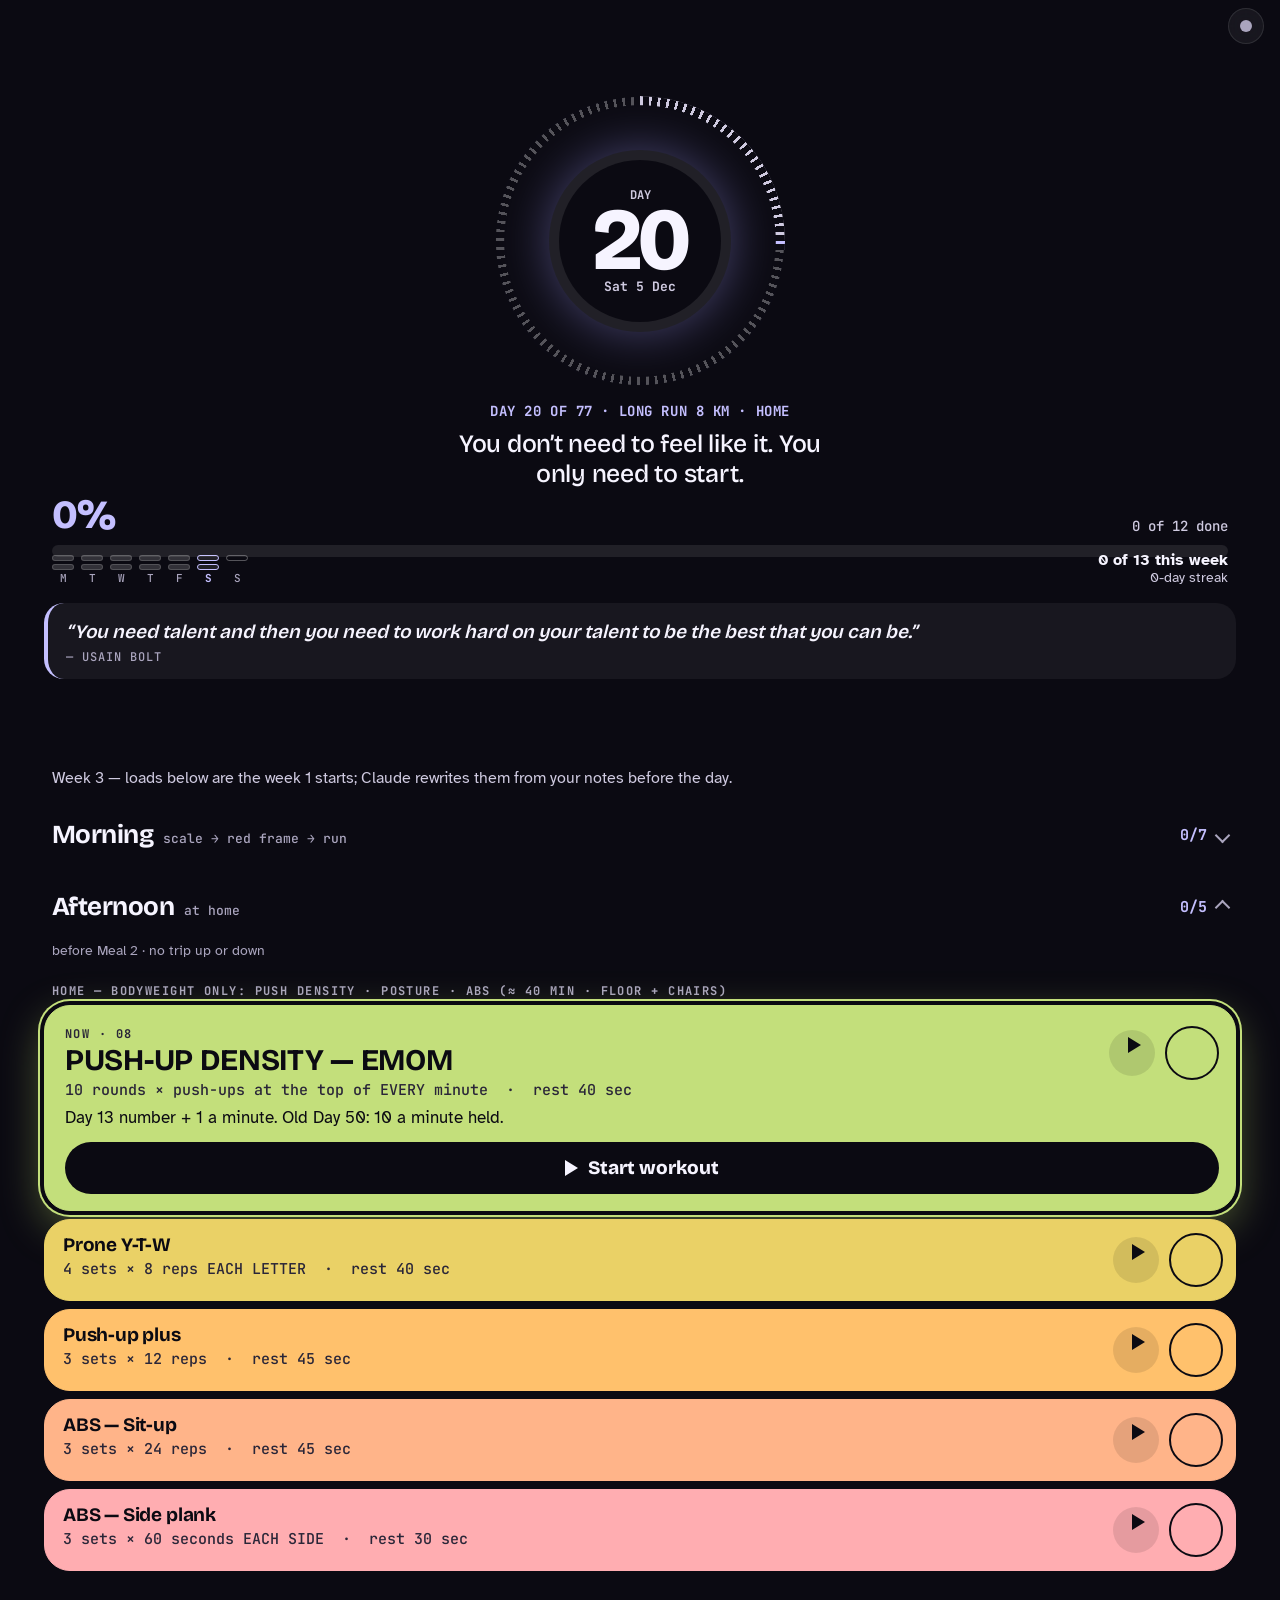
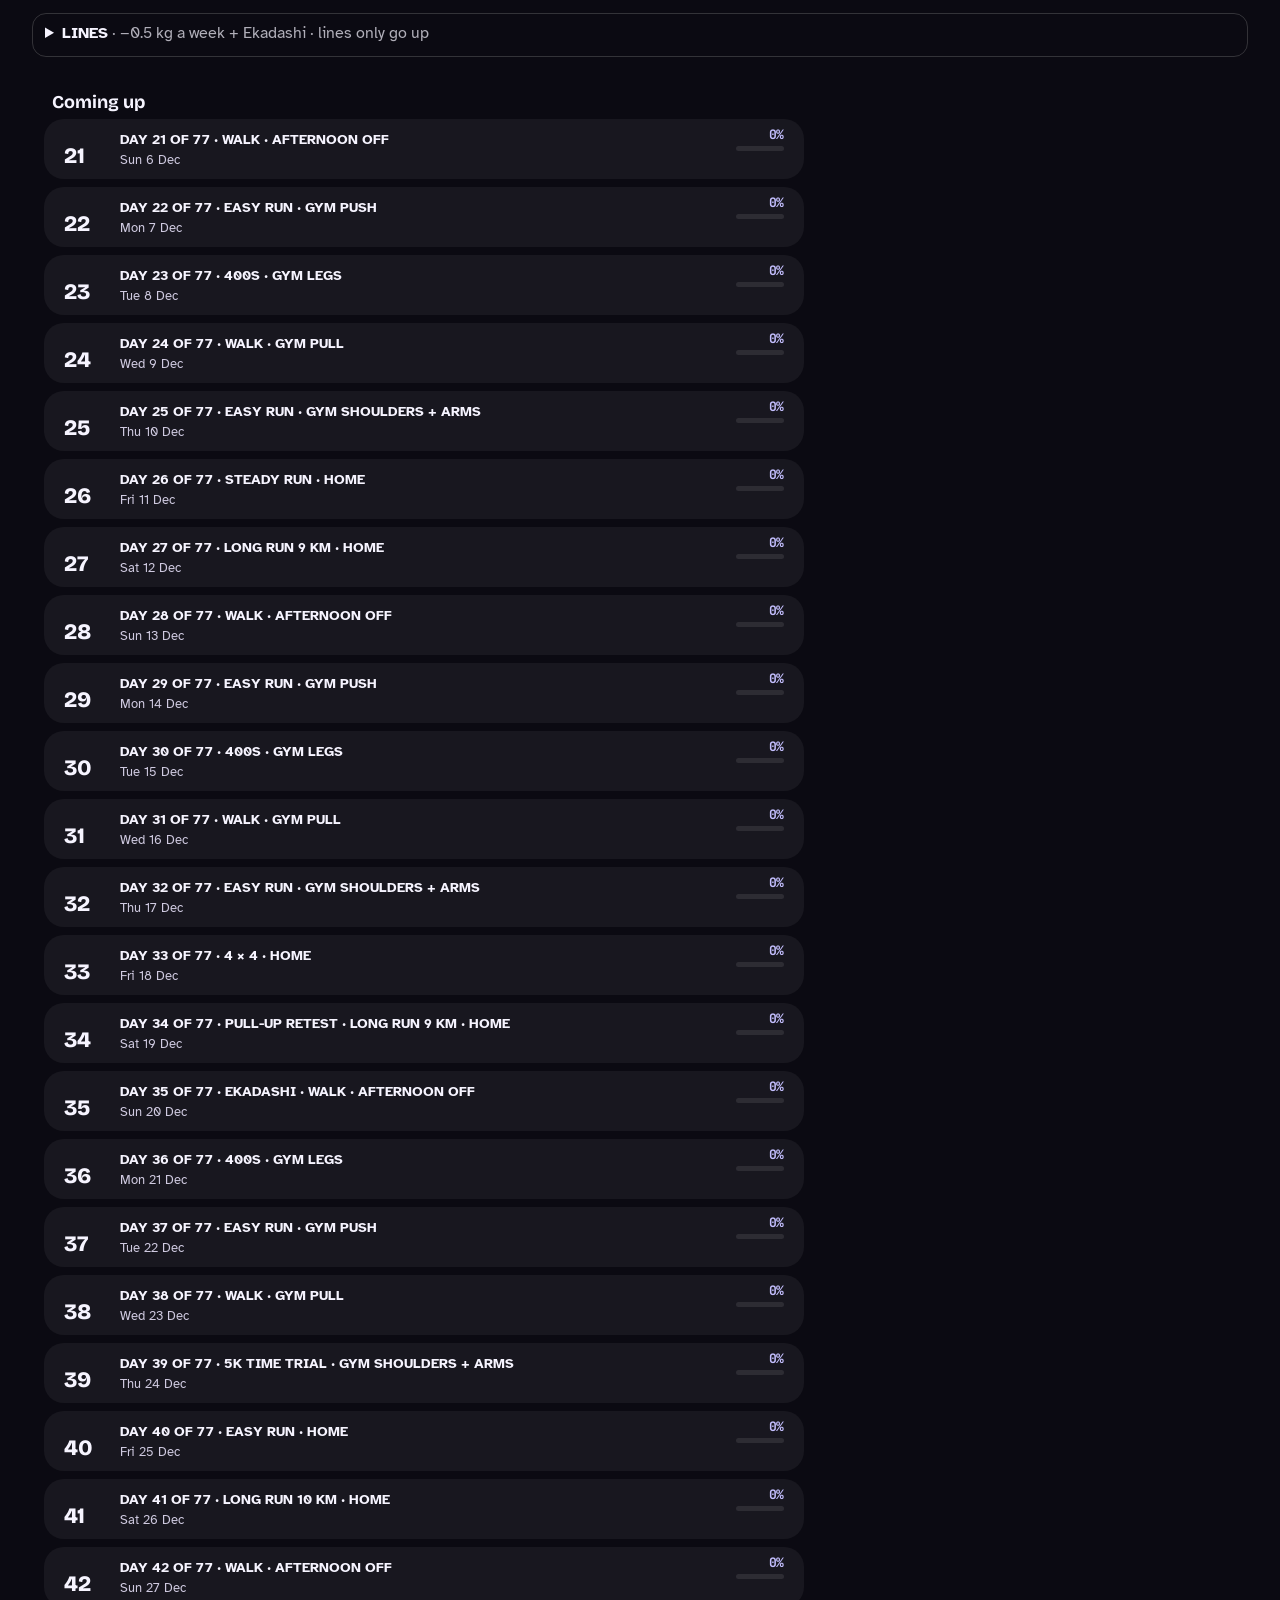
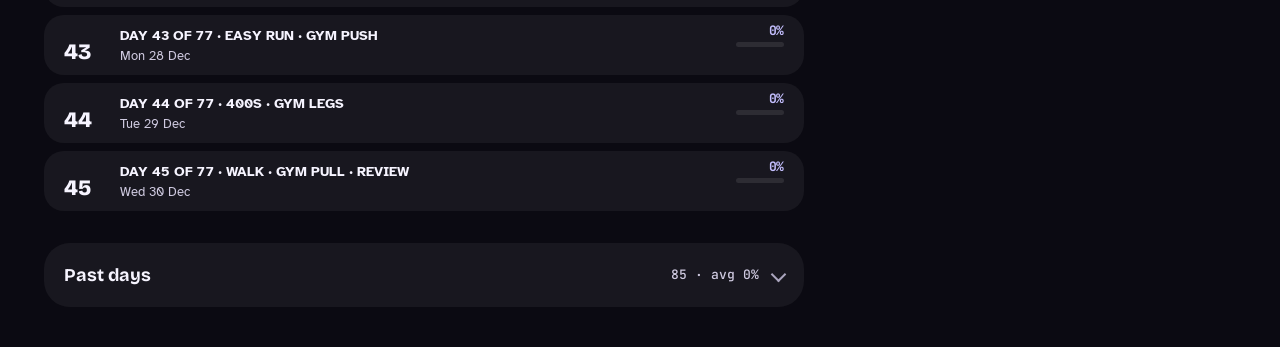
==== index.html @ 192ac3c9 "19 Nov sit-up 20 kg + grip wording" ====
<!DOCTYPE html><html lang="en"><head><meta charset="utf-8">
<meta name="viewport" content="width=device-width,initial-scale=1,viewport-fit=cover">
<meta name="apple-mobile-web-app-capable" content="yes">
<meta name="apple-mobile-web-app-status-bar-style" content="black-translucent">
<meta name="theme-color" content="#0b0d10">
<title>77 Performance OS</title>
<link rel="manifest" href="manifest.webmanifest">
<link rel="apple-touch-icon" href="icon-180.png?v=1795059190">
<link rel="icon" type="image/png" sizes="32x32" href="icon-32.png?v=1795059190">
<meta name="apple-mobile-web-app-title" content="77">
<script>/* 77 TEST MODE (QA only): ?test=YYYY-MM-DD[THH:MM] fakes the IST clock and blocks every non-GET request (no state.json writes). Absent param = no-op. */
(function(){var m=location.search.match(/[?&]test=(\d{4}-\d\d-\d\d)(?:T(\d\d):(\d\d))?/);if(!m)return;var D=Date,off=new D(m[1]+'T'+(m[2]||'06')+':'+(m[3]||'00')+':00+05:30').getTime()-D.now();
function F(){return arguments.length?new(Function.prototype.bind.apply(D,[null].concat([].slice.call(arguments)))):new D(D.now()+off)}F.prototype=D.prototype;F.now=function(){return D.now()+off};F.UTC=D.UTC;F.parse=D.parse;window.Date=F;
var f=window.fetch;window.fetch=function(u,o){if(o&&o.method&&o.method!=='GET'){console.log('[77 test] blocked '+o.method+' '+u);return Promise.resolve(new Response('{"content":{"sha":"test"}}',{status:200,headers:{'Content-Type':'application/json'}}))}return f.apply(this,arguments)};
window.T77=1;addEventListener('DOMContentLoaded',function(){var b=document.createElement('div');b.textContent='TEST '+m[1]+(m[2]?' '+m[2]+':'+m[3]:'')+' · no sync';b.style.cssText='position:fixed;left:8px;bottom:8px;z-index:99999;background:#e11;color:#fff;font:700 11px/1 monospace;padding:5px 7px;border-radius:6px;pointer-events:none';document.body.appendChild(b)})})();</script>
<style>
/* 16 Nov: iOS zooms the page when a field under 16px is tapped and stays zoomed — every field 16px */
input,textarea,select{font-size:16px!important}
html{-webkit-text-size-adjust:100%;text-size-adjust:100%}

:root{--bg:#0b0d10;--c:#14171c;--c2:#1a1e25;--l:#262b34;--ink:#eaecef;--i2:#98a0ac;--i3:#69717d;
--am:#5b87c4;--pm:#c9973f;--g:#4ea87a;--r:#c05a51;--acc:#c8a45c;--m:ui-monospace,"SF Mono",Menlo,monospace}
*{box-sizing:border-box;-webkit-tap-highlight-color:transparent}
body{margin:0;background:var(--bg);color:var(--ink);font:16px/1.5 -apple-system,BlinkMacSystemFont,"Segoe UI",Inter,sans-serif;-webkit-font-smoothing:antialiased}
.w{max-width:780px;margin:0 auto;padding:0 13px}
.k{font:700 10px/1 var(--m);letter-spacing:.2em;text-transform:uppercase;color:var(--acc)}
h1{font-size:27px;line-height:1.1;margin:0}
.bdg{display:inline-block;font:700 8.5px/1 var(--m);letter-spacing:.09em}
.rst button{background:none;border:1px solid var(--l);color:var(--i3);font:600 12px var(--m);padding:9px 15px;border-radius:7px}
.xp button{width:100%}
.xp .h{font-size:12px;color:var(--i3);margin-top:8px;line-height:1.45}
.sync{display:flex;align-items:center;gap:7px;font:600 10.5px/1 var(--m);letter-spacing:.1em;
 text-transform:uppercase;padding:8px 11px;border:1px solid var(--l);border-radius:99px;
 width:fit-content;margin:14px auto 0;color:var(--i3);background:var(--c);cursor:pointer}
.sync .dot{width:7px;height:7px;border-radius:99px;background:var(--i3);flex:none}
.sync[data-s=ok]{color:var(--g);border-color:rgba(78,168,122,.45)}
.sync[data-s=ok] .dot{background:var(--g)}
.sync[data-s=saving]{color:var(--acc);border-color:rgba(200,164,92,.45)}
.sync[data-s=saving] .dot{background:var(--acc);animation:bl 1s ease-in-out infinite}
.sync[data-s=local]{color:var(--pm);border-color:rgba(201,151,63,.45)}
.sync[data-s=local] .dot{background:var(--pm)}
.sync[data-s=err]{color:var(--r);border-color:rgba(192,90,81,.5)}
.sync[data-s=err] .dot{background:var(--r)}
@keyframes bl{50%{opacity:.25}}
@media (prefers-reduced-motion:reduce){.sync .dot{animation:none}}
.tok{background:var(--c);border:1px solid var(--acc);border-radius:11px;padding:15px;margin:11px 0}
.tok h3{margin:0 0 8px;font:700 10px/1 var(--m);letter-spacing:.15em;text-transform:uppercase;color:var(--acc)}
.tok p{margin:0 0 10px;font-size:13px;color:var(--i2);line-height:1.5}
.tok input{width:100%;padding:11px;border-radius:8px;border:1px solid var(--l);background:var(--bg);
 color:var(--ink);font:13px var(--m);margin-bottom:8px}
.tok .row{display:grid;grid-template-columns:1fr 1fr;gap:8px}
.tok button.sec{background:none;border:1px solid var(--l);color:var(--i2)}
.tok .note{font-size:12px;color:var(--i3);margin-top:9px;line-height:1.45}
.tok button{background:var(--acc);border:none;color:#0b0d10;font:700 12px var(--m);letter-spacing:.08em;
 padding:11px 16px;border-radius:8px;width:100%;cursor:pointer}
.pul{background:var(--c);border:1px solid var(--l);border-radius:11px;padding:13px 15px;margin:11px 0;
 display:grid;grid-template-columns:1fr auto;gap:6px 12px;align-items:center}
.pul .pl{font:700 10px/1.3 var(--m);letter-spacing:.14em;text-transform:uppercase;color:var(--acc)}
.pul .pl span{color:var(--i3);letter-spacing:.06em}
.pul input{width:96px;padding:10px;border-radius:8px;border:1px solid var(--l);background:var(--bg);
 color:var(--ink);font:700 18px var(--m);text-align:center}
.pul .ph{grid-column:1/-1;font-size:12px;color:var(--i3);line-height:1.45}
.bi{font-weight:700;font-style:italic;overflow-wrap:anywhere}
.ex .stp{display:block;margin-top:6px;font-size:15px;font-weight:700}.ex .stp b{font-size:inherit;display:inline}
.ex .w .wy{font-style:normal;font-size:inherit;display:inline}
details.past>summary{list-style:none}details.past>summary::-webkit-details-marker{display:none}
</style>
<link rel="preconnect" href="https://fonts.googleapis.com"><link rel="preconnect" href="https://fonts.gstatic.com" crossorigin>
<link href="https://fonts.googleapis.com/css2?family=Bricolage+Grotesque:opsz,wght@12..96,400..800&family=Atkinson+Hyperlegible:wght@400;700&family=JetBrains+Mono:wght@500;700&display=swap" rel="stylesheet">
<link rel="stylesheet" href="77-skin.css?v=1795059190"></head><body><div class="w">
<div class="qt"><div class="bi" id="qtx"></div><div class="qa" id="qau"></div></div>
<header><div class="k">77 Performance OS</div>
<h1>77 · Day 1–100<span>Sat 12 Sep → Sun 20 Dec 2026 · tap to tick, it saves</span></h1></header>


<a href="dashboard.html" style="position:fixed;right:10px;top:calc(52px + env(safe-area-inset-top));z-index:98;font:700 10.5px ui-monospace,Menlo,monospace;letter-spacing:.06em;padding:7px 10px;border-radius:99px;border:1px solid #c8a45c;background:#14171c;color:#c8a45c;text-decoration:none">📊 DASH</a>
<div class="sync" id="sync" data-s="wait" onclick="tokPanel()"><span class="dot"></span><span id="synct">Starting…</span></div>
<div class="pul"><div class="pl">☀️ Morning pulse <span id="pdate"></span></div><input id="pin" type="number" inputmode="numeric" min="30" max="120" placeholder="—"><div class="ph" id="pavg"></div></div>
<div class="tok" id="tok" style="display:none"><h3>Connect this device</h3><p><b>Every installed app gets its own private storage.</b> Safari, the Home Screen app and the Dock app are three separate boxes as far as the browser is concerned — so an app you have just installed starts empty even though Safari already knows your token. Paste it once <b>here, inside this app</b>, and this device remembers it for good.</p><input id="tokin" type="password" autocomplete="off" autocapitalize="off" spellcheck="false" placeholder="github_pat_…"><div class="row"><button class="sec" onclick="tokPaste()">PASTE</button><button onclick="tokSave()">SAVE &amp; SYNC</button></div><div class="note" id="toknote">Your ticks are safe either way — they save on this device first, and upload the moment you connect.</div></div>
<div class="tot"><div class="n" id="pct">0%</div><div class="s"><span id="done">0</span> of <span id="all">0</span> done</div></div>

<details class="day"><summary><span class="dn">DAY 26</span><span class="dd">Wed 7 Oct</span><span class="tg b">LOWER B · 16.1 kg</span><span class="bar"><span class="fill" id="f_d26"></span></span></summary><div class="bd">
<div class="blk am"><div class="bh">☀️ MORNING &nbsp;·&nbsp; 03:15–04:45 &nbsp;·&nbsp; walk first, then the bar</div><label class="ex run" for="d26_run"><input type="checkbox" id="d26_run" data-d="d26"><span class="bx"></span><span class="txt"><b>Fast walk 6 km · HR 125-135</b><span class="key bi">Push pace until heart rate sits at 125–135.</span><ol class="pts"><li>Start it live in Fitness as Outdoor Walk, AirPods in.</li><li>Reverse your loop direction from last time.</li><li>Brisk enough to make you breathe, not a stroll.</li><li>Best so far: 24 Sep, 5.00 km at 8:35/km, HR 118.</li></ol><span class="w"><b class="wy">Why:</b> Burns ~330 kcal with no leg recovery cost; falling heart rate at the same pace proves aerobic growth.</span></span></label><div class="sh">BAR — NEGATIVE DAY (eccentrics last)</div><label class="ex" for="d26_am0">
<input type="checkbox" id="d26_am0" data-d="d26">
<span class="bx"></span><span class="txt"><b>Scapular pull-up</b><span class="p">4 sets × 10 reps &nbsp;·&nbsp; rest 45 sec</span><span class="key bi">Arms straight, blades down and together, hold 2 seconds.</span><ol class="pts"><li>Cold start: 5 inchworms + 10 arm circles each way</li><li>29 Sep you hit 4 × 8 with the hold; build up to 10.</li><li>Body rises only 3–5 cm; hold 2 seconds at the top, lower over 3.</li><li>If you cannot hold 2 seconds, that set is over.</li></ol><span class="w"><b class="wy">Why:</b> Teaches your shoulder blades to move before your arms; fixes where the pull starts and protects the left shoulder.</span></span><a class="v" href="https://www.youtube.com/watch?v=-ZIpSoTRsuE" target="_blank" rel="noopener" onclick="event.stopPropagation()">▶</a></label><label class="ex" for="d26_am1">
<input type="checkbox" id="d26_am1" data-d="d26">
<span class="bx"></span><span class="txt"><b>Pull-up</b><span class="p">6 sets × 4 reps &nbsp;·&nbsp; rest 120 sec</span><span class="key bi">Palms facing away; comfortable sets, never grind.</span><ol class="pts"><li>Your max is 5, so this is deliberately comfortable.</li><li>Week 4: one more set than week 3.</li></ol><span class="w"><b class="wy">Why:</b> Builds the lats for the V; short sets with long rests take a max of 5 to 12.</span></span><a class="v" href="https://www.youtube.com/watch?v=eGo4IYlbE5g" target="_blank" rel="noopener" onclick="event.stopPropagation()">▶</a></label><label class="ex" for="d26_am2">
<input type="checkbox" id="d26_am2" data-d="d26">
<span class="bx"></span><span class="txt"><b>Inverted row (bent-knee, under the chin bar)</b><span class="p">4 sets × 15 reps &nbsp;·&nbsp; rest 75 sec</span><span class="key bi">Sit under the bar, knees bent, hips lifted, chest to bar.</span><ol class="pts"><li>Feet flat, knees about 90°, body straight from knee to shoulder.</li><li>Squeeze glutes so the hips never sag.</li><li>Pause 1 second at the bar, lower slowly.</li><li>Harder later: walk the feet out and straighten the legs.</li></ol><span class="w"><b class="wy">Why:</b> Your only horizontal pull; mid-back at 25/100 needs both pulling directions.</span></span><a class="v" href="https://www.youtube.com/watch?v=zzM5BufVomQ" target="_blank" rel="noopener" onclick="event.stopPropagation()">▶</a></label><label class="ex" for="d26_am5">
<input type="checkbox" id="d26_am5" data-d="d26">
<span class="bx"></span><span class="txt"><b>Negative pull-up</b><span class="p">5 sets × 3 reps &nbsp;·&nbsp; rest 120 sec</span><span class="key bi">Chin above the bar, lower over 6 full seconds.</span><ol class="pts"><li>Last pulling exercise of the morning, never before anything.</li><li>Week 4: one second slower; arms fully straight at the bottom.</li><li>If a rep drops faster than you control, the set is over.</li><li>Negative days are Mon / Wed / Fri only, never two in a row.</li></ol><span class="w"><b class="wy">Why:</b> You are strong lowering long before pulling, so negatives train a load the pull cannot reach yet.</span></span><a class="v" href="https://www.youtube.com/watch?v=gbPURTSxQLY" target="_blank" rel="noopener" onclick="event.stopPropagation()">▶</a></label><label class="ex" for="d26_am3">
<input type="checkbox" id="d26_am3" data-d="d26">
<span class="bx"></span><span class="txt"><b>Hanging knee raise</b><span class="p">3 sets × 12 reps &nbsp;·&nbsp; rest 45 sec</span><span class="key bi">Lift, not burn: knees to chest, curl hips up, hold 2 seconds.</span><ol class="pts"><li>Last set: 1 rep short of failure.</li><li>Rungs 4–5 (straight legs) need the thick bar; the thin one is too low.</li><li>Move up a rung only after 3 clean sets of 12.</li><li>Reps stay 8–12, never 20.</li></ol><span class="w"><b class="wy">Why:</b> Lower abs are your weakest region at 40/100, plus free grip work.</span></span><a class="v" href="https://www.youtube.com/watch?v=l7OroezzX9k" target="_blank" rel="noopener" onclick="event.stopPropagation()">▶</a></label><label class="ex" for="d26_am4">
<input type="checkbox" id="d26_am4" data-d="d26">
<span class="bx"></span><span class="txt"><b>Dead hang</b><span class="p">3 sets × 35 seconds &nbsp;·&nbsp; rest 60 sec</span><span class="key bi">Thick bar, thumb on top, squeeze hard.</span><ol class="pts"><li>The thin bar is too low; fingers cannot close, so it builds grip.</li><li>30 sec in week 3, 35 in week 4, then +5 sec a week.</li><li>Wipe your hands dry first.</li></ol><span class="w"><b class="wy">Why:</b> Grip, shoulder decompression and spinal traction; the reason your shoulders survive 100 days of pulling.</span></span><a class="v" href="https://www.youtube.com/watch?v=PlAE67ovNEo" target="_blank" rel="noopener" onclick="event.stopPropagation()">▶</a></label></div>
<div class="blk pm"><div class="bh">🌙 AFTERNOON &nbsp;·&nbsp; 14:00–15:15 &nbsp;·&nbsp; <b>first 12–15 min = your warm-up (counts as conditioning)</b> &nbsp;·&nbsp; bell at <b>16.1 kg</b> all session (ADD one 2.1 kg plate) — <b>split squats were not clean at 16.1 on 30 Sep (2 sets, then 14.0): goal today = all 4 sets at 16.1</b> · <b>if any set at 16.1 kg last week was not clean, stay at 16.1 today and write it in the note</b> · <b>short on time → drop the FINISHER first, never the abs</b> · <b>past 70 min at the finisher → skip it, write "time" in the note</b> · <b>⚡ SHORT-REST DAY: 30 sec on raises / abs / calves, 60 sec on 75-sec lifts. The 90-sec presses stay 90.</b></div><label class="ex tech" for="d26_wu">
<input type="checkbox" id="d26_wu" data-d="d26">
<span class="bx"></span><span class="txt"><span class="bdg t">WARM-UP — 12 MIN, COUNTS AS PART OF THE SESSION</span><b>12-minute warm-up — your routine + shadow boxing / Muay Thai</b><span class="p">12 minutes &nbsp;·&nbsp; no rest, keep moving</span><span class="key bi">Keep moving, no held stretches; those go after the session.</span><ol class="pts"><li>Mobility 3 min, your own routine; then 5 inchworms <a href="https://www.youtube.com/results?search_query=inchworm+exercise+how+to+shorts" target="_blank" rel="noopener" onclick="event.stopPropagation()">▶ video</a> (1 min).</li><li>Shadow boxing: 5 rounds × 1 min, 15 sec between, ~70% power.</li><li>Add 1–2 strikes a day, in order: Jab, Cross, Hook <a href="https://www.youtube.com/shorts/a3j79fENicE" target="_blank" rel="noopener" onclick="event.stopPropagation()">▶ video</a>, Teep <a href="https://www.youtube.com/shorts/aZ4OeMV6wNE" target="_blank" rel="noopener" onclick="event.stopPropagation()">▶ video</a>, Knee <a href="https://www.youtube.com/shorts/RoCNTv9CP9w" target="_blank" rel="noopener" onclick="event.stopPropagation()">▶ video</a>.</li><li>Activate: 10 scapular push-ups + 10 glute bridges <a href="https://www.youtube.com/watch?v=LZWQgMxryDc" target="_blank" rel="noopener" onclick="event.stopPropagation()">▶ video</a>.</li></ol><span class="w"><b class="wy">Why:</b> Raises muscle temperature, wakes the nervous system, and is the cheapest injury insurance in the plan.</span></span></label><div class="sh">LOWER B — Single Leg · 16.1 kg</div><label class="ex" for="d26_pm0">
<input type="checkbox" id="d26_pm0" data-d="d26">
<span class="bx"></span><span class="txt"><b>Bulgarian split squat</b><span class="p">4 sets × 8 reps EACH LEG &nbsp;·&nbsp; rest 60 sec</span><span class="key bi">Drop straight down, torso upright, drive through front heel.</span><ol class="pts"><li>Bell 16.1 kg at your chest, goblet grip.</li><li>Back foot laces-down on chair; front knee stays over the ankle.</li><li>2 seconds down, back knee a hand-width off the floor.</li><li>Last set: hold the stretched bottom 20–30 s after the final rep.</li></ol><span class="w"><b class="wy">Why:</b> The hardest leg exercise you own; keeps the legs growing without a barbell.</span></span><a class="v" href="https://www.youtube.com/watch?v=hiLF_pF3EJM" target="_blank" rel="noopener" onclick="event.stopPropagation()">▶</a></label><label class="ex" for="d26_pm1">
<input type="checkbox" id="d26_pm1" data-d="d26">
<span class="bx"></span><span class="txt"><b>Single-leg Romanian deadlift</b><span class="p">4 sets × 8 reps EACH SIDE &nbsp;·&nbsp; rest 90 sec</span><span class="key bi">Bell goes to mid-shin, never lower.</span><ol class="pts"><li>Bell 16.1 kg in the hand opposite the standing leg.</li><li>Standing knee slightly bent and locked there; hips square to the floor.</li><li>Free leg rises straight behind you; a fingertip on the wall is fine.</li><li>Last set: hold the bottom 20–30 s after the final rep.</li></ol><span class="w"><b class="wy">Why:</b> Hamstrings and the side glute that keeps your hip stable when you run.</span></span><a class="v" href="https://www.youtube.com/watch?v=Zfr6wizR8rs" target="_blank" rel="noopener" onclick="event.stopPropagation()">▶</a></label><label class="ex" for="d26_pm2">
<input type="checkbox" id="d26_pm2" data-d="d26">
<span class="bx"></span><span class="txt"><b>Glute bridge off the chair</b><span class="p">4 sets × 15 reps &nbsp;·&nbsp; rest 60 sec</span><span class="key bi">Squeeze 2 seconds at the top; do not arch the lower back.</span><ol class="pts"><li>Bell 16.1 kg on your hip crease, both hands holding it.</li><li>Upper back against the chair edge, feet flat, knees 90° at the top.</li><li>Drive through the heels until hips, knees, shoulders are one line.</li><li>Chin tucked, ribs down.</li></ol><span class="w"><b class="wy">Why:</b> Glutes are the engine of your swing, your stride and your posture.</span></span><a class="v" href="https://www.youtube.com/watch?v=LZWQgMxryDc" target="_blank" rel="noopener" onclick="event.stopPropagation()">▶</a></label><label class="ex" for="d26_pm3">
<input type="checkbox" id="d26_pm3" data-d="d26">
<span class="bx"></span><span class="txt"><b>Single-arm kettlebell row</b><span class="p">4 sets × 10 reps EACH ARM &nbsp;·&nbsp; rest 60 sec &nbsp;·&nbsp; LEFT ARM FIRST</span><span class="key bi">Pull the bell to your hip, elbow brushing your side.</span><ol class="pts"><li>Bell 16.1 kg; rows now live on lower days.</li><li>Free hand and same-side knee on chair, back flat like a table.</li><li>Squeeze the blade back 1 second; lower over 2 seconds; no twisting.</li><li>Last set: 1 rep short of failure.</li></ol><span class="w"><b class="wy">Why:</b> Thickens mid-back and lats; mid-back scored 25/100.</span></span><a class="v" href="https://www.youtube.com/watch?v=gfUg6qWohTk" target="_blank" rel="noopener" onclick="event.stopPropagation()">▶</a></label><label class="ex" for="d26_dl"><input type="checkbox" id="d26_dl" data-d="d26"><span class="bx"></span><span class="txt"><span class="bdg n">WEAK SPOT</span><b>Delts — lateral raise + rear delt fly</b><span class="p">3 sets × 15 reps each &nbsp;·&nbsp; superset, no break between &nbsp;·&nbsp; rest 60 sec</span><span class="key bi">Lateral raise into rear delt fly, no rest between.</span><ol class="pts"><li>Take both 2.1 kg plates out of the bell, one in each hand.</li><li>Raise × 15 (lead with elbows, 2 sec down), then fly × 15.</li><li>Rest 60 sec after each pair, 3 rounds; plates back in bell for finisher.</li><li>Last round: raises to 1 rep short of failure, then 5–8 half reps.</li></ol><span class="w"><b class="wy">Why:</b> Side delts 26 and rear delts 24 are your lowest scores; this doubles their weekly work.</span></span><a class="v" href="https://www.youtube.com/watch?v=ssAo_xwFt5c" target="_blank" rel="noopener" onclick="event.stopPropagation()">▶</a></label><label class="ex" for="d26_pm4">
<input type="checkbox" id="d26_pm4" data-d="d26">
<span class="bx"></span><span class="txt"><b>Single-leg calf raise</b><span class="p">4 sets × 15 reps EACH SIDE &nbsp;·&nbsp; rest 30 sec</span><span class="key bi">Full stretch at the bottom.</span><ol class="pts"><li>Last set: 1 rep short of failure.</li></ol><span class="w"><b class="wy">Why:</b> Twice the load of a two-legged raise, and it exposes the weaker side.</span></span><a class="v" href="https://www.youtube.com/watch?v=ndQc4mz4mBU" target="_blank" rel="noopener" onclick="event.stopPropagation()">▶</a></label><label class="ex" for="d26_pm5">
<input type="checkbox" id="d26_pm5" data-d="d26">
<span class="bx"></span><span class="txt"><b>ABS — Weighted reverse crunch</b><span class="p">3 sets × 15 reps &nbsp;·&nbsp; rest 30 sec</span><span class="key bi">Squeeze the 3 kg ball between your knees; it must not drop.</span><ol class="pts"><li>Knees at 90°; curl hips up toward chest, lower back peels off.</li><li>1 second squeeze at the top, 3 seconds down, no leg swing.</li><li>Last set: 1 rep short of failure.</li><li>Now: 15 reps every set. Next: add a 2-second pause at the top.</li></ol><span class="w"><b class="wy">Why:</b> Curls the pelvis up, putting the work into the lower abs, your 40/100 region.</span></span><a class="v" href="https://www.youtube.com/watch?v=yH-oSzE5_g0" target="_blank" rel="noopener" onclick="event.stopPropagation()">▶</a></label><label class="ex" for="d26_pm6">
<input type="checkbox" id="d26_pm6" data-d="d26">
<span class="bx"></span><span class="txt"><b>ABS — Weighted Russian twist</b><span class="p">3 sets × 15 reps EACH SIDE &nbsp;·&nbsp; rest 30 sec</span><span class="key bi">Rotate from the ribs, plates stay in front of breastbone.</span><ol class="pts"><li>Both 2.5 kg plates (5.0 kg) together, elbows bent, in front of chest.</li><li>Sit, lean back until abs switch on; feet on the floor.</li><li>Move up after 2 clean sessions of 3 × 15; next 5.4 kg.</li><li>Plates come out of the bell for this; slot back if finisher uses it.</li></ol><span class="w"><b class="wy">Why:</b> Obliques: the lines at the sides of the abs.</span></span><a class="v" href="https://www.youtube.com/watch?v=mCViD-Ui-4o" target="_blank" rel="noopener" onclick="event.stopPropagation()">▶</a></label><label class="ex fin" for="d26_pm7">
<input type="checkbox" id="d26_pm7" data-d="d26">
<span class="bx"></span><span class="txt"><span class="bdg f">FINISHER</span><b>FINISHER</b><span class="p">5 rounds: 10 reverse lunges EACH LEG + 15 reverse crunches &nbsp;·&nbsp; rest 30 sec between rounds, none inside a round</span><span class="key bi">Go. This is the part that should hurt.</span><span class="w"><b class="wy">Why:</b> The last three minutes decide whether that was training or just attendance.</span></span><a class="v" href="https://www.youtube.com/watch?v=C_P3Q-PssvY" target="_blank" rel="noopener" onclick="event.stopPropagation()">▶</a></label></div><div class="blk pm"><div class="bh">🌆 EVENING &nbsp;·&nbsp; start 10–15 min after you finish Meal 2 &nbsp;·&nbsp; 30 min</div><label class="ex run" for="d26_ew"><input type="checkbox" id="d26_ew" data-d="d26"><span class="bx"></span><span class="txt"><b>Evening walk — 30 min, easy</b><span class="key bi">Start 10–15 minutes after your last bite of Meal 2.</span><ol class="pts"><li>Easy, conversational pace, not a fast walk; roughly 2.5–3 km.</li><li>Log it as Outdoor Walk if you like; the tick is what counts.</li><li>Rain or no time: walk inside for 30 min; it still counts.</li></ol><span class="w"><b class="wy">Why:</b> Burns ~120–150 kcal/day at zero recovery cost and blunts the post-meal blood-sugar rise.</span></span></label></div></div></details>
<details class="day"><summary><span class="dn">DAY 27</span><span class="dd">Thu 8 Oct</span><span class="tg b">UPPER C · ARMS</span><span class="bar"><span class="fill" id="f_d27"></span></span></summary><div class="bd">
<div class="blk am"><div class="bh">☀️ MORNING &nbsp;·&nbsp; 03:15–04:45 &nbsp;·&nbsp; run first, then the bar</div><label class="ex run" for="d27_run"><input type="checkbox" id="d27_run" data-d="d27"><span class="bx"></span><span class="txt"><b>RUN 5 km · run-walk · HR 145–150</b><span class="key bi">Jog so slow it feels silly; run by the clock.</span><ol class="pts"><li>Live in Fitness as Outdoor Run; first 5 min brisk walk, then jog.</li><li>4 min jog, 1 min walk, to 5 km; read HR in the walk.</li><li>HR above 150: slower; below 145: quicker. 29 Sep baseline: 8:20/km, HR 138.</li><li>Skipped? Walk 5 km at HR 125–135; write “walked” in the note.</li></ol><span class="w"><b class="wy">Why:</b> HR band 145–150 teaches the walking engine to run; biggest lever on fat covering your lower abs.</span></span></label><div class="sh">BAR — CHIN-UP DAY</div><label class="ex" for="d27_am0">
<input type="checkbox" id="d27_am0" data-d="d27">
<span class="bx"></span><span class="txt"><b>Scapular pull-up</b><span class="p">4 sets × 10 reps &nbsp;·&nbsp; rest 45 sec</span><span class="key bi">Arms straight, blades down and together, hold 2 seconds.</span><ol class="pts"><li>Cold start: 5 inchworms + 10 arm circles each way</li><li>29 Sep you hit 4 × 8 with the hold; build up to 10.</li><li>Body rises only 3–5 cm; hold 2 seconds at the top, lower over 3.</li><li>If you cannot hold 2 seconds, that set is over.</li></ol><span class="w"><b class="wy">Why:</b> Teaches your shoulder blades to move before your arms; fixes where the pull starts and protects the left shoulder.</span></span><a class="v" href="https://www.youtube.com/watch?v=-ZIpSoTRsuE" target="_blank" rel="noopener" onclick="event.stopPropagation()">▶</a></label><label class="ex" for="d27_am1">
<input type="checkbox" id="d27_am1" data-d="d27">
<span class="bx"></span><span class="txt"><b>Pull-up</b><span class="p">6 sets × 4 reps &nbsp;·&nbsp; rest 120 sec</span><span class="key bi">Palms facing away; comfortable sets, never grind.</span><ol class="pts"><li>Your max is 5, so this is deliberately comfortable.</li><li>Week 4: one more set than week 3.</li></ol><span class="w"><b class="wy">Why:</b> Builds the lats for the V; short sets with long rests take a max of 5 to 12.</span></span><a class="v" href="https://www.youtube.com/watch?v=eGo4IYlbE5g" target="_blank" rel="noopener" onclick="event.stopPropagation()">▶</a></label><label class="ex" for="d27_am2">
<input type="checkbox" id="d27_am2" data-d="d27">
<span class="bx"></span><span class="txt"><b>Chin-up</b><span class="p">4 sets × 6 reps &nbsp;·&nbsp; rest 120 sec</span><span class="key bi">Palms facing you; lower for 2 slow seconds.</span><ol class="pts"><li>Rep number is a ceiling, not a quota: stop when form breaks.</li><li>Three clean reps beat five ugly ones; no kipping, no shrugging.</li><li>Cannot get three clean? Do negatives: lower for 5 slow seconds.</li><li>Pinpoint pain at the elbow crease: stop chin-ups 10 days, do pull-ups.</li></ol><span class="w"><b class="wy">Why:</b> Biceps and lats together; the number that has to go from 7 to 15.</span></span><a class="v" href="https://www.youtube.com/watch?v=mRy9m2Q9_1I" target="_blank" rel="noopener" onclick="event.stopPropagation()">▶</a></label><label class="ex" for="d27_am3">
<input type="checkbox" id="d27_am3" data-d="d27">
<span class="bx"></span><span class="txt"><b>Hanging knee raise</b><span class="p">3 sets × 12 reps &nbsp;·&nbsp; rest 45 sec</span><span class="key bi">Lift, not burn: knees to chest, curl hips up, hold 2 seconds.</span><ol class="pts"><li>Last set: 1 rep short of failure.</li><li>Rungs 4–5 (straight legs) need the thick bar; the thin one is too low.</li><li>Move up a rung only after 3 clean sets of 12.</li><li>Reps stay 8–12, never 20.</li></ol><span class="w"><b class="wy">Why:</b> Lower abs are your weakest region at 40/100, plus free grip work.</span></span><a class="v" href="https://www.youtube.com/watch?v=l7OroezzX9k" target="_blank" rel="noopener" onclick="event.stopPropagation()">▶</a></label><label class="ex" for="d27_am4">
<input type="checkbox" id="d27_am4" data-d="d27">
<span class="bx"></span><span class="txt"><b>Dead hang</b><span class="p">3 sets × 35 seconds &nbsp;·&nbsp; rest 60 sec</span><span class="key bi">Thick bar, thumb on top, squeeze hard.</span><ol class="pts"><li>The thin bar is too low; fingers cannot close, so it builds grip.</li><li>30 sec in week 3, 35 in week 4, then +5 sec a week.</li><li>Wipe your hands dry first.</li></ol><span class="w"><b class="wy">Why:</b> Grip, shoulder decompression and spinal traction; the reason your shoulders survive 100 days of pulling.</span></span><a class="v" href="https://www.youtube.com/watch?v=PlAE67ovNEo" target="_blank" rel="noopener" onclick="event.stopPropagation()">▶</a></label></div>
<div class="blk pm"><div class="bh">🌙 AFTERNOON &nbsp;·&nbsp; 14:00–15:15 &nbsp;·&nbsp; <b>first 12–15 min = your warm-up (counts as conditioning)</b> &nbsp;·&nbsp; bell at <b>14.0 kg</b> all session (plates 2.5 + 2.5 + 2.7 + 2.7 · the two 2.1 kg plates stay LOOSE) · <b>short on time → drop the FINISHER first, never the abs</b> · <b>past 70 min at the finisher → skip it, write "time" in the note</b></div><label class="ex tech" for="d27_wu">
<input type="checkbox" id="d27_wu" data-d="d27">
<span class="bx"></span><span class="txt"><span class="bdg t">WARM-UP — 12 MIN, COUNTS AS PART OF THE SESSION</span><b>12-minute warm-up — your routine + shadow boxing / Muay Thai</b><span class="p">12 minutes &nbsp;·&nbsp; no rest, keep moving</span><span class="key bi">Keep moving, no held stretches; those go after the session.</span><ol class="pts"><li>Mobility 3 min, your own routine; then 5 inchworms <a href="https://www.youtube.com/results?search_query=inchworm+exercise+how+to+shorts" target="_blank" rel="noopener" onclick="event.stopPropagation()">▶ video</a> (1 min).</li><li>Shadow boxing: 5 rounds × 1 min, 15 sec between, ~70% power.</li><li>Add 1–2 strikes a day, in order: Jab, Cross, Hook <a href="https://www.youtube.com/shorts/a3j79fENicE" target="_blank" rel="noopener" onclick="event.stopPropagation()">▶ video</a>, Teep <a href="https://www.youtube.com/shorts/aZ4OeMV6wNE" target="_blank" rel="noopener" onclick="event.stopPropagation()">▶ video</a>, Knee <a href="https://www.youtube.com/shorts/RoCNTv9CP9w" target="_blank" rel="noopener" onclick="event.stopPropagation()">▶ video</a>.</li><li>Activate: push-up plus 2 × 12, 2-sec hold at top; tick serratus card.</li></ol><span class="w"><b class="wy">Why:</b> Raises muscle temperature, wakes the nervous system, and is the cheapest injury insurance in the plan.</span></span></label><label class="ex tech" for="d27_prep">
<input type="checkbox" id="d27_prep" data-d="d27">
<span class="bx"></span><span class="txt"><span class="bdg t">WARM-UP</span><b>Shoulder warm-up — Y-T-W</b><span class="p">2 sets × 8 reps EACH LETTER &nbsp;·&nbsp; rest 30 sec</span><span class="key bi">No weight: Y, then T, then W, face down.</span><ol class="pts"><li>2 sets of 8 in each letter shape; two minutes, then press.</li><li>Range test is closed; stop re-testing it.</li><li>Redo the supine range check only if a new pinch, catch or pain appears.</li></ol><span class="w"><b class="wy">Why:</b> Hits your weakest muscles, rear delts at 20/100 and lower traps, and warms the left shoulder.</span></span><a class="v" href="https://www.youtube.com/watch?v=LSy6R7j3PDc" target="_blank" rel="noopener" onclick="event.stopPropagation()">▶</a></label><label class="ex" for="d27_sa">
<input type="checkbox" id="d27_sa" data-d="d27">
<span class="bx"></span><span class="txt"><span class="bdg t">NEW</span><b>Push-up plus (serratus)</b><span class="p">2 sets × 12 reps &nbsp;·&nbsp; <b>done in the warm-up</b> (activation step), not between pressing sets</span><span class="key bi">Arms locked; push the floor away, hold 2 seconds.</span><ol class="pts"><li>Elbows never bend; chest sinks 3–5 cm so blades squeeze together.</li><li>Upper back rounds like a cat, blades spread around your ribs.</li><li>Too easy in week 2: feet on the chair.</li></ol><span class="w"><b class="wy">Why:</b> Thickens the serratus so it shows sooner, and is more insurance for the left shoulder.</span></span><a class="v" href="https://www.youtube.com/shorts/ePM9pMpARnY" target="_blank" rel="noopener" onclick="event.stopPropagation()">▶</a></label><div class="sh">UPPER C — Shoulders · Push · Arms</div><label class="ex tech" for="d27_pm0">
<input type="checkbox" id="d27_pm0" data-d="d27">
<span class="bx"></span><span class="txt"><span class="bdg t">TECHNICAL — 90 sec rest</span><b>Pike push-up</b><span class="p">5 sets × 10 reps &nbsp;·&nbsp; rest 90 sec</span><span class="key bi">Lower over 3 seconds, 1-second pause at the stretch.</span><ol class="pts"><li>Hips high, crown of head toward the floor.</li><li>Left shoulder (heavy on 24 Sep): if it pinches, hands on chair; note it.</li></ol><span class="w"><b class="wy">Why:</b> Bodyweight overhead pressing for the front delts; your regression when the left shoulder is unhappy.</span></span><a class="v" href="https://www.youtube.com/watch?v=paCOGgmLCA0" target="_blank" rel="noopener" onclick="event.stopPropagation()">▶</a></label><label class="ex" for="d27_pm1">
<input type="checkbox" id="d27_pm1" data-d="d27">
<span class="bx"></span><span class="txt"><b>Diamond push-up</b><span class="p">4 sets × 12 reps &nbsp;·&nbsp; rest 75 sec</span><span class="key bi">Hands in a diamond under your chest; triceps and inner chest.</span><ol class="pts"><li>Lower over 3 seconds, 1-second pause at the stretch, then lift.</li><li>Last set: 1 rep short of failure, then hold the bottom 20–30 s.</li></ol><span class="w"><b class="wy">Why:</b> Shifts a push-up onto the triceps; the cheapest arm size available to you.</span></span><a class="v" href="https://www.youtube.com/watch?v=J0DnG1_S92I" target="_blank" rel="noopener" onclick="event.stopPropagation()">▶</a></label><label class="ex" for="d27_pm2">
<input type="checkbox" id="d27_pm2" data-d="d27">
<span class="bx"></span><span class="txt"><b>Seated lateral raise</b><span class="p">5 sets × 18 reps, BOTH ARMS TOGETHER &nbsp;·&nbsp; <b>SUPERSET — NO rest after this, go straight into the rear delt fly</b></span><span class="key bi">Zero rest between raise and fly; rest 60 sec after.</span><ol class="pts"><li>One 2.1 kg plate in each hand, seated on the chair edge, grip the rim.</li><li>Lead with the elbows to shoulder height; 2 seconds down.</li><li>Rounds 1–4: raise + fly. Round 5: raise only.</li><li>Last set: 1 rep short of failure.</li></ol><span class="w"><b class="wy">Why:</b> Sitting removes leg drive and swing, so your 22/100 lateral delt does all the work.</span></span><a class="v" href="https://www.youtube.com/watch?v=ssAo_xwFt5c" target="_blank" rel="noopener" onclick="event.stopPropagation()">▶</a></label><label class="ex" for="d27_pm3">
<input type="checkbox" id="d27_pm3" data-d="d27">
<span class="bx"></span><span class="txt"><b>Bent-over rear delt fly</b><span class="p">4 sets × 18 reps &nbsp;·&nbsp; <b>done INSIDE the raise superset above — straight after each raise set, then rest 60 sec</b></span><span class="key bi">Straight after each raise set, no rest before it.</span><ol class="pts"><li>Same 2.1 kg plates, bent at hips ~45°, flat back.</li><li>Arms out wide, squeeze blades together, 1 second hold, 2 seconds down.</li><li>After it: rest 60 sec, then next raise set.</li><li>Last set: 1 rep short of failure.</li></ol><span class="w"><b class="wy">Why:</b> Rear delts are 20/100, your weakest muscle; light and strict stops the forward-shoulder look.</span></span><a class="v" href="https://www.youtube.com/watch?v=buuYPLVXsJg" target="_blank" rel="noopener" onclick="event.stopPropagation()">▶</a></label><label class="ex" for="d27_pm4">
<input type="checkbox" id="d27_pm4" data-d="d27">
<span class="bx"></span><span class="txt"><span class="bdg t">NEW</span><b>Kettlebell horn curl (biceps)</b><span class="p">4 sets × 10 reps &nbsp;·&nbsp; rest 60 sec</span><span class="key bi">Elbows pinned to your sides; lower over 3 seconds.</span><ol class="pts"><li>Bell 16.1 kg (put one 2.1 kg plate back in after the raises).</li><li>Both hands on the horns; curl to chin, squeeze 1 second.</li><li>No swing: if rep 8 of set 1 needs one, drop to 14.0.</li><li>Last set: 1 rep short of failure.</li></ol><span class="w"><b class="wy">Why:</b> Strict biceps work; chin-ups build them heavy, the slow lowering here makes arms grow.</span></span><a class="v" href="https://www.youtube.com/watch?v=hfhJQCGNqlk" target="_blank" rel="noopener" onclick="event.stopPropagation()">▶</a></label><label class="ex" for="d27_pm5">
<input type="checkbox" id="d27_pm5" data-d="d27">
<span class="bx"></span><span class="txt"><b>ABS — Weighted sit-up</b><span class="p">3 sets × 12 reps &nbsp;·&nbsp; rest 45 sec</span><span class="key bi">Plates on your chest, never overhead; curl up slowly.</span><ol class="pts"><li>Both 2.7 kg plates (5.4 kg) stacked on breastbone, arms crossed over them.</li><li>Feet flat, knees bent; chin to chest first; lower over 3 seconds.</li><li>Now from Day 23: 5.4 kg; next rung 6.7 kg (three plates stacked).</li><li>Move up after 2 clean sessions; back complains → stop and note it.</li></ol><span class="w"><b class="wy">Why:</b> Thickens the six blocks so they show sooner as the fat comes down.</span></span><a class="v" href="https://www.youtube.com/watch?v=BhhDxIiqWgw" target="_blank" rel="noopener" onclick="event.stopPropagation()">▶</a></label><label class="ex" for="d27_pm6">
<input type="checkbox" id="d27_pm6" data-d="d27">
<span class="bx"></span><span class="txt"><b>ABS — Side plank</b><span class="p">3 sets × 45 seconds EACH SIDE &nbsp;·&nbsp; rest 40 sec</span><span class="key bi">Hips stacked, body one straight line from head to feet.</span><span class="w"><b class="wy">Why:</b> Obliques and lateral stability; stops your hips dropping sideways under running load.</span></span><a class="v" href="https://www.youtube.com/watch?v=iNbH7_edNI8" target="_blank" rel="noopener" onclick="event.stopPropagation()">▶</a></label><label class="ex fin" for="d27_pm7">
<input type="checkbox" id="d27_pm7" data-d="d27">
<span class="bx"></span><span class="txt"><span class="bdg f">FINISHER</span><b>FINISHER</b><span class="p">6 rounds: 12 FEET-ELEVATED push-ups (upper chest) + 15 reverse crunches &nbsp;·&nbsp; rest 45 sec between rounds, none inside a round</span><span class="key bi">Go. This is the part that should hurt.</span><span class="w"><b class="wy">Why:</b> The last three minutes decide whether that was training or just attendance.</span></span><a class="v" href="https://www.youtube.com/watch?v=SKPab2YC8BE" target="_blank" rel="noopener" onclick="event.stopPropagation()">▶</a></label></div><div class="blk pm"><div class="bh">🌆 EVENING &nbsp;·&nbsp; start 10–15 min after you finish Meal 2 &nbsp;·&nbsp; 30 min</div><label class="ex run" for="d27_ew"><input type="checkbox" id="d27_ew" data-d="d27"><span class="bx"></span><span class="txt"><b>Evening walk — 30 min, easy</b><span class="key bi">Start 10–15 minutes after your last bite of Meal 2.</span><ol class="pts"><li>Easy, conversational pace, not a fast walk; roughly 2.5–3 km.</li><li>Log it as Outdoor Walk if you like; the tick is what counts.</li><li>Rain or no time: walk inside for 30 min; it still counts.</li></ol><span class="w"><b class="wy">Why:</b> Burns ~120–150 kcal/day at zero recovery cost and blunts the post-meal blood-sugar rise.</span></span></label></div></div></details>
<details class="day"><summary><span class="dn">DAY 28</span><span class="dd">Fri 9 Oct</span><span class="tg b">REST PM · bar + walk done</span><span class="bar"><span class="fill" id="f_d28"></span></span></summary><div class="bd">
<div class="blk am"><div class="bh">☀️ MORNING &nbsp;·&nbsp; 03:15–04:45 &nbsp;·&nbsp; walk first, then the bar</div><label class="ex run" for="d28_run"><input type="checkbox" id="d28_run" data-d="d28"><span class="bx"></span><span class="txt"><b>Fast walk 6 km · HR 125-135</b><span class="key bi">Push pace until heart rate sits at 125–135.</span><ol class="pts"><li>Start it live in Fitness as Outdoor Walk, AirPods in.</li><li>Reverse your loop direction from last time.</li><li>Brisk enough to make you breathe, not a stroll.</li><li>Best so far: 24 Sep, 5.00 km at 8:35/km, HR 118.</li></ol><span class="w"><b class="wy">Why:</b> Burns ~330 kcal with no leg recovery cost; falling heart rate at the same pace proves aerobic growth.</span></span></label><div class="sh">BAR — NEGATIVE DAY (eccentrics last)</div><label class="ex" for="d28_am0">
<input type="checkbox" id="d28_am0" data-d="d28">
<span class="bx"></span><span class="txt"><b>Scapular pull-up</b><span class="p">4 sets × 10 reps &nbsp;·&nbsp; rest 45 sec</span><span class="key bi">Arms straight, blades down and together, hold 2 seconds.</span><ol class="pts"><li>Cold start: 5 inchworms + 10 arm circles each way</li><li>29 Sep you hit 4 × 8 with the hold; build up to 10.</li><li>Body rises only 3–5 cm; hold 2 seconds at the top, lower over 3.</li><li>If you cannot hold 2 seconds, that set is over.</li></ol><span class="w"><b class="wy">Why:</b> Teaches your shoulder blades to move before your arms; fixes where the pull starts and protects the left shoulder.</span></span><a class="v" href="https://www.youtube.com/watch?v=-ZIpSoTRsuE" target="_blank" rel="noopener" onclick="event.stopPropagation()">▶</a></label><label class="ex" for="d28_am1">
<input type="checkbox" id="d28_am1" data-d="d28">
<span class="bx"></span><span class="txt"><b>Pull-up</b><span class="p">6 sets × 4 reps &nbsp;·&nbsp; rest 120 sec</span><span class="key bi">Palms facing away; comfortable sets, never grind.</span><ol class="pts"><li>Your max is 5, so this is deliberately comfortable.</li><li>Week 4: one more set than week 3.</li></ol><span class="w"><b class="wy">Why:</b> Builds the lats for the V; short sets with long rests take a max of 5 to 12.</span></span><a class="v" href="https://www.youtube.com/watch?v=eGo4IYlbE5g" target="_blank" rel="noopener" onclick="event.stopPropagation()">▶</a></label><label class="ex" for="d28_am2">
<input type="checkbox" id="d28_am2" data-d="d28">
<span class="bx"></span><span class="txt"><b>Inverted row (bent-knee, under the chin bar)</b><span class="p">4 sets × 15 reps &nbsp;·&nbsp; rest 75 sec</span><span class="key bi">Sit under the bar, knees bent, hips lifted, chest to bar.</span><ol class="pts"><li>Feet flat, knees about 90°, body straight from knee to shoulder.</li><li>Squeeze glutes so the hips never sag.</li><li>Pause 1 second at the bar, lower slowly.</li><li>Harder later: walk the feet out and straighten the legs.</li></ol><span class="w"><b class="wy">Why:</b> Your only horizontal pull; mid-back at 25/100 needs both pulling directions.</span></span><a class="v" href="https://www.youtube.com/watch?v=zzM5BufVomQ" target="_blank" rel="noopener" onclick="event.stopPropagation()">▶</a></label><label class="ex" for="d28_am5">
<input type="checkbox" id="d28_am5" data-d="d28">
<span class="bx"></span><span class="txt"><b>Negative pull-up</b><span class="p">5 sets × 3 reps &nbsp;·&nbsp; rest 120 sec</span><span class="key bi">Chin above the bar, lower over 6 full seconds.</span><ol class="pts"><li>Last pulling exercise of the morning, never before anything.</li><li>Week 4: one second slower; arms fully straight at the bottom.</li><li>If a rep drops faster than you control, the set is over.</li><li>Negative days are Mon / Wed / Fri only, never two in a row.</li></ol><span class="w"><b class="wy">Why:</b> You are strong lowering long before pulling, so negatives train a load the pull cannot reach yet.</span></span><a class="v" href="https://www.youtube.com/watch?v=gbPURTSxQLY" target="_blank" rel="noopener" onclick="event.stopPropagation()">▶</a></label><label class="ex" for="d28_am3">
<input type="checkbox" id="d28_am3" data-d="d28">
<span class="bx"></span><span class="txt"><b>Hanging knee raise</b><span class="p">3 sets × 12 reps &nbsp;·&nbsp; rest 45 sec</span><span class="key bi">Lift, not burn: knees to chest, curl hips up, hold 2 seconds.</span><ol class="pts"><li>Last set: 1 rep short of failure.</li><li>Rungs 4–5 (straight legs) need the thick bar; the thin one is too low.</li><li>Move up a rung only after 3 clean sets of 12.</li><li>Reps stay 8–12, never 20.</li></ol><span class="w"><b class="wy">Why:</b> Lower abs are your weakest region at 40/100, plus free grip work.</span></span><a class="v" href="https://www.youtube.com/watch?v=l7OroezzX9k" target="_blank" rel="noopener" onclick="event.stopPropagation()">▶</a></label><label class="ex" for="d28_am4">
<input type="checkbox" id="d28_am4" data-d="d28">
<span class="bx"></span><span class="txt"><b>Dead hang</b><span class="p">3 sets × 35 seconds &nbsp;·&nbsp; rest 60 sec</span><span class="key bi">Thick bar, thumb on top, squeeze hard.</span><ol class="pts"><li>The thin bar is too low; fingers cannot close, so it builds grip.</li><li>30 sec in week 3, 35 in week 4, then +5 sec a week.</li><li>Wipe your hands dry first.</li></ol><span class="w"><b class="wy">Why:</b> Grip, shoulder decompression and spinal traction; the reason your shoulders survive 100 days of pulling.</span></span><a class="v" href="https://www.youtube.com/watch?v=PlAE67ovNEo" target="_blank" rel="noopener" onclick="event.stopPropagation()">▶</a></label></div>
<div class="blk pm"><div class="bh">🌙 AFTERNOON · REST — Lower C moved to Day 30 · Sun 11 Oct</div></div><div class="blk pm"><div class="bh">🌆 EVENING &nbsp;·&nbsp; start 10–15 min after you finish Meal 2 &nbsp;·&nbsp; 30 min</div><label class="ex run" for="d28_ew"><input type="checkbox" id="d28_ew" data-d="d28"><span class="bx"></span><span class="txt"><b>Evening walk — 30 min, easy</b><span class="key bi">Start 10–15 minutes after your last bite of Meal 2.</span><ol class="pts"><li>Easy, conversational pace, not a fast walk; roughly 2.5–3 km.</li><li>Log it as Outdoor Walk if you like; the tick is what counts.</li><li>Rain or no time: walk inside for 30 min; it still counts.</li></ol><span class="w"><b class="wy">Why:</b> Burns ~120–150 kcal/day at zero recovery cost and blunts the post-meal blood-sugar rise.</span></span></label></div></div></details>
<details class="day"><summary><span class="dn">DAY 29</span><span class="dd">Sat 10 Oct</span><span class="tg b">UPPER A · EASY RUN 5 km</span><span class="bar"><span class="fill" id="f_d29"></span></span></summary><div class="bd">
<div class="blk am"><div class="bh">☀️ MORNING &nbsp;·&nbsp; 03:15–04:45 &nbsp;·&nbsp; run first, then the bar</div><label class="ex run" for="d29_run"><input type="checkbox" id="d29_run" data-d="d29"><span class="bx"></span><span class="txt"><b>RUN 5 km · run-walk · HR 145–150</b><span class="key bi">Jog so slow it feels silly; run by the clock.</span><ol class="pts"><li>Live in Fitness as Outdoor Run; first 5 min brisk walk, then jog.</li><li>4 min jog, 1 min walk, to 5 km; read HR in the walk.</li><li>HR above 150: slower; below 145: quicker. 29 Sep baseline: 8:20/km, HR 138.</li><li>Skipped? Walk 5 km at HR 125–135; write “walked” in the note.</li></ol><span class="w"><b class="wy">Why:</b> HR band 145–150 teaches the walking engine to run; biggest lever on fat covering your lower abs.</span></span></label><div class="sh">BAR — CHIN-UP DAY</div><label class="ex" for="d29_am0">
<input type="checkbox" id="d29_am0" data-d="d29">
<span class="bx"></span><span class="txt"><b>Scapular pull-up</b><span class="p">4 sets × 10 reps &nbsp;·&nbsp; rest 45 sec</span><span class="key bi">Arms straight, blades down and together, hold 2 seconds.</span><ol class="pts"><li>Cold start: 5 inchworms + 10 arm circles each way</li><li>29 Sep you hit 4 × 8 with the hold; build up to 10.</li><li>Body rises only 3–5 cm; hold 2 seconds at the top, lower over 3.</li><li>If you cannot hold 2 seconds, that set is over.</li></ol><span class="w"><b class="wy">Why:</b> Teaches your shoulder blades to move before your arms; fixes where the pull starts and protects the left shoulder.</span></span><a class="v" href="https://www.youtube.com/watch?v=-ZIpSoTRsuE" target="_blank" rel="noopener" onclick="event.stopPropagation()">▶</a></label><label class="ex" for="d29_am1">
<input type="checkbox" id="d29_am1" data-d="d29">
<span class="bx"></span><span class="txt"><b>Pull-up</b><span class="p">6 sets × 4 reps &nbsp;·&nbsp; rest 120 sec</span><span class="key bi">Palms facing away; comfortable sets, never grind.</span><ol class="pts"><li>Your max is 5, so this is deliberately comfortable.</li><li>Week 4: one more set than week 3.</li></ol><span class="w"><b class="wy">Why:</b> Builds the lats for the V; short sets with long rests take a max of 5 to 12.</span></span><a class="v" href="https://www.youtube.com/watch?v=eGo4IYlbE5g" target="_blank" rel="noopener" onclick="event.stopPropagation()">▶</a></label><label class="ex" for="d29_am2">
<input type="checkbox" id="d29_am2" data-d="d29">
<span class="bx"></span><span class="txt"><b>Chin-up</b><span class="p">4 sets × 6 reps &nbsp;·&nbsp; rest 120 sec</span><span class="key bi">Palms facing you; lower for 2 slow seconds.</span><ol class="pts"><li>Rep number is a ceiling, not a quota: stop when form breaks.</li><li>Three clean reps beat five ugly ones; no kipping, no shrugging.</li><li>Cannot get three clean? Do negatives: lower for 5 slow seconds.</li><li>Pinpoint pain at the elbow crease: stop chin-ups 10 days, do pull-ups.</li></ol><span class="w"><b class="wy">Why:</b> Biceps and lats together; the number that has to go from 7 to 15.</span></span><a class="v" href="https://www.youtube.com/watch?v=mRy9m2Q9_1I" target="_blank" rel="noopener" onclick="event.stopPropagation()">▶</a></label><label class="ex" for="d29_am3">
<input type="checkbox" id="d29_am3" data-d="d29">
<span class="bx"></span><span class="txt"><b>Hanging knee raise</b><span class="p">3 sets × 12 reps &nbsp;·&nbsp; rest 45 sec</span><span class="key bi">Lift, not burn: knees to chest, curl hips up, hold 2 seconds.</span><ol class="pts"><li>Last set: 1 rep short of failure.</li><li>Rungs 4–5 (straight legs) need the thick bar; the thin one is too low.</li><li>Move up a rung only after 3 clean sets of 12.</li><li>Reps stay 8–12, never 20.</li></ol><span class="w"><b class="wy">Why:</b> Lower abs are your weakest region at 40/100, plus free grip work.</span></span><a class="v" href="https://www.youtube.com/watch?v=l7OroezzX9k" target="_blank" rel="noopener" onclick="event.stopPropagation()">▶</a></label><label class="ex" for="d29_am4">
<input type="checkbox" id="d29_am4" data-d="d29">
<span class="bx"></span><span class="txt"><b>Dead hang</b><span class="p">3 sets × 35 seconds &nbsp;·&nbsp; rest 60 sec</span><span class="key bi">Thick bar, thumb on top, squeeze hard.</span><ol class="pts"><li>The thin bar is too low; fingers cannot close, so it builds grip.</li><li>30 sec in week 3, 35 in week 4, then +5 sec a week.</li><li>Wipe your hands dry first.</li></ol><span class="w"><b class="wy">Why:</b> Grip, shoulder decompression and spinal traction; the reason your shoulders survive 100 days of pulling.</span></span><a class="v" href="https://www.youtube.com/watch?v=PlAE67ovNEo" target="_blank" rel="noopener" onclick="event.stopPropagation()">▶</a></label></div>
<div class="blk pm"><div class="bh">🌙 AFTERNOON &nbsp;·&nbsp; 14:00–15:15 &nbsp;·&nbsp; <b>first 12–15 min = your warm-up (counts as conditioning)</b> &nbsp;·&nbsp; bell at <b>14.0 kg</b> all session (plates 2.5 + 2.5 + 2.7 + 2.7 · the two 2.1 kg plates stay LOOSE) · <b>short on time → drop the FINISHER first, never the abs</b> · <b>past 70 min at the finisher → skip it, write "time" in the note</b></div><label class="ex tech" for="d29_wu">
<input type="checkbox" id="d29_wu" data-d="d29">
<span class="bx"></span><span class="txt"><span class="bdg t">WARM-UP — 12 MIN, COUNTS AS PART OF THE SESSION</span><b>12-minute warm-up — your routine + shadow boxing / Muay Thai</b><span class="p">12 minutes &nbsp;·&nbsp; no rest, keep moving</span><span class="key bi">Keep moving, no held stretches; those go after the session.</span><ol class="pts"><li>Mobility 3 min, your own routine; then 5 inchworms <a href="https://www.youtube.com/results?search_query=inchworm+exercise+how+to+shorts" target="_blank" rel="noopener" onclick="event.stopPropagation()">▶ video</a> (1 min).</li><li>Shadow boxing: 5 rounds × 1 min, 15 sec between, ~70% power.</li><li>Add 1–2 strikes a day, in order: Jab, Cross, Hook <a href="https://www.youtube.com/shorts/a3j79fENicE" target="_blank" rel="noopener" onclick="event.stopPropagation()">▶ video</a>, Teep <a href="https://www.youtube.com/shorts/aZ4OeMV6wNE" target="_blank" rel="noopener" onclick="event.stopPropagation()">▶ video</a>, Knee <a href="https://www.youtube.com/shorts/RoCNTv9CP9w" target="_blank" rel="noopener" onclick="event.stopPropagation()">▶ video</a>.</li><li>Activate: push-up plus 2 × 12, 2-sec hold at top; tick serratus card.</li></ol><span class="w"><b class="wy">Why:</b> Raises muscle temperature, wakes the nervous system, and is the cheapest injury insurance in the plan.</span></span></label><label class="ex tech" for="d29_prep">
<input type="checkbox" id="d29_prep" data-d="d29">
<span class="bx"></span><span class="txt"><span class="bdg t">WARM-UP</span><b>Shoulder warm-up — Y-T-W</b><span class="p">2 sets × 8 reps EACH LETTER &nbsp;·&nbsp; rest 30 sec</span><span class="key bi">No weight: Y, then T, then W, face down.</span><ol class="pts"><li>2 sets of 8 in each letter shape; two minutes, then press.</li><li>Range test is closed; stop re-testing it.</li><li>Redo the supine range check only if a new pinch, catch or pain appears.</li></ol><span class="w"><b class="wy">Why:</b> Hits your weakest muscles, rear delts at 20/100 and lower traps, and warms the left shoulder.</span></span><a class="v" href="https://www.youtube.com/watch?v=LSy6R7j3PDc" target="_blank" rel="noopener" onclick="event.stopPropagation()">▶</a></label><label class="ex" for="d29_sa">
<input type="checkbox" id="d29_sa" data-d="d29">
<span class="bx"></span><span class="txt"><span class="bdg t">NEW</span><b>Push-up plus (serratus)</b><span class="p">2 sets × 12 reps &nbsp;·&nbsp; <b>done in the warm-up</b> (activation step), not between pressing sets</span><span class="key bi">Arms locked; push the floor away, hold 2 seconds.</span><ol class="pts"><li>Elbows never bend; chest sinks 3–5 cm so blades squeeze together.</li><li>Upper back rounds like a cat, blades spread around your ribs.</li><li>Too easy in week 2: feet on the chair.</li></ol><span class="w"><b class="wy">Why:</b> Thickens the serratus so it shows sooner, and is more insurance for the left shoulder.</span></span><a class="v" href="https://www.youtube.com/shorts/ePM9pMpARnY" target="_blank" rel="noopener" onclick="event.stopPropagation()">▶</a></label><div class="sh">UPPER A — Press · Shoulders · Arms</div><label class="ex tech" for="d29_pm0">
<input type="checkbox" id="d29_pm0" data-d="d29">
<span class="bx"></span><span class="txt"><span class="bdg t">TECHNICAL — 90 sec rest</span><b>Single-arm push press</b><span class="p">5 sets × 6 reps EACH ARM &nbsp;·&nbsp; rest 90 sec &nbsp;·&nbsp; LEFT ARM FIRST</span><span class="key bi">Left arm first every set; right matches, never more.</span><ol class="pts"><li>Bell 16.1 kg: load one 2.1 kg plate, take it out for the raises.</li><li>Dip knees ~10 cm, drive up, punch the bell to a locked arm.</li><li>Lower over 3 seconds to the shoulder; left needs help? set is over.</li><li>Left cannot lock out cleanly: 14.0 kg for the remaining sets.</li></ol><span class="w"><b class="wy">Why:</b> Front and side delts overhead; the width of the Achilles shoulders.</span></span><a class="v" href="https://www.youtube.com/watch?v=Ln9xtKNuSFY" target="_blank" rel="noopener" onclick="event.stopPropagation()">▶</a></label><label class="ex" for="d29_pm1">
<input type="checkbox" id="d29_pm1" data-d="d29">
<span class="bx"></span><span class="txt"><b>Feet-elevated push-up</b><span class="p">4 sets × 15 reps &nbsp;·&nbsp; rest 75 sec</span><span class="key bi">2 seconds down on every rep.</span><ol class="pts"><li>Last set: 1 rep short of failure, then hold the bottom 20–30 s.</li></ol><span class="w"><b class="wy">Why:</b> Raising the feet shifts work to your upper chest, your weakest region on the scan.</span></span><a class="v" href="https://www.youtube.com/watch?v=SKPab2YC8BE" target="_blank" rel="noopener" onclick="event.stopPropagation()">▶</a></label><label class="ex" for="d29_pm2">
<input type="checkbox" id="d29_pm2" data-d="d29">
<span class="bx"></span><span class="txt"><b>Lateral raise</b><span class="p">5 sets × 18 reps, BOTH ARMS TOGETHER &nbsp;·&nbsp; <b>SUPERSET — NO rest after this, go straight into the rear delt fly</b></span><span class="key bi">Zero rest between raise and fly; rest 60 sec after.</span><ol class="pts"><li>One 2.1 kg plate in each hand, standing, grip the rim.</li><li>Lead with the elbows to shoulder height; 2 seconds down.</li><li>Rounds 1–4: raise + fly. Round 5: raise only.</li><li>Last set: 1 rep short of failure.</li></ol><span class="w"><b class="wy">Why:</b> Lateral delts score 22/100, your lowest upper-body region; this builds shoulder width.</span></span><a class="v" href="https://www.youtube.com/watch?v=ssAo_xwFt5c" target="_blank" rel="noopener" onclick="event.stopPropagation()">▶</a></label><label class="ex" for="d29_pm3">
<input type="checkbox" id="d29_pm3" data-d="d29">
<span class="bx"></span><span class="txt"><b>Rear delt fly</b><span class="p">4 sets × 20 reps &nbsp;·&nbsp; <b>done INSIDE the raise superset above — straight after each raise set, then rest 60 sec</b></span><span class="key bi">Straight after each raise set, no rest before it.</span><ol class="pts"><li>Same 2.1 kg plates, bent at hips ~45°, flat back.</li><li>Arms out wide, squeeze blades together, 1 second hold, 2 seconds down.</li><li>After it: rest 60 sec, then next raise set.</li><li>Last set: 1 rep short of failure.</li></ol><span class="w"><b class="wy">Why:</b> Rear delts are 20/100, your weakest muscle; they hold shoulders back, so this fixes posture.</span></span><a class="v" href="https://www.youtube.com/watch?v=buuYPLVXsJg" target="_blank" rel="noopener" onclick="event.stopPropagation()">▶</a></label><label class="ex" for="d29_pm4">
<input type="checkbox" id="d29_pm4" data-d="d29">
<span class="bx"></span><span class="txt"><span class="bdg t">NEW</span><b>Kettlebell horn curl (biceps)</b><span class="p">4 sets × 10 reps &nbsp;·&nbsp; <b>SUPERSET ARMS: one set of curls → straight into one set of triceps (below), no rest between (just dial 16.1 → 14.0) → rest 75 sec (dial back to 16.1) → repeat ×4</b></span><span class="key bi">Elbows pinned to your sides; lower over 3 seconds.</span><ol class="pts"><li>Bell 16.1 kg (put one 2.1 kg plate back in after the raises).</li><li>Both hands on the horns; curl to chin, squeeze 1 second.</li><li>No swing: if rep 8 of set 1 needs one, drop to 14.0.</li><li>Last set: 1 rep short of failure.</li></ol><span class="w"><b class="wy">Why:</b> Strict biceps work; chin-ups build them heavy, the slow lowering here makes arms grow.</span></span><a class="v" href="https://www.youtube.com/watch?v=hfhJQCGNqlk" target="_blank" rel="noopener" onclick="event.stopPropagation()">▶</a></label><label class="ex" for="d29_pm5">
<input type="checkbox" id="d29_pm5" data-d="d29">
<span class="bx"></span><span class="txt"><span class="bdg t">NEW</span><b>Overhead triceps extension</b><span class="p">4 sets × 12 reps &nbsp;·&nbsp; <b>SUPERSET with the curls above — no rest after the curls; rest 75 sec after this</b></span><span class="key bi">Elbows point at the ceiling, close to your ears.</span><ol class="pts"><li>Bell 14.0 kg (dial down from 16.1), both hands around the horns.</li><li>Bell hangs behind your head; stand tall, ribs down, glutes squeezed.</li><li>Lower over 3 seconds until elbows fully bent, then straighten fully.</li><li>Left shoulder pinches at the bottom: shorten the range.</li></ol><span class="w"><b class="wy">Why:</b> The long head of the triceps; only an overhead movement stretches it.</span></span><a class="v" href="https://www.youtube.com/watch?v=qS5q6FgddTI" target="_blank" rel="noopener" onclick="event.stopPropagation()">▶</a></label><label class="ex" for="d29_pm6">
<input type="checkbox" id="d29_pm6" data-d="d29">
<span class="bx"></span><span class="txt"><b>ABS — Weighted hollow hold</b><span class="p">3 sets × 35 seconds &nbsp;·&nbsp; rest 40 sec</span><span class="key bi">Lower back pinned to the floor; the moment it lifts, set over.</span><ol class="pts"><li>One 2.5 kg plate in each hand (5.0 kg), arms straight overhead.</li><li>Shoulders and straight legs off the floor, as low as the back stays flat.</li><li>Next rung: both 2.7 kg plates overhead, 5.4 kg.</li><li>Move up after 2 sessions of full-time holds with a flat back.</li></ol><span class="w"><b class="wy">Why:</b> Anti-extension under load; the flat, hard look across the front of the abs.</span></span><a class="v" href="https://www.youtube.com/watch?v=LlDNef_Ztsc" target="_blank" rel="noopener" onclick="event.stopPropagation()">▶</a></label><label class="ex" for="d29_pm7">
<input type="checkbox" id="d29_pm7" data-d="d29">
<span class="bx"></span><span class="txt"><b>ABS — Weighted reverse crunch</b><span class="p">3 sets × 15 reps &nbsp;·&nbsp; rest 40 sec</span><span class="key bi">Squeeze the 3 kg ball between your knees; it must not drop.</span><ol class="pts"><li>Knees at 90°; curl hips up toward chest, lower back peels off.</li><li>1 second squeeze at the top, 3 seconds down, no leg swing.</li><li>Last set: 1 rep short of failure.</li><li>Now: 15 reps every set. Next: add a 2-second pause at the top.</li></ol><span class="w"><b class="wy">Why:</b> Curls the pelvis up, putting the work into the lower abs, your 40/100 region.</span></span><a class="v" href="https://www.youtube.com/watch?v=yH-oSzE5_g0" target="_blank" rel="noopener" onclick="event.stopPropagation()">▶</a></label><label class="ex fin" for="d29_pm8">
<input type="checkbox" id="d29_pm8" data-d="d29">
<span class="bx"></span><span class="txt"><span class="bdg f">FINISHER</span><b>FINISHER</b><span class="p">8 rounds: 12 FEET-ELEVATED push-ups (upper chest) + 25 sec hollow hold. 30 sec rest between rounds.</span><span class="key bi">Go. This is the part that should hurt.</span><span class="w"><b class="wy">Why:</b> The last three minutes decide whether that was training or just attendance.</span></span><a class="v" href="https://www.youtube.com/watch?v=LlDNef_Ztsc" target="_blank" rel="noopener" onclick="event.stopPropagation()">▶</a></label></div><div class="blk pm"><div class="bh">🌆 EVENING &nbsp;·&nbsp; start 10–15 min after you finish Meal 2 &nbsp;·&nbsp; 30 min</div><label class="ex run" for="d29_ew"><input type="checkbox" id="d29_ew" data-d="d29"><span class="bx"></span><span class="txt"><b>Evening walk — 30 min, easy</b><span class="key bi">Start 10–15 minutes after your last bite of Meal 2.</span><ol class="pts"><li>Easy, conversational pace, not a fast walk; roughly 2.5–3 km.</li><li>Log it as Outdoor Walk if you like; the tick is what counts.</li><li>Rain or no time: walk inside for 30 min; it still counts.</li></ol><span class="w"><b class="wy">Why:</b> Burns ~120–150 kcal/day at zero recovery cost and blunts the post-meal blood-sugar rise.</span></span></label></div></div></details>
<details class="day"><summary><span class="dn">DAY 30</span><span class="dd">Sun 11 Oct</span><span class="tg b">LOWER C · 18.1 kg · REVIEW</span><span class="bar"><span class="fill" id="f_d30"></span></span></summary><div class="bd">
<div class="blk am"><div class="bh">☀️ MORNING &nbsp;·&nbsp; 03:15–04:45 &nbsp;·&nbsp; walk first, then the bar</div><label class="ex tech" for="d30_photo">
<input type="checkbox" id="d30_photo" data-d="d30">
<span class="bx"></span><span class="txt"><span class="bdg t">BEFORE YOU MOVE</span><b>Weekly photos + waist + neck tape</b><span class="p">4 shots + 2 tape measurements &nbsp;·&nbsp; 4 minutes</span><span class="key bi">Fasted, before water, before training, same spot as 21 Sep.</span><ol class="pts"><li>Front, side, back relaxed, then one front braced; same light.</li><li>Waist tape at the navel, relaxed, not sucked in.</li><li>Neck tape just below the Adam’s apple, level all round.</li><li>Write both numbers in the note; weigh before training too.</li></ol><span class="w"><b class="wy">Why:</b> Photos and tape have no device error; they give a second body-fat check.</span></span></label><label class="ex run" for="d30_run"><input type="checkbox" id="d30_run" data-d="d30"><span class="bx"></span><span class="txt"><b>RUN #4 · EASY 5 km · run-walk · HR 145–150</b><span class="key bi">Jog so slow it feels silly; replaces Sunday 7 km walk.</span><ol class="pts"><li>Outdoor Run in Fitness; 5 min brisk walk first. Run 4 of 4, easy only.</li><li>4 min jog, 1 min walk, to 5 km; read HR in the walk.</li><li>HR above 150: slower; below 145: quicker. 29 Sep baseline: 8:20/km, HR 138.</li><li>Skipped? Walk 5 km at HR 125–135; write “walked” in the note.</li></ol><span class="w"><b class="wy">Why:</b> HR band 145–150 teaches the walking engine to run; biggest lever on fat covering your lower abs.</span></span></label><div class="sh">BAR — CHIN-UP DAY</div><label class="ex" for="d30_am0">
<input type="checkbox" id="d30_am0" data-d="d30">
<span class="bx"></span><span class="txt"><b>Scapular pull-up</b><span class="p">4 sets × 10 reps &nbsp;·&nbsp; rest 45 sec</span><span class="key bi">Arms straight, blades down and together, hold 2 seconds.</span><ol class="pts"><li>Cold start: 5 inchworms + 10 arm circles each way</li><li>29 Sep you hit 4 × 8 with the hold; build up to 10.</li><li>Body rises only 3–5 cm; hold 2 seconds at the top, lower over 3.</li><li>If you cannot hold 2 seconds, that set is over.</li></ol><span class="w"><b class="wy">Why:</b> Teaches your shoulder blades to move before your arms; fixes where the pull starts and protects the left shoulder.</span></span><a class="v" href="https://www.youtube.com/watch?v=-ZIpSoTRsuE" target="_blank" rel="noopener" onclick="event.stopPropagation()">▶</a></label><label class="ex" for="d30_am1">
<input type="checkbox" id="d30_am1" data-d="d30">
<span class="bx"></span><span class="txt"><b>Pull-up</b><span class="p">6 sets × 4 reps &nbsp;·&nbsp; rest 120 sec</span><span class="key bi">Palms facing away; comfortable sets, never grind.</span><ol class="pts"><li>Your max is 5, so this is deliberately comfortable.</li><li>Week 4: one more set than week 3.</li></ol><span class="w"><b class="wy">Why:</b> Builds the lats for the V; short sets with long rests take a max of 5 to 12.</span></span><a class="v" href="https://www.youtube.com/watch?v=eGo4IYlbE5g" target="_blank" rel="noopener" onclick="event.stopPropagation()">▶</a></label><label class="ex" for="d30_am2">
<input type="checkbox" id="d30_am2" data-d="d30">
<span class="bx"></span><span class="txt"><b>Chin-up</b><span class="p">4 sets × 6 reps &nbsp;·&nbsp; rest 120 sec</span><span class="key bi">Palms facing you; lower for 2 slow seconds.</span><ol class="pts"><li>Rep number is a ceiling, not a quota: stop when form breaks.</li><li>Three clean reps beat five ugly ones; no kipping, no shrugging.</li><li>Cannot get three clean? Do negatives: lower for 5 slow seconds.</li><li>Pinpoint pain at the elbow crease: stop chin-ups 10 days, do pull-ups.</li></ol><span class="w"><b class="wy">Why:</b> Biceps and lats together; the number that has to go from 7 to 15.</span></span><a class="v" href="https://www.youtube.com/watch?v=mRy9m2Q9_1I" target="_blank" rel="noopener" onclick="event.stopPropagation()">▶</a></label><label class="ex" for="d30_am3">
<input type="checkbox" id="d30_am3" data-d="d30">
<span class="bx"></span><span class="txt"><b>Hanging knee raise</b><span class="p">3 sets × 12 reps &nbsp;·&nbsp; rest 45 sec</span><span class="key bi">Lift, not burn: knees to chest, curl hips up, hold 2 seconds.</span><ol class="pts"><li>Last set: 1 rep short of failure.</li><li>Rungs 4–5 (straight legs) need the thick bar; the thin one is too low.</li><li>Move up a rung only after 3 clean sets of 12.</li><li>Reps stay 8–12, never 20.</li></ol><span class="w"><b class="wy">Why:</b> Lower abs are your weakest region at 40/100, plus free grip work.</span></span><a class="v" href="https://www.youtube.com/watch?v=l7OroezzX9k" target="_blank" rel="noopener" onclick="event.stopPropagation()">▶</a></label><label class="ex" for="d30_am4">
<input type="checkbox" id="d30_am4" data-d="d30">
<span class="bx"></span><span class="txt"><b>Dead hang</b><span class="p">3 sets × 35 seconds &nbsp;·&nbsp; rest 60 sec</span><span class="key bi">Thick bar, thumb on top, squeeze hard.</span><ol class="pts"><li>The thin bar is too low; fingers cannot close, so it builds grip.</li><li>30 sec in week 3, 35 in week 4, then +5 sec a week.</li><li>Wipe your hands dry first.</li></ol><span class="w"><b class="wy">Why:</b> Grip, shoulder decompression and spinal traction; the reason your shoulders survive 100 days of pulling.</span></span><a class="v" href="https://www.youtube.com/watch?v=PlAE67ovNEo" target="_blank" rel="noopener" onclick="event.stopPropagation()">▶</a></label></div>
<div class="blk pm"><div class="bh">🌙 AFTERNOON &nbsp;·&nbsp; 14:00–15:15 &nbsp;·&nbsp; <b>first 12–15 min = your warm-up (counts as conditioning)</b> &nbsp;·&nbsp; bell at <b>18.1 kg</b> all session (ALL SIX plates in) · <b>if any set at 16.1 kg last week was not clean, stay at 16.1 today and write it in the note</b> · <b>short on time → drop the FINISHER first, never the abs</b> · <b>past 70 min at the finisher → skip it, write "time" in the note</b> · <b>⚡ SHORT-REST DAY: 30 sec on raises / abs / calves, 60 sec on 75-sec lifts. The 90-sec presses stay 90.</b></div><label class="ex tech" for="d30_wu">
<input type="checkbox" id="d30_wu" data-d="d30">
<span class="bx"></span><span class="txt"><span class="bdg t">WARM-UP — 12 MIN, COUNTS AS PART OF THE SESSION</span><b>12-minute warm-up — your routine + shadow boxing / Muay Thai</b><span class="p">12 minutes &nbsp;·&nbsp; no rest, keep moving</span><span class="key bi">Keep moving, no held stretches; those go after the session.</span><ol class="pts"><li>Mobility 3 min, your own routine; then 5 inchworms <a href="https://www.youtube.com/results?search_query=inchworm+exercise+how+to+shorts" target="_blank" rel="noopener" onclick="event.stopPropagation()">▶ video</a> (1 min).</li><li>Shadow boxing: 5 rounds × 1 min, 15 sec between, ~70% power.</li><li>Add 1–2 strikes a day, in order: Jab, Cross, Hook <a href="https://www.youtube.com/shorts/a3j79fENicE" target="_blank" rel="noopener" onclick="event.stopPropagation()">▶ video</a>, Teep <a href="https://www.youtube.com/shorts/aZ4OeMV6wNE" target="_blank" rel="noopener" onclick="event.stopPropagation()">▶ video</a>, Knee <a href="https://www.youtube.com/shorts/RoCNTv9CP9w" target="_blank" rel="noopener" onclick="event.stopPropagation()">▶ video</a>.</li><li>Activate: 10 scapular push-ups + 10 glute bridges <a href="https://www.youtube.com/watch?v=LZWQgMxryDc" target="_blank" rel="noopener" onclick="event.stopPropagation()">▶ video</a>.</li></ol><span class="w"><b class="wy">Why:</b> Raises muscle temperature, wakes the nervous system, and is the cheapest injury insurance in the plan.</span></span></label><div class="sh">LOWER C — Power · 18.1 kg</div><label class="ex" for="d30_pm0">
<input type="checkbox" id="d30_pm0" data-d="d30">
<span class="bx"></span><span class="txt"><b>Kettlebell swing</b><span class="p">6 sets × 15 reps &nbsp;·&nbsp; rest 60 sec</span><span class="key bi">Hips snap forward hard; arms are just ropes.</span><ol class="pts"><li>Bell 18.1 kg, full swing; feet wider than hips, bell 30 cm ahead.</li><li>Hike it back like a snap; bell floats to chest height only.</li><li>Stop the set if arms lift it or the lower back arches.</li><li>Last rep: park the bell on the floor, never drop it.</li></ol><span class="w"><b class="wy">Why:</b> Glutes, hamstrings and lower back working as one, fast; the best fat-burner you own.</span></span><a class="v" href="https://www.youtube.com/watch?v=6cXVxLqTQM8" target="_blank" rel="noopener" onclick="event.stopPropagation()">▶</a></label><label class="ex" for="d30_pm1">
<input type="checkbox" id="d30_pm1" data-d="d30">
<span class="bx"></span><span class="txt"><b>Step-up onto the chair</b><span class="p">4 sets × 10 reps EACH LEG &nbsp;·&nbsp; rest 60 sec</span><span class="key bi">Drive up through the heel of the top leg.</span><ol class="pts"><li>Bell 18.1 kg at your chest, goblet grip; chair against a wall.</li><li>Whole foot on the seat; bottom foot only lightly pushes off.</li><li>Stand fully tall, lower slowly over 2 seconds.</li><li>All reps on one leg, then the other.</li></ol><span class="w"><b class="wy">Why:</b> One leg at a time works glutes and quads and exposes any left/right difference.</span></span><a class="v" href="https://www.youtube.com/watch?v=IWYSdwzCvuw" target="_blank" rel="noopener" onclick="event.stopPropagation()">▶</a></label><label class="ex" for="d30_pm2">
<input type="checkbox" id="d30_pm2" data-d="d30">
<span class="bx"></span><span class="txt"><b>Squat jump</b><span class="p">4 sets × 10 reps &nbsp;·&nbsp; rest 60 sec</span><span class="key bi">Land soft, absorb through the hips.</span><span class="w"><b class="wy">Why:</b> Power, not endurance; soft landings protect your knees as running volume climbs.</span></span><a class="v" href="https://www.youtube.com/watch?v=A-cFYWvaHr0" target="_blank" rel="noopener" onclick="event.stopPropagation()">▶</a></label><label class="ex" for="d30_pm3">
<input type="checkbox" id="d30_pm3" data-d="d30">
<span class="bx"></span><span class="txt"><b>Single-arm kettlebell row</b><span class="p">4 sets × 10 reps EACH ARM &nbsp;·&nbsp; rest 60 sec &nbsp;·&nbsp; LEFT ARM FIRST</span><span class="key bi">Pull the bell to your hip, elbow brushing your side.</span><ol class="pts"><li>Bell 18.1 kg; rows now live on lower days.</li><li>Free hand and same-side knee on chair, back flat like a table.</li><li>Squeeze the blade back 1 second; lower over 2 seconds; no twisting.</li><li>Last set: 1 rep short of failure.</li></ol><span class="w"><b class="wy">Why:</b> Thickens mid-back and lats; mid-back scored 25/100.</span></span><a class="v" href="https://www.youtube.com/watch?v=gfUg6qWohTk" target="_blank" rel="noopener" onclick="event.stopPropagation()">▶</a></label><label class="ex" for="d30_dl"><input type="checkbox" id="d30_dl" data-d="d30"><span class="bx"></span><span class="txt"><span class="bdg n">WEAK SPOT</span><b>Delts — lateral raise + rear delt fly</b><span class="p">3 sets × 15 reps each &nbsp;·&nbsp; superset, no break between &nbsp;·&nbsp; rest 60 sec</span><span class="key bi">Lateral raise into rear delt fly, no rest between.</span><ol class="pts"><li>Take both 2.1 kg plates out of the bell, one in each hand.</li><li>Raise × 15 (lead with elbows, 2 sec down), then fly × 15.</li><li>Rest 60 sec after each pair, 3 rounds; plates back in bell for finisher.</li><li>Last round: raises to 1 rep short of failure, then 5–8 half reps.</li></ol><span class="w"><b class="wy">Why:</b> Side delts 26 and rear delts 24 are your lowest scores; this doubles their weekly work.</span></span><a class="v" href="https://www.youtube.com/watch?v=ssAo_xwFt5c" target="_blank" rel="noopener" onclick="event.stopPropagation()">▶</a></label><label class="ex" for="d30_pm4">
<input type="checkbox" id="d30_pm4" data-d="d30">
<span class="bx"></span><span class="txt"><b>ABS — Weighted sit-up</b><span class="p">3 sets × 15 reps &nbsp;·&nbsp; rest 30 sec</span><span class="key bi">Plates on your chest, never overhead; curl up slowly.</span><ol class="pts"><li>Both 2.7 kg plates (5.4 kg) stacked on breastbone, arms crossed over them.</li><li>Feet flat, knees bent; chin to chest first; lower over 3 seconds.</li><li>Now from Day 23: 5.4 kg; next rung 6.7 kg (three plates stacked).</li><li>Move up after 2 clean sessions; back complains → stop and note it.</li></ol><span class="w"><b class="wy">Why:</b> Thickens the six blocks so they show sooner as the fat comes down.</span></span><a class="v" href="https://www.youtube.com/watch?v=BhhDxIiqWgw" target="_blank" rel="noopener" onclick="event.stopPropagation()">▶</a></label><label class="ex" for="d30_pm5">
<input type="checkbox" id="d30_pm5" data-d="d30">
<span class="bx"></span><span class="txt"><b>ABS — Weighted reverse crunch</b><span class="p">3 sets × 15 reps &nbsp;·&nbsp; rest 30 sec</span><span class="key bi">Squeeze the 3 kg ball between your knees; it must not drop.</span><ol class="pts"><li>Knees at 90°; curl hips up toward chest, lower back peels off.</li><li>1 second squeeze at the top, 3 seconds down, no leg swing.</li><li>Last set: 1 rep short of failure.</li><li>Now: 15 reps every set. Next: add a 2-second pause at the top.</li></ol><span class="w"><b class="wy">Why:</b> Curls the pelvis up, putting the work into the lower abs, your 40/100 region.</span></span><a class="v" href="https://www.youtube.com/watch?v=yH-oSzE5_g0" target="_blank" rel="noopener" onclick="event.stopPropagation()">▶</a></label><label class="ex fin" for="d30_pm6">
<input type="checkbox" id="d30_pm6" data-d="d30">
<span class="bx"></span><span class="txt"><span class="bdg f">FINISHER</span><b>FINISHER</b><span class="p">10 min EMOM: 15 kettlebell swings at the top of EVERY minute, rest the remainder of the minute</span><span class="key bi">Go. This is the part that should hurt.</span><span class="w"><b class="wy">Why:</b> The last three minutes decide whether that was training or just attendance.</span></span><a class="v" href="https://www.youtube.com/watch?v=6cXVxLqTQM8" target="_blank" rel="noopener" onclick="event.stopPropagation()">▶</a></label></div><div class="blk pm"><div class="bh">🌆 EVENING &nbsp;·&nbsp; start 10–15 min after you finish Meal 2 &nbsp;·&nbsp; 30 min</div><label class="ex run" for="d30_ew"><input type="checkbox" id="d30_ew" data-d="d30"><span class="bx"></span><span class="txt"><b>Evening walk — 30 min, easy</b><span class="key bi">Start 10–15 minutes after your last bite of Meal 2.</span><ol class="pts"><li>Easy, conversational pace, not a fast walk; roughly 2.5–3 km.</li><li>Log it as Outdoor Walk if you like; the tick is what counts.</li><li>Rain or no time: walk inside for 30 min; it still counts.</li></ol><span class="w"><b class="wy">Why:</b> Burns ~120–150 kcal/day at zero recovery cost and blunts the post-meal blood-sugar rise.</span></span></label></div></div></details>
<details class="day"><summary><span class="dn">DAY 31</span><span class="dd">Mon 12 Oct</span><span class="tg b">UPPER B · EASY RUN</span><span class="bar"><span class="fill" id="f_d31"></span></span></summary><div class="bd">
<div class="blk am"><div class="bh">☀️ MORNING &nbsp;·&nbsp; 03:15–04:45 &nbsp;·&nbsp; bar first, then the run</div><div class="sh">BAR — CHIN-UP DAY</div><label class="ex" for="d31_am0">
<input type="checkbox" id="d31_am0" data-d="d31">
<span class="bx"></span><span class="txt"><b>Scapular pull-up</b><span class="p">4 sets × 10 reps &nbsp;·&nbsp; rest 45 sec</span><span class="key bi">It only counts at 45 s rest.</span><ol class="pts"><li>Cold start: 5 inchworms + 10 arm circles each way</li><li>29 Sep you hit 4 × 8 with the hold; now 4 × 10.</li><li>Body rises 3–5 cm; hold 2 seconds, lower over 3; cannot hold, set over.</li><li>Rest exactly 45 seconds between sets.</li></ol><span class="w"><b class="wy">Why:</b> Teaches your shoulder blades to move before your arms; fixes where the pull starts and protects the left shoulder.</span></span><a class="v" href="https://www.youtube.com/watch?v=-ZIpSoTRsuE" target="_blank" rel="noopener" onclick="event.stopPropagation()">▶</a></label><label class="ex" for="d31_am1">
<input type="checkbox" id="d31_am1" data-d="d31">
<span class="bx"></span><span class="txt"><b>Pull-up</b><span class="p">6 sets × 4 reps &nbsp;·&nbsp; rest 120 sec</span><span class="key bi">Palms facing away; comfortable sets, never grind.</span><ol class="pts"><li>Your max is 5, so this is deliberately comfortable.</li><li>Week 4: one more set than week 3.</li></ol><span class="w"><b class="wy">Why:</b> Builds the lats for the V; short sets with long rests take a max of 5 to 12.</span></span><a class="v" href="https://www.youtube.com/watch?v=eGo4IYlbE5g" target="_blank" rel="noopener" onclick="event.stopPropagation()">▶</a></label><label class="ex" for="d31_am2">
<input type="checkbox" id="d31_am2" data-d="d31">
<span class="bx"></span><span class="txt"><b>Chin-up</b><span class="p">4 sets × 6 reps &nbsp;·&nbsp; rest 120 sec</span><span class="key bi">Palms facing you; lower for 2 slow seconds.</span><ol class="pts"><li>Rep number is a ceiling, not a quota: stop when form breaks.</li><li>Three clean reps beat five ugly ones; no kipping, no shrugging.</li><li>Cannot get three clean? Do negatives: lower for 5 slow seconds.</li><li>Pinpoint pain at the elbow crease: stop chin-ups 10 days, do pull-ups.</li></ol><span class="w"><b class="wy">Why:</b> Biceps and lats together; the number that has to go from 7 to 15.</span></span><a class="v" href="https://www.youtube.com/watch?v=mRy9m2Q9_1I" target="_blank" rel="noopener" onclick="event.stopPropagation()">▶</a></label><label class="ex" for="d31_am3">
<input type="checkbox" id="d31_am3" data-d="d31">
<span class="bx"></span><span class="txt"><b>Hanging knee raise</b><span class="p">3 sets × 12 reps &nbsp;·&nbsp; rest 45 sec</span><span class="key bi">Lift, not burn: knees to chest, curl hips up, hold 2 seconds.</span><ol class="pts"><li>Last set: 1 rep short of failure.</li><li>Rungs 4–5 (straight legs) need the thick bar; the thin one is too low.</li><li>Move up a rung only after 3 clean sets of 12.</li><li>Reps stay 8–12, never 20.</li></ol><span class="w"><b class="wy">Why:</b> Lower abs are your weakest region at 40/100, plus free grip work.</span></span><a class="v" href="https://www.youtube.com/watch?v=l7OroezzX9k" target="_blank" rel="noopener" onclick="event.stopPropagation()">▶</a></label><label class="ex" for="d31_am4">
<input type="checkbox" id="d31_am4" data-d="d31">
<span class="bx"></span><span class="txt"><b>Dead hang</b><span class="p">3 sets × 35 seconds &nbsp;·&nbsp; rest 60 sec</span><span class="key bi">Thick bar, thumb on top, squeeze hard.</span><ol class="pts"><li>The thin bar is too low; fingers cannot close, so it builds grip.</li><li>30 sec in week 3, 35 in week 4, then +5 sec a week.</li><li>Wipe your hands dry first.</li></ol><span class="w"><b class="wy">Why:</b> Grip, shoulder decompression and spinal traction; the reason your shoulders survive 100 days of pulling.</span></span><a class="v" href="https://www.youtube.com/watch?v=PlAE67ovNEo" target="_blank" rel="noopener" onclick="event.stopPropagation()">▶</a></label><label class="ex run" for="d31_run"><input type="checkbox" id="d31_run" data-d="d31"><span class="bx"></span><span class="txt"><b>EASY RUN 5 km · run-walk · HR 145–150</b><span class="key bi">Run by heart rate, not pace: 145–150.</span><ol class="pts"><li>Start your Outdoor Run in Fitness, AirPods in.</li><li>First 5 min brisk walk, then jog. Walk only when HR goes above 150.</li><li>Target: jog ≥85% of the distance (week 1).</li><li>Day 29 baseline: jogged 78%, ~6:47/km jog pace, HR 145.</li></ol><span class="w"><b class="wy">Why:</b> Easy volume builds the aerobic base and lowers resting heart rate.</span></span></label></div><div class="blk pm"><div class="bh">🌙 AFTERNOON &nbsp;·&nbsp; 14:00–15:15 &nbsp;·&nbsp; <b>first 12–15 min = your warm-up (counts as conditioning)</b> &nbsp;·&nbsp; bell at <b>14.0 kg</b> all session (plates 2.5 + 2.5 + 2.7 + 2.7 · the two 2.1 kg plates stay LOOSE) · <b>short on time → drop the FINISHER first, never the abs</b> · <b>past 70 min at the finisher → skip it, write "time" in the note</b> · <b>EKADASHI (fasted) — full session as written, your call.</b> If you can, train after your 15:00 meal like 22 Sep; water + a pinch of salt before. Upper B is not the heaviest session of the week, so the rule holds. · <b>⚡ SHORT-REST DAY: 30 sec on raises / abs / calves, 60 sec on 75-sec lifts. The 90-sec presses stay 90.</b></div><label class="ex tech" for="d31_wu">
<input type="checkbox" id="d31_wu" data-d="d31">
<span class="bx"></span><span class="txt"><span class="bdg t">WARM-UP — 12 MIN, COUNTS AS PART OF THE SESSION</span><b>12-minute warm-up — your routine + shadow boxing / Muay Thai</b><span class="p">12 minutes &nbsp;·&nbsp; no rest, keep moving</span><span class="key bi">Keep moving, no held stretches; those go after the session.</span><ol class="pts"><li>Mobility 3 min, your own routine; then 5 inchworms <a href="https://www.youtube.com/results?search_query=inchworm+exercise+how+to+shorts" target="_blank" rel="noopener" onclick="event.stopPropagation()">▶ video</a> (1 min).</li><li>Shadow boxing: 5 rounds × 1 min, 15 sec between, ~70% power.</li><li>Add 1–2 strikes a day, in order: Jab, Cross, Hook <a href="https://www.youtube.com/shorts/a3j79fENicE" target="_blank" rel="noopener" onclick="event.stopPropagation()">▶ video</a>, Teep <a href="https://www.youtube.com/shorts/aZ4OeMV6wNE" target="_blank" rel="noopener" onclick="event.stopPropagation()">▶ video</a>, Knee <a href="https://www.youtube.com/shorts/RoCNTv9CP9w" target="_blank" rel="noopener" onclick="event.stopPropagation()">▶ video</a>.</li><li>Activate: push-up plus 2 × 12, 2-sec hold at top; tick serratus card.</li></ol><span class="w"><b class="wy">Why:</b> Raises muscle temperature, wakes the nervous system, and is the cheapest injury insurance in the plan.</span></span></label><label class="ex" for="d31_sa">
<input type="checkbox" id="d31_sa" data-d="d31">
<span class="bx"></span><span class="txt"><span class="bdg t">WARM-UP · ACTIVATION</span><b>Push-up plus (serratus)</b><span class="p">2 sets × 12 reps &nbsp;·&nbsp; <b>done in the warm-up</b> (activation step), not between pressing sets</span><span class="key bi">Arms locked; push the floor away, hold 2 seconds.</span><ol class="pts"><li>Elbows never bend; chest sinks 3–5 cm so blades squeeze together.</li><li>Upper back rounds like a cat, blades spread around your ribs.</li><li>Too easy in week 2: feet on the chair.</li></ol><span class="w"><b class="wy">Why:</b> Thickens the serratus so it shows sooner, and is more insurance for the left shoulder.</span></span><a class="v" href="https://www.youtube.com/shorts/ePM9pMpARnY" target="_blank" rel="noopener" onclick="event.stopPropagation()">▶</a></label><label class="ex tech" for="d31_prep">
<input type="checkbox" id="d31_prep" data-d="d31">
<span class="bx"></span><span class="txt"><span class="bdg t">WARM-UP</span><b>Shoulder warm-up — Y-T-W</b><span class="p">2 sets × 8 reps EACH LETTER &nbsp;·&nbsp; rest 30 sec</span><span class="key bi">No weight: Y, then T, then W, face down.</span><ol class="pts"><li>2 sets of 8 in each letter shape; two minutes, then press.</li><li>Range test is closed; stop re-testing it.</li><li>Redo the supine range check only if a new pinch, catch or pain appears.</li></ol><span class="w"><b class="wy">Why:</b> Hits your weakest muscles, rear delts at 20/100 and lower traps, and warms the left shoulder.</span></span><a class="v" href="https://www.youtube.com/watch?v=LSy6R7j3PDc" target="_blank" rel="noopener" onclick="event.stopPropagation()">▶</a></label><div class="sh">UPPER B — Chest · Shoulders · Arms</div><label class="ex tech" for="d31_pm0">
<input type="checkbox" id="d31_pm0" data-d="d31">
<span class="bx"></span><span class="txt"><span class="bdg t">TECHNICAL — 90 sec rest</span><b>Single-arm floor press</b><span class="p">5 sets × 10 reps EACH ARM &nbsp;·&nbsp; rest 90 sec &nbsp;·&nbsp; LEFT ARM FIRST</span><span class="key bi">Upper arm at 45°; floor caps the range.</span><ol class="pts"><li>Bell 14.0 kg; lie on the floor, knees bent.</li><li>Press straight up to a locked arm.</li><li>Lower over 3 seconds until upper arm touches floor; pause 1 second.</li></ol><span class="w"><b class="wy">Why:</b> Chest and triceps with a hard stop; the safe press for the left shoulder.</span></span><a class="v" href="https://www.youtube.com/watch?v=vmEQ46uAN8Q" target="_blank" rel="noopener" onclick="event.stopPropagation()">▶</a></label><label class="ex" for="d31_fe">
<input type="checkbox" id="d31_fe" data-d="d31">
<span class="bx"></span><span class="txt"><b>Feet-elevated push-up</b><span class="p">4 sets × 12 reps &nbsp;·&nbsp; rest 75 sec</span><span class="key bi">2 seconds down, every rep.</span><ol class="pts"><li>Last set: <b>1 rep short of failure</b>, then hold the bottom 20–30 s.</li></ol><span class="w"><b class="wy">Why:</b> Raising the feet shifts work to your upper chest, your weakest region on the scan.</span></span><a class="v" href="https://www.youtube.com/watch?v=SKPab2YC8BE" target="_blank" rel="noopener" onclick="event.stopPropagation()">▶</a></label><label class="ex" for="d31_pm1">
<input type="checkbox" id="d31_pm1" data-d="d31">
<span class="bx"></span><span class="txt"><b>Chair dips</b><span class="p">4 sets × 12–15 reps &nbsp;·&nbsp; rest 60 sec</span><span class="key bi">Chest slightly forward; 3-second lowering every rep.</span><ol class="pts"><li>Pause 1 second at the stretch, then lift.</li><li>Last set: 1 rep short of failure, then hold the bottom 20–30 s.</li><li>Superset B: one set, rest 30 sec, one rear delt fly set, rest 75 sec.</li></ol><span class="w"><b class="wy">Why:</b> Triceps and lower chest; two thirds of your arm is triceps, so this changes arm size.</span></span><a class="v" href="https://www.youtube.com/watch?v=0326dy_-CzM" target="_blank" rel="noopener" onclick="event.stopPropagation()">▶</a></label><label class="ex" for="d31_pm2">
<input type="checkbox" id="d31_pm2" data-d="d31">
<span class="bx"></span><span class="txt"><b>Lateral raise</b><span class="p">5 sets × 12–15 reps, BOTH ARMS TOGETHER &nbsp;·&nbsp; <b>SUPERSET — NO rest after this, go straight into the rear delt fly</b></span><span class="key bi">Zero rest between raise and fly; rest 60 sec after.</span><ol class="pts"><li>One 2.5 kg plate in each hand, standing, grip the rim.</li><li>Lead with the elbows to shoulder height; 2 seconds down.</li><li>Rounds 1–4: raise + fly. Round 5: raise only.</li><li>Last set: 1 rep short of failure.</li></ol><span class="w"><b class="wy">Why:</b> Lateral delts score 22/100, your lowest upper-body region; this builds shoulder width.</span></span><a class="v" href="https://www.youtube.com/watch?v=ssAo_xwFt5c" target="_blank" rel="noopener" onclick="event.stopPropagation()">▶</a></label><label class="ex" for="d31_pm3">
<input type="checkbox" id="d31_pm3" data-d="d31">
<span class="bx"></span><span class="txt"><b>Rear delt fly</b><span class="p">4 sets × 12–15 reps &nbsp;·&nbsp; <b>done INSIDE the raise superset above — straight after each raise set, then rest 60 sec</b></span><span class="key bi">Straight after each raise set, no rest before it.</span><ol class="pts"><li>Same 2.5 kg plates, bent at hips ~45°, flat back.</li><li>Arms out wide, squeeze blades together, 1 second hold, 2 seconds down.</li><li>After it: rest 60 sec, then next raise set.</li><li>Last set: 1 rep short of failure.</li></ol><span class="w"><b class="wy">Why:</b> Rear delts are 20/100, your weakest muscle; they hold shoulders back, so this fixes posture.</span></span><a class="v" href="https://www.youtube.com/watch?v=buuYPLVXsJg" target="_blank" rel="noopener" onclick="event.stopPropagation()">▶</a></label><label class="ex" for="d31_pm4">
<input type="checkbox" id="d31_pm4" data-d="d31">
<span class="bx"></span><span class="txt"><span class="bdg t">NEW</span><b>Kettlebell horn curl (biceps)</b><span class="p">4 sets × 10 reps &nbsp;·&nbsp; <b>SUPERSET ARMS: one set of curls → straight into one set of triceps (below), no rest between (just dial 16.1 → 14.0) → rest 75 sec (dial back to 16.1) → repeat ×4</b></span><span class="key bi">Elbows pinned to your sides; lower over 3 seconds.</span><ol class="pts"><li>Bell 16.1 kg: 2.5 plates back on the bell, plus one 2.1 kg plate.</li><li>Both hands on the horns; curl to chin, squeeze 1 second.</li><li>No swing: if rep 8 of set 1 needs one, drop to 14.0.</li><li>Last set: 1 rep short of failure.</li></ol><span class="w"><b class="wy">Why:</b> Strict biceps work; chin-ups build them heavy, the slow lowering here makes arms grow.</span></span><a class="v" href="https://www.youtube.com/watch?v=hfhJQCGNqlk" target="_blank" rel="noopener" onclick="event.stopPropagation()">▶</a></label><label class="ex" for="d31_pm5">
<input type="checkbox" id="d31_pm5" data-d="d31">
<span class="bx"></span><span class="txt"><span class="bdg t">NEW</span><b>Overhead triceps extension</b><span class="p">4 sets × 12 reps &nbsp;·&nbsp; <b>SUPERSET with the curls above — no rest after the curls; rest 75 sec after this</b></span><span class="key bi">Elbows point at the ceiling, close to your ears.</span><ol class="pts"><li>Bell 14.0 kg (dial down from 16.1), both hands around the horns.</li><li>Bell hangs behind your head; stand tall, ribs down, glutes squeezed.</li><li>Lower over 3 seconds until elbows fully bent, then straighten fully.</li><li>Left shoulder pinches at the bottom: shorten the range.</li></ol><span class="w"><b class="wy">Why:</b> The long head of the triceps; only an overhead movement stretches it.</span></span><a class="v" href="https://www.youtube.com/watch?v=qS5q6FgddTI" target="_blank" rel="noopener" onclick="event.stopPropagation()">▶</a></label><label class="ex" for="d31_pm6">
<input type="checkbox" id="d31_pm6" data-d="d31">
<span class="bx"></span><span class="txt"><b>ABS — Weighted reverse crunch</b><span class="p">3 sets × 15 reps &nbsp;·&nbsp; rest 30 sec</span><span class="key bi">Squeeze the 3 kg ball between your knees; it must not drop.</span><ol class="pts"><li>Knees at 90°; curl hips up toward chest, lower back peels off.</li><li>1 second squeeze at the top, 3 seconds down, no leg swing.</li><li>Last set: 1 rep short of failure.</li><li>Now: 15 reps every set. Next: add a 2-second pause at the top.</li></ol><span class="w"><b class="wy">Why:</b> Curls the pelvis up, putting the work into the lower abs, your 40/100 region.</span></span><a class="v" href="https://www.youtube.com/watch?v=yH-oSzE5_g0" target="_blank" rel="noopener" onclick="event.stopPropagation()">▶</a></label><label class="ex" for="d31_pm7">
<input type="checkbox" id="d31_pm7" data-d="d31">
<span class="bx"></span><span class="txt"><b>ABS — Side plank</b><span class="p">3 sets × 50 seconds EACH SIDE &nbsp;·&nbsp; rest 30 sec</span><span class="key bi">Hips stacked, body one straight line from head to feet.</span><span class="w"><b class="wy">Why:</b> Obliques and lateral stability; stops your hips dropping sideways under running load.</span></span><a class="v" href="https://www.youtube.com/watch?v=iNbH7_edNI8" target="_blank" rel="noopener" onclick="event.stopPropagation()">▶</a></label><label class="ex fin" for="d31_pm8">
<input type="checkbox" id="d31_pm8" data-d="d31">
<span class="bx"></span><span class="txt"><span class="bdg f">FINISHER</span><b>FINISHER</b><span class="p">5 rounds: 12 chair dips + 12 FEET-ELEVATED push-ups (upper chest) &nbsp;·&nbsp; rest 30 sec between rounds, none inside a round</span><span class="key bi">Go. This is the part that should hurt.</span><span class="w"><b class="wy">Why:</b> The last three minutes decide whether that was training or just attendance.</span></span><a class="v" href="https://www.youtube.com/watch?v=0326dy_-CzM" target="_blank" rel="noopener" onclick="event.stopPropagation()">▶</a></label></div><div class="blk pm"><div class="bh">🌆 EVENING &nbsp;·&nbsp; start 10–15 min after you finish Meal 2 &nbsp;·&nbsp; 30 min</div><label class="ex run" for="d31_ew"><input type="checkbox" id="d31_ew" data-d="d31"><span class="bx"></span><span class="txt"><b>Evening walk — 30 min, easy</b><span class="key bi">Start 10–15 minutes after your last bite of Meal 2.</span><ol class="pts"><li>Easy, conversational pace, not a fast walk; roughly 2.5–3 km.</li><li>Log it as Outdoor Walk if you like; the tick is what counts.</li><li>Rain or no time: walk inside for 30 min; it still counts.</li></ol><span class="w"><b class="wy">Why:</b> Burns ~120–150 kcal/day at zero recovery cost and blunts the post-meal blood-sugar rise.</span></span></label></div></div></details>
<details class="day"><summary><span class="dn">DAY 32</span><span class="dd">Tue 13 Oct</span><span class="tg b">LOWER A · WALK</span><span class="bar"><span class="fill" id="f_d32"></span></span></summary><div class="bd">
<div class="blk am"><div class="bh">☀️ MORNING &nbsp;·&nbsp; 03:15–04:45 &nbsp;·&nbsp; bar first, then the walk</div><div class="sh">BAR — NEGATIVE DAY (eccentrics last)</div><label class="ex" for="d32_am0">
<input type="checkbox" id="d32_am0" data-d="d32">
<span class="bx"></span><span class="txt"><b>Scapular pull-up</b><span class="p">4 sets × 10 reps &nbsp;·&nbsp; rest 45 sec</span><span class="key bi">It only counts at 45 s rest.</span><ol class="pts"><li>Cold start: 5 inchworms + 10 arm circles each way</li><li>29 Sep you hit 4 × 8 with the hold; now 4 × 10.</li><li>Body rises 3–5 cm; hold 2 seconds, lower over 3; cannot hold, set over.</li><li>Rest exactly 45 seconds between sets.</li></ol><span class="w"><b class="wy">Why:</b> Teaches your shoulder blades to move before your arms; fixes where the pull starts and protects the left shoulder.</span></span><a class="v" href="https://www.youtube.com/watch?v=-ZIpSoTRsuE" target="_blank" rel="noopener" onclick="event.stopPropagation()">▶</a></label><label class="ex" for="d32_am1">
<input type="checkbox" id="d32_am1" data-d="d32">
<span class="bx"></span><span class="txt"><b>Pull-up</b><span class="p">6 sets × 4 reps &nbsp;·&nbsp; rest 120 sec</span><span class="key bi">Palms facing away; comfortable sets, never grind.</span><ol class="pts"><li>Your max is 5, so this is deliberately comfortable.</li><li>Week 4: one more set than week 3.</li></ol><span class="w"><b class="wy">Why:</b> Builds the lats for the V; short sets with long rests take a max of 5 to 12.</span></span><a class="v" href="https://www.youtube.com/watch?v=eGo4IYlbE5g" target="_blank" rel="noopener" onclick="event.stopPropagation()">▶</a></label><label class="ex" for="d32_am2">
<input type="checkbox" id="d32_am2" data-d="d32">
<span class="bx"></span><span class="txt"><b>Inverted row (bent-knee, under the chin bar)</b><span class="p">4 sets × 15 reps &nbsp;·&nbsp; rest 75 sec</span><span class="key bi">Sit under the bar, knees bent, hips lifted, chest to bar.</span><ol class="pts"><li>Feet flat, knees about 90°, body straight from knee to shoulder.</li><li>Squeeze glutes so the hips never sag.</li><li>Pause 1 second at the bar, lower slowly.</li><li>Harder later: walk the feet out and straighten the legs.</li></ol><span class="w"><b class="wy">Why:</b> Your only horizontal pull; mid-back at 25/100 needs both pulling directions.</span></span><a class="v" href="https://www.youtube.com/watch?v=zzM5BufVomQ" target="_blank" rel="noopener" onclick="event.stopPropagation()">▶</a></label><label class="ex" for="d32_am5">
<input type="checkbox" id="d32_am5" data-d="d32">
<span class="bx"></span><span class="txt"><b>Negative pull-up</b><span class="p">5 sets × 3 reps &nbsp;·&nbsp; rest 120 sec</span><span class="key bi">Chin above the bar, lower over 6 full seconds.</span><ol class="pts"><li>Last pulling exercise of the morning, never before anything.</li><li>Week 4: one second slower; arms fully straight at the bottom.</li><li>If a rep drops faster than you control, the set is over.</li><li>Negative days are Mon / Wed / Fri only, never two in a row.</li></ol><span class="w"><b class="wy">Why:</b> You are strong lowering long before pulling, so negatives train a load the pull cannot reach yet.</span></span><a class="v" href="https://www.youtube.com/watch?v=gbPURTSxQLY" target="_blank" rel="noopener" onclick="event.stopPropagation()">▶</a></label><label class="ex" for="d32_am3">
<input type="checkbox" id="d32_am3" data-d="d32">
<span class="bx"></span><span class="txt"><b>Hanging knee raise</b><span class="p">3 sets × 12 reps &nbsp;·&nbsp; rest 45 sec</span><span class="key bi">Lift, not burn: knees to chest, curl hips up, hold 2 seconds.</span><ol class="pts"><li>Last set: 1 rep short of failure.</li><li>Rungs 4–5 (straight legs) need the thick bar; the thin one is too low.</li><li>Move up a rung only after 3 clean sets of 12.</li><li>Reps stay 8–12, never 20.</li></ol><span class="w"><b class="wy">Why:</b> Lower abs are your weakest region at 40/100, plus free grip work.</span></span><a class="v" href="https://www.youtube.com/watch?v=l7OroezzX9k" target="_blank" rel="noopener" onclick="event.stopPropagation()">▶</a></label><label class="ex" for="d32_am4">
<input type="checkbox" id="d32_am4" data-d="d32">
<span class="bx"></span><span class="txt"><b>Dead hang</b><span class="p">3 sets × 35 seconds &nbsp;·&nbsp; rest 60 sec</span><span class="key bi">Thick bar, thumb on top, squeeze hard.</span><ol class="pts"><li>The thin bar is too low; fingers cannot close, so it builds grip.</li><li>30 sec in week 3, 35 in week 4, then +5 sec a week.</li><li>Wipe your hands dry first.</li></ol><span class="w"><b class="wy">Why:</b> Grip, shoulder decompression and spinal traction; the reason your shoulders survive 100 days of pulling.</span></span><a class="v" href="https://www.youtube.com/watch?v=PlAE67ovNEo" target="_blank" rel="noopener" onclick="event.stopPropagation()">▶</a></label><label class="ex run" for="d32_run"><input type="checkbox" id="d32_run" data-d="d32"><span class="bx"></span><span class="txt"><b>Fast walk 6 km · HR 125-135</b><span class="key bi">First 5 min easy, then your normal pace.</span><ol class="pts"><li>Start it live in Fitness as Outdoor Walk, AirPods in.</li><li>Reverse your loop direction from last time.</li><li>Brisk enough to make you breathe, not a stroll.</li><li>Best so far: 24 Sep, 5.00 km at 8:35/km, HR 118.</li></ol><span class="w"><b class="wy">Why:</b> Burns ~330 kcal with no leg recovery cost; falling heart rate at the same pace proves aerobic growth.</span></span></label></div><div class="blk pm"><div class="bh">🌙 AFTERNOON &nbsp;·&nbsp; 14:00–15:15 &nbsp;·&nbsp; <b>first 12–15 min = your warm-up (counts as conditioning)</b> &nbsp;·&nbsp; bell at <b>18.1 kg</b> all session (ALL SIX plates in) · <b>if any set at 16.1 kg last week was not clean, stay at 16.1 today and write it in the note</b> · <b>short on time → drop the FINISHER first, never the abs</b> · <b>past 70 min at the finisher → skip it, write "time" in the note</b></div><label class="ex tech" for="d32_wu">
<input type="checkbox" id="d32_wu" data-d="d32">
<span class="bx"></span><span class="txt"><span class="bdg t">WARM-UP — 12 MIN, COUNTS AS PART OF THE SESSION</span><b>12-minute warm-up — your routine + shadow boxing / Muay Thai</b><span class="p">12 minutes &nbsp;·&nbsp; no rest, keep moving</span><span class="key bi">Keep moving, no held stretches; those go after the session.</span><ol class="pts"><li>Mobility 3 min, your own routine; then 5 inchworms <a href="https://www.youtube.com/results?search_query=inchworm+exercise+how+to+shorts" target="_blank" rel="noopener" onclick="event.stopPropagation()">▶ video</a> (1 min).</li><li>Shadow boxing: 5 rounds × 1 min, 15 sec between, ~70% power.</li><li>Add 1–2 strikes a day, in order: Jab, Cross, Hook <a href="https://www.youtube.com/shorts/a3j79fENicE" target="_blank" rel="noopener" onclick="event.stopPropagation()">▶ video</a>, Teep <a href="https://www.youtube.com/shorts/aZ4OeMV6wNE" target="_blank" rel="noopener" onclick="event.stopPropagation()">▶ video</a>, Knee <a href="https://www.youtube.com/shorts/RoCNTv9CP9w" target="_blank" rel="noopener" onclick="event.stopPropagation()">▶ video</a>.</li><li>Activate: 10 scapular push-ups + 10 glute bridges <a href="https://www.youtube.com/watch?v=LZWQgMxryDc" target="_blank" rel="noopener" onclick="event.stopPropagation()">▶ video</a>.</li></ol><span class="w"><b class="wy">Why:</b> Raises muscle temperature, wakes the nervous system, and is the cheapest injury insurance in the plan.</span></span></label><div class="sh">LOWER A — Hinge &amp; Squat · 18.1 kg</div><label class="ex" for="d32_pm0">
<input type="checkbox" id="d32_pm0" data-d="d32">
<span class="bx"></span><span class="txt"><b>Kettlebell swing</b><span class="p">5 sets × 15 reps &nbsp;·&nbsp; rest 60 sec</span><span class="key bi">Hips snap forward hard; arms are just ropes.</span><ol class="pts"><li>Bell 18.1 kg, full swing; feet wider than hips, bell 30 cm ahead.</li><li>Hike it back like a snap; bell floats to chest height only.</li><li>Stop the set if arms lift it or the lower back arches.</li><li>Last rep: park the bell on the floor, never drop it.</li></ol><span class="w"><b class="wy">Why:</b> Glutes, hamstrings and lower back working as one, fast; the best fat-burner you own.</span></span><a class="v" href="https://www.youtube.com/watch?v=6cXVxLqTQM8" target="_blank" rel="noopener" onclick="event.stopPropagation()">▶</a></label><label class="ex" for="d32_pm1">
<input type="checkbox" id="d32_pm1" data-d="d32">
<span class="bx"></span><span class="txt"><b>Romanian deadlift (RDL)</b><span class="p">4 sets × 10 reps &nbsp;·&nbsp; rest 90 sec</span><span class="key bi">Bell stops mid-shin; hips back, knees soft and locked.</span><ol class="pts"><li>Bell 18.1 kg, both hands, arms straight.</li><li>Tempo: lower over 3 seconds, 1-second pause at mid-shin, drive up hard.</li><li>Knees soft at 15–20°, shins vertical; do not let them bend more each rep.</li><li>Feel the stretch in your hamstrings; lower back stretch ends the set.</li></ol><span class="w"><b class="wy">Why:</b> Hamstrings and glutes through a long stretch; the back half of the Achilles look.</span></span><a class="v" href="https://www.youtube.com/watch?v=aa57T45iFSE" target="_blank" rel="noopener" onclick="event.stopPropagation()">▶</a></label><label class="ex" for="d32_pm2">
<input type="checkbox" id="d32_pm2" data-d="d32">
<span class="bx"></span><span class="txt"><b>Goblet squat</b><span class="p">4 sets × 10 reps &nbsp;·&nbsp; rest 75 sec</span><span class="key bi">Sit down between your heels, chest up, elbows inside knees.</span><ol class="pts"><li>Bell 18.1 kg at your chest by the horns, elbows down.</li><li>Feet shoulder-width, toes slightly out, heels flat.</li><li>2 seconds down, drive up.</li><li>Last set: 1 rep short of failure, then hold the bottom 20–30 s.</li></ol><span class="w"><b class="wy">Why:</b> Quads and glutes, with the upper back held upright under load.</span></span><a class="v" href="https://www.youtube.com/watch?v=MeIiIdhvXT4" target="_blank" rel="noopener" onclick="event.stopPropagation()">▶</a></label><label class="ex" for="d32_pm3">
<input type="checkbox" id="d32_pm3" data-d="d32">
<span class="bx"></span><span class="txt"><b>Single-arm kettlebell row</b><span class="p">4 sets × 10 reps EACH ARM &nbsp;·&nbsp; rest 75 sec &nbsp;·&nbsp; LEFT ARM FIRST</span><span class="key bi">Pull the bell to your hip, elbow brushing your side.</span><ol class="pts"><li>Bell 18.1 kg; rows now live on lower days.</li><li>Free hand and same-side knee on chair, back flat like a table.</li><li>Squeeze the blade back 1 second; lower over 2 seconds; no twisting.</li><li>Last set: 1 rep short of failure.</li></ol><span class="w"><b class="wy">Why:</b> Thickens mid-back and lats; mid-back scored 25/100.</span></span><a class="v" href="https://www.youtube.com/watch?v=gfUg6qWohTk" target="_blank" rel="noopener" onclick="event.stopPropagation()">▶</a></label><label class="ex" for="d32_dl"><input type="checkbox" id="d32_dl" data-d="d32"><span class="bx"></span><span class="txt"><span class="bdg n">WEAK SPOT</span><b>Delts — lateral raise + rear delt fly</b><span class="p">3 sets × 12–15 reps each &nbsp;·&nbsp; superset, no break between &nbsp;·&nbsp; rest 60 sec</span><span class="key bi">Lateral raise into rear delt fly, no rest between.</span><ol class="pts"><li>Take both 2.5 kg plates off the bell, one in each hand.</li><li>Raise × 12–15 (lead with elbows, 2 sec down), then fly × 12–15.</li><li>Rest 60 sec after each pair, 3 rounds; plates back in bell for finisher.</li><li>Last round: raises to 1 rep short of failure, then 5–8 half reps.</li></ol><span class="w"><b class="wy">Why:</b> Side delts 26 and rear delts 24 are your lowest scores; this doubles their weekly work.</span></span><a class="v" href="https://www.youtube.com/watch?v=ssAo_xwFt5c" target="_blank" rel="noopener" onclick="event.stopPropagation()">▶</a></label><label class="ex" for="d32_pm4">
<input type="checkbox" id="d32_pm4" data-d="d32">
<span class="bx"></span><span class="txt"><b>Calf raise</b><span class="p">5 sets × 20 reps &nbsp;·&nbsp; rest 40 sec &nbsp;·&nbsp; non-negotiable on lower days</span><span class="key bi">Full stretch at the bottom.</span><ol class="pts"><li>Last set: 1 rep short of failure.</li></ol><span class="w"><b class="wy">Why:</b> Twice the load of a two-legged raise, and it exposes the weaker side.</span></span><a class="v" href="https://www.youtube.com/watch?v=ndQc4mz4mBU" target="_blank" rel="noopener" onclick="event.stopPropagation()">▶</a></label><label class="ex" for="d32_pm5">
<input type="checkbox" id="d32_pm5" data-d="d32">
<span class="bx"></span><span class="txt"><b>ABS — Weighted Russian twist</b><span class="p">3 sets × 15 reps EACH SIDE &nbsp;·&nbsp; rest 40 sec</span><span class="key bi">Rotate from the ribs, plates stay in front of breastbone.</span><ol class="pts"><li>Both 2.5 kg plates (5.0 kg) together, elbows bent, in front of chest.</li><li>Sit, lean back until abs switch on; feet on the floor.</li><li>Move up after 2 clean sessions of 3 × 15; next 5.4 kg.</li><li>If the 2.5 plates are busy with raises: use 2 × 2.7 or the ball.</li></ol><span class="w"><b class="wy">Why:</b> Obliques: the lines at the sides of the abs.</span></span><a class="v" href="https://www.youtube.com/watch?v=mCViD-Ui-4o" target="_blank" rel="noopener" onclick="event.stopPropagation()">▶</a></label><label class="ex" for="d32_pm6">
<input type="checkbox" id="d32_pm6" data-d="d32">
<span class="bx"></span><span class="txt"><b>ABS — Weighted sit-up</b><span class="p">3 sets × 15 reps &nbsp;·&nbsp; rest 45 sec</span><span class="key bi">Plates on your chest, never overhead; curl up slowly.</span><ol class="pts"><li>Both 2.7 kg plates (5.4 kg) stacked on breastbone, arms crossed over them.</li><li>Feet flat, knees bent; chin to chest first; lower over 3 seconds.</li><li>Now from Day 23: 5.4 kg; next rung 6.7 kg (three plates stacked).</li><li>Move up after 2 clean sessions; back complains → stop and note it.</li></ol><span class="w"><b class="wy">Why:</b> Thickens the six blocks so they show sooner as the fat comes down.</span></span><a class="v" href="https://www.youtube.com/watch?v=BhhDxIiqWgw" target="_blank" rel="noopener" onclick="event.stopPropagation()">▶</a></label><label class="ex fin" for="d32_pm7">
<input type="checkbox" id="d32_pm7" data-d="d32">
<span class="bx"></span><span class="txt"><span class="bdg f">FINISHER</span><b>FINISHER</b><span class="p">10 min EMOM: 15 kettlebell swings at the top of EVERY minute, rest the remainder of the minute</span><span class="key bi">Go. This is the part that should hurt.</span><span class="w"><b class="wy">Why:</b> The last three minutes decide whether that was training or just attendance.</span></span><a class="v" href="https://www.youtube.com/watch?v=6cXVxLqTQM8" target="_blank" rel="noopener" onclick="event.stopPropagation()">▶</a></label></div><div class="blk pm"><div class="bh">🌆 EVENING &nbsp;·&nbsp; start 10–15 min after you finish Meal 2 &nbsp;·&nbsp; 30 min</div><label class="ex run" for="d32_ew"><input type="checkbox" id="d32_ew" data-d="d32"><span class="bx"></span><span class="txt"><b>Evening walk — 30 min, easy</b><span class="key bi">Start 10–15 minutes after your last bite of Meal 2.</span><ol class="pts"><li>Easy, conversational pace, not a fast walk; roughly 2.5–3 km.</li><li>Log it as Outdoor Walk if you like; the tick is what counts.</li><li>Rain or no time: walk inside for 30 min; it still counts.</li></ol><span class="w"><b class="wy">Why:</b> Burns ~120–150 kcal/day at zero recovery cost and blunts the post-meal blood-sugar rise.</span></span></label></div></div></details>
<details class="day"><summary><span class="dn">DAY 33</span><span class="dd">Wed 14 Oct</span><span class="tg b">LOWER A · AM SKIPPED</span><span class="bar"><span class="fill" id="f_d33"></span></span></summary><div class="bd">
<div class="blk am"><div class="bh">☀️ MORNING &nbsp;·&nbsp; 03:15–04:45 &nbsp;·&nbsp; run first, then the bar</div><label class="ex run" for="d33_run"><input type="checkbox" id="d33_run" data-d="d33"><span class="bx"></span><span class="txt"><b>AM SKIPPED · rest by feel</b><span class="key bi">4×4 moved to Day 36 · Sat 17 Oct. PM = Lower A (moved from Day 32).</span></span></label><div class="sh">BAR — CHIN-UP DAY</div><label class="ex" for="d33_am0">
<input type="checkbox" id="d33_am0" data-d="d33">
<span class="bx"></span><span class="txt"><b>Scapular pull-up</b><span class="p">4 sets × 10 reps &nbsp;·&nbsp; rest 45 sec</span><span class="key bi">It only counts at 45 s rest.</span><ol class="pts"><li>Cold start: 5 inchworms + 10 arm circles each way</li><li>29 Sep you hit 4 × 8 with the hold; now 4 × 10.</li><li>Body rises 3–5 cm; hold 2 seconds, lower over 3; cannot hold, set over.</li><li>Rest exactly 45 seconds between sets.</li></ol><span class="w"><b class="wy">Why:</b> Teaches your shoulder blades to move before your arms; fixes where the pull starts and protects the left shoulder.</span></span><a class="v" href="https://www.youtube.com/watch?v=-ZIpSoTRsuE" target="_blank" rel="noopener" onclick="event.stopPropagation()">▶</a></label><label class="ex" for="d33_am1">
<input type="checkbox" id="d33_am1" data-d="d33">
<span class="bx"></span><span class="txt"><b>Pull-up</b><span class="p">6 sets × 4 reps &nbsp;·&nbsp; rest 120 sec</span><span class="key bi">Palms facing away; comfortable sets, never grind.</span><ol class="pts"><li>Your max is 5, so this is deliberately comfortable.</li><li>Week 4: one more set than week 3.</li></ol><span class="w"><b class="wy">Why:</b> Builds the lats for the V; short sets with long rests take a max of 5 to 12.</span></span><a class="v" href="https://www.youtube.com/watch?v=eGo4IYlbE5g" target="_blank" rel="noopener" onclick="event.stopPropagation()">▶</a></label><label class="ex" for="d33_am2">
<input type="checkbox" id="d33_am2" data-d="d33">
<span class="bx"></span><span class="txt"><b>Chin-up</b><span class="p">4 sets × 6 reps &nbsp;·&nbsp; rest 120 sec</span><span class="key bi">Palms facing you; lower for 2 slow seconds.</span><ol class="pts"><li>Rep number is a ceiling, not a quota: stop when form breaks.</li><li>Three clean reps beat five ugly ones; no kipping, no shrugging.</li><li>Cannot get three clean? Do negatives: lower for 5 slow seconds.</li><li>Pinpoint pain at the elbow crease: stop chin-ups 10 days, do pull-ups.</li></ol><span class="w"><b class="wy">Why:</b> Biceps and lats together; the number that has to go from 7 to 15.</span></span><a class="v" href="https://www.youtube.com/watch?v=mRy9m2Q9_1I" target="_blank" rel="noopener" onclick="event.stopPropagation()">▶</a></label><label class="ex" for="d33_am3">
<input type="checkbox" id="d33_am3" data-d="d33">
<span class="bx"></span><span class="txt"><b>Hanging knee raise</b><span class="p">3 sets × 12 reps &nbsp;·&nbsp; rest 45 sec</span><span class="key bi">Lift, not burn: knees to chest, curl hips up, hold 2 seconds.</span><ol class="pts"><li>Last set: 1 rep short of failure.</li><li>Rungs 4–5 (straight legs) need the thick bar; the thin one is too low.</li><li>Move up a rung only after 3 clean sets of 12.</li><li>Reps stay 8–12, never 20.</li></ol><span class="w"><b class="wy">Why:</b> Lower abs are your weakest region at 40/100, plus free grip work.</span></span><a class="v" href="https://www.youtube.com/watch?v=l7OroezzX9k" target="_blank" rel="noopener" onclick="event.stopPropagation()">▶</a></label><label class="ex" for="d33_am4">
<input type="checkbox" id="d33_am4" data-d="d33">
<span class="bx"></span><span class="txt"><b>Dead hang</b><span class="p">3 sets × 35 seconds &nbsp;·&nbsp; rest 60 sec</span><span class="key bi">Thick bar, thumb on top, squeeze hard.</span><ol class="pts"><li>The thin bar is too low; fingers cannot close, so it builds grip.</li><li>30 sec in week 3, 35 in week 4, then +5 sec a week.</li><li>Wipe your hands dry first.</li></ol><span class="w"><b class="wy">Why:</b> Grip, shoulder decompression and spinal traction; the reason your shoulders survive 100 days of pulling.</span></span><a class="v" href="https://www.youtube.com/watch?v=PlAE67ovNEo" target="_blank" rel="noopener" onclick="event.stopPropagation()">▶</a></label></div><div class="blk pm"><div class="bh">🌙 AFTERNOON &nbsp;·&nbsp; 14:00–15:15 &nbsp;·&nbsp; <b>first 12–15 min = your warm-up (counts as conditioning)</b> &nbsp;·&nbsp; bell at <b>18.1 kg</b> all session (ALL SIX plates in) · <b>if any set at 16.1 kg last week was not clean, stay at 16.1 today and write it in the note</b> · <b>short on time → drop the FINISHER first, never the abs</b> · <b>past 70 min at the finisher → skip it, write "time" in the note</b></div><label class="ex tech" for="d33_wu">
<input type="checkbox" id="d33_wu" data-d="d33">
<span class="bx"></span><span class="txt"><span class="bdg t">WARM-UP — 12 MIN, COUNTS AS PART OF THE SESSION</span><b>12-minute warm-up — your routine + shadow boxing / Muay Thai</b><span class="p">12 minutes &nbsp;·&nbsp; no rest, keep moving</span><span class="key bi">Keep moving, no held stretches; those go after the session.</span><ol class="pts"><li>Mobility 3 min, your own routine; then 5 inchworms <a href="https://www.youtube.com/results?search_query=inchworm+exercise+how+to+shorts" target="_blank" rel="noopener" onclick="event.stopPropagation()">▶ video</a> (1 min).</li><li>Shadow boxing: 5 rounds × 1 min, 15 sec between, ~70% power.</li><li>Add 1–2 strikes a day, in order: Jab, Cross, Hook <a href="https://www.youtube.com/shorts/a3j79fENicE" target="_blank" rel="noopener" onclick="event.stopPropagation()">▶ video</a>, Teep <a href="https://www.youtube.com/shorts/aZ4OeMV6wNE" target="_blank" rel="noopener" onclick="event.stopPropagation()">▶ video</a>, Knee <a href="https://www.youtube.com/shorts/RoCNTv9CP9w" target="_blank" rel="noopener" onclick="event.stopPropagation()">▶ video</a>.</li><li>Activate: 10 scapular push-ups + 10 glute bridges <a href="https://www.youtube.com/watch?v=LZWQgMxryDc" target="_blank" rel="noopener" onclick="event.stopPropagation()">▶ video</a>.</li></ol><span class="w"><b class="wy">Why:</b> Raises muscle temperature, wakes the nervous system, and is the cheapest injury insurance in the plan.</span></span></label><div class="sh">LOWER A — Hinge &amp; Squat · 18.1 kg</div><label class="ex" for="d33_pm0">
<input type="checkbox" id="d33_pm0" data-d="d33">
<span class="bx"></span><span class="txt"><b>Kettlebell swing</b><span class="p">5 sets × 15 reps &nbsp;·&nbsp; rest 60 sec</span><span class="key bi">Hips snap forward hard; arms are just ropes.</span><ol class="pts"><li>Bell 18.1 kg, full swing; feet wider than hips, bell 30 cm ahead.</li><li>Hike it back like a snap; bell floats to chest height only.</li><li>Stop the set if arms lift it or the lower back arches.</li><li>Last rep: park the bell on the floor, never drop it.</li></ol><span class="w"><b class="wy">Why:</b> Glutes, hamstrings and lower back working as one, fast; the best fat-burner you own.</span></span><a class="v" href="https://www.youtube.com/watch?v=6cXVxLqTQM8" target="_blank" rel="noopener" onclick="event.stopPropagation()">▶</a></label><label class="ex" for="d33_pm1">
<input type="checkbox" id="d33_pm1" data-d="d33">
<span class="bx"></span><span class="txt"><b>Romanian deadlift (RDL)</b><span class="p">4 sets × 10 reps &nbsp;·&nbsp; rest 90 sec</span><span class="key bi">Bell stops mid-shin; hips back, knees soft and locked.</span><ol class="pts"><li>Bell 18.1 kg, both hands, arms straight.</li><li>Tempo: lower over 3 seconds, 1-second pause at mid-shin, drive up hard.</li><li>Knees soft at 15–20°, shins vertical; do not let them bend more each rep.</li><li>Feel the stretch in your hamstrings; lower back stretch ends the set.</li></ol><span class="w"><b class="wy">Why:</b> Hamstrings and glutes through a long stretch; the back half of the Achilles look.</span></span><a class="v" href="https://www.youtube.com/watch?v=aa57T45iFSE" target="_blank" rel="noopener" onclick="event.stopPropagation()">▶</a></label><label class="ex" for="d33_pm2">
<input type="checkbox" id="d33_pm2" data-d="d33">
<span class="bx"></span><span class="txt"><b>Goblet squat</b><span class="p">4 sets × 10 reps &nbsp;·&nbsp; rest 75 sec</span><span class="key bi">Sit down between your heels, chest up, elbows inside knees.</span><ol class="pts"><li>Bell 18.1 kg at your chest by the horns, elbows down.</li><li>Feet shoulder-width, toes slightly out, heels flat.</li><li>2 seconds down, drive up.</li><li>Last set: 1 rep short of failure, then hold the bottom 20–30 s.</li></ol><span class="w"><b class="wy">Why:</b> Quads and glutes, with the upper back held upright under load.</span></span><a class="v" href="https://www.youtube.com/watch?v=MeIiIdhvXT4" target="_blank" rel="noopener" onclick="event.stopPropagation()">▶</a></label><label class="ex" for="d33_pm3">
<input type="checkbox" id="d33_pm3" data-d="d33">
<span class="bx"></span><span class="txt"><b>Single-arm kettlebell row</b><span class="p">4 sets × 10 reps EACH ARM &nbsp;·&nbsp; rest 75 sec &nbsp;·&nbsp; LEFT ARM FIRST</span><span class="key bi">Pull the bell to your hip, elbow brushing your side.</span><ol class="pts"><li>Bell 18.1 kg; rows now live on lower days.</li><li>Free hand and same-side knee on chair, back flat like a table.</li><li>Squeeze the blade back 1 second; lower over 2 seconds; no twisting.</li><li>Last set: 1 rep short of failure.</li></ol><span class="w"><b class="wy">Why:</b> Thickens mid-back and lats; mid-back scored 25/100.</span></span><a class="v" href="https://www.youtube.com/watch?v=gfUg6qWohTk" target="_blank" rel="noopener" onclick="event.stopPropagation()">▶</a></label><label class="ex" for="d33_dl"><input type="checkbox" id="d33_dl" data-d="d33"><span class="bx"></span><span class="txt"><span class="bdg n">WEAK SPOT</span><b>Delts — lateral raise + rear delt fly</b><span class="p">3 sets × 12–15 reps each &nbsp;·&nbsp; superset, no break between &nbsp;·&nbsp; rest 60 sec</span><span class="key bi">Lateral raise into rear delt fly, no rest between.</span><ol class="pts"><li>Take both 2.5 kg plates off the bell, one in each hand.</li><li>Raise × 12–15 (lead with elbows, 2 sec down), then fly × 12–15.</li><li>Rest 60 sec after each pair, 3 rounds; plates back in bell for finisher.</li><li>Last round: raises to 1 rep short of failure, then 5–8 half reps.</li></ol><span class="w"><b class="wy">Why:</b> Side delts 26 and rear delts 24 are your lowest scores; this doubles their weekly work.</span></span><a class="v" href="https://www.youtube.com/watch?v=ssAo_xwFt5c" target="_blank" rel="noopener" onclick="event.stopPropagation()">▶</a></label><label class="ex" for="d33_pm4">
<input type="checkbox" id="d33_pm4" data-d="d33">
<span class="bx"></span><span class="txt"><b>Calf raise</b><span class="p">5 sets × 20 reps &nbsp;·&nbsp; rest 40 sec &nbsp;·&nbsp; non-negotiable on lower days</span><span class="key bi">Full stretch at the bottom.</span><ol class="pts"><li>Last set: 1 rep short of failure.</li></ol><span class="w"><b class="wy">Why:</b> Twice the load of a two-legged raise, and it exposes the weaker side.</span></span><a class="v" href="https://www.youtube.com/watch?v=ndQc4mz4mBU" target="_blank" rel="noopener" onclick="event.stopPropagation()">▶</a></label><label class="ex" for="d33_pm5">
<input type="checkbox" id="d33_pm5" data-d="d33">
<span class="bx"></span><span class="txt"><b>ABS — Weighted Russian twist</b><span class="p">3 sets × 15 reps EACH SIDE &nbsp;·&nbsp; rest 40 sec</span><span class="key bi">Rotate from the ribs, plates stay in front of breastbone.</span><ol class="pts"><li>Both 2.5 kg plates (5.0 kg) together, elbows bent, in front of chest.</li><li>Sit, lean back until abs switch on; feet on the floor.</li><li>Move up after 2 clean sessions of 3 × 15; next 5.4 kg.</li><li>If the 2.5 plates are busy with raises: use 2 × 2.7 or the ball.</li></ol><span class="w"><b class="wy">Why:</b> Obliques: the lines at the sides of the abs.</span></span><a class="v" href="https://www.youtube.com/watch?v=mCViD-Ui-4o" target="_blank" rel="noopener" onclick="event.stopPropagation()">▶</a></label><label class="ex" for="d33_pm6">
<input type="checkbox" id="d33_pm6" data-d="d33">
<span class="bx"></span><span class="txt"><b>ABS — Weighted sit-up</b><span class="p">3 sets × 15 reps &nbsp;·&nbsp; rest 45 sec</span><span class="key bi">Plates on your chest, never overhead; curl up slowly.</span><ol class="pts"><li>Both 2.7 kg plates (5.4 kg) stacked on breastbone, arms crossed over them.</li><li>Feet flat, knees bent; chin to chest first; lower over 3 seconds.</li><li>Now from Day 23: 5.4 kg; next rung 6.7 kg (three plates stacked).</li><li>Move up after 2 clean sessions; back complains → stop and note it.</li></ol><span class="w"><b class="wy">Why:</b> Thickens the six blocks so they show sooner as the fat comes down.</span></span><a class="v" href="https://www.youtube.com/watch?v=BhhDxIiqWgw" target="_blank" rel="noopener" onclick="event.stopPropagation()">▶</a></label><label class="ex fin" for="d33_pm7">
<input type="checkbox" id="d33_pm7" data-d="d33">
<span class="bx"></span><span class="txt"><span class="bdg f">FINISHER</span><b>FINISHER</b><span class="p">10 min EMOM: 15 kettlebell swings at the top of EVERY minute, rest the remainder of the minute</span><span class="key bi">Go. This is the part that should hurt.</span><span class="w"><b class="wy">Why:</b> The last three minutes decide whether that was training or just attendance.</span></span><a class="v" href="https://www.youtube.com/watch?v=6cXVxLqTQM8" target="_blank" rel="noopener" onclick="event.stopPropagation()">▶</a></label></div><div class="blk pm"><div class="bh">🌆 EVENING &nbsp;·&nbsp; start 10–15 min after you finish Meal 2 &nbsp;·&nbsp; 30 min</div><label class="ex run" for="d33_ew"><input type="checkbox" id="d33_ew" data-d="d33"><span class="bx"></span><span class="txt"><b>Evening walk — 30 min, easy</b><span class="key bi">Start 10–15 minutes after your last bite of Meal 2.</span><ol class="pts"><li>Easy, conversational pace, not a fast walk; roughly 2.5–3 km.</li><li>Log it as Outdoor Walk if you like; the tick is what counts.</li><li>Rain or no time: walk inside for 30 min; it still counts.</li></ol><span class="w"><b class="wy">Why:</b> Burns ~120–150 kcal/day at zero recovery cost and blunts the post-meal blood-sugar rise.</span></span></label></div></div></details>
<details class="day"><summary><span class="dn">DAY 34</span><span class="dd">Thu 15 Oct</span><span class="tg b">UPPER C · EASY RUN</span><span class="bar"><span class="fill" id="f_d34"></span></span></summary><div class="bd">
<div class="blk am"><div class="bh">☀️ MORNING &nbsp;·&nbsp; 03:15–04:45 &nbsp;·&nbsp; bar first, then the run</div><div class="sh">BAR — NEGATIVE DAY (eccentrics last)</div><label class="ex" for="d34_am0">
<input type="checkbox" id="d34_am0" data-d="d34">
<span class="bx"></span><span class="txt"><b>Scapular pull-up</b><span class="p">4 sets × 10 reps &nbsp;·&nbsp; rest 45 sec</span><span class="key bi">It only counts at 45 s rest.</span><ol class="pts"><li>Cold start: 5 inchworms + 10 arm circles each way</li><li>29 Sep you hit 4 × 8 with the hold; now 4 × 10.</li><li>Body rises 3–5 cm; hold 2 seconds, lower over 3; cannot hold, set over.</li><li>Rest exactly 45 seconds between sets.</li></ol><span class="w"><b class="wy">Why:</b> Teaches your shoulder blades to move before your arms; fixes where the pull starts and protects the left shoulder.</span></span><a class="v" href="https://www.youtube.com/watch?v=-ZIpSoTRsuE" target="_blank" rel="noopener" onclick="event.stopPropagation()">▶</a></label><label class="ex" for="d34_am1">
<input type="checkbox" id="d34_am1" data-d="d34">
<span class="bx"></span><span class="txt"><b>Pull-up</b><span class="p">6 sets × 4 reps &nbsp;·&nbsp; rest 120 sec</span><span class="key bi">Palms facing away; comfortable sets, never grind.</span><ol class="pts"><li>Your max is 5, so this is deliberately comfortable.</li><li>Week 4: one more set than week 3.</li></ol><span class="w"><b class="wy">Why:</b> Builds the lats for the V; short sets with long rests take a max of 5 to 12.</span></span><a class="v" href="https://www.youtube.com/watch?v=eGo4IYlbE5g" target="_blank" rel="noopener" onclick="event.stopPropagation()">▶</a></label><label class="ex" for="d34_am2">
<input type="checkbox" id="d34_am2" data-d="d34">
<span class="bx"></span><span class="txt"><b>Inverted row (bent-knee, under the chin bar)</b><span class="p">4 sets × 15 reps &nbsp;·&nbsp; rest 75 sec</span><span class="key bi">Sit under the bar, knees bent, hips lifted, chest to bar.</span><ol class="pts"><li>Feet flat, knees about 90°, body straight from knee to shoulder.</li><li>Squeeze glutes so the hips never sag.</li><li>Pause 1 second at the bar, lower slowly.</li><li>Harder later: walk the feet out and straighten the legs.</li></ol><span class="w"><b class="wy">Why:</b> Your only horizontal pull; mid-back at 25/100 needs both pulling directions.</span></span><a class="v" href="https://www.youtube.com/watch?v=zzM5BufVomQ" target="_blank" rel="noopener" onclick="event.stopPropagation()">▶</a></label><label class="ex" for="d34_am5">
<input type="checkbox" id="d34_am5" data-d="d34">
<span class="bx"></span><span class="txt"><b>Negative pull-up</b><span class="p">5 sets × 3 reps &nbsp;·&nbsp; rest 120 sec</span><span class="key bi">Chin above the bar, lower over 6 full seconds.</span><ol class="pts"><li>Last pulling exercise of the morning, never before anything.</li><li>Week 4: one second slower; arms fully straight at the bottom.</li><li>If a rep drops faster than you control, the set is over.</li><li>Negative days are Mon / Wed / Fri only, never two in a row.</li></ol><span class="w"><b class="wy">Why:</b> You are strong lowering long before pulling, so negatives train a load the pull cannot reach yet.</span></span><a class="v" href="https://www.youtube.com/watch?v=gbPURTSxQLY" target="_blank" rel="noopener" onclick="event.stopPropagation()">▶</a></label><label class="ex" for="d34_am3">
<input type="checkbox" id="d34_am3" data-d="d34">
<span class="bx"></span><span class="txt"><b>Hanging knee raise</b><span class="p">3 sets × 12 reps &nbsp;·&nbsp; rest 45 sec</span><span class="key bi">Lift, not burn: knees to chest, curl hips up, hold 2 seconds.</span><ol class="pts"><li>Last set: 1 rep short of failure.</li><li>Rungs 4–5 (straight legs) need the thick bar; the thin one is too low.</li><li>Move up a rung only after 3 clean sets of 12.</li><li>Reps stay 8–12, never 20.</li></ol><span class="w"><b class="wy">Why:</b> Lower abs are your weakest region at 40/100, plus free grip work.</span></span><a class="v" href="https://www.youtube.com/watch?v=l7OroezzX9k" target="_blank" rel="noopener" onclick="event.stopPropagation()">▶</a></label><label class="ex" for="d34_am4">
<input type="checkbox" id="d34_am4" data-d="d34">
<span class="bx"></span><span class="txt"><b>Dead hang</b><span class="p">3 sets × 35 seconds &nbsp;·&nbsp; rest 60 sec</span><span class="key bi">Thick bar, thumb on top, squeeze hard.</span><ol class="pts"><li>The thin bar is too low; fingers cannot close, so it builds grip.</li><li>30 sec in week 3, 35 in week 4, then +5 sec a week.</li><li>Wipe your hands dry first.</li></ol><span class="w"><b class="wy">Why:</b> Grip, shoulder decompression and spinal traction; the reason your shoulders survive 100 days of pulling.</span></span><a class="v" href="https://www.youtube.com/watch?v=PlAE67ovNEo" target="_blank" rel="noopener" onclick="event.stopPropagation()">▶</a></label><label class="ex run" for="d34_run"><input type="checkbox" id="d34_run" data-d="d34"><span class="bx"></span><span class="txt"><b>EASY RUN 5 km · HR ≤145 + 6 STRIDES</b><span class="key bi">Run by heart rate, not pace: cap 145.</span><ol class="pts"><li>Start your Outdoor Run in Fitness, AirPods in.</li><li>First 5 min brisk walk, then jog. Walk only if HR goes above 145.</li><li>Target: run ≥95% of the distance, no chasing pace.</li><li>Best: Day 31 · 12 Oct, 5.01 km at 7:34/km, ~95% run, HR 143.</li><li><b>Then 6 strides</b> (flat stretch, after the run):</li><li>Each stride: 20 sec fast and relaxed, about 85% of a sprint; tall, quick feet, never a sprint.</li><li>Between strides: walk back slowly; start the next one when HR is under 130, or after 90 sec (whichever comes first).</li><li>Stop early if a shin or knee complains.</li></ol><span class="w"><b class="wy">Why:</b> Easy volume builds the aerobic base and lowers resting heart rate.</span></span></label><div class="dnote">Optional 5th run: if shins and legs feel fresh, make this an easy 5 km run-walk instead (HR ≤145).</div></div><div class="blk pm"><div class="bh">🌙 AFTERNOON &nbsp;·&nbsp; 14:00–15:15 &nbsp;·&nbsp; <b>first 12–15 min = your warm-up (counts as conditioning)</b> &nbsp;·&nbsp; bell at <b>14.0 kg</b> all session (plates 2.5 + 2.5 + 2.7 + 2.7 · the two 2.1 kg plates stay LOOSE) · <b>short on time → drop the FINISHER first, never the abs</b> · <b>past 70 min at the finisher → skip it, write "time" in the note</b></div><label class="ex tech" for="d34_wu">
<input type="checkbox" id="d34_wu" data-d="d34">
<span class="bx"></span><span class="txt"><span class="bdg t">WARM-UP — 12 MIN, COUNTS AS PART OF THE SESSION</span><b>12-minute warm-up — your routine + shadow boxing / Muay Thai</b><span class="p">12 minutes &nbsp;·&nbsp; no rest, keep moving</span><span class="key bi">Keep moving, no held stretches; those go after the session.</span><ol class="pts"><li>Mobility 3 min, your own routine; then 5 inchworms <a href="https://www.youtube.com/results?search_query=inchworm+exercise+how+to+shorts" target="_blank" rel="noopener" onclick="event.stopPropagation()">▶ video</a> (1 min).</li><li>Shadow boxing: 5 rounds × 1 min, 15 sec between, ~70% power.</li><li>Add 1–2 strikes a day, in order: Jab, Cross, Hook <a href="https://www.youtube.com/shorts/a3j79fENicE" target="_blank" rel="noopener" onclick="event.stopPropagation()">▶ video</a>, Teep <a href="https://www.youtube.com/shorts/aZ4OeMV6wNE" target="_blank" rel="noopener" onclick="event.stopPropagation()">▶ video</a>, Knee <a href="https://www.youtube.com/shorts/RoCNTv9CP9w" target="_blank" rel="noopener" onclick="event.stopPropagation()">▶ video</a>.</li><li>Activate: push-up plus 2 × 12, 2-sec hold at top; tick serratus card.</li></ol><span class="w"><b class="wy">Why:</b> Raises muscle temperature, wakes the nervous system, and is the cheapest injury insurance in the plan.</span></span></label><label class="ex" for="d34_sa">
<input type="checkbox" id="d34_sa" data-d="d34">
<span class="bx"></span><span class="txt"><span class="bdg t">WARM-UP · ACTIVATION</span><b>Push-up plus (serratus)</b><span class="p">2 sets × 12 reps &nbsp;·&nbsp; <b>done in the warm-up</b> (activation step), not between pressing sets</span><span class="key bi">Arms locked; push the floor away, hold 2 seconds.</span><ol class="pts"><li>Elbows never bend; chest sinks 3–5 cm so blades squeeze together.</li><li>Upper back rounds like a cat, blades spread around your ribs.</li><li>Too easy in week 2: feet on the chair.</li></ol><span class="w"><b class="wy">Why:</b> Thickens the serratus so it shows sooner, and is more insurance for the left shoulder.</span></span><a class="v" href="https://www.youtube.com/shorts/ePM9pMpARnY" target="_blank" rel="noopener" onclick="event.stopPropagation()">▶</a></label><label class="ex tech" for="d34_prep">
<input type="checkbox" id="d34_prep" data-d="d34">
<span class="bx"></span><span class="txt"><span class="bdg t">WARM-UP</span><b>Shoulder warm-up — Y-T-W</b><span class="p">2 sets × 8 reps EACH LETTER &nbsp;·&nbsp; rest 30 sec</span><span class="key bi">No weight: Y, then T, then W, face down.</span><ol class="pts"><li>2 sets of 8 in each letter shape; two minutes, then press.</li><li>Range test is closed; stop re-testing it.</li><li>Redo the supine range check only if a new pinch, catch or pain appears.</li></ol><span class="w"><b class="wy">Why:</b> Hits your weakest muscles, rear delts at 20/100 and lower traps, and warms the left shoulder.</span></span><a class="v" href="https://www.youtube.com/watch?v=LSy6R7j3PDc" target="_blank" rel="noopener" onclick="event.stopPropagation()">▶</a></label><div class="sh">UPPER C — Shoulders · Push · Arms</div><label class="ex tech" for="d34_pm0">
<input type="checkbox" id="d34_pm0" data-d="d34">
<span class="bx"></span><span class="txt"><span class="bdg t">TECHNICAL — 90 sec rest</span><b>Pike push-up</b><span class="p">5 sets × 10 reps &nbsp;·&nbsp; rest 90 sec</span><span class="key bi">Lower over 3 seconds, 1-second pause at the stretch.</span><ol class="pts"><li>Hips high, crown of head toward the floor.</li><li>Left shoulder (heavy on 24 Sep): if it pinches, hands on chair; note it.</li></ol><span class="w"><b class="wy">Why:</b> Bodyweight overhead pressing for the front delts; your regression when the left shoulder is unhappy.</span></span><a class="v" href="https://www.youtube.com/watch?v=paCOGgmLCA0" target="_blank" rel="noopener" onclick="event.stopPropagation()">▶</a></label><label class="ex" for="d34_fe">
<input type="checkbox" id="d34_fe" data-d="d34">
<span class="bx"></span><span class="txt"><b>Feet-elevated push-up</b><span class="p">3 sets × 12 reps &nbsp;·&nbsp; rest 75 sec</span><span class="key bi">2 seconds down, every rep.</span><ol class="pts"><li>Last set: <b>1 rep short of failure</b>, then hold the bottom 20–30 s.</li></ol><span class="w"><b class="wy">Why:</b> Raising the feet shifts work to your upper chest, your weakest region on the scan.</span></span><a class="v" href="https://www.youtube.com/watch?v=SKPab2YC8BE" target="_blank" rel="noopener" onclick="event.stopPropagation()">▶</a></label><label class="ex" for="d34_pm1">
<input type="checkbox" id="d34_pm1" data-d="d34">
<span class="bx"></span><span class="txt"><b>Diamond push-up</b><span class="p">4 sets × 12 reps &nbsp;·&nbsp; rest 75 sec</span><span class="key bi">Hands in a diamond under your chest; triceps and inner chest.</span><ol class="pts"><li>Lower over 3 seconds, 1-second pause at the stretch, then lift.</li><li>Last set: 1 rep short of failure, then hold the bottom 20–30 s.</li></ol><span class="w"><b class="wy">Why:</b> Shifts a push-up onto the triceps; the cheapest arm size available to you.</span></span><a class="v" href="https://www.youtube.com/watch?v=J0DnG1_S92I" target="_blank" rel="noopener" onclick="event.stopPropagation()">▶</a></label><label class="ex" for="d34_pm2">
<input type="checkbox" id="d34_pm2" data-d="d34">
<span class="bx"></span><span class="txt"><b>Seated lateral raise</b><span class="p">5 sets × 12–15 reps, BOTH ARMS TOGETHER &nbsp;·&nbsp; <b>SUPERSET — NO rest after this, go straight into the rear delt fly</b></span><span class="key bi">Zero rest between raise and fly; rest 60 sec after.</span><ol class="pts"><li>One 2.5 kg plate in each hand, seated on the chair edge, grip the rim.</li><li>Lead with the elbows to shoulder height; 2 seconds down.</li><li>Rounds 1–4: raise + fly. Round 5: raise only.</li><li>Last set: 1 rep short of failure.</li></ol><span class="w"><b class="wy">Why:</b> Sitting removes leg drive and swing, so your 22/100 lateral delt does all the work.</span></span><a class="v" href="https://www.youtube.com/watch?v=ssAo_xwFt5c" target="_blank" rel="noopener" onclick="event.stopPropagation()">▶</a></label><label class="ex" for="d34_pm3">
<input type="checkbox" id="d34_pm3" data-d="d34">
<span class="bx"></span><span class="txt"><b>Bent-over rear delt fly</b><span class="p">4 sets × 12–15 reps &nbsp;·&nbsp; <b>done INSIDE the raise superset above — straight after each raise set, then rest 60 sec</b></span><span class="key bi">Straight after each raise set, no rest before it.</span><ol class="pts"><li>Same 2.5 kg plates, bent at hips ~45°, flat back.</li><li>Arms out wide, squeeze blades together, 1 second hold, 2 seconds down.</li><li>After it: rest 60 sec, then next raise set.</li><li>Last set: 1 rep short of failure.</li></ol><span class="w"><b class="wy">Why:</b> Rear delts are 20/100, your weakest muscle; light and strict stops the forward-shoulder look.</span></span><a class="v" href="https://www.youtube.com/watch?v=buuYPLVXsJg" target="_blank" rel="noopener" onclick="event.stopPropagation()">▶</a></label><label class="ex" for="d34_pm4">
<input type="checkbox" id="d34_pm4" data-d="d34">
<span class="bx"></span><span class="txt"><span class="bdg t">NEW</span><b>Kettlebell horn curl (biceps)</b><span class="p">4 sets × 10 reps &nbsp;·&nbsp; rest 60 sec</span><span class="key bi">Elbows pinned to your sides; lower over 3 seconds.</span><ol class="pts"><li>Bell 16.1 kg: 2.5 plates back on the bell, plus one 2.1 kg plate.</li><li>Both hands on the horns; curl to chin, squeeze 1 second.</li><li>No swing: if rep 8 of set 1 needs one, drop to 14.0.</li><li>Last set: 1 rep short of failure.</li></ol><span class="w"><b class="wy">Why:</b> Strict biceps work; chin-ups build them heavy, the slow lowering here makes arms grow.</span></span><a class="v" href="https://www.youtube.com/watch?v=hfhJQCGNqlk" target="_blank" rel="noopener" onclick="event.stopPropagation()">▶</a></label><label class="ex" for="d34_pm5">
<input type="checkbox" id="d34_pm5" data-d="d34">
<span class="bx"></span><span class="txt"><b>ABS — Weighted sit-up</b><span class="p">3 sets × 12 reps &nbsp;·&nbsp; rest 45 sec</span><span class="key bi">Plates on your chest, never overhead; curl up slowly.</span><ol class="pts"><li>Both 2.7 kg plates (5.4 kg) stacked on breastbone, arms crossed over them.</li><li>Feet flat, knees bent; chin to chest first; lower over 3 seconds.</li><li>Now from Day 23: 5.4 kg; next rung 6.7 kg (three plates stacked).</li><li>Move up after 2 clean sessions; back complains → stop and note it.</li></ol><span class="w"><b class="wy">Why:</b> Thickens the six blocks so they show sooner as the fat comes down.</span></span><a class="v" href="https://www.youtube.com/watch?v=BhhDxIiqWgw" target="_blank" rel="noopener" onclick="event.stopPropagation()">▶</a></label><label class="ex" for="d34_pm6">
<input type="checkbox" id="d34_pm6" data-d="d34">
<span class="bx"></span><span class="txt"><b>ABS — Side plank</b><span class="p">3 sets × 45 seconds EACH SIDE &nbsp;·&nbsp; rest 40 sec</span><span class="key bi">Hips stacked, body one straight line from head to feet.</span><span class="w"><b class="wy">Why:</b> Obliques and lateral stability; stops your hips dropping sideways under running load.</span></span><a class="v" href="https://www.youtube.com/watch?v=iNbH7_edNI8" target="_blank" rel="noopener" onclick="event.stopPropagation()">▶</a></label><label class="ex fin" for="d34_pm7">
<input type="checkbox" id="d34_pm7" data-d="d34">
<span class="bx"></span><span class="txt"><span class="bdg f">FINISHER</span><b>FINISHER</b><span class="p">6 rounds: 12 FEET-ELEVATED push-ups (upper chest) + 15 reverse crunches &nbsp;·&nbsp; rest 45 sec between rounds, none inside a round</span><span class="key bi">Go. This is the part that should hurt.</span><span class="w"><b class="wy">Why:</b> The last three minutes decide whether that was training or just attendance.</span></span><a class="v" href="https://www.youtube.com/watch?v=SKPab2YC8BE" target="_blank" rel="noopener" onclick="event.stopPropagation()">▶</a></label></div><div class="blk pm"><div class="bh">🌆 EVENING &nbsp;·&nbsp; start 10–15 min after you finish Meal 2 &nbsp;·&nbsp; 30 min</div><label class="ex run" for="d34_ew"><input type="checkbox" id="d34_ew" data-d="d34"><span class="bx"></span><span class="txt"><b>Evening walk — 30 min, easy</b><span class="key bi">Start 10–15 minutes after your last bite of Meal 2.</span><ol class="pts"><li>Easy, conversational pace, not a fast walk; roughly 2.5–3 km.</li><li>Log it as Outdoor Walk if you like; the tick is what counts.</li><li>Rain or no time: walk inside for 30 min; it still counts.</li></ol><span class="w"><b class="wy">Why:</b> Burns ~120–150 kcal/day at zero recovery cost and blunts the post-meal blood-sugar rise.</span></span></label></div></div></details>
<details class="day"><summary><span class="dn">DAY 35</span><span class="dd">Fri 16 Oct</span><span class="tg b">LOWER B · WALK</span><span class="bar"><span class="fill" id="f_d35"></span></span></summary><div class="bd">
<div class="blk am"><div class="bh">☀️ MORNING &nbsp;·&nbsp; 03:15–04:45 &nbsp;·&nbsp; bar first, then the walk</div><div class="sh">BAR — CHIN-UP DAY</div><label class="ex" for="d35_am0">
<input type="checkbox" id="d35_am0" data-d="d35">
<span class="bx"></span><span class="txt"><b>Scapular pull-up</b><span class="p">4 sets × 10 reps &nbsp;·&nbsp; rest 45 sec</span><span class="key bi">It only counts at 45 s rest.</span><ol class="pts"><li>Cold start: 5 inchworms + 10 arm circles each way</li><li>29 Sep you hit 4 × 8 with the hold; now 4 × 10.</li><li>Body rises 3–5 cm; hold 2 seconds, lower over 3; cannot hold, set over.</li><li>Rest exactly 45 seconds between sets.</li></ol><span class="w"><b class="wy">Why:</b> Teaches your shoulder blades to move before your arms; fixes where the pull starts and protects the left shoulder.</span></span><a class="v" href="https://www.youtube.com/watch?v=-ZIpSoTRsuE" target="_blank" rel="noopener" onclick="event.stopPropagation()">▶</a></label><label class="ex" for="d35_am1">
<input type="checkbox" id="d35_am1" data-d="d35">
<span class="bx"></span><span class="txt"><b>Pull-up</b><span class="p">6 sets × 4 reps &nbsp;·&nbsp; rest 120 sec</span><span class="key bi">Palms facing away; comfortable sets, never grind.</span><ol class="pts"><li>Your max is 5, so this is deliberately comfortable.</li><li>Week 4: one more set than week 3.</li></ol><span class="w"><b class="wy">Why:</b> Builds the lats for the V; short sets with long rests take a max of 5 to 12.</span></span><a class="v" href="https://www.youtube.com/watch?v=eGo4IYlbE5g" target="_blank" rel="noopener" onclick="event.stopPropagation()">▶</a></label><label class="ex" for="d35_am2">
<input type="checkbox" id="d35_am2" data-d="d35">
<span class="bx"></span><span class="txt"><b>Chin-up</b><span class="p">4 sets × 6 reps &nbsp;·&nbsp; rest 120 sec</span><span class="key bi">Palms facing you; lower for 2 slow seconds.</span><ol class="pts"><li>Rep number is a ceiling, not a quota: stop when form breaks.</li><li>Three clean reps beat five ugly ones; no kipping, no shrugging.</li><li>Cannot get three clean? Do negatives: lower for 5 slow seconds.</li><li>Pinpoint pain at the elbow crease: stop chin-ups 10 days, do pull-ups.</li></ol><span class="w"><b class="wy">Why:</b> Biceps and lats together; the number that has to go from 7 to 15.</span></span><a class="v" href="https://www.youtube.com/watch?v=mRy9m2Q9_1I" target="_blank" rel="noopener" onclick="event.stopPropagation()">▶</a></label><label class="ex" for="d35_am3">
<input type="checkbox" id="d35_am3" data-d="d35">
<span class="bx"></span><span class="txt"><b>Hanging knee raise</b><span class="p">3 sets × 12 reps &nbsp;·&nbsp; rest 45 sec</span><span class="key bi">Lift, not burn: knees to chest, curl hips up, hold 2 seconds.</span><ol class="pts"><li>Last set: 1 rep short of failure.</li><li>Rungs 4–5 (straight legs) need the thick bar; the thin one is too low.</li><li>Move up a rung only after 3 clean sets of 12.</li><li>Reps stay 8–12, never 20.</li></ol><span class="w"><b class="wy">Why:</b> Lower abs are your weakest region at 40/100, plus free grip work.</span></span><a class="v" href="https://www.youtube.com/watch?v=l7OroezzX9k" target="_blank" rel="noopener" onclick="event.stopPropagation()">▶</a></label><label class="ex" for="d35_am4">
<input type="checkbox" id="d35_am4" data-d="d35">
<span class="bx"></span><span class="txt"><b>Dead hang</b><span class="p">3 sets × 35 seconds &nbsp;·&nbsp; rest 60 sec</span><span class="key bi">Thick bar, thumb on top, squeeze hard.</span><ol class="pts"><li>The thin bar is too low; fingers cannot close, so it builds grip.</li><li>30 sec in week 3, 35 in week 4, then +5 sec a week.</li><li>Wipe your hands dry first.</li></ol><span class="w"><b class="wy">Why:</b> Grip, shoulder decompression and spinal traction; the reason your shoulders survive 100 days of pulling.</span></span><a class="v" href="https://www.youtube.com/watch?v=PlAE67ovNEo" target="_blank" rel="noopener" onclick="event.stopPropagation()">▶</a></label><label class="ex run" for="d35_run"><input type="checkbox" id="d35_run" data-d="d35"><span class="bx"></span><span class="txt"><b>Fast walk 6 km · HR 125-135</b><span class="key bi">First 5 min easy, then your normal pace.</span><ol class="pts"><li>Start it live in Fitness as Outdoor Walk, AirPods in.</li><li>Reverse your loop direction from last time.</li><li>Brisk enough to make you breathe, not a stroll.</li><li>Best so far: 24 Sep, 5.00 km at 8:35/km, HR 118.</li></ol><span class="w"><b class="wy">Why:</b> Burns ~330 kcal with no leg recovery cost; falling heart rate at the same pace proves aerobic growth.</span></span></label></div><div class="blk pm"><div class="bh">🌙 AFTERNOON &nbsp;·&nbsp; 14:00–15:15 &nbsp;·&nbsp; <b>first 12–15 min = your warm-up (counts as conditioning)</b> &nbsp;·&nbsp; bell at <b>16.1 kg</b> all session (ADD one 2.1 kg plate) — <b>split squats were not clean at 16.1 on 30 Sep (2 sets, then 14.0): goal today = all 4 sets at 16.1</b> · <b>if any set at 16.1 kg last week was not clean, stay at 16.1 today and write it in the note</b> · <b>short on time → drop the FINISHER first, never the abs</b> · <b>past 70 min at the finisher → skip it, write "time" in the note</b> · <b>⚡ SHORT-REST DAY: 30 sec on raises / abs / calves, 60 sec on 75-sec lifts. The 90-sec presses stay 90.</b></div><label class="ex tech" for="d35_wu">
<input type="checkbox" id="d35_wu" data-d="d35">
<span class="bx"></span><span class="txt"><span class="bdg t">WARM-UP — 12 MIN, COUNTS AS PART OF THE SESSION</span><b>12-minute warm-up — your routine + shadow boxing / Muay Thai</b><span class="p">12 minutes &nbsp;·&nbsp; no rest, keep moving</span><span class="key bi">Keep moving, no held stretches; those go after the session.</span><ol class="pts"><li>Mobility 3 min, your own routine; then 5 inchworms <a href="https://www.youtube.com/results?search_query=inchworm+exercise+how+to+shorts" target="_blank" rel="noopener" onclick="event.stopPropagation()">▶ video</a> (1 min).</li><li>Shadow boxing: 5 rounds × 1 min, 15 sec between, ~70% power.</li><li>Add 1–2 strikes a day, in order: Jab, Cross, Hook <a href="https://www.youtube.com/shorts/a3j79fENicE" target="_blank" rel="noopener" onclick="event.stopPropagation()">▶ video</a>, Teep <a href="https://www.youtube.com/shorts/aZ4OeMV6wNE" target="_blank" rel="noopener" onclick="event.stopPropagation()">▶ video</a>, Knee <a href="https://www.youtube.com/shorts/RoCNTv9CP9w" target="_blank" rel="noopener" onclick="event.stopPropagation()">▶ video</a>.</li><li>Activate: 10 scapular push-ups + 10 glute bridges <a href="https://www.youtube.com/watch?v=LZWQgMxryDc" target="_blank" rel="noopener" onclick="event.stopPropagation()">▶ video</a>.</li></ol><span class="w"><b class="wy">Why:</b> Raises muscle temperature, wakes the nervous system, and is the cheapest injury insurance in the plan.</span></span></label><div class="sh">LOWER B — Single Leg · 16.1 kg</div><label class="ex" for="d35_pm0">
<input type="checkbox" id="d35_pm0" data-d="d35">
<span class="bx"></span><span class="txt"><b>Bulgarian split squat</b><span class="p">4 sets × 8 reps EACH LEG &nbsp;·&nbsp; rest 60 sec</span><span class="key bi">Drop straight down, torso upright, drive through front heel.</span><ol class="pts"><li>Bell 16.1 kg at your chest, goblet grip.</li><li>Back foot laces-down on chair; front knee stays over the ankle.</li><li>2 seconds down, back knee a hand-width off the floor.</li><li>Last set: hold the stretched bottom 20–30 s after the final rep.</li></ol><span class="w"><b class="wy">Why:</b> The hardest leg exercise you own; keeps the legs growing without a barbell.</span></span><a class="v" href="https://www.youtube.com/watch?v=hiLF_pF3EJM" target="_blank" rel="noopener" onclick="event.stopPropagation()">▶</a></label><label class="ex" for="d35_pm1">
<input type="checkbox" id="d35_pm1" data-d="d35">
<span class="bx"></span><span class="txt"><b>Single-leg Romanian deadlift</b><span class="p">4 sets × 8 reps EACH SIDE &nbsp;·&nbsp; rest 90 sec</span><span class="key bi">Bell goes to mid-shin, never lower.</span><ol class="pts"><li>Bell 16.1 kg in the hand opposite the standing leg.</li><li>Standing knee slightly bent and locked there; hips square to the floor.</li><li>Free leg rises straight behind you; a fingertip on the wall is fine.</li><li>Last set: hold the bottom 20–30 s after the final rep.</li></ol><span class="w"><b class="wy">Why:</b> Hamstrings and the side glute that keeps your hip stable when you run.</span></span><a class="v" href="https://www.youtube.com/watch?v=Zfr6wizR8rs" target="_blank" rel="noopener" onclick="event.stopPropagation()">▶</a></label><label class="ex" for="d35_pm2">
<input type="checkbox" id="d35_pm2" data-d="d35">
<span class="bx"></span><span class="txt"><b>Glute bridge off the chair</b><span class="p">4 sets × 15 reps &nbsp;·&nbsp; rest 60 sec</span><span class="key bi">Squeeze 2 seconds at the top; do not arch the lower back.</span><ol class="pts"><li>Bell 16.1 kg on your hip crease, both hands holding it.</li><li>Upper back against the chair edge, feet flat, knees 90° at the top.</li><li>Drive through the heels until hips, knees, shoulders are one line.</li><li>Chin tucked, ribs down.</li></ol><span class="w"><b class="wy">Why:</b> Glutes are the engine of your swing, your stride and your posture.</span></span><a class="v" href="https://www.youtube.com/watch?v=LZWQgMxryDc" target="_blank" rel="noopener" onclick="event.stopPropagation()">▶</a></label><label class="ex" for="d35_pm3">
<input type="checkbox" id="d35_pm3" data-d="d35">
<span class="bx"></span><span class="txt"><b>Single-arm kettlebell row</b><span class="p">4 sets × 10 reps EACH ARM &nbsp;·&nbsp; rest 60 sec &nbsp;·&nbsp; LEFT ARM FIRST</span><span class="key bi">Pull the bell to your hip, elbow brushing your side.</span><ol class="pts"><li>Bell 16.1 kg; rows now live on lower days.</li><li>Free hand and same-side knee on chair, back flat like a table.</li><li>Squeeze the blade back 1 second; lower over 2 seconds; no twisting.</li><li>Last set: 1 rep short of failure.</li></ol><span class="w"><b class="wy">Why:</b> Thickens mid-back and lats; mid-back scored 25/100.</span></span><a class="v" href="https://www.youtube.com/watch?v=gfUg6qWohTk" target="_blank" rel="noopener" onclick="event.stopPropagation()">▶</a></label><label class="ex" for="d35_dl"><input type="checkbox" id="d35_dl" data-d="d35"><span class="bx"></span><span class="txt"><span class="bdg n">WEAK SPOT</span><b>Delts — lateral raise + rear delt fly</b><span class="p">3 sets × 12–15 reps each &nbsp;·&nbsp; superset, no break between &nbsp;·&nbsp; rest 60 sec</span><span class="key bi">Lateral raise into rear delt fly, no rest between.</span><ol class="pts"><li>Take both 2.5 kg plates off the bell, one in each hand.</li><li>Raise × 12–15 (lead with elbows, 2 sec down), then fly × 12–15.</li><li>Rest 60 sec after each pair, 3 rounds; plates back in bell for finisher.</li><li>Last round: raises to 1 rep short of failure, then 5–8 half reps.</li></ol><span class="w"><b class="wy">Why:</b> Side delts 26 and rear delts 24 are your lowest scores; this doubles their weekly work.</span></span><a class="v" href="https://www.youtube.com/watch?v=ssAo_xwFt5c" target="_blank" rel="noopener" onclick="event.stopPropagation()">▶</a></label><label class="ex" for="d35_pm4">
<input type="checkbox" id="d35_pm4" data-d="d35">
<span class="bx"></span><span class="txt"><b>Single-leg calf raise</b><span class="p">4 sets × 15 reps EACH SIDE &nbsp;·&nbsp; rest 30 sec</span><span class="key bi">Full stretch at the bottom.</span><ol class="pts"><li>Last set: 1 rep short of failure.</li></ol><span class="w"><b class="wy">Why:</b> Twice the load of a two-legged raise, and it exposes the weaker side.</span></span><a class="v" href="https://www.youtube.com/watch?v=ndQc4mz4mBU" target="_blank" rel="noopener" onclick="event.stopPropagation()">▶</a></label><label class="ex" for="d35_pm5">
<input type="checkbox" id="d35_pm5" data-d="d35">
<span class="bx"></span><span class="txt"><b>ABS — Weighted reverse crunch</b><span class="p">3 sets × 15 reps &nbsp;·&nbsp; rest 30 sec</span><span class="key bi">Squeeze the 3 kg ball between your knees; it must not drop.</span><ol class="pts"><li>Knees at 90°; curl hips up toward chest, lower back peels off.</li><li>1 second squeeze at the top, 3 seconds down, no leg swing.</li><li>Last set: 1 rep short of failure.</li><li>Now: 15 reps every set. Next: add a 2-second pause at the top.</li></ol><span class="w"><b class="wy">Why:</b> Curls the pelvis up, putting the work into the lower abs, your 40/100 region.</span></span><a class="v" href="https://www.youtube.com/watch?v=yH-oSzE5_g0" target="_blank" rel="noopener" onclick="event.stopPropagation()">▶</a></label><label class="ex" for="d35_pm6">
<input type="checkbox" id="d35_pm6" data-d="d35">
<span class="bx"></span><span class="txt"><b>ABS — Weighted Russian twist</b><span class="p">3 sets × 15 reps EACH SIDE &nbsp;·&nbsp; rest 30 sec</span><span class="key bi">Rotate from the ribs, plates stay in front of breastbone.</span><ol class="pts"><li>Both 2.5 kg plates (5.0 kg) together, elbows bent, in front of chest.</li><li>Sit, lean back until abs switch on; feet on the floor.</li><li>Move up after 2 clean sessions of 3 × 15; next 5.4 kg.</li><li>If the 2.5 plates are busy with raises: use 2 × 2.7 or the ball.</li></ol><span class="w"><b class="wy">Why:</b> Obliques: the lines at the sides of the abs.</span></span><a class="v" href="https://www.youtube.com/watch?v=mCViD-Ui-4o" target="_blank" rel="noopener" onclick="event.stopPropagation()">▶</a></label><label class="ex fin" for="d35_pm7">
<input type="checkbox" id="d35_pm7" data-d="d35">
<span class="bx"></span><span class="txt"><span class="bdg f">FINISHER</span><b>FINISHER</b><span class="p">5 rounds: 10 reverse lunges EACH LEG + 15 reverse crunches &nbsp;·&nbsp; rest 30 sec between rounds, none inside a round</span><span class="key bi">Go. This is the part that should hurt.</span><span class="w"><b class="wy">Why:</b> The last three minutes decide whether that was training or just attendance.</span></span><a class="v" href="https://www.youtube.com/watch?v=C_P3Q-PssvY" target="_blank" rel="noopener" onclick="event.stopPropagation()">▶</a></label></div><div class="blk pm"><div class="bh">🌆 EVENING &nbsp;·&nbsp; start 10–15 min after you finish Meal 2 &nbsp;·&nbsp; 30 min</div><label class="ex run" for="d35_ew"><input type="checkbox" id="d35_ew" data-d="d35"><span class="bx"></span><span class="txt"><b>Evening walk — 30 min, easy</b><span class="key bi">Start 10–15 minutes after your last bite of Meal 2.</span><ol class="pts"><li>Easy, conversational pace, not a fast walk; roughly 2.5–3 km.</li><li>Log it as Outdoor Walk if you like; the tick is what counts.</li><li>Rain or no time: walk inside for 30 min; it still counts.</li></ol><span class="w"><b class="wy">Why:</b> Burns ~120–150 kcal/day at zero recovery cost and blunts the post-meal blood-sugar rise.</span></span></label></div></div></details>
<details class="day"><summary><span class="dn">DAY 36</span><span class="dd">Sat 17 Oct</span><span class="tg b">UPPER A LIGHT · WALK</span><span class="bar"><span class="fill" id="f_d36"></span></span></summary><div class="bd"><div class="sh">Light — max test tomorrow.</div>
<div class="blk am"><div class="bh">☀️ MORNING &nbsp;·&nbsp; 03:15–04:45 &nbsp;·&nbsp; run first, then the bar</div><div class="sh">BAR — NEGATIVE DAY (eccentrics last)</div><label class="ex" for="d36_am0">
<input type="checkbox" id="d36_am0" data-d="d36">
<span class="bx"></span><span class="txt"><b>Scapular pull-up</b><span class="p">4 sets × 10 reps &nbsp;·&nbsp; rest 45 sec</span><span class="key bi">It only counts at 45 s rest.</span><ol class="pts"><li>Cold start: 5 inchworms + 10 arm circles each way</li><li>29 Sep you hit 4 × 8 with the hold; now 4 × 10.</li><li>Body rises 3–5 cm; hold 2 seconds, lower over 3; cannot hold, set over.</li><li>Rest exactly 45 seconds between sets.</li></ol><span class="w"><b class="wy">Why:</b> Teaches your shoulder blades to move before your arms; fixes where the pull starts and protects the left shoulder.</span></span><a class="v" href="https://www.youtube.com/watch?v=-ZIpSoTRsuE" target="_blank" rel="noopener" onclick="event.stopPropagation()">▶</a></label><label class="ex" for="d36_am1">
<input type="checkbox" id="d36_am1" data-d="d36">
<span class="bx"></span><span class="txt"><b>Pull-up</b><span class="p">6 sets × 4 reps &nbsp;·&nbsp; rest 120 sec</span><span class="key bi">Palms facing away; comfortable sets, never grind.</span><ol class="pts"><li>Your max is 5, so this is deliberately comfortable.</li><li>Week 4: one more set than week 3.</li></ol><span class="w"><b class="wy">Why:</b> Builds the lats for the V; short sets with long rests take a max of 5 to 12.</span></span><a class="v" href="https://www.youtube.com/watch?v=eGo4IYlbE5g" target="_blank" rel="noopener" onclick="event.stopPropagation()">▶</a></label><label class="ex" for="d36_am2">
<input type="checkbox" id="d36_am2" data-d="d36">
<span class="bx"></span><span class="txt"><b>Inverted row (bent-knee, under the chin bar)</b><span class="p">4 sets × 15 reps &nbsp;·&nbsp; rest 75 sec</span><span class="key bi">Sit under the bar, knees bent, hips lifted, chest to bar.</span><ol class="pts"><li>Feet flat, knees about 90°, body straight from knee to shoulder.</li><li>Squeeze glutes so the hips never sag.</li><li>Pause 1 second at the bar, lower slowly.</li><li>Harder later: walk the feet out and straighten the legs.</li></ol><span class="w"><b class="wy">Why:</b> Your only horizontal pull; mid-back at 25/100 needs both pulling directions.</span></span><a class="v" href="https://www.youtube.com/watch?v=zzM5BufVomQ" target="_blank" rel="noopener" onclick="event.stopPropagation()">▶</a></label><label class="ex" for="d36_am5">
<input type="checkbox" id="d36_am5" data-d="d36">
<span class="bx"></span><span class="txt"><b>Negative pull-up</b><span class="p">5 sets × 3 reps &nbsp;·&nbsp; rest 120 sec</span><span class="key bi">Chin above the bar, lower over 6 full seconds.</span><ol class="pts"><li>Last pulling exercise of the morning, never before anything.</li><li>Week 4: one second slower; arms fully straight at the bottom.</li><li>If a rep drops faster than you control, the set is over.</li><li>Negative days are Mon / Wed / Fri only, never two in a row.</li></ol><span class="w"><b class="wy">Why:</b> You are strong lowering long before pulling, so negatives train a load the pull cannot reach yet.</span></span><a class="v" href="https://www.youtube.com/watch?v=gbPURTSxQLY" target="_blank" rel="noopener" onclick="event.stopPropagation()">▶</a></label><label class="ex" for="d36_am3">
<input type="checkbox" id="d36_am3" data-d="d36">
<span class="bx"></span><span class="txt"><b>Hanging knee raise</b><span class="p">2 sets × 8 reps · rest 45 sec · LIGHT: stop 3 reps short, max test tomorrow</span><span class="key bi">Lift, not burn: knees to chest, curl hips up, hold 2 seconds.</span><ol class="pts"><li>Today: stop 3 reps short — max test tomorrow.</li><li>Rungs 4–5 (straight legs) need the thick bar; the thin one is too low.</li><li>Move up a rung only after 3 clean sets of 12.</li><li>Reps stay 8–12, never 20.</li></ol><span class="w"><b class="wy">Why:</b> Lower abs are your weakest region at 40/100, plus free grip work.</span></span><a class="v" href="https://www.youtube.com/watch?v=l7OroezzX9k" target="_blank" rel="noopener" onclick="event.stopPropagation()">▶</a></label><label class="ex" for="d36_am4">
<input type="checkbox" id="d36_am4" data-d="d36">
<span class="bx"></span><span class="txt"><b>Dead hang</b><span class="p">3 sets × 35 seconds &nbsp;·&nbsp; rest 60 sec</span><span class="key bi">Thick bar, thumb on top, squeeze hard.</span><ol class="pts"><li>The thin bar is too low; fingers cannot close, so it builds grip.</li><li>30 sec in week 3, 35 in week 4, then +5 sec a week.</li><li>Wipe your hands dry first.</li></ol><span class="w"><b class="wy">Why:</b> Grip, shoulder decompression and spinal traction; the reason your shoulders survive 100 days of pulling.</span></span><a class="v" href="https://www.youtube.com/watch?v=PlAE67ovNEo" target="_blank" rel="noopener" onclick="event.stopPropagation()">▶</a></label><label class="ex run" for="d36_run"><input type="checkbox" id="d36_run" data-d="d36"><span class="bx"></span><span class="txt"><b>FAST WALK 5 km (done instead)</b><span class="key bi">4×4 moved to Day 37 · Sun 18 Oct, after the max test.</span></span></label></div><div class="blk pm"><div class="bh">🌙 AFTERNOON &nbsp;·&nbsp; 14:00–15:15 &nbsp;·&nbsp; <b>first 12–15 min = your warm-up (counts as conditioning)</b> &nbsp;·&nbsp; bell at <b>14.0 kg</b> all session (plates 2.5 + 2.5 + 2.7 + 2.7 · the two 2.1 kg plates stay LOOSE) · <b>LIGHT DAY: half sets, no push-up variations, every set stops at least 3 reps short of failure</b></div><label class="ex tech" for="d36_wu">
<input type="checkbox" id="d36_wu" data-d="d36">
<span class="bx"></span><span class="txt"><span class="bdg t">WARM-UP — 12 MIN, COUNTS AS PART OF THE SESSION</span><b>12-minute warm-up — your routine + shadow boxing / Muay Thai</b><span class="p">12 minutes &nbsp;·&nbsp; no rest, keep moving</span><span class="key bi">Keep moving, no held stretches; those go after the session.</span><ol class="pts"><li>Mobility 3 min, your own routine; then 5 inchworms <a href="https://www.youtube.com/results?search_query=inchworm+exercise+how+to+shorts" target="_blank" rel="noopener" onclick="event.stopPropagation()">▶ video</a> (1 min).</li><li>Shadow boxing: 5 rounds × 1 min, 15 sec between, ~70% power.</li><li>Add 1–2 strikes a day, in order: Jab, Cross, Hook <a href="https://www.youtube.com/shorts/a3j79fENicE" target="_blank" rel="noopener" onclick="event.stopPropagation()">▶ video</a>, Teep <a href="https://www.youtube.com/shorts/aZ4OeMV6wNE" target="_blank" rel="noopener" onclick="event.stopPropagation()">▶ video</a>, Knee <a href="https://www.youtube.com/shorts/RoCNTv9CP9w" target="_blank" rel="noopener" onclick="event.stopPropagation()">▶ video</a>.</li><li>Activate: push-up plus 2 × 12, 2-sec hold at top; tick serratus card.</li></ol><span class="w"><b class="wy">Why:</b> Raises muscle temperature, wakes the nervous system, and is the cheapest injury insurance in the plan.</span></span></label><label class="ex tech" for="d36_prep">
<input type="checkbox" id="d36_prep" data-d="d36">
<span class="bx"></span><span class="txt"><span class="bdg t">WARM-UP</span><b>Shoulder warm-up — Y-T-W</b><span class="p">1 set × 8 reps EACH LETTER &nbsp;·&nbsp; rest 30 sec</span><span class="key bi">No weight: Y, then T, then W, face down.</span><ol class="pts"><li>1 set of 8 in each letter shape; two minutes, then press.</li><li>Range test is closed; stop re-testing it.</li><li>Redo the supine range check only if a new pinch, catch or pain appears.</li></ol><span class="w"><b class="wy">Why:</b> Hits your weakest muscles, rear delts at 20/100 and lower traps, and warms the left shoulder.</span></span><a class="v" href="https://www.youtube.com/watch?v=LSy6R7j3PDc" target="_blank" rel="noopener" onclick="event.stopPropagation()">▶</a></label><div class="sh">UPPER A (LIGHT) — Press · Shoulders · Arms</div><label class="ex tech" for="d36_pm0">
<input type="checkbox" id="d36_pm0" data-d="d36">
<span class="bx"></span><span class="txt"><span class="bdg t">TECHNICAL — 90 sec rest</span><b>Single-arm push press</b><span class="p">3 sets × 6 reps EACH ARM &nbsp;·&nbsp; rest 90 sec &nbsp;·&nbsp; LEFT ARM FIRST</span><span class="key bi">Left arm first every set; right matches, never more.</span><ol class="pts"><li>Bell 16.1 kg: the bell plus one 2.1 kg plate.</li><li>Dip knees ~10 cm, drive up, punch the bell to a locked arm.</li><li>Lower over 3 seconds to the shoulder; left needs help? set is over.</li><li>Left cannot lock out cleanly: 14.0 kg for the remaining sets.</li></ol><span class="w"><b class="wy">Why:</b> Front and side delts overhead; the width of the Achilles shoulders.</span></span><a class="v" href="https://www.youtube.com/watch?v=Ln9xtKNuSFY" target="_blank" rel="noopener" onclick="event.stopPropagation()">▶</a></label><label class="ex" for="d36_pm2">
<input type="checkbox" id="d36_pm2" data-d="d36">
<span class="bx"></span><span class="txt"><b>Lateral raise</b><span class="p">2 sets × 12–15 reps, BOTH ARMS TOGETHER &nbsp;·&nbsp; <b>SUPERSET — NO rest after this, go straight into the rear delt fly</b></span><span class="key bi">Zero rest between raise and fly; rest 60 sec after.</span><ol class="pts"><li>One 2.5 kg plate in each hand, standing, grip the rim.</li><li>Lead with the elbows to shoulder height; 2 seconds down.</li><li>Rounds 1–4: raise + fly. Round 5: raise only.</li><li>Every set: <b>at least 3 reps short of failure</b>.</li></ol><span class="w"><b class="wy">Why:</b> Lateral delts score 22/100, your lowest upper-body region; this builds shoulder width.</span></span><a class="v" href="https://www.youtube.com/watch?v=ssAo_xwFt5c" target="_blank" rel="noopener" onclick="event.stopPropagation()">▶</a></label><label class="ex" for="d36_pm3">
<input type="checkbox" id="d36_pm3" data-d="d36">
<span class="bx"></span><span class="txt"><b>Rear delt fly</b><span class="p">2 sets × 12–15 reps &nbsp;·&nbsp; <b>done INSIDE the raise superset above — straight after each raise set, then rest 60 sec</b></span><span class="key bi">Straight after each raise set, no rest before it.</span><ol class="pts"><li>Same 2.5 kg plates, bent at hips ~45°, flat back.</li><li>Arms out wide, squeeze blades together, 1 second hold, 2 seconds down.</li><li>After it: rest 60 sec, then next raise set.</li><li>Every set: <b>at least 3 reps short of failure</b>.</li></ol><span class="w"><b class="wy">Why:</b> Rear delts are 20/100, your weakest muscle; they hold shoulders back, so this fixes posture.</span></span><a class="v" href="https://www.youtube.com/watch?v=buuYPLVXsJg" target="_blank" rel="noopener" onclick="event.stopPropagation()">▶</a></label><label class="ex" for="d36_pm4">
<input type="checkbox" id="d36_pm4" data-d="d36">
<span class="bx"></span><span class="txt"><span class="bdg t">NEW</span><b>Kettlebell horn curl (biceps)</b><span class="p">2 sets × 10 reps &nbsp;·&nbsp; <b>SUPERSET ARMS: one set of curls → straight into one set of triceps (below), no rest between (just dial 16.1 → 14.0) → rest 75 sec (dial back to 16.1) → repeat ×2</b></span><span class="key bi">Elbows pinned to your sides; lower over 3 seconds.</span><ol class="pts"><li>Bell 16.1 kg: 2.5 plates back on the bell, plus one 2.1 kg plate.</li><li>Both hands on the horns; curl to chin, squeeze 1 second.</li><li>No swing: if rep 8 of set 1 needs one, drop to 14.0.</li><li>Every set: <b>at least 3 reps short of failure</b>.</li></ol><span class="w"><b class="wy">Why:</b> Strict biceps work; chin-ups build them heavy, the slow lowering here makes arms grow.</span></span><a class="v" href="https://www.youtube.com/watch?v=hfhJQCGNqlk" target="_blank" rel="noopener" onclick="event.stopPropagation()">▶</a></label><label class="ex" for="d36_pm5">
<input type="checkbox" id="d36_pm5" data-d="d36">
<span class="bx"></span><span class="txt"><span class="bdg t">NEW</span><b>Overhead triceps extension</b><span class="p">2 sets × 12 reps &nbsp;·&nbsp; <b>SUPERSET with the curls above — no rest after the curls; rest 75 sec after this</b></span><span class="key bi">Elbows point at the ceiling, close to your ears.</span><ol class="pts"><li>Bell 14.0 kg (dial down from 16.1), both hands around the horns.</li><li>Bell hangs behind your head; stand tall, ribs down, glutes squeezed.</li><li>Lower over 3 seconds until elbows fully bent, then straighten fully.</li><li>Left shoulder pinches at the bottom: shorten the range.</li></ol><span class="w"><b class="wy">Why:</b> The long head of the triceps; only an overhead movement stretches it.</span></span><a class="v" href="https://www.youtube.com/watch?v=qS5q6FgddTI" target="_blank" rel="noopener" onclick="event.stopPropagation()">▶</a></label><label class="ex" for="d36_pm6">
<input type="checkbox" id="d36_pm6" data-d="d36">
<span class="bx"></span><span class="txt"><b>ABS — Weighted hollow hold</b><span class="p">2 sets × 35 seconds &nbsp;·&nbsp; rest 40 sec</span><span class="key bi">Lower back pinned to the floor; the moment it lifts, set over.</span><ol class="pts"><li>One 2.5 kg plate in each hand (5.0 kg), arms straight overhead.</li><li>Shoulders and straight legs off the floor, as low as the back stays flat.</li><li>Next rung: both 2.7 kg plates overhead, 5.4 kg.</li><li>Move up after 2 sessions of full-time holds with a flat back.</li></ol><span class="w"><b class="wy">Why:</b> Anti-extension under load; the flat, hard look across the front of the abs.</span></span><a class="v" href="https://www.youtube.com/watch?v=LlDNef_Ztsc" target="_blank" rel="noopener" onclick="event.stopPropagation()">▶</a></label><label class="ex" for="d36_pm7">
<input type="checkbox" id="d36_pm7" data-d="d36">
<span class="bx"></span><span class="txt"><b>ABS — Weighted reverse crunch</b><span class="p">2 sets × 15 reps &nbsp;·&nbsp; rest 40 sec</span><span class="key bi">Squeeze the 3 kg ball between your knees; it must not drop.</span><ol class="pts"><li>Knees at 90°; curl hips up toward chest, lower back peels off.</li><li>1 second squeeze at the top, 3 seconds down, no leg swing.</li><li>Every set: <b>at least 3 reps short of failure</b>.</li><li>Now: 15 reps every set. Next: add a 2-second pause at the top.</li></ol><span class="w"><b class="wy">Why:</b> Curls the pelvis up, putting the work into the lower abs, your 40/100 region.</span></span><a class="v" href="https://www.youtube.com/watch?v=yH-oSzE5_g0" target="_blank" rel="noopener" onclick="event.stopPropagation()">▶</a></label><label class="ex" for="d36_fx">
<input type="checkbox" id="d36_fx" data-d="d36">
<span class="bx"></span><span class="txt"><b>FINISHER (light — protects tomorrow's max test)</b><span class="p">4 rounds: 12 rear-delt flys + 15 reverse crunches + 30 sec hollow hold &nbsp;·&nbsp; rest 45 sec between rounds</span><span class="key bi">No push-ups, no pulling, no legs: those get tested tomorrow.</span><ol class="pts"><li>Rear-delt fly with both 2.7 kg plates, 2-sec lowering.</li><li>Reverse crunch with the 3 kg ball between the knees.</li><li>Hollow hold: lower back pressed to the floor.</li><li>About 8 minutes; stop 2 reps short of failure.</li></ol><span class="w"><b class="wy">Why:</b> Rear delts are your lowest score (25); abs every session. Zero cost to the max test or the 4×4.</span></span></label></div><div class="blk pm"><div class="bh">🌆 EVENING &nbsp;·&nbsp; start 10–15 min after you finish Meal 2 &nbsp;·&nbsp; 30 min</div><label class="ex run" for="d36_ew"><input type="checkbox" id="d36_ew" data-d="d36"><span class="bx"></span><span class="txt"><b>Evening walk — 30 min, easy</b><span class="key bi">Start 10–15 minutes after your last bite of Meal 2.</span><ol class="pts"><li>Easy, conversational pace, not a fast walk; roughly 2.5–3 km.</li><li>Log it as Outdoor Walk if you like; the tick is what counts.</li><li>Rain or no time: walk inside for 30 min; it still counts.</li></ol><span class="w"><b class="wy">Why:</b> Burns ~120–150 kcal/day at zero recovery cost and blunts the post-meal blood-sugar rise.</span></span></label></div></div></details>
<details class="day"><summary><span class="dn">DAY 37</span><span class="dd">Sun 18 Oct</span><span class="tg b">MAX TEST · 4×4</span><span class="bar"><span class="fill" id="f_d37"></span></span></summary><div class="bd">
<div class="blk am"><div class="bh">☀️ MORNING &nbsp;·&nbsp; 03:15–04:45 &nbsp;·&nbsp; bar first, then the run</div><label class="ex tech" for="d37_photo">
<input type="checkbox" id="d37_photo" data-d="d37">
<span class="bx"></span><span class="txt"><span class="bdg t">BEFORE YOU MOVE</span><b>Weekly photos + waist + neck tape</b><span class="p">4 shots + 2 tape measurements &nbsp;·&nbsp; 4 minutes</span><span class="key bi">Fasted, before water, before training, same spot as 21 Sep.</span><ol class="pts"><li>Front, side, back relaxed, then one front braced; same light.</li><li>Waist tape at the navel, relaxed, not sucked in.</li><li>Neck tape just below the Adam’s apple, level all round.</li><li>Write both numbers in the note; weigh before training too.</li></ol><span class="w"><b class="wy">Why:</b> Photos and tape have no device error; they give a second body-fat check.</span></span></label><div class="sh">BAR — MAX TEST</div><label class="ex" for="d37_am0">
<input type="checkbox" id="d37_am0" data-d="d37">
<span class="bx"></span><span class="txt"><b>Scapular pull-up</b><span class="p">2 sets × 10 reps (warm-up only today) &nbsp;·&nbsp; rest 45 sec</span><span class="key bi">Arms straight, blades down and together, hold 2 seconds.</span><ol class="pts"><li>Cold start: 5 inchworms + 10 arm circles each way</li><li>Warm-up only today: 2 sets of 10, rest 45 sec.</li><li>Body rises 3–5 cm; hold 2 seconds at the top, lower over 3.</li><li>If you cannot hold 2 seconds, that set is over.</li></ol><span class="w"><b class="wy">Why:</b> Teaches your shoulder blades to move before your arms; fixes where the pull starts and protects the left shoulder.</span></span><a class="v" href="https://www.youtube.com/watch?v=-ZIpSoTRsuE" target="_blank" rel="noopener" onclick="event.stopPropagation()">▶</a></label><label class="ex" for="d37_am1">
<input type="checkbox" id="d37_am1" data-d="d37">
<span class="bx"></span><span class="txt"><span class="bdg t">MAX TEST</span><b>MAX TEST — Pull-ups (palms away)</b><span class="p">2 sets to failure &nbsp;·&nbsp; rest 4 min</span><span class="key bi">Strict reps only: dead hang start, chin clearly over bar.</span><ol class="pts"><li>Strict only: no kipping, no swinging, no half reps.</li><li>A rep that misses one rule does not count; stop the set.</li><li>Before set 1: 2 easy sets of 3 as warm-up, 2 min rest.</li><li>Write both numbers in the note: set 1 · set 2.</li></ol><span class="w"><b class="wy">Why:</b> Baseline was 5 on 15 Sep; Claude’s Day 100 prediction is 11–13 in one set.</span></span><a class="v" href="https://www.youtube.com/watch?v=eGo4IYlbE5g" target="_blank" rel="noopener" onclick="event.stopPropagation()">▶</a></label><label class="ex" for="d37_am2">
<input type="checkbox" id="d37_am2" data-d="d37">
<span class="bx"></span><span class="txt"><span class="bdg t">MAX TEST</span><b>MAX TEST — Chin-ups (palms toward you)</b><span class="p">2 sets to failure &nbsp;·&nbsp; rest 4 min</span><span class="key bi">Palms toward you; strict reps only, chin clearly over bar.</span><ol class="pts"><li>Dead hang start, arms straight; no kipping, swinging or half reps.</li><li>A rep that misses one rule does not count; stop the set.</li><li>Write both numbers in the note.</li></ol><span class="w"><b class="wy">Why:</b> Chin-ups beat pull-ups by 1–3 reps because the biceps help.</span></span><a class="v" href="https://www.youtube.com/watch?v=mRy9m2Q9_1I" target="_blank" rel="noopener" onclick="event.stopPropagation()">▶</a></label><label class="ex" for="d37_am3">
<input type="checkbox" id="d37_am3" data-d="d37">
<span class="bx"></span><span class="txt"><span class="bdg t">MAX TEST</span><b>MAX TEST — Hanging knee raises</b><span class="p">2 sets to failure &nbsp;·&nbsp; rest 2 min</span><span class="key bi">Knees to chest, hips curl up, 2-second lower.</span><ol class="pts"><li>Stop when the swing takes over or the knees stop reaching the chest.</li><li>Write both numbers in the note.</li></ol><span class="w"><b class="wy">Why:</b> Lower-abs and grip benchmark.</span></span><a class="v" href="https://www.youtube.com/watch?v=l7OroezzX9k" target="_blank" rel="noopener" onclick="event.stopPropagation()">▶</a></label><label class="ex" for="d37_am4">
<input type="checkbox" id="d37_am4" data-d="d37">
<span class="bx"></span><span class="txt"><span class="bdg t">MAX TEST</span><b>MAX TEST — Dead hang, thick bar</b><span class="p">1 set, as long as you can hold &nbsp;·&nbsp; write the seconds in the note</span><span class="key bi">Thumb on top, hands wiped dry, arms straight.</span><ol class="pts"><li>Clock stops when a hand slips or you let go.</li><li>Write the seconds in the note.</li></ol><span class="w"><b class="wy">Why:</b> Claude’s Day 100 line: 75 seconds.</span></span><a class="v" href="https://www.youtube.com/watch?v=PlAE67ovNEo" target="_blank" rel="noopener" onclick="event.stopPropagation()">▶</a></label><label class="ex" for="d37_pt"><input type="checkbox" id="d37_pt" data-d="d37"><span class="bx"></span><span class="txt"><span class="bdg t">MAX TEST</span><b>MAX TEST — Push-ups</b><span class="p">1 set to failure, at home after the bar &nbsp;·&nbsp; write the number in the note</span><span class="key bi">Body straight as a plank, hands under shoulders.</span><ol class="pts"><li>Chest down to fist height, arms fully locked at the top.</li><li>Stop when a rep breaks form or you pause more than 2 seconds.</li></ol><span class="w"><b class="wy">Why:</b> Sets your baseline; Claude’s line is baseline + 17 by Day 100.</span></span></label><label class="ex" for="d37_bj"><input type="checkbox" id="d37_bj" data-d="d37"><span class="bx"></span><span class="txt"><span class="bdg t">MAX TEST</span><b>MAX TEST — Standing broad jump</b><span class="p">3 jumps, best one counts · write the cm in the note</span><span class="key bi">Swing arms back, jump forward, land on both feet.</span><ol class="pts"><li>Take 3 jumps; the best one counts.</li><li>Measure from the take-off toe to the nearest heel, in cm.</li><li>Write the number in the note.</li></ol><span class="w"><b class="wy">Why:</b> Measures leg power in one number you can beat later.</span></span></label><label class="ex run" for="d37_run"><input type="checkbox" id="d37_run" data-d="d37"><span class="bx"></span><span class="txt"><b>NORWEGIAN 4×4 · usual flat loop · after the max test</b><span class="key bi">4 hard minutes, 3 easy minutes, four times.</span><ol class="pts"><li>Warm-up: 10 min easy jog; walk breaks fine.</li><li>4 × 4 min HARD, even effort: 2–3 words, HR ~165–172 by minute 3.</li><li>Between efforts: 3 min easy jog or walk until HR is below ~140.</li><li>Cool-down 5–10 min easy; total about 40 min.</li></ol><span class="stp"><b>Stop rule:</b> if HR is not under 140 after the 3-min recovery, or form breaks, stop after 3 efforts.</span><span class="w"><b class="wy">Why:</b> The most proven session for raising VO2max.</span></span></label></div><div class="blk pm"><div class="bh">🌙 AFTERNOON &nbsp;·&nbsp; 14:00–15:00 &nbsp;·&nbsp; <b>first 12–15 min = your warm-up (counts as conditioning)</b> &nbsp;·&nbsp; no bell today — mobility + abs</div><label class="ex tech" for="d37_wu">
<input type="checkbox" id="d37_wu" data-d="d37">
<span class="bx"></span><span class="txt"><span class="bdg t">WARM-UP — 12 MIN, COUNTS AS PART OF THE SESSION</span><b>12-minute warm-up — your routine + shadow boxing / Muay Thai</b><span class="p">12 minutes &nbsp;·&nbsp; no rest, keep moving</span><span class="key bi">Keep moving, no held stretches; those go after the session.</span><ol class="pts"><li>Mobility 3 min, your own routine.</li><li>Shadow boxing: 5 rounds × 1 min, 15 sec between, ~70% power.</li><li>Add 1–2 strikes a day, in order: Jab, Cross, Hook <a href="https://www.youtube.com/shorts/a3j79fENicE" target="_blank" rel="noopener" onclick="event.stopPropagation()">▶ video</a>, Teep <a href="https://www.youtube.com/shorts/aZ4OeMV6wNE" target="_blank" rel="noopener" onclick="event.stopPropagation()">▶ video</a>.</li><li>Activate: 10 scapular push-ups.</li></ol><span class="w"><b class="wy">Why:</b> Raises muscle temperature, wakes the nervous system, and is the cheapest injury insurance in the plan.</span></span></label><div class="sh">MOBILITY + ABS — the only easy afternoon</div><label class="ex" for="d37_pm0">
<input type="checkbox" id="d37_pm0" data-d="d37">
<span class="bx"></span><span class="txt"><b>Prone Y-T-W</b><span class="p">4 sets × 8 reps EACH LETTER &nbsp;·&nbsp; rest 40 sec</span><span class="key bi">No weight: Y, then T, then W, face down.</span><ol class="pts"><li>Last set: 1 rep short of failure.</li><li>Posture reset, face down on the floor, no weight.</li></ol><span class="w"><b class="wy">Why:</b> Hits your weakest muscles, rear delts at 20/100 and lower traps; fastest visible posture change.</span></span><a class="v" href="https://www.youtube.com/watch?v=LSy6R7j3PDc" target="_blank" rel="noopener" onclick="event.stopPropagation()">▶</a></label><label class="ex" for="d37_uc"><input type="checkbox" id="d37_uc" data-d="d37"><span class="bx"></span><span class="txt"><span class="bdg n">WEAK SPOT</span><b>Upper chest — feet-elevated push-up</b><span class="p">3 sets × 12 reps &nbsp;·&nbsp; rest 75 sec</span><span class="key bi">2 seconds down, every rep.</span><ol class="pts"><li>Last set: <b>1 rep short of failure</b>, then hold the bottom 20–30 s.</li></ol><span class="w"><b class="wy">Why:</b> Raising the feet shifts work to your upper chest, your weakest region on the scan.</span></span><a class="v" href="https://www.youtube.com/watch?v=SKPab2YC8BE" target="_blank" rel="noopener" onclick="event.stopPropagation()">▶</a></label><label class="ex" for="d37_dl"><input type="checkbox" id="d37_dl" data-d="d37"><span class="bx"></span><span class="txt"><span class="bdg n">WEAK SPOT</span><b>Delts — lateral raise + rear delt fly</b><span class="p">3 sets × 12–15 reps each &nbsp;·&nbsp; superset, no break between &nbsp;·&nbsp; rest 60 sec</span><span class="key bi">Lateral raise into rear delt fly, no rest between.</span><ol class="pts"><li>Take both 2.7 kg plates off the bell, one in each hand (your load since Day 33).</li><li>Raise × 12–15 (lead with elbows, 2 sec down), then fly × 12–15.</li><li>Rest 60 sec after each pair, 3 rounds; plates back in bell for finisher.</li><li>Last round: raises to 1 rep short of failure, then 5–8 half reps.</li></ol><span class="w"><b class="wy">Why:</b> Side delts 26 and rear delts 24 are your lowest scores; this doubles their weekly work.</span></span><a class="v" href="https://www.youtube.com/watch?v=ssAo_xwFt5c" target="_blank" rel="noopener" onclick="event.stopPropagation()">▶</a></label><label class="ex" for="d37_pm1">
<input type="checkbox" id="d37_pm1" data-d="d37">
<span class="bx"></span><span class="txt"><b>ABS — Weighted sit-up</b><span class="p">3 sets × 15 reps &nbsp;·&nbsp; rest 45 sec</span><span class="key bi">Plates on your chest, never overhead; curl up slowly.</span><ol class="pts"><li>Three plates stacked: 2.5 + 2.1 + 2.1 (6.7 kg) on breastbone, arms crossed over them.</li><li>Feet flat, knees bent; chin to chest first; lower over 3 seconds.</li><li>Now from Day 36: 6.7 kg (you asked to level up on Day 33).</li><li>Move up after 2 clean sessions; back complains → stop and note it.</li></ol><span class="w"><b class="wy">Why:</b> Thickens the six blocks so they show sooner as the fat comes down.</span></span><a class="v" href="https://www.youtube.com/watch?v=BhhDxIiqWgw" target="_blank" rel="noopener" onclick="event.stopPropagation()">▶</a></label><label class="ex" for="d37_pm2">
<input type="checkbox" id="d37_pm2" data-d="d37">
<span class="bx"></span><span class="txt"><b>ABS — Side plank</b><span class="p">3 sets × 45 seconds EACH SIDE &nbsp;·&nbsp; rest 40 sec</span><span class="key bi">Hips stacked, body one straight line from head to feet.</span><span class="w"><b class="wy">Why:</b> Obliques and lateral stability; stops your hips dropping sideways under running load.</span></span><a class="v" href="https://www.youtube.com/watch?v=iNbH7_edNI8" target="_blank" rel="noopener" onclick="event.stopPropagation()">▶</a></label><label class="ex" for="d37_pm3">
<input type="checkbox" id="d37_pm3" data-d="d37">
<span class="bx"></span><span class="txt"><b>ABS — Weighted hollow hold</b><span class="p">3 sets × 40 seconds &nbsp;·&nbsp; rest 40 sec</span><span class="key bi">Lower back pinned to the floor; the moment it lifts, set over.</span><ol class="pts"><li>One 2.5 kg plate in each hand (5.0 kg), arms straight overhead.</li><li>Shoulders and straight legs off the floor, as low as the back stays flat.</li><li>Next rung: both 2.7 kg plates overhead, 5.4 kg.</li><li>Move up after 2 sessions of full-time holds with a flat back.</li></ol><span class="w"><b class="wy">Why:</b> Anti-extension under load; the flat, hard look across the front of the abs.</span></span><a class="v" href="https://www.youtube.com/watch?v=LlDNef_Ztsc" target="_blank" rel="noopener" onclick="event.stopPropagation()">▶</a></label><label class="ex" for="d37_pm4">
<input type="checkbox" id="d37_pm4" data-d="d37">
<span class="bx"></span><span class="txt"><b>ABS — Weighted reverse crunch</b><span class="p">3 sets × 15 reps &nbsp;·&nbsp; rest 40 sec</span><span class="key bi">Squeeze the 3 kg ball between your knees; it must not drop.</span><ol class="pts"><li>Knees at 90°; curl hips up toward chest, lower back peels off.</li><li>1 second squeeze at the top, 3 seconds down, no leg swing.</li><li>Last set: 1 rep short of failure.</li><li>Now: 15 reps every set. Next: add a 2-second pause at the top.</li></ol><span class="w"><b class="wy">Why:</b> Curls the pelvis up, putting the work into the lower abs, your 40/100 region.</span></span><a class="v" href="https://www.youtube.com/watch?v=yH-oSzE5_g0" target="_blank" rel="noopener" onclick="event.stopPropagation()">▶</a></label><label class="ex tech" for="d37_exp">
<input type="checkbox" id="d37_exp" data-d="d37">
<span class="bx"></span><span class="txt"><span class="bdg t">SUNDAY</span><b>Sunday Apple Health export</b><span class="p">1 export &nbsp;·&nbsp; 1 minute</span><span class="key bi">One export, one minute, every Sunday.</span><ol class="pts"><li>Health app → your photo (top right) → Export All Health Data → Export.</li><li>Save into Weight, Apple exports, body pics › Apple Health exports.</li><li>Then tell Claude “export done”.</li></ol><span class="w"><b class="wy">Why:</b> The one data drop of the week: time, calories, distance, pace and heart rate for every session.</span></span></label></div><div class="blk pm"><div class="bh">🌆 EVENING &nbsp;·&nbsp; start 10–15 min after you finish Meal 2 &nbsp;·&nbsp; 30 min</div><label class="ex run" for="d37_ew"><input type="checkbox" id="d37_ew" data-d="d37"><span class="bx"></span><span class="txt"><b>Evening walk — 30 min, easy</b><span class="key bi">Start 10–15 minutes after your last bite of Meal 2.</span><ol class="pts"><li>Easy, conversational pace, not a fast walk; roughly 2.5–3 km.</li><li>Log it as Outdoor Walk if you like; the tick is what counts.</li><li>Rain or no time: walk inside for 30 min; it still counts.</li></ol><span class="w"><b class="wy">Why:</b> Burns ~120–150 kcal/day at zero recovery cost and blunts the post-meal blood-sugar rise.</span></span></label></div></div></details>
<details class="day"><summary><span class="dn">DAY 38</span><span class="dd">Mon 19 Oct</span><span class="tg b">LOWER C · WALK</span><span class="bar"><span class="fill" id="f_d38"></span></span></summary><div class="bd">
<div class="blk am"><div class="bh">☀️ MORNING &nbsp;·&nbsp; 03:15–04:45 &nbsp;·&nbsp; bar first, then the walk</div><div class="sh">BAR — CHIN-UP DAY</div><label class="ex" for="d38_am0">
<input type="checkbox" id="d38_am0" data-d="d38">
<span class="bx"></span><span class="txt"><b>Scapular pull-up</b><span class="p">4 sets × 10 reps &nbsp;·&nbsp; rest 45 sec</span><span class="key bi">It only counts at 45 s rest.</span><ol class="pts"><li>Cold start: 5 inchworms + 10 arm circles each way</li><li>29 Sep you hit 4 × 8 with the hold; now 4 × 10.</li><li>Body rises 3–5 cm; hold 2 seconds, lower over 3; cannot hold, set over.</li><li>Rest exactly 45 seconds between sets.</li></ol><span class="w"><b class="wy">Why:</b> Teaches your shoulder blades to move before your arms; fixes where the pull starts and protects the left shoulder.</span></span><a class="v" href="https://www.youtube.com/watch?v=-ZIpSoTRsuE" target="_blank" rel="noopener" onclick="event.stopPropagation()">▶</a></label><label class="ex" for="d38_am1">
<input type="checkbox" id="d38_am1" data-d="d38">
<span class="bx"></span><span class="txt"><b>Pull-up</b><span class="p">6 sets × 4 reps &nbsp;·&nbsp; rest 120 sec</span><span class="key bi">Palms facing away; comfortable sets, never grind.</span><ol class="pts"><li>Your max is 5, so this is deliberately comfortable.</li><li>Week 4: one more set than week 3.</li></ol><span class="w"><b class="wy">Why:</b> Builds the lats for the V; short sets with long rests take a max of 5 to 12.</span></span><a class="v" href="https://www.youtube.com/watch?v=eGo4IYlbE5g" target="_blank" rel="noopener" onclick="event.stopPropagation()">▶</a></label><label class="ex" for="d38_am2">
<input type="checkbox" id="d38_am2" data-d="d38">
<span class="bx"></span><span class="txt"><b>Chin-up</b><span class="p">4 sets × 6 reps &nbsp;·&nbsp; rest 120 sec</span><span class="key bi">Palms facing you; lower for 2 slow seconds.</span><ol class="pts"><li>Rep number is a ceiling, not a quota: stop when form breaks.</li><li>Three clean reps beat five ugly ones; no kipping, no shrugging.</li><li>Cannot get three clean? Do negatives: lower for 5 slow seconds.</li><li>Pinpoint pain at the elbow crease: stop chin-ups 10 days, do pull-ups.</li></ol><span class="w"><b class="wy">Why:</b> Biceps and lats together; the number that has to go from 7 to 15.</span></span><a class="v" href="https://www.youtube.com/watch?v=mRy9m2Q9_1I" target="_blank" rel="noopener" onclick="event.stopPropagation()">▶</a></label><label class="ex" for="d38_am3">
<input type="checkbox" id="d38_am3" data-d="d38">
<span class="bx"></span><span class="txt"><b>Hanging knee raise</b><span class="p">3 sets × 12 reps &nbsp;·&nbsp; rest 45 sec</span><span class="key bi">Lift, not burn: knees to chest, curl hips up, hold 2 seconds.</span><ol class="pts"><li>Last set: 1 rep short of failure.</li><li>Rungs 4–5 (straight legs) need the thick bar; the thin one is too low.</li><li>Move up a rung only after 3 clean sets of 12.</li><li>Reps stay 8–12, never 20.</li></ol><span class="w"><b class="wy">Why:</b> Lower abs are your weakest region at 40/100, plus free grip work.</span></span><a class="v" href="https://www.youtube.com/watch?v=l7OroezzX9k" target="_blank" rel="noopener" onclick="event.stopPropagation()">▶</a></label><label class="ex" for="d38_am4">
<input type="checkbox" id="d38_am4" data-d="d38">
<span class="bx"></span><span class="txt"><b>Dead hang</b><span class="p">3 sets × 35 seconds &nbsp;·&nbsp; rest 60 sec</span><span class="key bi">Thick bar, thumb on top, squeeze hard.</span><ol class="pts"><li>The thin bar is too low; fingers cannot close, so it builds grip.</li><li>30 sec in week 3, 35 in week 4, then +5 sec a week.</li><li>Wipe your hands dry first.</li></ol><span class="w"><b class="wy">Why:</b> Grip, shoulder decompression and spinal traction; the reason your shoulders survive 100 days of pulling.</span></span><a class="v" href="https://www.youtube.com/watch?v=PlAE67ovNEo" target="_blank" rel="noopener" onclick="event.stopPropagation()">▶</a></label><label class="ex run" for="d38_run"><input type="checkbox" id="d38_run" data-d="d38"><span class="bx"></span><span class="txt"><b>Fast walk 6 km · HR 125-135</b><span class="key bi">First 5 min easy, then your normal pace.</span><ol class="pts"><li>Start it live in Fitness as Outdoor Walk, AirPods in.</li><li>Reverse your loop direction from last time.</li><li>Brisk enough to make you breathe, not a stroll.</li><li>Best so far: 24 Sep, 5.00 km at 8:35/km, HR 118.</li></ol><span class="w"><b class="wy">Why:</b> Burns ~330 kcal with no leg recovery cost; falling heart rate at the same pace proves aerobic growth.</span></span></label></div><div class="blk pm"><div class="bh">🌙 AFTERNOON &nbsp;·&nbsp; 14:00–15:15 &nbsp;·&nbsp; <b>first 12–15 min = your warm-up (counts as conditioning)</b> &nbsp;·&nbsp; bell at <b>18.1 kg</b> all session (ALL SIX plates in) · <b>if any set at 16.1 kg last week was not clean, stay at 16.1 today and write it in the note</b> · <b>short on time → drop the FINISHER first, never the abs</b> · <b>past 70 min at the finisher → skip it, write "time" in the note</b> · <b>⚡ SHORT-REST DAY: 30 sec on raises / abs / calves, 60 sec on 75-sec lifts. The 90-sec presses stay 90.</b></div><label class="ex tech" for="d38_wu">
<input type="checkbox" id="d38_wu" data-d="d38">
<span class="bx"></span><span class="txt"><span class="bdg t">WARM-UP — 12 MIN, COUNTS AS PART OF THE SESSION</span><b>12-minute warm-up — your routine + shadow boxing / Muay Thai</b><span class="p">12 minutes &nbsp;·&nbsp; no rest, keep moving</span><span class="key bi">Keep moving, no held stretches; those go after the session.</span><ol class="pts"><li>Mobility 3 min, your own routine; then 5 inchworms <a href="https://www.youtube.com/results?search_query=inchworm+exercise+how+to+shorts" target="_blank" rel="noopener" onclick="event.stopPropagation()">▶ video</a> (1 min).</li><li>Shadow boxing: 5 rounds × 1 min, 15 sec between, ~70% power.</li><li>Add 1–2 strikes a day, in order: Jab, Cross, Hook <a href="https://www.youtube.com/shorts/a3j79fENicE" target="_blank" rel="noopener" onclick="event.stopPropagation()">▶ video</a>, Teep <a href="https://www.youtube.com/shorts/aZ4OeMV6wNE" target="_blank" rel="noopener" onclick="event.stopPropagation()">▶ video</a>, Knee <a href="https://www.youtube.com/shorts/RoCNTv9CP9w" target="_blank" rel="noopener" onclick="event.stopPropagation()">▶ video</a>.</li><li>Activate: 10 scapular push-ups + 10 glute bridges <a href="https://www.youtube.com/watch?v=LZWQgMxryDc" target="_blank" rel="noopener" onclick="event.stopPropagation()">▶ video</a>.</li></ol><span class="w"><b class="wy">Why:</b> Raises muscle temperature, wakes the nervous system, and is the cheapest injury insurance in the plan.</span></span></label><div class="sh">LOWER C — Power · 18.1 kg</div><label class="ex" for="d38_pm0">
<input type="checkbox" id="d38_pm0" data-d="d38">
<span class="bx"></span><span class="txt"><b>Kettlebell swing</b><span class="p">6 sets × 15 reps &nbsp;·&nbsp; rest 60 sec</span><span class="key bi">Hips snap forward hard; arms are just ropes.</span><ol class="pts"><li>Bell 18.1 kg, full swing; feet wider than hips, bell 30 cm ahead.</li><li>Hike it back like a snap; bell floats to chest height only.</li><li>Stop the set if arms lift it or the lower back arches.</li><li>Last rep: park the bell on the floor, never drop it.</li></ol><span class="w"><b class="wy">Why:</b> Glutes, hamstrings and lower back working as one, fast; the best fat-burner you own.</span></span><a class="v" href="https://www.youtube.com/watch?v=6cXVxLqTQM8" target="_blank" rel="noopener" onclick="event.stopPropagation()">▶</a></label><label class="ex" for="d38_pm1">
<input type="checkbox" id="d38_pm1" data-d="d38">
<span class="bx"></span><span class="txt"><b>Step-up onto the chair</b><span class="p">4 sets × 10 reps EACH LEG &nbsp;·&nbsp; rest 60 sec</span><span class="key bi">Drive up through the heel of the top leg.</span><ol class="pts"><li>Bell 18.1 kg at your chest, goblet grip; chair against a wall.</li><li>Whole foot on the seat; bottom foot only lightly pushes off.</li><li>Stand fully tall, lower slowly over 2 seconds.</li><li>All reps on one leg, then the other.</li></ol><span class="w"><b class="wy">Why:</b> One leg at a time works glutes and quads and exposes any left/right difference.</span></span><a class="v" href="https://www.youtube.com/watch?v=IWYSdwzCvuw" target="_blank" rel="noopener" onclick="event.stopPropagation()">▶</a></label><label class="ex" for="d38_pm2">
<input type="checkbox" id="d38_pm2" data-d="d38">
<span class="bx"></span><span class="txt"><b>Squat jump</b><span class="p">4 sets × 10 reps &nbsp;·&nbsp; rest 60 sec</span><span class="key bi">Land soft, absorb through the hips.</span><span class="w"><b class="wy">Why:</b> Power, not endurance; soft landings protect your knees as running volume climbs.</span></span><a class="v" href="https://www.youtube.com/watch?v=A-cFYWvaHr0" target="_blank" rel="noopener" onclick="event.stopPropagation()">▶</a></label><label class="ex" for="d38_pm3">
<input type="checkbox" id="d38_pm3" data-d="d38">
<span class="bx"></span><span class="txt"><b>Single-arm kettlebell row</b><span class="p">4 sets × 10 reps EACH ARM &nbsp;·&nbsp; rest 60 sec &nbsp;·&nbsp; LEFT ARM FIRST</span><span class="key bi">Pull the bell to your hip, elbow brushing your side.</span><ol class="pts"><li>Bell 18.1 kg; rows now live on lower days.</li><li>Free hand and same-side knee on chair, back flat like a table.</li><li>Squeeze the blade back 1 second; lower over 2 seconds; no twisting.</li><li>Last set: 1 rep short of failure.</li><li>Day 35: 18.1 kg × 10, 8, 8. Today aim 10, 9, 9, 8; full 4 × 10 = move on.</li></ol><span class="w"><b class="wy">Why:</b> Thickens mid-back and lats; mid-back scored 25/100.</span></span><a class="v" href="https://www.youtube.com/watch?v=gfUg6qWohTk" target="_blank" rel="noopener" onclick="event.stopPropagation()">▶</a></label><label class="ex" for="d38_dl"><input type="checkbox" id="d38_dl" data-d="d38"><span class="bx"></span><span class="txt"><span class="bdg n">WEAK SPOT</span><b>Delts — lateral raise + rear delt fly</b><span class="p">3 sets × 12–15 reps each &nbsp;·&nbsp; superset, no break between &nbsp;·&nbsp; rest 60 sec</span><span class="key bi">Lateral raise into rear delt fly, no rest between.</span><ol class="pts"><li>Take both 2.7 kg plates off the bell, one in each hand (your load since Day 33).</li><li>Raise × 12–15 (lead with elbows, 2 sec down), then fly × 12–15.</li><li>Rest 60 sec after each pair, 3 rounds; plates back in bell for finisher.</li><li>Last round: raises to 1 rep short of failure, then 5–8 half reps.</li></ol><span class="w"><b class="wy">Why:</b> Side delts 26 and rear delts 24 are your lowest scores; this doubles their weekly work.</span></span><a class="v" href="https://www.youtube.com/watch?v=ssAo_xwFt5c" target="_blank" rel="noopener" onclick="event.stopPropagation()">▶</a></label><label class="ex" for="d38_pm4">
<input type="checkbox" id="d38_pm4" data-d="d38">
<span class="bx"></span><span class="txt"><b>ABS — Weighted sit-up</b><span class="p">3 sets × 15 reps &nbsp;·&nbsp; rest 30 sec</span><span class="key bi">Plates on your chest, never overhead; curl up slowly.</span><ol class="pts"><li>Three plates stacked: 2.5 + 2.1 + 2.1 (6.7 kg) on breastbone, arms crossed over them.</li><li>Feet flat, knees bent; chin to chest first; lower over 3 seconds.</li><li>Now from Day 36: 6.7 kg (you asked to level up on Day 33).</li><li>Move up after 2 clean sessions; back complains → stop and note it.</li></ol><span class="w"><b class="wy">Why:</b> Thickens the six blocks so they show sooner as the fat comes down.</span></span><a class="v" href="https://www.youtube.com/watch?v=BhhDxIiqWgw" target="_blank" rel="noopener" onclick="event.stopPropagation()">▶</a></label><label class="ex" for="d38_pm5">
<input type="checkbox" id="d38_pm5" data-d="d38">
<span class="bx"></span><span class="txt"><b>ABS — Weighted reverse crunch</b><span class="p">3 sets × 15 reps &nbsp;·&nbsp; rest 30 sec</span><span class="key bi">Squeeze the 3 kg ball between your knees; it must not drop.</span><ol class="pts"><li>Knees at 90°; curl hips up toward chest, lower back peels off.</li><li>1 second squeeze at the top, 3 seconds down, no leg swing.</li><li>Last set: 1 rep short of failure.</li><li>Now: 15 reps every set. Next: add a 2-second pause at the top.</li></ol><span class="w"><b class="wy">Why:</b> Curls the pelvis up, putting the work into the lower abs, your 40/100 region.</span></span><a class="v" href="https://www.youtube.com/watch?v=yH-oSzE5_g0" target="_blank" rel="noopener" onclick="event.stopPropagation()">▶</a></label><label class="ex fin" for="d38_pm6">
<input type="checkbox" id="d38_pm6" data-d="d38">
<span class="bx"></span><span class="txt"><span class="bdg f">FINISHER</span><b>FINISHER</b><span class="p">10 min EMOM: 15 kettlebell swings at the top of EVERY minute, rest the remainder of the minute</span><span class="key bi">Go. This is the part that should hurt.</span><span class="w"><b class="wy">Why:</b> The last three minutes decide whether that was training or just attendance.</span></span><a class="v" href="https://www.youtube.com/watch?v=6cXVxLqTQM8" target="_blank" rel="noopener" onclick="event.stopPropagation()">▶</a></label></div><div class="blk pm"><div class="bh">🌆 EVENING &nbsp;·&nbsp; start 10–15 min after you finish Meal 2 &nbsp;·&nbsp; 30 min</div><label class="ex run" for="d38_ew"><input type="checkbox" id="d38_ew" data-d="d38"><span class="bx"></span><span class="txt"><b>Evening walk — 30 min, easy</b><span class="key bi">Start 10–15 minutes after your last bite of Meal 2.</span><ol class="pts"><li>Easy, conversational pace, not a fast walk; roughly 2.5–3 km.</li><li>Log it as Outdoor Walk if you like; the tick is what counts.</li><li>Rain or no time: walk inside for 30 min; it still counts.</li></ol><span class="w"><b class="wy">Why:</b> Burns ~120–150 kcal/day at zero recovery cost and blunts the post-meal blood-sugar rise.</span></span></label></div></div></details>
<details class="day"><summary><span class="dn">DAY 39</span><span class="dd">Tue 20 Oct</span><span class="tg b">UPPER B · EASY RUN</span><span class="bar"><span class="fill" id="f_d39"></span></span></summary><div class="bd">
<div class="blk am"><div class="bh">☀️ MORNING &nbsp;·&nbsp; 03:15–04:45 &nbsp;·&nbsp; bar first, then the run</div><div class="sh">BAR — NEGATIVE DAY (eccentrics last)</div><label class="ex" for="d39_am0">
<input type="checkbox" id="d39_am0" data-d="d39">
<span class="bx"></span><span class="txt"><b>Scapular pull-up</b><span class="p">4 sets × 10 reps &nbsp;·&nbsp; rest 45 sec</span><span class="key bi">It only counts at 45 s rest.</span><ol class="pts"><li>Cold start: 5 inchworms + 10 arm circles each way</li><li>29 Sep you hit 4 × 8 with the hold; now 4 × 10.</li><li>Body rises 3–5 cm; hold 2 seconds, lower over 3; cannot hold, set over.</li><li>Rest exactly 45 seconds between sets.</li></ol><span class="w"><b class="wy">Why:</b> Teaches your shoulder blades to move before your arms; fixes where the pull starts and protects the left shoulder.</span></span><a class="v" href="https://www.youtube.com/watch?v=-ZIpSoTRsuE" target="_blank" rel="noopener" onclick="event.stopPropagation()">▶</a></label><label class="ex" for="d39_am1">
<input type="checkbox" id="d39_am1" data-d="d39">
<span class="bx"></span><span class="txt"><b>Pull-up</b><span class="p">6 sets × 4 reps &nbsp;·&nbsp; rest 120 sec</span><span class="key bi">Palms facing away; comfortable sets, never grind.</span><ol class="pts"><li>Your max is 5, so this is deliberately comfortable.</li><li>Week 4: one more set than week 3.</li></ol><span class="w"><b class="wy">Why:</b> Builds the lats for the V; short sets with long rests take a max of 5 to 12.</span></span><a class="v" href="https://www.youtube.com/watch?v=eGo4IYlbE5g" target="_blank" rel="noopener" onclick="event.stopPropagation()">▶</a></label><label class="ex" for="d39_am2">
<input type="checkbox" id="d39_am2" data-d="d39">
<span class="bx"></span><span class="txt"><b>Inverted row (bent-knee, under the chin bar)</b><span class="p">4 sets × 15 reps &nbsp;·&nbsp; rest 75 sec</span><span class="key bi">Sit under the bar, knees bent, hips lifted, chest to bar.</span><ol class="pts"><li>Feet flat, knees about 90°, body straight from knee to shoulder.</li><li>Squeeze glutes so the hips never sag.</li><li>Pause 1 second at the bar, lower slowly.</li><li>Harder later: walk the feet out and straighten the legs.</li></ol><span class="w"><b class="wy">Why:</b> Your only horizontal pull; mid-back at 25/100 needs both pulling directions.</span></span><a class="v" href="https://www.youtube.com/watch?v=zzM5BufVomQ" target="_blank" rel="noopener" onclick="event.stopPropagation()">▶</a></label><label class="ex" for="d39_am5">
<input type="checkbox" id="d39_am5" data-d="d39">
<span class="bx"></span><span class="txt"><b>Negative pull-up</b><span class="p">5 sets × 3 reps &nbsp;·&nbsp; rest 120 sec</span><span class="key bi">Chin above the bar, lower over 6 full seconds.</span><ol class="pts"><li>Last pulling exercise of the morning, never before anything.</li><li>Week 4: one second slower; arms fully straight at the bottom.</li><li>If a rep drops faster than you control, the set is over.</li><li>Negative days are Mon / Wed / Fri only, never two in a row.</li></ol><span class="w"><b class="wy">Why:</b> You are strong lowering long before pulling, so negatives train a load the pull cannot reach yet.</span></span><a class="v" href="https://www.youtube.com/watch?v=gbPURTSxQLY" target="_blank" rel="noopener" onclick="event.stopPropagation()">▶</a></label><label class="ex" for="d39_am3">
<input type="checkbox" id="d39_am3" data-d="d39">
<span class="bx"></span><span class="txt"><b>Hanging knee raise</b><span class="p">3 sets × 12 reps &nbsp;·&nbsp; rest 45 sec</span><span class="key bi">Lift, not burn: knees to chest, curl hips up, hold 2 seconds.</span><ol class="pts"><li>Last set: 1 rep short of failure.</li><li>Rungs 4–5 (straight legs) need the thick bar; the thin one is too low.</li><li>Move up a rung only after 3 clean sets of 12.</li><li>Reps stay 8–12, never 20.</li></ol><span class="w"><b class="wy">Why:</b> Lower abs are your weakest region at 40/100, plus free grip work.</span></span><a class="v" href="https://www.youtube.com/watch?v=l7OroezzX9k" target="_blank" rel="noopener" onclick="event.stopPropagation()">▶</a></label><label class="ex" for="d39_am4">
<input type="checkbox" id="d39_am4" data-d="d39">
<span class="bx"></span><span class="txt"><b>Dead hang</b><span class="p">3 sets × 35 seconds &nbsp;·&nbsp; rest 60 sec</span><span class="key bi">Thick bar, thumb on top, squeeze hard.</span><ol class="pts"><li>The thin bar is too low; fingers cannot close, so it builds grip.</li><li>30 sec in week 3, 35 in week 4, then +5 sec a week.</li><li>Wipe your hands dry first.</li></ol><span class="w"><b class="wy">Why:</b> Grip, shoulder decompression and spinal traction; the reason your shoulders survive 100 days of pulling.</span></span><a class="v" href="https://www.youtube.com/watch?v=PlAE67ovNEo" target="_blank" rel="noopener" onclick="event.stopPropagation()">▶</a></label><label class="ex run" for="d39_run"><input type="checkbox" id="d39_run" data-d="d39"><span class="bx"></span><span class="txt"><b>EASY RUN 5 km · HR ≤145 + 6 STRIDES</b><span class="key bi">Run by heart rate, not pace: cap 145.</span><ol class="pts"><li>Start your Outdoor Run in Fitness, AirPods in.</li><li>First 5 min brisk walk, then jog. Walk only if HR goes above 145.</li><li>Target: run ≥95% of the distance, no chasing pace.</li><li>Best: Day 31 · 12 Oct, 5.01 km at 7:34/km, ~95% run, HR 143.</li><li><b>Then 6 strides</b> (flat stretch, after the run):</li><li>Each stride: 20 sec fast and relaxed, about 85% of a sprint; tall, quick feet, never a sprint.</li><li>Between strides: walk back slowly; start the next one when HR is under 130, or after 90 sec (whichever comes first).</li><li>Stop early if a shin or knee complains.</li></ol><span class="w"><b class="wy">Why:</b> Easy volume builds the aerobic base and lowers resting heart rate.</span></span></label></div><div class="blk pm"><div class="bh">🌙 AFTERNOON &nbsp;·&nbsp; 14:00–15:15 &nbsp;·&nbsp; <b>first 12–15 min = your warm-up (counts as conditioning)</b> &nbsp;·&nbsp; bell at <b>14.0 kg</b> all session (plates 2.5 + 2.5 + 2.7 + 2.7 · the two 2.1 kg plates stay LOOSE) · <b>short on time → drop the FINISHER first, never the abs</b> · <b>past 70 min at the finisher → skip it, write "time" in the note</b> · <b>EKADASHI (fasted) — full session as written, your call.</b> If you can, train after your 15:00 meal like 22 Sep; water + a pinch of salt before. Upper B is not the heaviest session of the week, so the rule holds. · <b>⚡ SHORT-REST DAY: 30 sec on raises / abs / calves, 60 sec on 75-sec lifts. The 90-sec presses stay 90.</b></div><label class="ex tech" for="d39_wu">
<input type="checkbox" id="d39_wu" data-d="d39">
<span class="bx"></span><span class="txt"><span class="bdg t">WARM-UP — 12 MIN, COUNTS AS PART OF THE SESSION</span><b>12-minute warm-up — your routine + shadow boxing / Muay Thai</b><span class="p">12 minutes &nbsp;·&nbsp; no rest, keep moving</span><span class="key bi">Keep moving, no held stretches; those go after the session.</span><ol class="pts"><li>Mobility 3 min, your own routine; then 5 inchworms <a href="https://www.youtube.com/results?search_query=inchworm+exercise+how+to+shorts" target="_blank" rel="noopener" onclick="event.stopPropagation()">▶ video</a> (1 min).</li><li>Shadow boxing: 5 rounds × 1 min, 15 sec between, ~70% power.</li><li>Add 1–2 strikes a day, in order: Jab, Cross, Hook <a href="https://www.youtube.com/shorts/a3j79fENicE" target="_blank" rel="noopener" onclick="event.stopPropagation()">▶ video</a>, Teep <a href="https://www.youtube.com/shorts/aZ4OeMV6wNE" target="_blank" rel="noopener" onclick="event.stopPropagation()">▶ video</a>, Knee <a href="https://www.youtube.com/shorts/RoCNTv9CP9w" target="_blank" rel="noopener" onclick="event.stopPropagation()">▶ video</a>.</li><li>Activate: push-up plus 2 × 12, 2-sec hold at top; tick serratus card.</li></ol><span class="w"><b class="wy">Why:</b> Raises muscle temperature, wakes the nervous system, and is the cheapest injury insurance in the plan.</span></span></label><label class="ex" for="d39_sa">
<input type="checkbox" id="d39_sa" data-d="d39">
<span class="bx"></span><span class="txt"><span class="bdg t">WARM-UP · ACTIVATION</span><b>Push-up plus (serratus)</b><span class="p">2 sets × 12 reps &nbsp;·&nbsp; <b>done in the warm-up</b> (activation step), not between pressing sets</span><span class="key bi">Arms locked; push the floor away, hold 2 seconds.</span><ol class="pts"><li>Elbows never bend; chest sinks 3–5 cm so blades squeeze together.</li><li>Upper back rounds like a cat, blades spread around your ribs.</li><li>Too easy in week 2: feet on the chair.</li></ol><span class="w"><b class="wy">Why:</b> Thickens the serratus so it shows sooner, and is more insurance for the left shoulder.</span></span><a class="v" href="https://www.youtube.com/shorts/ePM9pMpARnY" target="_blank" rel="noopener" onclick="event.stopPropagation()">▶</a></label><label class="ex tech" for="d39_prep">
<input type="checkbox" id="d39_prep" data-d="d39">
<span class="bx"></span><span class="txt"><span class="bdg t">WARM-UP</span><b>Shoulder warm-up — Y-T-W</b><span class="p">2 sets × 8 reps EACH LETTER &nbsp;·&nbsp; rest 30 sec</span><span class="key bi">No weight: Y, then T, then W, face down.</span><ol class="pts"><li>2 sets of 8 in each letter shape; two minutes, then press.</li><li>Range test is closed; stop re-testing it.</li><li>Redo the supine range check only if a new pinch, catch or pain appears.</li></ol><span class="w"><b class="wy">Why:</b> Hits your weakest muscles, rear delts at 20/100 and lower traps, and warms the left shoulder.</span></span><a class="v" href="https://www.youtube.com/watch?v=LSy6R7j3PDc" target="_blank" rel="noopener" onclick="event.stopPropagation()">▶</a></label><div class="sh">UPPER B — Chest · Shoulders · Arms</div><label class="ex tech" for="d39_pm0">
<input type="checkbox" id="d39_pm0" data-d="d39">
<span class="bx"></span><span class="txt"><span class="bdg t">TECHNICAL — 90 sec rest</span><b>Single-arm floor press</b><span class="p">5 sets × 10 reps EACH ARM &nbsp;·&nbsp; rest 90 sec &nbsp;·&nbsp; LEFT ARM FIRST</span><span class="key bi">Upper arm at 45°; floor caps the range.</span><ol class="pts"><li>Bell 14.0 kg; lie on the floor, knees bent.</li><li>Press straight up to a locked arm.</li><li>Lower over 3 seconds until upper arm touches floor; pause 1 second.</li></ol><span class="w"><b class="wy">Why:</b> Chest and triceps with a hard stop; the safe press for the left shoulder.</span></span><a class="v" href="https://www.youtube.com/watch?v=vmEQ46uAN8Q" target="_blank" rel="noopener" onclick="event.stopPropagation()">▶</a></label><label class="ex" for="d39_fe">
<input type="checkbox" id="d39_fe" data-d="d39">
<span class="bx"></span><span class="txt"><b>Feet-elevated push-up</b><span class="p">3 sets × 12 reps &nbsp;·&nbsp; rest 75 sec</span><span class="key bi">2 seconds down, every rep.</span><ol class="pts"><li>Last set: <b>1 rep short of failure</b>, then hold the bottom 20–30 s.</li></ol><span class="w"><b class="wy">Why:</b> Raising the feet shifts work to your upper chest, your weakest region on the scan.</span></span><a class="v" href="https://www.youtube.com/watch?v=SKPab2YC8BE" target="_blank" rel="noopener" onclick="event.stopPropagation()">▶</a></label><label class="ex" for="d39_pm1">
<input type="checkbox" id="d39_pm1" data-d="d39">
<span class="bx"></span><span class="txt"><b>Chair dips</b><span class="p">4 sets × 12–15 reps &nbsp;·&nbsp; rest 60 sec</span><span class="key bi">Chest slightly forward; 3-second lowering every rep.</span><ol class="pts"><li>Pause 1 second at the stretch, then lift.</li><li>Last set: 1 rep short of failure, then hold the bottom 20–30 s.</li><li>Superset B: one set, rest 30 sec, one rear delt fly set, rest 75 sec.</li></ol><span class="w"><b class="wy">Why:</b> Triceps and lower chest; two thirds of your arm is triceps, so this changes arm size.</span></span><a class="v" href="https://www.youtube.com/watch?v=0326dy_-CzM" target="_blank" rel="noopener" onclick="event.stopPropagation()">▶</a></label><label class="ex" for="d39_pm2">
<input type="checkbox" id="d39_pm2" data-d="d39">
<span class="bx"></span><span class="txt"><b>Lateral raise</b><span class="p">5 sets × 12–15 reps, BOTH ARMS TOGETHER &nbsp;·&nbsp; <b>SUPERSET — NO rest after this, go straight into the rear delt fly</b></span><span class="key bi">Zero rest between raise and fly; rest 60 sec after.</span><ol class="pts"><li>One 2.5 kg plate in each hand, standing, grip the rim.</li><li>Lead with the elbows to shoulder height; 2 seconds down.</li><li>Rounds 1–4: raise + fly. Round 5: raise only.</li><li>Last set: 1 rep short of failure.</li></ol><span class="w"><b class="wy">Why:</b> Lateral delts score 22/100, your lowest upper-body region; this builds shoulder width.</span></span><a class="v" href="https://www.youtube.com/watch?v=ssAo_xwFt5c" target="_blank" rel="noopener" onclick="event.stopPropagation()">▶</a></label><label class="ex" for="d39_pm3">
<input type="checkbox" id="d39_pm3" data-d="d39">
<span class="bx"></span><span class="txt"><b>Rear delt fly</b><span class="p">4 sets × 12–15 reps &nbsp;·&nbsp; <b>done INSIDE the raise superset above — straight after each raise set, then rest 60 sec</b></span><span class="key bi">Straight after each raise set, no rest before it.</span><ol class="pts"><li>Same 2.5 kg plates, bent at hips ~45°, flat back.</li><li>Arms out wide, squeeze blades together, 1 second hold, 2 seconds down.</li><li>After it: rest 60 sec, then next raise set.</li><li>Last set: 1 rep short of failure.</li></ol><span class="w"><b class="wy">Why:</b> Rear delts are 20/100, your weakest muscle; they hold shoulders back, so this fixes posture.</span></span><a class="v" href="https://www.youtube.com/watch?v=buuYPLVXsJg" target="_blank" rel="noopener" onclick="event.stopPropagation()">▶</a></label><label class="ex" for="d39_pm4">
<input type="checkbox" id="d39_pm4" data-d="d39">
<span class="bx"></span><span class="txt"><span class="bdg t">NEW</span><b>Kettlebell horn curl (biceps)</b><span class="p">4 sets × 10 reps &nbsp;·&nbsp; <b>SUPERSET ARMS: one set of curls → straight into one set of triceps (below), no rest between (just dial 16.1 → 14.0) → rest 75 sec (dial back to 16.1) → repeat ×4</b></span><span class="key bi">Elbows pinned to your sides; lower over 3 seconds.</span><ol class="pts"><li>Bell 16.1 kg: 2.5 plates back on the bell, plus one 2.1 kg plate.</li><li>Both hands on the horns; curl to chin, squeeze 1 second.</li><li>No swing: if rep 8 of set 1 needs one, drop to 14.0.</li><li>Last set: 1 rep short of failure.</li></ol><span class="w"><b class="wy">Why:</b> Strict biceps work; chin-ups build them heavy, the slow lowering here makes arms grow.</span></span><a class="v" href="https://www.youtube.com/watch?v=hfhJQCGNqlk" target="_blank" rel="noopener" onclick="event.stopPropagation()">▶</a></label><label class="ex" for="d39_pm5">
<input type="checkbox" id="d39_pm5" data-d="d39">
<span class="bx"></span><span class="txt"><span class="bdg t">NEW</span><b>Overhead triceps extension</b><span class="p">4 sets × 12 reps &nbsp;·&nbsp; <b>SUPERSET with the curls above — no rest after the curls; rest 75 sec after this</b></span><span class="key bi">Elbows point at the ceiling, close to your ears.</span><ol class="pts"><li>Bell 14.0 kg (dial down from 16.1), both hands around the horns.</li><li>Bell hangs behind your head; stand tall, ribs down, glutes squeezed.</li><li>Lower over 3 seconds until elbows fully bent, then straighten fully.</li><li>Left shoulder pinches at the bottom: shorten the range.</li></ol><span class="w"><b class="wy">Why:</b> The long head of the triceps; only an overhead movement stretches it.</span></span><a class="v" href="https://www.youtube.com/watch?v=qS5q6FgddTI" target="_blank" rel="noopener" onclick="event.stopPropagation()">▶</a></label><label class="ex" for="d39_pm6">
<input type="checkbox" id="d39_pm6" data-d="d39">
<span class="bx"></span><span class="txt"><b>ABS — Weighted reverse crunch</b><span class="p">3 sets × 15 reps &nbsp;·&nbsp; rest 30 sec</span><span class="key bi">Squeeze the 3 kg ball between your knees; it must not drop.</span><ol class="pts"><li>Knees at 90°; curl hips up toward chest, lower back peels off.</li><li>1 second squeeze at the top, 3 seconds down, no leg swing.</li><li>Last set: 1 rep short of failure.</li><li>Now: 15 reps every set. Next: add a 2-second pause at the top.</li></ol><span class="w"><b class="wy">Why:</b> Curls the pelvis up, putting the work into the lower abs, your 40/100 region.</span></span><a class="v" href="https://www.youtube.com/watch?v=yH-oSzE5_g0" target="_blank" rel="noopener" onclick="event.stopPropagation()">▶</a></label><label class="ex" for="d39_pm7">
<input type="checkbox" id="d39_pm7" data-d="d39">
<span class="bx"></span><span class="txt"><b>ABS — Side plank</b><span class="p">3 sets × 50 seconds EACH SIDE &nbsp;·&nbsp; rest 30 sec</span><span class="key bi">Hips stacked, body one straight line from head to feet.</span><span class="w"><b class="wy">Why:</b> Obliques and lateral stability; stops your hips dropping sideways under running load.</span></span><a class="v" href="https://www.youtube.com/watch?v=iNbH7_edNI8" target="_blank" rel="noopener" onclick="event.stopPropagation()">▶</a></label><label class="ex fin" for="d39_pm8">
<input type="checkbox" id="d39_pm8" data-d="d39">
<span class="bx"></span><span class="txt"><span class="bdg f">FINISHER</span><b>FINISHER</b><span class="p">4 rounds: 12 chair dips + 12 FEET-ELEVATED push-ups (upper chest) &nbsp;·&nbsp; rest 30 sec between rounds, none inside a round</span><span class="key bi">Go. This is the part that should hurt.</span><span class="w"><b class="wy">Why:</b> The last three minutes decide whether that was training or just attendance.</span></span><a class="v" href="https://www.youtube.com/watch?v=0326dy_-CzM" target="_blank" rel="noopener" onclick="event.stopPropagation()">▶</a></label></div><div class="blk pm"><div class="bh">🌆 EVENING &nbsp;·&nbsp; start 10–15 min after you finish Meal 2 &nbsp;·&nbsp; 30 min</div><label class="ex run" for="d39_ew"><input type="checkbox" id="d39_ew" data-d="d39"><span class="bx"></span><span class="txt"><b>Evening walk — 30 min, easy</b><span class="key bi">Start 10–15 minutes after your last bite of Meal 2.</span><ol class="pts"><li>Easy, conversational pace, not a fast walk; roughly 2.5–3 km.</li><li>Log it as Outdoor Walk if you like; the tick is what counts.</li><li>Rain or no time: walk inside for 30 min; it still counts.</li></ol><span class="w"><b class="wy">Why:</b> Burns ~120–150 kcal/day at zero recovery cost and blunts the post-meal blood-sugar rise.</span></span></label></div></div></details>
<details class="day"><summary><span class="dn">DAY 40</span><span class="dd">Wed 21 Oct</span><span class="tg b">LOWER A · WALK</span><span class="bar"><span class="fill" id="f_d40"></span></span></summary><div class="bd">
<div class="blk am"><div class="bh">☀️ MORNING &nbsp;·&nbsp; 03:15–04:45 &nbsp;·&nbsp; bar first, then the walk</div><label class="ex run" for="d40_run"><input type="checkbox" id="d40_run" data-d="d40"><span class="bx"></span><span class="txt"><b>Fast walk 6 km · HR 125-135</b><span class="key bi">First 5 min easy, then your normal pace.</span><ol class="pts"><li>Start it live in Fitness as Outdoor Walk, AirPods in.</li><li>Reverse your loop direction from last time.</li><li>Brisk enough to make you breathe, not a stroll.</li><li>Best so far: 24 Sep, 5.00 km at 8:35/km, HR 118.</li></ol><span class="w"><b class="wy">Why:</b> Burns ~330 kcal with no leg recovery cost; falling heart rate at the same pace proves aerobic growth.</span></span></label><div class="sh">BAR — CHIN-UP DAY</div><label class="ex" for="d40_am0">
<input type="checkbox" id="d40_am0" data-d="d40">
<span class="bx"></span><span class="txt"><b>Scapular pull-up</b><span class="p">4 sets × 10 reps &nbsp;·&nbsp; rest 45 sec</span><span class="key bi">It only counts at 45 s rest.</span><ol class="pts"><li>Cold start: 5 inchworms + 10 arm circles each way</li><li>29 Sep you hit 4 × 8 with the hold; now 4 × 10.</li><li>Body rises 3–5 cm; hold 2 seconds, lower over 3; cannot hold, set over.</li><li>Rest exactly 45 seconds between sets.</li></ol><span class="w"><b class="wy">Why:</b> Teaches your shoulder blades to move before your arms; fixes where the pull starts and protects the left shoulder.</span></span><a class="v" href="https://www.youtube.com/watch?v=-ZIpSoTRsuE" target="_blank" rel="noopener" onclick="event.stopPropagation()">▶</a></label><label class="ex" for="d40_am1">
<input type="checkbox" id="d40_am1" data-d="d40">
<span class="bx"></span><span class="txt"><b>Pull-up</b><span class="p">6 sets × 4 reps &nbsp;·&nbsp; rest 120 sec</span><span class="key bi">Palms facing away; comfortable sets, never grind.</span><ol class="pts"><li>Your max is 5, so this is deliberately comfortable.</li><li>Week 4: one more set than week 3.</li></ol><span class="w"><b class="wy">Why:</b> Builds the lats for the V; short sets with long rests take a max of 5 to 12.</span></span><a class="v" href="https://www.youtube.com/watch?v=eGo4IYlbE5g" target="_blank" rel="noopener" onclick="event.stopPropagation()">▶</a></label><label class="ex" for="d40_am2">
<input type="checkbox" id="d40_am2" data-d="d40">
<span class="bx"></span><span class="txt"><b>Chin-up</b><span class="p">4 sets × 6 reps &nbsp;·&nbsp; rest 120 sec</span><span class="key bi">Palms facing you; lower for 2 slow seconds.</span><ol class="pts"><li>Rep number is a ceiling, not a quota: stop when form breaks.</li><li>Three clean reps beat five ugly ones; no kipping, no shrugging.</li><li>Cannot get three clean? Do negatives: lower for 5 slow seconds.</li><li>Pinpoint pain at the elbow crease: stop chin-ups 10 days, do pull-ups.</li></ol><span class="w"><b class="wy">Why:</b> Biceps and lats together; the number that has to go from 7 to 15.</span></span><a class="v" href="https://www.youtube.com/watch?v=mRy9m2Q9_1I" target="_blank" rel="noopener" onclick="event.stopPropagation()">▶</a></label><label class="ex" for="d40_am3">
<input type="checkbox" id="d40_am3" data-d="d40">
<span class="bx"></span><span class="txt"><b>Hanging knee raise</b><span class="p">3 sets × 12 reps &nbsp;·&nbsp; rest 45 sec</span><span class="key bi">Lift, not burn: knees to chest, curl hips up, hold 2 seconds.</span><ol class="pts"><li>Last set: 1 rep short of failure.</li><li>Rungs 4–5 (straight legs) need the thick bar; the thin one is too low.</li><li>Move up a rung only after 3 clean sets of 12.</li><li>Reps stay 8–12, never 20.</li></ol><span class="w"><b class="wy">Why:</b> Lower abs are your weakest region at 40/100, plus free grip work.</span></span><a class="v" href="https://www.youtube.com/watch?v=l7OroezzX9k" target="_blank" rel="noopener" onclick="event.stopPropagation()">▶</a></label><label class="ex" for="d40_am4">
<input type="checkbox" id="d40_am4" data-d="d40">
<span class="bx"></span><span class="txt"><b>Dead hang</b><span class="p">3 sets × 35 seconds &nbsp;·&nbsp; rest 60 sec</span><span class="key bi">Thick bar, thumb on top, squeeze hard.</span><ol class="pts"><li>The thin bar is too low; fingers cannot close, so it builds grip.</li><li>30 sec in week 3, 35 in week 4, then +5 sec a week.</li><li>Wipe your hands dry first.</li></ol><span class="w"><b class="wy">Why:</b> Grip, shoulder decompression and spinal traction; the reason your shoulders survive 100 days of pulling.</span></span><a class="v" href="https://www.youtube.com/watch?v=PlAE67ovNEo" target="_blank" rel="noopener" onclick="event.stopPropagation()">▶</a></label></div><div class="blk pm"><div class="bh">🌙 AFTERNOON &nbsp;·&nbsp; 14:00–15:15 &nbsp;·&nbsp; <b>first 12–15 min = your warm-up (counts as conditioning)</b> &nbsp;·&nbsp; bell at <b>18.1 kg</b> all session (ALL SIX plates in) · <b>if any set at 16.1 kg last week was not clean, stay at 16.1 today and write it in the note</b> · <b>short on time → drop the FINISHER first, never the abs</b> · <b>past 70 min at the finisher → skip it, write "time" in the note</b></div><label class="ex tech" for="d40_wu">
<input type="checkbox" id="d40_wu" data-d="d40">
<span class="bx"></span><span class="txt"><span class="bdg t">WARM-UP — 12 MIN, COUNTS AS PART OF THE SESSION</span><b>12-minute warm-up — your routine + shadow boxing / Muay Thai</b><span class="p">12 minutes &nbsp;·&nbsp; no rest, keep moving</span><span class="key bi">Keep moving, no held stretches; those go after the session.</span><ol class="pts"><li>Mobility 3 min, your own routine; then 5 inchworms <a href="https://www.youtube.com/results?search_query=inchworm+exercise+how+to+shorts" target="_blank" rel="noopener" onclick="event.stopPropagation()">▶ video</a> (1 min).</li><li>Shadow boxing: 5 rounds × 1 min, 15 sec between, ~70% power.</li><li>Add 1–2 strikes a day, in order: Jab, Cross, Hook <a href="https://www.youtube.com/shorts/a3j79fENicE" target="_blank" rel="noopener" onclick="event.stopPropagation()">▶ video</a>, Teep <a href="https://www.youtube.com/shorts/aZ4OeMV6wNE" target="_blank" rel="noopener" onclick="event.stopPropagation()">▶ video</a>, Knee <a href="https://www.youtube.com/shorts/RoCNTv9CP9w" target="_blank" rel="noopener" onclick="event.stopPropagation()">▶ video</a>.</li><li>Activate: 10 scapular push-ups + 10 glute bridges <a href="https://www.youtube.com/watch?v=LZWQgMxryDc" target="_blank" rel="noopener" onclick="event.stopPropagation()">▶ video</a>.</li></ol><span class="w"><b class="wy">Why:</b> Raises muscle temperature, wakes the nervous system, and is the cheapest injury insurance in the plan.</span></span></label><div class="sh">LOWER A — Hinge &amp; Squat · 18.1 kg</div><label class="ex" for="d40_pm0">
<input type="checkbox" id="d40_pm0" data-d="d40">
<span class="bx"></span><span class="txt"><b>Kettlebell swing</b><span class="p">5 sets × 15 reps &nbsp;·&nbsp; rest 60 sec</span><span class="key bi">Hips snap forward hard; arms are just ropes.</span><ol class="pts"><li>Bell 18.1 kg, full swing; feet wider than hips, bell 30 cm ahead.</li><li>Hike it back like a snap; bell floats to chest height only.</li><li>Stop the set if arms lift it or the lower back arches.</li><li>Last rep: park the bell on the floor, never drop it.</li></ol><span class="w"><b class="wy">Why:</b> Glutes, hamstrings and lower back working as one, fast; the best fat-burner you own.</span></span><a class="v" href="https://www.youtube.com/watch?v=6cXVxLqTQM8" target="_blank" rel="noopener" onclick="event.stopPropagation()">▶</a></label><label class="ex" for="d40_pm1">
<input type="checkbox" id="d40_pm1" data-d="d40">
<span class="bx"></span><span class="txt"><b>Romanian deadlift (RDL)</b><span class="p">4 sets × 10 reps &nbsp;·&nbsp; rest 90 sec</span><span class="key bi">Bell stops mid-shin; hips back, knees soft and locked.</span><ol class="pts"><li>Bell 18.1 kg, both hands, arms straight.</li><li>Tempo: lower over 3 seconds, 1-second pause at mid-shin, drive up hard.</li><li>Knees soft at 15–20°, shins vertical; do not let them bend more each rep.</li><li>Feel the stretch in your hamstrings; lower back stretch ends the set.</li></ol><span class="w"><b class="wy">Why:</b> Hamstrings and glutes through a long stretch; the back half of the Achilles look.</span></span><a class="v" href="https://www.youtube.com/watch?v=aa57T45iFSE" target="_blank" rel="noopener" onclick="event.stopPropagation()">▶</a></label><label class="ex" for="d40_pm2">
<input type="checkbox" id="d40_pm2" data-d="d40">
<span class="bx"></span><span class="txt"><b>Goblet squat</b><span class="p">4 sets × 10 reps &nbsp;·&nbsp; rest 75 sec</span><span class="key bi">Sit down between your heels, chest up, elbows inside knees.</span><ol class="pts"><li>Bell 18.1 kg at your chest by the horns, elbows down.</li><li>Feet shoulder-width, toes slightly out, heels flat.</li><li>2 seconds down, drive up.</li><li>Last set: 1 rep short of failure, then hold the bottom 20–30 s.</li></ol><span class="w"><b class="wy">Why:</b> Quads and glutes, with the upper back held upright under load.</span></span><a class="v" href="https://www.youtube.com/watch?v=MeIiIdhvXT4" target="_blank" rel="noopener" onclick="event.stopPropagation()">▶</a></label><label class="ex" for="d40_pm3">
<input type="checkbox" id="d40_pm3" data-d="d40">
<span class="bx"></span><span class="txt"><b>Single-arm kettlebell row</b><span class="p">4 sets × 10 reps EACH ARM &nbsp;·&nbsp; rest 75 sec &nbsp;·&nbsp; LEFT ARM FIRST</span><span class="key bi">Pull the bell to your hip, elbow brushing your side.</span><ol class="pts"><li>Bell 18.1 kg; rows now live on lower days.</li><li>Free hand and same-side knee on chair, back flat like a table.</li><li>Squeeze the blade back 1 second; lower over 2 seconds; no twisting.</li><li>Last set: 1 rep short of failure.</li><li>Day 35: 18.1 kg × 10, 8, 8. Today aim 10, 9, 9, 8; full 4 × 10 = move on.</li></ol><span class="w"><b class="wy">Why:</b> Thickens mid-back and lats; mid-back scored 25/100.</span></span><a class="v" href="https://www.youtube.com/watch?v=gfUg6qWohTk" target="_blank" rel="noopener" onclick="event.stopPropagation()">▶</a></label><label class="ex" for="d40_dl"><input type="checkbox" id="d40_dl" data-d="d40"><span class="bx"></span><span class="txt"><span class="bdg n">WEAK SPOT</span><b>Delts — lateral raise + rear delt fly</b><span class="p">3 sets × 12–15 reps each &nbsp;·&nbsp; superset, no break between &nbsp;·&nbsp; rest 60 sec</span><span class="key bi">Lateral raise into rear delt fly, no rest between.</span><ol class="pts"><li>Take both 2.7 kg plates off the bell, one in each hand (your load since Day 33).</li><li>Raise × 12–15 (lead with elbows, 2 sec down), then fly × 12–15.</li><li>Rest 60 sec after each pair, 3 rounds; plates back in bell for finisher.</li><li>Last round: raises to 1 rep short of failure, then 5–8 half reps.</li></ol><span class="w"><b class="wy">Why:</b> Side delts 26 and rear delts 24 are your lowest scores; this doubles their weekly work.</span></span><a class="v" href="https://www.youtube.com/watch?v=ssAo_xwFt5c" target="_blank" rel="noopener" onclick="event.stopPropagation()">▶</a></label><label class="ex" for="d40_pm4">
<input type="checkbox" id="d40_pm4" data-d="d40">
<span class="bx"></span><span class="txt"><b>Calf raise</b><span class="p">5 sets × 20 reps &nbsp;·&nbsp; rest 40 sec &nbsp;·&nbsp; non-negotiable on lower days</span><span class="key bi">Full stretch at the bottom.</span><ol class="pts"><li>Last set: 1 rep short of failure.</li></ol><span class="w"><b class="wy">Why:</b> Twice the load of a two-legged raise, and it exposes the weaker side.</span></span><a class="v" href="https://www.youtube.com/watch?v=ndQc4mz4mBU" target="_blank" rel="noopener" onclick="event.stopPropagation()">▶</a></label><label class="ex" for="d40_pm5">
<input type="checkbox" id="d40_pm5" data-d="d40">
<span class="bx"></span><span class="txt"><b>ABS — Weighted Russian twist</b><span class="p">3 sets × 15 reps EACH SIDE &nbsp;·&nbsp; rest 40 sec</span><span class="key bi">Rotate from the ribs, plates stay in front of breastbone.</span><ol class="pts"><li>both 2.7 kg plates (5.4 kg, your Day 33 load) together, elbows bent, in front of chest.</li><li>Sit, lean back until abs switch on; feet on the floor.</li><li>Move up after 2 clean sessions of 3 × 15; next 5.4 kg.</li><li>If the 2.5 plates are busy with raises: use 2 × 2.7 or the ball.</li></ol><span class="w"><b class="wy">Why:</b> Obliques: the lines at the sides of the abs.</span></span><a class="v" href="https://www.youtube.com/watch?v=mCViD-Ui-4o" target="_blank" rel="noopener" onclick="event.stopPropagation()">▶</a></label><label class="ex" for="d40_pm6">
<input type="checkbox" id="d40_pm6" data-d="d40">
<span class="bx"></span><span class="txt"><b>ABS — Weighted sit-up</b><span class="p">3 sets × 15 reps &nbsp;·&nbsp; rest 45 sec</span><span class="key bi">Plates on your chest, never overhead; curl up slowly.</span><ol class="pts"><li>Three plates stacked: 2.5 + 2.1 + 2.1 (6.7 kg) on breastbone, arms crossed over them.</li><li>Feet flat, knees bent; chin to chest first; lower over 3 seconds.</li><li>Now from Day 36: 6.7 kg (you asked to level up on Day 33).</li><li>Move up after 2 clean sessions; back complains → stop and note it.</li></ol><span class="w"><b class="wy">Why:</b> Thickens the six blocks so they show sooner as the fat comes down.</span></span><a class="v" href="https://www.youtube.com/watch?v=BhhDxIiqWgw" target="_blank" rel="noopener" onclick="event.stopPropagation()">▶</a></label><label class="ex fin" for="d40_pm7">
<input type="checkbox" id="d40_pm7" data-d="d40">
<span class="bx"></span><span class="txt"><span class="bdg f">FINISHER</span><b>FINISHER</b><span class="p">10 min EMOM: 15 kettlebell swings at the top of EVERY minute, rest the remainder of the minute</span><span class="key bi">Go. This is the part that should hurt.</span><span class="w"><b class="wy">Why:</b> The last three minutes decide whether that was training or just attendance.</span></span><a class="v" href="https://www.youtube.com/watch?v=6cXVxLqTQM8" target="_blank" rel="noopener" onclick="event.stopPropagation()">▶</a></label></div><div class="blk pm"><div class="bh">🌆 EVENING &nbsp;·&nbsp; start 10–15 min after you finish Meal 2 &nbsp;·&nbsp; 30 min</div><label class="ex run" for="d40_ew"><input type="checkbox" id="d40_ew" data-d="d40"><span class="bx"></span><span class="txt"><b>Evening walk — 30 min, easy</b><span class="key bi">Start 10–15 minutes after your last bite of Meal 2.</span><ol class="pts"><li>Easy, conversational pace, not a fast walk; roughly 2.5–3 km.</li><li>Log it as Outdoor Walk if you like; the tick is what counts.</li><li>Rain or no time: walk inside for 30 min; it still counts.</li></ol><span class="w"><b class="wy">Why:</b> Burns ~120–150 kcal/day at zero recovery cost and blunts the post-meal blood-sugar rise.</span></span></label></div></div></details>
<details class="day"><summary><span class="dn">DAY 41</span><span class="dd">Thu 22 Oct</span><span class="tg b">UPPER C · 4×4 · EKADASHI</span><span class="bar"><span class="fill" id="f_d41"></span></span></summary><div class="bd">
<div class="dnote">Ekadashi — train full, train first, then eat.</div>
<div class="blk am"><div class="bh">☀️ MORNING &nbsp;·&nbsp; 03:15–04:45 &nbsp;·&nbsp; run first, then the bar</div><div class="sh">BAR — NEGATIVE DAY (eccentrics last)</div><label class="ex" for="d41_am0">
<input type="checkbox" id="d41_am0" data-d="d41">
<span class="bx"></span><span class="txt"><b>Scapular pull-up</b><span class="p">4 sets × 10 reps &nbsp;·&nbsp; rest 45 sec</span><span class="key bi">It only counts at 45 s rest.</span><ol class="pts"><li>Cold start: 5 inchworms + 10 arm circles each way</li><li>29 Sep you hit 4 × 8 with the hold; now 4 × 10.</li><li>Body rises 3–5 cm; hold 2 seconds, lower over 3; cannot hold, set over.</li><li>Rest exactly 45 seconds between sets.</li></ol><span class="w"><b class="wy">Why:</b> Teaches your shoulder blades to move before your arms; fixes where the pull starts and protects the left shoulder.</span></span><a class="v" href="https://www.youtube.com/watch?v=-ZIpSoTRsuE" target="_blank" rel="noopener" onclick="event.stopPropagation()">▶</a></label><label class="ex" for="d41_am1">
<input type="checkbox" id="d41_am1" data-d="d41">
<span class="bx"></span><span class="txt"><b>Pull-up</b><span class="p">6 sets × 4 reps &nbsp;·&nbsp; rest 120 sec</span><span class="key bi">Palms facing away; comfortable sets, never grind.</span><ol class="pts"><li>Your max is 5, so this is deliberately comfortable.</li><li>Week 4: one more set than week 3.</li></ol><span class="w"><b class="wy">Why:</b> Builds the lats for the V; short sets with long rests take a max of 5 to 12.</span></span><a class="v" href="https://www.youtube.com/watch?v=eGo4IYlbE5g" target="_blank" rel="noopener" onclick="event.stopPropagation()">▶</a></label><label class="ex" for="d41_am2">
<input type="checkbox" id="d41_am2" data-d="d41">
<span class="bx"></span><span class="txt"><b>Inverted row (bent-knee, under the chin bar)</b><span class="p">4 sets × 15 reps &nbsp;·&nbsp; rest 75 sec</span><span class="key bi">Sit under the bar, knees bent, hips lifted, chest to bar.</span><ol class="pts"><li>Feet flat, knees about 90°, body straight from knee to shoulder.</li><li>Squeeze glutes so the hips never sag.</li><li>Pause 1 second at the bar, lower slowly.</li><li>Harder later: walk the feet out and straighten the legs.</li></ol><span class="w"><b class="wy">Why:</b> Your only horizontal pull; mid-back at 25/100 needs both pulling directions.</span></span><a class="v" href="https://www.youtube.com/watch?v=zzM5BufVomQ" target="_blank" rel="noopener" onclick="event.stopPropagation()">▶</a></label><label class="ex" for="d41_am5">
<input type="checkbox" id="d41_am5" data-d="d41">
<span class="bx"></span><span class="txt"><b>Negative pull-up</b><span class="p">5 sets × 3 reps &nbsp;·&nbsp; rest 120 sec</span><span class="key bi">Chin above the bar, lower over 6 full seconds.</span><ol class="pts"><li>Last pulling exercise of the morning, never before anything.</li><li>Week 4: one second slower; arms fully straight at the bottom.</li><li>If a rep drops faster than you control, the set is over.</li><li>Negative days are Mon / Wed / Fri only, never two in a row.</li></ol><span class="w"><b class="wy">Why:</b> You are strong lowering long before pulling, so negatives train a load the pull cannot reach yet.</span></span><a class="v" href="https://www.youtube.com/watch?v=gbPURTSxQLY" target="_blank" rel="noopener" onclick="event.stopPropagation()">▶</a></label><label class="ex" for="d41_am3">
<input type="checkbox" id="d41_am3" data-d="d41">
<span class="bx"></span><span class="txt"><b>Hanging knee raise</b><span class="p">3 sets × 12 reps &nbsp;·&nbsp; rest 45 sec</span><span class="key bi">Lift, not burn: knees to chest, curl hips up, hold 2 seconds.</span><ol class="pts"><li>Last set: 1 rep short of failure.</li><li>Rungs 4–5 (straight legs) need the thick bar; the thin one is too low.</li><li>Move up a rung only after 3 clean sets of 12.</li><li>Reps stay 8–12, never 20.</li></ol><span class="w"><b class="wy">Why:</b> Lower abs are your weakest region at 40/100, plus free grip work.</span></span><a class="v" href="https://www.youtube.com/watch?v=l7OroezzX9k" target="_blank" rel="noopener" onclick="event.stopPropagation()">▶</a></label><label class="ex" for="d41_am4">
<input type="checkbox" id="d41_am4" data-d="d41">
<span class="bx"></span><span class="txt"><b>Dead hang</b><span class="p">3 sets × 35 seconds &nbsp;·&nbsp; rest 60 sec</span><span class="key bi">Thick bar, thumb on top, squeeze hard.</span><ol class="pts"><li>The thin bar is too low; fingers cannot close, so it builds grip.</li><li>30 sec in week 3, 35 in week 4, then +5 sec a week.</li><li>Wipe your hands dry first.</li></ol><span class="w"><b class="wy">Why:</b> Grip, shoulder decompression and spinal traction; the reason your shoulders survive 100 days of pulling.</span></span><a class="v" href="https://www.youtube.com/watch?v=PlAE67ovNEo" target="_blank" rel="noopener" onclick="event.stopPropagation()">▶</a></label><label class="ex run" for="d41_run"><input type="checkbox" id="d41_run" data-d="d41"><span class="bx"></span><span class="txt"><b>NORWEGIAN 4×4 · usual flat loop</b><span class="key bi">4 hard minutes, 3 easy minutes, four times.</span><ol class="pts"><li>Warm-up: 10 min easy jog; walk breaks fine.</li><li>4 × 4 min HARD, even effort: 2–3 words, HR ~165–172 by minute 3.</li><li>Between efforts: 3 min easy jog or walk until HR is below ~140.</li><li>Cool-down 5–10 min easy; total about 40 min.</li></ol><span class="stp"><b>Stop rule:</b> if HR is not under 140 after the 3-min recovery, or form breaks, stop after 3 efforts.</span><span class="w"><b class="wy">Why:</b> The most proven session for raising VO2max.</span></span></label><div class="dnote">Optional 5th run: if shins and legs feel fresh, make this an easy 5 km run-walk instead (HR ≤145).</div></div><div class="blk pm"><div class="bh">🌙 AFTERNOON &nbsp;·&nbsp; 14:00–15:15 &nbsp;·&nbsp; <b>first 12–15 min = your warm-up (counts as conditioning)</b> &nbsp;·&nbsp; bell at <b>14.0 kg</b> all session (plates 2.5 + 2.5 + 2.7 + 2.7 · the two 2.1 kg plates stay LOOSE) · <b>short on time → drop the FINISHER first, never the abs</b> · <b>past 70 min at the finisher → skip it, write "time" in the note</b></div><label class="ex tech" for="d41_wu">
<input type="checkbox" id="d41_wu" data-d="d41">
<span class="bx"></span><span class="txt"><span class="bdg t">WARM-UP — 12 MIN, COUNTS AS PART OF THE SESSION</span><b>12-minute warm-up — your routine + shadow boxing / Muay Thai</b><span class="p">12 minutes &nbsp;·&nbsp; no rest, keep moving</span><span class="key bi">Keep moving, no held stretches; those go after the session.</span><ol class="pts"><li>Mobility 3 min, your own routine; then 5 inchworms <a href="https://www.youtube.com/results?search_query=inchworm+exercise+how+to+shorts" target="_blank" rel="noopener" onclick="event.stopPropagation()">▶ video</a> (1 min).</li><li>Shadow boxing: 5 rounds × 1 min, 15 sec between, ~70% power.</li><li>Add 1–2 strikes a day, in order: Jab, Cross, Hook <a href="https://www.youtube.com/shorts/a3j79fENicE" target="_blank" rel="noopener" onclick="event.stopPropagation()">▶ video</a>, Teep <a href="https://www.youtube.com/shorts/aZ4OeMV6wNE" target="_blank" rel="noopener" onclick="event.stopPropagation()">▶ video</a>, Knee <a href="https://www.youtube.com/shorts/RoCNTv9CP9w" target="_blank" rel="noopener" onclick="event.stopPropagation()">▶ video</a>.</li><li>Activate: push-up plus 2 × 12, 2-sec hold at top; tick serratus card.</li></ol><span class="w"><b class="wy">Why:</b> Raises muscle temperature, wakes the nervous system, and is the cheapest injury insurance in the plan.</span></span></label><label class="ex" for="d41_sa">
<input type="checkbox" id="d41_sa" data-d="d41">
<span class="bx"></span><span class="txt"><span class="bdg t">WARM-UP · ACTIVATION</span><b>Push-up plus (serratus)</b><span class="p">2 sets × 12 reps &nbsp;·&nbsp; <b>done in the warm-up</b> (activation step), not between pressing sets</span><span class="key bi">Arms locked; push the floor away, hold 2 seconds.</span><ol class="pts"><li>Elbows never bend; chest sinks 3–5 cm so blades squeeze together.</li><li>Upper back rounds like a cat, blades spread around your ribs.</li><li>Too easy in week 2: feet on the chair.</li></ol><span class="w"><b class="wy">Why:</b> Thickens the serratus so it shows sooner, and is more insurance for the left shoulder.</span></span><a class="v" href="https://www.youtube.com/shorts/ePM9pMpARnY" target="_blank" rel="noopener" onclick="event.stopPropagation()">▶</a></label><label class="ex tech" for="d41_prep">
<input type="checkbox" id="d41_prep" data-d="d41">
<span class="bx"></span><span class="txt"><span class="bdg t">WARM-UP</span><b>Shoulder warm-up — Y-T-W</b><span class="p">2 sets × 8 reps EACH LETTER &nbsp;·&nbsp; rest 30 sec</span><span class="key bi">No weight: Y, then T, then W, face down.</span><ol class="pts"><li>2 sets of 8 in each letter shape; two minutes, then press.</li><li>Range test is closed; stop re-testing it.</li><li>Redo the supine range check only if a new pinch, catch or pain appears.</li></ol><span class="w"><b class="wy">Why:</b> Hits your weakest muscles, rear delts at 20/100 and lower traps, and warms the left shoulder.</span></span><a class="v" href="https://www.youtube.com/watch?v=LSy6R7j3PDc" target="_blank" rel="noopener" onclick="event.stopPropagation()">▶</a></label><div class="sh">UPPER C — Shoulders · Push · Arms</div><label class="ex tech" for="d41_pm0">
<input type="checkbox" id="d41_pm0" data-d="d41">
<span class="bx"></span><span class="txt"><span class="bdg t">TECHNICAL — 90 sec rest</span><b>Pike push-up</b><span class="p">5 sets × 10 reps &nbsp;·&nbsp; rest 90 sec</span><span class="key bi">Lower over 3 seconds, 1-second pause at the stretch.</span><ol class="pts"><li>Hips high, crown of head toward the floor.</li><li>Left shoulder (heavy on 24 Sep): if it pinches, hands on chair; note it.</li></ol><span class="w"><b class="wy">Why:</b> Bodyweight overhead pressing for the front delts; your regression when the left shoulder is unhappy.</span></span><a class="v" href="https://www.youtube.com/watch?v=paCOGgmLCA0" target="_blank" rel="noopener" onclick="event.stopPropagation()">▶</a></label><label class="ex" for="d41_fe">
<input type="checkbox" id="d41_fe" data-d="d41">
<span class="bx"></span><span class="txt"><b>Feet-elevated push-up</b><span class="p">3 sets × 12 reps &nbsp;·&nbsp; rest 75 sec</span><span class="key bi">2 seconds down, every rep.</span><ol class="pts"><li>Last set: <b>1 rep short of failure</b>, then hold the bottom 20–30 s.</li></ol><span class="w"><b class="wy">Why:</b> Raising the feet shifts work to your upper chest, your weakest region on the scan.</span></span><a class="v" href="https://www.youtube.com/watch?v=SKPab2YC8BE" target="_blank" rel="noopener" onclick="event.stopPropagation()">▶</a></label><label class="ex" for="d41_pm1">
<input type="checkbox" id="d41_pm1" data-d="d41">
<span class="bx"></span><span class="txt"><b>Diamond push-up</b><span class="p">4 sets × 12 reps &nbsp;·&nbsp; rest 75 sec</span><span class="key bi">Hands in a diamond under your chest; triceps and inner chest.</span><ol class="pts"><li>Lower over 3 seconds, 1-second pause at the stretch, then lift.</li><li>Last set: 1 rep short of failure, then hold the bottom 20–30 s.</li></ol><span class="w"><b class="wy">Why:</b> Shifts a push-up onto the triceps; the cheapest arm size available to you.</span></span><a class="v" href="https://www.youtube.com/watch?v=J0DnG1_S92I" target="_blank" rel="noopener" onclick="event.stopPropagation()">▶</a></label><label class="ex" for="d41_pm2">
<input type="checkbox" id="d41_pm2" data-d="d41">
<span class="bx"></span><span class="txt"><b>Seated lateral raise</b><span class="p">5 sets × 12–15 reps, BOTH ARMS TOGETHER &nbsp;·&nbsp; <b>SUPERSET — NO rest after this, go straight into the rear delt fly</b></span><span class="key bi">Zero rest between raise and fly; rest 60 sec after.</span><ol class="pts"><li>One 2.5 kg plate in each hand, seated on the chair edge, grip the rim.</li><li>Lead with the elbows to shoulder height; 2 seconds down.</li><li>Rounds 1–4: raise + fly. Round 5: raise only.</li><li>Last set: 1 rep short of failure.</li></ol><span class="w"><b class="wy">Why:</b> Sitting removes leg drive and swing, so your 22/100 lateral delt does all the work.</span></span><a class="v" href="https://www.youtube.com/watch?v=ssAo_xwFt5c" target="_blank" rel="noopener" onclick="event.stopPropagation()">▶</a></label><label class="ex" for="d41_pm3">
<input type="checkbox" id="d41_pm3" data-d="d41">
<span class="bx"></span><span class="txt"><b>Bent-over rear delt fly</b><span class="p">4 sets × 12–15 reps &nbsp;·&nbsp; <b>done INSIDE the raise superset above — straight after each raise set, then rest 60 sec</b></span><span class="key bi">Straight after each raise set, no rest before it.</span><ol class="pts"><li>Same 2.5 kg plates, bent at hips ~45°, flat back.</li><li>Arms out wide, squeeze blades together, 1 second hold, 2 seconds down.</li><li>After it: rest 60 sec, then next raise set.</li><li>Last set: 1 rep short of failure.</li></ol><span class="w"><b class="wy">Why:</b> Rear delts are 20/100, your weakest muscle; light and strict stops the forward-shoulder look.</span></span><a class="v" href="https://www.youtube.com/watch?v=buuYPLVXsJg" target="_blank" rel="noopener" onclick="event.stopPropagation()">▶</a></label><label class="ex" for="d41_pm4">
<input type="checkbox" id="d41_pm4" data-d="d41">
<span class="bx"></span><span class="txt"><span class="bdg t">NEW</span><b>Kettlebell horn curl (biceps)</b><span class="p">4 sets × 10 reps &nbsp;·&nbsp; rest 60 sec</span><span class="key bi">Elbows pinned to your sides; lower over 3 seconds.</span><ol class="pts"><li>Bell 16.1 kg: 2.5 plates back on the bell, plus one 2.1 kg plate.</li><li>Both hands on the horns; curl to chin, squeeze 1 second.</li><li>No swing: if rep 8 of set 1 needs one, drop to 14.0.</li><li>Last set: 1 rep short of failure.</li></ol><span class="w"><b class="wy">Why:</b> Strict biceps work; chin-ups build them heavy, the slow lowering here makes arms grow.</span></span><a class="v" href="https://www.youtube.com/watch?v=hfhJQCGNqlk" target="_blank" rel="noopener" onclick="event.stopPropagation()">▶</a></label><label class="ex" for="d41_pm5">
<input type="checkbox" id="d41_pm5" data-d="d41">
<span class="bx"></span><span class="txt"><b>ABS — Weighted sit-up</b><span class="p">3 sets × 12 reps &nbsp;·&nbsp; rest 45 sec</span><span class="key bi">Plates on your chest, never overhead; curl up slowly.</span><ol class="pts"><li>Three plates stacked: 2.5 + 2.1 + 2.1 (6.7 kg) on breastbone, arms crossed over them.</li><li>Feet flat, knees bent; chin to chest first; lower over 3 seconds.</li><li>Now from Day 36: 6.7 kg (you asked to level up on Day 33).</li><li>Move up after 2 clean sessions; back complains → stop and note it.</li></ol><span class="w"><b class="wy">Why:</b> Thickens the six blocks so they show sooner as the fat comes down.</span></span><a class="v" href="https://www.youtube.com/watch?v=BhhDxIiqWgw" target="_blank" rel="noopener" onclick="event.stopPropagation()">▶</a></label><label class="ex" for="d41_pm6">
<input type="checkbox" id="d41_pm6" data-d="d41">
<span class="bx"></span><span class="txt"><b>ABS — Side plank</b><span class="p">3 sets × 45 seconds EACH SIDE &nbsp;·&nbsp; rest 40 sec</span><span class="key bi">Hips stacked, body one straight line from head to feet.</span><span class="w"><b class="wy">Why:</b> Obliques and lateral stability; stops your hips dropping sideways under running load.</span></span><a class="v" href="https://www.youtube.com/watch?v=iNbH7_edNI8" target="_blank" rel="noopener" onclick="event.stopPropagation()">▶</a></label><label class="ex fin" for="d41_pm7">
<input type="checkbox" id="d41_pm7" data-d="d41">
<span class="bx"></span><span class="txt"><span class="bdg f">FINISHER</span><b>FINISHER</b><span class="p">4 rounds: 12 FEET-ELEVATED push-ups (upper chest) + 15 reverse crunches &nbsp;·&nbsp; rest 45 sec between rounds, none inside a round</span><span class="key bi">Go. This is the part that should hurt.</span><span class="w"><b class="wy">Why:</b> The last three minutes decide whether that was training or just attendance.</span></span><a class="v" href="https://www.youtube.com/watch?v=SKPab2YC8BE" target="_blank" rel="noopener" onclick="event.stopPropagation()">▶</a></label></div><div class="blk pm"><div class="bh">🌆 EVENING &nbsp;·&nbsp; start 10–15 min after you finish Meal 2 &nbsp;·&nbsp; 30 min</div><label class="ex run" for="d41_ew"><input type="checkbox" id="d41_ew" data-d="d41"><span class="bx"></span><span class="txt"><b>Evening walk — 30 min, easy</b><span class="key bi">Start 10–15 minutes after your last bite of Meal 2.</span><ol class="pts"><li>Easy, conversational pace, not a fast walk; roughly 2.5–3 km.</li><li>Log it as Outdoor Walk if you like; the tick is what counts.</li><li>Rain or no time: walk inside for 30 min; it still counts.</li></ol><span class="w"><b class="wy">Why:</b> Burns ~120–150 kcal/day at zero recovery cost and blunts the post-meal blood-sugar rise.</span></span></label></div></div></details>
<details class="day"><summary><span class="dn">DAY 42</span><span class="dd">Fri 23 Oct</span><span class="tg b">PUSH A · NORWEGIAN 4×4</span><span class="bar"><span class="fill" id="f_d42"></span></span></summary><div class="bd">
<div class="blk am"><div class="bh">☀️ MORNING &nbsp;·&nbsp; 03:15–05:00 &nbsp;·&nbsp; run first, then the easy bar</div>
<label class="ex run" for="d42_run">
<input type="checkbox" id="d42_run" data-d="d42">
<span class="bx"></span><span class="txt"><b>NORWEGIAN 4×4 — RUN FIRST, then the easy bar</b><span class="key bi">One continuous Outdoor Run, no pauses; interval app does the timing. 10 min easy → 4 × [4 min HARD / 3 min easy jog] → 5 min easy.</span><ol class="pts"><li>Hard = HR climbing to 170–178 by the end of each rep, cap 178. Aim for four EVEN reps ≈ 800 m.</li><li>Done 23 Oct 04:33: reps 801 / 764 / 749 / 782 m = 3,096 m · fade 19 m (D37: 81 m) · HR avg 152, max 181. Next 4×4 D53: 4 × ≥ 790 m.</li></ol><span class="w"><b class="wy">Why:</b> VO2max work — the biggest single lever on the 5K time. Even reps beat a fast first rep.</span></span></label>
<div class="sh">BAR — EASY DAY (≈ 15 min, submax, crisp — this is skill practice, not a test)</div>
<label class="ex" for="d42_am0">
<input type="checkbox" id="d42_am0" data-d="d42">
<span class="bx"></span><span class="txt"><b>Scapular pull-up</b><span class="p">2 sets × 10 reps &nbsp;·&nbsp; rest 45 sec</span><span class="key bi">2-s hold at the top.</span><span class="w"><b class="wy">Why:</b> Same drill, lighter day.</span></span><a class="v" href="https://www.youtube.com/watch?v=-ZIpSoTRsuE" target="_blank" rel="noopener" onclick="event.stopPropagation()">▶</a></label>
<label class="ex" for="d42_am1">
<input type="checkbox" id="d42_am1" data-d="d42">
<span class="bx"></span><span class="txt"><b>Strict pull-up — easy</b><span class="p">4 sets × 3 reps &nbsp;·&nbsp; rest 90 sec</span><span class="key bi">60 % of your max; every rep perfect; stop fresh.</span><ol class="pts"><li>Never more than 3 today — the point is frequency without fatigue.</li></ol><span class="w"><b class="wy">Why:</b> Daily touches on the bar grow pull-ups faster than one hard day; easy days make the hard days possible.</span></span><a class="v" href="https://www.youtube.com/watch?v=eGo4IYlbE5g" target="_blank" rel="noopener" onclick="event.stopPropagation()">▶</a></label>
<label class="ex" for="d42_am2">
<input type="checkbox" id="d42_am2" data-d="d42">
<span class="bx"></span><span class="txt"><b>Chin-up</b><span class="p">2 sets × 5 reps &nbsp;·&nbsp; rest 90 sec</span><span class="key bi">Smooth, no grind.</span><span class="w"><b class="wy">Why:</b> Volume at low cost.</span></span><a class="v" href="https://www.youtube.com/watch?v=mRy9m2Q9_1I" target="_blank" rel="noopener" onclick="event.stopPropagation()">▶</a></label>
<label class="ex" for="d42_am3">
<input type="checkbox" id="d42_am3" data-d="d42">
<span class="bx"></span><span class="txt"><b>Inverted row (bent-knee, under the chin bar)</b><span class="p">3 sets × 12 reps &nbsp;·&nbsp; rest 60 sec</span><span class="key bi">1-s squeeze at the top.</span><span class="w"><b class="wy">Why:</b> Mid-back volume every morning.</span></span><a class="v" href="https://www.youtube.com/watch?v=zzM5BufVomQ" target="_blank" rel="noopener" onclick="event.stopPropagation()">▶</a></label>
<label class="ex" for="d42_am4">
<input type="checkbox" id="d42_am4" data-d="d42">
<span class="bx"></span><span class="txt"><b>Hanging knee raise</b><span class="p">2 sets × 10 reps &nbsp;·&nbsp; rest 45 sec</span><span class="key bi">No swing.</span><span class="w"><b class="wy">Why:</b> Lower abs touch.</span></span><a class="v" href="https://www.youtube.com/watch?v=l7OroezzX9k" target="_blank" rel="noopener" onclick="event.stopPropagation()">▶</a></label>
<label class="ex" for="d42_am6">
<input type="checkbox" id="d42_am6" data-d="d42">
<span class="bx"></span><span class="txt"><b>Dead hang</b><span class="p">2 sets × 30 seconds &nbsp;·&nbsp; rest 60 sec</span><span class="key bi">Relaxed, breathe.</span><span class="w"><b class="wy">Why:</b> Grip touch.</span></span><a class="v" href="https://www.youtube.com/watch?v=PlAE67ovNEo" target="_blank" rel="noopener" onclick="event.stopPropagation()">▶</a></label>
</div>
<div class="blk pm"><div class="bh">🌙 AFTERNOON &nbsp;·&nbsp; 14:00–15:25 &nbsp;·&nbsp; <b>first 12–15 min = your warm-up</b> &nbsp;·&nbsp; PUSH A — chest first · bell 18.1 kg (all six plates) for the floor press · 2.7 plates for raises</div>
<label class="ex tech" for="d42_wu">
<input type="checkbox" id="d42_wu" data-d="d42">
<span class="bx"></span><span class="txt"><span class="bdg t">WARM-UP — 12 MIN, COUNTS AS PART OF THE SESSION</span><b>12-minute warm-up — your routine + shadow boxing / Muay Thai</b><span class="p">12 minutes &nbsp;·&nbsp; no rest, keep moving</span><span class="key bi">Keep moving, no held stretches; those go after the session.</span><ol class="pts"><li>Mobility 3 min, your own routine; then 5 inchworms <a href="https://www.youtube.com/results?search_query=inchworm+exercise+how+to+shorts" target="_blank" rel="noopener" onclick="event.stopPropagation()">▶ video</a> (1 min).</li><li>Shadow boxing: 5 rounds × 1 min, 15 sec between, ~70% power.</li><li>Add 1–2 strikes a day, in order: Jab, Cross, Hook <a href="https://www.youtube.com/shorts/a3j79fENicE" target="_blank" rel="noopener" onclick="event.stopPropagation()">▶ video</a>, Teep <a href="https://www.youtube.com/shorts/aZ4OeMV6wNE" target="_blank" rel="noopener" onclick="event.stopPropagation()">▶ video</a>, Knee <a href="https://www.youtube.com/shorts/RoCNTv9CP9w" target="_blank" rel="noopener" onclick="event.stopPropagation()">▶ video</a>.</li><li>Activate: push-up plus 2 × 12, 2-sec hold at top; tick serratus card.</li></ol><span class="w"><b class="wy">Why:</b> Raises muscle temperature, wakes the nervous system, and is the cheapest injury insurance in the plan.</span></span></label>
<div class="sh">PUSH A — Chest · Delts · Abs</div>
<label class="ex" for="d42_pm0">
<input type="checkbox" id="d42_pm0" data-d="d42">
<span class="bx"></span><span class="txt"><b>Feet-elevated push-up</b><span class="p">4 sets × 12–15 reps, 2-s down &nbsp;·&nbsp; rest 75 sec</span><span class="key bi">Feet on the chair, hands under the shoulders, chest to a fist from the floor. 20–30 s stretched hold at the bottom of the LAST set.</span><ol class="pts"><li>4 × 15 clean → next Push A: 3 kg ball under the chest (deficit) or feet higher.</li><li>Elbows 45°, not flared.</li></ol><span class="w"><b class="wy">Why:</b> Upper chest is the flattest region in your photos; this is its heaviest bodyweight loader.</span></span><a class="v" href="https://www.youtube.com/watch?v=SKPab2YC8BE" target="_blank" rel="noopener" onclick="event.stopPropagation()">▶</a></label>
<label class="ex" for="d42_pm1">
<input type="checkbox" id="d42_pm1" data-d="d42">
<span class="bx"></span><span class="txt"><b>Single-arm kettlebell floor press</b><span class="p">4 sets × 10 reps EACH ARM &nbsp;·&nbsp; rest 75 sec &nbsp;·&nbsp; LEFT ARM FIRST</span><span class="key bi">18.1 kg. Upper arm touches the floor every rep, 2-s down, press to lockout. Feet flat, other hand on your ribs.</span><ol class="pts"><li>4 × 10 clean both arms → 4 × 12 → then 3-s eccentric. Load ceiling until Bangalore.</li></ol><span class="w"><b class="wy">Why:</b> The only loaded chest press you own; left-first keeps the weaker side honest.</span></span><a class="v" href="https://www.youtube.com/watch?v=vmEQ46uAN8Q" target="_blank" rel="noopener" onclick="event.stopPropagation()">▶</a></label>
<label class="ex" for="d42_pm2">
<input type="checkbox" id="d42_pm2" data-d="d42">
<span class="bx"></span><span class="txt"><b>Pike push-up</b><span class="p">4 sets × 8–12 reps &nbsp;·&nbsp; rest 75 sec</span><span class="key bi">Hips high, head to the floor between the hands. No stretched hold on this one (left shoulder).</span><ol class="pts"><li>4 × 12 clean → feet on the chair.</li></ol><span class="w"><b class="wy">Why:</b> Vertical pressing for the front/side delt cap you do not have yet.</span></span><a class="v" href="https://www.youtube.com/watch?v=paCOGgmLCA0" target="_blank" rel="noopener" onclick="event.stopPropagation()">▶</a></label>
<label class="ex" for="d42_pm3">
<input type="checkbox" id="d42_pm3" data-d="d42">
<span class="bx"></span><span class="txt"><b>Lateral raise</b><span class="p">5 sets × 12–15 reps, BOTH ARMS TOGETHER &nbsp;·&nbsp; SUPERSET — NO rest after this, straight into the fly; rest 60 sec after the pair</span><span class="key bi">2.7 kg plate in each hand. Lead with the elbows, 2-s down, stop at shoulder height.</span><ol class="pts"><li>Last set: to 1 short of failure, then 5–8 half reps.</li></ol><span class="w"><b class="wy">Why:</b> Side delts = the width in the warrior silhouette. 10–12 hard sets a week from here.</span></span><a class="v" href="https://www.youtube.com/watch?v=ssAo_xwFt5c" target="_blank" rel="noopener" onclick="event.stopPropagation()">▶</a></label>
<label class="ex" for="d42_pm4">
<input type="checkbox" id="d42_pm4" data-d="d42">
<span class="bx"></span><span class="txt"><b>Bent-over rear delt fly</b><span class="p">4 sets × 15 reps &nbsp;·&nbsp; done INSIDE the raise superset above — straight after each raise set; rest 60 sec after the pair</span><span class="key bi">2.7 plates, hinge, thumbs down, squeeze the blades 1 s.</span><span class="w"><b class="wy">Why:</b> Rear delts round out the shoulder from behind and pull the shoulders back.</span></span><a class="v" href="https://www.youtube.com/watch?v=buuYPLVXsJg" target="_blank" rel="noopener" onclick="event.stopPropagation()">▶</a></label>
<label class="ex" for="d42_pm5">
<input type="checkbox" id="d42_pm5" data-d="d42">
<span class="bx"></span><span class="txt"><b>Diamond push-up</b><span class="p">3 sets × AMRAP minus 1 &nbsp;·&nbsp; rest 75 sec</span><span class="key bi">Hands in a diamond, elbows tucked. Stop one rep short of failure every set.</span><ol class="pts"><li>Write the reps in the note.</li></ol><span class="w"><b class="wy">Why:</b> Triceps + inner chest; the lockout for the 50-push-up line.</span></span><a class="v" href="https://www.youtube.com/watch?v=J0DnG1_S92I" target="_blank" rel="noopener" onclick="event.stopPropagation()">▶</a></label>
<label class="ex" for="d42_pm6">
<input type="checkbox" id="d42_pm6" data-d="d42">
<span class="bx"></span><span class="txt"><b>ABS — Weighted sit-up</b><span class="p">3 sets × 15 reps &nbsp;·&nbsp; rest 45 sec</span><span class="key bi">7.3 kg (2.7 + 2.5 + 2.1) on the breastbone, arms crossed; chin to chest first; 3-s lower.</span><ol class="pts"><li>2 clean sessions at 7.3 → 7.9 (2.7 + 2.7 + 2.5). Back complains → stop and note it.</li></ol><span class="w"><b class="wy">Why:</b> Thick blocks show through a thinner layer sooner.</span></span><a class="v" href="https://www.youtube.com/watch?v=BhhDxIiqWgw" target="_blank" rel="noopener" onclick="event.stopPropagation()">▶</a></label>
<label class="ex" for="d42_pm7">
<input type="checkbox" id="d42_pm7" data-d="d42">
<span class="bx"></span><span class="txt"><b>ABS — Weighted hollow hold</b><span class="p">3 sets × 40 seconds &nbsp;·&nbsp; rest 40 sec</span><span class="key bi">2.7 kg plate in each hand, arms overhead, lower back glued to the floor.</span><ol class="pts"><li>3 × 40 clean → 2.7 + 2.1 in each hand (9.6 kg) next time, then 2.7 + 2.5 each (10.4).</li></ol><span class="w"><b class="wy">Why:</b> Whole-wall tension — the braced look.</span></span><a class="v" href="https://www.youtube.com/watch?v=LlDNef_Ztsc" target="_blank" rel="noopener" onclick="event.stopPropagation()">▶</a></label></div>
<div class="blk pm"><div class="bh">🌆 EVENING &nbsp;·&nbsp; start 10–15 min after you finish Meal 2 &nbsp;·&nbsp; 30 min</div><label class="ex run" for="d42_ew"><input type="checkbox" id="d42_ew" data-d="d42"><span class="bx"></span><span class="txt"><b>Evening walk — 30 min, easy</b><span class="key bi">Start 10–15 minutes after your last bite of Meal 2.</span><ol class="pts"><li>Easy, conversational pace, not a fast walk; roughly 2.5–3 km.</li><li>Log it as Outdoor Walk if you like; the tick is what counts.</li><li>Rain or no time: walk inside for 30 min; it still counts.</li></ol><span class="w"><b class="wy">Why:</b> Burns ~120–150 kcal/day at zero recovery cost and blunts the post-meal blood-sugar rise.</span></span></label></div></div></details>
<details class="day"><summary><span class="dn">DAY 43</span><span class="dd">Sat 24 Oct</span><span class="tg b">PULL A · EASY RUN 6–7 km + STRIDES</span><span class="bar"><span class="fill" id="f_d43"></span></span></summary><div class="bd">
<div class="dnote">4×4 was done on Day 42 instead — today is the easy long run, bar first.</div>
<div class="blk am"><div class="bh">☀️ MORNING &nbsp;·&nbsp; 03:15–05:00 &nbsp;·&nbsp; 2 slow laps → bar → run / walk</div>
<div class="sh">BAR — EASY DAY (≈ 15 min, submax, crisp — this is skill practice, not a test)</div>
<label class="ex" for="d43_am0">
<input type="checkbox" id="d43_am0" data-d="d43">
<span class="bx"></span><span class="txt"><b>Scapular pull-up</b><span class="p">2 sets × 10 reps &nbsp;·&nbsp; rest 45 sec</span><span class="key bi">2-s hold at the top.</span><span class="w"><b class="wy">Why:</b> Same drill, lighter day.</span></span><a class="v" href="https://www.youtube.com/watch?v=-ZIpSoTRsuE" target="_blank" rel="noopener" onclick="event.stopPropagation()">▶</a></label>
<label class="ex" for="d43_am1">
<input type="checkbox" id="d43_am1" data-d="d43">
<span class="bx"></span><span class="txt"><b>Strict pull-up — easy</b><span class="p">4 sets × 3 reps &nbsp;·&nbsp; rest 90 sec</span><span class="key bi">60 % of your max; every rep perfect; stop fresh.</span><ol class="pts"><li>Never more than 3 today — the point is frequency without fatigue.</li></ol><span class="w"><b class="wy">Why:</b> Daily touches on the bar grow pull-ups faster than one hard day; easy days make the hard days possible.</span></span><a class="v" href="https://www.youtube.com/watch?v=eGo4IYlbE5g" target="_blank" rel="noopener" onclick="event.stopPropagation()">▶</a></label>
<label class="ex" for="d43_am2">
<input type="checkbox" id="d43_am2" data-d="d43">
<span class="bx"></span><span class="txt"><b>Chin-up</b><span class="p">2 sets × 5 reps &nbsp;·&nbsp; rest 90 sec</span><span class="key bi">Smooth, no grind.</span><span class="w"><b class="wy">Why:</b> Volume at low cost.</span></span><a class="v" href="https://www.youtube.com/watch?v=mRy9m2Q9_1I" target="_blank" rel="noopener" onclick="event.stopPropagation()">▶</a></label>
<label class="ex" for="d43_am3">
<input type="checkbox" id="d43_am3" data-d="d43">
<span class="bx"></span><span class="txt"><b>Inverted row (bent-knee, under the chin bar)</b><span class="p">3 sets × 12 reps &nbsp;·&nbsp; rest 60 sec</span><span class="key bi">1-s squeeze at the top.</span><span class="w"><b class="wy">Why:</b> Mid-back volume every morning.</span></span><a class="v" href="https://www.youtube.com/watch?v=zzM5BufVomQ" target="_blank" rel="noopener" onclick="event.stopPropagation()">▶</a></label>
<label class="ex" for="d43_am4">
<input type="checkbox" id="d43_am4" data-d="d43">
<span class="bx"></span><span class="txt"><b>Hanging knee raise</b><span class="p">2 sets × 10 reps &nbsp;·&nbsp; rest 45 sec</span><span class="key bi">No swing.</span><span class="w"><b class="wy">Why:</b> Lower abs touch.</span></span><a class="v" href="https://www.youtube.com/watch?v=l7OroezzX9k" target="_blank" rel="noopener" onclick="event.stopPropagation()">▶</a></label>
<label class="ex" for="d43_am6">
<input type="checkbox" id="d43_am6" data-d="d43">
<span class="bx"></span><span class="txt"><b>Dead hang</b><span class="p">2 sets × 30 seconds &nbsp;·&nbsp; rest 60 sec</span><span class="key bi">Relaxed, breathe.</span><span class="w"><b class="wy">Why:</b> Grip touch.</span></span><a class="v" href="https://www.youtube.com/watch?v=PlAE67ovNEo" target="_blank" rel="noopener" onclick="event.stopPropagation()">▶</a></label>
<label class="ex run" for="d43_run">
<input type="checkbox" id="d43_run" data-d="d43">
<span class="bx"></span><span class="txt"><b>EASY RUN 6–7 km · HR ≤ 145 · + 6 strides · after the easy bar</b><span class="key bi">Longest run of the week, easiest effort.</span><ol class="pts"><li>Strides at the end, on the flat.</li></ol><span class="w"><b class="wy">Why:</b> Builds the base that makes 20:00 possible in 2027.</span></span></label>
</div>
<div class="blk pm"><div class="bh">🌙 AFTERNOON &nbsp;·&nbsp; 14:00–15:25 &nbsp;·&nbsp; <b>first 12–15 min = your warm-up</b> &nbsp;·&nbsp; PULL A — lats first · bell 18.1 kg all session · horn curl 16.1</div>
<label class="ex tech" for="d43_wu">
<input type="checkbox" id="d43_wu" data-d="d43">
<span class="bx"></span><span class="txt"><span class="bdg t">WARM-UP — 12 MIN, COUNTS AS PART OF THE SESSION</span><b>Warm-up — your 6 min + SHADOW LADDER rung 1/6</b><span class="p">12 minutes &nbsp;·&nbsp; no rest, keep moving</span><span class="key bi">YOUR 6: mobility + leg kick-ups + 5 inchworms <a href="https://www.youtube.com/watch?v=H_YsTBL4Q-Q" target="_blank" rel="noopener" onclick="event.stopPropagation()">▶ video</a> + push-up plus 2 × 12 (tick the serratus card). MY 6 — rung 1: <b>1-2 (jab–cross) + step-drag footwork</b> <a href="https://www.youtube.com/watch?v=vyTaKpylOcU" target="_blank" rel="noopener" onclick="event.stopPropagation()">▶ video</a>. 5 rounds × 1 min, 15 s between, 70 %. Rounds 1–3 = the rung drill · rounds 4–5 = free mix of every rung so far. Clean = hips turn on the cross · both hands back to the chin · feet never cross. Write "clean" in the note; 2 clean sessions → I move you up the next day.</span><ol class="pts"><li>Rung 1: 1-2 (jab–cross) + step-drag footwork <a href="https://www.youtube.com/watch?v=vyTaKpylOcU" target="_blank" rel="noopener" onclick="event.stopPropagation()">▶ video</a> — clean = hips turn on the cross · both hands back to the chin · feet never cross.</li><li>Rung 2: 1-2-3 (lead hook) + slip <a href="https://www.youtube.com/watch?v=a3j79fENicE" target="_blank" rel="noopener" onclick="event.stopPropagation()">▶ hook</a> <a href="https://www.youtube.com/watch?v=i17tNtv8N2I" target="_blank" rel="noopener" onclick="event.stopPropagation()">▶ slip</a> — clean = weight shifts on the hook · slip without dropping the hands.</li><li>Rung 3: 1-2 + rear teep, back to stance <a href="https://www.youtube.com/watch?v=aZ4OeMV6wNE" target="_blank" rel="noopener" onclick="event.stopPropagation()">▶ video</a> — clean = standing leg stable · no lean-back.</li><li>Rung 4: 1-2-3 + rear knee, hands pull down <a href="https://www.youtube.com/watch?v=hC5pPJ44BSo" target="_blank" rel="noopener" onclick="event.stopPropagation()">▶ video</a> — clean = hips through · no stumble.</li><li>Rung 5: check (shin block) → 1-2 + rear round kick <a href="https://www.youtube.com/watch?v=1bwgC5NRZIg" target="_blank" rel="noopener" onclick="event.stopPropagation()">▶ check</a> <a href="https://www.youtube.com/watch?v=9jUjAllGiAE" target="_blank" rel="noopener" onclick="event.stopPropagation()">▶ round kick</a> — clean = check before you strike · full hip turn · re-chamber to stance.</li><li>Rung 6: fight rounds: 2 attack / 1 defend-counter / 2 mixed · last 20 s of each round at 90 %  — clean = clean = never standing square, guard up at the bell.</li></ol><span class="w"><b class="wy">Why:</b> Warms you up and builds real striking one rung at a time — skill first, conditioning only from rung 6. Feels flat on the first lift → drop a rung, write "flat".</span></span></label>
<div class="sh">PULL A — Lats · Mid-back · Rear delts · Abs</div>
<label class="ex" for="d43_pm0">
<input type="checkbox" id="d43_pm0" data-d="d43">
<span class="bx"></span><span class="txt"><b>Single-arm kettlebell row</b><span class="p">4 sets × 12 reps EACH ARM, 3-second lower &nbsp;·&nbsp; rest 75 sec &nbsp;·&nbsp; LEFT ARM FIRST</span><span class="key bi">18.1 kg, hand on the chair, elbow to the hip, 3 full seconds down. Pull with the elbow, not the hand.</span><ol class="pts"><li>4 × 12 @ 3-s clean → 4 × 15 → then add a 2-s pause at the top. This is the ceiling until Bangalore.</li></ol><span class="w"><b class="wy">Why:</b> Lats were the weakest region on your map; slow eccentrics make 18 kg heavy enough.</span></span><a class="v" href="https://www.youtube.com/watch?v=gfUg6qWohTk" target="_blank" rel="noopener" onclick="event.stopPropagation()">▶</a></label>
<label class="ex" for="d43_pm1">
<input type="checkbox" id="d43_pm1" data-d="d43">
<span class="bx"></span><span class="txt"><b>Kettlebell floor pullover</b><span class="p">3 sets × 12 reps &nbsp;·&nbsp; rest 60 sec</span><span class="key bi">18.1 kg by the horns, lying on the floor, knees bent, ribs down. Lower to just above the floor behind the head, pull back over the chest with straight-ish arms.</span><ol class="pts"><li>3 × 12 clean → 3 × 15 → 3-s lower.</li></ol><span class="w"><b class="wy">Why:</b> The one home exercise that loads the lats through a stretch — where they grow fastest.</span></span><a class="v" href="https://www.youtube.com/watch?v=hbiDlO7VBxs" target="_blank" rel="noopener" onclick="event.stopPropagation()">▶</a></label>
<label class="ex" for="d43_pm2">
<input type="checkbox" id="d43_pm2" data-d="d43">
<span class="bx"></span><span class="txt"><b>Renegade row</b><span class="p">3 sets × 8 reps EACH ARM &nbsp;·&nbsp; rest 75 sec</span><span class="key bi">Push-up position, one hand on the bell handle (18.1), feet wide, row to the hip without the hips turning.</span><ol class="pts"><li>Too wobbly → knees down (kneeling renegade row).</li></ol><span class="w"><b class="wy">Why:</b> Lats + anti-rotation core in one — the braced midsection that shows fed.</span></span><a class="v" href="https://www.youtube.com/watch?v=JGDdzQdRZns" target="_blank" rel="noopener" onclick="event.stopPropagation()">▶</a></label>
<label class="ex" for="d43_pm3">
<input type="checkbox" id="d43_pm3" data-d="d43">
<span class="bx"></span><span class="txt"><b>Bent-over rear delt fly</b><span class="p">4 sets × 15 reps &nbsp;·&nbsp; SUPERSET — NO rest after this, straight into the Y-T-W; rest 60 sec after the pair</span><span class="key bi">2.7 plates, hinge, squeeze 1 s.</span><span class="w"><b class="wy">Why:</b> Rear delts twice a week.</span></span><a class="v" href="https://www.youtube.com/watch?v=buuYPLVXsJg" target="_blank" rel="noopener" onclick="event.stopPropagation()">▶</a></label>
<label class="ex" for="d43_pm4">
<input type="checkbox" id="d43_pm4" data-d="d43">
<span class="bx"></span><span class="txt"><b>Prone Y-T-W</b><span class="p">3 sets × 8 reps EACH LETTER &nbsp;·&nbsp; done INSIDE the fly superset above; rest 60 sec after the pair</span><span class="key bi">No weight, 1-s squeeze.</span><span class="w"><b class="wy">Why:</b> Lower traps + rear delts.</span></span><a class="v" href="https://www.youtube.com/watch?v=LSy6R7j3PDc" target="_blank" rel="noopener" onclick="event.stopPropagation()">▶</a></label>
<label class="ex" for="d43_pm5">
<input type="checkbox" id="d43_pm5" data-d="d43">
<span class="bx"></span><span class="txt"><b>Kettlebell horn curl (biceps)</b><span class="p">3 sets × 10 reps &nbsp;·&nbsp; rest 60 sec</span><span class="key bi">16.1 kg, elbows pinned, 2-s down.</span><ol class="pts"><li>3 × 10 clean → 3 × 12 → 18.1.</li></ol><span class="w"><b class="wy">Why:</b> Arms that match the pull volume.</span></span><a class="v" href="https://www.youtube.com/watch?v=hfhJQCGNqlk" target="_blank" rel="noopener" onclick="event.stopPropagation()">▶</a></label>
<label class="ex" for="d43_pm6">
<input type="checkbox" id="d43_pm6" data-d="d43">
<span class="bx"></span><span class="txt"><b>ABS — Weighted reverse crunch</b><span class="p">3 sets × 15 reps &nbsp;·&nbsp; rest 30 sec</span><span class="key bi">3 kg ball between the knees, hips OFF the floor at the top, 3-s lower.</span><ol class="pts"><li>3 × 15 clean → 2-s hold at the top.</li></ol><span class="w"><b class="wy">Why:</b> Lower abs.</span></span><a class="v" href="https://www.youtube.com/watch?v=yH-oSzE5_g0" target="_blank" rel="noopener" onclick="event.stopPropagation()">▶</a></label>
<label class="ex" for="d43_pm7">
<input type="checkbox" id="d43_pm7" data-d="d43">
<span class="bx"></span><span class="txt"><b>ABS — Side plank</b><span class="p">3 sets × 50 seconds EACH SIDE &nbsp;·&nbsp; rest 30 sec</span><span class="key bi">Hips stacked.</span><span class="w"><b class="wy">Why:</b> Obliques.</span></span><a class="v" href="https://www.youtube.com/watch?v=iNbH7_edNI8" target="_blank" rel="noopener" onclick="event.stopPropagation()">▶</a></label></div>
<div class="blk pm"><div class="bh">🌆 EVENING &nbsp;·&nbsp; start 10–15 min after you finish Meal 2 &nbsp;·&nbsp; 30 min</div><label class="ex run" for="d43_ew"><input type="checkbox" id="d43_ew" data-d="d43"><span class="bx"></span><span class="txt"><b>Evening walk — 30 min, easy</b><span class="key bi">Start 10–15 minutes after your last bite of Meal 2.</span><ol class="pts"><li>Easy, conversational pace, not a fast walk; roughly 2.5–3 km.</li><li>Log it as Outdoor Walk if you like; the tick is what counts.</li><li>Rain or no time: walk inside for 30 min; it still counts.</li></ol><span class="w"><b class="wy">Why:</b> Burns ~120–150 kcal/day at zero recovery cost and blunts the post-meal blood-sugar rise.</span></span></label></div></div></details>
<details class="day"><summary><span class="dn">DAY 44</span><span class="dd">Sun 25 Oct</span><span class="tg b">SUNDAY · PHOTOS + TAPE · BY FEEL</span><span class="bar"><span class="fill" id="f_d44"></span></span></summary><div class="bd">
<div class="dnote">Weekly review day. Photos + steel tape on waking, before water.</div>
<div class="blk am"><div class="bh">☀️ MORNING &nbsp;·&nbsp; 03:15–05:00 &nbsp;·&nbsp; 2 slow laps → bar → run / walk</div>
<label class="ex tech" for="d44_photo">
<input type="checkbox" id="d44_photo" data-d="d44">
<span class="bx"></span><span class="txt"><span class="bdg t">BEFORE YOU MOVE</span><b>Weekly photos + steel tape (waist at the navel) — on waking</b><span class="p">4 shots + waist &nbsp;·&nbsp; 4 minutes, in the warm-up</span><span class="key bi">Fasted, before water, before training. Same mirror, same light. Front / side / back relaxed, one front braced. Tape relaxed, not sucked in. Write the cm in the note.</span><span class="w"><b class="wy">Why:</b> Photos and tape have no device error; they judge the warrior look, the scale does not.</span></span></label>
<div class="sh">BAR — EASY DAY (≈ 15 min, submax, crisp — this is skill practice, not a test)</div>
<label class="ex" for="d44_am0">
<input type="checkbox" id="d44_am0" data-d="d44">
<span class="bx"></span><span class="txt"><b>Scapular pull-up</b><span class="p">2 sets × 10 reps &nbsp;·&nbsp; rest 45 sec</span><span class="key bi">2-s hold at the top.</span><span class="w"><b class="wy">Why:</b> Same drill, lighter day.</span></span><a class="v" href="https://www.youtube.com/watch?v=-ZIpSoTRsuE" target="_blank" rel="noopener" onclick="event.stopPropagation()">▶</a></label>
<label class="ex" for="d44_am1">
<input type="checkbox" id="d44_am1" data-d="d44">
<span class="bx"></span><span class="txt"><b>Strict pull-up — easy</b><span class="p">4 sets × 3 reps &nbsp;·&nbsp; rest 90 sec</span><span class="key bi">60 % of your max; every rep perfect; stop fresh.</span><ol class="pts"><li>Never more than 3 today — the point is frequency without fatigue.</li></ol><span class="w"><b class="wy">Why:</b> Daily touches on the bar grow pull-ups faster than one hard day; easy days make the hard days possible.</span></span><a class="v" href="https://www.youtube.com/watch?v=eGo4IYlbE5g" target="_blank" rel="noopener" onclick="event.stopPropagation()">▶</a></label>
<label class="ex" for="d44_am2">
<input type="checkbox" id="d44_am2" data-d="d44">
<span class="bx"></span><span class="txt"><b>Chin-up</b><span class="p">2 sets × 5 reps &nbsp;·&nbsp; rest 90 sec</span><span class="key bi">Smooth, no grind.</span><span class="w"><b class="wy">Why:</b> Volume at low cost.</span></span><a class="v" href="https://www.youtube.com/watch?v=mRy9m2Q9_1I" target="_blank" rel="noopener" onclick="event.stopPropagation()">▶</a></label>
<label class="ex" for="d44_am3">
<input type="checkbox" id="d44_am3" data-d="d44">
<span class="bx"></span><span class="txt"><b>Inverted row (bent-knee, under the chin bar)</b><span class="p">3 sets × 12 reps &nbsp;·&nbsp; rest 60 sec</span><span class="key bi">1-s squeeze at the top.</span><span class="w"><b class="wy">Why:</b> Mid-back volume every morning.</span></span><a class="v" href="https://www.youtube.com/watch?v=zzM5BufVomQ" target="_blank" rel="noopener" onclick="event.stopPropagation()">▶</a></label>
<label class="ex" for="d44_am4">
<input type="checkbox" id="d44_am4" data-d="d44">
<span class="bx"></span><span class="txt"><b>Hanging knee raise</b><span class="p">2 sets × 10 reps &nbsp;·&nbsp; rest 45 sec</span><span class="key bi">No swing.</span><span class="w"><b class="wy">Why:</b> Lower abs touch.</span></span><a class="v" href="https://www.youtube.com/watch?v=l7OroezzX9k" target="_blank" rel="noopener" onclick="event.stopPropagation()">▶</a></label>
<label class="ex" for="d44_am6">
<input type="checkbox" id="d44_am6" data-d="d44">
<span class="bx"></span><span class="txt"><b>Dead hang</b><span class="p">2 sets × 30 seconds &nbsp;·&nbsp; rest 60 sec</span><span class="key bi">Relaxed, breathe.</span><span class="w"><b class="wy">Why:</b> Grip touch.</span></span><a class="v" href="https://www.youtube.com/watch?v=PlAE67ovNEo" target="_blank" rel="noopener" onclick="event.stopPropagation()">▶</a></label>
<label class="ex run" for="d44_run">
<input type="checkbox" id="d44_run" data-d="d44">
<span class="bx"></span><span class="txt"><b>SUNDAY BY FEEL — easy run 5–7 km (≤ 145) or a 6 km walk</b><span class="key bi">Your call on the morning. Legs fresh → run; heavy → walk.</span><ol class="pts"><li>Either way: ≥ 5 km, nothing hard.</li></ol><span class="w"><b class="wy">Why:</b> The seventh day is yours; the week does not depend on it.</span></span></label>
</div>
<div class="blk pm"><div class="bh">🌙 AFTERNOON &nbsp;·&nbsp; 30 min &nbsp;·&nbsp; abs + Y-T-W only — then done</div>
<label class="ex" for="d44_pm0">
<input type="checkbox" id="d44_pm0" data-d="d44">
<span class="bx"></span><span class="txt"><b>Prone Y-T-W</b><span class="p">4 sets × 8 reps EACH LETTER &nbsp;·&nbsp; rest 40 sec</span><span class="key bi">No weight, 1-s squeeze.</span><span class="w"><b class="wy">Why:</b> Rear delts + lower traps on the easy day.</span></span><a class="v" href="https://www.youtube.com/watch?v=LSy6R7j3PDc" target="_blank" rel="noopener" onclick="event.stopPropagation()">▶</a></label>
<label class="ex" for="d44_pm1">
<input type="checkbox" id="d44_pm1" data-d="d44">
<span class="bx"></span><span class="txt"><b>ABS — Weighted sit-up</b><span class="p">3 sets × 15 reps &nbsp;·&nbsp; rest 45 sec</span><span class="key bi">7.3 kg.</span><span class="w"><b class="wy">Why:</b> Thick blocks.</span></span><a class="v" href="https://www.youtube.com/watch?v=BhhDxIiqWgw" target="_blank" rel="noopener" onclick="event.stopPropagation()">▶</a></label>
<label class="ex" for="d44_pm2">
<input type="checkbox" id="d44_pm2" data-d="d44">
<span class="bx"></span><span class="txt"><b>ABS — Side plank</b><span class="p">3 sets × 45 seconds EACH SIDE &nbsp;·&nbsp; rest 40 sec</span><span class="key bi">Hips stacked.</span><span class="w"><b class="wy">Why:</b> Obliques.</span></span><a class="v" href="https://www.youtube.com/watch?v=iNbH7_edNI8" target="_blank" rel="noopener" onclick="event.stopPropagation()">▶</a></label>
<label class="ex" for="d44_pm3">
<input type="checkbox" id="d44_pm3" data-d="d44">
<span class="bx"></span><span class="txt"><b>ABS — Weighted hollow hold</b><span class="p">3 sets × 40 seconds &nbsp;·&nbsp; rest 40 sec</span><span class="key bi">2.7 kg in each hand.</span><span class="w"><b class="wy">Why:</b> Wall tension.</span></span><a class="v" href="https://www.youtube.com/watch?v=LlDNef_Ztsc" target="_blank" rel="noopener" onclick="event.stopPropagation()">▶</a></label>
<label class="ex" for="d44_pm4">
<input type="checkbox" id="d44_pm4" data-d="d44">
<span class="bx"></span><span class="txt"><b>ABS — Weighted reverse crunch</b><span class="p">3 sets × 15 reps &nbsp;·&nbsp; rest 40 sec</span><span class="key bi">3 kg ball.</span><span class="w"><b class="wy">Why:</b> Lower abs.</span></span><a class="v" href="https://www.youtube.com/watch?v=yH-oSzE5_g0" target="_blank" rel="noopener" onclick="event.stopPropagation()">▶</a></label></div>
<div class="blk pm"><div class="bh">🌆 EVENING &nbsp;·&nbsp; start 10–15 min after you finish Meal 2 &nbsp;·&nbsp; 30 min</div><label class="ex run" for="d44_ew"><input type="checkbox" id="d44_ew" data-d="d44"><span class="bx"></span><span class="txt"><b>Evening walk — 30 min, easy</b><span class="key bi">Start 10–15 minutes after your last bite of Meal 2.</span><ol class="pts"><li>Easy, conversational pace, not a fast walk; roughly 2.5–3 km.</li><li>Log it as Outdoor Walk if you like; the tick is what counts.</li><li>Rain or no time: walk inside for 30 min; it still counts.</li></ol><span class="w"><b class="wy">Why:</b> Burns ~120–150 kcal/day at zero recovery cost and blunts the post-meal blood-sugar rise.</span></span></label></div></div></details>
<details class="day"><summary><span class="dn">DAY 45</span><span class="dd">Mon 26 Oct</span><span class="tg b">PUSH B · AM MISSED</span><span class="bar"><span class="fill" id="f_d45"></span></span></summary><div class="bd">
<div class="dnote">AM missed (sleep + work) — counted. PM Push B stands as written. Hard bar moves to tomorrow.</div>
<div class="blk am"><div class="bh">☀️ MORNING &nbsp;·&nbsp; 03:15–05:00 &nbsp;·&nbsp; 2 slow laps → bar → run / walk</div>
<div class="sh">BAR — HARD DAY (≈ 30 min) · 2 slow laps first, as you do</div>
<label class="ex" for="d45_am0">
<input type="checkbox" id="d45_am0" data-d="d45">
<span class="bx"></span><span class="txt"><b>Scapular pull-up</b><span class="p">3 sets × 10 reps &nbsp;·&nbsp; rest 45 sec</span><span class="key bi">2-s hold at the top or the set is over.</span><span class="w"><b class="wy">Why:</b> Starts every pull from the shoulder blades, not the arms.</span></span><a class="v" href="https://www.youtube.com/watch?v=-ZIpSoTRsuE" target="_blank" rel="noopener" onclick="event.stopPropagation()">▶</a></label>
<label class="ex" for="d45_am1">
<input type="checkbox" id="d45_am1" data-d="d45">
<span class="bx"></span><span class="txt"><b>Strict pull-up — LADDER</b><span class="p">5 sets × 5 reps &nbsp;·&nbsp; rest 120 sec</span><span class="key bi">Full hang at the bottom, chin clearly over, no kip. 5 reps per set beat 4 every time.</span><ol class="pts"><li>All sets complete → the next HARD day adds 1 rep to the last two sets. A set fails → repeat this ladder next time.</li><li>Write the reps you actually did in the note (e.g. 5,5,5,6,5).</li></ol><span class="w"><b class="wy">Why:</b> The 25-pull-up path is rep density first, then load in Bangalore. 7 → 14 by Day 100 comes from this line.</span></span><a class="v" href="https://www.youtube.com/watch?v=eGo4IYlbE5g" target="_blank" rel="noopener" onclick="event.stopPropagation()">▶</a></label>
<label class="ex" for="d45_am2">
<input type="checkbox" id="d45_am2" data-d="d45">
<span class="bx"></span><span class="txt"><b>Chin-up</b><span class="p">3 sets × 7 reps &nbsp;·&nbsp; rest 120 sec</span><span class="key bi">Palms toward you; elbows to the ribs.</span><ol class="pts"><li>3 × 7 clean → 3 × 8 next hard day.</li><li>Pinpoint pain at the elbow crease → stop chins for 10 days, note it.</li></ol><span class="w"><b class="wy">Why:</b> Biceps + lats at a rep range pull-ups cannot reach yet.</span></span><a class="v" href="https://www.youtube.com/watch?v=mRy9m2Q9_1I" target="_blank" rel="noopener" onclick="event.stopPropagation()">▶</a></label>
<label class="ex" for="d45_am3">
<input type="checkbox" id="d45_am3" data-d="d45">
<span class="bx"></span><span class="txt"><b>Inverted row (bent-knee, under the chin bar)</b><span class="p">3 sets × 15 reps &nbsp;·&nbsp; rest 75 sec</span><span class="key bi">Chest to the bar, 1-s squeeze, feet a little further forward each week.</span><ol class="pts"><li>15 clean on all sets → feet on a step next time.</li></ol><span class="w"><b class="wy">Why:</b> Mid-back thickness — the second-weakest region on your map.</span></span><a class="v" href="https://www.youtube.com/watch?v=zzM5BufVomQ" target="_blank" rel="noopener" onclick="event.stopPropagation()">▶</a></label>
<label class="ex" for="d45_am5">
<input type="checkbox" id="d45_am5" data-d="d45">
<span class="bx"></span><span class="txt"><b>Negative pull-up — LAST</b><span class="p">3 sets × 3 reps, 5-second lower &nbsp;·&nbsp; rest 120 sec</span><span class="key bi">Jump to the top, lower over 5 full seconds. Always the last pull.</span><ol class="pts"><li>5-s clean → 7-s next time.</li></ol><span class="w"><b class="wy">Why:</b> Eccentric strength is the fastest way to add pull-up reps.</span></span><a class="v" href="https://www.youtube.com/watch?v=gbPURTSxQLY" target="_blank" rel="noopener" onclick="event.stopPropagation()">▶</a></label>
<label class="ex" for="d45_am4">
<input type="checkbox" id="d45_am4" data-d="d45">
<span class="bx"></span><span class="txt"><b>Hanging knee raise</b><span class="p">3 sets × 12 → 15 reps &nbsp;·&nbsp; rest 45 sec</span><span class="key bi">No swing; 1-s pause at the top.</span><ol class="pts"><li>3 × 15 clean → knees-to-chest with a 2-s hold.</li></ol><span class="w"><b class="wy">Why:</b> Lower abs — the two blocks still hidden.</span></span><a class="v" href="https://www.youtube.com/watch?v=l7OroezzX9k" target="_blank" rel="noopener" onclick="event.stopPropagation()">▶</a></label>
<label class="ex" for="d45_am6">
<input type="checkbox" id="d45_am6" data-d="d45">
<span class="bx"></span><span class="txt"><b>Dead hang</b><span class="p">3 sets × 40 seconds &nbsp;·&nbsp; rest 60 sec</span><span class="key bi">Thick bar, shoulders packed.</span><ol class="pts"><li>3 × 40 clean → 3 × 45.</li></ol><span class="w"><b class="wy">Why:</b> Grip is the ceiling on the thick bar; it moves the pull-up line too.</span></span><a class="v" href="https://www.youtube.com/watch?v=PlAE67ovNEo" target="_blank" rel="noopener" onclick="event.stopPropagation()">▶</a></label>
<label class="ex run" for="d45_run">
<input type="checkbox" id="d45_run" data-d="d45">
<span class="bx"></span><span class="txt"><b>EASY RUN 5 km · HR ≤ 145 · after the bar</b><span class="key bi">Short quick steps, HR check every km, nothing above 145.</span><ol class="pts"><li>No strides today — tomorrow is the quality run.</li></ol><span class="w"><b class="wy">Why:</b> Base miles.</span></span></label>
</div>
<div class="blk pm"><div class="bh">🌙 AFTERNOON &nbsp;·&nbsp; 14:00–15:25 &nbsp;·&nbsp; <b>first 12–15 min = your warm-up</b> &nbsp;·&nbsp; PUSH B — push-up density + delts · bell 14.0 → 16.1 kg for the press</div>
<label class="ex tech" for="d45_wu">
<input type="checkbox" id="d45_wu" data-d="d45">
<span class="bx"></span><span class="txt"><span class="bdg t">WARM-UP — 12 MIN, COUNTS AS PART OF THE SESSION</span><b>Warm-up — your 6 min + SHADOW LADDER rung 1/6</b><span class="p">12 minutes &nbsp;·&nbsp; no rest, keep moving</span><span class="key bi">YOUR 6: mobility + leg kick-ups + 5 inchworms <a href="https://www.youtube.com/watch?v=H_YsTBL4Q-Q" target="_blank" rel="noopener" onclick="event.stopPropagation()">▶ video</a> + push-up plus 2 × 12 (tick the serratus card). MY 6 — rung 1: <b>1-2 (jab–cross) + step-drag footwork</b> <a href="https://www.youtube.com/watch?v=vyTaKpylOcU" target="_blank" rel="noopener" onclick="event.stopPropagation()">▶ video</a>. 5 rounds × 1 min, 15 s between, 70 %. Rounds 1–3 = the rung drill · rounds 4–5 = free mix of every rung so far. Clean = hips turn on the cross · both hands back to the chin · feet never cross. Write "clean" in the note; 2 clean sessions → I move you up the next day.</span><ol class="pts"><li>Rung 1: 1-2 (jab–cross) + step-drag footwork <a href="https://www.youtube.com/watch?v=vyTaKpylOcU" target="_blank" rel="noopener" onclick="event.stopPropagation()">▶ video</a> — clean = hips turn on the cross · both hands back to the chin · feet never cross.</li><li>Rung 2: 1-2-3 (lead hook) + slip <a href="https://www.youtube.com/watch?v=a3j79fENicE" target="_blank" rel="noopener" onclick="event.stopPropagation()">▶ hook</a> <a href="https://www.youtube.com/watch?v=i17tNtv8N2I" target="_blank" rel="noopener" onclick="event.stopPropagation()">▶ slip</a> — clean = weight shifts on the hook · slip without dropping the hands.</li><li>Rung 3: 1-2 + rear teep, back to stance <a href="https://www.youtube.com/watch?v=aZ4OeMV6wNE" target="_blank" rel="noopener" onclick="event.stopPropagation()">▶ video</a> — clean = standing leg stable · no lean-back.</li><li>Rung 4: 1-2-3 + rear knee, hands pull down <a href="https://www.youtube.com/watch?v=hC5pPJ44BSo" target="_blank" rel="noopener" onclick="event.stopPropagation()">▶ video</a> — clean = hips through · no stumble.</li><li>Rung 5: check (shin block) → 1-2 + rear round kick <a href="https://www.youtube.com/watch?v=1bwgC5NRZIg" target="_blank" rel="noopener" onclick="event.stopPropagation()">▶ check</a> <a href="https://www.youtube.com/watch?v=9jUjAllGiAE" target="_blank" rel="noopener" onclick="event.stopPropagation()">▶ round kick</a> — clean = check before you strike · full hip turn · re-chamber to stance.</li><li>Rung 6: fight rounds: 2 attack / 1 defend-counter / 2 mixed · last 20 s of each round at 90 %  — clean = clean = never standing square, guard up at the bell.</li></ol><span class="w"><b class="wy">Why:</b> Warms you up and builds real striking one rung at a time — skill first, conditioning only from rung 6. Feels flat on the first lift → drop a rung, write "flat".</span></span></label>
<div class="sh">PUSH B — Push-up ladder · Delts · Abs</div>
<label class="ex" for="d45_pm0">
<input type="checkbox" id="d45_pm0" data-d="d45">
<span class="bx"></span><span class="txt"><b>PUSH-UP DENSITY — EMOM</b><span class="p">10 minutes × 14 push-ups at the top of EVERY minute, rest the remainder &nbsp;·&nbsp; rest = the rest of each minute</span><span class="key bi">Standard push-up, chest to a fist, full lockout. 14 = 60 % of your 23 max. Perfect reps only.</span><ol class="pts"><li>All 10 minutes clean → 15 per minute next Push B, then 16, 17… This number IS your push-up max rising.</li><li>Light day (D49): 7 minutes × 12.</li></ol><span class="w"><b class="wy">Why:</b> Density is how push-up numbers climb without burning out — the 50 line starts here.</span></span><a class="v" href="https://www.youtube.com/watch?v=WDIpL0pjun0" target="_blank" rel="noopener" onclick="event.stopPropagation()">▶</a></label>
<label class="ex" for="d45_pm1">
<input type="checkbox" id="d45_pm1" data-d="d45">
<span class="bx"></span><span class="txt"><b>Chair dips</b><span class="p">4 sets × 12–15 reps &nbsp;·&nbsp; rest 60 sec</span><span class="key bi">Hands on the chair edge, elbows back, shoulders down. Stop before the front of the shoulder pinches.</span><ol class="pts"><li>4 × 15 clean → feet on a second chair.</li></ol><span class="w"><b class="wy">Why:</b> Triceps + lower chest; completes the push.</span></span><a class="v" href="https://www.youtube.com/watch?v=0326dy_-CzM" target="_blank" rel="noopener" onclick="event.stopPropagation()">▶</a></label>
<label class="ex" for="d45_pm2">
<input type="checkbox" id="d45_pm2" data-d="d45">
<span class="bx"></span><span class="txt"><b>Single-arm kettlebell overhead press (strict)</b><span class="p">4 sets × 8 reps EACH ARM &nbsp;·&nbsp; rest 75 sec &nbsp;·&nbsp; LEFT ARM FIRST</span><span class="key bi">14.0 kg first session, no leg drive, ribs down, lock out beside the ear. Left arm sets the rep count.</span><ol class="pts"><li>4 × 8 clean both arms → 16.1 next Push B → 18.1.</li></ol><span class="w"><b class="wy">Why:</b> The strict press builds the delt cap the push press was hiding behind leg drive.</span></span><a class="v" href="https://www.youtube.com/watch?v=bqDq1RXrTGg" target="_blank" rel="noopener" onclick="event.stopPropagation()">▶</a></label>
<label class="ex" for="d45_pm3">
<input type="checkbox" id="d45_pm3" data-d="d45">
<span class="bx"></span><span class="txt"><b>Seated lateral raise</b><span class="p">5 sets × 12–15 reps, BOTH ARMS TOGETHER &nbsp;·&nbsp; SUPERSET — NO rest after this, straight into the Y-T-W; rest 60 sec after the pair</span><span class="key bi">2.7 plates, seated so the legs cannot help. 2-s down.</span><ol class="pts"><li>Last set to 1 short, then half reps.</li></ol><span class="w"><b class="wy">Why:</b> Second side-delt day of the week.</span></span><a class="v" href="https://www.youtube.com/watch?v=ssAo_xwFt5c" target="_blank" rel="noopener" onclick="event.stopPropagation()">▶</a></label>
<label class="ex" for="d45_pm4">
<input type="checkbox" id="d45_pm4" data-d="d45">
<span class="bx"></span><span class="txt"><b>Prone Y-T-W</b><span class="p">4 sets × 8 reps EACH LETTER &nbsp;·&nbsp; done INSIDE the raise superset above; rest 60 sec after the pair</span><span class="key bi">Face down, thumbs up, 1-s squeeze on every letter, no weight.</span><span class="w"><b class="wy">Why:</b> Rear delts + lower traps — the muscles that make the shoulders sit back.</span></span><a class="v" href="https://www.youtube.com/watch?v=LSy6R7j3PDc" target="_blank" rel="noopener" onclick="event.stopPropagation()">▶</a></label>
<label class="ex" for="d45_pm5">
<input type="checkbox" id="d45_pm5" data-d="d45">
<span class="bx"></span><span class="txt"><b>Pike push-up</b><span class="p">3 sets × 8–12 reps &nbsp;·&nbsp; rest 75 sec</span><span class="key bi">No stretched hold.</span><span class="w"><b class="wy">Why:</b> Vertical push, second touch of the week.</span></span><a class="v" href="https://www.youtube.com/watch?v=paCOGgmLCA0" target="_blank" rel="noopener" onclick="event.stopPropagation()">▶</a></label>
<label class="ex" for="d45_pm6">
<input type="checkbox" id="d45_pm6" data-d="d45">
<span class="bx"></span><span class="txt"><b>ABS — Weighted Russian twist</b><span class="p">3 sets × 15 reps EACH SIDE &nbsp;·&nbsp; rest 40 sec</span><span class="key bi">Hold the bell (~3.5 kg) + one 2.1 plate = ~5.6 kg at the chest, feet off the floor, touch the floor each side.</span><ol class="pts"><li>Ladder, one plate at a time: bell + 2.1 → bell + 2.5 → bell + 2.7 → bell + 2.1 + 2.1 → bell + 2.5 + 2.1. Move up after 2 clean sessions.</li></ol><span class="w"><b class="wy">Why:</b> Obliques frame the six blocks.</span></span><a class="v" href="https://www.youtube.com/watch?v=mCViD-Ui-4o" target="_blank" rel="noopener" onclick="event.stopPropagation()">▶</a></label>
<label class="ex" for="d45_pm7">
<input type="checkbox" id="d45_pm7" data-d="d45">
<span class="bx"></span><span class="txt"><b>ABS — Side plank</b><span class="p">3 sets × 50 seconds EACH SIDE &nbsp;·&nbsp; rest 30 sec</span><span class="key bi">Hips stacked, one straight line.</span><ol class="pts"><li>3 × 50 clean → top foot on the chair.</li></ol><span class="w"><b class="wy">Why:</b> Lateral stability for the run; obliques for the look.</span></span><a class="v" href="https://www.youtube.com/watch?v=iNbH7_edNI8" target="_blank" rel="noopener" onclick="event.stopPropagation()">▶</a></label></div>
<div class="blk pm"><div class="bh">🌆 EVENING &nbsp;·&nbsp; start 10–15 min after you finish Meal 2 &nbsp;·&nbsp; 30 min</div><label class="ex run" for="d45_ew"><input type="checkbox" id="d45_ew" data-d="d45"><span class="bx"></span><span class="txt"><b>Evening walk — 30 min, easy</b><span class="key bi">Start 10–15 minutes after your last bite of Meal 2.</span><ol class="pts"><li>Easy, conversational pace, not a fast walk; roughly 2.5–3 km.</li><li>Log it as Outdoor Walk if you like; the tick is what counts.</li><li>Rain or no time: walk inside for 30 min; it still counts.</li></ol><span class="w"><b class="wy">Why:</b> Burns ~120–150 kcal/day at zero recovery cost and blunts the post-meal blood-sugar rise.</span></span></label></div></div></details>
<details class="day"><summary><span class="dn">DAY 46</span><span class="dd">Tue 27 Oct</span><span class="tg b">PULL B · EASY RUN · BAR HARD</span><span class="bar"><span class="fill" id="f_d46"></span></span></summary><div class="bd">
<div class="dnote">Hard bar first (5×5 ladder), then the easy run. Tomorrow is the 400s — no strides today.</div>
<div class="blk am"><div class="bh">☀️ MORNING &nbsp;·&nbsp; 03:15–05:00 &nbsp;·&nbsp; 2 slow laps → bar → run / walk</div>
<div class="sh">BAR — HARD DAY (≈ 30 min) · 2 slow laps first, as you do</div>
<label class="ex" for="d46_am0">
<input type="checkbox" id="d46_am0" data-d="d46">
<span class="bx"></span><span class="txt"><b>Scapular pull-up</b><span class="p">3 sets × 10 reps &nbsp;·&nbsp; rest 45 sec</span><span class="key bi">2-s hold at the top or the set is over.</span><span class="w"><b class="wy">Why:</b> Starts every pull from the shoulder blades, not the arms.</span></span><a class="v" href="https://www.youtube.com/watch?v=-ZIpSoTRsuE" target="_blank" rel="noopener" onclick="event.stopPropagation()">▶</a></label>
<label class="ex" for="d46_am1">
<input type="checkbox" id="d46_am1" data-d="d46">
<span class="bx"></span><span class="txt"><b>Strict pull-up — LADDER</b><span class="p">5 sets × 5 reps &nbsp;·&nbsp; rest 120 sec</span><span class="key bi">Full hang at the bottom, chin clearly over, no kip. 5 reps per set beat 4 every time.</span><ol class="pts"><li>All sets complete → the next HARD day adds 1 rep to the last two sets. A set fails → repeat this ladder next time.</li><li>Write the reps you actually did in the note (e.g. 5,5,5,6,5).</li></ol><span class="w"><b class="wy">Why:</b> The 25-pull-up path is rep density first, then load in Bangalore. 7 → 14 by Day 100 comes from this line.</span></span><a class="v" href="https://www.youtube.com/watch?v=eGo4IYlbE5g" target="_blank" rel="noopener" onclick="event.stopPropagation()">▶</a></label>
<label class="ex" for="d46_am2">
<input type="checkbox" id="d46_am2" data-d="d46">
<span class="bx"></span><span class="txt"><b>Chin-up</b><span class="p">3 sets × 7 reps &nbsp;·&nbsp; rest 120 sec</span><span class="key bi">Palms toward you; elbows to the ribs.</span><ol class="pts"><li>3 × 7 clean → 3 × 8 next hard day.</li><li>Pinpoint pain at the elbow crease → stop chins for 10 days, note it.</li></ol><span class="w"><b class="wy">Why:</b> Biceps + lats at a rep range pull-ups cannot reach yet.</span></span><a class="v" href="https://www.youtube.com/watch?v=mRy9m2Q9_1I" target="_blank" rel="noopener" onclick="event.stopPropagation()">▶</a></label>
<label class="ex" for="d46_am3">
<input type="checkbox" id="d46_am3" data-d="d46">
<span class="bx"></span><span class="txt"><b>Inverted row (bent-knee, under the chin bar)</b><span class="p">3 sets × 15 reps &nbsp;·&nbsp; rest 75 sec</span><span class="key bi">Chest to the bar, 1-s squeeze, feet a little further forward each week.</span><ol class="pts"><li>15 clean on all sets → feet on a step next time.</li></ol><span class="w"><b class="wy">Why:</b> Mid-back thickness — the second-weakest region on your map.</span></span><a class="v" href="https://www.youtube.com/watch?v=zzM5BufVomQ" target="_blank" rel="noopener" onclick="event.stopPropagation()">▶</a></label>
<label class="ex" for="d46_am5">
<input type="checkbox" id="d46_am5" data-d="d46">
<span class="bx"></span><span class="txt"><b>Negative pull-up — LAST</b><span class="p">3 sets × 3 reps, 5-second lower &nbsp;·&nbsp; rest 120 sec</span><span class="key bi">Jump to the top, lower over 5 full seconds. Always the last pull.</span><ol class="pts"><li>5-s clean → 7-s next time.</li></ol><span class="w"><b class="wy">Why:</b> Eccentric strength is the fastest way to add pull-up reps.</span></span><a class="v" href="https://www.youtube.com/watch?v=gbPURTSxQLY" target="_blank" rel="noopener" onclick="event.stopPropagation()">▶</a></label>
<label class="ex" for="d46_am4">
<input type="checkbox" id="d46_am4" data-d="d46">
<span class="bx"></span><span class="txt"><b>Hanging knee raise</b><span class="p">3 sets × 12 → 15 reps &nbsp;·&nbsp; rest 45 sec</span><span class="key bi">No swing; 1-s pause at the top.</span><ol class="pts"><li>3 × 15 clean → knees-to-chest with a 2-s hold.</li></ol><span class="w"><b class="wy">Why:</b> Lower abs — the two blocks still hidden.</span></span><a class="v" href="https://www.youtube.com/watch?v=l7OroezzX9k" target="_blank" rel="noopener" onclick="event.stopPropagation()">▶</a></label>
<label class="ex" for="d46_am6">
<input type="checkbox" id="d46_am6" data-d="d46">
<span class="bx"></span><span class="txt"><b>Dead hang</b><span class="p">3 sets × 40 seconds &nbsp;·&nbsp; rest 60 sec</span><span class="key bi">Thick bar, shoulders packed.</span><ol class="pts"><li>3 × 40 clean → 3 × 45.</li></ol><span class="w"><b class="wy">Why:</b> Grip is the ceiling on the thick bar; it moves the pull-up line too.</span></span><a class="v" href="https://www.youtube.com/watch?v=PlAE67ovNEo" target="_blank" rel="noopener" onclick="event.stopPropagation()">▶</a></label>
<label class="ex run" for="d46_run">
<input type="checkbox" id="d46_run" data-d="d46">
<span class="bx"></span><span class="txt"><b>EASY RUN 5 km · HR ≤ 145 · after the bar</b><span class="key bi">Short quick steps, HR check every km, nothing above 145.</span><ol class="pts"><li>No strides today — tomorrow is the quality run.</li></ol><span class="w"><b class="wy">Why:</b> Base miles.</span></span></label>
</div>
<div class="blk pm"><div class="bh">🌙 AFTERNOON &nbsp;·&nbsp; 14:00–15:25 &nbsp;·&nbsp; <b>first 12–15 min = your warm-up</b> &nbsp;·&nbsp; PULL B — back density · bell 18.1 kg all session</div>
<label class="ex tech" for="d46_wu">
<input type="checkbox" id="d46_wu" data-d="d46">
<span class="bx"></span><span class="txt"><span class="bdg t">WARM-UP — 12 MIN, COUNTS AS PART OF THE SESSION</span><b>Warm-up — your 6 min + SHADOW LADDER rung 1/6</b><span class="p">12 minutes &nbsp;·&nbsp; no rest, keep moving</span><span class="key bi">YOUR 6: mobility + leg kick-ups + 5 inchworms <a href="https://www.youtube.com/watch?v=H_YsTBL4Q-Q" target="_blank" rel="noopener" onclick="event.stopPropagation()">▶ video</a> + push-up plus 2 × 12 (tick the serratus card). MY 6 — rung 1: <b>1-2 (jab–cross) + step-drag footwork</b> <a href="https://www.youtube.com/watch?v=vyTaKpylOcU" target="_blank" rel="noopener" onclick="event.stopPropagation()">▶ video</a>. 5 rounds × 1 min, 15 s between, 70 %. Rounds 1–3 = the rung drill · rounds 4–5 = free mix of every rung so far. Clean = hips turn on the cross · both hands back to the chin · feet never cross. Write "clean" in the note; 2 clean sessions → I move you up the next day.</span><ol class="pts"><li>Rung 1: 1-2 (jab–cross) + step-drag footwork <a href="https://www.youtube.com/watch?v=vyTaKpylOcU" target="_blank" rel="noopener" onclick="event.stopPropagation()">▶ video</a> — clean = hips turn on the cross · both hands back to the chin · feet never cross.</li><li>Rung 2: 1-2-3 (lead hook) + slip <a href="https://www.youtube.com/watch?v=a3j79fENicE" target="_blank" rel="noopener" onclick="event.stopPropagation()">▶ hook</a> <a href="https://www.youtube.com/watch?v=i17tNtv8N2I" target="_blank" rel="noopener" onclick="event.stopPropagation()">▶ slip</a> — clean = weight shifts on the hook · slip without dropping the hands.</li><li>Rung 3: 1-2 + rear teep, back to stance <a href="https://www.youtube.com/watch?v=aZ4OeMV6wNE" target="_blank" rel="noopener" onclick="event.stopPropagation()">▶ video</a> — clean = standing leg stable · no lean-back.</li><li>Rung 4: 1-2-3 + rear knee, hands pull down <a href="https://www.youtube.com/watch?v=hC5pPJ44BSo" target="_blank" rel="noopener" onclick="event.stopPropagation()">▶ video</a> — clean = hips through · no stumble.</li><li>Rung 5: check (shin block) → 1-2 + rear round kick <a href="https://www.youtube.com/watch?v=1bwgC5NRZIg" target="_blank" rel="noopener" onclick="event.stopPropagation()">▶ check</a> <a href="https://www.youtube.com/watch?v=9jUjAllGiAE" target="_blank" rel="noopener" onclick="event.stopPropagation()">▶ round kick</a> — clean = check before you strike · full hip turn · re-chamber to stance.</li><li>Rung 6: fight rounds: 2 attack / 1 defend-counter / 2 mixed · last 20 s of each round at 90 %  — clean = clean = never standing square, guard up at the bell.</li></ol><span class="w"><b class="wy">Why:</b> Warms you up and builds real striking one rung at a time — skill first, conditioning only from rung 6. Feels flat on the first lift → drop a rung, write "flat".</span></span></label>
<div class="sh">PULL B — Back density · Rear delts · Abs</div>
<label class="ex" for="d46_pm0">
<input type="checkbox" id="d46_pm0" data-d="d46">
<span class="bx"></span><span class="txt"><b>Single-arm kettlebell row</b><span class="p">5 sets × 15 reps EACH ARM, 2-s pause at the top &nbsp;·&nbsp; rest 60 sec &nbsp;·&nbsp; LEFT ARM FIRST</span><span class="key bi">18.1 kg. Pause 2 full seconds with the elbow past the hip.</span><ol class="pts"><li>All clean → slower eccentric (3-s). Load ceiling.</li></ol><span class="w"><b class="wy">Why:</b> Volume day for the lats.</span></span><a class="v" href="https://www.youtube.com/watch?v=gfUg6qWohTk" target="_blank" rel="noopener" onclick="event.stopPropagation()">▶</a></label>
<label class="ex" for="d46_pm1">
<input type="checkbox" id="d46_pm1" data-d="d46">
<span class="bx"></span><span class="txt"><b>Two-hand bent-over kettlebell row</b><span class="p">4 sets × 15 reps &nbsp;·&nbsp; rest 60 sec</span><span class="key bi">18.1 kg by the horns, hinge to 45°, back flat, row to the lower chest, squeeze 1 s.</span><ol class="pts"><li>Lower back talks → hinge less, 4 × 12.</li></ol><span class="w"><b class="wy">Why:</b> Mid-back / rhomboids — the thickness between the shoulder blades.</span></span><a class="v" href="https://www.youtube.com/watch?v=vjM-TVScoao" target="_blank" rel="noopener" onclick="event.stopPropagation()">▶</a></label>
<label class="ex" for="d46_pm2">
<input type="checkbox" id="d46_pm2" data-d="d46">
<span class="bx"></span><span class="txt"><b>Kettlebell floor pullover</b><span class="p">3 sets × 12 reps @ 14.0 kg (D43: 18.1 → 8 very hard; 14.0 → 8 clean) &nbsp;·&nbsp; rest 60 sec</span><span class="key bi">14.0 kg (both 2.1 plates out), ribs down, slow. 3 × 12 clean twice → 16.1.</span><span class="w"><b class="wy">Why:</b> Lats through the stretch.</span></span><a class="v" href="https://www.youtube.com/watch?v=hbiDlO7VBxs" target="_blank" rel="noopener" onclick="event.stopPropagation()">▶</a></label>
<label class="ex" for="d46_pm3">
<input type="checkbox" id="d46_pm3" data-d="d46">
<span class="bx"></span><span class="txt"><b>Bent-over rear delt fly</b><span class="p">5 sets × 15 reps &nbsp;·&nbsp; SUPERSET — NO rest after this, straight into the raise; rest 60 sec after the pair</span><span class="key bi">2.7 plates.</span><span class="w"><b class="wy">Why:</b> Rear delts, heaviest day.</span></span><a class="v" href="https://www.youtube.com/watch?v=buuYPLVXsJg" target="_blank" rel="noopener" onclick="event.stopPropagation()">▶</a></label>
<label class="ex" for="d46_pm4">
<input type="checkbox" id="d46_pm4" data-d="d46">
<span class="bx"></span><span class="txt"><b>Lateral raise</b><span class="p">3 sets × 12 reps &nbsp;·&nbsp; done INSIDE the fly superset above; rest 60 sec after the pair</span><span class="key bi">2.7 plates, elbows lead.</span><span class="w"><b class="wy">Why:</b> Side delts, touch three of the week.</span></span><a class="v" href="https://www.youtube.com/watch?v=ssAo_xwFt5c" target="_blank" rel="noopener" onclick="event.stopPropagation()">▶</a></label>
<label class="ex" for="d46_pm5">
<input type="checkbox" id="d46_pm5" data-d="d46">
<span class="bx"></span><span class="txt"><b>Kettlebell horn curl (biceps)</b><span class="p">3 sets × 12 reps @ 16.1 kg (D43: 3 × 12 done — clean again today → 18.1 × 10 on D53) &nbsp;·&nbsp; rest 60 sec</span><span class="key bi">16.1 kg.</span><span class="w"><b class="wy">Why:</b> Arms.</span></span><a class="v" href="https://www.youtube.com/watch?v=hfhJQCGNqlk" target="_blank" rel="noopener" onclick="event.stopPropagation()">▶</a></label>
<label class="ex" for="d46_pm6">
<input type="checkbox" id="d46_pm6" data-d="d46">
<span class="bx"></span><span class="txt"><b>ABS — Weighted sit-up</b><span class="p">3 sets × 15 reps @ 8.9 kg (bell + 2.7 + 2.7) &nbsp;·&nbsp; rest 45 sec</span><span class="key bi">8.9 kg = bell + both 2.7 plates (D42: 7.7 kg × 17 felt easy). 3-s lower. 2 clean → 10.4.</span><ol class="pts"><li>Same ladder as Push A: 2 clean sessions → 7.9.</li></ol><span class="w"><b class="wy">Why:</b> Thick blocks.</span></span><a class="v" href="https://www.youtube.com/watch?v=BhhDxIiqWgw" target="_blank" rel="noopener" onclick="event.stopPropagation()">▶</a></label>
<label class="ex" for="d46_pm7">
<input type="checkbox" id="d46_pm7" data-d="d46">
<span class="bx"></span><span class="txt"><b>ABS — Weighted hollow hold</b><span class="p">3 sets × 40 seconds &nbsp;·&nbsp; rest 40 sec</span><span class="key bi">2.7 kg in each hand overhead.</span><ol class="pts"><li>Clean → 2.7 + 2.1 each hand.</li></ol><span class="w"><b class="wy">Why:</b> Wall tension.</span></span><a class="v" href="https://www.youtube.com/watch?v=LlDNef_Ztsc" target="_blank" rel="noopener" onclick="event.stopPropagation()">▶</a></label></div>
<div class="blk pm"><div class="bh">🌆 EVENING &nbsp;·&nbsp; start 10–15 min after you finish Meal 2 &nbsp;·&nbsp; 30 min</div><label class="ex run" for="d46_ew"><input type="checkbox" id="d46_ew" data-d="d46"><span class="bx"></span><span class="txt"><b>Evening walk — 30 min, easy</b><span class="key bi">Start 10–15 minutes after your last bite of Meal 2.</span><ol class="pts"><li>Easy, conversational pace, not a fast walk; roughly 2.5–3 km.</li><li>Log it as Outdoor Walk if you like; the tick is what counts.</li><li>Rain or no time: walk inside for 30 min; it still counts.</li></ol><span class="w"><b class="wy">Why:</b> Burns ~120–150 kcal/day at zero recovery cost and blunts the post-meal blood-sugar rise.</span></span></label></div></div></details>
<details class="day"><summary><span class="dn">DAY 47</span><span class="dd">Wed 28 Oct</span><span class="tg b">400s DONE · PM = BACK DAY (mobility only)</span><span class="bar"><span class="fill" id="f_d47"></span></span></summary><div class="bd">
<div class="dnote">400s done this morning. Left-side back strain from yesterday's rows → PM is 25 min of mobility, glutes and calves. The evening walk after Meal 2 is the rest of the treatment — walk it. +150 kcal in Meal 2 stands.</div>
<div class="blk am"><div class="bh">☀️ MORNING &nbsp;·&nbsp; 03:15–05:00 &nbsp;·&nbsp; run first, then the easy bar</div>
<label class="ex run" for="d47_run">
<input type="checkbox" id="d47_run" data-d="d47">
<span class="bx"></span><span class="txt"><b>400s BY TIME — RUN FIRST, then the easy bar</b><span class="key bi">One continuous Outdoor Run. 10 min easy → 10 × [2:00 HARD / 1:30 easy jog] → 5 min easy. Interval app does the timing.</span><ol class="pts"><li>Hard = the pace you could hold for ~2 min and repeat ten times (≈ 400 m each, 4:45–5:00/km), cap HR 178. Rep 10 should feel like rep 3.</li><li>Legs/shins complain → stop at 8 reps and note it.</li></ol><span class="w"><b class="wy">Why:</b> Speed at the 5K pace you want in 2027; by time, so no watch needed.</span></span></label>
<div class="sh">BAR — EASY DAY (≈ 15 min, submax, crisp — this is skill practice, not a test)</div>
<label class="ex" for="d47_am0">
<input type="checkbox" id="d47_am0" data-d="d47">
<span class="bx"></span><span class="txt"><b>Scapular pull-up</b><span class="p">2 sets × 10 reps &nbsp;·&nbsp; rest 45 sec</span><span class="key bi">2-s hold at the top.</span><span class="w"><b class="wy">Why:</b> Same drill, lighter day.</span></span><a class="v" href="https://www.youtube.com/watch?v=-ZIpSoTRsuE" target="_blank" rel="noopener" onclick="event.stopPropagation()">▶</a></label>
<label class="ex" for="d47_am1">
<input type="checkbox" id="d47_am1" data-d="d47">
<span class="bx"></span><span class="txt"><b>Strict pull-up — easy</b><span class="p">4 sets × 3 reps &nbsp;·&nbsp; rest 90 sec</span><span class="key bi">60 % of your max; every rep perfect; stop fresh.</span><ol class="pts"><li>Never more than 3 today — the point is frequency without fatigue.</li></ol><span class="w"><b class="wy">Why:</b> Daily touches on the bar grow pull-ups faster than one hard day; easy days make the hard days possible.</span></span><a class="v" href="https://www.youtube.com/watch?v=eGo4IYlbE5g" target="_blank" rel="noopener" onclick="event.stopPropagation()">▶</a></label>
<label class="ex" for="d47_am2">
<input type="checkbox" id="d47_am2" data-d="d47">
<span class="bx"></span><span class="txt"><b>Chin-up</b><span class="p">2 sets × 5 reps &nbsp;·&nbsp; rest 90 sec</span><span class="key bi">Smooth, no grind.</span><span class="w"><b class="wy">Why:</b> Volume at low cost.</span></span><a class="v" href="https://www.youtube.com/watch?v=mRy9m2Q9_1I" target="_blank" rel="noopener" onclick="event.stopPropagation()">▶</a></label>
<label class="ex" for="d47_am3">
<input type="checkbox" id="d47_am3" data-d="d47">
<span class="bx"></span><span class="txt"><b>Inverted row (bent-knee, under the chin bar)</b><span class="p">3 sets × 12 reps &nbsp;·&nbsp; rest 60 sec</span><span class="key bi">1-s squeeze at the top.</span><span class="w"><b class="wy">Why:</b> Mid-back volume every morning.</span></span><a class="v" href="https://www.youtube.com/watch?v=zzM5BufVomQ" target="_blank" rel="noopener" onclick="event.stopPropagation()">▶</a></label>
<label class="ex" for="d47_am4">
<input type="checkbox" id="d47_am4" data-d="d47">
<span class="bx"></span><span class="txt"><b>Hanging knee raise</b><span class="p">2 sets × 10 reps &nbsp;·&nbsp; rest 45 sec</span><span class="key bi">No swing.</span><span class="w"><b class="wy">Why:</b> Lower abs touch.</span></span><a class="v" href="https://www.youtube.com/watch?v=l7OroezzX9k" target="_blank" rel="noopener" onclick="event.stopPropagation()">▶</a></label>
<label class="ex" for="d47_am6">
<input type="checkbox" id="d47_am6" data-d="d47">
<span class="bx"></span><span class="txt"><b>Dead hang</b><span class="p">2 sets × 30 seconds &nbsp;·&nbsp; rest 60 sec</span><span class="key bi">Relaxed, breathe.</span><span class="w"><b class="wy">Why:</b> Grip touch.</span></span><a class="v" href="https://www.youtube.com/watch?v=PlAE67ovNEo" target="_blank" rel="noopener" onclick="event.stopPropagation()">▶</a></label>
</div>
<div class="blk pm"><div class="bh">🌙 AFTERNOON &nbsp;·&nbsp; 14:00 &nbsp;·&nbsp; 25 min &nbsp;·&nbsp; BACK DAY — left-side strain from the rows: move it, never load it</div>
<label class="ex tech" for="d47_wu">
<input type="checkbox" id="d47_wu" data-d="d47">
<span class="bx"></span><span class="txt"><span class="bdg t">WARM-UP — 12 MIN, COUNTS AS PART OF THE SESSION</span><b>Warm-up — your 6 min + SHADOW LADDER rung 1/6</b><span class="p">12 minutes &nbsp;·&nbsp; no rest, keep moving</span><span class="key bi">YOUR 6: mobility + leg kick-ups + 5 inchworms <a href="https://www.youtube.com/watch?v=H_YsTBL4Q-Q" target="_blank" rel="noopener" onclick="event.stopPropagation()">▶ video</a> + push-up plus 2 × 12 (tick the serratus card). MY 6 — rung 1: <b>1-2 (jab–cross) + step-drag footwork</b> <a href="https://www.youtube.com/watch?v=vyTaKpylOcU" target="_blank" rel="noopener" onclick="event.stopPropagation()">▶ video</a>. 5 rounds × 1 min, 15 s between, 70 %. Rounds 1–3 = the rung drill · rounds 4–5 = free mix of every rung so far. Clean = hips turn on the cross · both hands back to the chin · feet never cross. Write "clean" in the note; 2 clean sessions → I move you up the next day.</span><ol class="pts"><li>Rung 1: 1-2 (jab–cross) + step-drag footwork <a href="https://www.youtube.com/watch?v=vyTaKpylOcU" target="_blank" rel="noopener" onclick="event.stopPropagation()">▶ video</a> — clean = hips turn on the cross · both hands back to the chin · feet never cross.</li><li>Rung 2: 1-2-3 (lead hook) + slip <a href="https://www.youtube.com/watch?v=a3j79fENicE" target="_blank" rel="noopener" onclick="event.stopPropagation()">▶ hook</a> <a href="https://www.youtube.com/watch?v=i17tNtv8N2I" target="_blank" rel="noopener" onclick="event.stopPropagation()">▶ slip</a> — clean = weight shifts on the hook · slip without dropping the hands.</li><li>Rung 3: 1-2 + rear teep, back to stance <a href="https://www.youtube.com/watch?v=aZ4OeMV6wNE" target="_blank" rel="noopener" onclick="event.stopPropagation()">▶ video</a> — clean = standing leg stable · no lean-back.</li><li>Rung 4: 1-2-3 + rear knee, hands pull down <a href="https://www.youtube.com/watch?v=hC5pPJ44BSo" target="_blank" rel="noopener" onclick="event.stopPropagation()">▶ video</a> — clean = hips through · no stumble.</li><li>Rung 5: check (shin block) → 1-2 + rear round kick <a href="https://www.youtube.com/watch?v=1bwgC5NRZIg" target="_blank" rel="noopener" onclick="event.stopPropagation()">▶ check</a> <a href="https://www.youtube.com/watch?v=9jUjAllGiAE" target="_blank" rel="noopener" onclick="event.stopPropagation()">▶ round kick</a> — clean = check before you strike · full hip turn · re-chamber to stance.</li><li>Rung 6: fight rounds: 2 attack / 1 defend-counter / 2 mixed · last 20 s of each round at 90 %  — clean = clean = never standing square, guard up at the bell.</li></ol><span class="w"><b class="wy">Why:</b> Warms you up and builds real striking one rung at a time — skill first, conditioning only from rung 6. Feels flat on the first lift → drop a rung, write "flat".</span></span></label>
<div class="sh">BACK — mobility · glutes · calves · zero spine load</div>
<label class="ex" for="d47_pm0">
<input type="checkbox" id="d47_pm0" data-d="d47">
<span class="bx"></span><span class="txt"><b>Cat-camel</b><span class="p">2 sets × 10 reps, slow &nbsp;·&nbsp; rest 30 sec</span><span class="key bi">Hands under shoulders, knees under hips. Round up on the breath out, arch gently on the breath in. Pain-free range only.</span><span class="w"><b class="wy">Why:</b> Moves the strained muscle through its range without loading it — the fastest route out of a one-sided back strain.</span></span><a class="v" href="https://www.youtube.com/watch?v=K9bK0BwKFjs" target="_blank" rel="noopener" onclick="event.stopPropagation()">▶</a></label><label class="ex" for="d47_pm1">
<input type="checkbox" id="d47_pm1" data-d="d47">
<span class="bx"></span><span class="txt"><b>Bird-dog</b><span class="p">3 sets × 8 reps EACH SIDE, 3-second hold &nbsp;·&nbsp; rest 45 sec</span><span class="key bi">Opposite arm and leg, hips level, no arching. Slow.</span><span class="w"><b class="wy">Why:</b> Teaches the left side to brace again without a bent-over position.</span></span><a class="v" href="https://www.youtube.com/watch?v=wiFNA3sqjCA" target="_blank" rel="noopener" onclick="event.stopPropagation()">▶</a></label><label class="ex" for="d47_pm2">
<input type="checkbox" id="d47_pm2" data-d="d47">
<span class="bx"></span><span class="txt"><b>Glute bridge — bodyweight</b><span class="p">3 sets × 15 reps, 2-second squeeze &nbsp;·&nbsp; rest 45 sec</span><span class="key bi">Shoulders on the floor today (not the chair), no bell. Drive through the heels.</span><span class="w"><b class="wy">Why:</b> Glutes take the work the back was doing.</span></span><a class="v" href="https://www.youtube.com/watch?v=LZWQgMxryDc" target="_blank" rel="noopener" onclick="event.stopPropagation()">▶</a></label><label class="ex" for="d47_pm3">
<input type="checkbox" id="d47_pm3" data-d="d47">
<span class="bx"></span><span class="txt"><b>Calf raise</b><span class="p">5 sets × 20 reps &nbsp;·&nbsp; rest 40 sec</span><span class="key bi">18.1 kg in one hand, toes on a step, 2-s pause at the bottom. Stand tall — no leaning.</span><span class="w"><b class="wy">Why:</b> Zero spine load; the one Lower-A item that stays as written.</span></span><a class="v" href="https://www.youtube.com/watch?v=ndQc4mz4mBU" target="_blank" rel="noopener" onclick="event.stopPropagation()">▶</a></label><div class="sh">SKIPPED TODAY on purpose: RDL · goblet · swings · Bulgarians · sit-ups · twists · side plank. Stop and tell Claude if pain runs down the leg or you cannot stand straight.</div></div>
<div class="blk pm"><label class="ex tech" for="d47_food">
<input type="checkbox" id="d47_food" data-d="d47">
<span class="bx"></span><span class="txt"><span class="bdg t">FOOD · NOW, BEFORE THE WALK</span><b>MEAL 2 TODAY — +150 kcal · quality run</b><span class="key bi">Eat the v4 PM plate as written PLUS a second roti (or rice 150 → 250 g). Nothing else changes; whey 1 full scoop as always. Tick when eaten.</span><span class="w"><b class="wy">Why:</b> Hard day. The Sunday 7-day line decides next week's number, nothing else.</span></span></label></div>
<div class="blk pm"><div class="bh">🌆 EVENING &nbsp;·&nbsp; start 10–15 min after you finish Meal 2 &nbsp;·&nbsp; 30 min</div><label class="ex run" for="d47_ew"><input type="checkbox" id="d47_ew" data-d="d47"><span class="bx"></span><span class="txt"><b>Evening walk — 30–40 min, easy · this IS the back treatment, do not skip</b><span class="key bi">Start 10–15 minutes after your last bite of Meal 2.</span><ol class="pts"><li>Easy, conversational pace, not a fast walk; roughly 2.5–3 km.</li><li>Log it as Outdoor Walk if you like; the tick is what counts.</li><li>Rain or no time: walk inside for 30 min; it still counts.</li></ol><span class="w"><b class="wy">Why:</b> Burns ~120–150 kcal/day at zero recovery cost and blunts the post-meal blood-sugar rise.</span></span></label></div></div></details>
<details class="day"><summary><span class="dn">DAY 48</span><span class="dd">Thu 29 Oct</span><span class="tg b">PUSH A + LOWER HINGE · EASY RUN + STRIDES · BAR HARD</span><span class="bar"><span class="fill" id="f_d48"></span></span></summary><div class="bd">
<div class="dnote">Back check on waking. Pain-free → everything as written incl. the three hinge items moved from Day 47 (goblet, RDL, swing, 3 sets each). Still sore → hard bar without inverted rows, Push A as written, hinge items dropped, tell Claude. Photos + tape on waking if you feel right.</div>
<div class="blk am"><div class="bh">☀️ MORNING &nbsp;·&nbsp; 03:15–05:00 &nbsp;·&nbsp; 2 slow laps → bar → run / walk</div>
<div class="sh">BAR — HARD DAY (≈ 30 min) · 2 slow laps first, as you do</div>
<label class="ex" for="d48_am0">
<input type="checkbox" id="d48_am0" data-d="d48">
<span class="bx"></span><span class="txt"><b>Scapular pull-up</b><span class="p">3 sets × 10 reps &nbsp;·&nbsp; rest 45 sec</span><span class="key bi">2-s hold at the top or the set is over.</span><span class="w"><b class="wy">Why:</b> Starts every pull from the shoulder blades, not the arms.</span></span><a class="v" href="https://www.youtube.com/watch?v=-ZIpSoTRsuE" target="_blank" rel="noopener" onclick="event.stopPropagation()">▶</a></label>
<label class="ex" for="d48_am1">
<input type="checkbox" id="d48_am1" data-d="d48">
<span class="bx"></span><span class="txt"><b>Strict pull-up — LADDER</b><span class="p">5 sets: 5 · 5 · 5 · 6 · 6 reps &nbsp;·&nbsp; rest 120 sec</span><span class="key bi">Full hang at the bottom, chin clearly over, no kip. 5 reps per set beat 4 every time.</span><ol class="pts"><li>All sets complete → the next HARD day adds 1 rep to the last two sets. A set fails → repeat this ladder next time.</li><li>Write the reps you actually did in the note (e.g. 5,5,5,6,5).</li></ol><span class="w"><b class="wy">Why:</b> The 25-pull-up path is rep density first, then load in Bangalore. 7 → 14 by Day 100 comes from this line.</span></span><a class="v" href="https://www.youtube.com/watch?v=eGo4IYlbE5g" target="_blank" rel="noopener" onclick="event.stopPropagation()">▶</a></label>
<label class="ex" for="d48_am2">
<input type="checkbox" id="d48_am2" data-d="d48">
<span class="bx"></span><span class="txt"><b>Chin-up</b><span class="p">3 sets × 7 reps &nbsp;·&nbsp; rest 120 sec</span><span class="key bi">Palms toward you; elbows to the ribs.</span><ol class="pts"><li>3 × 7 clean → 3 × 8 next hard day.</li><li>Pinpoint pain at the elbow crease → stop chins for 10 days, note it.</li></ol><span class="w"><b class="wy">Why:</b> Biceps + lats at a rep range pull-ups cannot reach yet.</span></span><a class="v" href="https://www.youtube.com/watch?v=mRy9m2Q9_1I" target="_blank" rel="noopener" onclick="event.stopPropagation()">▶</a></label>
<label class="ex" for="d48_am3">
<input type="checkbox" id="d48_am3" data-d="d48">
<span class="bx"></span><span class="txt"><b>Inverted row (bent-knee, under the chin bar)</b><span class="p">3 sets × 15 reps &nbsp;·&nbsp; rest 75 sec</span><span class="key bi">Chest to the bar, 1-s squeeze, feet a little further forward each week.</span><ol class="pts"><li>15 clean on all sets → feet on a step next time.</li></ol><span class="w"><b class="wy">Why:</b> Mid-back thickness — the second-weakest region on your map.</span></span><a class="v" href="https://www.youtube.com/watch?v=zzM5BufVomQ" target="_blank" rel="noopener" onclick="event.stopPropagation()">▶</a></label>
<label class="ex" for="d48_am5">
<input type="checkbox" id="d48_am5" data-d="d48">
<span class="bx"></span><span class="txt"><b>Negative pull-up — LAST</b><span class="p">3 sets × 3 reps, 5-second lower &nbsp;·&nbsp; rest 120 sec</span><span class="key bi">Jump to the top, lower over 5 full seconds. Always the last pull.</span><ol class="pts"><li>5-s clean → 7-s next time.</li></ol><span class="w"><b class="wy">Why:</b> Eccentric strength is the fastest way to add pull-up reps.</span></span><a class="v" href="https://www.youtube.com/watch?v=gbPURTSxQLY" target="_blank" rel="noopener" onclick="event.stopPropagation()">▶</a></label>
<label class="ex" for="d48_am4">
<input type="checkbox" id="d48_am4" data-d="d48">
<span class="bx"></span><span class="txt"><b>Hanging knee raise</b><span class="p">3 sets × 12 → 15 reps &nbsp;·&nbsp; rest 45 sec</span><span class="key bi">No swing; 1-s pause at the top.</span><ol class="pts"><li>3 × 15 clean → knees-to-chest with a 2-s hold.</li></ol><span class="w"><b class="wy">Why:</b> Lower abs — the two blocks still hidden.</span></span><a class="v" href="https://www.youtube.com/watch?v=l7OroezzX9k" target="_blank" rel="noopener" onclick="event.stopPropagation()">▶</a></label>
<label class="ex" for="d48_am6">
<input type="checkbox" id="d48_am6" data-d="d48">
<span class="bx"></span><span class="txt"><b>Dead hang</b><span class="p">3 sets × 40 seconds &nbsp;·&nbsp; rest 60 sec</span><span class="key bi">Thick bar, shoulders packed.</span><ol class="pts"><li>3 × 40 clean → 3 × 45.</li></ol><span class="w"><b class="wy">Why:</b> Grip is the ceiling on the thick bar; it moves the pull-up line too.</span></span><a class="v" href="https://www.youtube.com/watch?v=PlAE67ovNEo" target="_blank" rel="noopener" onclick="event.stopPropagation()">▶</a></label>
<label class="ex run" for="d48_run">
<input type="checkbox" id="d48_run" data-d="d48">
<span class="bx"></span><span class="txt"><b>EASY RUN 5 km · HR ≤ 145 · after the bar</b><span class="key bi">Short quick steps (162–165 spm), mouth closed if you can. Look at HR only every km.</span><ol class="pts"><li>Above 145 at a check → slower, not a walk. Walk breaks only if the legs say so — then tell me the run %.</li><li>Finish with 6 strides × 20 s (fast, relaxed, 60 s walk between) on the flat.</li></ol><span class="w"><b class="wy">Why:</b> Three of these a week are the engine for both the fat line and the 5K; the strides keep the fast gears alive.</span></span></label>
</div>
<div class="blk pm"><div class="bh">🌙 AFTERNOON &nbsp;·&nbsp; 14:00–15:25 &nbsp;·&nbsp; <b>first 12–15 min = your warm-up</b> &nbsp;·&nbsp; PUSH A — chest first · bell 18.1 kg (all six plates) for the floor press · 2.7 plates for raises</div>
<label class="ex tech" for="d48_wu">
<input type="checkbox" id="d48_wu" data-d="d48">
<span class="bx"></span><span class="txt"><span class="bdg t">WARM-UP — 12 MIN, COUNTS AS PART OF THE SESSION</span><b>Warm-up — your 6 min + SHADOW LADDER rung 1/6</b><span class="p">12 minutes &nbsp;·&nbsp; no rest, keep moving</span><span class="key bi">YOUR 6: mobility + leg kick-ups + 5 inchworms <a href="https://www.youtube.com/watch?v=H_YsTBL4Q-Q" target="_blank" rel="noopener" onclick="event.stopPropagation()">▶ video</a> + push-up plus 2 × 12 (tick the serratus card). MY 6 — rung 1: <b>1-2 (jab–cross) + step-drag footwork</b> <a href="https://www.youtube.com/watch?v=vyTaKpylOcU" target="_blank" rel="noopener" onclick="event.stopPropagation()">▶ video</a>. 5 rounds × 1 min, 15 s between, 70 %. Rounds 1–3 = the rung drill · rounds 4–5 = free mix of every rung so far. Clean = hips turn on the cross · both hands back to the chin · feet never cross. Write "clean" in the note; 2 clean sessions → I move you up the next day.</span><ol class="pts"><li>Rung 1: 1-2 (jab–cross) + step-drag footwork <a href="https://www.youtube.com/watch?v=vyTaKpylOcU" target="_blank" rel="noopener" onclick="event.stopPropagation()">▶ video</a> — clean = hips turn on the cross · both hands back to the chin · feet never cross.</li><li>Rung 2: 1-2-3 (lead hook) + slip <a href="https://www.youtube.com/watch?v=a3j79fENicE" target="_blank" rel="noopener" onclick="event.stopPropagation()">▶ hook</a> <a href="https://www.youtube.com/watch?v=i17tNtv8N2I" target="_blank" rel="noopener" onclick="event.stopPropagation()">▶ slip</a> — clean = weight shifts on the hook · slip without dropping the hands.</li><li>Rung 3: 1-2 + rear teep, back to stance <a href="https://www.youtube.com/watch?v=aZ4OeMV6wNE" target="_blank" rel="noopener" onclick="event.stopPropagation()">▶ video</a> — clean = standing leg stable · no lean-back.</li><li>Rung 4: 1-2-3 + rear knee, hands pull down <a href="https://www.youtube.com/watch?v=hC5pPJ44BSo" target="_blank" rel="noopener" onclick="event.stopPropagation()">▶ video</a> — clean = hips through · no stumble.</li><li>Rung 5: check (shin block) → 1-2 + rear round kick <a href="https://www.youtube.com/watch?v=1bwgC5NRZIg" target="_blank" rel="noopener" onclick="event.stopPropagation()">▶ check</a> <a href="https://www.youtube.com/watch?v=9jUjAllGiAE" target="_blank" rel="noopener" onclick="event.stopPropagation()">▶ round kick</a> — clean = check before you strike · full hip turn · re-chamber to stance.</li><li>Rung 6: fight rounds: 2 attack / 1 defend-counter / 2 mixed · last 20 s of each round at 90 %  — clean = clean = never standing square, guard up at the bell.</li></ol><span class="w"><b class="wy">Why:</b> Warms you up and builds real striking one rung at a time — skill first, conditioning only from rung 6. Feels flat on the first lift → drop a rung, write "flat".</span></span></label>
<div class="sh">PUSH A — Chest · Delts · Abs</div>
<label class="ex" for="d48_pm0">
<input type="checkbox" id="d48_pm0" data-d="d48">
<span class="bx"></span><span class="txt"><b>Feet-elevated push-up</b><span class="p">4 sets × 15 reps, 2-s down (D42: 4 × 12 clean, form good → 15 today) &nbsp;·&nbsp; rest 75 sec</span><span class="key bi">Feet on the chair, hands under the shoulders, chest to a fist from the floor. 20–30 s stretched hold at the bottom of the LAST set.</span><ol class="pts"><li>4 × 15 clean → next Push A: 3 kg ball under the chest (deficit) or feet higher.</li><li>Elbows 45°, not flared.</li></ol><span class="w"><b class="wy">Why:</b> Upper chest is the flattest region in your photos; this is its heaviest bodyweight loader.</span></span><a class="v" href="https://www.youtube.com/watch?v=SKPab2YC8BE" target="_blank" rel="noopener" onclick="event.stopPropagation()">▶</a></label>
<label class="ex" for="d48_pm1">
<input type="checkbox" id="d48_pm1" data-d="d48">
<span class="bx"></span><span class="txt"><b>Single-arm kettlebell floor press</b><span class="p">4 sets × 10 reps EACH ARM @ 16.1 kg (D42: 18.1 too heavy → 16.1 gave 7 · 9/10 · 10 · 10) &nbsp;·&nbsp; rest 75 sec &nbsp;·&nbsp; LEFT ARM FIRST</span><span class="key bi">16.1 kg (one 2.1 plate out). LEFT arm first, 2-s lower. Move to 18.1 when 4 × 10 BOTH arms clean twice.</span><ol class="pts"><li>4 × 10 clean both arms → 4 × 12 → then 3-s eccentric. Load ceiling until Bangalore.</li></ol><span class="w"><b class="wy">Why:</b> The only loaded chest press you own; left-first keeps the weaker side honest.</span></span><a class="v" href="https://www.youtube.com/watch?v=vmEQ46uAN8Q" target="_blank" rel="noopener" onclick="event.stopPropagation()">▶</a></label>
<label class="ex" for="d48_pm2">
<input type="checkbox" id="d48_pm2" data-d="d48">
<span class="bx"></span><span class="txt"><b>Pike push-up</b><span class="p">4 sets × 8–12 reps &nbsp;·&nbsp; rest 75 sec</span><span class="key bi">Hips high, head to the floor between the hands. No stretched hold on this one (left shoulder).</span><ol class="pts"><li>4 × 12 clean → feet on the chair.</li></ol><span class="w"><b class="wy">Why:</b> Vertical pressing for the front/side delt cap you do not have yet.</span></span><a class="v" href="https://www.youtube.com/watch?v=paCOGgmLCA0" target="_blank" rel="noopener" onclick="event.stopPropagation()">▶</a></label>
<label class="ex" for="d48_pm3">
<input type="checkbox" id="d48_pm3" data-d="d48">
<span class="bx"></span><span class="txt"><b>Lateral raise</b><span class="p">5 sets × 12–15 reps, BOTH ARMS TOGETHER &nbsp;·&nbsp; SUPERSET — NO rest after this, straight into the fly; rest 60 sec after the pair</span><span class="key bi">2.7 kg plate in each hand. Lead with the elbows, 2-s down, stop at shoulder height.</span><ol class="pts"><li>Last set: to 1 short of failure, then 5–8 half reps.</li></ol><span class="w"><b class="wy">Why:</b> Side delts = the width in the warrior silhouette. 10–12 hard sets a week from here.</span></span><a class="v" href="https://www.youtube.com/watch?v=ssAo_xwFt5c" target="_blank" rel="noopener" onclick="event.stopPropagation()">▶</a></label>
<label class="ex" for="d48_pm4">
<input type="checkbox" id="d48_pm4" data-d="d48">
<span class="bx"></span><span class="txt"><b>Bent-over rear delt fly</b><span class="p">4 sets × 15 reps &nbsp;·&nbsp; done INSIDE the raise superset above — straight after each raise set; rest 60 sec after the pair</span><span class="key bi">2.7 plates, hinge, thumbs down, squeeze the blades 1 s.</span><span class="w"><b class="wy">Why:</b> Rear delts round out the shoulder from behind and pull the shoulders back.</span></span><a class="v" href="https://www.youtube.com/watch?v=buuYPLVXsJg" target="_blank" rel="noopener" onclick="event.stopPropagation()">▶</a></label>
<label class="ex" for="d48_pm5">
<input type="checkbox" id="d48_pm5" data-d="d48">
<span class="bx"></span><span class="txt"><b>Diamond push-up</b><span class="p">3 sets × AMRAP minus 1 &nbsp;·&nbsp; rest 75 sec</span><span class="key bi">Hands in a diamond, elbows tucked. Stop one rep short of failure every set.</span><ol class="pts"><li>Write the reps in the note.</li></ol><span class="w"><b class="wy">Why:</b> Triceps + inner chest; the lockout for the 50-push-up line.</span></span><a class="v" href="https://www.youtube.com/watch?v=J0DnG1_S92I" target="_blank" rel="noopener" onclick="event.stopPropagation()">▶</a></label>
<div class="sh">LOWER A HINGE — moved from Day 47 · ONLY if the back is pain-free on waking; any pinch on the first RDL rep → drop these three, write "back" in the note</div>
<label class="ex" for="d48_pm8">
<input type="checkbox" id="d48_pm8" data-d="d48">
<span class="bx"></span><span class="txt"><b>Goblet squat</b><span class="p">3 sets × 12 reps &nbsp;·&nbsp; rest 75 sec</span><span class="key bi">18.1 kg at the chest, 3-s down, heels flat. No stretched hold today.</span><span class="w"><b class="wy">Why:</b> Legs are half your lean mass; moved here so the week keeps its one leg session.</span></span><a class="v" href="https://www.youtube.com/watch?v=MeIiIdhvXT4" target="_blank" rel="noopener" onclick="event.stopPropagation()">▶</a></label><label class="ex" for="d48_pm9">
<input type="checkbox" id="d48_pm9" data-d="d48">
<span class="bx"></span><span class="txt"><b>Romanian deadlift (RDL)</b><span class="p">3 sets × 12 reps &nbsp;·&nbsp; rest 90 sec</span><span class="key bi">18.1 kg, hips back, bell STOPS AT MID-SHIN, back flat, slow. First rep is the test: any pinch on the left → stop.</span><span class="w"><b class="wy">Why:</b> Posterior chain for the 5K; the back decides whether today is the day.</span></span><a class="v" href="https://www.youtube.com/watch?v=aa57T45iFSE" target="_blank" rel="noopener" onclick="event.stopPropagation()">▶</a></label><label class="ex" for="d48_pm10">
<input type="checkbox" id="d48_pm10" data-d="d48">
<span class="bx"></span><span class="txt"><b>Kettlebell swing</b><span class="p">3 sets × 15 reps &nbsp;·&nbsp; rest 60 sec</span><span class="key bi">18.1 kg, hip snap, arms are ropes, stand tall at the top. Skip if the RDL was skipped.</span><span class="w"><b class="wy">Why:</b> Power and conditioning; last leg work before the trial (two days out).</span></span><a class="v" href="https://www.youtube.com/watch?v=6cXVxLqTQM8" target="_blank" rel="noopener" onclick="event.stopPropagation()">▶</a></label><label class="ex" for="d48_pm6">
<input type="checkbox" id="d48_pm6" data-d="d48">
<span class="bx"></span><span class="txt"><b>ABS — Weighted sit-up</b><span class="p">3 sets × 15 reps @ 8.9 kg (bell + 2.7 + 2.7) &nbsp;·&nbsp; rest 45 sec</span><span class="key bi">8.9 kg = bell + both 2.7 plates (D42: 7.7 kg × 17 felt easy). 3-s lower. 2 clean sessions → 10.4 (bell + 2.7 + 2.5 + 2.1).</span><ol class="pts"><li>2 clean sessions at 7.3 → 7.9 (2.7 + 2.7 + 2.5). Back complains → stop and note it.</li></ol><span class="w"><b class="wy">Why:</b> Thick blocks show through a thinner layer sooner.</span></span><a class="v" href="https://www.youtube.com/watch?v=BhhDxIiqWgw" target="_blank" rel="noopener" onclick="event.stopPropagation()">▶</a></label>
<label class="ex" for="d48_pm7">
<input type="checkbox" id="d48_pm7" data-d="d48">
<span class="bx"></span><span class="txt"><b>ABS — Weighted hollow hold</b><span class="p">3 sets × 40 seconds &nbsp;·&nbsp; rest 40 sec</span><span class="key bi">2.7 kg plate in each hand, arms overhead, lower back glued to the floor.</span><ol class="pts"><li>3 × 40 clean → 2.7 + 2.1 in each hand (9.6 kg) next time, then 2.7 + 2.5 each (10.4).</li></ol><span class="w"><b class="wy">Why:</b> Whole-wall tension — the braced look.</span></span><a class="v" href="https://www.youtube.com/watch?v=LlDNef_Ztsc" target="_blank" rel="noopener" onclick="event.stopPropagation()">▶</a></label></div>
<div class="blk pm"><div class="bh">🌆 EVENING &nbsp;·&nbsp; start 10–15 min after you finish Meal 2 &nbsp;·&nbsp; 30 min</div><label class="ex run" for="d48_ew"><input type="checkbox" id="d48_ew" data-d="d48"><span class="bx"></span><span class="txt"><b>Evening walk — 30 min, easy</b><span class="key bi">Start 10–15 minutes after your last bite of Meal 2.</span><ol class="pts"><li>Easy, conversational pace, not a fast walk; roughly 2.5–3 km.</li><li>Log it as Outdoor Walk if you like; the tick is what counts.</li><li>Rain or no time: walk inside for 30 min; it still counts.</li></ol><span class="w"><b class="wy">Why:</b> Burns ~120–150 kcal/day at zero recovery cost and blunts the post-meal blood-sugar rise.</span></span></label></div></div></details>
<details class="day"><summary><span class="dn">DAY 49</span><span class="dd">Fri 30 Oct</span><span class="tg b">PULL A · EASY RUN + STRIDES · BAR HARD</span><span class="bar"><span class="fill" id="f_d49"></span></span></summary><div class="bd">
<div class="dnote">Hard bar first (5·5·5·6·6 — D46 5×5 was clean), then the easy run + strides. PM Pull A at full load; rows with the free hand on the chair, back flat — the left side decides the load.</div>
<div class="blk am"><div class="bh">☀️ MORNING &nbsp;·&nbsp; 03:15–05:00 &nbsp;·&nbsp; 2 slow laps → bar → run / walk</div>
<div class="sh">BAR — HARD DAY (≈ 30 min) · 2 slow laps first, as you do</div>
<label class="ex" for="d49_am0">
<input type="checkbox" id="d49_am0" data-d="d49">
<span class="bx"></span><span class="txt"><b>Scapular pull-up</b><span class="p">3 sets × 10 reps &nbsp;·&nbsp; rest 45 sec</span><span class="key bi">2-s hold at the top or the set is over.</span><span class="w"><b class="wy">Why:</b> Starts every pull from the shoulder blades, not the arms.</span></span><a class="v" href="https://www.youtube.com/watch?v=-ZIpSoTRsuE" target="_blank" rel="noopener" onclick="event.stopPropagation()">▶</a></label>
<label class="ex" for="d49_am1">
<input type="checkbox" id="d49_am1" data-d="d49">
<span class="bx"></span><span class="txt"><b>Strict pull-up — LADDER</b><span class="p">5 sets: 5 · 5 · 5 · 6 · 6 reps &nbsp;·&nbsp; rest 120 sec</span><span class="key bi">Full hang at the bottom, chin clearly over, no kip. 5 reps per set beat 4 every time.</span><ol class="pts"><li>All sets complete → the next HARD day adds 1 rep to the last two sets. A set fails → repeat this ladder next time.</li><li>Write the reps you actually did in the note (e.g. 5,5,5,6,5).</li></ol><span class="w"><b class="wy">Why:</b> The 25-pull-up path is rep density first, then load in Bangalore. 7 → 14 by Day 100 comes from this line.</span></span><a class="v" href="https://www.youtube.com/watch?v=eGo4IYlbE5g" target="_blank" rel="noopener" onclick="event.stopPropagation()">▶</a></label>
<label class="ex" for="d49_am2">
<input type="checkbox" id="d49_am2" data-d="d49">
<span class="bx"></span><span class="txt"><b>Chin-up</b><span class="p">3 sets × 7 reps &nbsp;·&nbsp; rest 120 sec</span><span class="key bi">Palms toward you; elbows to the ribs.</span><ol class="pts"><li>3 × 7 clean → 3 × 8 next hard day.</li><li>Pinpoint pain at the elbow crease → stop chins for 10 days, note it.</li></ol><span class="w"><b class="wy">Why:</b> Biceps + lats at a rep range pull-ups cannot reach yet.</span></span><a class="v" href="https://www.youtube.com/watch?v=mRy9m2Q9_1I" target="_blank" rel="noopener" onclick="event.stopPropagation()">▶</a></label>
<label class="ex" for="d49_am3">
<input type="checkbox" id="d49_am3" data-d="d49">
<span class="bx"></span><span class="txt"><b>Inverted row (bent-knee, under the chin bar)</b><span class="p">3 sets × 15 reps &nbsp;·&nbsp; rest 75 sec</span><span class="key bi">Chest to the bar, 1-s squeeze, feet a little further forward each week.</span><ol class="pts"><li>15 clean on all sets → feet on a step next time.</li></ol><span class="w"><b class="wy">Why:</b> Mid-back thickness — the second-weakest region on your map.</span></span><a class="v" href="https://www.youtube.com/watch?v=zzM5BufVomQ" target="_blank" rel="noopener" onclick="event.stopPropagation()">▶</a></label>
<label class="ex" for="d49_am5">
<input type="checkbox" id="d49_am5" data-d="d49">
<span class="bx"></span><span class="txt"><b>Negative pull-up — LAST</b><span class="p">3 sets × 3 reps, 5-second lower &nbsp;·&nbsp; rest 120 sec</span><span class="key bi">Jump to the top, lower over 5 full seconds. Always the last pull.</span><ol class="pts"><li>5-s clean → 7-s next time.</li></ol><span class="w"><b class="wy">Why:</b> Eccentric strength is the fastest way to add pull-up reps.</span></span><a class="v" href="https://www.youtube.com/watch?v=gbPURTSxQLY" target="_blank" rel="noopener" onclick="event.stopPropagation()">▶</a></label>
<label class="ex" for="d49_am4">
<input type="checkbox" id="d49_am4" data-d="d49">
<span class="bx"></span><span class="txt"><b>Hanging knee raise</b><span class="p">3 sets × 12 → 15 reps &nbsp;·&nbsp; rest 45 sec</span><span class="key bi">No swing; 1-s pause at the top.</span><ol class="pts"><li>3 × 15 clean → knees-to-chest with a 2-s hold.</li></ol><span class="w"><b class="wy">Why:</b> Lower abs — the two blocks still hidden.</span></span><a class="v" href="https://www.youtube.com/watch?v=l7OroezzX9k" target="_blank" rel="noopener" onclick="event.stopPropagation()">▶</a></label>
<label class="ex" for="d49_am6">
<input type="checkbox" id="d49_am6" data-d="d49">
<span class="bx"></span><span class="txt"><b>Dead hang</b><span class="p">3 sets × 40 seconds &nbsp;·&nbsp; rest 60 sec</span><span class="key bi">Thick bar, shoulders packed.</span><ol class="pts"><li>3 × 40 clean → 3 × 45.</li></ol><span class="w"><b class="wy">Why:</b> Grip is the ceiling on the thick bar; it moves the pull-up line too.</span></span><a class="v" href="https://www.youtube.com/watch?v=PlAE67ovNEo" target="_blank" rel="noopener" onclick="event.stopPropagation()">▶</a></label>
<label class="ex run" for="d49_run">
<input type="checkbox" id="d49_run" data-d="d49">
<span class="bx"></span><span class="txt"><b>EASY RUN 5 km · HR ≤ 145 · after the bar</b><span class="key bi">Short quick steps (162–165 spm), mouth closed if you can. Look at HR only every km.</span><ol class="pts"><li>Above 145 at a check → slower, not a walk. Walk breaks only if the legs say so — then tell me the run %.</li><li>Finish with 6 strides × 20 s (fast, relaxed, 60 s walk between) on the flat.</li></ol><span class="w"><b class="wy">Why:</b> Three of these a week are the engine for both the fat line and the 5K; the strides keep the fast gears alive.</span></span></label>
</div>
<div class="blk pm"><div class="bh">🌙 AFTERNOON &nbsp;·&nbsp; 14:00–15:25 &nbsp;·&nbsp; <b>first 12–15 min = your warm-up</b> &nbsp;·&nbsp; PULL A — lats first · bell 18.1 kg all session · horn curl 16.1</div>
<label class="ex tech" for="d49_wu">
<input type="checkbox" id="d49_wu" data-d="d49">
<span class="bx"></span><span class="txt"><span class="bdg t">WARM-UP — 12 MIN, COUNTS AS PART OF THE SESSION</span><b>Warm-up — your 6 min + SHADOW LADDER rung 1/6</b><span class="p">12 minutes &nbsp;·&nbsp; no rest, keep moving</span><span class="key bi">YOUR 6: mobility + leg kick-ups + 5 inchworms <a href="https://www.youtube.com/watch?v=H_YsTBL4Q-Q" target="_blank" rel="noopener" onclick="event.stopPropagation()">▶ video</a> + push-up plus 2 × 12 (tick the serratus card). MY 6 — rung 1: <b>1-2 (jab–cross) + step-drag footwork</b> <a href="https://www.youtube.com/watch?v=vyTaKpylOcU" target="_blank" rel="noopener" onclick="event.stopPropagation()">▶ video</a>. 5 rounds × 1 min, 15 s between, 70 %. Rounds 1–3 = the rung drill · rounds 4–5 = free mix of every rung so far. Clean = hips turn on the cross · both hands back to the chin · feet never cross. Write "clean" in the note; 2 clean sessions → I move you up the next day.</span><ol class="pts"><li>Rung 1: 1-2 (jab–cross) + step-drag footwork <a href="https://www.youtube.com/watch?v=vyTaKpylOcU" target="_blank" rel="noopener" onclick="event.stopPropagation()">▶ video</a> — clean = hips turn on the cross · both hands back to the chin · feet never cross.</li><li>Rung 2: 1-2-3 (lead hook) + slip <a href="https://www.youtube.com/watch?v=a3j79fENicE" target="_blank" rel="noopener" onclick="event.stopPropagation()">▶ hook</a> <a href="https://www.youtube.com/watch?v=i17tNtv8N2I" target="_blank" rel="noopener" onclick="event.stopPropagation()">▶ slip</a> — clean = weight shifts on the hook · slip without dropping the hands.</li><li>Rung 3: 1-2 + rear teep, back to stance <a href="https://www.youtube.com/watch?v=aZ4OeMV6wNE" target="_blank" rel="noopener" onclick="event.stopPropagation()">▶ video</a> — clean = standing leg stable · no lean-back.</li><li>Rung 4: 1-2-3 + rear knee, hands pull down <a href="https://www.youtube.com/watch?v=hC5pPJ44BSo" target="_blank" rel="noopener" onclick="event.stopPropagation()">▶ video</a> — clean = hips through · no stumble.</li><li>Rung 5: check (shin block) → 1-2 + rear round kick <a href="https://www.youtube.com/watch?v=1bwgC5NRZIg" target="_blank" rel="noopener" onclick="event.stopPropagation()">▶ check</a> <a href="https://www.youtube.com/watch?v=9jUjAllGiAE" target="_blank" rel="noopener" onclick="event.stopPropagation()">▶ round kick</a> — clean = check before you strike · full hip turn · re-chamber to stance.</li><li>Rung 6: fight rounds: 2 attack / 1 defend-counter / 2 mixed · last 20 s of each round at 90 %  — clean = clean = never standing square, guard up at the bell.</li></ol><span class="w"><b class="wy">Why:</b> Warms you up and builds real striking one rung at a time — skill first, conditioning only from rung 6. Feels flat on the first lift → drop a rung, write "flat".</span></span></label>
<div class="sh">PULL A — Lats · Mid-back · Rear delts · Abs</div>
<label class="ex" for="d49_pm0">
<input type="checkbox" id="d49_pm0" data-d="d49">
<span class="bx"></span><span class="txt"><b>Single-arm kettlebell row</b><span class="p">4 sets × 12 reps EACH ARM, 3-second lower @ 18.1 (D43: 10 · 12 · 12 · 10) &nbsp;·&nbsp; rest 75 sec &nbsp;·&nbsp; LEFT ARM FIRST</span><span class="key bi">18.1 kg. Free hand ON THE CHAIR, back flat, hips square — the left side sets the load: any pinch → 16.1 and note it. 3-s lower, LEFT arm first.</span><ol class="pts"><li>4 × 12 @ 3-s clean → 4 × 15 → then add a 2-s pause at the top. This is the ceiling until Bangalore.</li></ol><span class="w"><b class="wy">Why:</b> Lats were the weakest region on your map; slow eccentrics make 18 kg heavy enough.</span></span><a class="v" href="https://www.youtube.com/watch?v=gfUg6qWohTk" target="_blank" rel="noopener" onclick="event.stopPropagation()">▶</a></label>
<label class="ex" for="d49_pm1">
<input type="checkbox" id="d49_pm1" data-d="d49">
<span class="bx"></span><span class="txt"><b>Kettlebell floor pullover</b><span class="p">3 sets × 12 reps @ 14.0 kg (D43: 18.1 → 8 very hard; 14.0 → 8) &nbsp;·&nbsp; rest 60 sec</span><span class="key bi">14.0 kg by the horns, knees bent, ribs down; lower to just above the floor, pull back over the chest. 3 × 12 clean twice → 16.1.</span><ol class="pts"><li>3 × 12 clean → 3 × 15 → 3-s lower.</li></ol><span class="w"><b class="wy">Why:</b> The one home exercise that loads the lats through a stretch — where they grow fastest.</span></span><a class="v" href="https://www.youtube.com/watch?v=hbiDlO7VBxs" target="_blank" rel="noopener" onclick="event.stopPropagation()">▶</a></label>
<label class="ex" for="d49_pm2">
<input type="checkbox" id="d49_pm2" data-d="d49">
<span class="bx"></span><span class="txt"><b>Renegade row</b><span class="p">3 sets × 8 reps EACH ARM @ 14.0 kg &nbsp;·&nbsp; rest 75 sec</span><span class="key bi">Push-up position, one hand on the bell handle (18.1), feet wide, row to the hip without the hips turning.</span><ol class="pts"><li>Too wobbly → knees down (kneeling renegade row).</li></ol><span class="w"><b class="wy">Why:</b> Lats + anti-rotation core in one — the braced midsection that shows fed.</span></span><a class="v" href="https://www.youtube.com/watch?v=JGDdzQdRZns" target="_blank" rel="noopener" onclick="event.stopPropagation()">▶</a></label>
<label class="ex" for="d49_pm3">
<input type="checkbox" id="d49_pm3" data-d="d49">
<span class="bx"></span><span class="txt"><b>Bent-over rear delt fly</b><span class="p">4 sets × 15 reps &nbsp;·&nbsp; SUPERSET — NO rest after this, straight into the Y-T-W; rest 60 sec after the pair</span><span class="key bi">2.7 plates, hinge, squeeze 1 s.</span><span class="w"><b class="wy">Why:</b> Rear delts twice a week.</span></span><a class="v" href="https://www.youtube.com/watch?v=buuYPLVXsJg" target="_blank" rel="noopener" onclick="event.stopPropagation()">▶</a></label>
<label class="ex" for="d49_pm4">
<input type="checkbox" id="d49_pm4" data-d="d49">
<span class="bx"></span><span class="txt"><b>Prone Y-T-W</b><span class="p">3 sets × 8 reps EACH LETTER &nbsp;·&nbsp; done INSIDE the fly superset above; rest 60 sec after the pair</span><span class="key bi">No weight, 1-s squeeze.</span><span class="w"><b class="wy">Why:</b> Lower traps + rear delts.</span></span><a class="v" href="https://www.youtube.com/watch?v=LSy6R7j3PDc" target="_blank" rel="noopener" onclick="event.stopPropagation()">▶</a></label>
<label class="ex" for="d49_pm5">
<input type="checkbox" id="d49_pm5" data-d="d49">
<span class="bx"></span><span class="txt"><b>Kettlebell horn curl (biceps)</b><span class="p">3 sets × 12 reps @ 16.1 kg (D43: 12s done) &nbsp;·&nbsp; rest 60 sec</span><span class="key bi">16.1 kg, elbows pinned, 2-s down.</span><ol class="pts"><li>3 × 10 clean → 3 × 12 → 18.1.</li></ol><span class="w"><b class="wy">Why:</b> Arms that match the pull volume.</span></span><a class="v" href="https://www.youtube.com/watch?v=hfhJQCGNqlk" target="_blank" rel="noopener" onclick="event.stopPropagation()">▶</a></label>
<label class="ex" for="d49_pm6">
<input type="checkbox" id="d49_pm6" data-d="d49">
<span class="bx"></span><span class="txt"><b>ABS — Weighted reverse crunch</b><span class="p">3 sets × 15 reps &nbsp;·&nbsp; rest 30 sec</span><span class="key bi">3 kg ball between the knees, hips OFF the floor at the top, 3-s lower.</span><ol class="pts"><li>3 × 15 clean → 2-s hold at the top.</li></ol><span class="w"><b class="wy">Why:</b> Lower abs.</span></span><a class="v" href="https://www.youtube.com/watch?v=yH-oSzE5_g0" target="_blank" rel="noopener" onclick="event.stopPropagation()">▶</a></label>
<label class="ex" for="d49_pm7">
<input type="checkbox" id="d49_pm7" data-d="d49">
<span class="bx"></span><span class="txt"><b>ABS — Side plank</b><span class="p">3 sets × 50 seconds EACH SIDE &nbsp;·&nbsp; rest 30 sec</span><span class="key bi">Hips stacked.</span><span class="w"><b class="wy">Why:</b> Obliques.</span></span><a class="v" href="https://www.youtube.com/watch?v=iNbH7_edNI8" target="_blank" rel="noopener" onclick="event.stopPropagation()">▶</a></label></div>
<div class="blk pm"><label class="ex tech" for="d49_food">
<input type="checkbox" id="d49_food" data-d="d49">
<span class="bx"></span><span class="txt"><span class="bdg t">FOOD · NOW, BEFORE THE WALK</span><b>MEAL 2 TODAY — +200 kcal · LEAN RULE</b><span class="key bi">Lean 7-day fell under 63.5 (63.38 on Day 49) → +200 on every training day this week: paneer +50 g (or the extra ½ scoop on a no-paneer plate) + a second roti. Protein up, nothing else changes. Replaces the +150 — never stacks. Tick when eaten.</span><span class="w"><b class="wy">Why:</b> Three weeks of lean drifting down while fat loss slows = under-fuelled, not under-worked. This is the rule firing, not a treat.</span></span></label></div>
<div class="blk pm"><div class="bh">🌆 EVENING &nbsp;·&nbsp; start 10–15 min after you finish Meal 2 &nbsp;·&nbsp; 30 min</div><label class="ex run" for="d49_ew"><input type="checkbox" id="d49_ew" data-d="d49"><span class="bx"></span><span class="txt"><b>Evening walk — 30 min, easy</b><span class="key bi">Start 10–15 minutes after your last bite of Meal 2.</span><ol class="pts"><li>Easy, conversational pace, not a fast walk; roughly 2.5–3 km.</li><li>Log it as Outdoor Walk if you like; the tick is what counts.</li><li>Rain or no time: walk inside for 30 min; it still counts.</li></ol><span class="w"><b class="wy">Why:</b> Burns ~120–150 kcal/day at zero recovery cost and blunts the post-meal blood-sugar rise.</span></span></label></div></div></details>
<details class="day"><summary><span class="dn">DAY 50</span><span class="dd">Sat 31 Oct</span><span class="tg b">PUSH B · EASY RUN · BAR EASY</span><span class="bar"><span class="fill" id="f_d50"></span></span></summary><div class="bd">
<div class="dnote">Trial eve: easy bar, easy 5 km (no strides), Push B at full load — upper body does not touch tomorrow's legs. Early night.</div>
<div class="blk am"><div class="bh">☀️ MORNING &nbsp;·&nbsp; 03:15–05:00 &nbsp;·&nbsp; 2 slow laps → bar → run / walk</div>
<div class="sh">BAR — EASY DAY (≈ 15 min, submax, crisp — this is skill practice, not a test)</div>
<label class="ex" for="d50_am0">
<input type="checkbox" id="d50_am0" data-d="d50">
<span class="bx"></span><span class="txt"><b>Scapular pull-up</b><span class="p">2 sets × 10 reps &nbsp;·&nbsp; rest 45 sec</span><span class="key bi">2-s hold at the top.</span><span class="w"><b class="wy">Why:</b> Same drill, lighter day.</span></span><a class="v" href="https://www.youtube.com/watch?v=-ZIpSoTRsuE" target="_blank" rel="noopener" onclick="event.stopPropagation()">▶</a></label>
<label class="ex" for="d50_am1">
<input type="checkbox" id="d50_am1" data-d="d50">
<span class="bx"></span><span class="txt"><b>Strict pull-up — easy</b><span class="p">4 sets × 3 reps &nbsp;·&nbsp; rest 90 sec</span><span class="key bi">60 % of your max; every rep perfect; stop fresh.</span><ol class="pts"><li>Never more than 3 today — the point is frequency without fatigue.</li></ol><span class="w"><b class="wy">Why:</b> Daily touches on the bar grow pull-ups faster than one hard day; easy days make the hard days possible.</span></span><a class="v" href="https://www.youtube.com/watch?v=eGo4IYlbE5g" target="_blank" rel="noopener" onclick="event.stopPropagation()">▶</a></label>
<label class="ex" for="d50_am2">
<input type="checkbox" id="d50_am2" data-d="d50">
<span class="bx"></span><span class="txt"><b>Chin-up</b><span class="p">2 sets × 5 reps &nbsp;·&nbsp; rest 90 sec</span><span class="key bi">Smooth, no grind.</span><span class="w"><b class="wy">Why:</b> Volume at low cost.</span></span><a class="v" href="https://www.youtube.com/watch?v=mRy9m2Q9_1I" target="_blank" rel="noopener" onclick="event.stopPropagation()">▶</a></label>
<label class="ex" for="d50_am3">
<input type="checkbox" id="d50_am3" data-d="d50">
<span class="bx"></span><span class="txt"><b>Inverted row (bent-knee, under the chin bar)</b><span class="p">3 sets × 12 reps &nbsp;·&nbsp; rest 60 sec</span><span class="key bi">1-s squeeze at the top.</span><span class="w"><b class="wy">Why:</b> Mid-back volume every morning.</span></span><a class="v" href="https://www.youtube.com/watch?v=zzM5BufVomQ" target="_blank" rel="noopener" onclick="event.stopPropagation()">▶</a></label>
<label class="ex" for="d50_am4">
<input type="checkbox" id="d50_am4" data-d="d50">
<span class="bx"></span><span class="txt"><b>Hanging knee raise</b><span class="p">2 sets × 10 reps &nbsp;·&nbsp; rest 45 sec</span><span class="key bi">No swing.</span><span class="w"><b class="wy">Why:</b> Lower abs touch.</span></span><a class="v" href="https://www.youtube.com/watch?v=l7OroezzX9k" target="_blank" rel="noopener" onclick="event.stopPropagation()">▶</a></label>
<label class="ex" for="d50_am6">
<input type="checkbox" id="d50_am6" data-d="d50">
<span class="bx"></span><span class="txt"><b>Dead hang</b><span class="p">2 sets × 30 seconds &nbsp;·&nbsp; rest 60 sec</span><span class="key bi">Relaxed, breathe.</span><span class="w"><b class="wy">Why:</b> Grip touch.</span></span><a class="v" href="https://www.youtube.com/watch?v=PlAE67ovNEo" target="_blank" rel="noopener" onclick="event.stopPropagation()">▶</a></label>
<label class="ex run" for="d50_run">
<input type="checkbox" id="d50_run" data-d="d50">
<span class="bx"></span><span class="txt"><b>EASY RUN 5 km · HR ≤ 145 · after the bar</b><span class="key bi">Short quick steps, HR check every km, nothing above 145.</span><ol class="pts"><li>No strides today — tomorrow is the quality run.</li></ol><span class="w"><b class="wy">Why:</b> Base miles.</span></span></label>
</div>
<div class="blk pm"><div class="bh">🌙 AFTERNOON &nbsp;·&nbsp; 14:00–15:25 &nbsp;·&nbsp; <b>first 12–15 min = your warm-up</b> &nbsp;·&nbsp; PUSH B — push-up density + delts · bell 14.0 kg for the press · <b>STOP AT 60 MIN</b> (warm-up included) — note what was left</div>
<label class="ex tech" for="d50_wu">
<input type="checkbox" id="d50_wu" data-d="d50">
<span class="bx"></span><span class="txt"><span class="bdg t">WARM-UP — 12 MIN, COUNTS AS PART OF THE SESSION</span><b>Warm-up — your 6 min + SHADOW LADDER rung 1/6</b><span class="p">12 minutes &nbsp;·&nbsp; no rest, keep moving</span><span class="key bi">YOUR 6: mobility + leg kick-ups + 5 inchworms <a href="https://www.youtube.com/watch?v=H_YsTBL4Q-Q" target="_blank" rel="noopener" onclick="event.stopPropagation()">▶ video</a> + push-up plus 2 × 12 (tick the serratus card). MY 6 — rung 1: <b>1-2 (jab–cross) + step-drag footwork</b> <a href="https://www.youtube.com/watch?v=vyTaKpylOcU" target="_blank" rel="noopener" onclick="event.stopPropagation()">▶ video</a>. 5 rounds × 1 min, 15 s between, 70 %. Rounds 1–3 = the rung drill · rounds 4–5 = free mix of every rung so far. Clean = hips turn on the cross · both hands back to the chin · feet never cross. Write "clean" in the note; 2 clean sessions → I move you up the next day.</span><ol class="pts"><li>Rung 1: 1-2 (jab–cross) + step-drag footwork <a href="https://www.youtube.com/watch?v=vyTaKpylOcU" target="_blank" rel="noopener" onclick="event.stopPropagation()">▶ video</a> — clean = hips turn on the cross · both hands back to the chin · feet never cross.</li><li>Rung 2: 1-2-3 (lead hook) + slip <a href="https://www.youtube.com/watch?v=a3j79fENicE" target="_blank" rel="noopener" onclick="event.stopPropagation()">▶ hook</a> <a href="https://www.youtube.com/watch?v=i17tNtv8N2I" target="_blank" rel="noopener" onclick="event.stopPropagation()">▶ slip</a> — clean = weight shifts on the hook · slip without dropping the hands.</li><li>Rung 3: 1-2 + rear teep, back to stance <a href="https://www.youtube.com/watch?v=aZ4OeMV6wNE" target="_blank" rel="noopener" onclick="event.stopPropagation()">▶ video</a> — clean = standing leg stable · no lean-back.</li><li>Rung 4: 1-2-3 + rear knee, hands pull down <a href="https://www.youtube.com/watch?v=hC5pPJ44BSo" target="_blank" rel="noopener" onclick="event.stopPropagation()">▶ video</a> — clean = hips through · no stumble.</li><li>Rung 5: check (shin block) → 1-2 + rear round kick <a href="https://www.youtube.com/watch?v=1bwgC5NRZIg" target="_blank" rel="noopener" onclick="event.stopPropagation()">▶ check</a> <a href="https://www.youtube.com/watch?v=9jUjAllGiAE" target="_blank" rel="noopener" onclick="event.stopPropagation()">▶ round kick</a> — clean = check before you strike · full hip turn · re-chamber to stance.</li><li>Rung 6: fight rounds: 2 attack / 1 defend-counter / 2 mixed · last 20 s of each round at 90 %  — clean = clean = never standing square, guard up at the bell.</li></ol><span class="w"><b class="wy">Why:</b> Warms you up and builds real striking one rung at a time — skill first, conditioning only from rung 6. Feels flat on the first lift → drop a rung, write "flat".</span></span></label>
<div class="sh">PUSH B — Push-up ladder · Delts · Abs</div>
<label class="ex" for="d50_pm0">
<input type="checkbox" id="d50_pm0" data-d="d50">
<span class="bx"></span><span class="txt"><b>PUSH-UP DENSITY — EMOM</b><span class="p">10 minutes × 10 push-ups at the top of EVERY minute (D45 at 14 broke at round 5 — 10 = the right density; +1 per session from here), rest the remainder &nbsp;·&nbsp; rest = the rest of each minute</span><span class="key bi">Standard push-up, chest to a fist, full lockout. 10 per minute, perfect reps only. All 10 rounds clean → 11 next Push B.</span><ol class="pts"><li>All 10 minutes clean → 15 per minute next Push B, then 16, 17… This number IS your push-up max rising.</li><li>Light day (D49): 7 minutes × 12.</li></ol><span class="w"><b class="wy">Why:</b> Density is how push-up numbers climb without burning out — the 50 line starts here.</span></span><a class="v" href="https://www.youtube.com/watch?v=WDIpL0pjun0" target="_blank" rel="noopener" onclick="event.stopPropagation()">▶</a></label>
<label class="ex" for="d50_pm1">
<input type="checkbox" id="d50_pm1" data-d="d50">
<span class="bx"></span><span class="txt"><b>Chair dips</b><span class="p">4 sets × 14 reps (D45: 12·12·12·13) &nbsp;·&nbsp; rest 60 sec</span><span class="key bi">Hands on the chair edge, elbows back, shoulders down. Stop before the front of the shoulder pinches.</span><ol class="pts"><li>4 × 15 clean → feet on a second chair.</li></ol><span class="w"><b class="wy">Why:</b> Triceps + lower chest; completes the push.</span></span><a class="v" href="https://www.youtube.com/watch?v=0326dy_-CzM" target="_blank" rel="noopener" onclick="event.stopPropagation()">▶</a></label>
<label class="ex" for="d50_pm2">
<input type="checkbox" id="d50_pm2" data-d="d50">
<span class="bx"></span><span class="txt"><b>Single-arm kettlebell overhead press (strict)</b><span class="p">4 sets × 8 reps EACH ARM &nbsp;·&nbsp; rest 75 sec &nbsp;·&nbsp; LEFT ARM FIRST</span><span class="key bi">14.0 kg first session, no leg drive, ribs down, lock out beside the ear. Left arm sets the rep count.</span><ol class="pts"><li>4 × 8 clean both arms → 16.1 next Push B → 18.1.</li></ol><span class="w"><b class="wy">Why:</b> The strict press builds the delt cap the push press was hiding behind leg drive.</span></span><a class="v" href="https://www.youtube.com/watch?v=bqDq1RXrTGg" target="_blank" rel="noopener" onclick="event.stopPropagation()">▶</a></label>
<label class="ex" for="d50_pm3">
<input type="checkbox" id="d50_pm3" data-d="d50">
<span class="bx"></span><span class="txt"><b>Seated lateral raise</b><span class="p">5 sets × 12–15 reps, BOTH ARMS TOGETHER &nbsp;·&nbsp; SUPERSET — NO rest after this, straight into the Y-T-W; rest 60 sec after the pair</span><span class="key bi">2.7 plates, seated so the legs cannot help. 2-s down.</span><ol class="pts"><li>Last set to 1 short, then half reps.</li></ol><span class="w"><b class="wy">Why:</b> Second side-delt day of the week.</span></span><a class="v" href="https://www.youtube.com/watch?v=ssAo_xwFt5c" target="_blank" rel="noopener" onclick="event.stopPropagation()">▶</a></label>
<label class="ex" for="d50_pm4">
<input type="checkbox" id="d50_pm4" data-d="d50">
<span class="bx"></span><span class="txt"><b>Prone Y-T-W</b><span class="p">4 sets × 8 reps EACH LETTER &nbsp;·&nbsp; done INSIDE the raise superset above; rest 60 sec after the pair</span><span class="key bi">Face down, thumbs up, 1-s squeeze on every letter, no weight.</span><span class="w"><b class="wy">Why:</b> Rear delts + lower traps — the muscles that make the shoulders sit back.</span></span><a class="v" href="https://www.youtube.com/watch?v=LSy6R7j3PDc" target="_blank" rel="noopener" onclick="event.stopPropagation()">▶</a></label>
<label class="ex" for="d50_pm5">
<input type="checkbox" id="d50_pm5" data-d="d50">
<span class="bx"></span><span class="txt"><b>Pike push-up</b><span class="p">3 sets × 8–12 reps &nbsp;·&nbsp; rest 75 sec</span><span class="key bi">No stretched hold.</span><span class="w"><b class="wy">Why:</b> Vertical push, second touch of the week.</span></span><a class="v" href="https://www.youtube.com/watch?v=paCOGgmLCA0" target="_blank" rel="noopener" onclick="event.stopPropagation()">▶</a></label>
<label class="ex" for="d50_pm6">
<input type="checkbox" id="d50_pm6" data-d="d50">
<span class="bx"></span><span class="txt"><b>ABS — Weighted Russian twist</b><span class="p">3 sets × 15 reps EACH SIDE &nbsp;·&nbsp; rest 40 sec</span><span class="key bi">Hold the bell (~3.5 kg) + one 2.1 plate = ~5.6 kg at the chest, feet off the floor, touch the floor each side.</span><ol class="pts"><li>Ladder, one plate at a time: bell + 2.1 → bell + 2.5 → bell + 2.7 → bell + 2.1 + 2.1 → bell + 2.5 + 2.1. Move up after 2 clean sessions.</li></ol><span class="w"><b class="wy">Why:</b> Obliques frame the six blocks.</span></span><a class="v" href="https://www.youtube.com/watch?v=mCViD-Ui-4o" target="_blank" rel="noopener" onclick="event.stopPropagation()">▶</a></label>
<label class="ex" for="d50_pm7">
<input type="checkbox" id="d50_pm7" data-d="d50">
<span class="bx"></span><span class="txt"><b>ABS — Side plank</b><span class="p">3 sets × 50 seconds EACH SIDE &nbsp;·&nbsp; rest 30 sec</span><span class="key bi">Hips stacked, one straight line.</span><ol class="pts"><li>3 × 50 clean → top foot on the chair.</li></ol><span class="w"><b class="wy">Why:</b> Lateral stability for the run; obliques for the look.</span></span><a class="v" href="https://www.youtube.com/watch?v=iNbH7_edNI8" target="_blank" rel="noopener" onclick="event.stopPropagation()">▶</a></label></div>
<div class="blk pm"><label class="ex tech" for="d50_food">
<input type="checkbox" id="d50_food" data-d="d50">
<span class="bx"></span><span class="txt"><span class="bdg t">FOOD · 15:30, RIGHT AFTER THE PM · THEN THE WALK</span><b>MEAL 2 — THE PLATE (same on Days 50–53)</b><span class="key bi">Moong sprouts 150 g steamed · salad veg 100 g · curd 250 g · whey 1 full scoop in water · paneer 200 g sabzi (½ tsp oil) · dal 150 g (1 katori) · roti × 3. NO rice. ≈ 93 g protein · ≈ 1,275 kcal. Photo from above BEFORE eating. Tick when eaten; write anything that was different.</span><span class="w"><b class="wy">Why:</b> Trial eve: the extra protein and carbs are also tomorrow's fuel.</span></span></label></div>
<div class="blk pm"><div class="bh">🌆 EVENING &nbsp;·&nbsp; start 10–15 min after you finish Meal 2 &nbsp;·&nbsp; 30 min</div><label class="ex run" for="d50_ew"><input type="checkbox" id="d50_ew" data-d="d50"><span class="bx"></span><span class="txt"><b>Evening walk — 30 min, easy</b><span class="key bi">Start 10–15 minutes after your last bite of Meal 2.</span><ol class="pts"><li>Easy, conversational pace, not a fast walk; roughly 2.5–3 km.</li><li>Log it as Outdoor Walk if you like; the tick is what counts.</li><li>Rain or no time: walk inside for 30 min; it still counts.</li></ol><span class="w"><b class="wy">Why:</b> Burns ~120–150 kcal/day at zero recovery cost and blunts the post-meal blood-sugar rise.</span></span></label></div></div></details>
<details class="day"><summary><span class="dn">DAY 51</span><span class="dd">Sun 1 Nov</span><span class="tg b">5K TIME TRIAL · PHOTOS + TAPE</span><span class="bar"><span class="fill" id="f_d51"></span></span></summary><div class="bd">
<div class="dnote">D51 as it happened: waking read 15.1 % · lean 63.8 (the 15.9 was water) · waist 79 cloth · photos done. NO RUN — left-neck pain (AG). Trial moved to Mon D52. PM = abs + Y-T-W 30 min only if the neck is quiet. The plate at 15:30.</div>
<div class="blk am"><div class="bh">☀️ MORNING &nbsp;·&nbsp; 03:15–05:00 &nbsp;·&nbsp; run first, then the easy bar</div>
<label class="ex tech" for="d51_photo">
<input type="checkbox" id="d51_photo" data-d="d51">
<span class="bx"></span><span class="txt"><span class="bdg t">BEFORE YOU MOVE</span><b>SCALE READ 1 → weekly photos + CLOTH tape (waist at the navel) — on waking</b><span class="p">scale PDF + 4 shots + waist &nbsp;·&nbsp; 5 minutes, before anything</span><span class="key bi">Bathroom first, then the scale (read 1 — save the PDF), THEN photos. Fasted, before water, before training. Same mirror, same light. Front / side / back relaxed, one front braced. Cloth tape (steel is gone — new baseline), relaxed, not sucked in. Write the cm + "cloth" in the note.</span><span class="w"><b class="wy">Why:</b> Photos and tape have no device error; they judge the warrior look, the scale does not.</span></span></label>
<label class="ex run" for="d51_run">
<input type="checkbox" id="d51_run" data-d="d51">
<span class="bx"></span><span class="txt"><b>5K TIME TRIAL · LINE 27:30 — all-out, usual flat loop, run FIRST</b><span class="key bi">15 min easy + 4 strides → stop → start a NEW Outdoor Run for exactly 5.00 km, AirPods in. Even pace: km 1 should feel too easy.</span><ol class="pts"><li>Line: ≤ 27:30 (Day 22: 31:22 · 2025 best 28:00). Max HR will be re-derived from this run.</li><li>Then 10 min walk. Note the time + how it felt.</li></ol><span class="w"><b class="wy">Why:</b> The only honest measure of where the 5K stands; every pace in Bangalore comes from it.</span></span></label>
<div class="sh">BAR — after the time trial: scap only</div>
<label class="ex" for="d51_am0">
<input type="checkbox" id="d51_am0" data-d="d51">
<span class="bx"></span><span class="txt"><b>Scapular pull-up</b><span class="p">2 sets × 10 reps &nbsp;·&nbsp; rest 45 sec</span><span class="key bi">That is the whole bar session today. Tomorrow is the max test — arrive fresh.</span><span class="w"><b class="wy">Why:</b> Protects tomorrow.</span></span><a class="v" href="https://www.youtube.com/watch?v=-ZIpSoTRsuE" target="_blank" rel="noopener" onclick="event.stopPropagation()">▶</a></label>
</div>
<div class="blk pm"><div class="bh">🌙 AFTERNOON &nbsp;·&nbsp; 30 min &nbsp;·&nbsp; abs + Y-T-W only — then done</div>
<label class="ex" for="d51_pm0">
<input type="checkbox" id="d51_pm0" data-d="d51">
<span class="bx"></span><span class="txt"><b>Prone Y-T-W</b><span class="p">4 sets × 8 reps EACH LETTER &nbsp;·&nbsp; rest 40 sec</span><span class="key bi">No weight, 1-s squeeze.</span><span class="w"><b class="wy">Why:</b> Rear delts + lower traps on the easy day.</span></span><a class="v" href="https://www.youtube.com/watch?v=LSy6R7j3PDc" target="_blank" rel="noopener" onclick="event.stopPropagation()">▶</a></label>
<label class="ex" for="d51_pm1">
<input type="checkbox" id="d51_pm1" data-d="d51">
<span class="bx"></span><span class="txt"><b>ABS — Weighted sit-up</b><span class="p">3 sets × 15 reps @ 8.9 kg (bell + 2.7 + 2.7) &nbsp;·&nbsp; rest 45 sec</span><span class="key bi">8.9 kg on the breastbone, 3-s lower.</span><span class="w"><b class="wy">Why:</b> Thick blocks.</span></span><a class="v" href="https://www.youtube.com/watch?v=BhhDxIiqWgw" target="_blank" rel="noopener" onclick="event.stopPropagation()">▶</a></label>
<label class="ex" for="d51_pm2">
<input type="checkbox" id="d51_pm2" data-d="d51">
<span class="bx"></span><span class="txt"><b>ABS — Side plank</b><span class="p">3 sets × 50 seconds EACH SIDE, top foot on the chair &nbsp;·&nbsp; rest 40 sec</span><span class="key bi">Hips stacked.</span><span class="w"><b class="wy">Why:</b> Obliques.</span></span><a class="v" href="https://www.youtube.com/watch?v=iNbH7_edNI8" target="_blank" rel="noopener" onclick="event.stopPropagation()">▶</a></label>
<label class="ex" for="d51_pm3">
<input type="checkbox" id="d51_pm3" data-d="d51">
<span class="bx"></span><span class="txt"><b>ABS — Weighted hollow hold</b><span class="p">3 sets × 40 seconds &nbsp;·&nbsp; rest 40 sec</span><span class="key bi">2.7 kg in each hand.</span><span class="w"><b class="wy">Why:</b> Wall tension.</span></span><a class="v" href="https://www.youtube.com/watch?v=LlDNef_Ztsc" target="_blank" rel="noopener" onclick="event.stopPropagation()">▶</a></label>
<label class="ex" for="d51_pm4">
<input type="checkbox" id="d51_pm4" data-d="d51">
<span class="bx"></span><span class="txt"><b>ABS — Weighted reverse crunch</b><span class="p">3 sets × 15 reps &nbsp;·&nbsp; rest 40 sec</span><span class="key bi">3 kg ball.</span><span class="w"><b class="wy">Why:</b> Lower abs.</span></span><a class="v" href="https://www.youtube.com/watch?v=yH-oSzE5_g0" target="_blank" rel="noopener" onclick="event.stopPropagation()">▶</a></label></div>
<div class="blk pm"><label class="ex tech" for="d51_food">
<input type="checkbox" id="d51_food" data-d="d51">
<span class="bx"></span><span class="txt"><span class="bdg t">FOOD · 15:30, RIGHT AFTER THE PM · THEN THE WALK</span><b>MEAL 2 — THE PLATE (same on Days 50–53)</b><span class="key bi">Moong sprouts 150 g steamed · salad veg 100 g · curd 250 g · whey 1 full scoop in water · paneer 200 g sabzi (½ tsp oil) · dal 150 g (1 katori) · roti × 3. NO rice. ≈ 93 g protein · ≈ 1,275 kcal. Photo from above BEFORE eating. Tick when eaten; write anything that was different.</span><span class="w"><b class="wy">Why:</b> Lean rule replaces the +150 (never stacks). Trial day: fuel the recovery.</span></span></label></div>
<div class="blk pm"><div class="bh">🌆 EVENING &nbsp;·&nbsp; start 10–15 min after you finish Meal 2 &nbsp;·&nbsp; 30 min</div><label class="ex run" for="d51_ew"><input type="checkbox" id="d51_ew" data-d="d51"><span class="bx"></span><span class="txt"><b>Evening walk — 30 min, easy</b><span class="key bi">Start 10–15 minutes after your last bite of Meal 2.</span><ol class="pts"><li>Easy, conversational pace, not a fast walk; roughly 2.5–3 km.</li><li>Log it as Outdoor Walk if you like; the tick is what counts.</li><li>Rain or no time: walk inside for 30 min; it still counts.</li></ol><span class="w"><b class="wy">Why:</b> Burns ~120–150 kcal/day at zero recovery cost and blunts the post-meal blood-sugar rise.</span></span></label></div></div></details>
<details class="day"><summary><span class="dn">DAY 52</span><span class="dd">Mon 2 Nov</span><span class="tg b">5K TIME TRIAL · PULL B</span><span class="bar"><span class="fill" id="f_d52"></span></span></summary><div class="bd">
<div class="dnote">Waking: bathroom → SCALE READ 1 → 5K TRIAL first (only if you can turn your head freely; if not → easy 5 km, trial moves to Bangalore) → scap only → kriyas, coffee, bathroom → SCALE READ 2. Bar MAX TEST moved to Mon D59 in Bangalore, fresh. PM Pull B, STOP AT 60 MIN — neck talks on a row → drop that exercise, write it.</div>
<div class="blk am"><div class="bh">☀️ MORNING &nbsp;·&nbsp; 03:15–05:00 &nbsp;·&nbsp; run first, then scap only</div>
<label class="ex" for="d52_am0">
<input type="checkbox" id="d52_am0" data-d="d52">
<span class="bx"></span><span class="txt"><b>Scapular pull-up</b><span class="p">2 sets × 10 reps, AFTER the trial &nbsp;·&nbsp; rest 45 sec</span><span class="key bi">That is the whole bar session today.</span><span class="w"><b class="wy">Why:</b> Keeps the bar habit; nothing that costs recovery after an all-out 5K.</span></span><a class="v" href="https://www.youtube.com/watch?v=-ZIpSoTRsuE" target="_blank" rel="noopener" onclick="event.stopPropagation()">▶</a></label>
<label class="ex run" for="d52_run">
<input type="checkbox" id="d52_run" data-d="d52">
<span class="bx"></span><span class="txt"><b>5K TIME TRIAL · LINE 27:30 — all-out, usual flat loop, run FIRST</b><span class="key bi">Neck check first: turn the head fully both ways, pain-free → go. 15 min easy + 4 strides → stop → start a NEW Outdoor Run for exactly 5.00 km, AirPods in. Even pace: km 1 should feel too easy.</span><ol class="pts"><li>Line: ≤ 27:30 (Day 22: 31:22 · 2025 best 28:00). Max HR will be re-derived from this run.</li><li>Then 10 min walk. Note the time + how it felt.</li><li>Neck not clear → easy 5 km at HR ≤ 145, write "neck", trial moves to Bangalore.</li></ol><span class="w"><b class="wy">Why:</b> The only honest measure of where the 5K stands; tomorrow's 4×4 reps and every Bangalore pace come from it.</span></span></label>
</div>
<div class="blk pm"><div class="bh">🌙 AFTERNOON &nbsp;·&nbsp; 14:00–15:25 &nbsp;·&nbsp; <b>first 12–15 min = your warm-up</b> &nbsp;·&nbsp; PULL B — back density · bell 18.1 kg · <b>STOP AT 60 MIN</b> (warm-up included) — note what was left</div>
<label class="ex tech" for="d52_wu">
<input type="checkbox" id="d52_wu" data-d="d52">
<span class="bx"></span><span class="txt"><span class="bdg t">WARM-UP — 12 MIN, COUNTS AS PART OF THE SESSION</span><b>Warm-up — your 6 min + SHADOW LADDER rung 1/6</b><span class="p">12 minutes &nbsp;·&nbsp; no rest, keep moving</span><span class="key bi">YOUR 6: mobility + leg kick-ups + 5 inchworms <a href="https://www.youtube.com/watch?v=H_YsTBL4Q-Q" target="_blank" rel="noopener" onclick="event.stopPropagation()">▶ video</a> + push-up plus 2 × 12 (tick the serratus card). MY 6 — rung 1: <b>1-2 (jab–cross) + step-drag footwork</b> <a href="https://www.youtube.com/watch?v=vyTaKpylOcU" target="_blank" rel="noopener" onclick="event.stopPropagation()">▶ video</a>. 5 rounds × 1 min, 15 s between, 70 %. Rounds 1–3 = the rung drill · rounds 4–5 = free mix of every rung so far. Clean = hips turn on the cross · both hands back to the chin · feet never cross. Write "clean" in the note; 2 clean sessions → I move you up the next day.</span><ol class="pts"><li>Rung 1: 1-2 (jab–cross) + step-drag footwork <a href="https://www.youtube.com/watch?v=vyTaKpylOcU" target="_blank" rel="noopener" onclick="event.stopPropagation()">▶ video</a> — clean = hips turn on the cross · both hands back to the chin · feet never cross.</li><li>Rung 2: 1-2-3 (lead hook) + slip <a href="https://www.youtube.com/watch?v=a3j79fENicE" target="_blank" rel="noopener" onclick="event.stopPropagation()">▶ hook</a> <a href="https://www.youtube.com/watch?v=i17tNtv8N2I" target="_blank" rel="noopener" onclick="event.stopPropagation()">▶ slip</a> — clean = weight shifts on the hook · slip without dropping the hands.</li><li>Rung 3: 1-2 + rear teep, back to stance <a href="https://www.youtube.com/watch?v=aZ4OeMV6wNE" target="_blank" rel="noopener" onclick="event.stopPropagation()">▶ video</a> — clean = standing leg stable · no lean-back.</li><li>Rung 4: 1-2-3 + rear knee, hands pull down <a href="https://www.youtube.com/watch?v=hC5pPJ44BSo" target="_blank" rel="noopener" onclick="event.stopPropagation()">▶ video</a> — clean = hips through · no stumble.</li><li>Rung 5: check (shin block) → 1-2 + rear round kick <a href="https://www.youtube.com/watch?v=1bwgC5NRZIg" target="_blank" rel="noopener" onclick="event.stopPropagation()">▶ check</a> <a href="https://www.youtube.com/watch?v=9jUjAllGiAE" target="_blank" rel="noopener" onclick="event.stopPropagation()">▶ round kick</a> — clean = check before you strike · full hip turn · re-chamber to stance.</li><li>Rung 6: fight rounds: 2 attack / 1 defend-counter / 2 mixed · last 20 s of each round at 90 %  — clean = clean = never standing square, guard up at the bell.</li></ol><span class="w"><b class="wy">Why:</b> Warms you up and builds real striking one rung at a time — skill first, conditioning only from rung 6. Feels flat on the first lift → drop a rung, write "flat".</span></span></label>
<div class="sh">PULL B — Back density · Rear delts · Abs</div>
<label class="ex" for="d52_pm0">
<input type="checkbox" id="d52_pm0" data-d="d52">
<span class="bx"></span><span class="txt"><b>Single-arm kettlebell row</b><span class="p">5 sets × 15 reps EACH ARM, 2-s pause at the top · free hand on the chair, back flat &nbsp;·&nbsp; rest 60 sec &nbsp;·&nbsp; LEFT ARM FIRST</span><span class="key bi">18.1 kg. Pause 2 full seconds with the elbow past the hip.</span><ol class="pts"><li>All clean → slower eccentric (3-s). Load ceiling.</li></ol><span class="w"><b class="wy">Why:</b> Volume day for the lats.</span></span><a class="v" href="https://www.youtube.com/watch?v=gfUg6qWohTk" target="_blank" rel="noopener" onclick="event.stopPropagation()">▶</a></label>
<label class="ex" for="d52_pm1">
<input type="checkbox" id="d52_pm1" data-d="d52">
<span class="bx"></span><span class="txt"><b>Two-hand bent-over kettlebell row</b><span class="p">4 sets × 15 reps &nbsp;·&nbsp; rest 60 sec</span><span class="key bi">18.1 kg by the horns, hinge to 45°, back flat, row to the lower chest, squeeze 1 s.</span><ol class="pts"><li>Lower back talks → hinge less, 4 × 12.</li></ol><span class="w"><b class="wy">Why:</b> Mid-back / rhomboids — the thickness between the shoulder blades.</span></span><a class="v" href="https://www.youtube.com/watch?v=vjM-TVScoao" target="_blank" rel="noopener" onclick="event.stopPropagation()">▶</a></label>
<label class="ex" for="d52_pm2">
<input type="checkbox" id="d52_pm2" data-d="d52">
<span class="bx"></span><span class="txt"><b>Kettlebell floor pullover</b><span class="p">3 sets × 12 reps @ 16.1 kg (D49 clean, no note) &nbsp;·&nbsp; rest 60 sec</span><span class="key bi">16.1 kg, ribs down, slow. Too heavy → back to 14.0, write it.</span><span class="w"><b class="wy">Why:</b> Lats through the stretch.</span></span><a class="v" href="https://www.youtube.com/watch?v=hbiDlO7VBxs" target="_blank" rel="noopener" onclick="event.stopPropagation()">▶</a></label>
<label class="ex" for="d52_pm3">
<input type="checkbox" id="d52_pm3" data-d="d52">
<span class="bx"></span><span class="txt"><b>Bent-over rear delt fly</b><span class="p">5 sets × 15 reps &nbsp;·&nbsp; SUPERSET — NO rest after this, straight into the raise; rest 60 sec after the pair</span><span class="key bi">2.7 plates.</span><span class="w"><b class="wy">Why:</b> Rear delts, heaviest day.</span></span><a class="v" href="https://www.youtube.com/watch?v=buuYPLVXsJg" target="_blank" rel="noopener" onclick="event.stopPropagation()">▶</a></label>
<label class="ex" for="d52_pm4">
<input type="checkbox" id="d52_pm4" data-d="d52">
<span class="bx"></span><span class="txt"><b>Lateral raise</b><span class="p">3 sets × 12 reps &nbsp;·&nbsp; done INSIDE the fly superset above; rest 60 sec after the pair</span><span class="key bi">2.7 plates, elbows lead.</span><span class="w"><b class="wy">Why:</b> Side delts, touch three of the week.</span></span><a class="v" href="https://www.youtube.com/watch?v=ssAo_xwFt5c" target="_blank" rel="noopener" onclick="event.stopPropagation()">▶</a></label>
<label class="ex" for="d52_pm5">
<input type="checkbox" id="d52_pm5" data-d="d52">
<span class="bx"></span><span class="txt"><b>Kettlebell horn curl (biceps)</b><span class="p">3 sets × 10 reps @ 18.1 kg (you did 18 kg on D49 — stays up) &nbsp;·&nbsp; rest 60 sec</span><span class="key bi">18.1 kg. 3 × 10 clean twice → 3 × 12.</span><span class="w"><b class="wy">Why:</b> Arms.</span></span><a class="v" href="https://www.youtube.com/watch?v=hfhJQCGNqlk" target="_blank" rel="noopener" onclick="event.stopPropagation()">▶</a></label>
<label class="ex" for="d52_pm6">
<input type="checkbox" id="d52_pm6" data-d="d52">
<span class="bx"></span><span class="txt"><b>ABS — Weighted sit-up</b><span class="p">3 sets × 15 reps @ 8.9 kg (bell + 2.7 + 2.7) &nbsp;·&nbsp; rest 45 sec</span><span class="key bi">8.9 kg on the breastbone, 3-s lower.</span><ol class="pts"><li>2 clean sessions → 10.4 kg.</li></ol><span class="w"><b class="wy">Why:</b> Thick blocks.</span></span><a class="v" href="https://www.youtube.com/watch?v=BhhDxIiqWgw" target="_blank" rel="noopener" onclick="event.stopPropagation()">▶</a></label>
<label class="ex" for="d52_pm7">
<input type="checkbox" id="d52_pm7" data-d="d52">
<span class="bx"></span><span class="txt"><b>ABS — Weighted hollow hold</b><span class="p">3 sets × 40 seconds &nbsp;·&nbsp; rest 40 sec</span><span class="key bi">2.7 kg in each hand overhead.</span><ol class="pts"><li>Clean → 2.7 + 2.1 each hand.</li></ol><span class="w"><b class="wy">Why:</b> Wall tension.</span></span><a class="v" href="https://www.youtube.com/watch?v=LlDNef_Ztsc" target="_blank" rel="noopener" onclick="event.stopPropagation()">▶</a></label></div>
<div class="blk pm"><label class="ex tech" for="d52_food">
<input type="checkbox" id="d52_food" data-d="d52">
<span class="bx"></span><span class="txt"><span class="bdg t">FOOD · 15:30, RIGHT AFTER THE PM · THEN THE WALK</span><b>MEAL 2 — THE PLATE (same on Days 50–53)</b><span class="key bi">Moong sprouts 150 g steamed · salad veg 100 g · curd 250 g · whey 1 full scoop in water · paneer 200 g sabzi (½ tsp oil) · dal 150 g (1 katori) · roti × 3. NO rice. ≈ 93 g protein · ≈ 1,275 kcal. Photo from above BEFORE eating. Tick when eaten; write anything that was different.</span><span class="w"><b class="wy">Why:</b> Lean rule week, day 3. Fuel the test day.</span></span></label></div>
<div class="blk pm"><div class="bh">🌆 EVENING &nbsp;·&nbsp; start 10–15 min after you finish Meal 2 &nbsp;·&nbsp; 30 min</div><label class="ex run" for="d52_ew"><input type="checkbox" id="d52_ew" data-d="d52"><span class="bx"></span><span class="txt"><b>Evening walk — 30 min, easy</b><span class="key bi">Start 10–15 minutes after your last bite of Meal 2.</span><ol class="pts"><li>Easy, conversational pace, not a fast walk; roughly 2.5–3 km.</li><li>Log it as Outdoor Walk if you like; the tick is what counts.</li><li>Rain or no time: walk inside for 30 min; it still counts.</li></ol><span class="w"><b class="wy">Why:</b> Burns ~120–150 kcal/day at zero recovery cost and blunts the post-meal blood-sugar rise.</span></span></label></div></div></details>
<details class="day"><summary><span class="dn">DAY 53</span><span class="dd">Tue 3 Nov</span><span class="tg b">LOWER B · NORWEGIAN 4×4 · LAST HYDERABAD DAY</span><span class="bar"><span class="fill" id="f_d53"></span></span></summary><div class="bd">
<div class="dnote">Waking: bathroom → SCALE READ 1 → 4×4 FIRST → easy bar → kriyas, coffee, bathroom → SCALE READ 2. PM Lower B (no squat jumps), STOP AT 60 MIN. Meal 2 = the plate. Tomorrow D54 = Ekadashi + 07:10 flight = full rest; scale read 1 on waking in Hyderabad. Pack the bell.</div>
<div class="blk am"><div class="bh">☀️ MORNING &nbsp;·&nbsp; 03:15–05:00 &nbsp;·&nbsp; run first, then the easy bar</div>
<label class="ex run" for="d53_run">
<input type="checkbox" id="d53_run" data-d="d53">
<span class="bx"></span><span class="txt"><b>NORWEGIAN 4×4 — RUN FIRST, then the easy bar</b><span class="key bi">One continuous Outdoor Run, no pauses; interval app does the timing. 10 min easy → 4 × [4 min HARD / 3 min easy jog] → 5 min easy.</span><ol class="pts"><li>Hard = HR climbing to 170–178 by the end of each rep, cap 178. Rep pace = yesterday's 5K pace + 10–15 s/km. Aim for four EVEN reps ≈ 800 m (Day 42: 801/764/749/782 — reps will run 3–5 % short after an all-out Monday; even beats fast).</li><li>Tell me the start time if anything deviated; I slice the reps from the GPS.</li></ol><span class="w"><b class="wy">Why:</b> VO2max work — the biggest single lever on the 5K time. Even reps beat a fast first rep.</span></span></label>
<div class="sh">BAR — EASY DAY (≈ 15 min, submax, crisp — this is skill practice, not a test)</div>
<label class="ex" for="d53_am0">
<input type="checkbox" id="d53_am0" data-d="d53">
<span class="bx"></span><span class="txt"><b>Scapular pull-up</b><span class="p">2 sets × 10 reps &nbsp;·&nbsp; rest 45 sec</span><span class="key bi">2-s hold at the top.</span><span class="w"><b class="wy">Why:</b> Same drill, lighter day.</span></span><a class="v" href="https://www.youtube.com/watch?v=-ZIpSoTRsuE" target="_blank" rel="noopener" onclick="event.stopPropagation()">▶</a></label>
<label class="ex" for="d53_am1">
<input type="checkbox" id="d53_am1" data-d="d53">
<span class="bx"></span><span class="txt"><b>Strict pull-up — easy</b><span class="p">4 sets × 3 reps &nbsp;·&nbsp; rest 90 sec</span><span class="key bi">60 % of your max; every rep perfect; stop fresh.</span><ol class="pts"><li>Never more than 3 today — the point is frequency without fatigue.</li></ol><span class="w"><b class="wy">Why:</b> Daily touches on the bar grow pull-ups faster than one hard day; easy days make the hard days possible.</span></span><a class="v" href="https://www.youtube.com/watch?v=eGo4IYlbE5g" target="_blank" rel="noopener" onclick="event.stopPropagation()">▶</a></label>
<label class="ex" for="d53_am2">
<input type="checkbox" id="d53_am2" data-d="d53">
<span class="bx"></span><span class="txt"><b>Chin-up</b><span class="p">2 sets × 5 reps &nbsp;·&nbsp; rest 90 sec</span><span class="key bi">Smooth, no grind.</span><span class="w"><b class="wy">Why:</b> Volume at low cost.</span></span><a class="v" href="https://www.youtube.com/watch?v=mRy9m2Q9_1I" target="_blank" rel="noopener" onclick="event.stopPropagation()">▶</a></label>
<label class="ex" for="d53_am3">
<input type="checkbox" id="d53_am3" data-d="d53">
<span class="bx"></span><span class="txt"><b>Inverted row (bent-knee, under the chin bar)</b><span class="p">3 sets × 12 reps &nbsp;·&nbsp; rest 60 sec</span><span class="key bi">1-s squeeze at the top.</span><span class="w"><b class="wy">Why:</b> Mid-back volume every morning.</span></span><a class="v" href="https://www.youtube.com/watch?v=zzM5BufVomQ" target="_blank" rel="noopener" onclick="event.stopPropagation()">▶</a></label>
<label class="ex" for="d53_am4">
<input type="checkbox" id="d53_am4" data-d="d53">
<span class="bx"></span><span class="txt"><b>Hanging knee raise</b><span class="p">2 sets × 10 reps &nbsp;·&nbsp; rest 45 sec</span><span class="key bi">No swing.</span><span class="w"><b class="wy">Why:</b> Lower abs touch.</span></span><a class="v" href="https://www.youtube.com/watch?v=l7OroezzX9k" target="_blank" rel="noopener" onclick="event.stopPropagation()">▶</a></label>
<label class="ex" for="d53_am6">
<input type="checkbox" id="d53_am6" data-d="d53">
<span class="bx"></span><span class="txt"><b>Dead hang</b><span class="p">2 sets × 30 seconds &nbsp;·&nbsp; rest 60 sec</span><span class="key bi">Relaxed, breathe.</span><span class="w"><b class="wy">Why:</b> Grip touch.</span></span><a class="v" href="https://www.youtube.com/watch?v=PlAE67ovNEo" target="_blank" rel="noopener" onclick="event.stopPropagation()">▶</a></label>
</div>
<div class="blk pm"><div class="bh">🌙 AFTERNOON &nbsp;·&nbsp; 14:00–15:25 &nbsp;·&nbsp; <b>first 12–15 min = your warm-up</b> &nbsp;·&nbsp; LOWER B — single leg · bell 16.1 kg for split squat / SL-RDL · 18.1 for step-ups · <b>STOP AT 60 MIN</b> — note what was left</div>
<label class="ex tech" for="d53_wu">
<input type="checkbox" id="d53_wu" data-d="d53">
<span class="bx"></span><span class="txt"><span class="bdg t">WARM-UP — 12 MIN, COUNTS AS PART OF THE SESSION</span><b>Warm-up — your 6 min + SHADOW LADDER rung 1/6</b><span class="p">12 minutes &nbsp;·&nbsp; no rest, keep moving</span><span class="key bi">YOUR 6: mobility + leg kick-ups + 5 inchworms <a href="https://www.youtube.com/watch?v=H_YsTBL4Q-Q" target="_blank" rel="noopener" onclick="event.stopPropagation()">▶ video</a> + push-up plus 2 × 12 (tick the serratus card). MY 6 — rung 1: <b>1-2 (jab–cross) + step-drag footwork</b> <a href="https://www.youtube.com/watch?v=vyTaKpylOcU" target="_blank" rel="noopener" onclick="event.stopPropagation()">▶ video</a>. 5 rounds × 1 min, 15 s between, 70 %. Rounds 1–3 = the rung drill · rounds 4–5 = free mix of every rung so far. Clean = hips turn on the cross · both hands back to the chin · feet never cross. Write "clean" in the note; 2 clean sessions → I move you up the next day.</span><ol class="pts"><li>Rung 1: 1-2 (jab–cross) + step-drag footwork <a href="https://www.youtube.com/watch?v=vyTaKpylOcU" target="_blank" rel="noopener" onclick="event.stopPropagation()">▶ video</a> — clean = hips turn on the cross · both hands back to the chin · feet never cross.</li><li>Rung 2: 1-2-3 (lead hook) + slip <a href="https://www.youtube.com/watch?v=a3j79fENicE" target="_blank" rel="noopener" onclick="event.stopPropagation()">▶ hook</a> <a href="https://www.youtube.com/watch?v=i17tNtv8N2I" target="_blank" rel="noopener" onclick="event.stopPropagation()">▶ slip</a> — clean = weight shifts on the hook · slip without dropping the hands.</li><li>Rung 3: 1-2 + rear teep, back to stance <a href="https://www.youtube.com/watch?v=aZ4OeMV6wNE" target="_blank" rel="noopener" onclick="event.stopPropagation()">▶ video</a> — clean = standing leg stable · no lean-back.</li><li>Rung 4: 1-2-3 + rear knee, hands pull down <a href="https://www.youtube.com/watch?v=hC5pPJ44BSo" target="_blank" rel="noopener" onclick="event.stopPropagation()">▶ video</a> — clean = hips through · no stumble.</li><li>Rung 5: check (shin block) → 1-2 + rear round kick <a href="https://www.youtube.com/watch?v=1bwgC5NRZIg" target="_blank" rel="noopener" onclick="event.stopPropagation()">▶ check</a> <a href="https://www.youtube.com/watch?v=9jUjAllGiAE" target="_blank" rel="noopener" onclick="event.stopPropagation()">▶ round kick</a> — clean = check before you strike · full hip turn · re-chamber to stance.</li><li>Rung 6: fight rounds: 2 attack / 1 defend-counter / 2 mixed · last 20 s of each round at 90 %  — clean = clean = never standing square, guard up at the bell.</li></ol><span class="w"><b class="wy">Why:</b> Warms you up and builds real striking one rung at a time — skill first, conditioning only from rung 6. Feels flat on the first lift → drop a rung, write "flat".</span></span></label>
<div class="sh">LOWER B — Single leg · Power · Abs</div>
<label class="ex" for="d53_pm0">
<input type="checkbox" id="d53_pm0" data-d="d53">
<span class="bx"></span><span class="txt"><b>Bulgarian split squat</b><span class="p">4 sets × 10 reps EACH LEG @ 16.1 kg &nbsp;·&nbsp; rest 60 sec</span><span class="key bi">16.1 kg at the chest, rear foot on the chair, 3-s down, 20–30 s stretched hold at the bottom of the LAST set each leg.</span><ol class="pts"><li>4 × 10 clean twice → 18.1.</li></ol><span class="w"><b class="wy">Why:</b> Best leg builder you own without a barbell.</span></span><a class="v" href="https://www.youtube.com/watch?v=hiLF_pF3EJM" target="_blank" rel="noopener" onclick="event.stopPropagation()">▶</a></label>
<label class="ex" for="d53_pm1">
<input type="checkbox" id="d53_pm1" data-d="d53">
<span class="bx"></span><span class="txt"><b>Single-leg Romanian deadlift</b><span class="p">4 sets × 10 reps EACH SIDE &nbsp;·&nbsp; rest 60 sec</span><span class="key bi">16.1 kg, bell to mid-shin only, hips square, hold the last rep 20 s.</span><span class="w"><b class="wy">Why:</b> Hamstrings + balance; each leg alone.</span></span><a class="v" href="https://www.youtube.com/watch?v=Zfr6wizR8rs" target="_blank" rel="noopener" onclick="event.stopPropagation()">▶</a></label>
<label class="ex" for="d53_pm2">
<input type="checkbox" id="d53_pm2" data-d="d53">
<span class="bx"></span><span class="txt"><b>Step-up onto the chair</b><span class="p">4 sets × 10 reps EACH LEG &nbsp;·&nbsp; rest 60 sec</span><span class="key bi">18.1 kg at the chest, drive through the whole foot, control the way down.</span><span class="w"><b class="wy">Why:</b> Running-specific single-leg strength.</span></span><a class="v" href="https://www.youtube.com/watch?v=IWYSdwzCvuw" target="_blank" rel="noopener" onclick="event.stopPropagation()">▶</a></label>
<label class="ex" for="d53_pm3">
<input type="checkbox" id="d53_pm3" data-d="d53">
<span class="bx"></span><span class="txt"><b>Single-leg calf raise</b><span class="p">4 sets × 15 reps EACH SIDE &nbsp;·&nbsp; rest 30 sec</span><span class="key bi">Toes on a step, 2-s pause at the bottom.</span><span class="w"><b class="wy">Why:</b> Shins and Achilles.</span></span><a class="v" href="https://www.youtube.com/watch?v=ndQc4mz4mBU" target="_blank" rel="noopener" onclick="event.stopPropagation()">▶</a></label>

<label class="ex" for="d53_pm5">
<input type="checkbox" id="d53_pm5" data-d="d53">
<span class="bx"></span><span class="txt"><b>ABS — Weighted reverse crunch</b><span class="p">3 sets × 15 reps &nbsp;·&nbsp; rest 30 sec</span><span class="key bi">3 kg ball, hips off the floor at the top, 3-s lower.</span><span class="w"><b class="wy">Why:</b> Lower abs.</span></span><a class="v" href="https://www.youtube.com/watch?v=yH-oSzE5_g0" target="_blank" rel="noopener" onclick="event.stopPropagation()">▶</a></label>
<label class="ex" for="d53_pm6">
<input type="checkbox" id="d53_pm6" data-d="d53">
<span class="bx"></span><span class="txt"><b>ABS — Side plank</b><span class="p">3 sets × 50 seconds EACH SIDE &nbsp;·&nbsp; rest 30 sec</span><span class="key bi">Hips stacked.</span><span class="w"><b class="wy">Why:</b> Obliques.</span></span><a class="v" href="https://www.youtube.com/watch?v=iNbH7_edNI8" target="_blank" rel="noopener" onclick="event.stopPropagation()">▶</a></label></div>
<div class="blk pm"><label class="ex tech" for="d53_food">
<input type="checkbox" id="d53_food" data-d="d53">
<span class="bx"></span><span class="txt"><span class="bdg t">FOOD · 15:30, RIGHT AFTER THE PM · THEN THE WALK</span><b>MEAL 2 — THE PLATE (same on Days 50–53)</b><span class="key bi">Moong sprouts 150 g steamed · salad veg 100 g · curd 250 g · whey 1 full scoop in water · paneer 200 g sabzi (½ tsp oil) · dal 150 g (1 katori) · roti × 3. NO rice. ≈ 93 g protein · ≈ 1,275 kcal. Photo from above BEFORE eating. Tick when eaten; write anything that was different.</span><span class="w"><b class="wy">Why:</b> Lean rule replaces the +150 (never stacks). 4×4 + legs + packing: fuel it.</span></span></label></div>
<div class="blk pm"><div class="bh">🌆 EVENING &nbsp;·&nbsp; start 10–15 min after you finish Meal 2 &nbsp;·&nbsp; 30 min</div><label class="ex run" for="d53_ew"><input type="checkbox" id="d53_ew" data-d="d53"><span class="bx"></span><span class="txt"><b>Evening walk — 30 min, easy</b><span class="key bi">Start 10–15 minutes after your last bite of Meal 2.</span><ol class="pts"><li>Easy, conversational pace, not a fast walk; roughly 2.5–3 km.</li><li>Log it as Outdoor Walk if you like; the tick is what counts.</li><li>Rain or no time: walk inside for 30 min; it still counts.</li></ol><span class="w"><b class="wy">Why:</b> Burns ~120–150 kcal/day at zero recovery cost and blunts the post-meal blood-sugar rise.</span></span></label></div></div></details>
<details class="day"><summary><span class="dn">DAY 54</span><span class="dd">Wed 4 Nov</span><span class="tg b">EKADASHI · FLIGHT 07:10 · FULL REST</span><span class="bar"><span class="fill" id="f_d54"></span></span></summary><div class="bd">
<div class="dnote">Complete rest day, by choice. Kriyas only. Water until Meal 2 (Ekadashi). HYD 07:10 → BLR 08:35. Bangalore block starts on arrival — gym photos to Claude first.</div>
<div class="blk am"><div class="bh">☀️ MORNING &nbsp;·&nbsp; kriyas only</div>
<label class="ex tech" for="d54_am0">
<input type="checkbox" id="d54_am0" data-d="d54">
<span class="bx"></span><span class="txt"><span class="bdg t">REST</span><b>Rest — kriyas, water, airport</b><span class="key bi">Nothing else today. The eight days before this were the work; this is where it lands.</span><span class="w"><b class="wy">Why:</b> A full rest day after eight hard ones is where the adaptation happens; the flight makes it free.</span></span></label>
</div>
<div class="blk pm"><div class="bh">🌙 AFTERNOON &nbsp;·&nbsp; Bangalore</div>
<label class="ex tech" for="d54_pm0">
<input type="checkbox" id="d54_pm0" data-d="d54">
<span class="bx"></span><span class="txt"><span class="bdg t">ARRIVAL</span><b>Meal 2 as written (first meal of the day) · send gym photos</b><span class="key bi">Break the fast with the v4 PM plate. Then photograph the gym: racks, dumbbell range, cable stations, pull-up bar, benches.</span><span class="w"><b class="wy">Why:</b> The Bangalore block (D55–83) is built from those photos.</span></span></label>
</div>
<div class="blk pm"><div class="bh">🌆 EVENING &nbsp;·&nbsp; optional</div><label class="ex run" for="d54_ew"><input type="checkbox" id="d54_ew" data-d="d54"><span class="bx"></span><span class="txt"><b>Evening walk — 30 min, easy, only if you feel like it</b><span class="key bi">Start 10–15 minutes after your last bite of Meal 2.</span><ol class="pts"><li>Easy, conversational pace, not a fast walk; roughly 2.5–3 km.</li><li>Log it as Outdoor Walk if you like; the tick is what counts.</li><li>Rain or no time: walk inside for 30 min; it still counts.</li></ol><span class="w"><b class="wy">Why:</b> Burns ~120–150 kcal/day at zero recovery cost and blunts the post-meal blood-sugar rise.</span></span></label></div></div></details>
<details class="day"><summary><span class="dn">DAY 55</span><span class="dd">Thu 5 Nov</span><span class="tg b">BREAK</span><span class="bar"><span class="fill" id="f_d55"></span></span></summary><div class="bd">
<div class="blk am"><div class="bh">☀️ BREAK WEEK &nbsp;·&nbsp; Bangalore</div>
<label class="ex tech" for="d55_am0">
<input type="checkbox" id="d55_am0" data-d="d55">
<span class="bx"></span><span class="txt"><span class="bdg t">BREAK</span><b>Break — nothing planned</b><span class="key bi">Day 54–60 was the break before the new plan. Nothing to tick.</span></span></label>
</div>
</div></details>
<details class="day"><summary><span class="dn">DAY 56</span><span class="dd">Fri 6 Nov</span><span class="tg b">BREAK</span><span class="bar"><span class="fill" id="f_d56"></span></span></summary><div class="bd">
<div class="blk am"><div class="bh">☀️ BREAK WEEK &nbsp;·&nbsp; Bangalore</div>
<label class="ex tech" for="d56_am0">
<input type="checkbox" id="d56_am0" data-d="d56">
<span class="bx"></span><span class="txt"><span class="bdg t">BREAK</span><b>Break — nothing planned</b><span class="key bi">Day 54–60 was the break before the new plan. Nothing to tick.</span></span></label>
</div>
</div></details>
<details class="day"><summary><span class="dn">DAY 57</span><span class="dd">Sat 7 Nov</span><span class="tg b">BREAK</span><span class="bar"><span class="fill" id="f_d57"></span></span></summary><div class="bd">
<div class="blk am"><div class="bh">☀️ BREAK WEEK &nbsp;·&nbsp; Bangalore</div>
<label class="ex tech" for="d57_am0">
<input type="checkbox" id="d57_am0" data-d="d57">
<span class="bx"></span><span class="txt"><span class="bdg t">BREAK</span><b>Break — nothing planned</b><span class="key bi">Day 54–60 was the break before the new plan. Nothing to tick.</span></span></label>
</div>
</div></details>
<details class="day"><summary><span class="dn">DAY 58</span><span class="dd">Sun 8 Nov</span><span class="tg b">BREAK</span><span class="bar"><span class="fill" id="f_d58"></span></span></summary><div class="bd">
<div class="blk am"><div class="bh">☀️ BREAK WEEK &nbsp;·&nbsp; Bangalore</div>
<label class="ex tech" for="d58_am0">
<input type="checkbox" id="d58_am0" data-d="d58">
<span class="bx"></span><span class="txt"><span class="bdg t">BREAK</span><b>Break — nothing planned</b><span class="key bi">Day 54–60 was the break before the new plan. Nothing to tick.</span></span></label>
</div>
</div></details>
<details class="day"><summary><span class="dn">DAY 59</span><span class="dd">Mon 9 Nov</span><span class="tg b">BREAK</span><span class="bar"><span class="fill" id="f_d59"></span></span></summary><div class="bd">
<div class="blk am"><div class="bh">☀️ BREAK WEEK &nbsp;·&nbsp; Bangalore</div>
<label class="ex tech" for="d59_am0">
<input type="checkbox" id="d59_am0" data-d="d59">
<span class="bx"></span><span class="txt"><span class="bdg t">BREAK</span><b>Break — nothing planned</b><span class="key bi">Day 54–60 was the break before the new plan. Nothing to tick.</span></span></label>
</div>
</div></details>
<details class="day"><summary><span class="dn">DAY 60</span><span class="dd">Tue 10 Nov</span><span class="tg b">BREAK</span><span class="bar"><span class="fill" id="f_d60"></span></span></summary><div class="bd">
<div class="blk am"><div class="bh">☀️ BREAK WEEK &nbsp;·&nbsp; Bangalore</div>
<label class="ex tech" for="d60_am0">
<input type="checkbox" id="d60_am0" data-d="d60">
<span class="bx"></span><span class="txt"><span class="bdg t">BREAK</span><b>Break — nothing planned</b><span class="key bi">Day 54–60 was the break before the new plan. Nothing to tick.</span></span></label>
</div>
</div></details>
<details class="day"><summary><span class="dn">DAY 61</span><span class="dd">Wed 11 Nov</span><span class="tg b">PRE-START · RE-ENTRY</span><span class="bar"><span class="fill" id="f_d61"></span></span></summary><div class="bd">
<div class="dnote">NEW PLAN · Day 1 of 77 (Wed 11 Nov → Tue 26 Jan 2027). Today = baseline + re-entry: scale → photos + tape → bar → easy run on the Watch → gym photos. Nothing today is a test.</div>
<div class="blk am"><div class="bh">☀️ MORNING &nbsp;·&nbsp; on waking &nbsp;·&nbsp; scale → photos → bar → easy run</div>
<label class="ex tech" for="d61_photo">
<input type="checkbox" id="d61_photo" data-d="d61">
<span class="bx"></span><span class="txt"><span class="bdg t">BEFORE YOU MOVE</span><b>FITDAYS SCALE → photos + CLOTH tape — on waking</b><span class="p">scale screenshot + 4 shots + waist &nbsp;·&nbsp; 5 minutes, before anything</span><span class="key bi">Bathroom first, then the Fitdays scale (before water) — screenshot the full report. THEN photos: front / side / back relaxed, one front braced. Cloth tape at the navel, relaxed, not sucked in. Write the cm in the note.</span><ol class="pts"><li>Screenshot → folder "Weight scale PDFs". Photos → folder "Body pics".</li><li>Fitdays reads about 2 points higher than Cult on body fat — that is the device, not you. Claude converts it.</li></ol><span class="w"><b class="wy">Why:</b> This is the Day-1 baseline of the new plan. Every later number is judged against this morning.</span></span></label>
<div class="sh">BAR — EASY DAY · RE-ENTRY (≈ 15 min · red bar · nothing to failure)</div>
<label class="ex" for="d61_am0">
<input type="checkbox" id="d61_am0" data-d="d61">
<span class="bx"></span><span class="txt"><b>Scapular pull-up</b><span class="p">2 sets × 10 reps &nbsp;·&nbsp; rest 45 sec</span><span class="key bi">2-s hold at the top. First feel of the thicker bar.</span><span class="w"><b class="wy">Why:</b> Wakes the shoulders after 8 days off the bar.</span></span><a class="v" href="https://www.youtube.com/watch?v=-ZIpSoTRsuE" target="_blank" rel="noopener" onclick="event.stopPropagation()">▶</a></label>
<label class="ex" for="d61_am1">
<input type="checkbox" id="d61_am1" data-d="d61">
<span class="bx"></span><span class="txt"><b>Strict pull-up — easy</b><span class="p">4 sets × 3 reps &nbsp;·&nbsp; rest 90 sec</span><span class="key bi">Every rep perfect; stop fresh. Thicker bar = the grip works harder.</span><ol class="pts"><li>Never more than 3 today — the first day back is practice, not a test.</li></ol><span class="w"><b class="wy">Why:</b> Re-entry: frequency without fatigue. The max test comes on a fresh day, not today.</span></span><a class="v" href="https://www.youtube.com/watch?v=eGo4IYlbE5g" target="_blank" rel="noopener" onclick="event.stopPropagation()">▶</a></label>
<label class="ex" for="d61_am2">
<input type="checkbox" id="d61_am2" data-d="d61">
<span class="bx"></span><span class="txt"><b>Chin-up</b><span class="p">2 sets × 5 reps &nbsp;·&nbsp; rest 90 sec</span><span class="key bi">Smooth, no grind.</span><span class="w"><b class="wy">Why:</b> Volume at low cost.</span></span><a class="v" href="https://www.youtube.com/watch?v=mRy9m2Q9_1I" target="_blank" rel="noopener" onclick="event.stopPropagation()">▶</a></label>
<label class="ex" for="d61_am3">
<input type="checkbox" id="d61_am3" data-d="d61">
<span class="bx"></span><span class="txt"><b>Inverted row — TEST THE SPOT on the red frame</b><span class="p">3 sets × 10 reps &nbsp;·&nbsp; rest 60 sec</span><span class="key bi">Find the grip first. Bent knees, body straight, 1-s squeeze at the top.</span><ol class="pts"><li>Note: where you gripped + reps per set.</li><li>No safe spot → write "no row" in the note. Rows then move to the gym.</li></ol><span class="w"><b class="wy">Why:</b> Mid-back volume every morning — only if the frame gives a safe grip.</span></span><a class="v" href="https://www.youtube.com/watch?v=zzM5BufVomQ" target="_blank" rel="noopener" onclick="event.stopPropagation()">▶</a></label>
<label class="ex" for="d61_am4">
<input type="checkbox" id="d61_am4" data-d="d61">
<span class="bx"></span><span class="txt"><b>Hanging knee raise</b><span class="p">2 sets × 10 reps &nbsp;·&nbsp; rest 45 sec</span><span class="key bi">No swing.</span><span class="w"><b class="wy">Why:</b> Lower abs touch.</span></span><a class="v" href="https://www.youtube.com/watch?v=l7OroezzX9k" target="_blank" rel="noopener" onclick="event.stopPropagation()">▶</a></label>
<label class="ex" for="d61_am6">
<input type="checkbox" id="d61_am6" data-d="d61">
<span class="bx"></span><span class="txt"><b>Dead hang</b><span class="p">2 sets × 30 seconds &nbsp;·&nbsp; rest 60 sec</span><span class="key bi">Thicker bar: stop when the fingers open. Write the seconds in the note.</span><span class="w"><b class="wy">Why:</b> Grip baseline on the new bar.</span></span><a class="v" href="https://www.youtube.com/watch?v=PlAE67ovNEo" target="_blank" rel="noopener" onclick="event.stopPropagation()">▶</a></label>
<label class="ex run" for="d61_run">
<input type="checkbox" id="d61_run" data-d="d61">
<span class="bx"></span><span class="txt"><b>EASY RUN — 5 km · FIRST RUN ON THE WATCH · after the bar</b><span class="key bi">Apple Watch only, no phone: Workout → Outdoor Run → Goals (top-right corner) → 5 km. Heart rate at or under 143 the whole way — the Watch taps your wrist above it.</span><ol class="pts"><li>Wrist tap = over 143 → walk until it is back under 143, then jog again. Pace does not matter today.</li><li>Watch snug, one finger above the wrist bone.</li><li>Finish: swipe right → End. Tell Claude the start time only if anything deviated.</li></ol><span class="w"><b class="wy">Why:</b> First run after the break and the first heart-rate read from the wrist — this run is the new baseline, not a performance.</span></span></label>
</div>
<div class="blk pm"><div class="bh">🌙 AFTERNOON &nbsp;·&nbsp; gym</div>
<label class="ex tech" for="d61_pm0">
<input type="checkbox" id="d61_pm0" data-d="d61">
<span class="bx"></span><span class="txt"><span class="bdg t">GYM PHOTOS</span><b>Photograph every station in the gym</b><span class="key bi">Racks, dumbbell range (lightest + heaviest), cable stations, pull-up bar, benches, leg machines, kettlebells.</span><ol class="pts"><li>Photos → folder "bangalore pics".</li><li>The evening session is built from these the same day.</li></ol><span class="w"><b class="wy">Why:</b> The gym block is written from what is actually there, not guessed.</span></span></label>
</div>
</div></details>
<details class="day"><summary><span class="dn">DAY 62</span><span class="dd">Thu 12 Nov</span><span class="tg b">PRE-START · NO SESSION LOGGED</span><span class="bar"><span class="fill" id="f_d62"></span></span></summary><div class="bd">
<div class="blk am"><div class="bh">☀️ DAY 2 &nbsp;·&nbsp; Bangalore</div>
<label class="ex tech" for="d62_am0">
<input type="checkbox" id="d62_am0" data-d="d62">
<span class="bx"></span><span class="txt"><span class="bdg t">LOG</span><b>Nothing done today — planning day</b><span class="key bi">Logged as it happened (your call). Gym photographed; Stage 0 of the 77-day plan closed. Nothing to tick.</span></span></label>
</div>
</div></details>
<details class="day"><summary><span class="dn">DAY 63</span><span class="dd">Fri 13 Nov</span><span class="tg b">PRE-START · HOME DAY · PUSH-UP TEST</span><span class="bar"><span class="fill" id="f_d63"></span></span></summary><div class="bd">
<div class="dnote">Same easy morning as Day 1: scale → tape → bar → easy run. Afternoon = HOME session, bodyweight only.</div>
<div class="blk am"><div class="bh">☀️ MORNING &nbsp;·&nbsp; on waking &nbsp;·&nbsp; scale → tape → bar → easy run</div>
<label class="ex tech" for="d63_scale">
<input type="checkbox" id="d63_scale" data-d="d63">
<span class="bx"></span><span class="txt"><span class="bdg t">BEFORE YOU MOVE</span><b>FITDAYS SCALE + CLOTH tape — on waking</b><span class="p">scale screenshot + waist &nbsp;·&nbsp; 3 minutes, before water</span><span class="key bi">Bathroom first, then the Fitdays scale, before water. Screenshot the full report. Cloth tape at the navel, relaxed, not sucked in — write the cm in the note.</span><ol class="pts"><li>Screenshot → folder "Weight scale PDFs".</li><li>Judged: 7-day waking weight + waist. Body fat is recorded, not judged, until there is a reliable scale.</li></ol><span class="w"><b class="wy">Why:</b> First waking read of the new weight series. Every later weight is compared with waking reads only.</span></span></label>
<div class="sh">BAR — EASY DAY (≈ 12 min · red bar · nothing to failure · no rows: they live in the gym)</div>
<label class="ex" for="d63_am0">
<input type="checkbox" id="d63_am0" data-d="d63">
<span class="bx"></span><span class="txt"><b>Scapular pull-up</b><span class="p">2 sets × 10 reps &nbsp;·&nbsp; rest 45 sec</span><span class="key bi">2-s hold at the top. Shoulders down and back before every rep.</span><span class="w"><b class="wy">Why:</b> Wakes the shoulders before the pulling.</span></span><a class="v" href="https://www.youtube.com/watch?v=-ZIpSoTRsuE" target="_blank" rel="noopener" onclick="event.stopPropagation()">▶</a></label>
<label class="ex" for="d63_am1">
<input type="checkbox" id="d63_am1" data-d="d63">
<span class="bx"></span><span class="txt"><b>Strict pull-up — easy</b><span class="p">4 sets × 3 reps &nbsp;·&nbsp; rest 90 sec</span><span class="key bi">Every rep perfect; stop fresh. Thicker bar = the grip works harder.</span><ol class="pts"><li>Never more than 3 per set today — easy day, same as Day 1.</li></ol><span class="w"><b class="wy">Why:</b> Frequency without fatigue. The max test comes after one consistent week, on this same red bar.</span></span><a class="v" href="https://www.youtube.com/watch?v=eGo4IYlbE5g" target="_blank" rel="noopener" onclick="event.stopPropagation()">▶</a></label>
<label class="ex" for="d63_am2">
<input type="checkbox" id="d63_am2" data-d="d63">
<span class="bx"></span><span class="txt"><b>Chin-up</b><span class="p">2 sets × 5 reps &nbsp;·&nbsp; rest 90 sec</span><span class="key bi">Smooth, no grind.</span><span class="w"><b class="wy">Why:</b> Volume at low cost.</span></span><a class="v" href="https://www.youtube.com/watch?v=mRy9m2Q9_1I" target="_blank" rel="noopener" onclick="event.stopPropagation()">▶</a></label>
<label class="ex" for="d63_am4">
<input type="checkbox" id="d63_am4" data-d="d63">
<span class="bx"></span><span class="txt"><b>Hanging knee raise</b><span class="p">2 sets × 10 reps &nbsp;·&nbsp; rest 45 sec</span><span class="key bi">No swing.</span><span class="w"><b class="wy">Why:</b> Lower abs touch.</span></span><a class="v" href="https://www.youtube.com/watch?v=l7OroezzX9k" target="_blank" rel="noopener" onclick="event.stopPropagation()">▶</a></label>
<label class="ex" for="d63_am6">
<input type="checkbox" id="d63_am6" data-d="d63">
<span class="bx"></span><span class="txt"><b>Dead hang</b><span class="p">2 sets × 30 seconds &nbsp;·&nbsp; rest 60 sec</span><span class="key bi">Thicker bar: stop when the fingers open. Write the seconds in the note.</span><span class="w"><b class="wy">Why:</b> Grip on the thicker bar. Day 1 was 33 / 35 s.</span></span><a class="v" href="https://www.youtube.com/watch?v=PlAE67ovNEo" target="_blank" rel="noopener" onclick="event.stopPropagation()">▶</a></label>
<label class="ex run" for="d63_run">
<input type="checkbox" id="d63_run" data-d="d63">
<span class="bx"></span><span class="txt"><b>EASY RUN — 5 km · after the bar</b><span class="key bi">Apple Watch only, no phone: your saved easy-run workout, or Workout → Outdoor Run → Goals (top-right corner) → 5 km. Heart rate at or under 143 the whole way — the Watch taps your wrist above it.</span><ol class="pts"><li>Wrist tap = over 143 → walk until it is back under 143, then jog again. Pace does not matter.</li><li>Day 1 read: average 134, peak 149. Today the peak stays at or under 143 too.</li><li>Finish: swipe right → End. Tell Claude the start time only if anything deviated.</li></ol><span class="w"><b class="wy">Why:</b> Second easy run on the wrist. Like-for-like with Day 1 = the first honest comparison on the Watch.</span></span></label>
</div>
<div class="blk pm"><div class="bh">🌙 AFTERNOON &nbsp;·&nbsp; at home &nbsp;·&nbsp; before Meal 2 &nbsp;·&nbsp; no trip up or down</div>
<div class="sh">HOME — bodyweight only: push · serratus · abs (≈ 45 min · floor + chairs)</div>
<label class="ex tech" for="d63_pm0">
<input type="checkbox" id="d63_pm0" data-d="d63">
<span class="bx"></span><span class="txt"><b>MAX TEST — Push-ups</b><span class="p">1 set to the limit, chest to the floor, full lockout &nbsp;·&nbsp; rest 3 min</span><span class="key bi">Write the number in the note. Then 5 minutes before the next exercise.</span><span class="w"><b class="wy">Why:</b> Replaces the stale 23; push-ups were flat all Season 1.</span></span></label>
<label class="ex" for="d63_pm1">
<input type="checkbox" id="d63_pm1" data-d="d63">
<span class="bx"></span><span class="txt"><b>Feet-elevated push-up</b><span class="p">4 sets × 15 reps, 2-s down &nbsp;·&nbsp; rest 75 sec</span><span class="key bi">Feet on the chair. You did 4 × 15 on old Day 48.</span><span class="w"><b class="wy">Why:</b> Upper chest.</span></span><a class="v" href="https://www.youtube.com/watch?v=SKPab2YC8BE" target="_blank" rel="noopener" onclick="event.stopPropagation()">▶</a></label>
<label class="ex" for="d63_pm2">
<input type="checkbox" id="d63_pm2" data-d="d63">
<span class="bx"></span><span class="txt"><b>Chair dips</b><span class="p">4 sets × 14 reps &nbsp;·&nbsp; rest 60 sec</span><span class="key bi">Two chairs, shoulders down. Old Day 50: 4 × 14.</span><span class="w"><b class="wy">Why:</b> Triceps + lower chest.</span></span><a class="v" href="https://www.youtube.com/watch?v=0326dy_-CzM" target="_blank" rel="noopener" onclick="event.stopPropagation()">▶</a></label>
<label class="ex" for="d63_pm3">
<input type="checkbox" id="d63_pm3" data-d="d63">
<span class="bx"></span><span class="txt"><b>Pike push-up</b><span class="p">4 sets × 10 reps &nbsp;·&nbsp; rest 75 sec</span><span class="key bi">Hips high.</span><span class="w"><b class="wy">Why:</b> Shoulders.</span></span><a class="v" href="https://www.youtube.com/watch?v=paCOGgmLCA0" target="_blank" rel="noopener" onclick="event.stopPropagation()">▶</a></label>
<label class="ex" for="d63_pm4">
<input type="checkbox" id="d63_pm4" data-d="d63">
<span class="bx"></span><span class="txt"><b>Diamond push-up</b><span class="p">3 sets × to 1 short of the limit &nbsp;·&nbsp; rest 75 sec</span><span class="key bi">Hands under the chest.</span><span class="w"><b class="wy">Why:</b> Triceps.</span></span><a class="v" href="https://www.youtube.com/watch?v=J0DnG1_S92I" target="_blank" rel="noopener" onclick="event.stopPropagation()">▶</a></label>
<label class="ex" for="d63_pm5">
<input type="checkbox" id="d63_pm5" data-d="d63">
<span class="bx"></span><span class="txt"><b>Push-up plus</b><span class="p">3 sets × 12 reps &nbsp;·&nbsp; rest 45 sec</span><span class="key bi">At the top push the floor away until the upper back rounds.</span><span class="w"><b class="wy">Why:</b> Serratus.</span></span></label>
<label class="ex" for="d63_pm6">
<input type="checkbox" id="d63_pm6" data-d="d63">
<span class="bx"></span><span class="txt"><b>ABS — Reverse crunch</b><span class="p">3 sets × 15 reps &nbsp;·&nbsp; rest 30 sec</span><span class="key bi">Hips off the floor, slow down.</span><span class="w"><b class="wy">Why:</b> Lower abs.</span></span></label>
<label class="ex" for="d63_pm7">
<input type="checkbox" id="d63_pm7" data-d="d63">
<span class="bx"></span><span class="txt"><b>ABS — Hollow hold</b><span class="p">3 sets × 40 seconds &nbsp;·&nbsp; rest 40 sec</span><span class="key bi">Lower back glued down.</span><span class="w"><b class="wy">Why:</b> Deep abs.</span></span><a class="v" href="https://www.youtube.com/watch?v=wCBOqf-HrTI" target="_blank" rel="noopener" onclick="event.stopPropagation()">▶</a></label>
<label class="ex" for="d63_pm8">
<input type="checkbox" id="d63_pm8" data-d="d63">
<span class="bx"></span><span class="txt"><b>ABS — Side plank</b><span class="p">3 sets × 50 seconds EACH SIDE &nbsp;·&nbsp; rest 30 sec</span><span class="key bi">Hips high.</span><span class="w"><b class="wy">Why:</b> Obliques.</span></span><a class="v" href="https://www.youtube.com/watch?v=iNbH7_edNI8" target="_blank" rel="noopener" onclick="event.stopPropagation()">▶</a></label>
</div>
</div></details>
<details class="day"><summary><span class="dn">DAY 64</span><span class="dd">Sat 14 Nov</span><span class="tg b">PRE-START · PULL-UP TEST · EASY RUN · GYM</span><span class="bar"><span class="fill" id="f_d64"></span></span></summary><div class="bd">
<div class="blk am"><div class="bh">☀️ MORNING &nbsp;·&nbsp; scale → red frame → run</div>
<label class="ex tech" for="d64_scale">
<input type="checkbox" id="d64_scale" data-d="d64">
<span class="bx"></span><span class="txt"><b>Scale — on waking</b><span class="p">bathroom → scale → nothing else</span><span class="key bi">Screenshot the Fitdays report. Judged = 7-day waking weight + waist.</span><span class="w"><b class="wy">Why:</b> One rule, every day, so every read compares.</span></span></label>
<div class="sh">BAR — MAX TEST on the red frame (≈ 15 min)</div>
<label class="ex" for="d64_am0">
<input type="checkbox" id="d64_am0" data-d="d64">
<span class="bx"></span><span class="txt"><b>Scapular pull-up</b><span class="p">2 sets × 8 reps &nbsp;·&nbsp; rest 45 sec</span><span class="key bi">Warm-up.</span><span class="w"><b class="wy">Why:</b> Shoulders ready.</span></span><a class="v" href="https://www.youtube.com/watch?v=-ZIpSoTRsuE" target="_blank" rel="noopener" onclick="event.stopPropagation()">▶</a></label>
<label class="ex" for="d64_am1">
<input type="checkbox" id="d64_am1" data-d="d64">
<span class="bx"></span><span class="txt"><b>Strict pull-up — warm-up</b><span class="p">2 sets × 2 reps &nbsp;·&nbsp; rest 3 min</span><span class="key bi">Easy.</span><span class="w"><b class="wy">Why:</b> Primes the pull without fatigue.</span></span><a class="v" href="https://www.youtube.com/watch?v=eGo4IYlbE5g" target="_blank" rel="noopener" onclick="event.stopPropagation()">▶</a></label>
<label class="ex tech" for="d64_am2">
<input type="checkbox" id="d64_am2" data-d="d64">
<span class="bx"></span><span class="txt"><b>MAX TEST — Pull-ups, red frame</b><span class="p">1 set to the limit, dead hang start, chin over the bar &nbsp;·&nbsp; rest 5 min</span><span class="key bi">Write the number in the note. This sets every bar set from tomorrow.</span><span class="w"><b class="wy">Why:</b> Replaces the stale 7 from the old bar.</span></span><a class="v" href="https://www.youtube.com/watch?v=eGo4IYlbE5g" target="_blank" rel="noopener" onclick="event.stopPropagation()">▶</a></label>
<label class="ex tech" for="d64_am3">
<input type="checkbox" id="d64_am3" data-d="d64">
<span class="bx"></span><span class="txt"><b>MAX TEST — Dead hang</b><span class="p">1 set to the limit, 5 min after the pull-ups &nbsp;·&nbsp; rest 2 min</span><span class="key bi">Write the seconds.</span><span class="w"><b class="wy">Why:</b> Grip baseline on the thick bar (11 Nov: 33 / 35 s).</span></span><a class="v" href="https://www.youtube.com/watch?v=PlAE67ovNEo" target="_blank" rel="noopener" onclick="event.stopPropagation()">▶</a></label>
<label class="ex" for="d64_am4">
<input type="checkbox" id="d64_am4" data-d="d64">
<span class="bx"></span><span class="txt"><b>Hanging knee raise</b><span class="p">2 sets × 12 reps &nbsp;·&nbsp; rest 45 sec</span><span class="key bi">No swing.</span><span class="w"><b class="wy">Why:</b> Lower abs.</span></span><a class="v" href="https://www.youtube.com/watch?v=l7OroezzX9k" target="_blank" rel="noopener" onclick="event.stopPropagation()">▶</a></label>
<label class="ex run" for="d64_run">
<input type="checkbox" id="d64_run" data-d="d64">
<span class="bx"></span><span class="txt"><b>EASY RUN — 5 km · after the bar</b><span class="key bi">Watch: 77 Easy. Heart rate at or under 143 the whole way; wrist tap = walk until it is back under.</span><span class="w"><b class="wy">Why:</b> Easy kilometres build the engine for the 5K.</span></span></label>
</div>
<div class="blk pm"><div class="bh">🌙 AFTERNOON &nbsp;·&nbsp; gym upstairs &nbsp;·&nbsp; start 13:00–14:00 &nbsp;·&nbsp; before Meal 2</div>
<div class="sh">UPPER + HIP — chest · back · hamstrings (≈ 70 min)</div>
<label class="ex" for="d64_pm0">
<input type="checkbox" id="d64_pm0" data-d="d64">
<span class="bx"></span><span class="txt"><b>Flat dumbbell press</b><span class="p">4 sets × 8 reps @ 16 kg pair &nbsp;·&nbsp; rest 2 min</span><span class="key bi">From your floor press: 16.1 kg × 10 one arm.</span><span class="w"><b class="wy">Why:</b> Chest mass.</span></span></label>
<label class="ex" for="d64_pm1">
<input type="checkbox" id="d64_pm1" data-d="d64">
<span class="bx"></span><span class="txt"><b>One-arm dumbbell row</b><span class="p">4 sets × 10 reps EACH ARM @ 20 kg &nbsp;·&nbsp; rest 75 sec</span><span class="key bi">LEFT ARM FIRST. From your 18.1 kg row × 12.</span><span class="w"><b class="wy">Why:</b> Mid-back.</span></span></label>
<label class="ex" for="d64_pm2">
<input type="checkbox" id="d64_pm2" data-d="d64">
<span class="bx"></span><span class="txt"><b>Incline dumbbell press</b><span class="p">3 sets × 10 reps @ 12 kg pair &nbsp;·&nbsp; rest 2 min</span><span class="key bi">Bench at 30°.</span><span class="w"><b class="wy">Why:</b> Upper chest.</span></span></label>
<label class="ex" for="d64_pm3">
<input type="checkbox" id="d64_pm3" data-d="d64">
<span class="bx"></span><span class="txt"><b>Lat pulldown</b><span class="p">3 sets × 10 reps @ pin 6 &nbsp;·&nbsp; rest 2 min</span><span class="key bi">Multi-gym. Write the pin that leaves 2 reps spare.</span><span class="w"><b class="wy">Why:</b> Lat width.</span></span></label>
<label class="ex" for="d64_pm4">
<input type="checkbox" id="d64_pm4" data-d="d64">
<span class="bx"></span><span class="txt"><b>Smith Romanian deadlift</b><span class="p">1 × 10 empty bar, then 3 sets × 10 reps @ bar + 15 kg a side &nbsp;·&nbsp; rest 2 min</span><span class="key bi">If the empty bar felt heavy use bar + 5 a side. Tomorrow morning is a walk.</span><span class="w"><b class="wy">Why:</b> Hamstrings + glutes, second touch of the week.</span></span><a class="v" href="https://www.youtube.com/watch?v=aa57T45iFSE" target="_blank" rel="noopener" onclick="event.stopPropagation()">▶</a></label>
<label class="ex" for="d64_pm5">
<input type="checkbox" id="d64_pm5" data-d="d64">
<span class="bx"></span><span class="txt"><b>Leg curl</b><span class="p">3 sets × 12 reps @ pin 4 &nbsp;·&nbsp; rest 90 sec</span><span class="key bi">Multi-gym.</span><span class="w"><b class="wy">Why:</b> Hamstrings.</span></span></label>
<label class="ex" for="d64_pm6">
<input type="checkbox" id="d64_pm6" data-d="d64">
<span class="bx"></span><span class="txt"><b>Push-up plus</b><span class="p">3 sets × 12 reps &nbsp;·&nbsp; rest 45 sec</span><span class="key bi">Round the upper back at the top.</span><span class="w"><b class="wy">Why:</b> Serratus.</span></span></label>
<label class="ex" for="d64_pm7">
<input type="checkbox" id="d64_pm7" data-d="d64">
<span class="bx"></span><span class="txt"><b>ABS — Cable crunch</b><span class="p">3 sets × 15 reps @ 40 on the stack &nbsp;·&nbsp; rest 45 sec</span><span class="key bi">Curl the ribs to the hips.</span><span class="w"><b class="wy">Why:</b> Abs under load.</span></span></label>
</div>
</div></details>
<details class="day"><summary><span class="dn">DAY 65</span><span class="dd">Sun 15 Nov</span><span class="tg b">PRE-START · WALK · HOME</span><span class="bar"><span class="fill" id="f_d65"></span></span></summary><div class="bd">
<div class="blk am"><div class="bh">☀️ MORNING &nbsp;·&nbsp; scale → red frame → walk</div>
<label class="ex tech" for="d65_scale">
<input type="checkbox" id="d65_scale" data-d="d65">
<span class="bx"></span><span class="txt"><b>Scale — on waking</b><span class="p">bathroom → scale → nothing else</span><span class="key bi">Screenshot the Fitdays report. Judged = 7-day waking weight + waist.</span><span class="w"><b class="wy">Why:</b> One rule, every day, so every read compares.</span></span></label>
<label class="ex tech" for="d65_tape">
<input type="checkbox" id="d65_tape" data-d="d65">
<span class="bx"></span><span class="txt"><b>Cloth tape + photos — Sunday</b><span class="p">waist at the navel, relaxed &nbsp;·&nbsp; front · side · back photos</span><span class="key bi">Write the cm in the note.</span><span class="w"><b class="wy">Why:</b> Waist is one of the two judges.</span></span></label>
<div class="sh">BAR — EASY (≈ 12 min · red frame · nothing to failure)</div>
<label class="ex" for="d65_am0">
<input type="checkbox" id="d65_am0" data-d="d65">
<span class="bx"></span><span class="txt"><b>Scapular pull-up</b><span class="p">2 sets × 10 reps &nbsp;·&nbsp; rest 45 sec</span><span class="key bi">2-s hold at the top.</span><span class="w"><b class="wy">Why:</b> Shoulders ready.</span></span><a class="v" href="https://www.youtube.com/watch?v=-ZIpSoTRsuE" target="_blank" rel="noopener" onclick="event.stopPropagation()">▶</a></label>
<label class="ex" for="d65_am1">
<input type="checkbox" id="d65_am1" data-d="d65">
<span class="bx"></span><span class="txt"><b>Strict pull-up — easy</b><span class="p">4 sets × HALF your red-frame max &nbsp;·&nbsp; rest 90 sec</span><span class="key bi">Max 7 → 3 a set · max 8 → 4 · max 10 → 5. Claude writes the exact number here after the Day 6 test.</span><span class="w"><b class="wy">Why:</b> Daily practice of the lift you are tested on.</span></span><a class="v" href="https://www.youtube.com/watch?v=eGo4IYlbE5g" target="_blank" rel="noopener" onclick="event.stopPropagation()">▶</a></label>
<label class="ex" for="d65_am2">
<input type="checkbox" id="d65_am2" data-d="d65">
<span class="bx"></span><span class="txt"><b>Chin-up</b><span class="p">2 sets × 5 reps &nbsp;·&nbsp; rest 90 sec</span><span class="key bi">Smooth, no grind.</span><span class="w"><b class="wy">Why:</b> Biceps + lats at low cost.</span></span><a class="v" href="https://www.youtube.com/watch?v=mRy9m2Q9_1I" target="_blank" rel="noopener" onclick="event.stopPropagation()">▶</a></label>
<label class="ex" for="d65_am3">
<input type="checkbox" id="d65_am3" data-d="d65">
<span class="bx"></span><span class="txt"><b>Hanging knee raise</b><span class="p">3 sets × 12 reps &nbsp;·&nbsp; rest 45 sec</span><span class="key bi">No swing; knees above the hips.</span><span class="w"><b class="wy">Why:</b> Lower abs + serratus.</span></span><a class="v" href="https://www.youtube.com/watch?v=l7OroezzX9k" target="_blank" rel="noopener" onclick="event.stopPropagation()">▶</a></label>
<label class="ex" for="d65_am4">
<input type="checkbox" id="d65_am4" data-d="d65">
<span class="bx"></span><span class="txt"><b>Dead hang</b><span class="p">2 sets × 30 seconds &nbsp;·&nbsp; rest 60 sec</span><span class="key bi">Thick bar: stop when the fingers open.</span><span class="w"><b class="wy">Why:</b> Grip for the thick bar.</span></span><a class="v" href="https://www.youtube.com/watch?v=PlAE67ovNEo" target="_blank" rel="noopener" onclick="event.stopPropagation()">▶</a></label>
<label class="ex run" for="d65_run">
<input type="checkbox" id="d65_run" data-d="d65">
<span class="bx"></span><span class="txt"><b>WALK — 45 minutes brisk · after the bar</b><span class="key bi">Watch: Outdoor Walk. No running today.</span><span class="w"><b class="wy">Why:</b> Recovery morning: fat burn without leg cost.</span></span></label>
</div>
<div class="blk pm"><div class="bh">🌙 AFTERNOON &nbsp;·&nbsp; at home &nbsp;·&nbsp; before Meal 2 &nbsp;·&nbsp; no trip up or down</div>
<div class="sh">HOME — bodyweight only: push density · posture · abs (≈ 40 min · floor + chairs)</div>
<label class="ex" for="d65_pm0">
<input type="checkbox" id="d65_pm0" data-d="d65">
<span class="bx"></span><span class="txt"><b>PUSH-UP DENSITY — EMOM</b><span class="p">10 minutes × 10 push-ups at the top of EVERY minute &nbsp;·&nbsp; rest = the rest of each minute</span><span class="key bi">Old Day 50: 10 a minute held. +1 a minute each week.</span><span class="w"><b class="wy">Why:</b> 100+ quality push-ups in 10 minutes.</span></span><a class="v" href="https://www.youtube.com/watch?v=WDIpL0pjun0" target="_blank" rel="noopener" onclick="event.stopPropagation()">▶</a></label>
<label class="ex" for="d65_pm1">
<input type="checkbox" id="d65_pm1" data-d="d65">
<span class="bx"></span><span class="txt"><b>Chair dips</b><span class="p">4 sets × 14 reps &nbsp;·&nbsp; rest 60 sec</span><span class="key bi">Two chairs, shoulders down.</span><span class="w"><b class="wy">Why:</b> Triceps.</span></span><a class="v" href="https://www.youtube.com/watch?v=0326dy_-CzM" target="_blank" rel="noopener" onclick="event.stopPropagation()">▶</a></label>
<label class="ex" for="d65_pm2">
<input type="checkbox" id="d65_pm2" data-d="d65">
<span class="bx"></span><span class="txt"><b>Pike push-up</b><span class="p">3 sets × 10 reps &nbsp;·&nbsp; rest 75 sec</span><span class="key bi">Hips high.</span><span class="w"><b class="wy">Why:</b> Shoulders.</span></span><a class="v" href="https://www.youtube.com/watch?v=paCOGgmLCA0" target="_blank" rel="noopener" onclick="event.stopPropagation()">▶</a></label>
<label class="ex" for="d65_pm3">
<input type="checkbox" id="d65_pm3" data-d="d65">
<span class="bx"></span><span class="txt"><b>Prone Y-T-W</b><span class="p">4 sets × 8 reps EACH LETTER &nbsp;·&nbsp; rest 40 sec</span><span class="key bi">Thumbs up, slow.</span><span class="w"><b class="wy">Why:</b> Mid-back + posture on a day with no rows.</span></span><a class="v" href="https://www.youtube.com/watch?v=LSy6R7j3PDc" target="_blank" rel="noopener" onclick="event.stopPropagation()">▶</a></label>
<label class="ex" for="d65_pm4">
<input type="checkbox" id="d65_pm4" data-d="d65">
<span class="bx"></span><span class="txt"><b>Push-up plus</b><span class="p">3 sets × 12 reps &nbsp;·&nbsp; rest 45 sec</span><span class="key bi">Round the upper back at the top.</span><span class="w"><b class="wy">Why:</b> Serratus.</span></span></label>
<label class="ex" for="d65_pm5">
<input type="checkbox" id="d65_pm5" data-d="d65">
<span class="bx"></span><span class="txt"><b>ABS — Sit-up</b><span class="p">3 sets × 20 reps &nbsp;·&nbsp; rest 45 sec</span><span class="key bi">Feet anchored, hands on the chest.</span><span class="w"><b class="wy">Why:</b> Abs.</span></span></label>
<label class="ex" for="d65_pm6">
<input type="checkbox" id="d65_pm6" data-d="d65">
<span class="bx"></span><span class="txt"><b>ABS — Reverse crunch</b><span class="p">3 sets × 15 reps &nbsp;·&nbsp; rest 30 sec</span><span class="key bi">Hips off the floor.</span><span class="w"><b class="wy">Why:</b> Lower abs.</span></span></label>
<label class="ex" for="d65_pm7">
<input type="checkbox" id="d65_pm7" data-d="d65">
<span class="bx"></span><span class="txt"><b>ABS — Side plank</b><span class="p">3 sets × 50 seconds EACH SIDE &nbsp;·&nbsp; rest 30 sec</span><span class="key bi">Hips high.</span><span class="w"><b class="wy">Why:</b> Obliques.</span></span><a class="v" href="https://www.youtube.com/watch?v=iNbH7_edNI8" target="_blank" rel="noopener" onclick="event.stopPropagation()">▶</a></label>
</div>
</div></details>
<details class="day"><summary><span class="dn">DAY 66</span><span class="dd">Mon 16 Nov</span><span class="tg b">DAY 1 OF 77 · EASY RUN · GYM PUSH</span><span class="bar"><span class="fill" id="f_d66"></span></span></summary><div class="bd">
<div class="blk am"><div class="bh">☀️ MORNING &nbsp;·&nbsp; scale → red frame → run</div>
<label class="ex tech" for="d66_scale">
<input type="checkbox" id="d66_scale" data-d="d66">
<span class="bx"></span><span class="txt"><b>Scale — on waking</b><span class="p">bathroom → scale → nothing else</span><span class="key bi">Screenshot the Fitdays report. Judged = 7-day waking weight + waist.</span><span class="w"><b class="wy">Why:</b> One rule, every day, so every read compares.</span></span></label>
<div class="sh">BAR — EASY (≈ 12 min · red frame · nothing to failure)</div>
<label class="ex" for="d66_am0">
<input type="checkbox" id="d66_am0" data-d="d66">
<span class="bx"></span><span class="txt"><b>Scapular pull-up</b><span class="p">2 sets × 10 reps &nbsp;·&nbsp; rest 45 sec</span><span class="key bi">2-s hold at the top.</span><ol class="pts"><li>Red frame. Hands just wider than your shoulders, palms facing AWAY from you.</li><li>Arms stay straight the whole time — no elbow bend.</li><li>Pull the shoulder blades down and together: the body rises 3–5 cm. Hold 2 s.</li><li>Lower back to a full hang.</li></ol><span class="w"><b class="wy">Why:</b> Shoulders ready.</span></span><a class="v" href="https://www.youtube.com/watch?v=-ZIpSoTRsuE" target="_blank" rel="noopener" onclick="event.stopPropagation()">▶</a></label>
<label class="ex" for="d66_am1">
<input type="checkbox" id="d66_am1" data-d="d66">
<span class="bx"></span><span class="txt"><b>Strict pull-up — easy</b><span class="p">4 sets × 3 reps &nbsp;·&nbsp; rest 90 sec</span><span class="key bi">Half your old max 7, for momentum. Claude resets this after the Day 6 test.</span><ol class="pts"><li>Red frame. Hands just wider than your shoulders, palms facing AWAY from you.</li><li>Start each rep from a dead hang, arms fully straight.</li><li>Pull until your chin is over the bar. No kicking, no swinging.</li><li>Lower all the way to straight arms before the next rep.</li></ol><span class="w"><b class="wy">Why:</b> Daily practice of the lift you are tested on.</span></span><a class="v" href="https://www.youtube.com/watch?v=eGo4IYlbE5g" target="_blank" rel="noopener" onclick="event.stopPropagation()">▶</a></label>
<label class="ex" for="d66_am2">
<input type="checkbox" id="d66_am2" data-d="d66">
<span class="bx"></span><span class="txt"><b>Chin-up</b><span class="p">2 sets × 5 reps &nbsp;·&nbsp; rest 90 sec</span><span class="key bi">Smooth, no grind.</span><ol class="pts"><li>Red frame. Hands shoulder-width, palms facing YOU.</li><li>Start from straight arms; chin over the bar; no kicking.</li><li>Can't finish a rep → lower slowly over 3 s and end that set.</li></ol><span class="w"><b class="wy">Why:</b> Biceps + lats at low cost.</span></span><a class="v" href="https://www.youtube.com/watch?v=mRy9m2Q9_1I" target="_blank" rel="noopener" onclick="event.stopPropagation()">▶</a></label>
<label class="ex" for="d66_am3">
<input type="checkbox" id="d66_am3" data-d="d66">
<span class="bx"></span><span class="txt"><b>Hanging knee raise</b><span class="p">3 sets × 12 reps &nbsp;·&nbsp; rest 45 sec</span><span class="key bi">No swing; knees above the hips.</span><ol class="pts"><li>Hang from the red frame, palms facing AWAY.</li><li>Lift both knees together until they are above hip height.</li><li>Lower in 2 s. Swinging starts → pause in the hang, then carry on.</li></ol><span class="w"><b class="wy">Why:</b> Lower abs + serratus.</span></span><a class="v" href="https://www.youtube.com/watch?v=l7OroezzX9k" target="_blank" rel="noopener" onclick="event.stopPropagation()">▶</a></label>
<label class="ex" for="d66_am4">
<input type="checkbox" id="d66_am4" data-d="d66">
<span class="bx"></span><span class="txt"><b>Dead hang</b><span class="p">2 sets × 30 seconds &nbsp;·&nbsp; rest 60 sec</span><span class="key bi">Thick bar: stop when the fingers open.</span><ol class="pts"><li>Red frame. Hands shoulder-width, palms facing AWAY.</li><li>Arms straight, shoulders pulled slightly down (not shrugged).</li><li>Stop when the fingers start to open.</li></ol><span class="w"><b class="wy">Why:</b> Grip for the thick bar.</span></span><a class="v" href="https://www.youtube.com/watch?v=PlAE67ovNEo" target="_blank" rel="noopener" onclick="event.stopPropagation()">▶</a></label>
<label class="ex run" for="d66_run">
<input type="checkbox" id="d66_run" data-d="d66">
<span class="bx"></span><span class="txt"><b>EASY RUN — 5 km + 4 strides · after the bar</b><span class="key bi">Watch: 77 Easy. Heart rate at or under 143 the whole way; wrist tap = walk until it is back under. Finish: 4 × 20-s relaxed fast strides, walk back 45–60 s between.</span><span class="key bi">HEART-RATE CHECK before you start: AirPods Ear Tip Fit Test (both ears "Good Seal") · Watch strap snug, one finger above the wrist bone · wear both.</span><span class="w"><b class="wy">Why:</b> Easy kilometres build the engine for the 5K.</span></span></label>
</div>
<div class="blk pm"><div class="bh">🌙 AFTERNOON &nbsp;·&nbsp; gym upstairs &nbsp;·&nbsp; start 13:00–14:00 &nbsp;·&nbsp; before Meal 2</div>

<div class="sh">PUSH — chest · shoulders · triceps · serratus (≈ 65 min)</div>
<label class="ex" for="d66_pm0">
<input type="checkbox" id="d66_pm0" data-d="d66">
<span class="bx"></span><span class="txt"><b>Incline dumbbell press</b><span class="p">4 sets × 8–10 reps @ 8 kg in each hand &nbsp;·&nbsp; rest 2 min</span><span class="key bi">8 kg in each hand, both arms press together. Bench at 30°.</span><ol class="pts"><li>Bench back set to about 30° (low incline). One dumbbell in EACH hand.</li><li>Dumbbells above the upper chest, palms facing your feet.</li><li>Lower to the sides of the upper chest; press both up together.</li></ol><span class="w"><b class="wy">Why:</b> Upper chest — one of your four weak regions.</span></span><a class="v" href="https://www.youtube.com/watch?v=8iPEnn-ltC8" target="_blank" rel="noopener" onclick="event.stopPropagation()">▶</a></label>
<label class="ex" for="d66_pm1">
<input type="checkbox" id="d66_pm1" data-d="d66">
<span class="bx"></span><span class="txt"><b>Flat dumbbell press</b><span class="p">3 sets × 8–10 reps @ 8 kg in each hand &nbsp;·&nbsp; rest 2 min</span><span class="key bi">8 kg in each hand, both arms press together. Flat bench.</span><ol class="pts"><li>Flat bench. One dumbbell in EACH hand.</li><li>Lie back, feet flat on the floor; dumbbells above the chest, palms facing your feet.</li><li>Lower to the sides of the chest; press both up together.</li></ol><span class="w"><b class="wy">Why:</b> Chest mass.</span></span><a class="v" href="https://www.youtube.com/watch?v=VmB1G1K7v94" target="_blank" rel="noopener" onclick="event.stopPropagation()">▶</a></label>
<label class="ex" for="d66_pm2">
<input type="checkbox" id="d66_pm2" data-d="d66">
<span class="bx"></span><span class="txt"><b>Seated dumbbell shoulder press</b><span class="p">3 sets × 8 reps @ 8 kg in each hand &nbsp;·&nbsp; rest 2 min</span><span class="key bi">8 kg in each hand, both arms press together. Back on the pad.</span><ol class="pts"><li>Adjustable bench set fully upright. One dumbbell in EACH hand.</li><li>Start with the dumbbells at shoulder height, palms facing forward.</li><li>Press both up together until the arms are straight; lower back to the shoulders.</li><li>Back stays on the pad.</li></ol><span class="w"><b class="wy">Why:</b> Shoulders.</span></span><a class="v" href="https://www.youtube.com/watch?v=qEwKCR5JCog" target="_blank" rel="noopener" onclick="event.stopPropagation()">▶</a></label>
<label class="ex" for="d66_pm3">
<input type="checkbox" id="d66_pm3" data-d="d66">
<span class="bx"></span><span class="txt"><b>Lateral raise + rear delt fly</b><span class="p">4 sets × (12–15 lateral raise + 15 rear delt fly) @ 4 kg in each hand &nbsp;·&nbsp; rest 60 sec</span><span class="key bi">One set = lateral raise, then straight into the bent-over rear delt fly, no rest between. 4 kg in each hand for both. Lateral: lead with the elbows, stop at shoulder height. Fly: hinge forward, flat back.</span><ol class="pts"><li>Lateral: stand, one 4 kg dumbbell in EACH hand at your sides. Raise out to the sides to shoulder height, elbows slightly bent.</li><li>No rest → Fly: same dumbbells. Hinge forward until the chest is nearly level with the floor, back flat.</li><li>Raise the dumbbells out to the sides, squeezing the shoulder blades. Lower slowly.</li><li>Then rest 60 s. That is one set.</li></ol><span class="w"><b class="wy">Why:</b> Side + rear delts = shoulder width and the 3-D shoulder look. <a href="https://www.youtube.com/watch?v=buuYPLVXsJg" target="_blank" rel="noopener" onclick="event.stopPropagation()">▶ rear delt fly video</a></span></span><a class="v" href="https://www.youtube.com/watch?v=ssAo_xwFt5c" target="_blank" rel="noopener" onclick="event.stopPropagation()">▶</a></label>
<label class="ex" for="d66_pm5">
<input type="checkbox" id="d66_pm5" data-d="d66">
<span class="bx"></span><span class="txt"><b>Cable rope pushdown</b><span class="p">3 sets × 12 reps @ 30 on the stack &nbsp;·&nbsp; rest 60 sec</span><span class="key bi">Elbows pinned; spread the rope at the bottom.</span><ol class="pts"><li>Cable station: rope on the TOP pulley. One rope end in each hand.</li><li>Elbows pinned to your sides the whole time.</li><li>Push down until the arms are straight; spread the rope ends at the bottom. Return slowly.</li></ol><span class="w"><b class="wy">Why:</b> Triceps.</span></span><a class="v" href="https://www.youtube.com/watch?v=qHDrQglWgS4" target="_blank" rel="noopener" onclick="event.stopPropagation()">▶</a></label>
<label class="ex" for="d66_pm6">
<input type="checkbox" id="d66_pm6" data-d="d66">
<span class="bx"></span><span class="txt"><b>Push-up plus</b><span class="p">3 sets × 12 reps &nbsp;·&nbsp; rest 45 sec</span><span class="key bi">At the top push the floor away until the upper back rounds.</span><ol class="pts"><li>Push-up position, arms straight, body straight.</li><li>Do one push-up.</li><li>At the top, push the floor away until the upper back rounds; hold 1 s.</li></ol><span class="w"><b class="wy">Why:</b> Serratus — the muscle you asked for.</span></span><a class="v" href="https://www.youtube.com/watch?v=3vHi5SNSlsA" target="_blank" rel="noopener" onclick="event.stopPropagation()">▶</a></label>
<label class="ex" for="d66_pm7">
<input type="checkbox" id="d66_pm7" data-d="d66">
<span class="bx"></span><span class="txt"><b>ABS — Decline sit-up</b><span class="p">3 sets × 15 reps @ 10 kg dumbbell on the chest &nbsp;·&nbsp; rest 45 sec</span><span class="key bi">10 kg, one dumbbell held on the chest. Ab bench.</span><ol class="pts"><li>Ab/decline bench. Hook your feet under the rollers.</li><li>The 15 kg PLATE held flat on your chest with both hands.</li><li>Sit up until your chest faces your knees; lower in 2 s.</li><li>Back down to the pad, no resting at the bottom.</li></ol><span class="w"><b class="wy">Why:</b> Abs under load.</span></span><a class="v" href="https://www.youtube.com/watch?v=QhGU5cmNZds" target="_blank" rel="noopener" onclick="event.stopPropagation()">▶</a></label>
</div>
</div></details>
<details class="day"><summary><span class="dn">DAY 67</span><span class="dd">Tue 17 Nov</span><span class="tg b">DAY 2 OF 77 · 400s · GYM LEGS</span><span class="bar"><span class="fill" id="f_d67"></span></span></summary><div class="bd">
<div class="blk am"><div class="bh">☀️ MORNING &nbsp;·&nbsp; scale → run → red frame</div>
<label class="ex tech" for="d67_scale">
<input type="checkbox" id="d67_scale" data-d="d67">
<span class="bx"></span><span class="txt"><b>Scale — on waking</b><span class="p">bathroom → scale → nothing else</span><span class="key bi">Screenshot the Fitdays report. Judged = 7-day waking weight + waist.</span><span class="w"><b class="wy">Why:</b> One rule, every day, so every read compares.</span></span></label>
<label class="ex run" for="d67_run">
<input type="checkbox" id="d67_run" data-d="d67">
<span class="bx"></span><span class="txt"><b>HARD RUN — 8 × 400 m</b><span class="key bi">10 min easy jog → 8 × 400 m in 2:15–2:25 each, 90 s walk between → 5 min easy jog. Watch: 77 400s (switch the 143 alert Off).</span><span class="w"><b class="wy">Why:</b> 400s teach 5K speed. Last rep as fast as the first; slower = stop there. Paces are reset after the 5K trial.</span></span></label>
<div class="sh">BAR — EASY (≈ 12 min · red frame · nothing to failure)</div>
<label class="ex" for="d67_am0">
<input type="checkbox" id="d67_am0" data-d="d67">
<span class="bx"></span><span class="txt"><b>Scapular pull-up</b><span class="p">2 sets × 10 reps &nbsp;·&nbsp; rest 45 sec</span><span class="key bi">2-s hold at the top.</span><ol class="pts"><li>Red frame. Hands just wider than your shoulders, palms facing AWAY from you.</li><li>Arms stay straight the whole time — no elbow bend.</li><li>Pull the shoulder blades down and together: the body rises 3–5 cm. Hold 2 s.</li><li>Lower back to a full hang.</li></ol><span class="w"><b class="wy">Why:</b> Shoulders ready.</span></span><a class="v" href="https://www.youtube.com/watch?v=-ZIpSoTRsuE" target="_blank" rel="noopener" onclick="event.stopPropagation()">▶</a></label>
<label class="ex" for="d67_am1">
<input type="checkbox" id="d67_am1" data-d="d67">
<span class="bx"></span><span class="txt"><b>Strict pull-up — easy</b><span class="p">4 sets × 3 reps &nbsp;·&nbsp; rest 90 sec</span><span class="key bi">Half your old max 7, for momentum. Claude resets this after the Day 6 test.</span><ol class="pts"><li>Red frame. Hands just wider than your shoulders, palms facing AWAY from you.</li><li>Start each rep from a dead hang, arms fully straight.</li><li>Pull until your chin is over the bar. No kicking, no swinging.</li><li>Lower all the way to straight arms before the next rep.</li></ol><span class="w"><b class="wy">Why:</b> Daily practice of the lift you are tested on.</span></span><a class="v" href="https://www.youtube.com/watch?v=eGo4IYlbE5g" target="_blank" rel="noopener" onclick="event.stopPropagation()">▶</a></label>
<label class="ex" for="d67_am2">
<input type="checkbox" id="d67_am2" data-d="d67">
<span class="bx"></span><span class="txt"><b>Chin-up</b><span class="p">2 sets × 5 reps &nbsp;·&nbsp; rest 90 sec</span><span class="key bi">Smooth, no grind.</span><ol class="pts"><li>Red frame. Hands shoulder-width, palms facing YOU.</li><li>Start from straight arms; chin over the bar; no kicking.</li><li>Can't finish a rep → lower slowly over 3 s and end that set.</li></ol><span class="w"><b class="wy">Why:</b> Biceps + lats at low cost.</span></span><a class="v" href="https://www.youtube.com/watch?v=mRy9m2Q9_1I" target="_blank" rel="noopener" onclick="event.stopPropagation()">▶</a></label>
<label class="ex" for="d67_am3">
<input type="checkbox" id="d67_am3" data-d="d67">
<span class="bx"></span><span class="txt"><b>Hanging knee raise</b><span class="p">3 sets × 12 reps &nbsp;·&nbsp; rest 45 sec</span><span class="key bi">No swing; knees above the hips.</span><ol class="pts"><li>Hang from the red frame, palms facing AWAY.</li><li>Lift both knees together until they are above hip height.</li><li>Lower in 2 s. Swinging starts → pause in the hang, then carry on.</li></ol><span class="w"><b class="wy">Why:</b> Lower abs + serratus.</span></span><a class="v" href="https://www.youtube.com/watch?v=l7OroezzX9k" target="_blank" rel="noopener" onclick="event.stopPropagation()">▶</a></label>
<label class="ex" for="d67_am4">
<input type="checkbox" id="d67_am4" data-d="d67">
<span class="bx"></span><span class="txt"><b>Dead hang</b><span class="p">2 sets × 30 seconds &nbsp;·&nbsp; rest 60 sec</span><span class="key bi">Thick bar: stop when the fingers open.</span><ol class="pts"><li>Red frame. Hands shoulder-width, palms facing AWAY.</li><li>Arms straight, shoulders pulled slightly down (not shrugged).</li><li>Stop when the fingers start to open.</li></ol><span class="w"><b class="wy">Why:</b> Grip for the thick bar.</span></span><a class="v" href="https://www.youtube.com/watch?v=PlAE67ovNEo" target="_blank" rel="noopener" onclick="event.stopPropagation()">▶</a></label>
</div>
<div class="blk pm"><div class="bh">🌙 AFTERNOON &nbsp;·&nbsp; gym upstairs &nbsp;·&nbsp; start 13:00–14:00 &nbsp;·&nbsp; before Meal 2</div>
<div class="sh">LEGS — after the hard run; tomorrow morning is a walk (≈ 65 min)</div>
<label class="ex" for="d67_pm0">
<input type="checkbox" id="d67_pm0" data-d="d67">
<span class="bx"></span><span class="txt"><b>Smith squat</b><span class="p">1 × 10 empty bar, 1 × 8 @ bar + 5 kg a side, then 3 sets × 8 reps @ bar + 15 kg a side &nbsp;·&nbsp; rest 2 min 30</span><span class="key bi">Work sets: bar + 15 kg plate on each side. If bar + 5 already felt heavy, stay there for the 3 sets and say so in the note.</span><ol class="pts"><li>Bar across the upper back (on the muscle, not the neck). Hands just outside the shoulders.</li><li>Feet shoulder-width, about 30 cm in front of the bar's line.</li><li>Twist the bar off the hooks. Sit down until the thighs are level with the floor, then stand.</li><li>After the last rep twist the bar back onto the nearest hook.</li></ol><span class="w"><b class="wy">Why:</b> Leg strength = faster 5K and more muscle to hold while cutting.</span></span><a class="v" href="https://www.youtube.com/watch?v=8TEK4DPVVPs" target="_blank" rel="noopener" onclick="event.stopPropagation()">▶</a></label>
<label class="ex" for="d67_pm1">
<input type="checkbox" id="d67_pm1" data-d="d67">
<span class="bx"></span><span class="txt"><b>Dumbbell Romanian deadlift</b><span class="p">3 sets × 10 reps @ 20 kg in each hand &nbsp;·&nbsp; rest 90 sec</span><span class="key bi">20 kg in each hand. Hips back, flat back, dumbbells close to the legs.</span><ol class="pts"><li>One dumbbell in EACH hand, palms facing your thighs.</li><li>Knees soft. Push the hips back; the dumbbells slide down the front of the legs.</li><li>STOP at mid-shin, never the floor. Back flat.</li><li>Squeeze the glutes to stand up.</li></ol><span class="w"><b class="wy">Why:</b> Hamstrings + glutes drive the run.</span></span><a class="v" href="https://www.youtube.com/watch?v=aa57T45iFSE" target="_blank" rel="noopener" onclick="event.stopPropagation()">▶</a></label>
<label class="ex" for="d67_pm2">
<input type="checkbox" id="d67_pm2" data-d="d67">
<span class="bx"></span><span class="txt"><b>Bulgarian split squat</b><span class="p">3 sets × 10 reps EACH LEG @ 8 kg in each hand &nbsp;·&nbsp; rest 60 sec</span><span class="key bi">8 kg in each hand. Rear foot on the bench.</span><ol class="pts"><li>Stand about 60 cm in front of a flat bench, facing AWAY from it.</li><li>Put the laces of your REAR foot on the bench. One dumbbell in EACH hand, arms hanging.</li><li>Lower until the back knee is a few cm off the floor; stand back up.</li><li>All reps on one leg, then switch. LEFT leg (front) first.</li></ol><span class="w"><b class="wy">Why:</b> Single-leg strength, knee control.</span></span><a class="v" href="https://www.youtube.com/watch?v=hiLF_pF3EJM" target="_blank" rel="noopener" onclick="event.stopPropagation()">▶</a></label>
<label class="ex" for="d67_pm3">
<input type="checkbox" id="d67_pm3" data-d="d67">
<span class="bx"></span><span class="txt"><b>Leg curl</b><span class="p">3 sets × 12 reps @ pin 4 &nbsp;·&nbsp; rest 90 sec</span><span class="key bi">Multi-gym, lying face down. Start at pin 4; write the pin that leaves 2 reps spare.</span><ol class="pts"><li>Multi-gym leg station: lie FACE DOWN on the long pad, head toward the weight stack.</li><li>Knees just past the end of the pad; hook the BACK of both ankles under the roller that sits level with the pad.</li><li>Hold the pad edges. Curl both heels toward your bum, then lower in 2 s.</li><li>Hips stay pressed on the pad. Setup doesn't fit? Write “curl setup” in the note.</li></ol><span class="w"><b class="wy">Why:</b> Hamstrings.</span></span><a class="v" href="https://www.youtube.com/watch?v=ELOCsoDSmrg" target="_blank" rel="noopener" onclick="event.stopPropagation()">▶</a></label>
<label class="ex" for="d67_pm4">
<input type="checkbox" id="d67_pm4" data-d="d67">
<span class="bx"></span><span class="txt"><b>Leg extension</b><span class="p">3 sets × 12 reps @ pin 5 &nbsp;·&nbsp; rest 90 sec</span><span class="key bi">Multi-gym. Write the pin that leaves 2 reps spare.</span><ol class="pts"><li>Multi-gym leg station: SIT on the end of the pad, back tall, hands on the pad edges.</li><li>Knees at the edge of the pad; FRONT of both ankles behind the lower roller.</li><li>Straighten both legs fully, squeeze 1 s, lower in 2 s.</li></ol><span class="w"><b class="wy">Why:</b> Quads, knee support.</span></span><a class="v" href="https://www.youtube.com/watch?v=ljO4jkwv8wQ" target="_blank" rel="noopener" onclick="event.stopPropagation()">▶</a></label>
<label class="ex" for="d67_pm5">
<input type="checkbox" id="d67_pm5" data-d="d67">
<span class="bx"></span><span class="txt"><b>Single-leg calf raise on the step</b><span class="p">4 sets × 15 reps EACH SIDE @ 10 kg dumbbell &nbsp;·&nbsp; rest 30 sec</span><span class="key bi">ONE 10 kg dumbbell, in the hand on the same side as the working leg. Full stretch, 1-s hold at the top.</span><ol class="pts"><li>ONE 10 kg dumbbell only — held in the hand on the SAME side as the working leg (right leg = right hand).</li><li>Ball of that foot on the step edge, heel hanging off. Other foot hooked behind the working ankle.</li><li>Free hand on the wall or rail for balance only — never pull.</li><li>Heel all the way down, rise to the top, hold 1 s. 15 reps, then switch leg AND hand. LEFT first.</li></ol><span class="w"><b class="wy">Why:</b> Calves = running spring.</span></span><a class="v" href="https://www.youtube.com/watch?v=Ovzq9hlKOSk" target="_blank" rel="noopener" onclick="event.stopPropagation()">▶</a></label>
<label class="ex" for="d67_pm6">
<input type="checkbox" id="d67_pm6" data-d="d67">
<span class="bx"></span><span class="txt"><b>ABS — Cable crunch</b><span class="p">3 sets × 15 reps @ 40 on the stack &nbsp;·&nbsp; rest 45 sec</span><span class="key bi">Kneel, rope by the ears, curl the ribs to the hips.</span><ol class="pts"><li>Cable station: rope on the TOP pulley.</li><li>Kneel facing the stack, hold the rope ends beside your ears.</li><li>Curl your ribs down toward your hips; the hips stay still.</li><li>Come back up slowly; the stack never rests between reps.</li></ol><span class="w"><b class="wy">Why:</b> Abs under load.</span></span><a class="v" href="https://www.youtube.com/watch?v=aBd6T01PBqw" target="_blank" rel="noopener" onclick="event.stopPropagation()">▶</a></label>
<label class="ex" for="d67_pm7">
<input type="checkbox" id="d67_pm7" data-d="d67">
<span class="bx"></span><span class="txt"><b>ABS — Side plank</b><span class="p">3 sets × 50 seconds EACH SIDE &nbsp;·&nbsp; rest 30 sec</span><span class="key bi">Hips high.</span><ol class="pts"><li>Lie on one side, elbow right under the shoulder, feet stacked.</li><li>Lift the hips until the body is one straight line, head to feet.</li><li>Hold the time on one side, then switch. Hips drop → that side is done.</li></ol><span class="w"><b class="wy">Why:</b> Obliques.</span></span><a class="v" href="https://www.youtube.com/watch?v=iNbH7_edNI8" target="_blank" rel="noopener" onclick="event.stopPropagation()">▶</a></label>
</div>
</div></details>
<details class="day"><summary><span class="dn">DAY 68</span><span class="dd">Wed 18 Nov</span><span class="tg b">DAY 3 OF 77 · WALK · GYM PULL</span><span class="bar"><span class="fill" id="f_d68"></span></span></summary><div class="bd">
<div class="blk am"><div class="bh">☀️ MORNING &nbsp;·&nbsp; scale → red frame → walk</div>
<label class="ex tech" for="d68_scale">
<input type="checkbox" id="d68_scale" data-d="d68">
<span class="bx"></span><span class="txt"><b>Scale — on waking</b><span class="p">bathroom → scale → nothing else</span><span class="key bi">Screenshot the Fitdays report. Judged = 7-day waking weight + waist.</span><span class="w"><b class="wy">Why:</b> One rule, every day, so every read compares.</span></span></label>
<label class="ex tech" for="d68_tape">
<input type="checkbox" id="d68_tape" data-d="d68">
<span class="bx"></span><span class="txt"><b>Cloth tape — Wednesday</b><span class="p">waist at the navel on waking &nbsp;·&nbsp; 3 reads, write the MIDDLE one</span><span class="key bi">Write the cm in the note.</span><span class="w"><b class="wy">Why:</b> Waist is one of the two judges.</span></span></label>
<div class="sh">BAR — LIGHT (≈ 8 min · no pull-ups this morning)</div>
<label class="ex" for="d68_am0">
<input type="checkbox" id="d68_am0" data-d="d68">
<span class="bx"></span><span class="txt"><b>Scapular pull-up</b><span class="p">2 sets × 10 reps &nbsp;·&nbsp; rest 45 sec</span><span class="key bi">2-s hold at the top.</span><ol class="pts"><li>Red frame. Hands just wider than your shoulders, palms facing AWAY from you.</li><li>Arms stay straight the whole time — no elbow bend.</li><li>Pull the shoulder blades down and together: the body rises 3–5 cm. Hold 2 s.</li><li>Lower back to a full hang.</li></ol><span class="w"><b class="wy">Why:</b> Shoulders ready.</span></span><a class="v" href="https://www.youtube.com/watch?v=-ZIpSoTRsuE" target="_blank" rel="noopener" onclick="event.stopPropagation()">▶</a></label>
<label class="ex" for="d68_am1">
<input type="checkbox" id="d68_am1" data-d="d68">
<span class="bx"></span><span class="txt"><b>Hanging knee raise</b><span class="p">3 sets × 12 reps &nbsp;·&nbsp; rest 45 sec</span><span class="key bi">No swing.</span><ol class="pts"><li>Hang from the red frame, palms facing AWAY.</li><li>Lift both knees together until they are above hip height.</li><li>Lower in 2 s. Swinging starts → pause in the hang, then carry on.</li></ol><span class="w"><b class="wy">Why:</b> Lower abs + serratus.</span></span><a class="v" href="https://www.youtube.com/watch?v=l7OroezzX9k" target="_blank" rel="noopener" onclick="event.stopPropagation()">▶</a></label>
<label class="ex" for="d68_am2">
<input type="checkbox" id="d68_am2" data-d="d68">
<span class="bx"></span><span class="txt"><b>Dead hang</b><span class="p">2 sets × 30 seconds &nbsp;·&nbsp; rest 60 sec</span><span class="key bi">Relaxed.</span><ol class="pts"><li>Red frame. Hands shoulder-width, palms facing AWAY.</li><li>Arms straight, shoulders pulled slightly down (not shrugged).</li><li>Stop when the fingers start to open.</li></ol><span class="w"><b class="wy">Why:</b> Grip.</span></span><a class="v" href="https://www.youtube.com/watch?v=PlAE67ovNEo" target="_blank" rel="noopener" onclick="event.stopPropagation()">▶</a></label>
<label class="ex run" for="d68_run">
<input type="checkbox" id="d68_run" data-d="d68">
<span class="bx"></span><span class="txt"><b>WALK — 45 minutes brisk · after the bar</b><span class="key bi">Watch: Outdoor Walk. No running today.</span><span class="w"><b class="wy">Why:</b> Recovery morning: fat burn without leg cost.</span></span></label>
</div>
<div class="blk pm"><div class="bh">🌙 AFTERNOON &nbsp;·&nbsp; gym upstairs &nbsp;·&nbsp; start 13:00–14:00 &nbsp;·&nbsp; before Meal 2</div>
<div class="sh">PULL — back · rear delts · biceps · serratus (≈ 70 min)</div>
<label class="ex" for="d68_pm0">
<input type="checkbox" id="d68_pm0" data-d="d68">
<span class="bx"></span><span class="txt"><b>Pull-up on the gym handles</b><span class="p">4 sets × 5 reps &nbsp;·&nbsp; rest 2 min 30</span><span class="key bi">The two ANGLED black handles on top of the cable tower, palms away. If rep 5 slows right down, stop that set at 4. The Day 10 test sets the real number.</span><span class="key bi">Dead hang start, chin over the handles.</span><ol class="pts"><li>Cable station (the tall double tower). Use the two ANGLED black handles on the top front beam — not the side posts, not the straight silver beam.</li><li>One hand on each handle, on the black grip where it bends. Palms facing AWAY from you.</li><li>Start from straight arms. Pull until your chin passes the handles; no kicking.</li><li>Lower to straight arms on every rep.</li></ol><span class="w"><b class="wy">Why:</b> Heavy vertical pulling on a normal-thickness bar.</span></span><a class="v" href="https://www.youtube.com/watch?v=eGo4IYlbE5g" target="_blank" rel="noopener" onclick="event.stopPropagation()">▶</a></label>
<label class="ex" for="d68_pm1">
<input type="checkbox" id="d68_pm1" data-d="d68">
<span class="bx"></span><span class="txt"><b>Lat pulldown</b><span class="p">3 sets × 10 reps @ pin 6 &nbsp;·&nbsp; rest 2 min</span><span class="key bi">Multi-gym. Bar to the collarbone. Write the pin that leaves 2 reps spare.</span><ol class="pts"><li>Multi-gym: clip the long bent bar to the HIGH cable (top of the right-hand arm).</li><li>Sit facing the stack, knees under the roller pad. Hands on the bar's bends, wider than shoulders, palms AWAY.</li><li>Pull the bar down to your collarbone: chest up, elbows down to your ribs.</li><li>Let it rise until the arms are straight. Don't lean back.</li></ol><span class="key bi su"><b>STEP UP:</b> every set at the top reps → next session the next weight (dumbbells 4 → 5 → 6 → 8 → 10 → 12 → 16 · pin or stack +1 · Smith +5 kg a side). 12 → 16: first add 2 reps a set at 12.</span><span class="w"><b class="wy">Why:</b> Lat width.</span></span><a class="v" href="https://www.youtube.com/watch?v=SALxEARiMkw" target="_blank" rel="noopener" onclick="event.stopPropagation()">▶</a></label>
<label class="ex" for="d68_pm2">
<input type="checkbox" id="d68_pm2" data-d="d68">
<span class="bx"></span><span class="txt"><b>One-arm dumbbell row</b><span class="p">4 sets × 10 reps EACH ARM @ 20 kg &nbsp;·&nbsp; rest 75 sec</span><span class="key bi">20 kg, one dumbbell, one arm at a time. LEFT ARM FIRST. Hand on the bench, 2-s pause at the top.</span><ol class="pts"><li>ONE dumbbell. Right knee + right hand on the flat bench; LEFT foot on the floor; LEFT hand holds the dumbbell.</li><li>Back flat like a table, arm hanging straight down.</li><li>Pull the dumbbell to your hip pocket, elbow close to the body. Pause 2 s at the top, lower slowly.</li><li>All reps, then swap: left knee + left hand on the bench, dumbbell in the RIGHT hand.</li></ol><span class="key bi su"><b>STEP UP:</b> every set at the top reps → next session the next weight (dumbbells 4 → 5 → 6 → 8 → 10 → 12 → 16 · pin or stack +1 · Smith +5 kg a side). 12 → 16: first add 2 reps a set at 12.</span><span class="w"><b class="wy">Why:</b> Mid-back thickness.</span></span><a class="v" href="https://www.youtube.com/watch?v=gfUg6qWohTk" target="_blank" rel="noopener" onclick="event.stopPropagation()">▶</a></label>
<label class="ex" for="d68_pm3">
<input type="checkbox" id="d68_pm3" data-d="d68">
<span class="bx"></span><span class="txt"><b>Low row, close grip</b><span class="p">3 sets × 12 reps @ pin 5 &nbsp;·&nbsp; rest 90 sec</span><span class="key bi">Multi-gym. Chest tall, squeeze the shoulder blades.</span><ol class="pts"><li>Multi-gym LOW cable with the double D-handle (both handles held side by side, palms facing each other).</li><li>Sit facing the stack, feet on the foot bar, knees slightly bent, chest tall.</li><li>Pull the handle to your belly button and squeeze the shoulder blades together.</li><li>Arms straight forward between reps; the body doesn't rock.</li></ol><span class="key bi su"><b>STEP UP:</b> every set at the top reps → next session the next weight (dumbbells 4 → 5 → 6 → 8 → 10 → 12 → 16 · pin or stack +1 · Smith +5 kg a side). 12 → 16: first add 2 reps a set at 12.</span><span class="w"><b class="wy">Why:</b> Mid-back.</span></span><a class="v" href="https://www.youtube.com/watch?v=7o2oolbmzeI" target="_blank" rel="noopener" onclick="event.stopPropagation()">▶</a></label>
<label class="ex" for="d68_pm4">
<input type="checkbox" id="d68_pm4" data-d="d68">
<span class="bx"></span><span class="txt"><b>Lateral raise + rear delt fly</b><span class="p">4 sets × (12–15 lateral raise + 15 rear delt fly) @ 4 kg in each hand &nbsp;·&nbsp; rest 60 sec</span><span class="key bi">One set = lateral raise, then straight into the bent-over rear delt fly, no rest between. 4 kg in each hand for both. Lateral: lead with the elbows, stop at shoulder height. Fly: hinge forward, flat back.</span><ol class="pts"><li>Lateral: stand, one 4 kg dumbbell in EACH hand at your sides. Raise out to the sides to shoulder height, elbows slightly bent.</li><li>No rest → Fly: same dumbbells. Hinge forward until the chest is nearly level with the floor, back flat.</li><li>Raise the dumbbells out to the sides, squeezing the shoulder blades. Lower slowly.</li><li>Then rest 60 s. That is one set.</li></ol><span class="key bi su"><b>STEP UP:</b> every set at the top reps → next session the next weight (dumbbells 4 → 5 → 6 → 8 → 10 → 12 → 16 · pin or stack +1 · Smith +5 kg a side). 12 → 16: first add 2 reps a set at 12.</span><span class="w"><b class="wy">Why:</b> Side + rear delts = shoulder width and the 3-D shoulder look. <a href="https://www.youtube.com/watch?v=buuYPLVXsJg" target="_blank" rel="noopener" onclick="event.stopPropagation()">▶ rear delt fly video</a></span></span><a class="v" href="https://www.youtube.com/watch?v=ssAo_xwFt5c" target="_blank" rel="noopener" onclick="event.stopPropagation()">▶</a></label>
<label class="ex" for="d68_pm5">
<input type="checkbox" id="d68_pm5" data-d="d68">
<span class="bx"></span><span class="txt"><b>Face pull, rope</b><span class="p">3 sets × 15 reps @ 25 on the stack &nbsp;·&nbsp; rest 60 sec</span><span class="key bi">Pulley at face height, pull to the eyes, elbows high.</span><ol class="pts"><li>Cable station: rope on the pulley set at FACE height.</li><li>Hold one rope end in each hand, thumbs pointing back at you; step back until the arms are straight.</li><li>Pull toward your eyes; hands finish beside your ears, elbows high.</li><li>Return slowly.</li></ol><span class="key bi su"><b>STEP UP:</b> every set at the top reps → next session the next weight (dumbbells 4 → 5 → 6 → 8 → 10 → 12 → 16 · pin or stack +1 · Smith +5 kg a side). 12 → 16: first add 2 reps a set at 12.</span><span class="w"><b class="wy">Why:</b> Rear delts + posture.</span></span><a class="v" href="https://www.youtube.com/watch?v=eTCBSFlCJ_s" target="_blank" rel="noopener" onclick="event.stopPropagation()">▶</a></label>
<label class="ex" for="d68_pm6">
<input type="checkbox" id="d68_pm6" data-d="d68">
<span class="bx"></span><span class="txt"><b>Dumbbell pullover</b><span class="p">3 sets × 12 reps @ 16 kg &nbsp;·&nbsp; rest 60 sec</span><span class="key bi">16 kg, one dumbbell held in both hands. Across the bench, arms long.</span><ol class="pts"><li>ONE dumbbell held in BOTH hands, palms cupping the top plate.</li><li>Lie ACROSS the flat bench: only the upper back on it, feet flat, hips level.</li><li>Arms long; lower the dumbbell behind your head until the arms line up with your body.</li><li>Pull it back over your chest.</li></ol><span class="key bi su"><b>STEP UP:</b> every set at the top reps → next session the next weight (dumbbells 4 → 5 → 6 → 8 → 10 → 12 → 16 · pin or stack +1 · Smith +5 kg a side). 12 → 16: first add 2 reps a set at 12.</span><span class="w"><b class="wy">Why:</b> Serratus + lats.</span></span><a class="v" href="https://www.youtube.com/watch?v=FK4rHfWKEac" target="_blank" rel="noopener" onclick="event.stopPropagation()">▶</a></label>
<label class="ex" for="d68_pm7">
<input type="checkbox" id="d68_pm7" data-d="d68">
<span class="bx"></span><span class="txt"><b>Dumbbell curl</b><span class="p">3 sets × 10 reps @ 10 kg in each hand &nbsp;·&nbsp; rest 60 sec</span><span class="key bi">10 kg in each hand. No swing.</span><ol class="pts"><li>Stand. One dumbbell in EACH hand, palms facing forward.</li><li>Elbows pinned to your sides.</li><li>Curl both up to the shoulders together, lower in 2 s. No swinging.</li></ol><span class="key bi su"><b>STEP UP:</b> every set at the top reps → next session the next weight (dumbbells 4 → 5 → 6 → 8 → 10 → 12 → 16 · pin or stack +1 · Smith +5 kg a side). 12 → 16: first add 2 reps a set at 12.</span><span class="w"><b class="wy">Why:</b> Biceps.</span></span><a class="v" href="https://www.youtube.com/watch?v=av7-8igSXTs" target="_blank" rel="noopener" onclick="event.stopPropagation()">▶</a></label>
<label class="ex" for="d68_pm8">
<input type="checkbox" id="d68_pm8" data-d="d68">
<span class="bx"></span><span class="txt"><b>ABS — Decline sit-up</b><span class="p">3 sets × 15 reps @ 15 kg plate on the chest &nbsp;·&nbsp; rest 45 sec</span><span class="key bi">15 kg plate held flat on the chest. Ab bench.</span><ol class="pts"><li>Ab/decline bench. Hook your feet under the rollers.</li><li>The 15 kg PLATE held flat on your chest with both hands.</li><li>Sit up until your chest faces your knees; lower in 2 s.</li><li>Back down to the pad, no resting at the bottom.</li></ol><span class="key bi su"><b>STEP UP:</b> 3 × 15 clean → next session the 20 kg plate, then 25 kg.</span><span class="w"><b class="wy">Why:</b> Abs under load.</span></span><a class="v" href="https://www.youtube.com/watch?v=QhGU5cmNZds" target="_blank" rel="noopener" onclick="event.stopPropagation()">▶</a></label>
<label class="ex" for="d68_pm9">
<input type="checkbox" id="d68_pm9" data-d="d68">
<span class="bx"></span><span class="txt"><b>ABS — Cable crunch</b><span class="p">3 sets × 15 reps @ 40 on the stack &nbsp;·&nbsp; rest 45 sec</span><span class="key bi">Kneel, rope by the ears, curl the ribs to the hips.</span><ol class="pts"><li>Cable station: rope on the TOP pulley.</li><li>Kneel facing the stack, hold the rope ends beside your ears.</li><li>Curl your ribs down toward your hips; the hips stay still.</li><li>Come back up slowly; the stack never rests between reps.</li></ol><span class="w"><b class="wy">Why:</b> Abs under load.</span></span><a class="v" href="https://www.youtube.com/watch?v=aBd6T01PBqw" target="_blank" rel="noopener" onclick="event.stopPropagation()">▶</a></label>
</div>
</div></details>
<details class="day"><summary><span class="dn">DAY 69</span><span class="dd">Thu 19 Nov</span><span class="tg b">DAY 4 OF 77 · EASY RUN · GYM SHOULDERS + ARMS</span><span class="bar"><span class="fill" id="f_d69"></span></span></summary><div class="bd">
<div class="blk am"><div class="bh">☀️ MORNING &nbsp;·&nbsp; scale → red frame → run</div>
<label class="ex tech" for="d69_scale">
<input type="checkbox" id="d69_scale" data-d="d69">
<span class="bx"></span><span class="txt"><b>Scale — on waking</b><span class="p">bathroom → scale → nothing else</span><span class="key bi">Screenshot the Fitdays report. Judged = 7-day waking weight + waist.</span><span class="w"><b class="wy">Why:</b> One rule, every day, so every read compares.</span></span></label>
<div class="sh">BAR — EASY (≈ 12 min · red frame · nothing to failure)</div>
<label class="ex" for="d69_am0">
<input type="checkbox" id="d69_am0" data-d="d69">
<span class="bx"></span><span class="txt"><b>Scapular pull-up</b><span class="p">2 sets × 10 reps &nbsp;·&nbsp; rest 45 sec</span><span class="key bi">2-s hold at the top.</span><ol class="pts"><li>Red frame. Hands just wider than your shoulders, palms facing AWAY from you.</li><li>Arms stay straight the whole time — no elbow bend.</li><li>Pull the shoulder blades down and together: the body rises 3–5 cm. Hold 2 s.</li><li>Lower back to a full hang.</li></ol><span class="w"><b class="wy">Why:</b> Shoulders ready.</span></span><a class="v" href="https://www.youtube.com/watch?v=-ZIpSoTRsuE" target="_blank" rel="noopener" onclick="event.stopPropagation()">▶</a></label>
<label class="ex" for="d69_am1">
<input type="checkbox" id="d69_am1" data-d="d69">
<span class="bx"></span><span class="txt"><b>Strict pull-up — easy</b><span class="p">4 sets × 3 reps &nbsp;·&nbsp; rest 90 sec</span><span class="key bi">Half your old max 7, for momentum. Claude resets this after the Day 6 test.</span><ol class="pts"><li>Red frame. Hands just wider than your shoulders, palms facing AWAY from you.</li><li>Start each rep from a dead hang, arms fully straight.</li><li>Pull until your chin is over the bar. No kicking, no swinging.</li><li>Lower all the way to straight arms before the next rep.</li></ol><span class="w"><b class="wy">Why:</b> Daily practice of the lift you are tested on.</span></span><a class="v" href="https://www.youtube.com/watch?v=eGo4IYlbE5g" target="_blank" rel="noopener" onclick="event.stopPropagation()">▶</a></label>
<label class="ex" for="d69_am2">
<input type="checkbox" id="d69_am2" data-d="d69">
<span class="bx"></span><span class="txt"><b>Chin-up</b><span class="p">2 sets × 5 reps &nbsp;·&nbsp; rest 90 sec</span><span class="key bi">Smooth, no grind.</span><ol class="pts"><li>Red frame. Hands shoulder-width, palms facing YOU.</li><li>Start from straight arms; chin over the bar; no kicking.</li><li>Can't finish a rep → lower slowly over 3 s and end that set.</li></ol><span class="w"><b class="wy">Why:</b> Biceps + lats at low cost.</span></span><a class="v" href="https://www.youtube.com/watch?v=mRy9m2Q9_1I" target="_blank" rel="noopener" onclick="event.stopPropagation()">▶</a></label>
<label class="ex" for="d69_am3">
<input type="checkbox" id="d69_am3" data-d="d69">
<span class="bx"></span><span class="txt"><b>Hanging knee raise</b><span class="p">3 sets × 12 reps &nbsp;·&nbsp; rest 45 sec</span><span class="key bi">No swing; knees above the hips.</span><ol class="pts"><li>Hang from the red frame, palms facing AWAY.</li><li>Lift both knees together until they are above hip height.</li><li>Lower in 2 s. Swinging starts → pause in the hang, then carry on.</li></ol><span class="w"><b class="wy">Why:</b> Lower abs + serratus.</span></span><a class="v" href="https://www.youtube.com/watch?v=l7OroezzX9k" target="_blank" rel="noopener" onclick="event.stopPropagation()">▶</a></label>
<label class="ex" for="d69_am4">
<input type="checkbox" id="d69_am4" data-d="d69">
<span class="bx"></span><span class="txt"><b>Dead hang</b><span class="p">2 sets × 30 seconds &nbsp;·&nbsp; rest 60 sec</span><span class="key bi">Thick bar: stop when the fingers open.</span><ol class="pts"><li>Red frame. Hands shoulder-width, palms facing AWAY.</li><li>Arms straight, shoulders pulled slightly down (not shrugged).</li><li>Stop when the fingers start to open.</li></ol><span class="w"><b class="wy">Why:</b> Grip for the thick bar.</span></span><a class="v" href="https://www.youtube.com/watch?v=PlAE67ovNEo" target="_blank" rel="noopener" onclick="event.stopPropagation()">▶</a></label>
<label class="ex run" for="d69_run">
<input type="checkbox" id="d69_run" data-d="d69">
<span class="bx"></span><span class="txt"><b>EASY RUN — 5 km + 4 strides · after the bar</b><span class="key bi">Watch: 77 Easy. Heart rate at or under 143 the whole way; wrist tap = walk until it is back under. Finish: 4 × 20-s relaxed fast strides, walk back 45–60 s between.</span><span class="w"><b class="wy">Why:</b> Easy kilometres build the engine for the 5K.</span></span></label>
</div>
<div class="blk pm"><div class="bh">🌙 AFTERNOON &nbsp;·&nbsp; gym upstairs &nbsp;·&nbsp; start 13:00–14:00 &nbsp;·&nbsp; before Meal 2</div>
<div class="sh">SHOULDERS + ARMS — shoulders · upper chest · arms · abs (≈ 65 min)</div>
<label class="ex" for="d69_pm0">
<input type="checkbox" id="d69_pm0" data-d="d69">
<span class="bx"></span><span class="txt"><b>Seated dumbbell shoulder press</b><span class="p">4 sets × 8 reps @ 8 kg in each hand &nbsp;·&nbsp; rest 2 min</span><span class="key bi">8 kg in each hand, both arms press together. Back on the pad.</span><ol class="pts"><li>Adjustable bench set fully upright. One dumbbell in EACH hand.</li><li>Start with the dumbbells at shoulder height, palms facing forward.</li><li>Press both up together until the arms are straight; lower back to the shoulders.</li><li>Back stays on the pad.</li></ol><span class="key bi su"><b>STEP UP:</b> every set at the top reps → next session the next weight (dumbbells 4 → 5 → 6 → 8 → 10 → 12 → 16 · pin or stack +1 · Smith +5 kg a side). 12 → 16: first add 2 reps a set at 12.</span><span class="w"><b class="wy">Why:</b> Shoulders — the warrior frame.</span></span><a class="v" href="https://www.youtube.com/watch?v=qEwKCR5JCog" target="_blank" rel="noopener" onclick="event.stopPropagation()">▶</a></label>
<label class="ex" for="d69_pm1">
<input type="checkbox" id="d69_pm1" data-d="d69">
<span class="bx"></span><span class="txt"><b>Incline dumbbell press</b><span class="p">4 sets × 8–10 reps @ 8 kg in each hand &nbsp;·&nbsp; rest 2 min</span><span class="key bi">8 kg in each hand, both arms press together. Bench at 30°.</span><ol class="pts"><li>Bench back set to about 30° (low incline). One dumbbell in EACH hand.</li><li>Dumbbells above the upper chest, palms facing your feet.</li><li>Lower to the sides of the upper chest; press both up together.</li></ol><span class="key bi su"><b>STEP UP:</b> every set at the top reps → next session the next weight (dumbbells 4 → 5 → 6 → 8 → 10 → 12 → 16 · pin or stack +1 · Smith +5 kg a side). 12 → 16: first add 2 reps a set at 12.</span><span class="w"><b class="wy">Why:</b> Upper chest — one of your four weak regions.</span></span><a class="v" href="https://www.youtube.com/watch?v=8iPEnn-ltC8" target="_blank" rel="noopener" onclick="event.stopPropagation()">▶</a></label>
<label class="ex" for="d69_pm2">
<input type="checkbox" id="d69_pm2" data-d="d69">
<span class="bx"></span><span class="txt"><b>Lateral raise + rear delt fly</b><span class="p">5 sets × (12–15 lateral raise + 15 rear delt fly) @ 4 kg in each hand &nbsp;·&nbsp; rest 60 sec</span><span class="key bi">One set = lateral raise, then straight into the bent-over rear delt fly, no rest between. 4 kg in each hand for both. Lateral: lead with the elbows, stop at shoulder height. Fly: hinge forward, flat back.</span><ol class="pts"><li>Lateral: stand, one 4 kg dumbbell in EACH hand at your sides. Raise out to the sides to shoulder height, elbows slightly bent.</li><li>No rest → Fly: same dumbbells. Hinge forward until the chest is nearly level with the floor, back flat.</li><li>Raise the dumbbells out to the sides, squeezing the shoulder blades. Lower slowly.</li><li>Then rest 60 s. That is one set.</li></ol><span class="key bi su"><b>STEP UP:</b> every set at the top reps → next session the next weight (dumbbells 4 → 5 → 6 → 8 → 10 → 12 → 16 · pin or stack +1 · Smith +5 kg a side). 12 → 16: first add 2 reps a set at 12.</span><span class="w"><b class="wy">Why:</b> Side + rear delts = shoulder width and the 3-D shoulder look. <a href="https://www.youtube.com/watch?v=buuYPLVXsJg" target="_blank" rel="noopener" onclick="event.stopPropagation()">▶ rear delt fly video</a></span></span><a class="v" href="https://www.youtube.com/watch?v=ssAo_xwFt5c" target="_blank" rel="noopener" onclick="event.stopPropagation()">▶</a></label>
<label class="ex" for="d69_pm4">
<input type="checkbox" id="d69_pm4" data-d="d69">
<span class="bx"></span><span class="txt"><b>Cable straight-arm pulldown</b><span class="p">3 sets × 12 reps @ 25 on the stack &nbsp;·&nbsp; rest 60 sec</span><span class="key bi">Rope or bar, arms straight, pull to the thighs.</span><ol class="pts"><li>Cable station: rope on the TOP pulley.</li><li>Step back, hinge slightly forward, arms straight out in front at head height.</li><li>Keep the elbows locked straight; pull the rope down to your thighs.</li><li>Let it rise slowly back to head height.</li></ol><span class="key bi su"><b>STEP UP:</b> every set at the top reps → next session the next weight (dumbbells 4 → 5 → 6 → 8 → 10 → 12 → 16 · pin or stack +1 · Smith +5 kg a side). 12 → 16: first add 2 reps a set at 12.</span><span class="w"><b class="wy">Why:</b> Serratus + lats.</span></span><a class="v" href="https://www.youtube.com/watch?v=wcVDItawocI" target="_blank" rel="noopener" onclick="event.stopPropagation()">▶</a></label>
<label class="ex" for="d69_pm5">
<input type="checkbox" id="d69_pm5" data-d="d69">
<span class="bx"></span><span class="txt"><b>Dumbbell curl + rope pushdown</b><span class="p">3 sets × (10 curl + 12 pushdown) @ 10 kg in each hand · pushdown 30 on the stack &nbsp;·&nbsp; rest 60 sec</span><span class="key bi">One set = 10 curls with 10 kg in each hand, then straight into the rope pushdown, no rest between. Curl: no swing. Pushdown: elbows pinned, spread the rope at the bottom.</span><ol class="pts"><li>Curl: one dumbbell in EACH hand, palms forward, elbows pinned. 10 reps.</li><li>No rest → cable station, rope on the TOP pulley. Elbows pinned to your sides.</li><li>Push the rope down until the arms are straight; spread the rope ends at the bottom.</li><li>Then rest 60 s. That is one set.</li></ol><span class="key bi su"><b>STEP UP:</b> every set at the top reps → next session the next weight (dumbbells 4 → 5 → 6 → 8 → 10 → 12 → 16 · pin or stack +1 · Smith +5 kg a side). 12 → 16: first add 2 reps a set at 12.</span><span class="w"><b class="wy">Why:</b> Biceps + triceps in one block = full arms, less time. <a href="https://www.youtube.com/watch?v=qHDrQglWgS4" target="_blank" rel="noopener" onclick="event.stopPropagation()">▶ pushdown video</a></span></span><a class="v" href="https://www.youtube.com/watch?v=av7-8igSXTs" target="_blank" rel="noopener" onclick="event.stopPropagation()">▶</a></label>
<label class="ex" for="d69_pm7">
<input type="checkbox" id="d69_pm7" data-d="d69">
<span class="bx"></span><span class="txt"><b>Face pull, rope</b><span class="p">3 sets × 15 reps @ 25 on the stack &nbsp;·&nbsp; rest 60 sec</span><span class="key bi">Pulley at face height, pull to the eyes, elbows high.</span><ol class="pts"><li>Cable station: rope on the pulley set at FACE height.</li><li>Hold one rope end in each hand, thumbs pointing back at you; step back until the arms are straight, one foot behind the other, weight on the back foot.</li><li>Pull toward your eyes; hands finish beside your ears, elbows high.</li><li>Return slowly.</li></ol><span class="key bi su"><b>STEP UP:</b> every set at the top reps → next session the next weight (dumbbells 4 → 5 → 6 → 8 → 10 → 12 → 16 · pin or stack +1 · Smith +5 kg a side). 12 → 16: first add 2 reps a set at 12.</span><span class="w"><b class="wy">Why:</b> Rear delts + posture.</span></span><a class="v" href="https://www.youtube.com/watch?v=eTCBSFlCJ_s" target="_blank" rel="noopener" onclick="event.stopPropagation()">▶</a></label>
<label class="ex" for="d69_pm10">
<input type="checkbox" id="d69_pm10" data-d="d69">
<span class="bx"></span><span class="txt"><b>Single-leg calf raise on the step</b><span class="p">2 sets × 15 reps EACH SIDE @ 10 kg dumbbell &nbsp;·&nbsp; rest 30 sec</span><span class="key bi">ONE 10 kg dumbbell, in the hand on the same side as the working leg. Full stretch, 1-s hold at the top.</span><ol class="pts"><li>ONE 10 kg dumbbell only — held in the hand on the SAME side as the working leg (right leg = right hand).</li><li>Ball of that foot on the step edge, heel hanging off. Other foot hooked behind the working ankle.</li><li>Free hand on the wall or rail for balance only — never pull.</li><li>Heel all the way down, rise to the top, hold 1 s. 15 reps, then switch leg AND hand. LEFT first.</li></ol><span class="key bi su"><b>STEP UP:</b> every set at the top reps → next session the next weight (dumbbells 4 → 5 → 6 → 8 → 10 → 12 → 16 · pin or stack +1 · Smith +5 kg a side). 12 → 16: first add 2 reps a set at 12.</span><span class="w"><b class="wy">Why:</b> Calves = running spring.</span></span><a class="v" href="https://www.youtube.com/watch?v=Ovzq9hlKOSk" target="_blank" rel="noopener" onclick="event.stopPropagation()">▶</a></label>
<label class="ex" for="d69_pm8">
<input type="checkbox" id="d69_pm8" data-d="d69">
<span class="bx"></span><span class="txt"><b>ABS — Decline sit-up</b><span class="p">3 sets × 15 reps @ 20 kg plate on the chest &nbsp;·&nbsp; rest 45 sec</span><span class="key bi">20 kg plate held flat on the chest (Day 3: 3 × 15 clean at 15 kg). Ab bench.</span><ol class="pts"><li>Ab/decline bench. Hook your feet under the rollers.</li><li>The 20 kg PLATE held flat on your chest with both hands.</li><li>Sit up until your chest faces your knees; lower in 2 s.</li><li>Back down to the pad, no resting at the bottom.</li></ol><span class="key bi su"><b>STEP UP:</b> 3 × 15 clean → next session the 25 kg plate.</span><span class="w"><b class="wy">Why:</b> Abs under load.</span></span><a class="v" href="https://www.youtube.com/watch?v=QhGU5cmNZds" target="_blank" rel="noopener" onclick="event.stopPropagation()">▶</a></label>
<label class="ex" for="d69_pm9">
<input type="checkbox" id="d69_pm9" data-d="d69">
<span class="bx"></span><span class="txt"><b>ABS — Lying leg raise (flat bench)</b><span class="p">3 sets × 10 reps, 3 s down &nbsp;·&nbsp; rest 45 sec</span><span class="key bi">10 easy at 3 s down → 15 reps, then a 2 kg dumbbell between the feet.</span><ol class="pts"><li>Lie on your back on the flat bench; hands hold the bench behind your head.</li><li>Legs straight and together; lower back pressed into the bench.</li><li>Raise the legs until the feet point at the ceiling; lower in 3 s.</li><li>Stop 5 cm above the bench line. Lower back lifts → bend the knees a little.</li></ol><span class="w"><b class="wy">Why:</b> Lower abs — the part under the navel.</span></span><a class="v" href="https://www.youtube.com/watch?v=qZ5_PUErns4" target="_blank" rel="noopener" onclick="event.stopPropagation()">▶</a></label>
</div>
</div></details>
<details class="day"><summary><span class="dn">DAY 70</span><span class="dd">Fri 20 Nov</span><span class="tg b">DAY 5 OF 77 · EKADASHI · 4 × 4 · HOME</span><span class="bar"><span class="fill" id="f_d70"></span></span></summary><div class="bd">
<div class="dnote">EKADASHI — Meal 1 skipped, next meal 15:00. Everything as written, full intensity.</div>
<div class="blk am"><div class="bh">☀️ MORNING &nbsp;·&nbsp; scale → run → red frame</div>
<label class="ex tech" for="d70_scale">
<input type="checkbox" id="d70_scale" data-d="d70">
<span class="bx"></span><span class="txt"><b>Scale — on waking</b><span class="p">bathroom → scale → nothing else</span><span class="key bi">Screenshot the Fitdays report. Judged = 7-day waking weight + waist.</span><span class="w"><b class="wy">Why:</b> One rule, every day, so every read compares.</span></span></label>
<label class="ex run" for="d70_run">
<input type="checkbox" id="d70_run" data-d="d70">
<span class="bx"></span><span class="txt"><b>HARD RUN — Norwegian 4 × 4</b><span class="key bi">10 min easy jog → 4 × 4 min hard, heart rate 165–175 by the end of each rep, 3 min easy jog between → 5 min easy jog. Watch: 77 4×4 (switch the 143 alert Off). Ekadashi: full intensity, water only until Meal 2.</span><span class="w"><b class="wy">Why:</b> 4 × 4 builds the engine (VO2 max) the 5K runs on. Last rep as strong as the first; if it fades, stop there.</span></span></label>
<div class="sh">BAR — EASY (≈ 12 min · red frame · nothing to failure)</div>
<label class="ex" for="d70_am0">
<input type="checkbox" id="d70_am0" data-d="d70">
<span class="bx"></span><span class="txt"><b>Scapular pull-up</b><span class="p">2 sets × 10 reps &nbsp;·&nbsp; rest 45 sec</span><span class="key bi">2-s hold at the top.</span><ol class="pts"><li>Red frame. Hands just wider than your shoulders, palms facing AWAY from you.</li><li>Arms stay straight the whole time — no elbow bend.</li><li>Pull the shoulder blades down and together: the body rises 3–5 cm. Hold 2 s.</li><li>Lower back to a full hang.</li></ol><span class="w"><b class="wy">Why:</b> Shoulders ready.</span></span><a class="v" href="https://www.youtube.com/watch?v=-ZIpSoTRsuE" target="_blank" rel="noopener" onclick="event.stopPropagation()">▶</a></label>
<label class="ex" for="d70_am1">
<input type="checkbox" id="d70_am1" data-d="d70">
<span class="bx"></span><span class="txt"><b>Strict pull-up — easy</b><span class="p">4 sets × 3 reps &nbsp;·&nbsp; rest 90 sec</span><span class="key bi">Half your old max 7, for momentum. Claude resets this after the Day 6 test.</span><ol class="pts"><li>Red frame. Hands just wider than your shoulders, palms facing AWAY from you.</li><li>Start each rep from a dead hang, arms fully straight.</li><li>Pull until your chin is over the bar. No kicking, no swinging.</li><li>Lower all the way to straight arms before the next rep.</li></ol><span class="w"><b class="wy">Why:</b> Daily practice of the lift you are tested on.</span></span><a class="v" href="https://www.youtube.com/watch?v=eGo4IYlbE5g" target="_blank" rel="noopener" onclick="event.stopPropagation()">▶</a></label>
<label class="ex" for="d70_am2">
<input type="checkbox" id="d70_am2" data-d="d70">
<span class="bx"></span><span class="txt"><b>Chin-up</b><span class="p">2 sets × 5 reps &nbsp;·&nbsp; rest 90 sec</span><span class="key bi">Smooth, no grind.</span><ol class="pts"><li>Red frame. Hands shoulder-width, palms facing YOU.</li><li>Start from straight arms; chin over the bar; no kicking.</li><li>Can't finish a rep → lower slowly over 3 s and end that set.</li></ol><span class="w"><b class="wy">Why:</b> Biceps + lats at low cost.</span></span><a class="v" href="https://www.youtube.com/watch?v=mRy9m2Q9_1I" target="_blank" rel="noopener" onclick="event.stopPropagation()">▶</a></label>
<label class="ex" for="d70_am3">
<input type="checkbox" id="d70_am3" data-d="d70">
<span class="bx"></span><span class="txt"><b>Hanging knee raise</b><span class="p">3 sets × 12 reps &nbsp;·&nbsp; rest 45 sec</span><span class="key bi">No swing; knees above the hips.</span><ol class="pts"><li>Hang from the red frame, palms facing AWAY.</li><li>Lift both knees together until they are above hip height.</li><li>Lower in 2 s. Swinging starts → pause in the hang, then carry on.</li></ol><span class="w"><b class="wy">Why:</b> Lower abs + serratus.</span></span><a class="v" href="https://www.youtube.com/watch?v=l7OroezzX9k" target="_blank" rel="noopener" onclick="event.stopPropagation()">▶</a></label>
<label class="ex" for="d70_am4">
<input type="checkbox" id="d70_am4" data-d="d70">
<span class="bx"></span><span class="txt"><b>Dead hang</b><span class="p">2 sets × 30 seconds &nbsp;·&nbsp; rest 60 sec</span><span class="key bi">Thick bar: stop when the fingers open.</span><ol class="pts"><li>Red frame. Hands shoulder-width, palms facing AWAY.</li><li>Arms straight, shoulders pulled slightly down (not shrugged).</li><li>Stop when the fingers start to open.</li></ol><span class="w"><b class="wy">Why:</b> Grip for the thick bar.</span></span><a class="v" href="https://www.youtube.com/watch?v=PlAE67ovNEo" target="_blank" rel="noopener" onclick="event.stopPropagation()">▶</a></label>
</div>
<div class="blk pm"><div class="bh">🌙 AFTERNOON &nbsp;·&nbsp; at home &nbsp;·&nbsp; before Meal 2 &nbsp;·&nbsp; no trip up or down</div>
<div class="sh">HOME — bodyweight only: push · serratus · abs (≈ 45 min · floor + chairs)</div>
<label class="ex" for="d70_pm0">
<input type="checkbox" id="d70_pm0" data-d="d70">
<span class="bx"></span><span class="txt"><b>Feet-elevated push-up</b><span class="p">4 sets × 15 reps, 2-s down &nbsp;·&nbsp; rest 75 sec</span><span class="key bi">Feet on the chair. +1 rep a set every Friday.</span><ol class="pts"><li>Feet on a chair seat; hands on the floor, a little wider than the shoulders.</li><li>Body straight from head to heels.</li><li>Lower in 2 s until the chest is a fist from the floor; push up.</li></ol><span class="w"><b class="wy">Why:</b> Upper chest.</span></span><a class="v" href="https://www.youtube.com/watch?v=SKPab2YC8BE" target="_blank" rel="noopener" onclick="event.stopPropagation()">▶</a></label>
<label class="ex" for="d70_pm1">
<input type="checkbox" id="d70_pm1" data-d="d70">
<span class="bx"></span><span class="txt"><b>Prone Y-T-W</b><span class="p">4 sets × 8 reps EACH LETTER &nbsp;·&nbsp; rest 40 sec</span><span class="key bi">Thumbs up, slow.</span><ol class="pts"><li>Lie face down on the floor, forehead on a folded towel, thumbs pointing up.</li><li>Y: arms overhead in a Y, lift them 8 times.</li><li>T: arms straight out to the sides, lift 8 times.</li><li>W: elbows bent 90° by your sides, squeeze the shoulder blades, lift 8 times.</li></ol><span class="w"><b class="wy">Why:</b> Mid-back + posture on a day with no rows.</span></span><a class="v" href="https://www.youtube.com/watch?v=LSy6R7j3PDc" target="_blank" rel="noopener" onclick="event.stopPropagation()">▶</a></label>
<label class="ex" for="d70_pm2">
<input type="checkbox" id="d70_pm2" data-d="d70">
<span class="bx"></span><span class="txt"><b>Pike push-up</b><span class="p">4 sets × 10 reps &nbsp;·&nbsp; rest 75 sec</span><span class="key bi">Hips high. +1 rep a set every Friday.</span><ol class="pts"><li>Hands and feet on the floor, hips high (an upside-down V).</li><li>Lower the top of your head toward the floor between your hands.</li><li>Push back up. No stretched hold at the bottom (left shoulder).</li></ol><span class="w"><b class="wy">Why:</b> Shoulders.</span></span><a class="v" href="https://www.youtube.com/watch?v=paCOGgmLCA0" target="_blank" rel="noopener" onclick="event.stopPropagation()">▶</a></label>
<label class="ex" for="d70_pm3">
<input type="checkbox" id="d70_pm3" data-d="d70">
<span class="bx"></span><span class="txt"><b>Diamond push-up</b><span class="p">3 sets × to 1 short of the limit &nbsp;·&nbsp; rest 75 sec</span><span class="key bi">Hands under the chest.</span><ol class="pts"><li>Hands under the chest; thumbs and index fingers touch to make a diamond.</li><li>Body straight from head to heels.</li><li>Chest down to the hands, elbows close to the body; push up.</li><li>Stop 1 rep before the limit.</li></ol><span class="w"><b class="wy">Why:</b> Triceps.</span></span><a class="v" href="https://www.youtube.com/watch?v=J0DnG1_S92I" target="_blank" rel="noopener" onclick="event.stopPropagation()">▶</a></label>
<label class="ex" for="d70_pm4">
<input type="checkbox" id="d70_pm4" data-d="d70">
<span class="bx"></span><span class="txt"><b>Push-up plus</b><span class="p">3 sets × 12 reps &nbsp;·&nbsp; rest 45 sec</span><span class="key bi">At the top push the floor away until the upper back rounds.</span><ol class="pts"><li>Push-up position, arms straight, body straight.</li><li>Do one push-up.</li><li>At the top, push the floor away until the upper back rounds; hold 1 s.</li></ol><span class="w"><b class="wy">Why:</b> Serratus.</span></span><a class="v" href="https://www.youtube.com/watch?v=3vHi5SNSlsA" target="_blank" rel="noopener" onclick="event.stopPropagation()">▶</a></label>
<label class="ex" for="d70_pm5">
<input type="checkbox" id="d70_pm5" data-d="d70">
<span class="bx"></span><span class="txt"><b>ABS — Reverse crunch</b><span class="p">3 sets × 15 reps &nbsp;·&nbsp; rest 30 sec</span><span class="key bi">Hips off the floor, slow down.</span><ol class="pts"><li>Lie on your back, hands flat by your hips, knees bent at 90°.</li><li>Roll the hips off the floor, bringing the knees to your chest.</li><li>Lower in 2 s.</li></ol><span class="w"><b class="wy">Why:</b> Lower abs.</span></span><a class="v" href="https://www.youtube.com/watch?v=7rRWy7-Gokg" target="_blank" rel="noopener" onclick="event.stopPropagation()">▶</a></label>
<label class="ex" for="d70_pm6">
<input type="checkbox" id="d70_pm6" data-d="d70">
<span class="bx"></span><span class="txt"><b>ABS — Hollow hold</b><span class="p">3 sets × 40 seconds &nbsp;·&nbsp; rest 40 sec</span><span class="key bi">Lower back glued down.</span><ol class="pts"><li>Lie on your back; press the lower back into the floor.</li><li>Arms overhead, legs straight; lift the shoulders and feet about 15 cm.</li><li>Hold. Lower back lifts → bend the knees and carry on.</li></ol><span class="w"><b class="wy">Why:</b> Deep abs.</span></span><a class="v" href="https://www.youtube.com/watch?v=hf00_b2sRdc" target="_blank" rel="noopener" onclick="event.stopPropagation()">▶</a></label>
</div>
</div></details>
<details class="day"><summary><span class="dn">DAY 71</span><span class="dd">Sat 21 Nov</span><span class="tg b">DAY 6 OF 77 · PULL-UP + PUSH-UP TEST · EASY RUN 6 KM · HOME</span><span class="bar"><span class="fill" id="f_d71"></span></span></summary><div class="bd">
<div class="blk am"><div class="bh">☀️ MORNING &nbsp;·&nbsp; scale → red frame → run</div>
<label class="ex tech" for="d71_scale">
<input type="checkbox" id="d71_scale" data-d="d71">
<span class="bx"></span><span class="txt"><b>Scale — on waking</b><span class="p">bathroom → scale → nothing else</span><span class="key bi">Screenshot the Fitdays report. Judged = 7-day waking weight + waist.</span><span class="w"><b class="wy">Why:</b> One rule, every day, so every read compares.</span></span></label>
<div class="sh">BAR — MAX TEST on the red frame (≈ 15 min)</div>
<label class="ex" for="d71_am0">
<input type="checkbox" id="d71_am0" data-d="d71">
<span class="bx"></span><span class="txt"><b>Scapular pull-up</b><span class="p">2 sets × 8 reps &nbsp;·&nbsp; rest 45 sec</span><span class="key bi">Warm-up.</span><ol class="pts"><li>Red frame. Hands just wider than your shoulders, palms facing AWAY from you.</li><li>Arms stay straight the whole time — no elbow bend.</li><li>Pull the shoulder blades down and together: the body rises 3–5 cm. Hold 2 s.</li><li>Lower back to a full hang.</li></ol><span class="w"><b class="wy">Why:</b> Shoulders ready.</span></span><a class="v" href="https://www.youtube.com/watch?v=-ZIpSoTRsuE" target="_blank" rel="noopener" onclick="event.stopPropagation()">▶</a></label>
<label class="ex" for="d71_am1">
<input type="checkbox" id="d71_am1" data-d="d71">
<span class="bx"></span><span class="txt"><b>Strict pull-up — warm-up</b><span class="p">2 sets × 2 reps &nbsp;·&nbsp; rest 3 min</span><span class="key bi">Easy.</span><ol class="pts"><li>Red frame, same grip as the test: hands just wider than shoulders, palms AWAY.</li><li>Easy reps only — stop well before it gets hard.</li></ol><span class="w"><b class="wy">Why:</b> Primes the pull without fatigue.</span></span><a class="v" href="https://www.youtube.com/watch?v=eGo4IYlbE5g" target="_blank" rel="noopener" onclick="event.stopPropagation()">▶</a></label>
<label class="ex tech" for="d71_am2">
<input type="checkbox" id="d71_am2" data-d="d71">
<span class="bx"></span><span class="txt"><b>MAX TEST — Pull-ups, red frame</b><span class="p">1 set to the limit, dead hang start, chin over the bar &nbsp;·&nbsp; rest 5 min</span><span class="key bi">Write the number in the note. This sets every bar set from tomorrow.</span><span class="w"><b class="wy">Why:</b> Replaces the stale 7 from the old bar.</span></span><a class="v" href="https://www.youtube.com/watch?v=eGo4IYlbE5g" target="_blank" rel="noopener" onclick="event.stopPropagation()">▶</a></label>
<label class="ex tech" for="d71_am3">
<input type="checkbox" id="d71_am3" data-d="d71">
<span class="bx"></span><span class="txt"><b>MAX TEST — Dead hang</b><span class="p">1 set to the limit, 5 min after the pull-ups &nbsp;·&nbsp; rest 2 min</span><span class="key bi">Write the seconds.</span><span class="w"><b class="wy">Why:</b> Grip baseline on the thick bar (11 Nov: 33 / 35 s).</span></span><a class="v" href="https://www.youtube.com/watch?v=PlAE67ovNEo" target="_blank" rel="noopener" onclick="event.stopPropagation()">▶</a></label>
<label class="ex" for="d71_am4">
<input type="checkbox" id="d71_am4" data-d="d71">
<span class="bx"></span><span class="txt"><b>Hanging knee raise</b><span class="p">2 sets × 12 reps &nbsp;·&nbsp; rest 45 sec</span><span class="key bi">No swing.</span><ol class="pts"><li>Hang from the red frame, palms facing AWAY.</li><li>Lift both knees together until they are above hip height.</li><li>Lower in 2 s. Swinging starts → pause in the hang, then carry on.</li></ol><span class="w"><b class="wy">Why:</b> Lower abs.</span></span><a class="v" href="https://www.youtube.com/watch?v=l7OroezzX9k" target="_blank" rel="noopener" onclick="event.stopPropagation()">▶</a></label>
<label class="ex run" for="d71_run">
<input type="checkbox" id="d71_run" data-d="d71">
<span class="bx"></span><span class="txt"><b>EASY RUN — 6 km + 4 strides · after the bar</b><span class="key bi">Watch: 77 Easy. Heart rate at or under 143 the whole way; wrist tap = walk until it is back under. Finish: 4 × 20-s relaxed fast strides, walk back 45–60 s between.</span><span class="w"><b class="wy">Why:</b> Easy kilometres build the engine for the 5K.</span></span></label>
</div>
<div class="blk pm"><div class="bh">🌙 AFTERNOON &nbsp;·&nbsp; at home &nbsp;·&nbsp; before Meal 2 &nbsp;·&nbsp; no trip up or down</div>
<div class="sh">HOME — bodyweight only: push density · posture · abs (≈ 40 min · floor + chairs)</div>
<label class="ex tech" for="d71_pm0">
<input type="checkbox" id="d71_pm0" data-d="d71">
<span class="bx"></span><span class="txt"><b>MAX TEST — Push-ups</b><span class="p">1 set to the limit, chest to the floor, full lockout &nbsp;·&nbsp; rest 3 min</span><span class="key bi">Write the number in the note. Then 5 minutes before the next exercise.</span><span class="w"><b class="wy">Why:</b> Replaces the stale 23; push-ups were flat all Season 1.</span></span><a class="v" href="https://www.youtube.com/watch?v=IODxDxX7oi4" target="_blank" rel="noopener" onclick="event.stopPropagation()">▶</a></label>
<label class="ex" for="d71_pm3">
<input type="checkbox" id="d71_pm3" data-d="d71">
<span class="bx"></span><span class="txt"><b>Prone Y-T-W</b><span class="p">4 sets × 8 reps EACH LETTER &nbsp;·&nbsp; rest 40 sec</span><span class="key bi">Thumbs up, slow.</span><ol class="pts"><li>Lie face down on the floor, forehead on a folded towel, thumbs pointing up.</li><li>Y: arms overhead in a Y, lift them 8 times.</li><li>T: arms straight out to the sides, lift 8 times.</li><li>W: elbows bent 90° by your sides, squeeze the shoulder blades, lift 8 times.</li></ol><span class="w"><b class="wy">Why:</b> Mid-back + posture on a day with no rows.</span></span><a class="v" href="https://www.youtube.com/watch?v=LSy6R7j3PDc" target="_blank" rel="noopener" onclick="event.stopPropagation()">▶</a></label>
<label class="ex" for="d71_pm4">
<input type="checkbox" id="d71_pm4" data-d="d71">
<span class="bx"></span><span class="txt"><b>Push-up plus</b><span class="p">3 sets × 12 reps &nbsp;·&nbsp; rest 45 sec</span><span class="key bi">Round the upper back at the top.</span><ol class="pts"><li>Push-up position, arms straight, body straight.</li><li>Do one push-up.</li><li>At the top, push the floor away until the upper back rounds; hold 1 s.</li></ol><span class="w"><b class="wy">Why:</b> Serratus.</span></span><a class="v" href="https://www.youtube.com/watch?v=3vHi5SNSlsA" target="_blank" rel="noopener" onclick="event.stopPropagation()">▶</a></label>
<label class="ex" for="d71_pm5">
<input type="checkbox" id="d71_pm5" data-d="d71">
<span class="bx"></span><span class="txt"><b>ABS — Sit-up</b><span class="p">3 sets × 20 reps &nbsp;·&nbsp; rest 45 sec</span><span class="key bi">Feet anchored, hands on the chest.</span><ol class="pts"><li>Feet hooked under a chair, knees bent.</li><li>Hands on your chest.</li><li>Sit all the way up; lower in 2 s.</li></ol><span class="w"><b class="wy">Why:</b> Abs.</span></span><a class="v" href="https://www.youtube.com/watch?v=pCX65Mtc_Kk" target="_blank" rel="noopener" onclick="event.stopPropagation()">▶</a></label>
<label class="ex" for="d71_pm7">
<input type="checkbox" id="d71_pm7" data-d="d71">
<span class="bx"></span><span class="txt"><b>ABS — Side plank</b><span class="p">3 sets × 50 seconds EACH SIDE &nbsp;·&nbsp; rest 30 sec</span><span class="key bi">Hips high.</span><ol class="pts"><li>Lie on one side, elbow right under the shoulder, feet stacked.</li><li>Lift the hips until the body is one straight line, head to feet.</li><li>Hold the time on one side, then switch. Hips drop → that side is done.</li></ol><span class="w"><b class="wy">Why:</b> Obliques.</span></span><a class="v" href="https://www.youtube.com/watch?v=iNbH7_edNI8" target="_blank" rel="noopener" onclick="event.stopPropagation()">▶</a></label>
</div>
</div></details>
<details class="day"><summary><span class="dn">DAY 72</span><span class="dd">Sun 22 Nov</span><span class="tg b">DAY 7 OF 77 · WALK · AFTERNOON OFF</span><span class="bar"><span class="fill" id="f_d72"></span></span></summary><div class="bd">
<div class="blk am"><div class="bh">☀️ MORNING &nbsp;·&nbsp; scale → red frame → walk</div>
<label class="ex tech" for="d72_scale">
<input type="checkbox" id="d72_scale" data-d="d72">
<span class="bx"></span><span class="txt"><b>Scale — on waking</b><span class="p">bathroom → scale → nothing else</span><span class="key bi">Screenshot the Fitdays report. Judged = 7-day waking weight + waist.</span><span class="w"><b class="wy">Why:</b> One rule, every day, so every read compares.</span></span></label>
<label class="ex tech" for="d72_tape">
<input type="checkbox" id="d72_tape" data-d="d72">
<span class="bx"></span><span class="txt"><b>Cloth tape + photos — Sunday</b><span class="p">waist at the navel on waking &nbsp;·&nbsp; 3 reads, write the MIDDLE one &nbsp;·&nbsp; front · side · back photos</span><span class="key bi">Write the cm in the note.</span><span class="w"><b class="wy">Why:</b> Waist is one of the two judges.</span></span></label>
<div class="sh">BAR — EASY (≈ 12 min · red frame · nothing to failure)</div>
<label class="ex" for="d72_am0">
<input type="checkbox" id="d72_am0" data-d="d72">
<span class="bx"></span><span class="txt"><b>Scapular pull-up</b><span class="p">2 sets × 10 reps &nbsp;·&nbsp; rest 45 sec</span><span class="key bi">2-s hold at the top.</span><ol class="pts"><li>Red frame. Hands just wider than your shoulders, palms facing AWAY from you.</li><li>Arms stay straight the whole time — no elbow bend.</li><li>Pull the shoulder blades down and together: the body rises 3–5 cm. Hold 2 s.</li><li>Lower back to a full hang.</li></ol><span class="w"><b class="wy">Why:</b> Shoulders ready.</span></span><a class="v" href="https://www.youtube.com/watch?v=-ZIpSoTRsuE" target="_blank" rel="noopener" onclick="event.stopPropagation()">▶</a></label>
<label class="ex" for="d72_am1">
<input type="checkbox" id="d72_am1" data-d="d72">
<span class="bx"></span><span class="txt"><b>Strict pull-up — easy</b><span class="p">4 sets × HALF your red-frame max &nbsp;·&nbsp; rest 90 sec</span><span class="key bi">Max 7 → 3 a set · max 8 → 4 · max 10 → 5. Claude writes the exact number here after the Day 6 test.</span><ol class="pts"><li>Red frame. Hands just wider than your shoulders, palms facing AWAY from you.</li><li>Start each rep from a dead hang, arms fully straight.</li><li>Pull until your chin is over the bar. No kicking, no swinging.</li><li>Lower all the way to straight arms before the next rep.</li></ol><span class="w"><b class="wy">Why:</b> Daily practice of the lift you are tested on.</span></span><a class="v" href="https://www.youtube.com/watch?v=eGo4IYlbE5g" target="_blank" rel="noopener" onclick="event.stopPropagation()">▶</a></label>
<label class="ex" for="d72_am2">
<input type="checkbox" id="d72_am2" data-d="d72">
<span class="bx"></span><span class="txt"><b>Chin-up</b><span class="p">2 sets × 5 reps &nbsp;·&nbsp; rest 90 sec</span><span class="key bi">Smooth, no grind.</span><ol class="pts"><li>Red frame. Hands shoulder-width, palms facing YOU.</li><li>Start from straight arms; chin over the bar; no kicking.</li><li>Can't finish a rep → lower slowly over 3 s and end that set.</li></ol><span class="w"><b class="wy">Why:</b> Biceps + lats at low cost.</span></span><a class="v" href="https://www.youtube.com/watch?v=mRy9m2Q9_1I" target="_blank" rel="noopener" onclick="event.stopPropagation()">▶</a></label>
<label class="ex" for="d72_am3">
<input type="checkbox" id="d72_am3" data-d="d72">
<span class="bx"></span><span class="txt"><b>Hanging knee raise</b><span class="p">3 sets × 12 reps &nbsp;·&nbsp; rest 45 sec</span><span class="key bi">No swing; knees above the hips.</span><ol class="pts"><li>Hang from the red frame, palms facing AWAY.</li><li>Lift both knees together until they are above hip height.</li><li>Lower in 2 s. Swinging starts → pause in the hang, then carry on.</li></ol><span class="w"><b class="wy">Why:</b> Lower abs + serratus.</span></span><a class="v" href="https://www.youtube.com/watch?v=l7OroezzX9k" target="_blank" rel="noopener" onclick="event.stopPropagation()">▶</a></label>
<label class="ex" for="d72_am4">
<input type="checkbox" id="d72_am4" data-d="d72">
<span class="bx"></span><span class="txt"><b>Dead hang</b><span class="p">2 sets × 30 seconds &nbsp;·&nbsp; rest 60 sec</span><span class="key bi">Thick bar: stop when the fingers open.</span><ol class="pts"><li>Red frame. Hands shoulder-width, palms facing AWAY.</li><li>Arms straight, shoulders pulled slightly down (not shrugged).</li><li>Stop when the fingers start to open.</li></ol><span class="w"><b class="wy">Why:</b> Grip for the thick bar.</span></span><a class="v" href="https://www.youtube.com/watch?v=PlAE67ovNEo" target="_blank" rel="noopener" onclick="event.stopPropagation()">▶</a></label>
<label class="ex run" for="d72_run">
<input type="checkbox" id="d72_run" data-d="d72">
<span class="bx"></span><span class="txt"><b>WALK — 45 minutes brisk · after the bar</b><span class="key bi">Watch: Outdoor Walk. No running today.</span><span class="w"><b class="wy">Why:</b> Recovery morning: fat burn without leg cost.</span></span></label>
</div>
</div></details>
<details class="day"><summary><span class="dn">DAY 73</span><span class="dd">Mon 23 Nov</span><span class="tg b">DAY 8 OF 77 · EASY RUN · GYM PUSH</span><span class="bar"><span class="fill" id="f_d73"></span></span></summary><div class="bd">
<div class="dnote">Week 2 — loads below are the week 1 starts; Claude rewrites them from your notes before the day.</div>
<div class="blk am"><div class="bh">☀️ MORNING &nbsp;·&nbsp; scale → red frame → run</div>
<label class="ex tech" for="d73_scale">
<input type="checkbox" id="d73_scale" data-d="d73">
<span class="bx"></span><span class="txt"><b>Scale — on waking</b><span class="p">bathroom → scale → nothing else</span><span class="key bi">Screenshot the Fitdays report. Judged = 7-day waking weight + waist.</span><span class="w"><b class="wy">Why:</b> One rule, every day, so every read compares.</span></span></label>
<div class="sh">BAR — HEAVY (≈ 20 min · red frame)</div>
<label class="ex" for="d73_am0">
<input type="checkbox" id="d73_am0" data-d="d73">
<span class="bx"></span><span class="txt"><b>Scapular pull-up</b><span class="p">1 set × 10 reps &nbsp;·&nbsp; rest 45 sec</span><span class="key bi">Warm-up.</span><ol class="pts"><li>Red frame. Hands just wider than your shoulders, palms facing AWAY from you.</li><li>Arms stay straight the whole time — no elbow bend.</li><li>Pull the shoulder blades down and together: the body rises 3–5 cm. Hold 2 s.</li><li>Lower back to a full hang.</li></ol><span class="w"><b class="wy">Why:</b> Shoulders ready.</span></span><a class="v" href="https://www.youtube.com/watch?v=-ZIpSoTRsuE" target="_blank" rel="noopener" onclick="event.stopPropagation()">▶</a></label>
<label class="ex" for="d73_am1">
<input type="checkbox" id="d73_am1" data-d="d73">
<span class="bx"></span><span class="txt"><b>Strict pull-up — heavy</b><span class="p">5 sets × (red-frame max − 2) &nbsp;·&nbsp; rest 2 min 30</span><span class="key bi">Max 7 → 5 a set · max 8 → 6 · max 10 → 8. A set falls short → finish it with slow negatives. Claude writes the exact number here after the Day 6 test.</span><ol class="pts"><li>Red frame. Hands just wider than your shoulders, palms facing AWAY from you.</li><li>Start each rep from a dead hang, arms fully straight.</li><li>Pull until your chin is over the bar. No kicking, no swinging.</li><li>Can't finish a rep → lower slowly over 3 s and end that set.</li></ol><span class="key bi su"><b>STEP UP:</b> all 5 sets clean → +1 rep a set next heavy day.</span><span class="w"><b class="wy">Why:</b> These sets move the max.</span></span><a class="v" href="https://www.youtube.com/watch?v=eGo4IYlbE5g" target="_blank" rel="noopener" onclick="event.stopPropagation()">▶</a></label>
<label class="ex" for="d73_am2">
<input type="checkbox" id="d73_am2" data-d="d73">
<span class="bx"></span><span class="txt"><b>Chin-up</b><span class="p">3 sets × 6 reps &nbsp;·&nbsp; rest 2 min</span><span class="key bi">Chest to the bar.</span><ol class="pts"><li>Red frame. Hands shoulder-width, palms facing YOU.</li><li>Start from straight arms; chin over the bar; no kicking.</li><li>Can't finish a rep → lower slowly over 3 s and end that set.</li></ol><span class="w"><b class="wy">Why:</b> Second pulling angle; biceps.</span></span><a class="v" href="https://www.youtube.com/watch?v=mRy9m2Q9_1I" target="_blank" rel="noopener" onclick="event.stopPropagation()">▶</a></label>
<label class="ex" for="d73_am3">
<input type="checkbox" id="d73_am3" data-d="d73">
<span class="bx"></span><span class="txt"><b>Hanging knee raise</b><span class="p">3 sets × 15 reps &nbsp;·&nbsp; rest 60 sec</span><span class="key bi">Slow down, no swing.</span><ol class="pts"><li>Hang from the red frame, palms facing AWAY.</li><li>Lift both knees together until they are above hip height.</li><li>Lower in 2 s. Swinging starts → pause in the hang, then carry on.</li></ol><span class="w"><b class="wy">Why:</b> Lower abs + serratus.</span></span><a class="v" href="https://www.youtube.com/watch?v=l7OroezzX9k" target="_blank" rel="noopener" onclick="event.stopPropagation()">▶</a></label>
<label class="ex" for="d73_am4">
<input type="checkbox" id="d73_am4" data-d="d73">
<span class="bx"></span><span class="txt"><b>Dead hang</b><span class="p">2 sets × to the limit &nbsp;·&nbsp; rest 90 sec</span><span class="key bi">Write the seconds in the note.</span><ol class="pts"><li>Red frame. Hands shoulder-width, palms facing AWAY.</li><li>Arms straight, shoulders pulled slightly down (not shrugged).</li><li>Stop when the fingers start to open.</li></ol><span class="w"><b class="wy">Why:</b> Grip is the limit on this bar.</span></span><a class="v" href="https://www.youtube.com/watch?v=PlAE67ovNEo" target="_blank" rel="noopener" onclick="event.stopPropagation()">▶</a></label>
<label class="ex run" for="d73_run">
<input type="checkbox" id="d73_run" data-d="d73">
<span class="bx"></span><span class="txt"><b>EASY RUN — 5 km + 4 strides · after the bar</b><span class="key bi">Watch: 77 Easy. Heart rate at or under 143 the whole way; wrist tap = walk until it is back under. Finish: 4 × 20-s relaxed fast strides, walk back 45–60 s between.</span><span class="w"><b class="wy">Why:</b> Easy kilometres build the engine for the 5K.</span></span></label>
</div>
<div class="blk pm"><div class="bh">🌙 AFTERNOON &nbsp;·&nbsp; gym upstairs &nbsp;·&nbsp; start 13:00–14:00 &nbsp;·&nbsp; before Meal 2</div>
<div class="sh">PUSH — chest · shoulders · triceps · serratus (≈ 65 min)</div>
<label class="ex" for="d73_pm0">
<input type="checkbox" id="d73_pm0" data-d="d73">
<span class="bx"></span><span class="txt"><b>Incline dumbbell press</b><span class="p">4 sets × 8–10 reps @ 8 kg in each hand &nbsp;·&nbsp; rest 2 min</span><span class="key bi">FIND THE LOAD today: set 1 at the written weight, then one dumbbell size up each set while every rep is clean and 2 reps stay in hand. The left arm sets the limit. Write the heaviest clean weight in the note — it becomes your working weight. 8 kg in each hand, both arms press together. Bench at 30°.</span><ol class="pts"><li>Bench back set to about 30° (low incline). One dumbbell in EACH hand.</li><li>Dumbbells above the upper chest, palms facing your feet.</li><li>Lower to the sides of the upper chest; press both up together.</li></ol><span class="key bi su"><b>STEP UP:</b> every set at the top reps → next session the next weight (dumbbells 4 → 5 → 6 → 8 → 10 → 12 → 16 · pin or stack +1 · Smith +5 kg a side). 12 → 16: first add 2 reps a set at 12.</span><span class="w"><b class="wy">Why:</b> Upper chest — one of your four weak regions.</span></span><a class="v" href="https://www.youtube.com/watch?v=8iPEnn-ltC8" target="_blank" rel="noopener" onclick="event.stopPropagation()">▶</a></label>
<label class="ex" for="d73_pm1">
<input type="checkbox" id="d73_pm1" data-d="d73">
<span class="bx"></span><span class="txt"><b>Flat dumbbell press</b><span class="p">3 sets × 8–10 reps @ 8 kg in each hand &nbsp;·&nbsp; rest 2 min</span><span class="key bi">FIND THE LOAD today: set 1 at the written weight, then one dumbbell size up each set while every rep is clean and 2 reps stay in hand. The left arm sets the limit. Write the heaviest clean weight in the note — it becomes your working weight. 8 kg in each hand, both arms press together. Flat bench.</span><ol class="pts"><li>Flat bench. One dumbbell in EACH hand.</li><li>Lie back, feet flat on the floor; dumbbells above the chest, palms facing your feet.</li><li>Lower to the sides of the chest; press both up together.</li></ol><span class="key bi su"><b>STEP UP:</b> every set at the top reps → next session the next weight (dumbbells 4 → 5 → 6 → 8 → 10 → 12 → 16 · pin or stack +1 · Smith +5 kg a side). 12 → 16: first add 2 reps a set at 12.</span><span class="w"><b class="wy">Why:</b> Chest mass.</span></span><a class="v" href="https://www.youtube.com/watch?v=VmB1G1K7v94" target="_blank" rel="noopener" onclick="event.stopPropagation()">▶</a></label>
<label class="ex" for="d73_pm2">
<input type="checkbox" id="d73_pm2" data-d="d73">
<span class="bx"></span><span class="txt"><b>Seated dumbbell shoulder press</b><span class="p">3 sets × 8 reps @ 8 kg in each hand &nbsp;·&nbsp; rest 2 min</span><span class="key bi">FIND THE LOAD today: set 1 at the written weight, then one dumbbell size up each set while every rep is clean and 2 reps stay in hand. The left arm sets the limit. Write the heaviest clean weight in the note — it becomes your working weight. 8 kg in each hand, both arms press together. Back on the pad.</span><ol class="pts"><li>Adjustable bench set fully upright. One dumbbell in EACH hand.</li><li>Start with the dumbbells at shoulder height, palms facing forward.</li><li>Press both up together until the arms are straight; lower back to the shoulders.</li><li>Back stays on the pad.</li></ol><span class="key bi su"><b>STEP UP:</b> every set at the top reps → next session the next weight (dumbbells 4 → 5 → 6 → 8 → 10 → 12 → 16 · pin or stack +1 · Smith +5 kg a side). 12 → 16: first add 2 reps a set at 12.</span><span class="w"><b class="wy">Why:</b> Shoulders.</span></span><a class="v" href="https://www.youtube.com/watch?v=qEwKCR5JCog" target="_blank" rel="noopener" onclick="event.stopPropagation()">▶</a></label>
<label class="ex" for="d73_pm3">
<input type="checkbox" id="d73_pm3" data-d="d73">
<span class="bx"></span><span class="txt"><b>Lateral raise + rear delt fly</b><span class="p">4 sets × (12–15 lateral raise + 15 rear delt fly) @ 4 kg in each hand &nbsp;·&nbsp; rest 60 sec</span><span class="key bi">FIND THE LOAD today: set 1 at the written weight, then one dumbbell size up each set while every rep is clean and 2 reps stay in hand. The left arm sets the limit. Write the heaviest clean weight in the note — it becomes your working weight. One set = lateral raise, then straight into the bent-over rear delt fly, no rest between. 4 kg in each hand for both. Lateral: lead with the elbows, stop at shoulder height. Fly: hinge forward, flat back.</span><ol class="pts"><li>Lateral: stand, one 4 kg dumbbell in EACH hand at your sides. Raise out to the sides to shoulder height, elbows slightly bent.</li><li>No rest → Fly: same dumbbells. Hinge forward until the chest is nearly level with the floor, back flat.</li><li>Raise the dumbbells out to the sides, squeezing the shoulder blades. Lower slowly.</li><li>Then rest 60 s. That is one set.</li></ol><span class="key bi su"><b>STEP UP:</b> every set at the top reps → next session the next weight (dumbbells 4 → 5 → 6 → 8 → 10 → 12 → 16 · pin or stack +1 · Smith +5 kg a side). 12 → 16: first add 2 reps a set at 12.</span><span class="w"><b class="wy">Why:</b> Side + rear delts = shoulder width and the 3-D shoulder look. <a href="https://www.youtube.com/watch?v=buuYPLVXsJg" target="_blank" rel="noopener" onclick="event.stopPropagation()">▶ rear delt fly video</a></span></span><a class="v" href="https://www.youtube.com/watch?v=ssAo_xwFt5c" target="_blank" rel="noopener" onclick="event.stopPropagation()">▶</a></label>
<label class="ex" for="d73_pm5">
<input type="checkbox" id="d73_pm5" data-d="d73">
<span class="bx"></span><span class="txt"><b>Cable rope pushdown</b><span class="p">3 sets × 12 reps @ 30 on the stack &nbsp;·&nbsp; rest 60 sec</span><span class="key bi">Elbows pinned; spread the rope at the bottom.</span><ol class="pts"><li>Cable station: rope on the TOP pulley. One rope end in each hand.</li><li>Elbows pinned to your sides the whole time.</li><li>Push down until the arms are straight; spread the rope ends at the bottom. Return slowly.</li></ol><span class="key bi su"><b>STEP UP:</b> every set at the top reps → next session the next weight (dumbbells 4 → 5 → 6 → 8 → 10 → 12 → 16 · pin or stack +1 · Smith +5 kg a side). 12 → 16: first add 2 reps a set at 12.</span><span class="w"><b class="wy">Why:</b> Triceps.</span></span><a class="v" href="https://www.youtube.com/watch?v=qHDrQglWgS4" target="_blank" rel="noopener" onclick="event.stopPropagation()">▶</a></label>
<label class="ex" for="d73_pm6">
<input type="checkbox" id="d73_pm6" data-d="d73">
<span class="bx"></span><span class="txt"><b>Dumbbell pullover</b><span class="p">3 sets × 12 reps @ 16 kg &nbsp;·&nbsp; rest 60 sec</span><span class="key bi">16 kg, one dumbbell held in both hands. Across the bench, arms long.</span><ol class="pts"><li>ONE dumbbell held in BOTH hands, palms cupping the top plate.</li><li>Lie ACROSS the flat bench: only the upper back on it, feet flat, hips level.</li><li>Arms long; lower the dumbbell behind your head until the arms line up with your body.</li><li>Pull it back over your chest.</li></ol><span class="key bi su"><b>STEP UP:</b> every set at the top reps → next session the next weight (dumbbells 4 → 5 → 6 → 8 → 10 → 12 → 16 · pin or stack +1 · Smith +5 kg a side). 12 → 16: first add 2 reps a set at 12.</span><span class="w"><b class="wy">Why:</b> Serratus + lats.</span></span><a class="v" href="https://www.youtube.com/watch?v=FK4rHfWKEac" target="_blank" rel="noopener" onclick="event.stopPropagation()">▶</a></label>
<label class="ex" for="d73_pm7">
<input type="checkbox" id="d73_pm7" data-d="d73">
<span class="bx"></span><span class="txt"><b>ABS — Decline sit-up</b><span class="p">3 sets × 15 reps @ 15 kg plate on the chest &nbsp;·&nbsp; rest 45 sec</span><span class="key bi">15 kg plate held flat on the chest. Ab bench.</span><ol class="pts"><li>Ab/decline bench. Hook your feet under the rollers.</li><li>The 15 kg PLATE held flat on your chest with both hands.</li><li>Sit up until your chest faces your knees; lower in 2 s.</li><li>Back down to the pad, no resting at the bottom.</li></ol><span class="key bi su"><b>STEP UP:</b> 3 × 15 clean → next session the 20 kg plate, then 25 kg.</span><span class="w"><b class="wy">Why:</b> Abs under load.</span></span><a class="v" href="https://www.youtube.com/watch?v=QhGU5cmNZds" target="_blank" rel="noopener" onclick="event.stopPropagation()">▶</a></label>
<label class="ex" for="d73_pm8">
<input type="checkbox" id="d73_pm8" data-d="d73">
<span class="bx"></span><span class="txt"><b>ABS — Lying leg raise (flat bench)</b><span class="p">3 sets × 10 reps, 3 s down &nbsp;·&nbsp; rest 45 sec</span><span class="key bi">10 easy at 3 s down → 15 reps, then a 2 kg dumbbell between the feet.</span><ol class="pts"><li>Lie on your back on the flat bench; hands hold the bench behind your head.</li><li>Legs straight and together; lower back pressed into the bench.</li><li>Raise the legs until the feet point at the ceiling; lower in 3 s.</li><li>Stop 5 cm above the bench line. Lower back lifts → bend the knees a little.</li></ol><span class="w"><b class="wy">Why:</b> Lower abs — the part under the navel.</span></span><a class="v" href="https://www.youtube.com/watch?v=qZ5_PUErns4" target="_blank" rel="noopener" onclick="event.stopPropagation()">▶</a></label>
</div>
</div></details>
<details class="day"><summary><span class="dn">DAY 74</span><span class="dd">Tue 24 Nov</span><span class="tg b">DAY 9 OF 77 · 400s · GYM LEGS</span><span class="bar"><span class="fill" id="f_d74"></span></span></summary><div class="bd">
<div class="dnote">Week 2 — loads below are the week 1 starts; Claude rewrites them from your notes before the day.</div>
<div class="blk am"><div class="bh">☀️ MORNING &nbsp;·&nbsp; scale → run → red frame</div>
<label class="ex tech" for="d74_scale">
<input type="checkbox" id="d74_scale" data-d="d74">
<span class="bx"></span><span class="txt"><b>Scale — on waking</b><span class="p">bathroom → scale → nothing else</span><span class="key bi">Screenshot the Fitdays report. Judged = 7-day waking weight + waist.</span><span class="w"><b class="wy">Why:</b> One rule, every day, so every read compares.</span></span></label>
<label class="ex run" for="d74_run">
<input type="checkbox" id="d74_run" data-d="d74">
<span class="bx"></span><span class="txt"><b>HARD RUN — 10 × 400 m</b><span class="key bi">10 min easy jog → 10 × 400 m in 1:52–1:58 each, 90 s walk between → 5 min easy jog. Watch: 77 400s (switch the 143 alert Off). The written reps are the ceiling — no extras.</span><span class="w"><b class="wy">Why:</b> 400s teach 5K speed. Last rep as fast as the first; slower = stop there. Pace from your Day 2 reps (avg 1:56). Reset again after the 5K trial.</span></span></label>
<div class="sh">BAR — EASY (≈ 12 min · red frame · nothing to failure)</div>
<label class="ex" for="d74_am0">
<input type="checkbox" id="d74_am0" data-d="d74">
<span class="bx"></span><span class="txt"><b>Scapular pull-up</b><span class="p">2 sets × 10 reps &nbsp;·&nbsp; rest 45 sec</span><span class="key bi">2-s hold at the top.</span><ol class="pts"><li>Red frame. Hands just wider than your shoulders, palms facing AWAY from you.</li><li>Arms stay straight the whole time — no elbow bend.</li><li>Pull the shoulder blades down and together: the body rises 3–5 cm. Hold 2 s.</li><li>Lower back to a full hang.</li></ol><span class="w"><b class="wy">Why:</b> Shoulders ready.</span></span><a class="v" href="https://www.youtube.com/watch?v=-ZIpSoTRsuE" target="_blank" rel="noopener" onclick="event.stopPropagation()">▶</a></label>
<label class="ex" for="d74_am1">
<input type="checkbox" id="d74_am1" data-d="d74">
<span class="bx"></span><span class="txt"><b>Strict pull-up — easy</b><span class="p">4 sets × HALF your red-frame max &nbsp;·&nbsp; rest 90 sec</span><span class="key bi">Max 7 → 3 a set · max 8 → 4 · max 10 → 5. Claude writes the exact number here after the Day 6 test.</span><ol class="pts"><li>Red frame. Hands just wider than your shoulders, palms facing AWAY from you.</li><li>Start each rep from a dead hang, arms fully straight.</li><li>Pull until your chin is over the bar. No kicking, no swinging.</li><li>Lower all the way to straight arms before the next rep.</li></ol><span class="w"><b class="wy">Why:</b> Daily practice of the lift you are tested on.</span></span><a class="v" href="https://www.youtube.com/watch?v=eGo4IYlbE5g" target="_blank" rel="noopener" onclick="event.stopPropagation()">▶</a></label>
<label class="ex" for="d74_am2">
<input type="checkbox" id="d74_am2" data-d="d74">
<span class="bx"></span><span class="txt"><b>Chin-up</b><span class="p">2 sets × 5 reps &nbsp;·&nbsp; rest 90 sec</span><span class="key bi">Smooth, no grind.</span><ol class="pts"><li>Red frame. Hands shoulder-width, palms facing YOU.</li><li>Start from straight arms; chin over the bar; no kicking.</li><li>Can't finish a rep → lower slowly over 3 s and end that set.</li></ol><span class="w"><b class="wy">Why:</b> Biceps + lats at low cost.</span></span><a class="v" href="https://www.youtube.com/watch?v=mRy9m2Q9_1I" target="_blank" rel="noopener" onclick="event.stopPropagation()">▶</a></label>
<label class="ex" for="d74_am3">
<input type="checkbox" id="d74_am3" data-d="d74">
<span class="bx"></span><span class="txt"><b>Hanging knee raise</b><span class="p">3 sets × 12 reps &nbsp;·&nbsp; rest 45 sec</span><span class="key bi">No swing; knees above the hips.</span><ol class="pts"><li>Hang from the red frame, palms facing AWAY.</li><li>Lift both knees together until they are above hip height.</li><li>Lower in 2 s. Swinging starts → pause in the hang, then carry on.</li></ol><span class="w"><b class="wy">Why:</b> Lower abs + serratus.</span></span><a class="v" href="https://www.youtube.com/watch?v=l7OroezzX9k" target="_blank" rel="noopener" onclick="event.stopPropagation()">▶</a></label>
<label class="ex" for="d74_am4">
<input type="checkbox" id="d74_am4" data-d="d74">
<span class="bx"></span><span class="txt"><b>Dead hang</b><span class="p">2 sets × 30 seconds &nbsp;·&nbsp; rest 60 sec</span><span class="key bi">Thick bar: stop when the fingers open.</span><ol class="pts"><li>Red frame. Hands shoulder-width, palms facing AWAY.</li><li>Arms straight, shoulders pulled slightly down (not shrugged).</li><li>Stop when the fingers start to open.</li></ol><span class="w"><b class="wy">Why:</b> Grip for the thick bar.</span></span><a class="v" href="https://www.youtube.com/watch?v=PlAE67ovNEo" target="_blank" rel="noopener" onclick="event.stopPropagation()">▶</a></label>
</div>
<div class="blk pm"><div class="bh">🌙 AFTERNOON &nbsp;·&nbsp; gym upstairs &nbsp;·&nbsp; start 13:00–14:00 &nbsp;·&nbsp; before Meal 2</div>
<div class="sh">LEGS — after the hard run; tomorrow morning is a walk (≈ 65 min)</div>
<label class="ex" for="d74_pm0">
<input type="checkbox" id="d74_pm0" data-d="d74">
<span class="bx"></span><span class="txt"><b>Smith squat</b><span class="p">1 × 10 empty bar, 1 × 8 @ bar + 5 kg a side, then 3 sets × 8 reps @ bar + 15 kg a side &nbsp;·&nbsp; rest 2 min 30</span><span class="key bi">Work sets: bar + 15 kg plate on each side. If bar + 5 already felt heavy, stay there for the 3 sets and say so in the note.</span><ol class="pts"><li>Bar across the upper back (on the muscle, not the neck). Hands just outside the shoulders.</li><li>Feet shoulder-width, about 30 cm in front of the bar's line.</li><li>Twist the bar off the hooks. Sit down until the thighs are level with the floor, then stand.</li><li>After the last rep twist the bar back onto the nearest hook.</li></ol><span class="key bi su"><b>STEP UP:</b> every set at the top reps → next session the next weight (dumbbells 4 → 5 → 6 → 8 → 10 → 12 → 16 · pin or stack +1 · Smith +5 kg a side). 12 → 16: first add 2 reps a set at 12.</span><span class="w"><b class="wy">Why:</b> Leg strength = faster 5K and more muscle to hold while cutting.</span></span><a class="v" href="https://www.youtube.com/watch?v=8TEK4DPVVPs" target="_blank" rel="noopener" onclick="event.stopPropagation()">▶</a></label>
<label class="ex" for="d74_pm1">
<input type="checkbox" id="d74_pm1" data-d="d74">
<span class="bx"></span><span class="txt"><b>Dumbbell Romanian deadlift</b><span class="p">3 sets × 10 reps @ 16 kg in each hand &nbsp;·&nbsp; rest 90 sec</span><span class="key bi">16 kg in each hand (Day 2 you used 12 — step up). Hips back, flat back, dumbbells close to the legs.</span><ol class="pts"><li>One dumbbell in EACH hand, palms facing your thighs.</li><li>Knees soft. Push the hips back; the dumbbells slide down the front of the legs.</li><li>STOP at mid-shin, never the floor. Back flat.</li><li>Squeeze the glutes to stand up.</li></ol><span class="key bi su"><b>STEP UP:</b> every set at the top reps → next session the next weight (dumbbells 4 → 5 → 6 → 8 → 10 → 12 → 16 · pin or stack +1 · Smith +5 kg a side). 12 → 16: first add 2 reps a set at 12.</span><span class="w"><b class="wy">Why:</b> Hamstrings + glutes drive the run.</span></span><a class="v" href="https://www.youtube.com/watch?v=aa57T45iFSE" target="_blank" rel="noopener" onclick="event.stopPropagation()">▶</a></label>
<label class="ex" for="d74_pm2">
<input type="checkbox" id="d74_pm2" data-d="d74">
<span class="bx"></span><span class="txt"><b>Bulgarian split squat</b><span class="p">3 sets × 10 reps EACH LEG @ 8 kg in each hand &nbsp;·&nbsp; rest 60 sec</span><span class="key bi">8 kg in each hand. Rear foot on the bench.</span><ol class="pts"><li>Stand about 60 cm in front of a flat bench, facing AWAY from it.</li><li>Put the laces of your REAR foot on the bench. One dumbbell in EACH hand, arms hanging.</li><li>Lower until the back knee is a few cm off the floor; stand back up.</li><li>All reps on one leg, then switch. LEFT leg (front) first.</li></ol><span class="key bi su"><b>STEP UP:</b> every set at the top reps → next session the next weight (dumbbells 4 → 5 → 6 → 8 → 10 → 12 → 16 · pin or stack +1 · Smith +5 kg a side). 12 → 16: first add 2 reps a set at 12.</span><span class="w"><b class="wy">Why:</b> Single-leg strength, knee control.</span></span><a class="v" href="https://www.youtube.com/watch?v=hiLF_pF3EJM" target="_blank" rel="noopener" onclick="event.stopPropagation()">▶</a></label>
<label class="ex" for="d74_pm3">
<input type="checkbox" id="d74_pm3" data-d="d74">
<span class="bx"></span><span class="txt"><b>Leg curl</b><span class="p">3 sets × 12 reps @ pin 4 &nbsp;·&nbsp; rest 90 sec</span><span class="key bi">Multi-gym, lying face down. Start at pin 4; write the pin that leaves 2 reps spare.</span><ol class="pts"><li>Multi-gym leg station: lie FACE DOWN on the long pad, head toward the weight stack.</li><li>Knees just past the end of the pad; hook the BACK of both ankles under the roller that sits level with the pad.</li><li>Hold the pad edges. Curl both heels toward your bum, then lower in 2 s.</li><li>Hips stay pressed on the pad. Setup doesn't fit? Write “curl setup” in the note.</li></ol><span class="key bi su"><b>STEP UP:</b> every set at the top reps → next session the next weight (dumbbells 4 → 5 → 6 → 8 → 10 → 12 → 16 · pin or stack +1 · Smith +5 kg a side). 12 → 16: first add 2 reps a set at 12.</span><span class="w"><b class="wy">Why:</b> Hamstrings.</span></span><a class="v" href="https://www.youtube.com/watch?v=ELOCsoDSmrg" target="_blank" rel="noopener" onclick="event.stopPropagation()">▶</a></label>
<label class="ex" for="d74_pm4">
<input type="checkbox" id="d74_pm4" data-d="d74">
<span class="bx"></span><span class="txt"><b>Leg extension</b><span class="p">3 sets × 12 reps @ pin 5 &nbsp;·&nbsp; rest 90 sec</span><span class="key bi">Multi-gym. Write the pin that leaves 2 reps spare.</span><ol class="pts"><li>Multi-gym leg station: SIT on the end of the pad, back tall, hands on the pad edges.</li><li>Knees at the edge of the pad; FRONT of both ankles behind the lower roller.</li><li>Straighten both legs fully, squeeze 1 s, lower in 2 s.</li></ol><span class="key bi su"><b>STEP UP:</b> every set at the top reps → next session the next weight (dumbbells 4 → 5 → 6 → 8 → 10 → 12 → 16 · pin or stack +1 · Smith +5 kg a side). 12 → 16: first add 2 reps a set at 12.</span><span class="w"><b class="wy">Why:</b> Quads, knee support.</span></span><a class="v" href="https://www.youtube.com/watch?v=ljO4jkwv8wQ" target="_blank" rel="noopener" onclick="event.stopPropagation()">▶</a></label>
<label class="ex" for="d74_pm5">
<input type="checkbox" id="d74_pm5" data-d="d74">
<span class="bx"></span><span class="txt"><b>Single-leg calf raise on the step</b><span class="p">4 sets × 15 reps EACH SIDE @ 10 kg dumbbell &nbsp;·&nbsp; rest 30 sec</span><span class="key bi">ONE 10 kg dumbbell, in the hand on the same side as the working leg. Full stretch, 1-s hold at the top.</span><ol class="pts"><li>ONE 10 kg dumbbell only — held in the hand on the SAME side as the working leg (right leg = right hand).</li><li>Ball of that foot on the step edge, heel hanging off. Other foot hooked behind the working ankle.</li><li>Free hand on the wall or rail for balance only — never pull.</li><li>Heel all the way down, rise to the top, hold 1 s. 15 reps, then switch leg AND hand. LEFT first.</li></ol><span class="key bi su"><b>STEP UP:</b> every set at the top reps → next session the next weight (dumbbells 4 → 5 → 6 → 8 → 10 → 12 → 16 · pin or stack +1 · Smith +5 kg a side). 12 → 16: first add 2 reps a set at 12.</span><span class="w"><b class="wy">Why:</b> Calves = running spring.</span></span><a class="v" href="https://www.youtube.com/watch?v=Ovzq9hlKOSk" target="_blank" rel="noopener" onclick="event.stopPropagation()">▶</a></label>
<label class="ex" for="d74_pm6">
<input type="checkbox" id="d74_pm6" data-d="d74">
<span class="bx"></span><span class="txt"><b>ABS — Cable crunch</b><span class="p">3 sets × 15 reps @ 40 on the stack &nbsp;·&nbsp; rest 45 sec</span><span class="key bi">Kneel, rope by the ears, curl the ribs to the hips.</span><ol class="pts"><li>Cable station: rope on the TOP pulley.</li><li>Kneel facing the stack, hold the rope ends beside your ears.</li><li>Curl your ribs down toward your hips; the hips stay still.</li><li>Come back up slowly; the stack never rests between reps.</li></ol><span class="key bi su"><b>STEP UP:</b> every set at the top reps → next session the next weight (dumbbells 4 → 5 → 6 → 8 → 10 → 12 → 16 · pin or stack +1 · Smith +5 kg a side). 12 → 16: first add 2 reps a set at 12.</span><span class="w"><b class="wy">Why:</b> Abs under load.</span></span><a class="v" href="https://www.youtube.com/watch?v=aBd6T01PBqw" target="_blank" rel="noopener" onclick="event.stopPropagation()">▶</a></label>
<label class="ex" for="d74_pm7">
<input type="checkbox" id="d74_pm7" data-d="d74">
<span class="bx"></span><span class="txt"><b>ABS — Decline sit-up</b><span class="p">3 sets × 15 reps @ 15 kg plate on the chest &nbsp;·&nbsp; rest 45 sec</span><span class="key bi">15 kg plate held flat on the chest. Ab bench.</span><ol class="pts"><li>Ab/decline bench. Hook your feet under the rollers.</li><li>The 15 kg PLATE held flat on your chest with both hands.</li><li>Sit up until your chest faces your knees; lower in 2 s.</li><li>Back down to the pad, no resting at the bottom.</li></ol><span class="key bi su"><b>STEP UP:</b> 3 × 15 clean → next session the 20 kg plate, then 25 kg.</span><span class="w"><b class="wy">Why:</b> Abs under load.</span></span><a class="v" href="https://www.youtube.com/watch?v=QhGU5cmNZds" target="_blank" rel="noopener" onclick="event.stopPropagation()">▶</a></label>
</div>
</div></details>
<details class="day"><summary><span class="dn">DAY 75</span><span class="dd">Wed 25 Nov</span><span class="tg b">DAY 10 OF 77 · WALK · GYM PULL + GYM-BAR TEST</span><span class="bar"><span class="fill" id="f_d75"></span></span></summary><div class="bd">
<div class="dnote">Week 2 — loads below are the week 1 starts; Claude rewrites them from your notes before the day.</div>
<div class="blk am"><div class="bh">☀️ MORNING &nbsp;·&nbsp; scale → red frame → walk</div>
<label class="ex tech" for="d75_scale">
<input type="checkbox" id="d75_scale" data-d="d75">
<span class="bx"></span><span class="txt"><b>Scale — on waking</b><span class="p">bathroom → scale → nothing else</span><span class="key bi">Screenshot the Fitdays report. Judged = 7-day waking weight + waist.</span><span class="w"><b class="wy">Why:</b> One rule, every day, so every read compares.</span></span></label>
<label class="ex tech" for="d75_tape">
<input type="checkbox" id="d75_tape" data-d="d75">
<span class="bx"></span><span class="txt"><b>Cloth tape — Wednesday</b><span class="p">waist at the navel on waking &nbsp;·&nbsp; 3 reads, write the MIDDLE one</span><span class="key bi">Write the cm in the note.</span><span class="w"><b class="wy">Why:</b> Waist is one of the two judges.</span></span></label>
<div class="sh">BAR — LIGHT (≈ 8 min · no pull-ups this morning)</div>
<label class="ex" for="d75_am0">
<input type="checkbox" id="d75_am0" data-d="d75">
<span class="bx"></span><span class="txt"><b>Scapular pull-up</b><span class="p">2 sets × 10 reps &nbsp;·&nbsp; rest 45 sec</span><span class="key bi">2-s hold at the top.</span><ol class="pts"><li>Red frame. Hands just wider than your shoulders, palms facing AWAY from you.</li><li>Arms stay straight the whole time — no elbow bend.</li><li>Pull the shoulder blades down and together: the body rises 3–5 cm. Hold 2 s.</li><li>Lower back to a full hang.</li></ol><span class="w"><b class="wy">Why:</b> Shoulders ready.</span></span><a class="v" href="https://www.youtube.com/watch?v=-ZIpSoTRsuE" target="_blank" rel="noopener" onclick="event.stopPropagation()">▶</a></label>
<label class="ex" for="d75_am1">
<input type="checkbox" id="d75_am1" data-d="d75">
<span class="bx"></span><span class="txt"><b>Hanging knee raise</b><span class="p">3 sets × 12 reps &nbsp;·&nbsp; rest 45 sec</span><span class="key bi">No swing.</span><ol class="pts"><li>Hang from the red frame, palms facing AWAY.</li><li>Lift both knees together until they are above hip height.</li><li>Lower in 2 s. Swinging starts → pause in the hang, then carry on.</li></ol><span class="w"><b class="wy">Why:</b> Lower abs + serratus.</span></span><a class="v" href="https://www.youtube.com/watch?v=l7OroezzX9k" target="_blank" rel="noopener" onclick="event.stopPropagation()">▶</a></label>
<label class="ex" for="d75_am2">
<input type="checkbox" id="d75_am2" data-d="d75">
<span class="bx"></span><span class="txt"><b>Dead hang</b><span class="p">2 sets × 30 seconds &nbsp;·&nbsp; rest 60 sec</span><span class="key bi">Relaxed.</span><ol class="pts"><li>Red frame. Hands shoulder-width, palms facing AWAY.</li><li>Arms straight, shoulders pulled slightly down (not shrugged).</li><li>Stop when the fingers start to open.</li></ol><span class="w"><b class="wy">Why:</b> Grip.</span></span><a class="v" href="https://www.youtube.com/watch?v=PlAE67ovNEo" target="_blank" rel="noopener" onclick="event.stopPropagation()">▶</a></label>
<label class="ex run" for="d75_run">
<input type="checkbox" id="d75_run" data-d="d75">
<span class="bx"></span><span class="txt"><b>WALK — 45 minutes brisk · after the bar</b><span class="key bi">Watch: Outdoor Walk. No running today.</span><span class="w"><b class="wy">Why:</b> Recovery morning: fat burn without leg cost.</span></span></label>
</div>
<div class="blk pm"><div class="bh">🌙 AFTERNOON &nbsp;·&nbsp; gym upstairs &nbsp;·&nbsp; start 13:00–14:00 &nbsp;·&nbsp; before Meal 2</div>
<div class="sh">PULL — back · rear delts · biceps · serratus (≈ 70 min)</div>
<label class="ex tech" for="d75_pm0">
<input type="checkbox" id="d75_pm0" data-d="d75">
<span class="bx"></span><span class="txt"><b>MAX TEST — Pull-ups, gym handles</b><span class="p">2 warm-up sets of 2, rest 3 min, then 1 set to the limit on the gym handles</span><span class="key bi">Write the number and whether your head clears the beam.</span><span class="w"><b class="wy">Why:</b> Compares the gym bar with the red frame.</span></span><a class="v" href="https://www.youtube.com/watch?v=eGo4IYlbE5g" target="_blank" rel="noopener" onclick="event.stopPropagation()">▶</a></label>
<label class="ex" for="d75_pm1">
<input type="checkbox" id="d75_pm1" data-d="d75">
<span class="bx"></span><span class="txt"><b>Lat pulldown</b><span class="p">3 sets × 10 reps @ pin 7 &nbsp;·&nbsp; rest 2 min</span><span class="key bi">Multi-gym. Bar to the collarbone. Write the pin that leaves 2 reps spare.</span><ol class="pts"><li>Multi-gym: clip the long bent bar to the HIGH cable (top of the right-hand arm).</li><li>Sit facing the stack, knees under the roller pad. Hands on the bar's bends, wider than shoulders, palms AWAY.</li><li>Pull the bar down to your collarbone: chest up, elbows down to your ribs.</li><li>Let it rise until the arms are straight. Don't lean back.</li></ol><span class="key bi su"><b>STEP UP:</b> every set at the top reps → next session the next weight (dumbbells 4 → 5 → 6 → 8 → 10 → 12 → 16 · pin or stack +1 · Smith +5 kg a side). 12 → 16: first add 2 reps a set at 12.</span><span class="w"><b class="wy">Why:</b> Lat width.</span></span><a class="v" href="https://www.youtube.com/watch?v=SALxEARiMkw" target="_blank" rel="noopener" onclick="event.stopPropagation()">▶</a></label>
<label class="ex" for="d75_pm2">
<input type="checkbox" id="d75_pm2" data-d="d75">
<span class="bx"></span><span class="txt"><b>One-arm dumbbell row</b><span class="p">4 sets × 10 reps EACH ARM @ 18 kg &nbsp;·&nbsp; rest 75 sec</span><span class="key bi">18 kg, one dumbbell, one arm at a time. LEFT ARM FIRST. Hand on the bench, 2-s pause at the top.</span><ol class="pts"><li>ONE dumbbell. Right knee + right hand on the flat bench; LEFT foot on the floor; LEFT hand holds the dumbbell.</li><li>Back flat like a table, arm hanging straight down.</li><li>Pull the dumbbell to your hip pocket, elbow close to the body. Pause 2 s at the top, lower slowly.</li><li>All reps, then swap: left knee + left hand on the bench, dumbbell in the RIGHT hand.</li></ol><span class="key bi su"><b>STEP UP:</b> every set at the top reps → next session the next weight (dumbbells 4 → 5 → 6 → 8 → 10 → 12 → 16 · pin or stack +1 · Smith +5 kg a side). 12 → 16: first add 2 reps a set at 12.</span><span class="w"><b class="wy">Why:</b> Mid-back thickness.</span></span><a class="v" href="https://www.youtube.com/watch?v=gfUg6qWohTk" target="_blank" rel="noopener" onclick="event.stopPropagation()">▶</a></label>
<label class="ex" for="d75_pm3">
<input type="checkbox" id="d75_pm3" data-d="d75">
<span class="bx"></span><span class="txt"><b>Low row, close grip</b><span class="p">3 sets × 12 reps @ pin 6 &nbsp;·&nbsp; rest 90 sec</span><span class="key bi">Multi-gym. Chest tall, squeeze the shoulder blades.</span><ol class="pts"><li>Multi-gym LOW cable with the double D-handle (both handles held side by side, palms facing each other).</li><li>Sit facing the stack, feet on the foot bar, knees slightly bent, chest tall.</li><li>Pull the handle to your belly button and squeeze the shoulder blades together.</li><li>Arms straight forward between reps; the body doesn't rock.</li></ol><span class="key bi su"><b>STEP UP:</b> every set at the top reps → next session the next weight (dumbbells 4 → 5 → 6 → 8 → 10 → 12 → 16 · pin or stack +1 · Smith +5 kg a side). 12 → 16: first add 2 reps a set at 12.</span><span class="w"><b class="wy">Why:</b> Mid-back.</span></span><a class="v" href="https://www.youtube.com/watch?v=7o2oolbmzeI" target="_blank" rel="noopener" onclick="event.stopPropagation()">▶</a></label>
<label class="ex" for="d75_pm4">
<input type="checkbox" id="d75_pm4" data-d="d75">
<span class="bx"></span><span class="txt"><b>Lateral raise + rear delt fly</b><span class="p">4 sets × (12–15 lateral raise + 15 rear delt fly) @ 4 kg in each hand &nbsp;·&nbsp; rest 60 sec</span><span class="key bi">FIND THE LOAD today: set 1 at the written weight, then one dumbbell size up each set while every rep is clean and 2 reps stay in hand. The left arm sets the limit. Write the heaviest clean weight in the note — it becomes your working weight. One set = lateral raise, then straight into the bent-over rear delt fly, no rest between. 4 kg in each hand for both. Lateral: lead with the elbows, stop at shoulder height. Fly: hinge forward, flat back.</span><ol class="pts"><li>Lateral: stand, one 4 kg dumbbell in EACH hand at your sides. Raise out to the sides to shoulder height, elbows slightly bent.</li><li>No rest → Fly: same dumbbells. Hinge forward until the chest is nearly level with the floor, back flat.</li><li>Raise the dumbbells out to the sides, squeezing the shoulder blades. Lower slowly.</li><li>Then rest 60 s. That is one set.</li></ol><span class="key bi su"><b>STEP UP:</b> every set at the top reps → next session the next weight (dumbbells 4 → 5 → 6 → 8 → 10 → 12 → 16 · pin or stack +1 · Smith +5 kg a side). 12 → 16: first add 2 reps a set at 12.</span><span class="w"><b class="wy">Why:</b> Side + rear delts = shoulder width and the 3-D shoulder look. <a href="https://www.youtube.com/watch?v=buuYPLVXsJg" target="_blank" rel="noopener" onclick="event.stopPropagation()">▶ rear delt fly video</a></span></span><a class="v" href="https://www.youtube.com/watch?v=ssAo_xwFt5c" target="_blank" rel="noopener" onclick="event.stopPropagation()">▶</a></label>
<label class="ex" for="d75_pm5">
<input type="checkbox" id="d75_pm5" data-d="d75">
<span class="bx"></span><span class="txt"><b>Face pull, rope</b><span class="p">3 sets × 15 reps @ 25 on the stack &nbsp;·&nbsp; rest 60 sec</span><span class="key bi">Pulley at face height, pull to the eyes, elbows high.</span><ol class="pts"><li>Cable station: rope on the pulley set at FACE height.</li><li>Hold one rope end in each hand, thumbs pointing back at you; step back until the arms are straight, one foot behind the other, weight on the back foot.</li><li>Pull toward your eyes; hands finish beside your ears, elbows high.</li><li>Return slowly.</li></ol><span class="key bi su"><b>STEP UP:</b> every set at the top reps → next session the next weight (dumbbells 4 → 5 → 6 → 8 → 10 → 12 → 16 · pin or stack +1 · Smith +5 kg a side). 12 → 16: first add 2 reps a set at 12.</span><span class="w"><b class="wy">Why:</b> Rear delts + posture.</span></span><a class="v" href="https://www.youtube.com/watch?v=eTCBSFlCJ_s" target="_blank" rel="noopener" onclick="event.stopPropagation()">▶</a></label>
<label class="ex" for="d75_pm6">
<input type="checkbox" id="d75_pm6" data-d="d75">
<span class="bx"></span><span class="txt"><b>Dumbbell pullover</b><span class="p">3 sets × 12 reps @ 10 kg &nbsp;·&nbsp; rest 60 sec</span><span class="key bi">10 kg, one dumbbell held in both hands. Across the bench, arms long.</span><ol class="pts"><li>ONE dumbbell held in BOTH hands, palms cupping the top plate.</li><li>Lie ACROSS the flat bench: only the upper back on it, feet flat, hips level.</li><li>Arms long; lower the dumbbell behind your head until the arms line up with your body.</li><li>Pull it back over your chest.</li></ol><span class="key bi su"><b>STEP UP:</b> every set at the top reps → next session the next weight (dumbbells 4 → 5 → 6 → 8 → 10 → 12 → 16 · pin or stack +1 · Smith +5 kg a side). 12 → 16: first add 2 reps a set at 12.</span><span class="w"><b class="wy">Why:</b> Serratus + lats.</span></span><a class="v" href="https://www.youtube.com/watch?v=FK4rHfWKEac" target="_blank" rel="noopener" onclick="event.stopPropagation()">▶</a></label>
<label class="ex" for="d75_pm7">
<input type="checkbox" id="d75_pm7" data-d="d75">
<span class="bx"></span><span class="txt"><b>Dumbbell curl</b><span class="p">3 sets × 10 reps @ 10 kg in each hand &nbsp;·&nbsp; rest 60 sec</span><span class="key bi">10 kg in each hand = your working weight (Day 3: last set stopped at 7). Stay at 10 kg until all 3 sets reach 10. No swing.</span><ol class="pts"><li>Stand. One dumbbell in EACH hand, palms facing forward.</li><li>Elbows pinned to your sides.</li><li>Curl both up to the shoulders together, lower in 2 s. No swinging.</li></ol><span class="key bi su"><b>STEP UP:</b> every set at the top reps → next session the next weight (dumbbells 4 → 5 → 6 → 8 → 10 → 12 → 16 · pin or stack +1 · Smith +5 kg a side). 12 → 16: first add 2 reps a set at 12.</span><span class="w"><b class="wy">Why:</b> Biceps.</span></span><a class="v" href="https://www.youtube.com/watch?v=av7-8igSXTs" target="_blank" rel="noopener" onclick="event.stopPropagation()">▶</a></label>
<label class="ex" for="d75_pm8">
<input type="checkbox" id="d75_pm8" data-d="d75">
<span class="bx"></span><span class="txt"><b>ABS — Decline sit-up</b><span class="p">3 sets × 15 reps @ 15 kg plate on the chest &nbsp;·&nbsp; rest 45 sec</span><span class="key bi">15 kg plate held flat on the chest. Ab bench.</span><ol class="pts"><li>Ab/decline bench. Hook your feet under the rollers.</li><li>The 15 kg PLATE held flat on your chest with both hands.</li><li>Sit up until your chest faces your knees; lower in 2 s.</li><li>Back down to the pad, no resting at the bottom.</li></ol><span class="key bi su"><b>STEP UP:</b> 3 × 15 clean → next session the 20 kg plate, then 25 kg.</span><span class="w"><b class="wy">Why:</b> Abs under load.</span></span><a class="v" href="https://www.youtube.com/watch?v=QhGU5cmNZds" target="_blank" rel="noopener" onclick="event.stopPropagation()">▶</a></label>
<label class="ex" for="d75_pm9">
<input type="checkbox" id="d75_pm9" data-d="d75">
<span class="bx"></span><span class="txt"><b>ABS — Cable crunch</b><span class="p">3 sets × 15 reps @ 40 on the stack &nbsp;·&nbsp; rest 45 sec</span><span class="key bi">Kneel, rope by the ears, curl the ribs to the hips.</span><ol class="pts"><li>Cable station: rope on the TOP pulley.</li><li>Kneel facing the stack, hold the rope ends beside your ears.</li><li>Curl your ribs down toward your hips; the hips stay still.</li><li>Come back up slowly; the stack never rests between reps.</li></ol><span class="key bi su"><b>STEP UP:</b> every set at the top reps → next session the next weight (dumbbells 4 → 5 → 6 → 8 → 10 → 12 → 16 · pin or stack +1 · Smith +5 kg a side). 12 → 16: first add 2 reps a set at 12.</span><span class="w"><b class="wy">Why:</b> Abs under load.</span></span><a class="v" href="https://www.youtube.com/watch?v=aBd6T01PBqw" target="_blank" rel="noopener" onclick="event.stopPropagation()">▶</a></label>
</div>
</div></details>
<details class="day"><summary><span class="dn">DAY 76</span><span class="dd">Thu 26 Nov</span><span class="tg b">DAY 11 OF 77 · EASY RUN · GYM SHOULDERS + ARMS</span><span class="bar"><span class="fill" id="f_d76"></span></span></summary><div class="bd">
<div class="dnote">Week 2 — loads below are the week 1 starts; Claude rewrites them from your notes before the day.</div>
<div class="blk am"><div class="bh">☀️ MORNING &nbsp;·&nbsp; scale → red frame → run</div>
<label class="ex tech" for="d76_scale">
<input type="checkbox" id="d76_scale" data-d="d76">
<span class="bx"></span><span class="txt"><b>Scale — on waking</b><span class="p">bathroom → scale → nothing else</span><span class="key bi">Screenshot the Fitdays report. Judged = 7-day waking weight + waist.</span><span class="w"><b class="wy">Why:</b> One rule, every day, so every read compares.</span></span></label>
<div class="sh">BAR — EASY (≈ 12 min · red frame · nothing to failure)</div>
<label class="ex" for="d76_am0">
<input type="checkbox" id="d76_am0" data-d="d76">
<span class="bx"></span><span class="txt"><b>Scapular pull-up</b><span class="p">2 sets × 10 reps &nbsp;·&nbsp; rest 45 sec</span><span class="key bi">2-s hold at the top.</span><ol class="pts"><li>Red frame. Hands just wider than your shoulders, palms facing AWAY from you.</li><li>Arms stay straight the whole time — no elbow bend.</li><li>Pull the shoulder blades down and together: the body rises 3–5 cm. Hold 2 s.</li><li>Lower back to a full hang.</li></ol><span class="w"><b class="wy">Why:</b> Shoulders ready.</span></span><a class="v" href="https://www.youtube.com/watch?v=-ZIpSoTRsuE" target="_blank" rel="noopener" onclick="event.stopPropagation()">▶</a></label>
<label class="ex" for="d76_am1">
<input type="checkbox" id="d76_am1" data-d="d76">
<span class="bx"></span><span class="txt"><b>Strict pull-up — easy</b><span class="p">4 sets × HALF your red-frame max &nbsp;·&nbsp; rest 90 sec</span><span class="key bi">Max 7 → 3 a set · max 8 → 4 · max 10 → 5. Claude writes the exact number here after the Day 6 test.</span><ol class="pts"><li>Red frame. Hands just wider than your shoulders, palms facing AWAY from you.</li><li>Start each rep from a dead hang, arms fully straight.</li><li>Pull until your chin is over the bar. No kicking, no swinging.</li><li>Lower all the way to straight arms before the next rep.</li></ol><span class="w"><b class="wy">Why:</b> Daily practice of the lift you are tested on.</span></span><a class="v" href="https://www.youtube.com/watch?v=eGo4IYlbE5g" target="_blank" rel="noopener" onclick="event.stopPropagation()">▶</a></label>
<label class="ex" for="d76_am2">
<input type="checkbox" id="d76_am2" data-d="d76">
<span class="bx"></span><span class="txt"><b>Chin-up</b><span class="p">2 sets × 5 reps &nbsp;·&nbsp; rest 90 sec</span><span class="key bi">Smooth, no grind.</span><ol class="pts"><li>Red frame. Hands shoulder-width, palms facing YOU.</li><li>Start from straight arms; chin over the bar; no kicking.</li><li>Can't finish a rep → lower slowly over 3 s and end that set.</li></ol><span class="w"><b class="wy">Why:</b> Biceps + lats at low cost.</span></span><a class="v" href="https://www.youtube.com/watch?v=mRy9m2Q9_1I" target="_blank" rel="noopener" onclick="event.stopPropagation()">▶</a></label>
<label class="ex" for="d76_am3">
<input type="checkbox" id="d76_am3" data-d="d76">
<span class="bx"></span><span class="txt"><b>Hanging knee raise</b><span class="p">3 sets × 12 reps &nbsp;·&nbsp; rest 45 sec</span><span class="key bi">No swing; knees above the hips.</span><ol class="pts"><li>Hang from the red frame, palms facing AWAY.</li><li>Lift both knees together until they are above hip height.</li><li>Lower in 2 s. Swinging starts → pause in the hang, then carry on.</li></ol><span class="w"><b class="wy">Why:</b> Lower abs + serratus.</span></span><a class="v" href="https://www.youtube.com/watch?v=l7OroezzX9k" target="_blank" rel="noopener" onclick="event.stopPropagation()">▶</a></label>
<label class="ex" for="d76_am4">
<input type="checkbox" id="d76_am4" data-d="d76">
<span class="bx"></span><span class="txt"><b>Dead hang</b><span class="p">2 sets × 30 seconds &nbsp;·&nbsp; rest 60 sec</span><span class="key bi">Thick bar: stop when the fingers open.</span><ol class="pts"><li>Red frame. Hands shoulder-width, palms facing AWAY.</li><li>Arms straight, shoulders pulled slightly down (not shrugged).</li><li>Stop when the fingers start to open.</li></ol><span class="w"><b class="wy">Why:</b> Grip for the thick bar.</span></span><a class="v" href="https://www.youtube.com/watch?v=PlAE67ovNEo" target="_blank" rel="noopener" onclick="event.stopPropagation()">▶</a></label>
<label class="ex run" for="d76_run">
<input type="checkbox" id="d76_run" data-d="d76">
<span class="bx"></span><span class="txt"><b>EASY RUN — 6 km + 4 strides · after the bar</b><span class="key bi">Watch: 77 Easy. Heart rate at or under 143 the whole way; wrist tap = walk until it is back under. Finish: 4 × 20-s relaxed fast strides, walk back 45–60 s between.</span><span class="w"><b class="wy">Why:</b> Easy kilometres build the engine for the 5K.</span></span></label>
</div>
<div class="blk pm"><div class="bh">🌙 AFTERNOON &nbsp;·&nbsp; gym upstairs &nbsp;·&nbsp; start 13:00–14:00 &nbsp;·&nbsp; before Meal 2</div>
<div class="sh">SHOULDERS + ARMS — shoulders · upper chest · arms · abs (≈ 65 min)</div>
<label class="ex" for="d76_pm0">
<input type="checkbox" id="d76_pm0" data-d="d76">
<span class="bx"></span><span class="txt"><b>Seated dumbbell shoulder press</b><span class="p">4 sets × 8 reps @ 8 kg in each hand &nbsp;·&nbsp; rest 2 min</span><span class="key bi">FIND THE LOAD today: set 1 at the written weight, then one dumbbell size up each set while every rep is clean and 2 reps stay in hand. The left arm sets the limit. Write the heaviest clean weight in the note — it becomes your working weight. 8 kg in each hand, both arms press together. Back on the pad.</span><ol class="pts"><li>Adjustable bench set fully upright. One dumbbell in EACH hand.</li><li>Start with the dumbbells at shoulder height, palms facing forward.</li><li>Press both up together until the arms are straight; lower back to the shoulders.</li><li>Back stays on the pad.</li></ol><span class="key bi su"><b>STEP UP:</b> every set at the top reps → next session the next weight (dumbbells 4 → 5 → 6 → 8 → 10 → 12 → 16 · pin or stack +1 · Smith +5 kg a side). 12 → 16: first add 2 reps a set at 12.</span><span class="w"><b class="wy">Why:</b> Shoulders — the warrior frame.</span></span><a class="v" href="https://www.youtube.com/watch?v=qEwKCR5JCog" target="_blank" rel="noopener" onclick="event.stopPropagation()">▶</a></label>
<label class="ex" for="d76_pm1">
<input type="checkbox" id="d76_pm1" data-d="d76">
<span class="bx"></span><span class="txt"><b>Incline dumbbell press</b><span class="p">4 sets × 8–10 reps @ 8 kg in each hand &nbsp;·&nbsp; rest 2 min</span><span class="key bi">FIND THE LOAD today: set 1 at the written weight, then one dumbbell size up each set while every rep is clean and 2 reps stay in hand. The left arm sets the limit. Write the heaviest clean weight in the note — it becomes your working weight. 8 kg in each hand, both arms press together. Bench at 30°.</span><ol class="pts"><li>Bench back set to about 30° (low incline). One dumbbell in EACH hand.</li><li>Dumbbells above the upper chest, palms facing your feet.</li><li>Lower to the sides of the upper chest; press both up together.</li></ol><span class="key bi su"><b>STEP UP:</b> every set at the top reps → next session the next weight (dumbbells 4 → 5 → 6 → 8 → 10 → 12 → 16 · pin or stack +1 · Smith +5 kg a side). 12 → 16: first add 2 reps a set at 12.</span><span class="w"><b class="wy">Why:</b> Upper chest — one of your four weak regions.</span></span><a class="v" href="https://www.youtube.com/watch?v=8iPEnn-ltC8" target="_blank" rel="noopener" onclick="event.stopPropagation()">▶</a></label>
<label class="ex" for="d76_pm2">
<input type="checkbox" id="d76_pm2" data-d="d76">
<span class="bx"></span><span class="txt"><b>Lateral raise + rear delt fly</b><span class="p">5 sets × (12–15 lateral raise + 15 rear delt fly) @ 4 kg in each hand &nbsp;·&nbsp; rest 60 sec</span><span class="key bi">FIND THE LOAD today: set 1 at the written weight, then one dumbbell size up each set while every rep is clean and 2 reps stay in hand. The left arm sets the limit. Write the heaviest clean weight in the note — it becomes your working weight. One set = lateral raise, then straight into the bent-over rear delt fly, no rest between. 4 kg in each hand for both. Lateral: lead with the elbows, stop at shoulder height. Fly: hinge forward, flat back.</span><ol class="pts"><li>Lateral: stand, one 4 kg dumbbell in EACH hand at your sides. Raise out to the sides to shoulder height, elbows slightly bent.</li><li>No rest → Fly: same dumbbells. Hinge forward until the chest is nearly level with the floor, back flat.</li><li>Raise the dumbbells out to the sides, squeezing the shoulder blades. Lower slowly.</li><li>Then rest 60 s. That is one set.</li></ol><span class="key bi su"><b>STEP UP:</b> every set at the top reps → next session the next weight (dumbbells 4 → 5 → 6 → 8 → 10 → 12 → 16 · pin or stack +1 · Smith +5 kg a side). 12 → 16: first add 2 reps a set at 12.</span><span class="w"><b class="wy">Why:</b> Side + rear delts = shoulder width and the 3-D shoulder look. <a href="https://www.youtube.com/watch?v=buuYPLVXsJg" target="_blank" rel="noopener" onclick="event.stopPropagation()">▶ rear delt fly video</a></span></span><a class="v" href="https://www.youtube.com/watch?v=ssAo_xwFt5c" target="_blank" rel="noopener" onclick="event.stopPropagation()">▶</a></label>
<label class="ex" for="d76_pm4">
<input type="checkbox" id="d76_pm4" data-d="d76">
<span class="bx"></span><span class="txt"><b>Cable straight-arm pulldown</b><span class="p">3 sets × 12 reps @ 25 on the stack &nbsp;·&nbsp; rest 60 sec</span><span class="key bi">Rope or bar, arms straight, pull to the thighs.</span><ol class="pts"><li>Cable station: rope on the TOP pulley.</li><li>Step back, hinge slightly forward, arms straight out in front at head height.</li><li>Keep the elbows locked straight; pull the rope down to your thighs.</li><li>Let it rise slowly back to head height.</li></ol><span class="key bi su"><b>STEP UP:</b> every set at the top reps → next session the next weight (dumbbells 4 → 5 → 6 → 8 → 10 → 12 → 16 · pin or stack +1 · Smith +5 kg a side). 12 → 16: first add 2 reps a set at 12.</span><span class="w"><b class="wy">Why:</b> Serratus + lats.</span></span><a class="v" href="https://www.youtube.com/watch?v=wcVDItawocI" target="_blank" rel="noopener" onclick="event.stopPropagation()">▶</a></label>
<label class="ex" for="d76_pm5">
<input type="checkbox" id="d76_pm5" data-d="d76">
<span class="bx"></span><span class="txt"><b>Dumbbell curl + rope pushdown</b><span class="p">3 sets × (10 curl + 12 pushdown) @ 10 kg in each hand · pushdown 30 on the stack &nbsp;·&nbsp; rest 60 sec</span><span class="key bi">FIND THE LOAD today: set 1 at the written weight, then one dumbbell size up each set while every rep is clean and 2 reps stay in hand. The left arm sets the limit. Write the heaviest clean weight in the note — it becomes your working weight. One set = 10 curls with 10 kg in each hand, then straight into the rope pushdown, no rest between. Curl: no swing. Pushdown: elbows pinned, spread the rope at the bottom.</span><ol class="pts"><li>Curl: one dumbbell in EACH hand, palms forward, elbows pinned. 10 reps.</li><li>No rest → cable station, rope on the TOP pulley. Elbows pinned to your sides.</li><li>Push the rope down until the arms are straight; spread the rope ends at the bottom.</li><li>Then rest 60 s. That is one set.</li></ol><span class="key bi su"><b>STEP UP:</b> every set at the top reps → next session the next weight (dumbbells 4 → 5 → 6 → 8 → 10 → 12 → 16 · pin or stack +1 · Smith +5 kg a side). 12 → 16: first add 2 reps a set at 12.</span><span class="w"><b class="wy">Why:</b> Biceps + triceps in one block = full arms, less time. <a href="https://www.youtube.com/watch?v=qHDrQglWgS4" target="_blank" rel="noopener" onclick="event.stopPropagation()">▶ pushdown video</a></span></span><a class="v" href="https://www.youtube.com/watch?v=av7-8igSXTs" target="_blank" rel="noopener" onclick="event.stopPropagation()">▶</a></label>
<label class="ex" for="d76_pm7">
<input type="checkbox" id="d76_pm7" data-d="d76">
<span class="bx"></span><span class="txt"><b>Face pull, rope</b><span class="p">3 sets × 15 reps @ 25 on the stack &nbsp;·&nbsp; rest 60 sec</span><span class="key bi">Pulley at face height, pull to the eyes, elbows high.</span><ol class="pts"><li>Cable station: rope on the pulley set at FACE height.</li><li>Hold one rope end in each hand, thumbs pointing back at you; step back until the arms are straight, one foot behind the other, weight on the back foot.</li><li>Pull toward your eyes; hands finish beside your ears, elbows high.</li><li>Return slowly.</li></ol><span class="key bi su"><b>STEP UP:</b> every set at the top reps → next session the next weight (dumbbells 4 → 5 → 6 → 8 → 10 → 12 → 16 · pin or stack +1 · Smith +5 kg a side). 12 → 16: first add 2 reps a set at 12.</span><span class="w"><b class="wy">Why:</b> Rear delts + posture.</span></span><a class="v" href="https://www.youtube.com/watch?v=eTCBSFlCJ_s" target="_blank" rel="noopener" onclick="event.stopPropagation()">▶</a></label>
<label class="ex" for="d76_pm10">
<input type="checkbox" id="d76_pm10" data-d="d76">
<span class="bx"></span><span class="txt"><b>Single-leg calf raise on the step</b><span class="p">2 sets × 15 reps EACH SIDE @ 10 kg dumbbell &nbsp;·&nbsp; rest 30 sec</span><span class="key bi">ONE 10 kg dumbbell, in the hand on the same side as the working leg. Full stretch, 1-s hold at the top.</span><ol class="pts"><li>ONE 10 kg dumbbell only — held in the hand on the SAME side as the working leg (right leg = right hand).</li><li>Ball of that foot on the step edge, heel hanging off. Other foot hooked behind the working ankle.</li><li>Free hand on the wall or rail for balance only — never pull.</li><li>Heel all the way down, rise to the top, hold 1 s. 15 reps, then switch leg AND hand. LEFT first.</li></ol><span class="key bi su"><b>STEP UP:</b> every set at the top reps → next session the next weight (dumbbells 4 → 5 → 6 → 8 → 10 → 12 → 16 · pin or stack +1 · Smith +5 kg a side). 12 → 16: first add 2 reps a set at 12.</span><span class="w"><b class="wy">Why:</b> Calves = running spring.</span></span><a class="v" href="https://www.youtube.com/watch?v=Ovzq9hlKOSk" target="_blank" rel="noopener" onclick="event.stopPropagation()">▶</a></label>
<label class="ex" for="d76_pm8">
<input type="checkbox" id="d76_pm8" data-d="d76">
<span class="bx"></span><span class="txt"><b>ABS — Decline sit-up</b><span class="p">3 sets × 15 reps @ 15 kg plate on the chest &nbsp;·&nbsp; rest 45 sec</span><span class="key bi">15 kg plate held flat on the chest. Ab bench.</span><ol class="pts"><li>Ab/decline bench. Hook your feet under the rollers.</li><li>The 15 kg PLATE held flat on your chest with both hands.</li><li>Sit up until your chest faces your knees; lower in 2 s.</li><li>Back down to the pad, no resting at the bottom.</li></ol><span class="key bi su"><b>STEP UP:</b> 3 × 15 clean → next session the 20 kg plate, then 25 kg.</span><span class="w"><b class="wy">Why:</b> Abs under load.</span></span><a class="v" href="https://www.youtube.com/watch?v=QhGU5cmNZds" target="_blank" rel="noopener" onclick="event.stopPropagation()">▶</a></label>
<label class="ex" for="d76_pm9">
<input type="checkbox" id="d76_pm9" data-d="d76">
<span class="bx"></span><span class="txt"><b>ABS — Lying leg raise (flat bench)</b><span class="p">3 sets × 10 reps, 3 s down &nbsp;·&nbsp; rest 45 sec</span><span class="key bi">10 easy at 3 s down → 15 reps, then a 2 kg dumbbell between the feet.</span><ol class="pts"><li>Lie on your back on the flat bench; hands hold the bench behind your head.</li><li>Legs straight and together; lower back pressed into the bench.</li><li>Raise the legs until the feet point at the ceiling; lower in 3 s.</li><li>Stop 5 cm above the bench line. Lower back lifts → bend the knees a little.</li></ol><span class="w"><b class="wy">Why:</b> Lower abs — the part under the navel.</span></span><a class="v" href="https://www.youtube.com/watch?v=qZ5_PUErns4" target="_blank" rel="noopener" onclick="event.stopPropagation()">▶</a></label>
</div>
</div></details>
<details class="day"><summary><span class="dn">DAY 77</span><span class="dd">Fri 27 Nov</span><span class="tg b">DAY 12 OF 77 · EASY RUN + STRIDES · HOME</span><span class="bar"><span class="fill" id="f_d77"></span></span></summary><div class="bd">
<div class="dnote">Week 2 — tomorrow is the 5K trial: easy run only, no leg work today.</div>
<div class="blk am"><div class="bh">☀️ MORNING &nbsp;·&nbsp; scale → red frame → run</div>
<label class="ex tech" for="d77_scale">
<input type="checkbox" id="d77_scale" data-d="d77">
<span class="bx"></span><span class="txt"><b>Scale — on waking</b><span class="p">bathroom → scale → nothing else</span><span class="key bi">Screenshot the Fitdays report. Judged = 7-day waking weight + waist.</span><span class="w"><b class="wy">Why:</b> One rule, every day, so every read compares.</span></span></label>
<div class="sh">BAR — HEAVY (≈ 20 min · red frame)</div>
<label class="ex" for="d77_am0">
<input type="checkbox" id="d77_am0" data-d="d77">
<span class="bx"></span><span class="txt"><b>Scapular pull-up</b><span class="p">1 set × 10 reps &nbsp;·&nbsp; rest 45 sec</span><span class="key bi">Warm-up.</span><ol class="pts"><li>Red frame. Hands just wider than your shoulders, palms facing AWAY from you.</li><li>Arms stay straight the whole time — no elbow bend.</li><li>Pull the shoulder blades down and together: the body rises 3–5 cm. Hold 2 s.</li><li>Lower back to a full hang.</li></ol><span class="w"><b class="wy">Why:</b> Shoulders ready.</span></span><a class="v" href="https://www.youtube.com/watch?v=-ZIpSoTRsuE" target="_blank" rel="noopener" onclick="event.stopPropagation()">▶</a></label>
<label class="ex" for="d77_am1">
<input type="checkbox" id="d77_am1" data-d="d77">
<span class="bx"></span><span class="txt"><b>Strict pull-up — heavy</b><span class="p">5 sets × (red-frame max − 2) &nbsp;·&nbsp; rest 2 min 30</span><span class="key bi">Max 7 → 5 a set · max 8 → 6 · max 10 → 8. A set falls short → finish it with slow negatives. Claude writes the exact number here after the Day 6 test.</span><ol class="pts"><li>Red frame. Hands just wider than your shoulders, palms facing AWAY from you.</li><li>Start each rep from a dead hang, arms fully straight.</li><li>Pull until your chin is over the bar. No kicking, no swinging.</li><li>Can't finish a rep → lower slowly over 3 s and end that set.</li></ol><span class="key bi su"><b>STEP UP:</b> all 5 sets clean → +1 rep a set next heavy day.</span><span class="w"><b class="wy">Why:</b> These sets move the max.</span></span><a class="v" href="https://www.youtube.com/watch?v=eGo4IYlbE5g" target="_blank" rel="noopener" onclick="event.stopPropagation()">▶</a></label>
<label class="ex" for="d77_am2">
<input type="checkbox" id="d77_am2" data-d="d77">
<span class="bx"></span><span class="txt"><b>Chin-up</b><span class="p">3 sets × 6 reps &nbsp;·&nbsp; rest 2 min</span><span class="key bi">Chest to the bar.</span><ol class="pts"><li>Red frame. Hands shoulder-width, palms facing YOU.</li><li>Start from straight arms; chin over the bar; no kicking.</li><li>Can't finish a rep → lower slowly over 3 s and end that set.</li></ol><span class="w"><b class="wy">Why:</b> Second pulling angle; biceps.</span></span><a class="v" href="https://www.youtube.com/watch?v=mRy9m2Q9_1I" target="_blank" rel="noopener" onclick="event.stopPropagation()">▶</a></label>
<label class="ex" for="d77_am3">
<input type="checkbox" id="d77_am3" data-d="d77">
<span class="bx"></span><span class="txt"><b>Hanging knee raise</b><span class="p">3 sets × 15 reps &nbsp;·&nbsp; rest 60 sec</span><span class="key bi">Slow down, no swing.</span><ol class="pts"><li>Hang from the red frame, palms facing AWAY.</li><li>Lift both knees together until they are above hip height.</li><li>Lower in 2 s. Swinging starts → pause in the hang, then carry on.</li></ol><span class="w"><b class="wy">Why:</b> Lower abs + serratus.</span></span><a class="v" href="https://www.youtube.com/watch?v=l7OroezzX9k" target="_blank" rel="noopener" onclick="event.stopPropagation()">▶</a></label>
<label class="ex" for="d77_am4">
<input type="checkbox" id="d77_am4" data-d="d77">
<span class="bx"></span><span class="txt"><b>Dead hang</b><span class="p">2 sets × to the limit &nbsp;·&nbsp; rest 90 sec</span><span class="key bi">Write the seconds in the note.</span><ol class="pts"><li>Red frame. Hands shoulder-width, palms facing AWAY.</li><li>Arms straight, shoulders pulled slightly down (not shrugged).</li><li>Stop when the fingers start to open.</li></ol><span class="w"><b class="wy">Why:</b> Grip is the limit on this bar.</span></span><a class="v" href="https://www.youtube.com/watch?v=PlAE67ovNEo" target="_blank" rel="noopener" onclick="event.stopPropagation()">▶</a></label>
<label class="ex run" for="d77_run">
<input type="checkbox" id="d77_run" data-d="d77">
<span class="bx"></span><span class="txt"><b>EASY RUN — 5 km + 4 strides · after the bar</b><span class="key bi">At or under 143, then 4 × 20-s relaxed fast strides, walk back between. Watch: 77 Easy.</span><span class="w"><b class="wy">Why:</b> Legs fresh for tomorrow's 5K trial.</span></span></label>
</div>
<div class="blk pm"><div class="bh">🌙 AFTERNOON &nbsp;·&nbsp; at home &nbsp;·&nbsp; before Meal 2 &nbsp;·&nbsp; no trip up or down</div>
<div class="sh">HOME — bodyweight only: push · serratus · abs (≈ 45 min · floor + chairs)</div>
<label class="ex" for="d77_pm0">
<input type="checkbox" id="d77_pm0" data-d="d77">
<span class="bx"></span><span class="txt"><b>Feet-elevated push-up</b><span class="p">4 sets × 16 reps, 2-s down &nbsp;·&nbsp; rest 75 sec</span><span class="key bi">Feet on the chair. +1 rep a set every Friday.</span><ol class="pts"><li>Feet on a chair seat; hands on the floor, a little wider than the shoulders.</li><li>Body straight from head to heels.</li><li>Lower in 2 s until the chest is a fist from the floor; push up.</li></ol><span class="w"><b class="wy">Why:</b> Upper chest.</span></span><a class="v" href="https://www.youtube.com/watch?v=SKPab2YC8BE" target="_blank" rel="noopener" onclick="event.stopPropagation()">▶</a></label>
<label class="ex" for="d77_pm1">
<input type="checkbox" id="d77_pm1" data-d="d77">
<span class="bx"></span><span class="txt"><b>Prone Y-T-W</b><span class="p">4 sets × 8 reps EACH LETTER &nbsp;·&nbsp; rest 40 sec</span><span class="key bi">Thumbs up, slow.</span><ol class="pts"><li>Lie face down on the floor, forehead on a folded towel, thumbs pointing up.</li><li>Y: arms overhead in a Y, lift them 8 times.</li><li>T: arms straight out to the sides, lift 8 times.</li><li>W: elbows bent 90° by your sides, squeeze the shoulder blades, lift 8 times.</li></ol><span class="w"><b class="wy">Why:</b> Mid-back + posture on a day with no rows.</span></span><a class="v" href="https://www.youtube.com/watch?v=LSy6R7j3PDc" target="_blank" rel="noopener" onclick="event.stopPropagation()">▶</a></label>
<label class="ex" for="d77_pm2">
<input type="checkbox" id="d77_pm2" data-d="d77">
<span class="bx"></span><span class="txt"><b>Pike push-up</b><span class="p">4 sets × 11 reps &nbsp;·&nbsp; rest 75 sec</span><span class="key bi">Hips high. +1 rep a set every Friday.</span><ol class="pts"><li>Hands and feet on the floor, hips high (an upside-down V).</li><li>Lower the top of your head toward the floor between your hands.</li><li>Push back up. No stretched hold at the bottom (left shoulder).</li></ol><span class="w"><b class="wy">Why:</b> Shoulders.</span></span><a class="v" href="https://www.youtube.com/watch?v=paCOGgmLCA0" target="_blank" rel="noopener" onclick="event.stopPropagation()">▶</a></label>
<label class="ex" for="d77_pm3">
<input type="checkbox" id="d77_pm3" data-d="d77">
<span class="bx"></span><span class="txt"><b>Diamond push-up</b><span class="p">3 sets × to 1 short of the limit &nbsp;·&nbsp; rest 75 sec</span><span class="key bi">Hands under the chest.</span><ol class="pts"><li>Hands under the chest; thumbs and index fingers touch to make a diamond.</li><li>Body straight from head to heels.</li><li>Chest down to the hands, elbows close to the body; push up.</li><li>Stop 1 rep before the limit.</li></ol><span class="w"><b class="wy">Why:</b> Triceps.</span></span><a class="v" href="https://www.youtube.com/watch?v=J0DnG1_S92I" target="_blank" rel="noopener" onclick="event.stopPropagation()">▶</a></label>
<label class="ex" for="d77_pm4">
<input type="checkbox" id="d77_pm4" data-d="d77">
<span class="bx"></span><span class="txt"><b>Push-up plus</b><span class="p">3 sets × 12 reps &nbsp;·&nbsp; rest 45 sec</span><span class="key bi">At the top push the floor away until the upper back rounds.</span><ol class="pts"><li>Push-up position, arms straight, body straight.</li><li>Do one push-up.</li><li>At the top, push the floor away until the upper back rounds; hold 1 s.</li></ol><span class="w"><b class="wy">Why:</b> Serratus.</span></span><a class="v" href="https://www.youtube.com/watch?v=3vHi5SNSlsA" target="_blank" rel="noopener" onclick="event.stopPropagation()">▶</a></label>
<label class="ex" for="d77_pm5">
<input type="checkbox" id="d77_pm5" data-d="d77">
<span class="bx"></span><span class="txt"><b>ABS — Reverse crunch</b><span class="p">3 sets × 17 reps &nbsp;·&nbsp; rest 30 sec</span><span class="key bi">Hips off the floor, slow down.</span><ol class="pts"><li>Lie on your back, hands flat by your hips, knees bent at 90°.</li><li>Roll the hips off the floor, bringing the knees to your chest.</li><li>Lower in 2 s.</li></ol><span class="w"><b class="wy">Why:</b> Lower abs.</span></span><a class="v" href="https://www.youtube.com/watch?v=7rRWy7-Gokg" target="_blank" rel="noopener" onclick="event.stopPropagation()">▶</a></label>
<label class="ex" for="d77_pm6">
<input type="checkbox" id="d77_pm6" data-d="d77">
<span class="bx"></span><span class="txt"><b>ABS — Hollow hold</b><span class="p">3 sets × 45 seconds &nbsp;·&nbsp; rest 40 sec</span><span class="key bi">Lower back glued down.</span><ol class="pts"><li>Lie on your back; press the lower back into the floor.</li><li>Arms overhead, legs straight; lift the shoulders and feet about 15 cm.</li><li>Hold. Lower back lifts → bend the knees and carry on.</li></ol><span class="w"><b class="wy">Why:</b> Deep abs.</span></span><a class="v" href="https://www.youtube.com/watch?v=hf00_b2sRdc" target="_blank" rel="noopener" onclick="event.stopPropagation()">▶</a></label>
</div>
</div></details>
<details class="day"><summary><span class="dn">DAY 78</span><span class="dd">Sat 28 Nov</span><span class="tg b">DAY 13 OF 77 · 5K TIME TRIAL · HOME</span><span class="bar"><span class="fill" id="f_d78"></span></span></summary><div class="bd">
<div class="dnote">5K TIME TRIAL — run FIRST, then the light bar. Every run pace from Day 15 is reset from this time.</div>
<div class="blk am"><div class="bh">☀️ MORNING &nbsp;·&nbsp; scale → run → red frame</div>
<label class="ex tech" for="d78_scale">
<input type="checkbox" id="d78_scale" data-d="d78">
<span class="bx"></span><span class="txt"><b>Scale — on waking</b><span class="p">bathroom → scale → nothing else</span><span class="key bi">Screenshot the Fitdays report. Judged = 7-day waking weight + waist.</span><span class="w"><b class="wy">Why:</b> One rule, every day, so every read compares.</span></span></label>
<label class="ex run" for="d78_run">
<input type="checkbox" id="d78_run" data-d="d78">
<span class="bx"></span><span class="txt"><b>5K TIME TRIAL — all out · before the bar</b><span class="key bi">10 min easy jog → 5 km flat out, even pace, your usual loop → 5 min easy jog. Watch: 5 km, 143 alert Off. Write the time in the note.</span><span class="w"><b class="wy">Why:</b> Replaces the stale 31:22, locks the 5K line and sets every run pace from Day 15. First line: under 25:00.</span></span></label>
<div class="sh">BAR — LIGHT (≈ 8 min · no pull-ups this morning)</div>
<label class="ex" for="d78_am0">
<input type="checkbox" id="d78_am0" data-d="d78">
<span class="bx"></span><span class="txt"><b>Scapular pull-up</b><span class="p">2 sets × 10 reps &nbsp;·&nbsp; rest 45 sec</span><span class="key bi">2-s hold at the top.</span><ol class="pts"><li>Red frame. Hands just wider than your shoulders, palms facing AWAY from you.</li><li>Arms stay straight the whole time — no elbow bend.</li><li>Pull the shoulder blades down and together: the body rises 3–5 cm. Hold 2 s.</li><li>Lower back to a full hang.</li></ol><span class="w"><b class="wy">Why:</b> Shoulders ready.</span></span><a class="v" href="https://www.youtube.com/watch?v=-ZIpSoTRsuE" target="_blank" rel="noopener" onclick="event.stopPropagation()">▶</a></label>
<label class="ex" for="d78_am1">
<input type="checkbox" id="d78_am1" data-d="d78">
<span class="bx"></span><span class="txt"><b>Hanging knee raise</b><span class="p">3 sets × 12 reps &nbsp;·&nbsp; rest 45 sec</span><span class="key bi">No swing.</span><ol class="pts"><li>Hang from the red frame, palms facing AWAY.</li><li>Lift both knees together until they are above hip height.</li><li>Lower in 2 s. Swinging starts → pause in the hang, then carry on.</li></ol><span class="w"><b class="wy">Why:</b> Lower abs + serratus.</span></span><a class="v" href="https://www.youtube.com/watch?v=l7OroezzX9k" target="_blank" rel="noopener" onclick="event.stopPropagation()">▶</a></label>
<label class="ex" for="d78_am2">
<input type="checkbox" id="d78_am2" data-d="d78">
<span class="bx"></span><span class="txt"><b>Dead hang</b><span class="p">2 sets × 30 seconds &nbsp;·&nbsp; rest 60 sec</span><span class="key bi">Relaxed.</span><ol class="pts"><li>Red frame. Hands shoulder-width, palms facing AWAY.</li><li>Arms straight, shoulders pulled slightly down (not shrugged).</li><li>Stop when the fingers start to open.</li></ol><span class="w"><b class="wy">Why:</b> Grip.</span></span><a class="v" href="https://www.youtube.com/watch?v=PlAE67ovNEo" target="_blank" rel="noopener" onclick="event.stopPropagation()">▶</a></label>
</div>
<div class="blk pm"><div class="bh">🌙 AFTERNOON &nbsp;·&nbsp; at home &nbsp;·&nbsp; before Meal 2 &nbsp;·&nbsp; no trip up or down</div>
<div class="sh">HOME — bodyweight only: push density · posture · abs (≈ 40 min · floor + chairs)</div>
<label class="ex" for="d78_pm0">
<input type="checkbox" id="d78_pm0" data-d="d78">
<span class="bx"></span><span class="txt"><b>PUSH-UP DENSITY — EMOM</b><span class="p">10 rounds × push-ups at the top of EVERY minute &nbsp;·&nbsp; rest 40 sec</span><span class="key bi">Claude writes the per-minute number here from your Day 6 max. Old Day 50: 10 a minute held.</span><ol class="pts"><li>Tap Start workout. One round = the push-ups written above.</li><li>Tap Set done: the timer rests you 40 s, then the next round starts.</li><li>10 rounds = about 10 minutes.</li></ol><span class="w"><b class="wy">Why:</b> 100+ quality push-ups in 10 minutes.</span></span><a class="v" href="https://www.youtube.com/watch?v=WDIpL0pjun0" target="_blank" rel="noopener" onclick="event.stopPropagation()">▶</a></label>
<label class="ex" for="d78_pm3">
<input type="checkbox" id="d78_pm3" data-d="d78">
<span class="bx"></span><span class="txt"><b>Prone Y-T-W</b><span class="p">4 sets × 8 reps EACH LETTER &nbsp;·&nbsp; rest 40 sec</span><span class="key bi">Thumbs up, slow.</span><ol class="pts"><li>Lie face down on the floor, forehead on a folded towel, thumbs pointing up.</li><li>Y: arms overhead in a Y, lift them 8 times.</li><li>T: arms straight out to the sides, lift 8 times.</li><li>W: elbows bent 90° by your sides, squeeze the shoulder blades, lift 8 times.</li></ol><span class="w"><b class="wy">Why:</b> Mid-back + posture on a day with no rows.</span></span><a class="v" href="https://www.youtube.com/watch?v=LSy6R7j3PDc" target="_blank" rel="noopener" onclick="event.stopPropagation()">▶</a></label>
<label class="ex" for="d78_pm4">
<input type="checkbox" id="d78_pm4" data-d="d78">
<span class="bx"></span><span class="txt"><b>Push-up plus</b><span class="p">3 sets × 12 reps &nbsp;·&nbsp; rest 45 sec</span><span class="key bi">Round the upper back at the top.</span><ol class="pts"><li>Push-up position, arms straight, body straight.</li><li>Do one push-up.</li><li>At the top, push the floor away until the upper back rounds; hold 1 s.</li></ol><span class="w"><b class="wy">Why:</b> Serratus.</span></span><a class="v" href="https://www.youtube.com/watch?v=3vHi5SNSlsA" target="_blank" rel="noopener" onclick="event.stopPropagation()">▶</a></label>
<label class="ex" for="d78_pm5">
<input type="checkbox" id="d78_pm5" data-d="d78">
<span class="bx"></span><span class="txt"><b>ABS — Sit-up</b><span class="p">3 sets × 22 reps &nbsp;·&nbsp; rest 45 sec</span><span class="key bi">Feet anchored, hands on the chest.</span><ol class="pts"><li>Feet hooked under a chair, knees bent.</li><li>Hands on your chest.</li><li>Sit all the way up; lower in 2 s.</li></ol><span class="w"><b class="wy">Why:</b> Abs.</span></span><a class="v" href="https://www.youtube.com/watch?v=pCX65Mtc_Kk" target="_blank" rel="noopener" onclick="event.stopPropagation()">▶</a></label>
<label class="ex" for="d78_pm7">
<input type="checkbox" id="d78_pm7" data-d="d78">
<span class="bx"></span><span class="txt"><b>ABS — Side plank</b><span class="p">3 sets × 55 seconds EACH SIDE &nbsp;·&nbsp; rest 30 sec</span><span class="key bi">Hips high.</span><ol class="pts"><li>Lie on one side, elbow right under the shoulder, feet stacked.</li><li>Lift the hips until the body is one straight line, head to feet.</li><li>Hold the time on one side, then switch. Hips drop → that side is done.</li></ol><span class="w"><b class="wy">Why:</b> Obliques.</span></span><a class="v" href="https://www.youtube.com/watch?v=iNbH7_edNI8" target="_blank" rel="noopener" onclick="event.stopPropagation()">▶</a></label>
</div>
</div></details>
<details class="day"><summary><span class="dn">DAY 79</span><span class="dd">Sun 29 Nov</span><span class="tg b">DAY 14 OF 77 · WALK · AFTERNOON OFF · SUNDAY CHECK</span><span class="bar"><span class="fill" id="f_d79"></span></span></summary><div class="bd">
<div class="dnote">Day 14 — GATE. Claude reads today's weight + tape + your notes and sets weeks 3–11 (slope, food, run load).</div>
<div class="blk am"><div class="bh">☀️ MORNING &nbsp;·&nbsp; scale → red frame → walk</div>
<label class="ex tech" for="d79_scale">
<input type="checkbox" id="d79_scale" data-d="d79">
<span class="bx"></span><span class="txt"><b>Scale — on waking</b><span class="p">bathroom → scale → nothing else</span><span class="key bi">Screenshot the Fitdays report. Judged = 7-day waking weight + waist.</span><span class="w"><b class="wy">Why:</b> One rule, every day, so every read compares.</span></span></label>
<label class="ex tech" for="d79_tape">
<input type="checkbox" id="d79_tape" data-d="d79">
<span class="bx"></span><span class="txt"><b>Cloth tape + photos — Sunday</b><span class="p">waist at the navel on waking &nbsp;·&nbsp; 3 reads, write the MIDDLE one &nbsp;·&nbsp; front · side · back photos</span><span class="key bi">Write the cm in the note.</span><span class="w"><b class="wy">Why:</b> Waist is one of the two judges.</span></span></label>
<label class="ex tech" for="d79_chk">
<input type="checkbox" id="d79_chk" data-d="d79">
<span class="bx"></span><span class="txt"><b>DAY 14 CHECK — gate + 2 checks</b><span class="key bi">1. Gate: the average of your 7 waking reads on Days 8–14, minus the average of Days 1–7. A loss of 0.4–0.6 kg = on route. Slower than 0.4 two Sundays running → 100 kcal comes out of Meal 2. Faster than 0.6 → the third roti comes back. 2. Write your working weights for the presses. 3. Shins / knees after the faster runs: any PAIN (not soreness) — where, and which run.</span><span class="w"><b class="wy">Why:</b> The Day 14 decision: slope, food and run load for weeks 3–11.</span></span></label>
<div class="sh">BAR — EASY (≈ 12 min · red frame · nothing to failure)</div>
<label class="ex" for="d79_am0">
<input type="checkbox" id="d79_am0" data-d="d79">
<span class="bx"></span><span class="txt"><b>Scapular pull-up</b><span class="p">2 sets × 10 reps &nbsp;·&nbsp; rest 45 sec</span><span class="key bi">2-s hold at the top.</span><ol class="pts"><li>Red frame. Hands just wider than your shoulders, palms facing AWAY from you.</li><li>Arms stay straight the whole time — no elbow bend.</li><li>Pull the shoulder blades down and together: the body rises 3–5 cm. Hold 2 s.</li><li>Lower back to a full hang.</li></ol><span class="w"><b class="wy">Why:</b> Shoulders ready.</span></span><a class="v" href="https://www.youtube.com/watch?v=-ZIpSoTRsuE" target="_blank" rel="noopener" onclick="event.stopPropagation()">▶</a></label>
<label class="ex" for="d79_am1">
<input type="checkbox" id="d79_am1" data-d="d79">
<span class="bx"></span><span class="txt"><b>Strict pull-up — easy</b><span class="p">4 sets × HALF your red-frame max &nbsp;·&nbsp; rest 90 sec</span><span class="key bi">Max 7 → 3 a set · max 8 → 4 · max 10 → 5. Claude writes the exact number here after the Day 6 test.</span><ol class="pts"><li>Red frame. Hands just wider than your shoulders, palms facing AWAY from you.</li><li>Start each rep from a dead hang, arms fully straight.</li><li>Pull until your chin is over the bar. No kicking, no swinging.</li><li>Lower all the way to straight arms before the next rep.</li></ol><span class="w"><b class="wy">Why:</b> Daily practice of the lift you are tested on.</span></span><a class="v" href="https://www.youtube.com/watch?v=eGo4IYlbE5g" target="_blank" rel="noopener" onclick="event.stopPropagation()">▶</a></label>
<label class="ex" for="d79_am2">
<input type="checkbox" id="d79_am2" data-d="d79">
<span class="bx"></span><span class="txt"><b>Chin-up</b><span class="p">2 sets × 5 reps &nbsp;·&nbsp; rest 90 sec</span><span class="key bi">Smooth, no grind.</span><ol class="pts"><li>Red frame. Hands shoulder-width, palms facing YOU.</li><li>Start from straight arms; chin over the bar; no kicking.</li><li>Can't finish a rep → lower slowly over 3 s and end that set.</li></ol><span class="w"><b class="wy">Why:</b> Biceps + lats at low cost.</span></span><a class="v" href="https://www.youtube.com/watch?v=mRy9m2Q9_1I" target="_blank" rel="noopener" onclick="event.stopPropagation()">▶</a></label>
<label class="ex" for="d79_am3">
<input type="checkbox" id="d79_am3" data-d="d79">
<span class="bx"></span><span class="txt"><b>Hanging knee raise</b><span class="p">3 sets × 12 reps &nbsp;·&nbsp; rest 45 sec</span><span class="key bi">No swing; knees above the hips.</span><ol class="pts"><li>Hang from the red frame, palms facing AWAY.</li><li>Lift both knees together until they are above hip height.</li><li>Lower in 2 s. Swinging starts → pause in the hang, then carry on.</li></ol><span class="w"><b class="wy">Why:</b> Lower abs + serratus.</span></span><a class="v" href="https://www.youtube.com/watch?v=l7OroezzX9k" target="_blank" rel="noopener" onclick="event.stopPropagation()">▶</a></label>
<label class="ex" for="d79_am4">
<input type="checkbox" id="d79_am4" data-d="d79">
<span class="bx"></span><span class="txt"><b>Dead hang</b><span class="p">2 sets × 30 seconds &nbsp;·&nbsp; rest 60 sec</span><span class="key bi">Thick bar: stop when the fingers open.</span><ol class="pts"><li>Red frame. Hands shoulder-width, palms facing AWAY.</li><li>Arms straight, shoulders pulled slightly down (not shrugged).</li><li>Stop when the fingers start to open.</li></ol><span class="w"><b class="wy">Why:</b> Grip for the thick bar.</span></span><a class="v" href="https://www.youtube.com/watch?v=PlAE67ovNEo" target="_blank" rel="noopener" onclick="event.stopPropagation()">▶</a></label>
<label class="ex run" for="d79_run">
<input type="checkbox" id="d79_run" data-d="d79">
<span class="bx"></span><span class="txt"><b>WALK — 45 minutes brisk · after the bar</b><span class="key bi">Watch: Outdoor Walk. No running today.</span><span class="w"><b class="wy">Why:</b> Recovery morning: fat burn without leg cost.</span></span></label>
</div>
</div></details>
<details class="day"><summary><span class="dn">DAY 80</span><span class="dd">Mon 30 Nov</span><span class="tg b">DAY 15 OF 77 · EASY RUN · GYM PUSH</span><span class="bar"><span class="fill" id="f_d80"></span></span></summary><div class="bd">
<div class="dnote">Week 3 — loads below are the week 1 starts; Claude rewrites them from your notes before the day.</div>
<div class="blk am"><div class="bh">☀️ MORNING &nbsp;·&nbsp; scale → red frame → run</div>
<label class="ex tech" for="d80_scale">
<input type="checkbox" id="d80_scale" data-d="d80">
<span class="bx"></span><span class="txt"><b>Scale — on waking</b><span class="p">bathroom → scale → nothing else</span><span class="key bi">Screenshot the Fitdays report. Judged = 7-day waking weight + waist.</span><span class="w"><b class="wy">Why:</b> One rule, every day, so every read compares.</span></span></label>
<div class="sh">BAR — HEAVY (≈ 20 min · red frame)</div>
<label class="ex" for="d80_am0">
<input type="checkbox" id="d80_am0" data-d="d80">
<span class="bx"></span><span class="txt"><b>Scapular pull-up</b><span class="p">1 set × 10 reps &nbsp;·&nbsp; rest 45 sec</span><span class="key bi">Warm-up.</span><ol class="pts"><li>Red frame. Hands just wider than your shoulders, palms facing AWAY from you.</li><li>Arms stay straight the whole time — no elbow bend.</li><li>Pull the shoulder blades down and together: the body rises 3–5 cm. Hold 2 s.</li><li>Lower back to a full hang.</li></ol><span class="w"><b class="wy">Why:</b> Shoulders ready.</span></span><a class="v" href="https://www.youtube.com/watch?v=-ZIpSoTRsuE" target="_blank" rel="noopener" onclick="event.stopPropagation()">▶</a></label>
<label class="ex" for="d80_am1">
<input type="checkbox" id="d80_am1" data-d="d80">
<span class="bx"></span><span class="txt"><b>Strict pull-up — heavy</b><span class="p">5 sets × (red-frame max − 2) &nbsp;·&nbsp; rest 2 min 30</span><span class="key bi">Max 7 → 5 a set · max 8 → 6 · max 10 → 8. A set falls short → finish it with slow negatives. Claude writes the exact number here after the Day 6 test.</span><ol class="pts"><li>Red frame. Hands just wider than your shoulders, palms facing AWAY from you.</li><li>Start each rep from a dead hang, arms fully straight.</li><li>Pull until your chin is over the bar. No kicking, no swinging.</li><li>Can't finish a rep → lower slowly over 3 s and end that set.</li></ol><span class="key bi su"><b>STEP UP:</b> all 5 sets clean → +1 rep a set next heavy day.</span><span class="w"><b class="wy">Why:</b> These sets move the max.</span></span><a class="v" href="https://www.youtube.com/watch?v=eGo4IYlbE5g" target="_blank" rel="noopener" onclick="event.stopPropagation()">▶</a></label>
<label class="ex" for="d80_am2">
<input type="checkbox" id="d80_am2" data-d="d80">
<span class="bx"></span><span class="txt"><b>Chin-up</b><span class="p">3 sets × 6 reps &nbsp;·&nbsp; rest 2 min</span><span class="key bi">Chest to the bar.</span><ol class="pts"><li>Red frame. Hands shoulder-width, palms facing YOU.</li><li>Start from straight arms; chin over the bar; no kicking.</li><li>Can't finish a rep → lower slowly over 3 s and end that set.</li></ol><span class="w"><b class="wy">Why:</b> Second pulling angle; biceps.</span></span><a class="v" href="https://www.youtube.com/watch?v=mRy9m2Q9_1I" target="_blank" rel="noopener" onclick="event.stopPropagation()">▶</a></label>
<label class="ex" for="d80_am3">
<input type="checkbox" id="d80_am3" data-d="d80">
<span class="bx"></span><span class="txt"><b>Hanging knee raise</b><span class="p">3 sets × 15 reps &nbsp;·&nbsp; rest 60 sec</span><span class="key bi">Slow down, no swing.</span><ol class="pts"><li>Hang from the red frame, palms facing AWAY.</li><li>Lift both knees together until they are above hip height.</li><li>Lower in 2 s. Swinging starts → pause in the hang, then carry on.</li></ol><span class="w"><b class="wy">Why:</b> Lower abs + serratus.</span></span><a class="v" href="https://www.youtube.com/watch?v=l7OroezzX9k" target="_blank" rel="noopener" onclick="event.stopPropagation()">▶</a></label>
<label class="ex" for="d80_am4">
<input type="checkbox" id="d80_am4" data-d="d80">
<span class="bx"></span><span class="txt"><b>Dead hang</b><span class="p">2 sets × to the limit &nbsp;·&nbsp; rest 90 sec</span><span class="key bi">Write the seconds in the note.</span><ol class="pts"><li>Red frame. Hands shoulder-width, palms facing AWAY.</li><li>Arms straight, shoulders pulled slightly down (not shrugged).</li><li>Stop when the fingers start to open.</li></ol><span class="w"><b class="wy">Why:</b> Grip is the limit on this bar.</span></span><a class="v" href="https://www.youtube.com/watch?v=PlAE67ovNEo" target="_blank" rel="noopener" onclick="event.stopPropagation()">▶</a></label>
<label class="ex run" for="d80_run">
<input type="checkbox" id="d80_run" data-d="d80">
<span class="bx"></span><span class="txt"><b>EASY RUN — 6 km + 4 strides · after the bar</b><span class="key bi">Watch: 77 Easy. Heart rate at or under 143 the whole way; wrist tap = walk until it is back under. Finish: 4 × 20-s relaxed fast strides, walk back 45–60 s between.</span><span class="w"><b class="wy">Why:</b> Easy kilometres build the engine for the 5K.</span></span></label>
</div>
<div class="blk pm"><div class="bh">🌙 AFTERNOON &nbsp;·&nbsp; gym upstairs &nbsp;·&nbsp; start 13:00–14:00 &nbsp;·&nbsp; before Meal 2</div>
<div class="sh">PUSH — chest · shoulders · triceps · serratus (≈ 65 min)</div>
<label class="ex" for="d80_pm0">
<input type="checkbox" id="d80_pm0" data-d="d80">
<span class="bx"></span><span class="txt"><b>Incline dumbbell press</b><span class="p">4 sets × 8–10 reps @ 8 kg in each hand &nbsp;·&nbsp; rest 2 min</span><span class="key bi">8 kg in each hand, both arms press together. Bench at 30°.</span><ol class="pts"><li>Bench back set to about 30° (low incline). One dumbbell in EACH hand.</li><li>Dumbbells above the upper chest, palms facing your feet.</li><li>Lower to the sides of the upper chest; press both up together.</li></ol><span class="key bi su"><b>STEP UP:</b> every set at the top reps → next session the next weight (dumbbells 4 → 5 → 6 → 8 → 10 → 12 → 16 · pin or stack +1 · Smith +5 kg a side). 12 → 16: first add 2 reps a set at 12.</span><span class="w"><b class="wy">Why:</b> Upper chest — one of your four weak regions.</span></span><a class="v" href="https://www.youtube.com/watch?v=8iPEnn-ltC8" target="_blank" rel="noopener" onclick="event.stopPropagation()">▶</a></label>
<label class="ex" for="d80_pm1">
<input type="checkbox" id="d80_pm1" data-d="d80">
<span class="bx"></span><span class="txt"><b>Flat dumbbell press</b><span class="p">3 sets × 8–10 reps @ 8 kg in each hand &nbsp;·&nbsp; rest 2 min</span><span class="key bi">8 kg in each hand, both arms press together. Flat bench.</span><ol class="pts"><li>Flat bench. One dumbbell in EACH hand.</li><li>Lie back, feet flat on the floor; dumbbells above the chest, palms facing your feet.</li><li>Lower to the sides of the chest; press both up together.</li></ol><span class="key bi su"><b>STEP UP:</b> every set at the top reps → next session the next weight (dumbbells 4 → 5 → 6 → 8 → 10 → 12 → 16 · pin or stack +1 · Smith +5 kg a side). 12 → 16: first add 2 reps a set at 12.</span><span class="w"><b class="wy">Why:</b> Chest mass.</span></span><a class="v" href="https://www.youtube.com/watch?v=VmB1G1K7v94" target="_blank" rel="noopener" onclick="event.stopPropagation()">▶</a></label>
<label class="ex" for="d80_pm2">
<input type="checkbox" id="d80_pm2" data-d="d80">
<span class="bx"></span><span class="txt"><b>Seated dumbbell shoulder press</b><span class="p">3 sets × 8 reps @ 8 kg in each hand &nbsp;·&nbsp; rest 2 min</span><span class="key bi">8 kg in each hand, both arms press together. Back on the pad.</span><ol class="pts"><li>Adjustable bench set fully upright. One dumbbell in EACH hand.</li><li>Start with the dumbbells at shoulder height, palms facing forward.</li><li>Press both up together until the arms are straight; lower back to the shoulders.</li><li>Back stays on the pad.</li></ol><span class="key bi su"><b>STEP UP:</b> every set at the top reps → next session the next weight (dumbbells 4 → 5 → 6 → 8 → 10 → 12 → 16 · pin or stack +1 · Smith +5 kg a side). 12 → 16: first add 2 reps a set at 12.</span><span class="w"><b class="wy">Why:</b> Shoulders.</span></span><a class="v" href="https://www.youtube.com/watch?v=qEwKCR5JCog" target="_blank" rel="noopener" onclick="event.stopPropagation()">▶</a></label>
<label class="ex" for="d80_pm3">
<input type="checkbox" id="d80_pm3" data-d="d80">
<span class="bx"></span><span class="txt"><b>Lateral raise + rear delt fly</b><span class="p">4 sets × (12–15 lateral raise + 15 rear delt fly) @ 4 kg in each hand &nbsp;·&nbsp; rest 60 sec</span><span class="key bi">One set = lateral raise, then straight into the bent-over rear delt fly, no rest between. 4 kg in each hand for both. Lateral: lead with the elbows, stop at shoulder height. Fly: hinge forward, flat back.</span><ol class="pts"><li>Lateral: stand, one 4 kg dumbbell in EACH hand at your sides. Raise out to the sides to shoulder height, elbows slightly bent.</li><li>No rest → Fly: same dumbbells. Hinge forward until the chest is nearly level with the floor, back flat.</li><li>Raise the dumbbells out to the sides, squeezing the shoulder blades. Lower slowly.</li><li>Then rest 60 s. That is one set.</li></ol><span class="key bi su"><b>STEP UP:</b> every set at the top reps → next session the next weight (dumbbells 4 → 5 → 6 → 8 → 10 → 12 → 16 · pin or stack +1 · Smith +5 kg a side). 12 → 16: first add 2 reps a set at 12.</span><span class="w"><b class="wy">Why:</b> Side + rear delts = shoulder width and the 3-D shoulder look. <a href="https://www.youtube.com/watch?v=buuYPLVXsJg" target="_blank" rel="noopener" onclick="event.stopPropagation()">▶ rear delt fly video</a></span></span><a class="v" href="https://www.youtube.com/watch?v=ssAo_xwFt5c" target="_blank" rel="noopener" onclick="event.stopPropagation()">▶</a></label>
<label class="ex" for="d80_pm5">
<input type="checkbox" id="d80_pm5" data-d="d80">
<span class="bx"></span><span class="txt"><b>Cable rope pushdown</b><span class="p">3 sets × 12 reps @ 30 on the stack &nbsp;·&nbsp; rest 60 sec</span><span class="key bi">Elbows pinned; spread the rope at the bottom.</span><ol class="pts"><li>Cable station: rope on the TOP pulley. One rope end in each hand.</li><li>Elbows pinned to your sides the whole time.</li><li>Push down until the arms are straight; spread the rope ends at the bottom. Return slowly.</li></ol><span class="key bi su"><b>STEP UP:</b> every set at the top reps → next session the next weight (dumbbells 4 → 5 → 6 → 8 → 10 → 12 → 16 · pin or stack +1 · Smith +5 kg a side). 12 → 16: first add 2 reps a set at 12.</span><span class="w"><b class="wy">Why:</b> Triceps.</span></span><a class="v" href="https://www.youtube.com/watch?v=qHDrQglWgS4" target="_blank" rel="noopener" onclick="event.stopPropagation()">▶</a></label>
<label class="ex" for="d80_pm6">
<input type="checkbox" id="d80_pm6" data-d="d80">
<span class="bx"></span><span class="txt"><b>Dumbbell pullover</b><span class="p">3 sets × 12 reps @ 16 kg &nbsp;·&nbsp; rest 60 sec</span><span class="key bi">16 kg, one dumbbell held in both hands. Across the bench, arms long.</span><ol class="pts"><li>ONE dumbbell held in BOTH hands, palms cupping the top plate.</li><li>Lie ACROSS the flat bench: only the upper back on it, feet flat, hips level.</li><li>Arms long; lower the dumbbell behind your head until the arms line up with your body.</li><li>Pull it back over your chest.</li></ol><span class="key bi su"><b>STEP UP:</b> every set at the top reps → next session the next weight (dumbbells 4 → 5 → 6 → 8 → 10 → 12 → 16 · pin or stack +1 · Smith +5 kg a side). 12 → 16: first add 2 reps a set at 12.</span><span class="w"><b class="wy">Why:</b> Serratus + lats.</span></span><a class="v" href="https://www.youtube.com/watch?v=FK4rHfWKEac" target="_blank" rel="noopener" onclick="event.stopPropagation()">▶</a></label>
<label class="ex" for="d80_pm7">
<input type="checkbox" id="d80_pm7" data-d="d80">
<span class="bx"></span><span class="txt"><b>ABS — Decline sit-up</b><span class="p">3 sets × 15 reps @ 15 kg plate on the chest &nbsp;·&nbsp; rest 45 sec</span><span class="key bi">15 kg plate held flat on the chest. Ab bench.</span><ol class="pts"><li>Ab/decline bench. Hook your feet under the rollers.</li><li>The 15 kg PLATE held flat on your chest with both hands.</li><li>Sit up until your chest faces your knees; lower in 2 s.</li><li>Back down to the pad, no resting at the bottom.</li></ol><span class="key bi su"><b>STEP UP:</b> 3 × 15 clean → next session the 20 kg plate, then 25 kg.</span><span class="w"><b class="wy">Why:</b> Abs under load.</span></span><a class="v" href="https://www.youtube.com/watch?v=QhGU5cmNZds" target="_blank" rel="noopener" onclick="event.stopPropagation()">▶</a></label>
<label class="ex" for="d80_pm8">
<input type="checkbox" id="d80_pm8" data-d="d80">
<span class="bx"></span><span class="txt"><b>ABS — Lying leg raise (flat bench)</b><span class="p">3 sets × 10 reps, 3 s down &nbsp;·&nbsp; rest 45 sec</span><span class="key bi">10 easy at 3 s down → 15 reps, then a 2 kg dumbbell between the feet.</span><ol class="pts"><li>Lie on your back on the flat bench; hands hold the bench behind your head.</li><li>Legs straight and together; lower back pressed into the bench.</li><li>Raise the legs until the feet point at the ceiling; lower in 3 s.</li><li>Stop 5 cm above the bench line. Lower back lifts → bend the knees a little.</li></ol><span class="w"><b class="wy">Why:</b> Lower abs — the part under the navel.</span></span><a class="v" href="https://www.youtube.com/watch?v=qZ5_PUErns4" target="_blank" rel="noopener" onclick="event.stopPropagation()">▶</a></label>
</div>
</div></details>
<details class="day"><summary><span class="dn">DAY 81</span><span class="dd">Tue 1 Dec</span><span class="tg b">DAY 16 OF 77 · 400s · GYM LEGS</span><span class="bar"><span class="fill" id="f_d81"></span></span></summary><div class="bd">
<div class="dnote">Week 3 — loads below are the week 1 starts; Claude rewrites them from your notes before the day.</div>
<div class="blk am"><div class="bh">☀️ MORNING &nbsp;·&nbsp; scale → run → red frame</div>
<label class="ex tech" for="d81_scale">
<input type="checkbox" id="d81_scale" data-d="d81">
<span class="bx"></span><span class="txt"><b>Scale — on waking</b><span class="p">bathroom → scale → nothing else</span><span class="key bi">Screenshot the Fitdays report. Judged = 7-day waking weight + waist.</span><span class="w"><b class="wy">Why:</b> One rule, every day, so every read compares.</span></span></label>
<label class="ex run" for="d81_run">
<input type="checkbox" id="d81_run" data-d="d81">
<span class="bx"></span><span class="txt"><b>HARD RUN — 10 × 400 m · before the bar</b><span class="key bi">10 min easy jog → 10 × 400 m, 90 s walk between → 5 min easy jog. Claude writes the pace here after the Day 13 trial. Watch: 77 400s (143 alert Off). The written reps are the ceiling — no extras.</span><span class="w"><b class="wy">Why:</b> 400s teach 5K speed. Last rep as fast as the first; slower = stop there.</span></span></label>
<div class="sh">BAR — EASY (≈ 12 min · red frame · nothing to failure)</div>
<label class="ex" for="d81_am0">
<input type="checkbox" id="d81_am0" data-d="d81">
<span class="bx"></span><span class="txt"><b>Scapular pull-up</b><span class="p">2 sets × 10 reps &nbsp;·&nbsp; rest 45 sec</span><span class="key bi">2-s hold at the top.</span><ol class="pts"><li>Red frame. Hands just wider than your shoulders, palms facing AWAY from you.</li><li>Arms stay straight the whole time — no elbow bend.</li><li>Pull the shoulder blades down and together: the body rises 3–5 cm. Hold 2 s.</li><li>Lower back to a full hang.</li></ol><span class="w"><b class="wy">Why:</b> Shoulders ready.</span></span><a class="v" href="https://www.youtube.com/watch?v=-ZIpSoTRsuE" target="_blank" rel="noopener" onclick="event.stopPropagation()">▶</a></label>
<label class="ex" for="d81_am1">
<input type="checkbox" id="d81_am1" data-d="d81">
<span class="bx"></span><span class="txt"><b>Strict pull-up — easy</b><span class="p">4 sets × HALF your red-frame max &nbsp;·&nbsp; rest 90 sec</span><span class="key bi">Max 7 → 3 a set · max 8 → 4 · max 10 → 5. Claude writes the exact number here after the Day 6 test.</span><ol class="pts"><li>Red frame. Hands just wider than your shoulders, palms facing AWAY from you.</li><li>Start each rep from a dead hang, arms fully straight.</li><li>Pull until your chin is over the bar. No kicking, no swinging.</li><li>Lower all the way to straight arms before the next rep.</li></ol><span class="w"><b class="wy">Why:</b> Daily practice of the lift you are tested on.</span></span><a class="v" href="https://www.youtube.com/watch?v=eGo4IYlbE5g" target="_blank" rel="noopener" onclick="event.stopPropagation()">▶</a></label>
<label class="ex" for="d81_am2">
<input type="checkbox" id="d81_am2" data-d="d81">
<span class="bx"></span><span class="txt"><b>Chin-up</b><span class="p">2 sets × 5 reps &nbsp;·&nbsp; rest 90 sec</span><span class="key bi">Smooth, no grind.</span><ol class="pts"><li>Red frame. Hands shoulder-width, palms facing YOU.</li><li>Start from straight arms; chin over the bar; no kicking.</li><li>Can't finish a rep → lower slowly over 3 s and end that set.</li></ol><span class="w"><b class="wy">Why:</b> Biceps + lats at low cost.</span></span><a class="v" href="https://www.youtube.com/watch?v=mRy9m2Q9_1I" target="_blank" rel="noopener" onclick="event.stopPropagation()">▶</a></label>
<label class="ex" for="d81_am3">
<input type="checkbox" id="d81_am3" data-d="d81">
<span class="bx"></span><span class="txt"><b>Hanging knee raise</b><span class="p">3 sets × 12 reps &nbsp;·&nbsp; rest 45 sec</span><span class="key bi">No swing; knees above the hips.</span><ol class="pts"><li>Hang from the red frame, palms facing AWAY.</li><li>Lift both knees together until they are above hip height.</li><li>Lower in 2 s. Swinging starts → pause in the hang, then carry on.</li></ol><span class="w"><b class="wy">Why:</b> Lower abs + serratus.</span></span><a class="v" href="https://www.youtube.com/watch?v=l7OroezzX9k" target="_blank" rel="noopener" onclick="event.stopPropagation()">▶</a></label>
<label class="ex" for="d81_am4">
<input type="checkbox" id="d81_am4" data-d="d81">
<span class="bx"></span><span class="txt"><b>Dead hang</b><span class="p">2 sets × 30 seconds &nbsp;·&nbsp; rest 60 sec</span><span class="key bi">Thick bar: stop when the fingers open.</span><ol class="pts"><li>Red frame. Hands shoulder-width, palms facing AWAY.</li><li>Arms straight, shoulders pulled slightly down (not shrugged).</li><li>Stop when the fingers start to open.</li></ol><span class="w"><b class="wy">Why:</b> Grip for the thick bar.</span></span><a class="v" href="https://www.youtube.com/watch?v=PlAE67ovNEo" target="_blank" rel="noopener" onclick="event.stopPropagation()">▶</a></label>
</div>
<div class="blk pm"><div class="bh">🌙 AFTERNOON &nbsp;·&nbsp; gym upstairs &nbsp;·&nbsp; start 13:00–14:00 &nbsp;·&nbsp; before Meal 2</div>
<div class="sh">LEGS — after the hard run; tomorrow morning is a walk (≈ 65 min)</div>
<label class="ex" for="d81_pm0">
<input type="checkbox" id="d81_pm0" data-d="d81">
<span class="bx"></span><span class="txt"><b>Smith squat</b><span class="p">1 × 10 empty bar, 1 × 8 @ bar + 5 kg a side, then 3 sets × 8 reps @ bar + 15 kg a side &nbsp;·&nbsp; rest 2 min 30</span><span class="key bi">Work sets: bar + 15 kg plate on each side. If bar + 5 already felt heavy, stay there for the 3 sets and say so in the note.</span><ol class="pts"><li>Bar across the upper back (on the muscle, not the neck). Hands just outside the shoulders.</li><li>Feet shoulder-width, about 30 cm in front of the bar's line.</li><li>Twist the bar off the hooks. Sit down until the thighs are level with the floor, then stand.</li><li>After the last rep twist the bar back onto the nearest hook.</li></ol><span class="key bi su"><b>STEP UP:</b> every set at the top reps → next session the next weight (dumbbells 4 → 5 → 6 → 8 → 10 → 12 → 16 · pin or stack +1 · Smith +5 kg a side). 12 → 16: first add 2 reps a set at 12.</span><span class="w"><b class="wy">Why:</b> Leg strength = faster 5K and more muscle to hold while cutting.</span></span><a class="v" href="https://www.youtube.com/watch?v=8TEK4DPVVPs" target="_blank" rel="noopener" onclick="event.stopPropagation()">▶</a></label>
<label class="ex" for="d81_pm1">
<input type="checkbox" id="d81_pm1" data-d="d81">
<span class="bx"></span><span class="txt"><b>Dumbbell Romanian deadlift</b><span class="p">3 sets × 10 reps @ 16 kg in each hand &nbsp;·&nbsp; rest 90 sec</span><span class="key bi">16 kg in each hand. Hips back, flat back, dumbbells close to the legs.</span><ol class="pts"><li>One dumbbell in EACH hand, palms facing your thighs.</li><li>Knees soft. Push the hips back; the dumbbells slide down the front of the legs.</li><li>STOP at mid-shin, never the floor. Back flat.</li><li>Squeeze the glutes to stand up.</li></ol><span class="key bi su"><b>STEP UP:</b> every set at the top reps → next session the next weight (dumbbells 4 → 5 → 6 → 8 → 10 → 12 → 16 · pin or stack +1 · Smith +5 kg a side). 12 → 16: first add 2 reps a set at 12.</span><span class="w"><b class="wy">Why:</b> Hamstrings + glutes drive the run.</span></span><a class="v" href="https://www.youtube.com/watch?v=aa57T45iFSE" target="_blank" rel="noopener" onclick="event.stopPropagation()">▶</a></label>
<label class="ex" for="d81_pm2">
<input type="checkbox" id="d81_pm2" data-d="d81">
<span class="bx"></span><span class="txt"><b>Bulgarian split squat</b><span class="p">3 sets × 10 reps EACH LEG @ 8 kg in each hand &nbsp;·&nbsp; rest 60 sec</span><span class="key bi">8 kg in each hand. Rear foot on the bench.</span><ol class="pts"><li>Stand about 60 cm in front of a flat bench, facing AWAY from it.</li><li>Put the laces of your REAR foot on the bench. One dumbbell in EACH hand, arms hanging.</li><li>Lower until the back knee is a few cm off the floor; stand back up.</li><li>All reps on one leg, then switch. LEFT leg (front) first.</li></ol><span class="key bi su"><b>STEP UP:</b> every set at the top reps → next session the next weight (dumbbells 4 → 5 → 6 → 8 → 10 → 12 → 16 · pin or stack +1 · Smith +5 kg a side). 12 → 16: first add 2 reps a set at 12.</span><span class="w"><b class="wy">Why:</b> Single-leg strength, knee control.</span></span><a class="v" href="https://www.youtube.com/watch?v=hiLF_pF3EJM" target="_blank" rel="noopener" onclick="event.stopPropagation()">▶</a></label>
<label class="ex" for="d81_pm3">
<input type="checkbox" id="d81_pm3" data-d="d81">
<span class="bx"></span><span class="txt"><b>Leg curl</b><span class="p">3 sets × 12 reps @ pin 4 &nbsp;·&nbsp; rest 90 sec</span><span class="key bi">Multi-gym, lying face down. Start at pin 4; write the pin that leaves 2 reps spare.</span><ol class="pts"><li>Multi-gym leg station: lie FACE DOWN on the long pad, head toward the weight stack.</li><li>Knees just past the end of the pad; hook the BACK of both ankles under the roller that sits level with the pad.</li><li>Hold the pad edges. Curl both heels toward your bum, then lower in 2 s.</li><li>Hips stay pressed on the pad. Setup doesn't fit? Write “curl setup” in the note.</li></ol><span class="key bi su"><b>STEP UP:</b> every set at the top reps → next session the next weight (dumbbells 4 → 5 → 6 → 8 → 10 → 12 → 16 · pin or stack +1 · Smith +5 kg a side). 12 → 16: first add 2 reps a set at 12.</span><span class="w"><b class="wy">Why:</b> Hamstrings.</span></span><a class="v" href="https://www.youtube.com/watch?v=ELOCsoDSmrg" target="_blank" rel="noopener" onclick="event.stopPropagation()">▶</a></label>
<label class="ex" for="d81_pm4">
<input type="checkbox" id="d81_pm4" data-d="d81">
<span class="bx"></span><span class="txt"><b>Leg extension</b><span class="p">3 sets × 12 reps @ pin 5 &nbsp;·&nbsp; rest 90 sec</span><span class="key bi">Multi-gym. Write the pin that leaves 2 reps spare.</span><ol class="pts"><li>Multi-gym leg station: SIT on the end of the pad, back tall, hands on the pad edges.</li><li>Knees at the edge of the pad; FRONT of both ankles behind the lower roller.</li><li>Straighten both legs fully, squeeze 1 s, lower in 2 s.</li></ol><span class="key bi su"><b>STEP UP:</b> every set at the top reps → next session the next weight (dumbbells 4 → 5 → 6 → 8 → 10 → 12 → 16 · pin or stack +1 · Smith +5 kg a side). 12 → 16: first add 2 reps a set at 12.</span><span class="w"><b class="wy">Why:</b> Quads, knee support.</span></span><a class="v" href="https://www.youtube.com/watch?v=ljO4jkwv8wQ" target="_blank" rel="noopener" onclick="event.stopPropagation()">▶</a></label>
<label class="ex" for="d81_pm5">
<input type="checkbox" id="d81_pm5" data-d="d81">
<span class="bx"></span><span class="txt"><b>Single-leg calf raise on the step</b><span class="p">4 sets × 15 reps EACH SIDE @ 10 kg dumbbell &nbsp;·&nbsp; rest 30 sec</span><span class="key bi">ONE 10 kg dumbbell, in the hand on the same side as the working leg. Full stretch, 1-s hold at the top.</span><ol class="pts"><li>ONE 10 kg dumbbell only — held in the hand on the SAME side as the working leg (right leg = right hand).</li><li>Ball of that foot on the step edge, heel hanging off. Other foot hooked behind the working ankle.</li><li>Free hand on the wall or rail for balance only — never pull.</li><li>Heel all the way down, rise to the top, hold 1 s. 15 reps, then switch leg AND hand. LEFT first.</li></ol><span class="key bi su"><b>STEP UP:</b> every set at the top reps → next session the next weight (dumbbells 4 → 5 → 6 → 8 → 10 → 12 → 16 · pin or stack +1 · Smith +5 kg a side). 12 → 16: first add 2 reps a set at 12.</span><span class="w"><b class="wy">Why:</b> Calves = running spring.</span></span><a class="v" href="https://www.youtube.com/watch?v=Ovzq9hlKOSk" target="_blank" rel="noopener" onclick="event.stopPropagation()">▶</a></label>
<label class="ex" for="d81_pm6">
<input type="checkbox" id="d81_pm6" data-d="d81">
<span class="bx"></span><span class="txt"><b>ABS — Cable crunch</b><span class="p">3 sets × 15 reps @ 40 on the stack &nbsp;·&nbsp; rest 45 sec</span><span class="key bi">Kneel, rope by the ears, curl the ribs to the hips.</span><ol class="pts"><li>Cable station: rope on the TOP pulley.</li><li>Kneel facing the stack, hold the rope ends beside your ears.</li><li>Curl your ribs down toward your hips; the hips stay still.</li><li>Come back up slowly; the stack never rests between reps.</li></ol><span class="key bi su"><b>STEP UP:</b> every set at the top reps → next session the next weight (dumbbells 4 → 5 → 6 → 8 → 10 → 12 → 16 · pin or stack +1 · Smith +5 kg a side). 12 → 16: first add 2 reps a set at 12.</span><span class="w"><b class="wy">Why:</b> Abs under load.</span></span><a class="v" href="https://www.youtube.com/watch?v=aBd6T01PBqw" target="_blank" rel="noopener" onclick="event.stopPropagation()">▶</a></label>
<label class="ex" for="d81_pm7">
<input type="checkbox" id="d81_pm7" data-d="d81">
<span class="bx"></span><span class="txt"><b>ABS — Decline sit-up</b><span class="p">3 sets × 15 reps @ 15 kg plate on the chest &nbsp;·&nbsp; rest 45 sec</span><span class="key bi">15 kg plate held flat on the chest. Ab bench.</span><ol class="pts"><li>Ab/decline bench. Hook your feet under the rollers.</li><li>The 15 kg PLATE held flat on your chest with both hands.</li><li>Sit up until your chest faces your knees; lower in 2 s.</li><li>Back down to the pad, no resting at the bottom.</li></ol><span class="key bi su"><b>STEP UP:</b> 3 × 15 clean → next session the 20 kg plate, then 25 kg.</span><span class="w"><b class="wy">Why:</b> Abs under load.</span></span><a class="v" href="https://www.youtube.com/watch?v=QhGU5cmNZds" target="_blank" rel="noopener" onclick="event.stopPropagation()">▶</a></label>
</div>
</div></details>
<details class="day"><summary><span class="dn">DAY 82</span><span class="dd">Wed 2 Dec</span><span class="tg b">DAY 17 OF 77 · WALK · GYM PULL</span><span class="bar"><span class="fill" id="f_d82"></span></span></summary><div class="bd">
<div class="dnote">Week 3 — loads below are the week 1 starts; Claude rewrites them from your notes before the day.</div>
<div class="blk am"><div class="bh">☀️ MORNING &nbsp;·&nbsp; scale → red frame → walk</div>
<label class="ex tech" for="d82_scale">
<input type="checkbox" id="d82_scale" data-d="d82">
<span class="bx"></span><span class="txt"><b>Scale — on waking</b><span class="p">bathroom → scale → nothing else</span><span class="key bi">Screenshot the Fitdays report. Judged = 7-day waking weight + waist.</span><span class="w"><b class="wy">Why:</b> One rule, every day, so every read compares.</span></span></label>
<label class="ex tech" for="d82_tape">
<input type="checkbox" id="d82_tape" data-d="d82">
<span class="bx"></span><span class="txt"><b>Cloth tape — Wednesday</b><span class="p">waist at the navel on waking &nbsp;·&nbsp; 3 reads, write the MIDDLE one</span><span class="key bi">Write the cm in the note.</span><span class="w"><b class="wy">Why:</b> Waist is one of the two judges.</span></span></label>
<div class="sh">BAR — LIGHT (≈ 8 min · no pull-ups this morning)</div>
<label class="ex" for="d82_am0">
<input type="checkbox" id="d82_am0" data-d="d82">
<span class="bx"></span><span class="txt"><b>Scapular pull-up</b><span class="p">2 sets × 10 reps &nbsp;·&nbsp; rest 45 sec</span><span class="key bi">2-s hold at the top.</span><ol class="pts"><li>Red frame. Hands just wider than your shoulders, palms facing AWAY from you.</li><li>Arms stay straight the whole time — no elbow bend.</li><li>Pull the shoulder blades down and together: the body rises 3–5 cm. Hold 2 s.</li><li>Lower back to a full hang.</li></ol><span class="w"><b class="wy">Why:</b> Shoulders ready.</span></span><a class="v" href="https://www.youtube.com/watch?v=-ZIpSoTRsuE" target="_blank" rel="noopener" onclick="event.stopPropagation()">▶</a></label>
<label class="ex" for="d82_am1">
<input type="checkbox" id="d82_am1" data-d="d82">
<span class="bx"></span><span class="txt"><b>Hanging knee raise</b><span class="p">3 sets × 12 reps &nbsp;·&nbsp; rest 45 sec</span><span class="key bi">No swing.</span><ol class="pts"><li>Hang from the red frame, palms facing AWAY.</li><li>Lift both knees together until they are above hip height.</li><li>Lower in 2 s. Swinging starts → pause in the hang, then carry on.</li></ol><span class="w"><b class="wy">Why:</b> Lower abs + serratus.</span></span><a class="v" href="https://www.youtube.com/watch?v=l7OroezzX9k" target="_blank" rel="noopener" onclick="event.stopPropagation()">▶</a></label>
<label class="ex" for="d82_am2">
<input type="checkbox" id="d82_am2" data-d="d82">
<span class="bx"></span><span class="txt"><b>Dead hang</b><span class="p">2 sets × 30 seconds &nbsp;·&nbsp; rest 60 sec</span><span class="key bi">Relaxed.</span><ol class="pts"><li>Red frame. Hands shoulder-width, palms facing AWAY.</li><li>Arms straight, shoulders pulled slightly down (not shrugged).</li><li>Stop when the fingers start to open.</li></ol><span class="w"><b class="wy">Why:</b> Grip.</span></span><a class="v" href="https://www.youtube.com/watch?v=PlAE67ovNEo" target="_blank" rel="noopener" onclick="event.stopPropagation()">▶</a></label>
<label class="ex run" for="d82_run">
<input type="checkbox" id="d82_run" data-d="d82">
<span class="bx"></span><span class="txt"><b>WALK — 45 minutes brisk · after the bar</b><span class="key bi">Watch: Outdoor Walk. No running today.</span><span class="w"><b class="wy">Why:</b> Recovery morning: fat burn without leg cost.</span></span></label>
</div>
<div class="blk pm"><div class="bh">🌙 AFTERNOON &nbsp;·&nbsp; gym upstairs &nbsp;·&nbsp; start 13:00–14:00 &nbsp;·&nbsp; before Meal 2</div>
<div class="sh">PULL — back · rear delts · biceps · serratus (≈ 70 min)</div>
<label class="ex" for="d82_pm0">
<input type="checkbox" id="d82_pm0" data-d="d82">
<span class="bx"></span><span class="txt"><b>Pull-up on the gym handles</b><span class="p">4 sets × (gym-handle max − 2) &nbsp;·&nbsp; rest 2 min 30</span><span class="key bi">The two ANGLED black handles on top of the cable tower, palms away. If rep 5 slows right down, stop that set at 4. The Day 10 test sets the real number.</span><ol class="pts"><li>Cable station (the tall double tower). Use the two ANGLED black handles on the top front beam — not the side posts, not the straight silver beam.</li><li>One hand on each handle, on its LONG OUTER part — between the bend and the silver end cap. Palms facing AWAY from you.</li><li>Start from straight arms. Pull until your chin passes the handles; no kicking.</li><li>Lower to straight arms on every rep.</li></ol><span class="w"><b class="wy">Why:</b> Heavy vertical pulling on a normal-thickness bar.</span></span><a class="v" href="https://www.youtube.com/watch?v=eGo4IYlbE5g" target="_blank" rel="noopener" onclick="event.stopPropagation()">▶</a></label>
<label class="ex" for="d82_pm1">
<input type="checkbox" id="d82_pm1" data-d="d82">
<span class="bx"></span><span class="txt"><b>Lat pulldown</b><span class="p">3 sets × 10 reps @ pin 6 &nbsp;·&nbsp; rest 2 min</span><span class="key bi">Multi-gym. Bar to the collarbone. Write the pin that leaves 2 reps spare.</span><ol class="pts"><li>Multi-gym: clip the long bent bar to the HIGH cable (top of the right-hand arm).</li><li>Sit facing the stack, knees under the roller pad. Hands on the bar's bends, wider than shoulders, palms AWAY.</li><li>Pull the bar down to your collarbone: chest up, elbows down to your ribs.</li><li>Let it rise until the arms are straight. Don't lean back.</li></ol><span class="key bi su"><b>STEP UP:</b> every set at the top reps → next session the next weight (dumbbells 4 → 5 → 6 → 8 → 10 → 12 → 16 · pin or stack +1 · Smith +5 kg a side). 12 → 16: first add 2 reps a set at 12.</span><span class="w"><b class="wy">Why:</b> Lat width.</span></span><a class="v" href="https://www.youtube.com/watch?v=SALxEARiMkw" target="_blank" rel="noopener" onclick="event.stopPropagation()">▶</a></label>
<label class="ex" for="d82_pm2">
<input type="checkbox" id="d82_pm2" data-d="d82">
<span class="bx"></span><span class="txt"><b>One-arm dumbbell row</b><span class="p">4 sets × 10 reps EACH ARM @ 20 kg &nbsp;·&nbsp; rest 75 sec</span><span class="key bi">20 kg, one dumbbell, one arm at a time. LEFT ARM FIRST. Hand on the bench, 2-s pause at the top.</span><ol class="pts"><li>ONE dumbbell. Right knee + right hand on the flat bench; LEFT foot on the floor; LEFT hand holds the dumbbell.</li><li>Back flat like a table, arm hanging straight down.</li><li>Pull the dumbbell to your hip pocket, elbow close to the body. Pause 2 s at the top, lower slowly.</li><li>All reps, then swap: left knee + left hand on the bench, dumbbell in the RIGHT hand.</li></ol><span class="key bi su"><b>STEP UP:</b> every set at the top reps → next session the next weight (dumbbells 4 → 5 → 6 → 8 → 10 → 12 → 16 · pin or stack +1 · Smith +5 kg a side). 12 → 16: first add 2 reps a set at 12.</span><span class="w"><b class="wy">Why:</b> Mid-back thickness.</span></span><a class="v" href="https://www.youtube.com/watch?v=gfUg6qWohTk" target="_blank" rel="noopener" onclick="event.stopPropagation()">▶</a></label>
<label class="ex" for="d82_pm3">
<input type="checkbox" id="d82_pm3" data-d="d82">
<span class="bx"></span><span class="txt"><b>Low row, close grip</b><span class="p">3 sets × 12 reps @ pin 5 &nbsp;·&nbsp; rest 90 sec</span><span class="key bi">Multi-gym. Chest tall, squeeze the shoulder blades.</span><ol class="pts"><li>Multi-gym LOW cable with the double D-handle (both handles held side by side, palms facing each other).</li><li>Sit facing the stack, feet on the foot bar, knees slightly bent, chest tall.</li><li>Pull the handle to your belly button and squeeze the shoulder blades together.</li><li>Arms straight forward between reps; the body doesn't rock.</li></ol><span class="key bi su"><b>STEP UP:</b> every set at the top reps → next session the next weight (dumbbells 4 → 5 → 6 → 8 → 10 → 12 → 16 · pin or stack +1 · Smith +5 kg a side). 12 → 16: first add 2 reps a set at 12.</span><span class="w"><b class="wy">Why:</b> Mid-back.</span></span><a class="v" href="https://www.youtube.com/watch?v=7o2oolbmzeI" target="_blank" rel="noopener" onclick="event.stopPropagation()">▶</a></label>
<label class="ex" for="d82_pm4">
<input type="checkbox" id="d82_pm4" data-d="d82">
<span class="bx"></span><span class="txt"><b>Lateral raise + rear delt fly</b><span class="p">4 sets × (12–15 lateral raise + 15 rear delt fly) @ 4 kg in each hand &nbsp;·&nbsp; rest 60 sec</span><span class="key bi">One set = lateral raise, then straight into the bent-over rear delt fly, no rest between. 4 kg in each hand for both. Lateral: lead with the elbows, stop at shoulder height. Fly: hinge forward, flat back.</span><ol class="pts"><li>Lateral: stand, one 4 kg dumbbell in EACH hand at your sides. Raise out to the sides to shoulder height, elbows slightly bent.</li><li>No rest → Fly: same dumbbells. Hinge forward until the chest is nearly level with the floor, back flat.</li><li>Raise the dumbbells out to the sides, squeezing the shoulder blades. Lower slowly.</li><li>Then rest 60 s. That is one set.</li></ol><span class="key bi su"><b>STEP UP:</b> every set at the top reps → next session the next weight (dumbbells 4 → 5 → 6 → 8 → 10 → 12 → 16 · pin or stack +1 · Smith +5 kg a side). 12 → 16: first add 2 reps a set at 12.</span><span class="w"><b class="wy">Why:</b> Side + rear delts = shoulder width and the 3-D shoulder look. <a href="https://www.youtube.com/watch?v=buuYPLVXsJg" target="_blank" rel="noopener" onclick="event.stopPropagation()">▶ rear delt fly video</a></span></span><a class="v" href="https://www.youtube.com/watch?v=ssAo_xwFt5c" target="_blank" rel="noopener" onclick="event.stopPropagation()">▶</a></label>
<label class="ex" for="d82_pm5">
<input type="checkbox" id="d82_pm5" data-d="d82">
<span class="bx"></span><span class="txt"><b>Face pull, rope</b><span class="p">3 sets × 15 reps @ 25 on the stack &nbsp;·&nbsp; rest 60 sec</span><span class="key bi">Pulley at face height, pull to the eyes, elbows high.</span><ol class="pts"><li>Cable station: rope on the pulley set at FACE height.</li><li>Hold one rope end in each hand, thumbs pointing back at you; step back until the arms are straight, one foot behind the other, weight on the back foot.</li><li>Pull toward your eyes; hands finish beside your ears, elbows high.</li><li>Return slowly.</li></ol><span class="key bi su"><b>STEP UP:</b> every set at the top reps → next session the next weight (dumbbells 4 → 5 → 6 → 8 → 10 → 12 → 16 · pin or stack +1 · Smith +5 kg a side). 12 → 16: first add 2 reps a set at 12.</span><span class="w"><b class="wy">Why:</b> Rear delts + posture.</span></span><a class="v" href="https://www.youtube.com/watch?v=eTCBSFlCJ_s" target="_blank" rel="noopener" onclick="event.stopPropagation()">▶</a></label>
<label class="ex" for="d82_pm6">
<input type="checkbox" id="d82_pm6" data-d="d82">
<span class="bx"></span><span class="txt"><b>Dumbbell pullover</b><span class="p">3 sets × 12 reps @ 16 kg &nbsp;·&nbsp; rest 60 sec</span><span class="key bi">16 kg, one dumbbell held in both hands. Across the bench, arms long.</span><ol class="pts"><li>ONE dumbbell held in BOTH hands, palms cupping the top plate.</li><li>Lie ACROSS the flat bench: only the upper back on it, feet flat, hips level.</li><li>Arms long; lower the dumbbell behind your head until the arms line up with your body.</li><li>Pull it back over your chest.</li></ol><span class="key bi su"><b>STEP UP:</b> every set at the top reps → next session the next weight (dumbbells 4 → 5 → 6 → 8 → 10 → 12 → 16 · pin or stack +1 · Smith +5 kg a side). 12 → 16: first add 2 reps a set at 12.</span><span class="w"><b class="wy">Why:</b> Serratus + lats.</span></span><a class="v" href="https://www.youtube.com/watch?v=FK4rHfWKEac" target="_blank" rel="noopener" onclick="event.stopPropagation()">▶</a></label>
<label class="ex" for="d82_pm7">
<input type="checkbox" id="d82_pm7" data-d="d82">
<span class="bx"></span><span class="txt"><b>Dumbbell curl</b><span class="p">3 sets × 10 reps @ 10 kg in each hand &nbsp;·&nbsp; rest 60 sec</span><span class="key bi">10 kg in each hand. No swing.</span><ol class="pts"><li>Stand. One dumbbell in EACH hand, palms facing forward.</li><li>Elbows pinned to your sides.</li><li>Curl both up to the shoulders together, lower in 2 s. No swinging.</li></ol><span class="key bi su"><b>STEP UP:</b> every set at the top reps → next session the next weight (dumbbells 4 → 5 → 6 → 8 → 10 → 12 → 16 · pin or stack +1 · Smith +5 kg a side). 12 → 16: first add 2 reps a set at 12.</span><span class="w"><b class="wy">Why:</b> Biceps.</span></span><a class="v" href="https://www.youtube.com/watch?v=av7-8igSXTs" target="_blank" rel="noopener" onclick="event.stopPropagation()">▶</a></label>
<label class="ex" for="d82_pm8">
<input type="checkbox" id="d82_pm8" data-d="d82">
<span class="bx"></span><span class="txt"><b>ABS — Decline sit-up</b><span class="p">3 sets × 15 reps @ 15 kg plate on the chest &nbsp;·&nbsp; rest 45 sec</span><span class="key bi">15 kg plate held flat on the chest. Ab bench.</span><ol class="pts"><li>Ab/decline bench. Hook your feet under the rollers.</li><li>The 15 kg PLATE held flat on your chest with both hands.</li><li>Sit up until your chest faces your knees; lower in 2 s.</li><li>Back down to the pad, no resting at the bottom.</li></ol><span class="key bi su"><b>STEP UP:</b> 3 × 15 clean → next session the 20 kg plate, then 25 kg.</span><span class="w"><b class="wy">Why:</b> Abs under load.</span></span><a class="v" href="https://www.youtube.com/watch?v=QhGU5cmNZds" target="_blank" rel="noopener" onclick="event.stopPropagation()">▶</a></label>
<label class="ex" for="d82_pm9">
<input type="checkbox" id="d82_pm9" data-d="d82">
<span class="bx"></span><span class="txt"><b>ABS — Cable crunch</b><span class="p">3 sets × 15 reps @ 40 on the stack &nbsp;·&nbsp; rest 45 sec</span><span class="key bi">Kneel, rope by the ears, curl the ribs to the hips.</span><ol class="pts"><li>Cable station: rope on the TOP pulley.</li><li>Kneel facing the stack, hold the rope ends beside your ears.</li><li>Curl your ribs down toward your hips; the hips stay still.</li><li>Come back up slowly; the stack never rests between reps.</li></ol><span class="key bi su"><b>STEP UP:</b> every set at the top reps → next session the next weight (dumbbells 4 → 5 → 6 → 8 → 10 → 12 → 16 · pin or stack +1 · Smith +5 kg a side). 12 → 16: first add 2 reps a set at 12.</span><span class="w"><b class="wy">Why:</b> Abs under load.</span></span><a class="v" href="https://www.youtube.com/watch?v=aBd6T01PBqw" target="_blank" rel="noopener" onclick="event.stopPropagation()">▶</a></label>
</div>
</div></details>
<details class="day"><summary><span class="dn">DAY 83</span><span class="dd">Thu 3 Dec</span><span class="tg b">DAY 18 OF 77 · EASY RUN · GYM SHOULDERS + ARMS</span><span class="bar"><span class="fill" id="f_d83"></span></span></summary><div class="bd">
<div class="dnote">Week 3 — loads below are the week 1 starts; Claude rewrites them from your notes before the day.</div>
<div class="blk am"><div class="bh">☀️ MORNING &nbsp;·&nbsp; scale → red frame → run</div>
<label class="ex tech" for="d83_scale">
<input type="checkbox" id="d83_scale" data-d="d83">
<span class="bx"></span><span class="txt"><b>Scale — on waking</b><span class="p">bathroom → scale → nothing else</span><span class="key bi">Screenshot the Fitdays report. Judged = 7-day waking weight + waist.</span><span class="w"><b class="wy">Why:</b> One rule, every day, so every read compares.</span></span></label>
<div class="sh">BAR — EASY (≈ 12 min · red frame · nothing to failure)</div>
<label class="ex" for="d83_am0">
<input type="checkbox" id="d83_am0" data-d="d83">
<span class="bx"></span><span class="txt"><b>Scapular pull-up</b><span class="p">2 sets × 10 reps &nbsp;·&nbsp; rest 45 sec</span><span class="key bi">2-s hold at the top.</span><ol class="pts"><li>Red frame. Hands just wider than your shoulders, palms facing AWAY from you.</li><li>Arms stay straight the whole time — no elbow bend.</li><li>Pull the shoulder blades down and together: the body rises 3–5 cm. Hold 2 s.</li><li>Lower back to a full hang.</li></ol><span class="w"><b class="wy">Why:</b> Shoulders ready.</span></span><a class="v" href="https://www.youtube.com/watch?v=-ZIpSoTRsuE" target="_blank" rel="noopener" onclick="event.stopPropagation()">▶</a></label>
<label class="ex" for="d83_am1">
<input type="checkbox" id="d83_am1" data-d="d83">
<span class="bx"></span><span class="txt"><b>Strict pull-up — easy</b><span class="p">4 sets × HALF your red-frame max &nbsp;·&nbsp; rest 90 sec</span><span class="key bi">Max 7 → 3 a set · max 8 → 4 · max 10 → 5. Claude writes the exact number here after the Day 6 test.</span><ol class="pts"><li>Red frame. Hands just wider than your shoulders, palms facing AWAY from you.</li><li>Start each rep from a dead hang, arms fully straight.</li><li>Pull until your chin is over the bar. No kicking, no swinging.</li><li>Lower all the way to straight arms before the next rep.</li></ol><span class="w"><b class="wy">Why:</b> Daily practice of the lift you are tested on.</span></span><a class="v" href="https://www.youtube.com/watch?v=eGo4IYlbE5g" target="_blank" rel="noopener" onclick="event.stopPropagation()">▶</a></label>
<label class="ex" for="d83_am2">
<input type="checkbox" id="d83_am2" data-d="d83">
<span class="bx"></span><span class="txt"><b>Chin-up</b><span class="p">2 sets × 5 reps &nbsp;·&nbsp; rest 90 sec</span><span class="key bi">Smooth, no grind.</span><ol class="pts"><li>Red frame. Hands shoulder-width, palms facing YOU.</li><li>Start from straight arms; chin over the bar; no kicking.</li><li>Can't finish a rep → lower slowly over 3 s and end that set.</li></ol><span class="w"><b class="wy">Why:</b> Biceps + lats at low cost.</span></span><a class="v" href="https://www.youtube.com/watch?v=mRy9m2Q9_1I" target="_blank" rel="noopener" onclick="event.stopPropagation()">▶</a></label>
<label class="ex" for="d83_am3">
<input type="checkbox" id="d83_am3" data-d="d83">
<span class="bx"></span><span class="txt"><b>Hanging knee raise</b><span class="p">3 sets × 12 reps &nbsp;·&nbsp; rest 45 sec</span><span class="key bi">No swing; knees above the hips.</span><ol class="pts"><li>Hang from the red frame, palms facing AWAY.</li><li>Lift both knees together until they are above hip height.</li><li>Lower in 2 s. Swinging starts → pause in the hang, then carry on.</li></ol><span class="w"><b class="wy">Why:</b> Lower abs + serratus.</span></span><a class="v" href="https://www.youtube.com/watch?v=l7OroezzX9k" target="_blank" rel="noopener" onclick="event.stopPropagation()">▶</a></label>
<label class="ex" for="d83_am4">
<input type="checkbox" id="d83_am4" data-d="d83">
<span class="bx"></span><span class="txt"><b>Dead hang</b><span class="p">2 sets × 30 seconds &nbsp;·&nbsp; rest 60 sec</span><span class="key bi">Thick bar: stop when the fingers open.</span><ol class="pts"><li>Red frame. Hands shoulder-width, palms facing AWAY.</li><li>Arms straight, shoulders pulled slightly down (not shrugged).</li><li>Stop when the fingers start to open.</li></ol><span class="w"><b class="wy">Why:</b> Grip for the thick bar.</span></span><a class="v" href="https://www.youtube.com/watch?v=PlAE67ovNEo" target="_blank" rel="noopener" onclick="event.stopPropagation()">▶</a></label>
<label class="ex run" for="d83_run">
<input type="checkbox" id="d83_run" data-d="d83">
<span class="bx"></span><span class="txt"><b>EASY RUN — 6 km + 4 strides · after the bar</b><span class="key bi">Watch: 77 Easy. Heart rate at or under 143 the whole way; wrist tap = walk until it is back under. Finish: 4 × 20-s relaxed fast strides, walk back 45–60 s between.</span><span class="w"><b class="wy">Why:</b> Easy kilometres build the engine for the 5K.</span></span></label>
</div>
<div class="blk pm"><div class="bh">🌙 AFTERNOON &nbsp;·&nbsp; gym upstairs &nbsp;·&nbsp; start 13:00–14:00 &nbsp;·&nbsp; before Meal 2</div>
<div class="sh">SHOULDERS + ARMS — shoulders · upper chest · arms · abs (≈ 65 min)</div>
<label class="ex" for="d83_pm0">
<input type="checkbox" id="d83_pm0" data-d="d83">
<span class="bx"></span><span class="txt"><b>Seated dumbbell shoulder press</b><span class="p">4 sets × 8 reps @ 8 kg in each hand &nbsp;·&nbsp; rest 2 min</span><span class="key bi">8 kg in each hand, both arms press together. Back on the pad.</span><ol class="pts"><li>Adjustable bench set fully upright. One dumbbell in EACH hand.</li><li>Start with the dumbbells at shoulder height, palms facing forward.</li><li>Press both up together until the arms are straight; lower back to the shoulders.</li><li>Back stays on the pad.</li></ol><span class="key bi su"><b>STEP UP:</b> every set at the top reps → next session the next weight (dumbbells 4 → 5 → 6 → 8 → 10 → 12 → 16 · pin or stack +1 · Smith +5 kg a side). 12 → 16: first add 2 reps a set at 12.</span><span class="w"><b class="wy">Why:</b> Shoulders — the warrior frame.</span></span><a class="v" href="https://www.youtube.com/watch?v=qEwKCR5JCog" target="_blank" rel="noopener" onclick="event.stopPropagation()">▶</a></label>
<label class="ex" for="d83_pm1">
<input type="checkbox" id="d83_pm1" data-d="d83">
<span class="bx"></span><span class="txt"><b>Incline dumbbell press</b><span class="p">4 sets × 8–10 reps @ 8 kg in each hand &nbsp;·&nbsp; rest 2 min</span><span class="key bi">8 kg in each hand, both arms press together. Bench at 30°.</span><ol class="pts"><li>Bench back set to about 30° (low incline). One dumbbell in EACH hand.</li><li>Dumbbells above the upper chest, palms facing your feet.</li><li>Lower to the sides of the upper chest; press both up together.</li></ol><span class="key bi su"><b>STEP UP:</b> every set at the top reps → next session the next weight (dumbbells 4 → 5 → 6 → 8 → 10 → 12 → 16 · pin or stack +1 · Smith +5 kg a side). 12 → 16: first add 2 reps a set at 12.</span><span class="w"><b class="wy">Why:</b> Upper chest — one of your four weak regions.</span></span><a class="v" href="https://www.youtube.com/watch?v=8iPEnn-ltC8" target="_blank" rel="noopener" onclick="event.stopPropagation()">▶</a></label>
<label class="ex" for="d83_pm2">
<input type="checkbox" id="d83_pm2" data-d="d83">
<span class="bx"></span><span class="txt"><b>Lateral raise + rear delt fly</b><span class="p">5 sets × (12–15 lateral raise + 15 rear delt fly) @ 4 kg in each hand &nbsp;·&nbsp; rest 60 sec</span><span class="key bi">One set = lateral raise, then straight into the bent-over rear delt fly, no rest between. 4 kg in each hand for both. Lateral: lead with the elbows, stop at shoulder height. Fly: hinge forward, flat back.</span><ol class="pts"><li>Lateral: stand, one 4 kg dumbbell in EACH hand at your sides. Raise out to the sides to shoulder height, elbows slightly bent.</li><li>No rest → Fly: same dumbbells. Hinge forward until the chest is nearly level with the floor, back flat.</li><li>Raise the dumbbells out to the sides, squeezing the shoulder blades. Lower slowly.</li><li>Then rest 60 s. That is one set.</li></ol><span class="key bi su"><b>STEP UP:</b> every set at the top reps → next session the next weight (dumbbells 4 → 5 → 6 → 8 → 10 → 12 → 16 · pin or stack +1 · Smith +5 kg a side). 12 → 16: first add 2 reps a set at 12.</span><span class="w"><b class="wy">Why:</b> Side + rear delts = shoulder width and the 3-D shoulder look. <a href="https://www.youtube.com/watch?v=buuYPLVXsJg" target="_blank" rel="noopener" onclick="event.stopPropagation()">▶ rear delt fly video</a></span></span><a class="v" href="https://www.youtube.com/watch?v=ssAo_xwFt5c" target="_blank" rel="noopener" onclick="event.stopPropagation()">▶</a></label>
<label class="ex" for="d83_pm4">
<input type="checkbox" id="d83_pm4" data-d="d83">
<span class="bx"></span><span class="txt"><b>Cable straight-arm pulldown</b><span class="p">3 sets × 12 reps @ 25 on the stack &nbsp;·&nbsp; rest 60 sec</span><span class="key bi">Rope or bar, arms straight, pull to the thighs.</span><ol class="pts"><li>Cable station: rope on the TOP pulley.</li><li>Step back, hinge slightly forward, arms straight out in front at head height.</li><li>Keep the elbows locked straight; pull the rope down to your thighs.</li><li>Let it rise slowly back to head height.</li></ol><span class="key bi su"><b>STEP UP:</b> every set at the top reps → next session the next weight (dumbbells 4 → 5 → 6 → 8 → 10 → 12 → 16 · pin or stack +1 · Smith +5 kg a side). 12 → 16: first add 2 reps a set at 12.</span><span class="w"><b class="wy">Why:</b> Serratus + lats.</span></span><a class="v" href="https://www.youtube.com/watch?v=wcVDItawocI" target="_blank" rel="noopener" onclick="event.stopPropagation()">▶</a></label>
<label class="ex" for="d83_pm5">
<input type="checkbox" id="d83_pm5" data-d="d83">
<span class="bx"></span><span class="txt"><b>Dumbbell curl + rope pushdown</b><span class="p">3 sets × (10 curl + 12 pushdown) @ 10 kg in each hand · pushdown 30 on the stack &nbsp;·&nbsp; rest 60 sec</span><span class="key bi">One set = 10 curls with 10 kg in each hand, then straight into the rope pushdown, no rest between. Curl: no swing. Pushdown: elbows pinned, spread the rope at the bottom.</span><ol class="pts"><li>Curl: one dumbbell in EACH hand, palms forward, elbows pinned. 10 reps.</li><li>No rest → cable station, rope on the TOP pulley. Elbows pinned to your sides.</li><li>Push the rope down until the arms are straight; spread the rope ends at the bottom.</li><li>Then rest 60 s. That is one set.</li></ol><span class="key bi su"><b>STEP UP:</b> every set at the top reps → next session the next weight (dumbbells 4 → 5 → 6 → 8 → 10 → 12 → 16 · pin or stack +1 · Smith +5 kg a side). 12 → 16: first add 2 reps a set at 12.</span><span class="w"><b class="wy">Why:</b> Biceps + triceps in one block = full arms, less time. <a href="https://www.youtube.com/watch?v=qHDrQglWgS4" target="_blank" rel="noopener" onclick="event.stopPropagation()">▶ pushdown video</a></span></span><a class="v" href="https://www.youtube.com/watch?v=av7-8igSXTs" target="_blank" rel="noopener" onclick="event.stopPropagation()">▶</a></label>
<label class="ex" for="d83_pm7">
<input type="checkbox" id="d83_pm7" data-d="d83">
<span class="bx"></span><span class="txt"><b>Face pull, rope</b><span class="p">3 sets × 15 reps @ 25 on the stack &nbsp;·&nbsp; rest 60 sec</span><span class="key bi">Pulley at face height, pull to the eyes, elbows high.</span><ol class="pts"><li>Cable station: rope on the pulley set at FACE height.</li><li>Hold one rope end in each hand, thumbs pointing back at you; step back until the arms are straight, one foot behind the other, weight on the back foot.</li><li>Pull toward your eyes; hands finish beside your ears, elbows high.</li><li>Return slowly.</li></ol><span class="key bi su"><b>STEP UP:</b> every set at the top reps → next session the next weight (dumbbells 4 → 5 → 6 → 8 → 10 → 12 → 16 · pin or stack +1 · Smith +5 kg a side). 12 → 16: first add 2 reps a set at 12.</span><span class="w"><b class="wy">Why:</b> Rear delts + posture.</span></span><a class="v" href="https://www.youtube.com/watch?v=eTCBSFlCJ_s" target="_blank" rel="noopener" onclick="event.stopPropagation()">▶</a></label>
<label class="ex" for="d83_pm10">
<input type="checkbox" id="d83_pm10" data-d="d83">
<span class="bx"></span><span class="txt"><b>Single-leg calf raise on the step</b><span class="p">2 sets × 15 reps EACH SIDE @ 10 kg dumbbell &nbsp;·&nbsp; rest 30 sec</span><span class="key bi">ONE 10 kg dumbbell, in the hand on the same side as the working leg. Full stretch, 1-s hold at the top.</span><ol class="pts"><li>ONE 10 kg dumbbell only — held in the hand on the SAME side as the working leg (right leg = right hand).</li><li>Ball of that foot on the step edge, heel hanging off. Other foot hooked behind the working ankle.</li><li>Free hand on the wall or rail for balance only — never pull.</li><li>Heel all the way down, rise to the top, hold 1 s. 15 reps, then switch leg AND hand. LEFT first.</li></ol><span class="key bi su"><b>STEP UP:</b> every set at the top reps → next session the next weight (dumbbells 4 → 5 → 6 → 8 → 10 → 12 → 16 · pin or stack +1 · Smith +5 kg a side). 12 → 16: first add 2 reps a set at 12.</span><span class="w"><b class="wy">Why:</b> Calves = running spring.</span></span><a class="v" href="https://www.youtube.com/watch?v=Ovzq9hlKOSk" target="_blank" rel="noopener" onclick="event.stopPropagation()">▶</a></label>
<label class="ex" for="d83_pm8">
<input type="checkbox" id="d83_pm8" data-d="d83">
<span class="bx"></span><span class="txt"><b>ABS — Decline sit-up</b><span class="p">3 sets × 15 reps @ 15 kg plate on the chest &nbsp;·&nbsp; rest 45 sec</span><span class="key bi">15 kg plate held flat on the chest. Ab bench.</span><ol class="pts"><li>Ab/decline bench. Hook your feet under the rollers.</li><li>The 15 kg PLATE held flat on your chest with both hands.</li><li>Sit up until your chest faces your knees; lower in 2 s.</li><li>Back down to the pad, no resting at the bottom.</li></ol><span class="key bi su"><b>STEP UP:</b> 3 × 15 clean → next session the 20 kg plate, then 25 kg.</span><span class="w"><b class="wy">Why:</b> Abs under load.</span></span><a class="v" href="https://www.youtube.com/watch?v=QhGU5cmNZds" target="_blank" rel="noopener" onclick="event.stopPropagation()">▶</a></label>
<label class="ex" for="d83_pm9">
<input type="checkbox" id="d83_pm9" data-d="d83">
<span class="bx"></span><span class="txt"><b>ABS — Lying leg raise (flat bench)</b><span class="p">3 sets × 10 reps, 3 s down &nbsp;·&nbsp; rest 45 sec</span><span class="key bi">10 easy at 3 s down → 15 reps, then a 2 kg dumbbell between the feet.</span><ol class="pts"><li>Lie on your back on the flat bench; hands hold the bench behind your head.</li><li>Legs straight and together; lower back pressed into the bench.</li><li>Raise the legs until the feet point at the ceiling; lower in 3 s.</li><li>Stop 5 cm above the bench line. Lower back lifts → bend the knees a little.</li></ol><span class="w"><b class="wy">Why:</b> Lower abs — the part under the navel.</span></span><a class="v" href="https://www.youtube.com/watch?v=qZ5_PUErns4" target="_blank" rel="noopener" onclick="event.stopPropagation()">▶</a></label>
</div>
</div></details>
<details class="day"><summary><span class="dn">DAY 84</span><span class="dd">Fri 4 Dec</span><span class="tg b">DAY 19 OF 77 · EKADASHI · STEADY RUN · HOME</span><span class="bar"><span class="fill" id="f_d84"></span></span></summary><div class="bd">
<div class="dnote">EKADASHI — Meal 1 skipped, next meal 15:00. Everything as written, full intensity.</div>
<div class="blk am"><div class="bh">☀️ MORNING &nbsp;·&nbsp; scale → run → red frame</div>
<label class="ex tech" for="d84_scale">
<input type="checkbox" id="d84_scale" data-d="d84">
<span class="bx"></span><span class="txt"><b>Scale — on waking</b><span class="p">bathroom → scale → nothing else</span><span class="key bi">Screenshot the Fitdays report. Judged = 7-day waking weight + waist.</span><span class="w"><b class="wy">Why:</b> One rule, every day, so every read compares.</span></span></label>
<label class="ex run" for="d84_run">
<input type="checkbox" id="d84_run" data-d="d84">
<span class="bx"></span><span class="txt"><b>HARD RUN — Steady 20 min · before the bar</b><span class="key bi">10 min easy jog → 20 min steady, heart rate 158–168 (comfortably hard: 3–4 words at a time) → 10 min easy jog. Claude writes the pace here after the Day 13 trial. Watch: Outdoor Run, 143 alert Off. Ekadashi: full intensity, water only until Meal 2.</span><span class="w"><b class="wy">Why:</b> Tempo trains you to hold 5K effort for longer: under 25:00 needs 5:00/km for all 5 km.</span></span></label>
<div class="sh">BAR — HEAVY (≈ 20 min · red frame)</div>
<label class="ex" for="d84_am0">
<input type="checkbox" id="d84_am0" data-d="d84">
<span class="bx"></span><span class="txt"><b>Scapular pull-up</b><span class="p">1 set × 10 reps &nbsp;·&nbsp; rest 45 sec</span><span class="key bi">Warm-up.</span><ol class="pts"><li>Red frame. Hands just wider than your shoulders, palms facing AWAY from you.</li><li>Arms stay straight the whole time — no elbow bend.</li><li>Pull the shoulder blades down and together: the body rises 3–5 cm. Hold 2 s.</li><li>Lower back to a full hang.</li></ol><span class="w"><b class="wy">Why:</b> Shoulders ready.</span></span><a class="v" href="https://www.youtube.com/watch?v=-ZIpSoTRsuE" target="_blank" rel="noopener" onclick="event.stopPropagation()">▶</a></label>
<label class="ex" for="d84_am1">
<input type="checkbox" id="d84_am1" data-d="d84">
<span class="bx"></span><span class="txt"><b>Strict pull-up — heavy</b><span class="p">5 sets × (red-frame max − 2) &nbsp;·&nbsp; rest 2 min 30</span><span class="key bi">Max 7 → 5 a set · max 8 → 6 · max 10 → 8. A set falls short → finish it with slow negatives. Claude writes the exact number here after the Day 6 test.</span><ol class="pts"><li>Red frame. Hands just wider than your shoulders, palms facing AWAY from you.</li><li>Start each rep from a dead hang, arms fully straight.</li><li>Pull until your chin is over the bar. No kicking, no swinging.</li><li>Can't finish a rep → lower slowly over 3 s and end that set.</li></ol><span class="key bi su"><b>STEP UP:</b> all 5 sets clean → +1 rep a set next heavy day.</span><span class="w"><b class="wy">Why:</b> These sets move the max.</span></span><a class="v" href="https://www.youtube.com/watch?v=eGo4IYlbE5g" target="_blank" rel="noopener" onclick="event.stopPropagation()">▶</a></label>
<label class="ex" for="d84_am2">
<input type="checkbox" id="d84_am2" data-d="d84">
<span class="bx"></span><span class="txt"><b>Chin-up</b><span class="p">3 sets × 6 reps &nbsp;·&nbsp; rest 2 min</span><span class="key bi">Chest to the bar.</span><ol class="pts"><li>Red frame. Hands shoulder-width, palms facing YOU.</li><li>Start from straight arms; chin over the bar; no kicking.</li><li>Can't finish a rep → lower slowly over 3 s and end that set.</li></ol><span class="w"><b class="wy">Why:</b> Second pulling angle; biceps.</span></span><a class="v" href="https://www.youtube.com/watch?v=mRy9m2Q9_1I" target="_blank" rel="noopener" onclick="event.stopPropagation()">▶</a></label>
<label class="ex" for="d84_am3">
<input type="checkbox" id="d84_am3" data-d="d84">
<span class="bx"></span><span class="txt"><b>Hanging knee raise</b><span class="p">3 sets × 15 reps &nbsp;·&nbsp; rest 60 sec</span><span class="key bi">Slow down, no swing.</span><ol class="pts"><li>Hang from the red frame, palms facing AWAY.</li><li>Lift both knees together until they are above hip height.</li><li>Lower in 2 s. Swinging starts → pause in the hang, then carry on.</li></ol><span class="w"><b class="wy">Why:</b> Lower abs + serratus.</span></span><a class="v" href="https://www.youtube.com/watch?v=l7OroezzX9k" target="_blank" rel="noopener" onclick="event.stopPropagation()">▶</a></label>
<label class="ex" for="d84_am4">
<input type="checkbox" id="d84_am4" data-d="d84">
<span class="bx"></span><span class="txt"><b>Dead hang</b><span class="p">2 sets × to the limit &nbsp;·&nbsp; rest 90 sec</span><span class="key bi">Write the seconds in the note.</span><ol class="pts"><li>Red frame. Hands shoulder-width, palms facing AWAY.</li><li>Arms straight, shoulders pulled slightly down (not shrugged).</li><li>Stop when the fingers start to open.</li></ol><span class="w"><b class="wy">Why:</b> Grip is the limit on this bar.</span></span><a class="v" href="https://www.youtube.com/watch?v=PlAE67ovNEo" target="_blank" rel="noopener" onclick="event.stopPropagation()">▶</a></label>
</div>
<div class="blk pm"><div class="bh">🌙 AFTERNOON &nbsp;·&nbsp; at home &nbsp;·&nbsp; before Meal 2 &nbsp;·&nbsp; no trip up or down</div>
<div class="sh">HOME — bodyweight only: push · serratus · abs (≈ 45 min · floor + chairs)</div>
<label class="ex" for="d84_pm0">
<input type="checkbox" id="d84_pm0" data-d="d84">
<span class="bx"></span><span class="txt"><b>Feet-elevated push-up</b><span class="p">4 sets × 17 reps, 2-s down &nbsp;·&nbsp; rest 75 sec</span><span class="key bi">Feet on the chair. +1 rep a set every Friday.</span><ol class="pts"><li>Feet on a chair seat; hands on the floor, a little wider than the shoulders.</li><li>Body straight from head to heels.</li><li>Lower in 2 s until the chest is a fist from the floor; push up.</li></ol><span class="w"><b class="wy">Why:</b> Upper chest.</span></span><a class="v" href="https://www.youtube.com/watch?v=SKPab2YC8BE" target="_blank" rel="noopener" onclick="event.stopPropagation()">▶</a></label>
<label class="ex" for="d84_pm1">
<input type="checkbox" id="d84_pm1" data-d="d84">
<span class="bx"></span><span class="txt"><b>Prone Y-T-W</b><span class="p">4 sets × 8 reps EACH LETTER &nbsp;·&nbsp; rest 40 sec</span><span class="key bi">Thumbs up, slow.</span><ol class="pts"><li>Lie face down on the floor, forehead on a folded towel, thumbs pointing up.</li><li>Y: arms overhead in a Y, lift them 8 times.</li><li>T: arms straight out to the sides, lift 8 times.</li><li>W: elbows bent 90° by your sides, squeeze the shoulder blades, lift 8 times.</li></ol><span class="w"><b class="wy">Why:</b> Mid-back + posture on a day with no rows.</span></span><a class="v" href="https://www.youtube.com/watch?v=LSy6R7j3PDc" target="_blank" rel="noopener" onclick="event.stopPropagation()">▶</a></label>
<label class="ex" for="d84_pm2">
<input type="checkbox" id="d84_pm2" data-d="d84">
<span class="bx"></span><span class="txt"><b>Pike push-up</b><span class="p">4 sets × 12 reps &nbsp;·&nbsp; rest 75 sec</span><span class="key bi">Hips high. +1 rep a set every Friday.</span><ol class="pts"><li>Hands and feet on the floor, hips high (an upside-down V).</li><li>Lower the top of your head toward the floor between your hands.</li><li>Push back up. No stretched hold at the bottom (left shoulder).</li></ol><span class="w"><b class="wy">Why:</b> Shoulders.</span></span><a class="v" href="https://www.youtube.com/watch?v=paCOGgmLCA0" target="_blank" rel="noopener" onclick="event.stopPropagation()">▶</a></label>
<label class="ex" for="d84_pm3">
<input type="checkbox" id="d84_pm3" data-d="d84">
<span class="bx"></span><span class="txt"><b>Diamond push-up</b><span class="p">3 sets × to 1 short of the limit &nbsp;·&nbsp; rest 75 sec</span><span class="key bi">Hands under the chest.</span><ol class="pts"><li>Hands under the chest; thumbs and index fingers touch to make a diamond.</li><li>Body straight from head to heels.</li><li>Chest down to the hands, elbows close to the body; push up.</li><li>Stop 1 rep before the limit.</li></ol><span class="w"><b class="wy">Why:</b> Triceps.</span></span><a class="v" href="https://www.youtube.com/watch?v=J0DnG1_S92I" target="_blank" rel="noopener" onclick="event.stopPropagation()">▶</a></label>
<label class="ex" for="d84_pm4">
<input type="checkbox" id="d84_pm4" data-d="d84">
<span class="bx"></span><span class="txt"><b>Push-up plus</b><span class="p">3 sets × 12 reps &nbsp;·&nbsp; rest 45 sec</span><span class="key bi">At the top push the floor away until the upper back rounds.</span><ol class="pts"><li>Push-up position, arms straight, body straight.</li><li>Do one push-up.</li><li>At the top, push the floor away until the upper back rounds; hold 1 s.</li></ol><span class="w"><b class="wy">Why:</b> Serratus.</span></span><a class="v" href="https://www.youtube.com/watch?v=3vHi5SNSlsA" target="_blank" rel="noopener" onclick="event.stopPropagation()">▶</a></label>
<label class="ex" for="d84_pm5">
<input type="checkbox" id="d84_pm5" data-d="d84">
<span class="bx"></span><span class="txt"><b>ABS — Reverse crunch</b><span class="p">3 sets × 19 reps &nbsp;·&nbsp; rest 30 sec</span><span class="key bi">Hips off the floor, slow down.</span><ol class="pts"><li>Lie on your back, hands flat by your hips, knees bent at 90°.</li><li>Roll the hips off the floor, bringing the knees to your chest.</li><li>Lower in 2 s.</li></ol><span class="w"><b class="wy">Why:</b> Lower abs.</span></span><a class="v" href="https://www.youtube.com/watch?v=7rRWy7-Gokg" target="_blank" rel="noopener" onclick="event.stopPropagation()">▶</a></label>
<label class="ex" for="d84_pm6">
<input type="checkbox" id="d84_pm6" data-d="d84">
<span class="bx"></span><span class="txt"><b>ABS — Hollow hold</b><span class="p">3 sets × 50 seconds &nbsp;·&nbsp; rest 40 sec</span><span class="key bi">Lower back glued down.</span><ol class="pts"><li>Lie on your back; press the lower back into the floor.</li><li>Arms overhead, legs straight; lift the shoulders and feet about 15 cm.</li><li>Hold. Lower back lifts → bend the knees and carry on.</li></ol><span class="w"><b class="wy">Why:</b> Deep abs.</span></span><a class="v" href="https://www.youtube.com/watch?v=hf00_b2sRdc" target="_blank" rel="noopener" onclick="event.stopPropagation()">▶</a></label>
</div>
</div></details>
<details class="day"><summary><span class="dn">DAY 85</span><span class="dd">Sat 5 Dec</span><span class="tg b">DAY 20 OF 77 · LONG RUN 8 KM · HOME</span><span class="bar"><span class="fill" id="f_d85"></span></span></summary><div class="bd">
<div class="dnote">Week 3 — loads below are the week 1 starts; Claude rewrites them from your notes before the day.</div>
<div class="blk am"><div class="bh">☀️ MORNING &nbsp;·&nbsp; scale → red frame → run</div>
<label class="ex tech" for="d85_scale">
<input type="checkbox" id="d85_scale" data-d="d85">
<span class="bx"></span><span class="txt"><b>Scale — on waking</b><span class="p">bathroom → scale → nothing else</span><span class="key bi">Screenshot the Fitdays report. Judged = 7-day waking weight + waist.</span><span class="w"><b class="wy">Why:</b> One rule, every day, so every read compares.</span></span></label>
<div class="sh">BAR — EASY (≈ 12 min · red frame · nothing to failure)</div>
<label class="ex" for="d85_am0">
<input type="checkbox" id="d85_am0" data-d="d85">
<span class="bx"></span><span class="txt"><b>Scapular pull-up</b><span class="p">2 sets × 10 reps &nbsp;·&nbsp; rest 45 sec</span><span class="key bi">2-s hold at the top.</span><ol class="pts"><li>Red frame. Hands just wider than your shoulders, palms facing AWAY from you.</li><li>Arms stay straight the whole time — no elbow bend.</li><li>Pull the shoulder blades down and together: the body rises 3–5 cm. Hold 2 s.</li><li>Lower back to a full hang.</li></ol><span class="w"><b class="wy">Why:</b> Shoulders ready.</span></span><a class="v" href="https://www.youtube.com/watch?v=-ZIpSoTRsuE" target="_blank" rel="noopener" onclick="event.stopPropagation()">▶</a></label>
<label class="ex" for="d85_am1">
<input type="checkbox" id="d85_am1" data-d="d85">
<span class="bx"></span><span class="txt"><b>Strict pull-up — easy</b><span class="p">4 sets × HALF your red-frame max &nbsp;·&nbsp; rest 90 sec</span><span class="key bi">Max 7 → 3 a set · max 8 → 4 · max 10 → 5. Claude writes the exact number here after the Day 6 test.</span><ol class="pts"><li>Red frame. Hands just wider than your shoulders, palms facing AWAY from you.</li><li>Start each rep from a dead hang, arms fully straight.</li><li>Pull until your chin is over the bar. No kicking, no swinging.</li><li>Lower all the way to straight arms before the next rep.</li></ol><span class="w"><b class="wy">Why:</b> Daily practice of the lift you are tested on.</span></span><a class="v" href="https://www.youtube.com/watch?v=eGo4IYlbE5g" target="_blank" rel="noopener" onclick="event.stopPropagation()">▶</a></label>
<label class="ex" for="d85_am2">
<input type="checkbox" id="d85_am2" data-d="d85">
<span class="bx"></span><span class="txt"><b>Chin-up</b><span class="p">2 sets × 5 reps &nbsp;·&nbsp; rest 90 sec</span><span class="key bi">Smooth, no grind.</span><ol class="pts"><li>Red frame. Hands shoulder-width, palms facing YOU.</li><li>Start from straight arms; chin over the bar; no kicking.</li><li>Can't finish a rep → lower slowly over 3 s and end that set.</li></ol><span class="w"><b class="wy">Why:</b> Biceps + lats at low cost.</span></span><a class="v" href="https://www.youtube.com/watch?v=mRy9m2Q9_1I" target="_blank" rel="noopener" onclick="event.stopPropagation()">▶</a></label>
<label class="ex" for="d85_am3">
<input type="checkbox" id="d85_am3" data-d="d85">
<span class="bx"></span><span class="txt"><b>Hanging knee raise</b><span class="p">3 sets × 12 reps &nbsp;·&nbsp; rest 45 sec</span><span class="key bi">No swing; knees above the hips.</span><ol class="pts"><li>Hang from the red frame, palms facing AWAY.</li><li>Lift both knees together until they are above hip height.</li><li>Lower in 2 s. Swinging starts → pause in the hang, then carry on.</li></ol><span class="w"><b class="wy">Why:</b> Lower abs + serratus.</span></span><a class="v" href="https://www.youtube.com/watch?v=l7OroezzX9k" target="_blank" rel="noopener" onclick="event.stopPropagation()">▶</a></label>
<label class="ex" for="d85_am4">
<input type="checkbox" id="d85_am4" data-d="d85">
<span class="bx"></span><span class="txt"><b>Dead hang</b><span class="p">2 sets × 30 seconds &nbsp;·&nbsp; rest 60 sec</span><span class="key bi">Thick bar: stop when the fingers open.</span><ol class="pts"><li>Red frame. Hands shoulder-width, palms facing AWAY.</li><li>Arms straight, shoulders pulled slightly down (not shrugged).</li><li>Stop when the fingers start to open.</li></ol><span class="w"><b class="wy">Why:</b> Grip for the thick bar.</span></span><a class="v" href="https://www.youtube.com/watch?v=PlAE67ovNEo" target="_blank" rel="noopener" onclick="event.stopPropagation()">▶</a></label>
<label class="ex run" for="d85_run">
<input type="checkbox" id="d85_run" data-d="d85">
<span class="bx"></span><span class="txt"><b>EASY RUN — 8 km · long run · after the bar</b><span class="key bi">Watch: 77 Easy. Heart rate at or under 143 the whole way; wrist tap = walk until it is back under.</span><span class="w"><b class="wy">Why:</b> The week's long run: time on feet at an easy heart rate builds the 5K engine.</span></span></label>
</div>
<div class="blk pm"><div class="bh">🌙 AFTERNOON &nbsp;·&nbsp; at home &nbsp;·&nbsp; before Meal 2 &nbsp;·&nbsp; no trip up or down</div>
<div class="sh">HOME — bodyweight only: push density · posture · abs (≈ 40 min · floor + chairs)</div>
<label class="ex" for="d85_pm0">
<input type="checkbox" id="d85_pm0" data-d="d85">
<span class="bx"></span><span class="txt"><b>PUSH-UP DENSITY — EMOM</b><span class="p">10 rounds × push-ups at the top of EVERY minute &nbsp;·&nbsp; rest 40 sec</span><span class="key bi">Day 13 number + 1 a minute. Old Day 50: 10 a minute held.</span><ol class="pts"><li>Tap Start workout. One round = the push-ups written above.</li><li>Tap Set done: the timer rests you 40 s, then the next round starts.</li><li>10 rounds = about 10 minutes.</li></ol><span class="w"><b class="wy">Why:</b> 100+ quality push-ups in 10 minutes.</span></span><a class="v" href="https://www.youtube.com/watch?v=WDIpL0pjun0" target="_blank" rel="noopener" onclick="event.stopPropagation()">▶</a></label>
<label class="ex" for="d85_pm3">
<input type="checkbox" id="d85_pm3" data-d="d85">
<span class="bx"></span><span class="txt"><b>Prone Y-T-W</b><span class="p">4 sets × 8 reps EACH LETTER &nbsp;·&nbsp; rest 40 sec</span><span class="key bi">Thumbs up, slow.</span><ol class="pts"><li>Lie face down on the floor, forehead on a folded towel, thumbs pointing up.</li><li>Y: arms overhead in a Y, lift them 8 times.</li><li>T: arms straight out to the sides, lift 8 times.</li><li>W: elbows bent 90° by your sides, squeeze the shoulder blades, lift 8 times.</li></ol><span class="w"><b class="wy">Why:</b> Mid-back + posture on a day with no rows.</span></span><a class="v" href="https://www.youtube.com/watch?v=LSy6R7j3PDc" target="_blank" rel="noopener" onclick="event.stopPropagation()">▶</a></label>
<label class="ex" for="d85_pm4">
<input type="checkbox" id="d85_pm4" data-d="d85">
<span class="bx"></span><span class="txt"><b>Push-up plus</b><span class="p">3 sets × 12 reps &nbsp;·&nbsp; rest 45 sec</span><span class="key bi">Round the upper back at the top.</span><ol class="pts"><li>Push-up position, arms straight, body straight.</li><li>Do one push-up.</li><li>At the top, push the floor away until the upper back rounds; hold 1 s.</li></ol><span class="w"><b class="wy">Why:</b> Serratus.</span></span><a class="v" href="https://www.youtube.com/watch?v=3vHi5SNSlsA" target="_blank" rel="noopener" onclick="event.stopPropagation()">▶</a></label>
<label class="ex" for="d85_pm5">
<input type="checkbox" id="d85_pm5" data-d="d85">
<span class="bx"></span><span class="txt"><b>ABS — Sit-up</b><span class="p">3 sets × 24 reps &nbsp;·&nbsp; rest 45 sec</span><span class="key bi">Feet anchored, hands on the chest.</span><ol class="pts"><li>Feet hooked under a chair, knees bent.</li><li>Hands on your chest.</li><li>Sit all the way up; lower in 2 s.</li></ol><span class="w"><b class="wy">Why:</b> Abs.</span></span><a class="v" href="https://www.youtube.com/watch?v=pCX65Mtc_Kk" target="_blank" rel="noopener" onclick="event.stopPropagation()">▶</a></label>
<label class="ex" for="d85_pm7">
<input type="checkbox" id="d85_pm7" data-d="d85">
<span class="bx"></span><span class="txt"><b>ABS — Side plank</b><span class="p">3 sets × 60 seconds EACH SIDE &nbsp;·&nbsp; rest 30 sec</span><span class="key bi">Hips high.</span><ol class="pts"><li>Lie on one side, elbow right under the shoulder, feet stacked.</li><li>Lift the hips until the body is one straight line, head to feet.</li><li>Hold the time on one side, then switch. Hips drop → that side is done.</li></ol><span class="w"><b class="wy">Why:</b> Obliques.</span></span><a class="v" href="https://www.youtube.com/watch?v=iNbH7_edNI8" target="_blank" rel="noopener" onclick="event.stopPropagation()">▶</a></label>
</div>
</div></details>
<details class="day"><summary><span class="dn">DAY 86</span><span class="dd">Sun 6 Dec</span><span class="tg b">DAY 21 OF 77 · WALK · AFTERNOON OFF</span><span class="bar"><span class="fill" id="f_d86"></span></span></summary><div class="bd">
<div class="blk am"><div class="bh">☀️ MORNING &nbsp;·&nbsp; scale → red frame → walk</div>
<label class="ex tech" for="d86_scale">
<input type="checkbox" id="d86_scale" data-d="d86">
<span class="bx"></span><span class="txt"><b>Scale — on waking</b><span class="p">bathroom → scale → nothing else</span><span class="key bi">Screenshot the Fitdays report. Judged = 7-day waking weight + waist.</span><span class="w"><b class="wy">Why:</b> One rule, every day, so every read compares.</span></span></label>
<label class="ex tech" for="d86_tape">
<input type="checkbox" id="d86_tape" data-d="d86">
<span class="bx"></span><span class="txt"><b>Cloth tape + photos — Sunday</b><span class="p">waist at the navel on waking &nbsp;·&nbsp; 3 reads, write the MIDDLE one &nbsp;·&nbsp; front · side · back photos</span><span class="key bi">Write the cm in the note.</span><span class="w"><b class="wy">Why:</b> Waist is one of the two judges.</span></span></label>
<div class="sh">BAR — EASY (≈ 12 min · red frame · nothing to failure)</div>
<label class="ex" for="d86_am0">
<input type="checkbox" id="d86_am0" data-d="d86">
<span class="bx"></span><span class="txt"><b>Scapular pull-up</b><span class="p">2 sets × 10 reps &nbsp;·&nbsp; rest 45 sec</span><span class="key bi">2-s hold at the top.</span><ol class="pts"><li>Red frame. Hands just wider than your shoulders, palms facing AWAY from you.</li><li>Arms stay straight the whole time — no elbow bend.</li><li>Pull the shoulder blades down and together: the body rises 3–5 cm. Hold 2 s.</li><li>Lower back to a full hang.</li></ol><span class="w"><b class="wy">Why:</b> Shoulders ready.</span></span><a class="v" href="https://www.youtube.com/watch?v=-ZIpSoTRsuE" target="_blank" rel="noopener" onclick="event.stopPropagation()">▶</a></label>
<label class="ex" for="d86_am1">
<input type="checkbox" id="d86_am1" data-d="d86">
<span class="bx"></span><span class="txt"><b>Strict pull-up — easy</b><span class="p">4 sets × HALF your red-frame max &nbsp;·&nbsp; rest 90 sec</span><span class="key bi">Max 7 → 3 a set · max 8 → 4 · max 10 → 5. Claude writes the exact number here after the Day 6 test.</span><ol class="pts"><li>Red frame. Hands just wider than your shoulders, palms facing AWAY from you.</li><li>Start each rep from a dead hang, arms fully straight.</li><li>Pull until your chin is over the bar. No kicking, no swinging.</li><li>Lower all the way to straight arms before the next rep.</li></ol><span class="w"><b class="wy">Why:</b> Daily practice of the lift you are tested on.</span></span><a class="v" href="https://www.youtube.com/watch?v=eGo4IYlbE5g" target="_blank" rel="noopener" onclick="event.stopPropagation()">▶</a></label>
<label class="ex" for="d86_am2">
<input type="checkbox" id="d86_am2" data-d="d86">
<span class="bx"></span><span class="txt"><b>Chin-up</b><span class="p">2 sets × 5 reps &nbsp;·&nbsp; rest 90 sec</span><span class="key bi">Smooth, no grind.</span><ol class="pts"><li>Red frame. Hands shoulder-width, palms facing YOU.</li><li>Start from straight arms; chin over the bar; no kicking.</li><li>Can't finish a rep → lower slowly over 3 s and end that set.</li></ol><span class="w"><b class="wy">Why:</b> Biceps + lats at low cost.</span></span><a class="v" href="https://www.youtube.com/watch?v=mRy9m2Q9_1I" target="_blank" rel="noopener" onclick="event.stopPropagation()">▶</a></label>
<label class="ex" for="d86_am3">
<input type="checkbox" id="d86_am3" data-d="d86">
<span class="bx"></span><span class="txt"><b>Hanging knee raise</b><span class="p">3 sets × 12 reps &nbsp;·&nbsp; rest 45 sec</span><span class="key bi">No swing; knees above the hips.</span><ol class="pts"><li>Hang from the red frame, palms facing AWAY.</li><li>Lift both knees together until they are above hip height.</li><li>Lower in 2 s. Swinging starts → pause in the hang, then carry on.</li></ol><span class="w"><b class="wy">Why:</b> Lower abs + serratus.</span></span><a class="v" href="https://www.youtube.com/watch?v=l7OroezzX9k" target="_blank" rel="noopener" onclick="event.stopPropagation()">▶</a></label>
<label class="ex" for="d86_am4">
<input type="checkbox" id="d86_am4" data-d="d86">
<span class="bx"></span><span class="txt"><b>Dead hang</b><span class="p">2 sets × 30 seconds &nbsp;·&nbsp; rest 60 sec</span><span class="key bi">Thick bar: stop when the fingers open.</span><ol class="pts"><li>Red frame. Hands shoulder-width, palms facing AWAY.</li><li>Arms straight, shoulders pulled slightly down (not shrugged).</li><li>Stop when the fingers start to open.</li></ol><span class="w"><b class="wy">Why:</b> Grip for the thick bar.</span></span><a class="v" href="https://www.youtube.com/watch?v=PlAE67ovNEo" target="_blank" rel="noopener" onclick="event.stopPropagation()">▶</a></label>
<label class="ex run" for="d86_run">
<input type="checkbox" id="d86_run" data-d="d86">
<span class="bx"></span><span class="txt"><b>WALK — 45 minutes brisk · after the bar</b><span class="key bi">Watch: Outdoor Walk. No running today.</span><span class="w"><b class="wy">Why:</b> Recovery morning: fat burn without leg cost.</span></span></label>
</div>
</div></details>
<details class="day"><summary><span class="dn">DAY 87</span><span class="dd">Mon 7 Dec</span><span class="tg b">DAY 22 OF 77 · EASY RUN · GYM PUSH</span><span class="bar"><span class="fill" id="f_d87"></span></span></summary><div class="bd">
<div class="dnote">Week 4 — loads below are the week 1 starts; Claude rewrites them from your notes before the day.</div>
<div class="blk am"><div class="bh">☀️ MORNING &nbsp;·&nbsp; scale → red frame → run</div>
<label class="ex tech" for="d87_scale">
<input type="checkbox" id="d87_scale" data-d="d87">
<span class="bx"></span><span class="txt"><b>Scale — on waking</b><span class="p">bathroom → scale → nothing else</span><span class="key bi">Screenshot the Fitdays report. Judged = 7-day waking weight + waist.</span><span class="w"><b class="wy">Why:</b> One rule, every day, so every read compares.</span></span></label>
<div class="sh">BAR — HEAVY (≈ 20 min · red frame)</div>
<label class="ex" for="d87_am0">
<input type="checkbox" id="d87_am0" data-d="d87">
<span class="bx"></span><span class="txt"><b>Scapular pull-up</b><span class="p">1 set × 10 reps &nbsp;·&nbsp; rest 45 sec</span><span class="key bi">Warm-up.</span><ol class="pts"><li>Red frame. Hands just wider than your shoulders, palms facing AWAY from you.</li><li>Arms stay straight the whole time — no elbow bend.</li><li>Pull the shoulder blades down and together: the body rises 3–5 cm. Hold 2 s.</li><li>Lower back to a full hang.</li></ol><span class="w"><b class="wy">Why:</b> Shoulders ready.</span></span><a class="v" href="https://www.youtube.com/watch?v=-ZIpSoTRsuE" target="_blank" rel="noopener" onclick="event.stopPropagation()">▶</a></label>
<label class="ex" for="d87_am1">
<input type="checkbox" id="d87_am1" data-d="d87">
<span class="bx"></span><span class="txt"><b>Strict pull-up — heavy</b><span class="p">5 sets × (red-frame max − 2) &nbsp;·&nbsp; rest 2 min 30</span><span class="key bi">Max 7 → 5 a set · max 8 → 6 · max 10 → 8. A set falls short → finish it with slow negatives. Claude writes the exact number here after the Day 6 test.</span><ol class="pts"><li>Red frame. Hands just wider than your shoulders, palms facing AWAY from you.</li><li>Start each rep from a dead hang, arms fully straight.</li><li>Pull until your chin is over the bar. No kicking, no swinging.</li><li>Can't finish a rep → lower slowly over 3 s and end that set.</li></ol><span class="key bi su"><b>STEP UP:</b> all 5 sets clean → +1 rep a set next heavy day.</span><span class="w"><b class="wy">Why:</b> These sets move the max.</span></span><a class="v" href="https://www.youtube.com/watch?v=eGo4IYlbE5g" target="_blank" rel="noopener" onclick="event.stopPropagation()">▶</a></label>
<label class="ex" for="d87_am2">
<input type="checkbox" id="d87_am2" data-d="d87">
<span class="bx"></span><span class="txt"><b>Chin-up</b><span class="p">3 sets × 6 reps &nbsp;·&nbsp; rest 2 min</span><span class="key bi">Chest to the bar.</span><ol class="pts"><li>Red frame. Hands shoulder-width, palms facing YOU.</li><li>Start from straight arms; chin over the bar; no kicking.</li><li>Can't finish a rep → lower slowly over 3 s and end that set.</li></ol><span class="w"><b class="wy">Why:</b> Second pulling angle; biceps.</span></span><a class="v" href="https://www.youtube.com/watch?v=mRy9m2Q9_1I" target="_blank" rel="noopener" onclick="event.stopPropagation()">▶</a></label>
<label class="ex" for="d87_am3">
<input type="checkbox" id="d87_am3" data-d="d87">
<span class="bx"></span><span class="txt"><b>Hanging knee raise</b><span class="p">3 sets × 15 reps &nbsp;·&nbsp; rest 60 sec</span><span class="key bi">Slow down, no swing.</span><ol class="pts"><li>Hang from the red frame, palms facing AWAY.</li><li>Lift both knees together until they are above hip height.</li><li>Lower in 2 s. Swinging starts → pause in the hang, then carry on.</li></ol><span class="w"><b class="wy">Why:</b> Lower abs + serratus.</span></span><a class="v" href="https://www.youtube.com/watch?v=l7OroezzX9k" target="_blank" rel="noopener" onclick="event.stopPropagation()">▶</a></label>
<label class="ex" for="d87_am4">
<input type="checkbox" id="d87_am4" data-d="d87">
<span class="bx"></span><span class="txt"><b>Dead hang</b><span class="p">2 sets × to the limit &nbsp;·&nbsp; rest 90 sec</span><span class="key bi">Write the seconds in the note.</span><ol class="pts"><li>Red frame. Hands shoulder-width, palms facing AWAY.</li><li>Arms straight, shoulders pulled slightly down (not shrugged).</li><li>Stop when the fingers start to open.</li></ol><span class="w"><b class="wy">Why:</b> Grip is the limit on this bar.</span></span><a class="v" href="https://www.youtube.com/watch?v=PlAE67ovNEo" target="_blank" rel="noopener" onclick="event.stopPropagation()">▶</a></label>
<label class="ex run" for="d87_run">
<input type="checkbox" id="d87_run" data-d="d87">
<span class="bx"></span><span class="txt"><b>EASY RUN — 6 km + 4 strides · after the bar</b><span class="key bi">Watch: 77 Easy. Heart rate at or under 143 the whole way; wrist tap = walk until it is back under. Finish: 4 × 20-s relaxed fast strides, walk back 45–60 s between.</span><span class="w"><b class="wy">Why:</b> Easy kilometres build the engine for the 5K.</span></span></label>
</div>
<div class="blk pm"><div class="bh">🌙 AFTERNOON &nbsp;·&nbsp; gym upstairs &nbsp;·&nbsp; start 13:00–14:00 &nbsp;·&nbsp; before Meal 2</div>
<div class="sh">PUSH — chest · shoulders · triceps · serratus (≈ 65 min)</div>
<label class="ex" for="d87_pm0">
<input type="checkbox" id="d87_pm0" data-d="d87">
<span class="bx"></span><span class="txt"><b>Incline dumbbell press</b><span class="p">4 sets × 8–10 reps @ 8 kg in each hand &nbsp;·&nbsp; rest 2 min</span><span class="key bi">8 kg in each hand, both arms press together. Bench at 30°.</span><ol class="pts"><li>Bench back set to about 30° (low incline). One dumbbell in EACH hand.</li><li>Dumbbells above the upper chest, palms facing your feet.</li><li>Lower to the sides of the upper chest; press both up together.</li></ol><span class="key bi su"><b>STEP UP:</b> every set at the top reps → next session the next weight (dumbbells 4 → 5 → 6 → 8 → 10 → 12 → 16 · pin or stack +1 · Smith +5 kg a side). 12 → 16: first add 2 reps a set at 12.</span><span class="w"><b class="wy">Why:</b> Upper chest — one of your four weak regions.</span></span><a class="v" href="https://www.youtube.com/watch?v=8iPEnn-ltC8" target="_blank" rel="noopener" onclick="event.stopPropagation()">▶</a></label>
<label class="ex" for="d87_pm1">
<input type="checkbox" id="d87_pm1" data-d="d87">
<span class="bx"></span><span class="txt"><b>Flat dumbbell press</b><span class="p">3 sets × 8–10 reps @ 8 kg in each hand &nbsp;·&nbsp; rest 2 min</span><span class="key bi">8 kg in each hand, both arms press together. Flat bench.</span><ol class="pts"><li>Flat bench. One dumbbell in EACH hand.</li><li>Lie back, feet flat on the floor; dumbbells above the chest, palms facing your feet.</li><li>Lower to the sides of the chest; press both up together.</li></ol><span class="key bi su"><b>STEP UP:</b> every set at the top reps → next session the next weight (dumbbells 4 → 5 → 6 → 8 → 10 → 12 → 16 · pin or stack +1 · Smith +5 kg a side). 12 → 16: first add 2 reps a set at 12.</span><span class="w"><b class="wy">Why:</b> Chest mass.</span></span><a class="v" href="https://www.youtube.com/watch?v=VmB1G1K7v94" target="_blank" rel="noopener" onclick="event.stopPropagation()">▶</a></label>
<label class="ex" for="d87_pm2">
<input type="checkbox" id="d87_pm2" data-d="d87">
<span class="bx"></span><span class="txt"><b>Seated dumbbell shoulder press</b><span class="p">3 sets × 8 reps @ 8 kg in each hand &nbsp;·&nbsp; rest 2 min</span><span class="key bi">8 kg in each hand, both arms press together. Back on the pad.</span><ol class="pts"><li>Adjustable bench set fully upright. One dumbbell in EACH hand.</li><li>Start with the dumbbells at shoulder height, palms facing forward.</li><li>Press both up together until the arms are straight; lower back to the shoulders.</li><li>Back stays on the pad.</li></ol><span class="key bi su"><b>STEP UP:</b> every set at the top reps → next session the next weight (dumbbells 4 → 5 → 6 → 8 → 10 → 12 → 16 · pin or stack +1 · Smith +5 kg a side). 12 → 16: first add 2 reps a set at 12.</span><span class="w"><b class="wy">Why:</b> Shoulders.</span></span><a class="v" href="https://www.youtube.com/watch?v=qEwKCR5JCog" target="_blank" rel="noopener" onclick="event.stopPropagation()">▶</a></label>
<label class="ex" for="d87_pm3">
<input type="checkbox" id="d87_pm3" data-d="d87">
<span class="bx"></span><span class="txt"><b>Lateral raise + rear delt fly</b><span class="p">4 sets × (12–15 lateral raise + 15 rear delt fly) @ 4 kg in each hand &nbsp;·&nbsp; rest 60 sec</span><span class="key bi">One set = lateral raise, then straight into the bent-over rear delt fly, no rest between. 4 kg in each hand for both. Lateral: lead with the elbows, stop at shoulder height. Fly: hinge forward, flat back.</span><ol class="pts"><li>Lateral: stand, one 4 kg dumbbell in EACH hand at your sides. Raise out to the sides to shoulder height, elbows slightly bent.</li><li>No rest → Fly: same dumbbells. Hinge forward until the chest is nearly level with the floor, back flat.</li><li>Raise the dumbbells out to the sides, squeezing the shoulder blades. Lower slowly.</li><li>Then rest 60 s. That is one set.</li></ol><span class="key bi su"><b>STEP UP:</b> every set at the top reps → next session the next weight (dumbbells 4 → 5 → 6 → 8 → 10 → 12 → 16 · pin or stack +1 · Smith +5 kg a side). 12 → 16: first add 2 reps a set at 12.</span><span class="w"><b class="wy">Why:</b> Side + rear delts = shoulder width and the 3-D shoulder look. <a href="https://www.youtube.com/watch?v=buuYPLVXsJg" target="_blank" rel="noopener" onclick="event.stopPropagation()">▶ rear delt fly video</a></span></span><a class="v" href="https://www.youtube.com/watch?v=ssAo_xwFt5c" target="_blank" rel="noopener" onclick="event.stopPropagation()">▶</a></label>
<label class="ex" for="d87_pm5">
<input type="checkbox" id="d87_pm5" data-d="d87">
<span class="bx"></span><span class="txt"><b>Cable rope pushdown</b><span class="p">3 sets × 12 reps @ 30 on the stack &nbsp;·&nbsp; rest 60 sec</span><span class="key bi">Elbows pinned; spread the rope at the bottom.</span><ol class="pts"><li>Cable station: rope on the TOP pulley. One rope end in each hand.</li><li>Elbows pinned to your sides the whole time.</li><li>Push down until the arms are straight; spread the rope ends at the bottom. Return slowly.</li></ol><span class="key bi su"><b>STEP UP:</b> every set at the top reps → next session the next weight (dumbbells 4 → 5 → 6 → 8 → 10 → 12 → 16 · pin or stack +1 · Smith +5 kg a side). 12 → 16: first add 2 reps a set at 12.</span><span class="w"><b class="wy">Why:</b> Triceps.</span></span><a class="v" href="https://www.youtube.com/watch?v=qHDrQglWgS4" target="_blank" rel="noopener" onclick="event.stopPropagation()">▶</a></label>
<label class="ex" for="d87_pm6">
<input type="checkbox" id="d87_pm6" data-d="d87">
<span class="bx"></span><span class="txt"><b>Dumbbell pullover</b><span class="p">3 sets × 12 reps @ 16 kg &nbsp;·&nbsp; rest 60 sec</span><span class="key bi">16 kg, one dumbbell held in both hands. Across the bench, arms long.</span><ol class="pts"><li>ONE dumbbell held in BOTH hands, palms cupping the top plate.</li><li>Lie ACROSS the flat bench: only the upper back on it, feet flat, hips level.</li><li>Arms long; lower the dumbbell behind your head until the arms line up with your body.</li><li>Pull it back over your chest.</li></ol><span class="key bi su"><b>STEP UP:</b> every set at the top reps → next session the next weight (dumbbells 4 → 5 → 6 → 8 → 10 → 12 → 16 · pin or stack +1 · Smith +5 kg a side). 12 → 16: first add 2 reps a set at 12.</span><span class="w"><b class="wy">Why:</b> Serratus + lats.</span></span><a class="v" href="https://www.youtube.com/watch?v=FK4rHfWKEac" target="_blank" rel="noopener" onclick="event.stopPropagation()">▶</a></label>
<label class="ex" for="d87_pm7">
<input type="checkbox" id="d87_pm7" data-d="d87">
<span class="bx"></span><span class="txt"><b>ABS — Decline sit-up</b><span class="p">3 sets × 15 reps @ 15 kg plate on the chest &nbsp;·&nbsp; rest 45 sec</span><span class="key bi">15 kg plate held flat on the chest. Ab bench.</span><ol class="pts"><li>Ab/decline bench. Hook your feet under the rollers.</li><li>The 15 kg PLATE held flat on your chest with both hands.</li><li>Sit up until your chest faces your knees; lower in 2 s.</li><li>Back down to the pad, no resting at the bottom.</li></ol><span class="key bi su"><b>STEP UP:</b> 3 × 15 clean → next session the 20 kg plate, then 25 kg.</span><span class="w"><b class="wy">Why:</b> Abs under load.</span></span><a class="v" href="https://www.youtube.com/watch?v=QhGU5cmNZds" target="_blank" rel="noopener" onclick="event.stopPropagation()">▶</a></label>
<label class="ex" for="d87_pm8">
<input type="checkbox" id="d87_pm8" data-d="d87">
<span class="bx"></span><span class="txt"><b>ABS — Lying leg raise (flat bench)</b><span class="p">3 sets × 10 reps, 3 s down &nbsp;·&nbsp; rest 45 sec</span><span class="key bi">10 easy at 3 s down → 15 reps, then a 2 kg dumbbell between the feet.</span><ol class="pts"><li>Lie on your back on the flat bench; hands hold the bench behind your head.</li><li>Legs straight and together; lower back pressed into the bench.</li><li>Raise the legs until the feet point at the ceiling; lower in 3 s.</li><li>Stop 5 cm above the bench line. Lower back lifts → bend the knees a little.</li></ol><span class="w"><b class="wy">Why:</b> Lower abs — the part under the navel.</span></span><a class="v" href="https://www.youtube.com/watch?v=qZ5_PUErns4" target="_blank" rel="noopener" onclick="event.stopPropagation()">▶</a></label>
</div>
</div></details>
<details class="day"><summary><span class="dn">DAY 88</span><span class="dd">Tue 8 Dec</span><span class="tg b">DAY 23 OF 77 · 400s · GYM LEGS</span><span class="bar"><span class="fill" id="f_d88"></span></span></summary><div class="bd">
<div class="dnote">Week 4 — loads below are the week 1 starts; Claude rewrites them from your notes before the day.</div>
<div class="blk am"><div class="bh">☀️ MORNING &nbsp;·&nbsp; scale → run → red frame</div>
<label class="ex tech" for="d88_scale">
<input type="checkbox" id="d88_scale" data-d="d88">
<span class="bx"></span><span class="txt"><b>Scale — on waking</b><span class="p">bathroom → scale → nothing else</span><span class="key bi">Screenshot the Fitdays report. Judged = 7-day waking weight + waist.</span><span class="w"><b class="wy">Why:</b> One rule, every day, so every read compares.</span></span></label>
<label class="ex run" for="d88_run">
<input type="checkbox" id="d88_run" data-d="d88">
<span class="bx"></span><span class="txt"><b>HARD RUN — 10 × 400 m · before the bar</b><span class="key bi">10 min easy jog → 10 × 400 m, 90 s walk between → 5 min easy jog. Claude writes the pace here after the Day 13 trial. Watch: 77 400s (143 alert Off). The written reps are the ceiling — no extras.</span><span class="w"><b class="wy">Why:</b> 400s teach 5K speed. Last rep as fast as the first; slower = stop there.</span></span></label>
<div class="sh">BAR — EASY (≈ 12 min · red frame · nothing to failure)</div>
<label class="ex" for="d88_am0">
<input type="checkbox" id="d88_am0" data-d="d88">
<span class="bx"></span><span class="txt"><b>Scapular pull-up</b><span class="p">2 sets × 10 reps &nbsp;·&nbsp; rest 45 sec</span><span class="key bi">2-s hold at the top.</span><ol class="pts"><li>Red frame. Hands just wider than your shoulders, palms facing AWAY from you.</li><li>Arms stay straight the whole time — no elbow bend.</li><li>Pull the shoulder blades down and together: the body rises 3–5 cm. Hold 2 s.</li><li>Lower back to a full hang.</li></ol><span class="w"><b class="wy">Why:</b> Shoulders ready.</span></span><a class="v" href="https://www.youtube.com/watch?v=-ZIpSoTRsuE" target="_blank" rel="noopener" onclick="event.stopPropagation()">▶</a></label>
<label class="ex" for="d88_am1">
<input type="checkbox" id="d88_am1" data-d="d88">
<span class="bx"></span><span class="txt"><b>Strict pull-up — easy</b><span class="p">4 sets × HALF your red-frame max &nbsp;·&nbsp; rest 90 sec</span><span class="key bi">Max 7 → 3 a set · max 8 → 4 · max 10 → 5. Claude writes the exact number here after the Day 6 test.</span><ol class="pts"><li>Red frame. Hands just wider than your shoulders, palms facing AWAY from you.</li><li>Start each rep from a dead hang, arms fully straight.</li><li>Pull until your chin is over the bar. No kicking, no swinging.</li><li>Lower all the way to straight arms before the next rep.</li></ol><span class="w"><b class="wy">Why:</b> Daily practice of the lift you are tested on.</span></span><a class="v" href="https://www.youtube.com/watch?v=eGo4IYlbE5g" target="_blank" rel="noopener" onclick="event.stopPropagation()">▶</a></label>
<label class="ex" for="d88_am2">
<input type="checkbox" id="d88_am2" data-d="d88">
<span class="bx"></span><span class="txt"><b>Chin-up</b><span class="p">2 sets × 5 reps &nbsp;·&nbsp; rest 90 sec</span><span class="key bi">Smooth, no grind.</span><ol class="pts"><li>Red frame. Hands shoulder-width, palms facing YOU.</li><li>Start from straight arms; chin over the bar; no kicking.</li><li>Can't finish a rep → lower slowly over 3 s and end that set.</li></ol><span class="w"><b class="wy">Why:</b> Biceps + lats at low cost.</span></span><a class="v" href="https://www.youtube.com/watch?v=mRy9m2Q9_1I" target="_blank" rel="noopener" onclick="event.stopPropagation()">▶</a></label>
<label class="ex" for="d88_am3">
<input type="checkbox" id="d88_am3" data-d="d88">
<span class="bx"></span><span class="txt"><b>Hanging knee raise</b><span class="p">3 sets × 12 reps &nbsp;·&nbsp; rest 45 sec</span><span class="key bi">No swing; knees above the hips.</span><ol class="pts"><li>Hang from the red frame, palms facing AWAY.</li><li>Lift both knees together until they are above hip height.</li><li>Lower in 2 s. Swinging starts → pause in the hang, then carry on.</li></ol><span class="w"><b class="wy">Why:</b> Lower abs + serratus.</span></span><a class="v" href="https://www.youtube.com/watch?v=l7OroezzX9k" target="_blank" rel="noopener" onclick="event.stopPropagation()">▶</a></label>
<label class="ex" for="d88_am4">
<input type="checkbox" id="d88_am4" data-d="d88">
<span class="bx"></span><span class="txt"><b>Dead hang</b><span class="p">2 sets × 30 seconds &nbsp;·&nbsp; rest 60 sec</span><span class="key bi">Thick bar: stop when the fingers open.</span><ol class="pts"><li>Red frame. Hands shoulder-width, palms facing AWAY.</li><li>Arms straight, shoulders pulled slightly down (not shrugged).</li><li>Stop when the fingers start to open.</li></ol><span class="w"><b class="wy">Why:</b> Grip for the thick bar.</span></span><a class="v" href="https://www.youtube.com/watch?v=PlAE67ovNEo" target="_blank" rel="noopener" onclick="event.stopPropagation()">▶</a></label>
</div>
<div class="blk pm"><div class="bh">🌙 AFTERNOON &nbsp;·&nbsp; gym upstairs &nbsp;·&nbsp; start 13:00–14:00 &nbsp;·&nbsp; before Meal 2</div>
<div class="sh">LEGS — after the hard run; tomorrow morning is a walk (≈ 65 min)</div>
<label class="ex" for="d88_pm0">
<input type="checkbox" id="d88_pm0" data-d="d88">
<span class="bx"></span><span class="txt"><b>Smith squat</b><span class="p">1 × 10 empty bar, 1 × 8 @ bar + 5 kg a side, then 3 sets × 8 reps @ bar + 15 kg a side &nbsp;·&nbsp; rest 2 min 30</span><span class="key bi">Work sets: bar + 15 kg plate on each side. If bar + 5 already felt heavy, stay there for the 3 sets and say so in the note.</span><ol class="pts"><li>Bar across the upper back (on the muscle, not the neck). Hands just outside the shoulders.</li><li>Feet shoulder-width, about 30 cm in front of the bar's line.</li><li>Twist the bar off the hooks. Sit down until the thighs are level with the floor, then stand.</li><li>After the last rep twist the bar back onto the nearest hook.</li></ol><span class="key bi su"><b>STEP UP:</b> every set at the top reps → next session the next weight (dumbbells 4 → 5 → 6 → 8 → 10 → 12 → 16 · pin or stack +1 · Smith +5 kg a side). 12 → 16: first add 2 reps a set at 12.</span><span class="w"><b class="wy">Why:</b> Leg strength = faster 5K and more muscle to hold while cutting.</span></span><a class="v" href="https://www.youtube.com/watch?v=8TEK4DPVVPs" target="_blank" rel="noopener" onclick="event.stopPropagation()">▶</a></label>
<label class="ex" for="d88_pm1">
<input type="checkbox" id="d88_pm1" data-d="d88">
<span class="bx"></span><span class="txt"><b>Dumbbell Romanian deadlift</b><span class="p">3 sets × 10 reps @ 16 kg in each hand &nbsp;·&nbsp; rest 90 sec</span><span class="key bi">16 kg in each hand. Hips back, flat back, dumbbells close to the legs.</span><ol class="pts"><li>One dumbbell in EACH hand, palms facing your thighs.</li><li>Knees soft. Push the hips back; the dumbbells slide down the front of the legs.</li><li>STOP at mid-shin, never the floor. Back flat.</li><li>Squeeze the glutes to stand up.</li></ol><span class="key bi su"><b>STEP UP:</b> every set at the top reps → next session the next weight (dumbbells 4 → 5 → 6 → 8 → 10 → 12 → 16 · pin or stack +1 · Smith +5 kg a side). 12 → 16: first add 2 reps a set at 12.</span><span class="w"><b class="wy">Why:</b> Hamstrings + glutes drive the run.</span></span><a class="v" href="https://www.youtube.com/watch?v=aa57T45iFSE" target="_blank" rel="noopener" onclick="event.stopPropagation()">▶</a></label>
<label class="ex" for="d88_pm2">
<input type="checkbox" id="d88_pm2" data-d="d88">
<span class="bx"></span><span class="txt"><b>Bulgarian split squat</b><span class="p">3 sets × 10 reps EACH LEG @ 8 kg in each hand &nbsp;·&nbsp; rest 60 sec</span><span class="key bi">8 kg in each hand. Rear foot on the bench.</span><ol class="pts"><li>Stand about 60 cm in front of a flat bench, facing AWAY from it.</li><li>Put the laces of your REAR foot on the bench. One dumbbell in EACH hand, arms hanging.</li><li>Lower until the back knee is a few cm off the floor; stand back up.</li><li>All reps on one leg, then switch. LEFT leg (front) first.</li></ol><span class="key bi su"><b>STEP UP:</b> every set at the top reps → next session the next weight (dumbbells 4 → 5 → 6 → 8 → 10 → 12 → 16 · pin or stack +1 · Smith +5 kg a side). 12 → 16: first add 2 reps a set at 12.</span><span class="w"><b class="wy">Why:</b> Single-leg strength, knee control.</span></span><a class="v" href="https://www.youtube.com/watch?v=hiLF_pF3EJM" target="_blank" rel="noopener" onclick="event.stopPropagation()">▶</a></label>
<label class="ex" for="d88_pm3">
<input type="checkbox" id="d88_pm3" data-d="d88">
<span class="bx"></span><span class="txt"><b>Leg curl</b><span class="p">3 sets × 12 reps @ pin 4 &nbsp;·&nbsp; rest 90 sec</span><span class="key bi">Multi-gym, lying face down. Start at pin 4; write the pin that leaves 2 reps spare.</span><ol class="pts"><li>Multi-gym leg station: lie FACE DOWN on the long pad, head toward the weight stack.</li><li>Knees just past the end of the pad; hook the BACK of both ankles under the roller that sits level with the pad.</li><li>Hold the pad edges. Curl both heels toward your bum, then lower in 2 s.</li><li>Hips stay pressed on the pad. Setup doesn't fit? Write “curl setup” in the note.</li></ol><span class="key bi su"><b>STEP UP:</b> every set at the top reps → next session the next weight (dumbbells 4 → 5 → 6 → 8 → 10 → 12 → 16 · pin or stack +1 · Smith +5 kg a side). 12 → 16: first add 2 reps a set at 12.</span><span class="w"><b class="wy">Why:</b> Hamstrings.</span></span><a class="v" href="https://www.youtube.com/watch?v=ELOCsoDSmrg" target="_blank" rel="noopener" onclick="event.stopPropagation()">▶</a></label>
<label class="ex" for="d88_pm4">
<input type="checkbox" id="d88_pm4" data-d="d88">
<span class="bx"></span><span class="txt"><b>Leg extension</b><span class="p">3 sets × 12 reps @ pin 5 &nbsp;·&nbsp; rest 90 sec</span><span class="key bi">Multi-gym. Write the pin that leaves 2 reps spare.</span><ol class="pts"><li>Multi-gym leg station: SIT on the end of the pad, back tall, hands on the pad edges.</li><li>Knees at the edge of the pad; FRONT of both ankles behind the lower roller.</li><li>Straighten both legs fully, squeeze 1 s, lower in 2 s.</li></ol><span class="key bi su"><b>STEP UP:</b> every set at the top reps → next session the next weight (dumbbells 4 → 5 → 6 → 8 → 10 → 12 → 16 · pin or stack +1 · Smith +5 kg a side). 12 → 16: first add 2 reps a set at 12.</span><span class="w"><b class="wy">Why:</b> Quads, knee support.</span></span><a class="v" href="https://www.youtube.com/watch?v=ljO4jkwv8wQ" target="_blank" rel="noopener" onclick="event.stopPropagation()">▶</a></label>
<label class="ex" for="d88_pm5">
<input type="checkbox" id="d88_pm5" data-d="d88">
<span class="bx"></span><span class="txt"><b>Single-leg calf raise on the step</b><span class="p">4 sets × 15 reps EACH SIDE @ 10 kg dumbbell &nbsp;·&nbsp; rest 30 sec</span><span class="key bi">ONE 10 kg dumbbell, in the hand on the same side as the working leg. Full stretch, 1-s hold at the top.</span><ol class="pts"><li>ONE 10 kg dumbbell only — held in the hand on the SAME side as the working leg (right leg = right hand).</li><li>Ball of that foot on the step edge, heel hanging off. Other foot hooked behind the working ankle.</li><li>Free hand on the wall or rail for balance only — never pull.</li><li>Heel all the way down, rise to the top, hold 1 s. 15 reps, then switch leg AND hand. LEFT first.</li></ol><span class="key bi su"><b>STEP UP:</b> every set at the top reps → next session the next weight (dumbbells 4 → 5 → 6 → 8 → 10 → 12 → 16 · pin or stack +1 · Smith +5 kg a side). 12 → 16: first add 2 reps a set at 12.</span><span class="w"><b class="wy">Why:</b> Calves = running spring.</span></span><a class="v" href="https://www.youtube.com/watch?v=Ovzq9hlKOSk" target="_blank" rel="noopener" onclick="event.stopPropagation()">▶</a></label>
<label class="ex" for="d88_pm6">
<input type="checkbox" id="d88_pm6" data-d="d88">
<span class="bx"></span><span class="txt"><b>ABS — Cable crunch</b><span class="p">3 sets × 15 reps @ 40 on the stack &nbsp;·&nbsp; rest 45 sec</span><span class="key bi">Kneel, rope by the ears, curl the ribs to the hips.</span><ol class="pts"><li>Cable station: rope on the TOP pulley.</li><li>Kneel facing the stack, hold the rope ends beside your ears.</li><li>Curl your ribs down toward your hips; the hips stay still.</li><li>Come back up slowly; the stack never rests between reps.</li></ol><span class="key bi su"><b>STEP UP:</b> every set at the top reps → next session the next weight (dumbbells 4 → 5 → 6 → 8 → 10 → 12 → 16 · pin or stack +1 · Smith +5 kg a side). 12 → 16: first add 2 reps a set at 12.</span><span class="w"><b class="wy">Why:</b> Abs under load.</span></span><a class="v" href="https://www.youtube.com/watch?v=aBd6T01PBqw" target="_blank" rel="noopener" onclick="event.stopPropagation()">▶</a></label>
<label class="ex" for="d88_pm7">
<input type="checkbox" id="d88_pm7" data-d="d88">
<span class="bx"></span><span class="txt"><b>ABS — Decline sit-up</b><span class="p">3 sets × 15 reps @ 15 kg plate on the chest &nbsp;·&nbsp; rest 45 sec</span><span class="key bi">15 kg plate held flat on the chest. Ab bench.</span><ol class="pts"><li>Ab/decline bench. Hook your feet under the rollers.</li><li>The 15 kg PLATE held flat on your chest with both hands.</li><li>Sit up until your chest faces your knees; lower in 2 s.</li><li>Back down to the pad, no resting at the bottom.</li></ol><span class="key bi su"><b>STEP UP:</b> 3 × 15 clean → next session the 20 kg plate, then 25 kg.</span><span class="w"><b class="wy">Why:</b> Abs under load.</span></span><a class="v" href="https://www.youtube.com/watch?v=QhGU5cmNZds" target="_blank" rel="noopener" onclick="event.stopPropagation()">▶</a></label>
</div>
</div></details>
<details class="day"><summary><span class="dn">DAY 89</span><span class="dd">Wed 9 Dec</span><span class="tg b">DAY 24 OF 77 · WALK · GYM PULL</span><span class="bar"><span class="fill" id="f_d89"></span></span></summary><div class="bd">
<div class="dnote">Week 4 — loads below are the week 1 starts; Claude rewrites them from your notes before the day.</div>
<div class="blk am"><div class="bh">☀️ MORNING &nbsp;·&nbsp; scale → red frame → walk</div>
<label class="ex tech" for="d89_scale">
<input type="checkbox" id="d89_scale" data-d="d89">
<span class="bx"></span><span class="txt"><b>Scale — on waking</b><span class="p">bathroom → scale → nothing else</span><span class="key bi">Screenshot the Fitdays report. Judged = 7-day waking weight + waist.</span><span class="w"><b class="wy">Why:</b> One rule, every day, so every read compares.</span></span></label>
<label class="ex tech" for="d89_tape">
<input type="checkbox" id="d89_tape" data-d="d89">
<span class="bx"></span><span class="txt"><b>Cloth tape — Wednesday</b><span class="p">waist at the navel on waking &nbsp;·&nbsp; 3 reads, write the MIDDLE one</span><span class="key bi">Write the cm in the note.</span><span class="w"><b class="wy">Why:</b> Waist is one of the two judges.</span></span></label>
<div class="sh">BAR — LIGHT (≈ 8 min · no pull-ups this morning)</div>
<label class="ex" for="d89_am0">
<input type="checkbox" id="d89_am0" data-d="d89">
<span class="bx"></span><span class="txt"><b>Scapular pull-up</b><span class="p">2 sets × 10 reps &nbsp;·&nbsp; rest 45 sec</span><span class="key bi">2-s hold at the top.</span><ol class="pts"><li>Red frame. Hands just wider than your shoulders, palms facing AWAY from you.</li><li>Arms stay straight the whole time — no elbow bend.</li><li>Pull the shoulder blades down and together: the body rises 3–5 cm. Hold 2 s.</li><li>Lower back to a full hang.</li></ol><span class="w"><b class="wy">Why:</b> Shoulders ready.</span></span><a class="v" href="https://www.youtube.com/watch?v=-ZIpSoTRsuE" target="_blank" rel="noopener" onclick="event.stopPropagation()">▶</a></label>
<label class="ex" for="d89_am1">
<input type="checkbox" id="d89_am1" data-d="d89">
<span class="bx"></span><span class="txt"><b>Hanging knee raise</b><span class="p">3 sets × 12 reps &nbsp;·&nbsp; rest 45 sec</span><span class="key bi">No swing.</span><ol class="pts"><li>Hang from the red frame, palms facing AWAY.</li><li>Lift both knees together until they are above hip height.</li><li>Lower in 2 s. Swinging starts → pause in the hang, then carry on.</li></ol><span class="w"><b class="wy">Why:</b> Lower abs + serratus.</span></span><a class="v" href="https://www.youtube.com/watch?v=l7OroezzX9k" target="_blank" rel="noopener" onclick="event.stopPropagation()">▶</a></label>
<label class="ex" for="d89_am2">
<input type="checkbox" id="d89_am2" data-d="d89">
<span class="bx"></span><span class="txt"><b>Dead hang</b><span class="p">2 sets × 30 seconds &nbsp;·&nbsp; rest 60 sec</span><span class="key bi">Relaxed.</span><ol class="pts"><li>Red frame. Hands shoulder-width, palms facing AWAY.</li><li>Arms straight, shoulders pulled slightly down (not shrugged).</li><li>Stop when the fingers start to open.</li></ol><span class="w"><b class="wy">Why:</b> Grip.</span></span><a class="v" href="https://www.youtube.com/watch?v=PlAE67ovNEo" target="_blank" rel="noopener" onclick="event.stopPropagation()">▶</a></label>
<label class="ex run" for="d89_run">
<input type="checkbox" id="d89_run" data-d="d89">
<span class="bx"></span><span class="txt"><b>WALK — 45 minutes brisk · after the bar</b><span class="key bi">Watch: Outdoor Walk. No running today.</span><span class="w"><b class="wy">Why:</b> Recovery morning: fat burn without leg cost.</span></span></label>
</div>
<div class="blk pm"><div class="bh">🌙 AFTERNOON &nbsp;·&nbsp; gym upstairs &nbsp;·&nbsp; start 13:00–14:00 &nbsp;·&nbsp; before Meal 2</div>
<div class="sh">PULL — back · rear delts · biceps · serratus (≈ 70 min)</div>
<label class="ex" for="d89_pm0">
<input type="checkbox" id="d89_pm0" data-d="d89">
<span class="bx"></span><span class="txt"><b>Pull-up on the gym handles</b><span class="p">4 sets × (gym-handle max − 2) &nbsp;·&nbsp; rest 2 min 30</span><span class="key bi">The two ANGLED black handles on top of the cable tower, palms away. If rep 5 slows right down, stop that set at 4. The Day 10 test sets the real number.</span><ol class="pts"><li>Cable station (the tall double tower). Use the two ANGLED black handles on the top front beam — not the side posts, not the straight silver beam.</li><li>One hand on each handle, on its LONG OUTER part — between the bend and the silver end cap. Palms facing AWAY from you.</li><li>Start from straight arms. Pull until your chin passes the handles; no kicking.</li><li>Lower to straight arms on every rep.</li></ol><span class="w"><b class="wy">Why:</b> Heavy vertical pulling on a normal-thickness bar.</span></span><a class="v" href="https://www.youtube.com/watch?v=eGo4IYlbE5g" target="_blank" rel="noopener" onclick="event.stopPropagation()">▶</a></label>
<label class="ex" for="d89_pm1">
<input type="checkbox" id="d89_pm1" data-d="d89">
<span class="bx"></span><span class="txt"><b>Lat pulldown</b><span class="p">3 sets × 10 reps @ pin 6 &nbsp;·&nbsp; rest 2 min</span><span class="key bi">Multi-gym. Bar to the collarbone. Write the pin that leaves 2 reps spare.</span><ol class="pts"><li>Multi-gym: clip the long bent bar to the HIGH cable (top of the right-hand arm).</li><li>Sit facing the stack, knees under the roller pad. Hands on the bar's bends, wider than shoulders, palms AWAY.</li><li>Pull the bar down to your collarbone: chest up, elbows down to your ribs.</li><li>Let it rise until the arms are straight. Don't lean back.</li></ol><span class="key bi su"><b>STEP UP:</b> every set at the top reps → next session the next weight (dumbbells 4 → 5 → 6 → 8 → 10 → 12 → 16 · pin or stack +1 · Smith +5 kg a side). 12 → 16: first add 2 reps a set at 12.</span><span class="w"><b class="wy">Why:</b> Lat width.</span></span><a class="v" href="https://www.youtube.com/watch?v=SALxEARiMkw" target="_blank" rel="noopener" onclick="event.stopPropagation()">▶</a></label>
<label class="ex" for="d89_pm2">
<input type="checkbox" id="d89_pm2" data-d="d89">
<span class="bx"></span><span class="txt"><b>One-arm dumbbell row</b><span class="p">4 sets × 10 reps EACH ARM @ 20 kg &nbsp;·&nbsp; rest 75 sec</span><span class="key bi">20 kg, one dumbbell, one arm at a time. LEFT ARM FIRST. Hand on the bench, 2-s pause at the top.</span><ol class="pts"><li>ONE dumbbell. Right knee + right hand on the flat bench; LEFT foot on the floor; LEFT hand holds the dumbbell.</li><li>Back flat like a table, arm hanging straight down.</li><li>Pull the dumbbell to your hip pocket, elbow close to the body. Pause 2 s at the top, lower slowly.</li><li>All reps, then swap: left knee + left hand on the bench, dumbbell in the RIGHT hand.</li></ol><span class="key bi su"><b>STEP UP:</b> every set at the top reps → next session the next weight (dumbbells 4 → 5 → 6 → 8 → 10 → 12 → 16 · pin or stack +1 · Smith +5 kg a side). 12 → 16: first add 2 reps a set at 12.</span><span class="w"><b class="wy">Why:</b> Mid-back thickness.</span></span><a class="v" href="https://www.youtube.com/watch?v=gfUg6qWohTk" target="_blank" rel="noopener" onclick="event.stopPropagation()">▶</a></label>
<label class="ex" for="d89_pm3">
<input type="checkbox" id="d89_pm3" data-d="d89">
<span class="bx"></span><span class="txt"><b>Low row, close grip</b><span class="p">3 sets × 12 reps @ pin 5 &nbsp;·&nbsp; rest 90 sec</span><span class="key bi">Multi-gym. Chest tall, squeeze the shoulder blades.</span><ol class="pts"><li>Multi-gym LOW cable with the double D-handle (both handles held side by side, palms facing each other).</li><li>Sit facing the stack, feet on the foot bar, knees slightly bent, chest tall.</li><li>Pull the handle to your belly button and squeeze the shoulder blades together.</li><li>Arms straight forward between reps; the body doesn't rock.</li></ol><span class="key bi su"><b>STEP UP:</b> every set at the top reps → next session the next weight (dumbbells 4 → 5 → 6 → 8 → 10 → 12 → 16 · pin or stack +1 · Smith +5 kg a side). 12 → 16: first add 2 reps a set at 12.</span><span class="w"><b class="wy">Why:</b> Mid-back.</span></span><a class="v" href="https://www.youtube.com/watch?v=7o2oolbmzeI" target="_blank" rel="noopener" onclick="event.stopPropagation()">▶</a></label>
<label class="ex" for="d89_pm4">
<input type="checkbox" id="d89_pm4" data-d="d89">
<span class="bx"></span><span class="txt"><b>Lateral raise + rear delt fly</b><span class="p">4 sets × (12–15 lateral raise + 15 rear delt fly) @ 4 kg in each hand &nbsp;·&nbsp; rest 60 sec</span><span class="key bi">One set = lateral raise, then straight into the bent-over rear delt fly, no rest between. 4 kg in each hand for both. Lateral: lead with the elbows, stop at shoulder height. Fly: hinge forward, flat back.</span><ol class="pts"><li>Lateral: stand, one 4 kg dumbbell in EACH hand at your sides. Raise out to the sides to shoulder height, elbows slightly bent.</li><li>No rest → Fly: same dumbbells. Hinge forward until the chest is nearly level with the floor, back flat.</li><li>Raise the dumbbells out to the sides, squeezing the shoulder blades. Lower slowly.</li><li>Then rest 60 s. That is one set.</li></ol><span class="key bi su"><b>STEP UP:</b> every set at the top reps → next session the next weight (dumbbells 4 → 5 → 6 → 8 → 10 → 12 → 16 · pin or stack +1 · Smith +5 kg a side). 12 → 16: first add 2 reps a set at 12.</span><span class="w"><b class="wy">Why:</b> Side + rear delts = shoulder width and the 3-D shoulder look. <a href="https://www.youtube.com/watch?v=buuYPLVXsJg" target="_blank" rel="noopener" onclick="event.stopPropagation()">▶ rear delt fly video</a></span></span><a class="v" href="https://www.youtube.com/watch?v=ssAo_xwFt5c" target="_blank" rel="noopener" onclick="event.stopPropagation()">▶</a></label>
<label class="ex" for="d89_pm5">
<input type="checkbox" id="d89_pm5" data-d="d89">
<span class="bx"></span><span class="txt"><b>Face pull, rope</b><span class="p">3 sets × 15 reps @ 25 on the stack &nbsp;·&nbsp; rest 60 sec</span><span class="key bi">Pulley at face height, pull to the eyes, elbows high.</span><ol class="pts"><li>Cable station: rope on the pulley set at FACE height.</li><li>Hold one rope end in each hand, thumbs pointing back at you; step back until the arms are straight, one foot behind the other, weight on the back foot.</li><li>Pull toward your eyes; hands finish beside your ears, elbows high.</li><li>Return slowly.</li></ol><span class="key bi su"><b>STEP UP:</b> every set at the top reps → next session the next weight (dumbbells 4 → 5 → 6 → 8 → 10 → 12 → 16 · pin or stack +1 · Smith +5 kg a side). 12 → 16: first add 2 reps a set at 12.</span><span class="w"><b class="wy">Why:</b> Rear delts + posture.</span></span><a class="v" href="https://www.youtube.com/watch?v=eTCBSFlCJ_s" target="_blank" rel="noopener" onclick="event.stopPropagation()">▶</a></label>
<label class="ex" for="d89_pm6">
<input type="checkbox" id="d89_pm6" data-d="d89">
<span class="bx"></span><span class="txt"><b>Dumbbell pullover</b><span class="p">3 sets × 12 reps @ 16 kg &nbsp;·&nbsp; rest 60 sec</span><span class="key bi">16 kg, one dumbbell held in both hands. Across the bench, arms long.</span><ol class="pts"><li>ONE dumbbell held in BOTH hands, palms cupping the top plate.</li><li>Lie ACROSS the flat bench: only the upper back on it, feet flat, hips level.</li><li>Arms long; lower the dumbbell behind your head until the arms line up with your body.</li><li>Pull it back over your chest.</li></ol><span class="key bi su"><b>STEP UP:</b> every set at the top reps → next session the next weight (dumbbells 4 → 5 → 6 → 8 → 10 → 12 → 16 · pin or stack +1 · Smith +5 kg a side). 12 → 16: first add 2 reps a set at 12.</span><span class="w"><b class="wy">Why:</b> Serratus + lats.</span></span><a class="v" href="https://www.youtube.com/watch?v=FK4rHfWKEac" target="_blank" rel="noopener" onclick="event.stopPropagation()">▶</a></label>
<label class="ex" for="d89_pm7">
<input type="checkbox" id="d89_pm7" data-d="d89">
<span class="bx"></span><span class="txt"><b>Dumbbell curl</b><span class="p">3 sets × 10 reps @ 10 kg in each hand &nbsp;·&nbsp; rest 60 sec</span><span class="key bi">10 kg in each hand. No swing.</span><ol class="pts"><li>Stand. One dumbbell in EACH hand, palms facing forward.</li><li>Elbows pinned to your sides.</li><li>Curl both up to the shoulders together, lower in 2 s. No swinging.</li></ol><span class="key bi su"><b>STEP UP:</b> every set at the top reps → next session the next weight (dumbbells 4 → 5 → 6 → 8 → 10 → 12 → 16 · pin or stack +1 · Smith +5 kg a side). 12 → 16: first add 2 reps a set at 12.</span><span class="w"><b class="wy">Why:</b> Biceps.</span></span><a class="v" href="https://www.youtube.com/watch?v=av7-8igSXTs" target="_blank" rel="noopener" onclick="event.stopPropagation()">▶</a></label>
<label class="ex" for="d89_pm8">
<input type="checkbox" id="d89_pm8" data-d="d89">
<span class="bx"></span><span class="txt"><b>ABS — Decline sit-up</b><span class="p">3 sets × 15 reps @ 15 kg plate on the chest &nbsp;·&nbsp; rest 45 sec</span><span class="key bi">15 kg plate held flat on the chest. Ab bench.</span><ol class="pts"><li>Ab/decline bench. Hook your feet under the rollers.</li><li>The 15 kg PLATE held flat on your chest with both hands.</li><li>Sit up until your chest faces your knees; lower in 2 s.</li><li>Back down to the pad, no resting at the bottom.</li></ol><span class="key bi su"><b>STEP UP:</b> 3 × 15 clean → next session the 20 kg plate, then 25 kg.</span><span class="w"><b class="wy">Why:</b> Abs under load.</span></span><a class="v" href="https://www.youtube.com/watch?v=QhGU5cmNZds" target="_blank" rel="noopener" onclick="event.stopPropagation()">▶</a></label>
<label class="ex" for="d89_pm9">
<input type="checkbox" id="d89_pm9" data-d="d89">
<span class="bx"></span><span class="txt"><b>ABS — Cable crunch</b><span class="p">3 sets × 15 reps @ 40 on the stack &nbsp;·&nbsp; rest 45 sec</span><span class="key bi">Kneel, rope by the ears, curl the ribs to the hips.</span><ol class="pts"><li>Cable station: rope on the TOP pulley.</li><li>Kneel facing the stack, hold the rope ends beside your ears.</li><li>Curl your ribs down toward your hips; the hips stay still.</li><li>Come back up slowly; the stack never rests between reps.</li></ol><span class="key bi su"><b>STEP UP:</b> every set at the top reps → next session the next weight (dumbbells 4 → 5 → 6 → 8 → 10 → 12 → 16 · pin or stack +1 · Smith +5 kg a side). 12 → 16: first add 2 reps a set at 12.</span><span class="w"><b class="wy">Why:</b> Abs under load.</span></span><a class="v" href="https://www.youtube.com/watch?v=aBd6T01PBqw" target="_blank" rel="noopener" onclick="event.stopPropagation()">▶</a></label>
</div>
</div></details>
<details class="day"><summary><span class="dn">DAY 90</span><span class="dd">Thu 10 Dec</span><span class="tg b">DAY 25 OF 77 · EASY RUN · GYM SHOULDERS + ARMS</span><span class="bar"><span class="fill" id="f_d90"></span></span></summary><div class="bd">
<div class="dnote">Week 4 — loads below are the week 1 starts; Claude rewrites them from your notes before the day.</div>
<div class="blk am"><div class="bh">☀️ MORNING &nbsp;·&nbsp; scale → red frame → run</div>
<label class="ex tech" for="d90_scale">
<input type="checkbox" id="d90_scale" data-d="d90">
<span class="bx"></span><span class="txt"><b>Scale — on waking</b><span class="p">bathroom → scale → nothing else</span><span class="key bi">Screenshot the Fitdays report. Judged = 7-day waking weight + waist.</span><span class="w"><b class="wy">Why:</b> One rule, every day, so every read compares.</span></span></label>
<div class="sh">BAR — EASY (≈ 12 min · red frame · nothing to failure)</div>
<label class="ex" for="d90_am0">
<input type="checkbox" id="d90_am0" data-d="d90">
<span class="bx"></span><span class="txt"><b>Scapular pull-up</b><span class="p">2 sets × 10 reps &nbsp;·&nbsp; rest 45 sec</span><span class="key bi">2-s hold at the top.</span><ol class="pts"><li>Red frame. Hands just wider than your shoulders, palms facing AWAY from you.</li><li>Arms stay straight the whole time — no elbow bend.</li><li>Pull the shoulder blades down and together: the body rises 3–5 cm. Hold 2 s.</li><li>Lower back to a full hang.</li></ol><span class="w"><b class="wy">Why:</b> Shoulders ready.</span></span><a class="v" href="https://www.youtube.com/watch?v=-ZIpSoTRsuE" target="_blank" rel="noopener" onclick="event.stopPropagation()">▶</a></label>
<label class="ex" for="d90_am1">
<input type="checkbox" id="d90_am1" data-d="d90">
<span class="bx"></span><span class="txt"><b>Strict pull-up — easy</b><span class="p">4 sets × HALF your red-frame max &nbsp;·&nbsp; rest 90 sec</span><span class="key bi">Max 7 → 3 a set · max 8 → 4 · max 10 → 5. Claude writes the exact number here after the Day 6 test.</span><ol class="pts"><li>Red frame. Hands just wider than your shoulders, palms facing AWAY from you.</li><li>Start each rep from a dead hang, arms fully straight.</li><li>Pull until your chin is over the bar. No kicking, no swinging.</li><li>Lower all the way to straight arms before the next rep.</li></ol><span class="w"><b class="wy">Why:</b> Daily practice of the lift you are tested on.</span></span><a class="v" href="https://www.youtube.com/watch?v=eGo4IYlbE5g" target="_blank" rel="noopener" onclick="event.stopPropagation()">▶</a></label>
<label class="ex" for="d90_am2">
<input type="checkbox" id="d90_am2" data-d="d90">
<span class="bx"></span><span class="txt"><b>Chin-up</b><span class="p">2 sets × 5 reps &nbsp;·&nbsp; rest 90 sec</span><span class="key bi">Smooth, no grind.</span><ol class="pts"><li>Red frame. Hands shoulder-width, palms facing YOU.</li><li>Start from straight arms; chin over the bar; no kicking.</li><li>Can't finish a rep → lower slowly over 3 s and end that set.</li></ol><span class="w"><b class="wy">Why:</b> Biceps + lats at low cost.</span></span><a class="v" href="https://www.youtube.com/watch?v=mRy9m2Q9_1I" target="_blank" rel="noopener" onclick="event.stopPropagation()">▶</a></label>
<label class="ex" for="d90_am3">
<input type="checkbox" id="d90_am3" data-d="d90">
<span class="bx"></span><span class="txt"><b>Hanging knee raise</b><span class="p">3 sets × 12 reps &nbsp;·&nbsp; rest 45 sec</span><span class="key bi">No swing; knees above the hips.</span><ol class="pts"><li>Hang from the red frame, palms facing AWAY.</li><li>Lift both knees together until they are above hip height.</li><li>Lower in 2 s. Swinging starts → pause in the hang, then carry on.</li></ol><span class="w"><b class="wy">Why:</b> Lower abs + serratus.</span></span><a class="v" href="https://www.youtube.com/watch?v=l7OroezzX9k" target="_blank" rel="noopener" onclick="event.stopPropagation()">▶</a></label>
<label class="ex" for="d90_am4">
<input type="checkbox" id="d90_am4" data-d="d90">
<span class="bx"></span><span class="txt"><b>Dead hang</b><span class="p">2 sets × 30 seconds &nbsp;·&nbsp; rest 60 sec</span><span class="key bi">Thick bar: stop when the fingers open.</span><ol class="pts"><li>Red frame. Hands shoulder-width, palms facing AWAY.</li><li>Arms straight, shoulders pulled slightly down (not shrugged).</li><li>Stop when the fingers start to open.</li></ol><span class="w"><b class="wy">Why:</b> Grip for the thick bar.</span></span><a class="v" href="https://www.youtube.com/watch?v=PlAE67ovNEo" target="_blank" rel="noopener" onclick="event.stopPropagation()">▶</a></label>
<label class="ex run" for="d90_run">
<input type="checkbox" id="d90_run" data-d="d90">
<span class="bx"></span><span class="txt"><b>EASY RUN — 7 km + 4 strides · after the bar</b><span class="key bi">Watch: 77 Easy. Heart rate at or under 143 the whole way; wrist tap = walk until it is back under. Finish: 4 × 20-s relaxed fast strides, walk back 45–60 s between.</span><span class="w"><b class="wy">Why:</b> Easy kilometres build the engine for the 5K.</span></span></label>
</div>
<div class="blk pm"><div class="bh">🌙 AFTERNOON &nbsp;·&nbsp; gym upstairs &nbsp;·&nbsp; start 13:00–14:00 &nbsp;·&nbsp; before Meal 2</div>
<div class="sh">SHOULDERS + ARMS — shoulders · upper chest · arms · abs (≈ 65 min)</div>
<label class="ex" for="d90_pm0">
<input type="checkbox" id="d90_pm0" data-d="d90">
<span class="bx"></span><span class="txt"><b>Seated dumbbell shoulder press</b><span class="p">4 sets × 8 reps @ 8 kg in each hand &nbsp;·&nbsp; rest 2 min</span><span class="key bi">8 kg in each hand, both arms press together. Back on the pad.</span><ol class="pts"><li>Adjustable bench set fully upright. One dumbbell in EACH hand.</li><li>Start with the dumbbells at shoulder height, palms facing forward.</li><li>Press both up together until the arms are straight; lower back to the shoulders.</li><li>Back stays on the pad.</li></ol><span class="key bi su"><b>STEP UP:</b> every set at the top reps → next session the next weight (dumbbells 4 → 5 → 6 → 8 → 10 → 12 → 16 · pin or stack +1 · Smith +5 kg a side). 12 → 16: first add 2 reps a set at 12.</span><span class="w"><b class="wy">Why:</b> Shoulders — the warrior frame.</span></span><a class="v" href="https://www.youtube.com/watch?v=qEwKCR5JCog" target="_blank" rel="noopener" onclick="event.stopPropagation()">▶</a></label>
<label class="ex" for="d90_pm1">
<input type="checkbox" id="d90_pm1" data-d="d90">
<span class="bx"></span><span class="txt"><b>Incline dumbbell press</b><span class="p">4 sets × 8–10 reps @ 8 kg in each hand &nbsp;·&nbsp; rest 2 min</span><span class="key bi">8 kg in each hand, both arms press together. Bench at 30°.</span><ol class="pts"><li>Bench back set to about 30° (low incline). One dumbbell in EACH hand.</li><li>Dumbbells above the upper chest, palms facing your feet.</li><li>Lower to the sides of the upper chest; press both up together.</li></ol><span class="key bi su"><b>STEP UP:</b> every set at the top reps → next session the next weight (dumbbells 4 → 5 → 6 → 8 → 10 → 12 → 16 · pin or stack +1 · Smith +5 kg a side). 12 → 16: first add 2 reps a set at 12.</span><span class="w"><b class="wy">Why:</b> Upper chest — one of your four weak regions.</span></span><a class="v" href="https://www.youtube.com/watch?v=8iPEnn-ltC8" target="_blank" rel="noopener" onclick="event.stopPropagation()">▶</a></label>
<label class="ex" for="d90_pm2">
<input type="checkbox" id="d90_pm2" data-d="d90">
<span class="bx"></span><span class="txt"><b>Lateral raise + rear delt fly</b><span class="p">5 sets × (12–15 lateral raise + 15 rear delt fly) @ 4 kg in each hand &nbsp;·&nbsp; rest 60 sec</span><span class="key bi">One set = lateral raise, then straight into the bent-over rear delt fly, no rest between. 4 kg in each hand for both. Lateral: lead with the elbows, stop at shoulder height. Fly: hinge forward, flat back.</span><ol class="pts"><li>Lateral: stand, one 4 kg dumbbell in EACH hand at your sides. Raise out to the sides to shoulder height, elbows slightly bent.</li><li>No rest → Fly: same dumbbells. Hinge forward until the chest is nearly level with the floor, back flat.</li><li>Raise the dumbbells out to the sides, squeezing the shoulder blades. Lower slowly.</li><li>Then rest 60 s. That is one set.</li></ol><span class="key bi su"><b>STEP UP:</b> every set at the top reps → next session the next weight (dumbbells 4 → 5 → 6 → 8 → 10 → 12 → 16 · pin or stack +1 · Smith +5 kg a side). 12 → 16: first add 2 reps a set at 12.</span><span class="w"><b class="wy">Why:</b> Side + rear delts = shoulder width and the 3-D shoulder look. <a href="https://www.youtube.com/watch?v=buuYPLVXsJg" target="_blank" rel="noopener" onclick="event.stopPropagation()">▶ rear delt fly video</a></span></span><a class="v" href="https://www.youtube.com/watch?v=ssAo_xwFt5c" target="_blank" rel="noopener" onclick="event.stopPropagation()">▶</a></label>
<label class="ex" for="d90_pm4">
<input type="checkbox" id="d90_pm4" data-d="d90">
<span class="bx"></span><span class="txt"><b>Cable straight-arm pulldown</b><span class="p">3 sets × 12 reps @ 25 on the stack &nbsp;·&nbsp; rest 60 sec</span><span class="key bi">Rope or bar, arms straight, pull to the thighs.</span><ol class="pts"><li>Cable station: rope on the TOP pulley.</li><li>Step back, hinge slightly forward, arms straight out in front at head height.</li><li>Keep the elbows locked straight; pull the rope down to your thighs.</li><li>Let it rise slowly back to head height.</li></ol><span class="key bi su"><b>STEP UP:</b> every set at the top reps → next session the next weight (dumbbells 4 → 5 → 6 → 8 → 10 → 12 → 16 · pin or stack +1 · Smith +5 kg a side). 12 → 16: first add 2 reps a set at 12.</span><span class="w"><b class="wy">Why:</b> Serratus + lats.</span></span><a class="v" href="https://www.youtube.com/watch?v=wcVDItawocI" target="_blank" rel="noopener" onclick="event.stopPropagation()">▶</a></label>
<label class="ex" for="d90_pm5">
<input type="checkbox" id="d90_pm5" data-d="d90">
<span class="bx"></span><span class="txt"><b>Dumbbell curl + rope pushdown</b><span class="p">3 sets × (10 curl + 12 pushdown) @ 10 kg in each hand · pushdown 30 on the stack &nbsp;·&nbsp; rest 60 sec</span><span class="key bi">One set = 10 curls with 10 kg in each hand, then straight into the rope pushdown, no rest between. Curl: no swing. Pushdown: elbows pinned, spread the rope at the bottom.</span><ol class="pts"><li>Curl: one dumbbell in EACH hand, palms forward, elbows pinned. 10 reps.</li><li>No rest → cable station, rope on the TOP pulley. Elbows pinned to your sides.</li><li>Push the rope down until the arms are straight; spread the rope ends at the bottom.</li><li>Then rest 60 s. That is one set.</li></ol><span class="key bi su"><b>STEP UP:</b> every set at the top reps → next session the next weight (dumbbells 4 → 5 → 6 → 8 → 10 → 12 → 16 · pin or stack +1 · Smith +5 kg a side). 12 → 16: first add 2 reps a set at 12.</span><span class="w"><b class="wy">Why:</b> Biceps + triceps in one block = full arms, less time. <a href="https://www.youtube.com/watch?v=qHDrQglWgS4" target="_blank" rel="noopener" onclick="event.stopPropagation()">▶ pushdown video</a></span></span><a class="v" href="https://www.youtube.com/watch?v=av7-8igSXTs" target="_blank" rel="noopener" onclick="event.stopPropagation()">▶</a></label>
<label class="ex" for="d90_pm7">
<input type="checkbox" id="d90_pm7" data-d="d90">
<span class="bx"></span><span class="txt"><b>Face pull, rope</b><span class="p">3 sets × 15 reps @ 25 on the stack &nbsp;·&nbsp; rest 60 sec</span><span class="key bi">Pulley at face height, pull to the eyes, elbows high.</span><ol class="pts"><li>Cable station: rope on the pulley set at FACE height.</li><li>Hold one rope end in each hand, thumbs pointing back at you; step back until the arms are straight, one foot behind the other, weight on the back foot.</li><li>Pull toward your eyes; hands finish beside your ears, elbows high.</li><li>Return slowly.</li></ol><span class="key bi su"><b>STEP UP:</b> every set at the top reps → next session the next weight (dumbbells 4 → 5 → 6 → 8 → 10 → 12 → 16 · pin or stack +1 · Smith +5 kg a side). 12 → 16: first add 2 reps a set at 12.</span><span class="w"><b class="wy">Why:</b> Rear delts + posture.</span></span><a class="v" href="https://www.youtube.com/watch?v=eTCBSFlCJ_s" target="_blank" rel="noopener" onclick="event.stopPropagation()">▶</a></label>
<label class="ex" for="d90_pm10">
<input type="checkbox" id="d90_pm10" data-d="d90">
<span class="bx"></span><span class="txt"><b>Single-leg calf raise on the step</b><span class="p">2 sets × 15 reps EACH SIDE @ 10 kg dumbbell &nbsp;·&nbsp; rest 30 sec</span><span class="key bi">ONE 10 kg dumbbell, in the hand on the same side as the working leg. Full stretch, 1-s hold at the top.</span><ol class="pts"><li>ONE 10 kg dumbbell only — held in the hand on the SAME side as the working leg (right leg = right hand).</li><li>Ball of that foot on the step edge, heel hanging off. Other foot hooked behind the working ankle.</li><li>Free hand on the wall or rail for balance only — never pull.</li><li>Heel all the way down, rise to the top, hold 1 s. 15 reps, then switch leg AND hand. LEFT first.</li></ol><span class="key bi su"><b>STEP UP:</b> every set at the top reps → next session the next weight (dumbbells 4 → 5 → 6 → 8 → 10 → 12 → 16 · pin or stack +1 · Smith +5 kg a side). 12 → 16: first add 2 reps a set at 12.</span><span class="w"><b class="wy">Why:</b> Calves = running spring.</span></span><a class="v" href="https://www.youtube.com/watch?v=Ovzq9hlKOSk" target="_blank" rel="noopener" onclick="event.stopPropagation()">▶</a></label>
<label class="ex" for="d90_pm8">
<input type="checkbox" id="d90_pm8" data-d="d90">
<span class="bx"></span><span class="txt"><b>ABS — Decline sit-up</b><span class="p">3 sets × 15 reps @ 15 kg plate on the chest &nbsp;·&nbsp; rest 45 sec</span><span class="key bi">15 kg plate held flat on the chest. Ab bench.</span><ol class="pts"><li>Ab/decline bench. Hook your feet under the rollers.</li><li>The 15 kg PLATE held flat on your chest with both hands.</li><li>Sit up until your chest faces your knees; lower in 2 s.</li><li>Back down to the pad, no resting at the bottom.</li></ol><span class="key bi su"><b>STEP UP:</b> 3 × 15 clean → next session the 20 kg plate, then 25 kg.</span><span class="w"><b class="wy">Why:</b> Abs under load.</span></span><a class="v" href="https://www.youtube.com/watch?v=QhGU5cmNZds" target="_blank" rel="noopener" onclick="event.stopPropagation()">▶</a></label>
<label class="ex" for="d90_pm9">
<input type="checkbox" id="d90_pm9" data-d="d90">
<span class="bx"></span><span class="txt"><b>ABS — Lying leg raise (flat bench)</b><span class="p">3 sets × 10 reps, 3 s down &nbsp;·&nbsp; rest 45 sec</span><span class="key bi">10 easy at 3 s down → 15 reps, then a 2 kg dumbbell between the feet.</span><ol class="pts"><li>Lie on your back on the flat bench; hands hold the bench behind your head.</li><li>Legs straight and together; lower back pressed into the bench.</li><li>Raise the legs until the feet point at the ceiling; lower in 3 s.</li><li>Stop 5 cm above the bench line. Lower back lifts → bend the knees a little.</li></ol><span class="w"><b class="wy">Why:</b> Lower abs — the part under the navel.</span></span><a class="v" href="https://www.youtube.com/watch?v=qZ5_PUErns4" target="_blank" rel="noopener" onclick="event.stopPropagation()">▶</a></label>
</div>
</div></details>
<details class="day"><summary><span class="dn">DAY 91</span><span class="dd">Fri 11 Dec</span><span class="tg b">DAY 26 OF 77 · STEADY RUN · HOME</span><span class="bar"><span class="fill" id="f_d91"></span></span></summary><div class="bd">
<div class="blk am"><div class="bh">☀️ MORNING &nbsp;·&nbsp; scale → run → red frame</div>
<label class="ex tech" for="d91_scale">
<input type="checkbox" id="d91_scale" data-d="d91">
<span class="bx"></span><span class="txt"><b>Scale — on waking</b><span class="p">bathroom → scale → nothing else</span><span class="key bi">Screenshot the Fitdays report. Judged = 7-day waking weight + waist.</span><span class="w"><b class="wy">Why:</b> One rule, every day, so every read compares.</span></span></label>
<label class="ex run" for="d91_run">
<input type="checkbox" id="d91_run" data-d="d91">
<span class="bx"></span><span class="txt"><b>HARD RUN — Steady 25 min · before the bar</b><span class="key bi">10 min easy jog → 25 min steady, heart rate 158–168 (comfortably hard: 3–4 words at a time) → 10 min easy jog. Claude writes the pace here after the Day 13 trial. Watch: Outdoor Run, 143 alert Off.</span><span class="w"><b class="wy">Why:</b> Tempo trains you to hold 5K effort for longer: under 25:00 needs 5:00/km for all 5 km.</span></span></label>
<div class="sh">BAR — HEAVY (≈ 20 min · red frame)</div>
<label class="ex" for="d91_am0">
<input type="checkbox" id="d91_am0" data-d="d91">
<span class="bx"></span><span class="txt"><b>Scapular pull-up</b><span class="p">1 set × 10 reps &nbsp;·&nbsp; rest 45 sec</span><span class="key bi">Warm-up.</span><ol class="pts"><li>Red frame. Hands just wider than your shoulders, palms facing AWAY from you.</li><li>Arms stay straight the whole time — no elbow bend.</li><li>Pull the shoulder blades down and together: the body rises 3–5 cm. Hold 2 s.</li><li>Lower back to a full hang.</li></ol><span class="w"><b class="wy">Why:</b> Shoulders ready.</span></span><a class="v" href="https://www.youtube.com/watch?v=-ZIpSoTRsuE" target="_blank" rel="noopener" onclick="event.stopPropagation()">▶</a></label>
<label class="ex" for="d91_am1">
<input type="checkbox" id="d91_am1" data-d="d91">
<span class="bx"></span><span class="txt"><b>Strict pull-up — heavy</b><span class="p">5 sets × (red-frame max − 2) &nbsp;·&nbsp; rest 2 min 30</span><span class="key bi">Max 7 → 5 a set · max 8 → 6 · max 10 → 8. A set falls short → finish it with slow negatives. Claude writes the exact number here after the Day 6 test.</span><ol class="pts"><li>Red frame. Hands just wider than your shoulders, palms facing AWAY from you.</li><li>Start each rep from a dead hang, arms fully straight.</li><li>Pull until your chin is over the bar. No kicking, no swinging.</li><li>Can't finish a rep → lower slowly over 3 s and end that set.</li></ol><span class="key bi su"><b>STEP UP:</b> all 5 sets clean → +1 rep a set next heavy day.</span><span class="w"><b class="wy">Why:</b> These sets move the max.</span></span><a class="v" href="https://www.youtube.com/watch?v=eGo4IYlbE5g" target="_blank" rel="noopener" onclick="event.stopPropagation()">▶</a></label>
<label class="ex" for="d91_am2">
<input type="checkbox" id="d91_am2" data-d="d91">
<span class="bx"></span><span class="txt"><b>Chin-up</b><span class="p">3 sets × 6 reps &nbsp;·&nbsp; rest 2 min</span><span class="key bi">Chest to the bar.</span><ol class="pts"><li>Red frame. Hands shoulder-width, palms facing YOU.</li><li>Start from straight arms; chin over the bar; no kicking.</li><li>Can't finish a rep → lower slowly over 3 s and end that set.</li></ol><span class="w"><b class="wy">Why:</b> Second pulling angle; biceps.</span></span><a class="v" href="https://www.youtube.com/watch?v=mRy9m2Q9_1I" target="_blank" rel="noopener" onclick="event.stopPropagation()">▶</a></label>
<label class="ex" for="d91_am3">
<input type="checkbox" id="d91_am3" data-d="d91">
<span class="bx"></span><span class="txt"><b>Hanging knee raise</b><span class="p">3 sets × 15 reps &nbsp;·&nbsp; rest 60 sec</span><span class="key bi">Slow down, no swing.</span><ol class="pts"><li>Hang from the red frame, palms facing AWAY.</li><li>Lift both knees together until they are above hip height.</li><li>Lower in 2 s. Swinging starts → pause in the hang, then carry on.</li></ol><span class="w"><b class="wy">Why:</b> Lower abs + serratus.</span></span><a class="v" href="https://www.youtube.com/watch?v=l7OroezzX9k" target="_blank" rel="noopener" onclick="event.stopPropagation()">▶</a></label>
<label class="ex" for="d91_am4">
<input type="checkbox" id="d91_am4" data-d="d91">
<span class="bx"></span><span class="txt"><b>Dead hang</b><span class="p">2 sets × to the limit &nbsp;·&nbsp; rest 90 sec</span><span class="key bi">Write the seconds in the note.</span><ol class="pts"><li>Red frame. Hands shoulder-width, palms facing AWAY.</li><li>Arms straight, shoulders pulled slightly down (not shrugged).</li><li>Stop when the fingers start to open.</li></ol><span class="w"><b class="wy">Why:</b> Grip is the limit on this bar.</span></span><a class="v" href="https://www.youtube.com/watch?v=PlAE67ovNEo" target="_blank" rel="noopener" onclick="event.stopPropagation()">▶</a></label>
</div>
<div class="blk pm"><div class="bh">🌙 AFTERNOON &nbsp;·&nbsp; at home &nbsp;·&nbsp; before Meal 2 &nbsp;·&nbsp; no trip up or down</div>
<div class="sh">HOME — bodyweight only: push · serratus · abs (≈ 45 min · floor + chairs)</div>
<label class="ex" for="d91_pm0">
<input type="checkbox" id="d91_pm0" data-d="d91">
<span class="bx"></span><span class="txt"><b>Feet-elevated push-up</b><span class="p">4 sets × 18 reps, 2-s down &nbsp;·&nbsp; rest 75 sec</span><span class="key bi">Feet on the chair. +1 rep a set every Friday.</span><ol class="pts"><li>Feet on a chair seat; hands on the floor, a little wider than the shoulders.</li><li>Body straight from head to heels.</li><li>Lower in 2 s until the chest is a fist from the floor; push up.</li></ol><span class="w"><b class="wy">Why:</b> Upper chest.</span></span><a class="v" href="https://www.youtube.com/watch?v=SKPab2YC8BE" target="_blank" rel="noopener" onclick="event.stopPropagation()">▶</a></label>
<label class="ex" for="d91_pm1">
<input type="checkbox" id="d91_pm1" data-d="d91">
<span class="bx"></span><span class="txt"><b>Prone Y-T-W</b><span class="p">4 sets × 8 reps EACH LETTER &nbsp;·&nbsp; rest 40 sec</span><span class="key bi">Thumbs up, slow.</span><ol class="pts"><li>Lie face down on the floor, forehead on a folded towel, thumbs pointing up.</li><li>Y: arms overhead in a Y, lift them 8 times.</li><li>T: arms straight out to the sides, lift 8 times.</li><li>W: elbows bent 90° by your sides, squeeze the shoulder blades, lift 8 times.</li></ol><span class="w"><b class="wy">Why:</b> Mid-back + posture on a day with no rows.</span></span><a class="v" href="https://www.youtube.com/watch?v=LSy6R7j3PDc" target="_blank" rel="noopener" onclick="event.stopPropagation()">▶</a></label>
<label class="ex" for="d91_pm2">
<input type="checkbox" id="d91_pm2" data-d="d91">
<span class="bx"></span><span class="txt"><b>Pike push-up</b><span class="p">4 sets × 13 reps &nbsp;·&nbsp; rest 75 sec</span><span class="key bi">Hips high. +1 rep a set every Friday.</span><ol class="pts"><li>Hands and feet on the floor, hips high (an upside-down V).</li><li>Lower the top of your head toward the floor between your hands.</li><li>Push back up. No stretched hold at the bottom (left shoulder).</li></ol><span class="w"><b class="wy">Why:</b> Shoulders.</span></span><a class="v" href="https://www.youtube.com/watch?v=paCOGgmLCA0" target="_blank" rel="noopener" onclick="event.stopPropagation()">▶</a></label>
<label class="ex" for="d91_pm3">
<input type="checkbox" id="d91_pm3" data-d="d91">
<span class="bx"></span><span class="txt"><b>Diamond push-up</b><span class="p">3 sets × to 1 short of the limit &nbsp;·&nbsp; rest 75 sec</span><span class="key bi">Hands under the chest.</span><ol class="pts"><li>Hands under the chest; thumbs and index fingers touch to make a diamond.</li><li>Body straight from head to heels.</li><li>Chest down to the hands, elbows close to the body; push up.</li><li>Stop 1 rep before the limit.</li></ol><span class="w"><b class="wy">Why:</b> Triceps.</span></span><a class="v" href="https://www.youtube.com/watch?v=J0DnG1_S92I" target="_blank" rel="noopener" onclick="event.stopPropagation()">▶</a></label>
<label class="ex" for="d91_pm4">
<input type="checkbox" id="d91_pm4" data-d="d91">
<span class="bx"></span><span class="txt"><b>Push-up plus</b><span class="p">3 sets × 12 reps &nbsp;·&nbsp; rest 45 sec</span><span class="key bi">At the top push the floor away until the upper back rounds.</span><ol class="pts"><li>Push-up position, arms straight, body straight.</li><li>Do one push-up.</li><li>At the top, push the floor away until the upper back rounds; hold 1 s.</li></ol><span class="w"><b class="wy">Why:</b> Serratus.</span></span><a class="v" href="https://www.youtube.com/watch?v=3vHi5SNSlsA" target="_blank" rel="noopener" onclick="event.stopPropagation()">▶</a></label>
<label class="ex" for="d91_pm5">
<input type="checkbox" id="d91_pm5" data-d="d91">
<span class="bx"></span><span class="txt"><b>ABS — Reverse crunch</b><span class="p">3 sets × 21 reps &nbsp;·&nbsp; rest 30 sec</span><span class="key bi">Hips off the floor, slow down.</span><ol class="pts"><li>Lie on your back, hands flat by your hips, knees bent at 90°.</li><li>Roll the hips off the floor, bringing the knees to your chest.</li><li>Lower in 2 s.</li></ol><span class="w"><b class="wy">Why:</b> Lower abs.</span></span><a class="v" href="https://www.youtube.com/watch?v=7rRWy7-Gokg" target="_blank" rel="noopener" onclick="event.stopPropagation()">▶</a></label>
<label class="ex" for="d91_pm6">
<input type="checkbox" id="d91_pm6" data-d="d91">
<span class="bx"></span><span class="txt"><b>ABS — Hollow hold</b><span class="p">3 sets × 55 seconds &nbsp;·&nbsp; rest 40 sec</span><span class="key bi">Lower back glued down.</span><ol class="pts"><li>Lie on your back; press the lower back into the floor.</li><li>Arms overhead, legs straight; lift the shoulders and feet about 15 cm.</li><li>Hold. Lower back lifts → bend the knees and carry on.</li></ol><span class="w"><b class="wy">Why:</b> Deep abs.</span></span><a class="v" href="https://www.youtube.com/watch?v=hf00_b2sRdc" target="_blank" rel="noopener" onclick="event.stopPropagation()">▶</a></label>
</div>
</div></details>
<details class="day"><summary><span class="dn">DAY 92</span><span class="dd">Sat 12 Dec</span><span class="tg b">DAY 27 OF 77 · LONG RUN 9 KM · HOME</span><span class="bar"><span class="fill" id="f_d92"></span></span></summary><div class="bd">
<div class="dnote">Week 4 — loads: your last notes + the STEP UP line on each card; Claude rewrites them from your notes before the day.</div>
<div class="blk am"><div class="bh">☀️ MORNING &nbsp;·&nbsp; scale → red frame → run</div>
<label class="ex tech" for="d92_scale">
<input type="checkbox" id="d92_scale" data-d="d92">
<span class="bx"></span><span class="txt"><b>Scale — on waking</b><span class="p">bathroom → scale → nothing else</span><span class="key bi">Screenshot the Fitdays report. Judged = 7-day waking weight + waist.</span><span class="w"><b class="wy">Why:</b> One rule, every day, so every read compares.</span></span></label>
<div class="sh">BAR — EASY (≈ 12 min · red frame · nothing to failure)</div>
<label class="ex" for="d92_am0">
<input type="checkbox" id="d92_am0" data-d="d92">
<span class="bx"></span><span class="txt"><b>Scapular pull-up</b><span class="p">2 sets × 10 reps &nbsp;·&nbsp; rest 45 sec</span><span class="key bi">2-s hold at the top.</span><ol class="pts"><li>Red frame. Hands just wider than your shoulders, palms facing AWAY from you.</li><li>Arms stay straight the whole time — no elbow bend.</li><li>Pull the shoulder blades down and together: the body rises 3–5 cm. Hold 2 s.</li><li>Lower back to a full hang.</li></ol><span class="w"><b class="wy">Why:</b> Shoulders ready.</span></span><a class="v" href="https://www.youtube.com/watch?v=-ZIpSoTRsuE" target="_blank" rel="noopener" onclick="event.stopPropagation()">▶</a></label>
<label class="ex" for="d92_am1">
<input type="checkbox" id="d92_am1" data-d="d92">
<span class="bx"></span><span class="txt"><b>Strict pull-up — easy</b><span class="p">4 sets × HALF your red-frame max &nbsp;·&nbsp; rest 90 sec</span><span class="key bi">Max 7 → 3 a set · max 8 → 4 · max 10 → 5. Claude writes the exact number here after the Day 6 test.</span><ol class="pts"><li>Red frame. Hands just wider than your shoulders, palms facing AWAY from you.</li><li>Start each rep from a dead hang, arms fully straight.</li><li>Pull until your chin is over the bar. No kicking, no swinging.</li><li>Lower all the way to straight arms before the next rep.</li></ol><span class="w"><b class="wy">Why:</b> Daily practice of the lift you are tested on.</span></span><a class="v" href="https://www.youtube.com/watch?v=eGo4IYlbE5g" target="_blank" rel="noopener" onclick="event.stopPropagation()">▶</a></label>
<label class="ex" for="d92_am2">
<input type="checkbox" id="d92_am2" data-d="d92">
<span class="bx"></span><span class="txt"><b>Chin-up</b><span class="p">2 sets × 5 reps &nbsp;·&nbsp; rest 90 sec</span><span class="key bi">Smooth, no grind.</span><ol class="pts"><li>Red frame. Hands shoulder-width, palms facing YOU.</li><li>Start from straight arms; chin over the bar; no kicking.</li><li>Can't finish a rep → lower slowly over 3 s and end that set.</li></ol><span class="w"><b class="wy">Why:</b> Biceps + lats at low cost.</span></span><a class="v" href="https://www.youtube.com/watch?v=mRy9m2Q9_1I" target="_blank" rel="noopener" onclick="event.stopPropagation()">▶</a></label>
<label class="ex" for="d92_am3">
<input type="checkbox" id="d92_am3" data-d="d92">
<span class="bx"></span><span class="txt"><b>Hanging knee raise</b><span class="p">3 sets × 12 reps &nbsp;·&nbsp; rest 45 sec</span><span class="key bi">No swing; knees above the hips.</span><ol class="pts"><li>Hang from the red frame, palms facing AWAY.</li><li>Lift both knees together until they are above hip height.</li><li>Lower in 2 s. Swinging starts → pause in the hang, then carry on.</li></ol><span class="w"><b class="wy">Why:</b> Lower abs + serratus.</span></span><a class="v" href="https://www.youtube.com/watch?v=l7OroezzX9k" target="_blank" rel="noopener" onclick="event.stopPropagation()">▶</a></label>
<label class="ex" for="d92_am4">
<input type="checkbox" id="d92_am4" data-d="d92">
<span class="bx"></span><span class="txt"><b>Dead hang</b><span class="p">2 sets × 30 seconds &nbsp;·&nbsp; rest 60 sec</span><span class="key bi">Thick bar: stop when the fingers open.</span><ol class="pts"><li>Red frame. Hands shoulder-width, palms facing AWAY.</li><li>Arms straight, shoulders pulled slightly down (not shrugged).</li><li>Stop when the fingers start to open.</li></ol><span class="w"><b class="wy">Why:</b> Grip for the thick bar.</span></span><a class="v" href="https://www.youtube.com/watch?v=PlAE67ovNEo" target="_blank" rel="noopener" onclick="event.stopPropagation()">▶</a></label>
<label class="ex run" for="d92_run">
<input type="checkbox" id="d92_run" data-d="d92">
<span class="bx"></span><span class="txt"><b>EASY RUN — 9 km · long run · after the bar</b><span class="key bi">Watch: 77 Easy. Heart rate at or under 143 the whole way; wrist tap = walk until it is back under.</span><span class="w"><b class="wy">Why:</b> The week's long run: time on feet at an easy heart rate builds the 5K engine.</span></span></label>
</div>
<div class="blk pm"><div class="bh">🌙 AFTERNOON &nbsp;·&nbsp; at home &nbsp;·&nbsp; before Meal 2 &nbsp;·&nbsp; no trip up or down</div>
<div class="sh">HOME — bodyweight only: push density · posture · abs (≈ 40 min · floor + chairs)</div>
<label class="ex" for="d92_pm0">
<input type="checkbox" id="d92_pm0" data-d="d92">
<span class="bx"></span><span class="txt"><b>PUSH-UP DENSITY — EMOM</b><span class="p">10 rounds × push-ups at the top of EVERY minute &nbsp;·&nbsp; rest 40 sec</span><span class="key bi">Last Sunday's number + 1 a minute. Old Day 50: 10 a minute held.</span><ol class="pts"><li>Tap Start workout. One round = the push-ups written above.</li><li>Tap Set done: the timer rests you 40 s, then the next round starts.</li><li>10 rounds = about 10 minutes.</li></ol><span class="w"><b class="wy">Why:</b> 100+ quality push-ups in 10 minutes.</span></span><a class="v" href="https://www.youtube.com/watch?v=WDIpL0pjun0" target="_blank" rel="noopener" onclick="event.stopPropagation()">▶</a></label>
<label class="ex" for="d92_pm3">
<input type="checkbox" id="d92_pm3" data-d="d92">
<span class="bx"></span><span class="txt"><b>Prone Y-T-W</b><span class="p">4 sets × 8 reps EACH LETTER &nbsp;·&nbsp; rest 40 sec</span><span class="key bi">Thumbs up, slow.</span><ol class="pts"><li>Lie face down on the floor, forehead on a folded towel, thumbs pointing up.</li><li>Y: arms overhead in a Y, lift them 8 times.</li><li>T: arms straight out to the sides, lift 8 times.</li><li>W: elbows bent 90° by your sides, squeeze the shoulder blades, lift 8 times.</li></ol><span class="w"><b class="wy">Why:</b> Mid-back + posture on a day with no rows.</span></span><a class="v" href="https://www.youtube.com/watch?v=LSy6R7j3PDc" target="_blank" rel="noopener" onclick="event.stopPropagation()">▶</a></label>
<label class="ex" for="d92_pm4">
<input type="checkbox" id="d92_pm4" data-d="d92">
<span class="bx"></span><span class="txt"><b>Push-up plus</b><span class="p">3 sets × 12 reps &nbsp;·&nbsp; rest 45 sec</span><span class="key bi">Round the upper back at the top.</span><ol class="pts"><li>Push-up position, arms straight, body straight.</li><li>Do one push-up.</li><li>At the top, push the floor away until the upper back rounds; hold 1 s.</li></ol><span class="w"><b class="wy">Why:</b> Serratus.</span></span><a class="v" href="https://www.youtube.com/watch?v=3vHi5SNSlsA" target="_blank" rel="noopener" onclick="event.stopPropagation()">▶</a></label>
<label class="ex" for="d92_pm5">
<input type="checkbox" id="d92_pm5" data-d="d92">
<span class="bx"></span><span class="txt"><b>ABS — Sit-up</b><span class="p">3 sets × 26 reps &nbsp;·&nbsp; rest 45 sec</span><span class="key bi">Feet anchored, hands on the chest.</span><ol class="pts"><li>Feet hooked under a chair, knees bent.</li><li>Hands on your chest.</li><li>Sit all the way up; lower in 2 s.</li></ol><span class="w"><b class="wy">Why:</b> Abs.</span></span><a class="v" href="https://www.youtube.com/watch?v=pCX65Mtc_Kk" target="_blank" rel="noopener" onclick="event.stopPropagation()">▶</a></label>
<label class="ex" for="d92_pm7">
<input type="checkbox" id="d92_pm7" data-d="d92">
<span class="bx"></span><span class="txt"><b>ABS — Side plank</b><span class="p">3 sets × 65 seconds EACH SIDE &nbsp;·&nbsp; rest 30 sec</span><span class="key bi">Hips high.</span><ol class="pts"><li>Lie on one side, elbow right under the shoulder, feet stacked.</li><li>Lift the hips until the body is one straight line, head to feet.</li><li>Hold the time on one side, then switch. Hips drop → that side is done.</li></ol><span class="w"><b class="wy">Why:</b> Obliques.</span></span><a class="v" href="https://www.youtube.com/watch?v=iNbH7_edNI8" target="_blank" rel="noopener" onclick="event.stopPropagation()">▶</a></label>
</div>
</div></details>
<details class="day"><summary><span class="dn">DAY 93</span><span class="dd">Sun 13 Dec</span><span class="tg b">DAY 28 OF 77 · WALK · AFTERNOON OFF</span><span class="bar"><span class="fill" id="f_d93"></span></span></summary><div class="bd">
<div class="blk am"><div class="bh">☀️ MORNING &nbsp;·&nbsp; scale → red frame → walk</div>
<label class="ex tech" for="d93_scale">
<input type="checkbox" id="d93_scale" data-d="d93">
<span class="bx"></span><span class="txt"><b>Scale — on waking</b><span class="p">bathroom → scale → nothing else</span><span class="key bi">Screenshot the Fitdays report. Judged = 7-day waking weight + waist.</span><span class="w"><b class="wy">Why:</b> One rule, every day, so every read compares.</span></span></label>
<label class="ex tech" for="d93_tape">
<input type="checkbox" id="d93_tape" data-d="d93">
<span class="bx"></span><span class="txt"><b>Cloth tape + photos — Sunday</b><span class="p">waist at the navel on waking &nbsp;·&nbsp; 3 reads, write the MIDDLE one &nbsp;·&nbsp; front · side · back photos</span><span class="key bi">Write the cm in the note.</span><span class="w"><b class="wy">Why:</b> Waist is one of the two judges.</span></span></label>
<div class="sh">BAR — EASY (≈ 12 min · red frame · nothing to failure)</div>
<label class="ex" for="d93_am0">
<input type="checkbox" id="d93_am0" data-d="d93">
<span class="bx"></span><span class="txt"><b>Scapular pull-up</b><span class="p">2 sets × 10 reps &nbsp;·&nbsp; rest 45 sec</span><span class="key bi">2-s hold at the top.</span><ol class="pts"><li>Red frame. Hands just wider than your shoulders, palms facing AWAY from you.</li><li>Arms stay straight the whole time — no elbow bend.</li><li>Pull the shoulder blades down and together: the body rises 3–5 cm. Hold 2 s.</li><li>Lower back to a full hang.</li></ol><span class="w"><b class="wy">Why:</b> Shoulders ready.</span></span><a class="v" href="https://www.youtube.com/watch?v=-ZIpSoTRsuE" target="_blank" rel="noopener" onclick="event.stopPropagation()">▶</a></label>
<label class="ex" for="d93_am1">
<input type="checkbox" id="d93_am1" data-d="d93">
<span class="bx"></span><span class="txt"><b>Strict pull-up — easy</b><span class="p">4 sets × HALF your red-frame max &nbsp;·&nbsp; rest 90 sec</span><span class="key bi">Max 7 → 3 a set · max 8 → 4 · max 10 → 5. Claude writes the exact number here after the Day 6 test.</span><ol class="pts"><li>Red frame. Hands just wider than your shoulders, palms facing AWAY from you.</li><li>Start each rep from a dead hang, arms fully straight.</li><li>Pull until your chin is over the bar. No kicking, no swinging.</li><li>Lower all the way to straight arms before the next rep.</li></ol><span class="w"><b class="wy">Why:</b> Daily practice of the lift you are tested on.</span></span><a class="v" href="https://www.youtube.com/watch?v=eGo4IYlbE5g" target="_blank" rel="noopener" onclick="event.stopPropagation()">▶</a></label>
<label class="ex" for="d93_am2">
<input type="checkbox" id="d93_am2" data-d="d93">
<span class="bx"></span><span class="txt"><b>Chin-up</b><span class="p">2 sets × 5 reps &nbsp;·&nbsp; rest 90 sec</span><span class="key bi">Smooth, no grind.</span><ol class="pts"><li>Red frame. Hands shoulder-width, palms facing YOU.</li><li>Start from straight arms; chin over the bar; no kicking.</li><li>Can't finish a rep → lower slowly over 3 s and end that set.</li></ol><span class="w"><b class="wy">Why:</b> Biceps + lats at low cost.</span></span><a class="v" href="https://www.youtube.com/watch?v=mRy9m2Q9_1I" target="_blank" rel="noopener" onclick="event.stopPropagation()">▶</a></label>
<label class="ex" for="d93_am3">
<input type="checkbox" id="d93_am3" data-d="d93">
<span class="bx"></span><span class="txt"><b>Hanging knee raise</b><span class="p">3 sets × 12 reps &nbsp;·&nbsp; rest 45 sec</span><span class="key bi">No swing; knees above the hips.</span><ol class="pts"><li>Hang from the red frame, palms facing AWAY.</li><li>Lift both knees together until they are above hip height.</li><li>Lower in 2 s. Swinging starts → pause in the hang, then carry on.</li></ol><span class="w"><b class="wy">Why:</b> Lower abs + serratus.</span></span><a class="v" href="https://www.youtube.com/watch?v=l7OroezzX9k" target="_blank" rel="noopener" onclick="event.stopPropagation()">▶</a></label>
<label class="ex" for="d93_am4">
<input type="checkbox" id="d93_am4" data-d="d93">
<span class="bx"></span><span class="txt"><b>Dead hang</b><span class="p">2 sets × 30 seconds &nbsp;·&nbsp; rest 60 sec</span><span class="key bi">Thick bar: stop when the fingers open.</span><ol class="pts"><li>Red frame. Hands shoulder-width, palms facing AWAY.</li><li>Arms straight, shoulders pulled slightly down (not shrugged).</li><li>Stop when the fingers start to open.</li></ol><span class="w"><b class="wy">Why:</b> Grip for the thick bar.</span></span><a class="v" href="https://www.youtube.com/watch?v=PlAE67ovNEo" target="_blank" rel="noopener" onclick="event.stopPropagation()">▶</a></label>
<label class="ex run" for="d93_run">
<input type="checkbox" id="d93_run" data-d="d93">
<span class="bx"></span><span class="txt"><b>WALK — 45 minutes brisk · after the bar</b><span class="key bi">Watch: Outdoor Walk. No running today.</span><span class="w"><b class="wy">Why:</b> Recovery morning: fat burn without leg cost.</span></span></label>
</div>
</div></details>
<details class="day"><summary><span class="dn">DAY 94</span><span class="dd">Mon 14 Dec</span><span class="tg b">DAY 29 OF 77 · EASY RUN · GYM PUSH</span><span class="bar"><span class="fill" id="f_d94"></span></span></summary><div class="bd">
<div class="dnote">Week 5 — loads: your last notes + the STEP UP line on each card; Claude rewrites them from your notes before the day.</div>
<div class="blk am"><div class="bh">☀️ MORNING &nbsp;·&nbsp; scale → red frame → run</div>
<label class="ex tech" for="d94_scale">
<input type="checkbox" id="d94_scale" data-d="d94">
<span class="bx"></span><span class="txt"><b>Scale — on waking</b><span class="p">bathroom → scale → nothing else</span><span class="key bi">Screenshot the Fitdays report. Judged = 7-day waking weight + waist.</span><span class="w"><b class="wy">Why:</b> One rule, every day, so every read compares.</span></span></label>
<div class="sh">BAR — HEAVY (≈ 20 min · red frame)</div>
<label class="ex" for="d94_am0">
<input type="checkbox" id="d94_am0" data-d="d94">
<span class="bx"></span><span class="txt"><b>Scapular pull-up</b><span class="p">1 set × 10 reps &nbsp;·&nbsp; rest 45 sec</span><span class="key bi">Warm-up.</span><ol class="pts"><li>Red frame. Hands just wider than your shoulders, palms facing AWAY from you.</li><li>Arms stay straight the whole time — no elbow bend.</li><li>Pull the shoulder blades down and together: the body rises 3–5 cm. Hold 2 s.</li><li>Lower back to a full hang.</li></ol><span class="w"><b class="wy">Why:</b> Shoulders ready.</span></span><a class="v" href="https://www.youtube.com/watch?v=-ZIpSoTRsuE" target="_blank" rel="noopener" onclick="event.stopPropagation()">▶</a></label>
<label class="ex" for="d94_am1">
<input type="checkbox" id="d94_am1" data-d="d94">
<span class="bx"></span><span class="txt"><b>Strict pull-up — heavy</b><span class="p">5 sets × (red-frame max − 2) &nbsp;·&nbsp; rest 2 min 30</span><span class="key bi">Max 7 → 5 a set · max 8 → 6 · max 10 → 8. A set falls short → finish it with slow negatives. Claude writes the exact number here after the Day 6 test.</span><ol class="pts"><li>Red frame. Hands just wider than your shoulders, palms facing AWAY from you.</li><li>Start each rep from a dead hang, arms fully straight.</li><li>Pull until your chin is over the bar. No kicking, no swinging.</li><li>Can't finish a rep → lower slowly over 3 s and end that set.</li></ol><span class="key bi su"><b>STEP UP:</b> all 5 sets clean → +1 rep a set next heavy day.</span><span class="w"><b class="wy">Why:</b> These sets move the max.</span></span><a class="v" href="https://www.youtube.com/watch?v=eGo4IYlbE5g" target="_blank" rel="noopener" onclick="event.stopPropagation()">▶</a></label>
<label class="ex" for="d94_am2">
<input type="checkbox" id="d94_am2" data-d="d94">
<span class="bx"></span><span class="txt"><b>Chin-up</b><span class="p">3 sets × 6 reps &nbsp;·&nbsp; rest 2 min</span><span class="key bi">Chest to the bar.</span><ol class="pts"><li>Red frame. Hands shoulder-width, palms facing YOU.</li><li>Start from straight arms; chin over the bar; no kicking.</li><li>Can't finish a rep → lower slowly over 3 s and end that set.</li></ol><span class="w"><b class="wy">Why:</b> Second pulling angle; biceps.</span></span><a class="v" href="https://www.youtube.com/watch?v=mRy9m2Q9_1I" target="_blank" rel="noopener" onclick="event.stopPropagation()">▶</a></label>
<label class="ex" for="d94_am3">
<input type="checkbox" id="d94_am3" data-d="d94">
<span class="bx"></span><span class="txt"><b>Hanging knee raise</b><span class="p">3 sets × 15 reps &nbsp;·&nbsp; rest 60 sec</span><span class="key bi">Slow down, no swing.</span><ol class="pts"><li>Hang from the red frame, palms facing AWAY.</li><li>Lift both knees together until they are above hip height.</li><li>Lower in 2 s. Swinging starts → pause in the hang, then carry on.</li></ol><span class="w"><b class="wy">Why:</b> Lower abs + serratus.</span></span><a class="v" href="https://www.youtube.com/watch?v=l7OroezzX9k" target="_blank" rel="noopener" onclick="event.stopPropagation()">▶</a></label>
<label class="ex" for="d94_am4">
<input type="checkbox" id="d94_am4" data-d="d94">
<span class="bx"></span><span class="txt"><b>Dead hang</b><span class="p">2 sets × to the limit &nbsp;·&nbsp; rest 90 sec</span><span class="key bi">Write the seconds in the note.</span><ol class="pts"><li>Red frame. Hands shoulder-width, palms facing AWAY.</li><li>Arms straight, shoulders pulled slightly down (not shrugged).</li><li>Stop when the fingers start to open.</li></ol><span class="w"><b class="wy">Why:</b> Grip is the limit on this bar.</span></span><a class="v" href="https://www.youtube.com/watch?v=PlAE67ovNEo" target="_blank" rel="noopener" onclick="event.stopPropagation()">▶</a></label>
<label class="ex run" for="d94_run">
<input type="checkbox" id="d94_run" data-d="d94">
<span class="bx"></span><span class="txt"><b>EASY RUN — 6 km + 4 strides · after the bar</b><span class="key bi">Watch: 77 Easy. Heart rate at or under 143 the whole way; wrist tap = walk until it is back under. Finish: 4 × 20-s relaxed fast strides, walk back 45–60 s between.</span><span class="w"><b class="wy">Why:</b> Easy kilometres build the engine for the 5K.</span></span></label>
</div>
<div class="blk pm"><div class="bh">🌙 AFTERNOON &nbsp;·&nbsp; gym upstairs &nbsp;·&nbsp; start 13:00–14:00 &nbsp;·&nbsp; before Meal 2</div>
<div class="sh">PUSH — chest · shoulders · triceps · serratus (≈ 65 min)</div>
<label class="ex" for="d94_pm0">
<input type="checkbox" id="d94_pm0" data-d="d94">
<span class="bx"></span><span class="txt"><b>Incline dumbbell press</b><span class="p">4 sets × 8–10 reps @ 8 kg in each hand &nbsp;·&nbsp; rest 2 min</span><span class="key bi">8 kg in each hand, both arms press together. Bench at 30°.</span><ol class="pts"><li>Bench back set to about 30° (low incline). One dumbbell in EACH hand.</li><li>Dumbbells above the upper chest, palms facing your feet.</li><li>Lower to the sides of the upper chest; press both up together.</li></ol><span class="key bi su"><b>STEP UP:</b> every set at the top reps → next session the next weight (dumbbells 4 → 5 → 6 → 8 → 10 → 12 → 16 · pin or stack +1 · Smith +5 kg a side). 12 → 16: first add 2 reps a set at 12.</span><span class="w"><b class="wy">Why:</b> Upper chest — one of your four weak regions.</span></span><a class="v" href="https://www.youtube.com/watch?v=8iPEnn-ltC8" target="_blank" rel="noopener" onclick="event.stopPropagation()">▶</a></label>
<label class="ex" for="d94_pm1">
<input type="checkbox" id="d94_pm1" data-d="d94">
<span class="bx"></span><span class="txt"><b>Flat dumbbell press</b><span class="p">3 sets × 8–10 reps @ 8 kg in each hand &nbsp;·&nbsp; rest 2 min</span><span class="key bi">8 kg in each hand, both arms press together. Flat bench.</span><ol class="pts"><li>Flat bench. One dumbbell in EACH hand.</li><li>Lie back, feet flat on the floor; dumbbells above the chest, palms facing your feet.</li><li>Lower to the sides of the chest; press both up together.</li></ol><span class="key bi su"><b>STEP UP:</b> every set at the top reps → next session the next weight (dumbbells 4 → 5 → 6 → 8 → 10 → 12 → 16 · pin or stack +1 · Smith +5 kg a side). 12 → 16: first add 2 reps a set at 12.</span><span class="w"><b class="wy">Why:</b> Chest mass.</span></span><a class="v" href="https://www.youtube.com/watch?v=VmB1G1K7v94" target="_blank" rel="noopener" onclick="event.stopPropagation()">▶</a></label>
<label class="ex" for="d94_pm2">
<input type="checkbox" id="d94_pm2" data-d="d94">
<span class="bx"></span><span class="txt"><b>Seated dumbbell shoulder press</b><span class="p">3 sets × 8 reps @ 8 kg in each hand &nbsp;·&nbsp; rest 2 min</span><span class="key bi">8 kg in each hand, both arms press together. Back on the pad.</span><ol class="pts"><li>Adjustable bench set fully upright. One dumbbell in EACH hand.</li><li>Start with the dumbbells at shoulder height, palms facing forward.</li><li>Press both up together until the arms are straight; lower back to the shoulders.</li><li>Back stays on the pad.</li></ol><span class="key bi su"><b>STEP UP:</b> every set at the top reps → next session the next weight (dumbbells 4 → 5 → 6 → 8 → 10 → 12 → 16 · pin or stack +1 · Smith +5 kg a side). 12 → 16: first add 2 reps a set at 12.</span><span class="w"><b class="wy">Why:</b> Shoulders.</span></span><a class="v" href="https://www.youtube.com/watch?v=qEwKCR5JCog" target="_blank" rel="noopener" onclick="event.stopPropagation()">▶</a></label>
<label class="ex" for="d94_pm3">
<input type="checkbox" id="d94_pm3" data-d="d94">
<span class="bx"></span><span class="txt"><b>Lateral raise + rear delt fly</b><span class="p">4 sets × (12–15 lateral raise + 15 rear delt fly) @ 4 kg in each hand &nbsp;·&nbsp; rest 60 sec</span><span class="key bi">One set = lateral raise, then straight into the bent-over rear delt fly, no rest between. 4 kg in each hand for both. Lateral: lead with the elbows, stop at shoulder height. Fly: hinge forward, flat back.</span><ol class="pts"><li>Lateral: stand, one 4 kg dumbbell in EACH hand at your sides. Raise out to the sides to shoulder height, elbows slightly bent.</li><li>No rest → Fly: same dumbbells. Hinge forward until the chest is nearly level with the floor, back flat.</li><li>Raise the dumbbells out to the sides, squeezing the shoulder blades. Lower slowly.</li><li>Then rest 60 s. That is one set.</li></ol><span class="key bi su"><b>STEP UP:</b> every set at the top reps → next session the next weight (dumbbells 4 → 5 → 6 → 8 → 10 → 12 → 16 · pin or stack +1 · Smith +5 kg a side). 12 → 16: first add 2 reps a set at 12.</span><span class="w"><b class="wy">Why:</b> Side + rear delts = shoulder width and the 3-D shoulder look. <a href="https://www.youtube.com/watch?v=buuYPLVXsJg" target="_blank" rel="noopener" onclick="event.stopPropagation()">▶ rear delt fly video</a></span></span><a class="v" href="https://www.youtube.com/watch?v=ssAo_xwFt5c" target="_blank" rel="noopener" onclick="event.stopPropagation()">▶</a></label>
<label class="ex" for="d94_pm5">
<input type="checkbox" id="d94_pm5" data-d="d94">
<span class="bx"></span><span class="txt"><b>Cable rope pushdown</b><span class="p">3 sets × 12 reps @ 30 on the stack &nbsp;·&nbsp; rest 60 sec</span><span class="key bi">Elbows pinned; spread the rope at the bottom.</span><ol class="pts"><li>Cable station: rope on the TOP pulley. One rope end in each hand.</li><li>Elbows pinned to your sides the whole time.</li><li>Push down until the arms are straight; spread the rope ends at the bottom. Return slowly.</li></ol><span class="key bi su"><b>STEP UP:</b> every set at the top reps → next session the next weight (dumbbells 4 → 5 → 6 → 8 → 10 → 12 → 16 · pin or stack +1 · Smith +5 kg a side). 12 → 16: first add 2 reps a set at 12.</span><span class="w"><b class="wy">Why:</b> Triceps.</span></span><a class="v" href="https://www.youtube.com/watch?v=qHDrQglWgS4" target="_blank" rel="noopener" onclick="event.stopPropagation()">▶</a></label>
<label class="ex" for="d94_pm6">
<input type="checkbox" id="d94_pm6" data-d="d94">
<span class="bx"></span><span class="txt"><b>Dumbbell pullover</b><span class="p">3 sets × 12 reps @ 16 kg &nbsp;·&nbsp; rest 60 sec</span><span class="key bi">16 kg, one dumbbell held in both hands. Across the bench, arms long.</span><ol class="pts"><li>ONE dumbbell held in BOTH hands, palms cupping the top plate.</li><li>Lie ACROSS the flat bench: only the upper back on it, feet flat, hips level.</li><li>Arms long; lower the dumbbell behind your head until the arms line up with your body.</li><li>Pull it back over your chest.</li></ol><span class="key bi su"><b>STEP UP:</b> every set at the top reps → next session the next weight (dumbbells 4 → 5 → 6 → 8 → 10 → 12 → 16 · pin or stack +1 · Smith +5 kg a side). 12 → 16: first add 2 reps a set at 12.</span><span class="w"><b class="wy">Why:</b> Serratus + lats.</span></span><a class="v" href="https://www.youtube.com/watch?v=FK4rHfWKEac" target="_blank" rel="noopener" onclick="event.stopPropagation()">▶</a></label>
<label class="ex" for="d94_pm7">
<input type="checkbox" id="d94_pm7" data-d="d94">
<span class="bx"></span><span class="txt"><b>ABS — Decline sit-up</b><span class="p">3 sets × 15 reps @ 15 kg plate on the chest &nbsp;·&nbsp; rest 45 sec</span><span class="key bi">15 kg plate held flat on the chest. Ab bench.</span><ol class="pts"><li>Ab/decline bench. Hook your feet under the rollers.</li><li>The 15 kg PLATE held flat on your chest with both hands.</li><li>Sit up until your chest faces your knees; lower in 2 s.</li><li>Back down to the pad, no resting at the bottom.</li></ol><span class="key bi su"><b>STEP UP:</b> 3 × 15 clean → next session the 20 kg plate, then 25 kg.</span><span class="w"><b class="wy">Why:</b> Abs under load.</span></span><a class="v" href="https://www.youtube.com/watch?v=QhGU5cmNZds" target="_blank" rel="noopener" onclick="event.stopPropagation()">▶</a></label>
<label class="ex" for="d94_pm8">
<input type="checkbox" id="d94_pm8" data-d="d94">
<span class="bx"></span><span class="txt"><b>ABS — Lying leg raise (flat bench)</b><span class="p">3 sets × 10 reps, 3 s down &nbsp;·&nbsp; rest 45 sec</span><span class="key bi">10 easy at 3 s down → 15 reps, then a 2 kg dumbbell between the feet.</span><ol class="pts"><li>Lie on your back on the flat bench; hands hold the bench behind your head.</li><li>Legs straight and together; lower back pressed into the bench.</li><li>Raise the legs until the feet point at the ceiling; lower in 3 s.</li><li>Stop 5 cm above the bench line. Lower back lifts → bend the knees a little.</li></ol><span class="w"><b class="wy">Why:</b> Lower abs — the part under the navel.</span></span><a class="v" href="https://www.youtube.com/watch?v=qZ5_PUErns4" target="_blank" rel="noopener" onclick="event.stopPropagation()">▶</a></label>
</div>
</div></details>
<details class="day"><summary><span class="dn">DAY 95</span><span class="dd">Tue 15 Dec</span><span class="tg b">DAY 30 OF 77 · 400s · GYM LEGS</span><span class="bar"><span class="fill" id="f_d95"></span></span></summary><div class="bd">
<div class="dnote">Week 5 — loads: your last notes + the STEP UP line on each card; Claude rewrites them from your notes before the day.</div>
<div class="blk am"><div class="bh">☀️ MORNING &nbsp;·&nbsp; scale → run → red frame</div>
<label class="ex tech" for="d95_scale">
<input type="checkbox" id="d95_scale" data-d="d95">
<span class="bx"></span><span class="txt"><b>Scale — on waking</b><span class="p">bathroom → scale → nothing else</span><span class="key bi">Screenshot the Fitdays report. Judged = 7-day waking weight + waist.</span><span class="w"><b class="wy">Why:</b> One rule, every day, so every read compares.</span></span></label>
<label class="ex run" for="d95_run">
<input type="checkbox" id="d95_run" data-d="d95">
<span class="bx"></span><span class="txt"><b>HARD RUN — 12 × 400 m · before the bar</b><span class="key bi">10 min easy jog → 12 × 400 m, 90 s walk between → 5 min easy jog. Claude writes the pace here after the Day 13 trial. Watch: 77 400s (143 alert Off). The written reps are the ceiling — no extras.</span><span class="w"><b class="wy">Why:</b> 400s teach 5K speed. Last rep as fast as the first; slower = stop there.</span></span></label>
<div class="sh">BAR — EASY (≈ 12 min · red frame · nothing to failure)</div>
<label class="ex" for="d95_am0">
<input type="checkbox" id="d95_am0" data-d="d95">
<span class="bx"></span><span class="txt"><b>Scapular pull-up</b><span class="p">2 sets × 10 reps &nbsp;·&nbsp; rest 45 sec</span><span class="key bi">2-s hold at the top.</span><ol class="pts"><li>Red frame. Hands just wider than your shoulders, palms facing AWAY from you.</li><li>Arms stay straight the whole time — no elbow bend.</li><li>Pull the shoulder blades down and together: the body rises 3–5 cm. Hold 2 s.</li><li>Lower back to a full hang.</li></ol><span class="w"><b class="wy">Why:</b> Shoulders ready.</span></span><a class="v" href="https://www.youtube.com/watch?v=-ZIpSoTRsuE" target="_blank" rel="noopener" onclick="event.stopPropagation()">▶</a></label>
<label class="ex" for="d95_am1">
<input type="checkbox" id="d95_am1" data-d="d95">
<span class="bx"></span><span class="txt"><b>Strict pull-up — easy</b><span class="p">4 sets × HALF your red-frame max &nbsp;·&nbsp; rest 90 sec</span><span class="key bi">Max 7 → 3 a set · max 8 → 4 · max 10 → 5. Claude writes the exact number here after the Day 6 test.</span><ol class="pts"><li>Red frame. Hands just wider than your shoulders, palms facing AWAY from you.</li><li>Start each rep from a dead hang, arms fully straight.</li><li>Pull until your chin is over the bar. No kicking, no swinging.</li><li>Lower all the way to straight arms before the next rep.</li></ol><span class="w"><b class="wy">Why:</b> Daily practice of the lift you are tested on.</span></span><a class="v" href="https://www.youtube.com/watch?v=eGo4IYlbE5g" target="_blank" rel="noopener" onclick="event.stopPropagation()">▶</a></label>
<label class="ex" for="d95_am2">
<input type="checkbox" id="d95_am2" data-d="d95">
<span class="bx"></span><span class="txt"><b>Chin-up</b><span class="p">2 sets × 5 reps &nbsp;·&nbsp; rest 90 sec</span><span class="key bi">Smooth, no grind.</span><ol class="pts"><li>Red frame. Hands shoulder-width, palms facing YOU.</li><li>Start from straight arms; chin over the bar; no kicking.</li><li>Can't finish a rep → lower slowly over 3 s and end that set.</li></ol><span class="w"><b class="wy">Why:</b> Biceps + lats at low cost.</span></span><a class="v" href="https://www.youtube.com/watch?v=mRy9m2Q9_1I" target="_blank" rel="noopener" onclick="event.stopPropagation()">▶</a></label>
<label class="ex" for="d95_am3">
<input type="checkbox" id="d95_am3" data-d="d95">
<span class="bx"></span><span class="txt"><b>Hanging knee raise</b><span class="p">3 sets × 12 reps &nbsp;·&nbsp; rest 45 sec</span><span class="key bi">No swing; knees above the hips.</span><ol class="pts"><li>Hang from the red frame, palms facing AWAY.</li><li>Lift both knees together until they are above hip height.</li><li>Lower in 2 s. Swinging starts → pause in the hang, then carry on.</li></ol><span class="w"><b class="wy">Why:</b> Lower abs + serratus.</span></span><a class="v" href="https://www.youtube.com/watch?v=l7OroezzX9k" target="_blank" rel="noopener" onclick="event.stopPropagation()">▶</a></label>
<label class="ex" for="d95_am4">
<input type="checkbox" id="d95_am4" data-d="d95">
<span class="bx"></span><span class="txt"><b>Dead hang</b><span class="p">2 sets × 30 seconds &nbsp;·&nbsp; rest 60 sec</span><span class="key bi">Thick bar: stop when the fingers open.</span><ol class="pts"><li>Red frame. Hands shoulder-width, palms facing AWAY.</li><li>Arms straight, shoulders pulled slightly down (not shrugged).</li><li>Stop when the fingers start to open.</li></ol><span class="w"><b class="wy">Why:</b> Grip for the thick bar.</span></span><a class="v" href="https://www.youtube.com/watch?v=PlAE67ovNEo" target="_blank" rel="noopener" onclick="event.stopPropagation()">▶</a></label>
</div>
<div class="blk pm"><div class="bh">🌙 AFTERNOON &nbsp;·&nbsp; gym upstairs &nbsp;·&nbsp; start 13:00–14:00 &nbsp;·&nbsp; before Meal 2</div>
<div class="sh">LEGS — after the hard run; tomorrow morning is a walk (≈ 65 min)</div>
<label class="ex" for="d95_pm0">
<input type="checkbox" id="d95_pm0" data-d="d95">
<span class="bx"></span><span class="txt"><b>Smith squat</b><span class="p">1 × 10 empty bar, 1 × 8 @ bar + 5 kg a side, then 3 sets × 8 reps @ bar + 15 kg a side &nbsp;·&nbsp; rest 2 min 30</span><span class="key bi">Work sets: bar + 15 kg plate on each side. If bar + 5 already felt heavy, stay there for the 3 sets and say so in the note.</span><ol class="pts"><li>Bar across the upper back (on the muscle, not the neck). Hands just outside the shoulders.</li><li>Feet shoulder-width, about 30 cm in front of the bar's line.</li><li>Twist the bar off the hooks. Sit down until the thighs are level with the floor, then stand.</li><li>After the last rep twist the bar back onto the nearest hook.</li></ol><span class="key bi su"><b>STEP UP:</b> every set at the top reps → next session the next weight (dumbbells 4 → 5 → 6 → 8 → 10 → 12 → 16 · pin or stack +1 · Smith +5 kg a side). 12 → 16: first add 2 reps a set at 12.</span><span class="w"><b class="wy">Why:</b> Leg strength = faster 5K and more muscle to hold while cutting.</span></span><a class="v" href="https://www.youtube.com/watch?v=8TEK4DPVVPs" target="_blank" rel="noopener" onclick="event.stopPropagation()">▶</a></label>
<label class="ex" for="d95_pm1">
<input type="checkbox" id="d95_pm1" data-d="d95">
<span class="bx"></span><span class="txt"><b>Dumbbell Romanian deadlift</b><span class="p">3 sets × 10 reps @ 16 kg in each hand &nbsp;·&nbsp; rest 90 sec</span><span class="key bi">16 kg in each hand. Hips back, flat back, dumbbells close to the legs.</span><ol class="pts"><li>One dumbbell in EACH hand, palms facing your thighs.</li><li>Knees soft. Push the hips back; the dumbbells slide down the front of the legs.</li><li>STOP at mid-shin, never the floor. Back flat.</li><li>Squeeze the glutes to stand up.</li></ol><span class="key bi su"><b>STEP UP:</b> every set at the top reps → next session the next weight (dumbbells 4 → 5 → 6 → 8 → 10 → 12 → 16 · pin or stack +1 · Smith +5 kg a side). 12 → 16: first add 2 reps a set at 12.</span><span class="w"><b class="wy">Why:</b> Hamstrings + glutes drive the run.</span></span><a class="v" href="https://www.youtube.com/watch?v=aa57T45iFSE" target="_blank" rel="noopener" onclick="event.stopPropagation()">▶</a></label>
<label class="ex" for="d95_pm2">
<input type="checkbox" id="d95_pm2" data-d="d95">
<span class="bx"></span><span class="txt"><b>Bulgarian split squat</b><span class="p">3 sets × 10 reps EACH LEG @ 8 kg in each hand &nbsp;·&nbsp; rest 60 sec</span><span class="key bi">8 kg in each hand. Rear foot on the bench.</span><ol class="pts"><li>Stand about 60 cm in front of a flat bench, facing AWAY from it.</li><li>Put the laces of your REAR foot on the bench. One dumbbell in EACH hand, arms hanging.</li><li>Lower until the back knee is a few cm off the floor; stand back up.</li><li>All reps on one leg, then switch. LEFT leg (front) first.</li></ol><span class="key bi su"><b>STEP UP:</b> every set at the top reps → next session the next weight (dumbbells 4 → 5 → 6 → 8 → 10 → 12 → 16 · pin or stack +1 · Smith +5 kg a side). 12 → 16: first add 2 reps a set at 12.</span><span class="w"><b class="wy">Why:</b> Single-leg strength, knee control.</span></span><a class="v" href="https://www.youtube.com/watch?v=hiLF_pF3EJM" target="_blank" rel="noopener" onclick="event.stopPropagation()">▶</a></label>
<label class="ex" for="d95_pm3">
<input type="checkbox" id="d95_pm3" data-d="d95">
<span class="bx"></span><span class="txt"><b>Leg curl</b><span class="p">3 sets × 12 reps @ pin 4 &nbsp;·&nbsp; rest 90 sec</span><span class="key bi">Multi-gym, lying face down. Start at pin 4; write the pin that leaves 2 reps spare.</span><ol class="pts"><li>Multi-gym leg station: lie FACE DOWN on the long pad, head toward the weight stack.</li><li>Knees just past the end of the pad; hook the BACK of both ankles under the roller that sits level with the pad.</li><li>Hold the pad edges. Curl both heels toward your bum, then lower in 2 s.</li><li>Hips stay pressed on the pad. Setup doesn't fit? Write “curl setup” in the note.</li></ol><span class="key bi su"><b>STEP UP:</b> every set at the top reps → next session the next weight (dumbbells 4 → 5 → 6 → 8 → 10 → 12 → 16 · pin or stack +1 · Smith +5 kg a side). 12 → 16: first add 2 reps a set at 12.</span><span class="w"><b class="wy">Why:</b> Hamstrings.</span></span><a class="v" href="https://www.youtube.com/watch?v=ELOCsoDSmrg" target="_blank" rel="noopener" onclick="event.stopPropagation()">▶</a></label>
<label class="ex" for="d95_pm4">
<input type="checkbox" id="d95_pm4" data-d="d95">
<span class="bx"></span><span class="txt"><b>Leg extension</b><span class="p">3 sets × 12 reps @ pin 5 &nbsp;·&nbsp; rest 90 sec</span><span class="key bi">Multi-gym. Write the pin that leaves 2 reps spare.</span><ol class="pts"><li>Multi-gym leg station: SIT on the end of the pad, back tall, hands on the pad edges.</li><li>Knees at the edge of the pad; FRONT of both ankles behind the lower roller.</li><li>Straighten both legs fully, squeeze 1 s, lower in 2 s.</li></ol><span class="key bi su"><b>STEP UP:</b> every set at the top reps → next session the next weight (dumbbells 4 → 5 → 6 → 8 → 10 → 12 → 16 · pin or stack +1 · Smith +5 kg a side). 12 → 16: first add 2 reps a set at 12.</span><span class="w"><b class="wy">Why:</b> Quads, knee support.</span></span><a class="v" href="https://www.youtube.com/watch?v=ljO4jkwv8wQ" target="_blank" rel="noopener" onclick="event.stopPropagation()">▶</a></label>
<label class="ex" for="d95_pm5">
<input type="checkbox" id="d95_pm5" data-d="d95">
<span class="bx"></span><span class="txt"><b>Single-leg calf raise on the step</b><span class="p">4 sets × 15 reps EACH SIDE @ 10 kg dumbbell &nbsp;·&nbsp; rest 30 sec</span><span class="key bi">ONE 10 kg dumbbell, in the hand on the same side as the working leg. Full stretch, 1-s hold at the top.</span><ol class="pts"><li>ONE 10 kg dumbbell only — held in the hand on the SAME side as the working leg (right leg = right hand).</li><li>Ball of that foot on the step edge, heel hanging off. Other foot hooked behind the working ankle.</li><li>Free hand on the wall or rail for balance only — never pull.</li><li>Heel all the way down, rise to the top, hold 1 s. 15 reps, then switch leg AND hand. LEFT first.</li></ol><span class="key bi su"><b>STEP UP:</b> every set at the top reps → next session the next weight (dumbbells 4 → 5 → 6 → 8 → 10 → 12 → 16 · pin or stack +1 · Smith +5 kg a side). 12 → 16: first add 2 reps a set at 12.</span><span class="w"><b class="wy">Why:</b> Calves = running spring.</span></span><a class="v" href="https://www.youtube.com/watch?v=Ovzq9hlKOSk" target="_blank" rel="noopener" onclick="event.stopPropagation()">▶</a></label>
<label class="ex" for="d95_pm6">
<input type="checkbox" id="d95_pm6" data-d="d95">
<span class="bx"></span><span class="txt"><b>ABS — Cable crunch</b><span class="p">3 sets × 15 reps @ 40 on the stack &nbsp;·&nbsp; rest 45 sec</span><span class="key bi">Kneel, rope by the ears, curl the ribs to the hips.</span><ol class="pts"><li>Cable station: rope on the TOP pulley.</li><li>Kneel facing the stack, hold the rope ends beside your ears.</li><li>Curl your ribs down toward your hips; the hips stay still.</li><li>Come back up slowly; the stack never rests between reps.</li></ol><span class="key bi su"><b>STEP UP:</b> every set at the top reps → next session the next weight (dumbbells 4 → 5 → 6 → 8 → 10 → 12 → 16 · pin or stack +1 · Smith +5 kg a side). 12 → 16: first add 2 reps a set at 12.</span><span class="w"><b class="wy">Why:</b> Abs under load.</span></span><a class="v" href="https://www.youtube.com/watch?v=aBd6T01PBqw" target="_blank" rel="noopener" onclick="event.stopPropagation()">▶</a></label>
<label class="ex" for="d95_pm7">
<input type="checkbox" id="d95_pm7" data-d="d95">
<span class="bx"></span><span class="txt"><b>ABS — Decline sit-up</b><span class="p">3 sets × 15 reps @ 15 kg plate on the chest &nbsp;·&nbsp; rest 45 sec</span><span class="key bi">15 kg plate held flat on the chest. Ab bench.</span><ol class="pts"><li>Ab/decline bench. Hook your feet under the rollers.</li><li>The 15 kg PLATE held flat on your chest with both hands.</li><li>Sit up until your chest faces your knees; lower in 2 s.</li><li>Back down to the pad, no resting at the bottom.</li></ol><span class="key bi su"><b>STEP UP:</b> 3 × 15 clean → next session the 20 kg plate, then 25 kg.</span><span class="w"><b class="wy">Why:</b> Abs under load.</span></span><a class="v" href="https://www.youtube.com/watch?v=QhGU5cmNZds" target="_blank" rel="noopener" onclick="event.stopPropagation()">▶</a></label>
</div>
</div></details>
<details class="day"><summary><span class="dn">DAY 96</span><span class="dd">Wed 16 Dec</span><span class="tg b">DAY 31 OF 77 · WALK · GYM PULL</span><span class="bar"><span class="fill" id="f_d96"></span></span></summary><div class="bd">
<div class="dnote">Week 5 — loads: your last notes + the STEP UP line on each card; Claude rewrites them from your notes before the day.</div>
<div class="blk am"><div class="bh">☀️ MORNING &nbsp;·&nbsp; scale → red frame → walk</div>
<label class="ex tech" for="d96_scale">
<input type="checkbox" id="d96_scale" data-d="d96">
<span class="bx"></span><span class="txt"><b>Scale — on waking</b><span class="p">bathroom → scale → nothing else</span><span class="key bi">Screenshot the Fitdays report. Judged = 7-day waking weight + waist.</span><span class="w"><b class="wy">Why:</b> One rule, every day, so every read compares.</span></span></label>
<label class="ex tech" for="d96_tape">
<input type="checkbox" id="d96_tape" data-d="d96">
<span class="bx"></span><span class="txt"><b>Cloth tape — Wednesday</b><span class="p">waist at the navel on waking &nbsp;·&nbsp; 3 reads, write the MIDDLE one</span><span class="key bi">Write the cm in the note.</span><span class="w"><b class="wy">Why:</b> Waist is one of the two judges.</span></span></label>
<div class="sh">BAR — LIGHT (≈ 8 min · no pull-ups this morning)</div>
<label class="ex" for="d96_am0">
<input type="checkbox" id="d96_am0" data-d="d96">
<span class="bx"></span><span class="txt"><b>Scapular pull-up</b><span class="p">2 sets × 10 reps &nbsp;·&nbsp; rest 45 sec</span><span class="key bi">2-s hold at the top.</span><ol class="pts"><li>Red frame. Hands just wider than your shoulders, palms facing AWAY from you.</li><li>Arms stay straight the whole time — no elbow bend.</li><li>Pull the shoulder blades down and together: the body rises 3–5 cm. Hold 2 s.</li><li>Lower back to a full hang.</li></ol><span class="w"><b class="wy">Why:</b> Shoulders ready.</span></span><a class="v" href="https://www.youtube.com/watch?v=-ZIpSoTRsuE" target="_blank" rel="noopener" onclick="event.stopPropagation()">▶</a></label>
<label class="ex" for="d96_am1">
<input type="checkbox" id="d96_am1" data-d="d96">
<span class="bx"></span><span class="txt"><b>Hanging knee raise</b><span class="p">3 sets × 12 reps &nbsp;·&nbsp; rest 45 sec</span><span class="key bi">No swing.</span><ol class="pts"><li>Hang from the red frame, palms facing AWAY.</li><li>Lift both knees together until they are above hip height.</li><li>Lower in 2 s. Swinging starts → pause in the hang, then carry on.</li></ol><span class="w"><b class="wy">Why:</b> Lower abs + serratus.</span></span><a class="v" href="https://www.youtube.com/watch?v=l7OroezzX9k" target="_blank" rel="noopener" onclick="event.stopPropagation()">▶</a></label>
<label class="ex" for="d96_am2">
<input type="checkbox" id="d96_am2" data-d="d96">
<span class="bx"></span><span class="txt"><b>Dead hang</b><span class="p">2 sets × 30 seconds &nbsp;·&nbsp; rest 60 sec</span><span class="key bi">Relaxed.</span><ol class="pts"><li>Red frame. Hands shoulder-width, palms facing AWAY.</li><li>Arms straight, shoulders pulled slightly down (not shrugged).</li><li>Stop when the fingers start to open.</li></ol><span class="w"><b class="wy">Why:</b> Grip.</span></span><a class="v" href="https://www.youtube.com/watch?v=PlAE67ovNEo" target="_blank" rel="noopener" onclick="event.stopPropagation()">▶</a></label>
<label class="ex run" for="d96_run">
<input type="checkbox" id="d96_run" data-d="d96">
<span class="bx"></span><span class="txt"><b>WALK — 45 minutes brisk · after the bar</b><span class="key bi">Watch: Outdoor Walk. No running today.</span><span class="w"><b class="wy">Why:</b> Recovery morning: fat burn without leg cost.</span></span></label>
</div>
<div class="blk pm"><div class="bh">🌙 AFTERNOON &nbsp;·&nbsp; gym upstairs &nbsp;·&nbsp; start 13:00–14:00 &nbsp;·&nbsp; before Meal 2</div>
<div class="sh">PULL — back · rear delts · biceps · serratus (≈ 70 min)</div>
<label class="ex" for="d96_pm0">
<input type="checkbox" id="d96_pm0" data-d="d96">
<span class="bx"></span><span class="txt"><b>Pull-up on the gym handles</b><span class="p">4 sets × (gym-handle max − 2) &nbsp;·&nbsp; rest 2 min 30</span><span class="key bi">The two ANGLED black handles on top of the cable tower, palms away. If rep 5 slows right down, stop that set at 4. The Day 10 test sets the real number.</span><ol class="pts"><li>Cable station (the tall double tower). Use the two ANGLED black handles on the top front beam — not the side posts, not the straight silver beam.</li><li>One hand on each handle, on its LONG OUTER part — between the bend and the silver end cap. Palms facing AWAY from you.</li><li>Start from straight arms. Pull until your chin passes the handles; no kicking.</li><li>Lower to straight arms on every rep.</li></ol><span class="w"><b class="wy">Why:</b> Heavy vertical pulling on a normal-thickness bar.</span></span><a class="v" href="https://www.youtube.com/watch?v=eGo4IYlbE5g" target="_blank" rel="noopener" onclick="event.stopPropagation()">▶</a></label>
<label class="ex" for="d96_pm1">
<input type="checkbox" id="d96_pm1" data-d="d96">
<span class="bx"></span><span class="txt"><b>Lat pulldown</b><span class="p">3 sets × 10 reps @ pin 6 &nbsp;·&nbsp; rest 2 min</span><span class="key bi">Multi-gym. Bar to the collarbone. Write the pin that leaves 2 reps spare.</span><ol class="pts"><li>Multi-gym: clip the long bent bar to the HIGH cable (top of the right-hand arm).</li><li>Sit facing the stack, knees under the roller pad. Hands on the bar's bends, wider than shoulders, palms AWAY.</li><li>Pull the bar down to your collarbone: chest up, elbows down to your ribs.</li><li>Let it rise until the arms are straight. Don't lean back.</li></ol><span class="key bi su"><b>STEP UP:</b> every set at the top reps → next session the next weight (dumbbells 4 → 5 → 6 → 8 → 10 → 12 → 16 · pin or stack +1 · Smith +5 kg a side). 12 → 16: first add 2 reps a set at 12.</span><span class="w"><b class="wy">Why:</b> Lat width.</span></span><a class="v" href="https://www.youtube.com/watch?v=SALxEARiMkw" target="_blank" rel="noopener" onclick="event.stopPropagation()">▶</a></label>
<label class="ex" for="d96_pm2">
<input type="checkbox" id="d96_pm2" data-d="d96">
<span class="bx"></span><span class="txt"><b>One-arm dumbbell row</b><span class="p">4 sets × 10 reps EACH ARM @ 20 kg &nbsp;·&nbsp; rest 75 sec</span><span class="key bi">20 kg, one dumbbell, one arm at a time. LEFT ARM FIRST. Hand on the bench, 2-s pause at the top.</span><ol class="pts"><li>ONE dumbbell. Right knee + right hand on the flat bench; LEFT foot on the floor; LEFT hand holds the dumbbell.</li><li>Back flat like a table, arm hanging straight down.</li><li>Pull the dumbbell to your hip pocket, elbow close to the body. Pause 2 s at the top, lower slowly.</li><li>All reps, then swap: left knee + left hand on the bench, dumbbell in the RIGHT hand.</li></ol><span class="key bi su"><b>STEP UP:</b> every set at the top reps → next session the next weight (dumbbells 4 → 5 → 6 → 8 → 10 → 12 → 16 · pin or stack +1 · Smith +5 kg a side). 12 → 16: first add 2 reps a set at 12.</span><span class="w"><b class="wy">Why:</b> Mid-back thickness.</span></span><a class="v" href="https://www.youtube.com/watch?v=gfUg6qWohTk" target="_blank" rel="noopener" onclick="event.stopPropagation()">▶</a></label>
<label class="ex" for="d96_pm3">
<input type="checkbox" id="d96_pm3" data-d="d96">
<span class="bx"></span><span class="txt"><b>Low row, close grip</b><span class="p">3 sets × 12 reps @ pin 5 &nbsp;·&nbsp; rest 90 sec</span><span class="key bi">Multi-gym. Chest tall, squeeze the shoulder blades.</span><ol class="pts"><li>Multi-gym LOW cable with the double D-handle (both handles held side by side, palms facing each other).</li><li>Sit facing the stack, feet on the foot bar, knees slightly bent, chest tall.</li><li>Pull the handle to your belly button and squeeze the shoulder blades together.</li><li>Arms straight forward between reps; the body doesn't rock.</li></ol><span class="key bi su"><b>STEP UP:</b> every set at the top reps → next session the next weight (dumbbells 4 → 5 → 6 → 8 → 10 → 12 → 16 · pin or stack +1 · Smith +5 kg a side). 12 → 16: first add 2 reps a set at 12.</span><span class="w"><b class="wy">Why:</b> Mid-back.</span></span><a class="v" href="https://www.youtube.com/watch?v=7o2oolbmzeI" target="_blank" rel="noopener" onclick="event.stopPropagation()">▶</a></label>
<label class="ex" for="d96_pm4">
<input type="checkbox" id="d96_pm4" data-d="d96">
<span class="bx"></span><span class="txt"><b>Lateral raise + rear delt fly</b><span class="p">4 sets × (12–15 lateral raise + 15 rear delt fly) @ 4 kg in each hand &nbsp;·&nbsp; rest 60 sec</span><span class="key bi">One set = lateral raise, then straight into the bent-over rear delt fly, no rest between. 4 kg in each hand for both. Lateral: lead with the elbows, stop at shoulder height. Fly: hinge forward, flat back.</span><ol class="pts"><li>Lateral: stand, one 4 kg dumbbell in EACH hand at your sides. Raise out to the sides to shoulder height, elbows slightly bent.</li><li>No rest → Fly: same dumbbells. Hinge forward until the chest is nearly level with the floor, back flat.</li><li>Raise the dumbbells out to the sides, squeezing the shoulder blades. Lower slowly.</li><li>Then rest 60 s. That is one set.</li></ol><span class="key bi su"><b>STEP UP:</b> every set at the top reps → next session the next weight (dumbbells 4 → 5 → 6 → 8 → 10 → 12 → 16 · pin or stack +1 · Smith +5 kg a side). 12 → 16: first add 2 reps a set at 12.</span><span class="w"><b class="wy">Why:</b> Side + rear delts = shoulder width and the 3-D shoulder look. <a href="https://www.youtube.com/watch?v=buuYPLVXsJg" target="_blank" rel="noopener" onclick="event.stopPropagation()">▶ rear delt fly video</a></span></span><a class="v" href="https://www.youtube.com/watch?v=ssAo_xwFt5c" target="_blank" rel="noopener" onclick="event.stopPropagation()">▶</a></label>
<label class="ex" for="d96_pm5">
<input type="checkbox" id="d96_pm5" data-d="d96">
<span class="bx"></span><span class="txt"><b>Face pull, rope</b><span class="p">3 sets × 15 reps @ 25 on the stack &nbsp;·&nbsp; rest 60 sec</span><span class="key bi">Pulley at face height, pull to the eyes, elbows high.</span><ol class="pts"><li>Cable station: rope on the pulley set at FACE height.</li><li>Hold one rope end in each hand, thumbs pointing back at you; step back until the arms are straight, one foot behind the other, weight on the back foot.</li><li>Pull toward your eyes; hands finish beside your ears, elbows high.</li><li>Return slowly.</li></ol><span class="key bi su"><b>STEP UP:</b> every set at the top reps → next session the next weight (dumbbells 4 → 5 → 6 → 8 → 10 → 12 → 16 · pin or stack +1 · Smith +5 kg a side). 12 → 16: first add 2 reps a set at 12.</span><span class="w"><b class="wy">Why:</b> Rear delts + posture.</span></span><a class="v" href="https://www.youtube.com/watch?v=eTCBSFlCJ_s" target="_blank" rel="noopener" onclick="event.stopPropagation()">▶</a></label>
<label class="ex" for="d96_pm6">
<input type="checkbox" id="d96_pm6" data-d="d96">
<span class="bx"></span><span class="txt"><b>Dumbbell pullover</b><span class="p">3 sets × 12 reps @ 16 kg &nbsp;·&nbsp; rest 60 sec</span><span class="key bi">16 kg, one dumbbell held in both hands. Across the bench, arms long.</span><ol class="pts"><li>ONE dumbbell held in BOTH hands, palms cupping the top plate.</li><li>Lie ACROSS the flat bench: only the upper back on it, feet flat, hips level.</li><li>Arms long; lower the dumbbell behind your head until the arms line up with your body.</li><li>Pull it back over your chest.</li></ol><span class="key bi su"><b>STEP UP:</b> every set at the top reps → next session the next weight (dumbbells 4 → 5 → 6 → 8 → 10 → 12 → 16 · pin or stack +1 · Smith +5 kg a side). 12 → 16: first add 2 reps a set at 12.</span><span class="w"><b class="wy">Why:</b> Serratus + lats.</span></span><a class="v" href="https://www.youtube.com/watch?v=FK4rHfWKEac" target="_blank" rel="noopener" onclick="event.stopPropagation()">▶</a></label>
<label class="ex" for="d96_pm7">
<input type="checkbox" id="d96_pm7" data-d="d96">
<span class="bx"></span><span class="txt"><b>Dumbbell curl</b><span class="p">3 sets × 10 reps @ 10 kg in each hand &nbsp;·&nbsp; rest 60 sec</span><span class="key bi">10 kg in each hand. No swing.</span><ol class="pts"><li>Stand. One dumbbell in EACH hand, palms facing forward.</li><li>Elbows pinned to your sides.</li><li>Curl both up to the shoulders together, lower in 2 s. No swinging.</li></ol><span class="key bi su"><b>STEP UP:</b> every set at the top reps → next session the next weight (dumbbells 4 → 5 → 6 → 8 → 10 → 12 → 16 · pin or stack +1 · Smith +5 kg a side). 12 → 16: first add 2 reps a set at 12.</span><span class="w"><b class="wy">Why:</b> Biceps.</span></span><a class="v" href="https://www.youtube.com/watch?v=av7-8igSXTs" target="_blank" rel="noopener" onclick="event.stopPropagation()">▶</a></label>
<label class="ex" for="d96_pm8">
<input type="checkbox" id="d96_pm8" data-d="d96">
<span class="bx"></span><span class="txt"><b>ABS — Decline sit-up</b><span class="p">3 sets × 15 reps @ 15 kg plate on the chest &nbsp;·&nbsp; rest 45 sec</span><span class="key bi">15 kg plate held flat on the chest. Ab bench.</span><ol class="pts"><li>Ab/decline bench. Hook your feet under the rollers.</li><li>The 15 kg PLATE held flat on your chest with both hands.</li><li>Sit up until your chest faces your knees; lower in 2 s.</li><li>Back down to the pad, no resting at the bottom.</li></ol><span class="key bi su"><b>STEP UP:</b> 3 × 15 clean → next session the 20 kg plate, then 25 kg.</span><span class="w"><b class="wy">Why:</b> Abs under load.</span></span><a class="v" href="https://www.youtube.com/watch?v=QhGU5cmNZds" target="_blank" rel="noopener" onclick="event.stopPropagation()">▶</a></label>
<label class="ex" for="d96_pm9">
<input type="checkbox" id="d96_pm9" data-d="d96">
<span class="bx"></span><span class="txt"><b>ABS — Cable crunch</b><span class="p">3 sets × 15 reps @ 40 on the stack &nbsp;·&nbsp; rest 45 sec</span><span class="key bi">Kneel, rope by the ears, curl the ribs to the hips.</span><ol class="pts"><li>Cable station: rope on the TOP pulley.</li><li>Kneel facing the stack, hold the rope ends beside your ears.</li><li>Curl your ribs down toward your hips; the hips stay still.</li><li>Come back up slowly; the stack never rests between reps.</li></ol><span class="key bi su"><b>STEP UP:</b> every set at the top reps → next session the next weight (dumbbells 4 → 5 → 6 → 8 → 10 → 12 → 16 · pin or stack +1 · Smith +5 kg a side). 12 → 16: first add 2 reps a set at 12.</span><span class="w"><b class="wy">Why:</b> Abs under load.</span></span><a class="v" href="https://www.youtube.com/watch?v=aBd6T01PBqw" target="_blank" rel="noopener" onclick="event.stopPropagation()">▶</a></label>
</div>
</div></details>
<details class="day"><summary><span class="dn">DAY 97</span><span class="dd">Thu 17 Dec</span><span class="tg b">DAY 32 OF 77 · EASY RUN · GYM SHOULDERS + ARMS</span><span class="bar"><span class="fill" id="f_d97"></span></span></summary><div class="bd">
<div class="dnote">Week 5 — loads: your last notes + the STEP UP line on each card; Claude rewrites them from your notes before the day.</div>
<div class="blk am"><div class="bh">☀️ MORNING &nbsp;·&nbsp; scale → red frame → run</div>
<label class="ex tech" for="d97_scale">
<input type="checkbox" id="d97_scale" data-d="d97">
<span class="bx"></span><span class="txt"><b>Scale — on waking</b><span class="p">bathroom → scale → nothing else</span><span class="key bi">Screenshot the Fitdays report. Judged = 7-day waking weight + waist.</span><span class="w"><b class="wy">Why:</b> One rule, every day, so every read compares.</span></span></label>
<div class="sh">BAR — EASY (≈ 12 min · red frame · nothing to failure)</div>
<label class="ex" for="d97_am0">
<input type="checkbox" id="d97_am0" data-d="d97">
<span class="bx"></span><span class="txt"><b>Scapular pull-up</b><span class="p">2 sets × 10 reps &nbsp;·&nbsp; rest 45 sec</span><span class="key bi">2-s hold at the top.</span><ol class="pts"><li>Red frame. Hands just wider than your shoulders, palms facing AWAY from you.</li><li>Arms stay straight the whole time — no elbow bend.</li><li>Pull the shoulder blades down and together: the body rises 3–5 cm. Hold 2 s.</li><li>Lower back to a full hang.</li></ol><span class="w"><b class="wy">Why:</b> Shoulders ready.</span></span><a class="v" href="https://www.youtube.com/watch?v=-ZIpSoTRsuE" target="_blank" rel="noopener" onclick="event.stopPropagation()">▶</a></label>
<label class="ex" for="d97_am1">
<input type="checkbox" id="d97_am1" data-d="d97">
<span class="bx"></span><span class="txt"><b>Strict pull-up — easy</b><span class="p">4 sets × HALF your red-frame max &nbsp;·&nbsp; rest 90 sec</span><span class="key bi">Max 7 → 3 a set · max 8 → 4 · max 10 → 5. Claude writes the exact number here after the Day 6 test.</span><ol class="pts"><li>Red frame. Hands just wider than your shoulders, palms facing AWAY from you.</li><li>Start each rep from a dead hang, arms fully straight.</li><li>Pull until your chin is over the bar. No kicking, no swinging.</li><li>Lower all the way to straight arms before the next rep.</li></ol><span class="w"><b class="wy">Why:</b> Daily practice of the lift you are tested on.</span></span><a class="v" href="https://www.youtube.com/watch?v=eGo4IYlbE5g" target="_blank" rel="noopener" onclick="event.stopPropagation()">▶</a></label>
<label class="ex" for="d97_am2">
<input type="checkbox" id="d97_am2" data-d="d97">
<span class="bx"></span><span class="txt"><b>Chin-up</b><span class="p">2 sets × 5 reps &nbsp;·&nbsp; rest 90 sec</span><span class="key bi">Smooth, no grind.</span><ol class="pts"><li>Red frame. Hands shoulder-width, palms facing YOU.</li><li>Start from straight arms; chin over the bar; no kicking.</li><li>Can't finish a rep → lower slowly over 3 s and end that set.</li></ol><span class="w"><b class="wy">Why:</b> Biceps + lats at low cost.</span></span><a class="v" href="https://www.youtube.com/watch?v=mRy9m2Q9_1I" target="_blank" rel="noopener" onclick="event.stopPropagation()">▶</a></label>
<label class="ex" for="d97_am3">
<input type="checkbox" id="d97_am3" data-d="d97">
<span class="bx"></span><span class="txt"><b>Hanging knee raise</b><span class="p">3 sets × 12 reps &nbsp;·&nbsp; rest 45 sec</span><span class="key bi">No swing; knees above the hips.</span><ol class="pts"><li>Hang from the red frame, palms facing AWAY.</li><li>Lift both knees together until they are above hip height.</li><li>Lower in 2 s. Swinging starts → pause in the hang, then carry on.</li></ol><span class="w"><b class="wy">Why:</b> Lower abs + serratus.</span></span><a class="v" href="https://www.youtube.com/watch?v=l7OroezzX9k" target="_blank" rel="noopener" onclick="event.stopPropagation()">▶</a></label>
<label class="ex" for="d97_am4">
<input type="checkbox" id="d97_am4" data-d="d97">
<span class="bx"></span><span class="txt"><b>Dead hang</b><span class="p">2 sets × 30 seconds &nbsp;·&nbsp; rest 60 sec</span><span class="key bi">Thick bar: stop when the fingers open.</span><ol class="pts"><li>Red frame. Hands shoulder-width, palms facing AWAY.</li><li>Arms straight, shoulders pulled slightly down (not shrugged).</li><li>Stop when the fingers start to open.</li></ol><span class="w"><b class="wy">Why:</b> Grip for the thick bar.</span></span><a class="v" href="https://www.youtube.com/watch?v=PlAE67ovNEo" target="_blank" rel="noopener" onclick="event.stopPropagation()">▶</a></label>
<label class="ex run" for="d97_run">
<input type="checkbox" id="d97_run" data-d="d97">
<span class="bx"></span><span class="txt"><b>EASY RUN — 7 km + 4 strides · after the bar</b><span class="key bi">Watch: 77 Easy. Heart rate at or under 143 the whole way; wrist tap = walk until it is back under. Finish: 4 × 20-s relaxed fast strides, walk back 45–60 s between.</span><span class="w"><b class="wy">Why:</b> Easy kilometres build the engine for the 5K.</span></span></label>
</div>
<div class="blk pm"><div class="bh">🌙 AFTERNOON &nbsp;·&nbsp; gym upstairs &nbsp;·&nbsp; start 13:00–14:00 &nbsp;·&nbsp; before Meal 2</div>
<div class="sh">SHOULDERS + ARMS — shoulders · upper chest · arms · abs (≈ 65 min)</div>
<label class="ex" for="d97_pm0">
<input type="checkbox" id="d97_pm0" data-d="d97">
<span class="bx"></span><span class="txt"><b>Seated dumbbell shoulder press</b><span class="p">4 sets × 8 reps @ 8 kg in each hand &nbsp;·&nbsp; rest 2 min</span><span class="key bi">8 kg in each hand, both arms press together. Back on the pad.</span><ol class="pts"><li>Adjustable bench set fully upright. One dumbbell in EACH hand.</li><li>Start with the dumbbells at shoulder height, palms facing forward.</li><li>Press both up together until the arms are straight; lower back to the shoulders.</li><li>Back stays on the pad.</li></ol><span class="key bi su"><b>STEP UP:</b> every set at the top reps → next session the next weight (dumbbells 4 → 5 → 6 → 8 → 10 → 12 → 16 · pin or stack +1 · Smith +5 kg a side). 12 → 16: first add 2 reps a set at 12.</span><span class="w"><b class="wy">Why:</b> Shoulders — the warrior frame.</span></span><a class="v" href="https://www.youtube.com/watch?v=qEwKCR5JCog" target="_blank" rel="noopener" onclick="event.stopPropagation()">▶</a></label>
<label class="ex" for="d97_pm1">
<input type="checkbox" id="d97_pm1" data-d="d97">
<span class="bx"></span><span class="txt"><b>Incline dumbbell press</b><span class="p">4 sets × 8–10 reps @ 8 kg in each hand &nbsp;·&nbsp; rest 2 min</span><span class="key bi">8 kg in each hand, both arms press together. Bench at 30°.</span><ol class="pts"><li>Bench back set to about 30° (low incline). One dumbbell in EACH hand.</li><li>Dumbbells above the upper chest, palms facing your feet.</li><li>Lower to the sides of the upper chest; press both up together.</li></ol><span class="key bi su"><b>STEP UP:</b> every set at the top reps → next session the next weight (dumbbells 4 → 5 → 6 → 8 → 10 → 12 → 16 · pin or stack +1 · Smith +5 kg a side). 12 → 16: first add 2 reps a set at 12.</span><span class="w"><b class="wy">Why:</b> Upper chest — one of your four weak regions.</span></span><a class="v" href="https://www.youtube.com/watch?v=8iPEnn-ltC8" target="_blank" rel="noopener" onclick="event.stopPropagation()">▶</a></label>
<label class="ex" for="d97_pm2">
<input type="checkbox" id="d97_pm2" data-d="d97">
<span class="bx"></span><span class="txt"><b>Lateral raise + rear delt fly</b><span class="p">5 sets × (12–15 lateral raise + 15 rear delt fly) @ 4 kg in each hand &nbsp;·&nbsp; rest 60 sec</span><span class="key bi">One set = lateral raise, then straight into the bent-over rear delt fly, no rest between. 4 kg in each hand for both. Lateral: lead with the elbows, stop at shoulder height. Fly: hinge forward, flat back.</span><ol class="pts"><li>Lateral: stand, one 4 kg dumbbell in EACH hand at your sides. Raise out to the sides to shoulder height, elbows slightly bent.</li><li>No rest → Fly: same dumbbells. Hinge forward until the chest is nearly level with the floor, back flat.</li><li>Raise the dumbbells out to the sides, squeezing the shoulder blades. Lower slowly.</li><li>Then rest 60 s. That is one set.</li></ol><span class="key bi su"><b>STEP UP:</b> every set at the top reps → next session the next weight (dumbbells 4 → 5 → 6 → 8 → 10 → 12 → 16 · pin or stack +1 · Smith +5 kg a side). 12 → 16: first add 2 reps a set at 12.</span><span class="w"><b class="wy">Why:</b> Side + rear delts = shoulder width and the 3-D shoulder look. <a href="https://www.youtube.com/watch?v=buuYPLVXsJg" target="_blank" rel="noopener" onclick="event.stopPropagation()">▶ rear delt fly video</a></span></span><a class="v" href="https://www.youtube.com/watch?v=ssAo_xwFt5c" target="_blank" rel="noopener" onclick="event.stopPropagation()">▶</a></label>
<label class="ex" for="d97_pm4">
<input type="checkbox" id="d97_pm4" data-d="d97">
<span class="bx"></span><span class="txt"><b>Cable straight-arm pulldown</b><span class="p">3 sets × 12 reps @ 25 on the stack &nbsp;·&nbsp; rest 60 sec</span><span class="key bi">Rope or bar, arms straight, pull to the thighs.</span><ol class="pts"><li>Cable station: rope on the TOP pulley.</li><li>Step back, hinge slightly forward, arms straight out in front at head height.</li><li>Keep the elbows locked straight; pull the rope down to your thighs.</li><li>Let it rise slowly back to head height.</li></ol><span class="key bi su"><b>STEP UP:</b> every set at the top reps → next session the next weight (dumbbells 4 → 5 → 6 → 8 → 10 → 12 → 16 · pin or stack +1 · Smith +5 kg a side). 12 → 16: first add 2 reps a set at 12.</span><span class="w"><b class="wy">Why:</b> Serratus + lats.</span></span><a class="v" href="https://www.youtube.com/watch?v=wcVDItawocI" target="_blank" rel="noopener" onclick="event.stopPropagation()">▶</a></label>
<label class="ex" for="d97_pm5">
<input type="checkbox" id="d97_pm5" data-d="d97">
<span class="bx"></span><span class="txt"><b>Dumbbell curl + rope pushdown</b><span class="p">3 sets × (10 curl + 12 pushdown) @ 10 kg in each hand · pushdown 30 on the stack &nbsp;·&nbsp; rest 60 sec</span><span class="key bi">One set = 10 curls with 10 kg in each hand, then straight into the rope pushdown, no rest between. Curl: no swing. Pushdown: elbows pinned, spread the rope at the bottom.</span><ol class="pts"><li>Curl: one dumbbell in EACH hand, palms forward, elbows pinned. 10 reps.</li><li>No rest → cable station, rope on the TOP pulley. Elbows pinned to your sides.</li><li>Push the rope down until the arms are straight; spread the rope ends at the bottom.</li><li>Then rest 60 s. That is one set.</li></ol><span class="key bi su"><b>STEP UP:</b> every set at the top reps → next session the next weight (dumbbells 4 → 5 → 6 → 8 → 10 → 12 → 16 · pin or stack +1 · Smith +5 kg a side). 12 → 16: first add 2 reps a set at 12.</span><span class="w"><b class="wy">Why:</b> Biceps + triceps in one block = full arms, less time. <a href="https://www.youtube.com/watch?v=qHDrQglWgS4" target="_blank" rel="noopener" onclick="event.stopPropagation()">▶ pushdown video</a></span></span><a class="v" href="https://www.youtube.com/watch?v=av7-8igSXTs" target="_blank" rel="noopener" onclick="event.stopPropagation()">▶</a></label>
<label class="ex" for="d97_pm7">
<input type="checkbox" id="d97_pm7" data-d="d97">
<span class="bx"></span><span class="txt"><b>Face pull, rope</b><span class="p">3 sets × 15 reps @ 25 on the stack &nbsp;·&nbsp; rest 60 sec</span><span class="key bi">Pulley at face height, pull to the eyes, elbows high.</span><ol class="pts"><li>Cable station: rope on the pulley set at FACE height.</li><li>Hold one rope end in each hand, thumbs pointing back at you; step back until the arms are straight, one foot behind the other, weight on the back foot.</li><li>Pull toward your eyes; hands finish beside your ears, elbows high.</li><li>Return slowly.</li></ol><span class="key bi su"><b>STEP UP:</b> every set at the top reps → next session the next weight (dumbbells 4 → 5 → 6 → 8 → 10 → 12 → 16 · pin or stack +1 · Smith +5 kg a side). 12 → 16: first add 2 reps a set at 12.</span><span class="w"><b class="wy">Why:</b> Rear delts + posture.</span></span><a class="v" href="https://www.youtube.com/watch?v=eTCBSFlCJ_s" target="_blank" rel="noopener" onclick="event.stopPropagation()">▶</a></label>
<label class="ex" for="d97_pm10">
<input type="checkbox" id="d97_pm10" data-d="d97">
<span class="bx"></span><span class="txt"><b>Single-leg calf raise on the step</b><span class="p">2 sets × 15 reps EACH SIDE @ 10 kg dumbbell &nbsp;·&nbsp; rest 30 sec</span><span class="key bi">ONE 10 kg dumbbell, in the hand on the same side as the working leg. Full stretch, 1-s hold at the top.</span><ol class="pts"><li>ONE 10 kg dumbbell only — held in the hand on the SAME side as the working leg (right leg = right hand).</li><li>Ball of that foot on the step edge, heel hanging off. Other foot hooked behind the working ankle.</li><li>Free hand on the wall or rail for balance only — never pull.</li><li>Heel all the way down, rise to the top, hold 1 s. 15 reps, then switch leg AND hand. LEFT first.</li></ol><span class="key bi su"><b>STEP UP:</b> every set at the top reps → next session the next weight (dumbbells 4 → 5 → 6 → 8 → 10 → 12 → 16 · pin or stack +1 · Smith +5 kg a side). 12 → 16: first add 2 reps a set at 12.</span><span class="w"><b class="wy">Why:</b> Calves = running spring.</span></span><a class="v" href="https://www.youtube.com/watch?v=Ovzq9hlKOSk" target="_blank" rel="noopener" onclick="event.stopPropagation()">▶</a></label>
<label class="ex" for="d97_pm8">
<input type="checkbox" id="d97_pm8" data-d="d97">
<span class="bx"></span><span class="txt"><b>ABS — Decline sit-up</b><span class="p">3 sets × 15 reps @ 15 kg plate on the chest &nbsp;·&nbsp; rest 45 sec</span><span class="key bi">15 kg plate held flat on the chest. Ab bench.</span><ol class="pts"><li>Ab/decline bench. Hook your feet under the rollers.</li><li>The 15 kg PLATE held flat on your chest with both hands.</li><li>Sit up until your chest faces your knees; lower in 2 s.</li><li>Back down to the pad, no resting at the bottom.</li></ol><span class="key bi su"><b>STEP UP:</b> 3 × 15 clean → next session the 20 kg plate, then 25 kg.</span><span class="w"><b class="wy">Why:</b> Abs under load.</span></span><a class="v" href="https://www.youtube.com/watch?v=QhGU5cmNZds" target="_blank" rel="noopener" onclick="event.stopPropagation()">▶</a></label>
<label class="ex" for="d97_pm9">
<input type="checkbox" id="d97_pm9" data-d="d97">
<span class="bx"></span><span class="txt"><b>ABS — Lying leg raise (flat bench)</b><span class="p">3 sets × 10 reps, 3 s down &nbsp;·&nbsp; rest 45 sec</span><span class="key bi">10 easy at 3 s down → 15 reps, then a 2 kg dumbbell between the feet.</span><ol class="pts"><li>Lie on your back on the flat bench; hands hold the bench behind your head.</li><li>Legs straight and together; lower back pressed into the bench.</li><li>Raise the legs until the feet point at the ceiling; lower in 3 s.</li><li>Stop 5 cm above the bench line. Lower back lifts → bend the knees a little.</li></ol><span class="w"><b class="wy">Why:</b> Lower abs — the part under the navel.</span></span><a class="v" href="https://www.youtube.com/watch?v=qZ5_PUErns4" target="_blank" rel="noopener" onclick="event.stopPropagation()">▶</a></label>
</div>
</div></details>
<details class="day"><summary><span class="dn">DAY 98</span><span class="dd">Fri 18 Dec</span><span class="tg b">DAY 33 OF 77 · 4 × 4 · HOME</span><span class="bar"><span class="fill" id="f_d98"></span></span></summary><div class="bd">
<div class="blk am"><div class="bh">☀️ MORNING &nbsp;·&nbsp; scale → run → red frame</div>
<label class="ex tech" for="d98_scale">
<input type="checkbox" id="d98_scale" data-d="d98">
<span class="bx"></span><span class="txt"><b>Scale — on waking</b><span class="p">bathroom → scale → nothing else</span><span class="key bi">Screenshot the Fitdays report. Judged = 7-day waking weight + waist.</span><span class="w"><b class="wy">Why:</b> One rule, every day, so every read compares.</span></span></label>
<label class="ex run" for="d98_run">
<input type="checkbox" id="d98_run" data-d="d98">
<span class="bx"></span><span class="txt"><b>HARD RUN — Norwegian 4 × 4 · before the bar</b><span class="key bi">10 min easy jog → 4 × 4 min hard, heart rate 165–175 by the end of each rep, 3 min easy jog between → 5 min easy jog. Watch: 77 4×4 (switch the 143 alert Off).</span><span class="w"><b class="wy">Why:</b> 4 × 4 builds the engine (VO2 max) the 5K runs on. Last rep as strong as the first; if it fades, stop there.</span></span></label>
<div class="sh">BAR — EASY (≈ 12 min · red frame · nothing to failure)</div>
<label class="ex" for="d98_am0">
<input type="checkbox" id="d98_am0" data-d="d98">
<span class="bx"></span><span class="txt"><b>Scapular pull-up</b><span class="p">2 sets × 10 reps &nbsp;·&nbsp; rest 45 sec</span><span class="key bi">2-s hold at the top.</span><ol class="pts"><li>Red frame. Hands just wider than your shoulders, palms facing AWAY from you.</li><li>Arms stay straight the whole time — no elbow bend.</li><li>Pull the shoulder blades down and together: the body rises 3–5 cm. Hold 2 s.</li><li>Lower back to a full hang.</li></ol><span class="w"><b class="wy">Why:</b> Shoulders ready.</span></span><a class="v" href="https://www.youtube.com/watch?v=-ZIpSoTRsuE" target="_blank" rel="noopener" onclick="event.stopPropagation()">▶</a></label>
<label class="ex" for="d98_am1">
<input type="checkbox" id="d98_am1" data-d="d98">
<span class="bx"></span><span class="txt"><b>Strict pull-up — easy</b><span class="p">4 sets × HALF your red-frame max &nbsp;·&nbsp; rest 90 sec</span><span class="key bi">Max 7 → 3 a set · max 8 → 4 · max 10 → 5. Claude writes the exact number here after the Day 6 test.</span><ol class="pts"><li>Red frame. Hands just wider than your shoulders, palms facing AWAY from you.</li><li>Start each rep from a dead hang, arms fully straight.</li><li>Pull until your chin is over the bar. No kicking, no swinging.</li><li>Lower all the way to straight arms before the next rep.</li></ol><span class="w"><b class="wy">Why:</b> Daily practice of the lift you are tested on.</span></span><a class="v" href="https://www.youtube.com/watch?v=eGo4IYlbE5g" target="_blank" rel="noopener" onclick="event.stopPropagation()">▶</a></label>
<label class="ex" for="d98_am2">
<input type="checkbox" id="d98_am2" data-d="d98">
<span class="bx"></span><span class="txt"><b>Chin-up</b><span class="p">2 sets × 5 reps &nbsp;·&nbsp; rest 90 sec</span><span class="key bi">Smooth, no grind.</span><ol class="pts"><li>Red frame. Hands shoulder-width, palms facing YOU.</li><li>Start from straight arms; chin over the bar; no kicking.</li><li>Can't finish a rep → lower slowly over 3 s and end that set.</li></ol><span class="w"><b class="wy">Why:</b> Biceps + lats at low cost.</span></span><a class="v" href="https://www.youtube.com/watch?v=mRy9m2Q9_1I" target="_blank" rel="noopener" onclick="event.stopPropagation()">▶</a></label>
<label class="ex" for="d98_am3">
<input type="checkbox" id="d98_am3" data-d="d98">
<span class="bx"></span><span class="txt"><b>Hanging knee raise</b><span class="p">3 sets × 12 reps &nbsp;·&nbsp; rest 45 sec</span><span class="key bi">No swing; knees above the hips.</span><ol class="pts"><li>Hang from the red frame, palms facing AWAY.</li><li>Lift both knees together until they are above hip height.</li><li>Lower in 2 s. Swinging starts → pause in the hang, then carry on.</li></ol><span class="w"><b class="wy">Why:</b> Lower abs + serratus.</span></span><a class="v" href="https://www.youtube.com/watch?v=l7OroezzX9k" target="_blank" rel="noopener" onclick="event.stopPropagation()">▶</a></label>
<label class="ex" for="d98_am4">
<input type="checkbox" id="d98_am4" data-d="d98">
<span class="bx"></span><span class="txt"><b>Dead hang</b><span class="p">2 sets × 30 seconds &nbsp;·&nbsp; rest 60 sec</span><span class="key bi">Thick bar: stop when the fingers open.</span><ol class="pts"><li>Red frame. Hands shoulder-width, palms facing AWAY.</li><li>Arms straight, shoulders pulled slightly down (not shrugged).</li><li>Stop when the fingers start to open.</li></ol><span class="w"><b class="wy">Why:</b> Grip for the thick bar.</span></span><a class="v" href="https://www.youtube.com/watch?v=PlAE67ovNEo" target="_blank" rel="noopener" onclick="event.stopPropagation()">▶</a></label>
</div>
<div class="blk pm"><div class="bh">🌙 AFTERNOON &nbsp;·&nbsp; at home &nbsp;·&nbsp; before Meal 2 &nbsp;·&nbsp; no trip up or down</div>
<div class="sh">HOME — bodyweight only: push · serratus · abs (≈ 45 min · floor + chairs)</div>
<label class="ex" for="d98_pm0">
<input type="checkbox" id="d98_pm0" data-d="d98">
<span class="bx"></span><span class="txt"><b>Feet-elevated push-up</b><span class="p">4 sets × 19 reps, 2-s down &nbsp;·&nbsp; rest 75 sec</span><span class="key bi">Feet on the chair. +1 rep a set every Friday.</span><ol class="pts"><li>Feet on a chair seat; hands on the floor, a little wider than the shoulders.</li><li>Body straight from head to heels.</li><li>Lower in 2 s until the chest is a fist from the floor; push up.</li></ol><span class="w"><b class="wy">Why:</b> Upper chest.</span></span><a class="v" href="https://www.youtube.com/watch?v=SKPab2YC8BE" target="_blank" rel="noopener" onclick="event.stopPropagation()">▶</a></label>
<label class="ex" for="d98_pm1">
<input type="checkbox" id="d98_pm1" data-d="d98">
<span class="bx"></span><span class="txt"><b>Prone Y-T-W</b><span class="p">4 sets × 8 reps EACH LETTER &nbsp;·&nbsp; rest 40 sec</span><span class="key bi">Thumbs up, slow.</span><ol class="pts"><li>Lie face down on the floor, forehead on a folded towel, thumbs pointing up.</li><li>Y: arms overhead in a Y, lift them 8 times.</li><li>T: arms straight out to the sides, lift 8 times.</li><li>W: elbows bent 90° by your sides, squeeze the shoulder blades, lift 8 times.</li></ol><span class="w"><b class="wy">Why:</b> Mid-back + posture on a day with no rows.</span></span><a class="v" href="https://www.youtube.com/watch?v=LSy6R7j3PDc" target="_blank" rel="noopener" onclick="event.stopPropagation()">▶</a></label>
<label class="ex" for="d98_pm2">
<input type="checkbox" id="d98_pm2" data-d="d98">
<span class="bx"></span><span class="txt"><b>Pike push-up</b><span class="p">4 sets × 14 reps &nbsp;·&nbsp; rest 75 sec</span><span class="key bi">Hips high. +1 rep a set every Friday.</span><ol class="pts"><li>Hands and feet on the floor, hips high (an upside-down V).</li><li>Lower the top of your head toward the floor between your hands.</li><li>Push back up. No stretched hold at the bottom (left shoulder).</li></ol><span class="w"><b class="wy">Why:</b> Shoulders.</span></span><a class="v" href="https://www.youtube.com/watch?v=paCOGgmLCA0" target="_blank" rel="noopener" onclick="event.stopPropagation()">▶</a></label>
<label class="ex" for="d98_pm3">
<input type="checkbox" id="d98_pm3" data-d="d98">
<span class="bx"></span><span class="txt"><b>Diamond push-up</b><span class="p">3 sets × to 1 short of the limit &nbsp;·&nbsp; rest 75 sec</span><span class="key bi">Hands under the chest.</span><ol class="pts"><li>Hands under the chest; thumbs and index fingers touch to make a diamond.</li><li>Body straight from head to heels.</li><li>Chest down to the hands, elbows close to the body; push up.</li><li>Stop 1 rep before the limit.</li></ol><span class="w"><b class="wy">Why:</b> Triceps.</span></span><a class="v" href="https://www.youtube.com/watch?v=J0DnG1_S92I" target="_blank" rel="noopener" onclick="event.stopPropagation()">▶</a></label>
<label class="ex" for="d98_pm4">
<input type="checkbox" id="d98_pm4" data-d="d98">
<span class="bx"></span><span class="txt"><b>Push-up plus</b><span class="p">3 sets × 12 reps &nbsp;·&nbsp; rest 45 sec</span><span class="key bi">At the top push the floor away until the upper back rounds.</span><ol class="pts"><li>Push-up position, arms straight, body straight.</li><li>Do one push-up.</li><li>At the top, push the floor away until the upper back rounds; hold 1 s.</li></ol><span class="w"><b class="wy">Why:</b> Serratus.</span></span><a class="v" href="https://www.youtube.com/watch?v=3vHi5SNSlsA" target="_blank" rel="noopener" onclick="event.stopPropagation()">▶</a></label>
<label class="ex" for="d98_pm5">
<input type="checkbox" id="d98_pm5" data-d="d98">
<span class="bx"></span><span class="txt"><b>ABS — Reverse crunch</b><span class="p">3 sets × 23 reps &nbsp;·&nbsp; rest 30 sec</span><span class="key bi">Hips off the floor, slow down.</span><ol class="pts"><li>Lie on your back, hands flat by your hips, knees bent at 90°.</li><li>Roll the hips off the floor, bringing the knees to your chest.</li><li>Lower in 2 s.</li></ol><span class="w"><b class="wy">Why:</b> Lower abs.</span></span><a class="v" href="https://www.youtube.com/watch?v=7rRWy7-Gokg" target="_blank" rel="noopener" onclick="event.stopPropagation()">▶</a></label>
<label class="ex" for="d98_pm6">
<input type="checkbox" id="d98_pm6" data-d="d98">
<span class="bx"></span><span class="txt"><b>ABS — Hollow hold</b><span class="p">3 sets × 60 seconds &nbsp;·&nbsp; rest 40 sec</span><span class="key bi">Lower back glued down.</span><ol class="pts"><li>Lie on your back; press the lower back into the floor.</li><li>Arms overhead, legs straight; lift the shoulders and feet about 15 cm.</li><li>Hold. Lower back lifts → bend the knees and carry on.</li></ol><span class="w"><b class="wy">Why:</b> Deep abs.</span></span><a class="v" href="https://www.youtube.com/watch?v=hf00_b2sRdc" target="_blank" rel="noopener" onclick="event.stopPropagation()">▶</a></label>
</div>
</div></details>
<details class="day"><summary><span class="dn">DAY 99</span><span class="dd">Sat 19 Dec</span><span class="tg b">DAY 34 OF 77 · PULL-UP RETEST · LONG RUN 9 KM · HOME</span><span class="bar"><span class="fill" id="f_d99"></span></span></summary><div class="bd">
<div class="dnote">PULL-UP RETEST — red frame, before the run. Line for Day 39: 14.</div>
<div class="blk am"><div class="bh">☀️ MORNING &nbsp;·&nbsp; scale → red frame → run</div>
<label class="ex tech" for="d99_scale">
<input type="checkbox" id="d99_scale" data-d="d99">
<span class="bx"></span><span class="txt"><b>Scale — on waking</b><span class="p">bathroom → scale → nothing else</span><span class="key bi">Screenshot the Fitdays report. Judged = 7-day waking weight + waist.</span><span class="w"><b class="wy">Why:</b> One rule, every day, so every read compares.</span></span></label>
<div class="sh">BAR — MAX TEST on the red frame (≈ 15 min)</div>
<label class="ex" for="d99_am0">
<input type="checkbox" id="d99_am0" data-d="d99">
<span class="bx"></span><span class="txt"><b>Scapular pull-up</b><span class="p">2 sets × 8 reps &nbsp;·&nbsp; rest 45 sec</span><span class="key bi">Warm-up.</span><ol class="pts"><li>Red frame. Hands just wider than your shoulders, palms facing AWAY from you.</li><li>Arms stay straight the whole time — no elbow bend.</li><li>Pull the shoulder blades down and together: the body rises 3–5 cm. Hold 2 s.</li><li>Lower back to a full hang.</li></ol><span class="w"><b class="wy">Why:</b> Shoulders ready.</span></span><a class="v" href="https://www.youtube.com/watch?v=-ZIpSoTRsuE" target="_blank" rel="noopener" onclick="event.stopPropagation()">▶</a></label>
<label class="ex" for="d99_am1">
<input type="checkbox" id="d99_am1" data-d="d99">
<span class="bx"></span><span class="txt"><b>Strict pull-up — warm-up</b><span class="p">2 sets × 2 reps &nbsp;·&nbsp; rest 3 min</span><span class="key bi">Easy.</span><ol class="pts"><li>Red frame, same grip as the test: hands just wider than shoulders, palms AWAY.</li><li>Easy reps only — stop well before it gets hard.</li></ol><span class="w"><b class="wy">Why:</b> Primes the pull without fatigue.</span></span><a class="v" href="https://www.youtube.com/watch?v=eGo4IYlbE5g" target="_blank" rel="noopener" onclick="event.stopPropagation()">▶</a></label>
<label class="ex tech" for="d99_am2">
<input type="checkbox" id="d99_am2" data-d="d99">
<span class="bx"></span><span class="txt"><b>MAX TEST — Pull-ups, red frame</b><span class="p">1 set to the limit, dead hang start, chin over the bar &nbsp;·&nbsp; rest 5 min</span><span class="key bi">Write the number in the note. This sets every bar set from tomorrow.</span><span class="w"><b class="wy">Why:</b> Day 6 → today: checks the road to 14 by Day 39.</span></span><a class="v" href="https://www.youtube.com/watch?v=eGo4IYlbE5g" target="_blank" rel="noopener" onclick="event.stopPropagation()">▶</a></label>
<label class="ex tech" for="d99_am3">
<input type="checkbox" id="d99_am3" data-d="d99">
<span class="bx"></span><span class="txt"><b>MAX TEST — Dead hang</b><span class="p">1 set to the limit, 5 min after the pull-ups &nbsp;·&nbsp; rest 2 min</span><span class="key bi">Write the seconds.</span><span class="w"><b class="wy">Why:</b> Grip baseline on the thick bar (11 Nov: 33 / 35 s).</span></span><a class="v" href="https://www.youtube.com/watch?v=PlAE67ovNEo" target="_blank" rel="noopener" onclick="event.stopPropagation()">▶</a></label>
<label class="ex" for="d99_am4">
<input type="checkbox" id="d99_am4" data-d="d99">
<span class="bx"></span><span class="txt"><b>Hanging knee raise</b><span class="p">2 sets × 12 reps &nbsp;·&nbsp; rest 45 sec</span><span class="key bi">No swing.</span><ol class="pts"><li>Hang from the red frame, palms facing AWAY.</li><li>Lift both knees together until they are above hip height.</li><li>Lower in 2 s. Swinging starts → pause in the hang, then carry on.</li></ol><span class="w"><b class="wy">Why:</b> Lower abs.</span></span><a class="v" href="https://www.youtube.com/watch?v=l7OroezzX9k" target="_blank" rel="noopener" onclick="event.stopPropagation()">▶</a></label>
<label class="ex run" for="d99_run">
<input type="checkbox" id="d99_run" data-d="d99">
<span class="bx"></span><span class="txt"><b>EASY RUN — 9 km · long run · after the bar</b><span class="key bi">Watch: 77 Easy. Heart rate at or under 143 the whole way; wrist tap = walk until it is back under.</span><span class="w"><b class="wy">Why:</b> The week's long run: time on feet at an easy heart rate builds the 5K engine.</span></span></label>
</div>
<div class="blk pm"><div class="bh">🌙 AFTERNOON &nbsp;·&nbsp; at home &nbsp;·&nbsp; before Meal 2 &nbsp;·&nbsp; no trip up or down</div>
<div class="sh">HOME — bodyweight only: push density · posture · abs (≈ 40 min · floor + chairs)</div>
<label class="ex" for="d99_pm0">
<input type="checkbox" id="d99_pm0" data-d="d99">
<span class="bx"></span><span class="txt"><b>PUSH-UP DENSITY — EMOM</b><span class="p">10 rounds × push-ups at the top of EVERY minute &nbsp;·&nbsp; rest 40 sec</span><span class="key bi">Last Sunday's number + 1 a minute. Old Day 50: 10 a minute held.</span><ol class="pts"><li>Tap Start workout. One round = the push-ups written above.</li><li>Tap Set done: the timer rests you 40 s, then the next round starts.</li><li>10 rounds = about 10 minutes.</li></ol><span class="w"><b class="wy">Why:</b> 100+ quality push-ups in 10 minutes.</span></span><a class="v" href="https://www.youtube.com/watch?v=WDIpL0pjun0" target="_blank" rel="noopener" onclick="event.stopPropagation()">▶</a></label>
<label class="ex" for="d99_pm3">
<input type="checkbox" id="d99_pm3" data-d="d99">
<span class="bx"></span><span class="txt"><b>Prone Y-T-W</b><span class="p">4 sets × 8 reps EACH LETTER &nbsp;·&nbsp; rest 40 sec</span><span class="key bi">Thumbs up, slow.</span><ol class="pts"><li>Lie face down on the floor, forehead on a folded towel, thumbs pointing up.</li><li>Y: arms overhead in a Y, lift them 8 times.</li><li>T: arms straight out to the sides, lift 8 times.</li><li>W: elbows bent 90° by your sides, squeeze the shoulder blades, lift 8 times.</li></ol><span class="w"><b class="wy">Why:</b> Mid-back + posture on a day with no rows.</span></span><a class="v" href="https://www.youtube.com/watch?v=LSy6R7j3PDc" target="_blank" rel="noopener" onclick="event.stopPropagation()">▶</a></label>
<label class="ex" for="d99_pm4">
<input type="checkbox" id="d99_pm4" data-d="d99">
<span class="bx"></span><span class="txt"><b>Push-up plus</b><span class="p">3 sets × 12 reps &nbsp;·&nbsp; rest 45 sec</span><span class="key bi">Round the upper back at the top.</span><ol class="pts"><li>Push-up position, arms straight, body straight.</li><li>Do one push-up.</li><li>At the top, push the floor away until the upper back rounds; hold 1 s.</li></ol><span class="w"><b class="wy">Why:</b> Serratus.</span></span><a class="v" href="https://www.youtube.com/watch?v=3vHi5SNSlsA" target="_blank" rel="noopener" onclick="event.stopPropagation()">▶</a></label>
<label class="ex" for="d99_pm5">
<input type="checkbox" id="d99_pm5" data-d="d99">
<span class="bx"></span><span class="txt"><b>ABS — Sit-up</b><span class="p">3 sets × 28 reps &nbsp;·&nbsp; rest 45 sec</span><span class="key bi">Feet anchored, hands on the chest.</span><ol class="pts"><li>Feet hooked under a chair, knees bent.</li><li>Hands on your chest.</li><li>Sit all the way up; lower in 2 s.</li></ol><span class="w"><b class="wy">Why:</b> Abs.</span></span><a class="v" href="https://www.youtube.com/watch?v=pCX65Mtc_Kk" target="_blank" rel="noopener" onclick="event.stopPropagation()">▶</a></label>
<label class="ex" for="d99_pm7">
<input type="checkbox" id="d99_pm7" data-d="d99">
<span class="bx"></span><span class="txt"><b>ABS — Side plank</b><span class="p">3 sets × 70 seconds EACH SIDE &nbsp;·&nbsp; rest 30 sec</span><span class="key bi">Hips high.</span><ol class="pts"><li>Lie on one side, elbow right under the shoulder, feet stacked.</li><li>Lift the hips until the body is one straight line, head to feet.</li><li>Hold the time on one side, then switch. Hips drop → that side is done.</li></ol><span class="w"><b class="wy">Why:</b> Obliques.</span></span><a class="v" href="https://www.youtube.com/watch?v=iNbH7_edNI8" target="_blank" rel="noopener" onclick="event.stopPropagation()">▶</a></label>
</div>
</div></details>
<details class="day"><summary><span class="dn">DAY 100</span><span class="dd">Sun 20 Dec</span><span class="tg b">DAY 35 OF 77 · EKADASHI · WALK · AFTERNOON OFF</span><span class="bar"><span class="fill" id="f_d100"></span></span></summary><div class="bd">
<div class="dnote">EKADASHI — Meal 1 skipped, next meal 15:00. Everything as written, full intensity.</div>
<div class="blk am"><div class="bh">☀️ MORNING &nbsp;·&nbsp; scale → red frame → walk</div>
<label class="ex tech" for="d100_scale">
<input type="checkbox" id="d100_scale" data-d="d100">
<span class="bx"></span><span class="txt"><b>Scale — on waking</b><span class="p">bathroom → scale → nothing else</span><span class="key bi">Screenshot the Fitdays report. Judged = 7-day waking weight + waist.</span><span class="w"><b class="wy">Why:</b> One rule, every day, so every read compares.</span></span></label>
<label class="ex tech" for="d100_tape">
<input type="checkbox" id="d100_tape" data-d="d100">
<span class="bx"></span><span class="txt"><b>Cloth tape + photos — Sunday</b><span class="p">waist at the navel on waking &nbsp;·&nbsp; 3 reads, write the MIDDLE one &nbsp;·&nbsp; front · side · back photos</span><span class="key bi">Write the cm in the note.</span><span class="w"><b class="wy">Why:</b> Waist is one of the two judges.</span></span></label>
<div class="sh">BAR — EASY (≈ 12 min · red frame · nothing to failure)</div>
<label class="ex" for="d100_am0">
<input type="checkbox" id="d100_am0" data-d="d100">
<span class="bx"></span><span class="txt"><b>Scapular pull-up</b><span class="p">2 sets × 10 reps &nbsp;·&nbsp; rest 45 sec</span><span class="key bi">2-s hold at the top.</span><ol class="pts"><li>Red frame. Hands just wider than your shoulders, palms facing AWAY from you.</li><li>Arms stay straight the whole time — no elbow bend.</li><li>Pull the shoulder blades down and together: the body rises 3–5 cm. Hold 2 s.</li><li>Lower back to a full hang.</li></ol><span class="w"><b class="wy">Why:</b> Shoulders ready.</span></span><a class="v" href="https://www.youtube.com/watch?v=-ZIpSoTRsuE" target="_blank" rel="noopener" onclick="event.stopPropagation()">▶</a></label>
<label class="ex" for="d100_am1">
<input type="checkbox" id="d100_am1" data-d="d100">
<span class="bx"></span><span class="txt"><b>Strict pull-up — easy</b><span class="p">4 sets × HALF your red-frame max &nbsp;·&nbsp; rest 90 sec</span><span class="key bi">Max 7 → 3 a set · max 8 → 4 · max 10 → 5. Claude writes the exact number here after the Day 6 test.</span><ol class="pts"><li>Red frame. Hands just wider than your shoulders, palms facing AWAY from you.</li><li>Start each rep from a dead hang, arms fully straight.</li><li>Pull until your chin is over the bar. No kicking, no swinging.</li><li>Lower all the way to straight arms before the next rep.</li></ol><span class="w"><b class="wy">Why:</b> Daily practice of the lift you are tested on.</span></span><a class="v" href="https://www.youtube.com/watch?v=eGo4IYlbE5g" target="_blank" rel="noopener" onclick="event.stopPropagation()">▶</a></label>
<label class="ex" for="d100_am2">
<input type="checkbox" id="d100_am2" data-d="d100">
<span class="bx"></span><span class="txt"><b>Chin-up</b><span class="p">2 sets × 5 reps &nbsp;·&nbsp; rest 90 sec</span><span class="key bi">Smooth, no grind.</span><ol class="pts"><li>Red frame. Hands shoulder-width, palms facing YOU.</li><li>Start from straight arms; chin over the bar; no kicking.</li><li>Can't finish a rep → lower slowly over 3 s and end that set.</li></ol><span class="w"><b class="wy">Why:</b> Biceps + lats at low cost.</span></span><a class="v" href="https://www.youtube.com/watch?v=mRy9m2Q9_1I" target="_blank" rel="noopener" onclick="event.stopPropagation()">▶</a></label>
<label class="ex" for="d100_am3">
<input type="checkbox" id="d100_am3" data-d="d100">
<span class="bx"></span><span class="txt"><b>Hanging knee raise</b><span class="p">3 sets × 12 reps &nbsp;·&nbsp; rest 45 sec</span><span class="key bi">No swing; knees above the hips.</span><ol class="pts"><li>Hang from the red frame, palms facing AWAY.</li><li>Lift both knees together until they are above hip height.</li><li>Lower in 2 s. Swinging starts → pause in the hang, then carry on.</li></ol><span class="w"><b class="wy">Why:</b> Lower abs + serratus.</span></span><a class="v" href="https://www.youtube.com/watch?v=l7OroezzX9k" target="_blank" rel="noopener" onclick="event.stopPropagation()">▶</a></label>
<label class="ex" for="d100_am4">
<input type="checkbox" id="d100_am4" data-d="d100">
<span class="bx"></span><span class="txt"><b>Dead hang</b><span class="p">2 sets × 30 seconds &nbsp;·&nbsp; rest 60 sec</span><span class="key bi">Thick bar: stop when the fingers open.</span><ol class="pts"><li>Red frame. Hands shoulder-width, palms facing AWAY.</li><li>Arms straight, shoulders pulled slightly down (not shrugged).</li><li>Stop when the fingers start to open.</li></ol><span class="w"><b class="wy">Why:</b> Grip for the thick bar.</span></span><a class="v" href="https://www.youtube.com/watch?v=PlAE67ovNEo" target="_blank" rel="noopener" onclick="event.stopPropagation()">▶</a></label>
<label class="ex run" for="d100_run">
<input type="checkbox" id="d100_run" data-d="d100">
<span class="bx"></span><span class="txt"><b>WALK — 45 minutes brisk · after the bar</b><span class="key bi">Watch: Outdoor Walk. No running today.</span><span class="w"><b class="wy">Why:</b> Recovery morning: fat burn without leg cost.</span></span></label>
</div>
</div></details>
<details class="day"><summary><span class="dn">DAY 101</span><span class="dd">Mon 21 Dec</span><span class="tg b">DAY 36 OF 77 · 400s · GYM LEGS</span><span class="bar"><span class="fill" id="f_d101"></span></span></summary><div class="bd">
<div class="dnote">Trial week: 400s + legs moved to MONDAY so both are 3 days before Thursday's 5K trial.</div>
<div class="blk am"><div class="bh">☀️ MORNING &nbsp;·&nbsp; scale → run → red frame</div>
<label class="ex tech" for="d101_scale">
<input type="checkbox" id="d101_scale" data-d="d101">
<span class="bx"></span><span class="txt"><b>Scale — on waking</b><span class="p">bathroom → scale → nothing else</span><span class="key bi">Screenshot the Fitdays report. Judged = 7-day waking weight + waist.</span><span class="w"><b class="wy">Why:</b> One rule, every day, so every read compares.</span></span></label>
<label class="ex run" for="d101_run">
<input type="checkbox" id="d101_run" data-d="d101">
<span class="bx"></span><span class="txt"><b>HARD RUN — 10 × 400 m · before the bar</b><span class="key bi">10 min easy jog → 10 × 400 m, 90 s walk between → 5 min easy jog. Claude writes the pace here after the Day 13 trial. Watch: 77 400s (143 alert Off). The written reps are the ceiling — no extras.</span><span class="w"><b class="wy">Why:</b> Moved to Monday so the legs are fresh for Thursday's trial. 400s teach 5K speed. Last rep as fast as the first; slower = stop there.</span></span></label>
<div class="sh">BAR — HEAVY (≈ 20 min · red frame)</div>
<label class="ex" for="d101_am0">
<input type="checkbox" id="d101_am0" data-d="d101">
<span class="bx"></span><span class="txt"><b>Scapular pull-up</b><span class="p">1 set × 10 reps &nbsp;·&nbsp; rest 45 sec</span><span class="key bi">Warm-up.</span><ol class="pts"><li>Red frame. Hands just wider than your shoulders, palms facing AWAY from you.</li><li>Arms stay straight the whole time — no elbow bend.</li><li>Pull the shoulder blades down and together: the body rises 3–5 cm. Hold 2 s.</li><li>Lower back to a full hang.</li></ol><span class="w"><b class="wy">Why:</b> Shoulders ready.</span></span><a class="v" href="https://www.youtube.com/watch?v=-ZIpSoTRsuE" target="_blank" rel="noopener" onclick="event.stopPropagation()">▶</a></label>
<label class="ex" for="d101_am1">
<input type="checkbox" id="d101_am1" data-d="d101">
<span class="bx"></span><span class="txt"><b>Strict pull-up — heavy</b><span class="p">5 sets × (red-frame max − 2) &nbsp;·&nbsp; rest 2 min 30</span><span class="key bi">Max 7 → 5 a set · max 8 → 6 · max 10 → 8. A set falls short → finish it with slow negatives. Claude writes the exact number here after the Day 6 test.</span><ol class="pts"><li>Red frame. Hands just wider than your shoulders, palms facing AWAY from you.</li><li>Start each rep from a dead hang, arms fully straight.</li><li>Pull until your chin is over the bar. No kicking, no swinging.</li><li>Can't finish a rep → lower slowly over 3 s and end that set.</li></ol><span class="key bi su"><b>STEP UP:</b> all 5 sets clean → +1 rep a set next heavy day.</span><span class="w"><b class="wy">Why:</b> These sets move the max.</span></span><a class="v" href="https://www.youtube.com/watch?v=eGo4IYlbE5g" target="_blank" rel="noopener" onclick="event.stopPropagation()">▶</a></label>
<label class="ex" for="d101_am2">
<input type="checkbox" id="d101_am2" data-d="d101">
<span class="bx"></span><span class="txt"><b>Chin-up</b><span class="p">3 sets × 6 reps &nbsp;·&nbsp; rest 2 min</span><span class="key bi">Chest to the bar.</span><ol class="pts"><li>Red frame. Hands shoulder-width, palms facing YOU.</li><li>Start from straight arms; chin over the bar; no kicking.</li><li>Can't finish a rep → lower slowly over 3 s and end that set.</li></ol><span class="w"><b class="wy">Why:</b> Second pulling angle; biceps.</span></span><a class="v" href="https://www.youtube.com/watch?v=mRy9m2Q9_1I" target="_blank" rel="noopener" onclick="event.stopPropagation()">▶</a></label>
<label class="ex" for="d101_am3">
<input type="checkbox" id="d101_am3" data-d="d101">
<span class="bx"></span><span class="txt"><b>Hanging knee raise</b><span class="p">3 sets × 15 reps &nbsp;·&nbsp; rest 60 sec</span><span class="key bi">Slow down, no swing.</span><ol class="pts"><li>Hang from the red frame, palms facing AWAY.</li><li>Lift both knees together until they are above hip height.</li><li>Lower in 2 s. Swinging starts → pause in the hang, then carry on.</li></ol><span class="w"><b class="wy">Why:</b> Lower abs + serratus.</span></span><a class="v" href="https://www.youtube.com/watch?v=l7OroezzX9k" target="_blank" rel="noopener" onclick="event.stopPropagation()">▶</a></label>
<label class="ex" for="d101_am4">
<input type="checkbox" id="d101_am4" data-d="d101">
<span class="bx"></span><span class="txt"><b>Dead hang</b><span class="p">2 sets × to the limit &nbsp;·&nbsp; rest 90 sec</span><span class="key bi">Write the seconds in the note.</span><ol class="pts"><li>Red frame. Hands shoulder-width, palms facing AWAY.</li><li>Arms straight, shoulders pulled slightly down (not shrugged).</li><li>Stop when the fingers start to open.</li></ol><span class="w"><b class="wy">Why:</b> Grip is the limit on this bar.</span></span><a class="v" href="https://www.youtube.com/watch?v=PlAE67ovNEo" target="_blank" rel="noopener" onclick="event.stopPropagation()">▶</a></label>
</div>
<div class="blk pm"><div class="bh">🌙 AFTERNOON &nbsp;·&nbsp; gym upstairs &nbsp;·&nbsp; start 13:00–14:00 &nbsp;·&nbsp; before Meal 2</div>
<div class="sh">LEGS — after the hard run; tomorrow morning is a walk (≈ 65 min)</div>
<label class="ex" for="d101_pm0">
<input type="checkbox" id="d101_pm0" data-d="d101">
<span class="bx"></span><span class="txt"><b>Smith squat</b><span class="p">1 × 10 empty bar, 1 × 8 @ bar + 5 kg a side, then 3 sets × 8 reps @ bar + 15 kg a side &nbsp;·&nbsp; rest 2 min 30</span><span class="key bi">Work sets: bar + 15 kg plate on each side. If bar + 5 already felt heavy, stay there for the 3 sets and say so in the note.</span><ol class="pts"><li>Bar across the upper back (on the muscle, not the neck). Hands just outside the shoulders.</li><li>Feet shoulder-width, about 30 cm in front of the bar's line.</li><li>Twist the bar off the hooks. Sit down until the thighs are level with the floor, then stand.</li><li>After the last rep twist the bar back onto the nearest hook.</li></ol><span class="key bi su"><b>STEP UP:</b> every set at the top reps → next session the next weight (dumbbells 4 → 5 → 6 → 8 → 10 → 12 → 16 · pin or stack +1 · Smith +5 kg a side). 12 → 16: first add 2 reps a set at 12.</span><span class="w"><b class="wy">Why:</b> Leg strength = faster 5K and more muscle to hold while cutting.</span></span><a class="v" href="https://www.youtube.com/watch?v=8TEK4DPVVPs" target="_blank" rel="noopener" onclick="event.stopPropagation()">▶</a></label>
<label class="ex" for="d101_pm1">
<input type="checkbox" id="d101_pm1" data-d="d101">
<span class="bx"></span><span class="txt"><b>Dumbbell Romanian deadlift</b><span class="p">3 sets × 10 reps @ 16 kg in each hand &nbsp;·&nbsp; rest 90 sec</span><span class="key bi">16 kg in each hand. Hips back, flat back, dumbbells close to the legs.</span><ol class="pts"><li>One dumbbell in EACH hand, palms facing your thighs.</li><li>Knees soft. Push the hips back; the dumbbells slide down the front of the legs.</li><li>STOP at mid-shin, never the floor. Back flat.</li><li>Squeeze the glutes to stand up.</li></ol><span class="key bi su"><b>STEP UP:</b> every set at the top reps → next session the next weight (dumbbells 4 → 5 → 6 → 8 → 10 → 12 → 16 · pin or stack +1 · Smith +5 kg a side). 12 → 16: first add 2 reps a set at 12.</span><span class="w"><b class="wy">Why:</b> Hamstrings + glutes drive the run.</span></span><a class="v" href="https://www.youtube.com/watch?v=aa57T45iFSE" target="_blank" rel="noopener" onclick="event.stopPropagation()">▶</a></label>
<label class="ex" for="d101_pm2">
<input type="checkbox" id="d101_pm2" data-d="d101">
<span class="bx"></span><span class="txt"><b>Bulgarian split squat</b><span class="p">3 sets × 10 reps EACH LEG @ 8 kg in each hand &nbsp;·&nbsp; rest 60 sec</span><span class="key bi">8 kg in each hand. Rear foot on the bench.</span><ol class="pts"><li>Stand about 60 cm in front of a flat bench, facing AWAY from it.</li><li>Put the laces of your REAR foot on the bench. One dumbbell in EACH hand, arms hanging.</li><li>Lower until the back knee is a few cm off the floor; stand back up.</li><li>All reps on one leg, then switch. LEFT leg (front) first.</li></ol><span class="key bi su"><b>STEP UP:</b> every set at the top reps → next session the next weight (dumbbells 4 → 5 → 6 → 8 → 10 → 12 → 16 · pin or stack +1 · Smith +5 kg a side). 12 → 16: first add 2 reps a set at 12.</span><span class="w"><b class="wy">Why:</b> Single-leg strength, knee control.</span></span><a class="v" href="https://www.youtube.com/watch?v=hiLF_pF3EJM" target="_blank" rel="noopener" onclick="event.stopPropagation()">▶</a></label>
<label class="ex" for="d101_pm3">
<input type="checkbox" id="d101_pm3" data-d="d101">
<span class="bx"></span><span class="txt"><b>Leg curl</b><span class="p">3 sets × 12 reps @ pin 4 &nbsp;·&nbsp; rest 90 sec</span><span class="key bi">Multi-gym, lying face down. Start at pin 4; write the pin that leaves 2 reps spare.</span><ol class="pts"><li>Multi-gym leg station: lie FACE DOWN on the long pad, head toward the weight stack.</li><li>Knees just past the end of the pad; hook the BACK of both ankles under the roller that sits level with the pad.</li><li>Hold the pad edges. Curl both heels toward your bum, then lower in 2 s.</li><li>Hips stay pressed on the pad. Setup doesn't fit? Write “curl setup” in the note.</li></ol><span class="key bi su"><b>STEP UP:</b> every set at the top reps → next session the next weight (dumbbells 4 → 5 → 6 → 8 → 10 → 12 → 16 · pin or stack +1 · Smith +5 kg a side). 12 → 16: first add 2 reps a set at 12.</span><span class="w"><b class="wy">Why:</b> Hamstrings.</span></span><a class="v" href="https://www.youtube.com/watch?v=ELOCsoDSmrg" target="_blank" rel="noopener" onclick="event.stopPropagation()">▶</a></label>
<label class="ex" for="d101_pm4">
<input type="checkbox" id="d101_pm4" data-d="d101">
<span class="bx"></span><span class="txt"><b>Leg extension</b><span class="p">3 sets × 12 reps @ pin 5 &nbsp;·&nbsp; rest 90 sec</span><span class="key bi">Multi-gym. Write the pin that leaves 2 reps spare.</span><ol class="pts"><li>Multi-gym leg station: SIT on the end of the pad, back tall, hands on the pad edges.</li><li>Knees at the edge of the pad; FRONT of both ankles behind the lower roller.</li><li>Straighten both legs fully, squeeze 1 s, lower in 2 s.</li></ol><span class="key bi su"><b>STEP UP:</b> every set at the top reps → next session the next weight (dumbbells 4 → 5 → 6 → 8 → 10 → 12 → 16 · pin or stack +1 · Smith +5 kg a side). 12 → 16: first add 2 reps a set at 12.</span><span class="w"><b class="wy">Why:</b> Quads, knee support.</span></span><a class="v" href="https://www.youtube.com/watch?v=ljO4jkwv8wQ" target="_blank" rel="noopener" onclick="event.stopPropagation()">▶</a></label>
<label class="ex" for="d101_pm5">
<input type="checkbox" id="d101_pm5" data-d="d101">
<span class="bx"></span><span class="txt"><b>Single-leg calf raise on the step</b><span class="p">4 sets × 15 reps EACH SIDE @ 10 kg dumbbell &nbsp;·&nbsp; rest 30 sec</span><span class="key bi">ONE 10 kg dumbbell, in the hand on the same side as the working leg. Full stretch, 1-s hold at the top.</span><ol class="pts"><li>ONE 10 kg dumbbell only — held in the hand on the SAME side as the working leg (right leg = right hand).</li><li>Ball of that foot on the step edge, heel hanging off. Other foot hooked behind the working ankle.</li><li>Free hand on the wall or rail for balance only — never pull.</li><li>Heel all the way down, rise to the top, hold 1 s. 15 reps, then switch leg AND hand. LEFT first.</li></ol><span class="key bi su"><b>STEP UP:</b> every set at the top reps → next session the next weight (dumbbells 4 → 5 → 6 → 8 → 10 → 12 → 16 · pin or stack +1 · Smith +5 kg a side). 12 → 16: first add 2 reps a set at 12.</span><span class="w"><b class="wy">Why:</b> Calves = running spring.</span></span><a class="v" href="https://www.youtube.com/watch?v=Ovzq9hlKOSk" target="_blank" rel="noopener" onclick="event.stopPropagation()">▶</a></label>
<label class="ex" for="d101_pm6">
<input type="checkbox" id="d101_pm6" data-d="d101">
<span class="bx"></span><span class="txt"><b>ABS — Cable crunch</b><span class="p">3 sets × 15 reps @ 40 on the stack &nbsp;·&nbsp; rest 45 sec</span><span class="key bi">Kneel, rope by the ears, curl the ribs to the hips.</span><ol class="pts"><li>Cable station: rope on the TOP pulley.</li><li>Kneel facing the stack, hold the rope ends beside your ears.</li><li>Curl your ribs down toward your hips; the hips stay still.</li><li>Come back up slowly; the stack never rests between reps.</li></ol><span class="key bi su"><b>STEP UP:</b> every set at the top reps → next session the next weight (dumbbells 4 → 5 → 6 → 8 → 10 → 12 → 16 · pin or stack +1 · Smith +5 kg a side). 12 → 16: first add 2 reps a set at 12.</span><span class="w"><b class="wy">Why:</b> Abs under load.</span></span><a class="v" href="https://www.youtube.com/watch?v=aBd6T01PBqw" target="_blank" rel="noopener" onclick="event.stopPropagation()">▶</a></label>
<label class="ex" for="d101_pm7">
<input type="checkbox" id="d101_pm7" data-d="d101">
<span class="bx"></span><span class="txt"><b>ABS — Decline sit-up</b><span class="p">3 sets × 15 reps @ 15 kg plate on the chest &nbsp;·&nbsp; rest 45 sec</span><span class="key bi">15 kg plate held flat on the chest. Ab bench.</span><ol class="pts"><li>Ab/decline bench. Hook your feet under the rollers.</li><li>The 15 kg PLATE held flat on your chest with both hands.</li><li>Sit up until your chest faces your knees; lower in 2 s.</li><li>Back down to the pad, no resting at the bottom.</li></ol><span class="key bi su"><b>STEP UP:</b> 3 × 15 clean → next session the 20 kg plate, then 25 kg.</span><span class="w"><b class="wy">Why:</b> Abs under load.</span></span><a class="v" href="https://www.youtube.com/watch?v=QhGU5cmNZds" target="_blank" rel="noopener" onclick="event.stopPropagation()">▶</a></label>
</div>
</div></details>
<details class="day"><summary><span class="dn">DAY 102</span><span class="dd">Tue 22 Dec</span><span class="tg b">DAY 37 OF 77 · EASY RUN · GYM PUSH</span><span class="bar"><span class="fill" id="f_d102"></span></span></summary><div class="bd">
<div class="dnote">Trial week: easy 5 km + strides today, walk tomorrow, trial Thursday.</div>
<div class="blk am"><div class="bh">☀️ MORNING &nbsp;·&nbsp; scale → red frame → run</div>
<label class="ex tech" for="d102_scale">
<input type="checkbox" id="d102_scale" data-d="d102">
<span class="bx"></span><span class="txt"><b>Scale — on waking</b><span class="p">bathroom → scale → nothing else</span><span class="key bi">Screenshot the Fitdays report. Judged = 7-day waking weight + waist.</span><span class="w"><b class="wy">Why:</b> One rule, every day, so every read compares.</span></span></label>
<div class="sh">BAR — EASY (≈ 12 min · red frame · nothing to failure)</div>
<label class="ex" for="d102_am0">
<input type="checkbox" id="d102_am0" data-d="d102">
<span class="bx"></span><span class="txt"><b>Scapular pull-up</b><span class="p">2 sets × 10 reps &nbsp;·&nbsp; rest 45 sec</span><span class="key bi">2-s hold at the top.</span><ol class="pts"><li>Red frame. Hands just wider than your shoulders, palms facing AWAY from you.</li><li>Arms stay straight the whole time — no elbow bend.</li><li>Pull the shoulder blades down and together: the body rises 3–5 cm. Hold 2 s.</li><li>Lower back to a full hang.</li></ol><span class="w"><b class="wy">Why:</b> Shoulders ready.</span></span><a class="v" href="https://www.youtube.com/watch?v=-ZIpSoTRsuE" target="_blank" rel="noopener" onclick="event.stopPropagation()">▶</a></label>
<label class="ex" for="d102_am1">
<input type="checkbox" id="d102_am1" data-d="d102">
<span class="bx"></span><span class="txt"><b>Strict pull-up — easy</b><span class="p">4 sets × HALF your red-frame max &nbsp;·&nbsp; rest 90 sec</span><span class="key bi">Max 7 → 3 a set · max 8 → 4 · max 10 → 5. Claude writes the exact number here after the Day 6 test.</span><ol class="pts"><li>Red frame. Hands just wider than your shoulders, palms facing AWAY from you.</li><li>Start each rep from a dead hang, arms fully straight.</li><li>Pull until your chin is over the bar. No kicking, no swinging.</li><li>Lower all the way to straight arms before the next rep.</li></ol><span class="w"><b class="wy">Why:</b> Daily practice of the lift you are tested on.</span></span><a class="v" href="https://www.youtube.com/watch?v=eGo4IYlbE5g" target="_blank" rel="noopener" onclick="event.stopPropagation()">▶</a></label>
<label class="ex" for="d102_am2">
<input type="checkbox" id="d102_am2" data-d="d102">
<span class="bx"></span><span class="txt"><b>Chin-up</b><span class="p">2 sets × 5 reps &nbsp;·&nbsp; rest 90 sec</span><span class="key bi">Smooth, no grind.</span><ol class="pts"><li>Red frame. Hands shoulder-width, palms facing YOU.</li><li>Start from straight arms; chin over the bar; no kicking.</li><li>Can't finish a rep → lower slowly over 3 s and end that set.</li></ol><span class="w"><b class="wy">Why:</b> Biceps + lats at low cost.</span></span><a class="v" href="https://www.youtube.com/watch?v=mRy9m2Q9_1I" target="_blank" rel="noopener" onclick="event.stopPropagation()">▶</a></label>
<label class="ex" for="d102_am3">
<input type="checkbox" id="d102_am3" data-d="d102">
<span class="bx"></span><span class="txt"><b>Hanging knee raise</b><span class="p">3 sets × 12 reps &nbsp;·&nbsp; rest 45 sec</span><span class="key bi">No swing; knees above the hips.</span><ol class="pts"><li>Hang from the red frame, palms facing AWAY.</li><li>Lift both knees together until they are above hip height.</li><li>Lower in 2 s. Swinging starts → pause in the hang, then carry on.</li></ol><span class="w"><b class="wy">Why:</b> Lower abs + serratus.</span></span><a class="v" href="https://www.youtube.com/watch?v=l7OroezzX9k" target="_blank" rel="noopener" onclick="event.stopPropagation()">▶</a></label>
<label class="ex" for="d102_am4">
<input type="checkbox" id="d102_am4" data-d="d102">
<span class="bx"></span><span class="txt"><b>Dead hang</b><span class="p">2 sets × 30 seconds &nbsp;·&nbsp; rest 60 sec</span><span class="key bi">Thick bar: stop when the fingers open.</span><ol class="pts"><li>Red frame. Hands shoulder-width, palms facing AWAY.</li><li>Arms straight, shoulders pulled slightly down (not shrugged).</li><li>Stop when the fingers start to open.</li></ol><span class="w"><b class="wy">Why:</b> Grip for the thick bar.</span></span><a class="v" href="https://www.youtube.com/watch?v=PlAE67ovNEo" target="_blank" rel="noopener" onclick="event.stopPropagation()">▶</a></label>
<label class="ex run" for="d102_run">
<input type="checkbox" id="d102_run" data-d="d102">
<span class="bx"></span><span class="txt"><b>EASY RUN — 5 km + 4 strides · after the bar</b><span class="key bi">Watch: 77 Easy. Heart rate at or under 143 the whole way; wrist tap = walk until it is back under. Finish: 4 × 20-s relaxed fast strides, walk back 45–60 s between.</span><span class="w"><b class="wy">Why:</b> Easy kilometres build the engine for the 5K.</span></span></label>
</div>
<div class="blk pm"><div class="bh">🌙 AFTERNOON &nbsp;·&nbsp; gym upstairs &nbsp;·&nbsp; start 13:00–14:00 &nbsp;·&nbsp; before Meal 2</div>
<div class="sh">PUSH — chest · shoulders · triceps · serratus (≈ 65 min)</div>
<label class="ex" for="d102_pm0">
<input type="checkbox" id="d102_pm0" data-d="d102">
<span class="bx"></span><span class="txt"><b>Incline dumbbell press</b><span class="p">4 sets × 8–10 reps @ 8 kg in each hand &nbsp;·&nbsp; rest 2 min</span><span class="key bi">8 kg in each hand, both arms press together. Bench at 30°.</span><ol class="pts"><li>Bench back set to about 30° (low incline). One dumbbell in EACH hand.</li><li>Dumbbells above the upper chest, palms facing your feet.</li><li>Lower to the sides of the upper chest; press both up together.</li></ol><span class="key bi su"><b>STEP UP:</b> every set at the top reps → next session the next weight (dumbbells 4 → 5 → 6 → 8 → 10 → 12 → 16 · pin or stack +1 · Smith +5 kg a side). 12 → 16: first add 2 reps a set at 12.</span><span class="w"><b class="wy">Why:</b> Upper chest — one of your four weak regions.</span></span><a class="v" href="https://www.youtube.com/watch?v=8iPEnn-ltC8" target="_blank" rel="noopener" onclick="event.stopPropagation()">▶</a></label>
<label class="ex" for="d102_pm1">
<input type="checkbox" id="d102_pm1" data-d="d102">
<span class="bx"></span><span class="txt"><b>Flat dumbbell press</b><span class="p">3 sets × 8–10 reps @ 8 kg in each hand &nbsp;·&nbsp; rest 2 min</span><span class="key bi">8 kg in each hand, both arms press together. Flat bench.</span><ol class="pts"><li>Flat bench. One dumbbell in EACH hand.</li><li>Lie back, feet flat on the floor; dumbbells above the chest, palms facing your feet.</li><li>Lower to the sides of the chest; press both up together.</li></ol><span class="key bi su"><b>STEP UP:</b> every set at the top reps → next session the next weight (dumbbells 4 → 5 → 6 → 8 → 10 → 12 → 16 · pin or stack +1 · Smith +5 kg a side). 12 → 16: first add 2 reps a set at 12.</span><span class="w"><b class="wy">Why:</b> Chest mass.</span></span><a class="v" href="https://www.youtube.com/watch?v=VmB1G1K7v94" target="_blank" rel="noopener" onclick="event.stopPropagation()">▶</a></label>
<label class="ex" for="d102_pm2">
<input type="checkbox" id="d102_pm2" data-d="d102">
<span class="bx"></span><span class="txt"><b>Seated dumbbell shoulder press</b><span class="p">3 sets × 8 reps @ 8 kg in each hand &nbsp;·&nbsp; rest 2 min</span><span class="key bi">8 kg in each hand, both arms press together. Back on the pad.</span><ol class="pts"><li>Adjustable bench set fully upright. One dumbbell in EACH hand.</li><li>Start with the dumbbells at shoulder height, palms facing forward.</li><li>Press both up together until the arms are straight; lower back to the shoulders.</li><li>Back stays on the pad.</li></ol><span class="key bi su"><b>STEP UP:</b> every set at the top reps → next session the next weight (dumbbells 4 → 5 → 6 → 8 → 10 → 12 → 16 · pin or stack +1 · Smith +5 kg a side). 12 → 16: first add 2 reps a set at 12.</span><span class="w"><b class="wy">Why:</b> Shoulders.</span></span><a class="v" href="https://www.youtube.com/watch?v=qEwKCR5JCog" target="_blank" rel="noopener" onclick="event.stopPropagation()">▶</a></label>
<label class="ex" for="d102_pm3">
<input type="checkbox" id="d102_pm3" data-d="d102">
<span class="bx"></span><span class="txt"><b>Lateral raise + rear delt fly</b><span class="p">4 sets × (12–15 lateral raise + 15 rear delt fly) @ 4 kg in each hand &nbsp;·&nbsp; rest 60 sec</span><span class="key bi">One set = lateral raise, then straight into the bent-over rear delt fly, no rest between. 4 kg in each hand for both. Lateral: lead with the elbows, stop at shoulder height. Fly: hinge forward, flat back.</span><ol class="pts"><li>Lateral: stand, one 4 kg dumbbell in EACH hand at your sides. Raise out to the sides to shoulder height, elbows slightly bent.</li><li>No rest → Fly: same dumbbells. Hinge forward until the chest is nearly level with the floor, back flat.</li><li>Raise the dumbbells out to the sides, squeezing the shoulder blades. Lower slowly.</li><li>Then rest 60 s. That is one set.</li></ol><span class="key bi su"><b>STEP UP:</b> every set at the top reps → next session the next weight (dumbbells 4 → 5 → 6 → 8 → 10 → 12 → 16 · pin or stack +1 · Smith +5 kg a side). 12 → 16: first add 2 reps a set at 12.</span><span class="w"><b class="wy">Why:</b> Side + rear delts = shoulder width and the 3-D shoulder look. <a href="https://www.youtube.com/watch?v=buuYPLVXsJg" target="_blank" rel="noopener" onclick="event.stopPropagation()">▶ rear delt fly video</a></span></span><a class="v" href="https://www.youtube.com/watch?v=ssAo_xwFt5c" target="_blank" rel="noopener" onclick="event.stopPropagation()">▶</a></label>
<label class="ex" for="d102_pm5">
<input type="checkbox" id="d102_pm5" data-d="d102">
<span class="bx"></span><span class="txt"><b>Cable rope pushdown</b><span class="p">3 sets × 12 reps @ 30 on the stack &nbsp;·&nbsp; rest 60 sec</span><span class="key bi">Elbows pinned; spread the rope at the bottom.</span><ol class="pts"><li>Cable station: rope on the TOP pulley. One rope end in each hand.</li><li>Elbows pinned to your sides the whole time.</li><li>Push down until the arms are straight; spread the rope ends at the bottom. Return slowly.</li></ol><span class="key bi su"><b>STEP UP:</b> every set at the top reps → next session the next weight (dumbbells 4 → 5 → 6 → 8 → 10 → 12 → 16 · pin or stack +1 · Smith +5 kg a side). 12 → 16: first add 2 reps a set at 12.</span><span class="w"><b class="wy">Why:</b> Triceps.</span></span><a class="v" href="https://www.youtube.com/watch?v=qHDrQglWgS4" target="_blank" rel="noopener" onclick="event.stopPropagation()">▶</a></label>
<label class="ex" for="d102_pm6">
<input type="checkbox" id="d102_pm6" data-d="d102">
<span class="bx"></span><span class="txt"><b>Dumbbell pullover</b><span class="p">3 sets × 12 reps @ 16 kg &nbsp;·&nbsp; rest 60 sec</span><span class="key bi">16 kg, one dumbbell held in both hands. Across the bench, arms long.</span><ol class="pts"><li>ONE dumbbell held in BOTH hands, palms cupping the top plate.</li><li>Lie ACROSS the flat bench: only the upper back on it, feet flat, hips level.</li><li>Arms long; lower the dumbbell behind your head until the arms line up with your body.</li><li>Pull it back over your chest.</li></ol><span class="key bi su"><b>STEP UP:</b> every set at the top reps → next session the next weight (dumbbells 4 → 5 → 6 → 8 → 10 → 12 → 16 · pin or stack +1 · Smith +5 kg a side). 12 → 16: first add 2 reps a set at 12.</span><span class="w"><b class="wy">Why:</b> Serratus + lats.</span></span><a class="v" href="https://www.youtube.com/watch?v=FK4rHfWKEac" target="_blank" rel="noopener" onclick="event.stopPropagation()">▶</a></label>
<label class="ex" for="d102_pm7">
<input type="checkbox" id="d102_pm7" data-d="d102">
<span class="bx"></span><span class="txt"><b>ABS — Decline sit-up</b><span class="p">3 sets × 15 reps @ 15 kg plate on the chest &nbsp;·&nbsp; rest 45 sec</span><span class="key bi">15 kg plate held flat on the chest. Ab bench.</span><ol class="pts"><li>Ab/decline bench. Hook your feet under the rollers.</li><li>The 15 kg PLATE held flat on your chest with both hands.</li><li>Sit up until your chest faces your knees; lower in 2 s.</li><li>Back down to the pad, no resting at the bottom.</li></ol><span class="key bi su"><b>STEP UP:</b> 3 × 15 clean → next session the 20 kg plate, then 25 kg.</span><span class="w"><b class="wy">Why:</b> Abs under load.</span></span><a class="v" href="https://www.youtube.com/watch?v=QhGU5cmNZds" target="_blank" rel="noopener" onclick="event.stopPropagation()">▶</a></label>
<label class="ex" for="d102_pm8">
<input type="checkbox" id="d102_pm8" data-d="d102">
<span class="bx"></span><span class="txt"><b>ABS — Lying leg raise (flat bench)</b><span class="p">3 sets × 10 reps, 3 s down &nbsp;·&nbsp; rest 45 sec</span><span class="key bi">10 easy at 3 s down → 15 reps, then a 2 kg dumbbell between the feet.</span><ol class="pts"><li>Lie on your back on the flat bench; hands hold the bench behind your head.</li><li>Legs straight and together; lower back pressed into the bench.</li><li>Raise the legs until the feet point at the ceiling; lower in 3 s.</li><li>Stop 5 cm above the bench line. Lower back lifts → bend the knees a little.</li></ol><span class="w"><b class="wy">Why:</b> Lower abs — the part under the navel.</span></span><a class="v" href="https://www.youtube.com/watch?v=qZ5_PUErns4" target="_blank" rel="noopener" onclick="event.stopPropagation()">▶</a></label>
</div>
</div></details>
<details class="day"><summary><span class="dn">DAY 103</span><span class="dd">Wed 23 Dec</span><span class="tg b">DAY 38 OF 77 · WALK · GYM PULL</span><span class="bar"><span class="fill" id="f_d103"></span></span></summary><div class="bd">
<div class="dnote">Week 6 — loads: your last notes + the STEP UP line on each card; Claude rewrites them from your notes before the day.</div>
<div class="blk am"><div class="bh">☀️ MORNING &nbsp;·&nbsp; scale → red frame → walk</div>
<label class="ex tech" for="d103_scale">
<input type="checkbox" id="d103_scale" data-d="d103">
<span class="bx"></span><span class="txt"><b>Scale — on waking</b><span class="p">bathroom → scale → nothing else</span><span class="key bi">Screenshot the Fitdays report. Judged = 7-day waking weight + waist.</span><span class="w"><b class="wy">Why:</b> One rule, every day, so every read compares.</span></span></label>
<label class="ex tech" for="d103_tape">
<input type="checkbox" id="d103_tape" data-d="d103">
<span class="bx"></span><span class="txt"><b>Cloth tape — Wednesday</b><span class="p">waist at the navel on waking &nbsp;·&nbsp; 3 reads, write the MIDDLE one</span><span class="key bi">Write the cm in the note.</span><span class="w"><b class="wy">Why:</b> Waist is one of the two judges.</span></span></label>
<div class="sh">BAR — LIGHT (≈ 8 min · no pull-ups this morning)</div>
<label class="ex" for="d103_am0">
<input type="checkbox" id="d103_am0" data-d="d103">
<span class="bx"></span><span class="txt"><b>Scapular pull-up</b><span class="p">2 sets × 10 reps &nbsp;·&nbsp; rest 45 sec</span><span class="key bi">2-s hold at the top.</span><ol class="pts"><li>Red frame. Hands just wider than your shoulders, palms facing AWAY from you.</li><li>Arms stay straight the whole time — no elbow bend.</li><li>Pull the shoulder blades down and together: the body rises 3–5 cm. Hold 2 s.</li><li>Lower back to a full hang.</li></ol><span class="w"><b class="wy">Why:</b> Shoulders ready.</span></span><a class="v" href="https://www.youtube.com/watch?v=-ZIpSoTRsuE" target="_blank" rel="noopener" onclick="event.stopPropagation()">▶</a></label>
<label class="ex" for="d103_am1">
<input type="checkbox" id="d103_am1" data-d="d103">
<span class="bx"></span><span class="txt"><b>Hanging knee raise</b><span class="p">3 sets × 12 reps &nbsp;·&nbsp; rest 45 sec</span><span class="key bi">No swing.</span><ol class="pts"><li>Hang from the red frame, palms facing AWAY.</li><li>Lift both knees together until they are above hip height.</li><li>Lower in 2 s. Swinging starts → pause in the hang, then carry on.</li></ol><span class="w"><b class="wy">Why:</b> Lower abs + serratus.</span></span><a class="v" href="https://www.youtube.com/watch?v=l7OroezzX9k" target="_blank" rel="noopener" onclick="event.stopPropagation()">▶</a></label>
<label class="ex" for="d103_am2">
<input type="checkbox" id="d103_am2" data-d="d103">
<span class="bx"></span><span class="txt"><b>Dead hang</b><span class="p">2 sets × 30 seconds &nbsp;·&nbsp; rest 60 sec</span><span class="key bi">Relaxed.</span><ol class="pts"><li>Red frame. Hands shoulder-width, palms facing AWAY.</li><li>Arms straight, shoulders pulled slightly down (not shrugged).</li><li>Stop when the fingers start to open.</li></ol><span class="w"><b class="wy">Why:</b> Grip.</span></span><a class="v" href="https://www.youtube.com/watch?v=PlAE67ovNEo" target="_blank" rel="noopener" onclick="event.stopPropagation()">▶</a></label>
<label class="ex run" for="d103_run">
<input type="checkbox" id="d103_run" data-d="d103">
<span class="bx"></span><span class="txt"><b>WALK — 45 minutes brisk · after the bar</b><span class="key bi">Watch: Outdoor Walk. No running today.</span><span class="w"><b class="wy">Why:</b> Recovery morning: fat burn without leg cost.</span></span></label>
</div>
<div class="blk pm"><div class="bh">🌙 AFTERNOON &nbsp;·&nbsp; gym upstairs &nbsp;·&nbsp; start 13:00–14:00 &nbsp;·&nbsp; before Meal 2</div>
<div class="sh">PULL — back · rear delts · biceps · serratus (≈ 70 min)</div>
<label class="ex" for="d103_pm0">
<input type="checkbox" id="d103_pm0" data-d="d103">
<span class="bx"></span><span class="txt"><b>Pull-up on the gym handles</b><span class="p">4 sets × (gym-handle max − 2) &nbsp;·&nbsp; rest 2 min 30</span><span class="key bi">The two ANGLED black handles on top of the cable tower, palms away. If rep 5 slows right down, stop that set at 4. The Day 10 test sets the real number.</span><ol class="pts"><li>Cable station (the tall double tower). Use the two ANGLED black handles on the top front beam — not the side posts, not the straight silver beam.</li><li>One hand on each handle, on its LONG OUTER part — between the bend and the silver end cap. Palms facing AWAY from you.</li><li>Start from straight arms. Pull until your chin passes the handles; no kicking.</li><li>Lower to straight arms on every rep.</li></ol><span class="w"><b class="wy">Why:</b> Heavy vertical pulling on a normal-thickness bar.</span></span><a class="v" href="https://www.youtube.com/watch?v=eGo4IYlbE5g" target="_blank" rel="noopener" onclick="event.stopPropagation()">▶</a></label>
<label class="ex" for="d103_pm1">
<input type="checkbox" id="d103_pm1" data-d="d103">
<span class="bx"></span><span class="txt"><b>Lat pulldown</b><span class="p">3 sets × 10 reps @ pin 6 &nbsp;·&nbsp; rest 2 min</span><span class="key bi">Multi-gym. Bar to the collarbone. Write the pin that leaves 2 reps spare.</span><ol class="pts"><li>Multi-gym: clip the long bent bar to the HIGH cable (top of the right-hand arm).</li><li>Sit facing the stack, knees under the roller pad. Hands on the bar's bends, wider than shoulders, palms AWAY.</li><li>Pull the bar down to your collarbone: chest up, elbows down to your ribs.</li><li>Let it rise until the arms are straight. Don't lean back.</li></ol><span class="key bi su"><b>STEP UP:</b> every set at the top reps → next session the next weight (dumbbells 4 → 5 → 6 → 8 → 10 → 12 → 16 · pin or stack +1 · Smith +5 kg a side). 12 → 16: first add 2 reps a set at 12.</span><span class="w"><b class="wy">Why:</b> Lat width.</span></span><a class="v" href="https://www.youtube.com/watch?v=SALxEARiMkw" target="_blank" rel="noopener" onclick="event.stopPropagation()">▶</a></label>
<label class="ex" for="d103_pm2">
<input type="checkbox" id="d103_pm2" data-d="d103">
<span class="bx"></span><span class="txt"><b>One-arm dumbbell row</b><span class="p">4 sets × 10 reps EACH ARM @ 20 kg &nbsp;·&nbsp; rest 75 sec</span><span class="key bi">20 kg, one dumbbell, one arm at a time. LEFT ARM FIRST. Hand on the bench, 2-s pause at the top.</span><ol class="pts"><li>ONE dumbbell. Right knee + right hand on the flat bench; LEFT foot on the floor; LEFT hand holds the dumbbell.</li><li>Back flat like a table, arm hanging straight down.</li><li>Pull the dumbbell to your hip pocket, elbow close to the body. Pause 2 s at the top, lower slowly.</li><li>All reps, then swap: left knee + left hand on the bench, dumbbell in the RIGHT hand.</li></ol><span class="key bi su"><b>STEP UP:</b> every set at the top reps → next session the next weight (dumbbells 4 → 5 → 6 → 8 → 10 → 12 → 16 · pin or stack +1 · Smith +5 kg a side). 12 → 16: first add 2 reps a set at 12.</span><span class="w"><b class="wy">Why:</b> Mid-back thickness.</span></span><a class="v" href="https://www.youtube.com/watch?v=gfUg6qWohTk" target="_blank" rel="noopener" onclick="event.stopPropagation()">▶</a></label>
<label class="ex" for="d103_pm3">
<input type="checkbox" id="d103_pm3" data-d="d103">
<span class="bx"></span><span class="txt"><b>Low row, close grip</b><span class="p">3 sets × 12 reps @ pin 5 &nbsp;·&nbsp; rest 90 sec</span><span class="key bi">Multi-gym. Chest tall, squeeze the shoulder blades.</span><ol class="pts"><li>Multi-gym LOW cable with the double D-handle (both handles held side by side, palms facing each other).</li><li>Sit facing the stack, feet on the foot bar, knees slightly bent, chest tall.</li><li>Pull the handle to your belly button and squeeze the shoulder blades together.</li><li>Arms straight forward between reps; the body doesn't rock.</li></ol><span class="key bi su"><b>STEP UP:</b> every set at the top reps → next session the next weight (dumbbells 4 → 5 → 6 → 8 → 10 → 12 → 16 · pin or stack +1 · Smith +5 kg a side). 12 → 16: first add 2 reps a set at 12.</span><span class="w"><b class="wy">Why:</b> Mid-back.</span></span><a class="v" href="https://www.youtube.com/watch?v=7o2oolbmzeI" target="_blank" rel="noopener" onclick="event.stopPropagation()">▶</a></label>
<label class="ex" for="d103_pm4">
<input type="checkbox" id="d103_pm4" data-d="d103">
<span class="bx"></span><span class="txt"><b>Lateral raise + rear delt fly</b><span class="p">4 sets × (12–15 lateral raise + 15 rear delt fly) @ 4 kg in each hand &nbsp;·&nbsp; rest 60 sec</span><span class="key bi">One set = lateral raise, then straight into the bent-over rear delt fly, no rest between. 4 kg in each hand for both. Lateral: lead with the elbows, stop at shoulder height. Fly: hinge forward, flat back.</span><ol class="pts"><li>Lateral: stand, one 4 kg dumbbell in EACH hand at your sides. Raise out to the sides to shoulder height, elbows slightly bent.</li><li>No rest → Fly: same dumbbells. Hinge forward until the chest is nearly level with the floor, back flat.</li><li>Raise the dumbbells out to the sides, squeezing the shoulder blades. Lower slowly.</li><li>Then rest 60 s. That is one set.</li></ol><span class="key bi su"><b>STEP UP:</b> every set at the top reps → next session the next weight (dumbbells 4 → 5 → 6 → 8 → 10 → 12 → 16 · pin or stack +1 · Smith +5 kg a side). 12 → 16: first add 2 reps a set at 12.</span><span class="w"><b class="wy">Why:</b> Side + rear delts = shoulder width and the 3-D shoulder look. <a href="https://www.youtube.com/watch?v=buuYPLVXsJg" target="_blank" rel="noopener" onclick="event.stopPropagation()">▶ rear delt fly video</a></span></span><a class="v" href="https://www.youtube.com/watch?v=ssAo_xwFt5c" target="_blank" rel="noopener" onclick="event.stopPropagation()">▶</a></label>
<label class="ex" for="d103_pm5">
<input type="checkbox" id="d103_pm5" data-d="d103">
<span class="bx"></span><span class="txt"><b>Face pull, rope</b><span class="p">3 sets × 15 reps @ 25 on the stack &nbsp;·&nbsp; rest 60 sec</span><span class="key bi">Pulley at face height, pull to the eyes, elbows high.</span><ol class="pts"><li>Cable station: rope on the pulley set at FACE height.</li><li>Hold one rope end in each hand, thumbs pointing back at you; step back until the arms are straight, one foot behind the other, weight on the back foot.</li><li>Pull toward your eyes; hands finish beside your ears, elbows high.</li><li>Return slowly.</li></ol><span class="key bi su"><b>STEP UP:</b> every set at the top reps → next session the next weight (dumbbells 4 → 5 → 6 → 8 → 10 → 12 → 16 · pin or stack +1 · Smith +5 kg a side). 12 → 16: first add 2 reps a set at 12.</span><span class="w"><b class="wy">Why:</b> Rear delts + posture.</span></span><a class="v" href="https://www.youtube.com/watch?v=eTCBSFlCJ_s" target="_blank" rel="noopener" onclick="event.stopPropagation()">▶</a></label>
<label class="ex" for="d103_pm6">
<input type="checkbox" id="d103_pm6" data-d="d103">
<span class="bx"></span><span class="txt"><b>Dumbbell pullover</b><span class="p">3 sets × 12 reps @ 16 kg &nbsp;·&nbsp; rest 60 sec</span><span class="key bi">16 kg, one dumbbell held in both hands. Across the bench, arms long.</span><ol class="pts"><li>ONE dumbbell held in BOTH hands, palms cupping the top plate.</li><li>Lie ACROSS the flat bench: only the upper back on it, feet flat, hips level.</li><li>Arms long; lower the dumbbell behind your head until the arms line up with your body.</li><li>Pull it back over your chest.</li></ol><span class="key bi su"><b>STEP UP:</b> every set at the top reps → next session the next weight (dumbbells 4 → 5 → 6 → 8 → 10 → 12 → 16 · pin or stack +1 · Smith +5 kg a side). 12 → 16: first add 2 reps a set at 12.</span><span class="w"><b class="wy">Why:</b> Serratus + lats.</span></span><a class="v" href="https://www.youtube.com/watch?v=FK4rHfWKEac" target="_blank" rel="noopener" onclick="event.stopPropagation()">▶</a></label>
<label class="ex" for="d103_pm7">
<input type="checkbox" id="d103_pm7" data-d="d103">
<span class="bx"></span><span class="txt"><b>Dumbbell curl</b><span class="p">3 sets × 10 reps @ 10 kg in each hand &nbsp;·&nbsp; rest 60 sec</span><span class="key bi">10 kg in each hand. No swing.</span><ol class="pts"><li>Stand. One dumbbell in EACH hand, palms facing forward.</li><li>Elbows pinned to your sides.</li><li>Curl both up to the shoulders together, lower in 2 s. No swinging.</li></ol><span class="key bi su"><b>STEP UP:</b> every set at the top reps → next session the next weight (dumbbells 4 → 5 → 6 → 8 → 10 → 12 → 16 · pin or stack +1 · Smith +5 kg a side). 12 → 16: first add 2 reps a set at 12.</span><span class="w"><b class="wy">Why:</b> Biceps.</span></span><a class="v" href="https://www.youtube.com/watch?v=av7-8igSXTs" target="_blank" rel="noopener" onclick="event.stopPropagation()">▶</a></label>
<label class="ex" for="d103_pm8">
<input type="checkbox" id="d103_pm8" data-d="d103">
<span class="bx"></span><span class="txt"><b>ABS — Decline sit-up</b><span class="p">3 sets × 15 reps @ 15 kg plate on the chest &nbsp;·&nbsp; rest 45 sec</span><span class="key bi">15 kg plate held flat on the chest. Ab bench.</span><ol class="pts"><li>Ab/decline bench. Hook your feet under the rollers.</li><li>The 15 kg PLATE held flat on your chest with both hands.</li><li>Sit up until your chest faces your knees; lower in 2 s.</li><li>Back down to the pad, no resting at the bottom.</li></ol><span class="key bi su"><b>STEP UP:</b> 3 × 15 clean → next session the 20 kg plate, then 25 kg.</span><span class="w"><b class="wy">Why:</b> Abs under load.</span></span><a class="v" href="https://www.youtube.com/watch?v=QhGU5cmNZds" target="_blank" rel="noopener" onclick="event.stopPropagation()">▶</a></label>
<label class="ex" for="d103_pm9">
<input type="checkbox" id="d103_pm9" data-d="d103">
<span class="bx"></span><span class="txt"><b>ABS — Cable crunch</b><span class="p">3 sets × 15 reps @ 40 on the stack &nbsp;·&nbsp; rest 45 sec</span><span class="key bi">Kneel, rope by the ears, curl the ribs to the hips.</span><ol class="pts"><li>Cable station: rope on the TOP pulley.</li><li>Kneel facing the stack, hold the rope ends beside your ears.</li><li>Curl your ribs down toward your hips; the hips stay still.</li><li>Come back up slowly; the stack never rests between reps.</li></ol><span class="key bi su"><b>STEP UP:</b> every set at the top reps → next session the next weight (dumbbells 4 → 5 → 6 → 8 → 10 → 12 → 16 · pin or stack +1 · Smith +5 kg a side). 12 → 16: first add 2 reps a set at 12.</span><span class="w"><b class="wy">Why:</b> Abs under load.</span></span><a class="v" href="https://www.youtube.com/watch?v=aBd6T01PBqw" target="_blank" rel="noopener" onclick="event.stopPropagation()">▶</a></label>
</div>
</div></details>
<details class="day"><summary><span class="dn">DAY 104</span><span class="dd">Thu 24 Dec</span><span class="tg b">DAY 39 OF 77 · 5K TIME TRIAL · GYM SHOULDERS + ARMS</span><span class="bar"><span class="fill" id="f_d104"></span></span></summary><div class="bd">
<div class="dnote">DAY 39 — MIDPOINT. 5K TIME TRIAL first, then the light bar. Line: under 25:00.</div>
<div class="blk am"><div class="bh">☀️ MORNING &nbsp;·&nbsp; scale → run → red frame</div>
<label class="ex tech" for="d104_scale">
<input type="checkbox" id="d104_scale" data-d="d104">
<span class="bx"></span><span class="txt"><b>Scale — on waking</b><span class="p">bathroom → scale → nothing else</span><span class="key bi">Screenshot the Fitdays report. Judged = 7-day waking weight + waist.</span><span class="w"><b class="wy">Why:</b> One rule, every day, so every read compares.</span></span></label>
<label class="ex run" for="d104_run">
<input type="checkbox" id="d104_run" data-d="d104">
<span class="bx"></span><span class="txt"><b>5K TIME TRIAL — all out · before the bar</b><span class="key bi">10 min easy jog → 5 km flat out, even pace, your usual loop → 5 min easy jog. Watch: 5 km, 143 alert Off. Write the time in the note.</span><span class="w"><b class="wy">Why:</b> MIDPOINT: the line is under 25:00 (24:30 on the LINES card) = 5:00/km or faster, all 5 km.</span></span></label>
<div class="sh">BAR — LIGHT (≈ 8 min · no pull-ups this morning)</div>
<label class="ex" for="d104_am0">
<input type="checkbox" id="d104_am0" data-d="d104">
<span class="bx"></span><span class="txt"><b>Scapular pull-up</b><span class="p">2 sets × 10 reps &nbsp;·&nbsp; rest 45 sec</span><span class="key bi">2-s hold at the top.</span><ol class="pts"><li>Red frame. Hands just wider than your shoulders, palms facing AWAY from you.</li><li>Arms stay straight the whole time — no elbow bend.</li><li>Pull the shoulder blades down and together: the body rises 3–5 cm. Hold 2 s.</li><li>Lower back to a full hang.</li></ol><span class="w"><b class="wy">Why:</b> Shoulders ready.</span></span><a class="v" href="https://www.youtube.com/watch?v=-ZIpSoTRsuE" target="_blank" rel="noopener" onclick="event.stopPropagation()">▶</a></label>
<label class="ex" for="d104_am1">
<input type="checkbox" id="d104_am1" data-d="d104">
<span class="bx"></span><span class="txt"><b>Hanging knee raise</b><span class="p">3 sets × 12 reps &nbsp;·&nbsp; rest 45 sec</span><span class="key bi">No swing.</span><ol class="pts"><li>Hang from the red frame, palms facing AWAY.</li><li>Lift both knees together until they are above hip height.</li><li>Lower in 2 s. Swinging starts → pause in the hang, then carry on.</li></ol><span class="w"><b class="wy">Why:</b> Lower abs + serratus.</span></span><a class="v" href="https://www.youtube.com/watch?v=l7OroezzX9k" target="_blank" rel="noopener" onclick="event.stopPropagation()">▶</a></label>
<label class="ex" for="d104_am2">
<input type="checkbox" id="d104_am2" data-d="d104">
<span class="bx"></span><span class="txt"><b>Dead hang</b><span class="p">2 sets × 30 seconds &nbsp;·&nbsp; rest 60 sec</span><span class="key bi">Relaxed.</span><ol class="pts"><li>Red frame. Hands shoulder-width, palms facing AWAY.</li><li>Arms straight, shoulders pulled slightly down (not shrugged).</li><li>Stop when the fingers start to open.</li></ol><span class="w"><b class="wy">Why:</b> Grip.</span></span><a class="v" href="https://www.youtube.com/watch?v=PlAE67ovNEo" target="_blank" rel="noopener" onclick="event.stopPropagation()">▶</a></label>
</div>
<div class="blk pm"><div class="bh">🌙 AFTERNOON &nbsp;·&nbsp; gym upstairs &nbsp;·&nbsp; start 13:00–14:00 &nbsp;·&nbsp; before Meal 2</div>
<div class="sh">SHOULDERS + ARMS — shoulders · upper chest · arms · abs (≈ 65 min)</div>
<label class="ex" for="d104_pm0">
<input type="checkbox" id="d104_pm0" data-d="d104">
<span class="bx"></span><span class="txt"><b>Seated dumbbell shoulder press</b><span class="p">4 sets × 8 reps @ 8 kg in each hand &nbsp;·&nbsp; rest 2 min</span><span class="key bi">8 kg in each hand, both arms press together. Back on the pad.</span><ol class="pts"><li>Adjustable bench set fully upright. One dumbbell in EACH hand.</li><li>Start with the dumbbells at shoulder height, palms facing forward.</li><li>Press both up together until the arms are straight; lower back to the shoulders.</li><li>Back stays on the pad.</li></ol><span class="key bi su"><b>STEP UP:</b> every set at the top reps → next session the next weight (dumbbells 4 → 5 → 6 → 8 → 10 → 12 → 16 · pin or stack +1 · Smith +5 kg a side). 12 → 16: first add 2 reps a set at 12.</span><span class="w"><b class="wy">Why:</b> Shoulders — the warrior frame.</span></span><a class="v" href="https://www.youtube.com/watch?v=qEwKCR5JCog" target="_blank" rel="noopener" onclick="event.stopPropagation()">▶</a></label>
<label class="ex" for="d104_pm1">
<input type="checkbox" id="d104_pm1" data-d="d104">
<span class="bx"></span><span class="txt"><b>Incline dumbbell press</b><span class="p">4 sets × 8–10 reps @ 8 kg in each hand &nbsp;·&nbsp; rest 2 min</span><span class="key bi">8 kg in each hand, both arms press together. Bench at 30°.</span><ol class="pts"><li>Bench back set to about 30° (low incline). One dumbbell in EACH hand.</li><li>Dumbbells above the upper chest, palms facing your feet.</li><li>Lower to the sides of the upper chest; press both up together.</li></ol><span class="key bi su"><b>STEP UP:</b> every set at the top reps → next session the next weight (dumbbells 4 → 5 → 6 → 8 → 10 → 12 → 16 · pin or stack +1 · Smith +5 kg a side). 12 → 16: first add 2 reps a set at 12.</span><span class="w"><b class="wy">Why:</b> Upper chest — one of your four weak regions.</span></span><a class="v" href="https://www.youtube.com/watch?v=8iPEnn-ltC8" target="_blank" rel="noopener" onclick="event.stopPropagation()">▶</a></label>
<label class="ex" for="d104_pm2">
<input type="checkbox" id="d104_pm2" data-d="d104">
<span class="bx"></span><span class="txt"><b>Lateral raise + rear delt fly</b><span class="p">5 sets × (12–15 lateral raise + 15 rear delt fly) @ 4 kg in each hand &nbsp;·&nbsp; rest 60 sec</span><span class="key bi">One set = lateral raise, then straight into the bent-over rear delt fly, no rest between. 4 kg in each hand for both. Lateral: lead with the elbows, stop at shoulder height. Fly: hinge forward, flat back.</span><ol class="pts"><li>Lateral: stand, one 4 kg dumbbell in EACH hand at your sides. Raise out to the sides to shoulder height, elbows slightly bent.</li><li>No rest → Fly: same dumbbells. Hinge forward until the chest is nearly level with the floor, back flat.</li><li>Raise the dumbbells out to the sides, squeezing the shoulder blades. Lower slowly.</li><li>Then rest 60 s. That is one set.</li></ol><span class="key bi su"><b>STEP UP:</b> every set at the top reps → next session the next weight (dumbbells 4 → 5 → 6 → 8 → 10 → 12 → 16 · pin or stack +1 · Smith +5 kg a side). 12 → 16: first add 2 reps a set at 12.</span><span class="w"><b class="wy">Why:</b> Side + rear delts = shoulder width and the 3-D shoulder look. <a href="https://www.youtube.com/watch?v=buuYPLVXsJg" target="_blank" rel="noopener" onclick="event.stopPropagation()">▶ rear delt fly video</a></span></span><a class="v" href="https://www.youtube.com/watch?v=ssAo_xwFt5c" target="_blank" rel="noopener" onclick="event.stopPropagation()">▶</a></label>
<label class="ex" for="d104_pm4">
<input type="checkbox" id="d104_pm4" data-d="d104">
<span class="bx"></span><span class="txt"><b>Cable straight-arm pulldown</b><span class="p">3 sets × 12 reps @ 25 on the stack &nbsp;·&nbsp; rest 60 sec</span><span class="key bi">Rope or bar, arms straight, pull to the thighs.</span><ol class="pts"><li>Cable station: rope on the TOP pulley.</li><li>Step back, hinge slightly forward, arms straight out in front at head height.</li><li>Keep the elbows locked straight; pull the rope down to your thighs.</li><li>Let it rise slowly back to head height.</li></ol><span class="key bi su"><b>STEP UP:</b> every set at the top reps → next session the next weight (dumbbells 4 → 5 → 6 → 8 → 10 → 12 → 16 · pin or stack +1 · Smith +5 kg a side). 12 → 16: first add 2 reps a set at 12.</span><span class="w"><b class="wy">Why:</b> Serratus + lats.</span></span><a class="v" href="https://www.youtube.com/watch?v=wcVDItawocI" target="_blank" rel="noopener" onclick="event.stopPropagation()">▶</a></label>
<label class="ex" for="d104_pm5">
<input type="checkbox" id="d104_pm5" data-d="d104">
<span class="bx"></span><span class="txt"><b>Dumbbell curl + rope pushdown</b><span class="p">3 sets × (10 curl + 12 pushdown) @ 10 kg in each hand · pushdown 30 on the stack &nbsp;·&nbsp; rest 60 sec</span><span class="key bi">One set = 10 curls with 10 kg in each hand, then straight into the rope pushdown, no rest between. Curl: no swing. Pushdown: elbows pinned, spread the rope at the bottom.</span><ol class="pts"><li>Curl: one dumbbell in EACH hand, palms forward, elbows pinned. 10 reps.</li><li>No rest → cable station, rope on the TOP pulley. Elbows pinned to your sides.</li><li>Push the rope down until the arms are straight; spread the rope ends at the bottom.</li><li>Then rest 60 s. That is one set.</li></ol><span class="key bi su"><b>STEP UP:</b> every set at the top reps → next session the next weight (dumbbells 4 → 5 → 6 → 8 → 10 → 12 → 16 · pin or stack +1 · Smith +5 kg a side). 12 → 16: first add 2 reps a set at 12.</span><span class="w"><b class="wy">Why:</b> Biceps + triceps in one block = full arms, less time. <a href="https://www.youtube.com/watch?v=qHDrQglWgS4" target="_blank" rel="noopener" onclick="event.stopPropagation()">▶ pushdown video</a></span></span><a class="v" href="https://www.youtube.com/watch?v=av7-8igSXTs" target="_blank" rel="noopener" onclick="event.stopPropagation()">▶</a></label>
<label class="ex" for="d104_pm7">
<input type="checkbox" id="d104_pm7" data-d="d104">
<span class="bx"></span><span class="txt"><b>Face pull, rope</b><span class="p">3 sets × 15 reps @ 25 on the stack &nbsp;·&nbsp; rest 60 sec</span><span class="key bi">Pulley at face height, pull to the eyes, elbows high.</span><ol class="pts"><li>Cable station: rope on the pulley set at FACE height.</li><li>Hold one rope end in each hand, thumbs pointing back at you; step back until the arms are straight, one foot behind the other, weight on the back foot.</li><li>Pull toward your eyes; hands finish beside your ears, elbows high.</li><li>Return slowly.</li></ol><span class="key bi su"><b>STEP UP:</b> every set at the top reps → next session the next weight (dumbbells 4 → 5 → 6 → 8 → 10 → 12 → 16 · pin or stack +1 · Smith +5 kg a side). 12 → 16: first add 2 reps a set at 12.</span><span class="w"><b class="wy">Why:</b> Rear delts + posture.</span></span><a class="v" href="https://www.youtube.com/watch?v=eTCBSFlCJ_s" target="_blank" rel="noopener" onclick="event.stopPropagation()">▶</a></label>
<label class="ex" for="d104_pm10">
<input type="checkbox" id="d104_pm10" data-d="d104">
<span class="bx"></span><span class="txt"><b>Single-leg calf raise on the step</b><span class="p">2 sets × 15 reps EACH SIDE @ 10 kg dumbbell &nbsp;·&nbsp; rest 30 sec</span><span class="key bi">ONE 10 kg dumbbell, in the hand on the same side as the working leg. Full stretch, 1-s hold at the top.</span><ol class="pts"><li>ONE 10 kg dumbbell only — held in the hand on the SAME side as the working leg (right leg = right hand).</li><li>Ball of that foot on the step edge, heel hanging off. Other foot hooked behind the working ankle.</li><li>Free hand on the wall or rail for balance only — never pull.</li><li>Heel all the way down, rise to the top, hold 1 s. 15 reps, then switch leg AND hand. LEFT first.</li></ol><span class="key bi su"><b>STEP UP:</b> every set at the top reps → next session the next weight (dumbbells 4 → 5 → 6 → 8 → 10 → 12 → 16 · pin or stack +1 · Smith +5 kg a side). 12 → 16: first add 2 reps a set at 12.</span><span class="w"><b class="wy">Why:</b> Calves = running spring.</span></span><a class="v" href="https://www.youtube.com/watch?v=Ovzq9hlKOSk" target="_blank" rel="noopener" onclick="event.stopPropagation()">▶</a></label>
<label class="ex" for="d104_pm8">
<input type="checkbox" id="d104_pm8" data-d="d104">
<span class="bx"></span><span class="txt"><b>ABS — Decline sit-up</b><span class="p">3 sets × 15 reps @ 15 kg plate on the chest &nbsp;·&nbsp; rest 45 sec</span><span class="key bi">15 kg plate held flat on the chest. Ab bench.</span><ol class="pts"><li>Ab/decline bench. Hook your feet under the rollers.</li><li>The 15 kg PLATE held flat on your chest with both hands.</li><li>Sit up until your chest faces your knees; lower in 2 s.</li><li>Back down to the pad, no resting at the bottom.</li></ol><span class="key bi su"><b>STEP UP:</b> 3 × 15 clean → next session the 20 kg plate, then 25 kg.</span><span class="w"><b class="wy">Why:</b> Abs under load.</span></span><a class="v" href="https://www.youtube.com/watch?v=QhGU5cmNZds" target="_blank" rel="noopener" onclick="event.stopPropagation()">▶</a></label>
<label class="ex" for="d104_pm9">
<input type="checkbox" id="d104_pm9" data-d="d104">
<span class="bx"></span><span class="txt"><b>ABS — Lying leg raise (flat bench)</b><span class="p">3 sets × 10 reps, 3 s down &nbsp;·&nbsp; rest 45 sec</span><span class="key bi">10 easy at 3 s down → 15 reps, then a 2 kg dumbbell between the feet.</span><ol class="pts"><li>Lie on your back on the flat bench; hands hold the bench behind your head.</li><li>Legs straight and together; lower back pressed into the bench.</li><li>Raise the legs until the feet point at the ceiling; lower in 3 s.</li><li>Stop 5 cm above the bench line. Lower back lifts → bend the knees a little.</li></ol><span class="w"><b class="wy">Why:</b> Lower abs — the part under the navel.</span></span><a class="v" href="https://www.youtube.com/watch?v=qZ5_PUErns4" target="_blank" rel="noopener" onclick="event.stopPropagation()">▶</a></label>
</div>
</div></details>
<details class="day"><summary><span class="dn">DAY 105</span><span class="dd">Fri 25 Dec</span><span class="tg b">DAY 40 OF 77 · EASY RUN · HOME</span><span class="bar"><span class="fill" id="f_d105"></span></span></summary><div class="bd">
<div class="dnote">Day after the trial: easy 5 km only.</div>
<div class="blk am"><div class="bh">☀️ MORNING &nbsp;·&nbsp; scale → red frame → run</div>
<label class="ex tech" for="d105_scale">
<input type="checkbox" id="d105_scale" data-d="d105">
<span class="bx"></span><span class="txt"><b>Scale — on waking</b><span class="p">bathroom → scale → nothing else</span><span class="key bi">Screenshot the Fitdays report. Judged = 7-day waking weight + waist.</span><span class="w"><b class="wy">Why:</b> One rule, every day, so every read compares.</span></span></label>
<div class="sh">BAR — HEAVY (≈ 20 min · red frame)</div>
<label class="ex" for="d105_am0">
<input type="checkbox" id="d105_am0" data-d="d105">
<span class="bx"></span><span class="txt"><b>Scapular pull-up</b><span class="p">1 set × 10 reps &nbsp;·&nbsp; rest 45 sec</span><span class="key bi">Warm-up.</span><ol class="pts"><li>Red frame. Hands just wider than your shoulders, palms facing AWAY from you.</li><li>Arms stay straight the whole time — no elbow bend.</li><li>Pull the shoulder blades down and together: the body rises 3–5 cm. Hold 2 s.</li><li>Lower back to a full hang.</li></ol><span class="w"><b class="wy">Why:</b> Shoulders ready.</span></span><a class="v" href="https://www.youtube.com/watch?v=-ZIpSoTRsuE" target="_blank" rel="noopener" onclick="event.stopPropagation()">▶</a></label>
<label class="ex" for="d105_am1">
<input type="checkbox" id="d105_am1" data-d="d105">
<span class="bx"></span><span class="txt"><b>Strict pull-up — heavy</b><span class="p">5 sets × (red-frame max − 2) &nbsp;·&nbsp; rest 2 min 30</span><span class="key bi">Max 7 → 5 a set · max 8 → 6 · max 10 → 8. A set falls short → finish it with slow negatives. Claude writes the exact number here after the Day 6 test.</span><ol class="pts"><li>Red frame. Hands just wider than your shoulders, palms facing AWAY from you.</li><li>Start each rep from a dead hang, arms fully straight.</li><li>Pull until your chin is over the bar. No kicking, no swinging.</li><li>Can't finish a rep → lower slowly over 3 s and end that set.</li></ol><span class="key bi su"><b>STEP UP:</b> all 5 sets clean → +1 rep a set next heavy day.</span><span class="w"><b class="wy">Why:</b> These sets move the max.</span></span><a class="v" href="https://www.youtube.com/watch?v=eGo4IYlbE5g" target="_blank" rel="noopener" onclick="event.stopPropagation()">▶</a></label>
<label class="ex" for="d105_am2">
<input type="checkbox" id="d105_am2" data-d="d105">
<span class="bx"></span><span class="txt"><b>Chin-up</b><span class="p">3 sets × 6 reps &nbsp;·&nbsp; rest 2 min</span><span class="key bi">Chest to the bar.</span><ol class="pts"><li>Red frame. Hands shoulder-width, palms facing YOU.</li><li>Start from straight arms; chin over the bar; no kicking.</li><li>Can't finish a rep → lower slowly over 3 s and end that set.</li></ol><span class="w"><b class="wy">Why:</b> Second pulling angle; biceps.</span></span><a class="v" href="https://www.youtube.com/watch?v=mRy9m2Q9_1I" target="_blank" rel="noopener" onclick="event.stopPropagation()">▶</a></label>
<label class="ex" for="d105_am3">
<input type="checkbox" id="d105_am3" data-d="d105">
<span class="bx"></span><span class="txt"><b>Hanging knee raise</b><span class="p">3 sets × 15 reps &nbsp;·&nbsp; rest 60 sec</span><span class="key bi">Slow down, no swing.</span><ol class="pts"><li>Hang from the red frame, palms facing AWAY.</li><li>Lift both knees together until they are above hip height.</li><li>Lower in 2 s. Swinging starts → pause in the hang, then carry on.</li></ol><span class="w"><b class="wy">Why:</b> Lower abs + serratus.</span></span><a class="v" href="https://www.youtube.com/watch?v=l7OroezzX9k" target="_blank" rel="noopener" onclick="event.stopPropagation()">▶</a></label>
<label class="ex" for="d105_am4">
<input type="checkbox" id="d105_am4" data-d="d105">
<span class="bx"></span><span class="txt"><b>Dead hang</b><span class="p">2 sets × to the limit &nbsp;·&nbsp; rest 90 sec</span><span class="key bi">Write the seconds in the note.</span><ol class="pts"><li>Red frame. Hands shoulder-width, palms facing AWAY.</li><li>Arms straight, shoulders pulled slightly down (not shrugged).</li><li>Stop when the fingers start to open.</li></ol><span class="w"><b class="wy">Why:</b> Grip is the limit on this bar.</span></span><a class="v" href="https://www.youtube.com/watch?v=PlAE67ovNEo" target="_blank" rel="noopener" onclick="event.stopPropagation()">▶</a></label>
<label class="ex run" for="d105_run">
<input type="checkbox" id="d105_run" data-d="d105">
<span class="bx"></span><span class="txt"><b>EASY RUN — 5 km + 4 strides · after the bar</b><span class="key bi">Watch: 77 Easy. Heart rate at or under 143 the whole way; wrist tap = walk until it is back under. Finish: 4 × 20-s relaxed fast strides, walk back 45–60 s between.</span><span class="w"><b class="wy">Why:</b> Easy kilometres build the engine for the 5K.</span></span></label>
</div>
<div class="blk pm"><div class="bh">🌙 AFTERNOON &nbsp;·&nbsp; at home &nbsp;·&nbsp; before Meal 2 &nbsp;·&nbsp; no trip up or down</div>
<div class="sh">HOME — bodyweight only: push · serratus · abs (≈ 45 min · floor + chairs)</div>
<label class="ex" for="d105_pm0">
<input type="checkbox" id="d105_pm0" data-d="d105">
<span class="bx"></span><span class="txt"><b>Feet-elevated push-up</b><span class="p">4 sets × 20 reps, 2-s down &nbsp;·&nbsp; rest 75 sec</span><span class="key bi">Feet on the chair. +1 rep a set every Friday.</span><ol class="pts"><li>Feet on a chair seat; hands on the floor, a little wider than the shoulders.</li><li>Body straight from head to heels.</li><li>Lower in 2 s until the chest is a fist from the floor; push up.</li></ol><span class="w"><b class="wy">Why:</b> Upper chest.</span></span><a class="v" href="https://www.youtube.com/watch?v=SKPab2YC8BE" target="_blank" rel="noopener" onclick="event.stopPropagation()">▶</a></label>
<label class="ex" for="d105_pm1">
<input type="checkbox" id="d105_pm1" data-d="d105">
<span class="bx"></span><span class="txt"><b>Prone Y-T-W</b><span class="p">4 sets × 8 reps EACH LETTER &nbsp;·&nbsp; rest 40 sec</span><span class="key bi">Thumbs up, slow.</span><ol class="pts"><li>Lie face down on the floor, forehead on a folded towel, thumbs pointing up.</li><li>Y: arms overhead in a Y, lift them 8 times.</li><li>T: arms straight out to the sides, lift 8 times.</li><li>W: elbows bent 90° by your sides, squeeze the shoulder blades, lift 8 times.</li></ol><span class="w"><b class="wy">Why:</b> Mid-back + posture on a day with no rows.</span></span><a class="v" href="https://www.youtube.com/watch?v=LSy6R7j3PDc" target="_blank" rel="noopener" onclick="event.stopPropagation()">▶</a></label>
<label class="ex" for="d105_pm2">
<input type="checkbox" id="d105_pm2" data-d="d105">
<span class="bx"></span><span class="txt"><b>Pike push-up</b><span class="p">4 sets × 15 reps &nbsp;·&nbsp; rest 75 sec</span><span class="key bi">Hips high. +1 rep a set every Friday.</span><ol class="pts"><li>Hands and feet on the floor, hips high (an upside-down V).</li><li>Lower the top of your head toward the floor between your hands.</li><li>Push back up. No stretched hold at the bottom (left shoulder).</li></ol><span class="w"><b class="wy">Why:</b> Shoulders.</span></span><a class="v" href="https://www.youtube.com/watch?v=paCOGgmLCA0" target="_blank" rel="noopener" onclick="event.stopPropagation()">▶</a></label>
<label class="ex" for="d105_pm3">
<input type="checkbox" id="d105_pm3" data-d="d105">
<span class="bx"></span><span class="txt"><b>Diamond push-up</b><span class="p">3 sets × to 1 short of the limit &nbsp;·&nbsp; rest 75 sec</span><span class="key bi">Hands under the chest.</span><ol class="pts"><li>Hands under the chest; thumbs and index fingers touch to make a diamond.</li><li>Body straight from head to heels.</li><li>Chest down to the hands, elbows close to the body; push up.</li><li>Stop 1 rep before the limit.</li></ol><span class="w"><b class="wy">Why:</b> Triceps.</span></span><a class="v" href="https://www.youtube.com/watch?v=J0DnG1_S92I" target="_blank" rel="noopener" onclick="event.stopPropagation()">▶</a></label>
<label class="ex" for="d105_pm4">
<input type="checkbox" id="d105_pm4" data-d="d105">
<span class="bx"></span><span class="txt"><b>Push-up plus</b><span class="p">3 sets × 12 reps &nbsp;·&nbsp; rest 45 sec</span><span class="key bi">At the top push the floor away until the upper back rounds.</span><ol class="pts"><li>Push-up position, arms straight, body straight.</li><li>Do one push-up.</li><li>At the top, push the floor away until the upper back rounds; hold 1 s.</li></ol><span class="w"><b class="wy">Why:</b> Serratus.</span></span><a class="v" href="https://www.youtube.com/watch?v=3vHi5SNSlsA" target="_blank" rel="noopener" onclick="event.stopPropagation()">▶</a></label>
<label class="ex" for="d105_pm5">
<input type="checkbox" id="d105_pm5" data-d="d105">
<span class="bx"></span><span class="txt"><b>ABS — Reverse crunch</b><span class="p">3 sets × 25 reps &nbsp;·&nbsp; rest 30 sec</span><span class="key bi">Hips off the floor, slow down.</span><ol class="pts"><li>Lie on your back, hands flat by your hips, knees bent at 90°.</li><li>Roll the hips off the floor, bringing the knees to your chest.</li><li>Lower in 2 s.</li></ol><span class="w"><b class="wy">Why:</b> Lower abs.</span></span><a class="v" href="https://www.youtube.com/watch?v=7rRWy7-Gokg" target="_blank" rel="noopener" onclick="event.stopPropagation()">▶</a></label>
<label class="ex" for="d105_pm6">
<input type="checkbox" id="d105_pm6" data-d="d105">
<span class="bx"></span><span class="txt"><b>ABS — Hollow hold</b><span class="p">3 sets × 65 seconds &nbsp;·&nbsp; rest 40 sec</span><span class="key bi">Lower back glued down.</span><ol class="pts"><li>Lie on your back; press the lower back into the floor.</li><li>Arms overhead, legs straight; lift the shoulders and feet about 15 cm.</li><li>Hold. Lower back lifts → bend the knees and carry on.</li></ol><span class="w"><b class="wy">Why:</b> Deep abs.</span></span><a class="v" href="https://www.youtube.com/watch?v=hf00_b2sRdc" target="_blank" rel="noopener" onclick="event.stopPropagation()">▶</a></label>
</div>
</div></details>
<details class="day"><summary><span class="dn">DAY 106</span><span class="dd">Sat 26 Dec</span><span class="tg b">DAY 41 OF 77 · LONG RUN 10 KM · HOME</span><span class="bar"><span class="fill" id="f_d106"></span></span></summary><div class="bd">
<div class="dnote">Week 6 — loads: your last notes + the STEP UP line on each card; Claude rewrites them from your notes before the day.</div>
<div class="blk am"><div class="bh">☀️ MORNING &nbsp;·&nbsp; scale → red frame → run</div>
<label class="ex tech" for="d106_scale">
<input type="checkbox" id="d106_scale" data-d="d106">
<span class="bx"></span><span class="txt"><b>Scale — on waking</b><span class="p">bathroom → scale → nothing else</span><span class="key bi">Screenshot the Fitdays report. Judged = 7-day waking weight + waist.</span><span class="w"><b class="wy">Why:</b> One rule, every day, so every read compares.</span></span></label>
<div class="sh">BAR — EASY (≈ 12 min · red frame · nothing to failure)</div>
<label class="ex" for="d106_am0">
<input type="checkbox" id="d106_am0" data-d="d106">
<span class="bx"></span><span class="txt"><b>Scapular pull-up</b><span class="p">2 sets × 10 reps &nbsp;·&nbsp; rest 45 sec</span><span class="key bi">2-s hold at the top.</span><ol class="pts"><li>Red frame. Hands just wider than your shoulders, palms facing AWAY from you.</li><li>Arms stay straight the whole time — no elbow bend.</li><li>Pull the shoulder blades down and together: the body rises 3–5 cm. Hold 2 s.</li><li>Lower back to a full hang.</li></ol><span class="w"><b class="wy">Why:</b> Shoulders ready.</span></span><a class="v" href="https://www.youtube.com/watch?v=-ZIpSoTRsuE" target="_blank" rel="noopener" onclick="event.stopPropagation()">▶</a></label>
<label class="ex" for="d106_am1">
<input type="checkbox" id="d106_am1" data-d="d106">
<span class="bx"></span><span class="txt"><b>Strict pull-up — easy</b><span class="p">4 sets × HALF your red-frame max &nbsp;·&nbsp; rest 90 sec</span><span class="key bi">Max 7 → 3 a set · max 8 → 4 · max 10 → 5. Claude writes the exact number here after the Day 6 test.</span><ol class="pts"><li>Red frame. Hands just wider than your shoulders, palms facing AWAY from you.</li><li>Start each rep from a dead hang, arms fully straight.</li><li>Pull until your chin is over the bar. No kicking, no swinging.</li><li>Lower all the way to straight arms before the next rep.</li></ol><span class="w"><b class="wy">Why:</b> Daily practice of the lift you are tested on.</span></span><a class="v" href="https://www.youtube.com/watch?v=eGo4IYlbE5g" target="_blank" rel="noopener" onclick="event.stopPropagation()">▶</a></label>
<label class="ex" for="d106_am2">
<input type="checkbox" id="d106_am2" data-d="d106">
<span class="bx"></span><span class="txt"><b>Chin-up</b><span class="p">2 sets × 5 reps &nbsp;·&nbsp; rest 90 sec</span><span class="key bi">Smooth, no grind.</span><ol class="pts"><li>Red frame. Hands shoulder-width, palms facing YOU.</li><li>Start from straight arms; chin over the bar; no kicking.</li><li>Can't finish a rep → lower slowly over 3 s and end that set.</li></ol><span class="w"><b class="wy">Why:</b> Biceps + lats at low cost.</span></span><a class="v" href="https://www.youtube.com/watch?v=mRy9m2Q9_1I" target="_blank" rel="noopener" onclick="event.stopPropagation()">▶</a></label>
<label class="ex" for="d106_am3">
<input type="checkbox" id="d106_am3" data-d="d106">
<span class="bx"></span><span class="txt"><b>Hanging knee raise</b><span class="p">3 sets × 12 reps &nbsp;·&nbsp; rest 45 sec</span><span class="key bi">No swing; knees above the hips.</span><ol class="pts"><li>Hang from the red frame, palms facing AWAY.</li><li>Lift both knees together until they are above hip height.</li><li>Lower in 2 s. Swinging starts → pause in the hang, then carry on.</li></ol><span class="w"><b class="wy">Why:</b> Lower abs + serratus.</span></span><a class="v" href="https://www.youtube.com/watch?v=l7OroezzX9k" target="_blank" rel="noopener" onclick="event.stopPropagation()">▶</a></label>
<label class="ex" for="d106_am4">
<input type="checkbox" id="d106_am4" data-d="d106">
<span class="bx"></span><span class="txt"><b>Dead hang</b><span class="p">2 sets × 30 seconds &nbsp;·&nbsp; rest 60 sec</span><span class="key bi">Thick bar: stop when the fingers open.</span><ol class="pts"><li>Red frame. Hands shoulder-width, palms facing AWAY.</li><li>Arms straight, shoulders pulled slightly down (not shrugged).</li><li>Stop when the fingers start to open.</li></ol><span class="w"><b class="wy">Why:</b> Grip for the thick bar.</span></span><a class="v" href="https://www.youtube.com/watch?v=PlAE67ovNEo" target="_blank" rel="noopener" onclick="event.stopPropagation()">▶</a></label>
<label class="ex run" for="d106_run">
<input type="checkbox" id="d106_run" data-d="d106">
<span class="bx"></span><span class="txt"><b>EASY RUN — 10 km · long run · after the bar</b><span class="key bi">Watch: 77 Easy. Heart rate at or under 143 the whole way; wrist tap = walk until it is back under.</span><span class="w"><b class="wy">Why:</b> The week's long run: time on feet at an easy heart rate builds the 5K engine.</span></span></label>
</div>
<div class="blk pm"><div class="bh">🌙 AFTERNOON &nbsp;·&nbsp; at home &nbsp;·&nbsp; before Meal 2 &nbsp;·&nbsp; no trip up or down</div>
<div class="sh">HOME — bodyweight only: push density · posture · abs (≈ 40 min · floor + chairs)</div>
<label class="ex" for="d106_pm0">
<input type="checkbox" id="d106_pm0" data-d="d106">
<span class="bx"></span><span class="txt"><b>PUSH-UP DENSITY — EMOM</b><span class="p">10 rounds × push-ups at the top of EVERY minute &nbsp;·&nbsp; rest 40 sec</span><span class="key bi">Last Sunday's number + 1 a minute. Old Day 50: 10 a minute held.</span><ol class="pts"><li>Tap Start workout. One round = the push-ups written above.</li><li>Tap Set done: the timer rests you 40 s, then the next round starts.</li><li>10 rounds = about 10 minutes.</li></ol><span class="w"><b class="wy">Why:</b> 100+ quality push-ups in 10 minutes.</span></span><a class="v" href="https://www.youtube.com/watch?v=WDIpL0pjun0" target="_blank" rel="noopener" onclick="event.stopPropagation()">▶</a></label>
<label class="ex" for="d106_pm3">
<input type="checkbox" id="d106_pm3" data-d="d106">
<span class="bx"></span><span class="txt"><b>Prone Y-T-W</b><span class="p">4 sets × 8 reps EACH LETTER &nbsp;·&nbsp; rest 40 sec</span><span class="key bi">Thumbs up, slow.</span><ol class="pts"><li>Lie face down on the floor, forehead on a folded towel, thumbs pointing up.</li><li>Y: arms overhead in a Y, lift them 8 times.</li><li>T: arms straight out to the sides, lift 8 times.</li><li>W: elbows bent 90° by your sides, squeeze the shoulder blades, lift 8 times.</li></ol><span class="w"><b class="wy">Why:</b> Mid-back + posture on a day with no rows.</span></span><a class="v" href="https://www.youtube.com/watch?v=LSy6R7j3PDc" target="_blank" rel="noopener" onclick="event.stopPropagation()">▶</a></label>
<label class="ex" for="d106_pm4">
<input type="checkbox" id="d106_pm4" data-d="d106">
<span class="bx"></span><span class="txt"><b>Push-up plus</b><span class="p">3 sets × 12 reps &nbsp;·&nbsp; rest 45 sec</span><span class="key bi">Round the upper back at the top.</span><ol class="pts"><li>Push-up position, arms straight, body straight.</li><li>Do one push-up.</li><li>At the top, push the floor away until the upper back rounds; hold 1 s.</li></ol><span class="w"><b class="wy">Why:</b> Serratus.</span></span><a class="v" href="https://www.youtube.com/watch?v=3vHi5SNSlsA" target="_blank" rel="noopener" onclick="event.stopPropagation()">▶</a></label>
<label class="ex" for="d106_pm5">
<input type="checkbox" id="d106_pm5" data-d="d106">
<span class="bx"></span><span class="txt"><b>ABS — Sit-up</b><span class="p">3 sets × 30 reps &nbsp;·&nbsp; rest 45 sec</span><span class="key bi">Feet anchored, hands on the chest.</span><ol class="pts"><li>Feet hooked under a chair, knees bent.</li><li>Hands on your chest.</li><li>Sit all the way up; lower in 2 s.</li></ol><span class="w"><b class="wy">Why:</b> Abs.</span></span><a class="v" href="https://www.youtube.com/watch?v=pCX65Mtc_Kk" target="_blank" rel="noopener" onclick="event.stopPropagation()">▶</a></label>
<label class="ex" for="d106_pm7">
<input type="checkbox" id="d106_pm7" data-d="d106">
<span class="bx"></span><span class="txt"><b>ABS — Side plank</b><span class="p">3 sets × 75 seconds EACH SIDE &nbsp;·&nbsp; rest 30 sec</span><span class="key bi">Hips high.</span><ol class="pts"><li>Lie on one side, elbow right under the shoulder, feet stacked.</li><li>Lift the hips until the body is one straight line, head to feet.</li><li>Hold the time on one side, then switch. Hips drop → that side is done.</li></ol><span class="w"><b class="wy">Why:</b> Obliques.</span></span><a class="v" href="https://www.youtube.com/watch?v=iNbH7_edNI8" target="_blank" rel="noopener" onclick="event.stopPropagation()">▶</a></label>
</div>
</div></details>
<details class="day"><summary><span class="dn">DAY 107</span><span class="dd">Sun 27 Dec</span><span class="tg b">DAY 42 OF 77 · WALK · AFTERNOON OFF</span><span class="bar"><span class="fill" id="f_d107"></span></span></summary><div class="bd">
<div class="blk am"><div class="bh">☀️ MORNING &nbsp;·&nbsp; scale → red frame → walk</div>
<label class="ex tech" for="d107_scale">
<input type="checkbox" id="d107_scale" data-d="d107">
<span class="bx"></span><span class="txt"><b>Scale — on waking</b><span class="p">bathroom → scale → nothing else</span><span class="key bi">Screenshot the Fitdays report. Judged = 7-day waking weight + waist.</span><span class="w"><b class="wy">Why:</b> One rule, every day, so every read compares.</span></span></label>
<label class="ex tech" for="d107_tape">
<input type="checkbox" id="d107_tape" data-d="d107">
<span class="bx"></span><span class="txt"><b>Cloth tape + photos — Sunday</b><span class="p">waist at the navel on waking &nbsp;·&nbsp; 3 reads, write the MIDDLE one &nbsp;·&nbsp; front · side · back photos</span><span class="key bi">Write the cm in the note.</span><span class="w"><b class="wy">Why:</b> Waist is one of the two judges.</span></span></label>
<div class="sh">BAR — EASY (≈ 12 min · red frame · nothing to failure)</div>
<label class="ex" for="d107_am0">
<input type="checkbox" id="d107_am0" data-d="d107">
<span class="bx"></span><span class="txt"><b>Scapular pull-up</b><span class="p">2 sets × 10 reps &nbsp;·&nbsp; rest 45 sec</span><span class="key bi">2-s hold at the top.</span><ol class="pts"><li>Red frame. Hands just wider than your shoulders, palms facing AWAY from you.</li><li>Arms stay straight the whole time — no elbow bend.</li><li>Pull the shoulder blades down and together: the body rises 3–5 cm. Hold 2 s.</li><li>Lower back to a full hang.</li></ol><span class="w"><b class="wy">Why:</b> Shoulders ready.</span></span><a class="v" href="https://www.youtube.com/watch?v=-ZIpSoTRsuE" target="_blank" rel="noopener" onclick="event.stopPropagation()">▶</a></label>
<label class="ex" for="d107_am1">
<input type="checkbox" id="d107_am1" data-d="d107">
<span class="bx"></span><span class="txt"><b>Strict pull-up — easy</b><span class="p">4 sets × HALF your red-frame max &nbsp;·&nbsp; rest 90 sec</span><span class="key bi">Max 7 → 3 a set · max 8 → 4 · max 10 → 5. Claude writes the exact number here after the Day 6 test.</span><ol class="pts"><li>Red frame. Hands just wider than your shoulders, palms facing AWAY from you.</li><li>Start each rep from a dead hang, arms fully straight.</li><li>Pull until your chin is over the bar. No kicking, no swinging.</li><li>Lower all the way to straight arms before the next rep.</li></ol><span class="w"><b class="wy">Why:</b> Daily practice of the lift you are tested on.</span></span><a class="v" href="https://www.youtube.com/watch?v=eGo4IYlbE5g" target="_blank" rel="noopener" onclick="event.stopPropagation()">▶</a></label>
<label class="ex" for="d107_am2">
<input type="checkbox" id="d107_am2" data-d="d107">
<span class="bx"></span><span class="txt"><b>Chin-up</b><span class="p">2 sets × 5 reps &nbsp;·&nbsp; rest 90 sec</span><span class="key bi">Smooth, no grind.</span><ol class="pts"><li>Red frame. Hands shoulder-width, palms facing YOU.</li><li>Start from straight arms; chin over the bar; no kicking.</li><li>Can't finish a rep → lower slowly over 3 s and end that set.</li></ol><span class="w"><b class="wy">Why:</b> Biceps + lats at low cost.</span></span><a class="v" href="https://www.youtube.com/watch?v=mRy9m2Q9_1I" target="_blank" rel="noopener" onclick="event.stopPropagation()">▶</a></label>
<label class="ex" for="d107_am3">
<input type="checkbox" id="d107_am3" data-d="d107">
<span class="bx"></span><span class="txt"><b>Hanging knee raise</b><span class="p">3 sets × 12 reps &nbsp;·&nbsp; rest 45 sec</span><span class="key bi">No swing; knees above the hips.</span><ol class="pts"><li>Hang from the red frame, palms facing AWAY.</li><li>Lift both knees together until they are above hip height.</li><li>Lower in 2 s. Swinging starts → pause in the hang, then carry on.</li></ol><span class="w"><b class="wy">Why:</b> Lower abs + serratus.</span></span><a class="v" href="https://www.youtube.com/watch?v=l7OroezzX9k" target="_blank" rel="noopener" onclick="event.stopPropagation()">▶</a></label>
<label class="ex" for="d107_am4">
<input type="checkbox" id="d107_am4" data-d="d107">
<span class="bx"></span><span class="txt"><b>Dead hang</b><span class="p">2 sets × 30 seconds &nbsp;·&nbsp; rest 60 sec</span><span class="key bi">Thick bar: stop when the fingers open.</span><ol class="pts"><li>Red frame. Hands shoulder-width, palms facing AWAY.</li><li>Arms straight, shoulders pulled slightly down (not shrugged).</li><li>Stop when the fingers start to open.</li></ol><span class="w"><b class="wy">Why:</b> Grip for the thick bar.</span></span><a class="v" href="https://www.youtube.com/watch?v=PlAE67ovNEo" target="_blank" rel="noopener" onclick="event.stopPropagation()">▶</a></label>
<label class="ex run" for="d107_run">
<input type="checkbox" id="d107_run" data-d="d107">
<span class="bx"></span><span class="txt"><b>WALK — 45 minutes brisk · after the bar</b><span class="key bi">Watch: Outdoor Walk. No running today.</span><span class="w"><b class="wy">Why:</b> Recovery morning: fat burn without leg cost.</span></span></label>
</div>
</div></details>
<details class="day"><summary><span class="dn">DAY 108</span><span class="dd">Mon 28 Dec</span><span class="tg b">DAY 43 OF 77 · EASY RUN · GYM PUSH</span><span class="bar"><span class="fill" id="f_d108"></span></span></summary><div class="bd">
<div class="dnote">Week 7 — loads: your last notes + the STEP UP line on each card; Claude rewrites them from your notes before the day.</div>
<div class="blk am"><div class="bh">☀️ MORNING &nbsp;·&nbsp; scale → red frame → run</div>
<label class="ex tech" for="d108_scale">
<input type="checkbox" id="d108_scale" data-d="d108">
<span class="bx"></span><span class="txt"><b>Scale — on waking</b><span class="p">bathroom → scale → nothing else</span><span class="key bi">Screenshot the Fitdays report. Judged = 7-day waking weight + waist.</span><span class="w"><b class="wy">Why:</b> One rule, every day, so every read compares.</span></span></label>
<div class="sh">BAR — HEAVY (≈ 20 min · red frame)</div>
<label class="ex" for="d108_am0">
<input type="checkbox" id="d108_am0" data-d="d108">
<span class="bx"></span><span class="txt"><b>Scapular pull-up</b><span class="p">1 set × 10 reps &nbsp;·&nbsp; rest 45 sec</span><span class="key bi">Warm-up.</span><ol class="pts"><li>Red frame. Hands just wider than your shoulders, palms facing AWAY from you.</li><li>Arms stay straight the whole time — no elbow bend.</li><li>Pull the shoulder blades down and together: the body rises 3–5 cm. Hold 2 s.</li><li>Lower back to a full hang.</li></ol><span class="w"><b class="wy">Why:</b> Shoulders ready.</span></span><a class="v" href="https://www.youtube.com/watch?v=-ZIpSoTRsuE" target="_blank" rel="noopener" onclick="event.stopPropagation()">▶</a></label>
<label class="ex" for="d108_am1">
<input type="checkbox" id="d108_am1" data-d="d108">
<span class="bx"></span><span class="txt"><b>Strict pull-up — heavy</b><span class="p">5 sets × (red-frame max − 2) &nbsp;·&nbsp; rest 2 min 30</span><span class="key bi">Max 7 → 5 a set · max 8 → 6 · max 10 → 8. A set falls short → finish it with slow negatives. Claude writes the exact number here after the Day 6 test.</span><ol class="pts"><li>Red frame. Hands just wider than your shoulders, palms facing AWAY from you.</li><li>Start each rep from a dead hang, arms fully straight.</li><li>Pull until your chin is over the bar. No kicking, no swinging.</li><li>Can't finish a rep → lower slowly over 3 s and end that set.</li></ol><span class="key bi su"><b>STEP UP:</b> all 5 sets clean → +1 rep a set next heavy day.</span><span class="w"><b class="wy">Why:</b> These sets move the max.</span></span><a class="v" href="https://www.youtube.com/watch?v=eGo4IYlbE5g" target="_blank" rel="noopener" onclick="event.stopPropagation()">▶</a></label>
<label class="ex" for="d108_am2">
<input type="checkbox" id="d108_am2" data-d="d108">
<span class="bx"></span><span class="txt"><b>Chin-up</b><span class="p">3 sets × 6 reps &nbsp;·&nbsp; rest 2 min</span><span class="key bi">Chest to the bar.</span><ol class="pts"><li>Red frame. Hands shoulder-width, palms facing YOU.</li><li>Start from straight arms; chin over the bar; no kicking.</li><li>Can't finish a rep → lower slowly over 3 s and end that set.</li></ol><span class="w"><b class="wy">Why:</b> Second pulling angle; biceps.</span></span><a class="v" href="https://www.youtube.com/watch?v=mRy9m2Q9_1I" target="_blank" rel="noopener" onclick="event.stopPropagation()">▶</a></label>
<label class="ex" for="d108_am3">
<input type="checkbox" id="d108_am3" data-d="d108">
<span class="bx"></span><span class="txt"><b>Hanging knee raise</b><span class="p">3 sets × 15 reps &nbsp;·&nbsp; rest 60 sec</span><span class="key bi">Slow down, no swing.</span><ol class="pts"><li>Hang from the red frame, palms facing AWAY.</li><li>Lift both knees together until they are above hip height.</li><li>Lower in 2 s. Swinging starts → pause in the hang, then carry on.</li></ol><span class="w"><b class="wy">Why:</b> Lower abs + serratus.</span></span><a class="v" href="https://www.youtube.com/watch?v=l7OroezzX9k" target="_blank" rel="noopener" onclick="event.stopPropagation()">▶</a></label>
<label class="ex" for="d108_am4">
<input type="checkbox" id="d108_am4" data-d="d108">
<span class="bx"></span><span class="txt"><b>Dead hang</b><span class="p">2 sets × to the limit &nbsp;·&nbsp; rest 90 sec</span><span class="key bi">Write the seconds in the note.</span><ol class="pts"><li>Red frame. Hands shoulder-width, palms facing AWAY.</li><li>Arms straight, shoulders pulled slightly down (not shrugged).</li><li>Stop when the fingers start to open.</li></ol><span class="w"><b class="wy">Why:</b> Grip is the limit on this bar.</span></span><a class="v" href="https://www.youtube.com/watch?v=PlAE67ovNEo" target="_blank" rel="noopener" onclick="event.stopPropagation()">▶</a></label>
<label class="ex run" for="d108_run">
<input type="checkbox" id="d108_run" data-d="d108">
<span class="bx"></span><span class="txt"><b>EASY RUN — 6 km + 4 strides · after the bar</b><span class="key bi">Watch: 77 Easy. Heart rate at or under 143 the whole way; wrist tap = walk until it is back under. Finish: 4 × 20-s relaxed fast strides, walk back 45–60 s between.</span><span class="w"><b class="wy">Why:</b> Easy kilometres build the engine for the 5K.</span></span></label>
</div>
<div class="blk pm"><div class="bh">🌙 AFTERNOON &nbsp;·&nbsp; gym upstairs &nbsp;·&nbsp; start 13:00–14:00 &nbsp;·&nbsp; before Meal 2</div>
<div class="sh">PUSH — chest · shoulders · triceps · serratus (≈ 65 min)</div>
<label class="ex" for="d108_pm0">
<input type="checkbox" id="d108_pm0" data-d="d108">
<span class="bx"></span><span class="txt"><b>Incline dumbbell press</b><span class="p">4 sets × 8–10 reps @ 8 kg in each hand &nbsp;·&nbsp; rest 2 min</span><span class="key bi">8 kg in each hand, both arms press together. Bench at 30°.</span><ol class="pts"><li>Bench back set to about 30° (low incline). One dumbbell in EACH hand.</li><li>Dumbbells above the upper chest, palms facing your feet.</li><li>Lower to the sides of the upper chest; press both up together.</li></ol><span class="key bi su"><b>STEP UP:</b> every set at the top reps → next session the next weight (dumbbells 4 → 5 → 6 → 8 → 10 → 12 → 16 · pin or stack +1 · Smith +5 kg a side). 12 → 16: first add 2 reps a set at 12.</span><span class="w"><b class="wy">Why:</b> Upper chest — one of your four weak regions.</span></span><a class="v" href="https://www.youtube.com/watch?v=8iPEnn-ltC8" target="_blank" rel="noopener" onclick="event.stopPropagation()">▶</a></label>
<label class="ex" for="d108_pm1">
<input type="checkbox" id="d108_pm1" data-d="d108">
<span class="bx"></span><span class="txt"><b>Flat dumbbell press</b><span class="p">3 sets × 8–10 reps @ 8 kg in each hand &nbsp;·&nbsp; rest 2 min</span><span class="key bi">8 kg in each hand, both arms press together. Flat bench.</span><ol class="pts"><li>Flat bench. One dumbbell in EACH hand.</li><li>Lie back, feet flat on the floor; dumbbells above the chest, palms facing your feet.</li><li>Lower to the sides of the chest; press both up together.</li></ol><span class="key bi su"><b>STEP UP:</b> every set at the top reps → next session the next weight (dumbbells 4 → 5 → 6 → 8 → 10 → 12 → 16 · pin or stack +1 · Smith +5 kg a side). 12 → 16: first add 2 reps a set at 12.</span><span class="w"><b class="wy">Why:</b> Chest mass.</span></span><a class="v" href="https://www.youtube.com/watch?v=VmB1G1K7v94" target="_blank" rel="noopener" onclick="event.stopPropagation()">▶</a></label>
<label class="ex" for="d108_pm2">
<input type="checkbox" id="d108_pm2" data-d="d108">
<span class="bx"></span><span class="txt"><b>Seated dumbbell shoulder press</b><span class="p">3 sets × 8 reps @ 8 kg in each hand &nbsp;·&nbsp; rest 2 min</span><span class="key bi">8 kg in each hand, both arms press together. Back on the pad.</span><ol class="pts"><li>Adjustable bench set fully upright. One dumbbell in EACH hand.</li><li>Start with the dumbbells at shoulder height, palms facing forward.</li><li>Press both up together until the arms are straight; lower back to the shoulders.</li><li>Back stays on the pad.</li></ol><span class="key bi su"><b>STEP UP:</b> every set at the top reps → next session the next weight (dumbbells 4 → 5 → 6 → 8 → 10 → 12 → 16 · pin or stack +1 · Smith +5 kg a side). 12 → 16: first add 2 reps a set at 12.</span><span class="w"><b class="wy">Why:</b> Shoulders.</span></span><a class="v" href="https://www.youtube.com/watch?v=qEwKCR5JCog" target="_blank" rel="noopener" onclick="event.stopPropagation()">▶</a></label>
<label class="ex" for="d108_pm3">
<input type="checkbox" id="d108_pm3" data-d="d108">
<span class="bx"></span><span class="txt"><b>Lateral raise + rear delt fly</b><span class="p">4 sets × (12–15 lateral raise + 15 rear delt fly) @ 4 kg in each hand &nbsp;·&nbsp; rest 60 sec</span><span class="key bi">One set = lateral raise, then straight into the bent-over rear delt fly, no rest between. 4 kg in each hand for both. Lateral: lead with the elbows, stop at shoulder height. Fly: hinge forward, flat back.</span><ol class="pts"><li>Lateral: stand, one 4 kg dumbbell in EACH hand at your sides. Raise out to the sides to shoulder height, elbows slightly bent.</li><li>No rest → Fly: same dumbbells. Hinge forward until the chest is nearly level with the floor, back flat.</li><li>Raise the dumbbells out to the sides, squeezing the shoulder blades. Lower slowly.</li><li>Then rest 60 s. That is one set.</li></ol><span class="key bi su"><b>STEP UP:</b> every set at the top reps → next session the next weight (dumbbells 4 → 5 → 6 → 8 → 10 → 12 → 16 · pin or stack +1 · Smith +5 kg a side). 12 → 16: first add 2 reps a set at 12.</span><span class="w"><b class="wy">Why:</b> Side + rear delts = shoulder width and the 3-D shoulder look. <a href="https://www.youtube.com/watch?v=buuYPLVXsJg" target="_blank" rel="noopener" onclick="event.stopPropagation()">▶ rear delt fly video</a></span></span><a class="v" href="https://www.youtube.com/watch?v=ssAo_xwFt5c" target="_blank" rel="noopener" onclick="event.stopPropagation()">▶</a></label>
<label class="ex" for="d108_pm5">
<input type="checkbox" id="d108_pm5" data-d="d108">
<span class="bx"></span><span class="txt"><b>Cable rope pushdown</b><span class="p">3 sets × 12 reps @ 30 on the stack &nbsp;·&nbsp; rest 60 sec</span><span class="key bi">Elbows pinned; spread the rope at the bottom.</span><ol class="pts"><li>Cable station: rope on the TOP pulley. One rope end in each hand.</li><li>Elbows pinned to your sides the whole time.</li><li>Push down until the arms are straight; spread the rope ends at the bottom. Return slowly.</li></ol><span class="key bi su"><b>STEP UP:</b> every set at the top reps → next session the next weight (dumbbells 4 → 5 → 6 → 8 → 10 → 12 → 16 · pin or stack +1 · Smith +5 kg a side). 12 → 16: first add 2 reps a set at 12.</span><span class="w"><b class="wy">Why:</b> Triceps.</span></span><a class="v" href="https://www.youtube.com/watch?v=qHDrQglWgS4" target="_blank" rel="noopener" onclick="event.stopPropagation()">▶</a></label>
<label class="ex" for="d108_pm6">
<input type="checkbox" id="d108_pm6" data-d="d108">
<span class="bx"></span><span class="txt"><b>Dumbbell pullover</b><span class="p">3 sets × 12 reps @ 16 kg &nbsp;·&nbsp; rest 60 sec</span><span class="key bi">16 kg, one dumbbell held in both hands. Across the bench, arms long.</span><ol class="pts"><li>ONE dumbbell held in BOTH hands, palms cupping the top plate.</li><li>Lie ACROSS the flat bench: only the upper back on it, feet flat, hips level.</li><li>Arms long; lower the dumbbell behind your head until the arms line up with your body.</li><li>Pull it back over your chest.</li></ol><span class="key bi su"><b>STEP UP:</b> every set at the top reps → next session the next weight (dumbbells 4 → 5 → 6 → 8 → 10 → 12 → 16 · pin or stack +1 · Smith +5 kg a side). 12 → 16: first add 2 reps a set at 12.</span><span class="w"><b class="wy">Why:</b> Serratus + lats.</span></span><a class="v" href="https://www.youtube.com/watch?v=FK4rHfWKEac" target="_blank" rel="noopener" onclick="event.stopPropagation()">▶</a></label>
<label class="ex" for="d108_pm7">
<input type="checkbox" id="d108_pm7" data-d="d108">
<span class="bx"></span><span class="txt"><b>ABS — Decline sit-up</b><span class="p">3 sets × 15 reps @ 15 kg plate on the chest &nbsp;·&nbsp; rest 45 sec</span><span class="key bi">15 kg plate held flat on the chest. Ab bench.</span><ol class="pts"><li>Ab/decline bench. Hook your feet under the rollers.</li><li>The 15 kg PLATE held flat on your chest with both hands.</li><li>Sit up until your chest faces your knees; lower in 2 s.</li><li>Back down to the pad, no resting at the bottom.</li></ol><span class="key bi su"><b>STEP UP:</b> 3 × 15 clean → next session the 20 kg plate, then 25 kg.</span><span class="w"><b class="wy">Why:</b> Abs under load.</span></span><a class="v" href="https://www.youtube.com/watch?v=QhGU5cmNZds" target="_blank" rel="noopener" onclick="event.stopPropagation()">▶</a></label>
<label class="ex" for="d108_pm8">
<input type="checkbox" id="d108_pm8" data-d="d108">
<span class="bx"></span><span class="txt"><b>ABS — Lying leg raise (flat bench)</b><span class="p">3 sets × 10 reps, 3 s down &nbsp;·&nbsp; rest 45 sec</span><span class="key bi">10 easy at 3 s down → 15 reps, then a 2 kg dumbbell between the feet.</span><ol class="pts"><li>Lie on your back on the flat bench; hands hold the bench behind your head.</li><li>Legs straight and together; lower back pressed into the bench.</li><li>Raise the legs until the feet point at the ceiling; lower in 3 s.</li><li>Stop 5 cm above the bench line. Lower back lifts → bend the knees a little.</li></ol><span class="w"><b class="wy">Why:</b> Lower abs — the part under the navel.</span></span><a class="v" href="https://www.youtube.com/watch?v=qZ5_PUErns4" target="_blank" rel="noopener" onclick="event.stopPropagation()">▶</a></label>
</div>
</div></details>
<details class="day"><summary><span class="dn">DAY 109</span><span class="dd">Tue 29 Dec</span><span class="tg b">DAY 44 OF 77 · 400s · GYM LEGS</span><span class="bar"><span class="fill" id="f_d109"></span></span></summary><div class="bd">
<div class="dnote">Week 7 — loads: your last notes + the STEP UP line on each card; Claude rewrites them from your notes before the day.</div>
<div class="blk am"><div class="bh">☀️ MORNING &nbsp;·&nbsp; scale → run → red frame</div>
<label class="ex tech" for="d109_scale">
<input type="checkbox" id="d109_scale" data-d="d109">
<span class="bx"></span><span class="txt"><b>Scale — on waking</b><span class="p">bathroom → scale → nothing else</span><span class="key bi">Screenshot the Fitdays report. Judged = 7-day waking weight + waist.</span><span class="w"><b class="wy">Why:</b> One rule, every day, so every read compares.</span></span></label>
<label class="ex run" for="d109_run">
<input type="checkbox" id="d109_run" data-d="d109">
<span class="bx"></span><span class="txt"><b>HARD RUN — 12 × 400 m · before the bar</b><span class="key bi">10 min easy jog → 12 × 400 m, 90 s walk between → 5 min easy jog. Claude writes the pace here after the Day 13 trial. Watch: 77 400s (143 alert Off). The written reps are the ceiling — no extras.</span><span class="w"><b class="wy">Why:</b> 400s teach 5K speed. Last rep as fast as the first; slower = stop there.</span></span></label>
<div class="sh">BAR — EASY (≈ 12 min · red frame · nothing to failure)</div>
<label class="ex" for="d109_am0">
<input type="checkbox" id="d109_am0" data-d="d109">
<span class="bx"></span><span class="txt"><b>Scapular pull-up</b><span class="p">2 sets × 10 reps &nbsp;·&nbsp; rest 45 sec</span><span class="key bi">2-s hold at the top.</span><ol class="pts"><li>Red frame. Hands just wider than your shoulders, palms facing AWAY from you.</li><li>Arms stay straight the whole time — no elbow bend.</li><li>Pull the shoulder blades down and together: the body rises 3–5 cm. Hold 2 s.</li><li>Lower back to a full hang.</li></ol><span class="w"><b class="wy">Why:</b> Shoulders ready.</span></span><a class="v" href="https://www.youtube.com/watch?v=-ZIpSoTRsuE" target="_blank" rel="noopener" onclick="event.stopPropagation()">▶</a></label>
<label class="ex" for="d109_am1">
<input type="checkbox" id="d109_am1" data-d="d109">
<span class="bx"></span><span class="txt"><b>Strict pull-up — easy</b><span class="p">4 sets × HALF your red-frame max &nbsp;·&nbsp; rest 90 sec</span><span class="key bi">Max 7 → 3 a set · max 8 → 4 · max 10 → 5. Claude writes the exact number here after the Day 6 test.</span><ol class="pts"><li>Red frame. Hands just wider than your shoulders, palms facing AWAY from you.</li><li>Start each rep from a dead hang, arms fully straight.</li><li>Pull until your chin is over the bar. No kicking, no swinging.</li><li>Lower all the way to straight arms before the next rep.</li></ol><span class="w"><b class="wy">Why:</b> Daily practice of the lift you are tested on.</span></span><a class="v" href="https://www.youtube.com/watch?v=eGo4IYlbE5g" target="_blank" rel="noopener" onclick="event.stopPropagation()">▶</a></label>
<label class="ex" for="d109_am2">
<input type="checkbox" id="d109_am2" data-d="d109">
<span class="bx"></span><span class="txt"><b>Chin-up</b><span class="p">2 sets × 5 reps &nbsp;·&nbsp; rest 90 sec</span><span class="key bi">Smooth, no grind.</span><ol class="pts"><li>Red frame. Hands shoulder-width, palms facing YOU.</li><li>Start from straight arms; chin over the bar; no kicking.</li><li>Can't finish a rep → lower slowly over 3 s and end that set.</li></ol><span class="w"><b class="wy">Why:</b> Biceps + lats at low cost.</span></span><a class="v" href="https://www.youtube.com/watch?v=mRy9m2Q9_1I" target="_blank" rel="noopener" onclick="event.stopPropagation()">▶</a></label>
<label class="ex" for="d109_am3">
<input type="checkbox" id="d109_am3" data-d="d109">
<span class="bx"></span><span class="txt"><b>Hanging knee raise</b><span class="p">3 sets × 12 reps &nbsp;·&nbsp; rest 45 sec</span><span class="key bi">No swing; knees above the hips.</span><ol class="pts"><li>Hang from the red frame, palms facing AWAY.</li><li>Lift both knees together until they are above hip height.</li><li>Lower in 2 s. Swinging starts → pause in the hang, then carry on.</li></ol><span class="w"><b class="wy">Why:</b> Lower abs + serratus.</span></span><a class="v" href="https://www.youtube.com/watch?v=l7OroezzX9k" target="_blank" rel="noopener" onclick="event.stopPropagation()">▶</a></label>
<label class="ex" for="d109_am4">
<input type="checkbox" id="d109_am4" data-d="d109">
<span class="bx"></span><span class="txt"><b>Dead hang</b><span class="p">2 sets × 30 seconds &nbsp;·&nbsp; rest 60 sec</span><span class="key bi">Thick bar: stop when the fingers open.</span><ol class="pts"><li>Red frame. Hands shoulder-width, palms facing AWAY.</li><li>Arms straight, shoulders pulled slightly down (not shrugged).</li><li>Stop when the fingers start to open.</li></ol><span class="w"><b class="wy">Why:</b> Grip for the thick bar.</span></span><a class="v" href="https://www.youtube.com/watch?v=PlAE67ovNEo" target="_blank" rel="noopener" onclick="event.stopPropagation()">▶</a></label>
</div>
<div class="blk pm"><div class="bh">🌙 AFTERNOON &nbsp;·&nbsp; gym upstairs &nbsp;·&nbsp; start 13:00–14:00 &nbsp;·&nbsp; before Meal 2</div>
<div class="sh">LEGS — after the hard run; tomorrow morning is a walk (≈ 65 min)</div>
<label class="ex" for="d109_pm0">
<input type="checkbox" id="d109_pm0" data-d="d109">
<span class="bx"></span><span class="txt"><b>Smith squat</b><span class="p">1 × 10 empty bar, 1 × 8 @ bar + 5 kg a side, then 3 sets × 8 reps @ bar + 15 kg a side &nbsp;·&nbsp; rest 2 min 30</span><span class="key bi">Work sets: bar + 15 kg plate on each side. If bar + 5 already felt heavy, stay there for the 3 sets and say so in the note.</span><ol class="pts"><li>Bar across the upper back (on the muscle, not the neck). Hands just outside the shoulders.</li><li>Feet shoulder-width, about 30 cm in front of the bar's line.</li><li>Twist the bar off the hooks. Sit down until the thighs are level with the floor, then stand.</li><li>After the last rep twist the bar back onto the nearest hook.</li></ol><span class="key bi su"><b>STEP UP:</b> every set at the top reps → next session the next weight (dumbbells 4 → 5 → 6 → 8 → 10 → 12 → 16 · pin or stack +1 · Smith +5 kg a side). 12 → 16: first add 2 reps a set at 12.</span><span class="w"><b class="wy">Why:</b> Leg strength = faster 5K and more muscle to hold while cutting.</span></span><a class="v" href="https://www.youtube.com/watch?v=8TEK4DPVVPs" target="_blank" rel="noopener" onclick="event.stopPropagation()">▶</a></label>
<label class="ex" for="d109_pm1">
<input type="checkbox" id="d109_pm1" data-d="d109">
<span class="bx"></span><span class="txt"><b>Dumbbell Romanian deadlift</b><span class="p">3 sets × 10 reps @ 16 kg in each hand &nbsp;·&nbsp; rest 90 sec</span><span class="key bi">16 kg in each hand. Hips back, flat back, dumbbells close to the legs.</span><ol class="pts"><li>One dumbbell in EACH hand, palms facing your thighs.</li><li>Knees soft. Push the hips back; the dumbbells slide down the front of the legs.</li><li>STOP at mid-shin, never the floor. Back flat.</li><li>Squeeze the glutes to stand up.</li></ol><span class="key bi su"><b>STEP UP:</b> every set at the top reps → next session the next weight (dumbbells 4 → 5 → 6 → 8 → 10 → 12 → 16 · pin or stack +1 · Smith +5 kg a side). 12 → 16: first add 2 reps a set at 12.</span><span class="w"><b class="wy">Why:</b> Hamstrings + glutes drive the run.</span></span><a class="v" href="https://www.youtube.com/watch?v=aa57T45iFSE" target="_blank" rel="noopener" onclick="event.stopPropagation()">▶</a></label>
<label class="ex" for="d109_pm2">
<input type="checkbox" id="d109_pm2" data-d="d109">
<span class="bx"></span><span class="txt"><b>Bulgarian split squat</b><span class="p">3 sets × 10 reps EACH LEG @ 8 kg in each hand &nbsp;·&nbsp; rest 60 sec</span><span class="key bi">8 kg in each hand. Rear foot on the bench.</span><ol class="pts"><li>Stand about 60 cm in front of a flat bench, facing AWAY from it.</li><li>Put the laces of your REAR foot on the bench. One dumbbell in EACH hand, arms hanging.</li><li>Lower until the back knee is a few cm off the floor; stand back up.</li><li>All reps on one leg, then switch. LEFT leg (front) first.</li></ol><span class="key bi su"><b>STEP UP:</b> every set at the top reps → next session the next weight (dumbbells 4 → 5 → 6 → 8 → 10 → 12 → 16 · pin or stack +1 · Smith +5 kg a side). 12 → 16: first add 2 reps a set at 12.</span><span class="w"><b class="wy">Why:</b> Single-leg strength, knee control.</span></span><a class="v" href="https://www.youtube.com/watch?v=hiLF_pF3EJM" target="_blank" rel="noopener" onclick="event.stopPropagation()">▶</a></label>
<label class="ex" for="d109_pm3">
<input type="checkbox" id="d109_pm3" data-d="d109">
<span class="bx"></span><span class="txt"><b>Leg curl</b><span class="p">3 sets × 12 reps @ pin 4 &nbsp;·&nbsp; rest 90 sec</span><span class="key bi">Multi-gym, lying face down. Start at pin 4; write the pin that leaves 2 reps spare.</span><ol class="pts"><li>Multi-gym leg station: lie FACE DOWN on the long pad, head toward the weight stack.</li><li>Knees just past the end of the pad; hook the BACK of both ankles under the roller that sits level with the pad.</li><li>Hold the pad edges. Curl both heels toward your bum, then lower in 2 s.</li><li>Hips stay pressed on the pad. Setup doesn't fit? Write “curl setup” in the note.</li></ol><span class="key bi su"><b>STEP UP:</b> every set at the top reps → next session the next weight (dumbbells 4 → 5 → 6 → 8 → 10 → 12 → 16 · pin or stack +1 · Smith +5 kg a side). 12 → 16: first add 2 reps a set at 12.</span><span class="w"><b class="wy">Why:</b> Hamstrings.</span></span><a class="v" href="https://www.youtube.com/watch?v=ELOCsoDSmrg" target="_blank" rel="noopener" onclick="event.stopPropagation()">▶</a></label>
<label class="ex" for="d109_pm4">
<input type="checkbox" id="d109_pm4" data-d="d109">
<span class="bx"></span><span class="txt"><b>Leg extension</b><span class="p">3 sets × 12 reps @ pin 5 &nbsp;·&nbsp; rest 90 sec</span><span class="key bi">Multi-gym. Write the pin that leaves 2 reps spare.</span><ol class="pts"><li>Multi-gym leg station: SIT on the end of the pad, back tall, hands on the pad edges.</li><li>Knees at the edge of the pad; FRONT of both ankles behind the lower roller.</li><li>Straighten both legs fully, squeeze 1 s, lower in 2 s.</li></ol><span class="key bi su"><b>STEP UP:</b> every set at the top reps → next session the next weight (dumbbells 4 → 5 → 6 → 8 → 10 → 12 → 16 · pin or stack +1 · Smith +5 kg a side). 12 → 16: first add 2 reps a set at 12.</span><span class="w"><b class="wy">Why:</b> Quads, knee support.</span></span><a class="v" href="https://www.youtube.com/watch?v=ljO4jkwv8wQ" target="_blank" rel="noopener" onclick="event.stopPropagation()">▶</a></label>
<label class="ex" for="d109_pm5">
<input type="checkbox" id="d109_pm5" data-d="d109">
<span class="bx"></span><span class="txt"><b>Single-leg calf raise on the step</b><span class="p">4 sets × 15 reps EACH SIDE @ 10 kg dumbbell &nbsp;·&nbsp; rest 30 sec</span><span class="key bi">ONE 10 kg dumbbell, in the hand on the same side as the working leg. Full stretch, 1-s hold at the top.</span><ol class="pts"><li>ONE 10 kg dumbbell only — held in the hand on the SAME side as the working leg (right leg = right hand).</li><li>Ball of that foot on the step edge, heel hanging off. Other foot hooked behind the working ankle.</li><li>Free hand on the wall or rail for balance only — never pull.</li><li>Heel all the way down, rise to the top, hold 1 s. 15 reps, then switch leg AND hand. LEFT first.</li></ol><span class="key bi su"><b>STEP UP:</b> every set at the top reps → next session the next weight (dumbbells 4 → 5 → 6 → 8 → 10 → 12 → 16 · pin or stack +1 · Smith +5 kg a side). 12 → 16: first add 2 reps a set at 12.</span><span class="w"><b class="wy">Why:</b> Calves = running spring.</span></span><a class="v" href="https://www.youtube.com/watch?v=Ovzq9hlKOSk" target="_blank" rel="noopener" onclick="event.stopPropagation()">▶</a></label>
<label class="ex" for="d109_pm6">
<input type="checkbox" id="d109_pm6" data-d="d109">
<span class="bx"></span><span class="txt"><b>ABS — Cable crunch</b><span class="p">3 sets × 15 reps @ 40 on the stack &nbsp;·&nbsp; rest 45 sec</span><span class="key bi">Kneel, rope by the ears, curl the ribs to the hips.</span><ol class="pts"><li>Cable station: rope on the TOP pulley.</li><li>Kneel facing the stack, hold the rope ends beside your ears.</li><li>Curl your ribs down toward your hips; the hips stay still.</li><li>Come back up slowly; the stack never rests between reps.</li></ol><span class="key bi su"><b>STEP UP:</b> every set at the top reps → next session the next weight (dumbbells 4 → 5 → 6 → 8 → 10 → 12 → 16 · pin or stack +1 · Smith +5 kg a side). 12 → 16: first add 2 reps a set at 12.</span><span class="w"><b class="wy">Why:</b> Abs under load.</span></span><a class="v" href="https://www.youtube.com/watch?v=aBd6T01PBqw" target="_blank" rel="noopener" onclick="event.stopPropagation()">▶</a></label>
<label class="ex" for="d109_pm7">
<input type="checkbox" id="d109_pm7" data-d="d109">
<span class="bx"></span><span class="txt"><b>ABS — Decline sit-up</b><span class="p">3 sets × 15 reps @ 15 kg plate on the chest &nbsp;·&nbsp; rest 45 sec</span><span class="key bi">15 kg plate held flat on the chest. Ab bench.</span><ol class="pts"><li>Ab/decline bench. Hook your feet under the rollers.</li><li>The 15 kg PLATE held flat on your chest with both hands.</li><li>Sit up until your chest faces your knees; lower in 2 s.</li><li>Back down to the pad, no resting at the bottom.</li></ol><span class="key bi su"><b>STEP UP:</b> 3 × 15 clean → next session the 20 kg plate, then 25 kg.</span><span class="w"><b class="wy">Why:</b> Abs under load.</span></span><a class="v" href="https://www.youtube.com/watch?v=QhGU5cmNZds" target="_blank" rel="noopener" onclick="event.stopPropagation()">▶</a></label>
</div>
</div></details>
<details class="day"><summary><span class="dn">DAY 110</span><span class="dd">Wed 30 Dec</span><span class="tg b">DAY 45 OF 77 · WALK · GYM PULL · REVIEW</span><span class="bar"><span class="fill" id="f_d110"></span></span></summary><div class="bd">
<div class="dnote">Day 45 — REVIEW: Claude and you go through Days 1–45, then Days 46–77 are built.</div>
<div class="blk am"><div class="bh">☀️ MORNING &nbsp;·&nbsp; scale → red frame → walk</div>
<label class="ex tech" for="d110_scale">
<input type="checkbox" id="d110_scale" data-d="d110">
<span class="bx"></span><span class="txt"><b>Scale — on waking</b><span class="p">bathroom → scale → nothing else</span><span class="key bi">Screenshot the Fitdays report. Judged = 7-day waking weight + waist.</span><span class="w"><b class="wy">Why:</b> One rule, every day, so every read compares.</span></span></label>
<label class="ex tech" for="d110_tape">
<input type="checkbox" id="d110_tape" data-d="d110">
<span class="bx"></span><span class="txt"><b>Cloth tape — Wednesday</b><span class="p">waist at the navel on waking &nbsp;·&nbsp; 3 reads, write the MIDDLE one</span><span class="key bi">Write the cm in the note.</span><span class="w"><b class="wy">Why:</b> Waist is one of the two judges.</span></span></label>
<div class="sh">BAR — LIGHT (≈ 8 min · no pull-ups this morning)</div>
<label class="ex" for="d110_am0">
<input type="checkbox" id="d110_am0" data-d="d110">
<span class="bx"></span><span class="txt"><b>Scapular pull-up</b><span class="p">2 sets × 10 reps &nbsp;·&nbsp; rest 45 sec</span><span class="key bi">2-s hold at the top.</span><ol class="pts"><li>Red frame. Hands just wider than your shoulders, palms facing AWAY from you.</li><li>Arms stay straight the whole time — no elbow bend.</li><li>Pull the shoulder blades down and together: the body rises 3–5 cm. Hold 2 s.</li><li>Lower back to a full hang.</li></ol><span class="w"><b class="wy">Why:</b> Shoulders ready.</span></span><a class="v" href="https://www.youtube.com/watch?v=-ZIpSoTRsuE" target="_blank" rel="noopener" onclick="event.stopPropagation()">▶</a></label>
<label class="ex" for="d110_am1">
<input type="checkbox" id="d110_am1" data-d="d110">
<span class="bx"></span><span class="txt"><b>Hanging knee raise</b><span class="p">3 sets × 12 reps &nbsp;·&nbsp; rest 45 sec</span><span class="key bi">No swing.</span><ol class="pts"><li>Hang from the red frame, palms facing AWAY.</li><li>Lift both knees together until they are above hip height.</li><li>Lower in 2 s. Swinging starts → pause in the hang, then carry on.</li></ol><span class="w"><b class="wy">Why:</b> Lower abs + serratus.</span></span><a class="v" href="https://www.youtube.com/watch?v=l7OroezzX9k" target="_blank" rel="noopener" onclick="event.stopPropagation()">▶</a></label>
<label class="ex" for="d110_am2">
<input type="checkbox" id="d110_am2" data-d="d110">
<span class="bx"></span><span class="txt"><b>Dead hang</b><span class="p">2 sets × 30 seconds &nbsp;·&nbsp; rest 60 sec</span><span class="key bi">Relaxed.</span><ol class="pts"><li>Red frame. Hands shoulder-width, palms facing AWAY.</li><li>Arms straight, shoulders pulled slightly down (not shrugged).</li><li>Stop when the fingers start to open.</li></ol><span class="w"><b class="wy">Why:</b> Grip.</span></span><a class="v" href="https://www.youtube.com/watch?v=PlAE67ovNEo" target="_blank" rel="noopener" onclick="event.stopPropagation()">▶</a></label>
<label class="ex run" for="d110_run">
<input type="checkbox" id="d110_run" data-d="d110">
<span class="bx"></span><span class="txt"><b>WALK — 45 minutes brisk · after the bar</b><span class="key bi">Watch: Outdoor Walk. No running today.</span><span class="w"><b class="wy">Why:</b> Recovery morning: fat burn without leg cost.</span></span></label>
</div>
<div class="blk pm"><div class="bh">🌙 AFTERNOON &nbsp;·&nbsp; gym upstairs &nbsp;·&nbsp; start 13:00–14:00 &nbsp;·&nbsp; before Meal 2</div>
<div class="sh">PULL — back · rear delts · biceps · serratus (≈ 70 min)</div>
<label class="ex" for="d110_pm0">
<input type="checkbox" id="d110_pm0" data-d="d110">
<span class="bx"></span><span class="txt"><b>Pull-up on the gym handles</b><span class="p">4 sets × (gym-handle max − 2) &nbsp;·&nbsp; rest 2 min 30</span><span class="key bi">The two ANGLED black handles on top of the cable tower, palms away. If rep 5 slows right down, stop that set at 4. The Day 10 test sets the real number.</span><ol class="pts"><li>Cable station (the tall double tower). Use the two ANGLED black handles on the top front beam — not the side posts, not the straight silver beam.</li><li>One hand on each handle, on its LONG OUTER part — between the bend and the silver end cap. Palms facing AWAY from you.</li><li>Start from straight arms. Pull until your chin passes the handles; no kicking.</li><li>Lower to straight arms on every rep.</li></ol><span class="w"><b class="wy">Why:</b> Heavy vertical pulling on a normal-thickness bar.</span></span><a class="v" href="https://www.youtube.com/watch?v=eGo4IYlbE5g" target="_blank" rel="noopener" onclick="event.stopPropagation()">▶</a></label>
<label class="ex" for="d110_pm1">
<input type="checkbox" id="d110_pm1" data-d="d110">
<span class="bx"></span><span class="txt"><b>Lat pulldown</b><span class="p">3 sets × 10 reps @ pin 6 &nbsp;·&nbsp; rest 2 min</span><span class="key bi">Multi-gym. Bar to the collarbone. Write the pin that leaves 2 reps spare.</span><ol class="pts"><li>Multi-gym: clip the long bent bar to the HIGH cable (top of the right-hand arm).</li><li>Sit facing the stack, knees under the roller pad. Hands on the bar's bends, wider than shoulders, palms AWAY.</li><li>Pull the bar down to your collarbone: chest up, elbows down to your ribs.</li><li>Let it rise until the arms are straight. Don't lean back.</li></ol><span class="key bi su"><b>STEP UP:</b> every set at the top reps → next session the next weight (dumbbells 4 → 5 → 6 → 8 → 10 → 12 → 16 · pin or stack +1 · Smith +5 kg a side). 12 → 16: first add 2 reps a set at 12.</span><span class="w"><b class="wy">Why:</b> Lat width.</span></span><a class="v" href="https://www.youtube.com/watch?v=SALxEARiMkw" target="_blank" rel="noopener" onclick="event.stopPropagation()">▶</a></label>
<label class="ex" for="d110_pm2">
<input type="checkbox" id="d110_pm2" data-d="d110">
<span class="bx"></span><span class="txt"><b>One-arm dumbbell row</b><span class="p">4 sets × 10 reps EACH ARM @ 20 kg &nbsp;·&nbsp; rest 75 sec</span><span class="key bi">20 kg, one dumbbell, one arm at a time. LEFT ARM FIRST. Hand on the bench, 2-s pause at the top.</span><ol class="pts"><li>ONE dumbbell. Right knee + right hand on the flat bench; LEFT foot on the floor; LEFT hand holds the dumbbell.</li><li>Back flat like a table, arm hanging straight down.</li><li>Pull the dumbbell to your hip pocket, elbow close to the body. Pause 2 s at the top, lower slowly.</li><li>All reps, then swap: left knee + left hand on the bench, dumbbell in the RIGHT hand.</li></ol><span class="key bi su"><b>STEP UP:</b> every set at the top reps → next session the next weight (dumbbells 4 → 5 → 6 → 8 → 10 → 12 → 16 · pin or stack +1 · Smith +5 kg a side). 12 → 16: first add 2 reps a set at 12.</span><span class="w"><b class="wy">Why:</b> Mid-back thickness.</span></span><a class="v" href="https://www.youtube.com/watch?v=gfUg6qWohTk" target="_blank" rel="noopener" onclick="event.stopPropagation()">▶</a></label>
<label class="ex" for="d110_pm3">
<input type="checkbox" id="d110_pm3" data-d="d110">
<span class="bx"></span><span class="txt"><b>Low row, close grip</b><span class="p">3 sets × 12 reps @ pin 5 &nbsp;·&nbsp; rest 90 sec</span><span class="key bi">Multi-gym. Chest tall, squeeze the shoulder blades.</span><ol class="pts"><li>Multi-gym LOW cable with the double D-handle (both handles held side by side, palms facing each other).</li><li>Sit facing the stack, feet on the foot bar, knees slightly bent, chest tall.</li><li>Pull the handle to your belly button and squeeze the shoulder blades together.</li><li>Arms straight forward between reps; the body doesn't rock.</li></ol><span class="key bi su"><b>STEP UP:</b> every set at the top reps → next session the next weight (dumbbells 4 → 5 → 6 → 8 → 10 → 12 → 16 · pin or stack +1 · Smith +5 kg a side). 12 → 16: first add 2 reps a set at 12.</span><span class="w"><b class="wy">Why:</b> Mid-back.</span></span><a class="v" href="https://www.youtube.com/watch?v=7o2oolbmzeI" target="_blank" rel="noopener" onclick="event.stopPropagation()">▶</a></label>
<label class="ex" for="d110_pm4">
<input type="checkbox" id="d110_pm4" data-d="d110">
<span class="bx"></span><span class="txt"><b>Lateral raise + rear delt fly</b><span class="p">4 sets × (12–15 lateral raise + 15 rear delt fly) @ 4 kg in each hand &nbsp;·&nbsp; rest 60 sec</span><span class="key bi">One set = lateral raise, then straight into the bent-over rear delt fly, no rest between. 4 kg in each hand for both. Lateral: lead with the elbows, stop at shoulder height. Fly: hinge forward, flat back.</span><ol class="pts"><li>Lateral: stand, one 4 kg dumbbell in EACH hand at your sides. Raise out to the sides to shoulder height, elbows slightly bent.</li><li>No rest → Fly: same dumbbells. Hinge forward until the chest is nearly level with the floor, back flat.</li><li>Raise the dumbbells out to the sides, squeezing the shoulder blades. Lower slowly.</li><li>Then rest 60 s. That is one set.</li></ol><span class="key bi su"><b>STEP UP:</b> every set at the top reps → next session the next weight (dumbbells 4 → 5 → 6 → 8 → 10 → 12 → 16 · pin or stack +1 · Smith +5 kg a side). 12 → 16: first add 2 reps a set at 12.</span><span class="w"><b class="wy">Why:</b> Side + rear delts = shoulder width and the 3-D shoulder look. <a href="https://www.youtube.com/watch?v=buuYPLVXsJg" target="_blank" rel="noopener" onclick="event.stopPropagation()">▶ rear delt fly video</a></span></span><a class="v" href="https://www.youtube.com/watch?v=ssAo_xwFt5c" target="_blank" rel="noopener" onclick="event.stopPropagation()">▶</a></label>
<label class="ex" for="d110_pm5">
<input type="checkbox" id="d110_pm5" data-d="d110">
<span class="bx"></span><span class="txt"><b>Face pull, rope</b><span class="p">3 sets × 15 reps @ 25 on the stack &nbsp;·&nbsp; rest 60 sec</span><span class="key bi">Pulley at face height, pull to the eyes, elbows high.</span><ol class="pts"><li>Cable station: rope on the pulley set at FACE height.</li><li>Hold one rope end in each hand, thumbs pointing back at you; step back until the arms are straight, one foot behind the other, weight on the back foot.</li><li>Pull toward your eyes; hands finish beside your ears, elbows high.</li><li>Return slowly.</li></ol><span class="key bi su"><b>STEP UP:</b> every set at the top reps → next session the next weight (dumbbells 4 → 5 → 6 → 8 → 10 → 12 → 16 · pin or stack +1 · Smith +5 kg a side). 12 → 16: first add 2 reps a set at 12.</span><span class="w"><b class="wy">Why:</b> Rear delts + posture.</span></span><a class="v" href="https://www.youtube.com/watch?v=eTCBSFlCJ_s" target="_blank" rel="noopener" onclick="event.stopPropagation()">▶</a></label>
<label class="ex" for="d110_pm6">
<input type="checkbox" id="d110_pm6" data-d="d110">
<span class="bx"></span><span class="txt"><b>Dumbbell pullover</b><span class="p">3 sets × 12 reps @ 16 kg &nbsp;·&nbsp; rest 60 sec</span><span class="key bi">16 kg, one dumbbell held in both hands. Across the bench, arms long.</span><ol class="pts"><li>ONE dumbbell held in BOTH hands, palms cupping the top plate.</li><li>Lie ACROSS the flat bench: only the upper back on it, feet flat, hips level.</li><li>Arms long; lower the dumbbell behind your head until the arms line up with your body.</li><li>Pull it back over your chest.</li></ol><span class="key bi su"><b>STEP UP:</b> every set at the top reps → next session the next weight (dumbbells 4 → 5 → 6 → 8 → 10 → 12 → 16 · pin or stack +1 · Smith +5 kg a side). 12 → 16: first add 2 reps a set at 12.</span><span class="w"><b class="wy">Why:</b> Serratus + lats.</span></span><a class="v" href="https://www.youtube.com/watch?v=FK4rHfWKEac" target="_blank" rel="noopener" onclick="event.stopPropagation()">▶</a></label>
<label class="ex" for="d110_pm7">
<input type="checkbox" id="d110_pm7" data-d="d110">
<span class="bx"></span><span class="txt"><b>Dumbbell curl</b><span class="p">3 sets × 10 reps @ 10 kg in each hand &nbsp;·&nbsp; rest 60 sec</span><span class="key bi">10 kg in each hand. No swing.</span><ol class="pts"><li>Stand. One dumbbell in EACH hand, palms facing forward.</li><li>Elbows pinned to your sides.</li><li>Curl both up to the shoulders together, lower in 2 s. No swinging.</li></ol><span class="key bi su"><b>STEP UP:</b> every set at the top reps → next session the next weight (dumbbells 4 → 5 → 6 → 8 → 10 → 12 → 16 · pin or stack +1 · Smith +5 kg a side). 12 → 16: first add 2 reps a set at 12.</span><span class="w"><b class="wy">Why:</b> Biceps.</span></span><a class="v" href="https://www.youtube.com/watch?v=av7-8igSXTs" target="_blank" rel="noopener" onclick="event.stopPropagation()">▶</a></label>
<label class="ex" for="d110_pm8">
<input type="checkbox" id="d110_pm8" data-d="d110">
<span class="bx"></span><span class="txt"><b>ABS — Decline sit-up</b><span class="p">3 sets × 15 reps @ 15 kg plate on the chest &nbsp;·&nbsp; rest 45 sec</span><span class="key bi">15 kg plate held flat on the chest. Ab bench.</span><ol class="pts"><li>Ab/decline bench. Hook your feet under the rollers.</li><li>The 15 kg PLATE held flat on your chest with both hands.</li><li>Sit up until your chest faces your knees; lower in 2 s.</li><li>Back down to the pad, no resting at the bottom.</li></ol><span class="key bi su"><b>STEP UP:</b> 3 × 15 clean → next session the 20 kg plate, then 25 kg.</span><span class="w"><b class="wy">Why:</b> Abs under load.</span></span><a class="v" href="https://www.youtube.com/watch?v=QhGU5cmNZds" target="_blank" rel="noopener" onclick="event.stopPropagation()">▶</a></label>
<label class="ex" for="d110_pm9">
<input type="checkbox" id="d110_pm9" data-d="d110">
<span class="bx"></span><span class="txt"><b>ABS — Cable crunch</b><span class="p">3 sets × 15 reps @ 40 on the stack &nbsp;·&nbsp; rest 45 sec</span><span class="key bi">Kneel, rope by the ears, curl the ribs to the hips.</span><ol class="pts"><li>Cable station: rope on the TOP pulley.</li><li>Kneel facing the stack, hold the rope ends beside your ears.</li><li>Curl your ribs down toward your hips; the hips stay still.</li><li>Come back up slowly; the stack never rests between reps.</li></ol><span class="key bi su"><b>STEP UP:</b> every set at the top reps → next session the next weight (dumbbells 4 → 5 → 6 → 8 → 10 → 12 → 16 · pin or stack +1 · Smith +5 kg a side). 12 → 16: first add 2 reps a set at 12.</span><span class="w"><b class="wy">Why:</b> Abs under load.</span></span><a class="v" href="https://www.youtube.com/watch?v=aBd6T01PBqw" target="_blank" rel="noopener" onclick="event.stopPropagation()">▶</a></label>
</div>
</div></details>
<details class="past"><summary><span class="dn">Past days · Day 1–25</span><span class="dd">tap to open</span></summary><div class="pastb"><details class="day"><summary><span class="dn">DAY 0</span><span class="dd">Fri 11 Sep</span><span class="tg b">RE-ENTRY</span><span class="bar"><span class="fill" id="f_d0"></span></span></summary><div class="bd">
<div class="blk pm"><div class="bh">🌙 AFTERNOON &nbsp;·&nbsp; 14:00–15:15 &nbsp;·&nbsp; <b>first 10 min = your warm-up</b> &nbsp;·&nbsp; bell stays at 14.0 kg all session</div>
<div class="sh">LOWER C — Power</div><label class="ex tech" for="d0_pm0">
<input type="checkbox" id="d0_pm0" data-d="d0">
<span class="bx"></span><span class="txt"><span class="bdg t">TECHNICAL — light &amp; perfect</span><b>Dead-stop kettlebell swing</b><span class="p">5 sets × 8 reps &nbsp;·&nbsp; rest 90 sec</span><span class="c">TECHNICAL. 14.0 kg. Start from the FLOOR, reset between every rep. The bell floats because your hips snap — your arms never lift it.</span><span class="w"><b>14.0 kg.</b> The most athletic thing in this plan. It trains your hips to produce force <i>fast</i> &mdash; the same quality that drives a running stride. Starting from the floor every rep kills the momentum, so every rep is pure hip snap and none of it is arm swing.</span></span><a class="v" href="https://www.youtube.com/watch?v=ipMEmmtJ4Aw" target="_blank" rel="noopener" onclick="event.stopPropagation()">▶</a></label><label class="ex" for="d0_pm1">
<input type="checkbox" id="d0_pm1" data-d="d0">
<span class="bx"></span><span class="txt"><b>Squat jump</b><span class="p">4 sets × 10 reps &nbsp;·&nbsp; rest 75 sec</span><span class="c">Land soft, absorb through the hips.</span><span class="w"><b>Bodyweight.</b> Power, not endurance. Landing softly is half the exercise &mdash; that controlled landing is what protects your knees on concrete once the running volume climbs.</span></span><a class="v" href="https://www.youtube.com/watch?v=A-cFYWvaHr0" target="_blank" rel="noopener" onclick="event.stopPropagation()">▶</a></label><label class="ex" for="d0_pm2">
<input type="checkbox" id="d0_pm2" data-d="d0">
<span class="bx"></span><span class="txt"><b>Step-up onto the chair</b><span class="p">4 sets × 10 reps EACH LEG &nbsp;·&nbsp; rest 75 sec</span><span class="c"><b>Hold the 14.0 kg bell at your CHEST with both hands</b> — exactly the goblet-squat grip, horns of the handle in your palms, bell resting against your sternum. Chair or the lowest step. Put your <b>whole foot</b> on it, stand up by driving through that <b>heel</b>, and <b>do not push off the back foot</b> — the back leg is a passenger. Step down under control, do not drop. All reps on one leg, then swap.</span><span class="w"><b>14.0 kg bell.</b> Single-leg strength with zero load on your spine, which matters while your lower back settles. Running is just a long series of single-leg landings; this is the gym version of one.</span></span><a class="v" href="https://www.youtube.com/watch?v=IWYSdwzCvuw" target="_blank" rel="noopener" onclick="event.stopPropagation()">▶</a></label><label class="ex" for="d0_pm3">
<input type="checkbox" id="d0_pm3" data-d="d0">
<span class="bx"></span><span class="txt"><b>Eccentric towel hamstring curl</b><span class="p">3 sets × 5 reps &nbsp;·&nbsp; rest 75 sec</span><span class="c"><b>SWAPPED 18 Sep — the Nordic needed an anchor you do not have.</b> This one needs none. Lie on your BACK on a smooth floor, knees bent, a folded towel under each heel. Lift your hips into a bridge and hold them up. Now <b>slide both heels slowly away from you over 4–5 seconds</b> until your legs are nearly straight, keeping the hips OFF the floor the whole time. Then bend the knees back in — use your arms to help if you need to. Hips drop = set over. Same eccentric hamstring load as a Nordic, zero equipment, and you cannot fall on your face.</span><span class="w"><b>Bodyweight + two towels.</b> Slow lengthening under load is the specific thing that protects a hamstring from tearing, and it is the best-evidenced injury prevention in running. Yours are about to be asked for a great deal more.</span></span><a class="v" href="https://www.youtube.com/watch?v=79siNRyI-wE" target="_blank" rel="noopener" onclick="event.stopPropagation()">▶</a></label><label class="ex" for="d0_pm4">
<input type="checkbox" id="d0_pm4" data-d="d0">
<span class="bx"></span><span class="txt"><b>ABS — Med ball slam</b><span class="p">3 sets × 12 reps &nbsp;·&nbsp; rest 40 sec</span><span class="c">Full overhead, slam hard.</span><span class="w"><b>3 kg ball.</b> Explosive trunk flexion &mdash; abs working fast instead of slow. It is also the only thing in this plan that lets you hit something, which on a bad day is worth more than the training effect.</span></span><a class="v" href="https://www.youtube.com/watch?v=EsAhU1jHpiQ" target="_blank" rel="noopener" onclick="event.stopPropagation()">▶</a></label><label class="ex" for="d0_pm5">
<input type="checkbox" id="d0_pm5" data-d="d0">
<span class="bx"></span><span class="txt"><b>ABS — Hollow hold</b><span class="p">3 sets × 40 seconds &nbsp;·&nbsp; rest 40 sec</span><span class="w"><b>Bodyweight.</b> Anti-extension: teaching your midsection to stop your spine arching. It keeps the loaded ab work honest, because a back that arches lets the abs off.</span></span><a class="v" href="https://www.youtube.com/watch?v=LlDNef_Ztsc" target="_blank" rel="noopener" onclick="event.stopPropagation()">▶</a></label><label class="ex fin" for="d0_pm6">
<input type="checkbox" id="d0_pm6" data-d="d0">
<span class="bx"></span><span class="txt"><span class="bdg f">FINISHER</span><b>FINISHER</b><span class="p">4 rounds: 15 squat jumps + 10 push-ups &nbsp;·&nbsp; rest 45 sec between rounds, none inside a round</span><span class="w">The last three minutes decide whether that was training or just attendance. It is supposed to be unpleasant. Go.</span></span><a class="v" href="https://www.youtube.com/watch?v=A-cFYWvaHr0" target="_blank" rel="noopener" onclick="event.stopPropagation()">▶</a></label></div>
</div></details><details class="day"><summary><span class="dn">DAY 1</span><span class="dd">Sat 12 Sep</span><span class="tg b">UPPER A</span><span class="bar"><span class="fill" id="f_d1"></span></span></summary><div class="bd">
<div class="blk am"><div class="bh">☀️ MORNING &nbsp;·&nbsp; 03:15–04:45 &nbsp;·&nbsp; run first, then the bar</div>
<label class="ex run" for="d1_run"><input type="checkbox" id="d1_run" data-d="d1"><span class="bx"></span><span class="txt"><b>Zone 2 run 5 km · HR 130-143</b><span class="c">Reverse your loop direction from last time. Start it LIVE in Fitness for GPS + AirPods heart rate.</span><span class="w"><b>Zone 2 means the ceiling matters more than the floor.</b> This is the single biggest lever on the body fat that is currently hiding your abs, and it builds the aerobic base that makes every other session recoverable. Slow enough to hold a conversation &mdash; if you cannot, you are going too hard.</span></span></label>
<div class="sh">BAR BLOCK C — Technique</div><label class="ex" for="d1_am0">
<input type="checkbox" id="d1_am0" data-d="d1">
<span class="bx"></span><span class="txt"><b>Scapular pull-up</b><span class="p">4 sets × 8 reps &nbsp;·&nbsp; rest 45 sec</span><span class="c">2 sec hold at the TOP and at the BOTTOM.</span><span class="w"><b>Bodyweight.</b> Teaches your shoulder blades to move <i>before</i> your arms do. This is the drill that takes you from 5 pull-ups to 12, because it fixes where the pull starts &mdash; and it is the cheapest insurance your left shoulder has.</span></span><a class="v" href="https://www.youtube.com/watch?v=-ZIpSoTRsuE" target="_blank" rel="noopener" onclick="event.stopPropagation()">▶</a></label><label class="ex" for="d1_am2">
<input type="checkbox" id="d1_am2" data-d="d1">
<span class="bx"></span><span class="txt"><b>Chin-up</b><span class="p">3 sets × 5 reps &nbsp;·&nbsp; rest 120 sec</span><span class="c">Palms facing you. Lower for 2 slow seconds every rep. <b>RULE ADDED 15 Sep: the rep number is a ceiling, not a quota.</b> Stop the set the moment your form breaks &mdash; kipping, shoulders shrugging up towards your ears, or a hard pull felt in the elbow joint. Three clean reps beat five ugly ones and cost your shoulder nothing. If you cannot get three clean, turn the rest of the set into NEGATIVES: jump or step to the top position, then lower yourself for 5 slow seconds. <b>ELBOW RULE, 15 Sep:</b> if the ache is spread across the whole biceps it is ordinary soreness &mdash; train through it. If it is <b>one pinpoint spot at the crease of the elbow or on the inner bony bump</b>, and pressing that spot hurts, <b>stop chin-ups for 10 days and do pull-ups instead</b> (palms facing away takes the biceps out of the job). Tell me either way.</span><span class="w"><b>Bodyweight, palms facing you.</b> Biceps and lats together, and the most honest strength test you own. This is the number that has to go from 7 to 15.</span></span><a class="v" href="https://www.youtube.com/watch?v=mRy9m2Q9_1I" target="_blank" rel="noopener" onclick="event.stopPropagation()">▶</a></label><label class="ex" for="d1_am1">
<input type="checkbox" id="d1_am1" data-d="d1">
<span class="bx"></span><span class="txt"><b>Negative pull-up</b><span class="p">5 sets × 3 reps &nbsp;·&nbsp; rest 120 sec</span><span class="c">Jump to the top. Lower yourself over 5 full seconds. This builds more than the pull does.</span><span class="w"><b>Bodyweight.</b> You are strong <i>lowering</i> long before you are strong pulling, so a negative lets you train at a load the pull cannot reach yet. This builds more pull-up than pull-ups do.</span></span><a class="v" href="https://www.youtube.com/watch?v=gbPURTSxQLY" target="_blank" rel="noopener" onclick="event.stopPropagation()">▶</a></label><label class="ex" for="d1_am3">
<input type="checkbox" id="d1_am3" data-d="d1">
<span class="bx"></span><span class="txt"><b>Hanging knee raise</b><span class="p">3 sets × 10 reps &nbsp;·&nbsp; rest 45 sec</span><span class="c">LOWER ABS, and now a LIFT not a burn. LADDER: knees bent → 3-second lower on every rep → straight legs → 3 kg ball squeezed between the feet. Move up one rung only when you get 3 sets of 12 clean. Reps stay 8–12 — never 20.</span><span class="w"><b>Bodyweight.</b> Lower abs &mdash; your weakest ab region at 40 out of 100 &mdash; plus a free grip workout. This is the one that fills in the bottom two of the eight.</span></span><a class="v" href="https://www.youtube.com/watch?v=l7OroezzX9k" target="_blank" rel="noopener" onclick="event.stopPropagation()">▶</a></label><label class="ex" for="d1_am4">
<input type="checkbox" id="d1_am4" data-d="d1">
<span class="bx"></span><span class="txt"><b>Dead hang</b><span class="p">3 sets × 30 seconds &nbsp;·&nbsp; rest 60 sec</span><span class="w"><b>Bodyweight.</b> Grip, shoulder decompression and spinal traction after a day at a desk. Boring, cheap, and the reason your shoulders survive 100 days of pulling.</span></span><a class="v" href="https://www.youtube.com/watch?v=PlAE67ovNEo" target="_blank" rel="noopener" onclick="event.stopPropagation()">▶</a></label></div>
<div class="blk pm"><div class="bh">🌙 AFTERNOON &nbsp;·&nbsp; 14:00–15:15 &nbsp;·&nbsp; <b>first 10 min = your warm-up</b> &nbsp;·&nbsp; bell stays at 14.0 kg all session</div><label class="ex tech" for="d1_prep">
<input type="checkbox" id="d1_prep" data-d="d1">
<span class="bx"></span><span class="txt"><span class="bdg t">WARM-UP</span><b>Shoulder warm-up — Y-T-W</b><span class="p">2 sets × 8 reps EACH LETTER &nbsp;·&nbsp; rest 30 sec</span><span class="c"><b>The range TEST is closed — you passed it on 13 Sep and re-confirmed 15 Sep. Stop re-testing it.</b> This is now just a warm-up: face down, 2 sets of 8 in each letter shape — Y, then T, then W. Two minutes, no weight, then press. <b>Only redo the supine range check if something actually changes</b> — a new pinch, a catch in the arc, or pain lying on that side. Then tell me the same day.</span><span class="w"><b>No weight.</b> Hits your two weakest muscles &mdash; rear delts at 20/100 and lower traps &mdash; and warms the only joint here that has ever complained. Two minutes before you press.</span></span><a class="v" href="https://www.youtube.com/watch?v=LSy6R7j3PDc" target="_blank" rel="noopener" onclick="event.stopPropagation()">▶</a></label>
<div class="sh">UPPER A — Press</div><label class="ex tech" for="d1_pm0">
<input type="checkbox" id="d1_pm0" data-d="d1">
<span class="bx"></span><span class="txt"><span class="bdg t">TECHNICAL — light &amp; perfect</span><b>Single-arm push press</b><span class="p">4 sets × 5 reps EACH ARM &nbsp;·&nbsp; rest 90 sec</span><span class="c">TECHNICAL. <b>BELL AT 14.0 kg — but as a PUSH PRESS, not a strict press.</b> Bell at the shoulder. Dip your knees about 10 cm, drive hard with the legs, and let that drive carry the bell past the sticking point to straight arms overhead. Then <b>lower it over 3 full seconds</b> — that slow lowering is the whole point, exactly like your negative pull-ups. <b>LEFT ARM FIRST every set; the right matches it, never more.</b> If the left cannot get the bell up even with leg drive, or you need the other hand to help, that set is over — no grinding. Squeeze glutes, ribs down, press straight up past your ear. If 6 clean reps is impossible, do 4 sets × 4 instead — do NOT change the weight.</span><span class="w"><b>14.0 kg.</b> Your left side is weaker at the sticking point, so leg drive carries the bell past it and the 3-second lowering builds the strength that closes the gap. Shoulders are what make a physique read as built from the front.</span></span><a class="v" href="https://www.youtube.com/watch?v=Ln9xtKNuSFY" target="_blank" rel="noopener" onclick="event.stopPropagation()">▶</a></label><label class="ex" for="d1_pm1">
<input type="checkbox" id="d1_pm1" data-d="d1">
<span class="bx"></span><span class="txt"><b>Feet-elevated push-up</b><span class="p">4 sets × 8 reps &nbsp;·&nbsp; rest 75 sec</span><span class="c">Feet on the chair. This is your UPPER CHEST — your weakest region. Chest to the floor every rep.</span><span class="w"><b>Bodyweight, feet on the chair.</b> Raising the feet shifts the work onto your <b>upper chest</b> &mdash; your weakest region on the scan. Flat push-ups will not fix that. This will.</span></span><a class="v" href="https://www.youtube.com/watch?v=SKPab2YC8BE" target="_blank" rel="noopener" onclick="event.stopPropagation()">▶</a></label><label class="ex" for="d1_pm2">
<input type="checkbox" id="d1_pm2" data-d="d1">
<span class="bx"></span><span class="txt"><b>Single-arm row</b><span class="p">4 sets × 10 reps EACH ARM &nbsp;·&nbsp; rest 75 sec</span><span class="c">Bell at 14.0 kg. Free hand on the chair. Pull the bell to your ribs, squeeze 1 sec, lower slow.</span><span class="w"><b>14.0 kg.</b> Mid-back, your third-worst region at 25 out of 100. It also drags your shoulders back out of desk posture, which changes how you look standing still more than almost anything else in here.</span></span><a class="v" href="https://www.youtube.com/watch?v=gfUg6qWohTk" target="_blank" rel="noopener" onclick="event.stopPropagation()">▶</a></label><label class="ex" for="d1_pm3">
<input type="checkbox" id="d1_pm3" data-d="d1">
<span class="bx"></span><span class="txt"><b>Lateral raise</b><span class="p">3 sets × 12 reps, BOTH ARMS TOGETHER &nbsp;·&nbsp; rest 40 sec</span><span class="c">Hold one 2.1 kg plate in EACH hand (the two you took off the bell). Grip the rim, slot facing down. Lead with the elbow, thumbs level with the little finger. This is the muscle that makes shoulders look wide.</span><span class="w"><b>One 2.1 kg plate in each hand.</b> Lateral delts score 22 out of 100 &mdash; the lowest of any upper-body region you have. This is the muscle that builds shoulder width, and width is what makes a waist look narrow.</span></span><a class="v" href="https://www.youtube.com/watch?v=ssAo_xwFt5c" target="_blank" rel="noopener" onclick="event.stopPropagation()">▶</a></label><label class="ex" for="d1_pm4">
<input type="checkbox" id="d1_pm4" data-d="d1">
<span class="bx"></span><span class="txt"><b>Chair dips</b><span class="p">3 sets × 12 reps &nbsp;·&nbsp; rest 75 sec</span><span class="c">Chest slightly forward. Stop if your shoulders round.</span><span class="w"><b>Bodyweight.</b> Triceps and lower chest. Two thirds of your arm is triceps, not biceps &mdash; this is the one that actually changes arm size.</span></span><a class="v" href="https://www.youtube.com/watch?v=0326dy_-CzM" target="_blank" rel="noopener" onclick="event.stopPropagation()">▶</a></label><label class="ex" for="d1_pm5">
<input type="checkbox" id="d1_pm5" data-d="d1">
<span class="bx"></span><span class="txt"><b>Rear delt fly</b><span class="p">3 sets × 15 reps &nbsp;·&nbsp; rest 40 sec</span><span class="c">Bent at the hips, one 2.1 kg plate in each hand. Very light, very controlled, squeeze the shoulder blades together. Fixes your forward shoulders.</span><span class="w"><b>One 2.1 kg plate in each hand &mdash; light on purpose.</b> Rear delts are 20 out of 100, your single weakest muscle. They hold your shoulders back, so this is posture correction that shows up in every photograph you take.</span></span><a class="v" href="https://www.youtube.com/watch?v=buuYPLVXsJg" target="_blank" rel="noopener" onclick="event.stopPropagation()">▶</a></label><label class="ex" for="d1_pm6">
<input type="checkbox" id="d1_pm6" data-d="d1">
<span class="bx"></span><span class="txt"><b>ABS — Weighted hollow hold</b><span class="p">3 sets × 25 seconds &nbsp;·&nbsp; rest 40 sec</span><span class="c">Hold the 3 kg ball STRAIGHT OVERHEAD, arms locked. Lower back pinned to the floor — if it lifts, the set is over. <b>LOAD LADDER:</b> <b>(1)</b> 3 kg ball at the chest &nbsp;→&nbsp; <b>(2)</b> one 2.1 kg plate held straight overhead &nbsp;→&nbsp; <b>(3)</b> 3 kg ball held straight overhead &nbsp;→&nbsp; <b>(4)</b> both 2.1 kg plates overhead — 4.2 kg &nbsp;→&nbsp; <b>(5)</b> both 2.5 kg plates overhead — 5.0 kg &nbsp;→&nbsp; <b>(6)</b> both 2.7 kg plates overhead — 5.4 kg &nbsp;→&nbsp; <b>(7)</b> the 14.0 kg bell at your chest &nbsp;→&nbsp; <b>(8)</b> the 14.0 kg bell overhead. <b>YOU ARE ON RUNG 3 (18 Sep)</b> — two clean sessions holding the 3 kg ball straight overhead. <b>Next is rung 4: both 2.1 kg plates overhead, 4.2 kg.</b> Tell me when a rung gets easy and I move you up; never move yourself up mid-session. Move up ONE rung only when you hit the top of the rep range on every set. This is the one anti-extension piece; it keeps the middle stiff so the loaded work transfers.</span><span class="w"><b>Load per the ladder.</b> Anti-extension under load. Lower back pinned flat &mdash; the moment it lifts off the floor the set is over and the reps after that did nothing.</span></span><a class="v" href="https://www.youtube.com/watch?v=LlDNef_Ztsc" target="_blank" rel="noopener" onclick="event.stopPropagation()">▶</a></label><label class="ex" for="d1_pm7">
<input type="checkbox" id="d1_pm7" data-d="d1">
<span class="bx"></span><span class="txt"><b>ABS — Weighted reverse crunch</b><span class="p">3 sets × 12 reps &nbsp;·&nbsp; rest 40 sec</span><span class="c">Squeeze the 3 kg ball BETWEEN YOUR KNEES. Curl the hips off the floor, 3 seconds down. No momentum, no swinging. This is your LOWER abs — region score 40 out of 100. <b>LOAD LADDER:</b> <b>(1)</b> 3 kg ball at the chest &nbsp;→&nbsp; <b>(2)</b> one 2.1 kg plate held straight overhead &nbsp;→&nbsp; <b>(3)</b> 3 kg ball held straight overhead &nbsp;→&nbsp; <b>(4)</b> both 2.1 kg plates overhead — 4.2 kg &nbsp;→&nbsp; <b>(5)</b> both 2.5 kg plates overhead — 5.0 kg &nbsp;→&nbsp; <b>(6)</b> both 2.7 kg plates overhead — 5.4 kg &nbsp;→&nbsp; <b>(7)</b> the 14.0 kg bell at your chest &nbsp;→&nbsp; <b>(8)</b> the 14.0 kg bell overhead. <b>YOU ARE ON RUNG 3 (18 Sep)</b> — two clean sessions holding the 3 kg ball straight overhead. <b>Next is rung 4: both 2.1 kg plates overhead, 4.2 kg.</b> Tell me when a rung gets easy and I move you up; never move yourself up mid-session. Move up ONE rung only when you hit the top of the rep range on every set. </span><span class="w"><b>Load per the ladder.</b> This curls the pelvis up rather than the chest down, which is what puts the work into the <b>lower abs</b> &mdash; your 40/100 region, and the part of an eight-pack most people never develop.</span></span><a class="v" href="https://www.youtube.com/watch?v=yH-oSzE5_g0" target="_blank" rel="noopener" onclick="event.stopPropagation()">▶</a></label><label class="ex fin" for="d1_pm8">
<input type="checkbox" id="d1_pm8" data-d="d1">
<span class="bx"></span><span class="txt"><span class="bdg f">FINISHER</span><b>FINISHER</b><span class="p">4 rounds: 10 push-ups + 20 sec hollow hold. 30 sec rest between rounds.</span><span class="c">Go. This is the part that should hurt.</span><span class="w">The last three minutes decide whether that was training or just attendance. It is supposed to be unpleasant. Go.</span></span><a class="v" href="https://www.youtube.com/watch?v=LlDNef_Ztsc" target="_blank" rel="noopener" onclick="event.stopPropagation()">▶</a></label></div>
</div></details><details class="day"><summary><span class="dn">DAY 2</span><span class="dd">Sun 13 Sep</span><span class="tg b">REST DAY TAKEN</span><span class="bar"><span class="fill" id="f_d2"></span></span></summary><div class="bd"><div class="p" style="margin:0 0 10px;border-color:#3a3220"><p style="margin:0"><b>Sun 13 Sep was taken as a full rest day.</b> Everything was sore after Day 1 and the left shoulder could not complete the overhead press. That is the standing rule working, not a missed day. Nothing below was done and nothing has been pushed — this was the lightest session of the week, so the plan absorbs it. Day 3 resumes on Mon 14 Sep as written.</p></div>
<div class="blk am"><div class="bh">☀️ MORNING &nbsp;·&nbsp; 03:15–04:45 &nbsp;·&nbsp; run first, then the bar</div>
<label class="ex run" for="d2_run"><input type="checkbox" id="d2_run" data-d="d2"><span class="bx"></span><span class="txt"><b>LONG Zone 2 run 6-7 km · HR 130-143</b><span class="c">Reverse your loop direction from last time. Start it LIVE in Fitness for GPS + AirPods heart rate.</span><span class="w"><b>Long, and still easy.</b> The long run builds the aerobic engine and the fat-burning machinery more than any other single session in the week. Resist the urge to race it.</span></span></label>
<div class="sh">BAR BLOCK A — Strength</div><label class="ex" for="d2_am0">
<input type="checkbox" id="d2_am0" data-d="d2">
<span class="bx"></span><span class="txt"><b>Scapular pull-up</b><span class="p">3 sets × 8 reps &nbsp;·&nbsp; rest 45 sec</span><span class="c">Hang with straight arms. Pull ONLY your shoulder blades down — elbows stay locked. Hold 2 sec at the top.</span><span class="w"><b>Bodyweight.</b> Teaches your shoulder blades to move <i>before</i> your arms do. This is the drill that takes you from 5 pull-ups to 12, because it fixes where the pull starts &mdash; and it is the cheapest insurance your left shoulder has.</span></span><a class="v" href="https://www.youtube.com/watch?v=-ZIpSoTRsuE" target="_blank" rel="noopener" onclick="event.stopPropagation()">▶</a></label><label class="ex" for="d2_am1">
<input type="checkbox" id="d2_am1" data-d="d2">
<span class="bx"></span><span class="txt"><b>Pull-up</b><span class="p">5 sets × 3 reps &nbsp;·&nbsp; rest 120 sec</span><span class="c">Palms facing away. Your max is 5, so 3 is comfortable — that is the point. Never grind these.</span><span class="w"><b>Bodyweight, palms facing away.</b> Lats &mdash; the muscle that builds the V. Deliberately kept well below your max: short sets with long rests are what take a max of 5 to a max of 12. Grinding to failure does not.</span></span><a class="v" href="https://www.youtube.com/watch?v=eGo4IYlbE5g" target="_blank" rel="noopener" onclick="event.stopPropagation()">▶</a></label><label class="ex" for="d2_am2">
<input type="checkbox" id="d2_am2" data-d="d2">
<span class="bx"></span><span class="txt"><b>Chin-up</b><span class="p">4 sets × 4 reps &nbsp;·&nbsp; rest 120 sec</span><span class="c">Palms facing you. Lower for 2 slow seconds every rep. <b>RULE ADDED 15 Sep: the rep number is a ceiling, not a quota.</b> Stop the set the moment your form breaks &mdash; kipping, shoulders shrugging up towards your ears, or a hard pull felt in the elbow joint. Three clean reps beat five ugly ones and cost your shoulder nothing. If you cannot get three clean, turn the rest of the set into NEGATIVES: jump or step to the top position, then lower yourself for 5 slow seconds. <b>ELBOW RULE, 15 Sep:</b> if the ache is spread across the whole biceps it is ordinary soreness &mdash; train through it. If it is <b>one pinpoint spot at the crease of the elbow or on the inner bony bump</b>, and pressing that spot hurts, <b>stop chin-ups for 10 days and do pull-ups instead</b> (palms facing away takes the biceps out of the job). Tell me either way.</span><span class="w"><b>Bodyweight, palms facing you.</b> Biceps and lats together, and the most honest strength test you own. This is the number that has to go from 7 to 15.</span></span><a class="v" href="https://www.youtube.com/watch?v=mRy9m2Q9_1I" target="_blank" rel="noopener" onclick="event.stopPropagation()">▶</a></label><label class="ex" for="d2_am3">
<input type="checkbox" id="d2_am3" data-d="d2">
<span class="bx"></span><span class="txt"><b>Hanging knee raise</b><span class="p">3 sets × 10 reps &nbsp;·&nbsp; rest 45 sec</span><span class="c">LOWER ABS, and now a LIFT not a burn. LADDER: knees bent → 3-second lower on every rep → straight legs → 3 kg ball squeezed between the feet. Move up one rung only when you get 3 sets of 12 clean. Reps stay 8–12 — never 20.</span><span class="w"><b>Bodyweight.</b> Lower abs &mdash; your weakest ab region at 40 out of 100 &mdash; plus a free grip workout. This is the one that fills in the bottom two of the eight.</span></span><a class="v" href="https://www.youtube.com/watch?v=l7OroezzX9k" target="_blank" rel="noopener" onclick="event.stopPropagation()">▶</a></label><label class="ex" for="d2_am4">
<input type="checkbox" id="d2_am4" data-d="d2">
<span class="bx"></span><span class="txt"><b>Dead hang</b><span class="p">2 sets × 30 seconds &nbsp;·&nbsp; rest 60 sec</span><span class="c">Just hang. Shoulders relaxed. Grip and spine decompression.</span><span class="w"><b>Bodyweight.</b> Grip, shoulder decompression and spinal traction after a day at a desk. Boring, cheap, and the reason your shoulders survive 100 days of pulling.</span></span><a class="v" href="https://www.youtube.com/watch?v=PlAE67ovNEo" target="_blank" rel="noopener" onclick="event.stopPropagation()">▶</a></label></div>
<div class="blk pm"><div class="bh">🌙 AFTERNOON &nbsp;·&nbsp; 14:00–15:15 &nbsp;·&nbsp; <b>first 10 min = your warm-up</b> &nbsp;·&nbsp; bell stays at 14.0 kg all session</div>
<div class="sh">MOBILITY + ABS — the only easy afternoon</div><label class="ex" for="d2_pm0">
<input type="checkbox" id="d2_pm0" data-d="d2">
<span class="bx"></span><span class="txt"><b>Prone Y-T-W</b><span class="p">3 sets × 8 reps EACH LETTER &nbsp;·&nbsp; rest 40 sec</span><span class="c">Posture reset. Face down on the floor.</span><span class="w"><b>No weight, face down.</b> Hits the two weakest muscles you own at once &mdash; rear delts at 20/100 and lower traps. Unglamorous, and the fastest visible posture change available to you.</span></span><a class="v" href="https://www.youtube.com/watch?v=LSy6R7j3PDc" target="_blank" rel="noopener" onclick="event.stopPropagation()">▶</a></label><label class="ex" for="d2_pm1">
<input type="checkbox" id="d2_pm1" data-d="d2">
<span class="bx"></span><span class="txt"><b>ABS — Weighted sit-up</b><span class="p">3 sets × 12 reps &nbsp;·&nbsp; rest 45 sec</span><span class="c">THE MAIN THICKNESS LIFT. Feet anchored under the bed or the chair. Hold the weight at your chest, curl up one vertebra at a time, 3 seconds down. <b>LOAD LADDER:</b> <b>(1)</b> 3 kg ball at the chest &nbsp;→&nbsp; <b>(2)</b> one 2.1 kg plate held straight overhead &nbsp;→&nbsp; <b>(3)</b> 3 kg ball held straight overhead &nbsp;→&nbsp; <b>(4)</b> both 2.1 kg plates overhead — 4.2 kg &nbsp;→&nbsp; <b>(5)</b> both 2.5 kg plates overhead — 5.0 kg &nbsp;→&nbsp; <b>(6)</b> both 2.7 kg plates overhead — 5.4 kg &nbsp;→&nbsp; <b>(7)</b> the 14.0 kg bell at your chest &nbsp;→&nbsp; <b>(8)</b> the 14.0 kg bell overhead. <b>YOU ARE ON RUNG 3 (18 Sep)</b> — two clean sessions holding the 3 kg ball straight overhead. <b>Next is rung 4: both 2.1 kg plates overhead, 4.2 kg.</b> Tell me when a rung gets easy and I move you up; never move yourself up mid-session. Move up ONE rung only when you hit the top of the rep range on every set. Reps stay 10–15. If you can do 25, the weight is too light and you are training endurance, not thickness.</span><span class="w"><b>Load per the ladder.</b> THE thickness lift. This is the one that makes the blocks stand <i>out</i> rather than merely become visible once you are lean. If you can do 25, it is too light and you are training endurance.</span></span><a class="v" href="https://www.youtube.com/watch?v=BhhDxIiqWgw" target="_blank" rel="noopener" onclick="event.stopPropagation()">▶</a></label><label class="ex" for="d2_pm2">
<input type="checkbox" id="d2_pm2" data-d="d2">
<span class="bx"></span><span class="txt"><b>Side plank</b><span class="p">3 sets × 40 seconds EACH SIDE &nbsp;·&nbsp; rest 40 sec</span><span class="w"><b>Bodyweight.</b> Obliques and lateral stability. It stops your hips collapsing sideways when you run, which is where a lot of runner's knee comes from.</span></span><a class="v" href="https://www.youtube.com/watch?v=iNbH7_edNI8" target="_blank" rel="noopener" onclick="event.stopPropagation()">▶</a></label><label class="ex" for="d2_pm3">
<input type="checkbox" id="d2_pm3" data-d="d2">
<span class="bx"></span><span class="txt"><b>Weighted hollow hold</b><span class="p">3 sets × 40 seconds &nbsp;·&nbsp; rest 40 sec</span><span class="w"><b>Load per the ladder.</b> Anti-extension under load. Lower back pinned flat &mdash; the moment it lifts, the set is over.</span></span><a class="v" href="https://www.youtube.com/watch?v=LlDNef_Ztsc" target="_blank" rel="noopener" onclick="event.stopPropagation()">▶</a></label><label class="ex" for="d2_pm4">
<input type="checkbox" id="d2_pm4" data-d="d2">
<span class="bx"></span><span class="txt"><b>Weighted hollow hold — second set</b><span class="p">3 sets × 60 seconds &nbsp;·&nbsp; rest 40 sec</span><span class="w"><b>Load per the ladder.</b> Longer hold, same rule: the set ends when your lower back leaves the floor, not when the timer does.</span></span><a class="v" href="https://www.youtube.com/watch?v=wCBOqf-HrTI" target="_blank" rel="noopener" onclick="event.stopPropagation()">▶</a></label></div>
</div></details><details class="day"><summary><span class="dn">DAY 3</span><span class="dd">Mon 14 Sep</span><span class="tg b">LOWER A</span><span class="bar"><span class="fill" id="f_d3"></span></span></summary><div class="bd">
<div class="blk am"><div class="bh">☀️ MORNING &nbsp;·&nbsp; 03:15–04:45 &nbsp;·&nbsp; run first, then the bar</div>
<label class="ex run" for="d3_run"><input type="checkbox" id="d3_run" data-d="d3"><span class="bx"></span><span class="txt"><b>Fast walk 5 km · HR 117-130</b><span class="c">Reverse your loop direction from last time. Start it LIVE in Fitness for GPS + AirPods heart rate.</span><span class="w"><b>HR 117&ndash;130.</b> Recovery work with a purpose, not filler: it burns fat without adding to what your legs must recover from before a lower-body afternoon. Push the pace until your heart rate sits in the band.</span></span></label>
<div class="sh">BAR BLOCK B — Volume</div><label class="ex" for="d3_am0">
<input type="checkbox" id="d3_am0" data-d="d3">
<span class="bx"></span><span class="txt"><b>Scapular pull-up</b><span class="p">3 sets × 8 reps &nbsp;·&nbsp; rest 45 sec</span><span class="c">Same as always. 2 sec hold at the top.</span><span class="w"><b>Bodyweight.</b> Teaches your shoulder blades to move <i>before</i> your arms do. This is the drill that takes you from 5 pull-ups to 12, because it fixes where the pull starts &mdash; and it is the cheapest insurance your left shoulder has.</span></span><a class="v" href="https://www.youtube.com/watch?v=-ZIpSoTRsuE" target="_blank" rel="noopener" onclick="event.stopPropagation()">▶</a></label><label class="ex" for="d3_am1">
<input type="checkbox" id="d3_am1" data-d="d3">
<span class="bx"></span><span class="txt"><b>Pull-up</b><span class="p">8 sets × 2 reps &nbsp;·&nbsp; rest 120 sec</span><span class="c">Short sets, long rest, zero fatigue. This is what takes you from 5 to 12.</span><span class="w"><b>Bodyweight, palms facing away.</b> Lats &mdash; the muscle that builds the V. Deliberately kept well below your max: short sets with long rests are what take a max of 5 to a max of 12. Grinding to failure does not.</span></span><a class="v" href="https://www.youtube.com/watch?v=eGo4IYlbE5g" target="_blank" rel="noopener" onclick="event.stopPropagation()">▶</a></label><label class="ex" for="d3_am2">
<input type="checkbox" id="d3_am2" data-d="d3">
<span class="bx"></span><span class="txt"><b>Chin-up</b><span class="p">4 sets × 5 reps &nbsp;·&nbsp; rest 120 sec</span><span class="c">Palms facing you. Lower for 2 slow seconds every rep. <b>RULE ADDED 15 Sep: the rep number is a ceiling, not a quota.</b> Stop the set the moment your form breaks &mdash; kipping, shoulders shrugging up towards your ears, or a hard pull felt in the elbow joint. Three clean reps beat five ugly ones and cost your shoulder nothing. If you cannot get three clean, turn the rest of the set into NEGATIVES: jump or step to the top position, then lower yourself for 5 slow seconds. <b>ELBOW RULE, 15 Sep:</b> if the ache is spread across the whole biceps it is ordinary soreness &mdash; train through it. If it is <b>one pinpoint spot at the crease of the elbow or on the inner bony bump</b>, and pressing that spot hurts, <b>stop chin-ups for 10 days and do pull-ups instead</b> (palms facing away takes the biceps out of the job). Tell me either way.</span><span class="w"><b>Bodyweight, palms facing you.</b> Biceps and lats together, and the most honest strength test you own. This is the number that has to go from 7 to 15.</span></span><a class="v" href="https://www.youtube.com/watch?v=mRy9m2Q9_1I" target="_blank" rel="noopener" onclick="event.stopPropagation()">▶</a></label><label class="ex" for="d3_am3">
<input type="checkbox" id="d3_am3" data-d="d3">
<span class="bx"></span><span class="txt"><b>Hanging knee raise</b><span class="p">3 sets × 10 reps &nbsp;·&nbsp; rest 45 sec</span><span class="c">LOWER ABS, and now a LIFT not a burn. LADDER: knees bent → 3-second lower on every rep → straight legs → 3 kg ball squeezed between the feet. Move up one rung only when you get 3 sets of 12 clean. Reps stay 8–12 — never 20.</span><span class="w"><b>Bodyweight.</b> Lower abs &mdash; your weakest ab region at 40 out of 100 &mdash; plus a free grip workout. This is the one that fills in the bottom two of the eight.</span></span><a class="v" href="https://www.youtube.com/watch?v=l7OroezzX9k" target="_blank" rel="noopener" onclick="event.stopPropagation()">▶</a></label><label class="ex" for="d3_am4">
<input type="checkbox" id="d3_am4" data-d="d3">
<span class="bx"></span><span class="txt"><b>Dead hang</b><span class="p">2 sets × 40 seconds &nbsp;·&nbsp; rest 60 sec</span><span class="w"><b>Bodyweight.</b> Grip, shoulder decompression and spinal traction after a day at a desk. Boring, cheap, and the reason your shoulders survive 100 days of pulling.</span></span><a class="v" href="https://www.youtube.com/watch?v=PlAE67ovNEo" target="_blank" rel="noopener" onclick="event.stopPropagation()">▶</a></label></div>
<div class="blk pm"><div class="bh">🌙 AFTERNOON &nbsp;·&nbsp; 14:00–15:15 &nbsp;·&nbsp; <b>first 10 min = your warm-up</b> &nbsp;·&nbsp; bell stays at 14.0 kg all session</div>
<div class="sh">LOWER A — Squat &amp; Hinge</div><label class="ex tech" for="d3_pm0">
<input type="checkbox" id="d3_pm0" data-d="d3">
<span class="bx"></span><span class="txt"><span class="bdg t">TECHNICAL — light &amp; perfect</span><b>Hip hinge wall drill</b><span class="p">2 sets × 10 reps &nbsp;·&nbsp; rest 60 sec</span><span class="c">TECHNICAL. NO WEIGHT. Stand a foot from a wall, push hips back to touch it. Learn this before you load it.</span><span class="w"><b>No weight.</b> The pattern every deadlift and every swing is built on. Your lower back complained because this pattern was wrong &mdash; this is the drill that prevents the next one.</span></span><a class="v" href="https://www.youtube.com/watch?v=GNd0ic2b_iI" target="_blank" rel="noopener" onclick="event.stopPropagation()">▶</a></label><label class="ex" for="d3_pm1">
<input type="checkbox" id="d3_pm1" data-d="d3">
<span class="bx"></span><span class="txt"><b>Romanian deadlift (RDL)</b><span class="p">4 sets × 10 reps &nbsp;·&nbsp; rest 90 sec</span><span class="c"><b>RANGE CORRECTED 15 Sep.</b> Bell at 14.0 kg, both hands. Soft knees, hips BACK not down. <b>The bell STOPS AT MID-SHIN. It never touches the floor.</b> Keep it sliding down your legs, touching them the whole way down and the whole way up. The range of this lift is set by your hamstrings, not by the ground. The moment your lower back rounds, or you feel the stretch in your back instead of your hamstrings, that rep is over &mdash; stand up. Chasing the floor is what put it in your lower back.</span><span class="w"><b>14.0 kg.</b> Hamstrings and glutes loaded through a stretch, which is where they grow fastest. It is also the posterior chain a fast 5 km actually runs on.</span></span><a class="v" href="https://www.youtube.com/watch?v=aa57T45iFSE" target="_blank" rel="noopener" onclick="event.stopPropagation()">▶</a></label><label class="ex" for="d3_pm2">
<input type="checkbox" id="d3_pm2" data-d="d3">
<span class="bx"></span><span class="txt"><b>Goblet squat</b><span class="p">4 sets × 12 reps &nbsp;·&nbsp; rest 75 sec</span><span class="c">Bell at 14.0 kg held at your chest. 3 seconds down, drive up. Heels flat.</span><span class="w"><b>14.0 kg at your chest.</b> Quads and the whole leg. Holding the bell at your chest forces an upright torso, so your back stays out of it. Legs are half your muscle mass and most of the lean mass you still need to add.</span></span><a class="v" href="https://www.youtube.com/watch?v=MeIiIdhvXT4" target="_blank" rel="noopener" onclick="event.stopPropagation()">▶</a></label><label class="ex" for="d3_pm3">
<input type="checkbox" id="d3_pm3" data-d="d3">
<span class="bx"></span><span class="txt"><b>Reverse lunge</b><span class="p">3 sets × 12 reps EACH LEG &nbsp;·&nbsp; rest 75 sec</span><span class="c">Holding the bell at your chest. Step BACKWARDS, not forwards.</span><span class="w"><b>14.0 kg at your chest.</b> Stepping <i>backwards</i> keeps the shin vertical and the knee quiet &mdash; that is why it is here instead of a forward lunge. Single-leg strength with no spinal load.</span></span><a class="v" href="https://www.youtube.com/watch?v=C_P3Q-PssvY" target="_blank" rel="noopener" onclick="event.stopPropagation()">▶</a></label><label class="ex" for="d3_pm4">
<input type="checkbox" id="d3_pm4" data-d="d3">
<span class="bx"></span><span class="txt"><b>Calf raise</b><span class="p">4 sets × 20 reps &nbsp;·&nbsp; rest 40 sec</span><span class="c">NON-NEGOTIABLE. Your shin-splint insurance on concrete.</span><span class="w"><b>Bodyweight.</b> Non-negotiable, and it is shin-splint insurance: you are about to run on concrete after nine months off. Calves are also the first thing to fail on a long run.</span></span><a class="v" href="https://www.youtube.com/watch?v=ndQc4mz4mBU" target="_blank" rel="noopener" onclick="event.stopPropagation()">▶</a></label><label class="ex" for="d3_pm5">
<input type="checkbox" id="d3_pm5" data-d="d3">
<span class="bx"></span><span class="txt"><b>ABS — Weighted Russian twist</b><span class="p">3 sets × 12 reps EACH SIDE &nbsp;·&nbsp; rest 40 sec</span><span class="c">Hold a 2.7 kg PLATE, feet off the floor, and rotate through the ribcage — not the arms. Touch the floor either side of your hip. Obliques. Progress to the 14.0 kg bell when 3 × 12 is clean each sides.</span><span class="w"><b>2.7 kg plate.</b> Rotate through the ribcage, not the arms. Obliques frame the eight &mdash; they are why a lean waist reads as carved rather than just thin.</span></span><a class="v" href="https://www.youtube.com/watch?v=mCViD-Ui-4o" target="_blank" rel="noopener" onclick="event.stopPropagation()">▶</a></label><label class="ex" for="d3_pm6">
<input type="checkbox" id="d3_pm6" data-d="d3">
<span class="bx"></span><span class="txt"><b>ABS — Weighted sit-up</b><span class="p">3 sets × 12 reps &nbsp;·&nbsp; rest 40 sec</span><span class="c">THE MAIN THICKNESS LIFT. Feet anchored under the bed or the chair. Hold the weight at your chest, curl up one vertebra at a time, 3 seconds down. <b>LOAD LADDER:</b> <b>(1)</b> 3 kg ball at the chest &nbsp;→&nbsp; <b>(2)</b> one 2.1 kg plate held straight overhead &nbsp;→&nbsp; <b>(3)</b> 3 kg ball held straight overhead &nbsp;→&nbsp; <b>(4)</b> both 2.1 kg plates overhead — 4.2 kg &nbsp;→&nbsp; <b>(5)</b> both 2.5 kg plates overhead — 5.0 kg &nbsp;→&nbsp; <b>(6)</b> both 2.7 kg plates overhead — 5.4 kg &nbsp;→&nbsp; <b>(7)</b> the 14.0 kg bell at your chest &nbsp;→&nbsp; <b>(8)</b> the 14.0 kg bell overhead. <b>YOU ARE ON RUNG 3 (18 Sep)</b> — two clean sessions holding the 3 kg ball straight overhead. <b>Next is rung 4: both 2.1 kg plates overhead, 4.2 kg.</b> Tell me when a rung gets easy and I move you up; never move yourself up mid-session. Move up ONE rung only when you hit the top of the rep range on every set. Reps stay 10–15. If you can do 25, the weight is too light and you are training endurance, not thickness.</span><span class="w"><b>Load per the ladder.</b> THE thickness lift. This is the one that makes the blocks stand <i>out</i> rather than merely become visible once you are lean. If you can do 25, it is too light and you are training endurance.</span></span><a class="v" href="https://www.youtube.com/watch?v=BhhDxIiqWgw" target="_blank" rel="noopener" onclick="event.stopPropagation()">▶</a></label><label class="ex fin" for="d3_pm7">
<input type="checkbox" id="d3_pm7" data-d="d3">
<span class="bx"></span><span class="txt"><span class="bdg f">FINISHER</span><b>FINISHER</b><span class="p">4 rounds: 20 squat jumps + 30 sec plank. 45 sec rest between rounds.</span><span class="c">19th floor, nobody below. Land soft.</span><span class="w">The last three minutes decide whether that was training or just attendance. It is supposed to be unpleasant. Go.</span></span><a class="v" href="https://www.youtube.com/watch?v=A-cFYWvaHr0" target="_blank" rel="noopener" onclick="event.stopPropagation()">▶</a></label></div>
</div></details><details class="day"><summary><span class="dn">DAY 4</span><span class="dd">Tue 15 Sep</span><span class="tg b">UPPER B</span><span class="bar"><span class="fill" id="f_d4"></span></span></summary><div class="bd">
<div class="blk am"><div class="bh">☀️ MORNING &nbsp;·&nbsp; 03:15–04:45 &nbsp;·&nbsp; run first, then the bar</div>
<label class="ex run" for="d4_run"><input type="checkbox" id="d4_run" data-d="d4"><span class="bx"></span><span class="txt"><b>Zone 2 run 5 km · HR 130-143</b><span class="c">Reverse your loop direction from last time. Start it LIVE in Fitness for GPS + AirPods heart rate.</span><span class="w"><b>Zone 2 means the ceiling matters more than the floor.</b> This is the single biggest lever on the body fat that is currently hiding your abs, and it builds the aerobic base that makes every other session recoverable. Slow enough to hold a conversation &mdash; if you cannot, you are going too hard.</span></span></label>
<div class="sh">BAR BLOCK C — Technique</div><label class="ex" for="d4_am0">
<input type="checkbox" id="d4_am0" data-d="d4">
<span class="bx"></span><span class="txt"><b>Scapular pull-up</b><span class="p">4 sets × 8 reps &nbsp;·&nbsp; rest 45 sec</span><span class="c">2 sec hold at the TOP and at the BOTTOM.</span><span class="w"><b>Bodyweight.</b> Teaches your shoulder blades to move <i>before</i> your arms do. This is the drill that takes you from 5 pull-ups to 12, because it fixes where the pull starts &mdash; and it is the cheapest insurance your left shoulder has.</span></span><a class="v" href="https://www.youtube.com/watch?v=-ZIpSoTRsuE" target="_blank" rel="noopener" onclick="event.stopPropagation()">▶</a></label><label class="ex" for="d4_am2">
<input type="checkbox" id="d4_am2" data-d="d4">
<span class="bx"></span><span class="txt"><b>Chin-up</b><span class="p">3 sets × 5 reps &nbsp;·&nbsp; rest 120 sec</span><span class="c">Palms facing you. Lower for 2 slow seconds every rep. <b>RULE ADDED 15 Sep: the rep number is a ceiling, not a quota.</b> Stop the set the moment your form breaks &mdash; kipping, shoulders shrugging up towards your ears, or a hard pull felt in the elbow joint. Three clean reps beat five ugly ones and cost your shoulder nothing. If you cannot get three clean, turn the rest of the set into NEGATIVES: jump or step to the top position, then lower yourself for 5 slow seconds. <b>ELBOW RULE, 15 Sep:</b> if the ache is spread across the whole biceps it is ordinary soreness &mdash; train through it. If it is <b>one pinpoint spot at the crease of the elbow or on the inner bony bump</b>, and pressing that spot hurts, <b>stop chin-ups for 10 days and do pull-ups instead</b> (palms facing away takes the biceps out of the job). Tell me either way.</span><span class="w"><b>Bodyweight, palms facing you.</b> Biceps and lats together, and the most honest strength test you own. This is the number that has to go from 7 to 15.</span></span><a class="v" href="https://www.youtube.com/watch?v=mRy9m2Q9_1I" target="_blank" rel="noopener" onclick="event.stopPropagation()">▶</a></label><label class="ex" for="d4_invr">
<input type="checkbox" id="d4_invr" data-d="d4">
<span class="bx"></span><span class="txt"><b>Inverted row (playground bar)</b><span class="p">4 sets × 10 reps &nbsp;·&nbsp; rest 75 sec</span><span class="c"><b>SOLVED 18 Sep — no low bar and no step needed.</b> Use the same chin-height bar, but <b>sit underneath it and bend your knees</b>: feet flat on the ground, knees bent about 90°, hips lifted so your body is a straight line from knee to shoulder. That drops your chest far closer to horizontal than standing does, so you are rowing most of your weight instead of a quarter of it — no bench, no step, nothing to find. Squeeze your glutes so the hips never sag. Pull your chest to the bar, <b>pause 1 second</b>, lower slow. <b>To make it harder later:</b> walk the feet further out and straighten the legs a little more each week.</span><span class="w"><b>Bodyweight, knees bent, feet flat.</b> Your only horizontal pull. Mid-back at 25/100 needs both pulling directions &mdash; vertical pulls alone leave a gap right between the shoulder blades.</span></span><a class="v" href="https://www.youtube.com/watch?v=zzM5BufVomQ" target="_blank" rel="noopener" onclick="event.stopPropagation()">▶</a></label><label class="ex" for="d4_am1">
<input type="checkbox" id="d4_am1" data-d="d4">
<span class="bx"></span><span class="txt"><b>Negative pull-up</b><span class="p">5 sets × 3 reps &nbsp;·&nbsp; rest 120 sec</span><span class="c">Jump to the top. Lower yourself over 5 full seconds. This builds more than the pull does.</span><span class="w"><b>Bodyweight.</b> You are strong <i>lowering</i> long before you are strong pulling, so a negative lets you train at a load the pull cannot reach yet. This builds more pull-up than pull-ups do.</span></span><a class="v" href="https://www.youtube.com/watch?v=gbPURTSxQLY" target="_blank" rel="noopener" onclick="event.stopPropagation()">▶</a></label><label class="ex" for="d4_am3">
<input type="checkbox" id="d4_am3" data-d="d4">
<span class="bx"></span><span class="txt"><b>Hanging knee raise</b><span class="p">3 sets × 10 reps &nbsp;·&nbsp; rest 45 sec</span><span class="c">LOWER ABS, and now a LIFT not a burn. LADDER: knees bent → 3-second lower on every rep → straight legs → 3 kg ball squeezed between the feet. Move up one rung only when you get 3 sets of 12 clean. Reps stay 8–12 — never 20.</span><span class="w"><b>Bodyweight.</b> Lower abs &mdash; your weakest ab region at 40 out of 100 &mdash; plus a free grip workout. This is the one that fills in the bottom two of the eight.</span></span><a class="v" href="https://www.youtube.com/watch?v=l7OroezzX9k" target="_blank" rel="noopener" onclick="event.stopPropagation()">▶</a></label><label class="ex" for="d4_am4">
<input type="checkbox" id="d4_am4" data-d="d4">
<span class="bx"></span><span class="txt"><b>Dead hang</b><span class="p">3 sets × 30 seconds &nbsp;·&nbsp; rest 60 sec</span><span class="w"><b>Bodyweight.</b> Grip, shoulder decompression and spinal traction after a day at a desk. Boring, cheap, and the reason your shoulders survive 100 days of pulling.</span></span><a class="v" href="https://www.youtube.com/watch?v=PlAE67ovNEo" target="_blank" rel="noopener" onclick="event.stopPropagation()">▶</a></label></div>
<div class="blk pm"><div class="bh">🌙 AFTERNOON &nbsp;·&nbsp; 14:00–15:15 &nbsp;·&nbsp; <b>first 10 min = your warm-up</b> &nbsp;·&nbsp; bell stays at 14.0 kg all session</div><label class="ex tech" for="d4_prep">
<input type="checkbox" id="d4_prep" data-d="d4">
<span class="bx"></span><span class="txt"><span class="bdg t">WARM-UP</span><b>Shoulder warm-up — Y-T-W</b><span class="p">2 sets × 8 reps EACH LETTER &nbsp;·&nbsp; rest 30 sec</span><span class="c"><b>The range TEST is closed — you passed it on 13 Sep and re-confirmed 15 Sep. Stop re-testing it.</b> This is now just a warm-up: face down, 2 sets of 8 in each letter shape — Y, then T, then W. Two minutes, no weight, then press. <b>Only redo the supine range check if something actually changes</b> — a new pinch, a catch in the arc, or pain lying on that side. Then tell me the same day.</span><span class="w"><b>No weight.</b> Hits your two weakest muscles &mdash; rear delts at 20/100 and lower traps &mdash; and warms the only joint here that has ever complained. Two minutes before you press.</span></span><a class="v" href="https://www.youtube.com/watch?v=LSy6R7j3PDc" target="_blank" rel="noopener" onclick="event.stopPropagation()">▶</a></label>
<div class="sh">UPPER B — Chest &amp; Volume</div><label class="ex tech" for="d4_pm0">
<input type="checkbox" id="d4_pm0" data-d="d4">
<span class="bx"></span><span class="txt"><span class="bdg t">TECHNICAL — light &amp; perfect</span><b>Single-arm floor press</b><span class="p">4 sets × 8 reps EACH ARM &nbsp;·&nbsp; rest 90 sec</span><span class="c">TECHNICAL. Bell at 14.0 kg — the floor limits the range, so this one is SAFE for the left shoulder. Start every set with the LEFT arm. If the left cannot do the reps, the right does the same number, not more. Lie on the floor, press up. Your dedicated UPPER CHEST lift.</span><span class="w"><b>14.0 kg.</b> The floor stops your elbow travelling too deep, which makes this the shoulder-safe press &mdash; exactly why it is here for your left side. Chest and triceps.</span></span><a class="v" href="https://www.youtube.com/watch?v=vmEQ46uAN8Q" target="_blank" rel="noopener" onclick="event.stopPropagation()">▶</a></label><label class="ex" for="d4_pm1">
<input type="checkbox" id="d4_pm1" data-d="d4">
<span class="bx"></span><span class="txt"><b>Feet-elevated push-up</b><span class="p">4 sets × 10 reps &nbsp;·&nbsp; rest 75 sec</span><span class="c">2 seconds down on every rep.</span><span class="w"><b>Bodyweight, feet on the chair.</b> Raising the feet shifts the work onto your <b>upper chest</b> &mdash; your weakest region on the scan. Flat push-ups will not fix that. This will.</span></span><a class="v" href="https://www.youtube.com/watch?v=SKPab2YC8BE" target="_blank" rel="noopener" onclick="event.stopPropagation()">▶</a></label><label class="ex" for="d4_pm2">
<input type="checkbox" id="d4_pm2" data-d="d4">
<span class="bx"></span><span class="txt"><b>Single-arm row</b><span class="p">4 sets × 12 reps EACH ARM &nbsp;·&nbsp; rest 75 sec</span><span class="c">14.0 kg. Full stretch at the bottom.</span><span class="w"><b>14.0 kg.</b> Mid-back, your third-worst region at 25 out of 100. It also drags your shoulders back out of desk posture, which changes how you look standing still more than almost anything else in here.</span></span><a class="v" href="https://www.youtube.com/watch?v=gfUg6qWohTk" target="_blank" rel="noopener" onclick="event.stopPropagation()">▶</a></label><label class="ex" for="d4_pm3">
<input type="checkbox" id="d4_pm3" data-d="d4">
<span class="bx"></span><span class="txt"><b>Lateral raise</b><span class="p">4 sets × 12 reps, BOTH ARMS TOGETHER &nbsp;·&nbsp; rest 40 sec</span><span class="c">One 2.1 kg plate in each hand. Frequency is the point — light and clean. No swinging, no shrugging.</span><span class="w"><b>One 2.1 kg plate in each hand.</b> Lateral delts score 22 out of 100 &mdash; the lowest of any upper-body region you have. This is the muscle that builds shoulder width, and width is what makes a waist look narrow.</span></span><a class="v" href="https://www.youtube.com/watch?v=ssAo_xwFt5c" target="_blank" rel="noopener" onclick="event.stopPropagation()">▶</a></label><label class="ex" for="d4_pm4">
<input type="checkbox" id="d4_pm4" data-d="d4">
<span class="bx"></span><span class="txt"><b>Prone Y-T-W</b><span class="p">3 sets × 8 reps EACH LETTER &nbsp;·&nbsp; rest 40 sec</span><span class="c">Lie FACE DOWN on the floor. Arms make a Y, then a T, then a W, lifting off the floor each time. Tiny movement, huge effect on posture. Watch the video.</span><span class="w"><b>No weight, face down.</b> Hits the two weakest muscles you own at once &mdash; rear delts at 20/100 and lower traps. Unglamorous, and the fastest visible posture change available to you.</span></span><a class="v" href="https://www.youtube.com/watch?v=LSy6R7j3PDc" target="_blank" rel="noopener" onclick="event.stopPropagation()">▶</a></label><label class="ex" for="d4_pm5">
<input type="checkbox" id="d4_pm5" data-d="d4">
<span class="bx"></span><span class="txt"><b>ABS — Weighted reverse crunch</b><span class="p">3 sets × 12 reps &nbsp;·&nbsp; rest 40 sec</span><span class="w"><b>Load per the ladder.</b> This curls the pelvis up rather than the chest down, which is what puts the work into the <b>lower abs</b> &mdash; your 40/100 region, and the part of an eight-pack most people never develop.</span></span><a class="v" href="https://www.youtube.com/watch?v=yH-oSzE5_g0" target="_blank" rel="noopener" onclick="event.stopPropagation()">▶</a></label><label class="ex" for="d4_pm6">
<input type="checkbox" id="d4_pm6" data-d="d4">
<span class="bx"></span><span class="txt"><b>ABS — Side plank</b><span class="p">3 sets × 40 seconds EACH SIDE &nbsp;·&nbsp; rest 40 sec</span><span class="c">Hips stacked and lifted.</span><span class="w"><b>Bodyweight.</b> Obliques and lateral stability &mdash; the anti-rotation half of a midsection. Stops your hips dropping sideways under running load.</span></span><a class="v" href="https://www.youtube.com/watch?v=iNbH7_edNI8" target="_blank" rel="noopener" onclick="event.stopPropagation()">▶</a></label><label class="ex fin" for="d4_pm7">
<input type="checkbox" id="d4_pm7" data-d="d4">
<span class="bx"></span><span class="txt"><span class="bdg f">FINISHER</span><b>FINISHER</b><span class="p">4 rounds: 12 chair dips + 12 push-ups, back to back, no rest inside the round &nbsp;·&nbsp; rest 45 sec between rounds</span><span class="w">The last three minutes decide whether that was training or just attendance. It is supposed to be unpleasant. Go.</span></span><a class="v" href="https://www.youtube.com/watch?v=0326dy_-CzM" target="_blank" rel="noopener" onclick="event.stopPropagation()">▶</a></label></div>
</div></details><details class="day"><summary><span class="dn">DAY 5</span><span class="dd">Wed 16 Sep</span><span class="tg b">LOWER B</span><span class="bar"><span class="fill" id="f_d5"></span></span></summary><div class="bd">
<div class="blk am"><div class="bh">☀️ MORNING &nbsp;·&nbsp; 03:15–04:45 &nbsp;·&nbsp; run first, then the bar</div>
<label class="ex run" for="d5_run"><input type="checkbox" id="d5_run" data-d="d5"><span class="bx"></span><span class="txt"><b>Fast walk 5 km · HR 117-130</b><span class="c">Reverse your loop direction from last time. Start it LIVE in Fitness for GPS + AirPods heart rate.</span><span class="w"><b>HR 117&ndash;130.</b> Recovery work with a purpose, not filler: it burns fat without adding to what your legs must recover from before a lower-body afternoon. Push the pace until your heart rate sits in the band.</span></span></label>
<div class="sh">BAR BLOCK A — Strength</div><label class="ex" for="d5_am0">
<input type="checkbox" id="d5_am0" data-d="d5">
<span class="bx"></span><span class="txt"><b>Scapular pull-up</b><span class="p">3 sets × 8 reps &nbsp;·&nbsp; rest 45 sec</span><span class="c">Hang with straight arms. Pull ONLY your shoulder blades down — elbows stay locked. Hold 2 sec at the top.</span><span class="w"><b>Bodyweight.</b> Teaches your shoulder blades to move <i>before</i> your arms do. This is the drill that takes you from 5 pull-ups to 12, because it fixes where the pull starts &mdash; and it is the cheapest insurance your left shoulder has.</span></span><a class="v" href="https://www.youtube.com/watch?v=-ZIpSoTRsuE" target="_blank" rel="noopener" onclick="event.stopPropagation()">▶</a></label><label class="ex" for="d5_am1">
<input type="checkbox" id="d5_am1" data-d="d5">
<span class="bx"></span><span class="txt"><b>Pull-up</b><span class="p">5 sets × 3 reps &nbsp;·&nbsp; rest 120 sec</span><span class="c">Palms facing away. Your max is 5, so 3 is comfortable — that is the point. Never grind these.</span><span class="w"><b>Bodyweight, palms facing away.</b> Lats &mdash; the muscle that builds the V. Deliberately kept well below your max: short sets with long rests are what take a max of 5 to a max of 12. Grinding to failure does not.</span></span><a class="v" href="https://www.youtube.com/watch?v=eGo4IYlbE5g" target="_blank" rel="noopener" onclick="event.stopPropagation()">▶</a></label><label class="ex" for="d5_am2">
<input type="checkbox" id="d5_am2" data-d="d5">
<span class="bx"></span><span class="txt"><b>Chin-up</b><span class="p">4 sets × 4 reps &nbsp;·&nbsp; rest 120 sec</span><span class="c">Palms facing you. Lower for 2 slow seconds every rep. <b>RULE ADDED 15 Sep: the rep number is a ceiling, not a quota.</b> Stop the set the moment your form breaks &mdash; kipping, shoulders shrugging up towards your ears, or a hard pull felt in the elbow joint. Three clean reps beat five ugly ones and cost your shoulder nothing. If you cannot get three clean, turn the rest of the set into NEGATIVES: jump or step to the top position, then lower yourself for 5 slow seconds. <b>ELBOW RULE, 15 Sep:</b> if the ache is spread across the whole biceps it is ordinary soreness &mdash; train through it. If it is <b>one pinpoint spot at the crease of the elbow or on the inner bony bump</b>, and pressing that spot hurts, <b>stop chin-ups for 10 days and do pull-ups instead</b> (palms facing away takes the biceps out of the job). Tell me either way.</span><span class="w"><b>Bodyweight, palms facing you.</b> Biceps and lats together, and the most honest strength test you own. This is the number that has to go from 7 to 15.</span></span><a class="v" href="https://www.youtube.com/watch?v=mRy9m2Q9_1I" target="_blank" rel="noopener" onclick="event.stopPropagation()">▶</a></label><label class="ex" for="d5_am3">
<input type="checkbox" id="d5_am3" data-d="d5">
<span class="bx"></span><span class="txt"><b>Hanging knee raise</b><span class="p">3 sets × 10 reps &nbsp;·&nbsp; rest 45 sec</span><span class="c">LOWER ABS, and now a LIFT not a burn. LADDER: knees bent → 3-second lower on every rep → straight legs → 3 kg ball squeezed between the feet. Move up one rung only when you get 3 sets of 12 clean. Reps stay 8–12 — never 20.</span><span class="w"><b>Bodyweight.</b> Lower abs &mdash; your weakest ab region at 40 out of 100 &mdash; plus a free grip workout. This is the one that fills in the bottom two of the eight.</span></span><a class="v" href="https://www.youtube.com/watch?v=l7OroezzX9k" target="_blank" rel="noopener" onclick="event.stopPropagation()">▶</a></label><label class="ex" for="d5_am4">
<input type="checkbox" id="d5_am4" data-d="d5">
<span class="bx"></span><span class="txt"><b>Dead hang</b><span class="p">2 sets × 30 seconds &nbsp;·&nbsp; rest 60 sec</span><span class="c">Just hang. Shoulders relaxed. Grip and spine decompression.</span><span class="w"><b>Bodyweight.</b> Grip, shoulder decompression and spinal traction after a day at a desk. Boring, cheap, and the reason your shoulders survive 100 days of pulling.</span></span><a class="v" href="https://www.youtube.com/watch?v=PlAE67ovNEo" target="_blank" rel="noopener" onclick="event.stopPropagation()">▶</a></label></div>
<div class="blk pm"><div class="bh">🌙 AFTERNOON &nbsp;·&nbsp; 14:00–15:15 &nbsp;·&nbsp; <b>first 10 min = your warm-up</b> &nbsp;·&nbsp; bell stays at 14.0 kg all session</div>
<div class="sh">LOWER B — Single Leg</div><label class="ex tech" for="d5_pm0">
<input type="checkbox" id="d5_pm0" data-d="d5">
<span class="bx"></span><span class="txt"><span class="bdg t">TECHNICAL — light &amp; perfect</span><b>Single-leg Romanian deadlift</b><span class="p">3 sets × 10 reps EACH SIDE &nbsp;·&nbsp; rest 90 sec</span><span class="c"><b>BODYWEIGHT THIS SESSION &mdash; no bell. Changed 15 Sep because of your lower back.</b> Hands free, or one hand on a wall for balance. Hinge only as far as your hamstrings let you and <b>stop well before your back rounds</b>. Balance as much as strength. Slow. Put the 14.0 kg bell back in the opposite hand next time only if your lower back stayed silent through this whole session and through the following day.</span><span class="w"><b>Balance as much as strength.</b> It finds the left-right difference a two-legged hinge hides &mdash; and a hidden asymmetry is exactly how running injuries begin.</span></span><a class="v" href="https://www.youtube.com/watch?v=Zfr6wizR8rs" target="_blank" rel="noopener" onclick="event.stopPropagation()">▶</a></label><label class="ex" for="d5_pm1">
<input type="checkbox" id="d5_pm1" data-d="d5">
<span class="bx"></span><span class="txt"><b>Bulgarian split squat</b><span class="p">4 sets × 10 reps EACH LEG &nbsp;·&nbsp; rest 75 sec</span><span class="c">BODYWEIGHT this week. Rear foot on the chair. Brutal, and the best leg builder you own.</span><span class="w"><b>Bodyweight this block, rear foot on the chair.</b> Brutal, and the best leg builder you own without a barbell. Each leg works alone, so the stronger one cannot quietly cover for the weaker.</span></span><a class="v" href="https://www.youtube.com/watch?v=hiLF_pF3EJM" target="_blank" rel="noopener" onclick="event.stopPropagation()">▶</a></label><label class="ex" for="d5_pm2">
<input type="checkbox" id="d5_pm2" data-d="d5">
<span class="bx"></span><span class="txt"><b>Glute bridge off the chair</b><span class="p">4 sets × 15 reps &nbsp;·&nbsp; rest 75 sec</span><span class="c"><b>CORRECTED 17 Sep — use the BED or a sofa, not the chair.</b> You worked this out yourself and you were right: a dining chair is too high and too narrow, so the shoulder blades cannot sit on the edge. You want a surface about <b>knee-to-mid-thigh height with a firm edge</b> — the side of the bed or a sofa seat is ideal. Lie with your <b>shoulder blades on the edge</b>, feet flat on the floor about shoulder-width, heels under your knees. Chin tucked to your chest the whole time. Drive through the heels until your body is one straight line from knee to shoulder, <b>squeeze the glutes hard for 2 seconds</b>, then lower under control. <b>Why it is here:</b> your glutes are the engine of both the hinge and the run, and they are the muscle a desk job switches off first. Strong glutes also take load off the lower back — directly relevant to you this week.</span><span class="w">Your glutes are the engine of both the hinge and the run, and they are the first muscle a desk job switches off. Strong glutes also take load off your lower back &mdash; directly relevant this week.</span></span><a class="v" href="https://www.youtube.com/watch?v=LZWQgMxryDc" target="_blank" rel="noopener" onclick="event.stopPropagation()">▶</a></label><label class="ex" for="d5_pm3">
<input type="checkbox" id="d5_pm3" data-d="d5">
<span class="bx"></span><span class="txt"><b>Single-leg calf raise</b><span class="p">3 sets × 15 reps EACH SIDE &nbsp;·&nbsp; rest 40 sec</span><span class="c">Full stretch at the bottom.</span><span class="w"><b>Bodyweight, one leg.</b> Twice the load of a two-legged raise, and it exposes the weaker side instead of letting the strong one carry both. Full stretch at the bottom is where the growth happens.</span></span><a class="v" href="https://www.youtube.com/watch?v=ndQc4mz4mBU" target="_blank" rel="noopener" onclick="event.stopPropagation()">▶</a></label><label class="ex" for="d5_pm4">
<input type="checkbox" id="d5_pm4" data-d="d5">
<span class="bx"></span><span class="txt"><b>ABS — Weighted hollow hold</b><span class="p">3 sets × 25 seconds &nbsp;·&nbsp; rest 40 sec</span><span class="w"><b>Load per the ladder.</b> Anti-extension under load. Lower back pinned flat &mdash; the moment it lifts off the floor the set is over and the reps after that did nothing.</span></span><a class="v" href="https://www.youtube.com/watch?v=LlDNef_Ztsc" target="_blank" rel="noopener" onclick="event.stopPropagation()">▶</a></label><label class="ex" for="d5_pm5">
<input type="checkbox" id="d5_pm5" data-d="d5">
<span class="bx"></span><span class="txt"><b>ABS — Weighted Russian twist</b><span class="p">3 sets × 12 reps EACH SIDE &nbsp;·&nbsp; rest 40 sec</span><span class="w"><b>2.7 kg plate.</b> Rotate through the ribcage, not the arms. Obliques frame the eight &mdash; they are why a lean waist reads as carved rather than just thin.</span></span><a class="v" href="https://www.youtube.com/watch?v=mCViD-Ui-4o" target="_blank" rel="noopener" onclick="event.stopPropagation()">▶</a></label><label class="ex fin" for="d5_pm6">
<input type="checkbox" id="d5_pm6" data-d="d5">
<span class="bx"></span><span class="txt"><span class="bdg f">FINISHER</span><b>FINISHER</b><span class="p">4 rounds: 10 reverse lunges each leg + 15 reverse crunches &nbsp;·&nbsp; rest 45 sec between rounds, none inside a round</span><span class="w">The last three minutes decide whether that was training or just attendance. It is supposed to be unpleasant. Go.</span></span><a class="v" href="https://www.youtube.com/watch?v=C_P3Q-PssvY" target="_blank" rel="noopener" onclick="event.stopPropagation()">▶</a></label></div>
</div></details><details class="day"><summary><span class="dn">DAY 6</span><span class="dd">Thu 17 Sep</span><span class="tg b">UPPER C</span><span class="bar"><span class="fill" id="f_d6"></span></span></summary><div class="bd">
<div class="blk am"><div class="bh">☀️ MORNING &nbsp;·&nbsp; 03:15–04:45 &nbsp;·&nbsp; run first, then the bar</div>
<label class="ex run" for="d6_run"><input type="checkbox" id="d6_run" data-d="d6"><span class="bx"></span><span class="txt"><b>Zone 2 run 5 km · HR 130-143</b><span class="c">Reverse your loop direction from last time. Start it LIVE in Fitness for GPS + AirPods heart rate.</span><span class="w"><b>Zone 2 means the ceiling matters more than the floor.</b> This is the single biggest lever on the body fat that is currently hiding your abs, and it builds the aerobic base that makes every other session recoverable. Slow enough to hold a conversation &mdash; if you cannot, you are going too hard.</span></span></label>
<div class="sh">BAR BLOCK C + ROWS — Technique</div><label class="ex" for="d6_am0">
<input type="checkbox" id="d6_am0" data-d="d6">
<span class="bx"></span><span class="txt"><b>Scapular pull-up</b><span class="p">4 sets × 8 reps &nbsp;·&nbsp; rest 45 sec</span><span class="c">2 sec hold top and bottom.</span><span class="w"><b>Bodyweight.</b> Teaches your shoulder blades to move <i>before</i> your arms do. This is the drill that takes you from 5 pull-ups to 12, because it fixes where the pull starts &mdash; and it is the cheapest insurance your left shoulder has.</span></span><a class="v" href="https://www.youtube.com/watch?v=-ZIpSoTRsuE" target="_blank" rel="noopener" onclick="event.stopPropagation()">▶</a></label><label class="ex" for="d6_am1">
<input type="checkbox" id="d6_am1" data-d="d6">
<span class="bx"></span><span class="txt"><b>Inverted row (playground bar)</b><span class="p">4 sets × 10 reps &nbsp;·&nbsp; rest 75 sec</span><span class="c"><b>SOLVED 18 Sep — no low bar and no step needed.</b> Use the same chin-height bar, but <b>sit underneath it and bend your knees</b>: feet flat on the ground, knees bent about 90°, hips lifted so your body is a straight line from knee to shoulder. That drops your chest far closer to horizontal than standing does, so you are rowing most of your weight instead of a quarter of it — no bench, no step, nothing to find. Squeeze your glutes so the hips never sag. Pull your chest to the bar, <b>pause 1 second</b>, lower slow. <b>To make it harder later:</b> walk the feet further out and straighten the legs a little more each week.</span><span class="w"><b>Bodyweight, knees bent, feet flat.</b> Your only horizontal pull. Mid-back at 25/100 needs both pulling directions &mdash; vertical pulls alone leave a gap right between the shoulder blades.</span></span><a class="v" href="https://www.youtube.com/watch?v=zzM5BufVomQ" target="_blank" rel="noopener" onclick="event.stopPropagation()">▶</a></label><label class="ex" for="d6_am2">
<input type="checkbox" id="d6_am2" data-d="d6">
<span class="bx"></span><span class="txt"><b>Negative pull-up</b><span class="p">4 sets × 3 reps &nbsp;·&nbsp; rest 120 sec</span><span class="c">5 second lower.</span><span class="w"><b>Bodyweight.</b> You are strong <i>lowering</i> long before you are strong pulling, so a negative lets you train at a load the pull cannot reach yet. This builds more pull-up than pull-ups do.</span></span><a class="v" href="https://www.youtube.com/watch?v=gbPURTSxQLY" target="_blank" rel="noopener" onclick="event.stopPropagation()">▶</a></label><label class="ex" for="d6_am3">
<input type="checkbox" id="d6_am3" data-d="d6">
<span class="bx"></span><span class="txt"><b>Hanging knee raise</b><span class="p">3 sets × 10 reps &nbsp;·&nbsp; rest 45 sec</span><span class="c">LOWER ABS, and now a LIFT not a burn. LADDER: knees bent → 3-second lower on every rep → straight legs → 3 kg ball squeezed between the feet. Move up one rung only when you get 3 sets of 12 clean. Reps stay 8–12 — never 20.</span><span class="w"><b>Bodyweight.</b> Lower abs &mdash; your weakest ab region at 40 out of 100 &mdash; plus a free grip workout. This is the one that fills in the bottom two of the eight.</span></span><a class="v" href="https://www.youtube.com/watch?v=l7OroezzX9k" target="_blank" rel="noopener" onclick="event.stopPropagation()">▶</a></label><label class="ex" for="d6_am4">
<input type="checkbox" id="d6_am4" data-d="d6">
<span class="bx"></span><span class="txt"><b>Dead hang</b><span class="p">2 sets × 40 seconds &nbsp;·&nbsp; rest 60 sec</span><span class="w"><b>Bodyweight.</b> Grip, shoulder decompression and spinal traction after a day at a desk. Boring, cheap, and the reason your shoulders survive 100 days of pulling.</span></span><a class="v" href="https://www.youtube.com/watch?v=PlAE67ovNEo" target="_blank" rel="noopener" onclick="event.stopPropagation()">▶</a></label></div>
<div class="blk pm"><div class="bh">🌙 AFTERNOON &nbsp;·&nbsp; 14:00–15:15 &nbsp;·&nbsp; <b>first 10 min = your warm-up</b> &nbsp;·&nbsp; bell stays at 14.0 kg all session</div><label class="ex tech" for="d6_prep">
<input type="checkbox" id="d6_prep" data-d="d6">
<span class="bx"></span><span class="txt"><span class="bdg t">WARM-UP</span><b>Shoulder warm-up — Y-T-W</b><span class="p">2 sets × 8 reps EACH LETTER &nbsp;·&nbsp; rest 30 sec</span><span class="c"><b>The range TEST is closed — you passed it on 13 Sep and re-confirmed 15 Sep. Stop re-testing it.</b> This is now just a warm-up: face down, 2 sets of 8 in each letter shape — Y, then T, then W. Two minutes, no weight, then press. <b>Only redo the supine range check if something actually changes</b> — a new pinch, a catch in the arc, or pain lying on that side. Then tell me the same day.</span><span class="w"><b>No weight.</b> Hits your two weakest muscles &mdash; rear delts at 20/100 and lower traps &mdash; and warms the only joint here that has ever complained. Two minutes before you press.</span></span><a class="v" href="https://www.youtube.com/watch?v=LSy6R7j3PDc" target="_blank" rel="noopener" onclick="event.stopPropagation()">▶</a></label>
<div class="sh">UPPER C — Shoulders &amp; Push</div><label class="ex tech" for="d6_pm0">
<input type="checkbox" id="d6_pm0" data-d="d6">
<span class="bx"></span><span class="txt"><span class="bdg t">TECHNICAL — light &amp; perfect</span><b>Pike push-up</b><span class="p">4 sets × 8 reps &nbsp;·&nbsp; rest 90 sec</span><span class="c">TECHNICAL. If the left shoulder is still restricted, do these with your HANDS ON THE CHAIR instead of the floor — same movement, far less overhead range. Hips high, crown of your head towards the floor. Overhead pressing without needing the bell.</span><span class="w"><b>Bodyweight, hips high.</b> Bodyweight overhead pressing. Builds the same front delts as the push press without the bell, and it is your regression on a day the left shoulder is unhappy.</span></span><a class="v" href="https://www.youtube.com/watch?v=paCOGgmLCA0" target="_blank" rel="noopener" onclick="event.stopPropagation()">▶</a></label><label class="ex" for="d6_pm1">
<input type="checkbox" id="d6_pm1" data-d="d6">
<span class="bx"></span><span class="txt"><b>Diamond push-up</b><span class="p">3 sets × 8 reps &nbsp;·&nbsp; rest 75 sec</span><span class="c">Hands in a diamond under your chest. Triceps and inner chest.</span><span class="w"><b>Bodyweight, hands together under your chest.</b> Shifts an ordinary push-up onto the triceps. The cheapest arm size available to you.</span></span><a class="v" href="https://www.youtube.com/watch?v=J0DnG1_S92I" target="_blank" rel="noopener" onclick="event.stopPropagation()">▶</a></label><label class="ex" for="d6_pm2">
<input type="checkbox" id="d6_pm2" data-d="d6">
<span class="bx"></span><span class="txt"><b>Single-arm row</b><span class="p">4 sets × 12 reps EACH ARM &nbsp;·&nbsp; rest 75 sec</span><span class="c">14.0 kg.</span><span class="w"><b>14.0 kg.</b> Mid-back, your third-worst region at 25 out of 100. It also drags your shoulders back out of desk posture, which changes how you look standing still more than almost anything else in here.</span></span><a class="v" href="https://www.youtube.com/watch?v=gfUg6qWohTk" target="_blank" rel="noopener" onclick="event.stopPropagation()">▶</a></label><label class="ex" for="d6_pm3">
<input type="checkbox" id="d6_pm3" data-d="d6">
<span class="bx"></span><span class="txt"><b>Seated lateral raise</b><span class="p">3 sets × 15 reps, BOTH ARMS TOGETHER &nbsp;·&nbsp; rest 40 sec</span><span class="c">One 2.1 kg plate in each hand, sitting on the chair. Sitting kills the swing — strictest version there is.</span><span class="w"><b>One 2.1 kg plate in each hand, seated.</b> Sitting removes leg drive and swing, so the lateral delt &mdash; your 22/100 region &mdash; has to do all of it alone. Harder than it looks at 2.1 kg.</span></span><a class="v" href="https://www.youtube.com/watch?v=ssAo_xwFt5c" target="_blank" rel="noopener" onclick="event.stopPropagation()">▶</a></label><label class="ex" for="d6_pm4">
<input type="checkbox" id="d6_pm4" data-d="d6">
<span class="bx"></span><span class="txt"><b>Bent-over rear delt fly</b><span class="p">3 sets × 15 reps &nbsp;·&nbsp; rest 40 sec</span><span class="c">One 2.1 kg plate in each hand. Your lowest-scoring muscle on the whole body — score 20 out of 100. Never skip this one.</span><span class="w"><b>One 2.1 kg plate in each hand &mdash; light on purpose.</b> Rear delts at 20 out of 100 are the weakest muscle you own. Squeeze the shoulder blades, do not swing. This is what stops the forward-shoulder look.</span></span><a class="v" href="https://www.youtube.com/watch?v=buuYPLVXsJg" target="_blank" rel="noopener" onclick="event.stopPropagation()">▶</a></label><label class="ex" for="d6_pm5">
<input type="checkbox" id="d6_pm5" data-d="d6">
<span class="bx"></span><span class="txt"><b>ABS — Weighted sit-up</b><span class="p">3 sets × 12 reps &nbsp;·&nbsp; rest 45 sec</span><span class="c">THE MAIN THICKNESS LIFT. Feet anchored under the bed or the chair. Hold the weight at your chest, curl up one vertebra at a time, 3 seconds down. <b>LOAD LADDER:</b> <b>(1)</b> 3 kg ball at the chest &nbsp;→&nbsp; <b>(2)</b> one 2.1 kg plate held straight overhead &nbsp;→&nbsp; <b>(3)</b> 3 kg ball held straight overhead &nbsp;→&nbsp; <b>(4)</b> both 2.1 kg plates overhead — 4.2 kg &nbsp;→&nbsp; <b>(5)</b> both 2.5 kg plates overhead — 5.0 kg &nbsp;→&nbsp; <b>(6)</b> both 2.7 kg plates overhead — 5.4 kg &nbsp;→&nbsp; <b>(7)</b> the 14.0 kg bell at your chest &nbsp;→&nbsp; <b>(8)</b> the 14.0 kg bell overhead. <b>YOU ARE ON RUNG 3 (18 Sep)</b> — two clean sessions holding the 3 kg ball straight overhead. <b>Next is rung 4: both 2.1 kg plates overhead, 4.2 kg.</b> Tell me when a rung gets easy and I move you up; never move yourself up mid-session. Move up ONE rung only when you hit the top of the rep range on every set. Reps stay 10–15. If you can do 25, the weight is too light and you are training endurance, not thickness.</span><span class="w"><b>Load per the ladder.</b> THE thickness lift. This is the one that makes the blocks stand <i>out</i> rather than merely become visible once you are lean. If you can do 25, it is too light and you are training endurance.</span></span><a class="v" href="https://www.youtube.com/watch?v=BhhDxIiqWgw" target="_blank" rel="noopener" onclick="event.stopPropagation()">▶</a></label><label class="ex" for="d6_pm6">
<input type="checkbox" id="d6_pm6" data-d="d6">
<span class="bx"></span><span class="txt"><b>ABS — Side plank</b><span class="p">3 sets × 40 seconds EACH SIDE &nbsp;·&nbsp; rest 40 sec</span><span class="w"><b>Bodyweight.</b> Obliques and lateral stability &mdash; the anti-rotation half of a midsection. Stops your hips dropping sideways under running load.</span></span><a class="v" href="https://www.youtube.com/watch?v=iNbH7_edNI8" target="_blank" rel="noopener" onclick="event.stopPropagation()">▶</a></label><label class="ex fin" for="d6_pm7">
<input type="checkbox" id="d6_pm7" data-d="d6">
<span class="bx"></span><span class="txt"><span class="bdg f">FINISHER</span><b>FINISHER</b><span class="p">4 rounds: 15 push-ups + 15 reverse crunches &nbsp;·&nbsp; rest 45 sec between rounds, none inside a round</span><span class="w">The last three minutes decide whether that was training or just attendance. It is supposed to be unpleasant. Go.</span></span><a class="v" href="https://www.youtube.com/watch?v=SKPab2YC8BE" target="_blank" rel="noopener" onclick="event.stopPropagation()">▶</a></label></div>
</div></details><details class="day"><summary><span class="dn">DAY 7</span><span class="dd">Fri 18 Sep</span><span class="tg b">LOWER C</span><span class="bar"><span class="fill" id="f_d7"></span></span></summary><div class="bd">
<div class="blk am"><div class="bh">☀️ MORNING &nbsp;·&nbsp; 03:15–04:45 &nbsp;·&nbsp; run first, then the bar</div>
<label class="ex run" for="d7_run"><input type="checkbox" id="d7_run" data-d="d7"><span class="bx"></span><span class="txt"><b>Fast walk 5 km · HR 117-130</b><span class="c">Reverse your loop direction from last time. Start it LIVE in Fitness for GPS + AirPods heart rate.</span><span class="w"><b>HR 117&ndash;130.</b> Recovery work with a purpose, not filler: it burns fat without adding to what your legs must recover from before a lower-body afternoon. Push the pace until your heart rate sits in the band.</span></span></label>
<div class="sh">BAR BLOCK A — Strength</div><label class="ex" for="d7_am0">
<input type="checkbox" id="d7_am0" data-d="d7">
<span class="bx"></span><span class="txt"><b>Scapular pull-up</b><span class="p">4 sets × 8 reps &nbsp;·&nbsp; rest 45 sec</span><span class="c">2 sec hold at the TOP and at the BOTTOM.</span><span class="w"><b>Bodyweight.</b> Teaches your shoulder blades to move <i>before</i> your arms do. This is the drill that takes you from 5 pull-ups to 12, because it fixes where the pull starts &mdash; and it is the cheapest insurance your left shoulder has.</span></span><a class="v" href="https://www.youtube.com/watch?v=-ZIpSoTRsuE" target="_blank" rel="noopener" onclick="event.stopPropagation()">▶</a></label><label class="ex" for="d7_am1">
<input type="checkbox" id="d7_am1" data-d="d7">
<span class="bx"></span><span class="txt"><b>Pull-up</b><span class="p">5 sets × 3 reps &nbsp;·&nbsp; rest 120 sec</span><span class="c">Palms facing AWAY. Your max is 5, so this is deliberately comfortable &mdash; that is the point, never grind these. <b>SWAPPED IN 15 Sep (was a negative pull-up).</b> Pronated grip puts the lats in charge and takes your biceps out of the prime-mover job, which is exactly what your elbow needs on a day that already has chin-ups.</span><span class="w"><b>Bodyweight, palms facing away.</b> Lats &mdash; the muscle that builds the V. Deliberately kept well below your max: short sets with long rests are what take a max of 5 to a max of 12. Grinding to failure does not.</span></span><a class="v" href="https://www.youtube.com/watch?v=eGo4IYlbE5g" target="_blank" rel="noopener" onclick="event.stopPropagation()">▶</a></label><label class="ex" for="d7_am2">
<input type="checkbox" id="d7_am2" data-d="d7">
<span class="bx"></span><span class="txt"><b>Chin-up</b><span class="p">3 sets × 5 reps &nbsp;·&nbsp; rest 120 sec</span><span class="c">Palms facing you. Lower for 2 slow seconds every rep. <b>RULE ADDED 15 Sep: the rep number is a ceiling, not a quota.</b> Stop the set the moment your form breaks &mdash; kipping, shoulders shrugging up towards your ears, or a hard pull felt in the elbow joint. Three clean reps beat five ugly ones and cost your shoulder nothing. If you cannot get three clean, turn the rest of the set into NEGATIVES: jump or step to the top position, then lower yourself for 5 slow seconds. <b>ELBOW RULE, 15 Sep:</b> if the ache is spread across the whole biceps it is ordinary soreness &mdash; train through it. If it is <b>one pinpoint spot at the crease of the elbow or on the inner bony bump</b>, and pressing that spot hurts, <b>stop chin-ups for 10 days and do pull-ups instead</b> (palms facing away takes the biceps out of the job). Tell me either way.</span><span class="w"><b>Bodyweight, palms facing you.</b> Biceps and lats together, and the most honest strength test you own. This is the number that has to go from 7 to 15.</span></span><a class="v" href="https://www.youtube.com/watch?v=mRy9m2Q9_1I" target="_blank" rel="noopener" onclick="event.stopPropagation()">▶</a></label><label class="ex" for="d7_am3">
<input type="checkbox" id="d7_am3" data-d="d7">
<span class="bx"></span><span class="txt"><b>Hanging knee raise</b><span class="p">3 sets × 10 reps &nbsp;·&nbsp; rest 45 sec</span><span class="c">LOWER ABS, and now a LIFT not a burn. LADDER: knees bent → 3-second lower on every rep → straight legs → 3 kg ball squeezed between the feet. Move up one rung only when you get 3 sets of 12 clean. Reps stay 8–12 — never 20.</span><span class="w"><b>Bodyweight.</b> Lower abs &mdash; your weakest ab region at 40 out of 100 &mdash; plus a free grip workout. This is the one that fills in the bottom two of the eight.</span></span><a class="v" href="https://www.youtube.com/watch?v=l7OroezzX9k" target="_blank" rel="noopener" onclick="event.stopPropagation()">▶</a></label><label class="ex" for="d7_am4">
<input type="checkbox" id="d7_am4" data-d="d7">
<span class="bx"></span><span class="txt"><b>Dead hang</b><span class="p">3 sets × 30 seconds &nbsp;·&nbsp; rest 60 sec</span><span class="w"><b>Bodyweight.</b> Grip, shoulder decompression and spinal traction after a day at a desk. Boring, cheap, and the reason your shoulders survive 100 days of pulling.</span></span><a class="v" href="https://www.youtube.com/watch?v=PlAE67ovNEo" target="_blank" rel="noopener" onclick="event.stopPropagation()">▶</a></label></div>
<div class="blk pm"><div class="bh">🌙 AFTERNOON &nbsp;·&nbsp; 14:00–15:15 &nbsp;·&nbsp; <b>first 10 min = your warm-up</b> &nbsp;·&nbsp; bell stays at 14.0 kg all session</div>
<div class="sh">LOWER C — Power</div><label class="ex tech" for="d7_pm0">
<input type="checkbox" id="d7_pm0" data-d="d7">
<span class="bx"></span><span class="txt"><span class="bdg t">TECHNICAL — light &amp; perfect</span><b>Dead-stop kettlebell swing</b><span class="p">5 sets × 8 reps &nbsp;·&nbsp; rest 90 sec</span><span class="c">TECHNICAL. 14.0 kg. Start from the FLOOR, reset between every rep. The bell floats because your hips snap — your arms never lift it.</span><span class="w"><b>14.0 kg.</b> The most athletic thing in this plan. It trains your hips to produce force <i>fast</i> &mdash; the same quality that drives a running stride. Starting from the floor every rep kills the momentum, so every rep is pure hip snap and none of it is arm swing.</span></span><a class="v" href="https://www.youtube.com/watch?v=ipMEmmtJ4Aw" target="_blank" rel="noopener" onclick="event.stopPropagation()">▶</a></label><label class="ex" for="d7_pm1">
<input type="checkbox" id="d7_pm1" data-d="d7">
<span class="bx"></span><span class="txt"><b>Squat jump</b><span class="p">4 sets × 10 reps &nbsp;·&nbsp; rest 75 sec</span><span class="c">Land soft, absorb through the hips.</span><span class="w"><b>Bodyweight.</b> Power, not endurance. Landing softly is half the exercise &mdash; that controlled landing is what protects your knees on concrete once the running volume climbs.</span></span><a class="v" href="https://www.youtube.com/watch?v=A-cFYWvaHr0" target="_blank" rel="noopener" onclick="event.stopPropagation()">▶</a></label><label class="ex" for="d7_pm2">
<input type="checkbox" id="d7_pm2" data-d="d7">
<span class="bx"></span><span class="txt"><b>Step-up onto the chair</b><span class="p">4 sets × 10 reps EACH LEG &nbsp;·&nbsp; rest 75 sec</span><span class="c"><b>Hold the 14.0 kg bell at your CHEST with both hands</b> — exactly the goblet-squat grip, horns of the handle in your palms, bell resting against your sternum. Chair or the lowest step. Put your <b>whole foot</b> on it, stand up by driving through that <b>heel</b>, and <b>do not push off the back foot</b> — the back leg is a passenger. Step down under control, do not drop. All reps on one leg, then swap.</span><span class="w"><b>14.0 kg bell.</b> Single-leg strength with zero load on your spine, which matters while your lower back settles. Running is just a long series of single-leg landings; this is the gym version of one.</span></span><a class="v" href="https://www.youtube.com/watch?v=IWYSdwzCvuw" target="_blank" rel="noopener" onclick="event.stopPropagation()">▶</a></label><label class="ex" for="d7_pm3">
<input type="checkbox" id="d7_pm3" data-d="d7">
<span class="bx"></span><span class="txt"><b>Eccentric towel hamstring curl</b><span class="p">3 sets × 5 reps &nbsp;·&nbsp; rest 75 sec</span><span class="c"><b>SWAPPED 18 Sep — the Nordic needed an anchor you do not have.</b> This one needs none. Lie on your BACK on a smooth floor, knees bent, a folded towel under each heel. Lift your hips into a bridge and hold them up. Now <b>slide both heels slowly away from you over 4–5 seconds</b> until your legs are nearly straight, keeping the hips OFF the floor the whole time. Then bend the knees back in — use your arms to help if you need to. Hips drop = set over. Same eccentric hamstring load as a Nordic, zero equipment, and you cannot fall on your face.</span><span class="w"><b>Bodyweight + two towels.</b> Slow lengthening under load is the specific thing that protects a hamstring from tearing, and it is the best-evidenced injury prevention in running. Yours are about to be asked for a great deal more.</span></span><a class="v" href="https://www.youtube.com/watch?v=79siNRyI-wE" target="_blank" rel="noopener" onclick="event.stopPropagation()">▶</a></label><label class="ex" for="d7_pm4">
<input type="checkbox" id="d7_pm4" data-d="d7">
<span class="bx"></span><span class="txt"><b>ABS — Med ball slam</b><span class="p">3 sets × 12 reps &nbsp;·&nbsp; rest 40 sec</span><span class="c">Full overhead, slam hard.</span><span class="w"><b>3 kg ball.</b> Explosive trunk flexion &mdash; abs working fast instead of slow. It is also the only thing in this plan that lets you hit something, which on a bad day is worth more than the training effect.</span></span><a class="v" href="https://www.youtube.com/watch?v=EsAhU1jHpiQ" target="_blank" rel="noopener" onclick="event.stopPropagation()">▶</a></label><label class="ex" for="d7_pm5">
<input type="checkbox" id="d7_pm5" data-d="d7">
<span class="bx"></span><span class="txt"><b>ABS — Weighted sit-up</b><span class="p">3 sets × 12 reps &nbsp;·&nbsp; rest 45 sec</span><span class="c">THE MAIN THICKNESS LIFT. Feet anchored under the bed or the chair. Hold the weight at your chest, curl up one vertebra at a time, 3 seconds down. <b>LOAD LADDER:</b> <b>(1)</b> 3 kg ball at the chest &nbsp;→&nbsp; <b>(2)</b> one 2.1 kg plate held straight overhead &nbsp;→&nbsp; <b>(3)</b> 3 kg ball held straight overhead &nbsp;→&nbsp; <b>(4)</b> both 2.1 kg plates overhead — 4.2 kg &nbsp;→&nbsp; <b>(5)</b> both 2.5 kg plates overhead — 5.0 kg &nbsp;→&nbsp; <b>(6)</b> both 2.7 kg plates overhead — 5.4 kg &nbsp;→&nbsp; <b>(7)</b> the 14.0 kg bell at your chest &nbsp;→&nbsp; <b>(8)</b> the 14.0 kg bell overhead. <b>YOU ARE ON RUNG 3 (18 Sep)</b> — two clean sessions holding the 3 kg ball straight overhead. <b>Next is rung 4: both 2.1 kg plates overhead, 4.2 kg.</b> Tell me when a rung gets easy and I move you up; never move yourself up mid-session. Move up ONE rung only when you hit the top of the rep range on every set. Reps stay 10–15. If you can do 25, the weight is too light and you are training endurance, not thickness.</span><span class="w"><b>Load per the ladder.</b> THE thickness lift. This is the one that makes the blocks stand <i>out</i> rather than merely become visible once you are lean. If you can do 25, it is too light and you are training endurance.</span></span><a class="v" href="https://www.youtube.com/watch?v=BhhDxIiqWgw" target="_blank" rel="noopener" onclick="event.stopPropagation()">▶</a></label><label class="ex fin" for="d7_pm6">
<input type="checkbox" id="d7_pm6" data-d="d7">
<span class="bx"></span><span class="txt"><span class="bdg f">FINISHER</span><b>FINISHER</b><span class="p">4 rounds: 15 squat jumps + 10 push-ups &nbsp;·&nbsp; rest 45 sec between rounds, none inside a round</span><span class="w">The last three minutes decide whether that was training or just attendance. It is supposed to be unpleasant. Go.</span></span><a class="v" href="https://www.youtube.com/watch?v=A-cFYWvaHr0" target="_blank" rel="noopener" onclick="event.stopPropagation()">▶</a></label></div>
</div></details><details class="day"><summary><span class="dn">DAY 8</span><span class="dd">Sat 19 Sep</span><span class="tg b">UPPER A+</span><span class="bar"><span class="fill" id="f_d8"></span></span></summary><div class="bd">
<div class="blk am"><div class="bh">☀️ MORNING &nbsp;·&nbsp; 03:15–04:45 &nbsp;·&nbsp; run first, then the bar</div>
<label class="ex run" for="d8_run"><input type="checkbox" id="d8_run" data-d="d8"><span class="bx"></span><span class="txt"><b>Zone 2 run 5-6 km · HR 130-143</b><span class="c">Reverse your loop direction from last time. Start it LIVE in Fitness for GPS + AirPods heart rate.</span><span class="w"><b>Zone 2 means the ceiling matters more than the floor.</b> This is the single biggest lever on the body fat that is currently hiding your abs, and it builds the aerobic base that makes every other session recoverable. Slow enough to hold a conversation &mdash; if you cannot, you are going too hard.</span></span></label>
<div class="sh">BAR BLOCK C — Technique</div><label class="ex" for="d8_am0">
<input type="checkbox" id="d8_am0" data-d="d8">
<span class="bx"></span><span class="txt"><b>Scapular pull-up</b><span class="p">4 sets × 10 reps &nbsp;·&nbsp; rest 45 sec</span><span class="c">2 sec hold at the TOP and at the BOTTOM.</span><span class="w"><b>Bodyweight.</b> Teaches your shoulder blades to move <i>before</i> your arms do. This is the drill that takes you from 5 pull-ups to 12, because it fixes where the pull starts &mdash; and it is the cheapest insurance your left shoulder has.</span></span><a class="v" href="https://www.youtube.com/watch?v=-ZIpSoTRsuE" target="_blank" rel="noopener" onclick="event.stopPropagation()">▶</a></label><label class="ex" for="d8_am2">
<input type="checkbox" id="d8_am2" data-d="d8">
<span class="bx"></span><span class="txt"><b>Chin-up</b><span class="p">3 sets × 5 reps &nbsp;·&nbsp; rest 120 sec</span><span class="c">Palms facing you. Lower for 2 slow seconds every rep. <b>RULE ADDED 15 Sep: the rep number is a ceiling, not a quota.</b> Stop the set the moment your form breaks &mdash; kipping, shoulders shrugging up towards your ears, or a hard pull felt in the elbow joint. Three clean reps beat five ugly ones and cost your shoulder nothing. If you cannot get three clean, turn the rest of the set into NEGATIVES: jump or step to the top position, then lower yourself for 5 slow seconds. <b>ELBOW RULE, 15 Sep:</b> if the ache is spread across the whole biceps it is ordinary soreness &mdash; train through it. If it is <b>one pinpoint spot at the crease of the elbow or on the inner bony bump</b>, and pressing that spot hurts, <b>stop chin-ups for 10 days and do pull-ups instead</b> (palms facing away takes the biceps out of the job). Tell me either way.</span><span class="w"><b>Bodyweight, palms facing you.</b> Biceps and lats together, and the most honest strength test you own. This is the number that has to go from 7 to 15.</span></span><a class="v" href="https://www.youtube.com/watch?v=mRy9m2Q9_1I" target="_blank" rel="noopener" onclick="event.stopPropagation()">▶</a></label><label class="ex" for="d8_invr">
<input type="checkbox" id="d8_invr" data-d="d8">
<span class="bx"></span><span class="txt"><b>Inverted row (playground bar)</b><span class="p">4 sets × 10 reps &nbsp;·&nbsp; rest 75 sec</span><span class="c"><b>SOLVED 18 Sep — no low bar and no step needed.</b> Use the same chin-height bar, but <b>sit underneath it and bend your knees</b>: feet flat on the ground, knees bent about 90°, hips lifted so your body is a straight line from knee to shoulder. That drops your chest far closer to horizontal than standing does, so you are rowing most of your weight instead of a quarter of it — no bench, no step, nothing to find. Squeeze your glutes so the hips never sag. Pull your chest to the bar, <b>pause 1 second</b>, lower slow. <b>To make it harder later:</b> walk the feet further out and straighten the legs a little more each week.</span><span class="w"><b>Bodyweight, knees bent, feet flat.</b> Your only horizontal pull. Mid-back at 25/100 needs both pulling directions &mdash; vertical pulls alone leave a gap right between the shoulder blades.</span></span><a class="v" href="https://www.youtube.com/watch?v=zzM5BufVomQ" target="_blank" rel="noopener" onclick="event.stopPropagation()">▶</a></label><label class="ex" for="d8_am1">
<input type="checkbox" id="d8_am1" data-d="d8">
<span class="bx"></span><span class="txt"><b>Negative pull-up</b><span class="p">5 sets × 4 reps &nbsp;·&nbsp; rest 120 sec</span><span class="c">Jump to the top. Lower yourself over 5 full seconds. This builds more than the pull does.</span><span class="w"><b>Bodyweight.</b> You are strong <i>lowering</i> long before you are strong pulling, so a negative lets you train at a load the pull cannot reach yet. This builds more pull-up than pull-ups do.</span></span><a class="v" href="https://www.youtube.com/watch?v=gbPURTSxQLY" target="_blank" rel="noopener" onclick="event.stopPropagation()">▶</a></label><label class="ex" for="d8_am3">
<input type="checkbox" id="d8_am3" data-d="d8">
<span class="bx"></span><span class="txt"><b>Hanging knee raise</b><span class="p">3 sets × 10 reps &nbsp;·&nbsp; rest 45 sec</span><span class="c">LOWER ABS, and now a LIFT not a burn. LADDER: knees bent → 3-second lower on every rep → straight legs → 3 kg ball squeezed between the feet. Move up one rung only when you get 3 sets of 12 clean. Reps stay 8–12 — never 20.</span><span class="w"><b>Bodyweight.</b> Lower abs &mdash; your weakest ab region at 40 out of 100 &mdash; plus a free grip workout. This is the one that fills in the bottom two of the eight.</span></span><a class="v" href="https://www.youtube.com/watch?v=l7OroezzX9k" target="_blank" rel="noopener" onclick="event.stopPropagation()">▶</a></label><label class="ex" for="d8_am4">
<input type="checkbox" id="d8_am4" data-d="d8">
<span class="bx"></span><span class="txt"><b>Dead hang</b><span class="p">3 sets × 30 seconds &nbsp;·&nbsp; rest 60 sec</span><span class="w"><b>Bodyweight.</b> Grip, shoulder decompression and spinal traction after a day at a desk. Boring, cheap, and the reason your shoulders survive 100 days of pulling.</span></span><a class="v" href="https://www.youtube.com/watch?v=PlAE67ovNEo" target="_blank" rel="noopener" onclick="event.stopPropagation()">▶</a></label></div>
<div class="blk pm"><div class="bh">🌙 AFTERNOON &nbsp;·&nbsp; 14:00–15:15 &nbsp;·&nbsp; <b>first 10 min = your warm-up</b> &nbsp;·&nbsp; bell stays at 14.0 kg all session</div><label class="ex tech" for="d8_prep">
<input type="checkbox" id="d8_prep" data-d="d8">
<span class="bx"></span><span class="txt"><span class="bdg t">WARM-UP</span><b>Shoulder warm-up — Y-T-W</b><span class="p">2 sets × 8 reps EACH LETTER &nbsp;·&nbsp; rest 30 sec</span><span class="c"><b>The range TEST is closed — you passed it on 13 Sep and re-confirmed 15 Sep. Stop re-testing it.</b> This is now just a warm-up: face down, 2 sets of 8 in each letter shape — Y, then T, then W. Two minutes, no weight, then press. <b>Only redo the supine range check if something actually changes</b> — a new pinch, a catch in the arc, or pain lying on that side. Then tell me the same day.</span><span class="w"><b>No weight.</b> Hits your two weakest muscles &mdash; rear delts at 20/100 and lower traps &mdash; and warms the only joint here that has ever complained. Two minutes before you press.</span></span><a class="v" href="https://www.youtube.com/watch?v=LSy6R7j3PDc" target="_blank" rel="noopener" onclick="event.stopPropagation()">▶</a></label>
<div class="sh">UPPER A — Press</div><label class="ex tech" for="d8_pm0">
<input type="checkbox" id="d8_pm0" data-d="d8">
<span class="bx"></span><span class="txt"><span class="bdg t">TECHNICAL — light &amp; perfect</span><b>Single-arm push press</b><span class="p">4 sets × 5 reps EACH ARM &nbsp;·&nbsp; rest 90 sec</span><span class="c">TECHNICAL. <b>BELL AT 14.0 kg — but as a PUSH PRESS, not a strict press.</b> Bell at the shoulder. Dip your knees about 10 cm, drive hard with the legs, and let that drive carry the bell past the sticking point to straight arms overhead. Then <b>lower it over 3 full seconds</b> — that slow lowering is the whole point, exactly like your negative pull-ups. <b>LEFT ARM FIRST every set; the right matches it, never more.</b> If the left cannot get the bell up even with leg drive, or you need the other hand to help, that set is over — no grinding. Squeeze glutes, ribs down, press straight up past your ear. If 6 clean reps is impossible, do 4 sets × 4 instead — do NOT change the weight.</span><span class="w"><b>14.0 kg.</b> Your left side is weaker at the sticking point, so leg drive carries the bell past it and the 3-second lowering builds the strength that closes the gap. Shoulders are what make a physique read as built from the front.</span></span><a class="v" href="https://www.youtube.com/watch?v=Ln9xtKNuSFY" target="_blank" rel="noopener" onclick="event.stopPropagation()">▶</a></label><label class="ex" for="d8_pm1">
<input type="checkbox" id="d8_pm1" data-d="d8">
<span class="bx"></span><span class="txt"><b>Feet-elevated push-up</b><span class="p">4 sets × 10 reps &nbsp;·&nbsp; rest 75 sec</span><span class="c">Feet on the chair. This is your UPPER CHEST — your weakest region. Chest to the floor every rep.</span><span class="w"><b>Bodyweight, feet on the chair.</b> Raising the feet shifts the work onto your <b>upper chest</b> &mdash; your weakest region on the scan. Flat push-ups will not fix that. This will.</span></span><a class="v" href="https://www.youtube.com/watch?v=SKPab2YC8BE" target="_blank" rel="noopener" onclick="event.stopPropagation()">▶</a></label><label class="ex" for="d8_pm2">
<input type="checkbox" id="d8_pm2" data-d="d8">
<span class="bx"></span><span class="txt"><b>Single-arm row</b><span class="p">4 sets × 12 reps EACH ARM &nbsp;·&nbsp; rest 75 sec</span><span class="c">Bell at 14.0 kg. Free hand on the chair. Pull the bell to your ribs, squeeze 1 sec, lower slow.</span><span class="w"><b>14.0 kg.</b> Mid-back, your third-worst region at 25 out of 100. It also drags your shoulders back out of desk posture, which changes how you look standing still more than almost anything else in here.</span></span><a class="v" href="https://www.youtube.com/watch?v=gfUg6qWohTk" target="_blank" rel="noopener" onclick="event.stopPropagation()">▶</a></label><label class="ex" for="d8_pm3">
<input type="checkbox" id="d8_pm3" data-d="d8">
<span class="bx"></span><span class="txt"><b>Lateral raise</b><span class="p">4 sets × 12 reps, BOTH ARMS TOGETHER &nbsp;·&nbsp; rest 40 sec</span><span class="c">Hold one 2.1 kg plate in EACH hand (the two you took off the bell). Grip the rim, slot facing down. Lead with the elbow, thumbs level with the little finger. This is the muscle that makes shoulders look wide.</span><span class="w"><b>One 2.1 kg plate in each hand.</b> Lateral delts score 22 out of 100 &mdash; the lowest of any upper-body region you have. This is the muscle that builds shoulder width, and width is what makes a waist look narrow.</span></span><a class="v" href="https://www.youtube.com/watch?v=ssAo_xwFt5c" target="_blank" rel="noopener" onclick="event.stopPropagation()">▶</a></label><label class="ex" for="d8_pm4">
<input type="checkbox" id="d8_pm4" data-d="d8">
<span class="bx"></span><span class="txt"><b>Chair dips</b><span class="p">3 sets × 15 reps &nbsp;·&nbsp; rest 75 sec</span><span class="c">Chest slightly forward. Stop if your shoulders round.</span><span class="w"><b>Bodyweight.</b> Triceps and lower chest. Two thirds of your arm is triceps, not biceps &mdash; this is the one that actually changes arm size.</span></span><a class="v" href="https://www.youtube.com/watch?v=0326dy_-CzM" target="_blank" rel="noopener" onclick="event.stopPropagation()">▶</a></label><label class="ex" for="d8_pm5">
<input type="checkbox" id="d8_pm5" data-d="d8">
<span class="bx"></span><span class="txt"><b>Rear delt fly</b><span class="p">4 sets × 15 reps &nbsp;·&nbsp; rest 40 sec</span><span class="c">Bent at the hips, one 2.1 kg plate in each hand. Very light, very controlled, squeeze the shoulder blades together. Fixes your forward shoulders.</span><span class="w"><b>One 2.1 kg plate in each hand &mdash; light on purpose.</b> Rear delts are 20 out of 100, your single weakest muscle. They hold your shoulders back, so this is posture correction that shows up in every photograph you take.</span></span><a class="v" href="https://www.youtube.com/watch?v=buuYPLVXsJg" target="_blank" rel="noopener" onclick="event.stopPropagation()">▶</a></label><label class="ex" for="d8_pm6">
<input type="checkbox" id="d8_pm6" data-d="d8">
<span class="bx"></span><span class="txt"><b>ABS — Weighted hollow hold</b><span class="p">3 sets × 25 seconds &nbsp;·&nbsp; rest 40 sec</span><span class="c">Hold the 3 kg ball STRAIGHT OVERHEAD, arms locked. Lower back pinned to the floor — if it lifts, the set is over. <b>LOAD LADDER:</b> <b>(1)</b> 3 kg ball at the chest &nbsp;→&nbsp; <b>(2)</b> one 2.1 kg plate held straight overhead &nbsp;→&nbsp; <b>(3)</b> 3 kg ball held straight overhead &nbsp;→&nbsp; <b>(4)</b> both 2.1 kg plates overhead — 4.2 kg &nbsp;→&nbsp; <b>(5)</b> both 2.5 kg plates overhead — 5.0 kg &nbsp;→&nbsp; <b>(6)</b> both 2.7 kg plates overhead — 5.4 kg &nbsp;→&nbsp; <b>(7)</b> the 14.0 kg bell at your chest &nbsp;→&nbsp; <b>(8)</b> the 14.0 kg bell overhead. <b>YOU ARE ON RUNG 4 (19 Sep)</b> — both 2.1 kg plates held together straight overhead, 4.2 kg. <b>Next is rung 5: both 2.5 kg plates overhead, 5.0 kg.</b> Tell me when a rung gets easy and I move you up; never move yourself up mid-session. Move up ONE rung only when you hit the top of the rep range on every set. This is the one anti-extension piece; it keeps the middle stiff so the loaded work transfers.</span><span class="w"><b>Load per the ladder.</b> Anti-extension under load. Lower back pinned flat &mdash; the moment it lifts off the floor the set is over and the reps after that did nothing.</span></span><a class="v" href="https://www.youtube.com/watch?v=LlDNef_Ztsc" target="_blank" rel="noopener" onclick="event.stopPropagation()">▶</a></label><label class="ex" for="d8_pm7">
<input type="checkbox" id="d8_pm7" data-d="d8">
<span class="bx"></span><span class="txt"><b>ABS — Weighted reverse crunch</b><span class="p">3 sets × 12 reps &nbsp;·&nbsp; rest 40 sec</span><span class="c"><b>WHERE THE WEIGHT GOES:</b> squeeze the 3 kg ball <b>BETWEEN YOUR KNEES</b> the whole set — it must not drop. Your arms lie flat on the floor by your sides, palms down. <b>Do NOT hold plates overhead on this one</b> — weight behind your head does nothing for a reverse crunch. Each rep: knees bent at 90°, curl your hips UP off the floor toward your chest (lower back peels off the floor), 1 sec squeeze at the top, 3 sec lowering. No swinging the legs. <b>PROGRESSION (this exercise only):</b> 12 reps every set → 15 reps every set → add a 2-sec pause at the top. The plate ladder applies to the hollow hold, not here.</span><span class="w"><b>3 kg ball squeezed between the knees.</b> This curls the pelvis up rather than the chest down, which is what puts the work into the <b>lower abs</b> &mdash; your 40/100 region, and the part of an eight-pack most people never develop.</span></span><a class="v" href="https://www.youtube.com/watch?v=yH-oSzE5_g0" target="_blank" rel="noopener" onclick="event.stopPropagation()">▶</a></label><label class="ex fin" for="d8_pm8">
<input type="checkbox" id="d8_pm8" data-d="d8">
<span class="bx"></span><span class="txt"><span class="bdg f">FINISHER</span><b>FINISHER</b><span class="p">4 rounds: 12 push-ups + 25 sec hollow hold. 30 sec rest between rounds.</span><span class="c">Go. This is the part that should hurt.</span><span class="w">The last three minutes decide whether that was training or just attendance. It is supposed to be unpleasant. Go.</span></span><a class="v" href="https://www.youtube.com/watch?v=LlDNef_Ztsc" target="_blank" rel="noopener" onclick="event.stopPropagation()">▶</a></label></div>
</div></details><details class="day"><summary><span class="dn">DAY 9</span><span class="dd">Sun 20 Sep</span><span class="tg b">MOBILITY + ABS</span><span class="bar"><span class="fill" id="f_d9"></span></span></summary><div class="bd">
<div class="blk am"><div class="bh">☀️ MORNING &nbsp;·&nbsp; 03:15–04:45 &nbsp;·&nbsp; run first, then the bar</div><label class="ex tech" for="d9_photo">
<input type="checkbox" id="d9_photo" data-d="d9">
<span class="bx"></span><span class="txt"><span class="bdg t">BEFORE YOU MOVE</span><b>Weekly photos + waist tape</b><span class="p">4 shots + 1 tape measurement &nbsp;·&nbsp; 3 minutes</span><span class="c">Fasted, before water. Front / side / back RELAXED, then one braced. Same room, same light, same spot, phone propped at navel height. Then the tape at the navel, relaxed, not sucked in — that number is device-independent and survives every change of scale. Send me both.</span><span class="w">A photograph has <b>zero measurement error</b> on the one thing you actually want, which no scale can claim. The relaxed front shot is the honest one; the braced shot is for morale.</span></span></label>
<label class="ex run" for="d9_run"><input type="checkbox" id="d9_run" data-d="d9"><span class="bx"></span><span class="txt"><b>LONG Zone 2 run 7-8 km · HR 130-143</b><span class="c">Reverse your loop direction from last time. Start it LIVE in Fitness for GPS + AirPods heart rate.</span><span class="w"><b>Long, and still easy.</b> The long run builds the aerobic engine and the fat-burning machinery more than any other single session in the week. Resist the urge to race it.</span></span></label>
<div class="sh">BAR BLOCK A — Strength</div><label class="ex" for="d9_am0">
<input type="checkbox" id="d9_am0" data-d="d9">
<span class="bx"></span><span class="txt"><b>Scapular pull-up</b><span class="p">3 sets × 8 reps &nbsp;·&nbsp; rest 45 sec</span><span class="c"><b>QUALITY, NOT A WARM-UP TO GET THROUGH.</b> Dead hang, arms completely straight. Pull your shoulder blades DOWN and TOGETHER — elbows never bend; your body rises only 3–5 cm. <b>Hold 2 full seconds at the top (count them), lower over 3 seconds</b>, 1 sec at the bottom. If you cannot hold the top for 2 seconds, that set is over — stop there. Fewer perfect reps beat ten rushed ones.</span><span class="w"><b>Bodyweight.</b> Teaches your shoulder blades to move <i>before</i> your arms do. This is the drill that takes you from 5 pull-ups to 12, because it fixes where the pull starts &mdash; and it is the cheapest insurance your left shoulder has.</span></span><a class="v" href="https://www.youtube.com/watch?v=-ZIpSoTRsuE" target="_blank" rel="noopener" onclick="event.stopPropagation()">▶</a></label><label class="ex" for="d9_am1">
<input type="checkbox" id="d9_am1" data-d="d9">
<span class="bx"></span><span class="txt"><b>Pull-up</b><span class="p">5 sets × 4 reps &nbsp;·&nbsp; rest 120 sec</span><span class="c">Palms facing away. Your max is 5, so 3 is comfortable — that is the point. Never grind these.</span><span class="w"><b>Bodyweight, palms facing away.</b> Lats &mdash; the muscle that builds the V. Deliberately kept well below your max: short sets with long rests are what take a max of 5 to a max of 12. Grinding to failure does not.</span></span><a class="v" href="https://www.youtube.com/watch?v=eGo4IYlbE5g" target="_blank" rel="noopener" onclick="event.stopPropagation()">▶</a></label><label class="ex" for="d9_am2">
<input type="checkbox" id="d9_am2" data-d="d9">
<span class="bx"></span><span class="txt"><b>Chin-up</b><span class="p">4 sets × 5 reps &nbsp;·&nbsp; rest 120 sec</span><span class="c">Palms facing you. Lower for 2 slow seconds every rep. <b>RULE ADDED 15 Sep: the rep number is a ceiling, not a quota.</b> Stop the set the moment your form breaks &mdash; kipping, shoulders shrugging up towards your ears, or a hard pull felt in the elbow joint. Three clean reps beat five ugly ones and cost your shoulder nothing. If you cannot get three clean, turn the rest of the set into NEGATIVES: jump or step to the top position, then lower yourself for 5 slow seconds. <b>ELBOW RULE, 15 Sep:</b> if the ache is spread across the whole biceps it is ordinary soreness &mdash; train through it. If it is <b>one pinpoint spot at the crease of the elbow or on the inner bony bump</b>, and pressing that spot hurts, <b>stop chin-ups for 10 days and do pull-ups instead</b> (palms facing away takes the biceps out of the job). Tell me either way.</span><span class="w"><b>Bodyweight, palms facing you.</b> Biceps and lats together, and the most honest strength test you own. This is the number that has to go from 7 to 15.</span></span><a class="v" href="https://www.youtube.com/watch?v=mRy9m2Q9_1I" target="_blank" rel="noopener" onclick="event.stopPropagation()">▶</a></label><label class="ex" for="d9_am3">
<input type="checkbox" id="d9_am3" data-d="d9">
<span class="bx"></span><span class="txt"><b>Hanging knee raise</b><span class="p">3 sets × 10 reps &nbsp;·&nbsp; rest 45 sec</span><span class="c">LOWER ABS, and now a LIFT not a burn. LADDER: knees bent → 3-second lower on every rep → straight legs → 3 kg ball squeezed between the feet. Move up one rung only when you get 3 sets of 12 clean. Reps stay 8–12 — never 20.</span><span class="w"><b>Bodyweight.</b> Lower abs &mdash; your weakest ab region at 40 out of 100 &mdash; plus a free grip workout. This is the one that fills in the bottom two of the eight.</span></span><a class="v" href="https://www.youtube.com/watch?v=l7OroezzX9k" target="_blank" rel="noopener" onclick="event.stopPropagation()">▶</a></label><label class="ex" for="d9_am4">
<input type="checkbox" id="d9_am4" data-d="d9">
<span class="bx"></span><span class="txt"><b>Dead hang</b><span class="p">2 sets × 45 seconds &nbsp;·&nbsp; rest 60 sec</span><span class="c">Just hang. Shoulders relaxed. Grip and spine decompression.</span><span class="w"><b>Bodyweight.</b> Grip, shoulder decompression and spinal traction after a day at a desk. Boring, cheap, and the reason your shoulders survive 100 days of pulling.</span></span><a class="v" href="https://www.youtube.com/watch?v=PlAE67ovNEo" target="_blank" rel="noopener" onclick="event.stopPropagation()">▶</a></label></div>
<div class="blk pm"><div class="bh">🌙 AFTERNOON &nbsp;·&nbsp; 14:00–15:15 &nbsp;·&nbsp; <b>first 10 min = your warm-up</b> &nbsp;·&nbsp; bell stays at 14.0 kg all session</div>
<div class="sh">MAKE-UP — Lower C Power (missed on Day 7), then abs</div><label class="ex" for="d9_pm0">
<input type="checkbox" id="d9_pm0" data-d="d9">
<span class="bx"></span><span class="txt"><b>Prone Y-T-W</b><span class="p">4 sets × 8 reps EACH LETTER &nbsp;·&nbsp; rest 40 sec</span><span class="c">Posture reset. Face down on the floor.</span><span class="w"><b>No weight, face down.</b> Hits the two weakest muscles you own at once &mdash; rear delts at 20/100 and lower traps. Unglamorous, and the fastest visible posture change available to you.</span></span><a class="v" href="https://www.youtube.com/watch?v=LSy6R7j3PDc" target="_blank" rel="noopener" onclick="event.stopPropagation()">▶</a></label><label class="ex tech" for="d9_pm5">
<input type="checkbox" id="d9_pm5" data-d="d9">
<span class="bx"></span><span class="txt"><span class="bdg t">TECHNICAL — light &amp; perfect</span><b>Dead-stop kettlebell swing</b><span class="p">5 sets × 8 reps &nbsp;·&nbsp; rest 90 sec</span><span class="c"><b>NO VIDEO NEEDED — follow this exactly.</b> 14.0 kg bell on the floor about 30 cm IN FRONT of your toes. Feet shoulder-width. <b>1. Set:</b> push your hips back (not down), knees soft, back flat, grab the handle with both hands, tilt the bell toward you. <b>2. Hike:</b> pull it back between your thighs like a football snap, wrists close to your groin. <b>3. Snap:</b> drive your hips forward HARD and squeeze your glutes — you finish standing tall, the bell floats to chest height on its own. Arms are ropes; they never lift it. <b>4. Park:</b> let it swing back between your legs, then set it down on the floor in front of you. Stand up, reset, next rep. If your lower back feels it instead of your glutes and hamstrings, stop the set.</span><span class="w"><b>14.0 kg.</b> The most athletic thing in this plan. It trains your hips to produce force <i>fast</i> &mdash; the same quality that drives a running stride. Starting from the floor every rep kills the momentum, so every rep is pure hip snap and none of it is arm swing.</span></span><a class="v" href="https://www.youtube.com/watch?v=ipMEmmtJ4Aw" target="_blank" rel="noopener" onclick="event.stopPropagation()">▶</a></label><label class="ex" for="d9_pm6">
<input type="checkbox" id="d9_pm6" data-d="d9">
<span class="bx"></span><span class="txt"><b>Squat jump</b><span class="p">4 sets × 10 reps &nbsp;·&nbsp; rest 75 sec</span><span class="c">Land soft, absorb through the hips.</span><span class="w"><b>Bodyweight.</b> Power, not endurance. Landing softly is half the exercise &mdash; that controlled landing is what protects your knees on concrete once the running volume climbs.</span></span><a class="v" href="https://www.youtube.com/watch?v=A-cFYWvaHr0" target="_blank" rel="noopener" onclick="event.stopPropagation()">▶</a></label><label class="ex" for="d9_pm7">
<input type="checkbox" id="d9_pm7" data-d="d9">
<span class="bx"></span><span class="txt"><b>Step-up onto the chair</b><span class="p">4 sets × 10 reps EACH LEG &nbsp;·&nbsp; rest 75 sec</span><span class="c"><b>Hold the 14.0 kg bell at your CHEST with both hands</b> — exactly the goblet-squat grip, horns of the handle in your palms, bell resting against your sternum. Chair or the lowest step. Put your <b>whole foot</b> on it, stand up by driving through that <b>heel</b>, and <b>do not push off the back foot</b> — the back leg is a passenger. Step down under control, do not drop. All reps on one leg, then swap.</span><span class="w"><b>14.0 kg bell.</b> Single-leg strength with zero load on your spine, which matters while your lower back settles. Running is just a long series of single-leg landings; this is the gym version of one.</span></span><a class="v" href="https://www.youtube.com/watch?v=IWYSdwzCvuw" target="_blank" rel="noopener" onclick="event.stopPropagation()">▶</a></label><label class="ex" for="d9_pm8">
<input type="checkbox" id="d9_pm8" data-d="d9">
<span class="bx"></span><span class="txt"><b>Eccentric towel hamstring curl</b><span class="p">3 sets × 5 reps &nbsp;·&nbsp; rest 75 sec</span><span class="c"><b>SWAPPED 18 Sep — the Nordic needed an anchor you do not have.</b> This one needs none. Lie on your BACK on a smooth floor, knees bent, a folded towel under each heel. Lift your hips into a bridge and hold them up. Now <b>slide both heels slowly away from you over 4–5 seconds</b> until your legs are nearly straight, keeping the hips OFF the floor the whole time. Then bend the knees back in — use your arms to help if you need to. Hips drop = set over. Same eccentric hamstring load as a Nordic, zero equipment, and you cannot fall on your face.</span><span class="w"><b>Bodyweight + two towels.</b> Slow lengthening under load is the specific thing that protects a hamstring from tearing, and it is the best-evidenced injury prevention in running. Yours are about to be asked for a great deal more.</span></span><a class="v" href="https://www.youtube.com/watch?v=79siNRyI-wE" target="_blank" rel="noopener" onclick="event.stopPropagation()">▶</a></label><label class="ex" for="d9_pm1">
<input type="checkbox" id="d9_pm1" data-d="d9">
<span class="bx"></span><span class="txt"><b>ABS — Weighted sit-up</b><span class="p">3 sets × 12 reps &nbsp;·&nbsp; rest 45 sec</span><span class="c">THE MAIN THICKNESS LIFT. Feet anchored under the bed or the chair. Hold the weight at your chest, curl up one vertebra at a time, 3 seconds down. <b>LOAD LADDER:</b> <b>(1)</b> 3 kg ball at the chest &nbsp;→&nbsp; <b>(2)</b> one 2.1 kg plate held straight overhead &nbsp;→&nbsp; <b>(3)</b> 3 kg ball held straight overhead &nbsp;→&nbsp; <b>(4)</b> both 2.1 kg plates overhead — 4.2 kg &nbsp;→&nbsp; <b>(5)</b> both 2.5 kg plates overhead — 5.0 kg &nbsp;→&nbsp; <b>(6)</b> both 2.7 kg plates overhead — 5.4 kg &nbsp;→&nbsp; <b>(7)</b> the 14.0 kg bell at your chest &nbsp;→&nbsp; <b>(8)</b> the 14.0 kg bell overhead. <b>YOU ARE ON RUNG 4 (19 Sep)</b> — both 2.1 kg plates held together straight overhead, 4.2 kg. <b>Next is rung 5: both 2.5 kg plates overhead, 5.0 kg.</b> Tell me when a rung gets easy and I move you up; never move yourself up mid-session. Move up ONE rung only when you hit the top of the rep range on every set. Reps stay 10–15. If you can do 25, the weight is too light and you are training endurance, not thickness.</span><span class="w"><b>Load per the ladder.</b> THE thickness lift. This is the one that makes the blocks stand <i>out</i> rather than merely become visible once you are lean. If you can do 25, it is too light and you are training endurance.</span></span><a class="v" href="https://www.youtube.com/watch?v=BhhDxIiqWgw" target="_blank" rel="noopener" onclick="event.stopPropagation()">▶</a></label><label class="ex" for="d9_pm2">
<input type="checkbox" id="d9_pm2" data-d="d9">
<span class="bx"></span><span class="txt"><b>Side plank</b><span class="p">3 sets × 40 seconds EACH SIDE &nbsp;·&nbsp; rest 40 sec</span><span class="w"><b>Bodyweight.</b> Obliques and lateral stability. It stops your hips collapsing sideways when you run, which is where a lot of runner's knee comes from.</span></span><a class="v" href="https://www.youtube.com/watch?v=iNbH7_edNI8" target="_blank" rel="noopener" onclick="event.stopPropagation()">▶</a></label><label class="ex" for="d9_pm3">
<input type="checkbox" id="d9_pm3" data-d="d9">
<span class="bx"></span><span class="txt"><b>Weighted hollow hold</b><span class="p">3 sets × 40 seconds &nbsp;·&nbsp; rest 40 sec</span><span class="w"><b>Load per the ladder.</b> Anti-extension under load. Lower back pinned flat &mdash; the moment it lifts, the set is over.</span></span><a class="v" href="https://www.youtube.com/watch?v=LlDNef_Ztsc" target="_blank" rel="noopener" onclick="event.stopPropagation()">▶</a></label><label class="ex" for="d9_pm4">
<input type="checkbox" id="d9_pm4" data-d="d9">
<span class="bx"></span><span class="txt"><b>Weighted hollow hold — second set</b><span class="p">3 sets × 60 seconds &nbsp;·&nbsp; rest 40 sec</span><span class="w"><b>Load per the ladder.</b> Longer hold, same rule: the set ends when your lower back leaves the floor, not when the timer does.</span></span><a class="v" href="https://www.youtube.com/watch?v=wCBOqf-HrTI" target="_blank" rel="noopener" onclick="event.stopPropagation()">▶</a></label></div>
</div></details><details class="day"><summary><span class="dn">DAY 10</span><span class="dd">Mon 21 Sep</span><span class="tg b">LOWER A+</span><span class="bar"><span class="fill" id="f_d10"></span></span></summary><div class="bd">
<div class="blk am"><div class="bh">☀️ MORNING &nbsp;·&nbsp; 03:15–04:45 &nbsp;·&nbsp; run first, then the bar</div>
<label class="ex run" for="d10_run"><input type="checkbox" id="d10_run" data-d="d10"><span class="bx"></span><span class="txt"><b>Fast walk 5 km · HR 117-130</b><span class="c">Reverse your loop direction from last time. Start it LIVE in Fitness for GPS + AirPods heart rate.</span><span class="w"><b>HR 117&ndash;130.</b> Recovery work with a purpose, not filler: it burns fat without adding to what your legs must recover from before a lower-body afternoon. Push the pace until your heart rate sits in the band.</span></span></label>
<div class="sh">BAR BLOCK B — Volume</div><label class="ex" for="d10_am0">
<input type="checkbox" id="d10_am0" data-d="d10">
<span class="bx"></span><span class="txt"><b>Scapular pull-up</b><span class="p">3 sets × 8 reps &nbsp;·&nbsp; rest 45 sec</span><span class="c"><b>21 SEP: AM WAS A REST — throat. Skip the whole morning block and tick these anyway; the afternoon is the session that counts today.</b> <b>QUALITY, NOT A WARM-UP TO GET THROUGH.</b> Dead hang, arms completely straight. Pull your shoulder blades DOWN and TOGETHER — elbows never bend; your body rises only 3–5 cm. <b>Hold 2 full seconds at the top (count them), lower over 3 seconds</b>, 1 sec at the bottom. If you cannot hold the top for 2 seconds, that set is over — stop there. Fewer perfect reps beat ten rushed ones.</span><span class="w"><b>Bodyweight.</b> Teaches your shoulder blades to move <i>before</i> your arms do. This is the drill that takes you from 5 pull-ups to 12, because it fixes where the pull starts &mdash; and it is the cheapest insurance your left shoulder has.</span></span><a class="v" href="https://www.youtube.com/watch?v=-ZIpSoTRsuE" target="_blank" rel="noopener" onclick="event.stopPropagation()">▶</a></label><label class="ex" for="d10_am1">
<input type="checkbox" id="d10_am1" data-d="d10">
<span class="bx"></span><span class="txt"><b>Pull-up</b><span class="p">8 sets × 3 reps &nbsp;·&nbsp; rest 120 sec</span><span class="c">Short sets, long rest, zero fatigue. This is what takes you from 5 to 12.</span><span class="w"><b>Bodyweight, palms facing away.</b> Lats &mdash; the muscle that builds the V. Deliberately kept well below your max: short sets with long rests are what take a max of 5 to a max of 12. Grinding to failure does not.</span></span><a class="v" href="https://www.youtube.com/watch?v=eGo4IYlbE5g" target="_blank" rel="noopener" onclick="event.stopPropagation()">▶</a></label><label class="ex" for="d10_am2">
<input type="checkbox" id="d10_am2" data-d="d10">
<span class="bx"></span><span class="txt"><b>Chin-up</b><span class="p">4 sets × 5 reps &nbsp;·&nbsp; rest 120 sec</span><span class="c">Palms facing you. Lower for 2 slow seconds every rep. <b>RULE ADDED 15 Sep: the rep number is a ceiling, not a quota.</b> Stop the set the moment your form breaks &mdash; kipping, shoulders shrugging up towards your ears, or a hard pull felt in the elbow joint. Three clean reps beat five ugly ones and cost your shoulder nothing. If you cannot get three clean, turn the rest of the set into NEGATIVES: jump or step to the top position, then lower yourself for 5 slow seconds. <b>ELBOW RULE, 15 Sep:</b> if the ache is spread across the whole biceps it is ordinary soreness &mdash; train through it. If it is <b>one pinpoint spot at the crease of the elbow or on the inner bony bump</b>, and pressing that spot hurts, <b>stop chin-ups for 10 days and do pull-ups instead</b> (palms facing away takes the biceps out of the job). Tell me either way.</span><span class="w"><b>Bodyweight, palms facing you.</b> Biceps and lats together, and the most honest strength test you own. This is the number that has to go from 7 to 15.</span></span><a class="v" href="https://www.youtube.com/watch?v=mRy9m2Q9_1I" target="_blank" rel="noopener" onclick="event.stopPropagation()">▶</a></label><label class="ex" for="d10_am3">
<input type="checkbox" id="d10_am3" data-d="d10">
<span class="bx"></span><span class="txt"><b>Hanging knee raise</b><span class="p">3 sets × 10 reps &nbsp;·&nbsp; rest 45 sec</span><span class="c">LOWER ABS, and now a LIFT not a burn. LADDER: knees bent → 3-second lower on every rep → straight legs → 3 kg ball squeezed between the feet. Move up one rung only when you get 3 sets of 12 clean. Reps stay 8–12 — never 20.</span><span class="w"><b>Bodyweight.</b> Lower abs &mdash; your weakest ab region at 40 out of 100 &mdash; plus a free grip workout. This is the one that fills in the bottom two of the eight.</span></span><a class="v" href="https://www.youtube.com/watch?v=l7OroezzX9k" target="_blank" rel="noopener" onclick="event.stopPropagation()">▶</a></label><label class="ex" for="d10_am4">
<input type="checkbox" id="d10_am4" data-d="d10">
<span class="bx"></span><span class="txt"><b>Dead hang</b><span class="p">2 sets × 40 seconds &nbsp;·&nbsp; rest 60 sec</span><span class="w"><b>Bodyweight.</b> Grip, shoulder decompression and spinal traction after a day at a desk. Boring, cheap, and the reason your shoulders survive 100 days of pulling.</span></span><a class="v" href="https://www.youtube.com/watch?v=PlAE67ovNEo" target="_blank" rel="noopener" onclick="event.stopPropagation()">▶</a></label></div>
<div class="blk pm"><div class="bh">🌙 AFTERNOON &nbsp;·&nbsp; 14:00–15:15 &nbsp;·&nbsp; <b>first 10 min = your warm-up</b> &nbsp;·&nbsp; bell stays at 14.0 kg all session</div><label class="ex tech" for="d10_wu"><input type="checkbox" id="d10_wu" data-d="d10"><span class="bx"></span><span class="txt"><span class="bdg t">WARM-UP — 10 MIN, COUNTS AS PART OF THE SESSION</span><b>Structured 10-minute warm-up</b><span class="p">10 minutes &nbsp;·&nbsp; no rest, keep moving</span><span class="c"><b>0:00–2:00 joints:</b> 10 slow circles each way — ankles, knees, hips, shoulders, neck. <b>2:00–5:00 boxing:</b> 3 × 1 min shadow boxing, light, on the balls of your feet, breathe out on every punch. <b>5:00–7:00 hips:</b> 10 leg swings front-to-back each leg, 10 side-to-side each leg, then 3 deep squat holds of 5 sec. <b>7:00–9:00 shoulders:</b> 10 scapular push-ups on the floor, 10 arm circles each way, Y-T-W 1 set × 8 each letter. <b>9:00–10:00 ramp set:</b> the first exercise of today, one set at half the reps and half the effort. <b>Static stretching goes AFTER the session, never before</b> — held stretches temporarily lower force output, which is the opposite of what a warm-up is for.</span><span class="w"><b>Your own routine, structured.</b> Raises muscle temperature, wakes the nervous system and rehearses the first movement. Ten minutes of this is the cheapest injury insurance in the plan.</span></span></label>
<div class="sh">LOWER A — Squat &amp; Hinge</div><label class="ex tech" for="d10_pm0">
<input type="checkbox" id="d10_pm0" data-d="d10">
<span class="bx"></span><span class="txt"><span class="bdg t">TECHNICAL — light &amp; perfect</span><b>Hip hinge wall drill</b><span class="p">1 set × 10 reps &nbsp;·&nbsp; rest 60 sec</span><span class="c">TECHNICAL. NO WEIGHT. Stand a foot from a wall, push hips back to touch it. Learn this before you load it.</span><span class="w"><b>No weight.</b> The pattern every deadlift and every swing is built on. Your lower back complained because this pattern was wrong &mdash; this is the drill that prevents the next one.</span></span><a class="v" href="https://www.youtube.com/watch?v=GNd0ic2b_iI" target="_blank" rel="noopener" onclick="event.stopPropagation()">▶</a></label><label class="ex" for="d10_pm1">
<input type="checkbox" id="d10_pm1" data-d="d10">
<span class="bx"></span><span class="txt"><b>Romanian deadlift (RDL)</b><span class="p">4 sets × 12 reps &nbsp;·&nbsp; rest 90 sec</span><span class="c"><b>FILM THIS:</b> 10 slow reps, phone on the floor side-on, whole body in frame. Drop the clip in the 77 folder. It clears the loaded-hinge check before heavier weights arrive in October. <b>THROAT RULE:</b> sore throat / blocked nose only &rarr; train, every set 2 reps short of failure. Fever, body ache, chest tightness &rarr; rest today, fully. <b>RANGE CORRECTED 15 Sep.</b> Bell at 14.0 kg, both hands. Soft knees, hips BACK not down. <b>The bell STOPS AT MID-SHIN. It never touches the floor.</b> Keep it sliding down your legs, touching them the whole way down and the whole way up. The range of this lift is set by your hamstrings, not by the ground. The moment your lower back rounds, or you feel the stretch in your back instead of your hamstrings, that rep is over &mdash; stand up. Chasing the floor is what put it in your lower back.</span><span class="w"><b>14.0 kg.</b> Hamstrings and glutes loaded through a stretch, which is where they grow fastest. It is also the posterior chain a fast 5 km actually runs on.</span></span><a class="v" href="https://www.youtube.com/watch?v=aa57T45iFSE" target="_blank" rel="noopener" onclick="event.stopPropagation()">▶</a></label><label class="ex" for="d10_pm2">
<input type="checkbox" id="d10_pm2" data-d="d10">
<span class="bx"></span><span class="txt"><b>Goblet squat</b><span class="p">4 sets × 15 reps &nbsp;·&nbsp; rest 75 sec</span><span class="c"><b>BELL HEADROOM (21 Sep):</b> the bell goes to 16.1 kg (add one 2.1 plate) and 18.1 kg (all six). It stays at 14.0 kg today — the 2.1 pair must stay loose for lateral raises on upper days, and a 29% jump on a hinge is not how the back stays healthy. 16.1 kg arrives next week on goblet squat and step-up, with reps dropped from 15 to 10. Bell at 14.0 kg held at your chest. 3 seconds down, drive up. Heels flat.</span><span class="w"><b>14.0 kg at your chest.</b> Quads and the whole leg. Holding the bell at your chest forces an upright torso, so your back stays out of it. Legs are half your muscle mass and most of the lean mass you still need to add.</span></span><a class="v" href="https://www.youtube.com/watch?v=MeIiIdhvXT4" target="_blank" rel="noopener" onclick="event.stopPropagation()">▶</a></label><label class="ex" for="d10_pm3">
<input type="checkbox" id="d10_pm3" data-d="d10">
<span class="bx"></span><span class="txt"><b>Reverse lunge</b><span class="p">4 sets × 12 reps EACH LEG &nbsp;·&nbsp; rest 75 sec</span><span class="c">Holding the bell at your chest. Step BACKWARDS, not forwards.</span><span class="w"><b>14.0 kg at your chest.</b> Stepping <i>backwards</i> keeps the shin vertical and the knee quiet &mdash; that is why it is here instead of a forward lunge. Single-leg strength with no spinal load.</span></span><a class="v" href="https://www.youtube.com/watch?v=C_P3Q-PssvY" target="_blank" rel="noopener" onclick="event.stopPropagation()">▶</a></label><label class="ex" for="d10_pm4">
<input type="checkbox" id="d10_pm4" data-d="d10">
<span class="bx"></span><span class="txt"><b>Calf raise</b><span class="p">5 sets × 20 reps &nbsp;·&nbsp; rest 40 sec</span><span class="c">NON-NEGOTIABLE. Your shin-splint insurance on concrete.</span><span class="w"><b>Bodyweight.</b> Non-negotiable, and it is shin-splint insurance: you are about to run on concrete after nine months off. Calves are also the first thing to fail on a long run.</span></span><a class="v" href="https://www.youtube.com/watch?v=ndQc4mz4mBU" target="_blank" rel="noopener" onclick="event.stopPropagation()">▶</a></label><label class="ex" for="d10_pm5">
<input type="checkbox" id="d10_pm5" data-d="d10">
<span class="bx"></span><span class="txt"><b>ABS — Weighted Russian twist</b><span class="p">3 sets × 12 reps EACH SIDE &nbsp;·&nbsp; rest 40 sec</span><span class="c">Hold a 2.7 kg PLATE, feet off the floor, and rotate through the ribcage — not the arms. Touch the floor either side of your hip. Obliques. Progress to the 14.0 kg bell when 3 × 12 is clean each sides.</span><span class="w"><b>2.7 kg plate.</b> Rotate through the ribcage, not the arms. Obliques frame the eight &mdash; they are why a lean waist reads as carved rather than just thin.</span></span><a class="v" href="https://www.youtube.com/watch?v=mCViD-Ui-4o" target="_blank" rel="noopener" onclick="event.stopPropagation()">▶</a></label><label class="ex" for="d10_pm6">
<input type="checkbox" id="d10_pm6" data-d="d10">
<span class="bx"></span><span class="txt"><b>ABS — Weighted sit-up</b><span class="p">3 sets × 12 reps &nbsp;·&nbsp; rest 40 sec</span><span class="c">THE MAIN THICKNESS LIFT. Feet anchored under the bed or the chair. Hold the weight at your chest, curl up one vertebra at a time, 3 seconds down. <b>LOAD LADDER:</b> <b>(1)</b> 3 kg ball at the chest &nbsp;→&nbsp; <b>(2)</b> one 2.1 kg plate held straight overhead &nbsp;→&nbsp; <b>(3)</b> 3 kg ball held straight overhead &nbsp;→&nbsp; <b>(4)</b> both 2.1 kg plates overhead — 4.2 kg &nbsp;→&nbsp; <b>(5)</b> both 2.5 kg plates overhead — 5.0 kg &nbsp;→&nbsp; <b>(6)</b> both 2.7 kg plates overhead — 5.4 kg &nbsp;→&nbsp; <b>(7)</b> the 14.0 kg bell at your chest &nbsp;→&nbsp; <b>(8)</b> the 14.0 kg bell overhead. <b>YOU ARE ON RUNG 4 (19 Sep)</b> — both 2.1 kg plates held together straight overhead, 4.2 kg. <b>Next is rung 5: both 2.5 kg plates overhead, 5.0 kg.</b> Tell me when a rung gets easy and I move you up; never move yourself up mid-session. Move up ONE rung only when you hit the top of the rep range on every set. Reps stay 10–15. If you can do 25, the weight is too light and you are training endurance, not thickness.</span><span class="w"><b>Load per the ladder.</b> THE thickness lift. This is the one that makes the blocks stand <i>out</i> rather than merely become visible once you are lean. If you can do 25, it is too light and you are training endurance.</span></span><a class="v" href="https://www.youtube.com/watch?v=BhhDxIiqWgw" target="_blank" rel="noopener" onclick="event.stopPropagation()">▶</a></label><label class="ex fin" for="d10_pm7">
<input type="checkbox" id="d10_pm7" data-d="d10">
<span class="bx"></span><span class="txt"><span class="bdg f">FINISHER</span><b>FINISHER</b><span class="p">4 rounds: 20 squat jumps + 40 sec plank. 45 sec rest between rounds.</span><span class="c"><b>ONLY IF YOUR THROAT IS CLEAR.</b> If it is still sore, skip the finisher and tick it anyway. 19th floor, nobody below. Land soft.</span><span class="w">The last three minutes decide whether that was training or just attendance. It is supposed to be unpleasant. Go.</span></span><a class="v" href="https://www.youtube.com/watch?v=A-cFYWvaHr0" target="_blank" rel="noopener" onclick="event.stopPropagation()">▶</a></label></div>
</div></details><details class="day"><summary><span class="dn">DAY 11</span><span class="dd">Tue 22 Sep</span><span class="tg b">UPPER B+</span><span class="bar"><span class="fill" id="f_d11"></span></span></summary><div class="bd">
<div class="blk am"><div class="bh">☀️ MORNING &nbsp;·&nbsp; 03:15–04:45 &nbsp;·&nbsp; run first, then the bar</div>
<label class="ex tech" for="d11_photo">
<input type="checkbox" id="d11_photo" data-d="d11">
<span class="bx"></span><span class="txt"><span class="bdg t">BEFORE YOU MOVE</span><b>WAIST TAPE — the one number still missing</b><span class="p">1 measurement &nbsp;·&nbsp; 60 seconds</span><span class="c">Fasted, before water, before you leave the flat. Tape around your navel, relaxed, <b>not sucked in</b>, tape level all the way round. Read the number in cm and send it to me. Photos are done (21 Sep) — next set is Sunday 27 Sep in the same spot and light, plus a BACK shot.</span><span class="w">A photograph has <b>zero measurement error</b> on the one thing you actually want, which no scale can claim. The relaxed front shot is the honest one; the braced shot is for morale.</span></span></label><label class="ex run" for="d11_run"><input type="checkbox" id="d11_run" data-d="d11"><span class="bx"></span><span class="txt"><b>FIRST RUN &middot; Zone 2 run 5 km &middot; HR 130-143</b><span class="c"><b>RUN/WALK IS ALLOWED AND EXPECTED:</b> after 10 days of no running, run until HR hits 143, walk until it drops to 130, run again. Finish the 5 km however it takes. <b>Only if your throat is clear.</b> If it is not, do the 5 km fast walk instead and tick this anyway. Start slower than feels necessary &mdash; if HR passes 143, walk until it drops to 130, then run again. Reverse your loop direction from last time. Start it LIVE in Fitness for GPS + AirPods heart rate.</span><span class="w"><b>Zone 2 means the ceiling matters more than the floor.</b> This is the single biggest lever on the body fat that is currently hiding your abs, and it builds the aerobic base that makes every other session recoverable. Slow enough to hold a conversation &mdash; if you cannot, you are going too hard.</span></span></label>
<div class="sh">BAR BLOCK C — Technique</div><label class="ex" for="d11_am0">
<input type="checkbox" id="d11_am0" data-d="d11">
<span class="bx"></span><span class="txt"><b>Scapular pull-up</b><span class="p">4 sets × 10 reps &nbsp;·&nbsp; rest 45 sec</span><span class="c"><b>QUALITY, NOT A WARM-UP TO GET THROUGH.</b> Dead hang, arms completely straight. Pull your shoulder blades DOWN and TOGETHER — elbows never bend; your body rises only 3–5 cm. <b>Hold 2 full seconds at the top (count them), lower over 3 seconds</b>, 1 sec at the bottom. If you cannot hold the top for 2 seconds, that set is over — stop there. Fewer perfect reps beat ten rushed ones.</span><span class="w"><b>Bodyweight.</b> Teaches your shoulder blades to move <i>before</i> your arms do. This is the drill that takes you from 5 pull-ups to 12, because it fixes where the pull starts &mdash; and it is the cheapest insurance your left shoulder has.</span></span><a class="v" href="https://www.youtube.com/watch?v=-ZIpSoTRsuE" target="_blank" rel="noopener" onclick="event.stopPropagation()">▶</a></label><label class="ex" for="d11_am2">
<input type="checkbox" id="d11_am2" data-d="d11">
<span class="bx"></span><span class="txt"><b>Chin-up</b><span class="p">3 sets × 5 reps &nbsp;·&nbsp; rest 120 sec</span><span class="c">Palms facing you. Lower for 2 slow seconds every rep. <b>RULE ADDED 15 Sep: the rep number is a ceiling, not a quota.</b> Stop the set the moment your form breaks &mdash; kipping, shoulders shrugging up towards your ears, or a hard pull felt in the elbow joint. Three clean reps beat five ugly ones and cost your shoulder nothing. If you cannot get three clean, turn the rest of the set into NEGATIVES: jump or step to the top position, then lower yourself for 5 slow seconds. <b>ELBOW RULE, 15 Sep:</b> if the ache is spread across the whole biceps it is ordinary soreness &mdash; train through it. If it is <b>one pinpoint spot at the crease of the elbow or on the inner bony bump</b>, and pressing that spot hurts, <b>stop chin-ups for 10 days and do pull-ups instead</b> (palms facing away takes the biceps out of the job). Tell me either way.</span><span class="w"><b>Bodyweight, palms facing you.</b> Biceps and lats together, and the most honest strength test you own. This is the number that has to go from 7 to 15.</span></span><a class="v" href="https://www.youtube.com/watch?v=mRy9m2Q9_1I" target="_blank" rel="noopener" onclick="event.stopPropagation()">▶</a></label><label class="ex" for="d11_invr">
<input type="checkbox" id="d11_invr" data-d="d11">
<span class="bx"></span><span class="txt"><b>Inverted row (playground bar)</b><span class="p">4 sets × 10 reps &nbsp;·&nbsp; rest 75 sec</span><span class="c"><b>SOLVED 18 Sep — no low bar and no step needed.</b> Use the same chin-height bar, but <b>sit underneath it and bend your knees</b>: feet flat on the ground, knees bent about 90°, hips lifted so your body is a straight line from knee to shoulder. That drops your chest far closer to horizontal than standing does, so you are rowing most of your weight instead of a quarter of it — no bench, no step, nothing to find. Squeeze your glutes so the hips never sag. Pull your chest to the bar, <b>pause 1 second</b>, lower slow. <b>To make it harder later:</b> walk the feet further out and straighten the legs a little more each week.</span><span class="w"><b>Bodyweight, knees bent, feet flat.</b> Your only horizontal pull. Mid-back at 25/100 needs both pulling directions &mdash; vertical pulls alone leave a gap right between the shoulder blades.</span></span><a class="v" href="https://www.youtube.com/watch?v=zzM5BufVomQ" target="_blank" rel="noopener" onclick="event.stopPropagation()">▶</a></label><label class="ex" for="d11_am1">
<input type="checkbox" id="d11_am1" data-d="d11">
<span class="bx"></span><span class="txt"><b>Negative pull-up</b><span class="p">5 sets × 4 reps &nbsp;·&nbsp; rest 120 sec</span><span class="c"><b>START WITH YOUR CHIN ABOVE THE BAR.</b> From a half squat, jump hard and pull at the same time so you arrive chin over bar. Then lower over 5 full seconds to straight arms. If the jump only gets your chin level with the bar, start from there — that rep still counts. Stop the set when you can no longer control the full 5 seconds down.</span><span class="w"><b>Bodyweight.</b> You are strong <i>lowering</i> long before you are strong pulling, so a negative lets you train at a load the pull cannot reach yet. This builds more pull-up than pull-ups do.</span></span><a class="v" href="https://www.youtube.com/watch?v=gbPURTSxQLY" target="_blank" rel="noopener" onclick="event.stopPropagation()">▶</a></label><label class="ex" for="d11_am3">
<input type="checkbox" id="d11_am3" data-d="d11">
<span class="bx"></span><span class="txt"><b>Hanging knee raise</b><span class="p">3 sets × 10 reps &nbsp;·&nbsp; rest 45 sec</span><span class="c">LOWER ABS, and now a LIFT not a burn. LADDER: knees bent → 3-second lower on every rep → straight legs → 3 kg ball squeezed between the feet. Move up one rung only when you get 3 sets of 12 clean. Reps stay 8–12 — never 20.</span><span class="w"><b>Bodyweight.</b> Lower abs &mdash; your weakest ab region at 40 out of 100 &mdash; plus a free grip workout. This is the one that fills in the bottom two of the eight.</span></span><a class="v" href="https://www.youtube.com/watch?v=l7OroezzX9k" target="_blank" rel="noopener" onclick="event.stopPropagation()">▶</a></label><label class="ex" for="d11_am4">
<input type="checkbox" id="d11_am4" data-d="d11">
<span class="bx"></span><span class="txt"><b>Dead hang</b><span class="p">3 sets × 30 seconds &nbsp;·&nbsp; rest 60 sec</span><span class="w"><b>Bodyweight.</b> Grip, shoulder decompression and spinal traction after a day at a desk. Boring, cheap, and the reason your shoulders survive 100 days of pulling.</span></span><a class="v" href="https://www.youtube.com/watch?v=PlAE67ovNEo" target="_blank" rel="noopener" onclick="event.stopPropagation()">▶</a></label></div>
<div class="blk pm"><div class="bh">🌙 AFTERNOON &nbsp;·&nbsp; 14:00–15:15 &nbsp;·&nbsp; <b>first 10 min = your warm-up</b> &nbsp;·&nbsp; bell stays at 14.0 kg all session</div><label class="ex tech" for="d11_wu"><input type="checkbox" id="d11_wu" data-d="d11"><span class="bx"></span><span class="txt"><span class="bdg t">WARM-UP — 10 MIN, COUNTS AS PART OF THE SESSION</span><b>Structured 10-minute warm-up</b><span class="p">10 minutes &nbsp;·&nbsp; no rest, keep moving</span><span class="c"><b>22 SEP = EKADASHI, TRAINED FASTED (~23 h).</b> Same loads, fewer sets: floor press 5×8, row 5×12, no set to failure, NO finisher. Rest 30 sec longer than written. Sip water between every exercise. <b>Light-headed, shaky or seeing spots = stop the session and eat.</b> <b>0:00–2:00 joints:</b> 10 slow circles each way — ankles, knees, hips, shoulders, neck. <b>2:00–5:00 boxing:</b> 3 × 1 min shadow boxing, light, on the balls of your feet, breathe out on every punch. <b>5:00–7:00 hips:</b> 10 leg swings front-to-back each leg, 10 side-to-side each leg, then 3 deep squat holds of 5 sec. <b>7:00–9:00 shoulders:</b> 10 scapular push-ups on the floor, 10 arm circles each way, Y-T-W 1 set × 8 each letter. <b>9:00–10:00 ramp set:</b> the first exercise of today, one set at half the reps and half the effort. <b>Static stretching goes AFTER the session, never before</b> — held stretches temporarily lower force output, which is the opposite of what a warm-up is for.</span><span class="w"><b>Your own routine, structured.</b> Raises muscle temperature, wakes the nervous system and rehearses the first movement. Ten minutes of this is the cheapest injury insurance in the plan.</span></span></label><label class="ex tech" for="d11_prep">
<input type="checkbox" id="d11_prep" data-d="d11">
<span class="bx"></span><span class="txt"><span class="bdg t">WARM-UP</span><b>Shoulder warm-up — Y-T-W</b><span class="p">2 sets × 8 reps EACH LETTER &nbsp;·&nbsp; rest 30 sec</span><span class="c"><b>The range TEST is closed — you passed it on 13 Sep and re-confirmed 15 Sep. Stop re-testing it.</b> This is now just a warm-up: face down, 2 sets of 8 in each letter shape — Y, then T, then W. Two minutes, no weight, then press. <b>Only redo the supine range check if something actually changes</b> — a new pinch, a catch in the arc, or pain lying on that side. Then tell me the same day.</span><span class="w"><b>No weight.</b> Hits your two weakest muscles &mdash; rear delts at 20/100 and lower traps &mdash; and warms the only joint here that has ever complained. Two minutes before you press.</span></span><a class="v" href="https://www.youtube.com/watch?v=LSy6R7j3PDc" target="_blank" rel="noopener" onclick="event.stopPropagation()">▶</a></label>
<div class="sh">UPPER B — Chest &amp; Volume</div><label class="ex tech" for="d11_pm0">
<input type="checkbox" id="d11_pm0" data-d="d11">
<span class="bx"></span><span class="txt"><span class="bdg t">TECHNICAL — light &amp; perfect</span><b>Single-arm floor press</b><span class="p">5 sets × 8 reps EACH ARM &nbsp;·&nbsp; rest 120 sec (fasted)</span><span class="c">TECHNICAL. Bell at 14.0 kg — the floor limits the range, so this one is SAFE for the left shoulder. Start every set with the LEFT arm. If the left cannot do the reps, the right does the same number, not more. Lie on the floor, press up. Your dedicated UPPER CHEST lift.</span><span class="w"><b>14.0 kg.</b> The floor stops your elbow travelling too deep, which makes this the shoulder-safe press &mdash; exactly why it is here for your left side. Chest and triceps.</span></span><a class="v" href="https://www.youtube.com/watch?v=vmEQ46uAN8Q" target="_blank" rel="noopener" onclick="event.stopPropagation()">▶</a></label><label class="ex" for="d11_pm1">
<input type="checkbox" id="d11_pm1" data-d="d11">
<span class="bx"></span><span class="txt"><b>Feet-elevated push-up</b><span class="p">4 sets × 12 reps &nbsp;·&nbsp; rest 105 sec &nbsp;·&nbsp; stop 2 reps short on every set (fasted)</span><span class="c">2 seconds down on every rep.</span><span class="w"><b>Bodyweight, feet on the chair.</b> Raising the feet shifts the work onto your <b>upper chest</b> &mdash; your weakest region on the scan. Flat push-ups will not fix that. This will.</span></span><a class="v" href="https://www.youtube.com/watch?v=SKPab2YC8BE" target="_blank" rel="noopener" onclick="event.stopPropagation()">▶</a></label><label class="ex" for="d11_pm2">
<input type="checkbox" id="d11_pm2" data-d="d11">
<span class="bx"></span><span class="txt"><b>Single-arm row</b><span class="p">5 sets × 12 reps EACH ARM &nbsp;·&nbsp; rest 105 sec (fasted)</span><span class="c">14.0 kg. Full stretch at the bottom.</span><span class="w"><b>14.0 kg.</b> Mid-back, your third-worst region at 25 out of 100. It also drags your shoulders back out of desk posture, which changes how you look standing still more than almost anything else in here.</span></span><a class="v" href="https://www.youtube.com/watch?v=gfUg6qWohTk" target="_blank" rel="noopener" onclick="event.stopPropagation()">▶</a></label><label class="ex" for="d11_pm3">
<input type="checkbox" id="d11_pm3" data-d="d11">
<span class="bx"></span><span class="txt"><b>Lateral raise</b><span class="p">4 sets × 15 reps, BOTH ARMS TOGETHER &nbsp;·&nbsp; rest 40 sec</span><span class="c">One 2.1 kg plate in each hand. Frequency is the point — light and clean. No swinging, no shrugging.</span><span class="w"><b>One 2.1 kg plate in each hand.</b> Lateral delts score 22 out of 100 &mdash; the lowest of any upper-body region you have. This is the muscle that builds shoulder width, and width is what makes a waist look narrow.</span></span><a class="v" href="https://www.youtube.com/watch?v=ssAo_xwFt5c" target="_blank" rel="noopener" onclick="event.stopPropagation()">▶</a></label><label class="ex" for="d11_pm4">
<input type="checkbox" id="d11_pm4" data-d="d11">
<span class="bx"></span><span class="txt"><b>Prone Y-T-W</b><span class="p">4 sets × 8 reps EACH LETTER &nbsp;·&nbsp; rest 40 sec</span><span class="c">Lie FACE DOWN on the floor. Arms make a Y, then a T, then a W, lifting off the floor each time. Tiny movement, huge effect on posture. Watch the video.</span><span class="w"><b>No weight, face down.</b> Hits the two weakest muscles you own at once &mdash; rear delts at 20/100 and lower traps. Unglamorous, and the fastest visible posture change available to you.</span></span><a class="v" href="https://www.youtube.com/watch?v=LSy6R7j3PDc" target="_blank" rel="noopener" onclick="event.stopPropagation()">▶</a></label><label class="ex" for="d11_pm5">
<input type="checkbox" id="d11_pm5" data-d="d11">
<span class="bx"></span><span class="txt"><b>ABS — Weighted reverse crunch</b><span class="p">3 sets × 12 reps &nbsp;·&nbsp; rest 40 sec</span><span class="c"><b>WHERE THE WEIGHT GOES:</b> squeeze the 3 kg ball <b>BETWEEN YOUR KNEES</b> the whole set — it must not drop. Your arms lie flat on the floor by your sides, palms down. <b>Do NOT hold plates overhead on this one</b> — weight behind your head does nothing for a reverse crunch. Each rep: knees bent at 90°, curl your hips UP off the floor toward your chest (lower back peels off the floor), 1 sec squeeze at the top, 3 sec lowering. No swinging the legs. <b>PROGRESSION (this exercise only):</b> 12 reps every set → 15 reps every set → add a 2-sec pause at the top. The plate ladder applies to the hollow hold, not here.</span><span class="w"><b>3 kg ball squeezed between the knees.</b> This curls the pelvis up rather than the chest down, which is what puts the work into the <b>lower abs</b> &mdash; your 40/100 region, and the part of an eight-pack most people never develop.</span></span><a class="v" href="https://www.youtube.com/watch?v=yH-oSzE5_g0" target="_blank" rel="noopener" onclick="event.stopPropagation()">▶</a></label><label class="ex" for="d11_pm6">
<input type="checkbox" id="d11_pm6" data-d="d11">
<span class="bx"></span><span class="txt"><b>ABS — Side plank</b><span class="p">3 sets × 50 seconds EACH SIDE &nbsp;·&nbsp; rest 40 sec</span><span class="c">Hips stacked and lifted.</span><span class="w"><b>Bodyweight.</b> Obliques and lateral stability &mdash; the anti-rotation half of a midsection. Stops your hips dropping sideways under running load.</span></span><a class="v" href="https://www.youtube.com/watch?v=iNbH7_edNI8" target="_blank" rel="noopener" onclick="event.stopPropagation()">▶</a></label><label class="ex fin" for="d11_pm7">
<input type="checkbox" id="d11_pm7" data-d="d11">
<span class="bx"></span><span class="txt"><span class="bdg f">FINISHER</span><b>FINISHER</b><span class="p">4 rounds: 12 chair dips + 12 push-ups, back to back, no rest inside the round &nbsp;·&nbsp; rest 45 sec between rounds</span><span class="w">The last three minutes decide whether that was training or just attendance. It is supposed to be unpleasant. Go.</span></span><a class="v" href="https://www.youtube.com/watch?v=0326dy_-CzM" target="_blank" rel="noopener" onclick="event.stopPropagation()">▶</a></label></div>
</div></details><details class="day"><summary><span class="dn">DAY 12</span><span class="dd">Wed 23 Sep</span><span class="tg b">LOWER B+</span><span class="bar"><span class="fill" id="f_d12"></span></span></summary><div class="bd">
<div class="blk am"><div class="bh">☀️ MORNING &nbsp;·&nbsp; 03:15–04:45 &nbsp;·&nbsp; run first, then the bar</div>
<label class="ex run" for="d12_run"><input type="checkbox" id="d12_run" data-d="d12"><span class="bx"></span><span class="txt"><b>Fast walk 5 km · HR 117-130</b><span class="c">Reverse your loop direction from last time. Start it LIVE in Fitness for GPS + AirPods heart rate.</span><span class="w"><b>HR 117&ndash;130.</b> Recovery work with a purpose, not filler: it burns fat without adding to what your legs must recover from before a lower-body afternoon. Push the pace until your heart rate sits in the band.</span></span></label>
<div class="sh">BAR BLOCK A — Strength</div><label class="ex" for="d12_am0">
<input type="checkbox" id="d12_am0" data-d="d12">
<span class="bx"></span><span class="txt"><b>Scapular pull-up</b><span class="p">3 sets × 8 reps &nbsp;·&nbsp; rest 45 sec</span><span class="c"><b>QUALITY, NOT A WARM-UP TO GET THROUGH.</b> Dead hang, arms completely straight. Pull your shoulder blades DOWN and TOGETHER — elbows never bend; your body rises only 3–5 cm. <b>Hold 2 full seconds at the top (count them), lower over 3 seconds</b>, 1 sec at the bottom. If you cannot hold the top for 2 seconds, that set is over — stop there. Fewer perfect reps beat ten rushed ones.</span><span class="w"><b>Bodyweight.</b> Teaches your shoulder blades to move <i>before</i> your arms do. This is the drill that takes you from 5 pull-ups to 12, because it fixes where the pull starts &mdash; and it is the cheapest insurance your left shoulder has.</span></span><a class="v" href="https://www.youtube.com/watch?v=-ZIpSoTRsuE" target="_blank" rel="noopener" onclick="event.stopPropagation()">▶</a></label><label class="ex" for="d12_am1">
<input type="checkbox" id="d12_am1" data-d="d12">
<span class="bx"></span><span class="txt"><b>Pull-up</b><span class="p">5 sets × 4 reps &nbsp;·&nbsp; rest 120 sec</span><span class="c">Palms facing away. Your max is 5, so 3 is comfortable — that is the point. Never grind these.</span><span class="w"><b>Bodyweight, palms facing away.</b> Lats &mdash; the muscle that builds the V. Deliberately kept well below your max: short sets with long rests are what take a max of 5 to a max of 12. Grinding to failure does not.</span></span><a class="v" href="https://www.youtube.com/watch?v=eGo4IYlbE5g" target="_blank" rel="noopener" onclick="event.stopPropagation()">▶</a></label><label class="ex" for="d12_am2">
<input type="checkbox" id="d12_am2" data-d="d12">
<span class="bx"></span><span class="txt"><b>Chin-up</b><span class="p">4 sets × 5 reps &nbsp;·&nbsp; rest 120 sec</span><span class="c">Palms facing you. Lower for 2 slow seconds every rep. <b>RULE ADDED 15 Sep: the rep number is a ceiling, not a quota.</b> Stop the set the moment your form breaks &mdash; kipping, shoulders shrugging up towards your ears, or a hard pull felt in the elbow joint. Three clean reps beat five ugly ones and cost your shoulder nothing. If you cannot get three clean, turn the rest of the set into NEGATIVES: jump or step to the top position, then lower yourself for 5 slow seconds. <b>ELBOW RULE, 15 Sep:</b> if the ache is spread across the whole biceps it is ordinary soreness &mdash; train through it. If it is <b>one pinpoint spot at the crease of the elbow or on the inner bony bump</b>, and pressing that spot hurts, <b>stop chin-ups for 10 days and do pull-ups instead</b> (palms facing away takes the biceps out of the job). Tell me either way.</span><span class="w"><b>Bodyweight, palms facing you.</b> Biceps and lats together, and the most honest strength test you own. This is the number that has to go from 7 to 15.</span></span><a class="v" href="https://www.youtube.com/watch?v=mRy9m2Q9_1I" target="_blank" rel="noopener" onclick="event.stopPropagation()">▶</a></label><label class="ex" for="d12_am3">
<input type="checkbox" id="d12_am3" data-d="d12">
<span class="bx"></span><span class="txt"><b>Hanging knee raise</b><span class="p">3 sets × 10 reps &nbsp;·&nbsp; rest 45 sec</span><span class="c"><b class="lsf">LAST SET: go to 1 rep short of failure — you could do one more, not two.</b> LOWER ABS, and now a LIFT not a burn. LADDER: knees bent → 3-second lower on every rep → straight legs → 3 kg ball squeezed between the feet. Move up one rung only when you get 3 sets of 12 clean. Reps stay 8–12 — never 20.</span><span class="w"><b>Bodyweight.</b> Lower abs &mdash; your weakest ab region at 40 out of 100 &mdash; plus a free grip workout. This is the one that fills in the bottom two of the eight.</span></span><a class="v" href="https://www.youtube.com/watch?v=l7OroezzX9k" target="_blank" rel="noopener" onclick="event.stopPropagation()">▶</a></label><label class="ex" for="d12_am4">
<input type="checkbox" id="d12_am4" data-d="d12">
<span class="bx"></span><span class="txt"><b>Dead hang</b><span class="p">2 sets × 45 seconds &nbsp;·&nbsp; rest 60 sec</span><span class="c">Just hang. Shoulders relaxed. Grip and spine decompression.</span><span class="w"><b>Bodyweight.</b> Grip, shoulder decompression and spinal traction after a day at a desk. Boring, cheap, and the reason your shoulders survive 100 days of pulling.</span></span><a class="v" href="https://www.youtube.com/watch?v=PlAE67ovNEo" target="_blank" rel="noopener" onclick="event.stopPropagation()">▶</a></label></div>
<div class="blk pm"><div class="bh">🌙 AFTERNOON &nbsp;·&nbsp; 14:00–15:15 &nbsp;·&nbsp; <b>first 10 min = your warm-up</b> &nbsp;·&nbsp; bell stays at 14.0 kg all session</div><label class="ex tech" for="d12_wu"><input type="checkbox" id="d12_wu" data-d="d12"><span class="bx"></span><span class="txt"><span class="bdg t">WARM-UP — 10 MIN, COUNTS AS PART OF THE SESSION</span><b>Structured 10-minute warm-up</b><span class="p">10 minutes &nbsp;·&nbsp; no rest, keep moving</span><span class="c"><b>0:00–2:00 joints:</b> 10 slow circles each way — ankles, knees, hips, shoulders, neck. <b>2:00–5:00 boxing:</b> 3 × 1 min shadow boxing, light, on the balls of your feet, breathe out on every punch. <b>5:00–7:00 hips:</b> 10 leg swings front-to-back each leg, 10 side-to-side each leg, then 3 deep squat holds of 5 sec. <b>7:00–9:00 shoulders:</b> 10 scapular push-ups on the floor, 10 arm circles each way, Y-T-W 1 set × 8 each letter. <b>9:00–10:00 ramp set:</b> the first exercise of today, one set at half the reps and half the effort. <b>Static stretching goes AFTER the session, never before</b> — held stretches temporarily lower force output, which is the opposite of what a warm-up is for.</span><span class="w"><b>Your own routine, structured.</b> Raises muscle temperature, wakes the nervous system and rehearses the first movement. Ten minutes of this is the cheapest injury insurance in the plan.</span></span></label>
<div class="sh">LOWER B — Single Leg</div><label class="ex tech" for="d12_pm0">
<input type="checkbox" id="d12_pm0" data-d="d12">
<span class="bx"></span><span class="txt"><span class="bdg t">TECHNICAL — light &amp; perfect</span><b>Single-leg Romanian deadlift</b><span class="p">4 sets × 10 reps EACH SIDE &nbsp;·&nbsp; rest 90 sec</span><span class="c"><b>FROM YOUR 21 SEP VIDEO:</b> back stays flat and the bell stops at mid-shin &mdash; both right. The fault: from rep 2 your knees bend a lot and it turns into a half-squat. <b>Shins stay almost vertical, knees soft (about 15&ndash;20&deg;), push your hips BACK toward the wall behind you</b> until you feel the stretch in your hamstrings, then stand up by driving the hips forward. TECHNICAL. Bell at 14.0 kg in the opposite hand. Balance as much as strength. Slow. <b>Same rule as the two-hand RDL: the bell stops at mid-shin, never the floor.</b> Stop the rep before your lower back rounds.</span><span class="w"><b>Balance as much as strength.</b> It finds the left-right difference a two-legged hinge hides &mdash; and a hidden asymmetry is exactly how running injuries begin.</span></span><a class="v" href="https://www.youtube.com/watch?v=Zfr6wizR8rs" target="_blank" rel="noopener" onclick="event.stopPropagation()">▶</a></label><label class="ex" for="d12_pm1">
<input type="checkbox" id="d12_pm1" data-d="d12">
<span class="bx"></span><span class="txt"><b>Bulgarian split squat</b><span class="p">4 sets × 10 reps EACH LEG &nbsp;·&nbsp; rest 75 sec</span><span class="c"><b>TEMPO:</b> lower over 3 seconds, 1-second pause at the stretch, then lift. Same weight, much more growth. <b>BELL HEADROOM (21 Sep):</b> the bell goes to 16.1 kg (add one 2.1 plate) and 18.1 kg (all six). It stays at 14.0 kg today — the 2.1 pair must stay loose for lateral raises on upper days, and a 29% jump on a hinge is not how the back stays healthy. 16.1 kg arrives next week on goblet squat and step-up, with reps dropped from 15 to 10. NOW LOADED — hold the bell at 14.0 kg against your chest. Rear foot on the chair. Brutal, and the best leg builder you own.</span><span class="w"><b>Bodyweight this block, rear foot on the chair.</b> Brutal, and the best leg builder you own without a barbell. Each leg works alone, so the stronger one cannot quietly cover for the weaker.</span></span><a class="v" href="https://www.youtube.com/watch?v=hiLF_pF3EJM" target="_blank" rel="noopener" onclick="event.stopPropagation()">▶</a></label><label class="ex" for="d12_pm2">
<input type="checkbox" id="d12_pm2" data-d="d12">
<span class="bx"></span><span class="txt"><b>Glute bridge off the chair</b><span class="p">4 sets × 18 reps &nbsp;·&nbsp; rest 75 sec</span><span class="c"><b class="lsf">LAST SET: go to 1 rep short of failure — you could do one more, not two.</b> <b>CORRECTED 17 Sep — use the BED or a sofa, not the chair.</b> You worked this out yourself and you were right: a dining chair is too high and too narrow, so the shoulder blades cannot sit on the edge. You want a surface about <b>knee-to-mid-thigh height with a firm edge</b> — the side of the bed or a sofa seat is ideal. Lie with your <b>shoulder blades on the edge</b>, feet flat on the floor about shoulder-width, heels under your knees. Chin tucked to your chest the whole time. Drive through the heels until your body is one straight line from knee to shoulder, <b>squeeze the glutes hard for 2 seconds</b>, then lower under control. <b>Why it is here:</b> your glutes are the engine of both the hinge and the run, and they are the muscle a desk job switches off first. Strong glutes also take load off the lower back — directly relevant to you this week.</span><span class="w">Your glutes are the engine of both the hinge and the run, and they are the first muscle a desk job switches off. Strong glutes also take load off your lower back &mdash; directly relevant this week.</span></span><a class="v" href="https://www.youtube.com/watch?v=LZWQgMxryDc" target="_blank" rel="noopener" onclick="event.stopPropagation()">▶</a></label><label class="ex" for="d12_pm3">
<input type="checkbox" id="d12_pm3" data-d="d12">
<span class="bx"></span><span class="txt"><b>Single-leg calf raise</b><span class="p">4 sets × 15 reps EACH SIDE &nbsp;·&nbsp; rest 40 sec</span><span class="c"><b class="lsf">LAST SET: go to 1 rep short of failure — you could do one more, not two.</b> Full stretch at the bottom.</span><span class="w"><b>Bodyweight, one leg.</b> Twice the load of a two-legged raise, and it exposes the weaker side instead of letting the strong one carry both. Full stretch at the bottom is where the growth happens.</span></span><a class="v" href="https://www.youtube.com/watch?v=ndQc4mz4mBU" target="_blank" rel="noopener" onclick="event.stopPropagation()">▶</a></label><label class="ex" for="d12_pm4">
<input type="checkbox" id="d12_pm4" data-d="d12">
<span class="bx"></span><span class="txt"><b>ABS — Weighted hollow hold</b><span class="p">3 sets × 25 seconds &nbsp;·&nbsp; rest 40 sec</span><span class="w"><b>Load per the ladder.</b> Anti-extension under load. Lower back pinned flat &mdash; the moment it lifts off the floor the set is over and the reps after that did nothing.</span></span><a class="v" href="https://www.youtube.com/watch?v=LlDNef_Ztsc" target="_blank" rel="noopener" onclick="event.stopPropagation()">▶</a></label><label class="ex" for="d12_pm5">
<input type="checkbox" id="d12_pm5" data-d="d12">
<span class="bx"></span><span class="txt"><b>ABS — Weighted Russian twist</b><span class="p">3 sets × 12 reps EACH SIDE &nbsp;·&nbsp; rest 40 sec</span><span class="c"><b class="lsf">LAST SET: go to 1 rep short of failure — you could do one more, not two.</b> </span><span class="w"><b>2.7 kg plate.</b> Rotate through the ribcage, not the arms. Obliques frame the eight &mdash; they are why a lean waist reads as carved rather than just thin.</span></span><a class="v" href="https://www.youtube.com/watch?v=mCViD-Ui-4o" target="_blank" rel="noopener" onclick="event.stopPropagation()">▶</a></label><label class="ex fin" for="d12_pm6">
<input type="checkbox" id="d12_pm6" data-d="d12">
<span class="bx"></span><span class="txt"><span class="bdg f">FINISHER</span><b>FINISHER</b><span class="p">4 rounds: 10 reverse lunges each leg + 15 reverse crunches &nbsp;·&nbsp; rest 45 sec between rounds, none inside a round</span><span class="w">The last three minutes decide whether that was training or just attendance. It is supposed to be unpleasant. Go.</span></span><a class="v" href="https://www.youtube.com/watch?v=C_P3Q-PssvY" target="_blank" rel="noopener" onclick="event.stopPropagation()">▶</a></label></div>
</div></details><details class="day"><summary><span class="dn">DAY 13</span><span class="dd">Thu 24 Sep</span><span class="tg b">UPPER C+</span><span class="bar"><span class="fill" id="f_d13"></span></span></summary><div class="bd">
<div class="blk am"><div class="bh">☀️ MORNING &nbsp;·&nbsp; 03:15–04:45 &nbsp;·&nbsp; run first, then the bar</div>
<label class="ex run" for="d13_run"><input type="checkbox" id="d13_run" data-d="d13"><span class="bx"></span><span class="txt"><b>Zone 2 run 5-6 km · HR 130-143</b><span class="c">Reverse your loop direction from last time. Start it LIVE in Fitness for GPS + AirPods heart rate.</span><span class="w"><b>Zone 2 means the ceiling matters more than the floor.</b> This is the single biggest lever on the body fat that is currently hiding your abs, and it builds the aerobic base that makes every other session recoverable. Slow enough to hold a conversation &mdash; if you cannot, you are going too hard.</span></span></label>
<div class="sh">BAR BLOCK C + ROWS — Technique</div><label class="ex" for="d13_am0">
<input type="checkbox" id="d13_am0" data-d="d13">
<span class="bx"></span><span class="txt"><b>Scapular pull-up</b><span class="p">4 sets × 10 reps &nbsp;·&nbsp; rest 45 sec</span><span class="c"><b>QUALITY, NOT A WARM-UP TO GET THROUGH.</b> Dead hang, arms completely straight. Pull your shoulder blades DOWN and TOGETHER — elbows never bend; your body rises only 3–5 cm. <b>Hold 2 full seconds at the top (count them), lower over 3 seconds</b>, 1 sec at the bottom. If you cannot hold the top for 2 seconds, that set is over — stop there. Fewer perfect reps beat ten rushed ones.</span><span class="w"><b>Bodyweight.</b> Teaches your shoulder blades to move <i>before</i> your arms do. This is the drill that takes you from 5 pull-ups to 12, because it fixes where the pull starts &mdash; and it is the cheapest insurance your left shoulder has.</span></span><a class="v" href="https://www.youtube.com/watch?v=-ZIpSoTRsuE" target="_blank" rel="noopener" onclick="event.stopPropagation()">▶</a></label><label class="ex" for="d13_am1">
<input type="checkbox" id="d13_am1" data-d="d13">
<span class="bx"></span><span class="txt"><b>Inverted row (playground bar)</b><span class="p">4 sets × 12 reps &nbsp;·&nbsp; rest 75 sec</span><span class="c"><b>SOLVED 18 Sep — no low bar and no step needed.</b> Use the same chin-height bar, but <b>sit underneath it and bend your knees</b>: feet flat on the ground, knees bent about 90°, hips lifted so your body is a straight line from knee to shoulder. That drops your chest far closer to horizontal than standing does, so you are rowing most of your weight instead of a quarter of it — no bench, no step, nothing to find. Squeeze your glutes so the hips never sag. Pull your chest to the bar, <b>pause 1 second</b>, lower slow. <b>To make it harder later:</b> walk the feet further out and straighten the legs a little more each week.</span><span class="w"><b>Bodyweight, knees bent, feet flat.</b> Your only horizontal pull. Mid-back at 25/100 needs both pulling directions &mdash; vertical pulls alone leave a gap right between the shoulder blades.</span></span><a class="v" href="https://www.youtube.com/watch?v=zzM5BufVomQ" target="_blank" rel="noopener" onclick="event.stopPropagation()">▶</a></label><label class="ex" for="d13_am2">
<input type="checkbox" id="d13_am2" data-d="d13">
<span class="bx"></span><span class="txt"><b>Negative pull-up</b><span class="p">5 sets × 3 reps &nbsp;·&nbsp; rest 120 sec</span><span class="c"><b>START WITH YOUR CHIN ABOVE THE BAR.</b> From a half squat, jump hard and pull at the same time so you arrive chin over bar. Then lower over 5 full seconds to straight arms. If the jump only gets your chin level with the bar, start from there — that rep still counts. Stop the set when you can no longer control the full 5 seconds down.</span><span class="w"><b>Bodyweight.</b> You are strong <i>lowering</i> long before you are strong pulling, so a negative lets you train at a load the pull cannot reach yet. This builds more pull-up than pull-ups do.</span></span><a class="v" href="https://www.youtube.com/watch?v=gbPURTSxQLY" target="_blank" rel="noopener" onclick="event.stopPropagation()">▶</a></label><label class="ex" for="d13_am3">
<input type="checkbox" id="d13_am3" data-d="d13">
<span class="bx"></span><span class="txt"><b>Hanging knee raise</b><span class="p">3 sets × 10 reps &nbsp;·&nbsp; rest 45 sec</span><span class="c"><b class="lsf">LAST SET: go to 1 rep short of failure — you could do one more, not two.</b> LOWER ABS, and now a LIFT not a burn. LADDER: knees bent → 3-second lower on every rep → straight legs → 3 kg ball squeezed between the feet. Move up one rung only when you get 3 sets of 12 clean. Reps stay 8–12 — never 20.</span><span class="w"><b>Bodyweight.</b> Lower abs &mdash; your weakest ab region at 40 out of 100 &mdash; plus a free grip workout. This is the one that fills in the bottom two of the eight.</span></span><a class="v" href="https://www.youtube.com/watch?v=l7OroezzX9k" target="_blank" rel="noopener" onclick="event.stopPropagation()">▶</a></label><label class="ex" for="d13_am4">
<input type="checkbox" id="d13_am4" data-d="d13">
<span class="bx"></span><span class="txt"><b>Dead hang</b><span class="p">2 sets × 40 seconds &nbsp;·&nbsp; rest 60 sec</span><span class="w"><b>Bodyweight.</b> Grip, shoulder decompression and spinal traction after a day at a desk. Boring, cheap, and the reason your shoulders survive 100 days of pulling.</span></span><a class="v" href="https://www.youtube.com/watch?v=PlAE67ovNEo" target="_blank" rel="noopener" onclick="event.stopPropagation()">▶</a></label></div>
<div class="blk pm"><div class="bh">🌙 AFTERNOON &nbsp;·&nbsp; 14:00–15:15 &nbsp;·&nbsp; <b>first 10 min = your warm-up</b> &nbsp;·&nbsp; bell stays at 14.0 kg all session</div><label class="ex tech" for="d13_wu"><input type="checkbox" id="d13_wu" data-d="d13"><span class="bx"></span><span class="txt"><span class="bdg t">WARM-UP — 10 MIN, COUNTS AS PART OF THE SESSION</span><b>Structured 10-minute warm-up</b><span class="p">10 minutes &nbsp;·&nbsp; no rest, keep moving</span><span class="c"><b>0:00–2:00 joints:</b> 10 slow circles each way — ankles, knees, hips, shoulders, neck. <b>2:00–5:00 boxing:</b> 3 × 1 min shadow boxing, light, on the balls of your feet, breathe out on every punch. <b>5:00–7:00 hips:</b> 10 leg swings front-to-back each leg, 10 side-to-side each leg, then 3 deep squat holds of 5 sec. <b>7:00–9:00 shoulders:</b> 10 scapular push-ups on the floor, 10 arm circles each way, Y-T-W 1 set × 8 each letter. <b>9:00–10:00 ramp set:</b> the first exercise of today, one set at half the reps and half the effort. <b>Static stretching goes AFTER the session, never before</b> — held stretches temporarily lower force output, which is the opposite of what a warm-up is for.</span><span class="w"><b>Your own routine, structured.</b> Raises muscle temperature, wakes the nervous system and rehearses the first movement. Ten minutes of this is the cheapest injury insurance in the plan.</span></span></label><label class="ex tech" for="d13_prep">
<input type="checkbox" id="d13_prep" data-d="d13">
<span class="bx"></span><span class="txt"><span class="bdg t">WARM-UP</span><b>Shoulder warm-up — Y-T-W</b><span class="p">2 sets × 8 reps EACH LETTER &nbsp;·&nbsp; rest 30 sec</span><span class="c"><b>The range TEST is closed — you passed it on 13 Sep and re-confirmed 15 Sep. Stop re-testing it.</b> This is now just a warm-up: face down, 2 sets of 8 in each letter shape — Y, then T, then W. Two minutes, no weight, then press. <b>Only redo the supine range check if something actually changes</b> — a new pinch, a catch in the arc, or pain lying on that side. Then tell me the same day.</span><span class="w"><b>No weight.</b> Hits your two weakest muscles &mdash; rear delts at 20/100 and lower traps &mdash; and warms the only joint here that has ever complained. Two minutes before you press.</span></span><a class="v" href="https://www.youtube.com/watch?v=LSy6R7j3PDc" target="_blank" rel="noopener" onclick="event.stopPropagation()">▶</a></label>
<div class="sh">UPPER C — Shoulders &amp; Push</div><label class="ex tech" for="d13_pm0">
<input type="checkbox" id="d13_pm0" data-d="d13">
<span class="bx"></span><span class="txt"><span class="bdg t">TECHNICAL — light &amp; perfect</span><b>Pike push-up</b><span class="p">5 sets × 10 reps &nbsp;·&nbsp; rest 90 sec</span><span class="c"><b>TEMPO:</b> lower over 3 seconds, 1-second pause at the stretch, then lift. Same weight, much more growth. TECHNICAL. If the left shoulder is still restricted, do these with your HANDS ON THE CHAIR instead of the floor — same movement, far less overhead range. Hips high, crown of your head towards the floor. Overhead pressing without needing the bell.</span><span class="w"><b>Bodyweight, hips high.</b> Bodyweight overhead pressing. Builds the same front delts as the push press without the bell, and it is your regression on a day the left shoulder is unhappy.</span></span><a class="v" href="https://www.youtube.com/watch?v=paCOGgmLCA0" target="_blank" rel="noopener" onclick="event.stopPropagation()">▶</a></label><label class="ex" for="d13_pm1">
<input type="checkbox" id="d13_pm1" data-d="d13">
<span class="bx"></span><span class="txt"><b>Diamond push-up</b><span class="p">3 sets × 10 reps &nbsp;·&nbsp; rest 75 sec</span><span class="c"><b>TEMPO:</b> lower over 3 seconds, 1-second pause at the stretch, then lift. Same weight, much more growth. <b>SUPERSET A — do one set of this, rest 30 sec, one set of the single-arm row below, rest 75 sec, repeat.</b> Same sets, same loads, about 25% less time. Push and pull do not compete for the same muscle, so nothing is lost. Hands in a diamond under your chest. Triceps and inner chest.</span><span class="w"><b>Bodyweight, hands together under your chest.</b> Shifts an ordinary push-up onto the triceps. The cheapest arm size available to you.</span></span><a class="v" href="https://www.youtube.com/watch?v=J0DnG1_S92I" target="_blank" rel="noopener" onclick="event.stopPropagation()">▶</a></label><label class="ex" for="d13_pm2">
<input type="checkbox" id="d13_pm2" data-d="d13">
<span class="bx"></span><span class="txt"><b>Single-arm row</b><span class="p">5 sets × 12 reps EACH ARM &nbsp;·&nbsp; rest 75 sec</span><span class="c"><b>TEMPO:</b> lower over 3 seconds, 1-second pause at the stretch, then lift. Same weight, much more growth. <b>SUPERSET A — do one set of this, rest 30 sec, one set of the diamond push-up above, rest 75 sec, repeat.</b> Same sets, same loads, about 25% less time. Push and pull do not compete for the same muscle, so nothing is lost. 14.0 kg.</span><span class="w"><b>14.0 kg.</b> Mid-back, your third-worst region at 25 out of 100. It also drags your shoulders back out of desk posture, which changes how you look standing still more than almost anything else in here.</span></span><a class="v" href="https://www.youtube.com/watch?v=gfUg6qWohTk" target="_blank" rel="noopener" onclick="event.stopPropagation()">▶</a></label><label class="ex" for="d13_pm3">
<input type="checkbox" id="d13_pm3" data-d="d13">
<span class="bx"></span><span class="txt"><b>Seated lateral raise</b><span class="p">5 sets × 15 reps, BOTH ARMS TOGETHER &nbsp;·&nbsp; rest 40 sec</span><span class="c"><b class="lsf">LAST SET: go to 1 rep short of failure — you could do one more, not two.</b> <b>SUPERSET B — do one set of this, rest 30 sec, one set of the rear delt fly below, rest 75 sec, repeat.</b> Same sets, same loads, about 25% less time. Push and pull do not compete for the same muscle, so nothing is lost. One 2.1 kg plate in each hand, sitting on the chair. Sitting kills the swing — strictest version there is.</span><span class="w"><b>One 2.1 kg plate in each hand, seated.</b> Sitting removes leg drive and swing, so the lateral delt &mdash; your 22/100 region &mdash; has to do all of it alone. Harder than it looks at 2.1 kg.</span></span><a class="v" href="https://www.youtube.com/watch?v=ssAo_xwFt5c" target="_blank" rel="noopener" onclick="event.stopPropagation()">▶</a></label><label class="ex" for="d13_pm4">
<input type="checkbox" id="d13_pm4" data-d="d13">
<span class="bx"></span><span class="txt"><b>Bent-over rear delt fly</b><span class="p">4 sets × 15 reps &nbsp;·&nbsp; rest 40 sec</span><span class="c"><b class="lsf">LAST SET: go to 1 rep short of failure — you could do one more, not two.</b> <b>SUPERSET B — do one set of this, rest 30 sec, one set of the seated lateral raise above, rest 75 sec, repeat.</b> Same sets, same loads, about 25% less time. Push and pull do not compete for the same muscle, so nothing is lost. One 2.1 kg plate in each hand. Your lowest-scoring muscle on the whole body — score 20 out of 100. Never skip this one.</span><span class="w"><b>One 2.1 kg plate in each hand &mdash; light on purpose.</b> Rear delts at 20 out of 100 are the weakest muscle you own. Squeeze the shoulder blades, do not swing. This is what stops the forward-shoulder look.</span></span><a class="v" href="https://www.youtube.com/watch?v=buuYPLVXsJg" target="_blank" rel="noopener" onclick="event.stopPropagation()">▶</a></label><label class="ex" for="d13_pm5">
<input type="checkbox" id="d13_pm5" data-d="d13">
<span class="bx"></span><span class="txt"><b>ABS — Weighted sit-up</b><span class="p">3 sets × 12 reps &nbsp;·&nbsp; rest 45 sec</span><span class="c"><b class="lsf">LAST SET: go to 1 rep short of failure — you could do one more, not two.</b> THE MAIN THICKNESS LIFT. Feet anchored under the bed or the chair. Hold the weight at your chest, curl up one vertebra at a time, 3 seconds down. <b>LOAD LADDER:</b> <b>(1)</b> 3 kg ball at the chest &nbsp;→&nbsp; <b>(2)</b> one 2.1 kg plate held straight overhead &nbsp;→&nbsp; <b>(3)</b> 3 kg ball held straight overhead &nbsp;→&nbsp; <b>(4)</b> both 2.1 kg plates overhead — 4.2 kg &nbsp;→&nbsp; <b>(5)</b> both 2.5 kg plates overhead — 5.0 kg &nbsp;→&nbsp; <b>(6)</b> both 2.7 kg plates overhead — 5.4 kg &nbsp;→&nbsp; <b>(7)</b> the 14.0 kg bell at your chest &nbsp;→&nbsp; <b>(8)</b> the 14.0 kg bell overhead. <b>YOU ARE ON RUNG 4 (19 Sep)</b> — both 2.1 kg plates held together straight overhead, 4.2 kg. <b>Next is rung 5: both 2.5 kg plates overhead, 5.0 kg.</b> Tell me when a rung gets easy and I move you up; never move yourself up mid-session. Move up ONE rung only when you hit the top of the rep range on every set. Reps stay 10–15. If you can do 25, the weight is too light and you are training endurance, not thickness.</span><span class="w"><b>Load per the ladder.</b> THE thickness lift. This is the one that makes the blocks stand <i>out</i> rather than merely become visible once you are lean. If you can do 25, it is too light and you are training endurance.</span></span><a class="v" href="https://www.youtube.com/watch?v=BhhDxIiqWgw" target="_blank" rel="noopener" onclick="event.stopPropagation()">▶</a></label><label class="ex" for="d13_pm6">
<input type="checkbox" id="d13_pm6" data-d="d13">
<span class="bx"></span><span class="txt"><b>ABS — Side plank</b><span class="p">3 sets × 40 seconds EACH SIDE &nbsp;·&nbsp; rest 40 sec</span><span class="w"><b>Bodyweight.</b> Obliques and lateral stability &mdash; the anti-rotation half of a midsection. Stops your hips dropping sideways under running load.</span></span><a class="v" href="https://www.youtube.com/watch?v=iNbH7_edNI8" target="_blank" rel="noopener" onclick="event.stopPropagation()">▶</a></label><label class="ex fin" for="d13_pm7">
<input type="checkbox" id="d13_pm7" data-d="d13">
<span class="bx"></span><span class="txt"><span class="bdg f">FINISHER</span><b>FINISHER</b><span class="p">4 rounds: 15 push-ups + 15 reverse crunches &nbsp;·&nbsp; rest 45 sec between rounds, none inside a round</span><span class="w">The last three minutes decide whether that was training or just attendance. It is supposed to be unpleasant. Go.</span></span><a class="v" href="https://www.youtube.com/watch?v=SKPab2YC8BE" target="_blank" rel="noopener" onclick="event.stopPropagation()">▶</a></label></div>
</div></details><details class="day"><summary><span class="dn">DAY 14</span><span class="dd">Fri 25 Sep</span><span class="tg b">LOWER C+</span><span class="bar"><span class="fill" id="f_d14"></span></span></summary><div class="bd">
<div class="blk am"><div class="bh">☀️ MORNING &nbsp;·&nbsp; 03:15–04:45 &nbsp;·&nbsp; run first, then the bar</div>
<label class="ex run" for="d14_run"><input type="checkbox" id="d14_run" data-d="d14"><span class="bx"></span><span class="txt"><b>Fast walk 5 km · HR 117-130</b><span class="c">Reverse your loop direction from last time. Start it LIVE in Fitness for GPS + AirPods heart rate.</span><span class="w"><b>HR 117&ndash;130.</b> Recovery work with a purpose, not filler: it burns fat without adding to what your legs must recover from before a lower-body afternoon. Push the pace until your heart rate sits in the band.</span></span></label>
<div class="sh">BAR BLOCK A — Strength</div><label class="ex" for="d14_am0">
<input type="checkbox" id="d14_am0" data-d="d14">
<span class="bx"></span><span class="txt"><b>Scapular pull-up</b><span class="p">4 sets × 10 reps &nbsp;·&nbsp; rest 45 sec</span><span class="c"><b>QUALITY, NOT A WARM-UP TO GET THROUGH.</b> Dead hang, arms completely straight. Pull your shoulder blades DOWN and TOGETHER — elbows never bend; your body rises only 3–5 cm. <b>Hold 2 full seconds at the top (count them), lower over 3 seconds</b>, 1 sec at the bottom. If you cannot hold the top for 2 seconds, that set is over — stop there. Fewer perfect reps beat ten rushed ones.</span><span class="w"><b>Bodyweight.</b> Teaches your shoulder blades to move <i>before</i> your arms do. This is the drill that takes you from 5 pull-ups to 12, because it fixes where the pull starts &mdash; and it is the cheapest insurance your left shoulder has.</span></span><a class="v" href="https://www.youtube.com/watch?v=-ZIpSoTRsuE" target="_blank" rel="noopener" onclick="event.stopPropagation()">▶</a></label><label class="ex" for="d14_am1">
<input type="checkbox" id="d14_am1" data-d="d14">
<span class="bx"></span><span class="txt"><b>Pull-up</b><span class="p">5 sets × 4 reps &nbsp;·&nbsp; rest 120 sec</span><span class="c">Palms facing AWAY. Your max is 5, so this is deliberately comfortable &mdash; that is the point, never grind these. <b>SWAPPED IN 15 Sep (was a negative pull-up).</b> Pronated grip puts the lats in charge and takes your biceps out of the prime-mover job, which is exactly what your elbow needs on a day that already has chin-ups.</span><span class="w"><b>Bodyweight, palms facing away.</b> Lats &mdash; the muscle that builds the V. Deliberately kept well below your max: short sets with long rests are what take a max of 5 to a max of 12. Grinding to failure does not.</span></span><a class="v" href="https://www.youtube.com/watch?v=eGo4IYlbE5g" target="_blank" rel="noopener" onclick="event.stopPropagation()">▶</a></label><label class="ex" for="d14_am2">
<input type="checkbox" id="d14_am2" data-d="d14">
<span class="bx"></span><span class="txt"><b>Chin-up</b><span class="p">3 sets × 5 reps &nbsp;·&nbsp; rest 120 sec</span><span class="c">Palms facing you. Lower for 2 slow seconds every rep. <b>RULE ADDED 15 Sep: the rep number is a ceiling, not a quota.</b> Stop the set the moment your form breaks &mdash; kipping, shoulders shrugging up towards your ears, or a hard pull felt in the elbow joint. Three clean reps beat five ugly ones and cost your shoulder nothing. If you cannot get three clean, turn the rest of the set into NEGATIVES: jump or step to the top position, then lower yourself for 5 slow seconds. <b>ELBOW RULE, 15 Sep:</b> if the ache is spread across the whole biceps it is ordinary soreness &mdash; train through it. If it is <b>one pinpoint spot at the crease of the elbow or on the inner bony bump</b>, and pressing that spot hurts, <b>stop chin-ups for 10 days and do pull-ups instead</b> (palms facing away takes the biceps out of the job). Tell me either way.</span><span class="w"><b>Bodyweight, palms facing you.</b> Biceps and lats together, and the most honest strength test you own. This is the number that has to go from 7 to 15.</span></span><a class="v" href="https://www.youtube.com/watch?v=mRy9m2Q9_1I" target="_blank" rel="noopener" onclick="event.stopPropagation()">▶</a></label><label class="ex" for="d14_am3">
<input type="checkbox" id="d14_am3" data-d="d14">
<span class="bx"></span><span class="txt"><b>Hanging knee raise</b><span class="p">3 sets × 10 reps &nbsp;·&nbsp; rest 45 sec</span><span class="c"><b class="lsf">LAST SET: go to 1 rep short of failure — you could do one more, not two.</b> LOWER ABS, and now a LIFT not a burn. LADDER: knees bent → 3-second lower on every rep → straight legs → 3 kg ball squeezed between the feet. Move up one rung only when you get 3 sets of 12 clean. Reps stay 8–12 — never 20.</span><span class="w"><b>Bodyweight.</b> Lower abs &mdash; your weakest ab region at 40 out of 100 &mdash; plus a free grip workout. This is the one that fills in the bottom two of the eight.</span></span><a class="v" href="https://www.youtube.com/watch?v=l7OroezzX9k" target="_blank" rel="noopener" onclick="event.stopPropagation()">▶</a></label><label class="ex" for="d14_am4">
<input type="checkbox" id="d14_am4" data-d="d14">
<span class="bx"></span><span class="txt"><b>Dead hang</b><span class="p">3 sets × 30 seconds &nbsp;·&nbsp; rest 60 sec</span><span class="w"><b>Bodyweight.</b> Grip, shoulder decompression and spinal traction after a day at a desk. Boring, cheap, and the reason your shoulders survive 100 days of pulling.</span></span><a class="v" href="https://www.youtube.com/watch?v=PlAE67ovNEo" target="_blank" rel="noopener" onclick="event.stopPropagation()">▶</a></label></div>
<div class="blk pm"><div class="bh">🌙 AFTERNOON &nbsp;·&nbsp; 14:00–15:15 &nbsp;·&nbsp; <b>first 10 min = your warm-up</b> &nbsp;·&nbsp; bell stays at 14.0 kg all session</div><label class="ex tech" for="d14_wu"><input type="checkbox" id="d14_wu" data-d="d14"><span class="bx"></span><span class="txt"><span class="bdg t">WARM-UP — 10 MIN, COUNTS AS PART OF THE SESSION</span><b>Structured 10-minute warm-up</b><span class="p">10 minutes &nbsp;·&nbsp; no rest, keep moving</span><span class="c"><b>0:00–2:00 joints:</b> 10 slow circles each way — ankles, knees, hips, shoulders, neck. <b>2:00–5:00 boxing:</b> 3 × 1 min shadow boxing, light, on the balls of your feet, breathe out on every punch. <b>5:00–7:00 hips:</b> 10 leg swings front-to-back each leg, 10 side-to-side each leg, then 3 deep squat holds of 5 sec. <b>7:00–9:00 shoulders:</b> 10 scapular push-ups on the floor, 10 arm circles each way, Y-T-W 1 set × 8 each letter. <b>9:00–10:00 ramp set:</b> the first exercise of today, one set at half the reps and half the effort. <b>Static stretching goes AFTER the session, never before</b> — held stretches temporarily lower force output, which is the opposite of what a warm-up is for.</span><span class="w"><b>Your own routine, structured.</b> Raises muscle temperature, wakes the nervous system and rehearses the first movement. Ten minutes of this is the cheapest injury insurance in the plan.</span></span></label>
<div class="sh">LOWER C — Power</div><label class="ex tech" for="d14_pm0">
<input type="checkbox" id="d14_pm0" data-d="d14">
<span class="bx"></span><span class="txt"><span class="bdg t">TECHNICAL — light &amp; perfect</span><b>Dead-stop kettlebell swing</b><span class="p">6 sets × 8 reps &nbsp;·&nbsp; rest 90 sec</span><span class="c">TECHNICAL. 14.0 kg. Start from the FLOOR, reset between every rep. The bell floats because your hips snap — your arms never lift it.</span><span class="w"><b>14.0 kg.</b> The most athletic thing in this plan. It trains your hips to produce force <i>fast</i> &mdash; the same quality that drives a running stride. Starting from the floor every rep kills the momentum, so every rep is pure hip snap and none of it is arm swing.</span></span><a class="v" href="https://www.youtube.com/watch?v=ipMEmmtJ4Aw" target="_blank" rel="noopener" onclick="event.stopPropagation()">▶</a></label><label class="ex" for="d14_pm1">
<input type="checkbox" id="d14_pm1" data-d="d14">
<span class="bx"></span><span class="txt"><b>Squat jump</b><span class="p">4 sets × 12 reps &nbsp;·&nbsp; rest 75 sec</span><span class="c">Land soft, absorb through the hips.</span><span class="w"><b>Bodyweight.</b> Power, not endurance. Landing softly is half the exercise &mdash; that controlled landing is what protects your knees on concrete once the running volume climbs.</span></span><a class="v" href="https://www.youtube.com/watch?v=A-cFYWvaHr0" target="_blank" rel="noopener" onclick="event.stopPropagation()">▶</a></label><label class="ex" for="d14_pm2">
<input type="checkbox" id="d14_pm2" data-d="d14">
<span class="bx"></span><span class="txt"><b>Step-up onto the chair</b><span class="p">5 sets × 10 reps EACH LEG &nbsp;·&nbsp; rest 75 sec</span><span class="c"><b>Hold the 14.0 kg bell at your CHEST with both hands</b> — exactly the goblet-squat grip, horns of the handle in your palms, bell resting against your sternum. Chair or the lowest step. Put your <b>whole foot</b> on it, stand up by driving through that <b>heel</b>, and <b>do not push off the back foot</b> — the back leg is a passenger. Step down under control, do not drop. All reps on one leg, then swap.</span><span class="w"><b>14.0 kg bell.</b> Single-leg strength with zero load on your spine, which matters while your lower back settles. Running is just a long series of single-leg landings; this is the gym version of one.</span></span><a class="v" href="https://www.youtube.com/watch?v=IWYSdwzCvuw" target="_blank" rel="noopener" onclick="event.stopPropagation()">▶</a></label><label class="ex" for="d14_pm3">
<input type="checkbox" id="d14_pm3" data-d="d14">
<span class="bx"></span><span class="txt"><b>Eccentric towel hamstring curl</b><span class="p">3 sets × 6 reps &nbsp;·&nbsp; rest 75 sec</span><span class="c"><b>SWAPPED 18 Sep — the Nordic needed an anchor you do not have.</b> This one needs none. Lie on your BACK on a smooth floor, knees bent, a folded towel under each heel. Lift your hips into a bridge and hold them up. Now <b>slide both heels slowly away from you over 4–5 seconds</b> until your legs are nearly straight, keeping the hips OFF the floor the whole time. Then bend the knees back in — use your arms to help if you need to. Hips drop = set over. Same eccentric hamstring load as a Nordic, zero equipment, and you cannot fall on your face.</span><span class="w"><b>Bodyweight + two towels.</b> Slow lengthening under load is the specific thing that protects a hamstring from tearing, and it is the best-evidenced injury prevention in running. Yours are about to be asked for a great deal more.</span></span><a class="v" href="https://www.youtube.com/watch?v=79siNRyI-wE" target="_blank" rel="noopener" onclick="event.stopPropagation()">▶</a></label><label class="ex" for="d14_pm4">
<input type="checkbox" id="d14_pm4" data-d="d14">
<span class="bx"></span><span class="txt"><b>ABS — Med ball slam</b><span class="p">4 sets × 12 reps &nbsp;·&nbsp; rest 40 sec</span><span class="c"><b class="lsf">LAST SET: go to 1 rep short of failure — you could do one more, not two.</b> Full overhead, slam hard.</span><span class="w"><b>3 kg ball.</b> Explosive trunk flexion &mdash; abs working fast instead of slow. It is also the only thing in this plan that lets you hit something, which on a bad day is worth more than the training effect.</span></span><a class="v" href="https://www.youtube.com/watch?v=EsAhU1jHpiQ" target="_blank" rel="noopener" onclick="event.stopPropagation()">▶</a></label><label class="ex" for="d14_pm5">
<input type="checkbox" id="d14_pm5" data-d="d14">
<span class="bx"></span><span class="txt"><b>ABS — Weighted sit-up</b><span class="p">3 sets × 12 reps &nbsp;·&nbsp; rest 45 sec</span><span class="c"><b class="lsf">LAST SET: go to 1 rep short of failure — you could do one more, not two.</b> THE MAIN THICKNESS LIFT. Feet anchored under the bed or the chair. Hold the weight at your chest, curl up one vertebra at a time, 3 seconds down. <b>LOAD LADDER:</b> <b>(1)</b> 3 kg ball at the chest &nbsp;→&nbsp; <b>(2)</b> one 2.1 kg plate held straight overhead &nbsp;→&nbsp; <b>(3)</b> 3 kg ball held straight overhead &nbsp;→&nbsp; <b>(4)</b> both 2.1 kg plates overhead — 4.2 kg &nbsp;→&nbsp; <b>(5)</b> both 2.5 kg plates overhead — 5.0 kg &nbsp;→&nbsp; <b>(6)</b> both 2.7 kg plates overhead — 5.4 kg &nbsp;→&nbsp; <b>(7)</b> the 14.0 kg bell at your chest &nbsp;→&nbsp; <b>(8)</b> the 14.0 kg bell overhead. <b>YOU ARE ON RUNG 4 (19 Sep)</b> — both 2.1 kg plates held together straight overhead, 4.2 kg. <b>Next is rung 5: both 2.5 kg plates overhead, 5.0 kg.</b> Tell me when a rung gets easy and I move you up; never move yourself up mid-session. Move up ONE rung only when you hit the top of the rep range on every set. Reps stay 10–15. If you can do 25, the weight is too light and you are training endurance, not thickness.</span><span class="w"><b>Load per the ladder.</b> THE thickness lift. This is the one that makes the blocks stand <i>out</i> rather than merely become visible once you are lean. If you can do 25, it is too light and you are training endurance.</span></span><a class="v" href="https://www.youtube.com/watch?v=BhhDxIiqWgw" target="_blank" rel="noopener" onclick="event.stopPropagation()">▶</a></label><label class="ex fin" for="d14_pm6">
<input type="checkbox" id="d14_pm6" data-d="d14">
<span class="bx"></span><span class="txt"><span class="bdg f">FINISHER</span><b>FINISHER</b><span class="p">4 rounds: 15 squat jumps + 10 push-ups &nbsp;·&nbsp; rest 45 sec between rounds, none inside a round</span><span class="w">The last three minutes decide whether that was training or just attendance. It is supposed to be unpleasant. Go.</span></span><a class="v" href="https://www.youtube.com/watch?v=A-cFYWvaHr0" target="_blank" rel="noopener" onclick="event.stopPropagation()">▶</a></label></div>
</div></details><details class="day"><summary><span class="dn">DAY 15</span><span class="dd">Sat 26 Sep</span><span class="tg b">UPPER A v2</span><span class="bar"><span class="fill" id="f_d15"></span></span></summary><div class="bd">
<div class="blk am"><div class="bh">☀️ MORNING &nbsp;·&nbsp; 03:15–04:45 &nbsp;·&nbsp; run first, then the bar</div>
<label class="ex run" for="d15_run"><input type="checkbox" id="d15_run" data-d="d15"><span class="bx"></span><span class="txt"><b>2 km TIME TRIAL + 3 km easy = 5 km</b><span class="c"><b>CONDITION:</b> do this only if the Tue and Thu runs happened. If they did not, run 5 km Zone 2 today instead and the trial moves to next Saturday. <b>How:</b> 1 km easy jog to warm up. Then 2 km as FAST as you can hold evenly &mdash; the last 400 m should be hard. Start the Fitness workout LIVE and note the exact 2 km time. Then 2 km very easy walk/jog to finish 5 km. <b>Send me the 2 km time</b> &mdash; every running pace in Block 1 comes from it. Throat not clear &rarr; do it next week instead, walk 5 km today.</span><span class="w"><b>Zone 2 means the ceiling matters more than the floor.</b> This is the single biggest lever on the body fat that is currently hiding your abs, and it builds the aerobic base that makes every other session recoverable. Slow enough to hold a conversation &mdash; if you cannot, you are going too hard.</span></span></label>
<div class="sh">BAR BLOCK A — Strength</div><label class="ex" for="d15_am0">
<input type="checkbox" id="d15_am0" data-d="d15">
<span class="bx"></span><span class="txt"><b>Scapular pull-up</b><span class="p">4 sets × 10 reps &nbsp;·&nbsp; rest 45 sec</span><span class="c"><b>QUALITY, NOT A WARM-UP TO GET THROUGH.</b> Dead hang, arms completely straight. Pull your shoulder blades DOWN and TOGETHER — elbows never bend; your body rises only 3–5 cm. <b>Hold 2 full seconds at the top (count them), lower over 3 seconds</b>, 1 sec at the bottom. If you cannot hold the top for 2 seconds, that set is over — stop there. Fewer perfect reps beat ten rushed ones.</span><span class="w"><b>Bodyweight.</b> Teaches your shoulder blades to move <i>before</i> your arms do. This is the drill that takes you from 5 pull-ups to 12, because it fixes where the pull starts &mdash; and it is the cheapest insurance your left shoulder has.</span></span><a class="v" href="https://www.youtube.com/watch?v=-ZIpSoTRsuE" target="_blank" rel="noopener" onclick="event.stopPropagation()">▶</a></label><label class="ex" for="d15_am1">
<input type="checkbox" id="d15_am1" data-d="d15">
<span class="bx"></span><span class="txt"><b>Pull-up</b><span class="p">5 sets × 4 reps &nbsp;·&nbsp; rest 120 sec</span><span class="c">Palms facing AWAY. Your max is 5, so this is deliberately comfortable &mdash; that is the point, never grind these. <b>SWAPPED IN 15 Sep (was a negative pull-up).</b> Pronated grip puts the lats in charge and takes your biceps out of the prime-mover job, which is exactly what your elbow needs on a day that already has chin-ups.</span><span class="w"><b>Bodyweight, palms facing away.</b> Lats &mdash; the muscle that builds the V. Deliberately kept well below your max: short sets with long rests are what take a max of 5 to a max of 12. Grinding to failure does not.</span></span><a class="v" href="https://www.youtube.com/watch?v=eGo4IYlbE5g" target="_blank" rel="noopener" onclick="event.stopPropagation()">▶</a></label><label class="ex" for="d15_am2">
<input type="checkbox" id="d15_am2" data-d="d15">
<span class="bx"></span><span class="txt"><b>Chin-up</b><span class="p">3 sets × 5 reps &nbsp;·&nbsp; rest 120 sec</span><span class="c">Palms facing you. Lower for 2 slow seconds every rep. <b>RULE ADDED 15 Sep: the rep number is a ceiling, not a quota.</b> Stop the set the moment your form breaks &mdash; kipping, shoulders shrugging up towards your ears, or a hard pull felt in the elbow joint. Three clean reps beat five ugly ones and cost your shoulder nothing. If you cannot get three clean, turn the rest of the set into NEGATIVES: jump or step to the top position, then lower yourself for 5 slow seconds. <b>ELBOW RULE, 15 Sep:</b> if the ache is spread across the whole biceps it is ordinary soreness &mdash; train through it. If it is <b>one pinpoint spot at the crease of the elbow or on the inner bony bump</b>, and pressing that spot hurts, <b>stop chin-ups for 10 days and do pull-ups instead</b> (palms facing away takes the biceps out of the job). Tell me either way.</span><span class="w"><b>Bodyweight, palms facing you.</b> Biceps and lats together, and the most honest strength test you own. This is the number that has to go from 7 to 15.</span></span><a class="v" href="https://www.youtube.com/watch?v=mRy9m2Q9_1I" target="_blank" rel="noopener" onclick="event.stopPropagation()">▶</a></label><label class="ex" for="d15_am3">
<input type="checkbox" id="d15_am3" data-d="d15">
<span class="bx"></span><span class="txt"><b>Hanging knee raise</b><span class="p">3 sets × 10 reps &nbsp;·&nbsp; rest 45 sec</span><span class="c"><b class="lsf">LAST SET: go to 1 rep short of failure — you could do one more, not two.</b> LOWER ABS, and now a LIFT not a burn. LADDER: knees bent → 3-second lower on every rep → straight legs → 3 kg ball squeezed between the feet. Move up one rung only when you get 3 sets of 12 clean. Reps stay 8–12 — never 20.</span><span class="w"><b>Bodyweight.</b> Lower abs &mdash; your weakest ab region at 40 out of 100 &mdash; plus a free grip workout. This is the one that fills in the bottom two of the eight.</span></span><a class="v" href="https://www.youtube.com/watch?v=l7OroezzX9k" target="_blank" rel="noopener" onclick="event.stopPropagation()">▶</a></label><label class="ex" for="d15_am4">
<input type="checkbox" id="d15_am4" data-d="d15">
<span class="bx"></span><span class="txt"><b>Dead hang</b><span class="p">3 sets × 30 seconds &nbsp;·&nbsp; rest 60 sec</span><span class="w"><b>Bodyweight.</b> Grip, shoulder decompression and spinal traction after a day at a desk. Boring, cheap, and the reason your shoulders survive 100 days of pulling.</span></span><a class="v" href="https://www.youtube.com/watch?v=PlAE67ovNEo" target="_blank" rel="noopener" onclick="event.stopPropagation()">▶</a></label></div>
<div class="blk pm"><div class="bh">🌙 AFTERNOON &nbsp;·&nbsp; 14:00–15:15 &nbsp;·&nbsp; <b>first 10 min = your warm-up</b> &nbsp;·&nbsp; bell stays at 14.0 kg all session</div><label class="ex tech" for="d15_wu"><input type="checkbox" id="d15_wu" data-d="d15"><span class="bx"></span><span class="txt"><span class="bdg t">WARM-UP — 10 MIN, COUNTS AS PART OF THE SESSION</span><b>Structured 10-minute warm-up</b><span class="p">10 minutes &nbsp;·&nbsp; no rest, keep moving</span><span class="c"><b>0:00–2:00 joints:</b> 10 slow circles each way — ankles, knees, hips, shoulders, neck. <b>2:00–5:00 boxing:</b> 3 × 1 min shadow boxing, light, on the balls of your feet, breathe out on every punch. <b>5:00–7:00 hips:</b> 10 leg swings front-to-back each leg, 10 side-to-side each leg, then 3 deep squat holds of 5 sec. <b>7:00–9:00 shoulders:</b> 10 scapular push-ups on the floor, 10 arm circles each way, Y-T-W 1 set × 8 each letter. <b>9:00–10:00 ramp set:</b> the first exercise of today, one set at half the reps and half the effort. <b>Static stretching goes AFTER the session, never before</b> — held stretches temporarily lower force output, which is the opposite of what a warm-up is for.</span><span class="w"><b>Your own routine, structured.</b> Raises muscle temperature, wakes the nervous system and rehearses the first movement. Ten minutes of this is the cheapest injury insurance in the plan.</span></span></label><label class="ex tech" for="d15_prep">
<input type="checkbox" id="d15_prep" data-d="d15">
<span class="bx"></span><span class="txt"><span class="bdg t">WARM-UP</span><b>Shoulder warm-up — Y-T-W</b><span class="p">2 sets × 8 reps EACH LETTER &nbsp;·&nbsp; rest 30 sec</span><span class="c"><b>The range TEST is closed — you passed it on 13 Sep and re-confirmed 15 Sep. Stop re-testing it.</b> This is now just a warm-up: face down, 2 sets of 8 in each letter shape — Y, then T, then W. Two minutes, no weight, then press. <b>Only redo the supine range check if something actually changes</b> — a new pinch, a catch in the arc, or pain lying on that side. Then tell me the same day.</span><span class="w"><b>No weight.</b> Hits your two weakest muscles &mdash; rear delts at 20/100 and lower traps &mdash; and warms the only joint here that has ever complained. Two minutes before you press.</span></span><a class="v" href="https://www.youtube.com/watch?v=LSy6R7j3PDc" target="_blank" rel="noopener" onclick="event.stopPropagation()">▶</a></label>
<div class="sh">UPPER A — Press</div><label class="ex tech" for="d15_pm0">
<input type="checkbox" id="d15_pm0" data-d="d15">
<span class="bx"></span><span class="txt"><span class="bdg t">TECHNICAL — light &amp; perfect</span><b>Single-arm push press</b><span class="p">5 sets × 5 reps EACH ARM &nbsp;·&nbsp; rest 90 sec</span><span class="c">TECHNICAL. <b>BELL AT 14.0 kg — but as a PUSH PRESS, not a strict press.</b> Bell at the shoulder. Dip your knees about 10 cm, drive hard with the legs, and let that drive carry the bell past the sticking point to straight arms overhead. Then <b>lower it over 3 full seconds</b> — that slow lowering is the whole point, exactly like your negative pull-ups. <b>LEFT ARM FIRST every set; the right matches it, never more.</b> If the left cannot get the bell up even with leg drive, or you need the other hand to help, that set is over — no grinding. Squeeze glutes, ribs down, press straight up past your ear. If 6 clean reps is impossible, do 4 sets × 4 instead — do NOT change the weight.</span><span class="w"><b>14.0 kg.</b> Your left side is weaker at the sticking point, so leg drive carries the bell past it and the 3-second lowering builds the strength that closes the gap. Shoulders are what make a physique read as built from the front.</span></span><a class="v" href="https://www.youtube.com/watch?v=Ln9xtKNuSFY" target="_blank" rel="noopener" onclick="event.stopPropagation()">▶</a></label><label class="ex" for="d15_pm1">
<input type="checkbox" id="d15_pm1" data-d="d15">
<span class="bx"></span><span class="txt"><b>Feet-elevated push-up</b><span class="p">4 sets × 12 reps &nbsp;·&nbsp; rest 75 sec &nbsp;·&nbsp; LAST SET: until 1 rep short of failure</span><span class="c"><b>TEMPO:</b> lower over 3 seconds, 1-second pause at the stretch, then lift. Same weight, much more growth. <b>SUPERSET A — do one set of this, rest 30 sec, one set of the single-arm row below, rest 75 sec, repeat.</b> Same sets, same loads, about 25% less time. Push and pull do not compete for the same muscle, so nothing is lost. Feet on the chair. This is your UPPER CHEST — your weakest region. Chest to the floor every rep.</span><span class="w"><b>Bodyweight, feet on the chair.</b> Raising the feet shifts the work onto your <b>upper chest</b> &mdash; your weakest region on the scan. Flat push-ups will not fix that. This will.</span></span><a class="v" href="https://www.youtube.com/watch?v=SKPab2YC8BE" target="_blank" rel="noopener" onclick="event.stopPropagation()">▶</a></label><label class="ex" for="d15_pm2">
<input type="checkbox" id="d15_pm2" data-d="d15">
<span class="bx"></span><span class="txt"><b>Single-arm row</b><span class="p">4 sets × 12 reps EACH ARM &nbsp;·&nbsp; rest 75 sec</span><span class="c"><b>TEMPO:</b> lower over 3 seconds, 1-second pause at the stretch, then lift. Same weight, much more growth. <b>SUPERSET A — do one set of this, rest 30 sec, one set of the feet-elevated push-up above, rest 75 sec, repeat.</b> Same sets, same loads, about 25% less time. Push and pull do not compete for the same muscle, so nothing is lost. Bell at 14.0 kg. Free hand on the chair. Pull the bell to your ribs, squeeze 1 sec, lower slow.</span><span class="w"><b>14.0 kg.</b> Mid-back, your third-worst region at 25 out of 100. It also drags your shoulders back out of desk posture, which changes how you look standing still more than almost anything else in here.</span></span><a class="v" href="https://www.youtube.com/watch?v=gfUg6qWohTk" target="_blank" rel="noopener" onclick="event.stopPropagation()">▶</a></label><label class="ex" for="d15_pm3">
<input type="checkbox" id="d15_pm3" data-d="d15">
<span class="bx"></span><span class="txt"><b>Lateral raise</b><span class="p">5 sets × 15 reps, BOTH ARMS TOGETHER &nbsp;·&nbsp; rest 40 sec</span><span class="c"><b>LEAN-AWAY:</b> one arm at a time — hold a door frame with the free hand, lean your body out ~20°, raise. The same 2.1 kg plate gets hard exactly at the top, where your side delts are weakest. <b class="lsf">LAST SET: go to 1 rep short of failure — you could do one more, not two.</b> Hold one 2.1 kg plate in EACH hand (the two you took off the bell). Grip the rim, slot facing down. Lead with the elbow, thumbs level with the little finger. This is the muscle that makes shoulders look wide.</span><span class="w"><b>One 2.1 kg plate in each hand.</b> Lateral delts score 22 out of 100 &mdash; the lowest of any upper-body region you have. This is the muscle that builds shoulder width, and width is what makes a waist look narrow.</span></span><a class="v" href="https://www.youtube.com/watch?v=ssAo_xwFt5c" target="_blank" rel="noopener" onclick="event.stopPropagation()">▶</a></label><label class="ex" for="d15_pm4">
<input type="checkbox" id="d15_pm4" data-d="d15">
<span class="bx"></span><span class="txt"><b>Chair dips</b><span class="p">4 sets × 20 reps &nbsp;·&nbsp; rest 75 sec</span><span class="c"><b>TEMPO:</b> lower over 3 seconds, 1-second pause at the stretch, then lift. Same weight, much more growth. <b>SUPERSET B — do one set of this, rest 30 sec, one set of the rear delt fly below, rest 75 sec, repeat.</b> Same sets, same loads, about 25% less time. Push and pull do not compete for the same muscle, so nothing is lost. Chest slightly forward. Stop if your shoulders round.</span><span class="w"><b>Bodyweight.</b> Triceps and lower chest. Two thirds of your arm is triceps, not biceps &mdash; this is the one that actually changes arm size.</span></span><a class="v" href="https://www.youtube.com/watch?v=0326dy_-CzM" target="_blank" rel="noopener" onclick="event.stopPropagation()">▶</a></label><label class="ex" for="d15_pm5">
<input type="checkbox" id="d15_pm5" data-d="d15">
<span class="bx"></span><span class="txt"><b>Rear delt fly</b><span class="p">4 sets × 20 reps &nbsp;·&nbsp; rest 40 sec</span><span class="c"><b class="lsf">LAST SET: go to 1 rep short of failure — you could do one more, not two.</b> <b>SUPERSET B — do one set of this, rest 30 sec, one set of the chair dips above, rest 75 sec, repeat.</b> Same sets, same loads, about 25% less time. Push and pull do not compete for the same muscle, so nothing is lost. Bent at the hips, one 2.1 kg plate in each hand. Very light, very controlled, squeeze the shoulder blades together. Fixes your forward shoulders.</span><span class="w"><b>One 2.1 kg plate in each hand &mdash; light on purpose.</b> Rear delts are 20 out of 100, your single weakest muscle. They hold your shoulders back, so this is posture correction that shows up in every photograph you take.</span></span><a class="v" href="https://www.youtube.com/watch?v=buuYPLVXsJg" target="_blank" rel="noopener" onclick="event.stopPropagation()">▶</a></label><label class="ex" for="d15_pm6">
<input type="checkbox" id="d15_pm6" data-d="d15">
<span class="bx"></span><span class="txt"><b>ABS — Weighted hollow hold</b><span class="p">3 sets × 25 seconds &nbsp;·&nbsp; rest 40 sec</span><span class="c">Hold the 3 kg ball STRAIGHT OVERHEAD, arms locked. Lower back pinned to the floor — if it lifts, the set is over. <b>LOAD LADDER:</b> <b>(1)</b> 3 kg ball at the chest &nbsp;→&nbsp; <b>(2)</b> one 2.1 kg plate held straight overhead &nbsp;→&nbsp; <b>(3)</b> 3 kg ball held straight overhead &nbsp;→&nbsp; <b>(4)</b> both 2.1 kg plates overhead — 4.2 kg &nbsp;→&nbsp; <b>(5)</b> both 2.5 kg plates overhead — 5.0 kg &nbsp;→&nbsp; <b>(6)</b> both 2.7 kg plates overhead — 5.4 kg &nbsp;→&nbsp; <b>(7)</b> the 14.0 kg bell at your chest &nbsp;→&nbsp; <b>(8)</b> the 14.0 kg bell overhead. <b>YOU ARE ON RUNG 4 (19 Sep)</b> — both 2.1 kg plates held together straight overhead, 4.2 kg. <b>Next is rung 5: both 2.5 kg plates overhead, 5.0 kg.</b> Tell me when a rung gets easy and I move you up; never move yourself up mid-session. Move up ONE rung only when you hit the top of the rep range on every set. This is the one anti-extension piece; it keeps the middle stiff so the loaded work transfers.</span><span class="w"><b>Load per the ladder.</b> Anti-extension under load. Lower back pinned flat &mdash; the moment it lifts off the floor the set is over and the reps after that did nothing.</span></span><a class="v" href="https://www.youtube.com/watch?v=LlDNef_Ztsc" target="_blank" rel="noopener" onclick="event.stopPropagation()">▶</a></label><label class="ex" for="d15_pm7">
<input type="checkbox" id="d15_pm7" data-d="d15">
<span class="bx"></span><span class="txt"><b>ABS — Weighted reverse crunch</b><span class="p">3 sets × 12 reps &nbsp;·&nbsp; rest 40 sec</span><span class="c"><b class="lsf">LAST SET: go to 1 rep short of failure — you could do one more, not two.</b> <b>WHERE THE WEIGHT GOES:</b> squeeze the 3 kg ball <b>BETWEEN YOUR KNEES</b> the whole set — it must not drop. Your arms lie flat on the floor by your sides, palms down. <b>Do NOT hold plates overhead on this one</b> — weight behind your head does nothing for a reverse crunch. Each rep: knees bent at 90°, curl your hips UP off the floor toward your chest (lower back peels off the floor), 1 sec squeeze at the top, 3 sec lowering. No swinging the legs. <b>PROGRESSION (this exercise only):</b> 12 reps every set → 15 reps every set → add a 2-sec pause at the top. The plate ladder applies to the hollow hold, not here.</span><span class="w"><b>3 kg ball squeezed between the knees.</b> This curls the pelvis up rather than the chest down, which is what puts the work into the <b>lower abs</b> &mdash; your 40/100 region, and the part of an eight-pack most people never develop.</span></span><a class="v" href="https://www.youtube.com/watch?v=yH-oSzE5_g0" target="_blank" rel="noopener" onclick="event.stopPropagation()">▶</a></label><label class="ex fin" for="d15_pm8">
<input type="checkbox" id="d15_pm8" data-d="d15">
<span class="bx"></span><span class="txt"><span class="bdg f">FINISHER</span><b>FINISHER</b><span class="p">8 rounds: 12 push-ups + 25 sec hollow hold. 30 sec rest between rounds.</span><span class="c">Go. This is the part that should hurt.</span><span class="w">The last three minutes decide whether that was training or just attendance. It is supposed to be unpleasant. Go.</span></span><a class="v" href="https://www.youtube.com/watch?v=LlDNef_Ztsc" target="_blank" rel="noopener" onclick="event.stopPropagation()">▶</a></label></div>
<div class="blk pm"><div class="bh">🌆 EVENING &nbsp;·&nbsp; start 10–15 min after you finish Meal 2 &nbsp;·&nbsp; 30 min</div><label class="ex run" for="d15_ew"><input type="checkbox" id="d15_ew" data-d="d15"><span class="bx"></span><span class="txt"><b>Evening walk — 30 min, easy</b><span class="c"><b>Start 10–15 minutes after your last bite of Meal 2.</b> Easy pace — conversational, NOT a fast walk; a full stomach and a hard pace do not mix. Roughly 2.5–3 km. Log it as Outdoor Walk if you like, but the tick is what counts. Rain or no time → walk inside the flat / corridor for 30 min, it still counts.</span><span class="w"><b>~120–150 kcal/day with zero recovery cost</b> — about 0.1 kg of fat a week, on top of the food cut. A walk straight after a meal also blunts the blood-sugar rise from that meal. This is the lever that brings the abs forward.</span></span></label></div></div></details><details class="day"><summary><span class="dn">DAY 16</span><span class="dd">Sun 27 Sep</span><span class="tg b">UPPER A (missed Sat) + ABS</span><span class="bar"><span class="fill" id="f_d16"></span></span></summary><div class="bd">
<div class="blk am"><div class="bh">☀️ MORNING &nbsp;·&nbsp; 03:15–04:45 &nbsp;·&nbsp; run first, then the bar</div><label class="ex tech" for="d16_photo">
<input type="checkbox" id="d16_photo" data-d="d16">
<span class="bx"></span><span class="txt"><span class="bdg t">BEFORE YOU MOVE</span><b>Weekly photos + waist tape</b><span class="p">4 shots + 1 tape measurement &nbsp;·&nbsp; 3 minutes</span><span class="c">Fasted, before water. Front / side / back RELAXED, then one braced. Same room, same light, same spot, phone propped at navel height. Then the tape at the navel, relaxed, not sucked in — that number is device-independent and survives every change of scale. Send me both.</span><span class="w">A photograph has <b>zero measurement error</b> on the one thing you actually want, which no scale can claim. The relaxed front shot is the honest one; the braced shot is for morale.</span></span></label>
<label class="ex run" for="d16_run"><input type="checkbox" id="d16_run" data-d="d16"><span class="bx"></span><span class="txt"><b>LONG Zone 2 run 7 km &middot; HR 130-143</b><span class="c">Reverse your loop direction from last time. Start it LIVE in Fitness for GPS + AirPods heart rate.</span><span class="w"><b>Long, and still easy.</b> The long run builds the aerobic engine and the fat-burning machinery more than any other single session in the week. Resist the urge to race it.</span></span></label>
<div class="sh">BAR BLOCK A — Strength</div><label class="ex" for="d16_am0">
<input type="checkbox" id="d16_am0" data-d="d16">
<span class="bx"></span><span class="txt"><b>Scapular pull-up</b><span class="p">3 sets × 8 reps &nbsp;·&nbsp; rest 45 sec</span><span class="c"><b>QUALITY, NOT A WARM-UP TO GET THROUGH.</b> Dead hang, arms completely straight. Pull your shoulder blades DOWN and TOGETHER — elbows never bend; your body rises only 3–5 cm. <b>Hold 2 full seconds at the top (count them), lower over 3 seconds</b>, 1 sec at the bottom. If you cannot hold the top for 2 seconds, that set is over — stop there. Fewer perfect reps beat ten rushed ones.</span><span class="w"><b>Bodyweight.</b> Teaches your shoulder blades to move <i>before</i> your arms do. This is the drill that takes you from 5 pull-ups to 12, because it fixes where the pull starts &mdash; and it is the cheapest insurance your left shoulder has.</span></span><a class="v" href="https://www.youtube.com/watch?v=-ZIpSoTRsuE" target="_blank" rel="noopener" onclick="event.stopPropagation()">▶</a></label><label class="ex" for="d16_am1">
<input type="checkbox" id="d16_am1" data-d="d16">
<span class="bx"></span><span class="txt"><b>Pull-up</b><span class="p">5 sets × 4 reps &nbsp;·&nbsp; rest 120 sec</span><span class="c">Palms facing away. Your max is 5, so 3 is comfortable — that is the point. Never grind these.</span><span class="w"><b>Bodyweight, palms facing away.</b> Lats &mdash; the muscle that builds the V. Deliberately kept well below your max: short sets with long rests are what take a max of 5 to a max of 12. Grinding to failure does not.</span></span><a class="v" href="https://www.youtube.com/watch?v=eGo4IYlbE5g" target="_blank" rel="noopener" onclick="event.stopPropagation()">▶</a></label><label class="ex" for="d16_am2">
<input type="checkbox" id="d16_am2" data-d="d16">
<span class="bx"></span><span class="txt"><b>Chin-up</b><span class="p">4 sets × 5 reps &nbsp;·&nbsp; rest 120 sec</span><span class="c">Palms facing you. Lower for 2 slow seconds every rep. <b>RULE ADDED 15 Sep: the rep number is a ceiling, not a quota.</b> Stop the set the moment your form breaks &mdash; kipping, shoulders shrugging up towards your ears, or a hard pull felt in the elbow joint. Three clean reps beat five ugly ones and cost your shoulder nothing. If you cannot get three clean, turn the rest of the set into NEGATIVES: jump or step to the top position, then lower yourself for 5 slow seconds. <b>ELBOW RULE, 15 Sep:</b> if the ache is spread across the whole biceps it is ordinary soreness &mdash; train through it. If it is <b>one pinpoint spot at the crease of the elbow or on the inner bony bump</b>, and pressing that spot hurts, <b>stop chin-ups for 10 days and do pull-ups instead</b> (palms facing away takes the biceps out of the job). Tell me either way.</span><span class="w"><b>Bodyweight, palms facing you.</b> Biceps and lats together, and the most honest strength test you own. This is the number that has to go from 7 to 15.</span></span><a class="v" href="https://www.youtube.com/watch?v=mRy9m2Q9_1I" target="_blank" rel="noopener" onclick="event.stopPropagation()">▶</a></label><label class="ex" for="d16_am3">
<input type="checkbox" id="d16_am3" data-d="d16">
<span class="bx"></span><span class="txt"><b>Hanging knee raise</b><span class="p">3 sets × 10 reps &nbsp;·&nbsp; rest 45 sec</span><span class="c"><b class="lsf">LAST SET: go to 1 rep short of failure — you could do one more, not two.</b> LOWER ABS, and now a LIFT not a burn. LADDER: knees bent → 3-second lower on every rep → straight legs → 3 kg ball squeezed between the feet. Move up one rung only when you get 3 sets of 12 clean. Reps stay 8–12 — never 20.</span><span class="w"><b>Bodyweight.</b> Lower abs &mdash; your weakest ab region at 40 out of 100 &mdash; plus a free grip workout. This is the one that fills in the bottom two of the eight.</span></span><a class="v" href="https://www.youtube.com/watch?v=l7OroezzX9k" target="_blank" rel="noopener" onclick="event.stopPropagation()">▶</a></label><label class="ex" for="d16_am4">
<input type="checkbox" id="d16_am4" data-d="d16">
<span class="bx"></span><span class="txt"><b>Dead hang</b><span class="p">2 sets × 45 seconds &nbsp;·&nbsp; rest 60 sec</span><span class="c">Just hang. Shoulders relaxed. Grip and spine decompression.</span><span class="w"><b>Bodyweight.</b> Grip, shoulder decompression and spinal traction after a day at a desk. Boring, cheap, and the reason your shoulders survive 100 days of pulling.</span></span><a class="v" href="https://www.youtube.com/watch?v=PlAE67ovNEo" target="_blank" rel="noopener" onclick="event.stopPropagation()">▶</a></label></div>
<div class="blk pm"><div class="bh">🌙 AFTERNOON &nbsp;·&nbsp; 14:00–15:15 &nbsp;·&nbsp; <b>first 10 min = your warm-up</b> &nbsp;·&nbsp; bell stays at 14.0 kg all session</div><label class="ex tech" for="d16_wu"><input type="checkbox" id="d16_wu" data-d="d16"><span class="bx"></span><span class="txt"><span class="bdg t">WARM-UP — 10 MIN, COUNTS AS PART OF THE SESSION</span><b>Structured 10-minute warm-up</b><span class="p">10 minutes &nbsp;·&nbsp; no rest, keep moving</span><span class="c"><b>0:00–2:00 joints:</b> 10 slow circles each way — ankles, knees, hips, shoulders, neck. <b>2:00–5:00 boxing:</b> 3 × 1 min shadow boxing, light, on the balls of your feet, breathe out on every punch. <b>5:00–7:00 hips:</b> 10 leg swings front-to-back each leg, 10 side-to-side each leg, then 3 deep squat holds of 5 sec. <b>7:00–9:00 shoulders:</b> 10 scapular push-ups on the floor, 10 arm circles each way, Y-T-W 1 set × 8 each letter. <b>9:00–10:00 ramp set:</b> the first exercise of today, one set at half the reps and half the effort. <b>Static stretching goes AFTER the session, never before</b> — held stretches temporarily lower force output, which is the opposite of what a warm-up is for.</span><span class="w"><b>Your own routine, structured.</b> Raises muscle temperature, wakes the nervous system and rehearses the first movement. Ten minutes of this is the cheapest injury insurance in the plan.</span></span></label><div class="sh">MAKE-UP: UPPER A — missed on Sat 26 Sep · bell at 14.0 kg, the two 2.1 kg plates loose</div><label class="ex tech" for="d16_ua0">
<input type="checkbox" id="d16_ua0" data-d="d16">
<span class="bx"></span><span class="txt"><span class="bdg t">WARM-UP</span><b>Shoulder warm-up — Y-T-W</b><span class="p">2 sets × 8 reps EACH LETTER &nbsp;·&nbsp; rest 30 sec</span><span class="c"><b>The range TEST is closed — you passed it on 13 Sep and re-confirmed 15 Sep. Stop re-testing it.</b> This is now just a warm-up: face down, 2 sets of 8 in each letter shape — Y, then T, then W. Two minutes, no weight, then press. <b>Only redo the supine range check if something actually changes</b> — a new pinch, a catch in the arc, or pain lying on that side. Then tell me the same day.</span><span class="w"><b>No weight.</b> Hits your two weakest muscles &mdash; rear delts at 20/100 and lower traps &mdash; and warms the only joint here that has ever complained. Two minutes before you press.</span></span><a class="v" href="https://www.youtube.com/watch?v=LSy6R7j3PDc" target="_blank" rel="noopener" onclick="event.stopPropagation()">▶</a></label><label class="ex tech" for="d16_ua1">
<input type="checkbox" id="d16_ua1" data-d="d16">
<span class="bx"></span><span class="txt"><span class="bdg t">TECHNICAL — 90 sec rest</span><b>Single-arm push press</b><span class="p">5 sets × 5 reps EACH ARM &nbsp;·&nbsp; rest 90 sec &nbsp;·&nbsp; LEFT ARM FIRST</span><span class="c"><b>Bell at 14.0 kg.</b> Bell racked at the shoulder, forearm vertical. Dip the knees ~10 cm, drive UP with the legs and punch the bell overhead to a locked arm, biceps by your ear. <b>Lower over 3 full seconds</b> back to the shoulder. <b>LEFT ARM FIRST every set; the right matches it, never more.</b> If the left needs help from the other hand, that set is over.</span><span class="w"><b>14.0 kg.</b> Front and side delts overhead &mdash; the width of the Achilles shoulders.</span></span><a class="v" href="https://www.youtube.com/watch?v=Ln9xtKNuSFY" target="_blank" rel="noopener" onclick="event.stopPropagation()">▶</a></label><label class="ex" for="d16_ua2">
<input type="checkbox" id="d16_ua2" data-d="d16">
<span class="bx"></span><span class="txt"><b>Feet-elevated push-up</b><span class="p">4 sets × 15 reps &nbsp;·&nbsp; rest 75 sec</span><span class="c"><b class="lsf">LAST SET: go to 1 rep short of failure — you could do one more, not two.</b> 2 seconds down on every rep.</span><span class="w"><b>Bodyweight, feet on the chair.</b> Raising the feet shifts the work onto your <b>upper chest</b> &mdash; your weakest region on the scan. Flat push-ups will not fix that. This will.</span></span><a class="v" href="https://www.youtube.com/watch?v=SKPab2YC8BE" target="_blank" rel="noopener" onclick="event.stopPropagation()">▶</a></label><label class="ex" for="d16_ua3">
<input type="checkbox" id="d16_ua3" data-d="d16">
<span class="bx"></span><span class="txt"><b>Lateral raise</b><span class="p">5 sets × 15 reps, BOTH ARMS TOGETHER &nbsp;·&nbsp; rest 40 sec &nbsp;·&nbsp; superset with the rear delt fly below</span><span class="c"><b>LEAN-AWAY:</b> one arm at a time — hold a door frame with the free hand, lean your body out ~20°, raise. The same 2.1 kg plate gets hard exactly at the top, where your side delts are weakest. <b class="lsf">LAST SET: go to 1 rep short of failure — you could do one more, not two.</b> Hold one 2.1 kg plate in EACH hand (the two you took off the bell). Grip the rim, slot facing down. Lead with the elbow, thumbs level with the little finger. This is the muscle that makes shoulders look wide.</span><span class="w"><b>One 2.1 kg plate in each hand.</b> Lateral delts score 22 out of 100 &mdash; the lowest of any upper-body region you have. This is the muscle that builds shoulder width, and width is what makes a waist look narrow.</span></span><a class="v" href="https://www.youtube.com/watch?v=ssAo_xwFt5c" target="_blank" rel="noopener" onclick="event.stopPropagation()">▶</a></label><label class="ex" for="d16_ua4">
<input type="checkbox" id="d16_ua4" data-d="d16">
<span class="bx"></span><span class="txt"><b>Rear delt fly</b><span class="p">4 sets × 20 reps &nbsp;·&nbsp; rest 60 sec &nbsp;·&nbsp; straight after the raise, then rest</span><span class="c"><b class="lsf">LAST SET: go to 1 rep short of failure — you could do one more, not two.</b> <b>SUPERSET B — do one set of this, rest 30 sec, one set of the chair dips above, rest 75 sec, repeat.</b> Same sets, same loads, about 25% less time. Push and pull do not compete for the same muscle, so nothing is lost. Bent at the hips, one 2.1 kg plate in each hand. Very light, very controlled, squeeze the shoulder blades together. Fixes your forward shoulders.</span><span class="w"><b>One 2.1 kg plate in each hand &mdash; light on purpose.</b> Rear delts are 20 out of 100, your single weakest muscle. They hold your shoulders back, so this is posture correction that shows up in every photograph you take.</span></span><a class="v" href="https://www.youtube.com/watch?v=buuYPLVXsJg" target="_blank" rel="noopener" onclick="event.stopPropagation()">▶</a></label><label class="ex" for="d16_ua5">
<input type="checkbox" id="d16_ua5" data-d="d16">
<span class="bx"></span><span class="txt"><span class="bdg t">NEW</span><b>Kettlebell horn curl (biceps)</b><span class="p">4 sets × 8 reps &nbsp;·&nbsp; rest 60 sec</span><span class="c"><b>Bell at 14.0 kg, both hands around the two sides of the handle (the "horns")</b>, bell hanging in front of your thighs. Elbows PINNED to your sides — they must not drift forward. Curl up to your chin, squeeze 1 second, lower over <b>3 full seconds</b> to straight arms. No leaning back, no hip swing: if you need to swing it, the set is over. <b class="lsf">LAST SET: go to 1 rep short of failure — you could do one more, not two.</b> </span><span class="w"><b>14.0 kg.</b> Biceps, strict. Chin-ups build them heavy every morning; the slow lowering here is what makes arms grow.</span></span><a class="v" href="https://www.youtube.com/watch?v=hfhJQCGNqlk" target="_blank" rel="noopener" onclick="event.stopPropagation()">▶</a></label><label class="ex" for="d16_ua6">
<input type="checkbox" id="d16_ua6" data-d="d16">
<span class="bx"></span><span class="txt"><span class="bdg t">NEW</span><b>Overhead triceps extension</b><span class="p">4 sets × 10 reps &nbsp;·&nbsp; rest 60 sec</span><span class="c"><b>Bell at 14.0 kg, both hands around the horns, bell hanging BEHIND your head.</b> Stand tall, ribs down, glutes squeezed so the lower back does not arch. Elbows point at the ceiling, close to your ears, and stay there. Lower the bell behind your head over 3 seconds until the elbows are fully bent, then straighten fully. Only your forearms move. <b>Left shoulder:</b> if it pinches at the bottom, shorten the range — do not push through.</span><span class="w"><b>14.0 kg.</b> The long head of the triceps &mdash; what makes the back of the arm look full. Only an overhead movement stretches it.</span></span><a class="v" href="https://www.youtube.com/watch?v=qS5q6FgddTI" target="_blank" rel="noopener" onclick="event.stopPropagation()">▶</a></label><div class="sh">THEN THE ABS — MOVED UP ONE RUNG TODAY: hollow hold with both 2.5 kg plates (5.0 kg), sit-up with both 2.5 kg plates (5.0 kg). Take them out of the bell now — the bell work is done.</div>
<div class="sh">MOBILITY + ABS — the only easy afternoon</div><label class="ex" for="d16_pm0">
<input type="checkbox" id="d16_pm0" data-d="d16">
<span class="bx"></span><span class="txt"><b>Prone Y-T-W</b><span class="p">4 sets × 8 reps EACH LETTER &nbsp;·&nbsp; rest 40 sec</span><span class="c"><b class="lsf">LAST SET: go to 1 rep short of failure — you could do one more, not two.</b> Week 2 review tonight: photos + waist + Cult PDF in the folder, then tell me &ldquo;week 2 in&rdquo;. Posture reset. Face down on the floor.</span><span class="w"><b>No weight, face down.</b> Hits the two weakest muscles you own at once &mdash; rear delts at 20/100 and lower traps. Unglamorous, and the fastest visible posture change available to you.</span></span><a class="v" href="https://www.youtube.com/watch?v=LSy6R7j3PDc" target="_blank" rel="noopener" onclick="event.stopPropagation()">▶</a></label><label class="ex" for="d16_pm1">
<input type="checkbox" id="d16_pm1" data-d="d16">
<span class="bx"></span><span class="txt"><b>ABS — Weighted sit-up</b><span class="p">3 sets × 12 reps &nbsp;·&nbsp; rest 45 sec</span><span class="c"><b class="lsf">LAST SET: go to 1 rep short of failure — you could do one more, not two.</b> THE MAIN THICKNESS LIFT. Feet anchored under the bed or the chair. Hold the weight at your chest, curl up one vertebra at a time, 3 seconds down. <b>LOAD LADDER:</b> <b>(1)</b> 3 kg ball at the chest &nbsp;→&nbsp; <b>(2)</b> one 2.1 kg plate held straight overhead &nbsp;→&nbsp; <b>(3)</b> 3 kg ball held straight overhead &nbsp;→&nbsp; <b>(4)</b> both 2.1 kg plates overhead — 4.2 kg &nbsp;→&nbsp; <b>(5)</b> both 2.5 kg plates overhead — 5.0 kg &nbsp;→&nbsp; <b>(6)</b> both 2.7 kg plates overhead — 5.4 kg &nbsp;→&nbsp; <b>(7)</b> the 14.0 kg bell at your chest &nbsp;→&nbsp; <b>(8)</b> the 14.0 kg bell overhead. <b>YOU ARE ON RUNG 4 (19 Sep)</b> — both 2.1 kg plates held together straight overhead, 4.2 kg. <b>Next is rung 5: both 2.5 kg plates overhead, 5.0 kg.</b> Tell me when a rung gets easy and I move you up; never move yourself up mid-session. Move up ONE rung only when you hit the top of the rep range on every set. Reps stay 10–15. If you can do 25, the weight is too light and you are training endurance, not thickness.</span><span class="w"><b>Load per the ladder.</b> THE thickness lift. This is the one that makes the blocks stand <i>out</i> rather than merely become visible once you are lean. If you can do 25, it is too light and you are training endurance.</span></span><a class="v" href="https://www.youtube.com/watch?v=BhhDxIiqWgw" target="_blank" rel="noopener" onclick="event.stopPropagation()">▶</a></label><label class="ex" for="d16_pm2">
<input type="checkbox" id="d16_pm2" data-d="d16">
<span class="bx"></span><span class="txt"><b>Side plank</b><span class="p">3 sets × 40 seconds EACH SIDE &nbsp;·&nbsp; rest 40 sec</span><span class="w"><b>Bodyweight.</b> Obliques and lateral stability. It stops your hips collapsing sideways when you run, which is where a lot of runner's knee comes from.</span></span><a class="v" href="https://www.youtube.com/watch?v=iNbH7_edNI8" target="_blank" rel="noopener" onclick="event.stopPropagation()">▶</a></label><label class="ex" for="d16_pm3">
<input type="checkbox" id="d16_pm3" data-d="d16">
<span class="bx"></span><span class="txt"><b>Weighted hollow hold</b><span class="p">3 sets × 40 seconds &nbsp;·&nbsp; rest 40 sec</span><span class="w"><b>Load per the ladder.</b> Anti-extension under load. Lower back pinned flat &mdash; the moment it lifts, the set is over.</span></span><a class="v" href="https://www.youtube.com/watch?v=LlDNef_Ztsc" target="_blank" rel="noopener" onclick="event.stopPropagation()">▶</a></label><label class="ex" for="d16_pm4">
<input type="checkbox" id="d16_pm4" data-d="d16">
<span class="bx"></span><span class="txt"><b>Weighted hollow hold — second set</b><span class="p">3 sets × 60 seconds &nbsp;·&nbsp; rest 40 sec</span><span class="w"><b>Load per the ladder.</b> Longer hold, same rule: the set ends when your lower back leaves the floor, not when the timer does.</span></span><a class="v" href="https://www.youtube.com/watch?v=wCBOqf-HrTI" target="_blank" rel="noopener" onclick="event.stopPropagation()">▶</a></label></div>
<div class="blk pm"><div class="bh">🌆 EVENING &nbsp;·&nbsp; start 10–15 min after you finish Meal 2 &nbsp;·&nbsp; 30 min</div><label class="ex run" for="d16_ew"><input type="checkbox" id="d16_ew" data-d="d16"><span class="bx"></span><span class="txt"><b>Evening walk — 30 min, easy</b><span class="c"><b>Start 10–15 minutes after your last bite of Meal 2.</b> Easy pace — conversational, NOT a fast walk; a full stomach and a hard pace do not mix. Roughly 2.5–3 km. Log it as Outdoor Walk if you like, but the tick is what counts. Rain or no time → walk inside the flat / corridor for 30 min, it still counts.</span><span class="w"><b>~120–150 kcal/day with zero recovery cost</b> — about 0.1 kg of fat a week, on top of the food cut. A walk straight after a meal also blunts the blood-sugar rise from that meal. This is the lever that brings the abs forward.</span></span></label></div></div></details>
<details class="day"><summary><span class="dn">DAY 17</span><span class="dd">Mon 28 Sep</span><span class="tg b">LOWER A · 16.1 kg</span><span class="bar"><span class="fill" id="f_d17"></span></span></summary><div class="bd">
<div class="blk am"><div class="bh">☀️ MORNING &nbsp;·&nbsp; 03:15–04:45 &nbsp;·&nbsp; walk first, then the bar</div><label class="ex run" for="d17_run"><input type="checkbox" id="d17_run" data-d="d17"><span class="bx"></span><span class="txt"><b>Fast walk 6 km · HR 125-135</b><span class="c">Start it LIVE in Fitness as <b>Outdoor Walk</b>, AirPods in. Reverse your loop direction from last time. <b>Push the pace until your heart rate sits at 125–135</b> — a brisk walk that makes you breathe, not a stroll. Your best so far: 24 Sep, 5.00 km at 8:35/km on HR 118.</span><span class="w"><b>HR 125–135.</b> Burns ~330 kcal without adding anything your legs must recover from. Heart rate falling at the same pace week on week is the proof your aerobic base is growing.</span></span></label><div class="sh">BAR — NEGATIVE DAY (eccentrics last)</div><label class="ex" for="d17_am0">
<input type="checkbox" id="d17_am0" data-d="d17">
<span class="bx"></span><span class="txt"><b>Scapular pull-up</b><span class="p">4 sets × 8 reps &nbsp;·&nbsp; rest 45 sec</span><span class="c"><b>8, not 10 — your 26 Sep note said 10, 8, 6, 6. When all 4 sets of 8 have the full 2-second hold, go to 4 × 10.</b> Eight reps you can hold for the full 2 seconds beat ten that fade. <b>QUALITY, NOT A WARM-UP TO GET THROUGH.</b> Dead hang, arms completely straight. Pull your shoulder blades DOWN and TOGETHER — elbows never bend; your body rises only 3–5 cm. <b>Hold 2 full seconds at the top (count them), lower over 3 seconds</b>, 1 sec at the bottom. If you cannot hold the top for 2 seconds, that set is over — stop there. Fewer perfect reps beat ten rushed ones.</span><span class="w"><b>Bodyweight.</b> Teaches your shoulder blades to move <i>before</i> your arms do. This is the drill that takes you from 5 pull-ups to 12, because it fixes where the pull starts &mdash; and it is the cheapest insurance your left shoulder has.</span></span><a class="v" href="https://www.youtube.com/watch?v=-ZIpSoTRsuE" target="_blank" rel="noopener" onclick="event.stopPropagation()">▶</a></label><label class="ex" for="d17_am1">
<input type="checkbox" id="d17_am1" data-d="d17">
<span class="bx"></span><span class="txt"><b>Pull-up</b><span class="p">5 sets × 4 reps &nbsp;·&nbsp; rest 120 sec</span><span class="c">Palms facing AWAY. Your max is 5, so this is deliberately comfortable &mdash; that is the point, never grind these. </span><span class="w"><b>Bodyweight, palms facing away.</b> Lats &mdash; the muscle that builds the V. Deliberately kept well below your max: short sets with long rests are what take a max of 5 to a max of 12. Grinding to failure does not.</span></span><a class="v" href="https://www.youtube.com/watch?v=eGo4IYlbE5g" target="_blank" rel="noopener" onclick="event.stopPropagation()">▶</a></label><label class="ex" for="d17_am2">
<input type="checkbox" id="d17_am2" data-d="d17">
<span class="bx"></span><span class="txt"><b>Inverted row (bent-knee, under the chin bar)</b><span class="p">4 sets × 12 reps &nbsp;·&nbsp; rest 75 sec</span><span class="c"><b>SOLVED 18 Sep — no low bar and no step needed.</b> Use the same chin-height bar, but <b>sit underneath it and bend your knees</b>: feet flat on the ground, knees bent about 90°, hips lifted so your body is a straight line from knee to shoulder. That drops your chest far closer to horizontal than standing does, so you are rowing most of your weight instead of a quarter of it — no bench, no step, nothing to find. Squeeze your glutes so the hips never sag. Pull your chest to the bar, <b>pause 1 second</b>, lower slow. <b>To make it harder later:</b> walk the feet further out and straighten the legs a little more each week.</span><span class="w"><b>Bodyweight, knees bent, feet flat.</b> Your only horizontal pull. Mid-back at 25/100 needs both pulling directions &mdash; vertical pulls alone leave a gap right between the shoulder blades.</span></span><a class="v" href="https://www.youtube.com/watch?v=zzM5BufVomQ" target="_blank" rel="noopener" onclick="event.stopPropagation()">▶</a></label><label class="ex" for="d17_am5">
<input type="checkbox" id="d17_am5" data-d="d17">
<span class="bx"></span><span class="txt"><b>Negative pull-up</b><span class="p">5 sets × 3 reps &nbsp;·&nbsp; rest 120 sec</span><span class="c"><b>LAST pulling exercise of the morning — never before anything.</b> Jump or step so your chin is ABOVE the bar, then lower yourself over <b>5 full seconds</b>, arms fully straight at the bottom. If a rep drops faster than you can control, the set is over. Negative days are Mon / Wed / Fri only — never two days in a row.</span><span class="w"><b>Bodyweight.</b> You are strong <i>lowering</i> long before you are strong pulling, so a negative lets you train at a load the pull cannot reach yet. This builds more pull-up than pull-ups do.</span></span><a class="v" href="https://www.youtube.com/watch?v=gbPURTSxQLY" target="_blank" rel="noopener" onclick="event.stopPropagation()">▶</a></label><label class="ex" for="d17_am3">
<input type="checkbox" id="d17_am3" data-d="d17">
<span class="bx"></span><span class="txt"><b>Hanging knee raise</b><span class="p">3 sets × 12 reps &nbsp;·&nbsp; rest 45 sec</span><span class="c"><b class="lsf">LAST SET: go to 1 rep short of failure — you could do one more, not two.</b> LOWER ABS, and now a LIFT not a burn. LADDER: knees bent → 3-second lower on every rep → straight legs → 3 kg ball squeezed between the feet. Move up one rung only when you get 3 sets of 12 clean. Reps stay 8–12 — never 20.</span><span class="w"><b>Bodyweight.</b> Lower abs &mdash; your weakest ab region at 40 out of 100 &mdash; plus a free grip workout. This is the one that fills in the bottom two of the eight.</span></span><a class="v" href="https://www.youtube.com/watch?v=l7OroezzX9k" target="_blank" rel="noopener" onclick="event.stopPropagation()">▶</a></label><label class="ex" for="d17_am4">
<input type="checkbox" id="d17_am4" data-d="d17">
<span class="bx"></span><span class="txt"><b>Dead hang</b><span class="p">3 sets × 40 seconds &nbsp;·&nbsp; rest 60 sec</span><span class="w"><b>Bodyweight.</b> Grip, shoulder decompression and spinal traction after a day at a desk. Boring, cheap, and the reason your shoulders survive 100 days of pulling.</span></span><a class="v" href="https://www.youtube.com/watch?v=PlAE67ovNEo" target="_blank" rel="noopener" onclick="event.stopPropagation()">▶</a></label></div>
<div class="blk pm"><div class="bh">🌙 AFTERNOON &nbsp;·&nbsp; 14:00–15:15 &nbsp;·&nbsp; <b>first 10 min = your warm-up</b> &nbsp;·&nbsp; bell at <b>16.1 kg</b> all session (ADD one 2.1 kg plate: 2.5 + 2.5 + 2.7 + 2.7 + 2.1) · <b>short on time → drop the FINISHER first, never the abs</b></div><label class="ex tech" for="d17_wu">
<input type="checkbox" id="d17_wu" data-d="d17">
<span class="bx"></span><span class="txt"><span class="bdg t">WARM-UP — 10 MIN, COUNTS AS PART OF THE SESSION</span><b>Structured 10-minute warm-up</b><span class="p">10 minutes &nbsp;·&nbsp; no rest, keep moving</span><span class="c"><b>0:00–2:00 joints:</b> 10 slow circles each way — ankles, knees, hips, shoulders, neck. <b>2:00–5:00 boxing:</b> 3 × 1 min shadow boxing, light, on the balls of your feet, breathe out on every punch. <b>5:00–7:00 hips:</b> 10 leg swings front-to-back each leg, 10 side-to-side each leg, then 3 deep squat holds of 5 sec. <b>7:00–9:00 shoulders:</b> 10 scapular push-ups on the floor, 10 arm circles each way, Y-T-W 1 set × 8 each letter. <b>9:00–10:00 ramp set:</b> the first exercise of today, one set at half the reps and half the effort. <b>Static stretching goes AFTER the session, never before</b> — held stretches temporarily lower force output, which is the opposite of what a warm-up is for.</span><span class="w"><b>Your own routine, structured.</b> Raises muscle temperature, wakes the nervous system and rehearses the first movement. Ten minutes of this is the cheapest injury insurance in the plan.</span></span></label><div class="sh">LOWER A — Hinge &amp; Squat · 16.1 kg</div><label class="ex" for="d17_pm0">
<input type="checkbox" id="d17_pm0" data-d="d17">
<span class="bx"></span><span class="txt"><b>Kettlebell swing</b><span class="p">5 sets × 15 reps &nbsp;·&nbsp; rest 60 sec</span><span class="c"><b>FULL SWING — the dead-stop version has done its job.</b> Feet a little wider than your hips, bell 30 cm in front of you. Hike it back between your thighs like a football snap, then <b>snap your hips forward hard</b> — glutes squeezed, knees straight, body a standing plank at the top. The bell floats to <b>chest height</b>, never higher; your arms are just ropes. Let it fall back, hinge (hips back, not a squat) and go straight into the next rep. Breathe out sharply at the top. <b>STOP the set</b> the moment you are lifting it with your arms or your lower back arches at the top. Last rep: hike it back and PARK it on the floor in front of you — never drop it from the top.</span><span class="w"><b>16.1 kg.</b> Glutes, hamstrings and lower back working as one, fast &mdash; the same hip snap that drives a running stride, and the best fat-burner you own.</span></span><a class="v" href="https://www.youtube.com/watch?v=6cXVxLqTQM8" target="_blank" rel="noopener" onclick="event.stopPropagation()">▶</a></label><label class="ex" for="d17_pm1">
<input type="checkbox" id="d17_pm1" data-d="d17">
<span class="bx"></span><span class="txt"><b>Romanian deadlift (RDL)</b><span class="p">4 sets × 10 reps &nbsp;·&nbsp; rest 90 sec</span><span class="c"><b>Bell at 16.1 kg, both hands, arms straight.</b> Knees soft and LOCKED at that bend (15–20°, shins vertical) — your 21 Sep video fault was the knees bending more every rep. Push your hips BACK, bell sliding down your thighs, back flat. <b>The bell STOPS AT MID-SHIN. It never touches the floor.</b> Stand up by driving the hips forward. The stretch must be in the back of your thighs — if it is in your lower back, the set is over.</span><span class="w"><b>16.1 kg.</b> Hamstrings and glutes through a long stretch &mdash; the back half of the Achilles look.</span></span><a class="v" href="https://www.youtube.com/watch?v=aa57T45iFSE" target="_blank" rel="noopener" onclick="event.stopPropagation()">▶</a></label><label class="ex" for="d17_pm2">
<input type="checkbox" id="d17_pm2" data-d="d17">
<span class="bx"></span><span class="txt"><b>Goblet squat</b><span class="p">4 sets × 12 reps &nbsp;·&nbsp; rest 75 sec</span><span class="c"><b>Bell at 16.1 kg held at your chest by the horns</b>, elbows down. Feet shoulder-width, toes slightly out. Sit DOWN between your heels until your elbows touch the inside of your knees, chest up, heels flat. 2 seconds down, drive up. <b class="lsf">LAST SET: go to 1 rep short of failure — you could do one more, not two.</b> </span><span class="w"><b>16.1 kg.</b> Quads and glutes, with the upper back held upright under load.</span></span><a class="v" href="https://www.youtube.com/watch?v=MeIiIdhvXT4" target="_blank" rel="noopener" onclick="event.stopPropagation()">▶</a></label><label class="ex" for="d17_pm3">
<input type="checkbox" id="d17_pm3" data-d="d17">
<span class="bx"></span><span class="txt"><b>Single-arm kettlebell row</b><span class="p">4 sets × 10 reps EACH ARM &nbsp;·&nbsp; rest 75 sec &nbsp;·&nbsp; LEFT ARM FIRST</span><span class="c"><b>Bell at 16.1 kg — rows live on lower days now, because only here can the bell go heavier.</b> Free hand and same-side knee on the chair, back flat like a table, bell hanging under the shoulder. Pull the bell to your HIP, not your chest — elbow brushing your side. Squeeze the shoulder blade back 1 second at the top, lower over 2 seconds to a full stretch. No twisting to heave it. <b class="lsf">LAST SET: go to 1 rep short of failure — you could do one more, not two.</b> </span><span class="w"><b>16.1 kg.</b> Mid-back and lats &mdash; mid-back scored 25/100. This is the row that thickens the back in your 21 Sep back shot.</span></span><a class="v" href="https://www.youtube.com/watch?v=gfUg6qWohTk" target="_blank" rel="noopener" onclick="event.stopPropagation()">▶</a></label><label class="ex" for="d17_pm4">
<input type="checkbox" id="d17_pm4" data-d="d17">
<span class="bx"></span><span class="txt"><b>Calf raise</b><span class="p">5 sets × 20 reps &nbsp;·&nbsp; rest 40 sec &nbsp;·&nbsp; non-negotiable on lower days</span><span class="c">NON-NEGOTIABLE. Your shin-splint insurance on concrete.</span><span class="w"><b>Bodyweight.</b> Non-negotiable, and it is shin-splint insurance: you are about to run on concrete after nine months off. Calves are also the first thing to fail on a long run.</span></span><a class="v" href="https://www.youtube.com/watch?v=ndQc4mz4mBU" target="_blank" rel="noopener" onclick="event.stopPropagation()">▶</a></label><label class="ex" for="d17_pm5">
<input type="checkbox" id="d17_pm5" data-d="d17">
<span class="bx"></span><span class="txt"><b>ABS — Weighted Russian twist</b><span class="p">3 sets × 15 reps EACH SIDE &nbsp;·&nbsp; rest 40 sec</span><span class="c"><b>3 kg ball at your chest.</b> Sit, lean back until the abs work, feet on the floor (lift them only when this gets easy). Rotate from the RIBS — the ball stays in front of your sternum and your chest turns to face each side. 1 second each way.</span><span class="w"><b>3 kg ball.</b> Obliques &mdash; the lines at the sides of the abs.</span></span><a class="v" href="https://www.youtube.com/watch?v=mCViD-Ui-4o" target="_blank" rel="noopener" onclick="event.stopPropagation()">▶</a></label><label class="ex" for="d17_pm6">
<input type="checkbox" id="d17_pm6" data-d="d17">
<span class="bx"></span><span class="txt"><b>ABS — Weighted sit-up</b><span class="p">3 sets × 15 reps &nbsp;·&nbsp; rest 45 sec</span><span class="c"><b>MOVED UP 27 Sep: 3 kg ball held with STRAIGHT ARMS above your chest</b> (longer lever = harder; the plates are inside the bell on lower days). Feet flat, knees bent. Curl up ONE vertebra at a time — chin to chest first — all the way to sitting, lower over <b>3 seconds</b>. No yanking with the arms or neck. If your lower back complains, stop and note it.</span><span class="w"><b>Loaded flexion</b> &mdash; this thickens the six blocks so they show sooner as the fat comes down.</span></span><a class="v" href="https://www.youtube.com/watch?v=BhhDxIiqWgw" target="_blank" rel="noopener" onclick="event.stopPropagation()">▶</a></label><label class="ex fin" for="d17_pm7">
<input type="checkbox" id="d17_pm7" data-d="d17">
<span class="bx"></span><span class="txt"><span class="bdg f">FINISHER</span><b>FINISHER</b><span class="p">10 min EMOM: 15 kettlebell swings at the top of EVERY minute, rest the remainder of the minute</span><span class="c">Go. This is the part that should hurt.</span><span class="w">The last three minutes decide whether that was training or just attendance. It is supposed to be unpleasant. Go.</span></span><a class="v" href="https://www.youtube.com/watch?v=6cXVxLqTQM8" target="_blank" rel="noopener" onclick="event.stopPropagation()">▶</a></label></div><div class="blk pm"><div class="bh">🌆 EVENING &nbsp;·&nbsp; start 10–15 min after you finish Meal 2 &nbsp;·&nbsp; 30 min</div><label class="ex run" for="d17_ew"><input type="checkbox" id="d17_ew" data-d="d17"><span class="bx"></span><span class="txt"><b>Evening walk — 30 min, easy</b><span class="c"><b>Start 10–15 minutes after your last bite of Meal 2.</b> Easy pace — conversational, NOT a fast walk; a full stomach and a hard pace do not mix. Roughly 2.5–3 km. Log it as Outdoor Walk if you like, but the tick is what counts. Rain or no time → walk inside the flat / corridor for 30 min, it still counts.</span><span class="w"><b>~120–150 kcal/day with zero recovery cost</b> — about 0.1 kg of fat a week, on top of the food cut. A walk straight after a meal also blunts the blood-sugar rise from that meal. This is the lever that brings the abs forward.</span></span></label></div></div></details>
<details class="day"><summary><span class="dn">DAY 18</span><span class="dd">Tue 29 Sep</span><span class="tg b">UPPER B · ARMS</span><span class="bar"><span class="fill" id="f_d18"></span></span></summary><div class="bd">
<div class="blk am"><div class="bh">☀️ MORNING &nbsp;·&nbsp; 03:15–04:45 &nbsp;·&nbsp; run first, then the bar</div><label class="ex run" for="d18_run"><input type="checkbox" id="d18_run" data-d="d18"><span class="bx"></span><span class="txt"><b>RUN 5 km · run-walk · HR cap 143</b><span class="c"><b>RUN-WALK, 5 km total — your 5 km minimum is kept.</b> Start it LIVE in Fitness as <b>Outdoor Run</b>, AirPods in. Jog easy. <b>The moment your heart rate shows 144, WALK until it drops to 130, then jog again.</b> Repeat for the whole 5 km — however much of it is walking does not matter, the ceiling does. Reverse your loop direction from last time. This is run 1 of the 3 this week. Skipped? Walk 5 km at HR 125–135 instead and write "walked" in the note.</span><span class="w"><b>HR ceiling 143.</b> Your walks already sit at 118–127; this teaches the same engine to run. It is the single biggest lever on the fat covering your lower abs, and they build toward your next 5 km all-out on Day 57 · Sat 7 Nov (line 28:45).</span></span></label><div class="sh">BAR — CHIN-UP DAY</div><label class="ex" for="d18_am0">
<input type="checkbox" id="d18_am0" data-d="d18">
<span class="bx"></span><span class="txt"><b>Scapular pull-up</b><span class="p">4 sets × 8 reps &nbsp;·&nbsp; rest 45 sec</span><span class="c"><b>8, not 10 — your 26 Sep note said 10, 8, 6, 6. When all 4 sets of 8 have the full 2-second hold, go to 4 × 10.</b> Eight reps you can hold for the full 2 seconds beat ten that fade. <b>QUALITY, NOT A WARM-UP TO GET THROUGH.</b> Dead hang, arms completely straight. Pull your shoulder blades DOWN and TOGETHER — elbows never bend; your body rises only 3–5 cm. <b>Hold 2 full seconds at the top (count them), lower over 3 seconds</b>, 1 sec at the bottom. If you cannot hold the top for 2 seconds, that set is over — stop there. Fewer perfect reps beat ten rushed ones.</span><span class="w"><b>Bodyweight.</b> Teaches your shoulder blades to move <i>before</i> your arms do. This is the drill that takes you from 5 pull-ups to 12, because it fixes where the pull starts &mdash; and it is the cheapest insurance your left shoulder has.</span></span><a class="v" href="https://www.youtube.com/watch?v=-ZIpSoTRsuE" target="_blank" rel="noopener" onclick="event.stopPropagation()">▶</a></label><label class="ex" for="d18_am1">
<input type="checkbox" id="d18_am1" data-d="d18">
<span class="bx"></span><span class="txt"><b>Pull-up</b><span class="p">5 sets × 4 reps &nbsp;·&nbsp; rest 120 sec</span><span class="c">Palms facing AWAY. Your max is 5, so this is deliberately comfortable &mdash; that is the point, never grind these. </span><span class="w"><b>Bodyweight, palms facing away.</b> Lats &mdash; the muscle that builds the V. Deliberately kept well below your max: short sets with long rests are what take a max of 5 to a max of 12. Grinding to failure does not.</span></span><a class="v" href="https://www.youtube.com/watch?v=eGo4IYlbE5g" target="_blank" rel="noopener" onclick="event.stopPropagation()">▶</a></label><label class="ex" for="d18_am2">
<input type="checkbox" id="d18_am2" data-d="d18">
<span class="bx"></span><span class="txt"><b>Chin-up</b><span class="p">4 sets × 5 reps &nbsp;·&nbsp; rest 120 sec</span><span class="c">Palms facing you. Lower for 2 slow seconds every rep. <b>RULE ADDED 15 Sep: the rep number is a ceiling, not a quota.</b> Stop the set the moment your form breaks &mdash; kipping, shoulders shrugging up towards your ears, or a hard pull felt in the elbow joint. Three clean reps beat five ugly ones and cost your shoulder nothing. If you cannot get three clean, turn the rest of the set into NEGATIVES: jump or step to the top position, then lower yourself for 5 slow seconds. <b>ELBOW RULE, 15 Sep:</b> if the ache is spread across the whole biceps it is ordinary soreness &mdash; train through it. If it is <b>one pinpoint spot at the crease of the elbow or on the inner bony bump</b>, and pressing that spot hurts, <b>stop chin-ups for 10 days and do pull-ups instead</b> (palms facing away takes the biceps out of the job). Tell me either way.</span><span class="w"><b>Bodyweight, palms facing you.</b> Biceps and lats together, and the most honest strength test you own. This is the number that has to go from 7 to 15.</span></span><a class="v" href="https://www.youtube.com/watch?v=mRy9m2Q9_1I" target="_blank" rel="noopener" onclick="event.stopPropagation()">▶</a></label><label class="ex" for="d18_am3">
<input type="checkbox" id="d18_am3" data-d="d18">
<span class="bx"></span><span class="txt"><b>Hanging knee raise</b><span class="p">3 sets × 12 reps &nbsp;·&nbsp; rest 45 sec</span><span class="c"><b class="lsf">LAST SET: go to 1 rep short of failure — you could do one more, not two.</b> LOWER ABS, and now a LIFT not a burn. LADDER (no ball — nothing to carry down to the bar): knees bent → 3-second lower on every rep → <b>knees to chest + curl the hips up, 2-second hold at the top</b> → straight legs to hip height → straight legs, toes toward the bar. Move up one rung only when you get 3 sets of 12 clean. Reps stay 8–12 — never 20.</span><span class="w"><b>Bodyweight.</b> Lower abs &mdash; your weakest ab region at 40 out of 100 &mdash; plus a free grip workout. This is the one that fills in the bottom two of the eight.</span></span><a class="v" href="https://www.youtube.com/watch?v=l7OroezzX9k" target="_blank" rel="noopener" onclick="event.stopPropagation()">▶</a></label><label class="ex" for="d18_am4">
<input type="checkbox" id="d18_am4" data-d="d18">
<span class="bx"></span><span class="txt"><b>Dead hang</b><span class="p">3 sets × 40 seconds &nbsp;·&nbsp; rest 60 sec</span><span class="w"><b>Bodyweight.</b> Grip, shoulder decompression and spinal traction after a day at a desk. Boring, cheap, and the reason your shoulders survive 100 days of pulling.</span></span><a class="v" href="https://www.youtube.com/watch?v=PlAE67ovNEo" target="_blank" rel="noopener" onclick="event.stopPropagation()">▶</a></label></div>
<div class="blk pm"><div class="bh">🌙 AFTERNOON &nbsp;·&nbsp; 14:00–15:15 &nbsp;·&nbsp; <b>first 10 min = your warm-up</b> &nbsp;·&nbsp; bell at <b>14.0 kg</b> all session (plates 2.5 + 2.5 + 2.7 + 2.7 · the two 2.1 kg plates stay LOOSE) · <b>short on time → drop the FINISHER first, never the abs</b> · <b>⚡ SHORT-REST DAY: 30 sec on raises / abs / calves, 60 sec on 75-sec lifts. The 90-sec presses stay 90.</b></div><label class="ex tech" for="d18_wu">
<input type="checkbox" id="d18_wu" data-d="d18">
<span class="bx"></span><span class="txt"><span class="bdg t">WARM-UP — 10 MIN, COUNTS AS PART OF THE SESSION</span><b>Structured 10-minute warm-up</b><span class="p">10 minutes &nbsp;·&nbsp; no rest, keep moving</span><span class="c"><b>0:00–2:00 joints:</b> 10 slow circles each way — ankles, knees, hips, shoulders, neck. <b>2:00–5:00 boxing:</b> 3 × 1 min shadow boxing, light, on the balls of your feet, breathe out on every punch. <b>5:00–7:00 hips:</b> 10 leg swings front-to-back each leg, 10 side-to-side each leg, then 3 deep squat holds of 5 sec. <b>7:00–9:00 shoulders:</b> 10 scapular push-ups on the floor, 10 arm circles each way, Y-T-W 1 set × 8 each letter. <b>9:00–10:00 ramp set:</b> the first exercise of today, one set at half the reps and half the effort. <b>Static stretching goes AFTER the session, never before</b> — held stretches temporarily lower force output, which is the opposite of what a warm-up is for.</span><span class="w"><b>Your own routine, structured.</b> Raises muscle temperature, wakes the nervous system and rehearses the first movement. Ten minutes of this is the cheapest injury insurance in the plan.</span></span></label><label class="ex tech" for="d18_prep">
<input type="checkbox" id="d18_prep" data-d="d18">
<span class="bx"></span><span class="txt"><span class="bdg t">WARM-UP</span><b>Shoulder warm-up — Y-T-W</b><span class="p">2 sets × 8 reps EACH LETTER &nbsp;·&nbsp; rest 30 sec</span><span class="c"><b>The range TEST is closed — you passed it on 13 Sep and re-confirmed 15 Sep. Stop re-testing it.</b> This is now just a warm-up: face down, 2 sets of 8 in each letter shape — Y, then T, then W. Two minutes, no weight, then press. <b>Only redo the supine range check if something actually changes</b> — a new pinch, a catch in the arc, or pain lying on that side. Then tell me the same day.</span><span class="w"><b>No weight.</b> Hits your two weakest muscles &mdash; rear delts at 20/100 and lower traps &mdash; and warms the only joint here that has ever complained. Two minutes before you press.</span></span><a class="v" href="https://www.youtube.com/watch?v=LSy6R7j3PDc" target="_blank" rel="noopener" onclick="event.stopPropagation()">▶</a></label><div class="sh">UPPER B — Chest · Shoulders · Arms</div><label class="ex tech" for="d18_pm0">
<input type="checkbox" id="d18_pm0" data-d="d18">
<span class="bx"></span><span class="txt"><span class="bdg t">TECHNICAL — 90 sec rest</span><b>Single-arm floor press</b><span class="p">5 sets × 8 reps EACH ARM &nbsp;·&nbsp; rest 90 sec &nbsp;·&nbsp; LEFT ARM FIRST</span><span class="c"><b>Bell at 14.0 kg.</b> Lie on the floor, knees bent. Upper arm at 45° from your body. Press straight up to a locked arm, lower over 3 seconds until the upper arm touches the floor, pause 1 second, press. The floor caps the range — the safe press for the left shoulder.</span><span class="w"><b>14.0 kg.</b> Chest and triceps with a hard stop &mdash; pressing strength the left side can own.</span></span><a class="v" href="https://www.youtube.com/watch?v=vmEQ46uAN8Q" target="_blank" rel="noopener" onclick="event.stopPropagation()">▶</a></label><label class="ex" for="d18_sa">
<input type="checkbox" id="d18_sa" data-d="d18">
<span class="bx"></span><span class="txt"><span class="bdg t">NEW</span><b>Push-up plus (serratus)</b><span class="p">3 sets × 12 reps &nbsp;·&nbsp; <b>NO extra time: do one set INSIDE each 90-sec rest of the first exercise</b></span><span class="c">Top of a push-up, <b>arms locked straight the whole time — the elbows never bend.</b> Let your chest sink 3–5 cm so the shoulder blades squeeze together, then PUSH the floor away as far as you can: upper back rounds like a cat, blades spread wide around your ribs. <b>Hold that top 2 seconds.</b> That extra push is the whole exercise. Too easy in week 2 → feet on the chair.</span><span class="w"><b>Bodyweight.</b> Serratus anterior &mdash; the finger-like ridges on your ribs under the armpit. They show at about 12% body fat; this thickens them so they show sooner, and it is more insurance for the left shoulder.</span></span><a class="v" href="https://www.youtube.com/shorts/ePM9pMpARnY" target="_blank" rel="noopener" onclick="event.stopPropagation()">▶</a></label><label class="ex" for="d18_pm1">
<input type="checkbox" id="d18_pm1" data-d="d18">
<span class="bx"></span><span class="txt"><b>Chair dips</b><span class="p">4 sets × 20 reps &nbsp;·&nbsp; rest 60 sec</span><span class="c"><b class="lsf">LAST SET: go to 1 rep short of failure — you could do one more, not two.</b> <b>TEMPO:</b> lower over 3 seconds, 1-second pause at the stretch, then lift. Same weight, much more growth. <b>SUPERSET B — do one set of this, rest 30 sec, one set of the rear delt fly below, rest 75 sec, repeat.</b> Same sets, same loads, about 25% less time. Push and pull do not compete for the same muscle, so nothing is lost. Chest slightly forward. Stop if your shoulders round.</span><span class="w"><b>Bodyweight.</b> Triceps and lower chest. Two thirds of your arm is triceps, not biceps &mdash; this is the one that actually changes arm size.</span></span><a class="v" href="https://www.youtube.com/watch?v=0326dy_-CzM" target="_blank" rel="noopener" onclick="event.stopPropagation()">▶</a></label><label class="ex" for="d18_pm2">
<input type="checkbox" id="d18_pm2" data-d="d18">
<span class="bx"></span><span class="txt"><b>Lateral raise</b><span class="p">5 sets × 15 reps, BOTH ARMS TOGETHER &nbsp;·&nbsp; rest 30 sec &nbsp;·&nbsp; superset with the rear delt fly below</span><span class="c"><b>LEAN-AWAY:</b> one arm at a time — hold a door frame with the free hand, lean your body out ~20°, raise. The same 2.1 kg plate gets hard exactly at the top, where your side delts are weakest. <b class="lsf">LAST SET: go to 1 rep short of failure — you could do one more, not two.</b> Hold one 2.1 kg plate in EACH hand (the two you took off the bell). Grip the rim, slot facing down. Lead with the elbow, thumbs level with the little finger. This is the muscle that makes shoulders look wide.</span><span class="w"><b>One 2.1 kg plate in each hand.</b> Lateral delts score 22 out of 100 &mdash; the lowest of any upper-body region you have. This is the muscle that builds shoulder width, and width is what makes a waist look narrow.</span></span><a class="v" href="https://www.youtube.com/watch?v=ssAo_xwFt5c" target="_blank" rel="noopener" onclick="event.stopPropagation()">▶</a></label><label class="ex" for="d18_pm3">
<input type="checkbox" id="d18_pm3" data-d="d18">
<span class="bx"></span><span class="txt"><b>Rear delt fly</b><span class="p">4 sets × 20 reps &nbsp;·&nbsp; rest 60 sec &nbsp;·&nbsp; straight after the raise, then rest</span><span class="c"><b class="lsf">LAST SET: go to 1 rep short of failure — you could do one more, not two.</b> <b>SUPERSET B — do one set of this, rest 30 sec, one set of the chair dips above, rest 75 sec, repeat.</b> Same sets, same loads, about 25% less time. Push and pull do not compete for the same muscle, so nothing is lost. Bent at the hips, one 2.1 kg plate in each hand. Very light, very controlled, squeeze the shoulder blades together. Fixes your forward shoulders.</span><span class="w"><b>One 2.1 kg plate in each hand &mdash; light on purpose.</b> Rear delts are 20 out of 100, your single weakest muscle. They hold your shoulders back, so this is posture correction that shows up in every photograph you take.</span></span><a class="v" href="https://www.youtube.com/watch?v=buuYPLVXsJg" target="_blank" rel="noopener" onclick="event.stopPropagation()">▶</a></label><label class="ex" for="d18_pm4">
<input type="checkbox" id="d18_pm4" data-d="d18">
<span class="bx"></span><span class="txt"><span class="bdg t">NEW</span><b>Kettlebell horn curl (biceps)</b><span class="p">4 sets × 8 reps &nbsp;·&nbsp; rest 60 sec</span><span class="c"><b>Bell at 14.0 kg, both hands around the two sides of the handle (the "horns")</b>, bell hanging in front of your thighs. Elbows PINNED to your sides — they must not drift forward. Curl up to your chin, squeeze 1 second, lower over <b>3 full seconds</b> to straight arms. No leaning back, no hip swing: if you need to swing it, the set is over. <b class="lsf">LAST SET: go to 1 rep short of failure — you could do one more, not two.</b> </span><span class="w"><b>14.0 kg.</b> Biceps, strict. Chin-ups build them heavy every morning; the slow lowering here is what makes arms grow.</span></span><a class="v" href="https://www.youtube.com/watch?v=hfhJQCGNqlk" target="_blank" rel="noopener" onclick="event.stopPropagation()">▶</a></label><label class="ex" for="d18_pm5">
<input type="checkbox" id="d18_pm5" data-d="d18">
<span class="bx"></span><span class="txt"><span class="bdg t">NEW</span><b>Overhead triceps extension</b><span class="p">4 sets × 10 reps &nbsp;·&nbsp; rest 60 sec</span><span class="c"><b>Bell at 14.0 kg, both hands around the horns, bell hanging BEHIND your head.</b> Stand tall, ribs down, glutes squeezed so the lower back does not arch. Elbows point at the ceiling, close to your ears, and stay there. Lower the bell behind your head over 3 seconds until the elbows are fully bent, then straighten fully. Only your forearms move. <b>Left shoulder:</b> if it pinches at the bottom, shorten the range — do not push through.</span><span class="w"><b>14.0 kg.</b> The long head of the triceps &mdash; what makes the back of the arm look full. Only an overhead movement stretches it.</span></span><a class="v" href="https://www.youtube.com/watch?v=qS5q6FgddTI" target="_blank" rel="noopener" onclick="event.stopPropagation()">▶</a></label><label class="ex" for="d18_pm6">
<input type="checkbox" id="d18_pm6" data-d="d18">
<span class="bx"></span><span class="txt"><b>ABS — Weighted reverse crunch</b><span class="p">3 sets × 15 reps &nbsp;·&nbsp; rest 30 sec</span><span class="c"><b class="lsf">LAST SET: go to 1 rep short of failure — you could do one more, not two.</b> <b>WHERE THE WEIGHT GOES:</b> squeeze the 3 kg ball <b>BETWEEN YOUR KNEES</b> the whole set — it must not drop. Your arms lie flat on the floor by your sides, palms down. <b>Do NOT hold plates overhead on this one</b> — weight behind your head does nothing for a reverse crunch. Each rep: knees bent at 90°, curl your hips UP off the floor toward your chest (lower back peels off the floor), 1 sec squeeze at the top, 3 sec lowering. No swinging the legs. <b>PROGRESSION (this exercise only):</b> 12 reps every set → 15 reps every set → add a 2-sec pause at the top. The plate ladder applies to the hollow hold, not here.</span><span class="w"><b>3 kg ball squeezed between the knees.</b> This curls the pelvis up rather than the chest down, which is what puts the work into the <b>lower abs</b> &mdash; your 40/100 region, and the part of an eight-pack most people never develop.</span></span><a class="v" href="https://www.youtube.com/watch?v=yH-oSzE5_g0" target="_blank" rel="noopener" onclick="event.stopPropagation()">▶</a></label><label class="ex" for="d18_pm7">
<input type="checkbox" id="d18_pm7" data-d="d18">
<span class="bx"></span><span class="txt"><b>ABS — Side plank</b><span class="p">3 sets × 50 seconds EACH SIDE &nbsp;·&nbsp; rest 30 sec</span><span class="w"><b>Bodyweight.</b> Obliques and lateral stability &mdash; the anti-rotation half of a midsection. Stops your hips dropping sideways under running load.</span></span><a class="v" href="https://www.youtube.com/watch?v=iNbH7_edNI8" target="_blank" rel="noopener" onclick="event.stopPropagation()">▶</a></label><label class="ex fin" for="d18_pm8">
<input type="checkbox" id="d18_pm8" data-d="d18">
<span class="bx"></span><span class="txt"><span class="bdg f">FINISHER</span><b>FINISHER</b><span class="p">4 rounds: 12 chair dips + 12 FEET-ELEVATED push-ups (upper chest) &nbsp;·&nbsp; rest 30 sec between rounds, none inside a round</span><span class="c">Go. This is the part that should hurt.</span><span class="w">The last three minutes decide whether that was training or just attendance. It is supposed to be unpleasant. Go.</span></span><a class="v" href="https://www.youtube.com/watch?v=0326dy_-CzM" target="_blank" rel="noopener" onclick="event.stopPropagation()">▶</a></label></div><div class="blk pm"><div class="bh">🌆 EVENING &nbsp;·&nbsp; start 10–15 min after you finish Meal 2 &nbsp;·&nbsp; 30 min</div><label class="ex run" for="d18_ew"><input type="checkbox" id="d18_ew" data-d="d18"><span class="bx"></span><span class="txt"><b>Evening walk — 30 min, easy</b><span class="c"><b>Start 10–15 minutes after your last bite of Meal 2.</b> Easy pace — conversational, NOT a fast walk; a full stomach and a hard pace do not mix. Roughly 2.5–3 km. Log it as Outdoor Walk if you like, but the tick is what counts. Rain or no time → walk inside the flat / corridor for 30 min, it still counts.</span><span class="w"><b>~120–150 kcal/day with zero recovery cost</b> — about 0.1 kg of fat a week, on top of the food cut. A walk straight after a meal also blunts the blood-sugar rise from that meal. This is the lever that brings the abs forward.</span></span></label></div></div></details>
<details class="day"><summary><span class="dn">DAY 19</span><span class="dd">Wed 30 Sep</span><span class="tg b">LOWER B · 16.1 kg</span><span class="bar"><span class="fill" id="f_d19"></span></span></summary><div class="bd">
<div class="blk am"><div class="bh">☀️ MORNING &nbsp;·&nbsp; 03:15–04:45 &nbsp;·&nbsp; walk first, then the bar</div><label class="ex run" for="d19_run"><input type="checkbox" id="d19_run" data-d="d19"><span class="bx"></span><span class="txt"><b>Fast walk 5 km · HR 125-135</b><span class="c">Start it LIVE in Fitness as <b>Outdoor Walk</b>, AirPods in. Reverse your loop direction from last time. <b>Push the pace until your heart rate sits at 125–135</b> — a brisk walk that makes you breathe, not a stroll. Your best so far: 24 Sep, 5.00 km at 8:35/km on HR 118.</span><span class="w"><b>HR 125–135.</b> Burns ~330 kcal without adding anything your legs must recover from. Heart rate falling at the same pace week on week is the proof your aerobic base is growing.</span></span></label><div class="sh">BAR — NEGATIVE DAY (eccentrics last)</div><label class="ex" for="d19_am0">
<input type="checkbox" id="d19_am0" data-d="d19">
<span class="bx"></span><span class="txt"><b>Scapular pull-up</b><span class="p">4 sets × 10 reps &nbsp;·&nbsp; rest 45 sec</span><span class="c"><b>UP TO 10 — 29 Sep you fixed the form (elbows straight, 3–5 cm) and hit all 4 × 8 with the hold. Same rules: 2-second hold at the top, or the set ends there.</b> Eight reps you can hold for the full 2 seconds beat ten that fade. <b>QUALITY, NOT A WARM-UP TO GET THROUGH.</b> Dead hang, arms completely straight. Pull your shoulder blades DOWN and TOGETHER — elbows never bend; your body rises only 3–5 cm. <b>Hold 2 full seconds at the top (count them), lower over 3 seconds</b>, 1 sec at the bottom. If you cannot hold the top for 2 seconds, that set is over — stop there. Fewer perfect reps beat ten rushed ones.</span><span class="w"><b>Bodyweight.</b> Teaches your shoulder blades to move <i>before</i> your arms do. This is the drill that takes you from 5 pull-ups to 12, because it fixes where the pull starts &mdash; and it is the cheapest insurance your left shoulder has.</span></span><a class="v" href="https://www.youtube.com/watch?v=-ZIpSoTRsuE" target="_blank" rel="noopener" onclick="event.stopPropagation()">▶</a></label><label class="ex" for="d19_am1">
<input type="checkbox" id="d19_am1" data-d="d19">
<span class="bx"></span><span class="txt"><b>Pull-up</b><span class="p">5 sets × 4 reps &nbsp;·&nbsp; rest 120 sec</span><span class="c">Palms facing AWAY. Your max is 5, so this is deliberately comfortable &mdash; that is the point, never grind these. </span><span class="w"><b>Bodyweight, palms facing away.</b> Lats &mdash; the muscle that builds the V. Deliberately kept well below your max: short sets with long rests are what take a max of 5 to a max of 12. Grinding to failure does not.</span></span><a class="v" href="https://www.youtube.com/watch?v=eGo4IYlbE5g" target="_blank" rel="noopener" onclick="event.stopPropagation()">▶</a></label><label class="ex" for="d19_am2">
<input type="checkbox" id="d19_am2" data-d="d19">
<span class="bx"></span><span class="txt"><b>Inverted row (bent-knee, under the chin bar)</b><span class="p">4 sets × 12 reps &nbsp;·&nbsp; rest 75 sec</span><span class="c"><b>SOLVED 18 Sep — no low bar and no step needed.</b> Use the same chin-height bar, but <b>sit underneath it and bend your knees</b>: feet flat on the ground, knees bent about 90°, hips lifted so your body is a straight line from knee to shoulder. That drops your chest far closer to horizontal than standing does, so you are rowing most of your weight instead of a quarter of it — no bench, no step, nothing to find. Squeeze your glutes so the hips never sag. Pull your chest to the bar, <b>pause 1 second</b>, lower slow. <b>To make it harder later:</b> walk the feet further out and straighten the legs a little more each week.</span><span class="w"><b>Bodyweight, knees bent, feet flat.</b> Your only horizontal pull. Mid-back at 25/100 needs both pulling directions &mdash; vertical pulls alone leave a gap right between the shoulder blades.</span></span><a class="v" href="https://www.youtube.com/watch?v=zzM5BufVomQ" target="_blank" rel="noopener" onclick="event.stopPropagation()">▶</a></label><label class="ex" for="d19_am5">
<input type="checkbox" id="d19_am5" data-d="d19">
<span class="bx"></span><span class="txt"><b>Negative pull-up</b><span class="p">5 sets × 3 reps &nbsp;·&nbsp; rest 120 sec</span><span class="c"><b>LAST pulling exercise of the morning — never before anything.</b> Jump or step so your chin is ABOVE the bar, then lower yourself over <b>5 full seconds</b>, arms fully straight at the bottom. If a rep drops faster than you can control, the set is over. Negative days are Mon / Wed / Fri only — never two days in a row.</span><span class="w"><b>Bodyweight.</b> You are strong <i>lowering</i> long before you are strong pulling, so a negative lets you train at a load the pull cannot reach yet. This builds more pull-up than pull-ups do.</span></span><a class="v" href="https://www.youtube.com/watch?v=gbPURTSxQLY" target="_blank" rel="noopener" onclick="event.stopPropagation()">▶</a></label><label class="ex" for="d19_am3">
<input type="checkbox" id="d19_am3" data-d="d19">
<span class="bx"></span><span class="txt"><b>Hanging knee raise</b><span class="p">3 sets × 12 reps &nbsp;·&nbsp; rest 45 sec</span><span class="c"><b class="lsf">LAST SET: go to 1 rep short of failure — you could do one more, not two.</b> LOWER ABS, and now a LIFT not a burn. LADDER (no ball — nothing to carry down to the bar): knees bent → 3-second lower on every rep → <b>knees to chest + curl the hips up, 2-second hold at the top</b> → straight legs to hip height → straight legs, toes toward the bar. <b>Rungs 4–5 need the THICK bar</b> — the thin one is too low for straight legs. Move up one rung only when you get 3 sets of 12 clean. Reps stay 8–12 — never 20.</span><span class="w"><b>Bodyweight.</b> Lower abs &mdash; your weakest ab region at 40 out of 100 &mdash; plus a free grip workout. This is the one that fills in the bottom two of the eight.</span></span><a class="v" href="https://www.youtube.com/watch?v=l7OroezzX9k" target="_blank" rel="noopener" onclick="event.stopPropagation()">▶</a></label><label class="ex" for="d19_am4">
<input type="checkbox" id="d19_am4" data-d="d19">
<span class="bx"></span><span class="txt"><b>Dead hang</b><span class="p">3 sets × 30 seconds &nbsp;·&nbsp; rest 60 sec</span><span class="c"><b>THICK BAR (the thin one is too low).</b> Fingers cannot close around it, so this is a grip builder — 30 sec in week 3, 35 in week 4, +5 sec a week after. Thumb on top, same side as the fingers, squeeze hard, wipe your hands dry first.</span><span class="w"><b>Bodyweight.</b> Grip, shoulder decompression and spinal traction after a day at a desk. Boring, cheap, and the reason your shoulders survive 100 days of pulling.</span></span><a class="v" href="https://www.youtube.com/watch?v=PlAE67ovNEo" target="_blank" rel="noopener" onclick="event.stopPropagation()">▶</a></label></div>
<div class="blk pm"><div class="bh">🌙 AFTERNOON &nbsp;·&nbsp; 14:00–15:15 &nbsp;·&nbsp; <b>first 12–15 min = your warm-up (counts as conditioning)</b> &nbsp;·&nbsp; bell at <b>16.1 kg</b> all session (ADD one 2.1 kg plate: 2.5 + 2.5 + 2.7 + 2.7 + 2.1) · <b>TEST DAY: if the FIRST set of split squats is not 10 clean reps each leg, pull the extra 2.1 out (back to the 4-plate setting) for the whole session — no shame, write it in the note</b> · <b>short on time → drop the FINISHER first, never the abs</b></div><label class="ex tech" for="d19_wu">
<input type="checkbox" id="d19_wu" data-d="d19">
<span class="bx"></span><span class="txt"><span class="bdg t">WARM-UP — 12 MIN, COUNTS AS PART OF THE SESSION</span><b>12-minute warm-up — your routine + shadow boxing / Muay Thai</b><span class="p">12 minutes &nbsp;·&nbsp; no rest, keep moving</span><span class="c"><b>0:00–3:00 YOUR mobility, as you do it:</b> arm circles both ways → arms wide + diagonal cross-swings behind → the same parallel to the floor → wide-stance toe touch with the look-up (keep it moving, never held) → leg circles → straight-leg kicks to the open palm → leg swings parallel to the floor. <b>SHADOW BOXING + MUAY THAI — about 70% power, on the balls of your feet, hands up, breathe out on every strike.</b> Kicks ONLY after the mobility part. <b>3:00–9:00 — 5 rounds × 1 min, 15 sec between:</b> R1 jab-jab-cross <a href="https://www.youtube.com/watch?v=YsFK1MMDQgk" target="_blank" rel="noopener" onclick="event.stopPropagation()">▶ jab & cross</a> · R2 jab-cross-hook <a href="https://www.youtube.com/shorts/a3j79fENicE" target="_blank" rel="noopener" onclick="event.stopPropagation()">▶ hook</a> <a href="https://www.youtube.com/shorts/OdlNLBdh6hM" target="_blank" rel="noopener" onclick="event.stopPropagation()">▶ jab-cross-hook</a> · R3 jab-cross + <b>teep</b> (front push kick) every 3rd combo, alternate legs <a href="https://www.youtube.com/shorts/aZ4OeMV6wNE" target="_blank" rel="noopener" onclick="event.stopPropagation()">▶ teep</a> · R4 your front kicks + 4 jabs · R5 2 jabs + hook, then free flow. <b>Then activate:</b> <a href="https://www.youtube.com/shorts/ePM9pMpARnY" target="_blank" rel="noopener" onclick="event.stopPropagation()">▶ scapular push-up</a> 10 reps + <a href="https://www.youtube.com/watch?v=LZWQgMxryDc" target="_blank" rel="noopener" onclick="event.stopPropagation()">▶ glute bridge</a> 10 reps. <b>Last minute — ramp set:</b> the first exercise of today, half reps, half effort. <b>Held static stretches go AFTER the session.</b></span><span class="w"><b>Your own routine, structured.</b> Raises muscle temperature, wakes the nervous system and rehearses the first movement. Ten minutes of this is the cheapest injury insurance in the plan.</span></span><a class="v" href="https://www.youtube.com/shorts/aZ4OeMV6wNE" target="_blank" rel="noopener" onclick="event.stopPropagation()">▶</a></label><div class="sh">LOWER B — Single Leg · 16.1 kg</div><label class="ex" for="d19_pm0">
<input type="checkbox" id="d19_pm0" data-d="d19">
<span class="bx"></span><span class="txt"><b>Bulgarian split squat</b><span class="p">4 sets × 10 reps EACH LEG &nbsp;·&nbsp; rest 75 sec</span><span class="c"><b>Bell at 16.1 kg at your chest</b> (goblet grip). Back foot laces-down on the chair, front foot far enough forward that the front knee stays over the ankle. Drop straight DOWN until the back knee is a hand-width off the floor, torso upright, 2 seconds down, drive up through the front heel.</span><span class="w"><b>16.1 kg.</b> The hardest leg exercise you own &mdash; how the legs keep growing without a barbell.</span></span><a class="v" href="https://www.youtube.com/watch?v=hiLF_pF3EJM" target="_blank" rel="noopener" onclick="event.stopPropagation()">▶</a></label><label class="ex" for="d19_pm1">
<input type="checkbox" id="d19_pm1" data-d="d19">
<span class="bx"></span><span class="txt"><b>Single-leg Romanian deadlift</b><span class="p">4 sets × 8 reps EACH SIDE &nbsp;·&nbsp; rest 90 sec</span><span class="c"><b>Bell at 16.1 kg in the hand OPPOSITE the standing leg.</b> Standing knee slightly bent and locked there. Hinge forward, free leg rising straight behind you, hips square to the floor. Bell goes to <b>mid-shin, never lower</b>. A fingertip on the wall is fine — balance is not the test.</span><span class="w"><b>16.1 kg.</b> Hamstrings and the side glute that keeps your hip stable when you run.</span></span><a class="v" href="https://www.youtube.com/watch?v=Zfr6wizR8rs" target="_blank" rel="noopener" onclick="event.stopPropagation()">▶</a></label><label class="ex" for="d19_pm2">
<input type="checkbox" id="d19_pm2" data-d="d19">
<span class="bx"></span><span class="txt"><b>Glute bridge off the chair</b><span class="p">4 sets × 15 reps &nbsp;·&nbsp; rest 75 sec</span><span class="c"><b>NOW LOADED: bell at 16.1 kg resting on your hip crease</b>, both hands holding it. Upper back against the chair edge, feet flat, knees at 90° at the top. Drive through the heels until hips, knees and shoulders are one straight line; squeeze 2 seconds at the top. Chin tucked, ribs down — do not arch the lower back to get higher.</span><span class="w"><b>16.1 kg.</b> Glutes &mdash; the engine of your swing, your stride and your posture.</span></span><a class="v" href="https://www.youtube.com/watch?v=LZWQgMxryDc" target="_blank" rel="noopener" onclick="event.stopPropagation()">▶</a></label><label class="ex" for="d19_pm3">
<input type="checkbox" id="d19_pm3" data-d="d19">
<span class="bx"></span><span class="txt"><b>Single-arm kettlebell row</b><span class="p">4 sets × 10 reps EACH ARM &nbsp;·&nbsp; rest 75 sec &nbsp;·&nbsp; LEFT ARM FIRST</span><span class="c"><b>Bell at 16.1 kg — rows live on lower days now, because only here can the bell go heavier.</b> Free hand and same-side knee on the chair, back flat like a table, bell hanging under the shoulder. Pull the bell to your HIP, not your chest — elbow brushing your side. Squeeze the shoulder blade back 1 second at the top, lower over 2 seconds to a full stretch. No twisting to heave it. <b class="lsf">LAST SET: go to 1 rep short of failure — you could do one more, not two.</b> </span><span class="w"><b>16.1 kg.</b> Mid-back and lats &mdash; mid-back scored 25/100. This is the row that thickens the back in your 21 Sep back shot.</span></span><a class="v" href="https://www.youtube.com/watch?v=gfUg6qWohTk" target="_blank" rel="noopener" onclick="event.stopPropagation()">▶</a></label><label class="ex" for="d19_pm4">
<input type="checkbox" id="d19_pm4" data-d="d19">
<span class="bx"></span><span class="txt"><b>Single-leg calf raise</b><span class="p">4 sets × 15 reps EACH SIDE &nbsp;·&nbsp; rest 40 sec</span><span class="c"><b class="lsf">LAST SET: go to 1 rep short of failure — you could do one more, not two.</b> Full stretch at the bottom.</span><span class="w"><b>Bodyweight, one leg.</b> Twice the load of a two-legged raise, and it exposes the weaker side instead of letting the strong one carry both. Full stretch at the bottom is where the growth happens.</span></span><a class="v" href="https://www.youtube.com/watch?v=ndQc4mz4mBU" target="_blank" rel="noopener" onclick="event.stopPropagation()">▶</a></label><label class="ex" for="d19_pm5">
<input type="checkbox" id="d19_pm5" data-d="d19">
<span class="bx"></span><span class="txt"><b>ABS — Weighted reverse crunch</b><span class="p">3 sets × 15 reps &nbsp;·&nbsp; rest 40 sec</span><span class="c"><b class="lsf">LAST SET: go to 1 rep short of failure — you could do one more, not two.</b> <b>WHERE THE WEIGHT GOES:</b> squeeze the 3 kg ball <b>BETWEEN YOUR KNEES</b> the whole set — it must not drop. Your arms lie flat on the floor by your sides, palms down. <b>Do NOT hold plates overhead on this one</b> — weight behind your head does nothing for a reverse crunch. Each rep: knees bent at 90°, curl your hips UP off the floor toward your chest (lower back peels off the floor), 1 sec squeeze at the top, 3 sec lowering. No swinging the legs. <b>PROGRESSION (this exercise only):</b> 12 reps every set → 15 reps every set → add a 2-sec pause at the top. The plate ladder applies to the hollow hold, not here.</span><span class="w"><b>3 kg ball squeezed between the knees.</b> This curls the pelvis up rather than the chest down, which is what puts the work into the <b>lower abs</b> &mdash; your 40/100 region, and the part of an eight-pack most people never develop.</span></span><a class="v" href="https://www.youtube.com/watch?v=yH-oSzE5_g0" target="_blank" rel="noopener" onclick="event.stopPropagation()">▶</a></label><label class="ex" for="d19_pm6">
<input type="checkbox" id="d19_pm6" data-d="d19">
<span class="bx"></span><span class="txt"><b>ABS — Weighted Russian twist</b><span class="p">3 sets × 15 reps EACH SIDE &nbsp;·&nbsp; rest 40 sec</span><span class="c"><b>Both 2.1 kg plates together at your chest, 4.2 kg — what you did 28 Sep.</b> Plates come out of the bell for this (10 sec); slot them back in if the finisher uses the bell. <b>Next rung: both 2.5s (5.0 kg) once all 3 × 15 each side are clean.</b> Sit, lean back until the abs work, feet on the floor (lift them only when this gets easy). Rotate from the RIBS — the ball stays in front of your sternum and your chest turns to face each side. 1 second each way.</span><span class="w"><b>2.1 kg pair, 4.2 kg.</b> Obliques &mdash; the lines at the sides of the abs.</span></span><a class="v" href="https://www.youtube.com/watch?v=mCViD-Ui-4o" target="_blank" rel="noopener" onclick="event.stopPropagation()">▶</a></label><label class="ex fin" for="d19_pm7">
<input type="checkbox" id="d19_pm7" data-d="d19">
<span class="bx"></span><span class="txt"><span class="bdg f">FINISHER</span><b>FINISHER</b><span class="p">4 rounds: 10 reverse lunges EACH LEG + 15 reverse crunches &nbsp;·&nbsp; rest 45 sec between rounds, none inside a round</span><span class="c">Go. This is the part that should hurt.</span><span class="w">The last three minutes decide whether that was training or just attendance. It is supposed to be unpleasant. Go.</span></span><a class="v" href="https://www.youtube.com/watch?v=C_P3Q-PssvY" target="_blank" rel="noopener" onclick="event.stopPropagation()">▶</a></label></div><div class="blk pm"><div class="bh">🌆 EVENING &nbsp;·&nbsp; start 10–15 min after you finish Meal 2 &nbsp;·&nbsp; 30 min</div><label class="ex run" for="d19_ew"><input type="checkbox" id="d19_ew" data-d="d19"><span class="bx"></span><span class="txt"><b>Evening walk — 30 min, easy</b><span class="c"><b>Start 10–15 minutes after your last bite of Meal 2.</b> Easy pace — conversational, NOT a fast walk; a full stomach and a hard pace do not mix. Roughly 2.5–3 km. Log it as Outdoor Walk if you like, but the tick is what counts. Rain or no time → walk inside the flat / corridor for 30 min, it still counts.</span><span class="w"><b>~120–150 kcal/day with zero recovery cost</b> — about 0.1 kg of fat a week, on top of the food cut. A walk straight after a meal also blunts the blood-sugar rise from that meal. This is the lever that brings the abs forward.</span></span></label></div></div></details>
<details class="day"><summary><span class="dn">DAY 20</span><span class="dd">Thu 1 Oct</span><span class="tg b">UPPER C · AB TEST</span><span class="bar"><span class="fill" id="f_d20"></span></span></summary><div class="bd">
<div class="blk am"><div class="bh">☀️ MORNING &nbsp;·&nbsp; 03:15–04:45 &nbsp;·&nbsp; run first, then the bar</div><label class="ex tech" for="d20_test">
<input type="checkbox" id="d20_test" data-d="d20">
<span class="bx"></span><span class="txt"><span class="bdg t">TEST</span><b>DAY 20 AB TEST — waist + ladder rung</b><span class="p">1 tape measurement &nbsp;·&nbsp; 60 seconds</span><span class="c"><b>Fasted, before water, before training.</b> Tape at the navel, relaxed. <b>PASS = 80.3 cm or less</b> (baseline 81.3 cm, 22 Sep) <b>AND</b> hollow hold on rung 4 or higher. Write the cm number in the note. Fail → I add ab volume your way, no argument (agreed 18 Sep).</span><span class="w">The falsifiable checkpoint we agreed. The tape is the one ab number no scale can fudge.</span></span></label><label class="ex run" for="d20_run"><input type="checkbox" id="d20_run" data-d="d20"><span class="bx"></span><span class="txt"><b>RUN 5 km · run-walk · HR cap 143</b><span class="c"><b>RUN-WALK, 5 km total — your 5 km minimum is kept.</b> Start it LIVE in Fitness as <b>Outdoor Run</b>, AirPods in. <b>First 5 min = brisk WALK</b> (lets the heart rate rise slowly instead of spiking — your 29 Sep run hit 165). Then jog <b>so slow it feels silly</b>: short quick steps, mouth closed if you can. Your 29 Sep baseline: 5.02 km, 8:20/km, avg HR 138. <b>The moment your heart rate shows 144, WALK until it drops to 130, then jog again.</b> Repeat for the whole 5 km — however much of it is walking does not matter, the ceiling does. Reverse your loop direction from last time. This is run 2 of the 3 this week. Skipped? Walk 5 km at HR 125–135 instead and write "walked" in the note.</span><span class="w"><b>HR ceiling 143.</b> Your walks already sit at 118–127; this teaches the same engine to run. It is the single biggest lever on the fat covering your lower abs, and they build toward your next 5 km all-out on Day 57 · Sat 7 Nov (line 28:45).</span></span></label><div class="sh">BAR — CHIN-UP DAY</div><label class="ex" for="d20_am0">
<input type="checkbox" id="d20_am0" data-d="d20">
<span class="bx"></span><span class="txt"><b>Scapular pull-up</b><span class="p">4 sets × 10 reps &nbsp;·&nbsp; rest 45 sec</span><span class="c"><b>UP TO 10 — 29 Sep you fixed the form (elbows straight, 3–5 cm) and hit all 4 × 8 with the hold. Same rules: 2-second hold at the top, or the set ends there.</b> Eight reps you can hold for the full 2 seconds beat ten that fade. <b>QUALITY, NOT A WARM-UP TO GET THROUGH.</b> Dead hang, arms completely straight. Pull your shoulder blades DOWN and TOGETHER — elbows never bend; your body rises only 3–5 cm. <b>Hold 2 full seconds at the top (count them), lower over 3 seconds</b>, 1 sec at the bottom. If you cannot hold the top for 2 seconds, that set is over — stop there. Fewer perfect reps beat ten rushed ones.</span><span class="w"><b>Bodyweight.</b> Teaches your shoulder blades to move <i>before</i> your arms do. This is the drill that takes you from 5 pull-ups to 12, because it fixes where the pull starts &mdash; and it is the cheapest insurance your left shoulder has.</span></span><a class="v" href="https://www.youtube.com/watch?v=-ZIpSoTRsuE" target="_blank" rel="noopener" onclick="event.stopPropagation()">▶</a></label><label class="ex" for="d20_am1">
<input type="checkbox" id="d20_am1" data-d="d20">
<span class="bx"></span><span class="txt"><b>Pull-up</b><span class="p">5 sets × 4 reps &nbsp;·&nbsp; rest 120 sec</span><span class="c">Palms facing AWAY. Your max is 5, so this is deliberately comfortable &mdash; that is the point, never grind these. </span><span class="w"><b>Bodyweight, palms facing away.</b> Lats &mdash; the muscle that builds the V. Deliberately kept well below your max: short sets with long rests are what take a max of 5 to a max of 12. Grinding to failure does not.</span></span><a class="v" href="https://www.youtube.com/watch?v=eGo4IYlbE5g" target="_blank" rel="noopener" onclick="event.stopPropagation()">▶</a></label><label class="ex" for="d20_am2">
<input type="checkbox" id="d20_am2" data-d="d20">
<span class="bx"></span><span class="txt"><b>Chin-up</b><span class="p">4 sets × 5 reps &nbsp;·&nbsp; rest 120 sec</span><span class="c">Palms facing you. Lower for 2 slow seconds every rep. <b>RULE ADDED 15 Sep: the rep number is a ceiling, not a quota.</b> Stop the set the moment your form breaks &mdash; kipping, shoulders shrugging up towards your ears, or a hard pull felt in the elbow joint. Three clean reps beat five ugly ones and cost your shoulder nothing. If you cannot get three clean, turn the rest of the set into NEGATIVES: jump or step to the top position, then lower yourself for 5 slow seconds. <b>ELBOW RULE, 15 Sep:</b> if the ache is spread across the whole biceps it is ordinary soreness &mdash; train through it. If it is <b>one pinpoint spot at the crease of the elbow or on the inner bony bump</b>, and pressing that spot hurts, <b>stop chin-ups for 10 days and do pull-ups instead</b> (palms facing away takes the biceps out of the job). Tell me either way.</span><span class="w"><b>Bodyweight, palms facing you.</b> Biceps and lats together, and the most honest strength test you own. This is the number that has to go from 7 to 15.</span></span><a class="v" href="https://www.youtube.com/watch?v=mRy9m2Q9_1I" target="_blank" rel="noopener" onclick="event.stopPropagation()">▶</a></label><label class="ex" for="d20_am3">
<input type="checkbox" id="d20_am3" data-d="d20">
<span class="bx"></span><span class="txt"><b>Hanging knee raise</b><span class="p">3 sets × 12 reps &nbsp;·&nbsp; rest 45 sec</span><span class="c"><b class="lsf">LAST SET: go to 1 rep short of failure — you could do one more, not two.</b> LOWER ABS, and now a LIFT not a burn. LADDER (no ball — nothing to carry down to the bar): knees bent → 3-second lower on every rep → <b>knees to chest + curl the hips up, 2-second hold at the top</b> → straight legs to hip height → straight legs, toes toward the bar. <b>Rungs 4–5 need the THICK bar</b> — the thin one is too low for straight legs. Move up one rung only when you get 3 sets of 12 clean. Reps stay 8–12 — never 20.</span><span class="w"><b>Bodyweight.</b> Lower abs &mdash; your weakest ab region at 40 out of 100 &mdash; plus a free grip workout. This is the one that fills in the bottom two of the eight.</span></span><a class="v" href="https://www.youtube.com/watch?v=l7OroezzX9k" target="_blank" rel="noopener" onclick="event.stopPropagation()">▶</a></label><label class="ex" for="d20_am4">
<input type="checkbox" id="d20_am4" data-d="d20">
<span class="bx"></span><span class="txt"><b>Dead hang</b><span class="p">3 sets × 30 seconds &nbsp;·&nbsp; rest 60 sec</span><span class="c"><b>THICK BAR (the thin one is too low).</b> Fingers cannot close around it, so this is a grip builder — 30 sec in week 3, 35 in week 4, +5 sec a week after. Thumb on top, same side as the fingers, squeeze hard, wipe your hands dry first.</span><span class="w"><b>Bodyweight.</b> Grip, shoulder decompression and spinal traction after a day at a desk. Boring, cheap, and the reason your shoulders survive 100 days of pulling.</span></span><a class="v" href="https://www.youtube.com/watch?v=PlAE67ovNEo" target="_blank" rel="noopener" onclick="event.stopPropagation()">▶</a></label></div>
<div class="blk pm"><div class="bh">🌙 AFTERNOON &nbsp;·&nbsp; 14:00–15:15 &nbsp;·&nbsp; <b>first 12–15 min = your warm-up (counts as conditioning)</b> &nbsp;·&nbsp; bell at <b>14.0 kg</b> all session (plates 2.5 + 2.5 + 2.7 + 2.7 · the two 2.1 kg plates stay LOOSE) · <b>short on time → drop the FINISHER first, never the abs</b> · <b>past 70 min at the finisher → skip it, write "time" in the note</b></div><label class="ex tech" for="d20_wu">
<input type="checkbox" id="d20_wu" data-d="d20">
<span class="bx"></span><span class="txt"><span class="bdg t">WARM-UP — 12 MIN, COUNTS AS PART OF THE SESSION</span><b>12-minute warm-up — your routine + shadow boxing / Muay Thai</b><span class="p">12 minutes &nbsp;·&nbsp; no rest, keep moving</span><span class="c"><ol class="wu"><li><b>Mobility (3 min) — your own routine:</b> arm circles → arm cross-swings (diagonal, then parallel) → wide-stance toe touch with the look-up, moving not held → leg circles → kicks to the open palm → leg swings.</li><li><b>Shadow boxing / Muay Thai (5 rounds × 1 min, 15 sec between):</b> ~70% power, balls of the feet, hands up, breathe out on every strike. Use only the strikes you have learned — <b>add 1–2 new ones a day</b> from this list, in order:<ol><li>Jab</li><li>Cross</li><li>Hook <a href="https://www.youtube.com/shorts/a3j79fENicE" target="_blank" rel="noopener" onclick="event.stopPropagation()">▶ video</a></li><li>Teep (front push kick) <a href="https://www.youtube.com/shorts/aZ4OeMV6wNE" target="_blank" rel="noopener" onclick="event.stopPropagation()">▶ video</a></li></ol></li><li><b>Your own finish:</b> front kicks + 4 jabs, then 2 jabs + hook.</li><li><b>Activate:</b> 10 scapular push-ups.</li><li><b>Ramp set:</b> first exercise of today, half reps, half effort.</li><li><b>No held stretches</b> — those go after the session.</li></ol></span><span class="w"><b>Your own routine, structured.</b> Raises muscle temperature, wakes the nervous system and rehearses the first movement. Ten minutes of this is the cheapest injury insurance in the plan.</span></span></label><label class="ex tech" for="d20_prep">
<input type="checkbox" id="d20_prep" data-d="d20">
<span class="bx"></span><span class="txt"><span class="bdg t">WARM-UP</span><b>Shoulder warm-up — Y-T-W</b><span class="p">2 sets × 8 reps EACH LETTER &nbsp;·&nbsp; rest 30 sec</span><span class="c"><b>The range TEST is closed — you passed it on 13 Sep and re-confirmed 15 Sep. Stop re-testing it.</b> This is now just a warm-up: face down, 2 sets of 8 in each letter shape — Y, then T, then W. Two minutes, no weight, then press. <b>Only redo the supine range check if something actually changes</b> — a new pinch, a catch in the arc, or pain lying on that side. Then tell me the same day.</span><span class="w"><b>No weight.</b> Hits your two weakest muscles &mdash; rear delts at 20/100 and lower traps &mdash; and warms the only joint here that has ever complained. Two minutes before you press.</span></span><a class="v" href="https://www.youtube.com/watch?v=LSy6R7j3PDc" target="_blank" rel="noopener" onclick="event.stopPropagation()">▶</a></label><div class="sh">UPPER C — Shoulders · Push · Arms</div><label class="ex tech" for="d20_pm0">
<input type="checkbox" id="d20_pm0" data-d="d20">
<span class="bx"></span><span class="txt"><span class="bdg t">TECHNICAL — 90 sec rest</span><b>Pike push-up</b><span class="p">5 sets × 10 reps &nbsp;·&nbsp; rest 90 sec</span><span class="c"><b>LEFT SHOULDER (your 24 Sep note: "slightly heavy"):</b> if it feels heavy or pinches again, put your hands on the chair seat for the rest of the sets and write it in the note. <b>TEMPO:</b> lower over 3 seconds, 1-second pause at the stretch, then lift. Same weight, much more growth. TECHNICAL. If the left shoulder is still restricted, do these with your HANDS ON THE CHAIR instead of the floor — same movement, far less overhead range. Hips high, crown of your head towards the floor. Overhead pressing without needing the bell.</span><span class="w"><b>Bodyweight, hips high.</b> Bodyweight overhead pressing. Builds the same front delts as the push press without the bell, and it is your regression on a day the left shoulder is unhappy.</span></span><a class="v" href="https://www.youtube.com/watch?v=paCOGgmLCA0" target="_blank" rel="noopener" onclick="event.stopPropagation()">▶</a></label><label class="ex" for="d20_sa">
<input type="checkbox" id="d20_sa" data-d="d20">
<span class="bx"></span><span class="txt"><span class="bdg t">NEW</span><b>Push-up plus (serratus)</b><span class="p">3 sets × 12 reps &nbsp;·&nbsp; <b>NO extra time: do one set INSIDE each 90-sec rest of the first exercise</b></span><span class="c">Top of a push-up, <b>arms locked straight the whole time — the elbows never bend.</b> Let your chest sink 3–5 cm so the shoulder blades squeeze together, then PUSH the floor away as far as you can: upper back rounds like a cat, blades spread wide around your ribs. <b>Hold that top 2 seconds.</b> That extra push is the whole exercise. Too easy in week 2 → feet on the chair.</span><span class="w"><b>Bodyweight.</b> Serratus anterior &mdash; the finger-like ridges on your ribs under the armpit. They show at about 12% body fat; this thickens them so they show sooner, and it is more insurance for the left shoulder.</span></span><a class="v" href="https://www.youtube.com/shorts/ePM9pMpARnY" target="_blank" rel="noopener" onclick="event.stopPropagation()">▶</a></label><label class="ex" for="d20_pm1">
<input type="checkbox" id="d20_pm1" data-d="d20">
<span class="bx"></span><span class="txt"><b>Diamond push-up</b><span class="p">4 sets × 12 reps &nbsp;·&nbsp; rest 75 sec</span><span class="c"><b class="lsf">LAST SET: go to 1 rep short of failure — you could do one more, not two.</b> <b>TEMPO:</b> lower over 3 seconds, 1-second pause at the stretch, then lift. Same weight, much more growth. <b>SUPERSET A — do one set of this, rest 30 sec, one set of the single-arm row below, rest 75 sec, repeat.</b> Same sets, same loads, about 25% less time. Push and pull do not compete for the same muscle, so nothing is lost. Hands in a diamond under your chest. Triceps and inner chest.</span><span class="w"><b>Bodyweight, hands together under your chest.</b> Shifts an ordinary push-up onto the triceps. The cheapest arm size available to you.</span></span><a class="v" href="https://www.youtube.com/watch?v=J0DnG1_S92I" target="_blank" rel="noopener" onclick="event.stopPropagation()">▶</a></label><label class="ex" for="d20_pm2">
<input type="checkbox" id="d20_pm2" data-d="d20">
<span class="bx"></span><span class="txt"><b>Seated lateral raise</b><span class="p">5 sets × 15 reps, BOTH ARMS TOGETHER &nbsp;·&nbsp; rest 40 sec &nbsp;·&nbsp; superset with the rear delt fly below</span><span class="c"><b class="lsf">LAST SET: go to 1 rep short of failure — you could do one more, not two.</b> <b>SUPERSET B — do one set of this, rest 30 sec, one set of the rear delt fly below, rest 75 sec, repeat.</b> Same sets, same loads, about 25% less time. Push and pull do not compete for the same muscle, so nothing is lost. One 2.1 kg plate in each hand, sitting on the chair. Sitting kills the swing — strictest version there is.</span><span class="w"><b>One 2.1 kg plate in each hand, seated.</b> Sitting removes leg drive and swing, so the lateral delt &mdash; your 22/100 region &mdash; has to do all of it alone. Harder than it looks at 2.1 kg.</span></span><a class="v" href="https://www.youtube.com/watch?v=ssAo_xwFt5c" target="_blank" rel="noopener" onclick="event.stopPropagation()">▶</a></label><label class="ex" for="d20_pm3">
<input type="checkbox" id="d20_pm3" data-d="d20">
<span class="bx"></span><span class="txt"><b>Bent-over rear delt fly</b><span class="p">4 sets × 15 reps &nbsp;·&nbsp; rest 60 sec &nbsp;·&nbsp; straight after the raise, then rest</span><span class="c"><b class="lsf">LAST SET: go to 1 rep short of failure — you could do one more, not two.</b> <b>SUPERSET B — do one set of this, rest 30 sec, one set of the seated lateral raise above, rest 75 sec, repeat.</b> Same sets, same loads, about 25% less time. Push and pull do not compete for the same muscle, so nothing is lost. One 2.1 kg plate in each hand. Your lowest-scoring muscle on the whole body — score 20 out of 100. Never skip this one.</span><span class="w"><b>One 2.1 kg plate in each hand &mdash; light on purpose.</b> Rear delts at 20 out of 100 are the weakest muscle you own. Squeeze the shoulder blades, do not swing. This is what stops the forward-shoulder look.</span></span><a class="v" href="https://www.youtube.com/watch?v=buuYPLVXsJg" target="_blank" rel="noopener" onclick="event.stopPropagation()">▶</a></label><label class="ex" for="d20_pm4">
<input type="checkbox" id="d20_pm4" data-d="d20">
<span class="bx"></span><span class="txt"><span class="bdg t">NEW</span><b>Kettlebell horn curl (biceps)</b><span class="p">4 sets × 8 reps &nbsp;·&nbsp; rest 60 sec</span><span class="c"><b>Bell at 14.0 kg, both hands around the two sides of the handle (the "horns")</b>, bell hanging in front of your thighs. Elbows PINNED to your sides — they must not drift forward. Curl up to your chin, squeeze 1 second, lower over <b>3 full seconds</b> to straight arms. No leaning back, no hip swing: if you need to swing it, the set is over. <b class="lsf">LAST SET: go to 1 rep short of failure — you could do one more, not two.</b> </span><span class="w"><b>14.0 kg.</b> Biceps, strict. Chin-ups build them heavy every morning; the slow lowering here is what makes arms grow.</span></span><a class="v" href="https://www.youtube.com/watch?v=hfhJQCGNqlk" target="_blank" rel="noopener" onclick="event.stopPropagation()">▶</a></label><label class="ex" for="d20_pm5">
<input type="checkbox" id="d20_pm5" data-d="d20">
<span class="bx"></span><span class="txt"><b>ABS — Weighted sit-up</b><span class="p">3 sets × 12 reps &nbsp;·&nbsp; rest 45 sec</span><span class="c"><b>LADDER (end of session — take plates out of the bell for this):</b> 3 kg ball → both 2.1 kg plates, 4.2 kg → both 2.5 kg plates, 5.0 kg — <b>YOU ARE HERE from 27 Sep</b> → both 2.7 kg plates, 5.4 kg → bell with only the two 2.7s, ~8.9 kg → bell at 14.0 kg. Held at your chest. <b><b>Move up after 2 sessions with all 3 sets clean</b> — after 1 if the top reps felt easy.</b> Write the rung in the note. Feet flat, knees bent. Curl up ONE vertebra at a time — chin to chest first — all the way to sitting, lower over <b>3 seconds</b>. No yanking with the arms or neck. If your lower back complains, stop and note it.</span><span class="w"><b>Loaded flexion</b> &mdash; this thickens the six blocks so they show sooner as the fat comes down.</span></span><a class="v" href="https://www.youtube.com/watch?v=BhhDxIiqWgw" target="_blank" rel="noopener" onclick="event.stopPropagation()">▶</a></label><label class="ex" for="d20_pm6">
<input type="checkbox" id="d20_pm6" data-d="d20">
<span class="bx"></span><span class="txt"><b>ABS — Side plank</b><span class="p">3 sets × 45 seconds EACH SIDE &nbsp;·&nbsp; rest 40 sec</span><span class="w"><b>Bodyweight.</b> Obliques and lateral stability &mdash; the anti-rotation half of a midsection. Stops your hips dropping sideways under running load.</span></span><a class="v" href="https://www.youtube.com/watch?v=iNbH7_edNI8" target="_blank" rel="noopener" onclick="event.stopPropagation()">▶</a></label><label class="ex fin" for="d20_pm7">
<input type="checkbox" id="d20_pm7" data-d="d20">
<span class="bx"></span><span class="txt"><span class="bdg f">FINISHER</span><b>FINISHER</b><span class="p">4 rounds: 12 FEET-ELEVATED push-ups (upper chest) + 15 reverse crunches &nbsp;·&nbsp; rest 45 sec between rounds, none inside a round</span><span class="c">Go. This is the part that should hurt.</span><span class="w">The last three minutes decide whether that was training or just attendance. It is supposed to be unpleasant. Go.</span></span><a class="v" href="https://www.youtube.com/watch?v=SKPab2YC8BE" target="_blank" rel="noopener" onclick="event.stopPropagation()">▶</a></label></div><div class="blk pm"><div class="bh">🌆 EVENING &nbsp;·&nbsp; start 10–15 min after you finish Meal 2 &nbsp;·&nbsp; 30 min</div><label class="ex run" for="d20_ew"><input type="checkbox" id="d20_ew" data-d="d20"><span class="bx"></span><span class="txt"><b>Evening walk — 30 min, easy</b><span class="c"><b>Start 10–15 minutes after your last bite of Meal 2.</b> Easy pace — conversational, NOT a fast walk; a full stomach and a hard pace do not mix. Roughly 2.5–3 km. Log it as Outdoor Walk if you like, but the tick is what counts. Rain or no time → walk inside the flat / corridor for 30 min, it still counts.</span><span class="w"><b>~120–150 kcal/day with zero recovery cost</b> — about 0.1 kg of fat a week, on top of the food cut. A walk straight after a meal also blunts the blood-sugar rise from that meal. This is the lever that brings the abs forward.</span></span></label></div></div></details>
<details class="day"><summary><span class="dn">DAY 21</span><span class="dd">Fri 2 Oct</span><span class="tg b">LOWER C · 18.1 kg</span><span class="bar"><span class="fill" id="f_d21"></span></span></summary><div class="bd">
<div class="blk am"><div class="bh">☀️ MORNING &nbsp;·&nbsp; 03:15–04:45 &nbsp;·&nbsp; walk first, then the bar</div><label class="ex run" for="d21_run"><input type="checkbox" id="d21_run" data-d="d21"><span class="bx"></span><span class="txt"><b>Fast walk 6 km · HR 125-135</b><span class="c">Start it LIVE in Fitness as <b>Outdoor Walk</b>, AirPods in. Reverse your loop direction from last time. <b>Push the pace until your heart rate sits at 125–135</b> — a brisk walk that makes you breathe, not a stroll. Your best so far: 24 Sep, 5.00 km at 8:35/km on HR 118.</span><span class="w"><b>HR 125–135.</b> Burns ~330 kcal without adding anything your legs must recover from. Heart rate falling at the same pace week on week is the proof your aerobic base is growing.</span></span></label><div class="sh">BAR — NEGATIVE DAY (eccentrics last)</div><label class="ex" for="d21_am0">
<input type="checkbox" id="d21_am0" data-d="d21">
<span class="bx"></span><span class="txt"><b>Scapular pull-up</b><span class="p">4 sets × 10 reps &nbsp;·&nbsp; rest 45 sec</span><span class="c"><b>UP TO 10 — 29 Sep you fixed the form (elbows straight, 3–5 cm) and hit all 4 × 8 with the hold. Same rules: 2-second hold at the top, or the set ends there.</b> Eight reps you can hold for the full 2 seconds beat ten that fade. <b>QUALITY, NOT A WARM-UP TO GET THROUGH.</b> Dead hang, arms completely straight. Pull your shoulder blades DOWN and TOGETHER — elbows never bend; your body rises only 3–5 cm. <b>Hold 2 full seconds at the top (count them), lower over 3 seconds</b>, 1 sec at the bottom. If you cannot hold the top for 2 seconds, that set is over — stop there. Fewer perfect reps beat ten rushed ones.</span><span class="w"><b>Bodyweight.</b> Teaches your shoulder blades to move <i>before</i> your arms do. This is the drill that takes you from 5 pull-ups to 12, because it fixes where the pull starts &mdash; and it is the cheapest insurance your left shoulder has.</span></span><a class="v" href="https://www.youtube.com/watch?v=-ZIpSoTRsuE" target="_blank" rel="noopener" onclick="event.stopPropagation()">▶</a></label><label class="ex" for="d21_am1">
<input type="checkbox" id="d21_am1" data-d="d21">
<span class="bx"></span><span class="txt"><b>Pull-up</b><span class="p">5 sets × 4 reps &nbsp;·&nbsp; rest 120 sec</span><span class="c">Palms facing AWAY. Your max is 5, so this is deliberately comfortable &mdash; that is the point, never grind these. </span><span class="w"><b>Bodyweight, palms facing away.</b> Lats &mdash; the muscle that builds the V. Deliberately kept well below your max: short sets with long rests are what take a max of 5 to a max of 12. Grinding to failure does not.</span></span><a class="v" href="https://www.youtube.com/watch?v=eGo4IYlbE5g" target="_blank" rel="noopener" onclick="event.stopPropagation()">▶</a></label><label class="ex" for="d21_am2">
<input type="checkbox" id="d21_am2" data-d="d21">
<span class="bx"></span><span class="txt"><b>Inverted row (bent-knee, under the chin bar)</b><span class="p">4 sets × 12 reps &nbsp;·&nbsp; rest 75 sec</span><span class="c"><b>SOLVED 18 Sep — no low bar and no step needed.</b> Use the same chin-height bar, but <b>sit underneath it and bend your knees</b>: feet flat on the ground, knees bent about 90°, hips lifted so your body is a straight line from knee to shoulder. That drops your chest far closer to horizontal than standing does, so you are rowing most of your weight instead of a quarter of it — no bench, no step, nothing to find. Squeeze your glutes so the hips never sag. Pull your chest to the bar, <b>pause 1 second</b>, lower slow. <b>To make it harder later:</b> walk the feet further out and straighten the legs a little more each week.</span><span class="w"><b>Bodyweight, knees bent, feet flat.</b> Your only horizontal pull. Mid-back at 25/100 needs both pulling directions &mdash; vertical pulls alone leave a gap right between the shoulder blades.</span></span><a class="v" href="https://www.youtube.com/watch?v=zzM5BufVomQ" target="_blank" rel="noopener" onclick="event.stopPropagation()">▶</a></label><label class="ex" for="d21_am5">
<input type="checkbox" id="d21_am5" data-d="d21">
<span class="bx"></span><span class="txt"><b>Negative pull-up</b><span class="p">5 sets × 3 reps &nbsp;·&nbsp; rest 120 sec</span><span class="c"><b>LAST pulling exercise of the morning — never before anything.</b> Jump or step so your chin is ABOVE the bar, then lower yourself over <b>5 full seconds</b>, arms fully straight at the bottom. If a rep drops faster than you can control, the set is over. Negative days are Mon / Wed / Fri only — never two days in a row.</span><span class="w"><b>Bodyweight.</b> You are strong <i>lowering</i> long before you are strong pulling, so a negative lets you train at a load the pull cannot reach yet. This builds more pull-up than pull-ups do.</span></span><a class="v" href="https://www.youtube.com/watch?v=gbPURTSxQLY" target="_blank" rel="noopener" onclick="event.stopPropagation()">▶</a></label><label class="ex" for="d21_am3">
<input type="checkbox" id="d21_am3" data-d="d21">
<span class="bx"></span><span class="txt"><b>Hanging knee raise</b><span class="p">3 sets × 12 reps &nbsp;·&nbsp; rest 45 sec</span><span class="c"><b class="lsf">LAST SET: go to 1 rep short of failure — you could do one more, not two.</b> LOWER ABS, and now a LIFT not a burn. LADDER (no ball — nothing to carry down to the bar): knees bent → 3-second lower on every rep → <b>knees to chest + curl the hips up, 2-second hold at the top</b> → straight legs to hip height → straight legs, toes toward the bar. <b>Rungs 4–5 need the THICK bar</b> — the thin one is too low for straight legs. Move up one rung only when you get 3 sets of 12 clean. Reps stay 8–12 — never 20.</span><span class="w"><b>Bodyweight.</b> Lower abs &mdash; your weakest ab region at 40 out of 100 &mdash; plus a free grip workout. This is the one that fills in the bottom two of the eight.</span></span><a class="v" href="https://www.youtube.com/watch?v=l7OroezzX9k" target="_blank" rel="noopener" onclick="event.stopPropagation()">▶</a></label><label class="ex" for="d21_am4">
<input type="checkbox" id="d21_am4" data-d="d21">
<span class="bx"></span><span class="txt"><b>Dead hang</b><span class="p">3 sets × 30 seconds &nbsp;·&nbsp; rest 60 sec</span><span class="c"><b>THICK BAR (the thin one is too low).</b> Fingers cannot close around it, so this is a grip builder — 30 sec in week 3, 35 in week 4, +5 sec a week after. Thumb on top, same side as the fingers, squeeze hard, wipe your hands dry first.</span><span class="w"><b>Bodyweight.</b> Grip, shoulder decompression and spinal traction after a day at a desk. Boring, cheap, and the reason your shoulders survive 100 days of pulling.</span></span><a class="v" href="https://www.youtube.com/watch?v=PlAE67ovNEo" target="_blank" rel="noopener" onclick="event.stopPropagation()">▶</a></label></div>
<div class="blk pm"><div class="bh">🌙 AFTERNOON &nbsp;·&nbsp; 14:00–15:15 &nbsp;·&nbsp; <b>first 12–15 min = your warm-up (counts as conditioning)</b> &nbsp;·&nbsp; bell at <b>18.1 kg</b> all session (ALL SIX plates in — pulled forward a week: 18.1 kg swings were easy on 28 Sep. Step-ups not clean at 18.1 → drop to 8 reps, keep the load) · <b>short on time → drop the FINISHER first, never the abs</b> · <b>past 70 min at the finisher → skip it, write "time" in the note</b> · <b>⚡ SHORT-REST DAY: 30 sec on raises / abs / calves, 60 sec on 75-sec lifts. The 90-sec presses stay 90.</b></div><label class="ex tech" for="d21_wu">
<input type="checkbox" id="d21_wu" data-d="d21">
<span class="bx"></span><span class="txt"><span class="bdg t">WARM-UP — 12 MIN, COUNTS AS PART OF THE SESSION</span><b>12-minute warm-up — your routine + shadow boxing / Muay Thai</b><span class="p">12 minutes &nbsp;·&nbsp; no rest, keep moving</span><span class="c"><ol class="wu"><li><b>Mobility (3 min) — your own routine:</b> arm circles → arm cross-swings (diagonal, then parallel) → wide-stance toe touch with the look-up, moving not held → leg circles → kicks to the open palm → leg swings.</li><li><b>Shadow boxing / Muay Thai (5 rounds × 1 min, 15 sec between):</b> ~70% power, balls of the feet, hands up, breathe out on every strike. Use only the strikes you have learned — <b>add 1–2 new ones a day</b> from this list, in order:<ol><li>Jab</li><li>Cross</li><li>Hook <a href="https://www.youtube.com/shorts/a3j79fENicE" target="_blank" rel="noopener" onclick="event.stopPropagation()">▶ video</a></li><li>Teep (front push kick) <a href="https://www.youtube.com/shorts/aZ4OeMV6wNE" target="_blank" rel="noopener" onclick="event.stopPropagation()">▶ video</a></li></ol></li><li><b>Your own finish:</b> front kicks + 4 jabs, then 2 jabs + hook.</li><li><b>Activate:</b> 10 scapular push-ups + 10 glute bridges <a href="https://www.youtube.com/watch?v=LZWQgMxryDc" target="_blank" rel="noopener" onclick="event.stopPropagation()">▶ video</a>.</li><li><b>Ramp set:</b> first exercise of today, half reps, half effort.</li><li><b>No held stretches</b> — those go after the session.</li></ol></span><span class="w"><b>Your own routine, structured.</b> Raises muscle temperature, wakes the nervous system and rehearses the first movement. Ten minutes of this is the cheapest injury insurance in the plan.</span></span></label><div class="sh">LOWER C — Power · 18.1 kg</div><label class="ex" for="d21_pm0">
<input type="checkbox" id="d21_pm0" data-d="d21">
<span class="bx"></span><span class="txt"><b>Kettlebell swing</b><span class="p">6 sets × 15 reps &nbsp;·&nbsp; rest 60 sec</span><span class="c"><b>FULL SWING — the dead-stop version has done its job.</b> Feet a little wider than your hips, bell 30 cm in front of you. Hike it back between your thighs like a football snap, then <b>snap your hips forward hard</b> — glutes squeezed, knees straight, body a standing plank at the top. The bell floats to <b>chest height</b>, never higher; your arms are just ropes. Let it fall back, hinge (hips back, not a squat) and go straight into the next rep. Breathe out sharply at the top. <b>STOP the set</b> the moment you are lifting it with your arms or your lower back arches at the top. Last rep: hike it back and PARK it on the floor in front of you — never drop it from the top.</span><span class="w"><b>18.1 kg.</b> Glutes, hamstrings and lower back working as one, fast &mdash; the same hip snap that drives a running stride, and the best fat-burner you own.</span></span><a class="v" href="https://www.youtube.com/watch?v=6cXVxLqTQM8" target="_blank" rel="noopener" onclick="event.stopPropagation()">▶</a></label><label class="ex" for="d21_pm1">
<input type="checkbox" id="d21_pm1" data-d="d21">
<span class="bx"></span><span class="txt"><b>Step-up onto the chair</b><span class="p">4 sets × 10 reps EACH LEG &nbsp;·&nbsp; rest 60 sec</span><span class="c"><b>Bell at 18.1 kg at your chest, both hands</b> (goblet grip). Chair against a wall. Whole foot on the seat, drive up through the HEEL of the top leg — the bottom foot only lightly pushes off. Stand fully tall, then lower SLOWLY over 2 seconds. All reps on one leg, then the other.</span><span class="w"><b>18.1 kg.</b> One leg at a time &mdash; glutes and quads, and it exposes any left/right difference.</span></span><a class="v" href="https://www.youtube.com/watch?v=IWYSdwzCvuw" target="_blank" rel="noopener" onclick="event.stopPropagation()">▶</a></label><label class="ex" for="d21_pm2">
<input type="checkbox" id="d21_pm2" data-d="d21">
<span class="bx"></span><span class="txt"><b>Squat jump</b><span class="p">4 sets × 10 reps &nbsp;·&nbsp; rest 60 sec</span><span class="c">Land soft, absorb through the hips.</span><span class="w"><b>Bodyweight.</b> Power, not endurance. Landing softly is half the exercise &mdash; that controlled landing is what protects your knees on concrete once the running volume climbs.</span></span><a class="v" href="https://www.youtube.com/watch?v=A-cFYWvaHr0" target="_blank" rel="noopener" onclick="event.stopPropagation()">▶</a></label><label class="ex" for="d21_pm3">
<input type="checkbox" id="d21_pm3" data-d="d21">
<span class="bx"></span><span class="txt"><b>Single-arm kettlebell row</b><span class="p">4 sets × 10 reps EACH ARM &nbsp;·&nbsp; rest 60 sec &nbsp;·&nbsp; LEFT ARM FIRST</span><span class="c"><b>Bell at 18.1 kg — rows live on lower days now, because only here can the bell go heavier.</b> Free hand and same-side knee on the chair, back flat like a table, bell hanging under the shoulder. Pull the bell to your HIP, not your chest — elbow brushing your side. Squeeze the shoulder blade back 1 second at the top, lower over 2 seconds to a full stretch. No twisting to heave it. <b class="lsf">LAST SET: go to 1 rep short of failure — you could do one more, not two.</b> </span><span class="w"><b>18.1 kg.</b> Mid-back and lats &mdash; mid-back scored 25/100. This is the row that thickens the back in your 21 Sep back shot.</span></span><a class="v" href="https://www.youtube.com/watch?v=gfUg6qWohTk" target="_blank" rel="noopener" onclick="event.stopPropagation()">▶</a></label><label class="ex" for="d21_pm4">
<input type="checkbox" id="d21_pm4" data-d="d21">
<span class="bx"></span><span class="txt"><b>ABS — Weighted sit-up</b><span class="p">3 sets × 15 reps &nbsp;·&nbsp; rest 30 sec</span><span class="c"><b>MOVED UP 28 Sep: both 2.5 kg plates at your chest, 5.0 kg — same rung as upper days.</b> Take them out of the bell for this (10 sec); slot them back in if the finisher uses the bell. Next rung: both 2.7s (5.4 kg). Feet flat, knees bent. Curl up ONE vertebra at a time — chin to chest first — all the way to sitting, lower over <b>3 seconds</b>. No yanking with the arms or neck. If your lower back complains, stop and note it.</span><span class="w"><b>Loaded flexion</b> &mdash; this thickens the six blocks so they show sooner as the fat comes down.</span></span><a class="v" href="https://www.youtube.com/watch?v=BhhDxIiqWgw" target="_blank" rel="noopener" onclick="event.stopPropagation()">▶</a></label><label class="ex" for="d21_pm5">
<input type="checkbox" id="d21_pm5" data-d="d21">
<span class="bx"></span><span class="txt"><b>ABS — Weighted reverse crunch</b><span class="p">3 sets × 15 reps &nbsp;·&nbsp; rest 30 sec</span><span class="c"><b class="lsf">LAST SET: go to 1 rep short of failure — you could do one more, not two.</b> <b>WHERE THE WEIGHT GOES:</b> squeeze the 3 kg ball <b>BETWEEN YOUR KNEES</b> the whole set — it must not drop. Your arms lie flat on the floor by your sides, palms down. <b>Do NOT hold plates overhead on this one</b> — weight behind your head does nothing for a reverse crunch. Each rep: knees bent at 90°, curl your hips UP off the floor toward your chest (lower back peels off the floor), 1 sec squeeze at the top, 3 sec lowering. No swinging the legs. <b>PROGRESSION (this exercise only):</b> 12 reps every set → 15 reps every set → add a 2-sec pause at the top. The plate ladder applies to the hollow hold, not here.</span><span class="w"><b>3 kg ball squeezed between the knees.</b> This curls the pelvis up rather than the chest down, which is what puts the work into the <b>lower abs</b> &mdash; your 40/100 region, and the part of an eight-pack most people never develop.</span></span><a class="v" href="https://www.youtube.com/watch?v=yH-oSzE5_g0" target="_blank" rel="noopener" onclick="event.stopPropagation()">▶</a></label><label class="ex fin" for="d21_pm6">
<input type="checkbox" id="d21_pm6" data-d="d21">
<span class="bx"></span><span class="txt"><span class="bdg f">FINISHER</span><b>FINISHER</b><span class="p">10 min EMOM: 15 kettlebell swings at the top of EVERY minute, rest the remainder of the minute</span><span class="c">Go. This is the part that should hurt.</span><span class="w">The last three minutes decide whether that was training or just attendance. It is supposed to be unpleasant. Go.</span></span><a class="v" href="https://www.youtube.com/watch?v=6cXVxLqTQM8" target="_blank" rel="noopener" onclick="event.stopPropagation()">▶</a></label></div><div class="blk pm"><div class="bh">🌆 EVENING &nbsp;·&nbsp; start 10–15 min after you finish Meal 2 &nbsp;·&nbsp; 30 min</div><label class="ex run" for="d21_ew"><input type="checkbox" id="d21_ew" data-d="d21"><span class="bx"></span><span class="txt"><b>Evening walk — 30 min, easy</b><span class="c"><b>Start 10–15 minutes after your last bite of Meal 2.</b> Easy pace — conversational, NOT a fast walk; a full stomach and a hard pace do not mix. Roughly 2.5–3 km. Log it as Outdoor Walk if you like, but the tick is what counts. Rain or no time → walk inside the flat / corridor for 30 min, it still counts.</span><span class="w"><b>~120–150 kcal/day with zero recovery cost</b> — about 0.1 kg of fat a week, on top of the food cut. A walk straight after a meal also blunts the blood-sugar rise from that meal. This is the lever that brings the abs forward.</span></span></label></div></div></details>
<details class="day"><summary><span class="dn">DAY 22</span><span class="dd">Sat 3 Oct</span><span class="tg b">UPPER A · ARMS</span><span class="bar"><span class="fill" id="f_d22"></span></span></summary><div class="bd">
<div class="blk am"><div class="bh">☀️ MORNING &nbsp;·&nbsp; 03:15–04:45 &nbsp;·&nbsp; run first, then the bar</div><label class="ex run" for="d22_run"><input type="checkbox" id="d22_run" data-d="d22"><span class="bx"></span><span class="txt"><b>RUN — YOUR CHOICE: 5 km ALL-OUT TIME TRIAL or easy run</b><span class="c"><ol><li><b>Go only if:</b> no pain 4+/10 anywhere after Thursday's run. Otherwise → easy 4/1 run-walk, HR cap 150.</li><li><b>RUN FIRST, bar after.</b> Warm-up: 5 min brisk walk → 5 min very easy jog → 10 leg swings each leg.</li><li>Start LIVE as <b>Outdoor Run</b>, AirPods in. Same loop as always.</li><li><b>Km 1: 6:20/km — hold back, it will feel too easy.</b></li><li><b>Km 2–4: 6:10/km, even.</b> Only look at pace, once per km.</li><li><b>Km 5: everything you have left.</b></li><li>5 min walk to cool down. Note: <b>total time · avg HR · each km split</b>.</li><li>Then the bar as normal — wipe your hands dry first (sweat + thick bar).</li></ol></span><span class="w"><b>Your real 5 km number.</b> Expected ~30–32 min. Every pace after this — tempo, intervals, the 25:00 goal — is calculated from it.</span></span></label><div class="sh">BAR — CHIN-UP DAY</div><label class="ex" for="d22_am0">
<input type="checkbox" id="d22_am0" data-d="d22">
<span class="bx"></span><span class="txt"><b>Scapular pull-up</b><span class="p">4 sets × 10 reps &nbsp;·&nbsp; rest 45 sec</span><span class="c"><b>UP TO 10 — 29 Sep you fixed the form (elbows straight, 3–5 cm) and hit all 4 × 8 with the hold. Same rules: 2-second hold at the top, or the set ends there.</b> Eight reps you can hold for the full 2 seconds beat ten that fade. <b>QUALITY, NOT A WARM-UP TO GET THROUGH.</b> Dead hang, arms completely straight. Pull your shoulder blades DOWN and TOGETHER — elbows never bend; your body rises only 3–5 cm. <b>Hold 2 full seconds at the top (count them), lower over 3 seconds</b>, 1 sec at the bottom. If you cannot hold the top for 2 seconds, that set is over — stop there. Fewer perfect reps beat ten rushed ones.</span><span class="w"><b>Bodyweight.</b> Teaches your shoulder blades to move <i>before</i> your arms do. This is the drill that takes you from 5 pull-ups to 12, because it fixes where the pull starts &mdash; and it is the cheapest insurance your left shoulder has.</span></span><a class="v" href="https://www.youtube.com/watch?v=-ZIpSoTRsuE" target="_blank" rel="noopener" onclick="event.stopPropagation()">▶</a></label><label class="ex" for="d22_am1">
<input type="checkbox" id="d22_am1" data-d="d22">
<span class="bx"></span><span class="txt"><b>Pull-up</b><span class="p">5 sets × 4 reps &nbsp;·&nbsp; rest 120 sec</span><span class="c">Palms facing AWAY. Your max is 5, so this is deliberately comfortable &mdash; that is the point, never grind these. </span><span class="w"><b>Bodyweight, palms facing away.</b> Lats &mdash; the muscle that builds the V. Deliberately kept well below your max: short sets with long rests are what take a max of 5 to a max of 12. Grinding to failure does not.</span></span><a class="v" href="https://www.youtube.com/watch?v=eGo4IYlbE5g" target="_blank" rel="noopener" onclick="event.stopPropagation()">▶</a></label><label class="ex" for="d22_am2">
<input type="checkbox" id="d22_am2" data-d="d22">
<span class="bx"></span><span class="txt"><b>Chin-up</b><span class="p">4 sets × 5 reps &nbsp;·&nbsp; rest 120 sec</span><span class="c">Palms facing you. Lower for 2 slow seconds every rep. <b>RULE ADDED 15 Sep: the rep number is a ceiling, not a quota.</b> Stop the set the moment your form breaks &mdash; kipping, shoulders shrugging up towards your ears, or a hard pull felt in the elbow joint. Three clean reps beat five ugly ones and cost your shoulder nothing. If you cannot get three clean, turn the rest of the set into NEGATIVES: jump or step to the top position, then lower yourself for 5 slow seconds. <b>ELBOW RULE, 15 Sep:</b> if the ache is spread across the whole biceps it is ordinary soreness &mdash; train through it. If it is <b>one pinpoint spot at the crease of the elbow or on the inner bony bump</b>, and pressing that spot hurts, <b>stop chin-ups for 10 days and do pull-ups instead</b> (palms facing away takes the biceps out of the job). Tell me either way.</span><span class="w"><b>Bodyweight, palms facing you.</b> Biceps and lats together, and the most honest strength test you own. This is the number that has to go from 7 to 15.</span></span><a class="v" href="https://www.youtube.com/watch?v=mRy9m2Q9_1I" target="_blank" rel="noopener" onclick="event.stopPropagation()">▶</a></label><label class="ex" for="d22_am3">
<input type="checkbox" id="d22_am3" data-d="d22">
<span class="bx"></span><span class="txt"><b>Hanging knee raise</b><span class="p">3 sets × 12 reps &nbsp;·&nbsp; rest 45 sec</span><span class="c"><b class="lsf">LAST SET: go to 1 rep short of failure — you could do one more, not two.</b> LOWER ABS, and now a LIFT not a burn. LADDER (no ball — nothing to carry down to the bar): knees bent → 3-second lower on every rep → <b>knees to chest + curl the hips up, 2-second hold at the top</b> → straight legs to hip height → straight legs, toes toward the bar. <b>Rungs 4–5 need the THICK bar</b> — the thin one is too low for straight legs. Move up one rung only when you get 3 sets of 12 clean. Reps stay 8–12 — never 20.</span><span class="w"><b>Bodyweight.</b> Lower abs &mdash; your weakest ab region at 40 out of 100 &mdash; plus a free grip workout. This is the one that fills in the bottom two of the eight.</span></span><a class="v" href="https://www.youtube.com/watch?v=l7OroezzX9k" target="_blank" rel="noopener" onclick="event.stopPropagation()">▶</a></label><label class="ex" for="d22_am4">
<input type="checkbox" id="d22_am4" data-d="d22">
<span class="bx"></span><span class="txt"><b>Dead hang</b><span class="p">3 sets × 30 seconds &nbsp;·&nbsp; rest 60 sec</span><span class="c"><b>THICK BAR (the thin one is too low).</b> Fingers cannot close around it, so this is a grip builder — 30 sec in week 3, 35 in week 4, +5 sec a week after. Thumb on top, same side as the fingers, squeeze hard, wipe your hands dry first.</span><span class="w"><b>Bodyweight.</b> Grip, shoulder decompression and spinal traction after a day at a desk. Boring, cheap, and the reason your shoulders survive 100 days of pulling.</span></span><a class="v" href="https://www.youtube.com/watch?v=PlAE67ovNEo" target="_blank" rel="noopener" onclick="event.stopPropagation()">▶</a></label></div>
<div class="blk pm"><div class="bh">🌙 AFTERNOON &nbsp;·&nbsp; 14:00–15:15 &nbsp;·&nbsp; <b>first 12–15 min = your warm-up (counts as conditioning)</b> &nbsp;·&nbsp; bell at <b>14.0 kg</b> all session (plates 2.5 + 2.5 + 2.7 + 2.7 · the two 2.1 kg plates stay LOOSE) · <b>short on time → drop the FINISHER first, never the abs</b> · <b>past 70 min at the finisher → skip it, write "time" in the note</b></div><label class="ex tech" for="d22_wu">
<input type="checkbox" id="d22_wu" data-d="d22">
<span class="bx"></span><span class="txt"><span class="bdg t">WARM-UP — 12 MIN, COUNTS AS PART OF THE SESSION</span><b>12-minute warm-up — your routine + shadow boxing / Muay Thai</b><span class="p">12 minutes &nbsp;·&nbsp; no rest, keep moving</span><span class="c"><ol class="wu"><li><b>Mobility (3 min) — your own routine:</b> arm circles → arm cross-swings (diagonal, then parallel) → wide-stance toe touch with the look-up, moving not held → leg circles → kicks to the open palm → leg swings.</li><li><b>Shadow boxing / Muay Thai (5 rounds × 1 min, 15 sec between):</b> ~70% power, balls of the feet, hands up, breathe out on every strike. Use only the strikes you have learned — <b>add 1–2 new ones a day</b> from this list, in order:<ol><li>Jab</li><li>Cross</li><li>Hook <a href="https://www.youtube.com/shorts/a3j79fENicE" target="_blank" rel="noopener" onclick="event.stopPropagation()">▶ video</a></li><li>Teep (front push kick) <a href="https://www.youtube.com/shorts/aZ4OeMV6wNE" target="_blank" rel="noopener" onclick="event.stopPropagation()">▶ video</a></li></ol></li><li><b>Your own finish:</b> front kicks + 4 jabs, then 2 jabs + hook.</li><li><b>Activate:</b> push-up plus 2 × 12, 2-sec hold at the top — this is the serratus card, tick it here.</li><li><b>Ramp set:</b> first exercise of today, half reps, half effort.</li><li><b>No held stretches</b> — those go after the session.</li></ol></span><span class="w"><b>Your own routine, structured.</b> Raises muscle temperature, wakes the nervous system and rehearses the first movement. Ten minutes of this is the cheapest injury insurance in the plan.</span></span></label><label class="ex tech" for="d22_prep">
<input type="checkbox" id="d22_prep" data-d="d22">
<span class="bx"></span><span class="txt"><span class="bdg t">WARM-UP</span><b>Shoulder warm-up — Y-T-W</b><span class="p">2 sets × 8 reps EACH LETTER &nbsp;·&nbsp; rest 30 sec</span><span class="c"><b>The range TEST is closed — you passed it on 13 Sep and re-confirmed 15 Sep. Stop re-testing it.</b> This is now just a warm-up: face down, 2 sets of 8 in each letter shape — Y, then T, then W. Two minutes, no weight, then press. <b>Only redo the supine range check if something actually changes</b> — a new pinch, a catch in the arc, or pain lying on that side. Then tell me the same day.</span><span class="w"><b>No weight.</b> Hits your two weakest muscles &mdash; rear delts at 20/100 and lower traps &mdash; and warms the only joint here that has ever complained. Two minutes before you press.</span></span><a class="v" href="https://www.youtube.com/watch?v=LSy6R7j3PDc" target="_blank" rel="noopener" onclick="event.stopPropagation()">▶</a></label><label class="ex" for="d22_sa">
<input type="checkbox" id="d22_sa" data-d="d22">
<span class="bx"></span><span class="txt"><span class="bdg t">NEW</span><b>Push-up plus (serratus)</b><span class="p">2 sets × 12 reps &nbsp;·&nbsp; <b>done in the warm-up</b> (activation step), not between pressing sets</span><span class="c">Top of a push-up, <b>arms locked straight the whole time — the elbows never bend.</b> Let your chest sink 3–5 cm so the shoulder blades squeeze together, then PUSH the floor away as far as you can: upper back rounds like a cat, blades spread wide around your ribs. <b>Hold that top 2 seconds.</b> That extra push is the whole exercise. Too easy in week 2 → feet on the chair.</span><span class="w"><b>Bodyweight.</b> Serratus anterior &mdash; the finger-like ridges on your ribs under the armpit. They show at about 12% body fat; this thickens them so they show sooner, and it is more insurance for the left shoulder.</span></span><a class="v" href="https://www.youtube.com/shorts/ePM9pMpARnY" target="_blank" rel="noopener" onclick="event.stopPropagation()">▶</a></label><div class="sh">UPPER A — Press · Shoulders · Arms</div><label class="ex tech" for="d22_pm0">
<input type="checkbox" id="d22_pm0" data-d="d22">
<span class="bx"></span><span class="txt"><span class="bdg t">TECHNICAL — 90 sec rest</span><b>Single-arm push press</b><span class="p">5 sets × 5 reps EACH ARM &nbsp;·&nbsp; rest 90 sec &nbsp;·&nbsp; LEFT ARM FIRST</span><span class="c"><b>Bell at 16.1 kg</b> — load ONE 2.1 kg plate for this, take it back out for the raises. Left arm can't lock out cleanly → 14.0 for the remaining sets. Bell racked at the shoulder, forearm vertical. Dip the knees ~10 cm, drive UP with the legs and punch the bell overhead to a locked arm, biceps by your ear. <b>Lower over 3 full seconds</b> back to the shoulder. <b>LEFT ARM FIRST every set; the right matches it, never more.</b> If the left needs help from the other hand, that set is over.</span><span class="w"><b>16.1 kg.</b> Front and side delts overhead &mdash; the width of the Achilles shoulders.</span></span><a class="v" href="https://www.youtube.com/watch?v=Ln9xtKNuSFY" target="_blank" rel="noopener" onclick="event.stopPropagation()">▶</a></label><label class="ex" for="d22_pm1">
<input type="checkbox" id="d22_pm1" data-d="d22">
<span class="bx"></span><span class="txt"><b>Feet-elevated push-up</b><span class="p">4 sets × 15 reps &nbsp;·&nbsp; rest 75 sec</span><span class="c"><b class="lsf">LAST SET: go to 1 rep short of failure — you could do one more, not two.</b> 2 seconds down on every rep.</span><span class="w"><b>Bodyweight, feet on the chair.</b> Raising the feet shifts the work onto your <b>upper chest</b> &mdash; your weakest region on the scan. Flat push-ups will not fix that. This will.</span></span><a class="v" href="https://www.youtube.com/watch?v=SKPab2YC8BE" target="_blank" rel="noopener" onclick="event.stopPropagation()">▶</a></label><label class="ex" for="d22_pm2">
<input type="checkbox" id="d22_pm2" data-d="d22">
<span class="bx"></span><span class="txt"><b>Lateral raise</b><span class="p">5 sets × 15 reps, BOTH ARMS TOGETHER &nbsp;·&nbsp; <b>SUPERSET — NO rest after this, go straight into the rear delt fly</b></span><span class="c"><ol><li><b>Raise set</b> (15 reps) → put nothing down, bend at the hips → <b>rear delt fly set</b> straight away. <b>Zero rest between the two.</b></li><li>Then <b>REST 60 sec</b>. That is the only rest.</li><li>Repeat. Rounds 1–4 = raise + fly. <b>Round 5 = raise only</b>, then move on.</li><li>Standing, one 2.1 kg plate in EACH hand, grip the rim. Lead with the elbows, raise to shoulder height, thumbs level with the little finger. 2 sec down.</li><li><b class="lsf">LAST SET: 1 rep short of failure — you could do one more, not two.</b></li></ol></span><span class="w"><b>One 2.1 kg plate in each hand.</b> Lateral delts score 22 out of 100 &mdash; the lowest of any upper-body region you have. This is the muscle that builds shoulder width, and width is what makes a waist look narrow.</span></span><a class="v" href="https://www.youtube.com/watch?v=ssAo_xwFt5c" target="_blank" rel="noopener" onclick="event.stopPropagation()">▶</a></label><label class="ex" for="d22_pm3">
<input type="checkbox" id="d22_pm3" data-d="d22">
<span class="bx"></span><span class="txt"><b>Rear delt fly</b><span class="p">4 sets × 20 reps &nbsp;·&nbsp; <b>done INSIDE the raise superset above — straight after each raise set, then rest 60 sec</b></span><span class="c"><ol><li>Comes <b>immediately after the raise set</b> — no rest before it.</li><li>Bent at the hips ~45°, flat back, same 2.1 kg plates. Arms out wide, squeeze the shoulder blades together, 1 sec hold, 2 sec down. Very light, very strict.</li><li>After it: <b>REST 60 sec</b> → next raise set.</li><li><b class="lsf">LAST SET: 1 rep short of failure.</b></li></ol></span><span class="w"><b>One 2.1 kg plate in each hand &mdash; light on purpose.</b> Rear delts are 20 out of 100, your single weakest muscle. They hold your shoulders back, so this is posture correction that shows up in every photograph you take.</span></span><a class="v" href="https://www.youtube.com/watch?v=buuYPLVXsJg" target="_blank" rel="noopener" onclick="event.stopPropagation()">▶</a></label><label class="ex" for="d22_pm4">
<input type="checkbox" id="d22_pm4" data-d="d22">
<span class="bx"></span><span class="txt"><span class="bdg t">NEW</span><b>Kettlebell horn curl (biceps)</b><span class="p">4 sets × 8 reps &nbsp;·&nbsp; <b>SUPERSET ARMS: one set of curls → straight into one set of triceps (below), no rest between (just dial 16.1 → 14.0) → rest 75 sec (dial back to 16.1) → repeat ×4</b></span><span class="c"><b>Bell at 16.1 kg</b> (put ONE 2.1 kg plate back in after the raises)<b>, both hands around the two sides of the handle (the "horns")</b>, bell hanging in front of your thighs. Elbows PINNED to your sides — they must not drift forward. Curl up to your chin, squeeze 1 second, lower over <b>3 full seconds</b> to straight arms. No leaning back, no hip swing: if you need to swing it, the set is over. <b class="lsf">LAST SET: go to 1 rep short of failure — you could do one more, not two.</b> </span><span class="w"><b>16.1 kg.</b> If rep 8 of set 1 needs a swing → drop to 14.0 for the rest. Biceps, strict. Chin-ups build them heavy every morning; the slow lowering here is what makes arms grow.</span></span><a class="v" href="https://www.youtube.com/watch?v=hfhJQCGNqlk" target="_blank" rel="noopener" onclick="event.stopPropagation()">▶</a></label><label class="ex" for="d22_pm5">
<input type="checkbox" id="d22_pm5" data-d="d22">
<span class="bx"></span><span class="txt"><span class="bdg t">NEW</span><b>Overhead triceps extension</b><span class="p">4 sets × 10 reps &nbsp;·&nbsp; <b>SUPERSET with the curls above — no rest after the curls; rest 75 sec after this</b></span><span class="c"><b>Bell at 14.0 kg</b> (dial down from 16.1 — 5 sec, counts as the transition)<b>, both hands around the horns, bell hanging BEHIND your head.</b> Stand tall, ribs down, glutes squeezed so the lower back does not arch. Elbows point at the ceiling, close to your ears, and stay there. Lower the bell behind your head over 3 seconds until the elbows are fully bent, then straighten fully. Only your forearms move. <b>Left shoulder:</b> if it pinches at the bottom, shorten the range — do not push through.</span><span class="w"><b>14.0 kg.</b> The long head of the triceps &mdash; what makes the back of the arm look full. Only an overhead movement stretches it.</span></span><a class="v" href="https://www.youtube.com/watch?v=qS5q6FgddTI" target="_blank" rel="noopener" onclick="event.stopPropagation()">▶</a></label><label class="ex" for="d22_pm6">
<input type="checkbox" id="d22_pm6" data-d="d22">
<span class="bx"></span><span class="txt"><b>ABS — Weighted hollow hold</b><span class="p">3 sets × 30 seconds &nbsp;·&nbsp; rest 40 sec</span><span class="c">Lower back pinned to the floor — the moment it lifts, the set is over. <b>LADDER (abs come at the END of the session, so take plates out of the bell for this):</b> (4) both 2.1 kg plates overhead, 4.2 kg → (5) both 2.5 kg plates, 5.0 kg — <b>YOU ARE HERE from 27 Sep</b> → (6) both 2.7 kg plates, 5.4 kg → (7) bell with ONLY the two 2.7s in it, ~8.9 kg, held at your chest → (8) bell at 14.0 kg at your chest. <b><b>Move up after 2 sessions where all 3 sets hold the full time with the back flat</b> — after 1 if it felt easy.</b> Write the rung in the note.</span><span class="w"><b>4.2 kg overhead.</b> Anti-extension under load &mdash; the flat, hard look across the front of the abs.</span></span><a class="v" href="https://www.youtube.com/watch?v=LlDNef_Ztsc" target="_blank" rel="noopener" onclick="event.stopPropagation()">▶</a></label><label class="ex" for="d22_pm7">
<input type="checkbox" id="d22_pm7" data-d="d22">
<span class="bx"></span><span class="txt"><b>ABS — Weighted reverse crunch</b><span class="p">3 sets × 15 reps &nbsp;·&nbsp; rest 40 sec</span><span class="c"><b class="lsf">LAST SET: go to 1 rep short of failure — you could do one more, not two.</b> <b>WHERE THE WEIGHT GOES:</b> squeeze the 3 kg ball <b>BETWEEN YOUR KNEES</b> the whole set — it must not drop. Your arms lie flat on the floor by your sides, palms down. <b>Do NOT hold plates overhead on this one</b> — weight behind your head does nothing for a reverse crunch. Each rep: knees bent at 90°, curl your hips UP off the floor toward your chest (lower back peels off the floor), 1 sec squeeze at the top, 3 sec lowering. No swinging the legs. <b>PROGRESSION (this exercise only):</b> 12 reps every set → 15 reps every set → add a 2-sec pause at the top. The plate ladder applies to the hollow hold, not here.</span><span class="w"><b>3 kg ball squeezed between the knees.</b> This curls the pelvis up rather than the chest down, which is what puts the work into the <b>lower abs</b> &mdash; your 40/100 region, and the part of an eight-pack most people never develop.</span></span><a class="v" href="https://www.youtube.com/watch?v=yH-oSzE5_g0" target="_blank" rel="noopener" onclick="event.stopPropagation()">▶</a></label><label class="ex fin" for="d22_pm8">
<input type="checkbox" id="d22_pm8" data-d="d22">
<span class="bx"></span><span class="txt"><span class="bdg f">FINISHER</span><b>FINISHER</b><span class="p">8 rounds: 12 FEET-ELEVATED push-ups (upper chest) + 25 sec hollow hold. 30 sec rest between rounds.</span><span class="c">Go. This is the part that should hurt.</span><span class="w">The last three minutes decide whether that was training or just attendance. It is supposed to be unpleasant. Go.</span></span><a class="v" href="https://www.youtube.com/watch?v=LlDNef_Ztsc" target="_blank" rel="noopener" onclick="event.stopPropagation()">▶</a></label></div><div class="blk pm"><div class="bh">🌆 EVENING &nbsp;·&nbsp; start 10–15 min after you finish Meal 2 &nbsp;·&nbsp; 30 min</div><label class="ex run" for="d22_ew"><input type="checkbox" id="d22_ew" data-d="d22"><span class="bx"></span><span class="txt"><b>Evening walk — 30 min, easy</b><span class="c"><b>Start 10–15 minutes after your last bite of Meal 2.</b> Easy pace — conversational, NOT a fast walk; a full stomach and a hard pace do not mix. Roughly 2.5–3 km. Log it as Outdoor Walk if you like, but the tick is what counts. Rain or no time → walk inside the flat / corridor for 30 min, it still counts.</span><span class="w"><b>~120–150 kcal/day with zero recovery cost</b> — about 0.1 kg of fat a week, on top of the food cut. A walk straight after a meal also blunts the blood-sugar rise from that meal. This is the lever that brings the abs forward.</span></span></label></div></div></details>
<details class="day"><summary><span class="dn">DAY 23</span><span class="dd">Sun 4 Oct</span><span class="tg b">MOBILITY + ABS · REVIEW</span><span class="bar"><span class="fill" id="f_d23"></span></span></summary><div class="bd">
<div class="blk am"><div class="bh">☀️ MORNING &nbsp;·&nbsp; 03:15–04:45 &nbsp;·&nbsp; walk first, then the bar</div><label class="ex tech" for="d23_photo">
<input type="checkbox" id="d23_photo" data-d="d23">
<span class="bx"></span><span class="txt"><span class="bdg t">BEFORE YOU MOVE</span><b>Weekly photos + waist + neck tape</b><span class="p">4 shots + 2 tape measurements &nbsp;·&nbsp; 4 minutes</span><span class="c">Fasted, before water, BEFORE training. Bathroom mirror, same light, same spot as 21 Sep. Front / side / back RELAXED, then one front braced. Tape at the NAVEL, relaxed, not sucked in. Then the NECK: tape just below the Adam's apple, level all the way round. Write both numbers in the note. Scale reading today BEFORE training too.</span><span class="w">Photos and tape have no device error. Waist + neck + height give a second body-fat estimate to check the scale against.</span></span></label><label class="ex run" for="d23_run"><input type="checkbox" id="d23_run" data-d="d23"><span class="bx"></span><span class="txt"><b>IF YOU DID THE TIME TRIAL YESTERDAY → 7 km easy WALK instead (HR 120–130). Otherwise: RUN #4 · EASY 5 km · run-walk · HR cap 150</b><span class="c"><b>RUN-WALK, 5 km total — your 5 km minimum is kept.</b> Start it LIVE in Fitness as <b>Outdoor Run</b>, AirPods in. <b>First 5 min = brisk WALK</b> (lets the heart rate rise slowly instead of spiking — your 29 Sep run hit 165). Then jog <b>so slow it feels silly</b>: short quick steps, mouth closed if you can. Your 29 Sep baseline: 5.02 km, 8:20/km, avg HR 138. <b>STOP WATCHING THE SCREEN. Run by the clock, not the number:</b> <b>4 min jog → 1 min walk</b>, repeat to 5 km. Look at heart rate ONLY during the walk minute. Above 150 at that check → jog the next 4 min slower. Pace is NOT the goal yet — it comes by itself in 4–6 weeks. Reverse your loop direction from last time. This is run 4 of 4 this week — EASY only, it replaces the Sunday 7 km walk. Skipped? Walk 5 km at HR 125–135 instead and write "walked" in the note.</span><span class="w"><b>HR ceiling 150</b> (raised 1 Oct — your 2025 easy runs sat at 146–149). Your walks already sit at 118–127; this teaches the same engine to run. It is the single biggest lever on the fat covering your lower abs, and they build toward your next 5 km all-out on Day 57 · Sat 7 Nov (line 28:45).</span></span></label><div class="sh">BAR — CHIN-UP DAY</div><label class="ex" for="d23_am0">
<input type="checkbox" id="d23_am0" data-d="d23">
<span class="bx"></span><span class="txt"><b>Scapular pull-up</b><span class="p">2 sets × 10 reps (warm-up only today) &nbsp;·&nbsp; rest 45 sec</span><span class="c"><b>UP TO 10 — 29 Sep you fixed the form (elbows straight, 3–5 cm) and hit all 4 × 8 with the hold. Same rules: 2-second hold at the top, or the set ends there.</b> Eight reps you can hold for the full 2 seconds beat ten that fade. <b>QUALITY, NOT A WARM-UP TO GET THROUGH.</b> Dead hang, arms completely straight. Pull your shoulder blades DOWN and TOGETHER — elbows never bend; your body rises only 3–5 cm. <b>Hold 2 full seconds at the top (count them), lower over 3 seconds</b>, 1 sec at the bottom. If you cannot hold the top for 2 seconds, that set is over — stop there. Fewer perfect reps beat ten rushed ones.</span><span class="w"><b>Bodyweight.</b> Teaches your shoulder blades to move <i>before</i> your arms do. This is the drill that takes you from 5 pull-ups to 12, because it fixes where the pull starts &mdash; and it is the cheapest insurance your left shoulder has.</span></span><a class="v" href="https://www.youtube.com/watch?v=-ZIpSoTRsuE" target="_blank" rel="noopener" onclick="event.stopPropagation()">▶</a></label><label class="ex" for="d23_am1">
<input type="checkbox" id="d23_am1" data-d="d23">
<span class="bx"></span><span class="txt"><span class="bdg t">MAX TEST</span><b>MAX TEST — Pull-ups (palms away)</b><span class="p">2 sets to failure &nbsp;·&nbsp; rest 4 min</span><span class="c"><ol><li><b>Strict only:</b> start from a dead hang, arms straight · chin clearly over the bar · no kipping, no swinging, no half reps.</li><li>A rep that misses one rule does not count — stop the set there.</li><li>Before set 1: 2 easy sets of 3 as warm-up, 2 min rest.</li><li>Write both numbers in the note: <b>set 1 · set 2</b>.</li></ol></span><span class="w"><b>Baseline 5 (15 Sep).</b> My Day 100 prediction: 11–13 in one set.</span></span><a class="v" href="https://www.youtube.com/watch?v=eGo4IYlbE5g" target="_blank" rel="noopener" onclick="event.stopPropagation()">▶</a></label><label class="ex" for="d23_am2">
<input type="checkbox" id="d23_am2" data-d="d23">
<span class="bx"></span><span class="txt"><span class="bdg t">MAX TEST</span><b>MAX TEST — Chin-ups (palms toward you)</b><span class="p">2 sets to failure &nbsp;·&nbsp; rest 4 min</span><span class="c"><ol><li><b>Strict only:</b> start from a dead hang, arms straight · chin clearly over the bar · no kipping, no swinging, no half reps.</li><li>A rep that misses one rule does not count — stop the set there.</li><li>Write both numbers in the note.</li></ol></span><span class="w">Chin-ups always beat pull-ups by 1–3 reps — biceps help.</span></span><a class="v" href="https://www.youtube.com/watch?v=mRy9m2Q9_1I" target="_blank" rel="noopener" onclick="event.stopPropagation()">▶</a></label><label class="ex" for="d23_am3">
<input type="checkbox" id="d23_am3" data-d="d23">
<span class="bx"></span><span class="txt"><span class="bdg t">MAX TEST</span><b>MAX TEST — Hanging knee raises</b><span class="p">2 sets to failure &nbsp;·&nbsp; rest 2 min</span><span class="c"><ol><li>Knees to chest, hips curl up, 2-sec lower.</li><li>Stop when the swing takes over or the knees stop reaching the chest.</li><li>Write both numbers in the note.</li></ol></span><span class="w">Lower-abs and grip benchmark.</span></span><a class="v" href="https://www.youtube.com/watch?v=l7OroezzX9k" target="_blank" rel="noopener" onclick="event.stopPropagation()">▶</a></label><label class="ex" for="d23_am4">
<input type="checkbox" id="d23_am4" data-d="d23">
<span class="bx"></span><span class="txt"><span class="bdg t">MAX TEST</span><b>MAX TEST — Dead hang, thick bar</b><span class="p">1 set, as long as you can hold &nbsp;·&nbsp; write the seconds in the note</span><span class="c"><ol><li>Arms straight, thumb on top, hands wiped dry.</li><li>Clock stops when a hand slips or you let go.</li></ol></span><span class="w">Claude's Day 100 line: 75 sec.</span></span><a class="v" href="https://www.youtube.com/watch?v=PlAE67ovNEo" target="_blank" rel="noopener" onclick="event.stopPropagation()">▶</a></label><label class="ex" for="d23_pt"><input type="checkbox" id="d23_pt" data-d="d23"><span class="bx"></span><span class="txt"><span class="bdg t">MAX TEST</span><b>MAX TEST — Push-ups</b><span class="p">1 set to failure, at home after the bar &nbsp;·&nbsp; write the number in the note</span><span class="c"><ol><li>Body straight as a plank, hands under shoulders.</li><li>Chest down to fist height, arms fully locked at the top.</li><li>Stop when a rep breaks form or you pause more than 2 sec.</li></ol></span><span class="w">Sets your baseline — Claude's line is baseline + 17 by Day 100.</span></span></label></div>
<div class="blk pm"><div class="bh">🌙 AFTERNOON &nbsp;·&nbsp; 14:00–15:00 &nbsp;·&nbsp; <b>first 12–15 min = your warm-up (counts as conditioning)</b> &nbsp;·&nbsp; no bell today — mobility + abs</div><label class="ex tech" for="d23_wu">
<input type="checkbox" id="d23_wu" data-d="d23">
<span class="bx"></span><span class="txt"><span class="bdg t">WARM-UP — 12 MIN, COUNTS AS PART OF THE SESSION</span><b>12-minute warm-up — your routine + shadow boxing / Muay Thai</b><span class="p">12 minutes &nbsp;·&nbsp; no rest, keep moving</span><span class="c"><ol class="wu"><li><b>Mobility (3 min) — your own routine:</b> arm circles → arm cross-swings (diagonal, then parallel) → wide-stance toe touch with the look-up, moving not held → leg circles → kicks to the open palm → leg swings.</li><li><b>Shadow boxing / Muay Thai (5 rounds × 1 min, 15 sec between):</b> ~70% power, balls of the feet, hands up, breathe out on every strike. Use only the strikes you have learned — <b>add 1–2 new ones a day</b> from this list, in order:<ol><li>Jab</li><li>Cross</li><li>Hook <a href="https://www.youtube.com/shorts/a3j79fENicE" target="_blank" rel="noopener" onclick="event.stopPropagation()">▶ video</a></li><li>Teep (front push kick) <a href="https://www.youtube.com/shorts/aZ4OeMV6wNE" target="_blank" rel="noopener" onclick="event.stopPropagation()">▶ video</a></li></ol></li><li><b>Your own finish:</b> front kicks + 4 jabs, then 2 jabs + hook.</li><li><b>Activate:</b> 10 scapular push-ups.</li><li><b>Ramp set:</b> first exercise of today, half reps, half effort.</li><li><b>No held stretches</b> — those go after the session.</li></ol></span><span class="w"><b>Your own routine, structured.</b> Raises muscle temperature, wakes the nervous system and rehearses the first movement. Ten minutes of this is the cheapest injury insurance in the plan.</span></span></label><div class="sh">MOBILITY + ABS — the only easy afternoon</div><label class="ex" for="d23_pm0">
<input type="checkbox" id="d23_pm0" data-d="d23">
<span class="bx"></span><span class="txt"><b>Prone Y-T-W</b><span class="p">4 sets × 8 reps EACH LETTER &nbsp;·&nbsp; rest 40 sec</span><span class="c"><b class="lsf">LAST SET: go to 1 rep short of failure — you could do one more, not two.</b> Week 2 review tonight: photos + waist + Cult PDF in the folder, then tell me &ldquo;week 2 in&rdquo;. Posture reset. Face down on the floor.</span><span class="w"><b>No weight, face down.</b> Hits the two weakest muscles you own at once &mdash; rear delts at 20/100 and lower traps. Unglamorous, and the fastest visible posture change available to you.</span></span><a class="v" href="https://www.youtube.com/watch?v=LSy6R7j3PDc" target="_blank" rel="noopener" onclick="event.stopPropagation()">▶</a></label><label class="ex" for="d23_uc"><input type="checkbox" id="d23_uc" data-d="d23"><span class="bx"></span><span class="txt"><span class="bdg n">WEAK SPOT</span><b>Upper chest — feet-elevated push-up</b><span class="p">3 sets × 12 reps &nbsp;·&nbsp; rest 60 sec</span><span class="c"><ol><li><b>Feet on the chair</b>, hands on the floor slightly wider than the shoulders.</li><li>2 seconds down, chest to fist height, press up.</li><li><b class="lsf">LAST SET: 1 rep short of failure.</b></li></ol></span><span class="w"><b>Bodyweight, feet on the chair.</b> Upper chest is 28 — this adds a 3rd weekly session for it on the light day.</span></span><a class="v" href="https://www.youtube.com/watch?v=SKPab2YC8BE" target="_blank" rel="noopener" onclick="event.stopPropagation()">▶</a></label><label class="ex" for="d23_dl"><input type="checkbox" id="d23_dl" data-d="d23"><span class="bx"></span><span class="txt"><span class="bdg n">WEAK SPOT</span><b>Delts — lateral raise + rear delt fly</b><span class="p">3 sets × 15 reps each &nbsp;·&nbsp; superset, no break between &nbsp;·&nbsp; rest 60 sec</span><span class="c"><ol><li><b>Both 2.1 kg plates out of the bell</b> — one in each hand (no bell today).</li><li><b>Lateral raise × 15</b>, both arms together, standing. Lead with the elbows, up to shoulder height, 2 sec down.</li><li><b>No rest</b> → bend at the hips → <b>rear delt fly × 15</b>, squeeze the shoulder blades, 1 sec hold.</li><li><b>Rest 60 sec.</b> That is the only rest. 3 rounds.</li><li><b class="lsf">LAST ROUND: raises to 1 rep short of failure, then 5–8 half reps from the hip.</b></li></ol></span><span class="w"><b>Both 2.1 kg plates, loose.</b> Side delts 26 and rear delts 24 are your two lowest scores. This doubles their weekly work — about 6 minutes.</span></span><a class="v" href="https://www.youtube.com/watch?v=ssAo_xwFt5c" target="_blank" rel="noopener" onclick="event.stopPropagation()">▶</a></label><label class="ex" for="d23_pm1">
<input type="checkbox" id="d23_pm1" data-d="d23">
<span class="bx"></span><span class="txt"><b>ABS — Weighted sit-up</b><span class="p">3 sets × 15 reps &nbsp;·&nbsp; rest 45 sec</span><span class="c"><ol><li><b>WHERE THE WEIGHT GOES: AT YOUR CHEST.</b> Three plates stacked: 2.5 + 2.1 + 2.1 (6.7 kg) flat on your breastbone, arms crossed over them, hugging tight. <b>NOT overhead</b> — overhead turns it into a neck and shoulder exercise and pulls on the lower back.</li><li>Feet flat, knees bent. Curl up one vertebra at a time, chin to chest first, all the way to sitting.</li><li>Lower over <b>3 seconds</b>. No yanking with the arms or neck.</li><li>Lower back complains → stop and write it in the note.</li><li><b class="lsf">LAST SET: 1 rep short of failure — you could do one more, not two.</b></li></ol><b>LADDER (all held at the chest):</b><ol><li><b>NOW (from Day 23):</b> both 2.7 kg plates, 5.4 kg</li><li>Three loose plates stacked (one 2.5 + both 2.1), 6.7 kg</li><li>Bell with only the two 2.1s in it, 7.7 kg</li><li>Bell with only the two 2.7s, 8.9 kg</li><li>Bell with both 2.7s + one 2.1, 11.0 kg</li><li>Bell with both 2.1s + both 2.5s, 12.7 kg</li><li>Bell at 14.0 kg (both 2.5s + both 2.7s)</li></ol><b>Move up after 2 sessions with all 3 sets clean</b> — after 1 if the top reps felt easy. Struggling? Stay on the rung as long as it takes. Plates come out of the bell for this. Write the rung in the note.</span><span class="w"><b>5.0 kg at your chest.</b> &mdash; this thickens the six blocks so they show sooner as the fat comes down.</span></span><a class="v" href="https://www.youtube.com/watch?v=BhhDxIiqWgw" target="_blank" rel="noopener" onclick="event.stopPropagation()">▶</a></label><label class="ex" for="d23_pm2">
<input type="checkbox" id="d23_pm2" data-d="d23">
<span class="bx"></span><span class="txt"><b>ABS — Side plank</b><span class="p">3 sets × 45 seconds EACH SIDE &nbsp;·&nbsp; rest 40 sec</span><span class="w"><b>Bodyweight.</b> Obliques and lateral stability &mdash; the anti-rotation half of a midsection. Stops your hips dropping sideways under running load.</span></span><a class="v" href="https://www.youtube.com/watch?v=iNbH7_edNI8" target="_blank" rel="noopener" onclick="event.stopPropagation()">▶</a></label><label class="ex" for="d23_pm3">
<input type="checkbox" id="d23_pm3" data-d="d23">
<span class="bx"></span><span class="txt"><b>ABS — Weighted hollow hold</b><span class="p">3 sets × 40 seconds &nbsp;·&nbsp; rest 40 sec</span><span class="c"><ol><li><b>WHERE THE WEIGHT GOES: ARMS STRAIGHT OVERHEAD.</b> One 2.5 kg plate in each hand (5.0 kg), arms locked, biceps by your ears. This one IS overhead — the long lever is the point.</li><li>Lower back pinned to the floor. The moment it lifts, the set is over.</li><li>Shoulders and straight legs off the floor — as low as you can go with the back still flat.</li><li>Write the rung in the note.</li></ol><b>LADDER (stays overhead — the long lever is the point):</b><ol><li><b>NOW:</b> both 2.5 kg plates overhead, 5.0 kg</li><li>Both 2.7 kg plates overhead, 5.4 kg</li><li>5.4 kg overhead, +10 seconds per set</li><li>5.4 kg overhead, +20 seconds per set</li><li>Bell with only the two 2.1s (7.7 kg), held overhead by the horns</li></ol><b>Move up after 2 sessions where all 3 sets hold the full time with the back flat</b> — after 1 if it felt easy.</span><span class="w"><b>5.0 kg overhead.</b> Anti-extension under load &mdash; the flat, hard look across the front of the abs.</span></span><a class="v" href="https://www.youtube.com/watch?v=LlDNef_Ztsc" target="_blank" rel="noopener" onclick="event.stopPropagation()">▶</a></label><label class="ex" for="d23_pm4">
<input type="checkbox" id="d23_pm4" data-d="d23">
<span class="bx"></span><span class="txt"><b>ABS — Weighted reverse crunch</b><span class="p">3 sets × 15 reps &nbsp;·&nbsp; rest 40 sec</span><span class="c"><ol><li><b>WHERE THE WEIGHT GOES: BETWEEN YOUR KNEES.</b> Squeeze the 3 kg ball between your knees the whole set — it must not drop. Arms flat by your sides, palms down. No plates overhead on this one.</li><li>Knees bent at 90°. Curl your hips UP toward your chest — the lower back peels off the floor.</li><li>1 second squeeze at the top, 3 seconds down. No swinging the legs.</li><li><b class="lsf">LAST SET: 1 rep short of failure — you could do one more, not two.</b></li></ol><b>PROGRESSION:</b><ol><li><b>NOW:</b> 15 reps every set</li><li>Next: add a 2-second pause at the top</li></ol></span><span class="w"><b>3 kg ball squeezed between the knees.</b> This curls the pelvis up rather than the chest down, which is what puts the work into the <b>lower abs</b> &mdash; your 40/100 region, and the part of an eight-pack most people never develop.</span></span><a class="v" href="https://www.youtube.com/watch?v=yH-oSzE5_g0" target="_blank" rel="noopener" onclick="event.stopPropagation()">▶</a></label><label class="ex tech" for="d23_exp">
<input type="checkbox" id="d23_exp" data-d="d23">
<span class="bx"></span><span class="txt"><span class="bdg t">SUNDAY</span><b>Sunday Apple Health export</b><span class="p">1 export &nbsp;·&nbsp; 1 minute</span><span class="c">Health app → your photo (top right) → <b>Export All Health Data</b> → Export → save into <b>Weight, Apple exports, body pics › Apple Health exports</b>. Then tell me "export done".</span><span class="w">The one data drop of the week: exact time, calories, distance, pace, average and max heart rate for every session.</span></span></label></div><div class="blk pm"><div class="bh">🌆 EVENING &nbsp;·&nbsp; start 10–15 min after you finish Meal 2 &nbsp;·&nbsp; 30 min</div><label class="ex run" for="d23_ew"><input type="checkbox" id="d23_ew" data-d="d23"><span class="bx"></span><span class="txt"><b>Evening walk — 30 min, easy</b><span class="c"><b>Start 10–15 minutes after your last bite of Meal 2.</b> Easy pace — conversational, NOT a fast walk; a full stomach and a hard pace do not mix. Roughly 2.5–3 km. Log it as Outdoor Walk if you like, but the tick is what counts. Rain or no time → walk inside the flat / corridor for 30 min, it still counts.</span><span class="w"><b>~120–150 kcal/day with zero recovery cost</b> — about 0.1 kg of fat a week, on top of the food cut. A walk straight after a meal also blunts the blood-sugar rise from that meal. This is the lever that brings the abs forward.</span></span></label></div></div></details>
<details class="day"><summary><span class="dn">DAY 24</span><span class="dd">Mon 5 Oct</span><span class="tg b">LOWER A · 18.1 kg</span><span class="bar"><span class="fill" id="f_d24"></span></span></summary><div class="bd">
<div class="blk am"><div class="bh">☀️ MORNING &nbsp;·&nbsp; 03:15–04:45 &nbsp;·&nbsp; walk first, then the bar</div><label class="ex run" for="d24_run"><input type="checkbox" id="d24_run" data-d="d24"><span class="bx"></span><span class="txt"><b>Fast walk 6 km · HR 125-135</b><span class="c">Start it LIVE in Fitness as <b>Outdoor Walk</b>, AirPods in. Reverse your loop direction from last time. <b>Push the pace until your heart rate sits at 125–135</b> — a brisk walk that makes you breathe, not a stroll. Your best so far: 24 Sep, 5.00 km at 8:35/km on HR 118.</span><span class="w"><b>HR 125–135.</b> Burns ~330 kcal without adding anything your legs must recover from. Heart rate falling at the same pace week on week is the proof your aerobic base is growing.</span></span></label><div class="sh">BAR — NEGATIVE DAY (eccentrics last)</div><label class="ex" for="d24_am0">
<input type="checkbox" id="d24_am0" data-d="d24">
<span class="bx"></span><span class="txt"><b>Scapular pull-up</b><span class="p">4 sets × 10 reps &nbsp;·&nbsp; rest 45 sec</span><span class="c"><b>COLD START (03:30): 5 inchworms + 10 arm circles each way before the first set.</b> <b>UP TO 10 — 29 Sep you fixed the form (elbows straight, 3–5 cm) and hit all 4 × 8 with the hold. Same rules: 2-second hold at the top, or the set ends there.</b> Eight reps you can hold for the full 2 seconds beat ten that fade. <b>QUALITY, NOT A WARM-UP TO GET THROUGH.</b> Dead hang, arms completely straight. Pull your shoulder blades DOWN and TOGETHER — elbows never bend; your body rises only 3–5 cm. <b>Hold 2 full seconds at the top (count them), lower over 3 seconds</b>, 1 sec at the bottom. If you cannot hold the top for 2 seconds, that set is over — stop there. Fewer perfect reps beat ten rushed ones.</span><span class="w"><b>Bodyweight.</b> Teaches your shoulder blades to move <i>before</i> your arms do. This is the drill that takes you from 5 pull-ups to 12, because it fixes where the pull starts &mdash; and it is the cheapest insurance your left shoulder has.</span></span><a class="v" href="https://www.youtube.com/watch?v=-ZIpSoTRsuE" target="_blank" rel="noopener" onclick="event.stopPropagation()">▶</a></label><label class="ex" for="d24_am1">
<input type="checkbox" id="d24_am1" data-d="d24">
<span class="bx"></span><span class="txt"><b>Pull-up</b><span class="p">6 sets × 4 reps &nbsp;·&nbsp; rest 120 sec</span><span class="c">Palms facing AWAY. Your max is 5, so this is deliberately comfortable &mdash; that is the point, never grind these.  <b>Week 4: one more set than week 3.</b></span><span class="w"><b>Bodyweight, palms facing away.</b> Lats &mdash; the muscle that builds the V. Deliberately kept well below your max: short sets with long rests are what take a max of 5 to a max of 12. Grinding to failure does not.</span></span><a class="v" href="https://www.youtube.com/watch?v=eGo4IYlbE5g" target="_blank" rel="noopener" onclick="event.stopPropagation()">▶</a></label><label class="ex" for="d24_am2">
<input type="checkbox" id="d24_am2" data-d="d24">
<span class="bx"></span><span class="txt"><b>Inverted row (bent-knee, under the chin bar)</b><span class="p">4 sets × 15 reps &nbsp;·&nbsp; rest 75 sec</span><span class="c"><b>SOLVED 18 Sep — no low bar and no step needed.</b> Use the same chin-height bar, but <b>sit underneath it and bend your knees</b>: feet flat on the ground, knees bent about 90°, hips lifted so your body is a straight line from knee to shoulder. That drops your chest far closer to horizontal than standing does, so you are rowing most of your weight instead of a quarter of it — no bench, no step, nothing to find. Squeeze your glutes so the hips never sag. Pull your chest to the bar, <b>pause 1 second</b>, lower slow. <b>To make it harder later:</b> walk the feet further out and straighten the legs a little more each week.</span><span class="w"><b>Bodyweight, knees bent, feet flat.</b> Your only horizontal pull. Mid-back at 25/100 needs both pulling directions &mdash; vertical pulls alone leave a gap right between the shoulder blades.</span></span><a class="v" href="https://www.youtube.com/watch?v=zzM5BufVomQ" target="_blank" rel="noopener" onclick="event.stopPropagation()">▶</a></label><label class="ex" for="d24_am5">
<input type="checkbox" id="d24_am5" data-d="d24">
<span class="bx"></span><span class="txt"><b>Negative pull-up</b><span class="p">5 sets × 3 reps &nbsp;·&nbsp; rest 120 sec</span><span class="c"><b>LAST pulling exercise of the morning — never before anything. <b>Day after the max test: if your arms are still dead, do 3 sets, not 5.</b></b> Jump or step so your chin is ABOVE the bar, then lower yourself over <b>6 full seconds</b> (week 4: one second slower), arms fully straight at the bottom. If a rep drops faster than you can control, the set is over. Negative days are Mon / Wed / Fri only — never two days in a row.</span><span class="w"><b>Bodyweight.</b> You are strong <i>lowering</i> long before you are strong pulling, so a negative lets you train at a load the pull cannot reach yet. This builds more pull-up than pull-ups do.</span></span><a class="v" href="https://www.youtube.com/watch?v=gbPURTSxQLY" target="_blank" rel="noopener" onclick="event.stopPropagation()">▶</a></label><label class="ex" for="d24_am3">
<input type="checkbox" id="d24_am3" data-d="d24">
<span class="bx"></span><span class="txt"><b>Hanging knee raise</b><span class="p">3 sets × 12 reps &nbsp;·&nbsp; rest 45 sec</span><span class="c"><b class="lsf">LAST SET: go to 1 rep short of failure — you could do one more, not two.</b> LOWER ABS, and now a LIFT not a burn. LADDER (no ball — nothing to carry down to the bar): knees bent → 3-second lower on every rep → <b>knees to chest + curl the hips up, 2-second hold at the top</b> → straight legs to hip height → straight legs, toes toward the bar. <b>Rungs 4–5 need the THICK bar</b> — the thin one is too low for straight legs. Move up one rung only when you get 3 sets of 12 clean. Reps stay 8–12 — never 20.</span><span class="w"><b>Bodyweight.</b> Lower abs &mdash; your weakest ab region at 40 out of 100 &mdash; plus a free grip workout. This is the one that fills in the bottom two of the eight.</span></span><a class="v" href="https://www.youtube.com/watch?v=l7OroezzX9k" target="_blank" rel="noopener" onclick="event.stopPropagation()">▶</a></label><label class="ex" for="d24_am4">
<input type="checkbox" id="d24_am4" data-d="d24">
<span class="bx"></span><span class="txt"><b>Dead hang</b><span class="p">3 sets × 35 seconds &nbsp;·&nbsp; rest 60 sec</span><span class="c"><b>THICK BAR (the thin one is too low).</b> Fingers cannot close around it, so this is a grip builder — 30 sec in week 3, 35 in week 4, +5 sec a week after. Thumb on top, same side as the fingers, squeeze hard, wipe your hands dry first.</span><span class="w"><b>Bodyweight.</b> Grip, shoulder decompression and spinal traction after a day at a desk. Boring, cheap, and the reason your shoulders survive 100 days of pulling.</span></span><a class="v" href="https://www.youtube.com/watch?v=PlAE67ovNEo" target="_blank" rel="noopener" onclick="event.stopPropagation()">▶</a></label></div>
<div class="blk pm"><div class="bh">🌙 AFTERNOON &nbsp;·&nbsp; 14:00–15:15 &nbsp;·&nbsp; <b>first 12–15 min = your warm-up (counts as conditioning)</b> &nbsp;·&nbsp; bell at <b>18.1 kg</b> all session (ALL SIX plates in) · <b>if any set at 16.1 kg last week was not clean, stay at 16.1 today and write it in the note</b> · <b>short on time → drop the FINISHER first, never the abs</b> · <b>past 70 min at the finisher → skip it, write "time" in the note</b></div><label class="ex tech" for="d24_wu">
<input type="checkbox" id="d24_wu" data-d="d24">
<span class="bx"></span><span class="txt"><span class="bdg t">WARM-UP — 12 MIN, COUNTS AS PART OF THE SESSION</span><b>12-minute warm-up — your routine + shadow boxing / Muay Thai</b><span class="p">12 minutes &nbsp;·&nbsp; no rest, keep moving</span><span class="c"><ol class="wu"><li><b>Mobility (3 min) — your own routine:</b> arm circles → arm cross-swings (diagonal, then parallel) → wide-stance toe touch with the look-up, moving not held → leg circles → kicks to the open palm → leg swings.</li><li><b>5 inchworms (1 min):</b> stand, hands to the floor, walk them out to a plank, walk the feet in to the hands, stand. Slow. <a href="https://www.youtube.com/results?search_query=inchworm+exercise+how+to+shorts" target="_blank" rel="noopener" onclick="event.stopPropagation()">▶ video</a></li><li><b>Shadow boxing / Muay Thai (5 rounds × 1 min, 15 sec between):</b> ~70% power, balls of the feet, hands up, breathe out on every strike. Use only the strikes you have learned — <b>add 1–2 new ones a day</b> from this list, in order:<ol><li>Jab</li><li>Cross</li><li>Hook <a href="https://www.youtube.com/shorts/a3j79fENicE" target="_blank" rel="noopener" onclick="event.stopPropagation()">▶ video</a></li><li>Teep (front push kick) <a href="https://www.youtube.com/shorts/aZ4OeMV6wNE" target="_blank" rel="noopener" onclick="event.stopPropagation()">▶ video</a></li><li>Knee — hands up as if holding a head, drive the knee through <a href="https://www.youtube.com/shorts/RoCNTv9CP9w" target="_blank" rel="noopener" onclick="event.stopPropagation()">▶ video</a></li></ol></li><li><b>Your own finish:</b> front kicks + 4 jabs, then 2 jabs + hook.</li><li><b>Activate:</b> 10 scapular push-ups + 10 glute bridges <a href="https://www.youtube.com/watch?v=LZWQgMxryDc" target="_blank" rel="noopener" onclick="event.stopPropagation()">▶ video</a>.</li><li><b>Ramp set:</b> first exercise of today, half reps, half effort.</li><li><b>No held stretches</b> — those go after the session.</li></ol></span><span class="w"><b>Your own routine, structured.</b> Raises muscle temperature, wakes the nervous system and rehearses the first movement. Ten minutes of this is the cheapest injury insurance in the plan.</span></span></label><div class="sh">LOWER A — Hinge &amp; Squat · 18.1 kg</div><label class="ex" for="d24_pm0">
<input type="checkbox" id="d24_pm0" data-d="d24">
<span class="bx"></span><span class="txt"><b>Kettlebell swing</b><span class="p">5 sets × 15 reps &nbsp;·&nbsp; rest 60 sec</span><span class="c"><b>FULL SWING — the dead-stop version has done its job.</b> Feet a little wider than your hips, bell 30 cm in front of you. Hike it back between your thighs like a football snap, then <b>snap your hips forward hard</b> — glutes squeezed, knees straight, body a standing plank at the top. The bell floats to <b>chest height</b>, never higher; your arms are just ropes. Let it fall back, hinge (hips back, not a squat) and go straight into the next rep. Breathe out sharply at the top. <b>STOP the set</b> the moment you are lifting it with your arms or your lower back arches at the top. Last rep: hike it back and PARK it on the floor in front of you — never drop it from the top.</span><span class="w"><b>18.1 kg.</b> Glutes, hamstrings and lower back working as one, fast &mdash; the same hip snap that drives a running stride, and the best fat-burner you own.</span></span><a class="v" href="https://www.youtube.com/watch?v=6cXVxLqTQM8" target="_blank" rel="noopener" onclick="event.stopPropagation()">▶</a></label><label class="ex" for="d24_pm1">
<input type="checkbox" id="d24_pm1" data-d="d24">
<span class="bx"></span><span class="txt"><b>Romanian deadlift (RDL)</b><span class="p">4 sets × 10 reps &nbsp;·&nbsp; rest 90 sec</span><span class="c"><b>Bell at 18.1 kg, both hands, arms straight. NEW TEMPO (16.1 kg felt simple on 28 Sep): lower over 3 seconds, 1-second pause at mid-shin, then drive up hard.</b> Knees soft and LOCKED at that bend (15–20°, shins vertical) — your 21 Sep video fault was the knees bending more every rep. Push your hips BACK, bell sliding down your thighs, back flat. <b>The bell STOPS AT MID-SHIN. It never touches the floor.</b> Stand up by driving the hips forward. The stretch must be in the back of your thighs — if it is in your lower back, the set is over.</span><span class="w"><b>18.1 kg.</b> Hamstrings and glutes through a long stretch &mdash; the back half of the Achilles look.</span></span><a class="v" href="https://www.youtube.com/watch?v=aa57T45iFSE" target="_blank" rel="noopener" onclick="event.stopPropagation()">▶</a></label><label class="ex" for="d24_pm2">
<input type="checkbox" id="d24_pm2" data-d="d24">
<span class="bx"></span><span class="txt"><b>Goblet squat</b><span class="p">4 sets × 10 reps &nbsp;·&nbsp; rest 75 sec</span><span class="c"><b>LAST SET → after the final rep, hold the bottom (stretched) position 20–30 s.</b> <b>Bell at 18.1 kg held at your chest by the horns</b>, elbows down. Feet shoulder-width, toes slightly out. Sit DOWN between your heels until your elbows touch the inside of your knees, chest up, heels flat. 2 seconds down, drive up. <b class="lsf">LAST SET: go to 1 rep short of failure — you could do one more, not two.</b> </span><span class="w"><b>18.1 kg.</b> Quads and glutes, with the upper back held upright under load.</span></span><a class="v" href="https://www.youtube.com/watch?v=MeIiIdhvXT4" target="_blank" rel="noopener" onclick="event.stopPropagation()">▶</a></label><label class="ex" for="d24_pm3">
<input type="checkbox" id="d24_pm3" data-d="d24">
<span class="bx"></span><span class="txt"><b>Single-arm kettlebell row</b><span class="p">4 sets × 10 reps EACH ARM &nbsp;·&nbsp; rest 75 sec &nbsp;·&nbsp; LEFT ARM FIRST</span><span class="c"><b>Bell at 18.1 kg — rows live on lower days now, because only here can the bell go heavier.</b> Free hand and same-side knee on the chair, back flat like a table, bell hanging under the shoulder. Pull the bell to your HIP, not your chest — elbow brushing your side. Squeeze the shoulder blade back 1 second at the top, lower over 2 seconds to a full stretch. No twisting to heave it. <b class="lsf">LAST SET: go to 1 rep short of failure — you could do one more, not two.</b> </span><span class="w"><b>18.1 kg.</b> Mid-back and lats &mdash; mid-back scored 25/100. This is the row that thickens the back in your 21 Sep back shot.</span></span><a class="v" href="https://www.youtube.com/watch?v=gfUg6qWohTk" target="_blank" rel="noopener" onclick="event.stopPropagation()">▶</a></label><label class="ex" for="d24_dl"><input type="checkbox" id="d24_dl" data-d="d24"><span class="bx"></span><span class="txt"><span class="bdg n">WEAK SPOT</span><b>Delts — lateral raise + rear delt fly</b><span class="p">3 sets × 15 reps each &nbsp;·&nbsp; superset, no break between &nbsp;·&nbsp; rest 60 sec</span><span class="c"><ol><li><b>Take both 2.1 kg plates out of the bell</b> (the main lifts are done) — one in each hand.</li><li><b>Lateral raise × 15</b>, both arms together, standing. Lead with the elbows, up to shoulder height, 2 sec down.</li><li><b>No rest</b> → bend at the hips → <b>rear delt fly × 15</b>, squeeze the shoulder blades, 1 sec hold.</li><li><b>Rest 60 sec.</b> That is the only rest. 3 rounds.</li><li><b class="lsf">LAST ROUND: raises to 1 rep short of failure, then 5–8 half reps from the hip.</b></li><li>Slot the plates back if the finisher uses the bell.</li></ol></span><span class="w"><b>Both 2.1 kg plates, loose.</b> Side delts 26 and rear delts 24 are your two lowest scores. This doubles their weekly work — about 6 minutes.</span></span><a class="v" href="https://www.youtube.com/watch?v=ssAo_xwFt5c" target="_blank" rel="noopener" onclick="event.stopPropagation()">▶</a></label><label class="ex" for="d24_pm4">
<input type="checkbox" id="d24_pm4" data-d="d24">
<span class="bx"></span><span class="txt"><b>Calf raise</b><span class="p">5 sets × 20 reps &nbsp;·&nbsp; rest 40 sec &nbsp;·&nbsp; non-negotiable on lower days</span><span class="c">NON-NEGOTIABLE. Your shin-splint insurance on concrete.</span><span class="w"><b>Bodyweight.</b> Non-negotiable, and it is shin-splint insurance: you are about to run on concrete after nine months off. Calves are also the first thing to fail on a long run.</span></span><a class="v" href="https://www.youtube.com/watch?v=ndQc4mz4mBU" target="_blank" rel="noopener" onclick="event.stopPropagation()">▶</a></label><label class="ex" for="d24_pm5">
<input type="checkbox" id="d24_pm5" data-d="d24">
<span class="bx"></span><span class="txt"><b>ABS — Weighted Russian twist</b><span class="p">3 sets × 15 reps EACH SIDE &nbsp;·&nbsp; rest 40 sec</span><span class="c"><ol><li><b>WHERE THE WEIGHT GOES: IN FRONT OF YOUR CHEST.</b> both 2.7 kg plates (5.4 kg, your Day 33 load) held together in both hands, in front of your breastbone, elbows bent.</li><li>Sit, lean back until the abs switch on. Feet on the floor (lift them only when this gets easy).</li><li>Rotate from the RIBS — the plates stay in front of your breastbone, your chest turns to face each side. 1 second each way.</li></ol><b>LADDER (move up after 2 sessions of clean 3 × 15 each side — after 1 if easy):</b><ol><li><b>NOW:</b> both 2.5 kg plates, 5.0 kg</li><li>Both 2.7 kg plates, 5.4 kg</li><li>Bell with only the two 2.1s, 7.7 kg, held by the horns</li><li>Bell with only the two 2.7s, 8.9 kg</li><li>Bell with both 2.7s + one 2.1, 11.0 kg</li></ol>Plates come out of the bell for this (10 sec); slot them back if the finisher uses the bell.</span><span class="w"><b>5.0 kg in front of your chest.</b> Obliques &mdash; the lines at the sides of the abs.</span></span><a class="v" href="https://www.youtube.com/watch?v=mCViD-Ui-4o" target="_blank" rel="noopener" onclick="event.stopPropagation()">▶</a></label><label class="ex" for="d24_pm6">
<input type="checkbox" id="d24_pm6" data-d="d24">
<span class="bx"></span><span class="txt"><b>ABS — Weighted sit-up</b><span class="p">3 sets × 15 reps &nbsp;·&nbsp; rest 45 sec</span><span class="c"><ol><li><b>WHERE THE WEIGHT GOES: AT YOUR CHEST.</b> Three plates stacked: 2.5 + 2.1 + 2.1 (6.7 kg) flat on your breastbone, arms crossed over them, hugging tight. <b>NOT overhead</b> — overhead turns it into a neck and shoulder exercise and pulls on the lower back.</li><li>Feet flat, knees bent. Curl up one vertebra at a time, chin to chest first, all the way to sitting.</li><li>Lower over <b>3 seconds</b>. No yanking with the arms or neck.</li><li>Lower back complains → stop and write it in the note.</li><li><b class="lsf">LAST SET: 1 rep short of failure — you could do one more, not two.</b></li></ol><b>LADDER (all held at the chest):</b><ol><li><b>NOW (from Day 23):</b> both 2.7 kg plates, 5.4 kg</li><li>Three loose plates stacked (one 2.5 + both 2.1), 6.7 kg</li><li>Bell with only the two 2.1s in it, 7.7 kg</li><li>Bell with only the two 2.7s, 8.9 kg</li><li>Bell with both 2.7s + one 2.1, 11.0 kg</li><li>Bell with both 2.1s + both 2.5s, 12.7 kg</li><li>Bell at 14.0 kg (both 2.5s + both 2.7s)</li></ol><b>Move up after 2 sessions with all 3 sets clean</b> — after 1 if the top reps felt easy. Struggling? Stay on the rung as long as it takes. Plates come out of the bell for this. Write the rung in the note.</span><span class="w"><b>5.0 kg at your chest.</b> &mdash; this thickens the six blocks so they show sooner as the fat comes down.</span></span><a class="v" href="https://www.youtube.com/watch?v=BhhDxIiqWgw" target="_blank" rel="noopener" onclick="event.stopPropagation()">▶</a></label><label class="ex fin" for="d24_pm7">
<input type="checkbox" id="d24_pm7" data-d="d24">
<span class="bx"></span><span class="txt"><span class="bdg f">FINISHER</span><b>FINISHER</b><span class="p">10 min EMOM: 15 kettlebell swings at the top of EVERY minute, rest the remainder of the minute</span><span class="c">Go. This is the part that should hurt.</span><span class="w">The last three minutes decide whether that was training or just attendance. It is supposed to be unpleasant. Go.</span></span><a class="v" href="https://www.youtube.com/watch?v=6cXVxLqTQM8" target="_blank" rel="noopener" onclick="event.stopPropagation()">▶</a></label></div><div class="blk pm"><div class="bh">🌆 EVENING &nbsp;·&nbsp; start 10–15 min after you finish Meal 2 &nbsp;·&nbsp; 30 min</div><label class="ex run" for="d24_ew"><input type="checkbox" id="d24_ew" data-d="d24"><span class="bx"></span><span class="txt"><b>Evening walk — 30 min, easy</b><span class="c"><b>Start 10–15 minutes after your last bite of Meal 2.</b> Easy pace — conversational, NOT a fast walk; a full stomach and a hard pace do not mix. Roughly 2.5–3 km. Log it as Outdoor Walk if you like, but the tick is what counts. Rain or no time → walk inside the flat / corridor for 30 min, it still counts.</span><span class="w"><b>~120–150 kcal/day with zero recovery cost</b> — about 0.1 kg of fat a week, on top of the food cut. A walk straight after a meal also blunts the blood-sugar rise from that meal. This is the lever that brings the abs forward.</span></span></label></div></div></details>
<details class="day"><summary><span class="dn">DAY 25</span><span class="dd">Tue 6 Oct</span><span class="tg b">UPPER B · EKADASHI</span><span class="bar"><span class="fill" id="f_d25"></span></span></summary><div class="bd">
<div class="blk am"><div class="bh">☀️ MORNING &nbsp;·&nbsp; 03:15–04:45 &nbsp;·&nbsp; run first, then the bar</div><label class="ex run" for="d25_run"><input type="checkbox" id="d25_run" data-d="d25"><span class="bx"></span><span class="txt"><b>RUN 5 km · HR ≤145</b><span class="c"><b>RUN-WALK, 5 km total — your 5 km minimum is kept.</b> <b>RUN FIRST, bar after</b> (wipe hands dry before the bar). Start it LIVE in Fitness as <b>Outdoor Run</b>, AirPods in. <b>First 5 min = brisk WALK</b> (lets the heart rate rise slowly instead of spiking — your 29 Sep run hit 165). Then jog <b>so slow it feels silly</b>: short quick steps, mouth closed if you can. Your 29 Sep baseline: 5.02 km, 8:20/km, avg HR 138. <b>STOP WATCHING THE SCREEN. Run by the clock, not the number:</b> <b>4 min jog → 1 min walk</b>, repeat to 5 km. Look at heart rate ONLY during the walk minute. Above 150 at that check → jog the next 4 min slower. Below 145 → jog the next 4 min a touch quicker. Pace is NOT the goal yet — it comes by itself in 4–6 weeks. Reverse your loop direction from last time. This is run 1 of the 3 this week. Skipped? Walk 5 km at HR 125–135 instead and write "walked" in the note.</span><span class="w"><b>HR cap 145</b> (your call, 5 Oct — your 2025 easy runs sat at 146–149). Your walks already sit at 118–127; this teaches the same engine to run. It is the single biggest lever on the fat covering your lower abs, and they build toward your next 5 km all-out on Day 57 · Sat 7 Nov (line 28:45).</span></span></label><div class="sh">BAR — CHIN-UP DAY</div><label class="ex" for="d25_am0">
<input type="checkbox" id="d25_am0" data-d="d25">
<span class="bx"></span><span class="txt"><b>Scapular pull-up</b><span class="p">4 sets × 10 reps &nbsp;·&nbsp; rest 45 sec</span><span class="c"><b>COLD START (03:30): 5 inchworms + 10 arm circles each way before the first set.</b> <b>UP TO 10 — 29 Sep you fixed the form (elbows straight, 3–5 cm) and hit all 4 × 8 with the hold. Same rules: 2-second hold at the top, or the set ends there.</b> Eight reps you can hold for the full 2 seconds beat ten that fade. <b>QUALITY, NOT A WARM-UP TO GET THROUGH.</b> Dead hang, arms completely straight. Pull your shoulder blades DOWN and TOGETHER — elbows never bend; your body rises only 3–5 cm. <b>Hold 2 full seconds at the top (count them), lower over 3 seconds</b>, 1 sec at the bottom. If you cannot hold the top for 2 seconds, that set is over — stop there. Fewer perfect reps beat ten rushed ones.</span><span class="w"><b>Bodyweight.</b> Teaches your shoulder blades to move <i>before</i> your arms do. This is the drill that takes you from 5 pull-ups to 12, because it fixes where the pull starts &mdash; and it is the cheapest insurance your left shoulder has.</span></span><a class="v" href="https://www.youtube.com/watch?v=-ZIpSoTRsuE" target="_blank" rel="noopener" onclick="event.stopPropagation()">▶</a></label><label class="ex" for="d25_am1">
<input type="checkbox" id="d25_am1" data-d="d25">
<span class="bx"></span><span class="txt"><b>Pull-up</b><span class="p">6 sets × 4 reps &nbsp;·&nbsp; rest 120 sec</span><span class="c">Palms facing AWAY. Your max is 5, so this is deliberately comfortable &mdash; that is the point, never grind these.  <b>Week 4: one more set than week 3.</b></span><span class="w"><b>Bodyweight, palms facing away.</b> Lats &mdash; the muscle that builds the V. Deliberately kept well below your max: short sets with long rests are what take a max of 5 to a max of 12. Grinding to failure does not.</span></span><a class="v" href="https://www.youtube.com/watch?v=eGo4IYlbE5g" target="_blank" rel="noopener" onclick="event.stopPropagation()">▶</a></label><label class="ex" for="d25_am2">
<input type="checkbox" id="d25_am2" data-d="d25">
<span class="bx"></span><span class="txt"><b>Chin-up</b><span class="p">4 sets × 6 reps &nbsp;·&nbsp; rest 120 sec</span><span class="c">Palms facing you. Lower for 2 slow seconds every rep. <b>RULE ADDED 15 Sep: the rep number is a ceiling, not a quota.</b> Stop the set the moment your form breaks &mdash; kipping, shoulders shrugging up towards your ears, or a hard pull felt in the elbow joint. Three clean reps beat five ugly ones and cost your shoulder nothing. If you cannot get three clean, turn the rest of the set into NEGATIVES: jump or step to the top position, then lower yourself for 5 slow seconds. <b>ELBOW RULE, 15 Sep:</b> if the ache is spread across the whole biceps it is ordinary soreness &mdash; train through it. If it is <b>one pinpoint spot at the crease of the elbow or on the inner bony bump</b>, and pressing that spot hurts, <b>stop chin-ups for 10 days and do pull-ups instead</b> (palms facing away takes the biceps out of the job). Tell me either way.</span><span class="w"><b>Bodyweight, palms facing you.</b> Biceps and lats together, and the most honest strength test you own. This is the number that has to go from 7 to 15.</span></span><a class="v" href="https://www.youtube.com/watch?v=mRy9m2Q9_1I" target="_blank" rel="noopener" onclick="event.stopPropagation()">▶</a></label><label class="ex" for="d25_am3">
<input type="checkbox" id="d25_am3" data-d="d25">
<span class="bx"></span><span class="txt"><b>Hanging knee raise</b><span class="p">3 sets × 12 reps &nbsp;·&nbsp; rest 45 sec</span><span class="c"><b class="lsf">LAST SET: go to 1 rep short of failure — you could do one more, not two.</b> LOWER ABS, and now a LIFT not a burn. LADDER (no ball — nothing to carry down to the bar): knees bent → 3-second lower on every rep → <b>knees to chest + curl the hips up, 2-second hold at the top</b> → straight legs to hip height → straight legs, toes toward the bar. <b>Rungs 4–5 need the THICK bar</b> — the thin one is too low for straight legs. Move up one rung only when you get 3 sets of 12 clean. Reps stay 8–12 — never 20.</span><span class="w"><b>Bodyweight.</b> Lower abs &mdash; your weakest ab region at 40 out of 100 &mdash; plus a free grip workout. This is the one that fills in the bottom two of the eight.</span></span><a class="v" href="https://www.youtube.com/watch?v=l7OroezzX9k" target="_blank" rel="noopener" onclick="event.stopPropagation()">▶</a></label><label class="ex" for="d25_am4">
<input type="checkbox" id="d25_am4" data-d="d25">
<span class="bx"></span><span class="txt"><b>Dead hang</b><span class="p">3 sets × 35 seconds &nbsp;·&nbsp; rest 60 sec</span><span class="c"><b>THICK BAR (the thin one is too low).</b> Fingers cannot close around it, so this is a grip builder — 30 sec in week 3, 35 in week 4, +5 sec a week after. Thumb on top, same side as the fingers, squeeze hard, wipe your hands dry first.</span><span class="w"><b>Bodyweight.</b> Grip, shoulder decompression and spinal traction after a day at a desk. Boring, cheap, and the reason your shoulders survive 100 days of pulling.</span></span><a class="v" href="https://www.youtube.com/watch?v=PlAE67ovNEo" target="_blank" rel="noopener" onclick="event.stopPropagation()">▶</a></label></div>
<div class="blk pm"><div class="bh">🌙 AFTERNOON &nbsp;·&nbsp; 14:00–15:15 &nbsp;·&nbsp; <b>first 12–15 min = your warm-up (counts as conditioning)</b> &nbsp;·&nbsp; bell at <b>14.0 kg</b> all session (plates 2.5 + 2.5 + 2.7 + 2.7 · the two 2.1 kg plates stay LOOSE) · <b>short on time → drop the FINISHER first, never the abs</b> · <b>past 70 min at the finisher → skip it, write "time" in the note</b> · <b>EKADASHI (fasted) — full session as written, your call.</b> If you can, train after your 15:00 meal like 22 Sep; water + a pinch of salt before. Upper B is not the heaviest session of the week, so the rule holds. · <b>⚡ SHORT-REST DAY: 30 sec on raises / abs / calves, 60 sec on 75-sec lifts. The 90-sec presses stay 90.</b></div><label class="ex tech" for="d25_wu">
<input type="checkbox" id="d25_wu" data-d="d25">
<span class="bx"></span><span class="txt"><span class="bdg t">WARM-UP — 12 MIN, COUNTS AS PART OF THE SESSION</span><b>12-minute warm-up — your routine + shadow boxing / Muay Thai</b><span class="p">12 minutes &nbsp;·&nbsp; no rest, keep moving</span><span class="c"><ol class="wu"><li><b>Mobility (3 min) — your own routine:</b> arm circles → arm cross-swings (diagonal, then parallel) → wide-stance toe touch with the look-up, moving not held → leg circles → kicks to the open palm → leg swings.</li><li><b>5 inchworms (1 min):</b> stand, hands to the floor, walk them out to a plank, walk the feet in to the hands, stand. Slow. <a href="https://www.youtube.com/results?search_query=inchworm+exercise+how+to+shorts" target="_blank" rel="noopener" onclick="event.stopPropagation()">▶ video</a></li><li><b>Shadow boxing / Muay Thai (5 rounds × 1 min, 15 sec between):</b> ~70% power, balls of the feet, hands up, breathe out on every strike. Use only the strikes you have learned — <b>add 1–2 new ones a day</b> from this list, in order:<ol><li>Jab</li><li>Cross</li><li>Hook <a href="https://www.youtube.com/shorts/a3j79fENicE" target="_blank" rel="noopener" onclick="event.stopPropagation()">▶ video</a></li><li>Teep (front push kick) <a href="https://www.youtube.com/shorts/aZ4OeMV6wNE" target="_blank" rel="noopener" onclick="event.stopPropagation()">▶ video</a></li><li>Knee — hands up as if holding a head, drive the knee through <a href="https://www.youtube.com/shorts/RoCNTv9CP9w" target="_blank" rel="noopener" onclick="event.stopPropagation()">▶ video</a></li></ol></li><li><b>Your own finish:</b> front kicks + 4 jabs, then 2 jabs + hook.</li><li><b>Activate:</b> push-up plus 2 × 12, 2-sec hold at the top — this is the serratus card, tick it here.</li><li><b>Ramp set:</b> first exercise of today, half reps, half effort.</li><li><b>No held stretches</b> — those go after the session.</li></ol></span><span class="w"><b>Your own routine, structured.</b> Raises muscle temperature, wakes the nervous system and rehearses the first movement. Ten minutes of this is the cheapest injury insurance in the plan.</span></span></label><label class="ex tech" for="d25_prep">
<input type="checkbox" id="d25_prep" data-d="d25">
<span class="bx"></span><span class="txt"><span class="bdg t">WARM-UP</span><b>Shoulder warm-up — Y-T-W</b><span class="p">2 sets × 8 reps EACH LETTER &nbsp;·&nbsp; rest 30 sec</span><span class="c"><b>The range TEST is closed — you passed it on 13 Sep and re-confirmed 15 Sep. Stop re-testing it.</b> This is now just a warm-up: face down, 2 sets of 8 in each letter shape — Y, then T, then W. Two minutes, no weight, then press. <b>Only redo the supine range check if something actually changes</b> — a new pinch, a catch in the arc, or pain lying on that side. Then tell me the same day.</span><span class="w"><b>No weight.</b> Hits your two weakest muscles &mdash; rear delts at 20/100 and lower traps &mdash; and warms the only joint here that has ever complained. Two minutes before you press.</span></span><a class="v" href="https://www.youtube.com/watch?v=LSy6R7j3PDc" target="_blank" rel="noopener" onclick="event.stopPropagation()">▶</a></label><label class="ex" for="d25_sa">
<input type="checkbox" id="d25_sa" data-d="d25">
<span class="bx"></span><span class="txt"><span class="bdg t">NEW</span><b>Push-up plus (serratus)</b><span class="p">2 sets × 12 reps &nbsp;·&nbsp; <b>done in the warm-up</b> (activation step), not between pressing sets</span><span class="c">Top of a push-up, <b>arms locked straight the whole time — the elbows never bend.</b> Let your chest sink 3–5 cm so the shoulder blades squeeze together, then PUSH the floor away as far as you can: upper back rounds like a cat, blades spread wide around your ribs. <b>Hold that top 2 seconds.</b> That extra push is the whole exercise. Too easy in week 2 → feet on the chair.</span><span class="w"><b>Bodyweight.</b> Serratus anterior &mdash; the finger-like ridges on your ribs under the armpit. They show at about 12% body fat; this thickens them so they show sooner, and it is more insurance for the left shoulder.</span></span><a class="v" href="https://www.youtube.com/shorts/ePM9pMpARnY" target="_blank" rel="noopener" onclick="event.stopPropagation()">▶</a></label><div class="sh">UPPER B — Chest · Shoulders · Arms</div><label class="ex tech" for="d25_pm0">
<input type="checkbox" id="d25_pm0" data-d="d25">
<span class="bx"></span><span class="txt"><span class="bdg t">TECHNICAL — 90 sec rest</span><b>Single-arm floor press</b><span class="p">5 sets × 10 reps EACH ARM &nbsp;·&nbsp; rest 90 sec &nbsp;·&nbsp; LEFT ARM FIRST</span><span class="c"><b>Bell at 14.0 kg.</b> Lie on the floor, knees bent. Upper arm at 45° from your body. Press straight up to a locked arm, lower over 3 seconds until the upper arm touches the floor, pause 1 second, press. The floor caps the range — the safe press for the left shoulder.</span><span class="w"><b>14.0 kg.</b> Chest and triceps with a hard stop &mdash; pressing strength the left side can own.</span></span><a class="v" href="https://www.youtube.com/watch?v=vmEQ46uAN8Q" target="_blank" rel="noopener" onclick="event.stopPropagation()">▶</a></label><label class="ex" for="d25_pm1">
<input type="checkbox" id="d25_pm1" data-d="d25">
<span class="bx"></span><span class="txt"><b>Chair dips</b><span class="p">4 sets × 20 reps &nbsp;·&nbsp; rest 60 sec</span><span class="c"><b class="lsf">LAST SET: go to 1 rep short of failure — you could do one more, not two.</b> <b>TEMPO:</b> lower over 3 seconds, 1-second pause at the stretch, then lift. Same weight, much more growth. <b>SUPERSET B — do one set of this, rest 30 sec, one set of the rear delt fly below, rest 75 sec, repeat.</b> Same sets, same loads, about 25% less time. Push and pull do not compete for the same muscle, so nothing is lost. Chest slightly forward. Stop if your shoulders round.</span><span class="w"><b>Bodyweight.</b> Triceps and lower chest. Two thirds of your arm is triceps, not biceps &mdash; this is the one that actually changes arm size.</span></span><a class="v" href="https://www.youtube.com/watch?v=0326dy_-CzM" target="_blank" rel="noopener" onclick="event.stopPropagation()">▶</a></label><label class="ex" for="d25_pm2">
<input type="checkbox" id="d25_pm2" data-d="d25">
<span class="bx"></span><span class="txt"><b>Lateral raise</b><span class="p">5 sets × 18 reps, BOTH ARMS TOGETHER &nbsp;·&nbsp; <b>SUPERSET — NO rest after this, go straight into the rear delt fly</b></span><span class="c"><ol><li><b>Raise set</b> (18 reps) → put nothing down, bend at the hips → <b>rear delt fly set</b> straight away. <b>Zero rest between the two.</b></li><li>Then <b>REST 60 sec</b>. That is the only rest.</li><li>Repeat. Rounds 1–4 = raise + fly. <b>Round 5 = raise only</b>, then move on.</li><li>Standing, one 2.1 kg plate in EACH hand, grip the rim. Lead with the elbows, raise to shoulder height, thumbs level with the little finger. 2 sec down.</li><li><b class="lsf">LAST SET: 1 rep short of failure — you could do one more, not two.</b></li></ol></span><span class="w"><b>One 2.1 kg plate in each hand.</b> Lateral delts score 22 out of 100 &mdash; the lowest of any upper-body region you have. This is the muscle that builds shoulder width, and width is what makes a waist look narrow.</span></span><a class="v" href="https://www.youtube.com/watch?v=ssAo_xwFt5c" target="_blank" rel="noopener" onclick="event.stopPropagation()">▶</a></label><label class="ex" for="d25_pm3">
<input type="checkbox" id="d25_pm3" data-d="d25">
<span class="bx"></span><span class="txt"><b>Rear delt fly</b><span class="p">4 sets × 20 reps &nbsp;·&nbsp; <b>done INSIDE the raise superset above — straight after each raise set, then rest 60 sec</b></span><span class="c"><ol><li>Comes <b>immediately after the raise set</b> — no rest before it.</li><li>Bent at the hips ~45°, flat back, same 2.1 kg plates. Arms out wide, squeeze the shoulder blades together, 1 sec hold, 2 sec down. Very light, very strict.</li><li>After it: <b>REST 60 sec</b> → next raise set.</li><li><b class="lsf">LAST SET: 1 rep short of failure.</b></li></ol></span><span class="w"><b>One 2.1 kg plate in each hand &mdash; light on purpose.</b> Rear delts are 20 out of 100, your single weakest muscle. They hold your shoulders back, so this is posture correction that shows up in every photograph you take.</span></span><a class="v" href="https://www.youtube.com/watch?v=buuYPLVXsJg" target="_blank" rel="noopener" onclick="event.stopPropagation()">▶</a></label><label class="ex" for="d25_pm4">
<input type="checkbox" id="d25_pm4" data-d="d25">
<span class="bx"></span><span class="txt"><span class="bdg t">NEW</span><b>Kettlebell horn curl (biceps)</b><span class="p">4 sets × 10 reps &nbsp;·&nbsp; <b>SUPERSET ARMS: one set of curls → straight into one set of triceps (below), no rest between (just dial 16.1 → 14.0) → rest 75 sec (dial back to 16.1) → repeat ×4</b></span><span class="c"><b>Bell at 16.1 kg</b> (put ONE 2.1 kg plate back in after the raises)<b>, both hands around the two sides of the handle (the "horns")</b>, bell hanging in front of your thighs. Elbows PINNED to your sides — they must not drift forward. Curl up to your chin, squeeze 1 second, lower over <b>3 full seconds</b> to straight arms. No leaning back, no hip swing: if you need to swing it, the set is over. <b class="lsf">LAST SET: go to 1 rep short of failure — you could do one more, not two.</b> </span><span class="w"><b>16.1 kg.</b> If rep 8 of set 1 needs a swing → drop to 14.0 for the rest. Biceps, strict. Chin-ups build them heavy every morning; the slow lowering here is what makes arms grow.</span></span><a class="v" href="https://www.youtube.com/watch?v=hfhJQCGNqlk" target="_blank" rel="noopener" onclick="event.stopPropagation()">▶</a></label><label class="ex" for="d25_pm5">
<input type="checkbox" id="d25_pm5" data-d="d25">
<span class="bx"></span><span class="txt"><span class="bdg t">NEW</span><b>Overhead triceps extension</b><span class="p">4 sets × 12 reps &nbsp;·&nbsp; <b>SUPERSET with the curls above — no rest after the curls; rest 75 sec after this</b></span><span class="c"><b>Bell at 14.0 kg</b> (dial down from 16.1 — 5 sec, counts as the transition)<b>, both hands around the horns, bell hanging BEHIND your head.</b> Stand tall, ribs down, glutes squeezed so the lower back does not arch. Elbows point at the ceiling, close to your ears, and stay there. Lower the bell behind your head over 3 seconds until the elbows are fully bent, then straighten fully. Only your forearms move. <b>Left shoulder:</b> if it pinches at the bottom, shorten the range — do not push through.</span><span class="w"><b>14.0 kg.</b> The long head of the triceps &mdash; what makes the back of the arm look full. Only an overhead movement stretches it.</span></span><a class="v" href="https://www.youtube.com/watch?v=qS5q6FgddTI" target="_blank" rel="noopener" onclick="event.stopPropagation()">▶</a></label><label class="ex" for="d25_pm6">
<input type="checkbox" id="d25_pm6" data-d="d25">
<span class="bx"></span><span class="txt"><b>ABS — Weighted reverse crunch</b><span class="p">3 sets × 15 reps &nbsp;·&nbsp; rest 30 sec</span><span class="c"><ol><li><b>WHERE THE WEIGHT GOES: BETWEEN YOUR KNEES.</b> Squeeze the 3 kg ball between your knees the whole set — it must not drop. Arms flat by your sides, palms down. No plates overhead on this one.</li><li>Knees bent at 90°. Curl your hips UP toward your chest — the lower back peels off the floor.</li><li>1 second squeeze at the top, 3 seconds down. No swinging the legs.</li><li><b class="lsf">LAST SET: 1 rep short of failure — you could do one more, not two.</b></li></ol><b>PROGRESSION:</b><ol><li><b>NOW:</b> 15 reps every set</li><li>Next: add a 2-second pause at the top</li></ol></span><span class="w"><b>3 kg ball squeezed between the knees.</b> This curls the pelvis up rather than the chest down, which is what puts the work into the <b>lower abs</b> &mdash; your 40/100 region, and the part of an eight-pack most people never develop.</span></span><a class="v" href="https://www.youtube.com/watch?v=yH-oSzE5_g0" target="_blank" rel="noopener" onclick="event.stopPropagation()">▶</a></label><label class="ex" for="d25_pm7">
<input type="checkbox" id="d25_pm7" data-d="d25">
<span class="bx"></span><span class="txt"><b>ABS — Side plank</b><span class="p">3 sets × 50 seconds EACH SIDE &nbsp;·&nbsp; rest 30 sec</span><span class="w"><b>Bodyweight.</b> Obliques and lateral stability &mdash; the anti-rotation half of a midsection. Stops your hips dropping sideways under running load.</span></span><a class="v" href="https://www.youtube.com/watch?v=iNbH7_edNI8" target="_blank" rel="noopener" onclick="event.stopPropagation()">▶</a></label><label class="ex fin" for="d25_pm8">
<input type="checkbox" id="d25_pm8" data-d="d25">
<span class="bx"></span><span class="txt"><span class="bdg f">FINISHER</span><b>FINISHER</b><span class="p">4 rounds: 12 chair dips + 12 FEET-ELEVATED push-ups (upper chest) &nbsp;·&nbsp; rest 30 sec between rounds, none inside a round</span><span class="c">Go. This is the part that should hurt.</span><span class="w">The last three minutes decide whether that was training or just attendance. It is supposed to be unpleasant. Go.</span></span><a class="v" href="https://www.youtube.com/watch?v=0326dy_-CzM" target="_blank" rel="noopener" onclick="event.stopPropagation()">▶</a></label></div><div class="blk pm"><div class="bh">🌆 EVENING &nbsp;·&nbsp; start 10–15 min after you finish Meal 2 &nbsp;·&nbsp; 30 min</div><label class="ex run" for="d25_ew"><input type="checkbox" id="d25_ew" data-d="d25"><span class="bx"></span><span class="txt"><b>Evening walk — 30 min, easy</b><span class="c"><b>Start 10–15 minutes after your last bite of Meal 2.</b> Easy pace — conversational, NOT a fast walk; a full stomach and a hard pace do not mix. Roughly 2.5–3 km. Log it as Outdoor Walk if you like, but the tick is what counts. Rain or no time → walk inside the flat / corridor for 30 min, it still counts.</span><span class="w"><b>~120–150 kcal/day with zero recovery cost</b> — about 0.1 kg of fat a week, on top of the food cut. A walk straight after a meal also blunts the blood-sugar rise from that meal. This is the lever that brings the abs forward.</span></span></label></div></div></details>
</div></details><div class="xp"><button id="xpb">⬇︎  COPY MY WEEK</button><div class="h">One tap. Copies your ticks and open-item states to the clipboard. Paste it into chat on Sunday together with your Apple Health export — that is the whole weekly log.</div></div>
<div class="rst"><button onclick="resetAll()">Reset all ticks</button></div>
<footer>77 Performance OS · Day 1 = Sat 12 Sep 2026 · Day 100 = Sun 20 Dec 2026<br>
Ticks sync across your devices. Build <span id="bld">19 Nov 2026 09:03 IST</span>.<br>
General fitness programming, not medical advice.</footer></div>
<script>
(function(){var Q=[["Only the disciplined ones in life are free.","Eliud Kipchoge"],["We are what we repeatedly do. Excellence, then, is not an act, but a habit.","Will Durant"],["The miracle isn't that I finished. The miracle is that I had the courage to start.","John Bingham"],["Hard work beats talent when talent doesn't work hard.","Tim Notke"],["Don't quit. Suffer now and live the rest of your life as a champion.","Muhammad Ali"],["Discipline equals freedom.","Jocko Willink"],["It never gets easier, you just go faster.","Greg LeMond"],["Motivation is what gets you started. Habit is what keeps you going.","Jim Ryun"],["To give anything less than your best is to sacrifice the gift.","Steve Prefontaine"],["You can't put a limit on anything. The more you dream, the farther you get.","Michael Phelps"]];
var n=new Date(),d=Math.round((Date.UTC(n.getFullYear(),n.getMonth(),n.getDate())-Date.UTC(2026,8,11))/864e5),q=Q[((d%10)+10)%10];
document.getElementById('qtx').textContent='\u201c'+q[0]+'\u201d';document.getElementById('qau').textContent='\u2014 '+q[1];})();
</script>
<script>
/* ---------- GitHub-backed state ----------
   Repo ag77-ai/77-state, file state.json. Token lives in this browser only. */
var OWNER='ag77-ai',REPO='77-state',FILE='state.json';
var K='77d1',OK='77oi',TK='77ts',GK='77gh',PK='77p',S={},O={},P={},LT='',TOKEN='';
try{S=JSON.parse(localStorage.getItem(K)||'{}')}catch(e){S={}}
try{O=JSON.parse(localStorage.getItem(OK)||'{}')}catch(e){O={}}
try{LT=localStorage.getItem(TK)||''}catch(e){LT=''}
try{TOKEN=localStorage.getItem(GK)||''}catch(e){TOKEN=''}
try{P=JSON.parse(localStorage.getItem(PK)||'{}')}catch(e){P={}}
var SHA=null,wt=null,pulling=false,dirty=0,inflight=0,booted=false;
var syncEl=document.getElementById('sync'),syncT=document.getElementById('synct');
function setSync(st,txt){if(!syncEl)return;syncEl.setAttribute('data-s',st);if(syncT)syncT.textContent=txt;}
function lsSave(){try{localStorage.setItem(K,JSON.stringify(S));localStorage.setItem(OK,JSON.stringify(O));localStorage.setItem(PK,JSON.stringify(P));localStorage.setItem(TK,LT);}catch(e){}}
function b64e(t){return btoa(unescape(encodeURIComponent(t)));}
function b64d(b){return decodeURIComponent(escape(atob(b.replace(/\s/g,''))));}
function ghUrl(){return 'https://api.github.com/repos/'+OWNER+'/'+REPO+'/contents/'+FILE;}
function ghHead(){return {'Authorization':'Bearer '+TOKEN,'Accept':'application/vnd.github+json','X-GitHub-Api-Version':'2022-11-28'};}
function tokPanel(){var t=document.getElementById('tok');t.style.display=t.style.display==='none'?'block':'none';}
function tokNote(t){var n=document.getElementById('toknote');if(n)n.textContent=t;}
function tokPaste(){
 if(!(navigator.clipboard&&navigator.clipboard.readText)){
  tokNote('This browser will not let a page read the clipboard. Long-press the box above and choose Paste.');return;}
 navigator.clipboard.readText().then(function(t){
  t=(t||'').trim();
  if(!t){tokNote('Clipboard is empty. Copy the token first, then tap PASTE.');return;}
  document.getElementById('tokin').value=t;
  tokNote('Pasted. Now tap SAVE & SYNC.');
 }).catch(function(){tokNote('Clipboard blocked. Long-press the box above and choose Paste.');});
}
function tokSave(){
 var v=document.getElementById('tokin').value.trim();
 if(!v){tokNote('Nothing in the box yet.');return;}
 if(v.indexOf('github_pat_')!==0&&v.indexOf('ghp_')!==0){
  tokNote('That does not look like a GitHub token. It should start with github_pat_');return;}
 TOKEN=v;try{localStorage.setItem(GK,v)}catch(e){}
 document.getElementById('tok').style.display='none';
 document.getElementById('tokin').value='';
 SHA=null;pull(true);
}
function pull(afterConnect){
 if(!TOKEN){setSync('local','Tap to connect');return;}
 setSync('saving','Loading…');
 fetch(ghUrl()+'?ref=main&t='+Date.now(),{headers:ghHead(),cache:'no-store'})
  .then(function(r){
    if(r.status===404){SHA=null;dirty++;flush();return null;}
    if(r.status===401||r.status===403){setSync('err','Token rejected — tap to fix');return null;}
    if(!r.ok){setSync('err','GitHub '+r.status);return null;}
    return r.json();
  })
  .then(function(j){
    if(!j)return;
    SHA=j.sha;
    var d={};try{d=JSON.parse(b64d(j.content))}catch(e){d={};}
    var ru=d.updated||'';
    if(!booted&&LT&&ru&&LT>ru){booted=true;dirty++;flush();return;}
    booted=true;
    if(dirty||inflight){setSync('ok','Synced');return;}
    pulling=true;S=d.ticks||{};O=d.items||{};P=d.pulse||{};LT=ru;lsSave();applyAll();pulling=false;
    setSync('ok','Synced');
  })
  .catch(function(){setSync('err','Offline — saved on this device');});
}
function flush(){
 if(!TOKEN)return;
 var mark=dirty;inflight=1;
 var ts=new Date().toISOString();
 var body={message:'77 '+ts,content:b64e(JSON.stringify({ticks:S,items:O,pulse:P,updated:ts},null,1)),branch:'main'};
 if(SHA)body.sha=SHA;
 fetch(ghUrl(),{method:'PUT',headers:ghHead(),body:JSON.stringify(body)})
  .then(function(r){
    if(r.status===409||r.status===422){
      inflight=0;
      return fetch(ghUrl()+'?ref=main&t='+Date.now(),{headers:ghHead(),cache:'no-store'})
        .then(function(x){return x.ok?x.json():null})
        .then(function(j){if(j){SHA=j.sha;clearTimeout(wt);wt=setTimeout(flush,400);}});
    }
    if(!r.ok){inflight=0;setSync('err','Not saved — retrying');clearTimeout(wt);wt=setTimeout(flush,5000);return;}
    return r.json().then(function(j){
      inflight=0;SHA=(j.content&&j.content.sha)||SHA;LT=ts;
      try{localStorage.setItem(TK,LT)}catch(e){}
      if(dirty===mark){dirty=0;setSync('ok','Synced');}
    });
  })
  .catch(function(){inflight=0;setSync('err','Offline — saved on this device');clearTimeout(wt);wt=setTimeout(flush,8000);});
}
function push(){
 LT=new Date().toISOString();
 lsSave();
 if(pulling)return;
 dirty++;
 if(!TOKEN){setSync('local','Tap to connect');return;}
 clearTimeout(wt);setSync('saving','Saving…');
 wt=setTimeout(flush,900);
}
function save(){push();}
function resetAll(){
 if(!confirm('Clear every tick?'))return;
 S={};O={};
 try{localStorage.removeItem(K);localStorage.removeItem(OK);localStorage.removeItem(TK);}catch(e){}
 if(TOKEN){push();setTimeout(function(){location.reload()},1500);}else{location.reload();}
}
var cbs=[].slice.call(document.querySelectorAll('input[type=checkbox]'));
document.getElementById('all').textContent=cbs.length;
function bars(){
 var g={};cbs.forEach(function(c){var d=c.dataset.d;g[d]=g[d]||[0,0];g[d][1]++;if(c.checked)g[d][0]++;});
 for(var d in g){var el=document.getElementById('f_'+d);if(el)el.style.width=(g[d][0]/g[d][1]*100)+'%';}
 var n=cbs.filter(function(c){return c.checked}).length;
 document.getElementById('done').textContent=n;
 document.getElementById('pct').textContent=Math.round(n/cbs.length*100)+'%';
}
cbs.forEach(function(c){
 if(S[c.id])c.checked=true;
 c.addEventListener('change',function(){ if(c.checked)S[c.id]=Date.now(); else delete S[c.id]; save(); bars(); });
});
bars();

/* ---- open items ---- */
var ois=[].slice.call(document.querySelectorAll('.oi'));
function oiPaint(){
 var open=0;
 ois.forEach(function(el){
  var k=el.dataset.k,st=O[k]||'';
  if(st)el.setAttribute('data-st',st); else el.removeAttribute('data-st');
  if(st!=='done')open++;
 });
 var p=document.querySelector('.oi-p');
 ois.slice().sort(function(a,b){
  var r={'':0,later:1,done:2};
  return (r[O[a.dataset.k]||'']||0)-(r[O[b.dataset.k]||'']||0);
 }).forEach(function(el){p.appendChild(el)});
 var oc=document.getElementById('oict');if(oc)oc.textContent=open+' OPEN';
}
ois.forEach(function(el){
 el.querySelector('.btns').addEventListener('click',function(ev){
  var b=ev.target.closest('button'); if(!b)return;
  var k=el.dataset.k,a=b.dataset.a;
  if(O[k]===a)delete O[k]; else O[k]=a;
  push();
  oiPaint();
 });
});
oiPaint();

/* ---- one-tap week export ---- */
document.getElementById('xpb').addEventListener('click',function(){
 var L=['77 WEEK EXPORT  '+new Date().toISOString().slice(0,10),''];
 var days=[];
 document.querySelectorAll('details.day').forEach(function(d){
  var nm=d.querySelector('.dn').textContent.trim();
  var dt=d.querySelector('.dd').textContent.trim();
  var cs=[].slice.call(d.querySelectorAll('input[type=checkbox]'));
  var n=cs.filter(function(c){return c.checked}).length;
  if(cs.length)days.push(nm+' ('+dt+') '+n+'/'+cs.length+(n===cs.length?' FULL':(n===0?' — nothing':'')));
 });
 L.push('TICKS'); L=L.concat(days.map(function(x){return '  '+x}));
 var miss=[];
 document.querySelectorAll('details.day').forEach(function(d){
  var nm=d.querySelector('.dn').textContent.trim();
  var cs=[].slice.call(d.querySelectorAll('input[type=checkbox]'));
  var n=cs.filter(function(c){return c.checked}).length;
  if(n===0||n===cs.length)return;              /* only partial days are informative */
  cs.forEach(function(c){
   if(!c.checked){var t=c.parentNode.querySelector('.txt b');if(t)miss.push('  '+nm+': '+t.textContent)}
  });
 });
 if(miss.length){L.push('','NOT DONE');L=L.concat(miss.slice(0,40));if(miss.length>40)L.push('  ...+'+(miss.length-40)+' more')}
 var od=[],ol=[],oo=[];
 ois.forEach(function(el){
  var t=el.querySelector('.t').textContent.replace(' · PUSHED','').trim(),st=O[el.dataset.k]||'';
  (st==='done'?od:st==='later'?ol:oo).push('  '+t);
 });
 L.push('','OPEN ITEMS');
 if(oo.length){L.push(' STILL OPEN');L=L.concat(oo)}
 if(ol.length){L.push(' PUSHED');L=L.concat(ol)}
 if(od.length){L.push(' DONE');L=L.concat(od)}
 var txt=L.join('\n'), b=document.getElementById('xpb'), old=b.textContent;
 function ok(){b.textContent='✓  COPIED — PASTE IT IN CHAT';setTimeout(function(){b.textContent=old},2600)}
 function fail(){
  var ta=document.createElement('textarea');ta.value=txt;ta.style.position='fixed';ta.style.opacity=0;
  document.body.appendChild(ta);ta.select();
  try{document.execCommand('copy');ok()}catch(e){b.textContent='✗ COPY FAILED';setTimeout(function(){b.textContent=old},2600)}
  document.body.removeChild(ta);
 }
 if(navigator.clipboard&&navigator.clipboard.writeText){navigator.clipboard.writeText(txt).then(ok).catch(fail)}else{fail()}
});

/* ---- apply shared state ---- */
function applyAll(){
 cbs.forEach(function(c){c.checked=!!S[c.id];});
 bars();oiPaint();pulsePaint();
}
/* ---- morning pulse: the resting-HR stand-in, no watch needed ---- */
function pulseKey(d){d=d||new Date();
 return d.getFullYear()+'-'+('0'+(d.getMonth()+1)).slice(-2)+'-'+('0'+d.getDate()).slice(-2);}
function pulsePaint(){
 var k=pulseKey(),el=document.getElementById('pin'),dt=document.getElementById('pdate'),a=document.getElementById('pavg');
 if(el&&document.activeElement!==el)el.value=P[k]||'';
 if(dt)dt.textContent=k;
 if(!a)return;
 var ks=Object.keys(P).sort(),last=ks.slice(-7),vals=last.map(function(x){return P[x]});
 if(!vals.length){a.textContent='Before you get out of bed, fingers on your wrist, count 30 seconds and double it. One number a day \u2014 the trend is what matters, not any single reading.';return;}
 var m=Math.round(vals.reduce(function(x,y){return x+y},0)/vals.length);
 var txt=last.length+'-day average '+m+' bpm \u00b7 '+vals.join(' \u00b7 ');
 if(ks.length>=10){
  var base=ks.slice(0,7).map(function(x){return P[x]}),bm=base.reduce(function(x,y){return x+y},0)/base.length;
  var diff=Math.round(m-bm);
  if(diff>=5)txt+=' \u2014 up '+diff+' on your first week. Tell me.';
  else if(diff<=-3)txt+=' \u2014 down '+(-diff)+' on your first week. That is fitness.';
 }
 a.textContent=txt;
}
pulsePaint();
(function(){var el=document.getElementById('pin');if(!el)return;
 el.addEventListener('change',function(){
  var v=parseInt(el.value,10);
  if(v>=30&&v<=120){P[pulseKey()]=v;}else{delete P[pulseKey()];el.value='';}
  push();pulsePaint();
 });
})();
/* ---- open TODAY and scroll to it ---- */
(function(){
 var MON=['Jan','Feb','Mar','Apr','May','Jun','Jul','Aug','Sep','Oct','Nov','Dec'];
 var n=new Date(),want=n.getDate()+' '+MON[n.getMonth()];
 var days=[].slice.call(document.querySelectorAll('details.day'));
 var hit=null;
 days.forEach(function(d){
  var dd=d.querySelector('.dd');
  if(!dd)return;
  var t=dd.textContent.replace(/^[A-Za-z]{3}\s+/,'').trim();
  if(t===want)hit=d;
 });
 if(hit){
  days.forEach(function(d){d.open=(d===hit)});
  setTimeout(function(){hit.scrollIntoView({block:'start'});window.scrollBy(0,-12);},60);
 }
})();
/* ---- start sync ---- */
if(!TOKEN){
 setSync('local','Tap to connect');
 var tp=document.getElementById('tok');if(tp)tp.style.display='block';
}else{
 pull();
 setInterval(function(){if(!dirty&&!inflight)pull();},120000);
}
window.addEventListener('focus',function(){if(TOKEN&&!dirty&&!inflight)pull();});
</script>

<script>/* ---- PER-EXERCISE NOTES (22 Sep) — stored in the synced items map as note_<id>; blank = all sets done as written ---- */
(function(){
var css=document.createElement('style');css.textContent='.ex input.nt{position:static;opacity:1;width:100%;height:auto;box-sizing:border-box}.nt{display:block;width:100%;margin:6px 0 2px;padding:9px 10px;border-radius:8px;border:1px solid var(--l,#262b34);background:var(--bg,#0b0d10);color:var(--ink,#eaecef);font:14px/1.3 -apple-system,system-ui,sans-serif}.nt::placeholder{color:#5b636e}.nt.has{border-color:var(--acc,#c8a45c)}.lsf{color:#e0c489}';
document.head.appendChild(css);
var boxes=[];
[].forEach.call(document.querySelectorAll('label.ex'),function(ex){
 var id=ex.getAttribute('for'),txt=ex.querySelector('.txt');if(!id||!txt)return;
 var i=document.createElement('input');i.type='text';i.className='nt';i.placeholder='Notes — leave blank if every set was done as written';
 i.setAttribute('enterkeyhint','done');i.autocomplete='off';
 ['click','pointerdown','touchstart','mousedown'].forEach(function(ev){i.addEventListener(ev,function(e){e.stopPropagation();});});
 i.addEventListener('keydown',function(e){if(e.key==='Enter')i.blur();});
 var t=null;function save(){var v=i.value.trim(),k='note_'+id;if(v)O[k]=v;else delete O[k];i.classList.toggle('has',!!v);try{push();}catch(e){}}
 i.addEventListener('input',function(){clearTimeout(t);t=setTimeout(save,800);});
 i.addEventListener('change',save);
 txt.appendChild(i);boxes.push([i,id]);
});
function notesPaint(){boxes.forEach(function(b){var v=O['note_'+b[1]]||'';if(document.activeElement!==b[0])b[0].value=v;b[0].classList.toggle('has',!!v);});}
window.notesPaint=notesPaint;
if(typeof applyAll==='function'){var _aa=applyAll;applyAll=function(){_aa();notesPaint();};}
notesPaint();
})();
</script><script>/* ---- AUTO-UPDATE (27 Sep): the Mac dock app kept an old copy. On open / return, fetch the live page bypassing cache; if its build id differs, reload once. ---- */
(function(){var B='1795059190';function chk(){try{if(sessionStorage.getItem('77rl')===B)return;}catch(e){}
fetch(location.href.split('#')[0].split('?')[0]+'?v='+Date.now(),{cache:'no-store'}).then(function(r){return r.text();}).then(function(t){var m=t.match(/var B='(\d+)'/);
if(m&&m[1]!==B){try{sessionStorage.setItem('77rl',B);}catch(e){}location.reload();}}).catch(function(){});}
chk();document.addEventListener('visibilitychange',function(){if(!document.hidden)chk();});})();
</script><script src="77-skin.js?v=1795059190" defer></script>
</body></html>
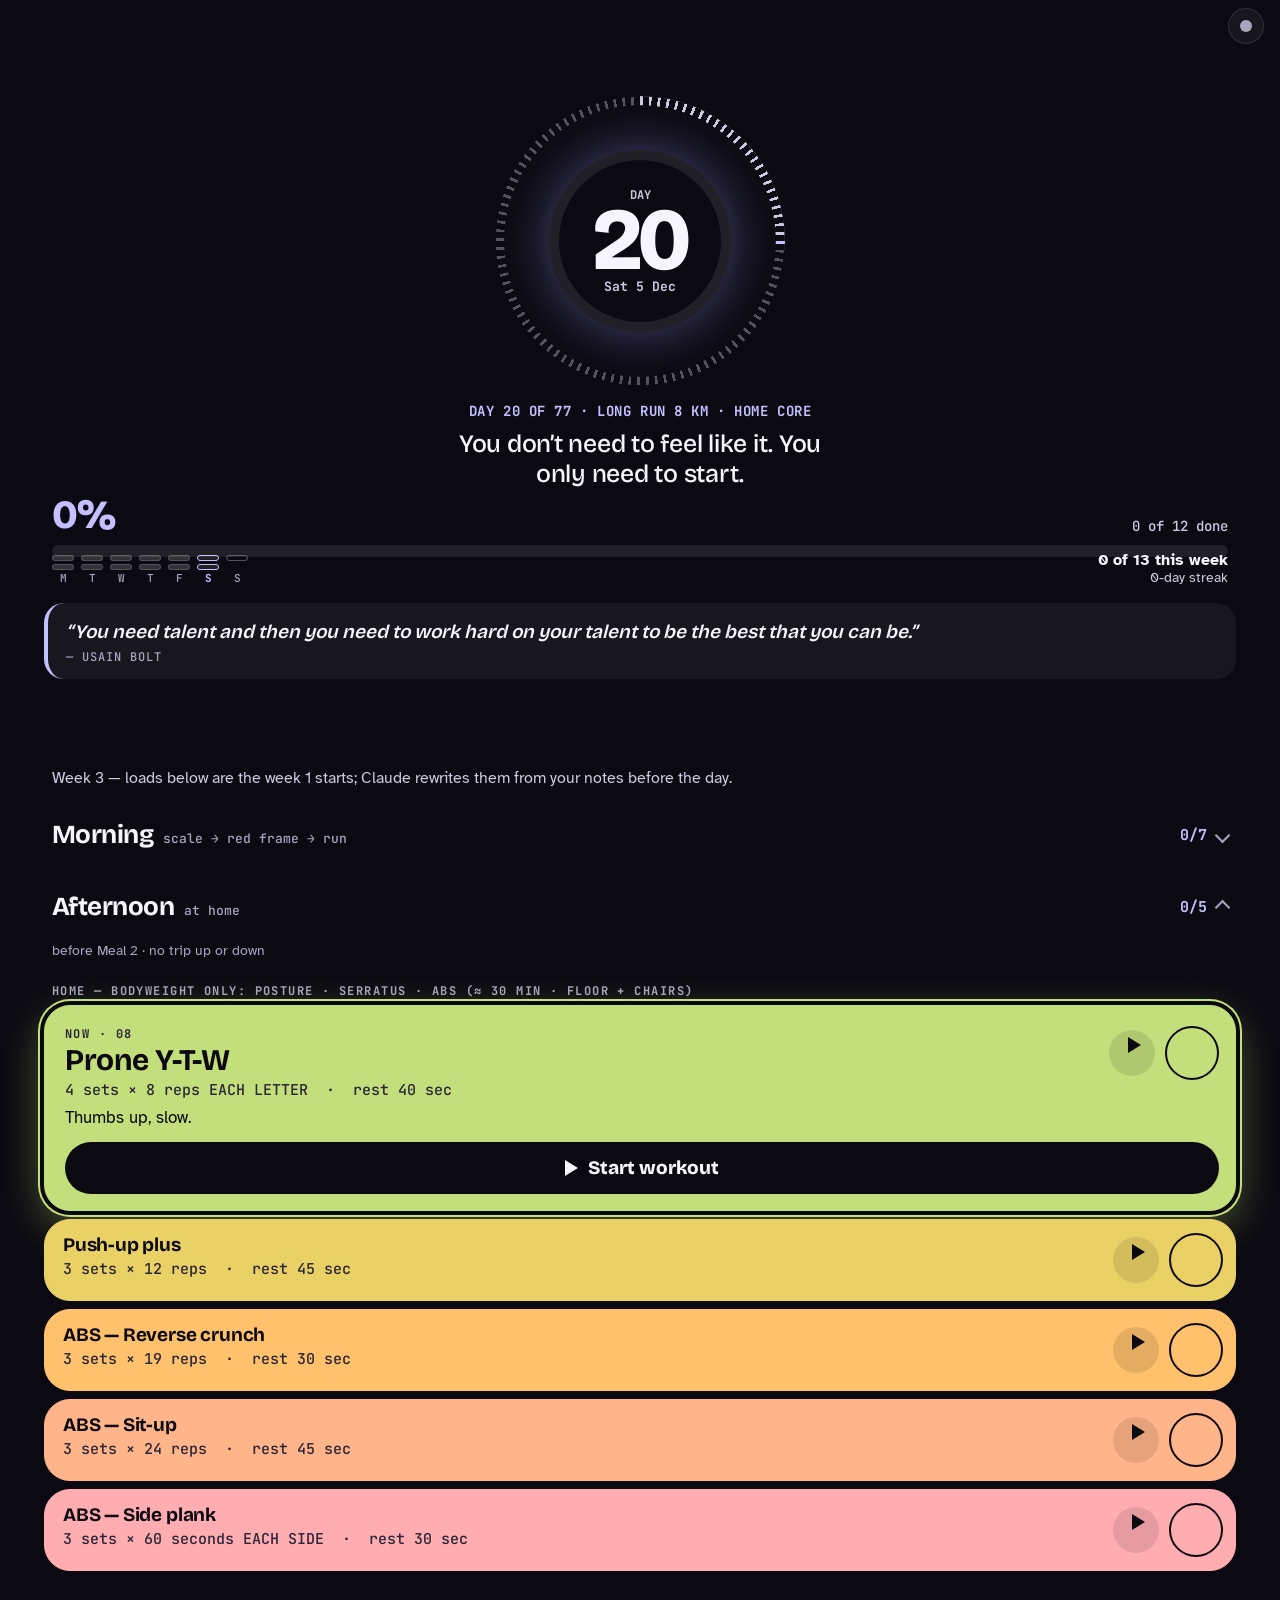
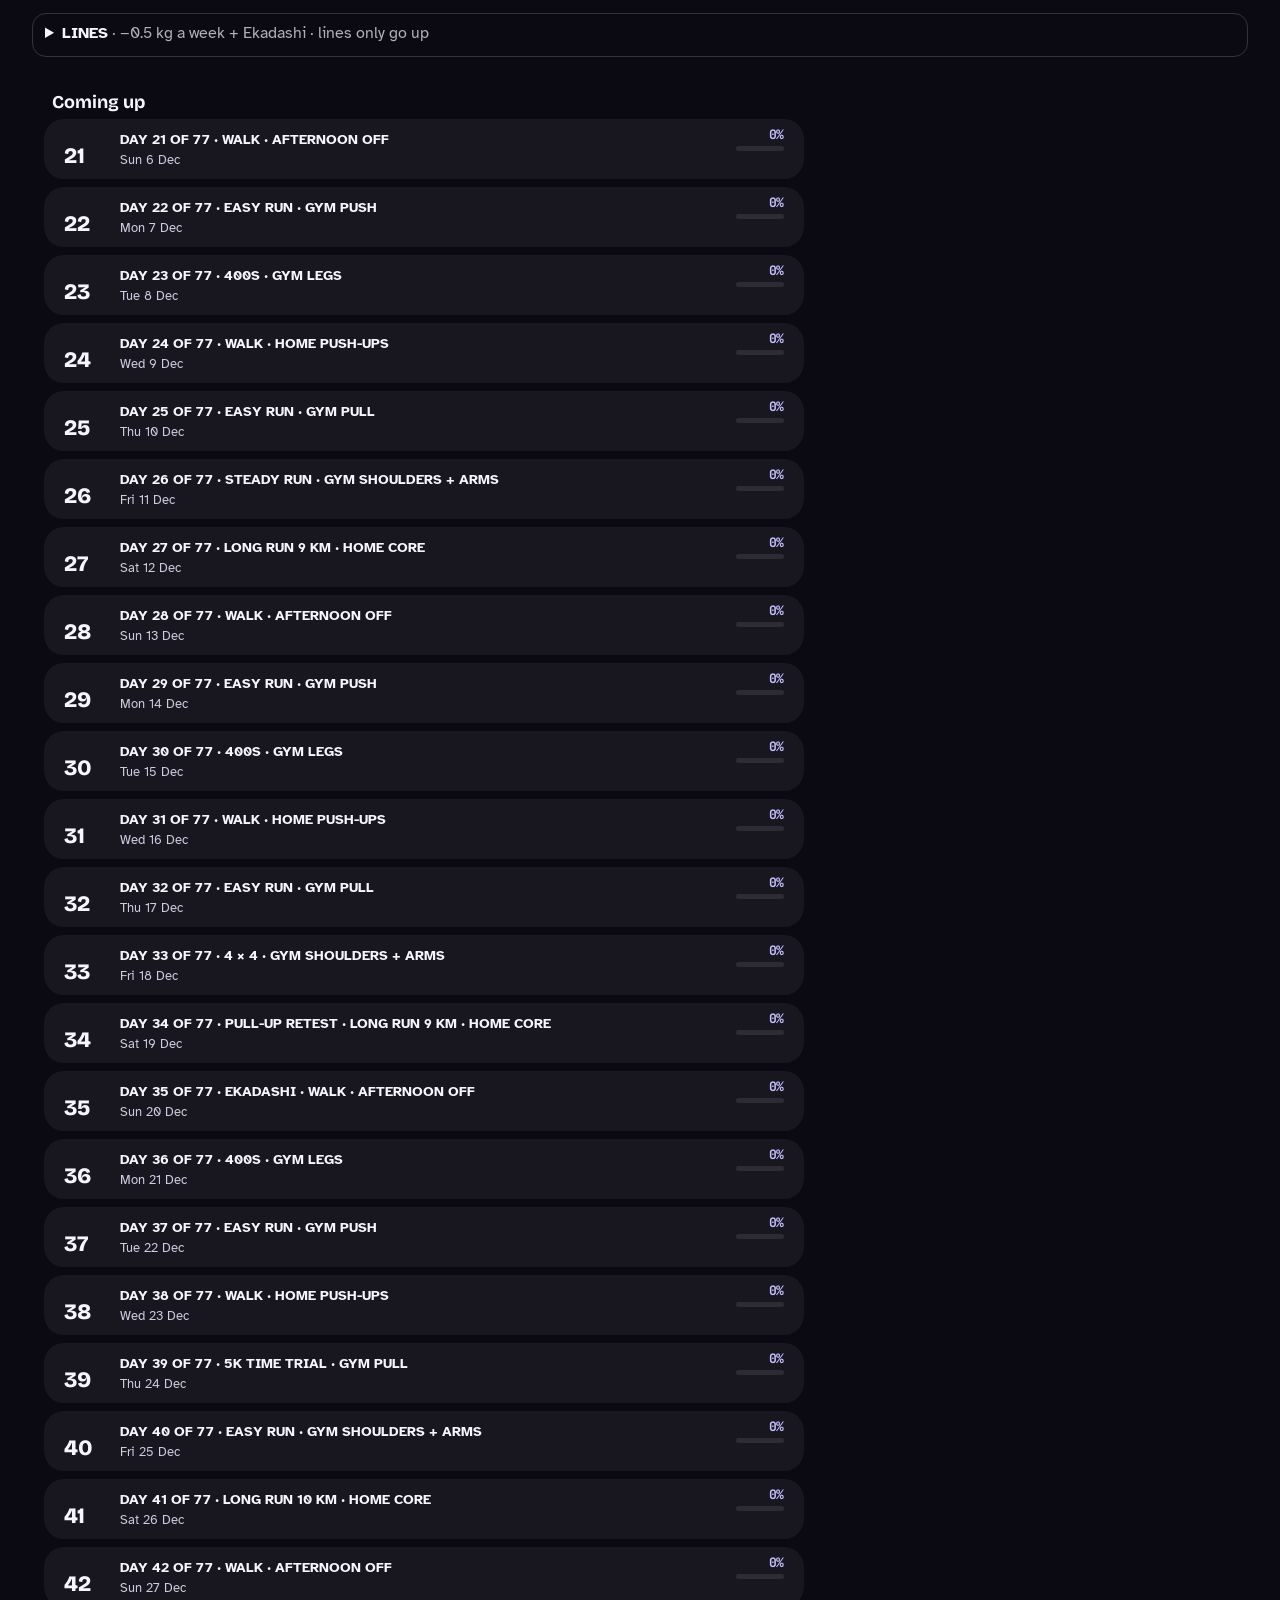
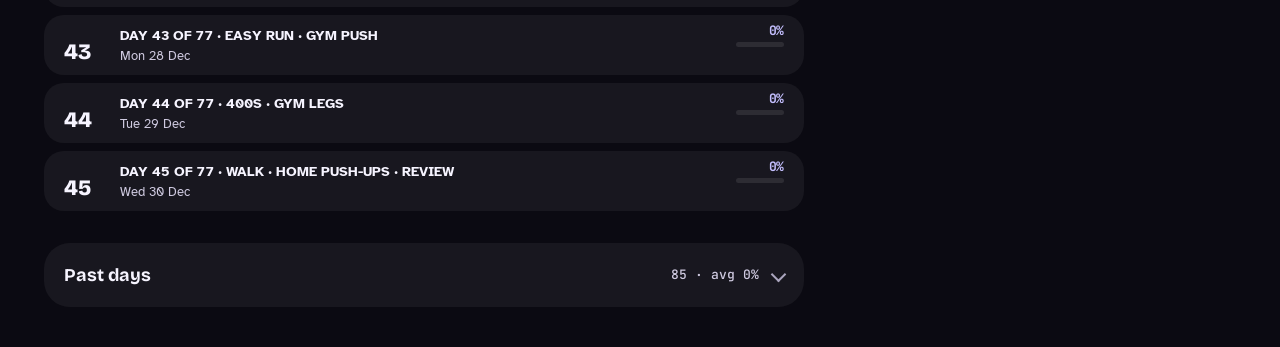
==== commit 4219eaf5: "20 Nov new week order + tests + recovery days" ====
--- a/index.html
+++ b/index.html
@@ -5,8 +5,8 @@
 <meta name="theme-color" content="#0b0d10">
 <title>77 Performance OS</title>
 <link rel="manifest" href="manifest.webmanifest">
-<link rel="apple-touch-icon" href="icon-180.png?v=1795059190">
-<link rel="icon" type="image/png" sizes="32x32" href="icon-32.png?v=1795059190">
+<link rel="apple-touch-icon" href="icon-180.png?v=1795136384">
+<link rel="icon" type="image/png" sizes="32x32" href="icon-32.png?v=1795136384">
 <meta name="apple-mobile-web-app-title" content="77">
 <script>/* 77 TEST MODE (QA only): ?test=YYYY-MM-DD[THH:MM] fakes the IST clock and blocks every non-GET request (no state.json writes). Absent param = no-op. */
 (function(){var m=location.search.match(/[?&]test=(\d{4}-\d\d-\d\d)(?:T(\d\d):(\d\d))?/);if(!m)return;var D=Date,off=new D(m[1]+'T'+(m[2]||'06')+':'+(m[3]||'00')+':00+05:30').getTime()-D.now();
@@ -67,7 +67,7 @@
 </style>
 <link rel="preconnect" href="https://fonts.googleapis.com"><link rel="preconnect" href="https://fonts.gstatic.com" crossorigin>
 <link href="https://fonts.googleapis.com/css2?family=Bricolage+Grotesque:opsz,wght@12..96,400..800&family=Atkinson+Hyperlegible:wght@400;700&family=JetBrains+Mono:wght@500;700&display=swap" rel="stylesheet">
-<link rel="stylesheet" href="77-skin.css?v=1795059190"></head><body><div class="w">
+<link rel="stylesheet" href="77-skin.css?v=1795136384"></head><body><div class="w">
 <div class="qt"><div class="bi" id="qtx"></div><div class="qa" id="qau"></div></div>
 <header><div class="k">77 Performance OS</div>
 <h1>77 · Day 1–100<span>Sat 12 Sep → Sun 20 Dec 2026 · tap to tick, it saves</span></h1></header>
@@ -1642,7 +1642,7 @@
 <span class="bx"></span><span class="txt"><b>Lateral raise + rear delt fly</b><span class="p">4 sets × (12–15 lateral raise + 15 rear delt fly) @ 4 kg in each hand &nbsp;·&nbsp; rest 60 sec</span><span class="key bi">One set = lateral raise, then straight into the bent-over rear delt fly, no rest between. 4 kg in each hand for both. Lateral: lead with the elbows, stop at shoulder height. Fly: hinge forward, flat back.</span><ol class="pts"><li>Lateral: stand, one 4 kg dumbbell in EACH hand at your sides. Raise out to the sides to shoulder height, elbows slightly bent.</li><li>No rest → Fly: same dumbbells. Hinge forward until the chest is nearly level with the floor, back flat.</li><li>Raise the dumbbells out to the sides, squeezing the shoulder blades. Lower slowly.</li><li>Then rest 60 s. That is one set.</li></ol><span class="key bi su"><b>STEP UP:</b> every set at the top reps → next session the next weight (dumbbells 4 → 5 → 6 → 8 → 10 → 12 → 16 · pin or stack +1 · Smith +5 kg a side). 12 → 16: first add 2 reps a set at 12.</span><span class="w"><b class="wy">Why:</b> Side + rear delts = shoulder width and the 3-D shoulder look. <a href="https://www.youtube.com/watch?v=buuYPLVXsJg" target="_blank" rel="noopener" onclick="event.stopPropagation()">▶ rear delt fly video</a></span></span><a class="v" href="https://www.youtube.com/watch?v=ssAo_xwFt5c" target="_blank" rel="noopener" onclick="event.stopPropagation()">▶</a></label>
 <label class="ex" for="d68_pm5">
 <input type="checkbox" id="d68_pm5" data-d="d68">
-<span class="bx"></span><span class="txt"><b>Face pull, rope</b><span class="p">3 sets × 15 reps @ 25 on the stack &nbsp;·&nbsp; rest 60 sec</span><span class="key bi">Pulley at face height, pull to the eyes, elbows high.</span><ol class="pts"><li>Cable station: rope on the pulley set at FACE height.</li><li>Hold one rope end in each hand, thumbs pointing back at you; step back until the arms are straight.</li><li>Pull toward your eyes; hands finish beside your ears, elbows high.</li><li>Return slowly.</li></ol><span class="key bi su"><b>STEP UP:</b> every set at the top reps → next session the next weight (dumbbells 4 → 5 → 6 → 8 → 10 → 12 → 16 · pin or stack +1 · Smith +5 kg a side). 12 → 16: first add 2 reps a set at 12.</span><span class="w"><b class="wy">Why:</b> Rear delts + posture.</span></span><a class="v" href="https://www.youtube.com/watch?v=eTCBSFlCJ_s" target="_blank" rel="noopener" onclick="event.stopPropagation()">▶</a></label>
+<span class="bx"></span><span class="txt"><b>Face pull, rope</b><span class="p">3 sets × 15 reps @ 25 lb on the stack &nbsp;·&nbsp; rest 60 sec</span><span class="key bi">Pulley at face height, pull to the eyes, elbows high.</span><ol class="pts"><li>Cable station: rope on the pulley set at FACE height.</li><li>Hold one rope end in each hand, thumbs pointing back at you; step back until the arms are straight.</li><li>Pull toward your eyes; hands finish beside your ears, elbows high.</li><li>Return slowly.</li></ol><span class="key bi su"><b>STEP UP:</b> every set at the top reps → next session the next weight (dumbbells 4 → 5 → 6 → 8 → 10 → 12 → 16 · pin or stack +1 · Smith +5 kg a side). 12 → 16: first add 2 reps a set at 12.</span><span class="w"><b class="wy">Why:</b> Rear delts + posture.</span></span><a class="v" href="https://www.youtube.com/watch?v=eTCBSFlCJ_s" target="_blank" rel="noopener" onclick="event.stopPropagation()">▶</a></label>
 <label class="ex" for="d68_pm6">
 <input type="checkbox" id="d68_pm6" data-d="d68">
 <span class="bx"></span><span class="txt"><b>Dumbbell pullover</b><span class="p">3 sets × 12 reps @ 16 kg &nbsp;·&nbsp; rest 60 sec</span><span class="key bi">16 kg, one dumbbell held in both hands. Across the bench, arms long.</span><ol class="pts"><li>ONE dumbbell held in BOTH hands, palms cupping the top plate.</li><li>Lie ACROSS the flat bench: only the upper back on it, feet flat, hips level.</li><li>Arms long; lower the dumbbell behind your head until the arms line up with your body.</li><li>Pull it back over your chest.</li></ol><span class="key bi su"><b>STEP UP:</b> every set at the top reps → next session the next weight (dumbbells 4 → 5 → 6 → 8 → 10 → 12 → 16 · pin or stack +1 · Smith +5 kg a side). 12 → 16: first add 2 reps a set at 12.</span><span class="w"><b class="wy">Why:</b> Serratus + lats.</span></span><a class="v" href="https://www.youtube.com/watch?v=FK4rHfWKEac" target="_blank" rel="noopener" onclick="event.stopPropagation()">▶</a></label>
@@ -1674,7 +1674,7 @@
 <span class="bx"></span><span class="txt"><b>Chin-up</b><span class="p">2 sets × 5 reps &nbsp;·&nbsp; rest 90 sec</span><span class="key bi">Smooth, no grind.</span><ol class="pts"><li>Red frame. Hands shoulder-width, palms facing YOU.</li><li>Start from straight arms; chin over the bar; no kicking.</li><li>Can't finish a rep → lower slowly over 3 s and end that set.</li></ol><span class="w"><b class="wy">Why:</b> Biceps + lats at low cost.</span></span><a class="v" href="https://www.youtube.com/watch?v=mRy9m2Q9_1I" target="_blank" rel="noopener" onclick="event.stopPropagation()">▶</a></label>
 <label class="ex" for="d69_am3">
 <input type="checkbox" id="d69_am3" data-d="d69">
-<span class="bx"></span><span class="txt"><b>Hanging knee raise</b><span class="p">3 sets × 12 reps &nbsp;·&nbsp; rest 45 sec</span><span class="key bi">No swing; knees above the hips.</span><ol class="pts"><li>Hang from the red frame, palms facing AWAY.</li><li>Lift both knees together until they are above hip height.</li><li>Lower in 2 s. Swinging starts → pause in the hang, then carry on.</li></ol><span class="w"><b class="wy">Why:</b> Lower abs + serratus.</span></span><a class="v" href="https://www.youtube.com/watch?v=l7OroezzX9k" target="_blank" rel="noopener" onclick="event.stopPropagation()">▶</a></label>
+<span class="bx"></span><span class="txt"><b>Hanging knee raise</b><span class="p">3 sets × 12 reps &nbsp;·&nbsp; rest 45 sec</span><span class="key bi">No swing; knees above the hips.</span><ol class="pts"><li>Hang from the red frame, palms facing AWAY.</li><li>Lift both knees together above hip height, then curl the hips up toward your ribs.</li><li>Lower in 2 s. Swinging starts → pause in the hang, then carry on.</li></ol><span class="w"><b class="wy">Why:</b> Lower abs + serratus.</span></span><a class="v" href="https://www.youtube.com/watch?v=l7OroezzX9k" target="_blank" rel="noopener" onclick="event.stopPropagation()">▶</a></label>
 <label class="ex" for="d69_am4">
 <input type="checkbox" id="d69_am4" data-d="d69">
 <span class="bx"></span><span class="txt"><b>Dead hang</b><span class="p">2 sets × 30 seconds &nbsp;·&nbsp; rest 60 sec</span><span class="key bi">Thick bar: stop when the fingers open.</span><ol class="pts"><li>Red frame. Hands shoulder-width, palms facing AWAY.</li><li>Arms straight, shoulders pulled slightly down (not shrugged).</li><li>Stop when the fingers start to open.</li></ol><span class="w"><b class="wy">Why:</b> Grip for the thick bar.</span></span><a class="v" href="https://www.youtube.com/watch?v=PlAE67ovNEo" target="_blank" rel="noopener" onclick="event.stopPropagation()">▶</a></label>
@@ -1701,7 +1701,7 @@
 <span class="bx"></span><span class="txt"><b>Dumbbell curl + rope pushdown</b><span class="p">3 sets × (10 curl + 12 pushdown) @ 10 kg in each hand · pushdown 30 on the stack &nbsp;·&nbsp; rest 60 sec</span><span class="key bi">One set = 10 curls with 10 kg in each hand, then straight into the rope pushdown, no rest between. Curl: no swing. Pushdown: elbows pinned, spread the rope at the bottom.</span><ol class="pts"><li>Curl: one dumbbell in EACH hand, palms forward, elbows pinned. 10 reps.</li><li>No rest → cable station, rope on the TOP pulley. Elbows pinned to your sides.</li><li>Push the rope down until the arms are straight; spread the rope ends at the bottom.</li><li>Then rest 60 s. That is one set.</li></ol><span class="key bi su"><b>STEP UP:</b> every set at the top reps → next session the next weight (dumbbells 4 → 5 → 6 → 8 → 10 → 12 → 16 · pin or stack +1 · Smith +5 kg a side). 12 → 16: first add 2 reps a set at 12.</span><span class="w"><b class="wy">Why:</b> Biceps + triceps in one block = full arms, less time. <a href="https://www.youtube.com/watch?v=qHDrQglWgS4" target="_blank" rel="noopener" onclick="event.stopPropagation()">▶ pushdown video</a></span></span><a class="v" href="https://www.youtube.com/watch?v=av7-8igSXTs" target="_blank" rel="noopener" onclick="event.stopPropagation()">▶</a></label>
 <label class="ex" for="d69_pm7">
 <input type="checkbox" id="d69_pm7" data-d="d69">
-<span class="bx"></span><span class="txt"><b>Face pull, rope</b><span class="p">3 sets × 15 reps @ 25 on the stack &nbsp;·&nbsp; rest 60 sec</span><span class="key bi">Pulley at face height, pull to the eyes, elbows high.</span><ol class="pts"><li>Cable station: rope on the pulley set at FACE height.</li><li>Hold one rope end in each hand, thumbs pointing back at you; step back until the arms are straight, one foot behind the other, weight on the back foot.</li><li>Pull toward your eyes; hands finish beside your ears, elbows high.</li><li>Return slowly.</li></ol><span class="key bi su"><b>STEP UP:</b> every set at the top reps → next session the next weight (dumbbells 4 → 5 → 6 → 8 → 10 → 12 → 16 · pin or stack +1 · Smith +5 kg a side). 12 → 16: first add 2 reps a set at 12.</span><span class="w"><b class="wy">Why:</b> Rear delts + posture.</span></span><a class="v" href="https://www.youtube.com/watch?v=eTCBSFlCJ_s" target="_blank" rel="noopener" onclick="event.stopPropagation()">▶</a></label>
+<span class="bx"></span><span class="txt"><b>Face pull, rope</b><span class="p">3 sets × 15 reps @ 25 lb on the stack &nbsp;·&nbsp; rest 60 sec</span><span class="key bi">Pulley at face height, pull to the eyes, elbows high.</span><ol class="pts"><li>Cable station: rope on the pulley set at FACE height.</li><li>Hold one rope end in each hand, thumbs pointing back at you; step back until the arms are straight, one foot behind the other, weight on the back foot.</li><li>Pull toward your eyes; hands finish beside your ears, elbows high.</li><li>Return slowly.</li></ol><span class="key bi su"><b>STEP UP:</b> every set at the top reps → next session the next weight (dumbbells 4 → 5 → 6 → 8 → 10 → 12 → 16 · pin or stack +1 · Smith +5 kg a side). 12 → 16: first add 2 reps a set at 12.</span><span class="w"><b class="wy">Why:</b> Rear delts + posture.</span></span><a class="v" href="https://www.youtube.com/watch?v=eTCBSFlCJ_s" target="_blank" rel="noopener" onclick="event.stopPropagation()">▶</a></label>
 <label class="ex" for="d69_pm10">
 <input type="checkbox" id="d69_pm10" data-d="d69">
 <span class="bx"></span><span class="txt"><b>Single-leg calf raise on the step</b><span class="p">2 sets × 15 reps EACH SIDE @ 10 kg dumbbell &nbsp;·&nbsp; rest 30 sec</span><span class="key bi">ONE 10 kg dumbbell, in the hand on the same side as the working leg. Full stretch, 1-s hold at the top.</span><ol class="pts"><li>ONE 10 kg dumbbell only — held in the hand on the SAME side as the working leg (right leg = right hand).</li><li>Ball of that foot on the step edge, heel hanging off. Other foot hooked behind the working ankle.</li><li>Free hand on the wall or rail for balance only — never pull.</li><li>Heel all the way down, rise to the top, hold 1 s. 15 reps, then switch leg AND hand. LEFT first.</li></ol><span class="key bi su"><b>STEP UP:</b> every set at the top reps → next session the next weight (dumbbells 4 → 5 → 6 → 8 → 10 → 12 → 16 · pin or stack +1 · Smith +5 kg a side). 12 → 16: first add 2 reps a set at 12.</span><span class="w"><b class="wy">Why:</b> Calves = running spring.</span></span><a class="v" href="https://www.youtube.com/watch?v=Ovzq9hlKOSk" target="_blank" rel="noopener" onclick="event.stopPropagation()">▶</a></label>
@@ -1710,105 +1710,51 @@
 <span class="bx"></span><span class="txt"><b>ABS — Decline sit-up</b><span class="p">3 sets × 15 reps @ 20 kg plate on the chest &nbsp;·&nbsp; rest 45 sec</span><span class="key bi">20 kg plate held flat on the chest (Day 3: 3 × 15 clean at 15 kg). Ab bench.</span><ol class="pts"><li>Ab/decline bench. Hook your feet under the rollers.</li><li>The 20 kg PLATE held flat on your chest with both hands.</li><li>Sit up until your chest faces your knees; lower in 2 s.</li><li>Back down to the pad, no resting at the bottom.</li></ol><span class="key bi su"><b>STEP UP:</b> 3 × 15 clean → next session the 25 kg plate.</span><span class="w"><b class="wy">Why:</b> Abs under load.</span></span><a class="v" href="https://www.youtube.com/watch?v=QhGU5cmNZds" target="_blank" rel="noopener" onclick="event.stopPropagation()">▶</a></label>
 <label class="ex" for="d69_pm9">
 <input type="checkbox" id="d69_pm9" data-d="d69">
-<span class="bx"></span><span class="txt"><b>ABS — Lying leg raise (flat bench)</b><span class="p">3 sets × 10 reps, 3 s down &nbsp;·&nbsp; rest 45 sec</span><span class="key bi">10 easy at 3 s down → 15 reps, then a 2 kg dumbbell between the feet.</span><ol class="pts"><li>Lie on your back on the flat bench; hands hold the bench behind your head.</li><li>Legs straight and together; lower back pressed into the bench.</li><li>Raise the legs until the feet point at the ceiling; lower in 3 s.</li><li>Stop 5 cm above the bench line. Lower back lifts → bend the knees a little.</li></ol><span class="w"><b class="wy">Why:</b> Lower abs — the part under the navel.</span></span><a class="v" href="https://www.youtube.com/watch?v=qZ5_PUErns4" target="_blank" rel="noopener" onclick="event.stopPropagation()">▶</a></label>
-</div>
-</div></details>
-<details class="day"><summary><span class="dn">DAY 70</span><span class="dd">Fri 20 Nov</span><span class="tg b">DAY 5 OF 77 · EKADASHI · 4 × 4 · HOME</span><span class="bar"><span class="fill" id="f_d70"></span></span></summary><div class="bd">
-<div class="dnote">EKADASHI — Meal 1 skipped, next meal 15:00. Everything as written, full intensity.</div>
-<div class="blk am"><div class="bh">☀️ MORNING &nbsp;·&nbsp; scale → run → red frame</div>
+<span class="bx"></span><span class="txt"><b>ABS — Lying leg raise (flat bench)</b><span class="p">3 sets × 10 reps, 3 s down &nbsp;·&nbsp; rest 45 sec</span><span class="key bi">10 easy at 3 s down → 15 reps, then a 2 kg dumbbell between the feet.</span><ol class="pts"><li>Lie on your back on the flat bench; hands hold the bench behind your head.</li><li>Legs straight and together; lower back pressed into the bench.</li><li>Raise the legs until the feet point at the ceiling, then lift the hips 2–3 cm off the bench; lower in 3 s.</li><li>Stop 5 cm above the bench line. Lower back lifts → bend the knees a little.</li></ol><span class="w"><b class="wy">Why:</b> Lower abs — the part under the navel.</span></span><a class="v" href="https://www.youtube.com/watch?v=qZ5_PUErns4" target="_blank" rel="noopener" onclick="event.stopPropagation()">▶</a></label>
+</div>
+</div></details>
+<details class="day"><summary><span class="dn">DAY 70</span><span class="dd">Fri 20 Nov</span><span class="tg b">DAY 5 OF 77 · EKADASHI · RECOVERY DAY</span><span class="bar"><span class="fill" id="f_d70"></span></span></summary><div class="bd">
+<div class="dnote">EKADASHI — Meal 1 skipped, next meal 15:00. RECOVERY DAY after the sports massage.</div>
+<div class="blk am"><div class="bh">☀️ MORNING &nbsp;·&nbsp; scale only</div>
 <label class="ex tech" for="d70_scale">
 <input type="checkbox" id="d70_scale" data-d="d70">
 <span class="bx"></span><span class="txt"><b>Scale — on waking</b><span class="p">bathroom → scale → nothing else</span><span class="key bi">Screenshot the Fitdays report. Judged = 7-day waking weight + waist.</span><span class="w"><b class="wy">Why:</b> One rule, every day, so every read compares.</span></span></label>
 <label class="ex run" for="d70_run">
 <input type="checkbox" id="d70_run" data-d="d70">
-<span class="bx"></span><span class="txt"><b>HARD RUN — Norwegian 4 × 4</b><span class="key bi">10 min easy jog → 4 × 4 min hard, heart rate 165–175 by the end of each rep, 3 min easy jog between → 5 min easy jog. Watch: 77 4×4 (switch the 143 alert Off). Ekadashi: full intensity, water only until Meal 2.</span><span class="w"><b class="wy">Why:</b> 4 × 4 builds the engine (VO2 max) the 5K runs on. Last rep as strong as the first; if it fades, stop there.</span></span></label>
-<div class="sh">BAR — EASY (≈ 12 min · red frame · nothing to failure)</div>
-<label class="ex" for="d70_am0">
-<input type="checkbox" id="d70_am0" data-d="d70">
-<span class="bx"></span><span class="txt"><b>Scapular pull-up</b><span class="p">2 sets × 10 reps &nbsp;·&nbsp; rest 45 sec</span><span class="key bi">2-s hold at the top.</span><ol class="pts"><li>Red frame. Hands just wider than your shoulders, palms facing AWAY from you.</li><li>Arms stay straight the whole time — no elbow bend.</li><li>Pull the shoulder blades down and together: the body rises 3–5 cm. Hold 2 s.</li><li>Lower back to a full hang.</li></ol><span class="w"><b class="wy">Why:</b> Shoulders ready.</span></span><a class="v" href="https://www.youtube.com/watch?v=-ZIpSoTRsuE" target="_blank" rel="noopener" onclick="event.stopPropagation()">▶</a></label>
-<label class="ex" for="d70_am1">
-<input type="checkbox" id="d70_am1" data-d="d70">
-<span class="bx"></span><span class="txt"><b>Strict pull-up — easy</b><span class="p">4 sets × 3 reps &nbsp;·&nbsp; rest 90 sec</span><span class="key bi">Half your old max 7, for momentum. Claude resets this after the Day 6 test.</span><ol class="pts"><li>Red frame. Hands just wider than your shoulders, palms facing AWAY from you.</li><li>Start each rep from a dead hang, arms fully straight.</li><li>Pull until your chin is over the bar. No kicking, no swinging.</li><li>Lower all the way to straight arms before the next rep.</li></ol><span class="w"><b class="wy">Why:</b> Daily practice of the lift you are tested on.</span></span><a class="v" href="https://www.youtube.com/watch?v=eGo4IYlbE5g" target="_blank" rel="noopener" onclick="event.stopPropagation()">▶</a></label>
-<label class="ex" for="d70_am2">
-<input type="checkbox" id="d70_am2" data-d="d70">
-<span class="bx"></span><span class="txt"><b>Chin-up</b><span class="p">2 sets × 5 reps &nbsp;·&nbsp; rest 90 sec</span><span class="key bi">Smooth, no grind.</span><ol class="pts"><li>Red frame. Hands shoulder-width, palms facing YOU.</li><li>Start from straight arms; chin over the bar; no kicking.</li><li>Can't finish a rep → lower slowly over 3 s and end that set.</li></ol><span class="w"><b class="wy">Why:</b> Biceps + lats at low cost.</span></span><a class="v" href="https://www.youtube.com/watch?v=mRy9m2Q9_1I" target="_blank" rel="noopener" onclick="event.stopPropagation()">▶</a></label>
-<label class="ex" for="d70_am3">
-<input type="checkbox" id="d70_am3" data-d="d70">
-<span class="bx"></span><span class="txt"><b>Hanging knee raise</b><span class="p">3 sets × 12 reps &nbsp;·&nbsp; rest 45 sec</span><span class="key bi">No swing; knees above the hips.</span><ol class="pts"><li>Hang from the red frame, palms facing AWAY.</li><li>Lift both knees together until they are above hip height.</li><li>Lower in 2 s. Swinging starts → pause in the hang, then carry on.</li></ol><span class="w"><b class="wy">Why:</b> Lower abs + serratus.</span></span><a class="v" href="https://www.youtube.com/watch?v=l7OroezzX9k" target="_blank" rel="noopener" onclick="event.stopPropagation()">▶</a></label>
-<label class="ex" for="d70_am4">
-<input type="checkbox" id="d70_am4" data-d="d70">
-<span class="bx"></span><span class="txt"><b>Dead hang</b><span class="p">2 sets × 30 seconds &nbsp;·&nbsp; rest 60 sec</span><span class="key bi">Thick bar: stop when the fingers open.</span><ol class="pts"><li>Red frame. Hands shoulder-width, palms facing AWAY.</li><li>Arms straight, shoulders pulled slightly down (not shrugged).</li><li>Stop when the fingers start to open.</li></ol><span class="w"><b class="wy">Why:</b> Grip for the thick bar.</span></span><a class="v" href="https://www.youtube.com/watch?v=PlAE67ovNEo" target="_blank" rel="noopener" onclick="event.stopPropagation()">▶</a></label>
-</div>
-<div class="blk pm"><div class="bh">🌙 AFTERNOON &nbsp;·&nbsp; at home &nbsp;·&nbsp; before Meal 2 &nbsp;·&nbsp; no trip up or down</div>
-<div class="sh">HOME — bodyweight only: push · serratus · abs (≈ 45 min · floor + chairs)</div>
-<label class="ex" for="d70_pm0">
-<input type="checkbox" id="d70_pm0" data-d="d70">
-<span class="bx"></span><span class="txt"><b>Feet-elevated push-up</b><span class="p">4 sets × 15 reps, 2-s down &nbsp;·&nbsp; rest 75 sec</span><span class="key bi">Feet on the chair. +1 rep a set every Friday.</span><ol class="pts"><li>Feet on a chair seat; hands on the floor, a little wider than the shoulders.</li><li>Body straight from head to heels.</li><li>Lower in 2 s until the chest is a fist from the floor; push up.</li></ol><span class="w"><b class="wy">Why:</b> Upper chest.</span></span><a class="v" href="https://www.youtube.com/watch?v=SKPab2YC8BE" target="_blank" rel="noopener" onclick="event.stopPropagation()">▶</a></label>
-<label class="ex" for="d70_pm1">
-<input type="checkbox" id="d70_pm1" data-d="d70">
-<span class="bx"></span><span class="txt"><b>Prone Y-T-W</b><span class="p">4 sets × 8 reps EACH LETTER &nbsp;·&nbsp; rest 40 sec</span><span class="key bi">Thumbs up, slow.</span><ol class="pts"><li>Lie face down on the floor, forehead on a folded towel, thumbs pointing up.</li><li>Y: arms overhead in a Y, lift them 8 times.</li><li>T: arms straight out to the sides, lift 8 times.</li><li>W: elbows bent 90° by your sides, squeeze the shoulder blades, lift 8 times.</li></ol><span class="w"><b class="wy">Why:</b> Mid-back + posture on a day with no rows.</span></span><a class="v" href="https://www.youtube.com/watch?v=LSy6R7j3PDc" target="_blank" rel="noopener" onclick="event.stopPropagation()">▶</a></label>
-<label class="ex" for="d70_pm2">
-<input type="checkbox" id="d70_pm2" data-d="d70">
-<span class="bx"></span><span class="txt"><b>Pike push-up</b><span class="p">4 sets × 10 reps &nbsp;·&nbsp; rest 75 sec</span><span class="key bi">Hips high. +1 rep a set every Friday.</span><ol class="pts"><li>Hands and feet on the floor, hips high (an upside-down V).</li><li>Lower the top of your head toward the floor between your hands.</li><li>Push back up. No stretched hold at the bottom (left shoulder).</li></ol><span class="w"><b class="wy">Why:</b> Shoulders.</span></span><a class="v" href="https://www.youtube.com/watch?v=paCOGgmLCA0" target="_blank" rel="noopener" onclick="event.stopPropagation()">▶</a></label>
-<label class="ex" for="d70_pm3">
-<input type="checkbox" id="d70_pm3" data-d="d70">
-<span class="bx"></span><span class="txt"><b>Diamond push-up</b><span class="p">3 sets × to 1 short of the limit &nbsp;·&nbsp; rest 75 sec</span><span class="key bi">Hands under the chest.</span><ol class="pts"><li>Hands under the chest; thumbs and index fingers touch to make a diamond.</li><li>Body straight from head to heels.</li><li>Chest down to the hands, elbows close to the body; push up.</li><li>Stop 1 rep before the limit.</li></ol><span class="w"><b class="wy">Why:</b> Triceps.</span></span><a class="v" href="https://www.youtube.com/watch?v=J0DnG1_S92I" target="_blank" rel="noopener" onclick="event.stopPropagation()">▶</a></label>
-<label class="ex" for="d70_pm4">
-<input type="checkbox" id="d70_pm4" data-d="d70">
-<span class="bx"></span><span class="txt"><b>Push-up plus</b><span class="p">3 sets × 12 reps &nbsp;·&nbsp; rest 45 sec</span><span class="key bi">At the top push the floor away until the upper back rounds.</span><ol class="pts"><li>Push-up position, arms straight, body straight.</li><li>Do one push-up.</li><li>At the top, push the floor away until the upper back rounds; hold 1 s.</li></ol><span class="w"><b class="wy">Why:</b> Serratus.</span></span><a class="v" href="https://www.youtube.com/watch?v=3vHi5SNSlsA" target="_blank" rel="noopener" onclick="event.stopPropagation()">▶</a></label>
-<label class="ex" for="d70_pm5">
-<input type="checkbox" id="d70_pm5" data-d="d70">
-<span class="bx"></span><span class="txt"><b>ABS — Reverse crunch</b><span class="p">3 sets × 15 reps &nbsp;·&nbsp; rest 30 sec</span><span class="key bi">Hips off the floor, slow down.</span><ol class="pts"><li>Lie on your back, hands flat by your hips, knees bent at 90°.</li><li>Roll the hips off the floor, bringing the knees to your chest.</li><li>Lower in 2 s.</li></ol><span class="w"><b class="wy">Why:</b> Lower abs.</span></span><a class="v" href="https://www.youtube.com/watch?v=7rRWy7-Gokg" target="_blank" rel="noopener" onclick="event.stopPropagation()">▶</a></label>
-<label class="ex" for="d70_pm6">
-<input type="checkbox" id="d70_pm6" data-d="d70">
-<span class="bx"></span><span class="txt"><b>ABS — Hollow hold</b><span class="p">3 sets × 40 seconds &nbsp;·&nbsp; rest 40 sec</span><span class="key bi">Lower back glued down.</span><ol class="pts"><li>Lie on your back; press the lower back into the floor.</li><li>Arms overhead, legs straight; lift the shoulders and feet about 15 cm.</li><li>Hold. Lower back lifts → bend the knees and carry on.</li></ol><span class="w"><b class="wy">Why:</b> Deep abs.</span></span><a class="v" href="https://www.youtube.com/watch?v=hf00_b2sRdc" target="_blank" rel="noopener" onclick="event.stopPropagation()">▶</a></label>
-</div>
-</div></details>
-<details class="day"><summary><span class="dn">DAY 71</span><span class="dd">Sat 21 Nov</span><span class="tg b">DAY 6 OF 77 · PULL-UP + PUSH-UP TEST · EASY RUN 6 KM · HOME</span><span class="bar"><span class="fill" id="f_d71"></span></span></summary><div class="bd">
-<div class="blk am"><div class="bh">☀️ MORNING &nbsp;·&nbsp; scale → red frame → run</div>
+<span class="bx"></span><span class="txt"><b>RECOVERY — no training today</b><span class="key bi">Sports massage recovery: no run, no bar, no afternoon session. Tick this to close the day.</span><span class="w"><b class="wy">Why:</b> Rest is on the feel of your body. Full work restarts Monday.</span></span></label>
+</div>
+</div></details>
+<details class="day"><summary><span class="dn">DAY 71</span><span class="dd">Sat 21 Nov</span><span class="tg b">DAY 6 OF 77 · LIGHT DAY · EASY RUN 5 KM</span><span class="bar"><span class="fill" id="f_d71"></span></span></summary><div class="bd">
+<div class="dnote">LIGHT DAY after the sports massage: the easy run only. The tests move to next week; the home session is OPTIONAL today: feel good → do it now and tap “Skip today” on Sunday’s copy; otherwise tap “Skip today” here and do it Sunday.</div>
+<div class="blk am"><div class="bh">☀️ MORNING &nbsp;·&nbsp; scale → run</div>
 <label class="ex tech" for="d71_scale">
 <input type="checkbox" id="d71_scale" data-d="d71">
 <span class="bx"></span><span class="txt"><b>Scale — on waking</b><span class="p">bathroom → scale → nothing else</span><span class="key bi">Screenshot the Fitdays report. Judged = 7-day waking weight + waist.</span><span class="w"><b class="wy">Why:</b> One rule, every day, so every read compares.</span></span></label>
-<div class="sh">BAR — MAX TEST on the red frame (≈ 15 min)</div>
-<label class="ex" for="d71_am0">
-<input type="checkbox" id="d71_am0" data-d="d71">
-<span class="bx"></span><span class="txt"><b>Scapular pull-up</b><span class="p">2 sets × 8 reps &nbsp;·&nbsp; rest 45 sec</span><span class="key bi">Warm-up.</span><ol class="pts"><li>Red frame. Hands just wider than your shoulders, palms facing AWAY from you.</li><li>Arms stay straight the whole time — no elbow bend.</li><li>Pull the shoulder blades down and together: the body rises 3–5 cm. Hold 2 s.</li><li>Lower back to a full hang.</li></ol><span class="w"><b class="wy">Why:</b> Shoulders ready.</span></span><a class="v" href="https://www.youtube.com/watch?v=-ZIpSoTRsuE" target="_blank" rel="noopener" onclick="event.stopPropagation()">▶</a></label>
-<label class="ex" for="d71_am1">
-<input type="checkbox" id="d71_am1" data-d="d71">
-<span class="bx"></span><span class="txt"><b>Strict pull-up — warm-up</b><span class="p">2 sets × 2 reps &nbsp;·&nbsp; rest 3 min</span><span class="key bi">Easy.</span><ol class="pts"><li>Red frame, same grip as the test: hands just wider than shoulders, palms AWAY.</li><li>Easy reps only — stop well before it gets hard.</li></ol><span class="w"><b class="wy">Why:</b> Primes the pull without fatigue.</span></span><a class="v" href="https://www.youtube.com/watch?v=eGo4IYlbE5g" target="_blank" rel="noopener" onclick="event.stopPropagation()">▶</a></label>
-<label class="ex tech" for="d71_am2">
-<input type="checkbox" id="d71_am2" data-d="d71">
-<span class="bx"></span><span class="txt"><b>MAX TEST — Pull-ups, red frame</b><span class="p">1 set to the limit, dead hang start, chin over the bar &nbsp;·&nbsp; rest 5 min</span><span class="key bi">Write the number in the note. This sets every bar set from tomorrow.</span><span class="w"><b class="wy">Why:</b> Replaces the stale 7 from the old bar.</span></span><a class="v" href="https://www.youtube.com/watch?v=eGo4IYlbE5g" target="_blank" rel="noopener" onclick="event.stopPropagation()">▶</a></label>
-<label class="ex tech" for="d71_am3">
-<input type="checkbox" id="d71_am3" data-d="d71">
-<span class="bx"></span><span class="txt"><b>MAX TEST — Dead hang</b><span class="p">1 set to the limit, 5 min after the pull-ups &nbsp;·&nbsp; rest 2 min</span><span class="key bi">Write the seconds.</span><span class="w"><b class="wy">Why:</b> Grip baseline on the thick bar (11 Nov: 33 / 35 s).</span></span><a class="v" href="https://www.youtube.com/watch?v=PlAE67ovNEo" target="_blank" rel="noopener" onclick="event.stopPropagation()">▶</a></label>
-<label class="ex" for="d71_am4">
-<input type="checkbox" id="d71_am4" data-d="d71">
-<span class="bx"></span><span class="txt"><b>Hanging knee raise</b><span class="p">2 sets × 12 reps &nbsp;·&nbsp; rest 45 sec</span><span class="key bi">No swing.</span><ol class="pts"><li>Hang from the red frame, palms facing AWAY.</li><li>Lift both knees together until they are above hip height.</li><li>Lower in 2 s. Swinging starts → pause in the hang, then carry on.</li></ol><span class="w"><b class="wy">Why:</b> Lower abs.</span></span><a class="v" href="https://www.youtube.com/watch?v=l7OroezzX9k" target="_blank" rel="noopener" onclick="event.stopPropagation()">▶</a></label>
 <label class="ex run" for="d71_run">
 <input type="checkbox" id="d71_run" data-d="d71">
-<span class="bx"></span><span class="txt"><b>EASY RUN — 6 km + 4 strides · after the bar</b><span class="key bi">Watch: 77 Easy. Heart rate at or under 143 the whole way; wrist tap = walk until it is back under. Finish: 4 × 20-s relaxed fast strides, walk back 45–60 s between.</span><span class="w"><b class="wy">Why:</b> Easy kilometres build the engine for the 5K.</span></span></label>
-</div>
-<div class="blk pm"><div class="bh">🌙 AFTERNOON &nbsp;·&nbsp; at home &nbsp;·&nbsp; before Meal 2 &nbsp;·&nbsp; no trip up or down</div>
-<div class="sh">HOME — bodyweight only: push density · posture · abs (≈ 40 min · floor + chairs)</div>
-<label class="ex tech" for="d71_pm0">
+<span class="bx"></span><span class="txt"><b>EASY RUN — 5 km, no strides</b><span class="key bi">Watch: 77 Easy. Heart rate at or under 143 the whole way; wrist tap = walk until it is back under. No strides today. Legs still sore → walk the 5 km instead.</span><span class="w"><b class="wy">Why:</b> Light day after the massage. Easy kilometres still build the engine for the 5K.</span></span></label>
+</div>
+<div class="blk pm"><div class="bh">🌙 AFTERNOON &nbsp;·&nbsp; at home &nbsp;·&nbsp; OPTIONAL — only if the body feels good &nbsp;·&nbsp; no trip up or down</div>
+<div class="sh">HOME — bodyweight only: posture · serratus · abs (≈ 35 min · floor + chairs)</div>
+<label class="ex" for="d71_pm0">
 <input type="checkbox" id="d71_pm0" data-d="d71">
-<span class="bx"></span><span class="txt"><b>MAX TEST — Push-ups</b><span class="p">1 set to the limit, chest to the floor, full lockout &nbsp;·&nbsp; rest 3 min</span><span class="key bi">Write the number in the note. Then 5 minutes before the next exercise.</span><span class="w"><b class="wy">Why:</b> Replaces the stale 23; push-ups were flat all Season 1.</span></span><a class="v" href="https://www.youtube.com/watch?v=IODxDxX7oi4" target="_blank" rel="noopener" onclick="event.stopPropagation()">▶</a></label>
+<span class="bx"></span><span class="txt"><b>Prone Y-T-W</b><span class="p">4 sets × 8 reps EACH LETTER &nbsp;·&nbsp; rest 40 sec</span><span class="key bi">Thumbs up, slow.</span><ol class="pts"><li>Lie face down on the floor, forehead on a folded towel, thumbs pointing up.</li><li>Y: arms overhead in a Y, lift them 8 times.</li><li>T: arms straight out to the sides, lift 8 times.</li><li>W: elbows bent 90° by your sides, squeeze the shoulder blades, lift 8 times.</li></ol><span class="w"><b class="wy">Why:</b> Mid-back + posture on a day with no rows.</span></span><a class="v" href="https://www.youtube.com/watch?v=LSy6R7j3PDc" target="_blank" rel="noopener" onclick="event.stopPropagation()">▶</a></label>
+<label class="ex" for="d71_pm1">
+<input type="checkbox" id="d71_pm1" data-d="d71">
+<span class="bx"></span><span class="txt"><b>Push-up plus</b><span class="p">3 sets × 12 reps &nbsp;·&nbsp; rest 45 sec</span><span class="key bi">Round the upper back at the top.</span><ol class="pts"><li>Push-up position, arms straight, body straight.</li><li>Do one push-up.</li><li>At the top, push the floor away until the upper back rounds; hold 1 s.</li></ol><span class="w"><b class="wy">Why:</b> Serratus.</span></span><a class="v" href="https://www.youtube.com/watch?v=3vHi5SNSlsA" target="_blank" rel="noopener" onclick="event.stopPropagation()">▶</a></label>
+<label class="ex" for="d71_pm2">
+<input type="checkbox" id="d71_pm2" data-d="d71">
+<span class="bx"></span><span class="txt"><b>ABS — Reverse crunch</b><span class="p">3 sets × 15 reps &nbsp;·&nbsp; rest 30 sec</span><span class="key bi">Hips off the floor, slow down.</span><ol class="pts"><li>Lie on your back, hands flat by your hips, knees bent at 90°.</li><li>Roll the hips off the floor, bringing the knees to your chest.</li><li>Lower in 2 s.</li></ol><span class="w"><b class="wy">Why:</b> Lower abs.</span></span><a class="v" href="https://www.youtube.com/watch?v=7rRWy7-Gokg" target="_blank" rel="noopener" onclick="event.stopPropagation()">▶</a></label>
 <label class="ex" for="d71_pm3">
 <input type="checkbox" id="d71_pm3" data-d="d71">
-<span class="bx"></span><span class="txt"><b>Prone Y-T-W</b><span class="p">4 sets × 8 reps EACH LETTER &nbsp;·&nbsp; rest 40 sec</span><span class="key bi">Thumbs up, slow.</span><ol class="pts"><li>Lie face down on the floor, forehead on a folded towel, thumbs pointing up.</li><li>Y: arms overhead in a Y, lift them 8 times.</li><li>T: arms straight out to the sides, lift 8 times.</li><li>W: elbows bent 90° by your sides, squeeze the shoulder blades, lift 8 times.</li></ol><span class="w"><b class="wy">Why:</b> Mid-back + posture on a day with no rows.</span></span><a class="v" href="https://www.youtube.com/watch?v=LSy6R7j3PDc" target="_blank" rel="noopener" onclick="event.stopPropagation()">▶</a></label>
+<span class="bx"></span><span class="txt"><b>ABS — Sit-up</b><span class="p">3 sets × 20 reps &nbsp;·&nbsp; rest 45 sec</span><span class="key bi">Feet anchored, hands on the chest.</span><ol class="pts"><li>Feet hooked under a chair, knees bent.</li><li>Hands on your chest.</li><li>Sit all the way up; lower in 2 s.</li></ol><span class="w"><b class="wy">Why:</b> Abs.</span></span><a class="v" href="https://www.youtube.com/watch?v=pCX65Mtc_Kk" target="_blank" rel="noopener" onclick="event.stopPropagation()">▶</a></label>
 <label class="ex" for="d71_pm4">
 <input type="checkbox" id="d71_pm4" data-d="d71">
-<span class="bx"></span><span class="txt"><b>Push-up plus</b><span class="p">3 sets × 12 reps &nbsp;·&nbsp; rest 45 sec</span><span class="key bi">Round the upper back at the top.</span><ol class="pts"><li>Push-up position, arms straight, body straight.</li><li>Do one push-up.</li><li>At the top, push the floor away until the upper back rounds; hold 1 s.</li></ol><span class="w"><b class="wy">Why:</b> Serratus.</span></span><a class="v" href="https://www.youtube.com/watch?v=3vHi5SNSlsA" target="_blank" rel="noopener" onclick="event.stopPropagation()">▶</a></label>
-<label class="ex" for="d71_pm5">
-<input type="checkbox" id="d71_pm5" data-d="d71">
-<span class="bx"></span><span class="txt"><b>ABS — Sit-up</b><span class="p">3 sets × 20 reps &nbsp;·&nbsp; rest 45 sec</span><span class="key bi">Feet anchored, hands on the chest.</span><ol class="pts"><li>Feet hooked under a chair, knees bent.</li><li>Hands on your chest.</li><li>Sit all the way up; lower in 2 s.</li></ol><span class="w"><b class="wy">Why:</b> Abs.</span></span><a class="v" href="https://www.youtube.com/watch?v=pCX65Mtc_Kk" target="_blank" rel="noopener" onclick="event.stopPropagation()">▶</a></label>
-<label class="ex" for="d71_pm7">
-<input type="checkbox" id="d71_pm7" data-d="d71">
 <span class="bx"></span><span class="txt"><b>ABS — Side plank</b><span class="p">3 sets × 50 seconds EACH SIDE &nbsp;·&nbsp; rest 30 sec</span><span class="key bi">Hips high.</span><ol class="pts"><li>Lie on one side, elbow right under the shoulder, feet stacked.</li><li>Lift the hips until the body is one straight line, head to feet.</li><li>Hold the time on one side, then switch. Hips drop → that side is done.</li></ol><span class="w"><b class="wy">Why:</b> Obliques.</span></span><a class="v" href="https://www.youtube.com/watch?v=iNbH7_edNI8" target="_blank" rel="noopener" onclick="event.stopPropagation()">▶</a></label>
 </div>
 </div></details>
-<details class="day"><summary><span class="dn">DAY 72</span><span class="dd">Sun 22 Nov</span><span class="tg b">DAY 7 OF 77 · WALK · AFTERNOON OFF</span><span class="bar"><span class="fill" id="f_d72"></span></span></summary><div class="bd">
+<details class="day"><summary><span class="dn">DAY 72</span><span class="dd">Sun 22 Nov</span><span class="tg b">DAY 7 OF 77 · WALK · HOME CORE</span><span class="bar"><span class="fill" id="f_d72"></span></span></summary><div class="bd">
+<div class="dnote">This week only: Saturday’s home session sits here, without push-ups, so the arms are fresh for Monday’s pull-up test.</div>bd">
 <div class="blk am"><div class="bh">☀️ MORNING &nbsp;·&nbsp; scale → red frame → walk</div>
 <label class="ex tech" for="d72_scale">
 <input type="checkbox" id="d72_scale" data-d="d72">
@@ -1822,13 +1768,13 @@
 <span class="bx"></span><span class="txt"><b>Scapular pull-up</b><span class="p">2 sets × 10 reps &nbsp;·&nbsp; rest 45 sec</span><span class="key bi">2-s hold at the top.</span><ol class="pts"><li>Red frame. Hands just wider than your shoulders, palms facing AWAY from you.</li><li>Arms stay straight the whole time — no elbow bend.</li><li>Pull the shoulder blades down and together: the body rises 3–5 cm. Hold 2 s.</li><li>Lower back to a full hang.</li></ol><span class="w"><b class="wy">Why:</b> Shoulders ready.</span></span><a class="v" href="https://www.youtube.com/watch?v=-ZIpSoTRsuE" target="_blank" rel="noopener" onclick="event.stopPropagation()">▶</a></label>
 <label class="ex" for="d72_am1">
 <input type="checkbox" id="d72_am1" data-d="d72">
-<span class="bx"></span><span class="txt"><b>Strict pull-up — easy</b><span class="p">4 sets × HALF your red-frame max &nbsp;·&nbsp; rest 90 sec</span><span class="key bi">Max 7 → 3 a set · max 8 → 4 · max 10 → 5. Claude writes the exact number here after the Day 6 test.</span><ol class="pts"><li>Red frame. Hands just wider than your shoulders, palms facing AWAY from you.</li><li>Start each rep from a dead hang, arms fully straight.</li><li>Pull until your chin is over the bar. No kicking, no swinging.</li><li>Lower all the way to straight arms before the next rep.</li></ol><span class="w"><b class="wy">Why:</b> Daily practice of the lift you are tested on.</span></span><a class="v" href="https://www.youtube.com/watch?v=eGo4IYlbE5g" target="_blank" rel="noopener" onclick="event.stopPropagation()">▶</a></label>
+<span class="bx"></span><span class="txt"><b>Strict pull-up — easy</b><span class="p">4 sets × 3 reps &nbsp;·&nbsp; rest 90 sec</span><span class="key bi">Easy, as on Days 1–5. The max test is tomorrow morning.</span><ol class="pts"><li>Red frame. Hands just wider than your shoulders, palms facing AWAY from you.</li><li>Start each rep from a dead hang, arms fully straight.</li><li>Pull until your chin is over the bar. No kicking, no swinging.</li><li>Lower all the way to straight arms before the next rep.</li></ol><span class="w"><b class="wy">Why:</b> Daily practice of the lift you are tested on.</span></span><a class="v" href="https://www.youtube.com/watch?v=eGo4IYlbE5g" target="_blank" rel="noopener" onclick="event.stopPropagation()">▶</a></label>
 <label class="ex" for="d72_am2">
 <input type="checkbox" id="d72_am2" data-d="d72">
 <span class="bx"></span><span class="txt"><b>Chin-up</b><span class="p">2 sets × 5 reps &nbsp;·&nbsp; rest 90 sec</span><span class="key bi">Smooth, no grind.</span><ol class="pts"><li>Red frame. Hands shoulder-width, palms facing YOU.</li><li>Start from straight arms; chin over the bar; no kicking.</li><li>Can't finish a rep → lower slowly over 3 s and end that set.</li></ol><span class="w"><b class="wy">Why:</b> Biceps + lats at low cost.</span></span><a class="v" href="https://www.youtube.com/watch?v=mRy9m2Q9_1I" target="_blank" rel="noopener" onclick="event.stopPropagation()">▶</a></label>
 <label class="ex" for="d72_am3">
 <input type="checkbox" id="d72_am3" data-d="d72">
-<span class="bx"></span><span class="txt"><b>Hanging knee raise</b><span class="p">3 sets × 12 reps &nbsp;·&nbsp; rest 45 sec</span><span class="key bi">No swing; knees above the hips.</span><ol class="pts"><li>Hang from the red frame, palms facing AWAY.</li><li>Lift both knees together until they are above hip height.</li><li>Lower in 2 s. Swinging starts → pause in the hang, then carry on.</li></ol><span class="w"><b class="wy">Why:</b> Lower abs + serratus.</span></span><a class="v" href="https://www.youtube.com/watch?v=l7OroezzX9k" target="_blank" rel="noopener" onclick="event.stopPropagation()">▶</a></label>
+<span class="bx"></span><span class="txt"><b>Hanging knee raise</b><span class="p">3 sets × 12 reps &nbsp;·&nbsp; rest 45 sec</span><span class="key bi">No swing; knees above the hips.</span><ol class="pts"><li>Hang from the red frame, palms facing AWAY.</li><li>Lift both knees together above hip height, then curl the hips up toward your ribs.</li><li>Lower in 2 s. Swinging starts → pause in the hang, then carry on.</li></ol><span class="w"><b class="wy">Why:</b> Lower abs + serratus.</span></span><a class="v" href="https://www.youtube.com/watch?v=l7OroezzX9k" target="_blank" rel="noopener" onclick="event.stopPropagation()">▶</a></label>
 <label class="ex" for="d72_am4">
 <input type="checkbox" id="d72_am4" data-d="d72">
 <span class="bx"></span><span class="txt"><b>Dead hang</b><span class="p">2 sets × 30 seconds &nbsp;·&nbsp; rest 60 sec</span><span class="key bi">Thick bar: stop when the fingers open.</span><ol class="pts"><li>Red frame. Hands shoulder-width, palms facing AWAY.</li><li>Arms straight, shoulders pulled slightly down (not shrugged).</li><li>Stop when the fingers start to open.</li></ol><span class="w"><b class="wy">Why:</b> Grip for the thick bar.</span></span><a class="v" href="https://www.youtube.com/watch?v=PlAE67ovNEo" target="_blank" rel="noopener" onclick="event.stopPropagation()">▶</a></label>
@@ -1836,29 +1782,47 @@
 <input type="checkbox" id="d72_run" data-d="d72">
 <span class="bx"></span><span class="txt"><b>WALK — 45 minutes brisk · after the bar</b><span class="key bi">Watch: Outdoor Walk. No running today.</span><span class="w"><b class="wy">Why:</b> Recovery morning: fat burn without leg cost.</span></span></label>
 </div>
-</div></details>
-<details class="day"><summary><span class="dn">DAY 73</span><span class="dd">Mon 23 Nov</span><span class="tg b">DAY 8 OF 77 · EASY RUN · GYM PUSH</span><span class="bar"><span class="fill" id="f_d73"></span></span></summary><div class="bd">
+<div class="blk pm"><div class="bh">🌙 AFTERNOON &nbsp;·&nbsp; at home &nbsp;·&nbsp; before Meal 2 &nbsp;·&nbsp; no trip up or down</div>
+<div class="sh">HOME — bodyweight only: posture · serratus · abs (≈ 35 min · floor + chairs)</div>
+<label class="ex" for="d72_pm0">
+<input type="checkbox" id="d72_pm0" data-d="d72">
+<span class="bx"></span><span class="txt"><b>Prone Y-T-W</b><span class="p">4 sets × 8 reps EACH LETTER &nbsp;·&nbsp; rest 40 sec</span><span class="key bi">Thumbs up, slow.</span><ol class="pts"><li>Lie face down on the floor, forehead on a folded towel, thumbs pointing up.</li><li>Y: arms overhead in a Y, lift them 8 times.</li><li>T: arms straight out to the sides, lift 8 times.</li><li>W: elbows bent 90° by your sides, squeeze the shoulder blades, lift 8 times.</li></ol><span class="w"><b class="wy">Why:</b> Mid-back + posture on a day with no rows.</span></span><a class="v" href="https://www.youtube.com/watch?v=LSy6R7j3PDc" target="_blank" rel="noopener" onclick="event.stopPropagation()">▶</a></label>
+<label class="ex" for="d72_pm1">
+<input type="checkbox" id="d72_pm1" data-d="d72">
+<span class="bx"></span><span class="txt"><b>Push-up plus</b><span class="p">3 sets × 12 reps &nbsp;·&nbsp; rest 45 sec</span><span class="key bi">Round the upper back at the top.</span><ol class="pts"><li>Push-up position, arms straight, body straight.</li><li>Do one push-up.</li><li>At the top, push the floor away until the upper back rounds; hold 1 s.</li></ol><span class="w"><b class="wy">Why:</b> Serratus.</span></span><a class="v" href="https://www.youtube.com/watch?v=3vHi5SNSlsA" target="_blank" rel="noopener" onclick="event.stopPropagation()">▶</a></label>
+<label class="ex" for="d72_pm2">
+<input type="checkbox" id="d72_pm2" data-d="d72">
+<span class="bx"></span><span class="txt"><b>ABS — Reverse crunch</b><span class="p">3 sets × 15 reps &nbsp;·&nbsp; rest 30 sec</span><span class="key bi">Hips off the floor, slow down.</span><ol class="pts"><li>Lie on your back, hands flat by your hips, knees bent at 90°.</li><li>Roll the hips off the floor, bringing the knees to your chest.</li><li>Lower in 2 s.</li></ol><span class="w"><b class="wy">Why:</b> Lower abs.</span></span><a class="v" href="https://www.youtube.com/watch?v=7rRWy7-Gokg" target="_blank" rel="noopener" onclick="event.stopPropagation()">▶</a></label>
+<label class="ex" for="d72_pm3">
+<input type="checkbox" id="d72_pm3" data-d="d72">
+<span class="bx"></span><span class="txt"><b>ABS — Sit-up</b><span class="p">3 sets × 20 reps &nbsp;·&nbsp; rest 45 sec</span><span class="key bi">Feet anchored, hands on the chest.</span><ol class="pts"><li>Feet hooked under a chair, knees bent.</li><li>Hands on your chest.</li><li>Sit all the way up; lower in 2 s.</li></ol><span class="w"><b class="wy">Why:</b> Abs.</span></span><a class="v" href="https://www.youtube.com/watch?v=pCX65Mtc_Kk" target="_blank" rel="noopener" onclick="event.stopPropagation()">▶</a></label>
+<label class="ex" for="d72_pm4">
+<input type="checkbox" id="d72_pm4" data-d="d72">
+<span class="bx"></span><span class="txt"><b>ABS — Side plank</b><span class="p">3 sets × 50 seconds EACH SIDE &nbsp;·&nbsp; rest 30 sec</span><span class="key bi">Hips high.</span><ol class="pts"><li>Lie on one side, elbow right under the shoulder, feet stacked.</li><li>Lift the hips until the body is one straight line, head to feet.</li><li>Hold the time on one side, then switch. Hips drop → that side is done.</li></ol><span class="w"><b class="wy">Why:</b> Obliques.</span></span><a class="v" href="https://www.youtube.com/watch?v=iNbH7_edNI8" target="_blank" rel="noopener" onclick="event.stopPropagation()">▶</a></label>
+</div>
+</div></details>
+<details class="day"><summary><span class="dn">DAY 73</span><span class="dd">Mon 23 Nov</span><span class="tg b">DAY 8 OF 77 · PULL-UP TEST · EASY RUN · GYM PUSH</span><span class="bar"><span class="fill" id="f_d73"></span></span></summary><div class="bd">
 <div class="dnote">Week 2 — loads below are the week 1 starts; Claude rewrites them from your notes before the day.</div>
 <div class="blk am"><div class="bh">☀️ MORNING &nbsp;·&nbsp; scale → red frame → run</div>
 <label class="ex tech" for="d73_scale">
 <input type="checkbox" id="d73_scale" data-d="d73">
 <span class="bx"></span><span class="txt"><b>Scale — on waking</b><span class="p">bathroom → scale → nothing else</span><span class="key bi">Screenshot the Fitdays report. Judged = 7-day waking weight + waist.</span><span class="w"><b class="wy">Why:</b> One rule, every day, so every read compares.</span></span></label>
-<div class="sh">BAR — HEAVY (≈ 20 min · red frame)</div>
+<div class="sh">BAR — MAX TEST on the red frame (≈ 15 min · moved from Day 6)</div>
 <label class="ex" for="d73_am0">
 <input type="checkbox" id="d73_am0" data-d="d73">
-<span class="bx"></span><span class="txt"><b>Scapular pull-up</b><span class="p">1 set × 10 reps &nbsp;·&nbsp; rest 45 sec</span><span class="key bi">Warm-up.</span><ol class="pts"><li>Red frame. Hands just wider than your shoulders, palms facing AWAY from you.</li><li>Arms stay straight the whole time — no elbow bend.</li><li>Pull the shoulder blades down and together: the body rises 3–5 cm. Hold 2 s.</li><li>Lower back to a full hang.</li></ol><span class="w"><b class="wy">Why:</b> Shoulders ready.</span></span><a class="v" href="https://www.youtube.com/watch?v=-ZIpSoTRsuE" target="_blank" rel="noopener" onclick="event.stopPropagation()">▶</a></label>
+<span class="bx"></span><span class="txt"><b>Scapular pull-up</b><span class="p">2 sets × 8 reps &nbsp;·&nbsp; rest 45 sec</span><span class="key bi">Warm-up.</span><ol class="pts"><li>Red frame. Hands just wider than your shoulders, palms facing AWAY from you.</li><li>Arms stay straight the whole time — no elbow bend.</li><li>Pull the shoulder blades down and together: the body rises 3–5 cm. Hold 2 s.</li><li>Lower back to a full hang.</li></ol><span class="w"><b class="wy">Why:</b> Shoulders ready.</span></span><a class="v" href="https://www.youtube.com/watch?v=-ZIpSoTRsuE" target="_blank" rel="noopener" onclick="event.stopPropagation()">▶</a></label>
 <label class="ex" for="d73_am1">
 <input type="checkbox" id="d73_am1" data-d="d73">
-<span class="bx"></span><span class="txt"><b>Strict pull-up — heavy</b><span class="p">5 sets × (red-frame max − 2) &nbsp;·&nbsp; rest 2 min 30</span><span class="key bi">Max 7 → 5 a set · max 8 → 6 · max 10 → 8. A set falls short → finish it with slow negatives. Claude writes the exact number here after the Day 6 test.</span><ol class="pts"><li>Red frame. Hands just wider than your shoulders, palms facing AWAY from you.</li><li>Start each rep from a dead hang, arms fully straight.</li><li>Pull until your chin is over the bar. No kicking, no swinging.</li><li>Can't finish a rep → lower slowly over 3 s and end that set.</li></ol><span class="key bi su"><b>STEP UP:</b> all 5 sets clean → +1 rep a set next heavy day.</span><span class="w"><b class="wy">Why:</b> These sets move the max.</span></span><a class="v" href="https://www.youtube.com/watch?v=eGo4IYlbE5g" target="_blank" rel="noopener" onclick="event.stopPropagation()">▶</a></label>
-<label class="ex" for="d73_am2">
+<span class="bx"></span><span class="txt"><b>Strict pull-up — warm-up</b><span class="p">2 sets × 2 reps &nbsp;·&nbsp; rest 3 min</span><span class="key bi">Easy.</span><ol class="pts"><li>Red frame, same grip as the test: hands just wider than shoulders, palms AWAY.</li><li>Easy reps only — stop well before it gets hard.</li></ol><span class="w"><b class="wy">Why:</b> Primes the pull without fatigue.</span></span><a class="v" href="https://www.youtube.com/watch?v=eGo4IYlbE5g" target="_blank" rel="noopener" onclick="event.stopPropagation()">▶</a></label>
+<label class="ex tech" for="d73_am2">
 <input type="checkbox" id="d73_am2" data-d="d73">
-<span class="bx"></span><span class="txt"><b>Chin-up</b><span class="p">3 sets × 6 reps &nbsp;·&nbsp; rest 2 min</span><span class="key bi">Chest to the bar.</span><ol class="pts"><li>Red frame. Hands shoulder-width, palms facing YOU.</li><li>Start from straight arms; chin over the bar; no kicking.</li><li>Can't finish a rep → lower slowly over 3 s and end that set.</li></ol><span class="w"><b class="wy">Why:</b> Second pulling angle; biceps.</span></span><a class="v" href="https://www.youtube.com/watch?v=mRy9m2Q9_1I" target="_blank" rel="noopener" onclick="event.stopPropagation()">▶</a></label>
-<label class="ex" for="d73_am3">
+<span class="bx"></span><span class="txt"><b>MAX TEST — Pull-ups, red frame</b><span class="p">1 set to the limit, dead hang start, chin over the bar &nbsp;·&nbsp; rest 5 min</span><span class="key bi">Write the number in the note. This sets every bar set from tomorrow.</span><span class="w"><b class="wy">Why:</b> Replaces the stale 7 from the old bar.</span></span><a class="v" href="https://www.youtube.com/watch?v=eGo4IYlbE5g" target="_blank" rel="noopener" onclick="event.stopPropagation()">▶</a></label>
+<label class="ex tech" for="d73_am3">
 <input type="checkbox" id="d73_am3" data-d="d73">
-<span class="bx"></span><span class="txt"><b>Hanging knee raise</b><span class="p">3 sets × 15 reps &nbsp;·&nbsp; rest 60 sec</span><span class="key bi">Slow down, no swing.</span><ol class="pts"><li>Hang from the red frame, palms facing AWAY.</li><li>Lift both knees together until they are above hip height.</li><li>Lower in 2 s. Swinging starts → pause in the hang, then carry on.</li></ol><span class="w"><b class="wy">Why:</b> Lower abs + serratus.</span></span><a class="v" href="https://www.youtube.com/watch?v=l7OroezzX9k" target="_blank" rel="noopener" onclick="event.stopPropagation()">▶</a></label>
+<span class="bx"></span><span class="txt"><b>MAX TEST — Dead hang</b><span class="p">1 set to the limit, 5 min after the pull-ups &nbsp;·&nbsp; rest 2 min</span><span class="key bi">Write the seconds.</span><span class="w"><b class="wy">Why:</b> Grip baseline on the thick bar (11 Nov: 33 / 35 s).</span></span><a class="v" href="https://www.youtube.com/watch?v=PlAE67ovNEo" target="_blank" rel="noopener" onclick="event.stopPropagation()">▶</a></label>
 <label class="ex" for="d73_am4">
 <input type="checkbox" id="d73_am4" data-d="d73">
-<span class="bx"></span><span class="txt"><b>Dead hang</b><span class="p">2 sets × to the limit &nbsp;·&nbsp; rest 90 sec</span><span class="key bi">Write the seconds in the note.</span><ol class="pts"><li>Red frame. Hands shoulder-width, palms facing AWAY.</li><li>Arms straight, shoulders pulled slightly down (not shrugged).</li><li>Stop when the fingers start to open.</li></ol><span class="w"><b class="wy">Why:</b> Grip is the limit on this bar.</span></span><a class="v" href="https://www.youtube.com/watch?v=PlAE67ovNEo" target="_blank" rel="noopener" onclick="event.stopPropagation()">▶</a></label>
+<span class="bx"></span><span class="txt"><b>Hanging knee raise</b><span class="p">2 sets × 12 reps &nbsp;·&nbsp; rest 45 sec</span><span class="key bi">No swing.</span><ol class="pts"><li>Hang from the red frame, palms facing AWAY.</li><li>Lift both knees together above hip height, then curl the hips up toward your ribs.</li><li>Lower in 2 s. Swinging starts → pause in the hang, then carry on.</li></ol><span class="w"><b class="wy">Why:</b> Lower abs.</span></span><a class="v" href="https://www.youtube.com/watch?v=l7OroezzX9k" target="_blank" rel="noopener" onclick="event.stopPropagation()">▶</a></label>
 <label class="ex run" for="d73_run">
 <input type="checkbox" id="d73_run" data-d="d73">
 <span class="bx"></span><span class="txt"><b>EASY RUN — 5 km + 4 strides · after the bar</b><span class="key bi">Watch: 77 Easy. Heart rate at or under 143 the whole way; wrist tap = walk until it is back under. Finish: 4 × 20-s relaxed fast strides, walk back 45–60 s between.</span><span class="w"><b class="wy">Why:</b> Easy kilometres build the engine for the 5K.</span></span></label>
@@ -1876,7 +1840,7 @@
 <span class="bx"></span><span class="txt"><b>Seated dumbbell shoulder press</b><span class="p">3 sets × 8 reps @ 8 kg in each hand &nbsp;·&nbsp; rest 2 min</span><span class="key bi">FIND THE LOAD today: set 1 at the written weight, then one dumbbell size up each set while every rep is clean and 2 reps stay in hand. The left arm sets the limit. Write the heaviest clean weight in the note — it becomes your working weight. 8 kg in each hand, both arms press together. Back on the pad.</span><ol class="pts"><li>Adjustable bench set fully upright. One dumbbell in EACH hand.</li><li>Start with the dumbbells at shoulder height, palms facing forward.</li><li>Press both up together until the arms are straight; lower back to the shoulders.</li><li>Back stays on the pad.</li></ol><span class="key bi su"><b>STEP UP:</b> every set at the top reps → next session the next weight (dumbbells 4 → 5 → 6 → 8 → 10 → 12 → 16 · pin or stack +1 · Smith +5 kg a side). 12 → 16: first add 2 reps a set at 12.</span><span class="w"><b class="wy">Why:</b> Shoulders.</span></span><a class="v" href="https://www.youtube.com/watch?v=qEwKCR5JCog" target="_blank" rel="noopener" onclick="event.stopPropagation()">▶</a></label>
 <label class="ex" for="d73_pm3">
 <input type="checkbox" id="d73_pm3" data-d="d73">
-<span class="bx"></span><span class="txt"><b>Lateral raise + rear delt fly</b><span class="p">4 sets × (12–15 lateral raise + 15 rear delt fly) @ 4 kg in each hand &nbsp;·&nbsp; rest 60 sec</span><span class="key bi">FIND THE LOAD today: set 1 at the written weight, then one dumbbell size up each set while every rep is clean and 2 reps stay in hand. The left arm sets the limit. Write the heaviest clean weight in the note — it becomes your working weight. One set = lateral raise, then straight into the bent-over rear delt fly, no rest between. 4 kg in each hand for both. Lateral: lead with the elbows, stop at shoulder height. Fly: hinge forward, flat back.</span><ol class="pts"><li>Lateral: stand, one 4 kg dumbbell in EACH hand at your sides. Raise out to the sides to shoulder height, elbows slightly bent.</li><li>No rest → Fly: same dumbbells. Hinge forward until the chest is nearly level with the floor, back flat.</li><li>Raise the dumbbells out to the sides, squeezing the shoulder blades. Lower slowly.</li><li>Then rest 60 s. That is one set.</li></ol><span class="key bi su"><b>STEP UP:</b> every set at the top reps → next session the next weight (dumbbells 4 → 5 → 6 → 8 → 10 → 12 → 16 · pin or stack +1 · Smith +5 kg a side). 12 → 16: first add 2 reps a set at 12.</span><span class="w"><b class="wy">Why:</b> Side + rear delts = shoulder width and the 3-D shoulder look. <a href="https://www.youtube.com/watch?v=buuYPLVXsJg" target="_blank" rel="noopener" onclick="event.stopPropagation()">▶ rear delt fly video</a></span></span><a class="v" href="https://www.youtube.com/watch?v=ssAo_xwFt5c" target="_blank" rel="noopener" onclick="event.stopPropagation()">▶</a></label>
+<span class="bx"></span><span class="txt"><b>Lateral raise + rear delt fly</b><span class="p">5 sets × (12–15 lateral raise + 15 rear delt fly) @ 5 kg in each hand &nbsp;·&nbsp; rest 60 sec</span><span class="key bi">FIND THE LOAD today: set 1 at the written weight, then one dumbbell size up each set while every rep is clean and 2 reps stay in hand. The left arm sets the limit. Write the heaviest clean weight in the note — it becomes your working weight. One set = lateral raise, then straight into the bent-over rear delt fly, no rest between. 5 kg in each hand for both — the blue pair. Lateral: lead with the elbows, stop at shoulder height. Fly: hinge forward, flat back.</span><ol class="pts"><li>Lateral: stand, one 4 kg dumbbell in EACH hand at your sides. Raise out to the sides to shoulder height, elbows slightly bent.</li><li>No rest → Fly: same dumbbells. Hinge forward until the chest is nearly level with the floor, back flat.</li><li>Raise the dumbbells out to the sides, squeezing the shoulder blades. Lower slowly.</li><li>Then rest 60 s. That is one set.</li></ol><span class="key bi su"><b>STEP UP:</b> every set at the top reps → next session the next weight (dumbbells 4 → 5 → 6 → 8 → 10 → 12 → 16 · pin or stack +1 · Smith +5 kg a side). 12 → 16: first add 2 reps a set at 12.</span><span class="w"><b class="wy">Why:</b> Side + rear delts = shoulder width and the 3-D shoulder look. <a href="https://www.youtube.com/watch?v=buuYPLVXsJg" target="_blank" rel="noopener" onclick="event.stopPropagation()">▶ rear delt fly video</a></span></span><a class="v" href="https://www.youtube.com/watch?v=ssAo_xwFt5c" target="_blank" rel="noopener" onclick="event.stopPropagation()">▶</a></label>
 <label class="ex" for="d73_pm5">
 <input type="checkbox" id="d73_pm5" data-d="d73">
 <span class="bx"></span><span class="txt"><b>Cable rope pushdown</b><span class="p">3 sets × 12 reps @ 30 on the stack &nbsp;·&nbsp; rest 60 sec</span><span class="key bi">Elbows pinned; spread the rope at the bottom.</span><ol class="pts"><li>Cable station: rope on the TOP pulley. One rope end in each hand.</li><li>Elbows pinned to your sides the whole time.</li><li>Push down until the arms are straight; spread the rope ends at the bottom. Return slowly.</li></ol><span class="key bi su"><b>STEP UP:</b> every set at the top reps → next session the next weight (dumbbells 4 → 5 → 6 → 8 → 10 → 12 → 16 · pin or stack +1 · Smith +5 kg a side). 12 → 16: first add 2 reps a set at 12.</span><span class="w"><b class="wy">Why:</b> Triceps.</span></span><a class="v" href="https://www.youtube.com/watch?v=qHDrQglWgS4" target="_blank" rel="noopener" onclick="event.stopPropagation()">▶</a></label>
@@ -1885,10 +1849,10 @@
 <span class="bx"></span><span class="txt"><b>Dumbbell pullover</b><span class="p">3 sets × 12 reps @ 16 kg &nbsp;·&nbsp; rest 60 sec</span><span class="key bi">16 kg, one dumbbell held in both hands. Across the bench, arms long.</span><ol class="pts"><li>ONE dumbbell held in BOTH hands, palms cupping the top plate.</li><li>Lie ACROSS the flat bench: only the upper back on it, feet flat, hips level.</li><li>Arms long; lower the dumbbell behind your head until the arms line up with your body.</li><li>Pull it back over your chest.</li></ol><span class="key bi su"><b>STEP UP:</b> every set at the top reps → next session the next weight (dumbbells 4 → 5 → 6 → 8 → 10 → 12 → 16 · pin or stack +1 · Smith +5 kg a side). 12 → 16: first add 2 reps a set at 12.</span><span class="w"><b class="wy">Why:</b> Serratus + lats.</span></span><a class="v" href="https://www.youtube.com/watch?v=FK4rHfWKEac" target="_blank" rel="noopener" onclick="event.stopPropagation()">▶</a></label>
 <label class="ex" for="d73_pm7">
 <input type="checkbox" id="d73_pm7" data-d="d73">
-<span class="bx"></span><span class="txt"><b>ABS — Decline sit-up</b><span class="p">3 sets × 15 reps @ 15 kg plate on the chest &nbsp;·&nbsp; rest 45 sec</span><span class="key bi">15 kg plate held flat on the chest. Ab bench.</span><ol class="pts"><li>Ab/decline bench. Hook your feet under the rollers.</li><li>The 15 kg PLATE held flat on your chest with both hands.</li><li>Sit up until your chest faces your knees; lower in 2 s.</li><li>Back down to the pad, no resting at the bottom.</li></ol><span class="key bi su"><b>STEP UP:</b> 3 × 15 clean → next session the 20 kg plate, then 25 kg.</span><span class="w"><b class="wy">Why:</b> Abs under load.</span></span><a class="v" href="https://www.youtube.com/watch?v=QhGU5cmNZds" target="_blank" rel="noopener" onclick="event.stopPropagation()">▶</a></label>
+<span class="bx"></span><span class="txt"><b>ABS — Decline sit-up</b><span class="p">3 sets × 15 reps @ 20 kg plate on the chest &nbsp;·&nbsp; rest 45 sec</span><span class="key bi">HEAVY day: 20 kg plate held flat on the chest. Stop the set on any pull in the lower back or the front of the hip.</span><ol class="pts"><li>Ab/decline bench. Hook your feet under the rollers.</li><li>The 20 kg PLATE held flat on your chest with both hands.</li><li>Sit up until your chest faces your knees; lower in 2 s.</li><li>Back down to the pad, no resting at the bottom.</li></ol><span class="key bi su"><b>STEP UP:</b> Stays at 20 kg for now — clean but hard. The 25 kg plate only when 3 × 15 feels easy.</span><span class="w"><b class="wy">Why:</b> Abs under load.</span></span><a class="v" href="https://www.youtube.com/watch?v=QhGU5cmNZds" target="_blank" rel="noopener" onclick="event.stopPropagation()">▶</a></label>
 <label class="ex" for="d73_pm8">
 <input type="checkbox" id="d73_pm8" data-d="d73">
-<span class="bx"></span><span class="txt"><b>ABS — Lying leg raise (flat bench)</b><span class="p">3 sets × 10 reps, 3 s down &nbsp;·&nbsp; rest 45 sec</span><span class="key bi">10 easy at 3 s down → 15 reps, then a 2 kg dumbbell between the feet.</span><ol class="pts"><li>Lie on your back on the flat bench; hands hold the bench behind your head.</li><li>Legs straight and together; lower back pressed into the bench.</li><li>Raise the legs until the feet point at the ceiling; lower in 3 s.</li><li>Stop 5 cm above the bench line. Lower back lifts → bend the knees a little.</li></ol><span class="w"><b class="wy">Why:</b> Lower abs — the part under the navel.</span></span><a class="v" href="https://www.youtube.com/watch?v=qZ5_PUErns4" target="_blank" rel="noopener" onclick="event.stopPropagation()">▶</a></label>
+<span class="bx"></span><span class="txt"><b>ABS — Lying leg raise (flat bench)</b><span class="p">3 sets × 10 reps, 3 s down &nbsp;·&nbsp; rest 45 sec</span><span class="key bi">10 easy at 3 s down → 15 reps, then a 2 kg dumbbell between the feet.</span><ol class="pts"><li>Lie on your back on the flat bench; hands hold the bench behind your head.</li><li>Legs straight and together; lower back pressed into the bench.</li><li>Raise the legs until the feet point at the ceiling, then lift the hips 2–3 cm off the bench; lower in 3 s.</li><li>Stop 5 cm above the bench line. Lower back lifts → bend the knees a little.</li></ol><span class="w"><b class="wy">Why:</b> Lower abs — the part under the navel.</span></span><a class="v" href="https://www.youtube.com/watch?v=qZ5_PUErns4" target="_blank" rel="noopener" onclick="event.stopPropagation()">▶</a></label>
 </div>
 </div></details>
 <details class="day"><summary><span class="dn">DAY 74</span><span class="dd">Tue 24 Nov</span><span class="tg b">DAY 9 OF 77 · 400s · GYM LEGS</span><span class="bar"><span class="fill" id="f_d74"></span></span></summary><div class="bd">
@@ -1906,13 +1870,13 @@
 <span class="bx"></span><span class="txt"><b>Scapular pull-up</b><span class="p">2 sets × 10 reps &nbsp;·&nbsp; rest 45 sec</span><span class="key bi">2-s hold at the top.</span><ol class="pts"><li>Red frame. Hands just wider than your shoulders, palms facing AWAY from you.</li><li>Arms stay straight the whole time — no elbow bend.</li><li>Pull the shoulder blades down and together: the body rises 3–5 cm. Hold 2 s.</li><li>Lower back to a full hang.</li></ol><span class="w"><b class="wy">Why:</b> Shoulders ready.</span></span><a class="v" href="https://www.youtube.com/watch?v=-ZIpSoTRsuE" target="_blank" rel="noopener" onclick="event.stopPropagation()">▶</a></label>
 <label class="ex" for="d74_am1">
 <input type="checkbox" id="d74_am1" data-d="d74">
-<span class="bx"></span><span class="txt"><b>Strict pull-up — easy</b><span class="p">4 sets × HALF your red-frame max &nbsp;·&nbsp; rest 90 sec</span><span class="key bi">Max 7 → 3 a set · max 8 → 4 · max 10 → 5. Claude writes the exact number here after the Day 6 test.</span><ol class="pts"><li>Red frame. Hands just wider than your shoulders, palms facing AWAY from you.</li><li>Start each rep from a dead hang, arms fully straight.</li><li>Pull until your chin is over the bar. No kicking, no swinging.</li><li>Lower all the way to straight arms before the next rep.</li></ol><span class="w"><b class="wy">Why:</b> Daily practice of the lift you are tested on.</span></span><a class="v" href="https://www.youtube.com/watch?v=eGo4IYlbE5g" target="_blank" rel="noopener" onclick="event.stopPropagation()">▶</a></label>
+<span class="bx"></span><span class="txt"><b>Strict pull-up — easy</b><span class="p">4 sets × HALF your red-frame max &nbsp;·&nbsp; rest 90 sec</span><span class="key bi">Max 7 → 3 a set · max 8 → 4 · max 10 → 5. Claude writes the exact number here after the Day 8 test.</span><ol class="pts"><li>Red frame. Hands just wider than your shoulders, palms facing AWAY from you.</li><li>Start each rep from a dead hang, arms fully straight.</li><li>Pull until your chin is over the bar. No kicking, no swinging.</li><li>Lower all the way to straight arms before the next rep.</li></ol><span class="w"><b class="wy">Why:</b> Daily practice of the lift you are tested on.</span></span><a class="v" href="https://www.youtube.com/watch?v=eGo4IYlbE5g" target="_blank" rel="noopener" onclick="event.stopPropagation()">▶</a></label>
 <label class="ex" for="d74_am2">
 <input type="checkbox" id="d74_am2" data-d="d74">
 <span class="bx"></span><span class="txt"><b>Chin-up</b><span class="p">2 sets × 5 reps &nbsp;·&nbsp; rest 90 sec</span><span class="key bi">Smooth, no grind.</span><ol class="pts"><li>Red frame. Hands shoulder-width, palms facing YOU.</li><li>Start from straight arms; chin over the bar; no kicking.</li><li>Can't finish a rep → lower slowly over 3 s and end that set.</li></ol><span class="w"><b class="wy">Why:</b> Biceps + lats at low cost.</span></span><a class="v" href="https://www.youtube.com/watch?v=mRy9m2Q9_1I" target="_blank" rel="noopener" onclick="event.stopPropagation()">▶</a></label>
 <label class="ex" for="d74_am3">
 <input type="checkbox" id="d74_am3" data-d="d74">
-<span class="bx"></span><span class="txt"><b>Hanging knee raise</b><span class="p">3 sets × 12 reps &nbsp;·&nbsp; rest 45 sec</span><span class="key bi">No swing; knees above the hips.</span><ol class="pts"><li>Hang from the red frame, palms facing AWAY.</li><li>Lift both knees together until they are above hip height.</li><li>Lower in 2 s. Swinging starts → pause in the hang, then carry on.</li></ol><span class="w"><b class="wy">Why:</b> Lower abs + serratus.</span></span><a class="v" href="https://www.youtube.com/watch?v=l7OroezzX9k" target="_blank" rel="noopener" onclick="event.stopPropagation()">▶</a></label>
+<span class="bx"></span><span class="txt"><b>Hanging knee raise</b><span class="p">3 sets × 12 reps &nbsp;·&nbsp; rest 45 sec</span><span class="key bi">No swing; knees above the hips.</span><ol class="pts"><li>Hang from the red frame, palms facing AWAY.</li><li>Lift both knees together above hip height, then curl the hips up toward your ribs.</li><li>Lower in 2 s. Swinging starts → pause in the hang, then carry on.</li></ol><span class="w"><b class="wy">Why:</b> Lower abs + serratus.</span></span><a class="v" href="https://www.youtube.com/watch?v=l7OroezzX9k" target="_blank" rel="noopener" onclick="event.stopPropagation()">▶</a></label>
 <label class="ex" for="d74_am4">
 <input type="checkbox" id="d74_am4" data-d="d74">
 <span class="bx"></span><span class="txt"><b>Dead hang</b><span class="p">2 sets × 30 seconds &nbsp;·&nbsp; rest 60 sec</span><span class="key bi">Thick bar: stop when the fingers open.</span><ol class="pts"><li>Red frame. Hands shoulder-width, palms facing AWAY.</li><li>Arms straight, shoulders pulled slightly down (not shrugged).</li><li>Stop when the fingers start to open.</li></ol><span class="w"><b class="wy">Why:</b> Grip for the thick bar.</span></span><a class="v" href="https://www.youtube.com/watch?v=PlAE67ovNEo" target="_blank" rel="noopener" onclick="event.stopPropagation()">▶</a></label>
@@ -1939,13 +1903,13 @@
 <span class="bx"></span><span class="txt"><b>Single-leg calf raise on the step</b><span class="p">4 sets × 15 reps EACH SIDE @ 10 kg dumbbell &nbsp;·&nbsp; rest 30 sec</span><span class="key bi">ONE 10 kg dumbbell, in the hand on the same side as the working leg. Full stretch, 1-s hold at the top.</span><ol class="pts"><li>ONE 10 kg dumbbell only — held in the hand on the SAME side as the working leg (right leg = right hand).</li><li>Ball of that foot on the step edge, heel hanging off. Other foot hooked behind the working ankle.</li><li>Free hand on the wall or rail for balance only — never pull.</li><li>Heel all the way down, rise to the top, hold 1 s. 15 reps, then switch leg AND hand. LEFT first.</li></ol><span class="key bi su"><b>STEP UP:</b> every set at the top reps → next session the next weight (dumbbells 4 → 5 → 6 → 8 → 10 → 12 → 16 · pin or stack +1 · Smith +5 kg a side). 12 → 16: first add 2 reps a set at 12.</span><span class="w"><b class="wy">Why:</b> Calves = running spring.</span></span><a class="v" href="https://www.youtube.com/watch?v=Ovzq9hlKOSk" target="_blank" rel="noopener" onclick="event.stopPropagation()">▶</a></label>
 <label class="ex" for="d74_pm6">
 <input type="checkbox" id="d74_pm6" data-d="d74">
-<span class="bx"></span><span class="txt"><b>ABS — Cable crunch</b><span class="p">3 sets × 15 reps @ 40 on the stack &nbsp;·&nbsp; rest 45 sec</span><span class="key bi">Kneel, rope by the ears, curl the ribs to the hips.</span><ol class="pts"><li>Cable station: rope on the TOP pulley.</li><li>Kneel facing the stack, hold the rope ends beside your ears.</li><li>Curl your ribs down toward your hips; the hips stay still.</li><li>Come back up slowly; the stack never rests between reps.</li></ol><span class="key bi su"><b>STEP UP:</b> every set at the top reps → next session the next weight (dumbbells 4 → 5 → 6 → 8 → 10 → 12 → 16 · pin or stack +1 · Smith +5 kg a side). 12 → 16: first add 2 reps a set at 12.</span><span class="w"><b class="wy">Why:</b> Abs under load.</span></span><a class="v" href="https://www.youtube.com/watch?v=aBd6T01PBqw" target="_blank" rel="noopener" onclick="event.stopPropagation()">▶</a></label>
+<span class="bx"></span><span class="txt"><b>ABS — Lying leg raise (flat bench)</b><span class="p">3 sets × 10 reps, 3 s down &nbsp;·&nbsp; rest 45 sec</span><span class="key bi">10 easy at 3 s down → 15 reps, then a 2 kg dumbbell between the feet.</span><ol class="pts"><li>Lie on your back on the flat bench; hands hold the bench behind your head.</li><li>Legs straight and together; lower back pressed into the bench.</li><li>Raise the legs until the feet point at the ceiling, then lift the hips 2–3 cm off the bench; lower in 3 s.</li><li>Stop 5 cm above the bench line. Lower back lifts → bend the knees a little.</li></ol><span class="w"><b class="wy">Why:</b> Lower abs — the part under the navel.</span></span><a class="v" href="https://www.youtube.com/watch?v=qZ5_PUErns4" target="_blank" rel="noopener" onclick="event.stopPropagation()">▶</a></label>
 <label class="ex" for="d74_pm7">
 <input type="checkbox" id="d74_pm7" data-d="d74">
-<span class="bx"></span><span class="txt"><b>ABS — Decline sit-up</b><span class="p">3 sets × 15 reps @ 15 kg plate on the chest &nbsp;·&nbsp; rest 45 sec</span><span class="key bi">15 kg plate held flat on the chest. Ab bench.</span><ol class="pts"><li>Ab/decline bench. Hook your feet under the rollers.</li><li>The 15 kg PLATE held flat on your chest with both hands.</li><li>Sit up until your chest faces your knees; lower in 2 s.</li><li>Back down to the pad, no resting at the bottom.</li></ol><span class="key bi su"><b>STEP UP:</b> 3 × 15 clean → next session the 20 kg plate, then 25 kg.</span><span class="w"><b class="wy">Why:</b> Abs under load.</span></span><a class="v" href="https://www.youtube.com/watch?v=QhGU5cmNZds" target="_blank" rel="noopener" onclick="event.stopPropagation()">▶</a></label>
-</div>
-</div></details>
-<details class="day"><summary><span class="dn">DAY 75</span><span class="dd">Wed 25 Nov</span><span class="tg b">DAY 10 OF 77 · WALK · GYM PULL + GYM-BAR TEST</span><span class="bar"><span class="fill" id="f_d75"></span></span></summary><div class="bd">
+<span class="bx"></span><span class="txt"><b>ABS — Decline sit-up</b><span class="p">3 sets × 20 reps @ 15 kg plate on the chest, 3 s down &nbsp;·&nbsp; rest 45 sec</span><span class="key bi">LIGHTER day: 15 kg plate, 3 s down, up to 20 reps. Stop the set on any pull in the lower back or the front of the hip.</span><ol class="pts"><li>Ab/decline bench. Hook your feet under the rollers.</li><li>The 15 kg PLATE held flat on your chest with both hands.</li><li>Sit up until your chest faces your knees; lower in 3 s.</li><li>Back down to the pad, no resting at the bottom.</li></ol><span class="key bi su"><b>STEP UP:</b> Stays at 15 kg — the HEAVY days (Mon + Thu) carry the load.</span><span class="w"><b class="wy">Why:</b> Abs under load.</span></span><a class="v" href="https://www.youtube.com/watch?v=QhGU5cmNZds" target="_blank" rel="noopener" onclick="event.stopPropagation()">▶</a></label>
+</div>
+</div></details>
+<details class="day"><summary><span class="dn">DAY 75</span><span class="dd">Wed 25 Nov</span><span class="tg b">DAY 10 OF 77 · WALK · PUSH-UP TEST · HOME PUSH-UPS</span><span class="bar"><span class="fill" id="f_d75"></span></span></summary><div class="bd">
 <div class="dnote">Week 2 — loads below are the week 1 starts; Claude rewrites them fr